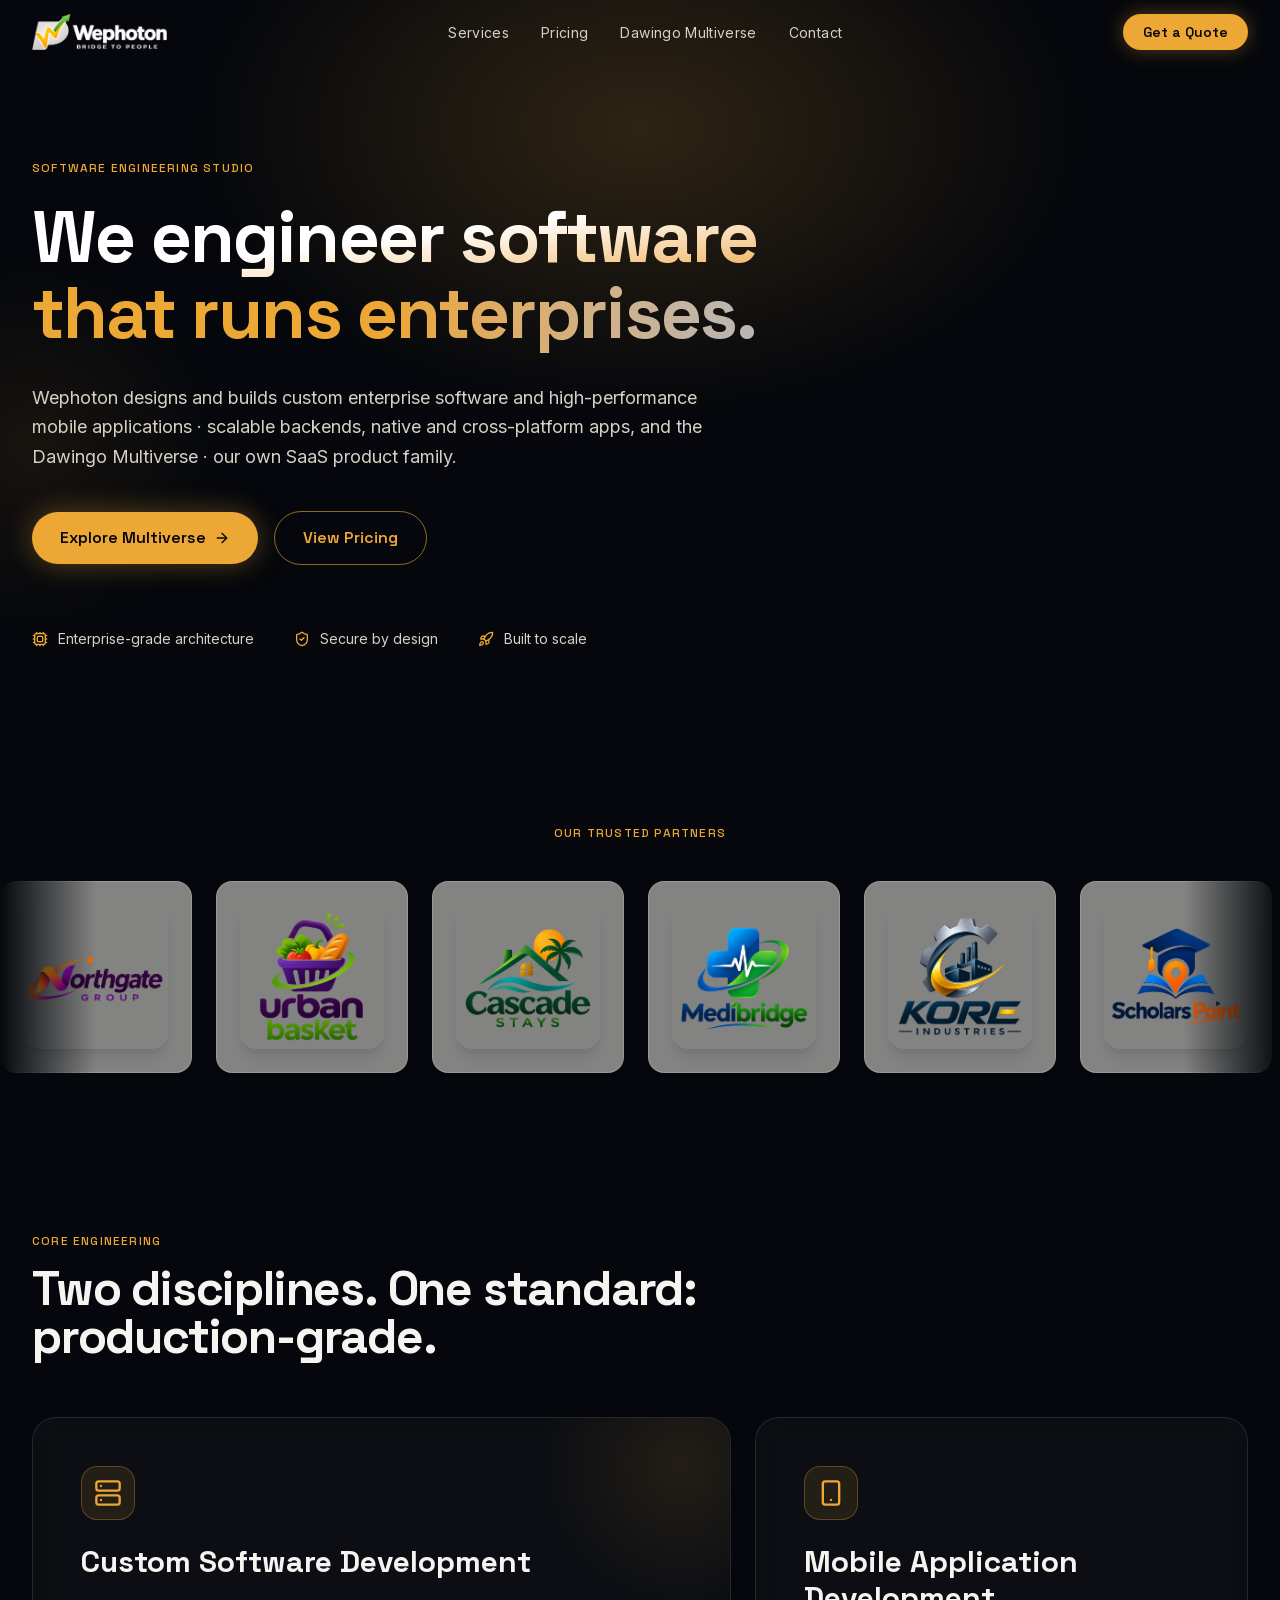
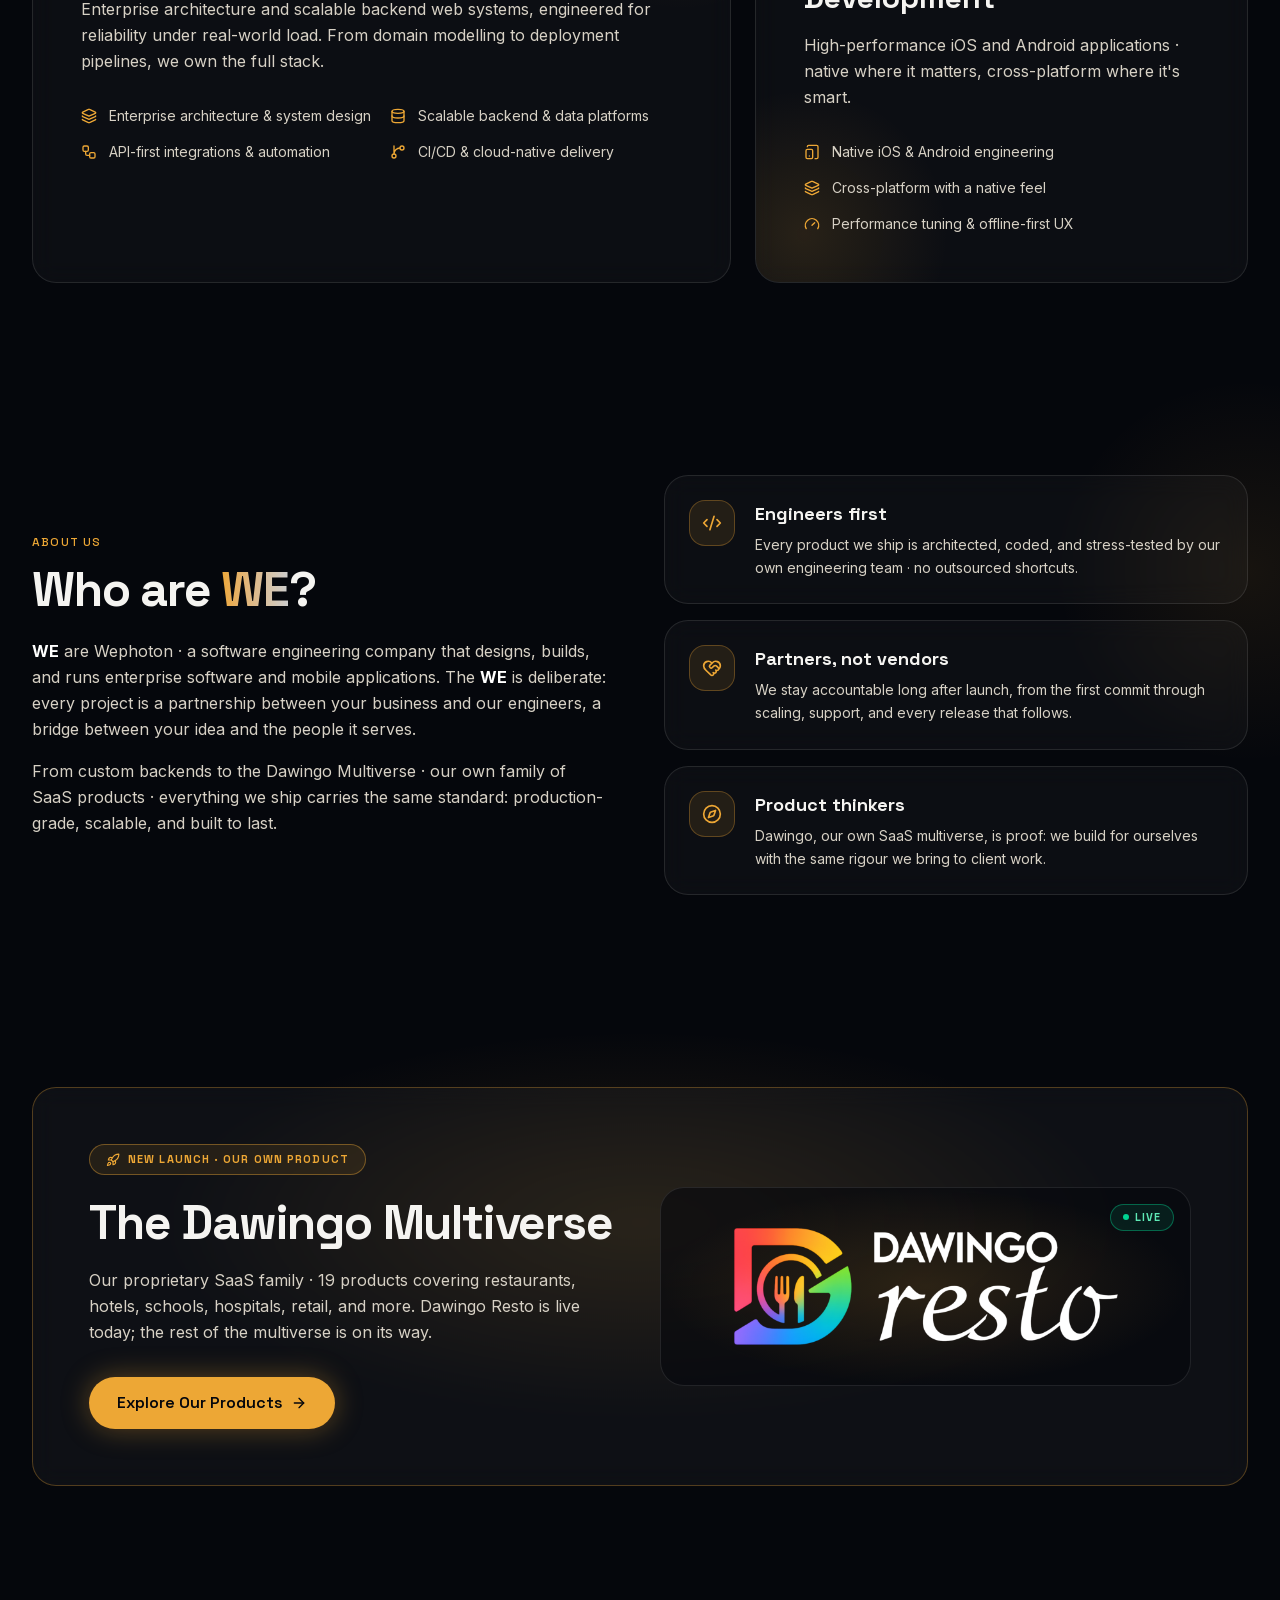
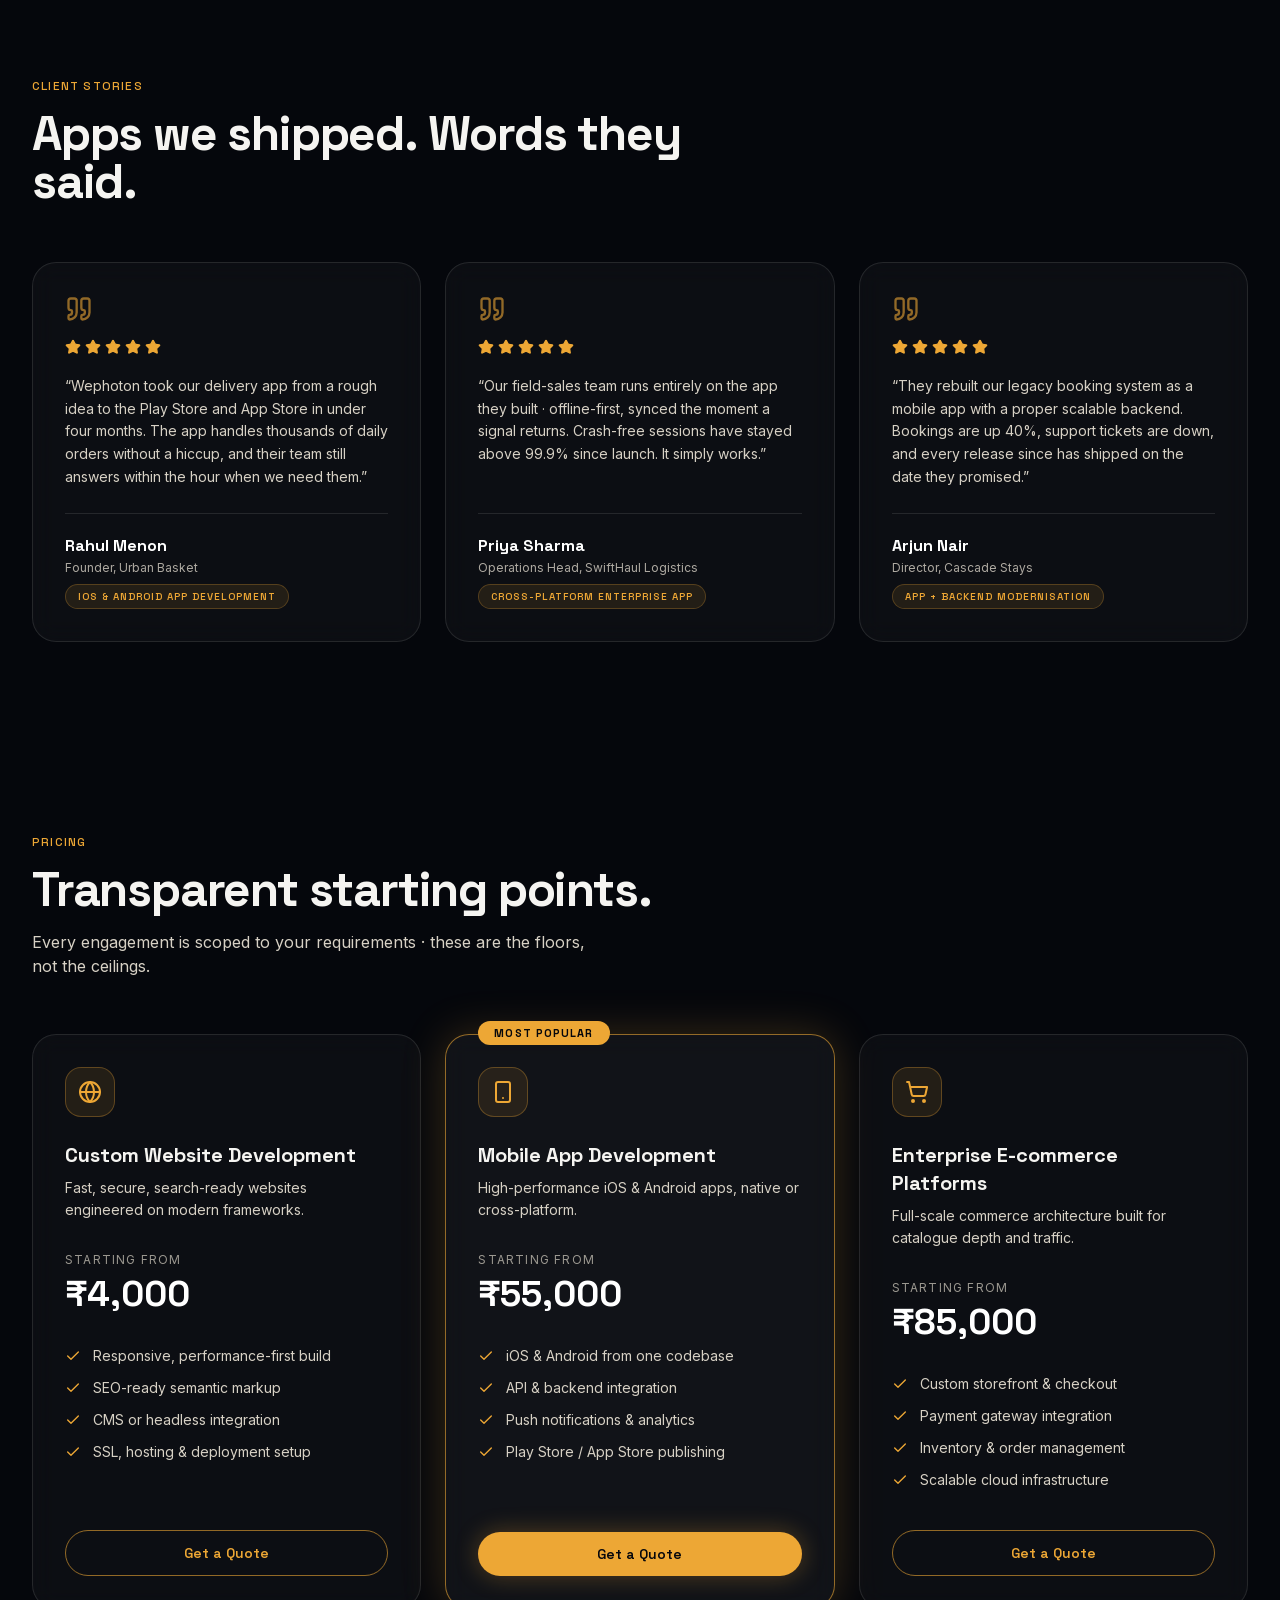
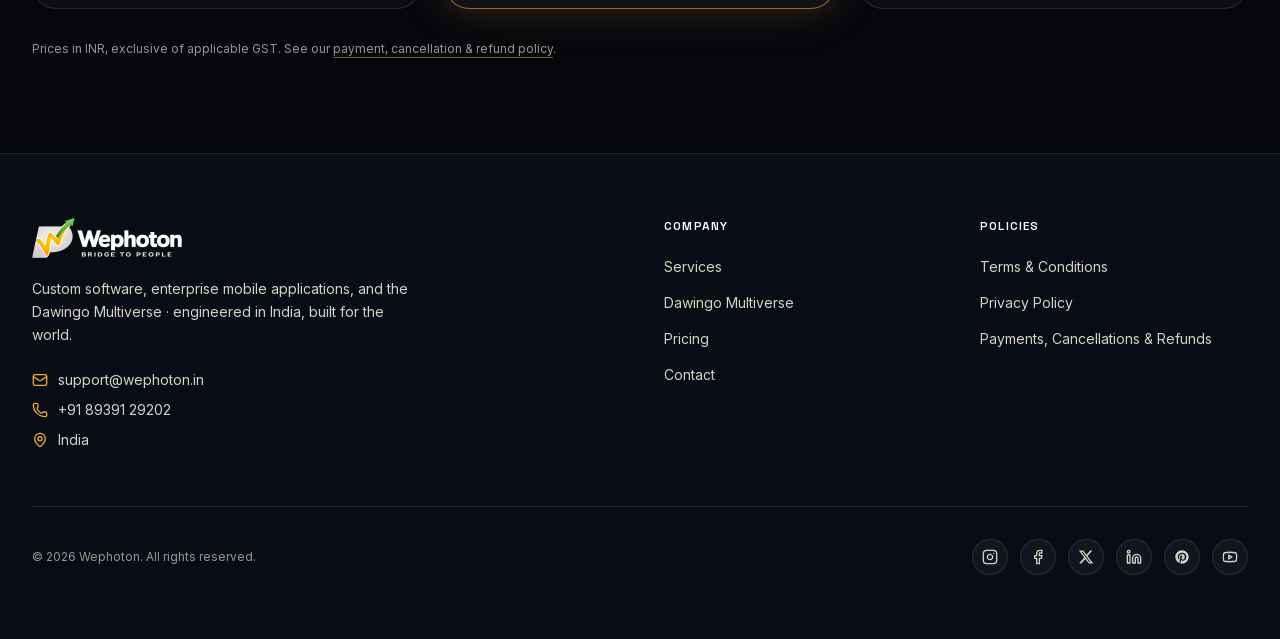
==== index.html @ ebe355f0 "style: smaller partner cards with semi-transparent #bab9b6 background Co-Authored-By: Claude Sonnet " ====
<!DOCTYPE html><html lang="en" class="space_grotesk_4f9f433b-module__fJfFLG__variable inter_7b064e0d-module__MOT0tq__variable h-full antialiased"><head><meta charSet="utf-8"/><meta name="viewport" content="width=device-width, initial-scale=1"/><link rel="preload" href="/_next/static/media/0c89a48fa5027cee-s.p.2cyn07wtgehh0.woff2" as="font" crossorigin="" type="font/woff2"/><link rel="preload" href="/_next/static/media/83afe278b6a6bb3c-s.p.2bn3s6zvc0dyp.woff2" as="font" crossorigin="" type="font/woff2"/><link rel="preload" as="image" href="/brand/wephoton-logo.png"/><link rel="stylesheet" href="/_next/static/chunks/1c2xn092toztn.css" data-precedence="next"/><link rel="preload" as="script" fetchPriority="low" href="/_next/static/chunks/0dhbjz-xsmu83.js"/><script src="/_next/static/chunks/15orcrkp-_9ct.js" async=""></script><script src="/_next/static/chunks/0iec5q4ack_04.js" async=""></script><script src="/_next/static/chunks/082obv3v03b-9.js" async=""></script><script src="/_next/static/chunks/turbopack-009xbv71a0msh.js" async=""></script><script src="/_next/static/chunks/05-c3ty_6dwfk.js" async=""></script><script src="/_next/static/chunks/153tbw49q_1m9.js" async=""></script><script src="/_next/static/chunks/307s922ldtoys.js" async=""></script><meta name="next-size-adjust" content=""/><title>Wephoton · Software &amp; Mobile App Development</title><meta name="description" content="Wephoton engineers enterprise software, high-performance mobile applications, and the Dawingo Multiverse SaaS product family."/><meta name="keywords" content="software development,mobile app development,enterprise software,SaaS,Dawingo,Wephoton"/><meta property="og:title" content="Wephoton · Software &amp; Mobile App Development"/><meta property="og:description" content="Enterprise software, mobile applications, and the Dawingo Multiverse."/><meta property="og:url" content="https://wephoton.in"/><meta property="og:site_name" content="Wephoton"/><meta property="og:type" content="website"/><meta name="twitter:card" content="summary"/><meta name="twitter:title" content="Wephoton · Software &amp; Mobile App Development"/><meta name="twitter:description" content="Enterprise software, mobile applications, and the Dawingo Multiverse."/><link rel="icon" href="/icon.png?icon.3srfbqiegl4az.png" sizes="512x512" type="image/png"/><script src="/_next/static/chunks/0cz1d0mv5g_q7.js" noModule=""></script></head><body class="min-h-full flex flex-col bg-abyss"><div hidden=""><!--$--><!--/$--></div><header class="fixed inset-x-0 top-0 z-50 border-b transition-colors duration-300 border-transparent bg-transparent"><nav aria-label="Main" class="mx-auto flex h-16 max-w-7xl items-center justify-between px-4 sm:px-6 lg:px-8"><a class="flex items-center gap-2" aria-label="Wephoton home" href="/"><img alt="Wephoton · Bridge to People" width="168" height="45" decoding="async" data-nimg="1" class="h-9 w-auto" style="color:transparent" src="/brand/wephoton-logo.png"/></a><ul class="hidden items-center gap-8 md:flex"><li><a class="text-sm tracking-wide text-platinum transition-colors hover:text-amber" href="/#services">Services</a></li><li><a class="text-sm tracking-wide text-platinum transition-colors hover:text-amber" href="/#pricing">Pricing</a></li><li><a class="text-sm tracking-wide text-platinum transition-colors hover:text-amber" href="/dawingo">Dawingo Multiverse</a></li><li><a class="text-sm tracking-wide text-platinum transition-colors hover:text-amber" href="/contact">Contact</a></li></ul><div class="hidden md:block"><a class="inline-flex items-center rounded-full bg-amber px-5 py-2 font-display text-sm font-semibold text-abyss shadow-[0_0_20px_rgba(237,167,53,0.35)] transition-all duration-300 hover:-translate-y-1 hover:shadow-[0_0_36px_rgba(237,167,53,0.6)]" href="/contact">Get a Quote</a></div><button type="button" class="md:hidden" aria-expanded="false" aria-label="Open menu"><svg xmlns="http://www.w3.org/2000/svg" width="24" height="24" viewBox="0 0 24 24" fill="none" stroke="currentColor" stroke-width="2" stroke-linecap="round" stroke-linejoin="round" class="lucide lucide-menu size-6 text-platinum" aria-hidden="true"><path d="M4 5h16"></path><path d="M4 12h16"></path><path d="M4 19h16"></path></svg></button></nav></header><main class="flex-1"><section class="relative overflow-hidden pt-40 pb-28"><div aria-hidden="true" class="pointer-events-none absolute -top-40 left-1/2 h-[36rem] w-[56rem] -translate-x-1/2 rounded-full bg-[radial-gradient(closest-side,rgba(237,167,53,0.18),transparent)]"></div><div aria-hidden="true" class="pointer-events-none absolute top-1/3 -left-40 h-96 w-96 rounded-full bg-[radial-gradient(closest-side,rgba(237,167,53,0.08),transparent)]"></div><div class="relative mx-auto max-w-7xl px-4 sm:px-6 lg:px-8"><p class="font-display text-xs font-medium uppercase tracking-widest text-amber">Software Engineering Studio</p><h1 class="mt-6 max-w-4xl font-display text-5xl font-bold leading-[1.05] tracking-tight sm:text-6xl lg:text-7xl"><span class="bg-gradient-to-br from-white via-white to-amber bg-clip-text text-transparent">We engineer software</span><br/><span class="bg-gradient-to-r from-amber via-amber to-white/70 bg-clip-text text-transparent">that runs enterprises.</span></h1><p class="mt-8 max-w-2xl text-lg leading-relaxed text-platinum">Wephoton designs and builds custom enterprise software and high-performance mobile applications · scalable backends, native and cross-platform apps, and the Dawingo Multiverse · our own SaaS product family.</p><div class="mt-10 flex flex-wrap items-center gap-4"><a class="group inline-flex items-center gap-2 rounded-full bg-amber px-7 py-3.5 font-display font-semibold text-abyss shadow-[0_0_28px_rgba(237,167,53,0.35)] transition-all duration-300 hover:-translate-y-1 hover:shadow-[0_0_48px_rgba(237,167,53,0.6)]" href="/dawingo">Explore Multiverse<svg xmlns="http://www.w3.org/2000/svg" width="24" height="24" viewBox="0 0 24 24" fill="none" stroke="currentColor" stroke-width="2" stroke-linecap="round" stroke-linejoin="round" class="lucide lucide-arrow-right size-4 transition-transform group-hover:translate-x-1" aria-hidden="true"><path d="M5 12h14"></path><path d="m12 5 7 7-7 7"></path></svg></a><a class="inline-flex items-center rounded-full border border-amber/60 px-7 py-3.5 font-display font-semibold text-amber transition-all duration-300 hover:-translate-y-1 hover:border-amber hover:bg-amber/10 hover:shadow-[0_0_28px_rgba(237,167,53,0.25)]" href="/#pricing">View Pricing</a></div><ul class="mt-16 flex flex-wrap gap-x-10 gap-y-4"><li class="flex items-center gap-2.5 text-sm text-platinum"><svg xmlns="http://www.w3.org/2000/svg" width="24" height="24" viewBox="0 0 24 24" fill="none" stroke="currentColor" stroke-width="2" stroke-linecap="round" stroke-linejoin="round" class="lucide lucide-cpu size-4 text-amber" aria-hidden="true"><path d="M12 20v2"></path><path d="M12 2v2"></path><path d="M17 20v2"></path><path d="M17 2v2"></path><path d="M2 12h2"></path><path d="M2 17h2"></path><path d="M2 7h2"></path><path d="M20 12h2"></path><path d="M20 17h2"></path><path d="M20 7h2"></path><path d="M7 20v2"></path><path d="M7 2v2"></path><rect x="4" y="4" width="16" height="16" rx="2"></rect><rect x="8" y="8" width="8" height="8" rx="1"></rect></svg>Enterprise-grade architecture</li><li class="flex items-center gap-2.5 text-sm text-platinum"><svg xmlns="http://www.w3.org/2000/svg" width="24" height="24" viewBox="0 0 24 24" fill="none" stroke="currentColor" stroke-width="2" stroke-linecap="round" stroke-linejoin="round" class="lucide lucide-shield-check size-4 text-amber" aria-hidden="true"><path d="M20 13c0 5-3.5 7.5-7.66 8.95a1 1 0 0 1-.67-.01C7.5 20.5 4 18 4 13V6a1 1 0 0 1 1-1c2 0 4.5-1.2 6.24-2.72a1.17 1.17 0 0 1 1.52 0C14.51 3.81 17 5 19 5a1 1 0 0 1 1 1z"></path><path d="m9 12 2 2 4-4"></path></svg>Secure by design</li><li class="flex items-center gap-2.5 text-sm text-platinum"><svg xmlns="http://www.w3.org/2000/svg" width="24" height="24" viewBox="0 0 24 24" fill="none" stroke="currentColor" stroke-width="2" stroke-linecap="round" stroke-linejoin="round" class="lucide lucide-rocket size-4 text-amber" aria-hidden="true"><path d="M12 15v5s3.03-.55 4-2c1.08-1.62 0-5 0-5"></path><path d="M4.5 16.5c-1.5 1.26-2 5-2 5s3.74-.5 5-2c.71-.84.7-2.13-.09-2.91a2.18 2.18 0 0 0-2.91-.09"></path><path d="M9 12a22 22 0 0 1 2-3.95A12.88 12.88 0 0 1 22 2c0 2.72-.78 7.5-6 11a22.4 22.4 0 0 1-4 2z"></path><path d="M9 12H4s.55-3.03 2-4c1.62-1.08 5 .05 5 .05"></path></svg>Built to scale</li></ul></div></section><section aria-label="Our trusted partners" class="relative py-16"><div class="mx-auto max-w-7xl px-4 sm:px-6 lg:px-8"><p class="text-center font-display text-xs font-medium uppercase tracking-widest text-amber">Our Trusted Partners</p></div><div class="group relative mt-10 overflow-hidden"><div aria-hidden="true" class="pointer-events-none absolute inset-y-0 left-0 z-10 w-24 bg-gradient-to-r from-abyss to-transparent"></div><div aria-hidden="true" class="pointer-events-none absolute inset-y-0 right-0 z-10 w-24 bg-gradient-to-l from-abyss to-transparent"></div><ul class="flex w-max animate-marquee gap-6 group-hover:[animation-play-state:paused]"><li aria-hidden="false" class="flex aspect-square w-48 flex-col items-center justify-center gap-4 rounded-2xl border border-[#bab9b6]/40 bg-[#bab9b6]/70 p-4 md:backdrop-blur-md"><img src="/partners/northgate-group.png" alt="Northgate Group logo" width="144" height="144" loading="lazy" class="aspect-square w-36 rounded-2xl object-cover shadow-lg"/></li><li aria-hidden="false" class="flex aspect-square w-48 flex-col items-center justify-center gap-4 rounded-2xl border border-[#bab9b6]/40 bg-[#bab9b6]/70 p-4 md:backdrop-blur-md"><img src="/partners/urban-basket.png" alt="Urban Basket logo" width="144" height="144" loading="lazy" class="aspect-square w-36 rounded-2xl object-cover shadow-lg"/></li><li aria-hidden="false" class="flex aspect-square w-48 flex-col items-center justify-center gap-4 rounded-2xl border border-[#bab9b6]/40 bg-[#bab9b6]/70 p-4 md:backdrop-blur-md"><img src="/partners/cascade-stays.png" alt="Cascade Stays logo" width="144" height="144" loading="lazy" class="aspect-square w-36 rounded-2xl object-cover shadow-lg"/></li><li aria-hidden="false" class="flex aspect-square w-48 flex-col items-center justify-center gap-4 rounded-2xl border border-[#bab9b6]/40 bg-[#bab9b6]/70 p-4 md:backdrop-blur-md"><img src="/partners/medibridge.png" alt="MediBridge logo" width="144" height="144" loading="lazy" class="aspect-square w-36 rounded-2xl object-cover shadow-lg"/></li><li aria-hidden="false" class="flex aspect-square w-48 flex-col items-center justify-center gap-4 rounded-2xl border border-[#bab9b6]/40 bg-[#bab9b6]/70 p-4 md:backdrop-blur-md"><img src="/partners/kore-industries.png" alt="Kore Industries logo" width="144" height="144" loading="lazy" class="aspect-square w-36 rounded-2xl object-cover shadow-lg"/></li><li aria-hidden="false" class="flex aspect-square w-48 flex-col items-center justify-center gap-4 rounded-2xl border border-[#bab9b6]/40 bg-[#bab9b6]/70 p-4 md:backdrop-blur-md"><img src="/partners/scholars-point.png" alt="Scholars Point logo" width="144" height="144" loading="lazy" class="aspect-square w-36 rounded-2xl object-cover shadow-lg"/></li><li aria-hidden="false" class="flex aspect-square w-48 flex-col items-center justify-center gap-4 rounded-2xl border border-[#bab9b6]/40 bg-[#bab9b6]/70 p-4 md:backdrop-blur-md"><img src="/partners/swifthaul-logistics.png" alt="SwiftHaul Logistics logo" width="144" height="144" loading="lazy" class="aspect-square w-36 rounded-2xl object-cover shadow-lg"/></li><li aria-hidden="false" class="flex aspect-square w-48 flex-col items-center justify-center gap-4 rounded-2xl border border-[#bab9b6]/40 bg-[#bab9b6]/70 p-4 md:backdrop-blur-md"><img src="/partners/vertex-capital.png" alt="Vertex Capital logo" width="144" height="144" loading="lazy" class="aspect-square w-36 rounded-2xl object-cover shadow-lg"/></li><li aria-hidden="true" class="flex aspect-square w-48 flex-col items-center justify-center gap-4 rounded-2xl border border-[#bab9b6]/40 bg-[#bab9b6]/70 p-4 md:backdrop-blur-md"><img src="/partners/northgate-group.png" alt="" width="144" height="144" loading="lazy" class="aspect-square w-36 rounded-2xl object-cover shadow-lg"/></li><li aria-hidden="true" class="flex aspect-square w-48 flex-col items-center justify-center gap-4 rounded-2xl border border-[#bab9b6]/40 bg-[#bab9b6]/70 p-4 md:backdrop-blur-md"><img src="/partners/urban-basket.png" alt="" width="144" height="144" loading="lazy" class="aspect-square w-36 rounded-2xl object-cover shadow-lg"/></li><li aria-hidden="true" class="flex aspect-square w-48 flex-col items-center justify-center gap-4 rounded-2xl border border-[#bab9b6]/40 bg-[#bab9b6]/70 p-4 md:backdrop-blur-md"><img src="/partners/cascade-stays.png" alt="" width="144" height="144" loading="lazy" class="aspect-square w-36 rounded-2xl object-cover shadow-lg"/></li><li aria-hidden="true" class="flex aspect-square w-48 flex-col items-center justify-center gap-4 rounded-2xl border border-[#bab9b6]/40 bg-[#bab9b6]/70 p-4 md:backdrop-blur-md"><img src="/partners/medibridge.png" alt="" width="144" height="144" loading="lazy" class="aspect-square w-36 rounded-2xl object-cover shadow-lg"/></li><li aria-hidden="true" class="flex aspect-square w-48 flex-col items-center justify-center gap-4 rounded-2xl border border-[#bab9b6]/40 bg-[#bab9b6]/70 p-4 md:backdrop-blur-md"><img src="/partners/kore-industries.png" alt="" width="144" height="144" loading="lazy" class="aspect-square w-36 rounded-2xl object-cover shadow-lg"/></li><li aria-hidden="true" class="flex aspect-square w-48 flex-col items-center justify-center gap-4 rounded-2xl border border-[#bab9b6]/40 bg-[#bab9b6]/70 p-4 md:backdrop-blur-md"><img src="/partners/scholars-point.png" alt="" width="144" height="144" loading="lazy" class="aspect-square w-36 rounded-2xl object-cover shadow-lg"/></li><li aria-hidden="true" class="flex aspect-square w-48 flex-col items-center justify-center gap-4 rounded-2xl border border-[#bab9b6]/40 bg-[#bab9b6]/70 p-4 md:backdrop-blur-md"><img src="/partners/swifthaul-logistics.png" alt="" width="144" height="144" loading="lazy" class="aspect-square w-36 rounded-2xl object-cover shadow-lg"/></li><li aria-hidden="true" class="flex aspect-square w-48 flex-col items-center justify-center gap-4 rounded-2xl border border-[#bab9b6]/40 bg-[#bab9b6]/70 p-4 md:backdrop-blur-md"><img src="/partners/vertex-capital.png" alt="" width="144" height="144" loading="lazy" class="aspect-square w-36 rounded-2xl object-cover shadow-lg"/></li></ul></div></section><section id="services" class="relative scroll-mt-20 py-24"><div class="mx-auto max-w-7xl px-4 sm:px-6 lg:px-8"><p class="font-display text-xs font-medium uppercase tracking-widest text-amber">Core Engineering</p><h2 class="mt-4 max-w-2xl font-display text-4xl font-bold tracking-tight sm:text-5xl">Two disciplines. One standard: production-grade.</h2><div class="mt-14 grid gap-6 lg:grid-cols-12"><article class="group relative overflow-hidden rounded-3xl border border-white/10 bg-white/[0.03] p-8 md:backdrop-blur-md transition-all duration-300 hover:-translate-y-1 hover:border-amber/40 hover:shadow-[0_0_48px_rgba(237,167,53,0.15)] lg:col-span-7 lg:p-12"><div aria-hidden="true" class="pointer-events-none absolute -top-24 -right-24 h-72 w-72 rounded-full bg-[radial-gradient(closest-side,rgba(237,167,53,0.14),transparent)] opacity-70 transition-opacity duration-300 group-hover:opacity-100"></div><div class="relative"><div class="inline-flex rounded-2xl border border-amber/30 bg-amber/10 p-3"><svg xmlns="http://www.w3.org/2000/svg" width="24" height="24" viewBox="0 0 24 24" fill="none" stroke="currentColor" stroke-width="2" stroke-linecap="round" stroke-linejoin="round" class="lucide lucide-server size-7 text-amber" aria-hidden="true"><rect width="20" height="8" x="2" y="2" rx="2" ry="2"></rect><rect width="20" height="8" x="2" y="14" rx="2" ry="2"></rect><line x1="6" x2="6.01" y1="6" y2="6"></line><line x1="6" x2="6.01" y1="18" y2="18"></line></svg></div><h3 class="mt-6 font-display text-2xl font-bold sm:text-3xl">Custom Software Development</h3><p class="mt-4 max-w-xl leading-relaxed text-platinum">Enterprise architecture and scalable backend web systems, engineered for reliability under real-world load. From domain modelling to deployment pipelines, we own the full stack.</p><ul class="mt-8 grid gap-4 sm:grid-cols-2"><li class="flex items-start gap-3 text-sm text-platinum"><svg xmlns="http://www.w3.org/2000/svg" width="24" height="24" viewBox="0 0 24 24" fill="none" stroke="currentColor" stroke-width="2" stroke-linecap="round" stroke-linejoin="round" class="lucide lucide-layers mt-0.5 size-4 shrink-0 text-amber" aria-hidden="true"><path d="M12.83 2.18a2 2 0 0 0-1.66 0L2.6 6.08a1 1 0 0 0 0 1.83l8.58 3.91a2 2 0 0 0 1.66 0l8.58-3.9a1 1 0 0 0 0-1.83z"></path><path d="M2 12a1 1 0 0 0 .58.91l8.6 3.91a2 2 0 0 0 1.65 0l8.58-3.9A1 1 0 0 0 22 12"></path><path d="M2 17a1 1 0 0 0 .58.91l8.6 3.91a2 2 0 0 0 1.65 0l8.58-3.9A1 1 0 0 0 22 17"></path></svg>Enterprise architecture &amp; system design</li><li class="flex items-start gap-3 text-sm text-platinum"><svg xmlns="http://www.w3.org/2000/svg" width="24" height="24" viewBox="0 0 24 24" fill="none" stroke="currentColor" stroke-width="2" stroke-linecap="round" stroke-linejoin="round" class="lucide lucide-database mt-0.5 size-4 shrink-0 text-amber" aria-hidden="true"><ellipse cx="12" cy="5" rx="9" ry="3"></ellipse><path d="M3 5V19A9 3 0 0 0 21 19V5"></path><path d="M3 12A9 3 0 0 0 21 12"></path></svg>Scalable backend &amp; data platforms</li><li class="flex items-start gap-3 text-sm text-platinum"><svg xmlns="http://www.w3.org/2000/svg" width="24" height="24" viewBox="0 0 24 24" fill="none" stroke="currentColor" stroke-width="2" stroke-linecap="round" stroke-linejoin="round" class="lucide lucide-workflow mt-0.5 size-4 shrink-0 text-amber" aria-hidden="true"><rect width="8" height="8" x="3" y="3" rx="2"></rect><path d="M7 11v4a2 2 0 0 0 2 2h4"></path><rect width="8" height="8" x="13" y="13" rx="2"></rect></svg>API-first integrations &amp; automation</li><li class="flex items-start gap-3 text-sm text-platinum"><svg xmlns="http://www.w3.org/2000/svg" width="24" height="24" viewBox="0 0 24 24" fill="none" stroke="currentColor" stroke-width="2" stroke-linecap="round" stroke-linejoin="round" class="lucide lucide-git-branch mt-0.5 size-4 shrink-0 text-amber" aria-hidden="true"><path d="M15 6a9 9 0 0 0-9 9V3"></path><circle cx="18" cy="6" r="3"></circle><circle cx="6" cy="18" r="3"></circle></svg>CI/CD &amp; cloud-native delivery</li></ul></div></article><article class="group relative overflow-hidden rounded-3xl border border-white/10 bg-white/[0.03] p-8 md:backdrop-blur-md transition-all duration-300 hover:-translate-y-1 hover:border-amber/40 hover:shadow-[0_0_48px_rgba(237,167,53,0.15)] lg:col-span-5 lg:p-12"><div aria-hidden="true" class="pointer-events-none absolute -bottom-24 -left-24 h-72 w-72 rounded-full bg-[radial-gradient(closest-side,rgba(237,167,53,0.12),transparent)]"></div><div class="relative"><div class="inline-flex rounded-2xl border border-amber/30 bg-amber/10 p-3"><svg xmlns="http://www.w3.org/2000/svg" width="24" height="24" viewBox="0 0 24 24" fill="none" stroke="currentColor" stroke-width="2" stroke-linecap="round" stroke-linejoin="round" class="lucide lucide-smartphone size-7 text-amber" aria-hidden="true"><rect width="14" height="20" x="5" y="2" rx="2" ry="2"></rect><path d="M12 18h.01"></path></svg></div><h3 class="mt-6 font-display text-2xl font-bold sm:text-3xl">Mobile Application Development</h3><p class="mt-4 leading-relaxed text-platinum">High-performance iOS and Android applications · native where it matters, cross-platform where it&#x27;s smart.</p><ul class="mt-8 grid gap-4"><li class="flex items-start gap-3 text-sm text-platinum"><svg xmlns="http://www.w3.org/2000/svg" width="24" height="24" viewBox="0 0 24 24" fill="none" stroke="currentColor" stroke-width="2" stroke-linecap="round" stroke-linejoin="round" class="lucide lucide-tablet-smartphone mt-0.5 size-4 shrink-0 text-amber" aria-hidden="true"><rect width="10" height="14" x="3" y="8" rx="2"></rect><path d="M5 4a2 2 0 0 1 2-2h12a2 2 0 0 1 2 2v16a2 2 0 0 1-2 2h-2.4"></path><path d="M8 18h.01"></path></svg>Native iOS &amp; Android engineering</li><li class="flex items-start gap-3 text-sm text-platinum"><svg xmlns="http://www.w3.org/2000/svg" width="24" height="24" viewBox="0 0 24 24" fill="none" stroke="currentColor" stroke-width="2" stroke-linecap="round" stroke-linejoin="round" class="lucide lucide-layers mt-0.5 size-4 shrink-0 text-amber" aria-hidden="true"><path d="M12.83 2.18a2 2 0 0 0-1.66 0L2.6 6.08a1 1 0 0 0 0 1.83l8.58 3.91a2 2 0 0 0 1.66 0l8.58-3.9a1 1 0 0 0 0-1.83z"></path><path d="M2 12a1 1 0 0 0 .58.91l8.6 3.91a2 2 0 0 0 1.65 0l8.58-3.9A1 1 0 0 0 22 12"></path><path d="M2 17a1 1 0 0 0 .58.91l8.6 3.91a2 2 0 0 0 1.65 0l8.58-3.9A1 1 0 0 0 22 17"></path></svg>Cross-platform with a native feel</li><li class="flex items-start gap-3 text-sm text-platinum"><svg xmlns="http://www.w3.org/2000/svg" width="24" height="24" viewBox="0 0 24 24" fill="none" stroke="currentColor" stroke-width="2" stroke-linecap="round" stroke-linejoin="round" class="lucide lucide-gauge mt-0.5 size-4 shrink-0 text-amber" aria-hidden="true"><path d="m12 14 4-4"></path><path d="M3.34 19a10 10 0 1 1 17.32 0"></path></svg>Performance tuning &amp; offline-first UX</li></ul></div></article></div></div></section><section id="who-are-we" class="relative overflow-hidden scroll-mt-20 py-24"><div aria-hidden="true" class="pointer-events-none absolute top-0 -right-40 h-96 w-96 rounded-full bg-[radial-gradient(closest-side,rgba(237,167,53,0.08),transparent)]"></div><div class="relative mx-auto max-w-7xl px-4 sm:px-6 lg:px-8"><div class="grid gap-12 lg:grid-cols-2 lg:items-center"><div><p class="font-display text-xs font-medium uppercase tracking-widest text-amber">About Us</p><h2 class="mt-4 font-display text-4xl font-bold tracking-tight sm:text-5xl">Who are<!-- --> <span class="bg-gradient-to-r from-amber to-white/80 bg-clip-text text-transparent">WE</span>?</h2><p class="mt-6 max-w-xl leading-relaxed text-platinum"><strong class="text-white">WE</strong> are Wephoton · a software engineering company that designs, builds, and runs enterprise software and mobile applications. The<!-- --> <strong class="text-white">WE</strong> is deliberate: every project is a partnership between your business and our engineers, a bridge between your idea and the people it serves.</p><p class="mt-4 max-w-xl leading-relaxed text-platinum">From custom backends to the Dawingo Multiverse · our own family of SaaS products · everything we ship carries the same standard: production-grade, scalable, and built to last.</p></div><ul class="space-y-4"><li class="group flex gap-5 rounded-3xl border border-white/10 bg-white/[0.03] p-6 md:backdrop-blur-md transition-all duration-300 hover:-translate-y-1 hover:border-amber/40 hover:shadow-[0_0_36px_rgba(237,167,53,0.15)]"><div class="inline-flex h-fit rounded-2xl border border-amber/30 bg-amber/10 p-3"><svg xmlns="http://www.w3.org/2000/svg" width="24" height="24" viewBox="0 0 24 24" fill="none" stroke="currentColor" stroke-width="2" stroke-linecap="round" stroke-linejoin="round" class="lucide lucide-code-xml size-5 text-amber" aria-hidden="true"><path d="m18 16 4-4-4-4"></path><path d="m6 8-4 4 4 4"></path><path d="m14.5 4-5 16"></path></svg></div><div><h3 class="font-display text-lg font-bold">Engineers first</h3><p class="mt-1.5 text-sm leading-relaxed text-platinum">Every product we ship is architected, coded, and stress-tested by our own engineering team · no outsourced shortcuts.</p></div></li><li class="group flex gap-5 rounded-3xl border border-white/10 bg-white/[0.03] p-6 md:backdrop-blur-md transition-all duration-300 hover:-translate-y-1 hover:border-amber/40 hover:shadow-[0_0_36px_rgba(237,167,53,0.15)]"><div class="inline-flex h-fit rounded-2xl border border-amber/30 bg-amber/10 p-3"><svg xmlns="http://www.w3.org/2000/svg" width="24" height="24" viewBox="0 0 24 24" fill="none" stroke="currentColor" stroke-width="2" stroke-linecap="round" stroke-linejoin="round" class="lucide lucide-heart-handshake size-5 text-amber" aria-hidden="true"><path d="M19.414 14.414C21 12.828 22 11.5 22 9.5a5.5 5.5 0 0 0-9.591-3.676.6.6 0 0 1-.818.001A5.5 5.5 0 0 0 2 9.5c0 2.3 1.5 4 3 5.5l5.535 5.362a2 2 0 0 0 2.879.052 2.12 2.12 0 0 0-.004-3 2.124 2.124 0 1 0 3-3 2.124 2.124 0 0 0 3.004 0 2 2 0 0 0 0-2.828l-1.881-1.882a2.41 2.41 0 0 0-3.409 0l-1.71 1.71a2 2 0 0 1-2.828 0 2 2 0 0 1 0-2.828l2.823-2.762"></path></svg></div><div><h3 class="font-display text-lg font-bold">Partners, not vendors</h3><p class="mt-1.5 text-sm leading-relaxed text-platinum">We stay accountable long after launch, from the first commit through scaling, support, and every release that follows.</p></div></li><li class="group flex gap-5 rounded-3xl border border-white/10 bg-white/[0.03] p-6 md:backdrop-blur-md transition-all duration-300 hover:-translate-y-1 hover:border-amber/40 hover:shadow-[0_0_36px_rgba(237,167,53,0.15)]"><div class="inline-flex h-fit rounded-2xl border border-amber/30 bg-amber/10 p-3"><svg xmlns="http://www.w3.org/2000/svg" width="24" height="24" viewBox="0 0 24 24" fill="none" stroke="currentColor" stroke-width="2" stroke-linecap="round" stroke-linejoin="round" class="lucide lucide-compass size-5 text-amber" aria-hidden="true"><circle cx="12" cy="12" r="10"></circle><path d="m16.24 7.76-1.804 5.411a2 2 0 0 1-1.265 1.265L7.76 16.24l1.804-5.411a2 2 0 0 1 1.265-1.265z"></path></svg></div><div><h3 class="font-display text-lg font-bold">Product thinkers</h3><p class="mt-1.5 text-sm leading-relaxed text-platinum">Dawingo, our own SaaS multiverse, is proof: we build for ourselves with the same rigour we bring to client work.</p></div></li></ul></div></div></section><section id="dawingo" class="relative scroll-mt-20 py-24"><div aria-hidden="true" class="pointer-events-none absolute top-10 left-1/2 h-[24rem] w-[60rem] max-w-full -translate-x-1/2 rounded-full bg-[radial-gradient(closest-side,rgba(237,167,53,0.12),transparent)]"></div><div class="relative mx-auto max-w-7xl px-4 sm:px-6 lg:px-8"><div class="overflow-hidden rounded-3xl border border-amber/30 bg-white/[0.04] p-10 md:backdrop-blur-md sm:p-14"><div class="grid items-center gap-10 lg:grid-cols-2"><div><p class="inline-flex items-center gap-2 rounded-full border border-amber/40 bg-amber/10 px-4 py-1.5 font-display text-[11px] font-bold uppercase tracking-widest text-amber"><svg xmlns="http://www.w3.org/2000/svg" width="24" height="24" viewBox="0 0 24 24" fill="none" stroke="currentColor" stroke-width="2" stroke-linecap="round" stroke-linejoin="round" class="lucide lucide-rocket size-3.5" aria-hidden="true"><path d="M12 15v5s3.03-.55 4-2c1.08-1.62 0-5 0-5"></path><path d="M4.5 16.5c-1.5 1.26-2 5-2 5s3.74-.5 5-2c.71-.84.7-2.13-.09-2.91a2.18 2.18 0 0 0-2.91-.09"></path><path d="M9 12a22 22 0 0 1 2-3.95A12.88 12.88 0 0 1 22 2c0 2.72-.78 7.5-6 11a22.4 22.4 0 0 1-4 2z"></path><path d="M9 12H4s.55-3.03 2-4c1.62-1.08 5 .05 5 .05"></path></svg>New Launch · Our Own Product</p><h2 class="mt-6 font-display text-4xl font-bold tracking-tight sm:text-5xl">The Dawingo Multiverse</h2><p class="mt-5 max-w-xl leading-relaxed text-platinum">Our proprietary SaaS family · 19 products covering restaurants, hotels, schools, hospitals, retail, and more. Dawingo Resto is live today; the rest of the multiverse is on its way.</p><div class="mt-8 flex flex-wrap gap-4"><a class="group inline-flex items-center gap-2 rounded-full bg-amber px-7 py-3.5 font-display font-semibold text-abyss shadow-[0_0_28px_rgba(237,167,53,0.35)] transition-all duration-300 hover:-translate-y-1 hover:shadow-[0_0_48px_rgba(237,167,53,0.6)]" href="/dawingo">Explore Our Products<svg xmlns="http://www.w3.org/2000/svg" width="24" height="24" viewBox="0 0 24 24" fill="none" stroke="currentColor" stroke-width="2" stroke-linecap="round" stroke-linejoin="round" class="lucide lucide-arrow-right size-4 transition-transform group-hover:translate-x-1" aria-hidden="true"><path d="M5 12h14"></path><path d="m12 5 7 7-7 7"></path></svg></a></div></div><div class="relative flex items-center justify-center rounded-3xl border border-white/10 bg-abyss/60 p-10"><div aria-hidden="true" class="pointer-events-none absolute inset-0 rounded-3xl bg-[radial-gradient(closest-side,rgba(237,167,53,0.14),transparent)]"></div><img alt="Dawingo Resto · live now" loading="lazy" width="380" height="115" decoding="async" data-nimg="1" class="relative h-auto w-full max-w-sm" style="color:transparent" src="/brand/dawingo-resto-v2.png"/><span class="absolute top-4 right-4 inline-flex items-center gap-1.5 rounded-full border border-emerald-400/40 bg-emerald-400/10 px-3 py-1 font-display text-[11px] font-bold uppercase tracking-widest text-emerald-300 animate-pulse-live"><span class="size-1.5 rounded-full bg-emerald-400" aria-hidden="true"></span>Live</span></div></div></div></div></section><section id="testimonials" class="relative scroll-mt-20 py-24"><div class="mx-auto max-w-7xl px-4 sm:px-6 lg:px-8"><p class="font-display text-xs font-medium uppercase tracking-widest text-amber">Client Stories</p><h2 class="mt-4 max-w-2xl font-display text-4xl font-bold tracking-tight sm:text-5xl">Apps we shipped. Words they said.</h2><div class="mt-14 grid gap-6 lg:grid-cols-3"><figure class="flex flex-col rounded-3xl border border-white/10 bg-white/[0.03] p-8 md:backdrop-blur-md transition-all duration-300 hover:-translate-y-1 hover:border-amber/40 hover:shadow-[0_0_36px_rgba(237,167,53,0.15)]"><svg xmlns="http://www.w3.org/2000/svg" width="24" height="24" viewBox="0 0 24 24" fill="none" stroke="currentColor" stroke-width="2" stroke-linecap="round" stroke-linejoin="round" class="lucide lucide-quote size-7 text-amber/60" aria-hidden="true"><path d="M16 3a2 2 0 0 0-2 2v6a2 2 0 0 0 2 2 1 1 0 0 1 1 1v1a2 2 0 0 1-2 2 1 1 0 0 0-1 1v2a1 1 0 0 0 1 1 6 6 0 0 0 6-6V5a2 2 0 0 0-2-2z"></path><path d="M5 3a2 2 0 0 0-2 2v6a2 2 0 0 0 2 2 1 1 0 0 1 1 1v1a2 2 0 0 1-2 2 1 1 0 0 0-1 1v2a1 1 0 0 0 1 1 6 6 0 0 0 6-6V5a2 2 0 0 0-2-2z"></path></svg><div class="mt-4 flex gap-1" aria-label="5 out of 5 stars"><svg xmlns="http://www.w3.org/2000/svg" width="24" height="24" viewBox="0 0 24 24" fill="none" stroke="currentColor" stroke-width="2" stroke-linecap="round" stroke-linejoin="round" class="lucide lucide-star size-4 fill-amber text-amber" aria-hidden="true"><path d="M11.525 2.295a.53.53 0 0 1 .95 0l2.31 4.679a2.123 2.123 0 0 0 1.595 1.16l5.166.756a.53.53 0 0 1 .294.904l-3.736 3.638a2.123 2.123 0 0 0-.611 1.878l.882 5.14a.53.53 0 0 1-.771.56l-4.618-2.428a2.122 2.122 0 0 0-1.973 0L6.396 21.01a.53.53 0 0 1-.77-.56l.881-5.139a2.122 2.122 0 0 0-.611-1.879L2.16 9.795a.53.53 0 0 1 .294-.906l5.165-.755a2.122 2.122 0 0 0 1.597-1.16z"></path></svg><svg xmlns="http://www.w3.org/2000/svg" width="24" height="24" viewBox="0 0 24 24" fill="none" stroke="currentColor" stroke-width="2" stroke-linecap="round" stroke-linejoin="round" class="lucide lucide-star size-4 fill-amber text-amber" aria-hidden="true"><path d="M11.525 2.295a.53.53 0 0 1 .95 0l2.31 4.679a2.123 2.123 0 0 0 1.595 1.16l5.166.756a.53.53 0 0 1 .294.904l-3.736 3.638a2.123 2.123 0 0 0-.611 1.878l.882 5.14a.53.53 0 0 1-.771.56l-4.618-2.428a2.122 2.122 0 0 0-1.973 0L6.396 21.01a.53.53 0 0 1-.77-.56l.881-5.139a2.122 2.122 0 0 0-.611-1.879L2.16 9.795a.53.53 0 0 1 .294-.906l5.165-.755a2.122 2.122 0 0 0 1.597-1.16z"></path></svg><svg xmlns="http://www.w3.org/2000/svg" width="24" height="24" viewBox="0 0 24 24" fill="none" stroke="currentColor" stroke-width="2" stroke-linecap="round" stroke-linejoin="round" class="lucide lucide-star size-4 fill-amber text-amber" aria-hidden="true"><path d="M11.525 2.295a.53.53 0 0 1 .95 0l2.31 4.679a2.123 2.123 0 0 0 1.595 1.16l5.166.756a.53.53 0 0 1 .294.904l-3.736 3.638a2.123 2.123 0 0 0-.611 1.878l.882 5.14a.53.53 0 0 1-.771.56l-4.618-2.428a2.122 2.122 0 0 0-1.973 0L6.396 21.01a.53.53 0 0 1-.77-.56l.881-5.139a2.122 2.122 0 0 0-.611-1.879L2.16 9.795a.53.53 0 0 1 .294-.906l5.165-.755a2.122 2.122 0 0 0 1.597-1.16z"></path></svg><svg xmlns="http://www.w3.org/2000/svg" width="24" height="24" viewBox="0 0 24 24" fill="none" stroke="currentColor" stroke-width="2" stroke-linecap="round" stroke-linejoin="round" class="lucide lucide-star size-4 fill-amber text-amber" aria-hidden="true"><path d="M11.525 2.295a.53.53 0 0 1 .95 0l2.31 4.679a2.123 2.123 0 0 0 1.595 1.16l5.166.756a.53.53 0 0 1 .294.904l-3.736 3.638a2.123 2.123 0 0 0-.611 1.878l.882 5.14a.53.53 0 0 1-.771.56l-4.618-2.428a2.122 2.122 0 0 0-1.973 0L6.396 21.01a.53.53 0 0 1-.77-.56l.881-5.139a2.122 2.122 0 0 0-.611-1.879L2.16 9.795a.53.53 0 0 1 .294-.906l5.165-.755a2.122 2.122 0 0 0 1.597-1.16z"></path></svg><svg xmlns="http://www.w3.org/2000/svg" width="24" height="24" viewBox="0 0 24 24" fill="none" stroke="currentColor" stroke-width="2" stroke-linecap="round" stroke-linejoin="round" class="lucide lucide-star size-4 fill-amber text-amber" aria-hidden="true"><path d="M11.525 2.295a.53.53 0 0 1 .95 0l2.31 4.679a2.123 2.123 0 0 0 1.595 1.16l5.166.756a.53.53 0 0 1 .294.904l-3.736 3.638a2.123 2.123 0 0 0-.611 1.878l.882 5.14a.53.53 0 0 1-.771.56l-4.618-2.428a2.122 2.122 0 0 0-1.973 0L6.396 21.01a.53.53 0 0 1-.77-.56l.881-5.139a2.122 2.122 0 0 0-.611-1.879L2.16 9.795a.53.53 0 0 1 .294-.906l5.165-.755a2.122 2.122 0 0 0 1.597-1.16z"></path></svg></div><blockquote class="mt-5 flex-1 text-sm leading-relaxed text-platinum">“<!-- -->Wephoton took our delivery app from a rough idea to the Play Store and App Store in under four months. The app handles thousands of daily orders without a hiccup, and their team still answers within the hour when we need them.<!-- -->”</blockquote><figcaption class="mt-6 border-t border-white/10 pt-5"><p class="font-display font-bold text-white">Rahul Menon</p><p class="mt-0.5 text-xs text-platinum/80">Founder, Urban Basket</p><p class="mt-2 inline-block rounded-full border border-amber/25 bg-amber/10 px-3 py-1 font-display text-[10px] font-semibold uppercase tracking-widest text-amber">iOS &amp; Android app development</p></figcaption></figure><figure class="flex flex-col rounded-3xl border border-white/10 bg-white/[0.03] p-8 md:backdrop-blur-md transition-all duration-300 hover:-translate-y-1 hover:border-amber/40 hover:shadow-[0_0_36px_rgba(237,167,53,0.15)]"><svg xmlns="http://www.w3.org/2000/svg" width="24" height="24" viewBox="0 0 24 24" fill="none" stroke="currentColor" stroke-width="2" stroke-linecap="round" stroke-linejoin="round" class="lucide lucide-quote size-7 text-amber/60" aria-hidden="true"><path d="M16 3a2 2 0 0 0-2 2v6a2 2 0 0 0 2 2 1 1 0 0 1 1 1v1a2 2 0 0 1-2 2 1 1 0 0 0-1 1v2a1 1 0 0 0 1 1 6 6 0 0 0 6-6V5a2 2 0 0 0-2-2z"></path><path d="M5 3a2 2 0 0 0-2 2v6a2 2 0 0 0 2 2 1 1 0 0 1 1 1v1a2 2 0 0 1-2 2 1 1 0 0 0-1 1v2a1 1 0 0 0 1 1 6 6 0 0 0 6-6V5a2 2 0 0 0-2-2z"></path></svg><div class="mt-4 flex gap-1" aria-label="5 out of 5 stars"><svg xmlns="http://www.w3.org/2000/svg" width="24" height="24" viewBox="0 0 24 24" fill="none" stroke="currentColor" stroke-width="2" stroke-linecap="round" stroke-linejoin="round" class="lucide lucide-star size-4 fill-amber text-amber" aria-hidden="true"><path d="M11.525 2.295a.53.53 0 0 1 .95 0l2.31 4.679a2.123 2.123 0 0 0 1.595 1.16l5.166.756a.53.53 0 0 1 .294.904l-3.736 3.638a2.123 2.123 0 0 0-.611 1.878l.882 5.14a.53.53 0 0 1-.771.56l-4.618-2.428a2.122 2.122 0 0 0-1.973 0L6.396 21.01a.53.53 0 0 1-.77-.56l.881-5.139a2.122 2.122 0 0 0-.611-1.879L2.16 9.795a.53.53 0 0 1 .294-.906l5.165-.755a2.122 2.122 0 0 0 1.597-1.16z"></path></svg><svg xmlns="http://www.w3.org/2000/svg" width="24" height="24" viewBox="0 0 24 24" fill="none" stroke="currentColor" stroke-width="2" stroke-linecap="round" stroke-linejoin="round" class="lucide lucide-star size-4 fill-amber text-amber" aria-hidden="true"><path d="M11.525 2.295a.53.53 0 0 1 .95 0l2.31 4.679a2.123 2.123 0 0 0 1.595 1.16l5.166.756a.53.53 0 0 1 .294.904l-3.736 3.638a2.123 2.123 0 0 0-.611 1.878l.882 5.14a.53.53 0 0 1-.771.56l-4.618-2.428a2.122 2.122 0 0 0-1.973 0L6.396 21.01a.53.53 0 0 1-.77-.56l.881-5.139a2.122 2.122 0 0 0-.611-1.879L2.16 9.795a.53.53 0 0 1 .294-.906l5.165-.755a2.122 2.122 0 0 0 1.597-1.16z"></path></svg><svg xmlns="http://www.w3.org/2000/svg" width="24" height="24" viewBox="0 0 24 24" fill="none" stroke="currentColor" stroke-width="2" stroke-linecap="round" stroke-linejoin="round" class="lucide lucide-star size-4 fill-amber text-amber" aria-hidden="true"><path d="M11.525 2.295a.53.53 0 0 1 .95 0l2.31 4.679a2.123 2.123 0 0 0 1.595 1.16l5.166.756a.53.53 0 0 1 .294.904l-3.736 3.638a2.123 2.123 0 0 0-.611 1.878l.882 5.14a.53.53 0 0 1-.771.56l-4.618-2.428a2.122 2.122 0 0 0-1.973 0L6.396 21.01a.53.53 0 0 1-.77-.56l.881-5.139a2.122 2.122 0 0 0-.611-1.879L2.16 9.795a.53.53 0 0 1 .294-.906l5.165-.755a2.122 2.122 0 0 0 1.597-1.16z"></path></svg><svg xmlns="http://www.w3.org/2000/svg" width="24" height="24" viewBox="0 0 24 24" fill="none" stroke="currentColor" stroke-width="2" stroke-linecap="round" stroke-linejoin="round" class="lucide lucide-star size-4 fill-amber text-amber" aria-hidden="true"><path d="M11.525 2.295a.53.53 0 0 1 .95 0l2.31 4.679a2.123 2.123 0 0 0 1.595 1.16l5.166.756a.53.53 0 0 1 .294.904l-3.736 3.638a2.123 2.123 0 0 0-.611 1.878l.882 5.14a.53.53 0 0 1-.771.56l-4.618-2.428a2.122 2.122 0 0 0-1.973 0L6.396 21.01a.53.53 0 0 1-.77-.56l.881-5.139a2.122 2.122 0 0 0-.611-1.879L2.16 9.795a.53.53 0 0 1 .294-.906l5.165-.755a2.122 2.122 0 0 0 1.597-1.16z"></path></svg><svg xmlns="http://www.w3.org/2000/svg" width="24" height="24" viewBox="0 0 24 24" fill="none" stroke="currentColor" stroke-width="2" stroke-linecap="round" stroke-linejoin="round" class="lucide lucide-star size-4 fill-amber text-amber" aria-hidden="true"><path d="M11.525 2.295a.53.53 0 0 1 .95 0l2.31 4.679a2.123 2.123 0 0 0 1.595 1.16l5.166.756a.53.53 0 0 1 .294.904l-3.736 3.638a2.123 2.123 0 0 0-.611 1.878l.882 5.14a.53.53 0 0 1-.771.56l-4.618-2.428a2.122 2.122 0 0 0-1.973 0L6.396 21.01a.53.53 0 0 1-.77-.56l.881-5.139a2.122 2.122 0 0 0-.611-1.879L2.16 9.795a.53.53 0 0 1 .294-.906l5.165-.755a2.122 2.122 0 0 0 1.597-1.16z"></path></svg></div><blockquote class="mt-5 flex-1 text-sm leading-relaxed text-platinum">“<!-- -->Our field-sales team runs entirely on the app they built · offline-first, synced the moment a signal returns. Crash-free sessions have stayed above 99.9% since launch. It simply works.<!-- -->”</blockquote><figcaption class="mt-6 border-t border-white/10 pt-5"><p class="font-display font-bold text-white">Priya Sharma</p><p class="mt-0.5 text-xs text-platinum/80">Operations Head, SwiftHaul Logistics</p><p class="mt-2 inline-block rounded-full border border-amber/25 bg-amber/10 px-3 py-1 font-display text-[10px] font-semibold uppercase tracking-widest text-amber">Cross-platform enterprise app</p></figcaption></figure><figure class="flex flex-col rounded-3xl border border-white/10 bg-white/[0.03] p-8 md:backdrop-blur-md transition-all duration-300 hover:-translate-y-1 hover:border-amber/40 hover:shadow-[0_0_36px_rgba(237,167,53,0.15)]"><svg xmlns="http://www.w3.org/2000/svg" width="24" height="24" viewBox="0 0 24 24" fill="none" stroke="currentColor" stroke-width="2" stroke-linecap="round" stroke-linejoin="round" class="lucide lucide-quote size-7 text-amber/60" aria-hidden="true"><path d="M16 3a2 2 0 0 0-2 2v6a2 2 0 0 0 2 2 1 1 0 0 1 1 1v1a2 2 0 0 1-2 2 1 1 0 0 0-1 1v2a1 1 0 0 0 1 1 6 6 0 0 0 6-6V5a2 2 0 0 0-2-2z"></path><path d="M5 3a2 2 0 0 0-2 2v6a2 2 0 0 0 2 2 1 1 0 0 1 1 1v1a2 2 0 0 1-2 2 1 1 0 0 0-1 1v2a1 1 0 0 0 1 1 6 6 0 0 0 6-6V5a2 2 0 0 0-2-2z"></path></svg><div class="mt-4 flex gap-1" aria-label="5 out of 5 stars"><svg xmlns="http://www.w3.org/2000/svg" width="24" height="24" viewBox="0 0 24 24" fill="none" stroke="currentColor" stroke-width="2" stroke-linecap="round" stroke-linejoin="round" class="lucide lucide-star size-4 fill-amber text-amber" aria-hidden="true"><path d="M11.525 2.295a.53.53 0 0 1 .95 0l2.31 4.679a2.123 2.123 0 0 0 1.595 1.16l5.166.756a.53.53 0 0 1 .294.904l-3.736 3.638a2.123 2.123 0 0 0-.611 1.878l.882 5.14a.53.53 0 0 1-.771.56l-4.618-2.428a2.122 2.122 0 0 0-1.973 0L6.396 21.01a.53.53 0 0 1-.77-.56l.881-5.139a2.122 2.122 0 0 0-.611-1.879L2.16 9.795a.53.53 0 0 1 .294-.906l5.165-.755a2.122 2.122 0 0 0 1.597-1.16z"></path></svg><svg xmlns="http://www.w3.org/2000/svg" width="24" height="24" viewBox="0 0 24 24" fill="none" stroke="currentColor" stroke-width="2" stroke-linecap="round" stroke-linejoin="round" class="lucide lucide-star size-4 fill-amber text-amber" aria-hidden="true"><path d="M11.525 2.295a.53.53 0 0 1 .95 0l2.31 4.679a2.123 2.123 0 0 0 1.595 1.16l5.166.756a.53.53 0 0 1 .294.904l-3.736 3.638a2.123 2.123 0 0 0-.611 1.878l.882 5.14a.53.53 0 0 1-.771.56l-4.618-2.428a2.122 2.122 0 0 0-1.973 0L6.396 21.01a.53.53 0 0 1-.77-.56l.881-5.139a2.122 2.122 0 0 0-.611-1.879L2.16 9.795a.53.53 0 0 1 .294-.906l5.165-.755a2.122 2.122 0 0 0 1.597-1.16z"></path></svg><svg xmlns="http://www.w3.org/2000/svg" width="24" height="24" viewBox="0 0 24 24" fill="none" stroke="currentColor" stroke-width="2" stroke-linecap="round" stroke-linejoin="round" class="lucide lucide-star size-4 fill-amber text-amber" aria-hidden="true"><path d="M11.525 2.295a.53.53 0 0 1 .95 0l2.31 4.679a2.123 2.123 0 0 0 1.595 1.16l5.166.756a.53.53 0 0 1 .294.904l-3.736 3.638a2.123 2.123 0 0 0-.611 1.878l.882 5.14a.53.53 0 0 1-.771.56l-4.618-2.428a2.122 2.122 0 0 0-1.973 0L6.396 21.01a.53.53 0 0 1-.77-.56l.881-5.139a2.122 2.122 0 0 0-.611-1.879L2.16 9.795a.53.53 0 0 1 .294-.906l5.165-.755a2.122 2.122 0 0 0 1.597-1.16z"></path></svg><svg xmlns="http://www.w3.org/2000/svg" width="24" height="24" viewBox="0 0 24 24" fill="none" stroke="currentColor" stroke-width="2" stroke-linecap="round" stroke-linejoin="round" class="lucide lucide-star size-4 fill-amber text-amber" aria-hidden="true"><path d="M11.525 2.295a.53.53 0 0 1 .95 0l2.31 4.679a2.123 2.123 0 0 0 1.595 1.16l5.166.756a.53.53 0 0 1 .294.904l-3.736 3.638a2.123 2.123 0 0 0-.611 1.878l.882 5.14a.53.53 0 0 1-.771.56l-4.618-2.428a2.122 2.122 0 0 0-1.973 0L6.396 21.01a.53.53 0 0 1-.77-.56l.881-5.139a2.122 2.122 0 0 0-.611-1.879L2.16 9.795a.53.53 0 0 1 .294-.906l5.165-.755a2.122 2.122 0 0 0 1.597-1.16z"></path></svg><svg xmlns="http://www.w3.org/2000/svg" width="24" height="24" viewBox="0 0 24 24" fill="none" stroke="currentColor" stroke-width="2" stroke-linecap="round" stroke-linejoin="round" class="lucide lucide-star size-4 fill-amber text-amber" aria-hidden="true"><path d="M11.525 2.295a.53.53 0 0 1 .95 0l2.31 4.679a2.123 2.123 0 0 0 1.595 1.16l5.166.756a.53.53 0 0 1 .294.904l-3.736 3.638a2.123 2.123 0 0 0-.611 1.878l.882 5.14a.53.53 0 0 1-.771.56l-4.618-2.428a2.122 2.122 0 0 0-1.973 0L6.396 21.01a.53.53 0 0 1-.77-.56l.881-5.139a2.122 2.122 0 0 0-.611-1.879L2.16 9.795a.53.53 0 0 1 .294-.906l5.165-.755a2.122 2.122 0 0 0 1.597-1.16z"></path></svg></div><blockquote class="mt-5 flex-1 text-sm leading-relaxed text-platinum">“<!-- -->They rebuilt our legacy booking system as a mobile app with a proper scalable backend. Bookings are up 40%, support tickets are down, and every release since has shipped on the date they promised.<!-- -->”</blockquote><figcaption class="mt-6 border-t border-white/10 pt-5"><p class="font-display font-bold text-white">Arjun Nair</p><p class="mt-0.5 text-xs text-platinum/80">Director, Cascade Stays</p><p class="mt-2 inline-block rounded-full border border-amber/25 bg-amber/10 px-3 py-1 font-display text-[10px] font-semibold uppercase tracking-widest text-amber">App + backend modernisation</p></figcaption></figure></div></div></section><section id="pricing" class="relative scroll-mt-20 py-24"><div class="mx-auto max-w-7xl px-4 sm:px-6 lg:px-8"><p class="font-display text-xs font-medium uppercase tracking-widest text-amber">Pricing</p><h2 class="mt-4 max-w-2xl font-display text-4xl font-bold tracking-tight sm:text-5xl">Transparent starting points.</h2><p class="mt-4 max-w-xl text-platinum">Every engagement is scoped to your requirements · these are the floors, not the ceilings.</p><div class="mt-14 grid gap-6 lg:grid-cols-3"><article class="relative flex flex-col rounded-3xl border p-8 md:backdrop-blur-md transition-all duration-300 hover:-translate-y-1 border-white/10 bg-white/[0.03] hover:border-amber/40 hover:shadow-[0_0_36px_rgba(237,167,53,0.15)]"><div class="inline-flex w-fit rounded-2xl border border-amber/30 bg-amber/10 p-3"><svg xmlns="http://www.w3.org/2000/svg" width="24" height="24" viewBox="0 0 24 24" fill="none" stroke="currentColor" stroke-width="2" stroke-linecap="round" stroke-linejoin="round" class="lucide lucide-globe size-6 text-amber" aria-hidden="true"><circle cx="12" cy="12" r="10"></circle><path d="M12 2a14.5 14.5 0 0 0 0 20 14.5 14.5 0 0 0 0-20"></path><path d="M2 12h20"></path></svg></div><h3 class="mt-6 font-display text-xl font-bold">Custom Website Development</h3><p class="mt-2 text-sm leading-relaxed text-platinum">Fast, secure, search-ready websites engineered on modern frameworks.</p><p class="mt-6"><span class="text-xs uppercase tracking-widest text-platinum/70">Starting from</span><span class="mt-1 block font-display text-4xl font-bold text-white">₹4,000</span></p><ul class="mt-8 space-y-3"><li class="flex items-start gap-3 text-sm text-platinum"><svg xmlns="http://www.w3.org/2000/svg" width="24" height="24" viewBox="0 0 24 24" fill="none" stroke="currentColor" stroke-width="2" stroke-linecap="round" stroke-linejoin="round" class="lucide lucide-check mt-0.5 size-4 shrink-0 text-amber" aria-hidden="true"><path d="M20 6 9 17l-5-5"></path></svg>Responsive, performance-first build</li><li class="flex items-start gap-3 text-sm text-platinum"><svg xmlns="http://www.w3.org/2000/svg" width="24" height="24" viewBox="0 0 24 24" fill="none" stroke="currentColor" stroke-width="2" stroke-linecap="round" stroke-linejoin="round" class="lucide lucide-check mt-0.5 size-4 shrink-0 text-amber" aria-hidden="true"><path d="M20 6 9 17l-5-5"></path></svg>SEO-ready semantic markup</li><li class="flex items-start gap-3 text-sm text-platinum"><svg xmlns="http://www.w3.org/2000/svg" width="24" height="24" viewBox="0 0 24 24" fill="none" stroke="currentColor" stroke-width="2" stroke-linecap="round" stroke-linejoin="round" class="lucide lucide-check mt-0.5 size-4 shrink-0 text-amber" aria-hidden="true"><path d="M20 6 9 17l-5-5"></path></svg>CMS or headless integration</li><li class="flex items-start gap-3 text-sm text-platinum"><svg xmlns="http://www.w3.org/2000/svg" width="24" height="24" viewBox="0 0 24 24" fill="none" stroke="currentColor" stroke-width="2" stroke-linecap="round" stroke-linejoin="round" class="lucide lucide-check mt-0.5 size-4 shrink-0 text-amber" aria-hidden="true"><path d="M20 6 9 17l-5-5"></path></svg>SSL, hosting &amp; deployment setup</li></ul><div class="mt-auto pt-10"><a class="block rounded-full px-6 py-3 text-center font-display text-sm font-semibold transition-all duration-300 hover:-translate-y-1 border border-amber/60 text-amber hover:bg-amber/10 hover:shadow-[0_0_24px_rgba(237,167,53,0.2)]" href="/contact">Get a Quote</a></div></article><article class="relative flex flex-col rounded-3xl border p-8 md:backdrop-blur-md transition-all duration-300 hover:-translate-y-1 border-amber/60 bg-white/[0.05] shadow-[0_0_44px_rgba(237,167,53,0.22)] hover:shadow-[0_0_64px_rgba(237,167,53,0.35)]"><span class="absolute -top-3.5 left-8 rounded-full bg-amber px-4 py-1 font-display text-[11px] font-bold uppercase tracking-widest text-abyss">Most Popular</span><div class="inline-flex w-fit rounded-2xl border border-amber/30 bg-amber/10 p-3"><svg xmlns="http://www.w3.org/2000/svg" width="24" height="24" viewBox="0 0 24 24" fill="none" stroke="currentColor" stroke-width="2" stroke-linecap="round" stroke-linejoin="round" class="lucide lucide-smartphone size-6 text-amber" aria-hidden="true"><rect width="14" height="20" x="5" y="2" rx="2" ry="2"></rect><path d="M12 18h.01"></path></svg></div><h3 class="mt-6 font-display text-xl font-bold">Mobile App Development</h3><p class="mt-2 text-sm leading-relaxed text-platinum">High-performance iOS &amp; Android apps, native or cross-platform.</p><p class="mt-6"><span class="text-xs uppercase tracking-widest text-platinum/70">Starting from</span><span class="mt-1 block font-display text-4xl font-bold text-white">₹55,000</span></p><ul class="mt-8 space-y-3"><li class="flex items-start gap-3 text-sm text-platinum"><svg xmlns="http://www.w3.org/2000/svg" width="24" height="24" viewBox="0 0 24 24" fill="none" stroke="currentColor" stroke-width="2" stroke-linecap="round" stroke-linejoin="round" class="lucide lucide-check mt-0.5 size-4 shrink-0 text-amber" aria-hidden="true"><path d="M20 6 9 17l-5-5"></path></svg>iOS &amp; Android from one codebase</li><li class="flex items-start gap-3 text-sm text-platinum"><svg xmlns="http://www.w3.org/2000/svg" width="24" height="24" viewBox="0 0 24 24" fill="none" stroke="currentColor" stroke-width="2" stroke-linecap="round" stroke-linejoin="round" class="lucide lucide-check mt-0.5 size-4 shrink-0 text-amber" aria-hidden="true"><path d="M20 6 9 17l-5-5"></path></svg>API &amp; backend integration</li><li class="flex items-start gap-3 text-sm text-platinum"><svg xmlns="http://www.w3.org/2000/svg" width="24" height="24" viewBox="0 0 24 24" fill="none" stroke="currentColor" stroke-width="2" stroke-linecap="round" stroke-linejoin="round" class="lucide lucide-check mt-0.5 size-4 shrink-0 text-amber" aria-hidden="true"><path d="M20 6 9 17l-5-5"></path></svg>Push notifications &amp; analytics</li><li class="flex items-start gap-3 text-sm text-platinum"><svg xmlns="http://www.w3.org/2000/svg" width="24" height="24" viewBox="0 0 24 24" fill="none" stroke="currentColor" stroke-width="2" stroke-linecap="round" stroke-linejoin="round" class="lucide lucide-check mt-0.5 size-4 shrink-0 text-amber" aria-hidden="true"><path d="M20 6 9 17l-5-5"></path></svg>Play Store / App Store publishing</li></ul><div class="mt-auto pt-10"><a class="block rounded-full px-6 py-3 text-center font-display text-sm font-semibold transition-all duration-300 hover:-translate-y-1 bg-amber text-abyss shadow-[0_0_24px_rgba(237,167,53,0.3)] hover:shadow-[0_0_40px_rgba(237,167,53,0.55)]" href="/contact">Get a Quote</a></div></article><article class="relative flex flex-col rounded-3xl border p-8 md:backdrop-blur-md transition-all duration-300 hover:-translate-y-1 border-white/10 bg-white/[0.03] hover:border-amber/40 hover:shadow-[0_0_36px_rgba(237,167,53,0.15)]"><div class="inline-flex w-fit rounded-2xl border border-amber/30 bg-amber/10 p-3"><svg xmlns="http://www.w3.org/2000/svg" width="24" height="24" viewBox="0 0 24 24" fill="none" stroke="currentColor" stroke-width="2" stroke-linecap="round" stroke-linejoin="round" class="lucide lucide-shopping-cart size-6 text-amber" aria-hidden="true"><circle cx="8" cy="21" r="1"></circle><circle cx="19" cy="21" r="1"></circle><path d="M2.05 2.05h2l2.66 12.42a2 2 0 0 0 2 1.58h9.78a2 2 0 0 0 1.95-1.57l1.65-7.43H5.12"></path></svg></div><h3 class="mt-6 font-display text-xl font-bold">Enterprise E-commerce Platforms</h3><p class="mt-2 text-sm leading-relaxed text-platinum">Full-scale commerce architecture built for catalogue depth and traffic.</p><p class="mt-6"><span class="text-xs uppercase tracking-widest text-platinum/70">Starting from</span><span class="mt-1 block font-display text-4xl font-bold text-white">₹85,000</span></p><ul class="mt-8 space-y-3"><li class="flex items-start gap-3 text-sm text-platinum"><svg xmlns="http://www.w3.org/2000/svg" width="24" height="24" viewBox="0 0 24 24" fill="none" stroke="currentColor" stroke-width="2" stroke-linecap="round" stroke-linejoin="round" class="lucide lucide-check mt-0.5 size-4 shrink-0 text-amber" aria-hidden="true"><path d="M20 6 9 17l-5-5"></path></svg>Custom storefront &amp; checkout</li><li class="flex items-start gap-3 text-sm text-platinum"><svg xmlns="http://www.w3.org/2000/svg" width="24" height="24" viewBox="0 0 24 24" fill="none" stroke="currentColor" stroke-width="2" stroke-linecap="round" stroke-linejoin="round" class="lucide lucide-check mt-0.5 size-4 shrink-0 text-amber" aria-hidden="true"><path d="M20 6 9 17l-5-5"></path></svg>Payment gateway integration</li><li class="flex items-start gap-3 text-sm text-platinum"><svg xmlns="http://www.w3.org/2000/svg" width="24" height="24" viewBox="0 0 24 24" fill="none" stroke="currentColor" stroke-width="2" stroke-linecap="round" stroke-linejoin="round" class="lucide lucide-check mt-0.5 size-4 shrink-0 text-amber" aria-hidden="true"><path d="M20 6 9 17l-5-5"></path></svg>Inventory &amp; order management</li><li class="flex items-start gap-3 text-sm text-platinum"><svg xmlns="http://www.w3.org/2000/svg" width="24" height="24" viewBox="0 0 24 24" fill="none" stroke="currentColor" stroke-width="2" stroke-linecap="round" stroke-linejoin="round" class="lucide lucide-check mt-0.5 size-4 shrink-0 text-amber" aria-hidden="true"><path d="M20 6 9 17l-5-5"></path></svg>Scalable cloud infrastructure</li></ul><div class="mt-auto pt-10"><a class="block rounded-full px-6 py-3 text-center font-display text-sm font-semibold transition-all duration-300 hover:-translate-y-1 border border-amber/60 text-amber hover:bg-amber/10 hover:shadow-[0_0_24px_rgba(237,167,53,0.2)]" href="/contact">Get a Quote</a></div></article></div><p class="mt-8 text-xs text-platinum/70">Prices in INR, exclusive of applicable GST. See our<!-- --> <a class="underline decoration-amber/50 underline-offset-4 hover:text-amber" href="/policies/payments-refunds">payment, cancellation &amp; refund policy</a>.</p></div></section></main><footer class="border-t border-white/10 bg-midnight/60"><div class="mx-auto max-w-7xl px-4 py-16 sm:px-6 lg:px-8"><div class="grid gap-12 lg:grid-cols-4"><div class="lg:col-span-2"><img alt="Wephoton · Bridge to People" loading="lazy" width="190" height="51" decoding="async" data-nimg="1" class="h-10 w-auto" style="color:transparent" src="/brand/wephoton-logo.png"/><p class="mt-5 max-w-sm text-sm leading-relaxed text-platinum">Custom software, enterprise mobile applications, and the Dawingo Multiverse · engineered in India, built for the world.</p><ul class="mt-6 space-y-2.5 text-sm text-platinum"><li><a href="mailto:support@wephoton.in" class="flex items-center gap-2.5 transition-colors hover:text-amber"><svg xmlns="http://www.w3.org/2000/svg" width="24" height="24" viewBox="0 0 24 24" fill="none" stroke="currentColor" stroke-width="2" stroke-linecap="round" stroke-linejoin="round" class="lucide lucide-mail size-4 text-amber" aria-hidden="true"><path d="m22 7-8.991 5.727a2 2 0 0 1-2.009 0L2 7"></path><rect x="2" y="4" width="20" height="16" rx="2"></rect></svg>support@wephoton.in</a></li><li><a href="tel:+918939129202" class="flex items-center gap-2.5 transition-colors hover:text-amber"><svg xmlns="http://www.w3.org/2000/svg" width="24" height="24" viewBox="0 0 24 24" fill="none" stroke="currentColor" stroke-width="2" stroke-linecap="round" stroke-linejoin="round" class="lucide lucide-phone size-4 text-amber" aria-hidden="true"><path d="M13.832 16.568a1 1 0 0 0 1.213-.303l.355-.465A2 2 0 0 1 17 15h3a2 2 0 0 1 2 2v3a2 2 0 0 1-2 2A18 18 0 0 1 2 4a2 2 0 0 1 2-2h3a2 2 0 0 1 2 2v3a2 2 0 0 1-.8 1.6l-.468.351a1 1 0 0 0-.292 1.233 14 14 0 0 0 6.392 6.384"></path></svg>+91 89391 29202</a></li><li class="flex items-center gap-2.5"><svg xmlns="http://www.w3.org/2000/svg" width="24" height="24" viewBox="0 0 24 24" fill="none" stroke="currentColor" stroke-width="2" stroke-linecap="round" stroke-linejoin="round" class="lucide lucide-map-pin size-4 text-amber" aria-hidden="true"><path d="M20 10c0 4.993-5.539 10.193-7.399 11.799a1 1 0 0 1-1.202 0C9.539 20.193 4 14.993 4 10a8 8 0 0 1 16 0"></path><circle cx="12" cy="10" r="3"></circle></svg>India</li></ul></div><nav aria-label="Site"><h3 class="font-display text-xs font-semibold uppercase tracking-widest text-white">Company</h3><ul class="mt-5 space-y-3"><li><a class="text-sm text-platinum transition-colors hover:text-amber" href="/#services">Services</a></li><li><a class="text-sm text-platinum transition-colors hover:text-amber" href="/dawingo">Dawingo Multiverse</a></li><li><a class="text-sm text-platinum transition-colors hover:text-amber" href="/#pricing">Pricing</a></li><li><a class="text-sm text-platinum transition-colors hover:text-amber" href="/contact">Contact</a></li></ul></nav><nav aria-label="Legal"><h3 class="font-display text-xs font-semibold uppercase tracking-widest text-white">Policies</h3><ul class="mt-5 space-y-3"><li><a class="text-sm text-platinum transition-colors hover:text-amber" href="/policies/terms">Terms &amp; Conditions</a></li><li><a class="text-sm text-platinum transition-colors hover:text-amber" href="/policies/privacy">Privacy Policy</a></li><li><a class="text-sm text-platinum transition-colors hover:text-amber" href="/policies/payments-refunds">Payments, Cancellations &amp; Refunds</a></li></ul></nav></div><div class="mt-14 flex flex-col items-start justify-between gap-6 border-t border-white/10 pt-8 sm:flex-row sm:items-center"><p class="text-xs text-platinum/70">© <!-- -->2026<!-- --> Wephoton. All rights reserved.</p><ul class="flex items-center gap-3" aria-label="Social media"><li><a href="https://instagram.com/wephoton" target="_blank" rel="noopener noreferrer" aria-label="Wephoton on Instagram" class="flex size-9 items-center justify-center rounded-full border border-white/10 bg-white/[0.04] text-platinum transition-all duration-300 hover:-translate-y-1 hover:border-amber/50 hover:text-amber hover:shadow-[0_0_20px_rgba(237,167,53,0.25)]"><svg viewBox="0 0 24 24" fill="none" stroke="currentColor" stroke-width="2" stroke-linecap="round" stroke-linejoin="round" class="size-4" aria-hidden="true"><rect width="20" height="20" x="2" y="2" rx="5" ry="5"></rect><path d="M16 11.37A4 4 0 1 1 12.63 8 4 4 0 0 1 16 11.37z"></path><line x1="17.5" x2="17.51" y1="6.5" y2="6.5"></line></svg></a></li><li><a href="https://facebook.com/wephoton" target="_blank" rel="noopener noreferrer" aria-label="Wephoton on Facebook" class="flex size-9 items-center justify-center rounded-full border border-white/10 bg-white/[0.04] text-platinum transition-all duration-300 hover:-translate-y-1 hover:border-amber/50 hover:text-amber hover:shadow-[0_0_20px_rgba(237,167,53,0.25)]"><svg viewBox="0 0 24 24" fill="none" stroke="currentColor" stroke-width="2" stroke-linecap="round" stroke-linejoin="round" class="size-4" aria-hidden="true"><path d="M18 2h-3a5 5 0 0 0-5 5v3H7v4h3v8h4v-8h3l1-4h-4V7a1 1 0 0 1 1-1h3z"></path></svg></a></li><li><a href="https://x.com/wephoton" target="_blank" rel="noopener noreferrer" aria-label="Wephoton on X" class="flex size-9 items-center justify-center rounded-full border border-white/10 bg-white/[0.04] text-platinum transition-all duration-300 hover:-translate-y-1 hover:border-amber/50 hover:text-amber hover:shadow-[0_0_20px_rgba(237,167,53,0.25)]"><svg viewBox="0 0 24 24" fill="currentColor" class="size-4" aria-hidden="true"><path d="M18.244 2.25h3.308l-7.227 8.26 8.502 11.24H16.17l-5.214-6.817L4.99 21.75H1.68l7.73-8.835L1.254 2.25H8.08l4.713 6.231zm-1.161 17.52h1.833L7.084 4.126H5.117z"></path></svg></a></li><li><a href="https://linkedin.com/company/wephoton" target="_blank" rel="noopener noreferrer" aria-label="Wephoton on LinkedIn" class="flex size-9 items-center justify-center rounded-full border border-white/10 bg-white/[0.04] text-platinum transition-all duration-300 hover:-translate-y-1 hover:border-amber/50 hover:text-amber hover:shadow-[0_0_20px_rgba(237,167,53,0.25)]"><svg viewBox="0 0 24 24" fill="none" stroke="currentColor" stroke-width="2" stroke-linecap="round" stroke-linejoin="round" class="size-4" aria-hidden="true"><path d="M16 8a6 6 0 0 1 6 6v7h-4v-7a2 2 0 0 0-2-2 2 2 0 0 0-2 2v7h-4v-7a6 6 0 0 1 6-6z"></path><rect width="4" height="12" x="2" y="9"></rect><circle cx="4" cy="4" r="2"></circle></svg></a></li><li><a href="https://pinterest.com/wephoton" target="_blank" rel="noopener noreferrer" aria-label="Wephoton on Pinterest" class="flex size-9 items-center justify-center rounded-full border border-white/10 bg-white/[0.04] text-platinum transition-all duration-300 hover:-translate-y-1 hover:border-amber/50 hover:text-amber hover:shadow-[0_0_20px_rgba(237,167,53,0.25)]"><svg viewBox="0 0 24 24" fill="currentColor" class="size-4" aria-hidden="true"><path d="M12 2C6.477 2 2 6.477 2 12c0 4.237 2.636 7.855 6.356 9.312-.088-.791-.167-2.005.035-2.868.181-.78 1.172-4.97 1.172-4.97s-.299-.6-.299-1.486c0-1.39.806-2.428 1.81-2.428.853 0 1.265.64 1.265 1.408 0 .858-.546 2.14-.828 3.33-.236.995.5 1.807 1.48 1.807 1.778 0 3.144-1.874 3.144-4.58 0-2.393-1.72-4.068-4.177-4.068-2.845 0-4.515 2.135-4.515 4.34 0 .859.331 1.781.745 2.281a.3.3 0 0 1 .069.288l-.278 1.133c-.044.183-.145.223-.335.134-1.249-.581-2.03-2.407-2.03-3.874 0-3.154 2.292-6.052 6.608-6.052 3.469 0 6.165 2.472 6.165 5.776 0 3.447-2.173 6.22-5.19 6.22-1.013 0-1.965-.527-2.292-1.148l-.623 2.378c-.226.869-.835 1.958-1.244 2.621.937.29 1.931.446 2.962.446 5.523 0 10-4.477 10-10S17.523 2 12 2z"></path></svg></a></li><li><a href="https://youtube.com/@wephoton" target="_blank" rel="noopener noreferrer" aria-label="Wephoton on YouTube" class="flex size-9 items-center justify-center rounded-full border border-white/10 bg-white/[0.04] text-platinum transition-all duration-300 hover:-translate-y-1 hover:border-amber/50 hover:text-amber hover:shadow-[0_0_20px_rgba(237,167,53,0.25)]"><svg viewBox="0 0 24 24" fill="none" stroke="currentColor" stroke-width="2" stroke-linecap="round" stroke-linejoin="round" class="size-4" aria-hidden="true"><path d="M2.5 17a24.12 24.12 0 0 1 0-10 2 2 0 0 1 1.4-1.4 49.56 49.56 0 0 1 16.2 0A2 2 0 0 1 21.5 7a24.12 24.12 0 0 1 0 10 2 2 0 0 1-1.4 1.4 49.55 49.55 0 0 1-16.2 0A2 2 0 0 1 2.5 17"></path><path d="m10 15 5-3-5-3z"></path></svg></a></li></ul></div></div></footer><!--$--><!--/$--><script src="/_next/static/chunks/0dhbjz-xsmu83.js" id="_R_" async=""></script><script>(self.__next_f=self.__next_f||[]).push([0])</script><script>self.__next_f.push([1,"1:\"$Sreact.fragment\"\n2:I[39756,[\"/_next/static/chunks/05-c3ty_6dwfk.js\",\"/_next/static/chunks/153tbw49q_1m9.js\"],\"default\"]\n3:I[37457,[\"/_next/static/chunks/05-c3ty_6dwfk.js\",\"/_next/static/chunks/153tbw49q_1m9.js\"],\"default\"]\n4:I[63780,[\"/_next/static/chunks/05-c3ty_6dwfk.js\",\"/_next/static/chunks/153tbw49q_1m9.js\",\"/_next/static/chunks/307s922ldtoys.js\"],\"default\"]\n5:I[22016,[\"/_next/static/chunks/05-c3ty_6dwfk.js\",\"/_next/static/chunks/153tbw49q_1m9.js\",\"/_next/static/chunks/307s922ldtoys.js\"],\"\"]\n6:I[5014,[\"/_next/static/chunks/05-c3ty_6dwfk.js\",\"/_next/static/chunks/153tbw49q_1m9.js\",\"/_next/static/chunks/307s922ldtoys.js\"],\"default\"]\n13:I[68027,[\"/_next/static/chunks/05-c3ty_6dwfk.js\",\"/_next/static/chunks/153tbw49q_1m9.js\"],\"default\",1]\n:HL[\"/_next/static/chunks/1c2xn092toztn.css\",\"style\"]\n:HL[\"/_next/static/media/0c89a48fa5027cee-s.p.2cyn07wtgehh0.woff2\",\"font\",{\"crossOrigin\":\"\",\"type\":\"font/woff2\"}]\n:HL[\"/_next/static/media/83afe278b6a6bb3c-s.p.2bn3s6zvc0dyp.woff2\",\"font\",{\"crossOrigin\":\"\",\"type\":\"font/woff2\"}]\n"])</script><script>self.__next_f.push([1,"0:{\"P\":null,\"c\":[\"\",\"\"],\"q\":\"\",\"i\":false,\"f\":[[[\"\",{\"children\":[\"__PAGE__\",{}]},\"$undefined\",\"$undefined\",16],[[\"$\",\"$1\",\"c\",{\"children\":[[[\"$\",\"link\",\"0\",{\"rel\":\"stylesheet\",\"href\":\"/_next/static/chunks/1c2xn092toztn.css\",\"precedence\":\"next\",\"crossOrigin\":\"$undefined\",\"nonce\":\"$undefined\"}],[\"$\",\"script\",\"script-0\",{\"src\":\"/_next/static/chunks/05-c3ty_6dwfk.js\",\"async\":true,\"nonce\":\"$undefined\"}],[\"$\",\"script\",\"script-1\",{\"src\":\"/_next/static/chunks/153tbw49q_1m9.js\",\"async\":true,\"nonce\":\"$undefined\"}]],[\"$\",\"html\",null,{\"lang\":\"en\",\"className\":\"space_grotesk_4f9f433b-module__fJfFLG__variable inter_7b064e0d-module__MOT0tq__variable h-full antialiased\",\"children\":[\"$\",\"body\",null,{\"className\":\"min-h-full flex flex-col bg-abyss\",\"children\":[\"$\",\"$L2\",null,{\"parallelRouterKey\":\"children\",\"error\":\"$undefined\",\"errorStyles\":\"$undefined\",\"errorScripts\":\"$undefined\",\"template\":[\"$\",\"$L3\",null,{}],\"templateStyles\":\"$undefined\",\"templateScripts\":\"$undefined\",\"notFound\":[[[\"$\",\"title\",null,{\"children\":\"404: This page could not be found.\"}],[\"$\",\"div\",null,{\"style\":{\"fontFamily\":\"system-ui,\\\"Segoe UI\\\",Roboto,Helvetica,Arial,sans-serif,\\\"Apple Color Emoji\\\",\\\"Segoe UI Emoji\\\"\",\"height\":\"100vh\",\"textAlign\":\"center\",\"display\":\"flex\",\"flexDirection\":\"column\",\"alignItems\":\"center\",\"justifyContent\":\"center\"},\"children\":[\"$\",\"div\",null,{\"children\":[[\"$\",\"style\",null,{\"dangerouslySetInnerHTML\":{\"__html\":\"body{color:#000;background:#fff;margin:0}.next-error-h1{border-right:1px solid rgba(0,0,0,.3)}@media (prefers-color-scheme:dark){body{color:#fff;background:#000}.next-error-h1{border-right:1px solid rgba(255,255,255,.3)}}\"}}],[\"$\",\"h1\",null,{\"className\":\"next-error-h1\",\"style\":{\"display\":\"inline-block\",\"margin\":\"0 20px 0 0\",\"padding\":\"0 23px 0 0\",\"fontSize\":24,\"fontWeight\":500,\"verticalAlign\":\"top\",\"lineHeight\":\"49px\"},\"children\":404}],[\"$\",\"div\",null,{\"style\":{\"display\":\"inline-block\"},\"children\":[\"$\",\"h2\",null,{\"style\":{\"fontSize\":14,\"fontWeight\":400,\"lineHeight\":\"49px\",\"margin\":0},\"children\":\"This page could not be found.\"}]}]]}]}]],[]],\"forbidden\":\"$undefined\",\"unauthorized\":\"$undefined\"}]}]}]]}],{\"children\":[[\"$\",\"$1\",\"c\",{\"children\":[[[\"$\",\"$L4\",null,{}],[\"$\",\"main\",null,{\"className\":\"flex-1\",\"children\":[[\"$\",\"section\",null,{\"className\":\"relative overflow-hidden pt-40 pb-28\",\"children\":[[\"$\",\"div\",null,{\"aria-hidden\":true,\"className\":\"pointer-events-none absolute -top-40 left-1/2 h-[36rem] w-[56rem] -translate-x-1/2 rounded-full bg-[radial-gradient(closest-side,rgba(237,167,53,0.18),transparent)]\"}],[\"$\",\"div\",null,{\"aria-hidden\":true,\"className\":\"pointer-events-none absolute top-1/3 -left-40 h-96 w-96 rounded-full bg-[radial-gradient(closest-side,rgba(237,167,53,0.08),transparent)]\"}],[\"$\",\"div\",null,{\"className\":\"relative mx-auto max-w-7xl px-4 sm:px-6 lg:px-8\",\"children\":[[\"$\",\"p\",null,{\"className\":\"font-display text-xs font-medium uppercase tracking-widest text-amber\",\"children\":\"Software Engineering Studio\"}],[\"$\",\"h1\",null,{\"className\":\"mt-6 max-w-4xl font-display text-5xl font-bold leading-[1.05] tracking-tight sm:text-6xl lg:text-7xl\",\"children\":[[\"$\",\"span\",null,{\"className\":\"bg-gradient-to-br from-white via-white to-amber bg-clip-text text-transparent\",\"children\":\"We engineer software\"}],[\"$\",\"br\",null,{}],[\"$\",\"span\",null,{\"className\":\"bg-gradient-to-r from-amber via-amber to-white/70 bg-clip-text text-transparent\",\"children\":\"that runs enterprises.\"}]]}],[\"$\",\"p\",null,{\"className\":\"mt-8 max-w-2xl text-lg leading-relaxed text-platinum\",\"children\":\"Wephoton designs and builds custom enterprise software and high-performance mobile applications · scalable backends, native and cross-platform apps, and the Dawingo Multiverse · our own SaaS product family.\"}],[\"$\",\"div\",null,{\"className\":\"mt-10 flex flex-wrap items-center gap-4\",\"children\":[[\"$\",\"$L5\",null,{\"href\":\"/dawingo\",\"className\":\"group inline-flex items-center gap-2 rounded-full bg-amber px-7 py-3.5 font-display font-semibold text-abyss shadow-[0_0_28px_rgba(237,167,53,0.35)] transition-all duration-300 hover:-translate-y-1 hover:shadow-[0_0_48px_rgba(237,167,53,0.6)]\",\"children\":[\"Explore Multiverse\",[\"$\",\"$L6\",null,{\"ref\":\"$undefined\",\"iconNode\":[[\"path\",{\"d\":\"M5 12h14\",\"key\":\"1ays0h\"}],[\"path\",{\"d\":\"m12 5 7 7-7 7\",\"key\":\"xquz4c\"}]],\"className\":\"lucide-arrow-right size-4 transition-transform group-hover:translate-x-1\"}]]}],\"$L7\"]}],\"$L8\"]}]]}],\"$L9\",\"$La\",\"$Lb\",\"$Lc\",\"$Ld\",\"$Le\"]}],\"$Lf\"],[\"$L10\"],\"$L11\"]}],{},null,false,null]},null,false,null],\"$L12\",false]],\"m\":\"$undefined\",\"G\":[\"$13\",[\"$L14\"]],\"S\":true,\"h\":null,\"s\":\"$undefined\",\"l\":\"$undefined\",\"p\":\"$undefined\",\"d\":\"$undefined\",\"b\":\"BUn77z-m-6rcRgSmlCWUq\"}\n"])</script><script>self.__next_f.push([1,"21:I[5500,[\"/_next/static/chunks/05-c3ty_6dwfk.js\",\"/_next/static/chunks/153tbw49q_1m9.js\",\"/_next/static/chunks/307s922ldtoys.js\"],\"Image\"]\n34:I[97367,[\"/_next/static/chunks/05-c3ty_6dwfk.js\",\"/_next/static/chunks/153tbw49q_1m9.js\"],\"OutletBoundary\"]\n35:\"$Sreact.suspense\"\n37:I[97367,[\"/_next/static/chunks/05-c3ty_6dwfk.js\",\"/_next/static/chunks/153tbw49q_1m9.js\"],\"ViewportBoundary\"]\n39:I[97367,[\"/_next/static/chunks/05-c3ty_6dwfk.js\",\"/_next/static/chunks/153tbw49q_1m9.js\"],\"MetadataBoundary\"]\n7:[\"$\",\"$L5\",null,{\"href\":\"/#pricing\",\"className\":\"inline-flex items-center rounded-full border border-amber/60 px-7 py-3.5 font-display font-semibold text-amber transition-all duration-300 hover:-translate-y-1 hover:border-amber hover:bg-amber/10 hover:shadow-[0_0_28px_rgba(237,167,53,0.25)]\",\"children\":\"View Pricing\"}]\n"])</script><script>self.__next_f.push([1,"8:[\"$\",\"ul\",null,{\"className\":\"mt-16 flex flex-wrap gap-x-10 gap-y-4\",\"children\":[[\"$\",\"li\",\"Enterprise-grade architecture\",{\"className\":\"flex items-center gap-2.5 text-sm text-platinum\",\"children\":[[\"$\",\"$L6\",null,{\"ref\":\"$undefined\",\"iconNode\":[[\"path\",{\"d\":\"M12 20v2\",\"key\":\"1lh1kg\"}],[\"path\",{\"d\":\"M12 2v2\",\"key\":\"tus03m\"}],[\"path\",{\"d\":\"M17 20v2\",\"key\":\"1rnc9c\"}],[\"path\",{\"d\":\"M17 2v2\",\"key\":\"11trls\"}],[\"path\",{\"d\":\"M2 12h2\",\"key\":\"1t8f8n\"}],[\"path\",{\"d\":\"M2 17h2\",\"key\":\"7oei6x\"}],[\"path\",{\"d\":\"M2 7h2\",\"key\":\"asdhe0\"}],[\"path\",{\"d\":\"M20 12h2\",\"key\":\"1q8mjw\"}],[\"path\",{\"d\":\"M20 17h2\",\"key\":\"1fpfkl\"}],[\"path\",{\"d\":\"M20 7h2\",\"key\":\"1o8tra\"}],[\"path\",{\"d\":\"M7 20v2\",\"key\":\"4gnj0m\"}],[\"path\",{\"d\":\"M7 2v2\",\"key\":\"1i4yhu\"}],[\"rect\",{\"x\":\"4\",\"y\":\"4\",\"width\":\"16\",\"height\":\"16\",\"rx\":\"2\",\"key\":\"1vbyd7\"}],[\"rect\",{\"x\":\"8\",\"y\":\"8\",\"width\":\"8\",\"height\":\"8\",\"rx\":\"1\",\"key\":\"z9xiuo\"}]],\"className\":\"lucide-cpu size-4 text-amber\",\"aria-hidden\":true}],\"Enterprise-grade architecture\"]}],[\"$\",\"li\",\"Secure by design\",{\"className\":\"flex items-center gap-2.5 text-sm text-platinum\",\"children\":[[\"$\",\"$L6\",null,{\"ref\":\"$undefined\",\"iconNode\":[[\"path\",{\"d\":\"M20 13c0 5-3.5 7.5-7.66 8.95a1 1 0 0 1-.67-.01C7.5 20.5 4 18 4 13V6a1 1 0 0 1 1-1c2 0 4.5-1.2 6.24-2.72a1.17 1.17 0 0 1 1.52 0C14.51 3.81 17 5 19 5a1 1 0 0 1 1 1z\",\"key\":\"oel41y\"}],[\"path\",{\"d\":\"m9 12 2 2 4-4\",\"key\":\"dzmm74\"}]],\"className\":\"lucide-shield-check size-4 text-amber\",\"aria-hidden\":true}],\"Secure by design\"]}],[\"$\",\"li\",\"Built to scale\",{\"className\":\"flex items-center gap-2.5 text-sm text-platinum\",\"children\":[[\"$\",\"$L6\",null,{\"ref\":\"$undefined\",\"iconNode\":[[\"path\",{\"d\":\"M12 15v5s3.03-.55 4-2c1.08-1.62 0-5 0-5\",\"key\":\"qeys4\"}],[\"path\",{\"d\":\"M4.5 16.5c-1.5 1.26-2 5-2 5s3.74-.5 5-2c.71-.84.7-2.13-.09-2.91a2.18 2.18 0 0 0-2.91-.09\",\"key\":\"u4xsad\"}],[\"path\",{\"d\":\"M9 12a22 22 0 0 1 2-3.95A12.88 12.88 0 0 1 22 2c0 2.72-.78 7.5-6 11a22.4 22.4 0 0 1-4 2z\",\"key\":\"676m9\"}],[\"path\",{\"d\":\"M9 12H4s.55-3.03 2-4c1.62-1.08 5 .05 5 .05\",\"key\":\"92ym6u\"}]],\"className\":\"lucide-rocket size-4 text-amber\",\"aria-hidden\":true}],\"Built to scale\"]}]]}]\n"])</script><script>self.__next_f.push([1,"9:[\"$\",\"section\",null,{\"aria-label\":\"Our trusted partners\",\"className\":\"relative py-16\",\"children\":[[\"$\",\"div\",null,{\"className\":\"mx-auto max-w-7xl px-4 sm:px-6 lg:px-8\",\"children\":[\"$\",\"p\",null,{\"className\":\"text-center font-display text-xs font-medium uppercase tracking-widest text-amber\",\"children\":\"Our Trusted Partners\"}]}],[\"$\",\"div\",null,{\"className\":\"group relative mt-10 overflow-hidden\",\"children\":[[\"$\",\"div\",null,{\"aria-hidden\":true,\"className\":\"pointer-events-none absolute inset-y-0 left-0 z-10 w-24 bg-gradient-to-r from-abyss to-transparent\"}],[\"$\",\"div\",null,{\"aria-hidden\":true,\"className\":\"pointer-events-none absolute inset-y-0 right-0 z-10 w-24 bg-gradient-to-l from-abyss to-transparent\"}],[\"$\",\"ul\",null,{\"className\":\"flex w-max animate-marquee gap-6 group-hover:[animation-play-state:paused]\",\"children\":[[\"$\",\"li\",\"Northgate Group-0\",{\"aria-hidden\":false,\"className\":\"flex aspect-square w-48 flex-col items-center justify-center gap-4 rounded-2xl border border-[#bab9b6]/40 bg-[#bab9b6]/70 p-4 md:backdrop-blur-md\",\"children\":[\"$\",\"img\",null,{\"src\":\"/partners/northgate-group.png\",\"alt\":\"Northgate Group logo\",\"width\":144,\"height\":144,\"loading\":\"lazy\",\"className\":\"aspect-square w-36 rounded-2xl object-cover shadow-lg\"}]}],[\"$\",\"li\",\"Urban Basket-1\",{\"aria-hidden\":false,\"className\":\"flex aspect-square w-48 flex-col items-center justify-center gap-4 rounded-2xl border border-[#bab9b6]/40 bg-[#bab9b6]/70 p-4 md:backdrop-blur-md\",\"children\":[\"$\",\"img\",null,{\"src\":\"/partners/urban-basket.png\",\"alt\":\"Urban Basket logo\",\"width\":144,\"height\":144,\"loading\":\"lazy\",\"className\":\"aspect-square w-36 rounded-2xl object-cover shadow-lg\"}]}],[\"$\",\"li\",\"Cascade Stays-2\",{\"aria-hidden\":false,\"className\":\"flex aspect-square w-48 flex-col items-center justify-center gap-4 rounded-2xl border border-[#bab9b6]/40 bg-[#bab9b6]/70 p-4 md:backdrop-blur-md\",\"children\":[\"$\",\"img\",null,{\"src\":\"/partners/cascade-stays.png\",\"alt\":\"Cascade Stays logo\",\"width\":144,\"height\":144,\"loading\":\"lazy\",\"className\":\"aspect-square w-36 rounded-2xl object-cover shadow-lg\"}]}],[\"$\",\"li\",\"MediBridge-3\",{\"aria-hidden\":false,\"className\":\"flex aspect-square w-48 flex-col items-center justify-center gap-4 rounded-2xl border border-[#bab9b6]/40 bg-[#bab9b6]/70 p-4 md:backdrop-blur-md\",\"children\":[\"$\",\"img\",null,{\"src\":\"/partners/medibridge.png\",\"alt\":\"MediBridge logo\",\"width\":144,\"height\":144,\"loading\":\"lazy\",\"className\":\"aspect-square w-36 rounded-2xl object-cover shadow-lg\"}]}],[\"$\",\"li\",\"Kore Industries-4\",{\"aria-hidden\":false,\"className\":\"flex aspect-square w-48 flex-col items-center justify-center gap-4 rounded-2xl border border-[#bab9b6]/40 bg-[#bab9b6]/70 p-4 md:backdrop-blur-md\",\"children\":[\"$\",\"img\",null,{\"src\":\"/partners/kore-industries.png\",\"alt\":\"Kore Industries logo\",\"width\":144,\"height\":144,\"loading\":\"lazy\",\"className\":\"aspect-square w-36 rounded-2xl object-cover shadow-lg\"}]}],[\"$\",\"li\",\"Scholars Point-5\",{\"aria-hidden\":false,\"className\":\"flex aspect-square w-48 flex-col items-center justify-center gap-4 rounded-2xl border border-[#bab9b6]/40 bg-[#bab9b6]/70 p-4 md:backdrop-blur-md\",\"children\":[\"$\",\"img\",null,{\"src\":\"/partners/scholars-point.png\",\"alt\":\"Scholars Point logo\",\"width\":144,\"height\":144,\"loading\":\"lazy\",\"className\":\"aspect-square w-36 rounded-2xl object-cover shadow-lg\"}]}],[\"$\",\"li\",\"SwiftHaul Logistics-6\",{\"aria-hidden\":false,\"className\":\"flex aspect-square w-48 flex-col items-center justify-center gap-4 rounded-2xl border border-[#bab9b6]/40 bg-[#bab9b6]/70 p-4 md:backdrop-blur-md\",\"children\":[\"$\",\"img\",null,{\"src\":\"/partners/swifthaul-logistics.png\",\"alt\":\"SwiftHaul Logistics logo\",\"width\":144,\"height\":144,\"loading\":\"lazy\",\"className\":\"aspect-square w-36 rounded-2xl object-cover shadow-lg\"}]}],[\"$\",\"li\",\"Vertex Capital-7\",{\"aria-hidden\":false,\"className\":\"flex aspect-square w-48 flex-col items-center justify-center gap-4 rounded-2xl border border-[#bab9b6]/40 bg-[#bab9b6]/70 p-4 md:backdrop-blur-md\",\"children\":\"$L15\"}],\"$L16\",\"$L17\",\"$L18\",\"$L19\",\"$L1a\",\"$L1b\",\"$L1c\",\"$L1d\"]}]]}]]}]\n"])</script><script>self.__next_f.push([1,"a:[\"$\",\"section\",null,{\"id\":\"services\",\"className\":\"relative scroll-mt-20 py-24\",\"children\":[\"$\",\"div\",null,{\"className\":\"mx-auto max-w-7xl px-4 sm:px-6 lg:px-8\",\"children\":[[\"$\",\"p\",null,{\"className\":\"font-display text-xs font-medium uppercase tracking-widest text-amber\",\"children\":\"Core Engineering\"}],[\"$\",\"h2\",null,{\"className\":\"mt-4 max-w-2xl font-display text-4xl font-bold tracking-tight sm:text-5xl\",\"children\":\"Two disciplines. One standard: production-grade.\"}],[\"$\",\"div\",null,{\"className\":\"mt-14 grid gap-6 lg:grid-cols-12\",\"children\":[[\"$\",\"article\",null,{\"className\":\"group relative overflow-hidden rounded-3xl border border-white/10 bg-white/[0.03] p-8 md:backdrop-blur-md transition-all duration-300 hover:-translate-y-1 hover:border-amber/40 hover:shadow-[0_0_48px_rgba(237,167,53,0.15)] lg:col-span-7 lg:p-12\",\"children\":[[\"$\",\"div\",null,{\"aria-hidden\":true,\"className\":\"pointer-events-none absolute -top-24 -right-24 h-72 w-72 rounded-full bg-[radial-gradient(closest-side,rgba(237,167,53,0.14),transparent)] opacity-70 transition-opacity duration-300 group-hover:opacity-100\"}],[\"$\",\"div\",null,{\"className\":\"relative\",\"children\":[[\"$\",\"div\",null,{\"className\":\"inline-flex rounded-2xl border border-amber/30 bg-amber/10 p-3\",\"children\":[\"$\",\"$L6\",null,{\"ref\":\"$undefined\",\"iconNode\":[[\"rect\",{\"width\":\"20\",\"height\":\"8\",\"x\":\"2\",\"y\":\"2\",\"rx\":\"2\",\"ry\":\"2\",\"key\":\"ngkwjq\"}],[\"rect\",{\"width\":\"20\",\"height\":\"8\",\"x\":\"2\",\"y\":\"14\",\"rx\":\"2\",\"ry\":\"2\",\"key\":\"iecqi9\"}],[\"line\",{\"x1\":\"6\",\"x2\":\"6.01\",\"y1\":\"6\",\"y2\":\"6\",\"key\":\"16zg32\"}],[\"line\",{\"x1\":\"6\",\"x2\":\"6.01\",\"y1\":\"18\",\"y2\":\"18\",\"key\":\"nzw8ys\"}]],\"className\":\"lucide-server size-7 text-amber\",\"aria-hidden\":true}]}],[\"$\",\"h3\",null,{\"className\":\"mt-6 font-display text-2xl font-bold sm:text-3xl\",\"children\":\"Custom Software Development\"}],[\"$\",\"p\",null,{\"className\":\"mt-4 max-w-xl leading-relaxed text-platinum\",\"children\":\"Enterprise architecture and scalable backend web systems, engineered for reliability under real-world load. From domain modelling to deployment pipelines, we own the full stack.\"}],[\"$\",\"ul\",null,{\"className\":\"mt-8 grid gap-4 sm:grid-cols-2\",\"children\":[[\"$\",\"li\",\"Enterprise architecture \u0026 system design\",{\"className\":\"flex items-start gap-3 text-sm text-platinum\",\"children\":[[\"$\",\"$L6\",null,{\"ref\":\"$undefined\",\"iconNode\":[[\"path\",{\"d\":\"M12.83 2.18a2 2 0 0 0-1.66 0L2.6 6.08a1 1 0 0 0 0 1.83l8.58 3.91a2 2 0 0 0 1.66 0l8.58-3.9a1 1 0 0 0 0-1.83z\",\"key\":\"zw3jo\"}],[\"path\",{\"d\":\"M2 12a1 1 0 0 0 .58.91l8.6 3.91a2 2 0 0 0 1.65 0l8.58-3.9A1 1 0 0 0 22 12\",\"key\":\"1wduqc\"}],[\"path\",{\"d\":\"M2 17a1 1 0 0 0 .58.91l8.6 3.91a2 2 0 0 0 1.65 0l8.58-3.9A1 1 0 0 0 22 17\",\"key\":\"kqbvx6\"}]],\"className\":\"lucide-layers mt-0.5 size-4 shrink-0 text-amber\",\"aria-hidden\":true}],\"Enterprise architecture \u0026 system design\"]}],[\"$\",\"li\",\"Scalable backend \u0026 data platforms\",{\"className\":\"flex items-start gap-3 text-sm text-platinum\",\"children\":[[\"$\",\"$L6\",null,{\"ref\":\"$undefined\",\"iconNode\":[[\"ellipse\",{\"cx\":\"12\",\"cy\":\"5\",\"rx\":\"9\",\"ry\":\"3\",\"key\":\"msslwz\"}],[\"path\",{\"d\":\"M3 5V19A9 3 0 0 0 21 19V5\",\"key\":\"1wlel7\"}],[\"path\",{\"d\":\"M3 12A9 3 0 0 0 21 12\",\"key\":\"mv7ke4\"}]],\"className\":\"lucide-database mt-0.5 size-4 shrink-0 text-amber\",\"aria-hidden\":true}],\"Scalable backend \u0026 data platforms\"]}],[\"$\",\"li\",\"API-first integrations \u0026 automation\",{\"className\":\"flex items-start gap-3 text-sm text-platinum\",\"children\":[[\"$\",\"$L6\",null,{\"ref\":\"$undefined\",\"iconNode\":[[\"rect\",{\"width\":\"8\",\"height\":\"8\",\"x\":\"3\",\"y\":\"3\",\"rx\":\"2\",\"key\":\"by2w9f\"}],[\"path\",{\"d\":\"M7 11v4a2 2 0 0 0 2 2h4\",\"key\":\"xkn7yn\"}],[\"rect\",{\"width\":\"8\",\"height\":\"8\",\"x\":\"13\",\"y\":\"13\",\"rx\":\"2\",\"key\":\"1cgmvn\"}]],\"className\":\"lucide-workflow mt-0.5 size-4 shrink-0 text-amber\",\"aria-hidden\":true}],\"API-first integrations \u0026 automation\"]}],[\"$\",\"li\",\"CI/CD \u0026 cloud-native delivery\",{\"className\":\"flex items-start gap-3 text-sm text-platinum\",\"children\":[[\"$\",\"$L6\",null,{\"ref\":\"$undefined\",\"iconNode\":[[\"path\",{\"d\":\"M15 6a9 9 0 0 0-9 9V3\",\"key\":\"1cii5b\"}],[\"circle\",{\"cx\":\"18\",\"cy\":\"6\",\"r\":\"3\",\"key\":\"1h7g24\"}],[\"circle\",{\"cx\":\"6\",\"cy\":\"18\",\"r\":\"3\",\"key\":\"fqmcym\"}]],\"className\":\"lucide-git-branch mt-0.5 size-4 shrink-0 text-amber\",\"aria-hidden\":true}],\"CI/CD \u0026 cloud-native delivery\"]}]]}]]}]]}],[\"$\",\"article\",null,{\"className\":\"group relative overflow-hidden rounded-3xl border border-white/10 bg-white/[0.03] p-8 md:backdrop-blur-md transition-all duration-300 hover:-translate-y-1 hover:border-amber/40 hover:shadow-[0_0_48px_rgba(237,167,53,0.15)] lg:col-span-5 lg:p-12\",\"children\":[\"$L1e\",\"$L1f\"]}]]}]]}]}]\n"])</script><script>self.__next_f.push([1,"b:[\"$\",\"section\",null,{\"id\":\"who-are-we\",\"className\":\"relative overflow-hidden scroll-mt-20 py-24\",\"children\":[[\"$\",\"div\",null,{\"aria-hidden\":true,\"className\":\"pointer-events-none absolute top-0 -right-40 h-96 w-96 rounded-full bg-[radial-gradient(closest-side,rgba(237,167,53,0.08),transparent)]\"}],[\"$\",\"div\",null,{\"className\":\"relative mx-auto max-w-7xl px-4 sm:px-6 lg:px-8\",\"children\":[\"$\",\"div\",null,{\"className\":\"grid gap-12 lg:grid-cols-2 lg:items-center\",\"children\":[[\"$\",\"div\",null,{\"children\":[[\"$\",\"p\",null,{\"className\":\"font-display text-xs font-medium uppercase tracking-widest text-amber\",\"children\":\"About Us\"}],[\"$\",\"h2\",null,{\"className\":\"mt-4 font-display text-4xl font-bold tracking-tight sm:text-5xl\",\"children\":[\"Who are\",\" \",[\"$\",\"span\",null,{\"className\":\"bg-gradient-to-r from-amber to-white/80 bg-clip-text text-transparent\",\"children\":\"WE\"}],\"?\"]}],[\"$\",\"p\",null,{\"className\":\"mt-6 max-w-xl leading-relaxed text-platinum\",\"children\":[[\"$\",\"strong\",null,{\"className\":\"text-white\",\"children\":\"WE\"}],\" are Wephoton · a software engineering company that designs, builds, and runs enterprise software and mobile applications. The\",\" \",[\"$\",\"strong\",null,{\"className\":\"text-white\",\"children\":\"WE\"}],\" is deliberate: every project is a partnership between your business and our engineers, a bridge between your idea and the people it serves.\"]}],[\"$\",\"p\",null,{\"className\":\"mt-4 max-w-xl leading-relaxed text-platinum\",\"children\":\"From custom backends to the Dawingo Multiverse · our own family of SaaS products · everything we ship carries the same standard: production-grade, scalable, and built to last.\"}]]}],[\"$\",\"ul\",null,{\"className\":\"space-y-4\",\"children\":[[\"$\",\"li\",\"Engineers first\",{\"className\":\"group flex gap-5 rounded-3xl border border-white/10 bg-white/[0.03] p-6 md:backdrop-blur-md transition-all duration-300 hover:-translate-y-1 hover:border-amber/40 hover:shadow-[0_0_36px_rgba(237,167,53,0.15)]\",\"children\":[[\"$\",\"div\",null,{\"className\":\"inline-flex h-fit rounded-2xl border border-amber/30 bg-amber/10 p-3\",\"children\":[\"$\",\"$L6\",null,{\"ref\":\"$undefined\",\"iconNode\":[[\"path\",{\"d\":\"m18 16 4-4-4-4\",\"key\":\"1inbqp\"}],[\"path\",{\"d\":\"m6 8-4 4 4 4\",\"key\":\"15zrgr\"}],[\"path\",{\"d\":\"m14.5 4-5 16\",\"key\":\"e7oirm\"}]],\"className\":\"lucide-code-xml size-5 text-amber\",\"aria-hidden\":true}]}],[\"$\",\"div\",null,{\"children\":[[\"$\",\"h3\",null,{\"className\":\"font-display text-lg font-bold\",\"children\":\"Engineers first\"}],[\"$\",\"p\",null,{\"className\":\"mt-1.5 text-sm leading-relaxed text-platinum\",\"children\":\"Every product we ship is architected, coded, and stress-tested by our own engineering team · no outsourced shortcuts.\"}]]}]]}],[\"$\",\"li\",\"Partners, not vendors\",{\"className\":\"group flex gap-5 rounded-3xl border border-white/10 bg-white/[0.03] p-6 md:backdrop-blur-md transition-all duration-300 hover:-translate-y-1 hover:border-amber/40 hover:shadow-[0_0_36px_rgba(237,167,53,0.15)]\",\"children\":[[\"$\",\"div\",null,{\"className\":\"inline-flex h-fit rounded-2xl border border-amber/30 bg-amber/10 p-3\",\"children\":[\"$\",\"$L6\",null,{\"ref\":\"$undefined\",\"iconNode\":[[\"path\",{\"d\":\"M19.414 14.414C21 12.828 22 11.5 22 9.5a5.5 5.5 0 0 0-9.591-3.676.6.6 0 0 1-.818.001A5.5 5.5 0 0 0 2 9.5c0 2.3 1.5 4 3 5.5l5.535 5.362a2 2 0 0 0 2.879.052 2.12 2.12 0 0 0-.004-3 2.124 2.124 0 1 0 3-3 2.124 2.124 0 0 0 3.004 0 2 2 0 0 0 0-2.828l-1.881-1.882a2.41 2.41 0 0 0-3.409 0l-1.71 1.71a2 2 0 0 1-2.828 0 2 2 0 0 1 0-2.828l2.823-2.762\",\"key\":\"17lmqv\"}]],\"className\":\"lucide-heart-handshake size-5 text-amber\",\"aria-hidden\":true}]}],[\"$\",\"div\",null,{\"children\":[[\"$\",\"h3\",null,{\"className\":\"font-display text-lg font-bold\",\"children\":\"Partners, not vendors\"}],[\"$\",\"p\",null,{\"className\":\"mt-1.5 text-sm leading-relaxed text-platinum\",\"children\":\"We stay accountable long after launch, from the first commit through scaling, support, and every release that follows.\"}]]}]]}],\"$L20\"]}]]}]}]]}]\n"])</script><script>self.__next_f.push([1,"c:[\"$\",\"section\",null,{\"id\":\"dawingo\",\"className\":\"relative scroll-mt-20 py-24\",\"children\":[[\"$\",\"div\",null,{\"aria-hidden\":true,\"className\":\"pointer-events-none absolute top-10 left-1/2 h-[24rem] w-[60rem] max-w-full -translate-x-1/2 rounded-full bg-[radial-gradient(closest-side,rgba(237,167,53,0.12),transparent)]\"}],[\"$\",\"div\",null,{\"className\":\"relative mx-auto max-w-7xl px-4 sm:px-6 lg:px-8\",\"children\":[\"$\",\"div\",null,{\"className\":\"overflow-hidden rounded-3xl border border-amber/30 bg-white/[0.04] p-10 md:backdrop-blur-md sm:p-14\",\"children\":[\"$\",\"div\",null,{\"className\":\"grid items-center gap-10 lg:grid-cols-2\",\"children\":[[\"$\",\"div\",null,{\"children\":[[\"$\",\"p\",null,{\"className\":\"inline-flex items-center gap-2 rounded-full border border-amber/40 bg-amber/10 px-4 py-1.5 font-display text-[11px] font-bold uppercase tracking-widest text-amber\",\"children\":[[\"$\",\"$L6\",null,{\"ref\":\"$undefined\",\"iconNode\":\"$8:props:children:2:props:children:0:props:iconNode\",\"className\":\"lucide-rocket size-3.5\",\"aria-hidden\":true}],\"New Launch · Our Own Product\"]}],[\"$\",\"h2\",null,{\"className\":\"mt-6 font-display text-4xl font-bold tracking-tight sm:text-5xl\",\"children\":\"The Dawingo Multiverse\"}],[\"$\",\"p\",null,{\"className\":\"mt-5 max-w-xl leading-relaxed text-platinum\",\"children\":\"Our proprietary SaaS family · 19 products covering restaurants, hotels, schools, hospitals, retail, and more. Dawingo Resto is live today; the rest of the multiverse is on its way.\"}],[\"$\",\"div\",null,{\"className\":\"mt-8 flex flex-wrap gap-4\",\"children\":[\"$\",\"$L5\",null,{\"href\":\"/dawingo\",\"className\":\"group inline-flex items-center gap-2 rounded-full bg-amber px-7 py-3.5 font-display font-semibold text-abyss shadow-[0_0_28px_rgba(237,167,53,0.35)] transition-all duration-300 hover:-translate-y-1 hover:shadow-[0_0_48px_rgba(237,167,53,0.6)]\",\"children\":[\"Explore Our Products\",[\"$\",\"$L6\",null,{\"ref\":\"$undefined\",\"iconNode\":\"$0:f:0:1:1:children:0:props:children:0:1:props:children:0:props:children:2:props:children:3:props:children:0:props:children:1:props:iconNode\",\"className\":\"lucide-arrow-right size-4 transition-transform group-hover:translate-x-1\"}]]}]}]]}],[\"$\",\"div\",null,{\"className\":\"relative flex items-center justify-center rounded-3xl border border-white/10 bg-abyss/60 p-10\",\"children\":[[\"$\",\"div\",null,{\"aria-hidden\":true,\"className\":\"pointer-events-none absolute inset-0 rounded-3xl bg-[radial-gradient(closest-side,rgba(237,167,53,0.14),transparent)]\"}],[\"$\",\"$L21\",null,{\"src\":\"/brand/dawingo-resto-v2.png\",\"alt\":\"Dawingo Resto · live now\",\"width\":380,\"height\":115,\"className\":\"relative h-auto w-full max-w-sm\"}],[\"$\",\"span\",null,{\"className\":\"absolute top-4 right-4 inline-flex items-center gap-1.5 rounded-full border border-emerald-400/40 bg-emerald-400/10 px-3 py-1 font-display text-[11px] font-bold uppercase tracking-widest text-emerald-300 animate-pulse-live\",\"children\":[[\"$\",\"span\",null,{\"className\":\"size-1.5 rounded-full bg-emerald-400\",\"aria-hidden\":true}],\"Live\"]}]]}]]}]}]}]]}]\n"])</script><script>self.__next_f.push([1,"d:[\"$\",\"section\",null,{\"id\":\"testimonials\",\"className\":\"relative scroll-mt-20 py-24\",\"children\":[\"$\",\"div\",null,{\"className\":\"mx-auto max-w-7xl px-4 sm:px-6 lg:px-8\",\"children\":[[\"$\",\"p\",null,{\"className\":\"font-display text-xs font-medium uppercase tracking-widest text-amber\",\"children\":\"Client Stories\"}],[\"$\",\"h2\",null,{\"className\":\"mt-4 max-w-2xl font-display text-4xl font-bold tracking-tight sm:text-5xl\",\"children\":\"Apps we shipped. Words they said.\"}],[\"$\",\"div\",null,{\"className\":\"mt-14 grid gap-6 lg:grid-cols-3\",\"children\":[[\"$\",\"figure\",\"Rahul Menon\",{\"className\":\"flex flex-col rounded-3xl border border-white/10 bg-white/[0.03] p-8 md:backdrop-blur-md transition-all duration-300 hover:-translate-y-1 hover:border-amber/40 hover:shadow-[0_0_36px_rgba(237,167,53,0.15)]\",\"children\":[[\"$\",\"$L6\",null,{\"ref\":\"$undefined\",\"iconNode\":[[\"path\",{\"d\":\"M16 3a2 2 0 0 0-2 2v6a2 2 0 0 0 2 2 1 1 0 0 1 1 1v1a2 2 0 0 1-2 2 1 1 0 0 0-1 1v2a1 1 0 0 0 1 1 6 6 0 0 0 6-6V5a2 2 0 0 0-2-2z\",\"key\":\"rib7q0\"}],[\"path\",{\"d\":\"M5 3a2 2 0 0 0-2 2v6a2 2 0 0 0 2 2 1 1 0 0 1 1 1v1a2 2 0 0 1-2 2 1 1 0 0 0-1 1v2a1 1 0 0 0 1 1 6 6 0 0 0 6-6V5a2 2 0 0 0-2-2z\",\"key\":\"1ymkrd\"}]],\"className\":\"lucide-quote size-7 text-amber/60\",\"aria-hidden\":true}],[\"$\",\"div\",null,{\"className\":\"mt-4 flex gap-1\",\"aria-label\":\"5 out of 5 stars\",\"children\":[[\"$\",\"$L6\",\"0\",{\"ref\":\"$undefined\",\"iconNode\":[[\"path\",{\"d\":\"M11.525 2.295a.53.53 0 0 1 .95 0l2.31 4.679a2.123 2.123 0 0 0 1.595 1.16l5.166.756a.53.53 0 0 1 .294.904l-3.736 3.638a2.123 2.123 0 0 0-.611 1.878l.882 5.14a.53.53 0 0 1-.771.56l-4.618-2.428a2.122 2.122 0 0 0-1.973 0L6.396 21.01a.53.53 0 0 1-.77-.56l.881-5.139a2.122 2.122 0 0 0-.611-1.879L2.16 9.795a.53.53 0 0 1 .294-.906l5.165-.755a2.122 2.122 0 0 0 1.597-1.16z\",\"key\":\"r04s7s\"}]],\"className\":\"lucide-star size-4 fill-amber text-amber\",\"aria-hidden\":true}],[\"$\",\"$L6\",\"1\",{\"ref\":\"$undefined\",\"iconNode\":\"$d:props:children:props:children:2:props:children:0:props:children:1:props:children:0:props:iconNode\",\"className\":\"lucide-star size-4 fill-amber text-amber\",\"aria-hidden\":true}],[\"$\",\"$L6\",\"2\",{\"ref\":\"$undefined\",\"iconNode\":\"$d:props:children:props:children:2:props:children:0:props:children:1:props:children:0:props:iconNode\",\"className\":\"lucide-star size-4 fill-amber text-amber\",\"aria-hidden\":true}],[\"$\",\"$L6\",\"3\",{\"ref\":\"$undefined\",\"iconNode\":\"$d:props:children:props:children:2:props:children:0:props:children:1:props:children:0:props:iconNode\",\"className\":\"lucide-star size-4 fill-amber text-amber\",\"aria-hidden\":true}],[\"$\",\"$L6\",\"4\",{\"ref\":\"$undefined\",\"iconNode\":\"$d:props:children:props:children:2:props:children:0:props:children:1:props:children:0:props:iconNode\",\"className\":\"lucide-star size-4 fill-amber text-amber\",\"aria-hidden\":true}]]}],[\"$\",\"blockquote\",null,{\"className\":\"mt-5 flex-1 text-sm leading-relaxed text-platinum\",\"children\":[\"“\",\"Wephoton took our delivery app from a rough idea to the Play Store and App Store in under four months. The app handles thousands of daily orders without a hiccup, and their team still answers within the hour when we need them.\",\"”\"]}],[\"$\",\"figcaption\",null,{\"className\":\"mt-6 border-t border-white/10 pt-5\",\"children\":[[\"$\",\"p\",null,{\"className\":\"font-display font-bold text-white\",\"children\":\"Rahul Menon\"}],[\"$\",\"p\",null,{\"className\":\"mt-0.5 text-xs text-platinum/80\",\"children\":\"Founder, Urban Basket\"}],[\"$\",\"p\",null,{\"className\":\"mt-2 inline-block rounded-full border border-amber/25 bg-amber/10 px-3 py-1 font-display text-[10px] font-semibold uppercase tracking-widest text-amber\",\"children\":\"iOS \u0026 Android app development\"}]]}]]}],[\"$\",\"figure\",\"Priya Sharma\",{\"className\":\"flex flex-col rounded-3xl border border-white/10 bg-white/[0.03] p-8 md:backdrop-blur-md transition-all duration-300 hover:-translate-y-1 hover:border-amber/40 hover:shadow-[0_0_36px_rgba(237,167,53,0.15)]\",\"children\":[[\"$\",\"$L6\",null,{\"ref\":\"$undefined\",\"iconNode\":\"$d:props:children:props:children:2:props:children:0:props:children:0:props:iconNode\",\"className\":\"lucide-quote size-7 text-amber/60\",\"aria-hidden\":true}],[\"$\",\"div\",null,{\"className\":\"mt-4 flex gap-1\",\"aria-label\":\"5 out of 5 stars\",\"children\":[[\"$\",\"$L6\",\"0\",{\"ref\":\"$undefined\",\"iconNode\":\"$d:props:children:props:children:2:props:children:0:props:children:1:props:children:0:props:iconNode\",\"className\":\"lucide-star size-4 fill-amber text-amber\",\"aria-hidden\":true}],[\"$\",\"$L6\",\"1\",{\"ref\":\"$undefined\",\"iconNode\":\"$d:props:children:props:children:2:props:children:0:props:children:1:props:children:0:props:iconNode\",\"className\":\"lucide-star size-4 fill-amber text-amber\",\"aria-hidden\":true}],[\"$\",\"$L6\",\"2\",{\"ref\":\"$undefined\",\"iconNode\":\"$d:props:children:props:children:2:props:children:0:props:children:1:props:children:0:props:iconNode\",\"className\":\"lucide-star size-4 fill-amber text-amber\",\"aria-hidden\":true}],[\"$\",\"$L6\",\"3\",{\"ref\":\"$undefined\",\"iconNode\":\"$d:props:children:props:children:2:props:children:0:props:children:1:props:children:0:props:iconNode\",\"className\":\"lucide-star size-4 fill-amber text-amber\",\"aria-hidden\":true}],\"$L22\"]}],\"$L23\",\"$L24\"]}],\"$L25\"]}]]}]}]\n"])</script><script>self.__next_f.push([1,"e:[\"$\",\"section\",null,{\"id\":\"pricing\",\"className\":\"relative scroll-mt-20 py-24\",\"children\":[\"$\",\"div\",null,{\"className\":\"mx-auto max-w-7xl px-4 sm:px-6 lg:px-8\",\"children\":[[\"$\",\"p\",null,{\"className\":\"font-display text-xs font-medium uppercase tracking-widest text-amber\",\"children\":\"Pricing\"}],[\"$\",\"h2\",null,{\"className\":\"mt-4 max-w-2xl font-display text-4xl font-bold tracking-tight sm:text-5xl\",\"children\":\"Transparent starting points.\"}],[\"$\",\"p\",null,{\"className\":\"mt-4 max-w-xl text-platinum\",\"children\":\"Every engagement is scoped to your requirements · these are the floors, not the ceilings.\"}],[\"$\",\"div\",null,{\"className\":\"mt-14 grid gap-6 lg:grid-cols-3\",\"children\":[[\"$\",\"article\",\"Custom Website Development\",{\"className\":\"relative flex flex-col rounded-3xl border p-8 md:backdrop-blur-md transition-all duration-300 hover:-translate-y-1 border-white/10 bg-white/[0.03] hover:border-amber/40 hover:shadow-[0_0_36px_rgba(237,167,53,0.15)]\",\"children\":[false,[\"$\",\"div\",null,{\"className\":\"inline-flex w-fit rounded-2xl border border-amber/30 bg-amber/10 p-3\",\"children\":[\"$\",\"$L6\",null,{\"ref\":\"$undefined\",\"iconNode\":[[\"circle\",{\"cx\":\"12\",\"cy\":\"12\",\"r\":\"10\",\"key\":\"1mglay\"}],[\"path\",{\"d\":\"M12 2a14.5 14.5 0 0 0 0 20 14.5 14.5 0 0 0 0-20\",\"key\":\"13o1zl\"}],[\"path\",{\"d\":\"M2 12h20\",\"key\":\"9i4pu4\"}]],\"className\":\"lucide-globe size-6 text-amber\",\"aria-hidden\":true}]}],[\"$\",\"h3\",null,{\"className\":\"mt-6 font-display text-xl font-bold\",\"children\":\"Custom Website Development\"}],[\"$\",\"p\",null,{\"className\":\"mt-2 text-sm leading-relaxed text-platinum\",\"children\":\"Fast, secure, search-ready websites engineered on modern frameworks.\"}],[\"$\",\"p\",null,{\"className\":\"mt-6\",\"children\":[[\"$\",\"span\",null,{\"className\":\"text-xs uppercase tracking-widest text-platinum/70\",\"children\":\"Starting from\"}],[\"$\",\"span\",null,{\"className\":\"mt-1 block font-display text-4xl font-bold text-white\",\"children\":\"₹4,000\"}]]}],[\"$\",\"ul\",null,{\"className\":\"mt-8 space-y-3\",\"children\":[[\"$\",\"li\",\"Responsive, performance-first build\",{\"className\":\"flex items-start gap-3 text-sm text-platinum\",\"children\":[[\"$\",\"$L6\",null,{\"ref\":\"$undefined\",\"iconNode\":[[\"path\",{\"d\":\"M20 6 9 17l-5-5\",\"key\":\"1gmf2c\"}]],\"className\":\"lucide-check mt-0.5 size-4 shrink-0 text-amber\",\"aria-hidden\":true}],\"Responsive, performance-first build\"]}],[\"$\",\"li\",\"SEO-ready semantic markup\",{\"className\":\"flex items-start gap-3 text-sm text-platinum\",\"children\":[[\"$\",\"$L6\",null,{\"ref\":\"$undefined\",\"iconNode\":\"$e:props:children:props:children:3:props:children:0:props:children:5:props:children:0:props:children:0:props:iconNode\",\"className\":\"lucide-check mt-0.5 size-4 shrink-0 text-amber\",\"aria-hidden\":true}],\"SEO-ready semantic markup\"]}],[\"$\",\"li\",\"CMS or headless integration\",{\"className\":\"flex items-start gap-3 text-sm text-platinum\",\"children\":[[\"$\",\"$L6\",null,{\"ref\":\"$undefined\",\"iconNode\":\"$e:props:children:props:children:3:props:children:0:props:children:5:props:children:0:props:children:0:props:iconNode\",\"className\":\"lucide-check mt-0.5 size-4 shrink-0 text-amber\",\"aria-hidden\":true}],\"CMS or headless integration\"]}],[\"$\",\"li\",\"SSL, hosting \u0026 deployment setup\",{\"className\":\"flex items-start gap-3 text-sm text-platinum\",\"children\":[[\"$\",\"$L6\",null,{\"ref\":\"$undefined\",\"iconNode\":\"$e:props:children:props:children:3:props:children:0:props:children:5:props:children:0:props:children:0:props:iconNode\",\"className\":\"lucide-check mt-0.5 size-4 shrink-0 text-amber\",\"aria-hidden\":true}],\"SSL, hosting \u0026 deployment setup\"]}]]}],[\"$\",\"div\",null,{\"className\":\"mt-auto pt-10\",\"children\":[\"$\",\"$L5\",null,{\"href\":\"/contact\",\"className\":\"block rounded-full px-6 py-3 text-center font-display text-sm font-semibold transition-all duration-300 hover:-translate-y-1 border border-amber/60 text-amber hover:bg-amber/10 hover:shadow-[0_0_24px_rgba(237,167,53,0.2)]\",\"children\":\"Get a Quote\"}]}]]}],[\"$\",\"article\",\"Mobile App Development\",{\"className\":\"relative flex flex-col rounded-3xl border p-8 md:backdrop-blur-md transition-all duration-300 hover:-translate-y-1 border-amber/60 bg-white/[0.05] shadow-[0_0_44px_rgba(237,167,53,0.22)] hover:shadow-[0_0_64px_rgba(237,167,53,0.35)]\",\"children\":[[\"$\",\"span\",null,{\"className\":\"absolute -top-3.5 left-8 rounded-full bg-amber px-4 py-1 font-display text-[11px] font-bold uppercase tracking-widest text-abyss\",\"children\":\"Most Popular\"}],[\"$\",\"div\",null,{\"className\":\"inline-flex w-fit rounded-2xl border border-amber/30 bg-amber/10 p-3\",\"children\":\"$L26\"}],\"$L27\",\"$L28\",\"$L29\",\"$L2a\",\"$L2b\"]}],\"$L2c\"]}],\"$L2d\"]}]}]\n"])</script><script>self.__next_f.push([1,"f:[\"$\",\"footer\",null,{\"className\":\"border-t border-white/10 bg-midnight/60\",\"children\":[\"$\",\"div\",null,{\"className\":\"mx-auto max-w-7xl px-4 py-16 sm:px-6 lg:px-8\",\"children\":[[\"$\",\"div\",null,{\"className\":\"grid gap-12 lg:grid-cols-4\",\"children\":[[\"$\",\"div\",null,{\"className\":\"lg:col-span-2\",\"children\":[[\"$\",\"$L21\",null,{\"src\":\"/brand/wephoton-logo.png\",\"alt\":\"Wephoton · Bridge to People\",\"width\":190,\"height\":51,\"className\":\"h-10 w-auto\"}],[\"$\",\"p\",null,{\"className\":\"mt-5 max-w-sm text-sm leading-relaxed text-platinum\",\"children\":\"Custom software, enterprise mobile applications, and the Dawingo Multiverse · engineered in India, built for the world.\"}],[\"$\",\"ul\",null,{\"className\":\"mt-6 space-y-2.5 text-sm text-platinum\",\"children\":[[\"$\",\"li\",null,{\"children\":[\"$\",\"a\",null,{\"href\":\"mailto:support@wephoton.in\",\"className\":\"flex items-center gap-2.5 transition-colors hover:text-amber\",\"children\":[[\"$\",\"$L6\",null,{\"ref\":\"$undefined\",\"iconNode\":[[\"path\",{\"d\":\"m22 7-8.991 5.727a2 2 0 0 1-2.009 0L2 7\",\"key\":\"132q7q\"}],[\"rect\",{\"x\":\"2\",\"y\":\"4\",\"width\":\"20\",\"height\":\"16\",\"rx\":\"2\",\"key\":\"izxlao\"}]],\"className\":\"lucide-mail size-4 text-amber\",\"aria-hidden\":true}],\"support@wephoton.in\"]}]}],[\"$\",\"li\",null,{\"children\":[\"$\",\"a\",null,{\"href\":\"tel:+918939129202\",\"className\":\"flex items-center gap-2.5 transition-colors hover:text-amber\",\"children\":[[\"$\",\"$L6\",null,{\"ref\":\"$undefined\",\"iconNode\":[[\"path\",{\"d\":\"M13.832 16.568a1 1 0 0 0 1.213-.303l.355-.465A2 2 0 0 1 17 15h3a2 2 0 0 1 2 2v3a2 2 0 0 1-2 2A18 18 0 0 1 2 4a2 2 0 0 1 2-2h3a2 2 0 0 1 2 2v3a2 2 0 0 1-.8 1.6l-.468.351a1 1 0 0 0-.292 1.233 14 14 0 0 0 6.392 6.384\",\"key\":\"9njp5v\"}]],\"className\":\"lucide-phone size-4 text-amber\",\"aria-hidden\":true}],\"+91 89391 29202\"]}]}],[\"$\",\"li\",null,{\"className\":\"flex items-center gap-2.5\",\"children\":[[\"$\",\"$L6\",null,{\"ref\":\"$undefined\",\"iconNode\":[[\"path\",{\"d\":\"M20 10c0 4.993-5.539 10.193-7.399 11.799a1 1 0 0 1-1.202 0C9.539 20.193 4 14.993 4 10a8 8 0 0 1 16 0\",\"key\":\"1r0f0z\"}],[\"circle\",{\"cx\":\"12\",\"cy\":\"10\",\"r\":\"3\",\"key\":\"ilqhr7\"}]],\"className\":\"lucide-map-pin size-4 text-amber\",\"aria-hidden\":true}],\"India\"]}]]}]]}],[\"$\",\"nav\",null,{\"aria-label\":\"Site\",\"children\":[[\"$\",\"h3\",null,{\"className\":\"font-display text-xs font-semibold uppercase tracking-widest text-white\",\"children\":\"Company\"}],[\"$\",\"ul\",null,{\"className\":\"mt-5 space-y-3\",\"children\":[[\"$\",\"li\",\"/#services\",{\"children\":[\"$\",\"$L5\",null,{\"href\":\"/#services\",\"className\":\"text-sm text-platinum transition-colors hover:text-amber\",\"children\":\"Services\"}]}],[\"$\",\"li\",\"/dawingo\",{\"children\":[\"$\",\"$L5\",null,{\"href\":\"/dawingo\",\"className\":\"text-sm text-platinum transition-colors hover:text-amber\",\"children\":\"Dawingo Multiverse\"}]}],[\"$\",\"li\",\"/#pricing\",{\"children\":[\"$\",\"$L5\",null,{\"href\":\"/#pricing\",\"className\":\"text-sm text-platinum transition-colors hover:text-amber\",\"children\":\"Pricing\"}]}],[\"$\",\"li\",\"/contact\",{\"children\":[\"$\",\"$L5\",null,{\"href\":\"/contact\",\"className\":\"text-sm text-platinum transition-colors hover:text-amber\",\"children\":\"Contact\"}]}]]}]]}],[\"$\",\"nav\",null,{\"aria-label\":\"Legal\",\"children\":[[\"$\",\"h3\",null,{\"className\":\"font-display text-xs font-semibold uppercase tracking-widest text-white\",\"children\":\"Policies\"}],[\"$\",\"ul\",null,{\"className\":\"mt-5 space-y-3\",\"children\":[[\"$\",\"li\",\"/policies/terms\",{\"children\":[\"$\",\"$L5\",null,{\"href\":\"/policies/terms\",\"className\":\"text-sm text-platinum transition-colors hover:text-amber\",\"children\":\"Terms \u0026 Conditions\"}]}],[\"$\",\"li\",\"/policies/privacy\",{\"children\":[\"$\",\"$L5\",null,{\"href\":\"/policies/privacy\",\"className\":\"text-sm text-platinum transition-colors hover:text-amber\",\"children\":\"Privacy Policy\"}]}],[\"$\",\"li\",\"/policies/payments-refunds\",{\"children\":[\"$\",\"$L5\",null,{\"href\":\"/policies/payments-refunds\",\"className\":\"text-sm text-platinum transition-colors hover:text-amber\",\"children\":\"Payments, Cancellations \u0026 Refunds\"}]}]]}]]}]]}],[\"$\",\"div\",null,{\"className\":\"mt-14 flex flex-col items-start justify-between gap-6 border-t border-white/10 pt-8 sm:flex-row sm:items-center\",\"children\":[[\"$\",\"p\",null,{\"className\":\"text-xs text-platinum/70\",\"children\":[\"© \",2026,\" Wephoton. All rights reserved.\"]}],[\"$\",\"ul\",null,{\"className\":\"flex items-center gap-3\",\"aria-label\":\"Social media\",\"children\":[[\"$\",\"li\",\"Instagram\",{\"children\":[\"$\",\"a\",null,{\"href\":\"https://instagram.com/wephoton\",\"target\":\"_blank\",\"rel\":\"noopener noreferrer\",\"aria-label\":\"Wephoton on Instagram\",\"className\":\"flex size-9 items-center justify-center rounded-full border border-white/10 bg-white/[0.04] text-platinum transition-all duration-300 hover:-translate-y-1 hover:border-amber/50 hover:text-amber hover:shadow-[0_0_20px_rgba(237,167,53,0.25)]\",\"children\":\"$L2e\"}]}],\"$L2f\",\"$L30\",\"$L31\",\"$L32\",\"$L33\"]}]]}]]}]}]\n"])</script><script>self.__next_f.push([1,"10:[\"$\",\"script\",\"script-0\",{\"src\":\"/_next/static/chunks/307s922ldtoys.js\",\"async\":true,\"nonce\":\"$undefined\"}]\n11:[\"$\",\"$L34\",null,{\"children\":[\"$\",\"$35\",null,{\"name\":\"Next.MetadataOutlet\",\"children\":\"$@36\"}]}]\n12:[\"$\",\"$1\",\"h\",{\"children\":[null,[\"$\",\"$L37\",null,{\"children\":\"$L38\"}],[\"$\",\"div\",null,{\"hidden\":true,\"children\":[\"$\",\"$L39\",null,{\"children\":[\"$\",\"$35\",null,{\"name\":\"Next.Metadata\",\"children\":\"$L3a\"}]}]}],[\"$\",\"meta\",null,{\"name\":\"next-size-adjust\",\"content\":\"\"}]]}]\n14:[\"$\",\"link\",\"0\",{\"rel\":\"stylesheet\",\"href\":\"/_next/static/chunks/1c2xn092toztn.css\",\"precedence\":\"next\",\"crossOrigin\":\"$undefined\",\"nonce\":\"$undefined\"}]\n"])</script><script>self.__next_f.push([1,"15:[\"$\",\"img\",null,{\"src\":\"/partners/vertex-capital.png\",\"alt\":\"Vertex Capital logo\",\"width\":144,\"height\":144,\"loading\":\"lazy\",\"className\":\"aspect-square w-36 rounded-2xl object-cover shadow-lg\"}]\n16:[\"$\",\"li\",\"Northgate Group-8\",{\"aria-hidden\":true,\"className\":\"flex aspect-square w-48 flex-col items-center justify-center gap-4 rounded-2xl border border-[#bab9b6]/40 bg-[#bab9b6]/70 p-4 md:backdrop-blur-md\",\"children\":[\"$\",\"img\",null,{\"src\":\"/partners/northgate-group.png\",\"alt\":\"\",\"width\":144,\"height\":144,\"loading\":\"lazy\",\"className\":\"aspect-square w-36 rounded-2xl object-cover shadow-lg\"}]}]\n17:[\"$\",\"li\",\"Urban Basket-9\",{\"aria-hidden\":true,\"className\":\"flex aspect-square w-48 flex-col items-center justify-center gap-4 rounded-2xl border border-[#bab9b6]/40 bg-[#bab9b6]/70 p-4 md:backdrop-blur-md\",\"children\":[\"$\",\"img\",null,{\"src\":\"/partners/urban-basket.png\",\"alt\":\"\",\"width\":144,\"height\":144,\"loading\":\"lazy\",\"className\":\"aspect-square w-36 rounded-2xl object-cover shadow-lg\"}]}]\n18:[\"$\",\"li\",\"Cascade Stays-10\",{\"aria-hidden\":true,\"className\":\"flex aspect-square w-48 flex-col items-center justify-center gap-4 rounded-2xl border border-[#bab9b6]/40 bg-[#bab9b6]/70 p-4 md:backdrop-blur-md\",\"children\":[\"$\",\"img\",null,{\"src\":\"/partners/cascade-stays.png\",\"alt\":\"\",\"width\":144,\"height\":144,\"loading\":\"lazy\",\"className\":\"aspect-square w-36 rounded-2xl object-cover shadow-lg\"}]}]\n19:[\"$\",\"li\",\"MediBridge-11\",{\"aria-hidden\":true,\"className\":\"flex aspect-square w-48 flex-col items-center justify-center gap-4 rounded-2xl border border-[#bab9b6]/40 bg-[#bab9b6]/70 p-4 md:backdrop-blur-md\",\"children\":[\"$\",\"img\",null,{\"src\":\"/partners/medibridge.png\",\"alt\":\"\",\"width\":144,\"height\":144,\"loading\":\"lazy\",\"className\":\"aspect-square w-36 rounded-2xl object-cover shadow-lg\"}]}]\n1a:[\"$\",\"li\",\"Kore Industries-12\",{\"aria-hidden\":true,\"className\":\"flex aspect-square w-48 flex-col items-center justify-center gap-4 rounded-2xl border border-[#bab9b6]/40 bg-[#bab9b6]/70 p-4 md:backdrop-blur-md\",\"children\":[\"$\",\"img\",null,{\"src\":\"/partners/kore-industries.png\",\"alt\":\"\",\"width\":144,\"height\":144,\"loading\":\"lazy\",\"className\":\"aspect-square w-36 rounded-2xl object-cover shadow-lg\"}]}]\n1b:[\"$\",\"li\",\"Scholars Point-13\",{\"aria-hidden\":true,\"className\":\"flex aspect-square w-48 flex-col items-center justify-center gap-4 rounded-2xl border border-[#bab9b6]/40 bg-[#bab9b6]/70 p-4 md:backdrop-blur-md\",\"children\":[\"$\",\"img\",null,{\"src\":\"/partners/scholars-point.png\",\"alt\":\"\",\"width\":144,\"height\":144,\"loading\":\"lazy\",\"className\":\"aspect-square w-36 rounded-2xl object-cover shadow-lg\"}]}]\n1c:[\"$\",\"li\",\"SwiftHaul Logistics-14\",{\"aria-hidden\":true,\"className\":\"flex aspect-square w-48 flex-col items-center justify-center gap-4 rounded-2xl border border-[#bab9b6]/40 bg-[#bab9b6]/70 p-4 md:backdrop-blur-md\",\"children\":[\"$\",\"img\",null,{\"src\":\"/partners/swifthaul-logistics.png\",\"alt\":\"\",\"width\":144,\"height\":144,\"loading\":\"lazy\",\"className\":\"aspect-square w-36 rounded-2xl object-cover shadow-lg\"}]}]\n1d:[\"$\",\"li\",\"Vertex Capital-15\",{\"aria-hidden\":true,\"className\":\"flex aspect-square w-48 flex-col items-center justify-center gap-4 rounded-2xl border border-[#bab9b6]/40 bg-[#bab9b6]/70 p-4 md:backdrop-blur-md\",\"children\":[\"$\",\"img\",null,{\"src\":\"/partners/vertex-capital.png\",\"alt\":\"\",\"width\":144,\"height\":144,\"loading\":\"lazy\",\"className\":\"aspect-square w-36 rounded-2xl object-cover shadow-lg\"}]}]\n1e:[\"$\",\"div\",null,{\"aria-hidden\":true,\"className\":\"pointer-events-none absolute -bottom-24 -left-24 h-72 w-72 rounded-full bg-[radial-gradient(closest-side,rgba(237,167,53,0.12),transparent)]\"}]\n"])</script><script>self.__next_f.push([1,"1f:[\"$\",\"div\",null,{\"className\":\"relative\",\"children\":[[\"$\",\"div\",null,{\"className\":\"inline-flex rounded-2xl border border-amber/30 bg-amber/10 p-3\",\"children\":[\"$\",\"$L6\",null,{\"ref\":\"$undefined\",\"iconNode\":[[\"rect\",{\"width\":\"14\",\"height\":\"20\",\"x\":\"5\",\"y\":\"2\",\"rx\":\"2\",\"ry\":\"2\",\"key\":\"1yt0o3\"}],[\"path\",{\"d\":\"M12 18h.01\",\"key\":\"mhygvu\"}]],\"className\":\"lucide-smartphone size-7 text-amber\",\"aria-hidden\":true}]}],[\"$\",\"h3\",null,{\"className\":\"mt-6 font-display text-2xl font-bold sm:text-3xl\",\"children\":\"Mobile Application Development\"}],[\"$\",\"p\",null,{\"className\":\"mt-4 leading-relaxed text-platinum\",\"children\":\"High-performance iOS and Android applications · native where it matters, cross-platform where it's smart.\"}],[\"$\",\"ul\",null,{\"className\":\"mt-8 grid gap-4\",\"children\":[[\"$\",\"li\",\"Native iOS \u0026 Android engineering\",{\"className\":\"flex items-start gap-3 text-sm text-platinum\",\"children\":[[\"$\",\"$L6\",null,{\"ref\":\"$undefined\",\"iconNode\":[[\"rect\",{\"width\":\"10\",\"height\":\"14\",\"x\":\"3\",\"y\":\"8\",\"rx\":\"2\",\"key\":\"1vrsiq\"}],[\"path\",{\"d\":\"M5 4a2 2 0 0 1 2-2h12a2 2 0 0 1 2 2v16a2 2 0 0 1-2 2h-2.4\",\"key\":\"1j4zmg\"}],[\"path\",{\"d\":\"M8 18h.01\",\"key\":\"lrp35t\"}]],\"className\":\"lucide-tablet-smartphone mt-0.5 size-4 shrink-0 text-amber\",\"aria-hidden\":true}],\"Native iOS \u0026 Android engineering\"]}],[\"$\",\"li\",\"Cross-platform with a native feel\",{\"className\":\"flex items-start gap-3 text-sm text-platinum\",\"children\":[[\"$\",\"$L6\",null,{\"ref\":\"$undefined\",\"iconNode\":\"$a:props:children:props:children:2:props:children:0:props:children:1:props:children:3:props:children:0:props:children:0:props:iconNode\",\"className\":\"lucide-layers mt-0.5 size-4 shrink-0 text-amber\",\"aria-hidden\":true}],\"Cross-platform with a native feel\"]}],[\"$\",\"li\",\"Performance tuning \u0026 offline-first UX\",{\"className\":\"flex items-start gap-3 text-sm text-platinum\",\"children\":[[\"$\",\"$L6\",null,{\"ref\":\"$undefined\",\"iconNode\":[[\"path\",{\"d\":\"m12 14 4-4\",\"key\":\"9kzdfg\"}],[\"path\",{\"d\":\"M3.34 19a10 10 0 1 1 17.32 0\",\"key\":\"19p75a\"}]],\"className\":\"lucide-gauge mt-0.5 size-4 shrink-0 text-amber\",\"aria-hidden\":true}],\"Performance tuning \u0026 offline-first UX\"]}]]}]]}]\n"])</script><script>self.__next_f.push([1,"20:[\"$\",\"li\",\"Product thinkers\",{\"className\":\"group flex gap-5 rounded-3xl border border-white/10 bg-white/[0.03] p-6 md:backdrop-blur-md transition-all duration-300 hover:-translate-y-1 hover:border-amber/40 hover:shadow-[0_0_36px_rgba(237,167,53,0.15)]\",\"children\":[[\"$\",\"div\",null,{\"className\":\"inline-flex h-fit rounded-2xl border border-amber/30 bg-amber/10 p-3\",\"children\":[\"$\",\"$L6\",null,{\"ref\":\"$undefined\",\"iconNode\":[[\"circle\",{\"cx\":\"12\",\"cy\":\"12\",\"r\":\"10\",\"key\":\"1mglay\"}],[\"path\",{\"d\":\"m16.24 7.76-1.804 5.411a2 2 0 0 1-1.265 1.265L7.76 16.24l1.804-5.411a2 2 0 0 1 1.265-1.265z\",\"key\":\"9ktpf1\"}]],\"className\":\"lucide-compass size-5 text-amber\",\"aria-hidden\":true}]}],[\"$\",\"div\",null,{\"children\":[[\"$\",\"h3\",null,{\"className\":\"font-display text-lg font-bold\",\"children\":\"Product thinkers\"}],[\"$\",\"p\",null,{\"className\":\"mt-1.5 text-sm leading-relaxed text-platinum\",\"children\":\"Dawingo, our own SaaS multiverse, is proof: we build for ourselves with the same rigour we bring to client work.\"}]]}]]}]\n22:[\"$\",\"$L6\",\"4\",{\"ref\":\"$undefined\",\"iconNode\":\"$d:props:children:props:children:2:props:children:0:props:children:1:props:children:0:props:iconNode\",\"className\":\"lucide-star size-4 fill-amber text-amber\",\"aria-hidden\":true}]\n23:[\"$\",\"blockquote\",null,{\"className\":\"mt-5 flex-1 text-sm leading-relaxed text-platinum\",\"children\":[\"“\",\"Our field-sales team runs entirely on the app they built · offline-first, synced the moment a signal returns. Crash-free sessions have stayed above 99.9% since launch. It simply works.\",\"”\"]}]\n24:[\"$\",\"figcaption\",null,{\"className\":\"mt-6 border-t border-white/10 pt-5\",\"children\":[[\"$\",\"p\",null,{\"className\":\"font-display font-bold text-white\",\"children\":\"Priya Sharma\"}],[\"$\",\"p\",null,{\"className\":\"mt-0.5 text-xs text-platinum/80\",\"children\":\"Operations Head, SwiftHaul Logistics\"}],[\"$\",\"p\",null,{\"className\":\"mt-2 inline-block rounded-full border border-amber/25 bg-amber/10 px-3 py-1 font-display text-[10px] font-semibold uppercase tracking-widest text-amber\",\"children\":\"Cross-platform enterprise app\"}]]}]\n"])</script><script>self.__next_f.push([1,"25:[\"$\",\"figure\",\"Arjun Nair\",{\"className\":\"flex flex-col rounded-3xl border border-white/10 bg-white/[0.03] p-8 md:backdrop-blur-md transition-all duration-300 hover:-translate-y-1 hover:border-amber/40 hover:shadow-[0_0_36px_rgba(237,167,53,0.15)]\",\"children\":[[\"$\",\"$L6\",null,{\"ref\":\"$undefined\",\"iconNode\":\"$d:props:children:props:children:2:props:children:0:props:children:0:props:iconNode\",\"className\":\"lucide-quote size-7 text-amber/60\",\"aria-hidden\":true}],[\"$\",\"div\",null,{\"className\":\"mt-4 flex gap-1\",\"aria-label\":\"5 out of 5 stars\",\"children\":[[\"$\",\"$L6\",\"0\",{\"ref\":\"$undefined\",\"iconNode\":\"$d:props:children:props:children:2:props:children:0:props:children:1:props:children:0:props:iconNode\",\"className\":\"lucide-star size-4 fill-amber text-amber\",\"aria-hidden\":true}],[\"$\",\"$L6\",\"1\",{\"ref\":\"$undefined\",\"iconNode\":\"$d:props:children:props:children:2:props:children:0:props:children:1:props:children:0:props:iconNode\",\"className\":\"lucide-star size-4 fill-amber text-amber\",\"aria-hidden\":true}],[\"$\",\"$L6\",\"2\",{\"ref\":\"$undefined\",\"iconNode\":\"$d:props:children:props:children:2:props:children:0:props:children:1:props:children:0:props:iconNode\",\"className\":\"lucide-star size-4 fill-amber text-amber\",\"aria-hidden\":true}],[\"$\",\"$L6\",\"3\",{\"ref\":\"$undefined\",\"iconNode\":\"$d:props:children:props:children:2:props:children:0:props:children:1:props:children:0:props:iconNode\",\"className\":\"lucide-star size-4 fill-amber text-amber\",\"aria-hidden\":true}],[\"$\",\"$L6\",\"4\",{\"ref\":\"$undefined\",\"iconNode\":\"$d:props:children:props:children:2:props:children:0:props:children:1:props:children:0:props:iconNode\",\"className\":\"lucide-star size-4 fill-amber text-amber\",\"aria-hidden\":true}]]}],[\"$\",\"blockquote\",null,{\"className\":\"mt-5 flex-1 text-sm leading-relaxed text-platinum\",\"children\":[\"“\",\"They rebuilt our legacy booking system as a mobile app with a proper scalable backend. Bookings are up 40%, support tickets are down, and every release since has shipped on the date they promised.\",\"”\"]}],[\"$\",\"figcaption\",null,{\"className\":\"mt-6 border-t border-white/10 pt-5\",\"children\":[[\"$\",\"p\",null,{\"className\":\"font-display font-bold text-white\",\"children\":\"Arjun Nair\"}],[\"$\",\"p\",null,{\"className\":\"mt-0.5 text-xs text-platinum/80\",\"children\":\"Director, Cascade Stays\"}],[\"$\",\"p\",null,{\"className\":\"mt-2 inline-block rounded-full border border-amber/25 bg-amber/10 px-3 py-1 font-display text-[10px] font-semibold uppercase tracking-widest text-amber\",\"children\":\"App + backend modernisation\"}]]}]]}]\n"])</script><script>self.__next_f.push([1,"26:[\"$\",\"$L6\",null,{\"ref\":\"$undefined\",\"iconNode\":\"$1f:props:children:0:props:children:props:iconNode\",\"className\":\"lucide-smartphone size-6 text-amber\",\"aria-hidden\":true}]\n27:[\"$\",\"h3\",null,{\"className\":\"mt-6 font-display text-xl font-bold\",\"children\":\"Mobile App Development\"}]\n28:[\"$\",\"p\",null,{\"className\":\"mt-2 text-sm leading-relaxed text-platinum\",\"children\":\"High-performance iOS \u0026 Android apps, native or cross-platform.\"}]\n29:[\"$\",\"p\",null,{\"className\":\"mt-6\",\"children\":[[\"$\",\"span\",null,{\"className\":\"text-xs uppercase tracking-widest text-platinum/70\",\"children\":\"Starting from\"}],[\"$\",\"span\",null,{\"className\":\"mt-1 block font-display text-4xl font-bold text-white\",\"children\":\"₹55,000\"}]]}]\n"])</script><script>self.__next_f.push([1,"2a:[\"$\",\"ul\",null,{\"className\":\"mt-8 space-y-3\",\"children\":[[\"$\",\"li\",\"iOS \u0026 Android from one codebase\",{\"className\":\"flex items-start gap-3 text-sm text-platinum\",\"children\":[[\"$\",\"$L6\",null,{\"ref\":\"$undefined\",\"iconNode\":\"$e:props:children:props:children:3:props:children:0:props:children:5:props:children:0:props:children:0:props:iconNode\",\"className\":\"lucide-check mt-0.5 size-4 shrink-0 text-amber\",\"aria-hidden\":true}],\"iOS \u0026 Android from one codebase\"]}],[\"$\",\"li\",\"API \u0026 backend integration\",{\"className\":\"flex items-start gap-3 text-sm text-platinum\",\"children\":[[\"$\",\"$L6\",null,{\"ref\":\"$undefined\",\"iconNode\":\"$e:props:children:props:children:3:props:children:0:props:children:5:props:children:0:props:children:0:props:iconNode\",\"className\":\"lucide-check mt-0.5 size-4 shrink-0 text-amber\",\"aria-hidden\":true}],\"API \u0026 backend integration\"]}],[\"$\",\"li\",\"Push notifications \u0026 analytics\",{\"className\":\"flex items-start gap-3 text-sm text-platinum\",\"children\":[[\"$\",\"$L6\",null,{\"ref\":\"$undefined\",\"iconNode\":\"$e:props:children:props:children:3:props:children:0:props:children:5:props:children:0:props:children:0:props:iconNode\",\"className\":\"lucide-check mt-0.5 size-4 shrink-0 text-amber\",\"aria-hidden\":true}],\"Push notifications \u0026 analytics\"]}],[\"$\",\"li\",\"Play Store / App Store publishing\",{\"className\":\"flex items-start gap-3 text-sm text-platinum\",\"children\":[[\"$\",\"$L6\",null,{\"ref\":\"$undefined\",\"iconNode\":\"$e:props:children:props:children:3:props:children:0:props:children:5:props:children:0:props:children:0:props:iconNode\",\"className\":\"lucide-check mt-0.5 size-4 shrink-0 text-amber\",\"aria-hidden\":true}],\"Play Store / App Store publishing\"]}]]}]\n"])</script><script>self.__next_f.push([1,"2b:[\"$\",\"div\",null,{\"className\":\"mt-auto pt-10\",\"children\":[\"$\",\"$L5\",null,{\"href\":\"/contact\",\"className\":\"block rounded-full px-6 py-3 text-center font-display text-sm font-semibold transition-all duration-300 hover:-translate-y-1 bg-amber text-abyss shadow-[0_0_24px_rgba(237,167,53,0.3)] hover:shadow-[0_0_40px_rgba(237,167,53,0.55)]\",\"children\":\"Get a Quote\"}]}]\n"])</script><script>self.__next_f.push([1,"2c:[\"$\",\"article\",\"Enterprise E-commerce Platforms\",{\"className\":\"relative flex flex-col rounded-3xl border p-8 md:backdrop-blur-md transition-all duration-300 hover:-translate-y-1 border-white/10 bg-white/[0.03] hover:border-amber/40 hover:shadow-[0_0_36px_rgba(237,167,53,0.15)]\",\"children\":[false,[\"$\",\"div\",null,{\"className\":\"inline-flex w-fit rounded-2xl border border-amber/30 bg-amber/10 p-3\",\"children\":[\"$\",\"$L6\",null,{\"ref\":\"$undefined\",\"iconNode\":[[\"circle\",{\"cx\":\"8\",\"cy\":\"21\",\"r\":\"1\",\"key\":\"jimo8o\"}],[\"circle\",{\"cx\":\"19\",\"cy\":\"21\",\"r\":\"1\",\"key\":\"13723u\"}],[\"path\",{\"d\":\"M2.05 2.05h2l2.66 12.42a2 2 0 0 0 2 1.58h9.78a2 2 0 0 0 1.95-1.57l1.65-7.43H5.12\",\"key\":\"9zh506\"}]],\"className\":\"lucide-shopping-cart size-6 text-amber\",\"aria-hidden\":true}]}],[\"$\",\"h3\",null,{\"className\":\"mt-6 font-display text-xl font-bold\",\"children\":\"Enterprise E-commerce Platforms\"}],[\"$\",\"p\",null,{\"className\":\"mt-2 text-sm leading-relaxed text-platinum\",\"children\":\"Full-scale commerce architecture built for catalogue depth and traffic.\"}],[\"$\",\"p\",null,{\"className\":\"mt-6\",\"children\":[[\"$\",\"span\",null,{\"className\":\"text-xs uppercase tracking-widest text-platinum/70\",\"children\":\"Starting from\"}],[\"$\",\"span\",null,{\"className\":\"mt-1 block font-display text-4xl font-bold text-white\",\"children\":\"₹85,000\"}]]}],[\"$\",\"ul\",null,{\"className\":\"mt-8 space-y-3\",\"children\":[[\"$\",\"li\",\"Custom storefront \u0026 checkout\",{\"className\":\"flex items-start gap-3 text-sm text-platinum\",\"children\":[[\"$\",\"$L6\",null,{\"ref\":\"$undefined\",\"iconNode\":\"$e:props:children:props:children:3:props:children:0:props:children:5:props:children:0:props:children:0:props:iconNode\",\"className\":\"lucide-check mt-0.5 size-4 shrink-0 text-amber\",\"aria-hidden\":true}],\"Custom storefront \u0026 checkout\"]}],[\"$\",\"li\",\"Payment gateway integration\",{\"className\":\"flex items-start gap-3 text-sm text-platinum\",\"children\":[[\"$\",\"$L6\",null,{\"ref\":\"$undefined\",\"iconNode\":\"$e:props:children:props:children:3:props:children:0:props:children:5:props:children:0:props:children:0:props:iconNode\",\"className\":\"lucide-check mt-0.5 size-4 shrink-0 text-amber\",\"aria-hidden\":true}],\"Payment gateway integration\"]}],[\"$\",\"li\",\"Inventory \u0026 order management\",{\"className\":\"flex items-start gap-3 text-sm text-platinum\",\"children\":[[\"$\",\"$L6\",null,{\"ref\":\"$undefined\",\"iconNode\":\"$e:props:children:props:children:3:props:children:0:props:children:5:props:children:0:props:children:0:props:iconNode\",\"className\":\"lucide-check mt-0.5 size-4 shrink-0 text-amber\",\"aria-hidden\":true}],\"Inventory \u0026 order management\"]}],[\"$\",\"li\",\"Scalable cloud infrastructure\",{\"className\":\"flex items-start gap-3 text-sm text-platinum\",\"children\":[[\"$\",\"$L6\",null,{\"ref\":\"$undefined\",\"iconNode\":\"$e:props:children:props:children:3:props:children:0:props:children:5:props:children:0:props:children:0:props:iconNode\",\"className\":\"lucide-check mt-0.5 size-4 shrink-0 text-amber\",\"aria-hidden\":true}],\"Scalable cloud infrastructure\"]}]]}],[\"$\",\"div\",null,{\"className\":\"mt-auto pt-10\",\"children\":[\"$\",\"$L5\",null,{\"href\":\"/contact\",\"className\":\"block rounded-full px-6 py-3 text-center font-display text-sm font-semibold transition-all duration-300 hover:-translate-y-1 border border-amber/60 text-amber hover:bg-amber/10 hover:shadow-[0_0_24px_rgba(237,167,53,0.2)]\",\"children\":\"Get a Quote\"}]}]]}]\n"])</script><script>self.__next_f.push([1,"2d:[\"$\",\"p\",null,{\"className\":\"mt-8 text-xs text-platinum/70\",\"children\":[\"Prices in INR, exclusive of applicable GST. See our\",\" \",[\"$\",\"$L5\",null,{\"href\":\"/policies/payments-refunds\",\"className\":\"underline decoration-amber/50 underline-offset-4 hover:text-amber\",\"children\":\"payment, cancellation \u0026 refund policy\"}],\".\"]}]\n2e:[\"$\",\"svg\",null,{\"viewBox\":\"0 0 24 24\",\"fill\":\"none\",\"stroke\":\"currentColor\",\"strokeWidth\":\"2\",\"strokeLinecap\":\"round\",\"strokeLinejoin\":\"round\",\"className\":\"size-4\",\"aria-hidden\":true,\"children\":[[\"$\",\"rect\",null,{\"width\":\"20\",\"height\":\"20\",\"x\":\"2\",\"y\":\"2\",\"rx\":\"5\",\"ry\":\"5\"}],[\"$\",\"path\",null,{\"d\":\"M16 11.37A4 4 0 1 1 12.63 8 4 4 0 0 1 16 11.37z\"}],[\"$\",\"line\",null,{\"x1\":\"17.5\",\"x2\":\"17.51\",\"y1\":\"6.5\",\"y2\":\"6.5\"}]]}]\n2f:[\"$\",\"li\",\"Facebook\",{\"children\":[\"$\",\"a\",null,{\"href\":\"https://facebook.com/wephoton\",\"target\":\"_blank\",\"rel\":\"noopener noreferrer\",\"aria-label\":\"Wephoton on Facebook\",\"className\":\"flex size-9 items-center justify-center rounded-full border border-white/10 bg-white/[0.04] text-platinum transition-all duration-300 hover:-translate-y-1 hover:border-amber/50 hover:text-amber hover:shadow-[0_0_20px_rgba(237,167,53,0.25)]\",\"children\":[\"$\",\"svg\",null,{\"viewBox\":\"0 0 24 24\",\"fill\":\"none\",\"stroke\":\"currentColor\",\"strokeWidth\":\"2\",\"strokeLinecap\":\"round\",\"strokeLinejoin\":\"round\",\"className\":\"size-4\",\"aria-hidden\":true,\"children\":[\"$\",\"path\",null,{\"d\":\"M18 2h-3a5 5 0 0 0-5 5v3H7v4h3v8h4v-8h3l1-4h-4V7a1 1 0 0 1 1-1h3z\"}]}]}]}]\n30:[\"$\",\"li\",\"X\",{\"children\":[\"$\",\"a\",null,{\"href\":\"https://x.com/wephoton\",\"target\":\"_blank\",\"rel\":\"noopener noreferrer\",\"aria-label\":\"Wephoton on X\",\"className\":\"flex size-9 items-center justify-center rounded-full border border-white/10 bg-white/[0.04] text-platinum transition-all duration-300 hover:-translate-y-1 hover:border-amber/50 hover:text-amber hover:shadow-[0_0_20px_rgba(237,167,53,0.25)]\",\"children\":[\"$\",\"svg\",null,{\"viewBox\":\"0 0 24 24\",\"fill\":\"currentColor\",\"className\":\"size-4\",\"aria-hidden\":true,\"children\":[\"$\",\"path\",null,{\"d\":\"M18.244 2.25h3.308l-7.227 8.26 8.502 11.24H16.17l-5.214-6.817L4.99 21.75H1.68l7.73-8.835L1.254 2.25H8.08l4.713 6.231zm-1.161 17.52h1.833L7.084 4.126H5.117z\"}]}]}]}]\n31:[\"$\",\"li\",\"LinkedIn\",{\"children\":[\"$\",\"a\",null,{\"href\":\"https://linkedin.com/company/wephoton\",\"target\":\"_blank\",\"rel\":\"noopener noreferrer\",\"aria-label\":\"Wephoton on LinkedIn\",\"className\":\"flex size-9 items-center justify-center rounded-full border border-white/10 bg-white/[0.04] text-platinum transition-all duration-300 hover:-translate-y-1 hover:border-amber/50 hover:text-amber hover:shadow-[0_0_20px_rgba(237,167,53,0.25)]\",\"children\":[\"$\",\"svg\",null,{\"viewBox\":\"0 0 24 24\",\"fill\":\"none\",\"stroke\":\"currentColor\",\"strokeWidth\":\"2\",\"strokeLinecap\":\"round\",\"strokeLinejoin\":\"round\",\"className\":\"size-4\",\"aria-hidden\":true,\"children\":[[\"$\",\"path\",null,{\"d\":\"M16 8a6 6 0 0 1 6 6v7h-4v-7a2 2 0 0 0-2-2 2 2 0 0 0-2 2v7h-4v-7a6 6 0 0 1 6-6z\"}],[\"$\",\"rect\",null,{\"width\":\"4\",\"height\":\"12\",\"x\":\"2\",\"y\":\"9\"}],[\"$\",\"circle\",null,{\"cx\":\"4\",\"cy\":\"4\",\"r\":\"2\"}]]}]}]}]\n32:[\"$\",\"li\",\"Pinterest\",{\"children\":[\"$\",\"a\",null,{\"href\":\"https://pinterest.com/wephoton\",\"target\":\"_blank\",\"rel\":\"noopener noreferrer\",\"aria-label\":\"Wephoton on Pinterest\",\"className\":\"flex size-9 items-center justify-center rounded-full border border-white/10 bg-white/[0.04] text-platinum transition-all duration-300 hover:-translate-y-1 hover:border-amber/50 hover:text-amber hover:shadow-[0_0_20px_rgba(237,167,53,0.25)]\",\"children\":[\"$\",\"svg\",null,{\"viewBox\":\"0 0 24 24\",\"fill\":\"currentColor\",\"className\":\"size-4\",\"aria-hidden\":true,\"children\":[\"$\",\"path\",null,{\"d\":\"M12 2C6.477 2 2 6.477 2 12c0 4.237 2.636 7.855 6.356 9.312-.088-.791-.167-2.005.035-2.868.181-.78 1.172-4.97 1.172-4.97s-.299-.6-.299-1.486c0-1.39.806-2.428 1.81-2.428.853 0 1.265.64 1.265 1.408 0 .858-.546 2.14-.828 3.33-.236.995.5 1.807 1.48 1.807 1.778 0 3.144-1.874 3.144-4.58 0-2.393-1.72-4.068-4.177-4.068-2.845 0-4.515 2.135-4.515 4.34 0 .859.331 1.781.745 2.281a.3.3 0 0 1 .069.288l-.278 1.133c-.044.183-.145.223-.335.134-1.249-.581-2.03-2.407-2.03-3.874 "])</script><script>self.__next_f.push([1,"0-3.154 2.292-6.052 6.608-6.052 3.469 0 6.165 2.472 6.165 5.776 0 3.447-2.173 6.22-5.19 6.22-1.013 0-1.965-.527-2.292-1.148l-.623 2.378c-.226.869-.835 1.958-1.244 2.621.937.29 1.931.446 2.962.446 5.523 0 10-4.477 10-10S17.523 2 12 2z\"}]}]}]}]\n33:[\"$\",\"li\",\"YouTube\",{\"children\":[\"$\",\"a\",null,{\"href\":\"https://youtube.com/@wephoton\",\"target\":\"_blank\",\"rel\":\"noopener noreferrer\",\"aria-label\":\"Wephoton on YouTube\",\"className\":\"flex size-9 items-center justify-center rounded-full border border-white/10 bg-white/[0.04] text-platinum transition-all duration-300 hover:-translate-y-1 hover:border-amber/50 hover:text-amber hover:shadow-[0_0_20px_rgba(237,167,53,0.25)]\",\"children\":[\"$\",\"svg\",null,{\"viewBox\":\"0 0 24 24\",\"fill\":\"none\",\"stroke\":\"currentColor\",\"strokeWidth\":\"2\",\"strokeLinecap\":\"round\",\"strokeLinejoin\":\"round\",\"className\":\"size-4\",\"aria-hidden\":true,\"children\":[[\"$\",\"path\",null,{\"d\":\"M2.5 17a24.12 24.12 0 0 1 0-10 2 2 0 0 1 1.4-1.4 49.56 49.56 0 0 1 16.2 0A2 2 0 0 1 21.5 7a24.12 24.12 0 0 1 0 10 2 2 0 0 1-1.4 1.4 49.55 49.55 0 0 1-16.2 0A2 2 0 0 1 2.5 17\"}],[\"$\",\"path\",null,{\"d\":\"m10 15 5-3-5-3z\"}]]}]}]}]\n"])</script><script>self.__next_f.push([1,"38:[[\"$\",\"meta\",\"0\",{\"charSet\":\"utf-8\"}],[\"$\",\"meta\",\"1\",{\"name\":\"viewport\",\"content\":\"width=device-width, initial-scale=1\"}]]\n"])</script><script>self.__next_f.push([1,"3b:I[27201,[\"/_next/static/chunks/05-c3ty_6dwfk.js\",\"/_next/static/chunks/153tbw49q_1m9.js\"],\"IconMark\"]\n36:null\n3a:[[\"$\",\"title\",\"0\",{\"children\":\"Wephoton · Software \u0026 Mobile App Development\"}],[\"$\",\"meta\",\"1\",{\"name\":\"description\",\"content\":\"Wephoton engineers enterprise software, high-performance mobile applications, and the Dawingo Multiverse SaaS product family.\"}],[\"$\",\"meta\",\"2\",{\"name\":\"keywords\",\"content\":\"software development,mobile app development,enterprise software,SaaS,Dawingo,Wephoton\"}],[\"$\",\"meta\",\"3\",{\"property\":\"og:title\",\"content\":\"Wephoton · Software \u0026 Mobile App Development\"}],[\"$\",\"meta\",\"4\",{\"property\":\"og:description\",\"content\":\"Enterprise software, mobile applications, and the Dawingo Multiverse.\"}],[\"$\",\"meta\",\"5\",{\"property\":\"og:url\",\"content\":\"https://wephoton.in\"}],[\"$\",\"meta\",\"6\",{\"property\":\"og:site_name\",\"content\":\"Wephoton\"}],[\"$\",\"meta\",\"7\",{\"property\":\"og:type\",\"content\":\"website\"}],[\"$\",\"meta\",\"8\",{\"name\":\"twitter:card\",\"content\":\"summary\"}],[\"$\",\"meta\",\"9\",{\"name\":\"twitter:title\",\"content\":\"Wephoton · Software \u0026 Mobile App Development\"}],[\"$\",\"meta\",\"10\",{\"name\":\"twitter:description\",\"content\":\"Enterprise software, mobile applications, and the Dawingo Multiverse.\"}],[\"$\",\"link\",\"11\",{\"rel\":\"icon\",\"href\":\"/icon.png?icon.3srfbqiegl4az.png\",\"sizes\":\"512x512\",\"type\":\"image/png\"}],[\"$\",\"$L3b\",\"12\",{}]]\n"])</script></body></html>
---- _next/static/chunks/1c2xn092toztn.css ----
@font-face{font-family:Space Grotesk;font-style:normal;font-weight:300 700;font-display:swap;src:url(../media/32687112bd2dd8db-s.1gepa_7fcx9fm.woff2)format("woff2");unicode-range:U+102-103,U+110-111,U+128-129,U+168-169,U+1A0-1A1,U+1AF-1B0,U+300-301,U+303-304,U+308-309,U+323,U+329,U+1EA0-1EF9,U+20AB}@font-face{font-family:Space Grotesk;font-style:normal;font-weight:300 700;font-display:swap;src:url(../media/28868e710e86be81-s.2eksvhm1z0jwa.woff2)format("woff2");unicode-range:U+100-2BA,U+2BD-2C5,U+2C7-2CC,U+2CE-2D7,U+2DD-2FF,U+304,U+308,U+329,U+1D00-1DBF,U+1E00-1E9F,U+1EF2-1EFF,U+2020,U+20A0-20AB,U+20AD-20C4,U+2113,U+2C60-2C7F,U+A720-A7FF}@font-face{font-family:Space Grotesk;font-style:normal;font-weight:300 700;font-display:swap;src:url(../media/0c89a48fa5027cee-s.p.2cyn07wtgehh0.woff2)format("woff2");unicode-range:U+??,U+131,U+152-153,U+2BB-2BC,U+2C6,U+2DA,U+2DC,U+304,U+308,U+329,U+2000-206F,U+20AC,U+2122,U+2191,U+2193,U+2212,U+2215,U+FEFF,U+FFFD}@font-face{font-family:Space Grotesk Fallback;src:local(Arial);ascent-override:89.71%;descent-override:26.62%;line-gap-override:0.0%;size-adjust:109.69%}.space_grotesk_4f9f433b-module__fJfFLG__className{font-family:Space Grotesk,Space Grotesk Fallback;font-style:normal}.space_grotesk_4f9f433b-module__fJfFLG__variable{--font-space-grotesk:"Space Grotesk", "Space Grotesk Fallback"}
@font-face{font-family:Inter;font-style:normal;font-weight:100 900;font-display:swap;src:url(../media/2c55a0e60120577a-s.0-dom-5bn10r2.woff2)format("woff2");unicode-range:U+460-52F,U+1C80-1C8A,U+20B4,U+2DE0-2DFF,U+A640-A69F,U+FE2E-FE2F}@font-face{font-family:Inter;font-style:normal;font-weight:100 900;font-display:swap;src:url(../media/9c72aa0f40e4eef8-s.1y4-pdgsjb-pw.woff2)format("woff2");unicode-range:U+301,U+400-45F,U+490-491,U+4B0-4B1,U+2116}@font-face{font-family:Inter;font-style:normal;font-weight:100 900;font-display:swap;src:url(../media/ad66f9afd8947f86-s.3lvt2whj97whp.woff2)format("woff2");unicode-range:U+1F??}@font-face{font-family:Inter;font-style:normal;font-weight:100 900;font-display:swap;src:url(../media/5476f68d60460930-s.2uwcyprjm3xu3.woff2)format("woff2");unicode-range:U+370-377,U+37A-37F,U+384-38A,U+38C,U+38E-3A1,U+3A3-3FF}@font-face{font-family:Inter;font-style:normal;font-weight:100 900;font-display:swap;src:url(../media/2bbe8d2671613f1f-s.0k62hbripvv8p.woff2)format("woff2");unicode-range:U+102-103,U+110-111,U+128-129,U+168-169,U+1A0-1A1,U+1AF-1B0,U+300-301,U+303-304,U+308-309,U+323,U+329,U+1EA0-1EF9,U+20AB}@font-face{font-family:Inter;font-style:normal;font-weight:100 900;font-display:swap;src:url(../media/1bffadaabf893a1e-s.3-6t-g6q0vh0a.woff2)format("woff2");unicode-range:U+100-2BA,U+2BD-2C5,U+2C7-2CC,U+2CE-2D7,U+2DD-2FF,U+304,U+308,U+329,U+1D00-1DBF,U+1E00-1E9F,U+1EF2-1EFF,U+2020,U+20A0-20AB,U+20AD-20C4,U+2113,U+2C60-2C7F,U+A720-A7FF}@font-face{font-family:Inter;font-style:normal;font-weight:100 900;font-display:swap;src:url(../media/83afe278b6a6bb3c-s.p.2bn3s6zvc0dyp.woff2)format("woff2");unicode-range:U+??,U+131,U+152-153,U+2BB-2BC,U+2C6,U+2DA,U+2DC,U+304,U+308,U+329,U+2000-206F,U+20AC,U+2122,U+2191,U+2193,U+2212,U+2215,U+FEFF,U+FFFD}@font-face{font-family:Inter Fallback;src:local(Arial);ascent-override:90.44%;descent-override:22.52%;line-gap-override:0.0%;size-adjust:107.12%}.inter_7b064e0d-module__MOT0tq__className{font-family:Inter,Inter Fallback;font-style:normal}.inter_7b064e0d-module__MOT0tq__variable{--font-inter:"Inter", "Inter Fallback"}
@layer properties{@supports (((-webkit-hyphens:none)) and (not (margin-trim:inline))) or ((-moz-orient:inline) and (not (color:rgb(from red r g b)))){*,:before,:after,::backdrop{--tw-translate-x:0;--tw-translate-y:0;--tw-translate-z:0;--tw-space-y-reverse:0;--tw-border-style:solid;--tw-gradient-position:initial;--tw-gradient-from:#0000;--tw-gradient-via:#0000;--tw-gradient-to:#0000;--tw-gradient-stops:initial;--tw-gradient-via-stops:initial;--tw-gradient-from-position:0%;--tw-gradient-via-position:50%;--tw-gradient-to-position:100%;--tw-leading:initial;--tw-font-weight:initial;--tw-tracking:initial;--tw-shadow:0 0 #0000;--tw-shadow-color:initial;--tw-shadow-alpha:100%;--tw-inset-shadow:0 0 #0000;--tw-inset-shadow-color:initial;--tw-inset-shadow-alpha:100%;--tw-ring-color:initial;--tw-ring-shadow:0 0 #0000;--tw-inset-ring-color:initial;--tw-inset-ring-shadow:0 0 #0000;--tw-ring-inset:initial;--tw-ring-offset-width:0px;--tw-ring-offset-color:#fff;--tw-ring-offset-shadow:0 0 #0000;--tw-duration:initial;--tw-backdrop-blur:initial;--tw-backdrop-brightness:initial;--tw-backdrop-contrast:initial;--tw-backdrop-grayscale:initial;--tw-backdrop-hue-rotate:initial;--tw-backdrop-invert:initial;--tw-backdrop-opacity:initial;--tw-backdrop-saturate:initial;--tw-backdrop-sepia:initial}}}@layer theme{:root,:host{--font-sans:ui-sans-serif, system-ui, sans-serif, "Apple Color Emoji", "Segoe UI Emoji", "Segoe UI Symbol", "Noto Color Emoji";--font-mono:ui-monospace, SFMono-Regular, Menlo, Monaco, Consolas, "Liberation Mono", "Courier New", monospace;--color-emerald-300:#5ee9b5;--color-emerald-400:#00d294;--color-white:#fff;--spacing:.25rem;--container-sm:24rem;--container-xl:36rem;--container-2xl:42rem;--container-3xl:48rem;--container-4xl:56rem;--container-7xl:80rem;--text-xs:.75rem;--text-xs--line-height:calc(1 / .75);--text-sm:.875rem;--text-sm--line-height:calc(1.25 / .875);--text-lg:1.125rem;--text-lg--line-height:calc(1.75 / 1.125);--text-xl:1.25rem;--text-xl--line-height:calc(1.75 / 1.25);--text-2xl:1.5rem;--text-2xl--line-height:calc(2 / 1.5);--text-3xl:1.875rem;--text-3xl--line-height:calc(2.25 / 1.875);--text-4xl:2.25rem;--text-4xl--line-height:calc(2.5 / 2.25);--text-5xl:3rem;--text-5xl--line-height:1;--text-6xl:3.75rem;--text-6xl--line-height:1;--text-7xl:4.5rem;--text-7xl--line-height:1;--font-weight-medium:500;--font-weight-semibold:600;--font-weight-bold:700;--tracking-tight:-.025em;--tracking-wide:.025em;--tracking-widest:.1em;--leading-relaxed:1.625;--radius-lg:.5rem;--radius-xl:.75rem;--radius-2xl:1rem;--radius-3xl:1.5rem;--blur-md:12px;--default-transition-duration:.15s;--default-transition-timing-function:cubic-bezier(.4, 0, .2, 1);--default-font-family:var(--font-sans);--default-mono-font-family:var(--font-mono);--color-amber:#eda735;--color-platinum:#d7d1c5;--color-abyss:#05070c;--color-midnight:#0b0f19;--font-display:var(--font-space-grotesk);--font-body:var(--font-inter);--animate-pulse-live:pulse-live 2s cubic-bezier(.4, 0, .6, 1) infinite;--animate-marquee:marquee 32s linear infinite}@supports (color:lab(0% 0 0)){:root,:host{--color-emerald-300:lab(83.9203% -48.7124 13.8849);--color-emerald-400:lab(75.0771% -60.7313 19.4147)}}}@layer base{*,:after,:before,::backdrop{box-sizing:border-box;border:0 solid;margin:0;padding:0}::file-selector-button{box-sizing:border-box;border:0 solid;margin:0;padding:0}html,:host{-webkit-text-size-adjust:100%;tab-size:4;line-height:1.5;font-family:var(--default-font-family,ui-sans-serif, system-ui, sans-serif, "Apple Color Emoji", "Segoe UI Emoji", "Segoe UI Symbol", "Noto Color Emoji");font-feature-settings:var(--default-font-feature-settings,normal);font-variation-settings:var(--default-font-variation-settings,normal);-webkit-tap-highlight-color:transparent}hr{height:0;color:inherit;border-top-width:1px}abbr:where([title]){-webkit-text-decoration:underline dotted;text-decoration:underline dotted}h1,h2,h3,h4,h5,h6{font-size:inherit;font-weight:inherit}a{color:inherit;-webkit-text-decoration:inherit;-webkit-text-decoration:inherit;-webkit-text-decoration:inherit;-webkit-text-decoration:inherit;text-decoration:inherit}b,strong{font-weight:bolder}code,kbd,samp,pre{font-family:var(--default-mono-font-family,ui-monospace, SFMono-Regular, Menlo, Monaco, Consolas, "Liberation Mono", "Courier New", monospace);font-feature-settings:var(--default-mono-font-feature-settings,normal);font-variation-settings:var(--default-mono-font-variation-settings,normal);font-size:1em}small{font-size:80%}sub,sup{vertical-align:baseline;font-size:75%;line-height:0;position:relative}sub{bottom:-.25em}sup{top:-.5em}table{text-indent:0;border-color:inherit;border-collapse:collapse}:-moz-focusring{outline:auto}progress{vertical-align:baseline}summary{display:list-item}ol,ul,menu{list-style:none}img,svg,video,canvas,audio,iframe,embed,object{vertical-align:middle;display:block}img,video{max-width:100%;height:auto}button,input,select,optgroup,textarea{font:inherit;font-feature-settings:inherit;font-variation-settings:inherit;letter-spacing:inherit;color:inherit;opacity:1;background-color:#0000;border-radius:0}::file-selector-button{font:inherit;font-feature-settings:inherit;font-variation-settings:inherit;letter-spacing:inherit;color:inherit;opacity:1;background-color:#0000;border-radius:0}:where(select:is([multiple],[size])) optgroup{font-weight:bolder}:where(select:is([multiple],[size])) optgroup option{padding-inline-start:20px}::file-selector-button{margin-inline-end:4px}::placeholder{opacity:1}@supports (not ((-webkit-appearance:-apple-pay-button))) or (contain-intrinsic-size:1px){::placeholder{color:currentColor}@supports (color:color-mix(in lab, red, red)){::placeholder{color:color-mix(in oklab, currentcolor 50%, transparent)}}}textarea{resize:vertical}::-webkit-search-decoration{-webkit-appearance:none}::-webkit-date-and-time-value{min-height:1lh;text-align:inherit}::-webkit-datetime-edit{display:inline-flex}::-webkit-datetime-edit-fields-wrapper{padding:0}::-webkit-datetime-edit{padding-block:0}::-webkit-datetime-edit-year-field{padding-block:0}::-webkit-datetime-edit-month-field{padding-block:0}::-webkit-datetime-edit-day-field{padding-block:0}::-webkit-datetime-edit-hour-field{padding-block:0}::-webkit-datetime-edit-minute-field{padding-block:0}::-webkit-datetime-edit-second-field{padding-block:0}::-webkit-datetime-edit-millisecond-field{padding-block:0}::-webkit-datetime-edit-meridiem-field{padding-block:0}::-webkit-calendar-picker-indicator{line-height:1}:-moz-ui-invalid{box-shadow:none}button,input:where([type=button],[type=reset],[type=submit]){appearance:button}::file-selector-button{appearance:button}::-webkit-inner-spin-button{height:auto}::-webkit-outer-spin-button{height:auto}[hidden]:where(:not([hidden=until-found])){display:none!important}}@layer components;@layer utilities{.pointer-events-none{pointer-events:none}.absolute{position:absolute}.fixed{position:fixed}.relative{position:relative}.inset-0{inset:0}.inset-x-0{inset-inline:0}.inset-y-0{inset-block:0}.-top-3\.5{top:calc(var(--spacing) * -3.5)}.-top-20{top:calc(var(--spacing) * -20)}.-top-24{top:calc(var(--spacing) * -24)}.-top-40{top:calc(var(--spacing) * -40)}.top-0{top:0}.top-1\/3{top:33.3333%}.top-4{top:calc(var(--spacing) * 4)}.top-10{top:calc(var(--spacing) * 10)}.-right-20{right:calc(var(--spacing) * -20)}.-right-24{right:calc(var(--spacing) * -24)}.-right-40{right:calc(var(--spacing) * -40)}.right-0{right:0}.right-4{right:calc(var(--spacing) * 4)}.-bottom-24{bottom:calc(var(--spacing) * -24)}.-left-24{left:calc(var(--spacing) * -24)}.-left-40{left:calc(var(--spacing) * -40)}.left-0{left:0}.left-1\/2{left:50%}.left-8{left:calc(var(--spacing) * 8)}.z-10{z-index:10}.z-50{z-index:50}.mx-auto{margin-inline:auto}.mt-0\.5{margin-top:calc(var(--spacing) * .5)}.mt-1{margin-top:var(--spacing)}.mt-1\.5{margin-top:calc(var(--spacing) * 1.5)}.mt-2{margin-top:calc(var(--spacing) * 2)}.mt-3{margin-top:calc(var(--spacing) * 3)}.mt-4{margin-top:calc(var(--spacing) * 4)}.mt-5{margin-top:calc(var(--spacing) * 5)}.mt-6{margin-top:calc(var(--spacing) * 6)}.mt-8{margin-top:calc(var(--spacing) * 8)}.mt-10{margin-top:calc(var(--spacing) * 10)}.mt-12{margin-top:calc(var(--spacing) * 12)}.mt-14{margin-top:calc(var(--spacing) * 14)}.mt-16{margin-top:calc(var(--spacing) * 16)}.mt-auto{margin-top:auto}.mb-2{margin-bottom:calc(var(--spacing) * 2)}.block{display:block}.flex{display:flex}.grid{display:grid}.hidden{display:none}.inline-block{display:inline-block}.inline-flex{display:inline-flex}.aspect-square{aspect-ratio:1}.size-1\.5{width:calc(var(--spacing) * 1.5);height:calc(var(--spacing) * 1.5)}.size-3\.5{width:calc(var(--spacing) * 3.5);height:calc(var(--spacing) * 3.5)}.size-4{width:calc(var(--spacing) * 4);height:calc(var(--spacing) * 4)}.size-5{width:calc(var(--spacing) * 5);height:calc(var(--spacing) * 5)}.size-6{width:calc(var(--spacing) * 6);height:calc(var(--spacing) * 6)}.size-7{width:calc(var(--spacing) * 7);height:calc(var(--spacing) * 7)}.size-9{width:calc(var(--spacing) * 9);height:calc(var(--spacing) * 9)}.h-9{height:calc(var(--spacing) * 9)}.h-10{height:calc(var(--spacing) * 10)}.h-14{height:calc(var(--spacing) * 14)}.h-16{height:calc(var(--spacing) * 16)}.h-64{height:calc(var(--spacing) * 64)}.h-72{height:calc(var(--spacing) * 72)}.h-96{height:calc(var(--spacing) * 96)}.h-\[24rem\]{height:24rem}.h-\[26rem\]{height:26rem}.h-\[30rem\]{height:30rem}.h-\[36rem\]{height:36rem}.h-auto{height:auto}.h-fit{height:fit-content}.h-full{height:100%}.min-h-full{min-height:100%}.w-24{width:calc(var(--spacing) * 24)}.w-36{width:calc(var(--spacing) * 36)}.w-48{width:calc(var(--spacing) * 48)}.w-64{width:calc(var(--spacing) * 64)}.w-72{width:calc(var(--spacing) * 72)}.w-96{width:calc(var(--spacing) * 96)}.w-\[56rem\]{width:56rem}.w-\[60rem\]{width:60rem}.w-\[70rem\]{width:70rem}.w-auto{width:auto}.w-fit{width:fit-content}.w-full{width:100%}.w-max{width:max-content}.max-w-2xl{max-width:var(--container-2xl)}.max-w-3xl{max-width:var(--container-3xl)}.max-w-4xl{max-width:var(--container-4xl)}.max-w-7xl{max-width:var(--container-7xl)}.max-w-full{max-width:100%}.max-w-sm{max-width:var(--container-sm)}.max-w-xl{max-width:var(--container-xl)}.flex-1{flex:1}.shrink-0{flex-shrink:0}.-translate-x-1\/2{--tw-translate-x:calc(calc(1 / 2 * 100%) * -1);translate:var(--tw-translate-x) var(--tw-translate-y)}.animate-marquee{animation:var(--animate-marquee)}.animate-pulse-live{animation:var(--animate-pulse-live)}.cursor-pointer{cursor:pointer}.scroll-mt-20{scroll-margin-top:calc(var(--spacing) * 20)}.list-none{list-style-type:none}.auto-rows-fr{grid-auto-rows:minmax(0,1fr)}.flex-col{flex-direction:column}.flex-wrap{flex-wrap:wrap}.items-center{align-items:center}.items-start{align-items:flex-start}.justify-between{justify-content:space-between}.justify-center{justify-content:center}.gap-1{gap:var(--spacing)}.gap-1\.5{gap:calc(var(--spacing) * 1.5)}.gap-2{gap:calc(var(--spacing) * 2)}.gap-2\.5{gap:calc(var(--spacing) * 2.5)}.gap-3{gap:calc(var(--spacing) * 3)}.gap-4{gap:calc(var(--spacing) * 4)}.gap-5{gap:calc(var(--spacing) * 5)}.gap-6{gap:calc(var(--spacing) * 6)}.gap-8{gap:calc(var(--spacing) * 8)}.gap-10{gap:calc(var(--spacing) * 10)}.gap-12{gap:calc(var(--spacing) * 12)}.gap-16{gap:calc(var(--spacing) * 16)}:where(.space-y-1>:not(:last-child)){--tw-space-y-reverse:0;margin-block-start:calc(var(--spacing) * var(--tw-space-y-reverse));margin-block-end:calc(var(--spacing) * calc(1 - var(--tw-space-y-reverse)))}:where(.space-y-2\.5>:not(:last-child)){--tw-space-y-reverse:0;margin-block-start:calc(calc(var(--spacing) * 2.5) * var(--tw-space-y-reverse));margin-block-end:calc(calc(var(--spacing) * 2.5) * calc(1 - var(--tw-space-y-reverse)))}:where(.space-y-3>:not(:last-child)){--tw-space-y-reverse:0;margin-block-start:calc(calc(var(--spacing) * 3) * var(--tw-space-y-reverse));margin-block-end:calc(calc(var(--spacing) * 3) * calc(1 - var(--tw-space-y-reverse)))}:where(.space-y-4>:not(:last-child)){--tw-space-y-reverse:0;margin-block-start:calc(calc(var(--spacing) * 4) * var(--tw-space-y-reverse));margin-block-end:calc(calc(var(--spacing) * 4) * calc(1 - var(--tw-space-y-reverse)))}:where(.space-y-5>:not(:last-child)){--tw-space-y-reverse:0;margin-block-start:calc(calc(var(--spacing) * 5) * var(--tw-space-y-reverse));margin-block-end:calc(calc(var(--spacing) * 5) * calc(1 - var(--tw-space-y-reverse)))}:where(.space-y-10>:not(:last-child)){--tw-space-y-reverse:0;margin-block-start:calc(calc(var(--spacing) * 10) * var(--tw-space-y-reverse));margin-block-end:calc(calc(var(--spacing) * 10) * calc(1 - var(--tw-space-y-reverse)))}.gap-x-10{column-gap:calc(var(--spacing) * 10)}.gap-y-4{row-gap:calc(var(--spacing) * 4)}.self-start{align-self:flex-start}.overflow-hidden{overflow:hidden}.rounded-2xl{border-radius:var(--radius-2xl)}.rounded-3xl{border-radius:var(--radius-3xl)}.rounded-full{border-radius:3.40282e38px}.rounded-lg{border-radius:var(--radius-lg)}.rounded-xl{border-radius:var(--radius-xl)}.border{border-style:var(--tw-border-style);border-width:1px}.border-t{border-top-style:var(--tw-border-style);border-top-width:1px}.border-b{border-bottom-style:var(--tw-border-style);border-bottom-width:1px}.border-\[\#bab9b6\]\/40{border-color:#bab9b666;border-color:lab(75.1645% -.0473559 1.65637/.4)}.border-amber\/15{border-color:#eda73526}@supports (color:color-mix(in lab, red, red)){.border-amber\/15{border-color:color-mix(in oklab, var(--color-amber) 15%, transparent)}}.border-amber\/25{border-color:#eda73540}@supports (color:color-mix(in lab, red, red)){.border-amber\/25{border-color:color-mix(in oklab, var(--color-amber) 25%, transparent)}}.border-amber\/30{border-color:#eda7354d}@supports (color:color-mix(in lab, red, red)){.border-amber\/30{border-color:color-mix(in oklab, var(--color-amber) 30%, transparent)}}.border-amber\/40{border-color:#eda73566}@supports (color:color-mix(in lab, red, red)){.border-amber\/40{border-color:color-mix(in oklab, var(--color-amber) 40%, transparent)}}.border-amber\/60{border-color:#eda73599}@supports (color:color-mix(in lab, red, red)){.border-amber\/60{border-color:color-mix(in oklab, var(--color-amber) 60%, transparent)}}.border-emerald-400\/40{border-color:#00d29466}@supports (color:color-mix(in lab, red, red)){.border-emerald-400\/40{border-color:color-mix(in oklab, var(--color-emerald-400) 40%, transparent)}}.border-platinum\/25{border-color:#d7d1c540}@supports (color:color-mix(in lab, red, red)){.border-platinum\/25{border-color:color-mix(in oklab, var(--color-platinum) 25%, transparent)}}.border-transparent{border-color:#0000}.border-white\/10{border-color:#ffffff1a}@supports (color:color-mix(in lab, red, red)){.border-white\/10{border-color:color-mix(in oklab, var(--color-white) 10%, transparent)}}.bg-\[\#12100a\]\/95{background-color:#12100af2;background-color:lab(4.73726% .0424087 2.96801/.95)}.bg-\[\#bab9b6\]\/70{background-color:#bab9b6b3;background-color:lab(75.1645% -.0473559 1.65637/.7)}.bg-abyss{background-color:var(--color-abyss)}.bg-abyss\/60{background-color:#05070c99}@supports (color:color-mix(in lab, red, red)){.bg-abyss\/60{background-color:color-mix(in oklab, var(--color-abyss) 60%, transparent)}}.bg-amber{background-color:var(--color-amber)}.bg-amber\/10{background-color:#eda7351a}@supports (color:color-mix(in lab, red, red)){.bg-amber\/10{background-color:color-mix(in oklab, var(--color-amber) 10%, transparent)}}.bg-emerald-400{background-color:var(--color-emerald-400)}.bg-emerald-400\/10{background-color:#00d2941a}@supports (color:color-mix(in lab, red, red)){.bg-emerald-400\/10{background-color:color-mix(in oklab, var(--color-emerald-400) 10%, transparent)}}.bg-midnight\/60{background-color:#0b0f1999}@supports (color:color-mix(in lab, red, red)){.bg-midnight\/60{background-color:color-mix(in oklab, var(--color-midnight) 60%, transparent)}}.bg-transparent{background-color:#0000}.bg-white\/5{background-color:#ffffff0d}@supports (color:color-mix(in lab, red, red)){.bg-white\/5{background-color:color-mix(in oklab, var(--color-white) 5%, transparent)}}.bg-white\/\[0\.02\]{background-color:#ffffff05}@supports (color:color-mix(in lab, red, red)){.bg-white\/\[0\.02\]{background-color:color-mix(in oklab, var(--color-white) 2%, transparent)}}.bg-white\/\[0\.03\]{background-color:#ffffff08}@supports (color:color-mix(in lab, red, red)){.bg-white\/\[0\.03\]{background-color:color-mix(in oklab, var(--color-white) 3%, transparent)}}.bg-white\/\[0\.04\]{background-color:#ffffff0a}@supports (color:color-mix(in lab, red, red)){.bg-white\/\[0\.04\]{background-color:color-mix(in oklab, var(--color-white) 4%, transparent)}}.bg-white\/\[0\.05\]{background-color:#ffffff0d}@supports (color:color-mix(in lab, red, red)){.bg-white\/\[0\.05\]{background-color:color-mix(in oklab, var(--color-white) 5%, transparent)}}.bg-gradient-to-br{--tw-gradient-position:to bottom right in oklab;background-image:linear-gradient(var(--tw-gradient-stops))}.bg-gradient-to-l{--tw-gradient-position:to left in oklab;background-image:linear-gradient(var(--tw-gradient-stops))}.bg-gradient-to-r{--tw-gradient-position:to right in oklab;background-image:linear-gradient(var(--tw-gradient-stops))}.bg-\[radial-gradient\(closest-side\,rgba\(237\,167\,53\,0\.1\)\,transparent\)\]{background-image:radial-gradient(closest-side,#eda7351a,#0000)}.bg-\[radial-gradient\(closest-side\,rgba\(237\,167\,53\,0\.2\)\,transparent\)\]{background-image:radial-gradient(closest-side,#eda73533,#0000)}.bg-\[radial-gradient\(closest-side\,rgba\(237\,167\,53\,0\.08\)\,transparent\)\]{background-image:radial-gradient(closest-side,#eda73514,#0000)}.bg-\[radial-gradient\(closest-side\,rgba\(237\,167\,53\,0\.12\)\,transparent\)\]{background-image:radial-gradient(closest-side,#eda7351f,#0000)}.bg-\[radial-gradient\(closest-side\,rgba\(237\,167\,53\,0\.14\)\,transparent\)\]{background-image:radial-gradient(closest-side,#eda73524,#0000)}.bg-\[radial-gradient\(closest-side\,rgba\(237\,167\,53\,0\.18\)\,transparent\)\]{background-image:radial-gradient(closest-side,#eda7352e,#0000)}.from-abyss{--tw-gradient-from:var(--color-abyss);--tw-gradient-stops:var(--tw-gradient-via-stops,var(--tw-gradient-position), var(--tw-gradient-from) var(--tw-gradient-from-position), var(--tw-gradient-to) var(--tw-gradient-to-position))}.from-amber{--tw-gradient-from:var(--color-amber);--tw-gradient-stops:var(--tw-gradient-via-stops,var(--tw-gradient-position), var(--tw-gradient-from) var(--tw-gradient-from-position), var(--tw-gradient-to) var(--tw-gradient-to-position))}.from-white{--tw-gradient-from:var(--color-white);--tw-gradient-stops:var(--tw-gradient-via-stops,var(--tw-gradient-position), var(--tw-gradient-from) var(--tw-gradient-from-position), var(--tw-gradient-to) var(--tw-gradient-to-position))}.via-amber{--tw-gradient-via:var(--color-amber);--tw-gradient-via-stops:var(--tw-gradient-position), var(--tw-gradient-from) var(--tw-gradient-from-position), var(--tw-gradient-via) var(--tw-gradient-via-position), var(--tw-gradient-to) var(--tw-gradient-to-position);--tw-gradient-stops:var(--tw-gradient-via-stops)}.via-white{--tw-gradient-via:var(--color-white);--tw-gradient-via-stops:var(--tw-gradient-position), var(--tw-gradient-from) var(--tw-gradient-from-position), var(--tw-gradient-via) var(--tw-gradient-via-position), var(--tw-gradient-to) var(--tw-gradient-to-position);--tw-gradient-stops:var(--tw-gradient-via-stops)}.to-amber{--tw-gradient-to:var(--color-amber);--tw-gradient-stops:var(--tw-gradient-via-stops,var(--tw-gradient-position), var(--tw-gradient-from) var(--tw-gradient-from-position), var(--tw-gradient-to) var(--tw-gradient-to-position))}.to-transparent{--tw-gradient-to:transparent;--tw-gradient-stops:var(--tw-gradient-via-stops,var(--tw-gradient-position), var(--tw-gradient-from) var(--tw-gradient-from-position), var(--tw-gradient-to) var(--tw-gradient-to-position))}.to-white\/70{--tw-gradient-to:#ffffffb3}@supports (color:color-mix(in lab, red, red)){.to-white\/70{--tw-gradient-to:color-mix(in oklab, var(--color-white) 70%, transparent)}}.to-white\/70{--tw-gradient-stops:var(--tw-gradient-via-stops,var(--tw-gradient-position), var(--tw-gradient-from) var(--tw-gradient-from-position), var(--tw-gradient-to) var(--tw-gradient-to-position))}.to-white\/80{--tw-gradient-to:#fffc}@supports (color:color-mix(in lab, red, red)){.to-white\/80{--tw-gradient-to:color-mix(in oklab, var(--color-white) 80%, transparent)}}.to-white\/80{--tw-gradient-stops:var(--tw-gradient-via-stops,var(--tw-gradient-position), var(--tw-gradient-from) var(--tw-gradient-from-position), var(--tw-gradient-to) var(--tw-gradient-to-position))}.bg-clip-text{-webkit-background-clip:text;background-clip:text}.fill-amber{fill:var(--color-amber)}.object-cover{object-fit:cover}.p-2\.5{padding:calc(var(--spacing) * 2.5)}.p-3{padding:calc(var(--spacing) * 3)}.p-4{padding:calc(var(--spacing) * 4)}.p-6{padding:calc(var(--spacing) * 6)}.p-8{padding:calc(var(--spacing) * 8)}.p-10{padding:calc(var(--spacing) * 10)}.px-3{padding-inline:calc(var(--spacing) * 3)}.px-4{padding-inline:calc(var(--spacing) * 4)}.px-5{padding-inline:calc(var(--spacing) * 5)}.px-6{padding-inline:calc(var(--spacing) * 6)}.px-7{padding-inline:calc(var(--spacing) * 7)}.py-1{padding-block:var(--spacing)}.py-1\.5{padding-block:calc(var(--spacing) * 1.5)}.py-2{padding-block:calc(var(--spacing) * 2)}.py-3{padding-block:calc(var(--spacing) * 3)}.py-3\.5{padding-block:calc(var(--spacing) * 3.5)}.py-4{padding-block:calc(var(--spacing) * 4)}.py-5{padding-block:calc(var(--spacing) * 5)}.py-16{padding-block:calc(var(--spacing) * 16)}.py-24{padding-block:calc(var(--spacing) * 24)}.pt-5{padding-top:calc(var(--spacing) * 5)}.pt-8{padding-top:calc(var(--spacing) * 8)}.pt-10{padding-top:calc(var(--spacing) * 10)}.pt-32{padding-top:calc(var(--spacing) * 32)}.pt-40{padding-top:calc(var(--spacing) * 40)}.pb-6{padding-bottom:calc(var(--spacing) * 6)}.pb-24{padding-bottom:calc(var(--spacing) * 24)}.pb-28{padding-bottom:calc(var(--spacing) * 28)}.text-center{text-align:center}.font-display{font-family:var(--font-display)}.text-2xl{font-size:var(--text-2xl);line-height:var(--tw-leading,var(--text-2xl--line-height))}.text-4xl{font-size:var(--text-4xl);line-height:var(--tw-leading,var(--text-4xl--line-height))}.text-5xl{font-size:var(--text-5xl);line-height:var(--tw-leading,var(--text-5xl--line-height))}.text-lg{font-size:var(--text-lg);line-height:var(--tw-leading,var(--text-lg--line-height))}.text-sm{font-size:var(--text-sm);line-height:var(--tw-leading,var(--text-sm--line-height))}.text-xl{font-size:var(--text-xl);line-height:var(--tw-leading,var(--text-xl--line-height))}.text-xs{font-size:var(--text-xs);line-height:var(--tw-leading,var(--text-xs--line-height))}.text-\[10px\]{font-size:10px}.text-\[11px\]{font-size:11px}.leading-\[1\.05\]{--tw-leading:1.05;line-height:1.05}.leading-relaxed{--tw-leading:var(--leading-relaxed);line-height:var(--leading-relaxed)}.font-bold{--tw-font-weight:var(--font-weight-bold);font-weight:var(--font-weight-bold)}.font-medium{--tw-font-weight:var(--font-weight-medium);font-weight:var(--font-weight-medium)}.font-semibold{--tw-font-weight:var(--font-weight-semibold);font-weight:var(--font-weight-semibold)}.tracking-tight{--tw-tracking:var(--tracking-tight);letter-spacing:var(--tracking-tight)}.tracking-wide{--tw-tracking:var(--tracking-wide);letter-spacing:var(--tracking-wide)}.tracking-widest{--tw-tracking:var(--tracking-widest);letter-spacing:var(--tracking-widest)}.text-abyss{color:var(--color-abyss)}.text-amber{color:var(--color-amber)}.text-amber\/60{color:#eda73599}@supports (color:color-mix(in lab, red, red)){.text-amber\/60{color:color-mix(in oklab, var(--color-amber) 60%, transparent)}}.text-amber\/90{color:#eda735e6}@supports (color:color-mix(in lab, red, red)){.text-amber\/90{color:color-mix(in oklab, var(--color-amber) 90%, transparent)}}.text-emerald-300{color:var(--color-emerald-300)}.text-platinum{color:var(--color-platinum)}.text-platinum\/50{color:#d7d1c580}@supports (color:color-mix(in lab, red, red)){.text-platinum\/50{color:color-mix(in oklab, var(--color-platinum) 50%, transparent)}}.text-platinum\/60{color:#d7d1c599}@supports (color:color-mix(in lab, red, red)){.text-platinum\/60{color:color-mix(in oklab, var(--color-platinum) 60%, transparent)}}.text-platinum\/70{color:#d7d1c5b3}@supports (color:color-mix(in lab, red, red)){.text-platinum\/70{color:color-mix(in oklab, var(--color-platinum) 70%, transparent)}}.text-platinum\/80{color:#d7d1c5cc}@supports (color:color-mix(in lab, red, red)){.text-platinum\/80{color:color-mix(in oklab, var(--color-platinum) 80%, transparent)}}.text-platinum\/90{color:#d7d1c5e6}@supports (color:color-mix(in lab, red, red)){.text-platinum\/90{color:color-mix(in oklab, var(--color-platinum) 90%, transparent)}}.text-transparent{color:#0000}.text-white{color:var(--color-white)}.normal-case{text-transform:none}.uppercase{text-transform:uppercase}.underline{text-decoration-line:underline}.decoration-amber\/50{text-decoration-color:#eda73580}@supports (color:color-mix(in lab, red, red)){.decoration-amber\/50{-webkit-text-decoration-color:color-mix(in oklab, var(--color-amber) 50%, transparent);-webkit-text-decoration-color:color-mix(in oklab, var(--color-amber) 50%, transparent);-webkit-text-decoration-color:color-mix(in oklab, var(--color-amber) 50%, transparent);text-decoration-color:color-mix(in oklab, var(--color-amber) 50%, transparent)}}.underline-offset-4{text-underline-offset:4px}.antialiased{-webkit-font-smoothing:antialiased;-moz-osx-font-smoothing:grayscale}.opacity-70{opacity:.7}.shadow-\[0_0_20px_rgba\(237\,167\,53\,0\.35\)\]{--tw-shadow:0 0 20px var(--tw-shadow-color,#eda73559);box-shadow:var(--tw-inset-shadow), var(--tw-inset-ring-shadow), var(--tw-ring-offset-shadow), var(--tw-ring-shadow), var(--tw-shadow)}.shadow-\[0_0_24px_rgba\(237\,167\,53\,0\.3\)\]{--tw-shadow:0 0 24px var(--tw-shadow-color,#eda7354d);box-shadow:var(--tw-inset-shadow), var(--tw-inset-ring-shadow), var(--tw-ring-offset-shadow), var(--tw-ring-shadow), var(--tw-shadow)}.shadow-\[0_0_28px_rgba\(237\,167\,53\,0\.35\)\]{--tw-shadow:0 0 28px var(--tw-shadow-color,#eda73559);box-shadow:var(--tw-inset-shadow), var(--tw-inset-ring-shadow), var(--tw-ring-offset-shadow), var(--tw-ring-shadow), var(--tw-shadow)}.shadow-\[0_0_44px_rgba\(237\,167\,53\,0\.22\)\]{--tw-shadow:0 0 44px var(--tw-shadow-color,#eda73538);box-shadow:var(--tw-inset-shadow), var(--tw-inset-ring-shadow), var(--tw-ring-offset-shadow), var(--tw-ring-shadow), var(--tw-shadow)}.shadow-lg{--tw-shadow:0 10px 15px -3px var(--tw-shadow-color,#0000001a), 0 4px 6px -4px var(--tw-shadow-color,#0000001a);box-shadow:var(--tw-inset-shadow), var(--tw-inset-ring-shadow), var(--tw-ring-offset-shadow), var(--tw-ring-shadow), var(--tw-shadow)}.transition-all{transition-property:all;transition-timing-function:var(--tw-ease,var(--default-transition-timing-function));transition-duration:var(--tw-duration,var(--default-transition-duration))}.transition-colors{transition-property:color,background-color,border-color,outline-color,text-decoration-color,fill,stroke,--tw-gradient-from,--tw-gradient-via,--tw-gradient-to;transition-timing-function:var(--tw-ease,var(--default-transition-timing-function));transition-duration:var(--tw-duration,var(--default-transition-duration))}.transition-opacity{transition-property:opacity;transition-timing-function:var(--tw-ease,var(--default-transition-timing-function));transition-duration:var(--tw-duration,var(--default-transition-duration))}.transition-transform{transition-property:transform,translate,scale,rotate;transition-timing-function:var(--tw-ease,var(--default-transition-timing-function));transition-duration:var(--tw-duration,var(--default-transition-duration))}.duration-300{--tw-duration:.3s;transition-duration:.3s}.group-open\:rotate-180:is(:where(.group):is([open],:popover-open,:open) *){rotate:180deg}@media (hover:hover){.group-hover\:translate-x-1:is(:where(.group):hover *){--tw-translate-x:var(--spacing);translate:var(--tw-translate-x) var(--tw-translate-y)}.group-hover\:border-amber\/30:is(:where(.group):hover *){border-color:#eda7354d}@supports (color:color-mix(in lab, red, red)){.group-hover\:border-amber\/30:is(:where(.group):hover *){border-color:color-mix(in oklab, var(--color-amber) 30%, transparent)}}.group-hover\:bg-amber\/10:is(:where(.group):hover *){background-color:#eda7351a}@supports (color:color-mix(in lab, red, red)){.group-hover\:bg-amber\/10:is(:where(.group):hover *){background-color:color-mix(in oklab, var(--color-amber) 10%, transparent)}}.group-hover\:text-amber:is(:where(.group):hover *){color:var(--color-amber)}.group-hover\:opacity-100:is(:where(.group):hover *){opacity:1}.group-hover\:\[animation-play-state\:paused\]:is(:where(.group):hover *){animation-play-state:paused}}.placeholder\:text-platinum\/50::placeholder{color:#d7d1c580}@supports (color:color-mix(in lab, red, red)){.placeholder\:text-platinum\/50::placeholder{color:color-mix(in oklab, var(--color-platinum) 50%, transparent)}}.open\:border-amber\/40:is([open],:popover-open,:open){border-color:#eda73566}@supports (color:color-mix(in lab, red, red)){.open\:border-amber\/40:is([open],:popover-open,:open){border-color:color-mix(in oklab, var(--color-amber) 40%, transparent)}}@media (hover:hover){.hover\:-translate-y-1:hover{--tw-translate-y:calc(var(--spacing) * -1);translate:var(--tw-translate-x) var(--tw-translate-y)}.hover\:border-amber:hover{border-color:var(--color-amber)}.hover\:border-amber\/40:hover{border-color:#eda73566}@supports (color:color-mix(in lab, red, red)){.hover\:border-amber\/40:hover{border-color:color-mix(in oklab, var(--color-amber) 40%, transparent)}}.hover\:border-amber\/50:hover{border-color:#eda73580}@supports (color:color-mix(in lab, red, red)){.hover\:border-amber\/50:hover{border-color:color-mix(in oklab, var(--color-amber) 50%, transparent)}}.hover\:border-amber\/60:hover{border-color:#eda73599}@supports (color:color-mix(in lab, red, red)){.hover\:border-amber\/60:hover{border-color:color-mix(in oklab, var(--color-amber) 60%, transparent)}}.hover\:bg-amber\/10:hover{background-color:#eda7351a}@supports (color:color-mix(in lab, red, red)){.hover\:bg-amber\/10:hover{background-color:color-mix(in oklab, var(--color-amber) 10%, transparent)}}.hover\:bg-white\/5:hover{background-color:#ffffff0d}@supports (color:color-mix(in lab, red, red)){.hover\:bg-white\/5:hover{background-color:color-mix(in oklab, var(--color-white) 5%, transparent)}}.hover\:text-amber:hover{color:var(--color-amber)}.hover\:shadow-\[0_0_20px_rgba\(237\,167\,53\,0\.25\)\]:hover{--tw-shadow:0 0 20px var(--tw-shadow-color,#eda73540);box-shadow:var(--tw-inset-shadow), var(--tw-inset-ring-shadow), var(--tw-ring-offset-shadow), var(--tw-ring-shadow), var(--tw-shadow)}.hover\:shadow-\[0_0_24px_rgba\(237\,167\,53\,0\.2\)\]:hover{--tw-shadow:0 0 24px var(--tw-shadow-color,#eda73533);box-shadow:var(--tw-inset-shadow), var(--tw-inset-ring-shadow), var(--tw-ring-offset-shadow), var(--tw-ring-shadow), var(--tw-shadow)}.hover\:shadow-\[0_0_28px_rgba\(237\,167\,53\,0\.25\)\]:hover{--tw-shadow:0 0 28px var(--tw-shadow-color,#eda73540);box-shadow:var(--tw-inset-shadow), var(--tw-inset-ring-shadow), var(--tw-ring-offset-shadow), var(--tw-ring-shadow), var(--tw-shadow)}.hover\:shadow-\[0_0_36px_rgba\(237\,167\,53\,0\.6\)\]:hover{--tw-shadow:0 0 36px var(--tw-shadow-color,#eda73599);box-shadow:var(--tw-inset-shadow), var(--tw-inset-ring-shadow), var(--tw-ring-offset-shadow), var(--tw-ring-shadow), var(--tw-shadow)}.hover\:shadow-\[0_0_36px_rgba\(237\,167\,53\,0\.15\)\]:hover{--tw-shadow:0 0 36px var(--tw-shadow-color,#eda73526);box-shadow:var(--tw-inset-shadow), var(--tw-inset-ring-shadow), var(--tw-ring-offset-shadow), var(--tw-ring-shadow), var(--tw-shadow)}.hover\:shadow-\[0_0_40px_rgba\(237\,167\,53\,0\.55\)\]:hover{--tw-shadow:0 0 40px var(--tw-shadow-color,#eda7358c);box-shadow:var(--tw-inset-shadow), var(--tw-inset-ring-shadow), var(--tw-ring-offset-shadow), var(--tw-ring-shadow), var(--tw-shadow)}.hover\:shadow-\[0_0_48px_rgba\(237\,167\,53\,0\.6\)\]:hover{--tw-shadow:0 0 48px var(--tw-shadow-color,#eda73599);box-shadow:var(--tw-inset-shadow), var(--tw-inset-ring-shadow), var(--tw-ring-offset-shadow), var(--tw-ring-shadow), var(--tw-shadow)}.hover\:shadow-\[0_0_48px_rgba\(237\,167\,53\,0\.15\)\]:hover{--tw-shadow:0 0 48px var(--tw-shadow-color,#eda73526);box-shadow:var(--tw-inset-shadow), var(--tw-inset-ring-shadow), var(--tw-ring-offset-shadow), var(--tw-ring-shadow), var(--tw-shadow)}.hover\:shadow-\[0_0_56px_rgba\(237\,167\,53\,0\.25\)\]:hover{--tw-shadow:0 0 56px var(--tw-shadow-color,#eda73540);box-shadow:var(--tw-inset-shadow), var(--tw-inset-ring-shadow), var(--tw-ring-offset-shadow), var(--tw-ring-shadow), var(--tw-shadow)}.hover\:shadow-\[0_0_64px_rgba\(237\,167\,53\,0\.35\)\]:hover{--tw-shadow:0 0 64px var(--tw-shadow-color,#eda73559);box-shadow:var(--tw-inset-shadow), var(--tw-inset-ring-shadow), var(--tw-ring-offset-shadow), var(--tw-ring-shadow), var(--tw-shadow)}}.focus\:border-amber\/60:focus{border-color:#eda73599}@supports (color:color-mix(in lab, red, red)){.focus\:border-amber\/60:focus{border-color:color-mix(in oklab, var(--color-amber) 60%, transparent)}}.focus\:outline-none:focus{--tw-outline-style:none;outline-style:none}@media (min-width:40rem){.sm\:col-span-2{grid-column:span 2/span 2}.sm\:row-span-2{grid-row:span 2/span 2}.sm\:grid-cols-2{grid-template-columns:repeat(2,minmax(0,1fr))}.sm\:flex-row{flex-direction:row}.sm\:items-center{align-items:center}.sm\:p-10{padding:calc(var(--spacing) * 10)}.sm\:p-14{padding:calc(var(--spacing) * 14)}.sm\:px-6{padding-inline:calc(var(--spacing) * 6)}.sm\:text-3xl{font-size:var(--text-3xl);line-height:var(--tw-leading,var(--text-3xl--line-height))}.sm\:text-5xl{font-size:var(--text-5xl);line-height:var(--tw-leading,var(--text-5xl--line-height))}.sm\:text-6xl{font-size:var(--text-6xl);line-height:var(--tw-leading,var(--text-6xl--line-height))}}@media (min-width:48rem){.md\:block{display:block}.md\:flex{display:flex}.md\:hidden{display:none}.md\:bg-\[\#12100a\]\/60{background-color:#12100a99;background-color:lab(4.73726% .0424087 2.96801/.6)}.md\:backdrop-blur-md{--tw-backdrop-blur:blur(var(--blur-md));-webkit-backdrop-filter:var(--tw-backdrop-blur,) var(--tw-backdrop-brightness,) var(--tw-backdrop-contrast,) var(--tw-backdrop-grayscale,) var(--tw-backdrop-hue-rotate,) var(--tw-backdrop-invert,) var(--tw-backdrop-opacity,) var(--tw-backdrop-saturate,) var(--tw-backdrop-sepia,);backdrop-filter:var(--tw-backdrop-blur,) var(--tw-backdrop-brightness,) var(--tw-backdrop-contrast,) var(--tw-backdrop-grayscale,) var(--tw-backdrop-hue-rotate,) var(--tw-backdrop-invert,) var(--tw-backdrop-opacity,) var(--tw-backdrop-saturate,) var(--tw-backdrop-sepia,)}}@media (min-width:64rem){.lg\:col-span-2{grid-column:span 2/span 2}.lg\:col-span-5{grid-column:span 5/span 5}.lg\:col-span-7{grid-column:span 7/span 7}.lg\:grid-cols-2{grid-template-columns:repeat(2,minmax(0,1fr))}.lg\:grid-cols-3{grid-template-columns:repeat(3,minmax(0,1fr))}.lg\:grid-cols-4{grid-template-columns:repeat(4,minmax(0,1fr))}.lg\:grid-cols-12{grid-template-columns:repeat(12,minmax(0,1fr))}.lg\:items-center{align-items:center}.lg\:p-12{padding:calc(var(--spacing) * 12)}.lg\:px-8{padding-inline:calc(var(--spacing) * 8)}.lg\:text-7xl{font-size:var(--text-7xl);line-height:var(--tw-leading,var(--text-7xl--line-height))}}.\[\&_a\]\:underline a{text-decoration-line:underline}.\[\&_a\]\:decoration-amber\/50 a{text-decoration-color:#eda73580}@supports (color:color-mix(in lab, red, red)){.\[\&_a\]\:decoration-amber\/50 a{-webkit-text-decoration-color:color-mix(in oklab, var(--color-amber) 50%, transparent);-webkit-text-decoration-color:color-mix(in oklab, var(--color-amber) 50%, transparent);-webkit-text-decoration-color:color-mix(in oklab, var(--color-amber) 50%, transparent);text-decoration-color:color-mix(in oklab, var(--color-amber) 50%, transparent)}}.\[\&_a\]\:underline-offset-4 a{text-underline-offset:4px}.\[\&_h2\]\:font-display h2{font-family:var(--font-display)}.\[\&_h2\]\:text-xl h2{font-size:var(--text-xl);line-height:var(--tw-leading,var(--text-xl--line-height))}.\[\&_h2\]\:font-bold h2{--tw-font-weight:var(--font-weight-bold);font-weight:var(--font-weight-bold)}.\[\&_h2\]\:text-white h2{color:var(--color-white)}.\[\&_li\]\:leading-relaxed li{--tw-leading:var(--leading-relaxed);line-height:var(--leading-relaxed)}.\[\&_li\]\:text-platinum li{color:var(--color-platinum)}.\[\&_p\]\:mt-3 p{margin-top:calc(var(--spacing) * 3)}.\[\&_p\]\:leading-relaxed p{--tw-leading:var(--leading-relaxed);line-height:var(--leading-relaxed)}.\[\&_p\]\:text-platinum p{color:var(--color-platinum)}.\[\&_ul\]\:mt-3 ul{margin-top:calc(var(--spacing) * 3)}.\[\&_ul\]\:list-disc ul{list-style-type:disc}:where(.\[\&_ul\]\:space-y-2 ul>:not(:last-child)){--tw-space-y-reverse:0;margin-block-start:calc(calc(var(--spacing) * 2) * var(--tw-space-y-reverse));margin-block-end:calc(calc(var(--spacing) * 2) * calc(1 - var(--tw-space-y-reverse)))}.\[\&_ul\]\:pl-6 ul{padding-left:calc(var(--spacing) * 6)}.\[\&\:\:-webkit-details-marker\]\:hidden::-webkit-details-marker{display:none}}html{scroll-behavior:smooth;overflow-x:clip}@media (prefers-reduced-motion:reduce){html{scroll-behavior:auto}*,:before,:after{transition-duration:.01ms!important;animation-duration:.01ms!important;animation-iteration-count:1!important}}body{background-color:var(--color-abyss);color:#f5f4f1;font-family:var(--font-body), ui-sans-serif, system-ui, sans-serif;-webkit-font-smoothing:antialiased}::selection{color:#fff;background-color:#eda73559}body{-webkit-user-select:none;user-select:none}input,textarea{-webkit-user-select:text;user-select:text}img{-webkit-user-drag:none}:focus-visible{outline:2px solid var(--color-amber);outline-offset:3px;border-radius:4px}@property --tw-translate-x{syntax:"*";inherits:false;initial-value:0}@property --tw-translate-y{syntax:"*";inherits:false;initial-value:0}@property --tw-translate-z{syntax:"*";inherits:false;initial-value:0}@property --tw-space-y-reverse{syntax:"*";inherits:false;initial-value:0}@property --tw-border-style{syntax:"*";inherits:false;initial-value:solid}@property --tw-gradient-position{syntax:"*";inherits:false}@property --tw-gradient-from{syntax:"<color>";inherits:false;initial-value:#0000}@property --tw-gradient-via{syntax:"<color>";inherits:false;initial-value:#0000}@property --tw-gradient-to{syntax:"<color>";inherits:false;initial-value:#0000}@property --tw-gradient-stops{syntax:"*";inherits:false}@property --tw-gradient-via-stops{syntax:"*";inherits:false}@property --tw-gradient-from-position{syntax:"<length-percentage>";inherits:false;initial-value:0%}@property --tw-gradient-via-position{syntax:"<length-percentage>";inherits:false;initial-value:50%}@property --tw-gradient-to-position{syntax:"<length-percentage>";inherits:false;initial-value:100%}@property --tw-leading{syntax:"*";inherits:false}@property --tw-font-weight{syntax:"*";inherits:false}@property --tw-tracking{syntax:"*";inherits:false}@property --tw-shadow{syntax:"*";inherits:false;initial-value:0 0 #0000}@property --tw-shadow-color{syntax:"*";inherits:false}@property --tw-shadow-alpha{syntax:"<percentage>";inherits:false;initial-value:100%}@property --tw-inset-shadow{syntax:"*";inherits:false;initial-value:0 0 #0000}@property --tw-inset-shadow-color{syntax:"*";inherits:false}@property --tw-inset-shadow-alpha{syntax:"<percentage>";inherits:false;initial-value:100%}@property --tw-ring-color{syntax:"*";inherits:false}@property --tw-ring-shadow{syntax:"*";inherits:false;initial-value:0 0 #0000}@property --tw-inset-ring-color{syntax:"*";inherits:false}@property --tw-inset-ring-shadow{syntax:"*";inherits:false;initial-value:0 0 #0000}@property --tw-ring-inset{syntax:"*";inherits:false}@property --tw-ring-offset-width{syntax:"<length>";inherits:false;initial-value:0}@property --tw-ring-offset-color{syntax:"*";inherits:false;initial-value:#fff}@property --tw-ring-offset-shadow{syntax:"*";inherits:false;initial-value:0 0 #0000}@property --tw-duration{syntax:"*";inherits:false}@property --tw-backdrop-blur{syntax:"*";inherits:false}@property --tw-backdrop-brightness{syntax:"*";inherits:false}@property --tw-backdrop-contrast{syntax:"*";inherits:false}@property --tw-backdrop-grayscale{syntax:"*";inherits:false}@property --tw-backdrop-hue-rotate{syntax:"*";inherits:false}@property --tw-backdrop-invert{syntax:"*";inherits:false}@property --tw-backdrop-opacity{syntax:"*";inherits:false}@property --tw-backdrop-saturate{syntax:"*";inherits:false}@property --tw-backdrop-sepia{syntax:"*";inherits:false}@keyframes marquee{0%{transform:translate(0)}to{transform:translate(-50%)}}@keyframes pulse-live{0%,to{box-shadow:0 0 #34d39973}50%{box-shadow:0 0 0 6px #34d39900}}
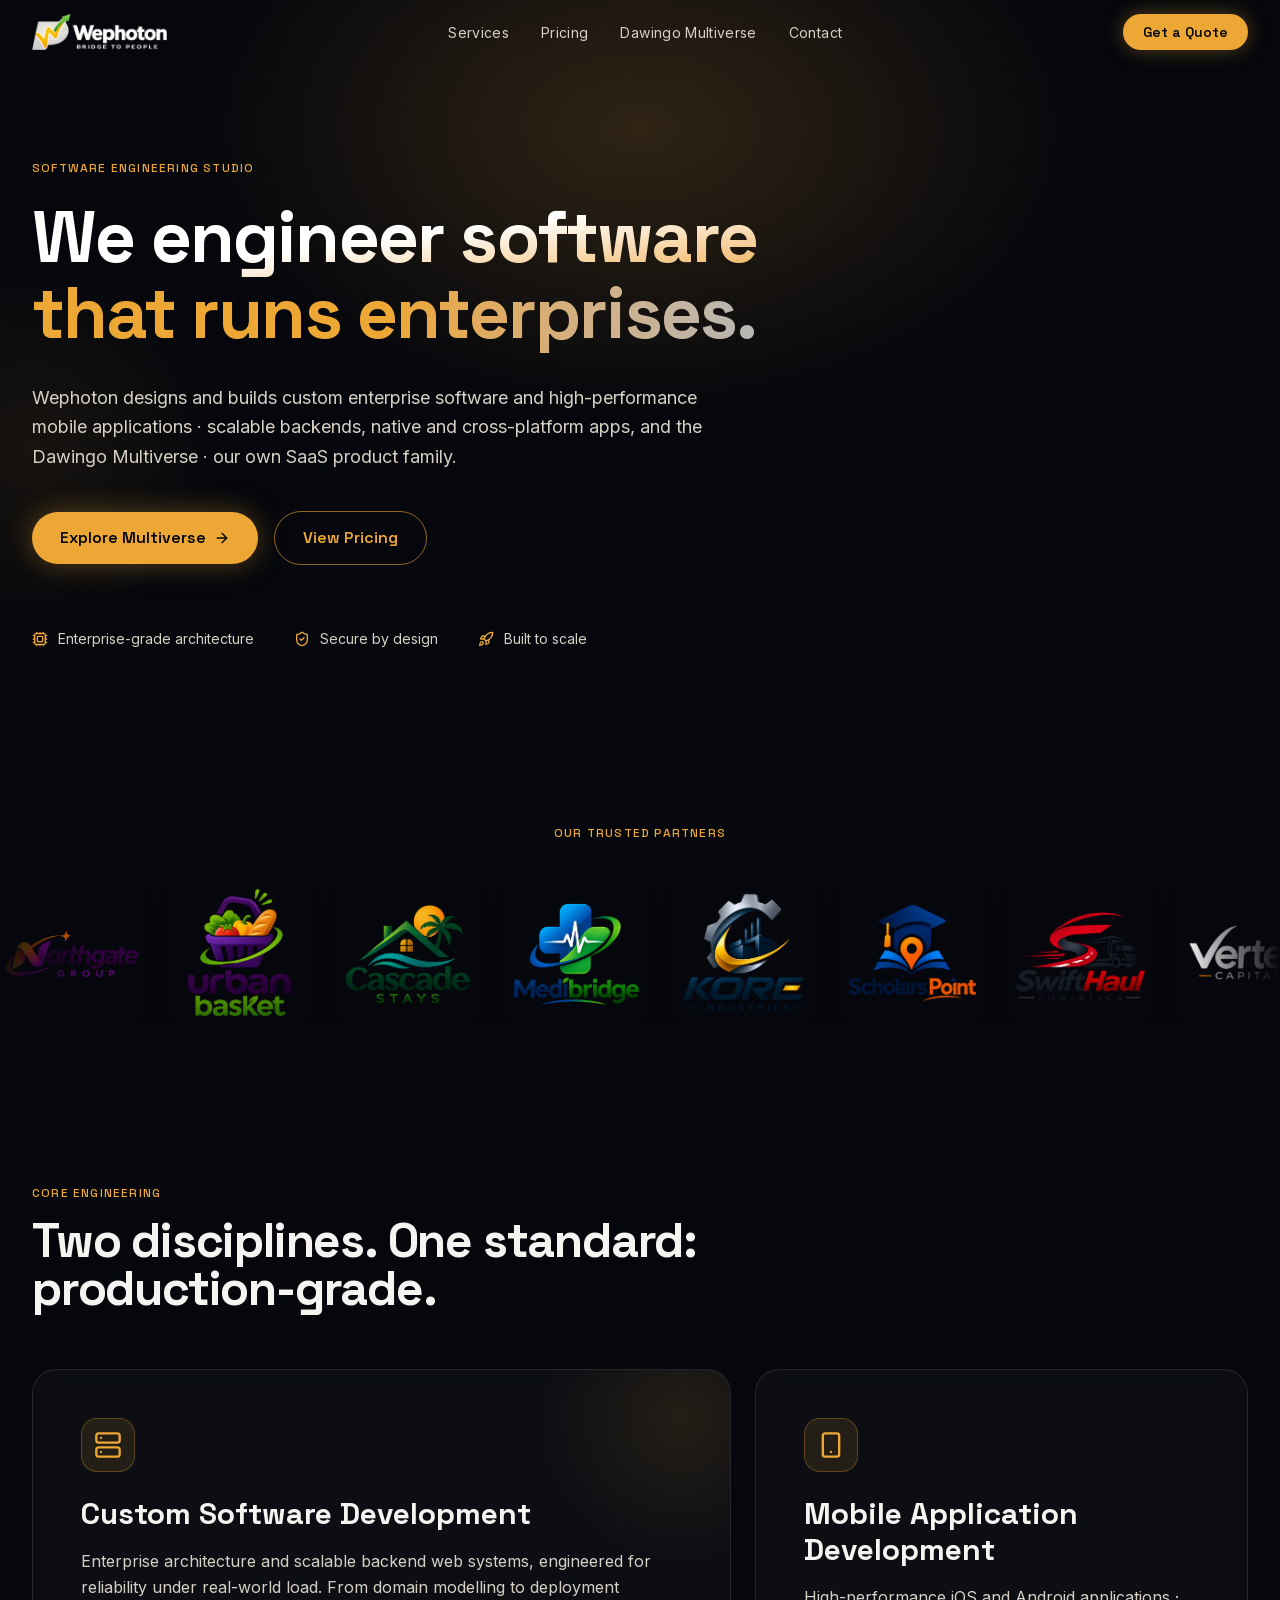
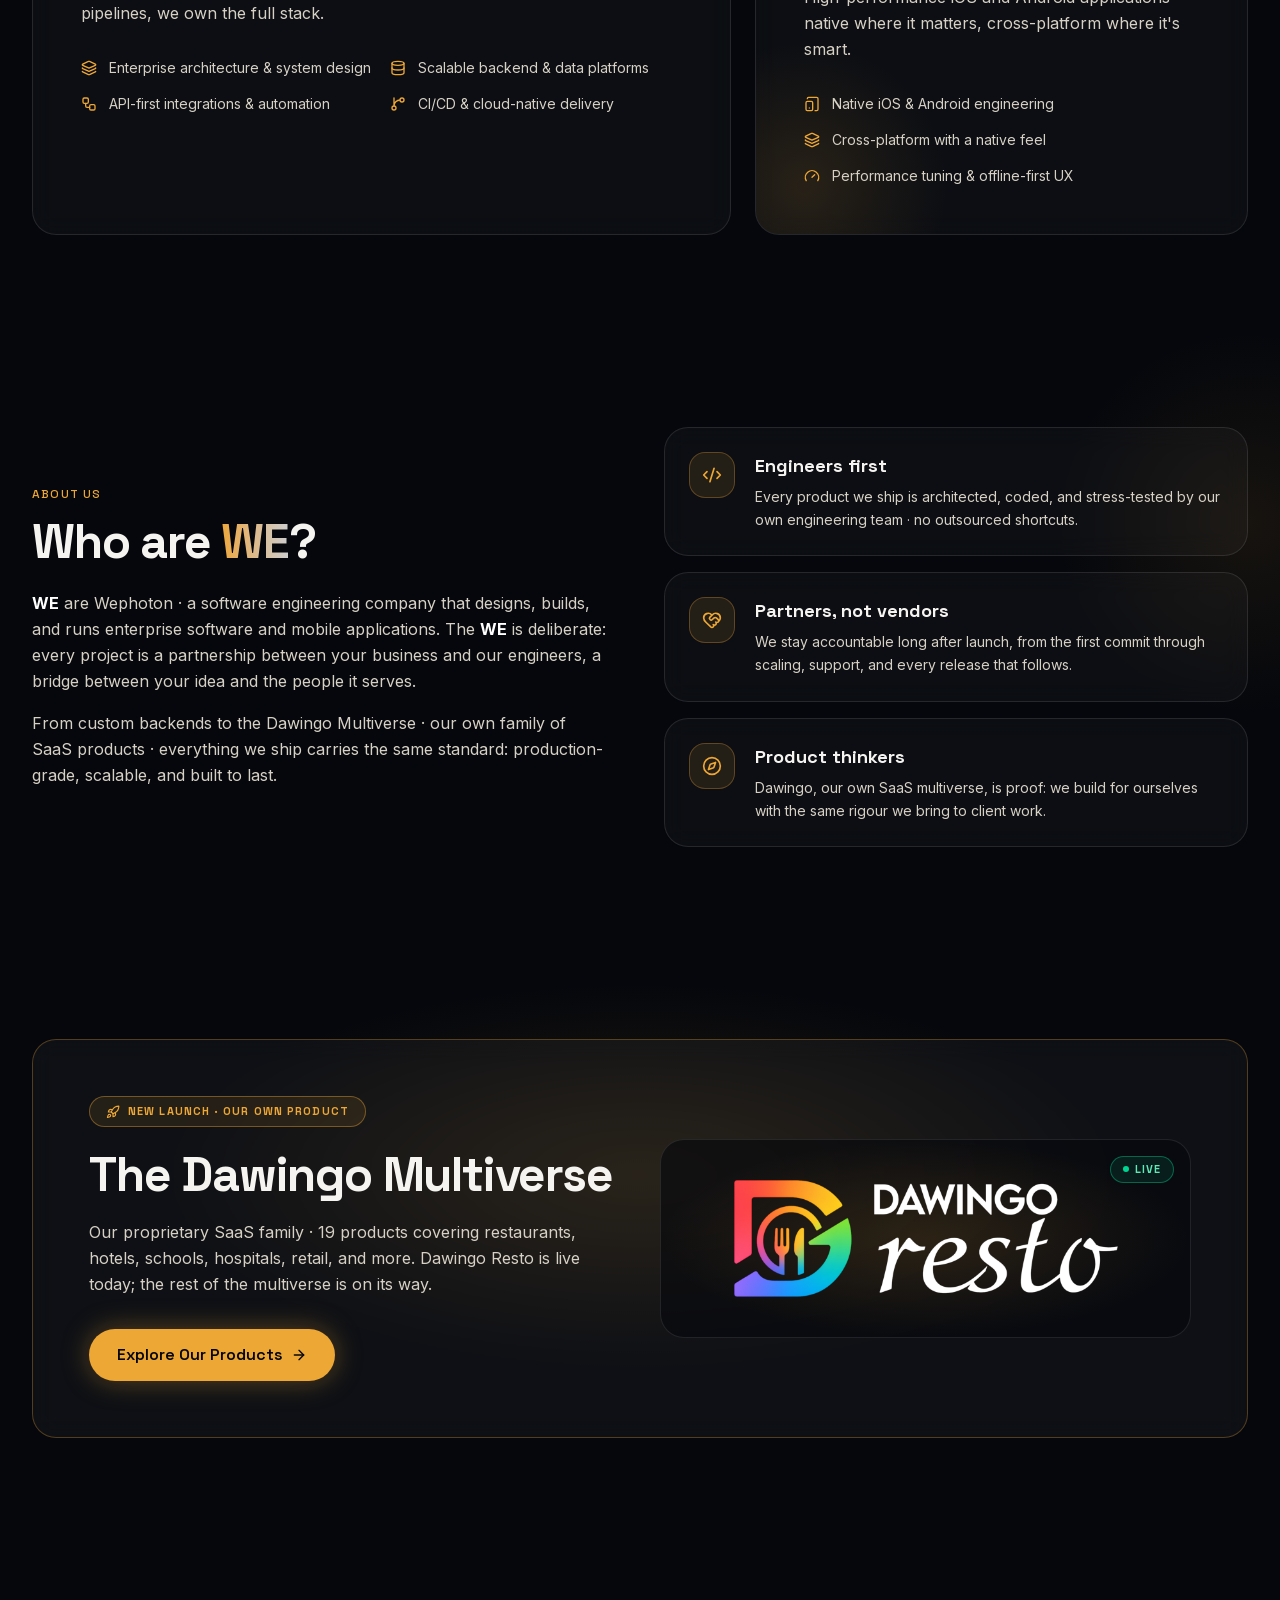
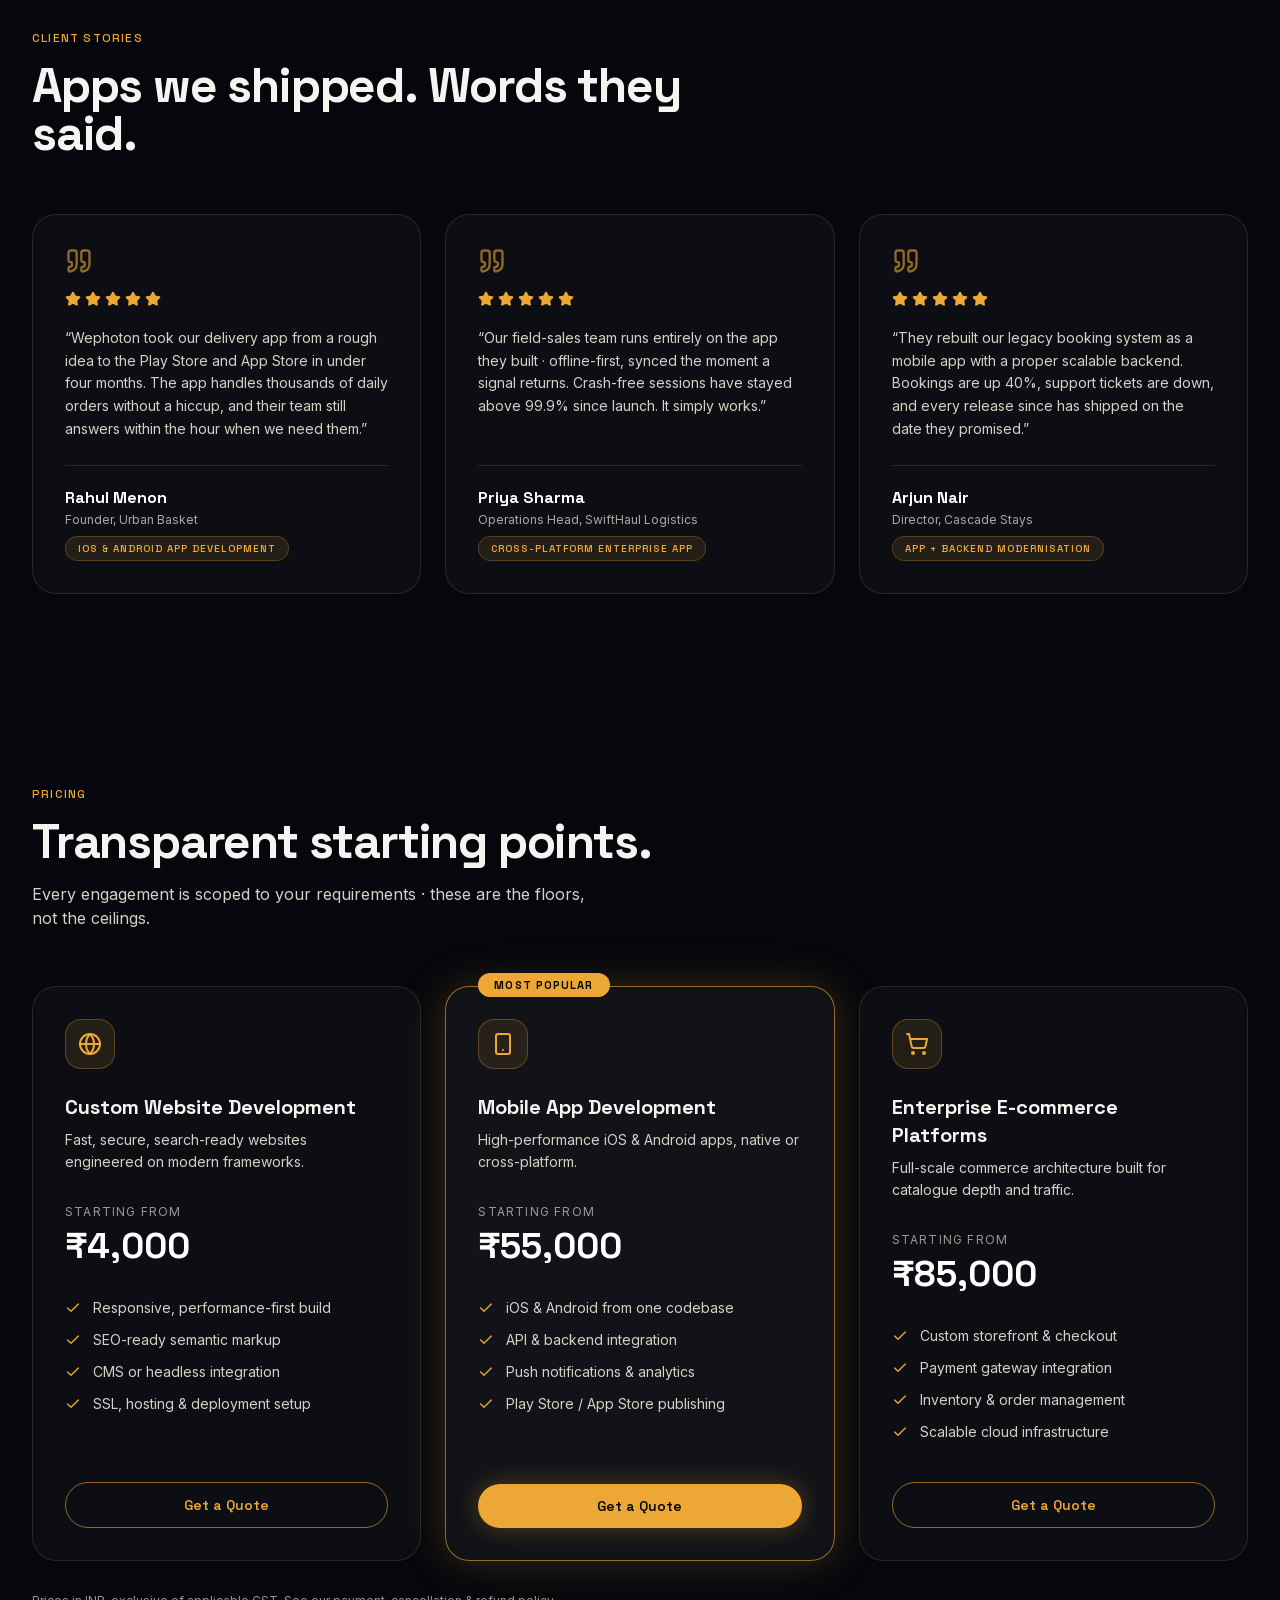
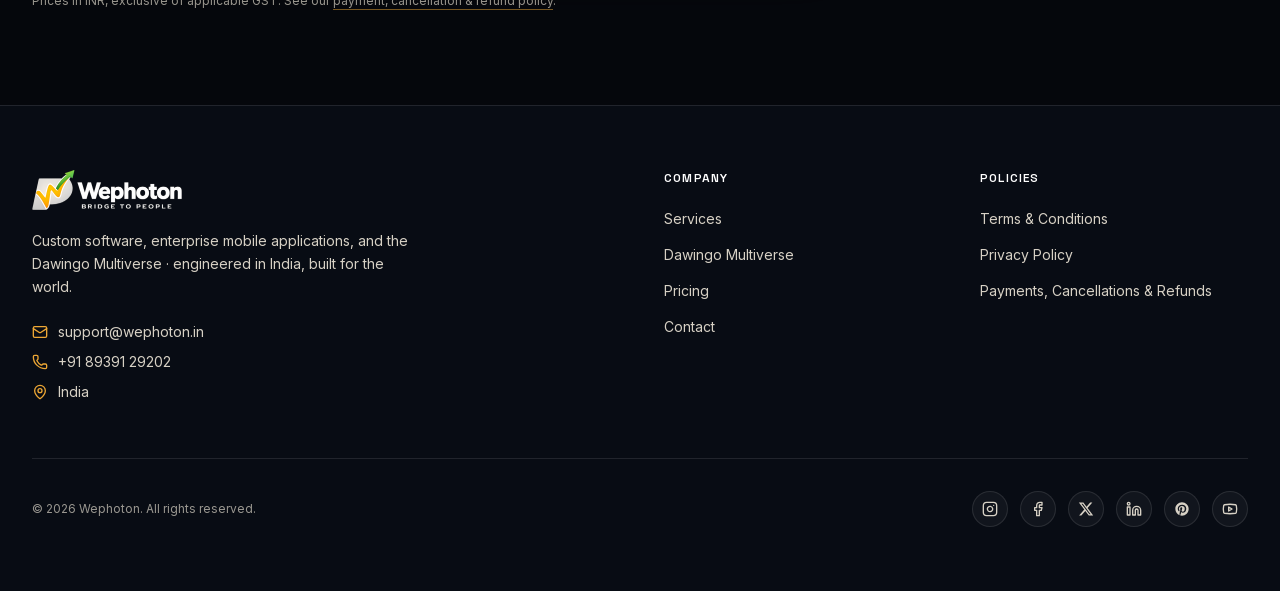
==== commit 6b39e0b8: "style: remove partner card wrappers, show logos only Co-Authored-By: Claude Sonnet 5.5 <noreply@anth" ====
--- a/index.html
+++ b/index.html
@@ -1 +1 @@
-<!DOCTYPE html><html lang="en" class="space_grotesk_4f9f433b-module__fJfFLG__variable inter_7b064e0d-module__MOT0tq__variable h-full antialiased"><head><meta charSet="utf-8"/><meta name="viewport" content="width=device-width, initial-scale=1"/><link rel="preload" href="/_next/static/media/0c89a48fa5027cee-s.p.2cyn07wtgehh0.woff2" as="font" crossorigin="" type="font/woff2"/><link rel="preload" href="/_next/static/media/83afe278b6a6bb3c-s.p.2bn3s6zvc0dyp.woff2" as="font" crossorigin="" type="font/woff2"/><link rel="preload" as="image" href="/brand/wephoton-logo.png"/><link rel="stylesheet" href="/_next/static/chunks/1c2xn092toztn.css" data-precedence="next"/><link rel="preload" as="script" fetchPriority="low" href="/_next/static/chunks/0dhbjz-xsmu83.js"/><script src="/_next/static/chunks/15orcrkp-_9ct.js" async=""></script><script src="/_next/static/chunks/0iec5q4ack_04.js" async=""></script><script src="/_next/static/chunks/082obv3v03b-9.js" async=""></script><script src="/_next/static/chunks/turbopack-009xbv71a0msh.js" async=""></script><script src="/_next/static/chunks/05-c3ty_6dwfk.js" async=""></script><script src="/_next/static/chunks/153tbw49q_1m9.js" async=""></script><script src="/_next/static/chunks/307s922ldtoys.js" async=""></script><meta name="next-size-adjust" content=""/><title>Wephoton · Software &amp; Mobile App Development</title><meta name="description" content="Wephoton engineers enterprise software, high-performance mobile applications, and the Dawingo Multiverse SaaS product family."/><meta name="keywords" content="software development,mobile app development,enterprise software,SaaS,Dawingo,Wephoton"/><meta property="og:title" content="Wephoton · Software &amp; Mobile App Development"/><meta property="og:description" content="Enterprise software, mobile applications, and the Dawingo Multiverse."/><meta property="og:url" content="https://wephoton.in"/><meta property="og:site_name" content="Wephoton"/><meta property="og:type" content="website"/><meta name="twitter:card" content="summary"/><meta name="twitter:title" content="Wephoton · Software &amp; Mobile App Development"/><meta name="twitter:description" content="Enterprise software, mobile applications, and the Dawingo Multiverse."/><link rel="icon" href="/icon.png?icon.3srfbqiegl4az.png" sizes="512x512" type="image/png"/><script src="/_next/static/chunks/0cz1d0mv5g_q7.js" noModule=""></script></head><body class="min-h-full flex flex-col bg-abyss"><div hidden=""><!--$--><!--/$--></div><header class="fixed inset-x-0 top-0 z-50 border-b transition-colors duration-300 border-transparent bg-transparent"><nav aria-label="Main" class="mx-auto flex h-16 max-w-7xl items-center justify-between px-4 sm:px-6 lg:px-8"><a class="flex items-center gap-2" aria-label="Wephoton home" href="/"><img alt="Wephoton · Bridge to People" width="168" height="45" decoding="async" data-nimg="1" class="h-9 w-auto" style="color:transparent" src="/brand/wephoton-logo.png"/></a><ul class="hidden items-center gap-8 md:flex"><li><a class="text-sm tracking-wide text-platinum transition-colors hover:text-amber" href="/#services">Services</a></li><li><a class="text-sm tracking-wide text-platinum transition-colors hover:text-amber" href="/#pricing">Pricing</a></li><li><a class="text-sm tracking-wide text-platinum transition-colors hover:text-amber" href="/dawingo">Dawingo Multiverse</a></li><li><a class="text-sm tracking-wide text-platinum transition-colors hover:text-amber" href="/contact">Contact</a></li></ul><div class="hidden md:block"><a class="inline-flex items-center rounded-full bg-amber px-5 py-2 font-display text-sm font-semibold text-abyss shadow-[0_0_20px_rgba(237,167,53,0.35)] transition-all duration-300 hover:-translate-y-1 hover:shadow-[0_0_36px_rgba(237,167,53,0.6)]" href="/contact">Get a Quote</a></div><button type="button" class="md:hidden" aria-expanded="false" aria-label="Open menu"><svg xmlns="http://www.w3.org/2000/svg" width="24" height="24" viewBox="0 0 24 24" fill="none" stroke="currentColor" stroke-width="2" stroke-linecap="round" stroke-linejoin="round" class="lucide lucide-menu size-6 text-platinum" aria-hidden="true"><path d="M4 5h16"></path><path d="M4 12h16"></path><path d="M4 19h16"></path></svg></button></nav></header><main class="flex-1"><section class="relative overflow-hidden pt-40 pb-28"><div aria-hidden="true" class="pointer-events-none absolute -top-40 left-1/2 h-[36rem] w-[56rem] -translate-x-1/2 rounded-full bg-[radial-gradient(closest-side,rgba(237,167,53,0.18),transparent)]"></div><div aria-hidden="true" class="pointer-events-none absolute top-1/3 -left-40 h-96 w-96 rounded-full bg-[radial-gradient(closest-side,rgba(237,167,53,0.08),transparent)]"></div><div class="relative mx-auto max-w-7xl px-4 sm:px-6 lg:px-8"><p class="font-display text-xs font-medium uppercase tracking-widest text-amber">Software Engineering Studio</p><h1 class="mt-6 max-w-4xl font-display text-5xl font-bold leading-[1.05] tracking-tight sm:text-6xl lg:text-7xl"><span class="bg-gradient-to-br from-white via-white to-amber bg-clip-text text-transparent">We engineer software</span><br/><span class="bg-gradient-to-r from-amber via-amber to-white/70 bg-clip-text text-transparent">that runs enterprises.</span></h1><p class="mt-8 max-w-2xl text-lg leading-relaxed text-platinum">Wephoton designs and builds custom enterprise software and high-performance mobile applications · scalable backends, native and cross-platform apps, and the Dawingo Multiverse · our own SaaS product family.</p><div class="mt-10 flex flex-wrap items-center gap-4"><a class="group inline-flex items-center gap-2 rounded-full bg-amber px-7 py-3.5 font-display font-semibold text-abyss shadow-[0_0_28px_rgba(237,167,53,0.35)] transition-all duration-300 hover:-translate-y-1 hover:shadow-[0_0_48px_rgba(237,167,53,0.6)]" href="/dawingo">Explore Multiverse<svg xmlns="http://www.w3.org/2000/svg" width="24" height="24" viewBox="0 0 24 24" fill="none" stroke="currentColor" stroke-width="2" stroke-linecap="round" stroke-linejoin="round" class="lucide lucide-arrow-right size-4 transition-transform group-hover:translate-x-1" aria-hidden="true"><path d="M5 12h14"></path><path d="m12 5 7 7-7 7"></path></svg></a><a class="inline-flex items-center rounded-full border border-amber/60 px-7 py-3.5 font-display font-semibold text-amber transition-all duration-300 hover:-translate-y-1 hover:border-amber hover:bg-amber/10 hover:shadow-[0_0_28px_rgba(237,167,53,0.25)]" href="/#pricing">View Pricing</a></div><ul class="mt-16 flex flex-wrap gap-x-10 gap-y-4"><li class="flex items-center gap-2.5 text-sm text-platinum"><svg xmlns="http://www.w3.org/2000/svg" width="24" height="24" viewBox="0 0 24 24" fill="none" stroke="currentColor" stroke-width="2" stroke-linecap="round" stroke-linejoin="round" class="lucide lucide-cpu size-4 text-amber" aria-hidden="true"><path d="M12 20v2"></path><path d="M12 2v2"></path><path d="M17 20v2"></path><path d="M17 2v2"></path><path d="M2 12h2"></path><path d="M2 17h2"></path><path d="M2 7h2"></path><path d="M20 12h2"></path><path d="M20 17h2"></path><path d="M20 7h2"></path><path d="M7 20v2"></path><path d="M7 2v2"></path><rect x="4" y="4" width="16" height="16" rx="2"></rect><rect x="8" y="8" width="8" height="8" rx="1"></rect></svg>Enterprise-grade architecture</li><li class="flex items-center gap-2.5 text-sm text-platinum"><svg xmlns="http://www.w3.org/2000/svg" width="24" height="24" viewBox="0 0 24 24" fill="none" stroke="currentColor" stroke-width="2" stroke-linecap="round" stroke-linejoin="round" class="lucide lucide-shield-check size-4 text-amber" aria-hidden="true"><path d="M20 13c0 5-3.5 7.5-7.66 8.95a1 1 0 0 1-.67-.01C7.5 20.5 4 18 4 13V6a1 1 0 0 1 1-1c2 0 4.5-1.2 6.24-2.72a1.17 1.17 0 0 1 1.52 0C14.51 3.81 17 5 19 5a1 1 0 0 1 1 1z"></path><path d="m9 12 2 2 4-4"></path></svg>Secure by design</li><li class="flex items-center gap-2.5 text-sm text-platinum"><svg xmlns="http://www.w3.org/2000/svg" width="24" height="24" viewBox="0 0 24 24" fill="none" stroke="currentColor" stroke-width="2" stroke-linecap="round" stroke-linejoin="round" class="lucide lucide-rocket size-4 text-amber" aria-hidden="true"><path d="M12 15v5s3.03-.55 4-2c1.08-1.62 0-5 0-5"></path><path d="M4.5 16.5c-1.5 1.26-2 5-2 5s3.74-.5 5-2c.71-.84.7-2.13-.09-2.91a2.18 2.18 0 0 0-2.91-.09"></path><path d="M9 12a22 22 0 0 1 2-3.95A12.88 12.88 0 0 1 22 2c0 2.72-.78 7.5-6 11a22.4 22.4 0 0 1-4 2z"></path><path d="M9 12H4s.55-3.03 2-4c1.62-1.08 5 .05 5 .05"></path></svg>Built to scale</li></ul></div></section><section aria-label="Our trusted partners" class="relative py-16"><div class="mx-auto max-w-7xl px-4 sm:px-6 lg:px-8"><p class="text-center font-display text-xs font-medium uppercase tracking-widest text-amber">Our Trusted Partners</p></div><div class="group relative mt-10 overflow-hidden"><div aria-hidden="true" class="pointer-events-none absolute inset-y-0 left-0 z-10 w-24 bg-gradient-to-r from-abyss to-transparent"></div><div aria-hidden="true" class="pointer-events-none absolute inset-y-0 right-0 z-10 w-24 bg-gradient-to-l from-abyss to-transparent"></div><ul class="flex w-max animate-marquee gap-6 group-hover:[animation-play-state:paused]"><li aria-hidden="false" class="flex aspect-square w-48 flex-col items-center justify-center gap-4 rounded-2xl border border-[#bab9b6]/40 bg-[#bab9b6]/70 p-4 md:backdrop-blur-md"><img src="/partners/northgate-group.png" alt="Northgate Group logo" width="144" height="144" loading="lazy" class="aspect-square w-36 rounded-2xl object-cover shadow-lg"/></li><li aria-hidden="false" class="flex aspect-square w-48 flex-col items-center justify-center gap-4 rounded-2xl border border-[#bab9b6]/40 bg-[#bab9b6]/70 p-4 md:backdrop-blur-md"><img src="/partners/urban-basket.png" alt="Urban Basket logo" width="144" height="144" loading="lazy" class="aspect-square w-36 rounded-2xl object-cover shadow-lg"/></li><li aria-hidden="false" class="flex aspect-square w-48 flex-col items-center justify-center gap-4 rounded-2xl border border-[#bab9b6]/40 bg-[#bab9b6]/70 p-4 md:backdrop-blur-md"><img src="/partners/cascade-stays.png" alt="Cascade Stays logo" width="144" height="144" loading="lazy" class="aspect-square w-36 rounded-2xl object-cover shadow-lg"/></li><li aria-hidden="false" class="flex aspect-square w-48 flex-col items-center justify-center gap-4 rounded-2xl border border-[#bab9b6]/40 bg-[#bab9b6]/70 p-4 md:backdrop-blur-md"><img src="/partners/medibridge.png" alt="MediBridge logo" width="144" height="144" loading="lazy" class="aspect-square w-36 rounded-2xl object-cover shadow-lg"/></li><li aria-hidden="false" class="flex aspect-square w-48 flex-col items-center justify-center gap-4 rounded-2xl border border-[#bab9b6]/40 bg-[#bab9b6]/70 p-4 md:backdrop-blur-md"><img src="/partners/kore-industries.png" alt="Kore Industries logo" width="144" height="144" loading="lazy" class="aspect-square w-36 rounded-2xl object-cover shadow-lg"/></li><li aria-hidden="false" class="flex aspect-square w-48 flex-col items-center justify-center gap-4 rounded-2xl border border-[#bab9b6]/40 bg-[#bab9b6]/70 p-4 md:backdrop-blur-md"><img src="/partners/scholars-point.png" alt="Scholars Point logo" width="144" height="144" loading="lazy" class="aspect-square w-36 rounded-2xl object-cover shadow-lg"/></li><li aria-hidden="false" class="flex aspect-square w-48 flex-col items-center justify-center gap-4 rounded-2xl border border-[#bab9b6]/40 bg-[#bab9b6]/70 p-4 md:backdrop-blur-md"><img src="/partners/swifthaul-logistics.png" alt="SwiftHaul Logistics logo" width="144" height="144" loading="lazy" class="aspect-square w-36 rounded-2xl object-cover shadow-lg"/></li><li aria-hidden="false" class="flex aspect-square w-48 flex-col items-center justify-center gap-4 rounded-2xl border border-[#bab9b6]/40 bg-[#bab9b6]/70 p-4 md:backdrop-blur-md"><img src="/partners/vertex-capital.png" alt="Vertex Capital logo" width="144" height="144" loading="lazy" class="aspect-square w-36 rounded-2xl object-cover shadow-lg"/></li><li aria-hidden="true" class="flex aspect-square w-48 flex-col items-center justify-center gap-4 rounded-2xl border border-[#bab9b6]/40 bg-[#bab9b6]/70 p-4 md:backdrop-blur-md"><img src="/partners/northgate-group.png" alt="" width="144" height="144" loading="lazy" class="aspect-square w-36 rounded-2xl object-cover shadow-lg"/></li><li aria-hidden="true" class="flex aspect-square w-48 flex-col items-center justify-center gap-4 rounded-2xl border border-[#bab9b6]/40 bg-[#bab9b6]/70 p-4 md:backdrop-blur-md"><img src="/partners/urban-basket.png" alt="" width="144" height="144" loading="lazy" class="aspect-square w-36 rounded-2xl object-cover shadow-lg"/></li><li aria-hidden="true" class="flex aspect-square w-48 flex-col items-center justify-center gap-4 rounded-2xl border border-[#bab9b6]/40 bg-[#bab9b6]/70 p-4 md:backdrop-blur-md"><img src="/partners/cascade-stays.png" alt="" width="144" height="144" loading="lazy" class="aspect-square w-36 rounded-2xl object-cover shadow-lg"/></li><li aria-hidden="true" class="flex aspect-square w-48 flex-col items-center justify-center gap-4 rounded-2xl border border-[#bab9b6]/40 bg-[#bab9b6]/70 p-4 md:backdrop-blur-md"><img src="/partners/medibridge.png" alt="" width="144" height="144" loading="lazy" class="aspect-square w-36 rounded-2xl object-cover shadow-lg"/></li><li aria-hidden="true" class="flex aspect-square w-48 flex-col items-center justify-center gap-4 rounded-2xl border border-[#bab9b6]/40 bg-[#bab9b6]/70 p-4 md:backdrop-blur-md"><img src="/partners/kore-industries.png" alt="" width="144" height="144" loading="lazy" class="aspect-square w-36 rounded-2xl object-cover shadow-lg"/></li><li aria-hidden="true" class="flex aspect-square w-48 flex-col items-center justify-center gap-4 rounded-2xl border border-[#bab9b6]/40 bg-[#bab9b6]/70 p-4 md:backdrop-blur-md"><img src="/partners/scholars-point.png" alt="" width="144" height="144" loading="lazy" class="aspect-square w-36 rounded-2xl object-cover shadow-lg"/></li><li aria-hidden="true" class="flex aspect-square w-48 flex-col items-center justify-center gap-4 rounded-2xl border border-[#bab9b6]/40 bg-[#bab9b6]/70 p-4 md:backdrop-blur-md"><img src="/partners/swifthaul-logistics.png" alt="" width="144" height="144" loading="lazy" class="aspect-square w-36 rounded-2xl object-cover shadow-lg"/></li><li aria-hidden="true" class="flex aspect-square w-48 flex-col items-center justify-center gap-4 rounded-2xl border border-[#bab9b6]/40 bg-[#bab9b6]/70 p-4 md:backdrop-blur-md"><img src="/partners/vertex-capital.png" alt="" width="144" height="144" loading="lazy" class="aspect-square w-36 rounded-2xl object-cover shadow-lg"/></li></ul></div></section><section id="services" class="relative scroll-mt-20 py-24"><div class="mx-auto max-w-7xl px-4 sm:px-6 lg:px-8"><p class="font-display text-xs font-medium uppercase tracking-widest text-amber">Core Engineering</p><h2 class="mt-4 max-w-2xl font-display text-4xl font-bold tracking-tight sm:text-5xl">Two disciplines. One standard: production-grade.</h2><div class="mt-14 grid gap-6 lg:grid-cols-12"><article class="group relative overflow-hidden rounded-3xl border border-white/10 bg-white/[0.03] p-8 md:backdrop-blur-md transition-all duration-300 hover:-translate-y-1 hover:border-amber/40 hover:shadow-[0_0_48px_rgba(237,167,53,0.15)] lg:col-span-7 lg:p-12"><div aria-hidden="true" class="pointer-events-none absolute -top-24 -right-24 h-72 w-72 rounded-full bg-[radial-gradient(closest-side,rgba(237,167,53,0.14),transparent)] opacity-70 transition-opacity duration-300 group-hover:opacity-100"></div><div class="relative"><div class="inline-flex rounded-2xl border border-amber/30 bg-amber/10 p-3"><svg xmlns="http://www.w3.org/2000/svg" width="24" height="24" viewBox="0 0 24 24" fill="none" stroke="currentColor" stroke-width="2" stroke-linecap="round" stroke-linejoin="round" class="lucide lucide-server size-7 text-amber" aria-hidden="true"><rect width="20" height="8" x="2" y="2" rx="2" ry="2"></rect><rect width="20" height="8" x="2" y="14" rx="2" ry="2"></rect><line x1="6" x2="6.01" y1="6" y2="6"></line><line x1="6" x2="6.01" y1="18" y2="18"></line></svg></div><h3 class="mt-6 font-display text-2xl font-bold sm:text-3xl">Custom Software Development</h3><p class="mt-4 max-w-xl leading-relaxed text-platinum">Enterprise architecture and scalable backend web systems, engineered for reliability under real-world load. From domain modelling to deployment pipelines, we own the full stack.</p><ul class="mt-8 grid gap-4 sm:grid-cols-2"><li class="flex items-start gap-3 text-sm text-platinum"><svg xmlns="http://www.w3.org/2000/svg" width="24" height="24" viewBox="0 0 24 24" fill="none" stroke="currentColor" stroke-width="2" stroke-linecap="round" stroke-linejoin="round" class="lucide lucide-layers mt-0.5 size-4 shrink-0 text-amber" aria-hidden="true"><path d="M12.83 2.18a2 2 0 0 0-1.66 0L2.6 6.08a1 1 0 0 0 0 1.83l8.58 3.91a2 2 0 0 0 1.66 0l8.58-3.9a1 1 0 0 0 0-1.83z"></path><path d="M2 12a1 1 0 0 0 .58.91l8.6 3.91a2 2 0 0 0 1.65 0l8.58-3.9A1 1 0 0 0 22 12"></path><path d="M2 17a1 1 0 0 0 .58.91l8.6 3.91a2 2 0 0 0 1.65 0l8.58-3.9A1 1 0 0 0 22 17"></path></svg>Enterprise architecture &amp; system design</li><li class="flex items-start gap-3 text-sm text-platinum"><svg xmlns="http://www.w3.org/2000/svg" width="24" height="24" viewBox="0 0 24 24" fill="none" stroke="currentColor" stroke-width="2" stroke-linecap="round" stroke-linejoin="round" class="lucide lucide-database mt-0.5 size-4 shrink-0 text-amber" aria-hidden="true"><ellipse cx="12" cy="5" rx="9" ry="3"></ellipse><path d="M3 5V19A9 3 0 0 0 21 19V5"></path><path d="M3 12A9 3 0 0 0 21 12"></path></svg>Scalable backend &amp; data platforms</li><li class="flex items-start gap-3 text-sm text-platinum"><svg xmlns="http://www.w3.org/2000/svg" width="24" height="24" viewBox="0 0 24 24" fill="none" stroke="currentColor" stroke-width="2" stroke-linecap="round" stroke-linejoin="round" class="lucide lucide-workflow mt-0.5 size-4 shrink-0 text-amber" aria-hidden="true"><rect width="8" height="8" x="3" y="3" rx="2"></rect><path d="M7 11v4a2 2 0 0 0 2 2h4"></path><rect width="8" height="8" x="13" y="13" rx="2"></rect></svg>API-first integrations &amp; automation</li><li class="flex items-start gap-3 text-sm text-platinum"><svg xmlns="http://www.w3.org/2000/svg" width="24" height="24" viewBox="0 0 24 24" fill="none" stroke="currentColor" stroke-width="2" stroke-linecap="round" stroke-linejoin="round" class="lucide lucide-git-branch mt-0.5 size-4 shrink-0 text-amber" aria-hidden="true"><path d="M15 6a9 9 0 0 0-9 9V3"></path><circle cx="18" cy="6" r="3"></circle><circle cx="6" cy="18" r="3"></circle></svg>CI/CD &amp; cloud-native delivery</li></ul></div></article><article class="group relative overflow-hidden rounded-3xl border border-white/10 bg-white/[0.03] p-8 md:backdrop-blur-md transition-all duration-300 hover:-translate-y-1 hover:border-amber/40 hover:shadow-[0_0_48px_rgba(237,167,53,0.15)] lg:col-span-5 lg:p-12"><div aria-hidden="true" class="pointer-events-none absolute -bottom-24 -left-24 h-72 w-72 rounded-full bg-[radial-gradient(closest-side,rgba(237,167,53,0.12),transparent)]"></div><div class="relative"><div class="inline-flex rounded-2xl border border-amber/30 bg-amber/10 p-3"><svg xmlns="http://www.w3.org/2000/svg" width="24" height="24" viewBox="0 0 24 24" fill="none" stroke="currentColor" stroke-width="2" stroke-linecap="round" stroke-linejoin="round" class="lucide lucide-smartphone size-7 text-amber" aria-hidden="true"><rect width="14" height="20" x="5" y="2" rx="2" ry="2"></rect><path d="M12 18h.01"></path></svg></div><h3 class="mt-6 font-display text-2xl font-bold sm:text-3xl">Mobile Application Development</h3><p class="mt-4 leading-relaxed text-platinum">High-performance iOS and Android applications · native where it matters, cross-platform where it&#x27;s smart.</p><ul class="mt-8 grid gap-4"><li class="flex items-start gap-3 text-sm text-platinum"><svg xmlns="http://www.w3.org/2000/svg" width="24" height="24" viewBox="0 0 24 24" fill="none" stroke="currentColor" stroke-width="2" stroke-linecap="round" stroke-linejoin="round" class="lucide lucide-tablet-smartphone mt-0.5 size-4 shrink-0 text-amber" aria-hidden="true"><rect width="10" height="14" x="3" y="8" rx="2"></rect><path d="M5 4a2 2 0 0 1 2-2h12a2 2 0 0 1 2 2v16a2 2 0 0 1-2 2h-2.4"></path><path d="M8 18h.01"></path></svg>Native iOS &amp; Android engineering</li><li class="flex items-start gap-3 text-sm text-platinum"><svg xmlns="http://www.w3.org/2000/svg" width="24" height="24" viewBox="0 0 24 24" fill="none" stroke="currentColor" stroke-width="2" stroke-linecap="round" stroke-linejoin="round" class="lucide lucide-layers mt-0.5 size-4 shrink-0 text-amber" aria-hidden="true"><path d="M12.83 2.18a2 2 0 0 0-1.66 0L2.6 6.08a1 1 0 0 0 0 1.83l8.58 3.91a2 2 0 0 0 1.66 0l8.58-3.9a1 1 0 0 0 0-1.83z"></path><path d="M2 12a1 1 0 0 0 .58.91l8.6 3.91a2 2 0 0 0 1.65 0l8.58-3.9A1 1 0 0 0 22 12"></path><path d="M2 17a1 1 0 0 0 .58.91l8.6 3.91a2 2 0 0 0 1.65 0l8.58-3.9A1 1 0 0 0 22 17"></path></svg>Cross-platform with a native feel</li><li class="flex items-start gap-3 text-sm text-platinum"><svg xmlns="http://www.w3.org/2000/svg" width="24" height="24" viewBox="0 0 24 24" fill="none" stroke="currentColor" stroke-width="2" stroke-linecap="round" stroke-linejoin="round" class="lucide lucide-gauge mt-0.5 size-4 shrink-0 text-amber" aria-hidden="true"><path d="m12 14 4-4"></path><path d="M3.34 19a10 10 0 1 1 17.32 0"></path></svg>Performance tuning &amp; offline-first UX</li></ul></div></article></div></div></section><section id="who-are-we" class="relative overflow-hidden scroll-mt-20 py-24"><div aria-hidden="true" class="pointer-events-none absolute top-0 -right-40 h-96 w-96 rounded-full bg-[radial-gradient(closest-side,rgba(237,167,53,0.08),transparent)]"></div><div class="relative mx-auto max-w-7xl px-4 sm:px-6 lg:px-8"><div class="grid gap-12 lg:grid-cols-2 lg:items-center"><div><p class="font-display text-xs font-medium uppercase tracking-widest text-amber">About Us</p><h2 class="mt-4 font-display text-4xl font-bold tracking-tight sm:text-5xl">Who are<!-- --> <span class="bg-gradient-to-r from-amber to-white/80 bg-clip-text text-transparent">WE</span>?</h2><p class="mt-6 max-w-xl leading-relaxed text-platinum"><strong class="text-white">WE</strong> are Wephoton · a software engineering company that designs, builds, and runs enterprise software and mobile applications. The<!-- --> <strong class="text-white">WE</strong> is deliberate: every project is a partnership between your business and our engineers, a bridge between your idea and the people it serves.</p><p class="mt-4 max-w-xl leading-relaxed text-platinum">From custom backends to the Dawingo Multiverse · our own family of SaaS products · everything we ship carries the same standard: production-grade, scalable, and built to last.</p></div><ul class="space-y-4"><li class="group flex gap-5 rounded-3xl border border-white/10 bg-white/[0.03] p-6 md:backdrop-blur-md transition-all duration-300 hover:-translate-y-1 hover:border-amber/40 hover:shadow-[0_0_36px_rgba(237,167,53,0.15)]"><div class="inline-flex h-fit rounded-2xl border border-amber/30 bg-amber/10 p-3"><svg xmlns="http://www.w3.org/2000/svg" width="24" height="24" viewBox="0 0 24 24" fill="none" stroke="currentColor" stroke-width="2" stroke-linecap="round" stroke-linejoin="round" class="lucide lucide-code-xml size-5 text-amber" aria-hidden="true"><path d="m18 16 4-4-4-4"></path><path d="m6 8-4 4 4 4"></path><path d="m14.5 4-5 16"></path></svg></div><div><h3 class="font-display text-lg font-bold">Engineers first</h3><p class="mt-1.5 text-sm leading-relaxed text-platinum">Every product we ship is architected, coded, and stress-tested by our own engineering team · no outsourced shortcuts.</p></div></li><li class="group flex gap-5 rounded-3xl border border-white/10 bg-white/[0.03] p-6 md:backdrop-blur-md transition-all duration-300 hover:-translate-y-1 hover:border-amber/40 hover:shadow-[0_0_36px_rgba(237,167,53,0.15)]"><div class="inline-flex h-fit rounded-2xl border border-amber/30 bg-amber/10 p-3"><svg xmlns="http://www.w3.org/2000/svg" width="24" height="24" viewBox="0 0 24 24" fill="none" stroke="currentColor" stroke-width="2" stroke-linecap="round" stroke-linejoin="round" class="lucide lucide-heart-handshake size-5 text-amber" aria-hidden="true"><path d="M19.414 14.414C21 12.828 22 11.5 22 9.5a5.5 5.5 0 0 0-9.591-3.676.6.6 0 0 1-.818.001A5.5 5.5 0 0 0 2 9.5c0 2.3 1.5 4 3 5.5l5.535 5.362a2 2 0 0 0 2.879.052 2.12 2.12 0 0 0-.004-3 2.124 2.124 0 1 0 3-3 2.124 2.124 0 0 0 3.004 0 2 2 0 0 0 0-2.828l-1.881-1.882a2.41 2.41 0 0 0-3.409 0l-1.71 1.71a2 2 0 0 1-2.828 0 2 2 0 0 1 0-2.828l2.823-2.762"></path></svg></div><div><h3 class="font-display text-lg font-bold">Partners, not vendors</h3><p class="mt-1.5 text-sm leading-relaxed text-platinum">We stay accountable long after launch, from the first commit through scaling, support, and every release that follows.</p></div></li><li class="group flex gap-5 rounded-3xl border border-white/10 bg-white/[0.03] p-6 md:backdrop-blur-md transition-all duration-300 hover:-translate-y-1 hover:border-amber/40 hover:shadow-[0_0_36px_rgba(237,167,53,0.15)]"><div class="inline-flex h-fit rounded-2xl border border-amber/30 bg-amber/10 p-3"><svg xmlns="http://www.w3.org/2000/svg" width="24" height="24" viewBox="0 0 24 24" fill="none" stroke="currentColor" stroke-width="2" stroke-linecap="round" stroke-linejoin="round" class="lucide lucide-compass size-5 text-amber" aria-hidden="true"><circle cx="12" cy="12" r="10"></circle><path d="m16.24 7.76-1.804 5.411a2 2 0 0 1-1.265 1.265L7.76 16.24l1.804-5.411a2 2 0 0 1 1.265-1.265z"></path></svg></div><div><h3 class="font-display text-lg font-bold">Product thinkers</h3><p class="mt-1.5 text-sm leading-relaxed text-platinum">Dawingo, our own SaaS multiverse, is proof: we build for ourselves with the same rigour we bring to client work.</p></div></li></ul></div></div></section><section id="dawingo" class="relative scroll-mt-20 py-24"><div aria-hidden="true" class="pointer-events-none absolute top-10 left-1/2 h-[24rem] w-[60rem] max-w-full -translate-x-1/2 rounded-full bg-[radial-gradient(closest-side,rgba(237,167,53,0.12),transparent)]"></div><div class="relative mx-auto max-w-7xl px-4 sm:px-6 lg:px-8"><div class="overflow-hidden rounded-3xl border border-amber/30 bg-white/[0.04] p-10 md:backdrop-blur-md sm:p-14"><div class="grid items-center gap-10 lg:grid-cols-2"><div><p class="inline-flex items-center gap-2 rounded-full border border-amber/40 bg-amber/10 px-4 py-1.5 font-display text-[11px] font-bold uppercase tracking-widest text-amber"><svg xmlns="http://www.w3.org/2000/svg" width="24" height="24" viewBox="0 0 24 24" fill="none" stroke="currentColor" stroke-width="2" stroke-linecap="round" stroke-linejoin="round" class="lucide lucide-rocket size-3.5" aria-hidden="true"><path d="M12 15v5s3.03-.55 4-2c1.08-1.62 0-5 0-5"></path><path d="M4.5 16.5c-1.5 1.26-2 5-2 5s3.74-.5 5-2c.71-.84.7-2.13-.09-2.91a2.18 2.18 0 0 0-2.91-.09"></path><path d="M9 12a22 22 0 0 1 2-3.95A12.88 12.88 0 0 1 22 2c0 2.72-.78 7.5-6 11a22.4 22.4 0 0 1-4 2z"></path><path d="M9 12H4s.55-3.03 2-4c1.62-1.08 5 .05 5 .05"></path></svg>New Launch · Our Own Product</p><h2 class="mt-6 font-display text-4xl font-bold tracking-tight sm:text-5xl">The Dawingo Multiverse</h2><p class="mt-5 max-w-xl leading-relaxed text-platinum">Our proprietary SaaS family · 19 products covering restaurants, hotels, schools, hospitals, retail, and more. Dawingo Resto is live today; the rest of the multiverse is on its way.</p><div class="mt-8 flex flex-wrap gap-4"><a class="group inline-flex items-center gap-2 rounded-full bg-amber px-7 py-3.5 font-display font-semibold text-abyss shadow-[0_0_28px_rgba(237,167,53,0.35)] transition-all duration-300 hover:-translate-y-1 hover:shadow-[0_0_48px_rgba(237,167,53,0.6)]" href="/dawingo">Explore Our Products<svg xmlns="http://www.w3.org/2000/svg" width="24" height="24" viewBox="0 0 24 24" fill="none" stroke="currentColor" stroke-width="2" stroke-linecap="round" stroke-linejoin="round" class="lucide lucide-arrow-right size-4 transition-transform group-hover:translate-x-1" aria-hidden="true"><path d="M5 12h14"></path><path d="m12 5 7 7-7 7"></path></svg></a></div></div><div class="relative flex items-center justify-center rounded-3xl border border-white/10 bg-abyss/60 p-10"><div aria-hidden="true" class="pointer-events-none absolute inset-0 rounded-3xl bg-[radial-gradient(closest-side,rgba(237,167,53,0.14),transparent)]"></div><img alt="Dawingo Resto · live now" loading="lazy" width="380" height="115" decoding="async" data-nimg="1" class="relative h-auto w-full max-w-sm" style="color:transparent" src="/brand/dawingo-resto-v2.png"/><span class="absolute top-4 right-4 inline-flex items-center gap-1.5 rounded-full border border-emerald-400/40 bg-emerald-400/10 px-3 py-1 font-display text-[11px] font-bold uppercase tracking-widest text-emerald-300 animate-pulse-live"><span class="size-1.5 rounded-full bg-emerald-400" aria-hidden="true"></span>Live</span></div></div></div></div></section><section id="testimonials" class="relative scroll-mt-20 py-24"><div class="mx-auto max-w-7xl px-4 sm:px-6 lg:px-8"><p class="font-display text-xs font-medium uppercase tracking-widest text-amber">Client Stories</p><h2 class="mt-4 max-w-2xl font-display text-4xl font-bold tracking-tight sm:text-5xl">Apps we shipped. Words they said.</h2><div class="mt-14 grid gap-6 lg:grid-cols-3"><figure class="flex flex-col rounded-3xl border border-white/10 bg-white/[0.03] p-8 md:backdrop-blur-md transition-all duration-300 hover:-translate-y-1 hover:border-amber/40 hover:shadow-[0_0_36px_rgba(237,167,53,0.15)]"><svg xmlns="http://www.w3.org/2000/svg" width="24" height="24" viewBox="0 0 24 24" fill="none" stroke="currentColor" stroke-width="2" stroke-linecap="round" stroke-linejoin="round" class="lucide lucide-quote size-7 text-amber/60" aria-hidden="true"><path d="M16 3a2 2 0 0 0-2 2v6a2 2 0 0 0 2 2 1 1 0 0 1 1 1v1a2 2 0 0 1-2 2 1 1 0 0 0-1 1v2a1 1 0 0 0 1 1 6 6 0 0 0 6-6V5a2 2 0 0 0-2-2z"></path><path d="M5 3a2 2 0 0 0-2 2v6a2 2 0 0 0 2 2 1 1 0 0 1 1 1v1a2 2 0 0 1-2 2 1 1 0 0 0-1 1v2a1 1 0 0 0 1 1 6 6 0 0 0 6-6V5a2 2 0 0 0-2-2z"></path></svg><div class="mt-4 flex gap-1" aria-label="5 out of 5 stars"><svg xmlns="http://www.w3.org/2000/svg" width="24" height="24" viewBox="0 0 24 24" fill="none" stroke="currentColor" stroke-width="2" stroke-linecap="round" stroke-linejoin="round" class="lucide lucide-star size-4 fill-amber text-amber" aria-hidden="true"><path d="M11.525 2.295a.53.53 0 0 1 .95 0l2.31 4.679a2.123 2.123 0 0 0 1.595 1.16l5.166.756a.53.53 0 0 1 .294.904l-3.736 3.638a2.123 2.123 0 0 0-.611 1.878l.882 5.14a.53.53 0 0 1-.771.56l-4.618-2.428a2.122 2.122 0 0 0-1.973 0L6.396 21.01a.53.53 0 0 1-.77-.56l.881-5.139a2.122 2.122 0 0 0-.611-1.879L2.16 9.795a.53.53 0 0 1 .294-.906l5.165-.755a2.122 2.122 0 0 0 1.597-1.16z"></path></svg><svg xmlns="http://www.w3.org/2000/svg" width="24" height="24" viewBox="0 0 24 24" fill="none" stroke="currentColor" stroke-width="2" stroke-linecap="round" stroke-linejoin="round" class="lucide lucide-star size-4 fill-amber text-amber" aria-hidden="true"><path d="M11.525 2.295a.53.53 0 0 1 .95 0l2.31 4.679a2.123 2.123 0 0 0 1.595 1.16l5.166.756a.53.53 0 0 1 .294.904l-3.736 3.638a2.123 2.123 0 0 0-.611 1.878l.882 5.14a.53.53 0 0 1-.771.56l-4.618-2.428a2.122 2.122 0 0 0-1.973 0L6.396 21.01a.53.53 0 0 1-.77-.56l.881-5.139a2.122 2.122 0 0 0-.611-1.879L2.16 9.795a.53.53 0 0 1 .294-.906l5.165-.755a2.122 2.122 0 0 0 1.597-1.16z"></path></svg><svg xmlns="http://www.w3.org/2000/svg" width="24" height="24" viewBox="0 0 24 24" fill="none" stroke="currentColor" stroke-width="2" stroke-linecap="round" stroke-linejoin="round" class="lucide lucide-star size-4 fill-amber text-amber" aria-hidden="true"><path d="M11.525 2.295a.53.53 0 0 1 .95 0l2.31 4.679a2.123 2.123 0 0 0 1.595 1.16l5.166.756a.53.53 0 0 1 .294.904l-3.736 3.638a2.123 2.123 0 0 0-.611 1.878l.882 5.14a.53.53 0 0 1-.771.56l-4.618-2.428a2.122 2.122 0 0 0-1.973 0L6.396 21.01a.53.53 0 0 1-.77-.56l.881-5.139a2.122 2.122 0 0 0-.611-1.879L2.16 9.795a.53.53 0 0 1 .294-.906l5.165-.755a2.122 2.122 0 0 0 1.597-1.16z"></path></svg><svg xmlns="http://www.w3.org/2000/svg" width="24" height="24" viewBox="0 0 24 24" fill="none" stroke="currentColor" stroke-width="2" stroke-linecap="round" stroke-linejoin="round" class="lucide lucide-star size-4 fill-amber text-amber" aria-hidden="true"><path d="M11.525 2.295a.53.53 0 0 1 .95 0l2.31 4.679a2.123 2.123 0 0 0 1.595 1.16l5.166.756a.53.53 0 0 1 .294.904l-3.736 3.638a2.123 2.123 0 0 0-.611 1.878l.882 5.14a.53.53 0 0 1-.771.56l-4.618-2.428a2.122 2.122 0 0 0-1.973 0L6.396 21.01a.53.53 0 0 1-.77-.56l.881-5.139a2.122 2.122 0 0 0-.611-1.879L2.16 9.795a.53.53 0 0 1 .294-.906l5.165-.755a2.122 2.122 0 0 0 1.597-1.16z"></path></svg><svg xmlns="http://www.w3.org/2000/svg" width="24" height="24" viewBox="0 0 24 24" fill="none" stroke="currentColor" stroke-width="2" stroke-linecap="round" stroke-linejoin="round" class="lucide lucide-star size-4 fill-amber text-amber" aria-hidden="true"><path d="M11.525 2.295a.53.53 0 0 1 .95 0l2.31 4.679a2.123 2.123 0 0 0 1.595 1.16l5.166.756a.53.53 0 0 1 .294.904l-3.736 3.638a2.123 2.123 0 0 0-.611 1.878l.882 5.14a.53.53 0 0 1-.771.56l-4.618-2.428a2.122 2.122 0 0 0-1.973 0L6.396 21.01a.53.53 0 0 1-.77-.56l.881-5.139a2.122 2.122 0 0 0-.611-1.879L2.16 9.795a.53.53 0 0 1 .294-.906l5.165-.755a2.122 2.122 0 0 0 1.597-1.16z"></path></svg></div><blockquote class="mt-5 flex-1 text-sm leading-relaxed text-platinum">“<!-- -->Wephoton took our delivery app from a rough idea to the Play Store and App Store in under four months. The app handles thousands of daily orders without a hiccup, and their team still answers within the hour when we need them.<!-- -->”</blockquote><figcaption class="mt-6 border-t border-white/10 pt-5"><p class="font-display font-bold text-white">Rahul Menon</p><p class="mt-0.5 text-xs text-platinum/80">Founder, Urban Basket</p><p class="mt-2 inline-block rounded-full border border-amber/25 bg-amber/10 px-3 py-1 font-display text-[10px] font-semibold uppercase tracking-widest text-amber">iOS &amp; Android app development</p></figcaption></figure><figure class="flex flex-col rounded-3xl border border-white/10 bg-white/[0.03] p-8 md:backdrop-blur-md transition-all duration-300 hover:-translate-y-1 hover:border-amber/40 hover:shadow-[0_0_36px_rgba(237,167,53,0.15)]"><svg xmlns="http://www.w3.org/2000/svg" width="24" height="24" viewBox="0 0 24 24" fill="none" stroke="currentColor" stroke-width="2" stroke-linecap="round" stroke-linejoin="round" class="lucide lucide-quote size-7 text-amber/60" aria-hidden="true"><path d="M16 3a2 2 0 0 0-2 2v6a2 2 0 0 0 2 2 1 1 0 0 1 1 1v1a2 2 0 0 1-2 2 1 1 0 0 0-1 1v2a1 1 0 0 0 1 1 6 6 0 0 0 6-6V5a2 2 0 0 0-2-2z"></path><path d="M5 3a2 2 0 0 0-2 2v6a2 2 0 0 0 2 2 1 1 0 0 1 1 1v1a2 2 0 0 1-2 2 1 1 0 0 0-1 1v2a1 1 0 0 0 1 1 6 6 0 0 0 6-6V5a2 2 0 0 0-2-2z"></path></svg><div class="mt-4 flex gap-1" aria-label="5 out of 5 stars"><svg xmlns="http://www.w3.org/2000/svg" width="24" height="24" viewBox="0 0 24 24" fill="none" stroke="currentColor" stroke-width="2" stroke-linecap="round" stroke-linejoin="round" class="lucide lucide-star size-4 fill-amber text-amber" aria-hidden="true"><path d="M11.525 2.295a.53.53 0 0 1 .95 0l2.31 4.679a2.123 2.123 0 0 0 1.595 1.16l5.166.756a.53.53 0 0 1 .294.904l-3.736 3.638a2.123 2.123 0 0 0-.611 1.878l.882 5.14a.53.53 0 0 1-.771.56l-4.618-2.428a2.122 2.122 0 0 0-1.973 0L6.396 21.01a.53.53 0 0 1-.77-.56l.881-5.139a2.122 2.122 0 0 0-.611-1.879L2.16 9.795a.53.53 0 0 1 .294-.906l5.165-.755a2.122 2.122 0 0 0 1.597-1.16z"></path></svg><svg xmlns="http://www.w3.org/2000/svg" width="24" height="24" viewBox="0 0 24 24" fill="none" stroke="currentColor" stroke-width="2" stroke-linecap="round" stroke-linejoin="round" class="lucide lucide-star size-4 fill-amber text-amber" aria-hidden="true"><path d="M11.525 2.295a.53.53 0 0 1 .95 0l2.31 4.679a2.123 2.123 0 0 0 1.595 1.16l5.166.756a.53.53 0 0 1 .294.904l-3.736 3.638a2.123 2.123 0 0 0-.611 1.878l.882 5.14a.53.53 0 0 1-.771.56l-4.618-2.428a2.122 2.122 0 0 0-1.973 0L6.396 21.01a.53.53 0 0 1-.77-.56l.881-5.139a2.122 2.122 0 0 0-.611-1.879L2.16 9.795a.53.53 0 0 1 .294-.906l5.165-.755a2.122 2.122 0 0 0 1.597-1.16z"></path></svg><svg xmlns="http://www.w3.org/2000/svg" width="24" height="24" viewBox="0 0 24 24" fill="none" stroke="currentColor" stroke-width="2" stroke-linecap="round" stroke-linejoin="round" class="lucide lucide-star size-4 fill-amber text-amber" aria-hidden="true"><path d="M11.525 2.295a.53.53 0 0 1 .95 0l2.31 4.679a2.123 2.123 0 0 0 1.595 1.16l5.166.756a.53.53 0 0 1 .294.904l-3.736 3.638a2.123 2.123 0 0 0-.611 1.878l.882 5.14a.53.53 0 0 1-.771.56l-4.618-2.428a2.122 2.122 0 0 0-1.973 0L6.396 21.01a.53.53 0 0 1-.77-.56l.881-5.139a2.122 2.122 0 0 0-.611-1.879L2.16 9.795a.53.53 0 0 1 .294-.906l5.165-.755a2.122 2.122 0 0 0 1.597-1.16z"></path></svg><svg xmlns="http://www.w3.org/2000/svg" width="24" height="24" viewBox="0 0 24 24" fill="none" stroke="currentColor" stroke-width="2" stroke-linecap="round" stroke-linejoin="round" class="lucide lucide-star size-4 fill-amber text-amber" aria-hidden="true"><path d="M11.525 2.295a.53.53 0 0 1 .95 0l2.31 4.679a2.123 2.123 0 0 0 1.595 1.16l5.166.756a.53.53 0 0 1 .294.904l-3.736 3.638a2.123 2.123 0 0 0-.611 1.878l.882 5.14a.53.53 0 0 1-.771.56l-4.618-2.428a2.122 2.122 0 0 0-1.973 0L6.396 21.01a.53.53 0 0 1-.77-.56l.881-5.139a2.122 2.122 0 0 0-.611-1.879L2.16 9.795a.53.53 0 0 1 .294-.906l5.165-.755a2.122 2.122 0 0 0 1.597-1.16z"></path></svg><svg xmlns="http://www.w3.org/2000/svg" width="24" height="24" viewBox="0 0 24 24" fill="none" stroke="currentColor" stroke-width="2" stroke-linecap="round" stroke-linejoin="round" class="lucide lucide-star size-4 fill-amber text-amber" aria-hidden="true"><path d="M11.525 2.295a.53.53 0 0 1 .95 0l2.31 4.679a2.123 2.123 0 0 0 1.595 1.16l5.166.756a.53.53 0 0 1 .294.904l-3.736 3.638a2.123 2.123 0 0 0-.611 1.878l.882 5.14a.53.53 0 0 1-.771.56l-4.618-2.428a2.122 2.122 0 0 0-1.973 0L6.396 21.01a.53.53 0 0 1-.77-.56l.881-5.139a2.122 2.122 0 0 0-.611-1.879L2.16 9.795a.53.53 0 0 1 .294-.906l5.165-.755a2.122 2.122 0 0 0 1.597-1.16z"></path></svg></div><blockquote class="mt-5 flex-1 text-sm leading-relaxed text-platinum">“<!-- -->Our field-sales team runs entirely on the app they built · offline-first, synced the moment a signal returns. Crash-free sessions have stayed above 99.9% since launch. It simply works.<!-- -->”</blockquote><figcaption class="mt-6 border-t border-white/10 pt-5"><p class="font-display font-bold text-white">Priya Sharma</p><p class="mt-0.5 text-xs text-platinum/80">Operations Head, SwiftHaul Logistics</p><p class="mt-2 inline-block rounded-full border border-amber/25 bg-amber/10 px-3 py-1 font-display text-[10px] font-semibold uppercase tracking-widest text-amber">Cross-platform enterprise app</p></figcaption></figure><figure class="flex flex-col rounded-3xl border border-white/10 bg-white/[0.03] p-8 md:backdrop-blur-md transition-all duration-300 hover:-translate-y-1 hover:border-amber/40 hover:shadow-[0_0_36px_rgba(237,167,53,0.15)]"><svg xmlns="http://www.w3.org/2000/svg" width="24" height="24" viewBox="0 0 24 24" fill="none" stroke="currentColor" stroke-width="2" stroke-linecap="round" stroke-linejoin="round" class="lucide lucide-quote size-7 text-amber/60" aria-hidden="true"><path d="M16 3a2 2 0 0 0-2 2v6a2 2 0 0 0 2 2 1 1 0 0 1 1 1v1a2 2 0 0 1-2 2 1 1 0 0 0-1 1v2a1 1 0 0 0 1 1 6 6 0 0 0 6-6V5a2 2 0 0 0-2-2z"></path><path d="M5 3a2 2 0 0 0-2 2v6a2 2 0 0 0 2 2 1 1 0 0 1 1 1v1a2 2 0 0 1-2 2 1 1 0 0 0-1 1v2a1 1 0 0 0 1 1 6 6 0 0 0 6-6V5a2 2 0 0 0-2-2z"></path></svg><div class="mt-4 flex gap-1" aria-label="5 out of 5 stars"><svg xmlns="http://www.w3.org/2000/svg" width="24" height="24" viewBox="0 0 24 24" fill="none" stroke="currentColor" stroke-width="2" stroke-linecap="round" stroke-linejoin="round" class="lucide lucide-star size-4 fill-amber text-amber" aria-hidden="true"><path d="M11.525 2.295a.53.53 0 0 1 .95 0l2.31 4.679a2.123 2.123 0 0 0 1.595 1.16l5.166.756a.53.53 0 0 1 .294.904l-3.736 3.638a2.123 2.123 0 0 0-.611 1.878l.882 5.14a.53.53 0 0 1-.771.56l-4.618-2.428a2.122 2.122 0 0 0-1.973 0L6.396 21.01a.53.53 0 0 1-.77-.56l.881-5.139a2.122 2.122 0 0 0-.611-1.879L2.16 9.795a.53.53 0 0 1 .294-.906l5.165-.755a2.122 2.122 0 0 0 1.597-1.16z"></path></svg><svg xmlns="http://www.w3.org/2000/svg" width="24" height="24" viewBox="0 0 24 24" fill="none" stroke="currentColor" stroke-width="2" stroke-linecap="round" stroke-linejoin="round" class="lucide lucide-star size-4 fill-amber text-amber" aria-hidden="true"><path d="M11.525 2.295a.53.53 0 0 1 .95 0l2.31 4.679a2.123 2.123 0 0 0 1.595 1.16l5.166.756a.53.53 0 0 1 .294.904l-3.736 3.638a2.123 2.123 0 0 0-.611 1.878l.882 5.14a.53.53 0 0 1-.771.56l-4.618-2.428a2.122 2.122 0 0 0-1.973 0L6.396 21.01a.53.53 0 0 1-.77-.56l.881-5.139a2.122 2.122 0 0 0-.611-1.879L2.16 9.795a.53.53 0 0 1 .294-.906l5.165-.755a2.122 2.122 0 0 0 1.597-1.16z"></path></svg><svg xmlns="http://www.w3.org/2000/svg" width="24" height="24" viewBox="0 0 24 24" fill="none" stroke="currentColor" stroke-width="2" stroke-linecap="round" stroke-linejoin="round" class="lucide lucide-star size-4 fill-amber text-amber" aria-hidden="true"><path d="M11.525 2.295a.53.53 0 0 1 .95 0l2.31 4.679a2.123 2.123 0 0 0 1.595 1.16l5.166.756a.53.53 0 0 1 .294.904l-3.736 3.638a2.123 2.123 0 0 0-.611 1.878l.882 5.14a.53.53 0 0 1-.771.56l-4.618-2.428a2.122 2.122 0 0 0-1.973 0L6.396 21.01a.53.53 0 0 1-.77-.56l.881-5.139a2.122 2.122 0 0 0-.611-1.879L2.16 9.795a.53.53 0 0 1 .294-.906l5.165-.755a2.122 2.122 0 0 0 1.597-1.16z"></path></svg><svg xmlns="http://www.w3.org/2000/svg" width="24" height="24" viewBox="0 0 24 24" fill="none" stroke="currentColor" stroke-width="2" stroke-linecap="round" stroke-linejoin="round" class="lucide lucide-star size-4 fill-amber text-amber" aria-hidden="true"><path d="M11.525 2.295a.53.53 0 0 1 .95 0l2.31 4.679a2.123 2.123 0 0 0 1.595 1.16l5.166.756a.53.53 0 0 1 .294.904l-3.736 3.638a2.123 2.123 0 0 0-.611 1.878l.882 5.14a.53.53 0 0 1-.771.56l-4.618-2.428a2.122 2.122 0 0 0-1.973 0L6.396 21.01a.53.53 0 0 1-.77-.56l.881-5.139a2.122 2.122 0 0 0-.611-1.879L2.16 9.795a.53.53 0 0 1 .294-.906l5.165-.755a2.122 2.122 0 0 0 1.597-1.16z"></path></svg><svg xmlns="http://www.w3.org/2000/svg" width="24" height="24" viewBox="0 0 24 24" fill="none" stroke="currentColor" stroke-width="2" stroke-linecap="round" stroke-linejoin="round" class="lucide lucide-star size-4 fill-amber text-amber" aria-hidden="true"><path d="M11.525 2.295a.53.53 0 0 1 .95 0l2.31 4.679a2.123 2.123 0 0 0 1.595 1.16l5.166.756a.53.53 0 0 1 .294.904l-3.736 3.638a2.123 2.123 0 0 0-.611 1.878l.882 5.14a.53.53 0 0 1-.771.56l-4.618-2.428a2.122 2.122 0 0 0-1.973 0L6.396 21.01a.53.53 0 0 1-.77-.56l.881-5.139a2.122 2.122 0 0 0-.611-1.879L2.16 9.795a.53.53 0 0 1 .294-.906l5.165-.755a2.122 2.122 0 0 0 1.597-1.16z"></path></svg></div><blockquote class="mt-5 flex-1 text-sm leading-relaxed text-platinum">“<!-- -->They rebuilt our legacy booking system as a mobile app with a proper scalable backend. Bookings are up 40%, support tickets are down, and every release since has shipped on the date they promised.<!-- -->”</blockquote><figcaption class="mt-6 border-t border-white/10 pt-5"><p class="font-display font-bold text-white">Arjun Nair</p><p class="mt-0.5 text-xs text-platinum/80">Director, Cascade Stays</p><p class="mt-2 inline-block rounded-full border border-amber/25 bg-amber/10 px-3 py-1 font-display text-[10px] font-semibold uppercase tracking-widest text-amber">App + backend modernisation</p></figcaption></figure></div></div></section><section id="pricing" class="relative scroll-mt-20 py-24"><div class="mx-auto max-w-7xl px-4 sm:px-6 lg:px-8"><p class="font-display text-xs font-medium uppercase tracking-widest text-amber">Pricing</p><h2 class="mt-4 max-w-2xl font-display text-4xl font-bold tracking-tight sm:text-5xl">Transparent starting points.</h2><p class="mt-4 max-w-xl text-platinum">Every engagement is scoped to your requirements · these are the floors, not the ceilings.</p><div class="mt-14 grid gap-6 lg:grid-cols-3"><article class="relative flex flex-col rounded-3xl border p-8 md:backdrop-blur-md transition-all duration-300 hover:-translate-y-1 border-white/10 bg-white/[0.03] hover:border-amber/40 hover:shadow-[0_0_36px_rgba(237,167,53,0.15)]"><div class="inline-flex w-fit rounded-2xl border border-amber/30 bg-amber/10 p-3"><svg xmlns="http://www.w3.org/2000/svg" width="24" height="24" viewBox="0 0 24 24" fill="none" stroke="currentColor" stroke-width="2" stroke-linecap="round" stroke-linejoin="round" class="lucide lucide-globe size-6 text-amber" aria-hidden="true"><circle cx="12" cy="12" r="10"></circle><path d="M12 2a14.5 14.5 0 0 0 0 20 14.5 14.5 0 0 0 0-20"></path><path d="M2 12h20"></path></svg></div><h3 class="mt-6 font-display text-xl font-bold">Custom Website Development</h3><p class="mt-2 text-sm leading-relaxed text-platinum">Fast, secure, search-ready websites engineered on modern frameworks.</p><p class="mt-6"><span class="text-xs uppercase tracking-widest text-platinum/70">Starting from</span><span class="mt-1 block font-display text-4xl font-bold text-white">₹4,000</span></p><ul class="mt-8 space-y-3"><li class="flex items-start gap-3 text-sm text-platinum"><svg xmlns="http://www.w3.org/2000/svg" width="24" height="24" viewBox="0 0 24 24" fill="none" stroke="currentColor" stroke-width="2" stroke-linecap="round" stroke-linejoin="round" class="lucide lucide-check mt-0.5 size-4 shrink-0 text-amber" aria-hidden="true"><path d="M20 6 9 17l-5-5"></path></svg>Responsive, performance-first build</li><li class="flex items-start gap-3 text-sm text-platinum"><svg xmlns="http://www.w3.org/2000/svg" width="24" height="24" viewBox="0 0 24 24" fill="none" stroke="currentColor" stroke-width="2" stroke-linecap="round" stroke-linejoin="round" class="lucide lucide-check mt-0.5 size-4 shrink-0 text-amber" aria-hidden="true"><path d="M20 6 9 17l-5-5"></path></svg>SEO-ready semantic markup</li><li class="flex items-start gap-3 text-sm text-platinum"><svg xmlns="http://www.w3.org/2000/svg" width="24" height="24" viewBox="0 0 24 24" fill="none" stroke="currentColor" stroke-width="2" stroke-linecap="round" stroke-linejoin="round" class="lucide lucide-check mt-0.5 size-4 shrink-0 text-amber" aria-hidden="true"><path d="M20 6 9 17l-5-5"></path></svg>CMS or headless integration</li><li class="flex items-start gap-3 text-sm text-platinum"><svg xmlns="http://www.w3.org/2000/svg" width="24" height="24" viewBox="0 0 24 24" fill="none" stroke="currentColor" stroke-width="2" stroke-linecap="round" stroke-linejoin="round" class="lucide lucide-check mt-0.5 size-4 shrink-0 text-amber" aria-hidden="true"><path d="M20 6 9 17l-5-5"></path></svg>SSL, hosting &amp; deployment setup</li></ul><div class="mt-auto pt-10"><a class="block rounded-full px-6 py-3 text-center font-display text-sm font-semibold transition-all duration-300 hover:-translate-y-1 border border-amber/60 text-amber hover:bg-amber/10 hover:shadow-[0_0_24px_rgba(237,167,53,0.2)]" href="/contact">Get a Quote</a></div></article><article class="relative flex flex-col rounded-3xl border p-8 md:backdrop-blur-md transition-all duration-300 hover:-translate-y-1 border-amber/60 bg-white/[0.05] shadow-[0_0_44px_rgba(237,167,53,0.22)] hover:shadow-[0_0_64px_rgba(237,167,53,0.35)]"><span class="absolute -top-3.5 left-8 rounded-full bg-amber px-4 py-1 font-display text-[11px] font-bold uppercase tracking-widest text-abyss">Most Popular</span><div class="inline-flex w-fit rounded-2xl border border-amber/30 bg-amber/10 p-3"><svg xmlns="http://www.w3.org/2000/svg" width="24" height="24" viewBox="0 0 24 24" fill="none" stroke="currentColor" stroke-width="2" stroke-linecap="round" stroke-linejoin="round" class="lucide lucide-smartphone size-6 text-amber" aria-hidden="true"><rect width="14" height="20" x="5" y="2" rx="2" ry="2"></rect><path d="M12 18h.01"></path></svg></div><h3 class="mt-6 font-display text-xl font-bold">Mobile App Development</h3><p class="mt-2 text-sm leading-relaxed text-platinum">High-performance iOS &amp; Android apps, native or cross-platform.</p><p class="mt-6"><span class="text-xs uppercase tracking-widest text-platinum/70">Starting from</span><span class="mt-1 block font-display text-4xl font-bold text-white">₹55,000</span></p><ul class="mt-8 space-y-3"><li class="flex items-start gap-3 text-sm text-platinum"><svg xmlns="http://www.w3.org/2000/svg" width="24" height="24" viewBox="0 0 24 24" fill="none" stroke="currentColor" stroke-width="2" stroke-linecap="round" stroke-linejoin="round" class="lucide lucide-check mt-0.5 size-4 shrink-0 text-amber" aria-hidden="true"><path d="M20 6 9 17l-5-5"></path></svg>iOS &amp; Android from one codebase</li><li class="flex items-start gap-3 text-sm text-platinum"><svg xmlns="http://www.w3.org/2000/svg" width="24" height="24" viewBox="0 0 24 24" fill="none" stroke="currentColor" stroke-width="2" stroke-linecap="round" stroke-linejoin="round" class="lucide lucide-check mt-0.5 size-4 shrink-0 text-amber" aria-hidden="true"><path d="M20 6 9 17l-5-5"></path></svg>API &amp; backend integration</li><li class="flex items-start gap-3 text-sm text-platinum"><svg xmlns="http://www.w3.org/2000/svg" width="24" height="24" viewBox="0 0 24 24" fill="none" stroke="currentColor" stroke-width="2" stroke-linecap="round" stroke-linejoin="round" class="lucide lucide-check mt-0.5 size-4 shrink-0 text-amber" aria-hidden="true"><path d="M20 6 9 17l-5-5"></path></svg>Push notifications &amp; analytics</li><li class="flex items-start gap-3 text-sm text-platinum"><svg xmlns="http://www.w3.org/2000/svg" width="24" height="24" viewBox="0 0 24 24" fill="none" stroke="currentColor" stroke-width="2" stroke-linecap="round" stroke-linejoin="round" class="lucide lucide-check mt-0.5 size-4 shrink-0 text-amber" aria-hidden="true"><path d="M20 6 9 17l-5-5"></path></svg>Play Store / App Store publishing</li></ul><div class="mt-auto pt-10"><a class="block rounded-full px-6 py-3 text-center font-display text-sm font-semibold transition-all duration-300 hover:-translate-y-1 bg-amber text-abyss shadow-[0_0_24px_rgba(237,167,53,0.3)] hover:shadow-[0_0_40px_rgba(237,167,53,0.55)]" href="/contact">Get a Quote</a></div></article><article class="relative flex flex-col rounded-3xl border p-8 md:backdrop-blur-md transition-all duration-300 hover:-translate-y-1 border-white/10 bg-white/[0.03] hover:border-amber/40 hover:shadow-[0_0_36px_rgba(237,167,53,0.15)]"><div class="inline-flex w-fit rounded-2xl border border-amber/30 bg-amber/10 p-3"><svg xmlns="http://www.w3.org/2000/svg" width="24" height="24" viewBox="0 0 24 24" fill="none" stroke="currentColor" stroke-width="2" stroke-linecap="round" stroke-linejoin="round" class="lucide lucide-shopping-cart size-6 text-amber" aria-hidden="true"><circle cx="8" cy="21" r="1"></circle><circle cx="19" cy="21" r="1"></circle><path d="M2.05 2.05h2l2.66 12.42a2 2 0 0 0 2 1.58h9.78a2 2 0 0 0 1.95-1.57l1.65-7.43H5.12"></path></svg></div><h3 class="mt-6 font-display text-xl font-bold">Enterprise E-commerce Platforms</h3><p class="mt-2 text-sm leading-relaxed text-platinum">Full-scale commerce architecture built for catalogue depth and traffic.</p><p class="mt-6"><span class="text-xs uppercase tracking-widest text-platinum/70">Starting from</span><span class="mt-1 block font-display text-4xl font-bold text-white">₹85,000</span></p><ul class="mt-8 space-y-3"><li class="flex items-start gap-3 text-sm text-platinum"><svg xmlns="http://www.w3.org/2000/svg" width="24" height="24" viewBox="0 0 24 24" fill="none" stroke="currentColor" stroke-width="2" stroke-linecap="round" stroke-linejoin="round" class="lucide lucide-check mt-0.5 size-4 shrink-0 text-amber" aria-hidden="true"><path d="M20 6 9 17l-5-5"></path></svg>Custom storefront &amp; checkout</li><li class="flex items-start gap-3 text-sm text-platinum"><svg xmlns="http://www.w3.org/2000/svg" width="24" height="24" viewBox="0 0 24 24" fill="none" stroke="currentColor" stroke-width="2" stroke-linecap="round" stroke-linejoin="round" class="lucide lucide-check mt-0.5 size-4 shrink-0 text-amber" aria-hidden="true"><path d="M20 6 9 17l-5-5"></path></svg>Payment gateway integration</li><li class="flex items-start gap-3 text-sm text-platinum"><svg xmlns="http://www.w3.org/2000/svg" width="24" height="24" viewBox="0 0 24 24" fill="none" stroke="currentColor" stroke-width="2" stroke-linecap="round" stroke-linejoin="round" class="lucide lucide-check mt-0.5 size-4 shrink-0 text-amber" aria-hidden="true"><path d="M20 6 9 17l-5-5"></path></svg>Inventory &amp; order management</li><li class="flex items-start gap-3 text-sm text-platinum"><svg xmlns="http://www.w3.org/2000/svg" width="24" height="24" viewBox="0 0 24 24" fill="none" stroke="currentColor" stroke-width="2" stroke-linecap="round" stroke-linejoin="round" class="lucide lucide-check mt-0.5 size-4 shrink-0 text-amber" aria-hidden="true"><path d="M20 6 9 17l-5-5"></path></svg>Scalable cloud infrastructure</li></ul><div class="mt-auto pt-10"><a class="block rounded-full px-6 py-3 text-center font-display text-sm font-semibold transition-all duration-300 hover:-translate-y-1 border border-amber/60 text-amber hover:bg-amber/10 hover:shadow-[0_0_24px_rgba(237,167,53,0.2)]" href="/contact">Get a Quote</a></div></article></div><p class="mt-8 text-xs text-platinum/70">Prices in INR, exclusive of applicable GST. See our<!-- --> <a class="underline decoration-amber/50 underline-offset-4 hover:text-amber" href="/policies/payments-refunds">payment, cancellation &amp; refund policy</a>.</p></div></section></main><footer class="border-t border-white/10 bg-midnight/60"><div class="mx-auto max-w-7xl px-4 py-16 sm:px-6 lg:px-8"><div class="grid gap-12 lg:grid-cols-4"><div class="lg:col-span-2"><img alt="Wephoton · Bridge to People" loading="lazy" width="190" height="51" decoding="async" data-nimg="1" class="h-10 w-auto" style="color:transparent" src="/brand/wephoton-logo.png"/><p class="mt-5 max-w-sm text-sm leading-relaxed text-platinum">Custom software, enterprise mobile applications, and the Dawingo Multiverse · engineered in India, built for the world.</p><ul class="mt-6 space-y-2.5 text-sm text-platinum"><li><a href="mailto:support@wephoton.in" class="flex items-center gap-2.5 transition-colors hover:text-amber"><svg xmlns="http://www.w3.org/2000/svg" width="24" height="24" viewBox="0 0 24 24" fill="none" stroke="currentColor" stroke-width="2" stroke-linecap="round" stroke-linejoin="round" class="lucide lucide-mail size-4 text-amber" aria-hidden="true"><path d="m22 7-8.991 5.727a2 2 0 0 1-2.009 0L2 7"></path><rect x="2" y="4" width="20" height="16" rx="2"></rect></svg>support@wephoton.in</a></li><li><a href="tel:+918939129202" class="flex items-center gap-2.5 transition-colors hover:text-amber"><svg xmlns="http://www.w3.org/2000/svg" width="24" height="24" viewBox="0 0 24 24" fill="none" stroke="currentColor" stroke-width="2" stroke-linecap="round" stroke-linejoin="round" class="lucide lucide-phone size-4 text-amber" aria-hidden="true"><path d="M13.832 16.568a1 1 0 0 0 1.213-.303l.355-.465A2 2 0 0 1 17 15h3a2 2 0 0 1 2 2v3a2 2 0 0 1-2 2A18 18 0 0 1 2 4a2 2 0 0 1 2-2h3a2 2 0 0 1 2 2v3a2 2 0 0 1-.8 1.6l-.468.351a1 1 0 0 0-.292 1.233 14 14 0 0 0 6.392 6.384"></path></svg>+91 89391 29202</a></li><li class="flex items-center gap-2.5"><svg xmlns="http://www.w3.org/2000/svg" width="24" height="24" viewBox="0 0 24 24" fill="none" stroke="currentColor" stroke-width="2" stroke-linecap="round" stroke-linejoin="round" class="lucide lucide-map-pin size-4 text-amber" aria-hidden="true"><path d="M20 10c0 4.993-5.539 10.193-7.399 11.799a1 1 0 0 1-1.202 0C9.539 20.193 4 14.993 4 10a8 8 0 0 1 16 0"></path><circle cx="12" cy="10" r="3"></circle></svg>India</li></ul></div><nav aria-label="Site"><h3 class="font-display text-xs font-semibold uppercase tracking-widest text-white">Company</h3><ul class="mt-5 space-y-3"><li><a class="text-sm text-platinum transition-colors hover:text-amber" href="/#services">Services</a></li><li><a class="text-sm text-platinum transition-colors hover:text-amber" href="/dawingo">Dawingo Multiverse</a></li><li><a class="text-sm text-platinum transition-colors hover:text-amber" href="/#pricing">Pricing</a></li><li><a class="text-sm text-platinum transition-colors hover:text-amber" href="/contact">Contact</a></li></ul></nav><nav aria-label="Legal"><h3 class="font-display text-xs font-semibold uppercase tracking-widest text-white">Policies</h3><ul class="mt-5 space-y-3"><li><a class="text-sm text-platinum transition-colors hover:text-amber" href="/policies/terms">Terms &amp; Conditions</a></li><li><a class="text-sm text-platinum transition-colors hover:text-amber" href="/policies/privacy">Privacy Policy</a></li><li><a class="text-sm text-platinum transition-colors hover:text-amber" href="/policies/payments-refunds">Payments, Cancellations &amp; Refunds</a></li></ul></nav></div><div class="mt-14 flex flex-col items-start justify-between gap-6 border-t border-white/10 pt-8 sm:flex-row sm:items-center"><p class="text-xs text-platinum/70">© <!-- -->2026<!-- --> Wephoton. All rights reserved.</p><ul class="flex items-center gap-3" aria-label="Social media"><li><a href="https://instagram.com/wephoton" target="_blank" rel="noopener noreferrer" aria-label="Wephoton on Instagram" class="flex size-9 items-center justify-center rounded-full border border-white/10 bg-white/[0.04] text-platinum transition-all duration-300 hover:-translate-y-1 hover:border-amber/50 hover:text-amber hover:shadow-[0_0_20px_rgba(237,167,53,0.25)]"><svg viewBox="0 0 24 24" fill="none" stroke="currentColor" stroke-width="2" stroke-linecap="round" stroke-linejoin="round" class="size-4" aria-hidden="true"><rect width="20" height="20" x="2" y="2" rx="5" ry="5"></rect><path d="M16 11.37A4 4 0 1 1 12.63 8 4 4 0 0 1 16 11.37z"></path><line x1="17.5" x2="17.51" y1="6.5" y2="6.5"></line></svg></a></li><li><a href="https://facebook.com/wephoton" target="_blank" rel="noopener noreferrer" aria-label="Wephoton on Facebook" class="flex size-9 items-center justify-center rounded-full border border-white/10 bg-white/[0.04] text-platinum transition-all duration-300 hover:-translate-y-1 hover:border-amber/50 hover:text-amber hover:shadow-[0_0_20px_rgba(237,167,53,0.25)]"><svg viewBox="0 0 24 24" fill="none" stroke="currentColor" stroke-width="2" stroke-linecap="round" stroke-linejoin="round" class="size-4" aria-hidden="true"><path d="M18 2h-3a5 5 0 0 0-5 5v3H7v4h3v8h4v-8h3l1-4h-4V7a1 1 0 0 1 1-1h3z"></path></svg></a></li><li><a href="https://x.com/wephoton" target="_blank" rel="noopener noreferrer" aria-label="Wephoton on X" class="flex size-9 items-center justify-center rounded-full border border-white/10 bg-white/[0.04] text-platinum transition-all duration-300 hover:-translate-y-1 hover:border-amber/50 hover:text-amber hover:shadow-[0_0_20px_rgba(237,167,53,0.25)]"><svg viewBox="0 0 24 24" fill="currentColor" class="size-4" aria-hidden="true"><path d="M18.244 2.25h3.308l-7.227 8.26 8.502 11.24H16.17l-5.214-6.817L4.99 21.75H1.68l7.73-8.835L1.254 2.25H8.08l4.713 6.231zm-1.161 17.52h1.833L7.084 4.126H5.117z"></path></svg></a></li><li><a href="https://linkedin.com/company/wephoton" target="_blank" rel="noopener noreferrer" aria-label="Wephoton on LinkedIn" class="flex size-9 items-center justify-center rounded-full border border-white/10 bg-white/[0.04] text-platinum transition-all duration-300 hover:-translate-y-1 hover:border-amber/50 hover:text-amber hover:shadow-[0_0_20px_rgba(237,167,53,0.25)]"><svg viewBox="0 0 24 24" fill="none" stroke="currentColor" stroke-width="2" stroke-linecap="round" stroke-linejoin="round" class="size-4" aria-hidden="true"><path d="M16 8a6 6 0 0 1 6 6v7h-4v-7a2 2 0 0 0-2-2 2 2 0 0 0-2 2v7h-4v-7a6 6 0 0 1 6-6z"></path><rect width="4" height="12" x="2" y="9"></rect><circle cx="4" cy="4" r="2"></circle></svg></a></li><li><a href="https://pinterest.com/wephoton" target="_blank" rel="noopener noreferrer" aria-label="Wephoton on Pinterest" class="flex size-9 items-center justify-center rounded-full border border-white/10 bg-white/[0.04] text-platinum transition-all duration-300 hover:-translate-y-1 hover:border-amber/50 hover:text-amber hover:shadow-[0_0_20px_rgba(237,167,53,0.25)]"><svg viewBox="0 0 24 24" fill="currentColor" class="size-4" aria-hidden="true"><path d="M12 2C6.477 2 2 6.477 2 12c0 4.237 2.636 7.855 6.356 9.312-.088-.791-.167-2.005.035-2.868.181-.78 1.172-4.97 1.172-4.97s-.299-.6-.299-1.486c0-1.39.806-2.428 1.81-2.428.853 0 1.265.64 1.265 1.408 0 .858-.546 2.14-.828 3.33-.236.995.5 1.807 1.48 1.807 1.778 0 3.144-1.874 3.144-4.58 0-2.393-1.72-4.068-4.177-4.068-2.845 0-4.515 2.135-4.515 4.34 0 .859.331 1.781.745 2.281a.3.3 0 0 1 .069.288l-.278 1.133c-.044.183-.145.223-.335.134-1.249-.581-2.03-2.407-2.03-3.874 0-3.154 2.292-6.052 6.608-6.052 3.469 0 6.165 2.472 6.165 5.776 0 3.447-2.173 6.22-5.19 6.22-1.013 0-1.965-.527-2.292-1.148l-.623 2.378c-.226.869-.835 1.958-1.244 2.621.937.29 1.931.446 2.962.446 5.523 0 10-4.477 10-10S17.523 2 12 2z"></path></svg></a></li><li><a href="https://youtube.com/@wephoton" target="_blank" rel="noopener noreferrer" aria-label="Wephoton on YouTube" class="flex size-9 items-center justify-center rounded-full border border-white/10 bg-white/[0.04] text-platinum transition-all duration-300 hover:-translate-y-1 hover:border-amber/50 hover:text-amber hover:shadow-[0_0_20px_rgba(237,167,53,0.25)]"><svg viewBox="0 0 24 24" fill="none" stroke="currentColor" stroke-width="2" stroke-linecap="round" stroke-linejoin="round" class="size-4" aria-hidden="true"><path d="M2.5 17a24.12 24.12 0 0 1 0-10 2 2 0 0 1 1.4-1.4 49.56 49.56 0 0 1 16.2 0A2 2 0 0 1 21.5 7a24.12 24.12 0 0 1 0 10 2 2 0 0 1-1.4 1.4 49.55 49.55 0 0 1-16.2 0A2 2 0 0 1 2.5 17"></path><path d="m10 15 5-3-5-3z"></path></svg></a></li></ul></div></div></footer><!--$--><!--/$--><script src="/_next/static/chunks/0dhbjz-xsmu83.js" id="_R_" async=""></script><script>(self.__next_f=self.__next_f||[]).push([0])</script><script>self.__next_f.push([1,"1:\"$Sreact.fragment\"\n2:I[39756,[\"/_next/static/chunks/05-c3ty_6dwfk.js\",\"/_next/static/chunks/153tbw49q_1m9.js\"],\"default\"]\n3:I[37457,[\"/_next/static/chunks/05-c3ty_6dwfk.js\",\"/_next/static/chunks/153tbw49q_1m9.js\"],\"default\"]\n4:I[63780,[\"/_next/static/chunks/05-c3ty_6dwfk.js\",\"/_next/static/chunks/153tbw49q_1m9.js\",\"/_next/static/chunks/307s922ldtoys.js\"],\"default\"]\n5:I[22016,[\"/_next/static/chunks/05-c3ty_6dwfk.js\",\"/_next/static/chunks/153tbw49q_1m9.js\",\"/_next/static/chunks/307s922ldtoys.js\"],\"\"]\n6:I[5014,[\"/_next/static/chunks/05-c3ty_6dwfk.js\",\"/_next/static/chunks/153tbw49q_1m9.js\",\"/_next/static/chunks/307s922ldtoys.js\"],\"default\"]\n13:I[68027,[\"/_next/static/chunks/05-c3ty_6dwfk.js\",\"/_next/static/chunks/153tbw49q_1m9.js\"],\"default\",1]\n:HL[\"/_next/static/chunks/1c2xn092toztn.css\",\"style\"]\n:HL[\"/_next/static/media/0c89a48fa5027cee-s.p.2cyn07wtgehh0.woff2\",\"font\",{\"crossOrigin\":\"\",\"type\":\"font/woff2\"}]\n:HL[\"/_next/static/media/83afe278b6a6bb3c-s.p.2bn3s6zvc0dyp.woff2\",\"font\",{\"crossOrigin\":\"\",\"type\":\"font/woff2\"}]\n"])</script><script>self.__next_f.push([1,"0:{\"P\":null,\"c\":[\"\",\"\"],\"q\":\"\",\"i\":false,\"f\":[[[\"\",{\"children\":[\"__PAGE__\",{}]},\"$undefined\",\"$undefined\",16],[[\"$\",\"$1\",\"c\",{\"children\":[[[\"$\",\"link\",\"0\",{\"rel\":\"stylesheet\",\"href\":\"/_next/static/chunks/1c2xn092toztn.css\",\"precedence\":\"next\",\"crossOrigin\":\"$undefined\",\"nonce\":\"$undefined\"}],[\"$\",\"script\",\"script-0\",{\"src\":\"/_next/static/chunks/05-c3ty_6dwfk.js\",\"async\":true,\"nonce\":\"$undefined\"}],[\"$\",\"script\",\"script-1\",{\"src\":\"/_next/static/chunks/153tbw49q_1m9.js\",\"async\":true,\"nonce\":\"$undefined\"}]],[\"$\",\"html\",null,{\"lang\":\"en\",\"className\":\"space_grotesk_4f9f433b-module__fJfFLG__variable inter_7b064e0d-module__MOT0tq__variable h-full antialiased\",\"children\":[\"$\",\"body\",null,{\"className\":\"min-h-full flex flex-col bg-abyss\",\"children\":[\"$\",\"$L2\",null,{\"parallelRouterKey\":\"children\",\"error\":\"$undefined\",\"errorStyles\":\"$undefined\",\"errorScripts\":\"$undefined\",\"template\":[\"$\",\"$L3\",null,{}],\"templateStyles\":\"$undefined\",\"templateScripts\":\"$undefined\",\"notFound\":[[[\"$\",\"title\",null,{\"children\":\"404: This page could not be found.\"}],[\"$\",\"div\",null,{\"style\":{\"fontFamily\":\"system-ui,\\\"Segoe UI\\\",Roboto,Helvetica,Arial,sans-serif,\\\"Apple Color Emoji\\\",\\\"Segoe UI Emoji\\\"\",\"height\":\"100vh\",\"textAlign\":\"center\",\"display\":\"flex\",\"flexDirection\":\"column\",\"alignItems\":\"center\",\"justifyContent\":\"center\"},\"children\":[\"$\",\"div\",null,{\"children\":[[\"$\",\"style\",null,{\"dangerouslySetInnerHTML\":{\"__html\":\"body{color:#000;background:#fff;margin:0}.next-error-h1{border-right:1px solid rgba(0,0,0,.3)}@media (prefers-color-scheme:dark){body{color:#fff;background:#000}.next-error-h1{border-right:1px solid rgba(255,255,255,.3)}}\"}}],[\"$\",\"h1\",null,{\"className\":\"next-error-h1\",\"style\":{\"display\":\"inline-block\",\"margin\":\"0 20px 0 0\",\"padding\":\"0 23px 0 0\",\"fontSize\":24,\"fontWeight\":500,\"verticalAlign\":\"top\",\"lineHeight\":\"49px\"},\"children\":404}],[\"$\",\"div\",null,{\"style\":{\"display\":\"inline-block\"},\"children\":[\"$\",\"h2\",null,{\"style\":{\"fontSize\":14,\"fontWeight\":400,\"lineHeight\":\"49px\",\"margin\":0},\"children\":\"This page could not be found.\"}]}]]}]}]],[]],\"forbidden\":\"$undefined\",\"unauthorized\":\"$undefined\"}]}]}]]}],{\"children\":[[\"$\",\"$1\",\"c\",{\"children\":[[[\"$\",\"$L4\",null,{}],[\"$\",\"main\",null,{\"className\":\"flex-1\",\"children\":[[\"$\",\"section\",null,{\"className\":\"relative overflow-hidden pt-40 pb-28\",\"children\":[[\"$\",\"div\",null,{\"aria-hidden\":true,\"className\":\"pointer-events-none absolute -top-40 left-1/2 h-[36rem] w-[56rem] -translate-x-1/2 rounded-full bg-[radial-gradient(closest-side,rgba(237,167,53,0.18),transparent)]\"}],[\"$\",\"div\",null,{\"aria-hidden\":true,\"className\":\"pointer-events-none absolute top-1/3 -left-40 h-96 w-96 rounded-full bg-[radial-gradient(closest-side,rgba(237,167,53,0.08),transparent)]\"}],[\"$\",\"div\",null,{\"className\":\"relative mx-auto max-w-7xl px-4 sm:px-6 lg:px-8\",\"children\":[[\"$\",\"p\",null,{\"className\":\"font-display text-xs font-medium uppercase tracking-widest text-amber\",\"children\":\"Software Engineering Studio\"}],[\"$\",\"h1\",null,{\"className\":\"mt-6 max-w-4xl font-display text-5xl font-bold leading-[1.05] tracking-tight sm:text-6xl lg:text-7xl\",\"children\":[[\"$\",\"span\",null,{\"className\":\"bg-gradient-to-br from-white via-white to-amber bg-clip-text text-transparent\",\"children\":\"We engineer software\"}],[\"$\",\"br\",null,{}],[\"$\",\"span\",null,{\"className\":\"bg-gradient-to-r from-amber via-amber to-white/70 bg-clip-text text-transparent\",\"children\":\"that runs enterprises.\"}]]}],[\"$\",\"p\",null,{\"className\":\"mt-8 max-w-2xl text-lg leading-relaxed text-platinum\",\"children\":\"Wephoton designs and builds custom enterprise software and high-performance mobile applications · scalable backends, native and cross-platform apps, and the Dawingo Multiverse · our own SaaS product family.\"}],[\"$\",\"div\",null,{\"className\":\"mt-10 flex flex-wrap items-center gap-4\",\"children\":[[\"$\",\"$L5\",null,{\"href\":\"/dawingo\",\"className\":\"group inline-flex items-center gap-2 rounded-full bg-amber px-7 py-3.5 font-display font-semibold text-abyss shadow-[0_0_28px_rgba(237,167,53,0.35)] transition-all duration-300 hover:-translate-y-1 hover:shadow-[0_0_48px_rgba(237,167,53,0.6)]\",\"children\":[\"Explore Multiverse\",[\"$\",\"$L6\",null,{\"ref\":\"$undefined\",\"iconNode\":[[\"path\",{\"d\":\"M5 12h14\",\"key\":\"1ays0h\"}],[\"path\",{\"d\":\"m12 5 7 7-7 7\",\"key\":\"xquz4c\"}]],\"className\":\"lucide-arrow-right size-4 transition-transform group-hover:translate-x-1\"}]]}],\"$L7\"]}],\"$L8\"]}]]}],\"$L9\",\"$La\",\"$Lb\",\"$Lc\",\"$Ld\",\"$Le\"]}],\"$Lf\"],[\"$L10\"],\"$L11\"]}],{},null,false,null]},null,false,null],\"$L12\",false]],\"m\":\"$undefined\",\"G\":[\"$13\",[\"$L14\"]],\"S\":true,\"h\":null,\"s\":\"$undefined\",\"l\":\"$undefined\",\"p\":\"$undefined\",\"d\":\"$undefined\",\"b\":\"BUn77z-m-6rcRgSmlCWUq\"}\n"])</script><script>self.__next_f.push([1,"21:I[5500,[\"/_next/static/chunks/05-c3ty_6dwfk.js\",\"/_next/static/chunks/153tbw49q_1m9.js\",\"/_next/static/chunks/307s922ldtoys.js\"],\"Image\"]\n34:I[97367,[\"/_next/static/chunks/05-c3ty_6dwfk.js\",\"/_next/static/chunks/153tbw49q_1m9.js\"],\"OutletBoundary\"]\n35:\"$Sreact.suspense\"\n37:I[97367,[\"/_next/static/chunks/05-c3ty_6dwfk.js\",\"/_next/static/chunks/153tbw49q_1m9.js\"],\"ViewportBoundary\"]\n39:I[97367,[\"/_next/static/chunks/05-c3ty_6dwfk.js\",\"/_next/static/chunks/153tbw49q_1m9.js\"],\"MetadataBoundary\"]\n7:[\"$\",\"$L5\",null,{\"href\":\"/#pricing\",\"className\":\"inline-flex items-center rounded-full border border-amber/60 px-7 py-3.5 font-display font-semibold text-amber transition-all duration-300 hover:-translate-y-1 hover:border-amber hover:bg-amber/10 hover:shadow-[0_0_28px_rgba(237,167,53,0.25)]\",\"children\":\"View Pricing\"}]\n"])</script><script>self.__next_f.push([1,"8:[\"$\",\"ul\",null,{\"className\":\"mt-16 flex flex-wrap gap-x-10 gap-y-4\",\"children\":[[\"$\",\"li\",\"Enterprise-grade architecture\",{\"className\":\"flex items-center gap-2.5 text-sm text-platinum\",\"children\":[[\"$\",\"$L6\",null,{\"ref\":\"$undefined\",\"iconNode\":[[\"path\",{\"d\":\"M12 20v2\",\"key\":\"1lh1kg\"}],[\"path\",{\"d\":\"M12 2v2\",\"key\":\"tus03m\"}],[\"path\",{\"d\":\"M17 20v2\",\"key\":\"1rnc9c\"}],[\"path\",{\"d\":\"M17 2v2\",\"key\":\"11trls\"}],[\"path\",{\"d\":\"M2 12h2\",\"key\":\"1t8f8n\"}],[\"path\",{\"d\":\"M2 17h2\",\"key\":\"7oei6x\"}],[\"path\",{\"d\":\"M2 7h2\",\"key\":\"asdhe0\"}],[\"path\",{\"d\":\"M20 12h2\",\"key\":\"1q8mjw\"}],[\"path\",{\"d\":\"M20 17h2\",\"key\":\"1fpfkl\"}],[\"path\",{\"d\":\"M20 7h2\",\"key\":\"1o8tra\"}],[\"path\",{\"d\":\"M7 20v2\",\"key\":\"4gnj0m\"}],[\"path\",{\"d\":\"M7 2v2\",\"key\":\"1i4yhu\"}],[\"rect\",{\"x\":\"4\",\"y\":\"4\",\"width\":\"16\",\"height\":\"16\",\"rx\":\"2\",\"key\":\"1vbyd7\"}],[\"rect\",{\"x\":\"8\",\"y\":\"8\",\"width\":\"8\",\"height\":\"8\",\"rx\":\"1\",\"key\":\"z9xiuo\"}]],\"className\":\"lucide-cpu size-4 text-amber\",\"aria-hidden\":true}],\"Enterprise-grade architecture\"]}],[\"$\",\"li\",\"Secure by design\",{\"className\":\"flex items-center gap-2.5 text-sm text-platinum\",\"children\":[[\"$\",\"$L6\",null,{\"ref\":\"$undefined\",\"iconNode\":[[\"path\",{\"d\":\"M20 13c0 5-3.5 7.5-7.66 8.95a1 1 0 0 1-.67-.01C7.5 20.5 4 18 4 13V6a1 1 0 0 1 1-1c2 0 4.5-1.2 6.24-2.72a1.17 1.17 0 0 1 1.52 0C14.51 3.81 17 5 19 5a1 1 0 0 1 1 1z\",\"key\":\"oel41y\"}],[\"path\",{\"d\":\"m9 12 2 2 4-4\",\"key\":\"dzmm74\"}]],\"className\":\"lucide-shield-check size-4 text-amber\",\"aria-hidden\":true}],\"Secure by design\"]}],[\"$\",\"li\",\"Built to scale\",{\"className\":\"flex items-center gap-2.5 text-sm text-platinum\",\"children\":[[\"$\",\"$L6\",null,{\"ref\":\"$undefined\",\"iconNode\":[[\"path\",{\"d\":\"M12 15v5s3.03-.55 4-2c1.08-1.62 0-5 0-5\",\"key\":\"qeys4\"}],[\"path\",{\"d\":\"M4.5 16.5c-1.5 1.26-2 5-2 5s3.74-.5 5-2c.71-.84.7-2.13-.09-2.91a2.18 2.18 0 0 0-2.91-.09\",\"key\":\"u4xsad\"}],[\"path\",{\"d\":\"M9 12a22 22 0 0 1 2-3.95A12.88 12.88 0 0 1 22 2c0 2.72-.78 7.5-6 11a22.4 22.4 0 0 1-4 2z\",\"key\":\"676m9\"}],[\"path\",{\"d\":\"M9 12H4s.55-3.03 2-4c1.62-1.08 5 .05 5 .05\",\"key\":\"92ym6u\"}]],\"className\":\"lucide-rocket size-4 text-amber\",\"aria-hidden\":true}],\"Built to scale\"]}]]}]\n"])</script><script>self.__next_f.push([1,"9:[\"$\",\"section\",null,{\"aria-label\":\"Our trusted partners\",\"className\":\"relative py-16\",\"children\":[[\"$\",\"div\",null,{\"className\":\"mx-auto max-w-7xl px-4 sm:px-6 lg:px-8\",\"children\":[\"$\",\"p\",null,{\"className\":\"text-center font-display text-xs font-medium uppercase tracking-widest text-amber\",\"children\":\"Our Trusted Partners\"}]}],[\"$\",\"div\",null,{\"className\":\"group relative mt-10 overflow-hidden\",\"children\":[[\"$\",\"div\",null,{\"aria-hidden\":true,\"className\":\"pointer-events-none absolute inset-y-0 left-0 z-10 w-24 bg-gradient-to-r from-abyss to-transparent\"}],[\"$\",\"div\",null,{\"aria-hidden\":true,\"className\":\"pointer-events-none absolute inset-y-0 right-0 z-10 w-24 bg-gradient-to-l from-abyss to-transparent\"}],[\"$\",\"ul\",null,{\"className\":\"flex w-max animate-marquee gap-6 group-hover:[animation-play-state:paused]\",\"children\":[[\"$\",\"li\",\"Northgate Group-0\",{\"aria-hidden\":false,\"className\":\"flex aspect-square w-48 flex-col items-center justify-center gap-4 rounded-2xl border border-[#bab9b6]/40 bg-[#bab9b6]/70 p-4 md:backdrop-blur-md\",\"children\":[\"$\",\"img\",null,{\"src\":\"/partners/northgate-group.png\",\"alt\":\"Northgate Group logo\",\"width\":144,\"height\":144,\"loading\":\"lazy\",\"className\":\"aspect-square w-36 rounded-2xl object-cover shadow-lg\"}]}],[\"$\",\"li\",\"Urban Basket-1\",{\"aria-hidden\":false,\"className\":\"flex aspect-square w-48 flex-col items-center justify-center gap-4 rounded-2xl border border-[#bab9b6]/40 bg-[#bab9b6]/70 p-4 md:backdrop-blur-md\",\"children\":[\"$\",\"img\",null,{\"src\":\"/partners/urban-basket.png\",\"alt\":\"Urban Basket logo\",\"width\":144,\"height\":144,\"loading\":\"lazy\",\"className\":\"aspect-square w-36 rounded-2xl object-cover shadow-lg\"}]}],[\"$\",\"li\",\"Cascade Stays-2\",{\"aria-hidden\":false,\"className\":\"flex aspect-square w-48 flex-col items-center justify-center gap-4 rounded-2xl border border-[#bab9b6]/40 bg-[#bab9b6]/70 p-4 md:backdrop-blur-md\",\"children\":[\"$\",\"img\",null,{\"src\":\"/partners/cascade-stays.png\",\"alt\":\"Cascade Stays logo\",\"width\":144,\"height\":144,\"loading\":\"lazy\",\"className\":\"aspect-square w-36 rounded-2xl object-cover shadow-lg\"}]}],[\"$\",\"li\",\"MediBridge-3\",{\"aria-hidden\":false,\"className\":\"flex aspect-square w-48 flex-col items-center justify-center gap-4 rounded-2xl border border-[#bab9b6]/40 bg-[#bab9b6]/70 p-4 md:backdrop-blur-md\",\"children\":[\"$\",\"img\",null,{\"src\":\"/partners/medibridge.png\",\"alt\":\"MediBridge logo\",\"width\":144,\"height\":144,\"loading\":\"lazy\",\"className\":\"aspect-square w-36 rounded-2xl object-cover shadow-lg\"}]}],[\"$\",\"li\",\"Kore Industries-4\",{\"aria-hidden\":false,\"className\":\"flex aspect-square w-48 flex-col items-center justify-center gap-4 rounded-2xl border border-[#bab9b6]/40 bg-[#bab9b6]/70 p-4 md:backdrop-blur-md\",\"children\":[\"$\",\"img\",null,{\"src\":\"/partners/kore-industries.png\",\"alt\":\"Kore Industries logo\",\"width\":144,\"height\":144,\"loading\":\"lazy\",\"className\":\"aspect-square w-36 rounded-2xl object-cover shadow-lg\"}]}],[\"$\",\"li\",\"Scholars Point-5\",{\"aria-hidden\":false,\"className\":\"flex aspect-square w-48 flex-col items-center justify-center gap-4 rounded-2xl border border-[#bab9b6]/40 bg-[#bab9b6]/70 p-4 md:backdrop-blur-md\",\"children\":[\"$\",\"img\",null,{\"src\":\"/partners/scholars-point.png\",\"alt\":\"Scholars Point logo\",\"width\":144,\"height\":144,\"loading\":\"lazy\",\"className\":\"aspect-square w-36 rounded-2xl object-cover shadow-lg\"}]}],[\"$\",\"li\",\"SwiftHaul Logistics-6\",{\"aria-hidden\":false,\"className\":\"flex aspect-square w-48 flex-col items-center justify-center gap-4 rounded-2xl border border-[#bab9b6]/40 bg-[#bab9b6]/70 p-4 md:backdrop-blur-md\",\"children\":[\"$\",\"img\",null,{\"src\":\"/partners/swifthaul-logistics.png\",\"alt\":\"SwiftHaul Logistics logo\",\"width\":144,\"height\":144,\"loading\":\"lazy\",\"className\":\"aspect-square w-36 rounded-2xl object-cover shadow-lg\"}]}],[\"$\",\"li\",\"Vertex Capital-7\",{\"aria-hidden\":false,\"className\":\"flex aspect-square w-48 flex-col items-center justify-center gap-4 rounded-2xl border border-[#bab9b6]/40 bg-[#bab9b6]/70 p-4 md:backdrop-blur-md\",\"children\":\"$L15\"}],\"$L16\",\"$L17\",\"$L18\",\"$L19\",\"$L1a\",\"$L1b\",\"$L1c\",\"$L1d\"]}]]}]]}]\n"])</script><script>self.__next_f.push([1,"a:[\"$\",\"section\",null,{\"id\":\"services\",\"className\":\"relative scroll-mt-20 py-24\",\"children\":[\"$\",\"div\",null,{\"className\":\"mx-auto max-w-7xl px-4 sm:px-6 lg:px-8\",\"children\":[[\"$\",\"p\",null,{\"className\":\"font-display text-xs font-medium uppercase tracking-widest text-amber\",\"children\":\"Core Engineering\"}],[\"$\",\"h2\",null,{\"className\":\"mt-4 max-w-2xl font-display text-4xl font-bold tracking-tight sm:text-5xl\",\"children\":\"Two disciplines. One standard: production-grade.\"}],[\"$\",\"div\",null,{\"className\":\"mt-14 grid gap-6 lg:grid-cols-12\",\"children\":[[\"$\",\"article\",null,{\"className\":\"group relative overflow-hidden rounded-3xl border border-white/10 bg-white/[0.03] p-8 md:backdrop-blur-md transition-all duration-300 hover:-translate-y-1 hover:border-amber/40 hover:shadow-[0_0_48px_rgba(237,167,53,0.15)] lg:col-span-7 lg:p-12\",\"children\":[[\"$\",\"div\",null,{\"aria-hidden\":true,\"className\":\"pointer-events-none absolute -top-24 -right-24 h-72 w-72 rounded-full bg-[radial-gradient(closest-side,rgba(237,167,53,0.14),transparent)] opacity-70 transition-opacity duration-300 group-hover:opacity-100\"}],[\"$\",\"div\",null,{\"className\":\"relative\",\"children\":[[\"$\",\"div\",null,{\"className\":\"inline-flex rounded-2xl border border-amber/30 bg-amber/10 p-3\",\"children\":[\"$\",\"$L6\",null,{\"ref\":\"$undefined\",\"iconNode\":[[\"rect\",{\"width\":\"20\",\"height\":\"8\",\"x\":\"2\",\"y\":\"2\",\"rx\":\"2\",\"ry\":\"2\",\"key\":\"ngkwjq\"}],[\"rect\",{\"width\":\"20\",\"height\":\"8\",\"x\":\"2\",\"y\":\"14\",\"rx\":\"2\",\"ry\":\"2\",\"key\":\"iecqi9\"}],[\"line\",{\"x1\":\"6\",\"x2\":\"6.01\",\"y1\":\"6\",\"y2\":\"6\",\"key\":\"16zg32\"}],[\"line\",{\"x1\":\"6\",\"x2\":\"6.01\",\"y1\":\"18\",\"y2\":\"18\",\"key\":\"nzw8ys\"}]],\"className\":\"lucide-server size-7 text-amber\",\"aria-hidden\":true}]}],[\"$\",\"h3\",null,{\"className\":\"mt-6 font-display text-2xl font-bold sm:text-3xl\",\"children\":\"Custom Software Development\"}],[\"$\",\"p\",null,{\"className\":\"mt-4 max-w-xl leading-relaxed text-platinum\",\"children\":\"Enterprise architecture and scalable backend web systems, engineered for reliability under real-world load. From domain modelling to deployment pipelines, we own the full stack.\"}],[\"$\",\"ul\",null,{\"className\":\"mt-8 grid gap-4 sm:grid-cols-2\",\"children\":[[\"$\",\"li\",\"Enterprise architecture \u0026 system design\",{\"className\":\"flex items-start gap-3 text-sm text-platinum\",\"children\":[[\"$\",\"$L6\",null,{\"ref\":\"$undefined\",\"iconNode\":[[\"path\",{\"d\":\"M12.83 2.18a2 2 0 0 0-1.66 0L2.6 6.08a1 1 0 0 0 0 1.83l8.58 3.91a2 2 0 0 0 1.66 0l8.58-3.9a1 1 0 0 0 0-1.83z\",\"key\":\"zw3jo\"}],[\"path\",{\"d\":\"M2 12a1 1 0 0 0 .58.91l8.6 3.91a2 2 0 0 0 1.65 0l8.58-3.9A1 1 0 0 0 22 12\",\"key\":\"1wduqc\"}],[\"path\",{\"d\":\"M2 17a1 1 0 0 0 .58.91l8.6 3.91a2 2 0 0 0 1.65 0l8.58-3.9A1 1 0 0 0 22 17\",\"key\":\"kqbvx6\"}]],\"className\":\"lucide-layers mt-0.5 size-4 shrink-0 text-amber\",\"aria-hidden\":true}],\"Enterprise architecture \u0026 system design\"]}],[\"$\",\"li\",\"Scalable backend \u0026 data platforms\",{\"className\":\"flex items-start gap-3 text-sm text-platinum\",\"children\":[[\"$\",\"$L6\",null,{\"ref\":\"$undefined\",\"iconNode\":[[\"ellipse\",{\"cx\":\"12\",\"cy\":\"5\",\"rx\":\"9\",\"ry\":\"3\",\"key\":\"msslwz\"}],[\"path\",{\"d\":\"M3 5V19A9 3 0 0 0 21 19V5\",\"key\":\"1wlel7\"}],[\"path\",{\"d\":\"M3 12A9 3 0 0 0 21 12\",\"key\":\"mv7ke4\"}]],\"className\":\"lucide-database mt-0.5 size-4 shrink-0 text-amber\",\"aria-hidden\":true}],\"Scalable backend \u0026 data platforms\"]}],[\"$\",\"li\",\"API-first integrations \u0026 automation\",{\"className\":\"flex items-start gap-3 text-sm text-platinum\",\"children\":[[\"$\",\"$L6\",null,{\"ref\":\"$undefined\",\"iconNode\":[[\"rect\",{\"width\":\"8\",\"height\":\"8\",\"x\":\"3\",\"y\":\"3\",\"rx\":\"2\",\"key\":\"by2w9f\"}],[\"path\",{\"d\":\"M7 11v4a2 2 0 0 0 2 2h4\",\"key\":\"xkn7yn\"}],[\"rect\",{\"width\":\"8\",\"height\":\"8\",\"x\":\"13\",\"y\":\"13\",\"rx\":\"2\",\"key\":\"1cgmvn\"}]],\"className\":\"lucide-workflow mt-0.5 size-4 shrink-0 text-amber\",\"aria-hidden\":true}],\"API-first integrations \u0026 automation\"]}],[\"$\",\"li\",\"CI/CD \u0026 cloud-native delivery\",{\"className\":\"flex items-start gap-3 text-sm text-platinum\",\"children\":[[\"$\",\"$L6\",null,{\"ref\":\"$undefined\",\"iconNode\":[[\"path\",{\"d\":\"M15 6a9 9 0 0 0-9 9V3\",\"key\":\"1cii5b\"}],[\"circle\",{\"cx\":\"18\",\"cy\":\"6\",\"r\":\"3\",\"key\":\"1h7g24\"}],[\"circle\",{\"cx\":\"6\",\"cy\":\"18\",\"r\":\"3\",\"key\":\"fqmcym\"}]],\"className\":\"lucide-git-branch mt-0.5 size-4 shrink-0 text-amber\",\"aria-hidden\":true}],\"CI/CD \u0026 cloud-native delivery\"]}]]}]]}]]}],[\"$\",\"article\",null,{\"className\":\"group relative overflow-hidden rounded-3xl border border-white/10 bg-white/[0.03] p-8 md:backdrop-blur-md transition-all duration-300 hover:-translate-y-1 hover:border-amber/40 hover:shadow-[0_0_48px_rgba(237,167,53,0.15)] lg:col-span-5 lg:p-12\",\"children\":[\"$L1e\",\"$L1f\"]}]]}]]}]}]\n"])</script><script>self.__next_f.push([1,"b:[\"$\",\"section\",null,{\"id\":\"who-are-we\",\"className\":\"relative overflow-hidden scroll-mt-20 py-24\",\"children\":[[\"$\",\"div\",null,{\"aria-hidden\":true,\"className\":\"pointer-events-none absolute top-0 -right-40 h-96 w-96 rounded-full bg-[radial-gradient(closest-side,rgba(237,167,53,0.08),transparent)]\"}],[\"$\",\"div\",null,{\"className\":\"relative mx-auto max-w-7xl px-4 sm:px-6 lg:px-8\",\"children\":[\"$\",\"div\",null,{\"className\":\"grid gap-12 lg:grid-cols-2 lg:items-center\",\"children\":[[\"$\",\"div\",null,{\"children\":[[\"$\",\"p\",null,{\"className\":\"font-display text-xs font-medium uppercase tracking-widest text-amber\",\"children\":\"About Us\"}],[\"$\",\"h2\",null,{\"className\":\"mt-4 font-display text-4xl font-bold tracking-tight sm:text-5xl\",\"children\":[\"Who are\",\" \",[\"$\",\"span\",null,{\"className\":\"bg-gradient-to-r from-amber to-white/80 bg-clip-text text-transparent\",\"children\":\"WE\"}],\"?\"]}],[\"$\",\"p\",null,{\"className\":\"mt-6 max-w-xl leading-relaxed text-platinum\",\"children\":[[\"$\",\"strong\",null,{\"className\":\"text-white\",\"children\":\"WE\"}],\" are Wephoton · a software engineering company that designs, builds, and runs enterprise software and mobile applications. The\",\" \",[\"$\",\"strong\",null,{\"className\":\"text-white\",\"children\":\"WE\"}],\" is deliberate: every project is a partnership between your business and our engineers, a bridge between your idea and the people it serves.\"]}],[\"$\",\"p\",null,{\"className\":\"mt-4 max-w-xl leading-relaxed text-platinum\",\"children\":\"From custom backends to the Dawingo Multiverse · our own family of SaaS products · everything we ship carries the same standard: production-grade, scalable, and built to last.\"}]]}],[\"$\",\"ul\",null,{\"className\":\"space-y-4\",\"children\":[[\"$\",\"li\",\"Engineers first\",{\"className\":\"group flex gap-5 rounded-3xl border border-white/10 bg-white/[0.03] p-6 md:backdrop-blur-md transition-all duration-300 hover:-translate-y-1 hover:border-amber/40 hover:shadow-[0_0_36px_rgba(237,167,53,0.15)]\",\"children\":[[\"$\",\"div\",null,{\"className\":\"inline-flex h-fit rounded-2xl border border-amber/30 bg-amber/10 p-3\",\"children\":[\"$\",\"$L6\",null,{\"ref\":\"$undefined\",\"iconNode\":[[\"path\",{\"d\":\"m18 16 4-4-4-4\",\"key\":\"1inbqp\"}],[\"path\",{\"d\":\"m6 8-4 4 4 4\",\"key\":\"15zrgr\"}],[\"path\",{\"d\":\"m14.5 4-5 16\",\"key\":\"e7oirm\"}]],\"className\":\"lucide-code-xml size-5 text-amber\",\"aria-hidden\":true}]}],[\"$\",\"div\",null,{\"children\":[[\"$\",\"h3\",null,{\"className\":\"font-display text-lg font-bold\",\"children\":\"Engineers first\"}],[\"$\",\"p\",null,{\"className\":\"mt-1.5 text-sm leading-relaxed text-platinum\",\"children\":\"Every product we ship is architected, coded, and stress-tested by our own engineering team · no outsourced shortcuts.\"}]]}]]}],[\"$\",\"li\",\"Partners, not vendors\",{\"className\":\"group flex gap-5 rounded-3xl border border-white/10 bg-white/[0.03] p-6 md:backdrop-blur-md transition-all duration-300 hover:-translate-y-1 hover:border-amber/40 hover:shadow-[0_0_36px_rgba(237,167,53,0.15)]\",\"children\":[[\"$\",\"div\",null,{\"className\":\"inline-flex h-fit rounded-2xl border border-amber/30 bg-amber/10 p-3\",\"children\":[\"$\",\"$L6\",null,{\"ref\":\"$undefined\",\"iconNode\":[[\"path\",{\"d\":\"M19.414 14.414C21 12.828 22 11.5 22 9.5a5.5 5.5 0 0 0-9.591-3.676.6.6 0 0 1-.818.001A5.5 5.5 0 0 0 2 9.5c0 2.3 1.5 4 3 5.5l5.535 5.362a2 2 0 0 0 2.879.052 2.12 2.12 0 0 0-.004-3 2.124 2.124 0 1 0 3-3 2.124 2.124 0 0 0 3.004 0 2 2 0 0 0 0-2.828l-1.881-1.882a2.41 2.41 0 0 0-3.409 0l-1.71 1.71a2 2 0 0 1-2.828 0 2 2 0 0 1 0-2.828l2.823-2.762\",\"key\":\"17lmqv\"}]],\"className\":\"lucide-heart-handshake size-5 text-amber\",\"aria-hidden\":true}]}],[\"$\",\"div\",null,{\"children\":[[\"$\",\"h3\",null,{\"className\":\"font-display text-lg font-bold\",\"children\":\"Partners, not vendors\"}],[\"$\",\"p\",null,{\"className\":\"mt-1.5 text-sm leading-relaxed text-platinum\",\"children\":\"We stay accountable long after launch, from the first commit through scaling, support, and every release that follows.\"}]]}]]}],\"$L20\"]}]]}]}]]}]\n"])</script><script>self.__next_f.push([1,"c:[\"$\",\"section\",null,{\"id\":\"dawingo\",\"className\":\"relative scroll-mt-20 py-24\",\"children\":[[\"$\",\"div\",null,{\"aria-hidden\":true,\"className\":\"pointer-events-none absolute top-10 left-1/2 h-[24rem] w-[60rem] max-w-full -translate-x-1/2 rounded-full bg-[radial-gradient(closest-side,rgba(237,167,53,0.12),transparent)]\"}],[\"$\",\"div\",null,{\"className\":\"relative mx-auto max-w-7xl px-4 sm:px-6 lg:px-8\",\"children\":[\"$\",\"div\",null,{\"className\":\"overflow-hidden rounded-3xl border border-amber/30 bg-white/[0.04] p-10 md:backdrop-blur-md sm:p-14\",\"children\":[\"$\",\"div\",null,{\"className\":\"grid items-center gap-10 lg:grid-cols-2\",\"children\":[[\"$\",\"div\",null,{\"children\":[[\"$\",\"p\",null,{\"className\":\"inline-flex items-center gap-2 rounded-full border border-amber/40 bg-amber/10 px-4 py-1.5 font-display text-[11px] font-bold uppercase tracking-widest text-amber\",\"children\":[[\"$\",\"$L6\",null,{\"ref\":\"$undefined\",\"iconNode\":\"$8:props:children:2:props:children:0:props:iconNode\",\"className\":\"lucide-rocket size-3.5\",\"aria-hidden\":true}],\"New Launch · Our Own Product\"]}],[\"$\",\"h2\",null,{\"className\":\"mt-6 font-display text-4xl font-bold tracking-tight sm:text-5xl\",\"children\":\"The Dawingo Multiverse\"}],[\"$\",\"p\",null,{\"className\":\"mt-5 max-w-xl leading-relaxed text-platinum\",\"children\":\"Our proprietary SaaS family · 19 products covering restaurants, hotels, schools, hospitals, retail, and more. Dawingo Resto is live today; the rest of the multiverse is on its way.\"}],[\"$\",\"div\",null,{\"className\":\"mt-8 flex flex-wrap gap-4\",\"children\":[\"$\",\"$L5\",null,{\"href\":\"/dawingo\",\"className\":\"group inline-flex items-center gap-2 rounded-full bg-amber px-7 py-3.5 font-display font-semibold text-abyss shadow-[0_0_28px_rgba(237,167,53,0.35)] transition-all duration-300 hover:-translate-y-1 hover:shadow-[0_0_48px_rgba(237,167,53,0.6)]\",\"children\":[\"Explore Our Products\",[\"$\",\"$L6\",null,{\"ref\":\"$undefined\",\"iconNode\":\"$0:f:0:1:1:children:0:props:children:0:1:props:children:0:props:children:2:props:children:3:props:children:0:props:children:1:props:iconNode\",\"className\":\"lucide-arrow-right size-4 transition-transform group-hover:translate-x-1\"}]]}]}]]}],[\"$\",\"div\",null,{\"className\":\"relative flex items-center justify-center rounded-3xl border border-white/10 bg-abyss/60 p-10\",\"children\":[[\"$\",\"div\",null,{\"aria-hidden\":true,\"className\":\"pointer-events-none absolute inset-0 rounded-3xl bg-[radial-gradient(closest-side,rgba(237,167,53,0.14),transparent)]\"}],[\"$\",\"$L21\",null,{\"src\":\"/brand/dawingo-resto-v2.png\",\"alt\":\"Dawingo Resto · live now\",\"width\":380,\"height\":115,\"className\":\"relative h-auto w-full max-w-sm\"}],[\"$\",\"span\",null,{\"className\":\"absolute top-4 right-4 inline-flex items-center gap-1.5 rounded-full border border-emerald-400/40 bg-emerald-400/10 px-3 py-1 font-display text-[11px] font-bold uppercase tracking-widest text-emerald-300 animate-pulse-live\",\"children\":[[\"$\",\"span\",null,{\"className\":\"size-1.5 rounded-full bg-emerald-400\",\"aria-hidden\":true}],\"Live\"]}]]}]]}]}]}]]}]\n"])</script><script>self.__next_f.push([1,"d:[\"$\",\"section\",null,{\"id\":\"testimonials\",\"className\":\"relative scroll-mt-20 py-24\",\"children\":[\"$\",\"div\",null,{\"className\":\"mx-auto max-w-7xl px-4 sm:px-6 lg:px-8\",\"children\":[[\"$\",\"p\",null,{\"className\":\"font-display text-xs font-medium uppercase tracking-widest text-amber\",\"children\":\"Client Stories\"}],[\"$\",\"h2\",null,{\"className\":\"mt-4 max-w-2xl font-display text-4xl font-bold tracking-tight sm:text-5xl\",\"children\":\"Apps we shipped. Words they said.\"}],[\"$\",\"div\",null,{\"className\":\"mt-14 grid gap-6 lg:grid-cols-3\",\"children\":[[\"$\",\"figure\",\"Rahul Menon\",{\"className\":\"flex flex-col rounded-3xl border border-white/10 bg-white/[0.03] p-8 md:backdrop-blur-md transition-all duration-300 hover:-translate-y-1 hover:border-amber/40 hover:shadow-[0_0_36px_rgba(237,167,53,0.15)]\",\"children\":[[\"$\",\"$L6\",null,{\"ref\":\"$undefined\",\"iconNode\":[[\"path\",{\"d\":\"M16 3a2 2 0 0 0-2 2v6a2 2 0 0 0 2 2 1 1 0 0 1 1 1v1a2 2 0 0 1-2 2 1 1 0 0 0-1 1v2a1 1 0 0 0 1 1 6 6 0 0 0 6-6V5a2 2 0 0 0-2-2z\",\"key\":\"rib7q0\"}],[\"path\",{\"d\":\"M5 3a2 2 0 0 0-2 2v6a2 2 0 0 0 2 2 1 1 0 0 1 1 1v1a2 2 0 0 1-2 2 1 1 0 0 0-1 1v2a1 1 0 0 0 1 1 6 6 0 0 0 6-6V5a2 2 0 0 0-2-2z\",\"key\":\"1ymkrd\"}]],\"className\":\"lucide-quote size-7 text-amber/60\",\"aria-hidden\":true}],[\"$\",\"div\",null,{\"className\":\"mt-4 flex gap-1\",\"aria-label\":\"5 out of 5 stars\",\"children\":[[\"$\",\"$L6\",\"0\",{\"ref\":\"$undefined\",\"iconNode\":[[\"path\",{\"d\":\"M11.525 2.295a.53.53 0 0 1 .95 0l2.31 4.679a2.123 2.123 0 0 0 1.595 1.16l5.166.756a.53.53 0 0 1 .294.904l-3.736 3.638a2.123 2.123 0 0 0-.611 1.878l.882 5.14a.53.53 0 0 1-.771.56l-4.618-2.428a2.122 2.122 0 0 0-1.973 0L6.396 21.01a.53.53 0 0 1-.77-.56l.881-5.139a2.122 2.122 0 0 0-.611-1.879L2.16 9.795a.53.53 0 0 1 .294-.906l5.165-.755a2.122 2.122 0 0 0 1.597-1.16z\",\"key\":\"r04s7s\"}]],\"className\":\"lucide-star size-4 fill-amber text-amber\",\"aria-hidden\":true}],[\"$\",\"$L6\",\"1\",{\"ref\":\"$undefined\",\"iconNode\":\"$d:props:children:props:children:2:props:children:0:props:children:1:props:children:0:props:iconNode\",\"className\":\"lucide-star size-4 fill-amber text-amber\",\"aria-hidden\":true}],[\"$\",\"$L6\",\"2\",{\"ref\":\"$undefined\",\"iconNode\":\"$d:props:children:props:children:2:props:children:0:props:children:1:props:children:0:props:iconNode\",\"className\":\"lucide-star size-4 fill-amber text-amber\",\"aria-hidden\":true}],[\"$\",\"$L6\",\"3\",{\"ref\":\"$undefined\",\"iconNode\":\"$d:props:children:props:children:2:props:children:0:props:children:1:props:children:0:props:iconNode\",\"className\":\"lucide-star size-4 fill-amber text-amber\",\"aria-hidden\":true}],[\"$\",\"$L6\",\"4\",{\"ref\":\"$undefined\",\"iconNode\":\"$d:props:children:props:children:2:props:children:0:props:children:1:props:children:0:props:iconNode\",\"className\":\"lucide-star size-4 fill-amber text-amber\",\"aria-hidden\":true}]]}],[\"$\",\"blockquote\",null,{\"className\":\"mt-5 flex-1 text-sm leading-relaxed text-platinum\",\"children\":[\"“\",\"Wephoton took our delivery app from a rough idea to the Play Store and App Store in under four months. The app handles thousands of daily orders without a hiccup, and their team still answers within the hour when we need them.\",\"”\"]}],[\"$\",\"figcaption\",null,{\"className\":\"mt-6 border-t border-white/10 pt-5\",\"children\":[[\"$\",\"p\",null,{\"className\":\"font-display font-bold text-white\",\"children\":\"Rahul Menon\"}],[\"$\",\"p\",null,{\"className\":\"mt-0.5 text-xs text-platinum/80\",\"children\":\"Founder, Urban Basket\"}],[\"$\",\"p\",null,{\"className\":\"mt-2 inline-block rounded-full border border-amber/25 bg-amber/10 px-3 py-1 font-display text-[10px] font-semibold uppercase tracking-widest text-amber\",\"children\":\"iOS \u0026 Android app development\"}]]}]]}],[\"$\",\"figure\",\"Priya Sharma\",{\"className\":\"flex flex-col rounded-3xl border border-white/10 bg-white/[0.03] p-8 md:backdrop-blur-md transition-all duration-300 hover:-translate-y-1 hover:border-amber/40 hover:shadow-[0_0_36px_rgba(237,167,53,0.15)]\",\"children\":[[\"$\",\"$L6\",null,{\"ref\":\"$undefined\",\"iconNode\":\"$d:props:children:props:children:2:props:children:0:props:children:0:props:iconNode\",\"className\":\"lucide-quote size-7 text-amber/60\",\"aria-hidden\":true}],[\"$\",\"div\",null,{\"className\":\"mt-4 flex gap-1\",\"aria-label\":\"5 out of 5 stars\",\"children\":[[\"$\",\"$L6\",\"0\",{\"ref\":\"$undefined\",\"iconNode\":\"$d:props:children:props:children:2:props:children:0:props:children:1:props:children:0:props:iconNode\",\"className\":\"lucide-star size-4 fill-amber text-amber\",\"aria-hidden\":true}],[\"$\",\"$L6\",\"1\",{\"ref\":\"$undefined\",\"iconNode\":\"$d:props:children:props:children:2:props:children:0:props:children:1:props:children:0:props:iconNode\",\"className\":\"lucide-star size-4 fill-amber text-amber\",\"aria-hidden\":true}],[\"$\",\"$L6\",\"2\",{\"ref\":\"$undefined\",\"iconNode\":\"$d:props:children:props:children:2:props:children:0:props:children:1:props:children:0:props:iconNode\",\"className\":\"lucide-star size-4 fill-amber text-amber\",\"aria-hidden\":true}],[\"$\",\"$L6\",\"3\",{\"ref\":\"$undefined\",\"iconNode\":\"$d:props:children:props:children:2:props:children:0:props:children:1:props:children:0:props:iconNode\",\"className\":\"lucide-star size-4 fill-amber text-amber\",\"aria-hidden\":true}],\"$L22\"]}],\"$L23\",\"$L24\"]}],\"$L25\"]}]]}]}]\n"])</script><script>self.__next_f.push([1,"e:[\"$\",\"section\",null,{\"id\":\"pricing\",\"className\":\"relative scroll-mt-20 py-24\",\"children\":[\"$\",\"div\",null,{\"className\":\"mx-auto max-w-7xl px-4 sm:px-6 lg:px-8\",\"children\":[[\"$\",\"p\",null,{\"className\":\"font-display text-xs font-medium uppercase tracking-widest text-amber\",\"children\":\"Pricing\"}],[\"$\",\"h2\",null,{\"className\":\"mt-4 max-w-2xl font-display text-4xl font-bold tracking-tight sm:text-5xl\",\"children\":\"Transparent starting points.\"}],[\"$\",\"p\",null,{\"className\":\"mt-4 max-w-xl text-platinum\",\"children\":\"Every engagement is scoped to your requirements · these are the floors, not the ceilings.\"}],[\"$\",\"div\",null,{\"className\":\"mt-14 grid gap-6 lg:grid-cols-3\",\"children\":[[\"$\",\"article\",\"Custom Website Development\",{\"className\":\"relative flex flex-col rounded-3xl border p-8 md:backdrop-blur-md transition-all duration-300 hover:-translate-y-1 border-white/10 bg-white/[0.03] hover:border-amber/40 hover:shadow-[0_0_36px_rgba(237,167,53,0.15)]\",\"children\":[false,[\"$\",\"div\",null,{\"className\":\"inline-flex w-fit rounded-2xl border border-amber/30 bg-amber/10 p-3\",\"children\":[\"$\",\"$L6\",null,{\"ref\":\"$undefined\",\"iconNode\":[[\"circle\",{\"cx\":\"12\",\"cy\":\"12\",\"r\":\"10\",\"key\":\"1mglay\"}],[\"path\",{\"d\":\"M12 2a14.5 14.5 0 0 0 0 20 14.5 14.5 0 0 0 0-20\",\"key\":\"13o1zl\"}],[\"path\",{\"d\":\"M2 12h20\",\"key\":\"9i4pu4\"}]],\"className\":\"lucide-globe size-6 text-amber\",\"aria-hidden\":true}]}],[\"$\",\"h3\",null,{\"className\":\"mt-6 font-display text-xl font-bold\",\"children\":\"Custom Website Development\"}],[\"$\",\"p\",null,{\"className\":\"mt-2 text-sm leading-relaxed text-platinum\",\"children\":\"Fast, secure, search-ready websites engineered on modern frameworks.\"}],[\"$\",\"p\",null,{\"className\":\"mt-6\",\"children\":[[\"$\",\"span\",null,{\"className\":\"text-xs uppercase tracking-widest text-platinum/70\",\"children\":\"Starting from\"}],[\"$\",\"span\",null,{\"className\":\"mt-1 block font-display text-4xl font-bold text-white\",\"children\":\"₹4,000\"}]]}],[\"$\",\"ul\",null,{\"className\":\"mt-8 space-y-3\",\"children\":[[\"$\",\"li\",\"Responsive, performance-first build\",{\"className\":\"flex items-start gap-3 text-sm text-platinum\",\"children\":[[\"$\",\"$L6\",null,{\"ref\":\"$undefined\",\"iconNode\":[[\"path\",{\"d\":\"M20 6 9 17l-5-5\",\"key\":\"1gmf2c\"}]],\"className\":\"lucide-check mt-0.5 size-4 shrink-0 text-amber\",\"aria-hidden\":true}],\"Responsive, performance-first build\"]}],[\"$\",\"li\",\"SEO-ready semantic markup\",{\"className\":\"flex items-start gap-3 text-sm text-platinum\",\"children\":[[\"$\",\"$L6\",null,{\"ref\":\"$undefined\",\"iconNode\":\"$e:props:children:props:children:3:props:children:0:props:children:5:props:children:0:props:children:0:props:iconNode\",\"className\":\"lucide-check mt-0.5 size-4 shrink-0 text-amber\",\"aria-hidden\":true}],\"SEO-ready semantic markup\"]}],[\"$\",\"li\",\"CMS or headless integration\",{\"className\":\"flex items-start gap-3 text-sm text-platinum\",\"children\":[[\"$\",\"$L6\",null,{\"ref\":\"$undefined\",\"iconNode\":\"$e:props:children:props:children:3:props:children:0:props:children:5:props:children:0:props:children:0:props:iconNode\",\"className\":\"lucide-check mt-0.5 size-4 shrink-0 text-amber\",\"aria-hidden\":true}],\"CMS or headless integration\"]}],[\"$\",\"li\",\"SSL, hosting \u0026 deployment setup\",{\"className\":\"flex items-start gap-3 text-sm text-platinum\",\"children\":[[\"$\",\"$L6\",null,{\"ref\":\"$undefined\",\"iconNode\":\"$e:props:children:props:children:3:props:children:0:props:children:5:props:children:0:props:children:0:props:iconNode\",\"className\":\"lucide-check mt-0.5 size-4 shrink-0 text-amber\",\"aria-hidden\":true}],\"SSL, hosting \u0026 deployment setup\"]}]]}],[\"$\",\"div\",null,{\"className\":\"mt-auto pt-10\",\"children\":[\"$\",\"$L5\",null,{\"href\":\"/contact\",\"className\":\"block rounded-full px-6 py-3 text-center font-display text-sm font-semibold transition-all duration-300 hover:-translate-y-1 border border-amber/60 text-amber hover:bg-amber/10 hover:shadow-[0_0_24px_rgba(237,167,53,0.2)]\",\"children\":\"Get a Quote\"}]}]]}],[\"$\",\"article\",\"Mobile App Development\",{\"className\":\"relative flex flex-col rounded-3xl border p-8 md:backdrop-blur-md transition-all duration-300 hover:-translate-y-1 border-amber/60 bg-white/[0.05] shadow-[0_0_44px_rgba(237,167,53,0.22)] hover:shadow-[0_0_64px_rgba(237,167,53,0.35)]\",\"children\":[[\"$\",\"span\",null,{\"className\":\"absolute -top-3.5 left-8 rounded-full bg-amber px-4 py-1 font-display text-[11px] font-bold uppercase tracking-widest text-abyss\",\"children\":\"Most Popular\"}],[\"$\",\"div\",null,{\"className\":\"inline-flex w-fit rounded-2xl border border-amber/30 bg-amber/10 p-3\",\"children\":\"$L26\"}],\"$L27\",\"$L28\",\"$L29\",\"$L2a\",\"$L2b\"]}],\"$L2c\"]}],\"$L2d\"]}]}]\n"])</script><script>self.__next_f.push([1,"f:[\"$\",\"footer\",null,{\"className\":\"border-t border-white/10 bg-midnight/60\",\"children\":[\"$\",\"div\",null,{\"className\":\"mx-auto max-w-7xl px-4 py-16 sm:px-6 lg:px-8\",\"children\":[[\"$\",\"div\",null,{\"className\":\"grid gap-12 lg:grid-cols-4\",\"children\":[[\"$\",\"div\",null,{\"className\":\"lg:col-span-2\",\"children\":[[\"$\",\"$L21\",null,{\"src\":\"/brand/wephoton-logo.png\",\"alt\":\"Wephoton · Bridge to People\",\"width\":190,\"height\":51,\"className\":\"h-10 w-auto\"}],[\"$\",\"p\",null,{\"className\":\"mt-5 max-w-sm text-sm leading-relaxed text-platinum\",\"children\":\"Custom software, enterprise mobile applications, and the Dawingo Multiverse · engineered in India, built for the world.\"}],[\"$\",\"ul\",null,{\"className\":\"mt-6 space-y-2.5 text-sm text-platinum\",\"children\":[[\"$\",\"li\",null,{\"children\":[\"$\",\"a\",null,{\"href\":\"mailto:support@wephoton.in\",\"className\":\"flex items-center gap-2.5 transition-colors hover:text-amber\",\"children\":[[\"$\",\"$L6\",null,{\"ref\":\"$undefined\",\"iconNode\":[[\"path\",{\"d\":\"m22 7-8.991 5.727a2 2 0 0 1-2.009 0L2 7\",\"key\":\"132q7q\"}],[\"rect\",{\"x\":\"2\",\"y\":\"4\",\"width\":\"20\",\"height\":\"16\",\"rx\":\"2\",\"key\":\"izxlao\"}]],\"className\":\"lucide-mail size-4 text-amber\",\"aria-hidden\":true}],\"support@wephoton.in\"]}]}],[\"$\",\"li\",null,{\"children\":[\"$\",\"a\",null,{\"href\":\"tel:+918939129202\",\"className\":\"flex items-center gap-2.5 transition-colors hover:text-amber\",\"children\":[[\"$\",\"$L6\",null,{\"ref\":\"$undefined\",\"iconNode\":[[\"path\",{\"d\":\"M13.832 16.568a1 1 0 0 0 1.213-.303l.355-.465A2 2 0 0 1 17 15h3a2 2 0 0 1 2 2v3a2 2 0 0 1-2 2A18 18 0 0 1 2 4a2 2 0 0 1 2-2h3a2 2 0 0 1 2 2v3a2 2 0 0 1-.8 1.6l-.468.351a1 1 0 0 0-.292 1.233 14 14 0 0 0 6.392 6.384\",\"key\":\"9njp5v\"}]],\"className\":\"lucide-phone size-4 text-amber\",\"aria-hidden\":true}],\"+91 89391 29202\"]}]}],[\"$\",\"li\",null,{\"className\":\"flex items-center gap-2.5\",\"children\":[[\"$\",\"$L6\",null,{\"ref\":\"$undefined\",\"iconNode\":[[\"path\",{\"d\":\"M20 10c0 4.993-5.539 10.193-7.399 11.799a1 1 0 0 1-1.202 0C9.539 20.193 4 14.993 4 10a8 8 0 0 1 16 0\",\"key\":\"1r0f0z\"}],[\"circle\",{\"cx\":\"12\",\"cy\":\"10\",\"r\":\"3\",\"key\":\"ilqhr7\"}]],\"className\":\"lucide-map-pin size-4 text-amber\",\"aria-hidden\":true}],\"India\"]}]]}]]}],[\"$\",\"nav\",null,{\"aria-label\":\"Site\",\"children\":[[\"$\",\"h3\",null,{\"className\":\"font-display text-xs font-semibold uppercase tracking-widest text-white\",\"children\":\"Company\"}],[\"$\",\"ul\",null,{\"className\":\"mt-5 space-y-3\",\"children\":[[\"$\",\"li\",\"/#services\",{\"children\":[\"$\",\"$L5\",null,{\"href\":\"/#services\",\"className\":\"text-sm text-platinum transition-colors hover:text-amber\",\"children\":\"Services\"}]}],[\"$\",\"li\",\"/dawingo\",{\"children\":[\"$\",\"$L5\",null,{\"href\":\"/dawingo\",\"className\":\"text-sm text-platinum transition-colors hover:text-amber\",\"children\":\"Dawingo Multiverse\"}]}],[\"$\",\"li\",\"/#pricing\",{\"children\":[\"$\",\"$L5\",null,{\"href\":\"/#pricing\",\"className\":\"text-sm text-platinum transition-colors hover:text-amber\",\"children\":\"Pricing\"}]}],[\"$\",\"li\",\"/contact\",{\"children\":[\"$\",\"$L5\",null,{\"href\":\"/contact\",\"className\":\"text-sm text-platinum transition-colors hover:text-amber\",\"children\":\"Contact\"}]}]]}]]}],[\"$\",\"nav\",null,{\"aria-label\":\"Legal\",\"children\":[[\"$\",\"h3\",null,{\"className\":\"font-display text-xs font-semibold uppercase tracking-widest text-white\",\"children\":\"Policies\"}],[\"$\",\"ul\",null,{\"className\":\"mt-5 space-y-3\",\"children\":[[\"$\",\"li\",\"/policies/terms\",{\"children\":[\"$\",\"$L5\",null,{\"href\":\"/policies/terms\",\"className\":\"text-sm text-platinum transition-colors hover:text-amber\",\"children\":\"Terms \u0026 Conditions\"}]}],[\"$\",\"li\",\"/policies/privacy\",{\"children\":[\"$\",\"$L5\",null,{\"href\":\"/policies/privacy\",\"className\":\"text-sm text-platinum transition-colors hover:text-amber\",\"children\":\"Privacy Policy\"}]}],[\"$\",\"li\",\"/policies/payments-refunds\",{\"children\":[\"$\",\"$L5\",null,{\"href\":\"/policies/payments-refunds\",\"className\":\"text-sm text-platinum transition-colors hover:text-amber\",\"children\":\"Payments, Cancellations \u0026 Refunds\"}]}]]}]]}]]}],[\"$\",\"div\",null,{\"className\":\"mt-14 flex flex-col items-start justify-between gap-6 border-t border-white/10 pt-8 sm:flex-row sm:items-center\",\"children\":[[\"$\",\"p\",null,{\"className\":\"text-xs text-platinum/70\",\"children\":[\"© \",2026,\" Wephoton. All rights reserved.\"]}],[\"$\",\"ul\",null,{\"className\":\"flex items-center gap-3\",\"aria-label\":\"Social media\",\"children\":[[\"$\",\"li\",\"Instagram\",{\"children\":[\"$\",\"a\",null,{\"href\":\"https://instagram.com/wephoton\",\"target\":\"_blank\",\"rel\":\"noopener noreferrer\",\"aria-label\":\"Wephoton on Instagram\",\"className\":\"flex size-9 items-center justify-center rounded-full border border-white/10 bg-white/[0.04] text-platinum transition-all duration-300 hover:-translate-y-1 hover:border-amber/50 hover:text-amber hover:shadow-[0_0_20px_rgba(237,167,53,0.25)]\",\"children\":\"$L2e\"}]}],\"$L2f\",\"$L30\",\"$L31\",\"$L32\",\"$L33\"]}]]}]]}]}]\n"])</script><script>self.__next_f.push([1,"10:[\"$\",\"script\",\"script-0\",{\"src\":\"/_next/static/chunks/307s922ldtoys.js\",\"async\":true,\"nonce\":\"$undefined\"}]\n11:[\"$\",\"$L34\",null,{\"children\":[\"$\",\"$35\",null,{\"name\":\"Next.MetadataOutlet\",\"children\":\"$@36\"}]}]\n12:[\"$\",\"$1\",\"h\",{\"children\":[null,[\"$\",\"$L37\",null,{\"children\":\"$L38\"}],[\"$\",\"div\",null,{\"hidden\":true,\"children\":[\"$\",\"$L39\",null,{\"children\":[\"$\",\"$35\",null,{\"name\":\"Next.Metadata\",\"children\":\"$L3a\"}]}]}],[\"$\",\"meta\",null,{\"name\":\"next-size-adjust\",\"content\":\"\"}]]}]\n14:[\"$\",\"link\",\"0\",{\"rel\":\"stylesheet\",\"href\":\"/_next/static/chunks/1c2xn092toztn.css\",\"precedence\":\"next\",\"crossOrigin\":\"$undefined\",\"nonce\":\"$undefined\"}]\n"])</script><script>self.__next_f.push([1,"15:[\"$\",\"img\",null,{\"src\":\"/partners/vertex-capital.png\",\"alt\":\"Vertex Capital logo\",\"width\":144,\"height\":144,\"loading\":\"lazy\",\"className\":\"aspect-square w-36 rounded-2xl object-cover shadow-lg\"}]\n16:[\"$\",\"li\",\"Northgate Group-8\",{\"aria-hidden\":true,\"className\":\"flex aspect-square w-48 flex-col items-center justify-center gap-4 rounded-2xl border border-[#bab9b6]/40 bg-[#bab9b6]/70 p-4 md:backdrop-blur-md\",\"children\":[\"$\",\"img\",null,{\"src\":\"/partners/northgate-group.png\",\"alt\":\"\",\"width\":144,\"height\":144,\"loading\":\"lazy\",\"className\":\"aspect-square w-36 rounded-2xl object-cover shadow-lg\"}]}]\n17:[\"$\",\"li\",\"Urban Basket-9\",{\"aria-hidden\":true,\"className\":\"flex aspect-square w-48 flex-col items-center justify-center gap-4 rounded-2xl border border-[#bab9b6]/40 bg-[#bab9b6]/70 p-4 md:backdrop-blur-md\",\"children\":[\"$\",\"img\",null,{\"src\":\"/partners/urban-basket.png\",\"alt\":\"\",\"width\":144,\"height\":144,\"loading\":\"lazy\",\"className\":\"aspect-square w-36 rounded-2xl object-cover shadow-lg\"}]}]\n18:[\"$\",\"li\",\"Cascade Stays-10\",{\"aria-hidden\":true,\"className\":\"flex aspect-square w-48 flex-col items-center justify-center gap-4 rounded-2xl border border-[#bab9b6]/40 bg-[#bab9b6]/70 p-4 md:backdrop-blur-md\",\"children\":[\"$\",\"img\",null,{\"src\":\"/partners/cascade-stays.png\",\"alt\":\"\",\"width\":144,\"height\":144,\"loading\":\"lazy\",\"className\":\"aspect-square w-36 rounded-2xl object-cover shadow-lg\"}]}]\n19:[\"$\",\"li\",\"MediBridge-11\",{\"aria-hidden\":true,\"className\":\"flex aspect-square w-48 flex-col items-center justify-center gap-4 rounded-2xl border border-[#bab9b6]/40 bg-[#bab9b6]/70 p-4 md:backdrop-blur-md\",\"children\":[\"$\",\"img\",null,{\"src\":\"/partners/medibridge.png\",\"alt\":\"\",\"width\":144,\"height\":144,\"loading\":\"lazy\",\"className\":\"aspect-square w-36 rounded-2xl object-cover shadow-lg\"}]}]\n1a:[\"$\",\"li\",\"Kore Industries-12\",{\"aria-hidden\":true,\"className\":\"flex aspect-square w-48 flex-col items-center justify-center gap-4 rounded-2xl border border-[#bab9b6]/40 bg-[#bab9b6]/70 p-4 md:backdrop-blur-md\",\"children\":[\"$\",\"img\",null,{\"src\":\"/partners/kore-industries.png\",\"alt\":\"\",\"width\":144,\"height\":144,\"loading\":\"lazy\",\"className\":\"aspect-square w-36 rounded-2xl object-cover shadow-lg\"}]}]\n1b:[\"$\",\"li\",\"Scholars Point-13\",{\"aria-hidden\":true,\"className\":\"flex aspect-square w-48 flex-col items-center justify-center gap-4 rounded-2xl border border-[#bab9b6]/40 bg-[#bab9b6]/70 p-4 md:backdrop-blur-md\",\"children\":[\"$\",\"img\",null,{\"src\":\"/partners/scholars-point.png\",\"alt\":\"\",\"width\":144,\"height\":144,\"loading\":\"lazy\",\"className\":\"aspect-square w-36 rounded-2xl object-cover shadow-lg\"}]}]\n1c:[\"$\",\"li\",\"SwiftHaul Logistics-14\",{\"aria-hidden\":true,\"className\":\"flex aspect-square w-48 flex-col items-center justify-center gap-4 rounded-2xl border border-[#bab9b6]/40 bg-[#bab9b6]/70 p-4 md:backdrop-blur-md\",\"children\":[\"$\",\"img\",null,{\"src\":\"/partners/swifthaul-logistics.png\",\"alt\":\"\",\"width\":144,\"height\":144,\"loading\":\"lazy\",\"className\":\"aspect-square w-36 rounded-2xl object-cover shadow-lg\"}]}]\n1d:[\"$\",\"li\",\"Vertex Capital-15\",{\"aria-hidden\":true,\"className\":\"flex aspect-square w-48 flex-col items-center justify-center gap-4 rounded-2xl border border-[#bab9b6]/40 bg-[#bab9b6]/70 p-4 md:backdrop-blur-md\",\"children\":[\"$\",\"img\",null,{\"src\":\"/partners/vertex-capital.png\",\"alt\":\"\",\"width\":144,\"height\":144,\"loading\":\"lazy\",\"className\":\"aspect-square w-36 rounded-2xl object-cover shadow-lg\"}]}]\n1e:[\"$\",\"div\",null,{\"aria-hidden\":true,\"className\":\"pointer-events-none absolute -bottom-24 -left-24 h-72 w-72 rounded-full bg-[radial-gradient(closest-side,rgba(237,167,53,0.12),transparent)]\"}]\n"])</script><script>self.__next_f.push([1,"1f:[\"$\",\"div\",null,{\"className\":\"relative\",\"children\":[[\"$\",\"div\",null,{\"className\":\"inline-flex rounded-2xl border border-amber/30 bg-amber/10 p-3\",\"children\":[\"$\",\"$L6\",null,{\"ref\":\"$undefined\",\"iconNode\":[[\"rect\",{\"width\":\"14\",\"height\":\"20\",\"x\":\"5\",\"y\":\"2\",\"rx\":\"2\",\"ry\":\"2\",\"key\":\"1yt0o3\"}],[\"path\",{\"d\":\"M12 18h.01\",\"key\":\"mhygvu\"}]],\"className\":\"lucide-smartphone size-7 text-amber\",\"aria-hidden\":true}]}],[\"$\",\"h3\",null,{\"className\":\"mt-6 font-display text-2xl font-bold sm:text-3xl\",\"children\":\"Mobile Application Development\"}],[\"$\",\"p\",null,{\"className\":\"mt-4 leading-relaxed text-platinum\",\"children\":\"High-performance iOS and Android applications · native where it matters, cross-platform where it's smart.\"}],[\"$\",\"ul\",null,{\"className\":\"mt-8 grid gap-4\",\"children\":[[\"$\",\"li\",\"Native iOS \u0026 Android engineering\",{\"className\":\"flex items-start gap-3 text-sm text-platinum\",\"children\":[[\"$\",\"$L6\",null,{\"ref\":\"$undefined\",\"iconNode\":[[\"rect\",{\"width\":\"10\",\"height\":\"14\",\"x\":\"3\",\"y\":\"8\",\"rx\":\"2\",\"key\":\"1vrsiq\"}],[\"path\",{\"d\":\"M5 4a2 2 0 0 1 2-2h12a2 2 0 0 1 2 2v16a2 2 0 0 1-2 2h-2.4\",\"key\":\"1j4zmg\"}],[\"path\",{\"d\":\"M8 18h.01\",\"key\":\"lrp35t\"}]],\"className\":\"lucide-tablet-smartphone mt-0.5 size-4 shrink-0 text-amber\",\"aria-hidden\":true}],\"Native iOS \u0026 Android engineering\"]}],[\"$\",\"li\",\"Cross-platform with a native feel\",{\"className\":\"flex items-start gap-3 text-sm text-platinum\",\"children\":[[\"$\",\"$L6\",null,{\"ref\":\"$undefined\",\"iconNode\":\"$a:props:children:props:children:2:props:children:0:props:children:1:props:children:3:props:children:0:props:children:0:props:iconNode\",\"className\":\"lucide-layers mt-0.5 size-4 shrink-0 text-amber\",\"aria-hidden\":true}],\"Cross-platform with a native feel\"]}],[\"$\",\"li\",\"Performance tuning \u0026 offline-first UX\",{\"className\":\"flex items-start gap-3 text-sm text-platinum\",\"children\":[[\"$\",\"$L6\",null,{\"ref\":\"$undefined\",\"iconNode\":[[\"path\",{\"d\":\"m12 14 4-4\",\"key\":\"9kzdfg\"}],[\"path\",{\"d\":\"M3.34 19a10 10 0 1 1 17.32 0\",\"key\":\"19p75a\"}]],\"className\":\"lucide-gauge mt-0.5 size-4 shrink-0 text-amber\",\"aria-hidden\":true}],\"Performance tuning \u0026 offline-first UX\"]}]]}]]}]\n"])</script><script>self.__next_f.push([1,"20:[\"$\",\"li\",\"Product thinkers\",{\"className\":\"group flex gap-5 rounded-3xl border border-white/10 bg-white/[0.03] p-6 md:backdrop-blur-md transition-all duration-300 hover:-translate-y-1 hover:border-amber/40 hover:shadow-[0_0_36px_rgba(237,167,53,0.15)]\",\"children\":[[\"$\",\"div\",null,{\"className\":\"inline-flex h-fit rounded-2xl border border-amber/30 bg-amber/10 p-3\",\"children\":[\"$\",\"$L6\",null,{\"ref\":\"$undefined\",\"iconNode\":[[\"circle\",{\"cx\":\"12\",\"cy\":\"12\",\"r\":\"10\",\"key\":\"1mglay\"}],[\"path\",{\"d\":\"m16.24 7.76-1.804 5.411a2 2 0 0 1-1.265 1.265L7.76 16.24l1.804-5.411a2 2 0 0 1 1.265-1.265z\",\"key\":\"9ktpf1\"}]],\"className\":\"lucide-compass size-5 text-amber\",\"aria-hidden\":true}]}],[\"$\",\"div\",null,{\"children\":[[\"$\",\"h3\",null,{\"className\":\"font-display text-lg font-bold\",\"children\":\"Product thinkers\"}],[\"$\",\"p\",null,{\"className\":\"mt-1.5 text-sm leading-relaxed text-platinum\",\"children\":\"Dawingo, our own SaaS multiverse, is proof: we build for ourselves with the same rigour we bring to client work.\"}]]}]]}]\n22:[\"$\",\"$L6\",\"4\",{\"ref\":\"$undefined\",\"iconNode\":\"$d:props:children:props:children:2:props:children:0:props:children:1:props:children:0:props:iconNode\",\"className\":\"lucide-star size-4 fill-amber text-amber\",\"aria-hidden\":true}]\n23:[\"$\",\"blockquote\",null,{\"className\":\"mt-5 flex-1 text-sm leading-relaxed text-platinum\",\"children\":[\"“\",\"Our field-sales team runs entirely on the app they built · offline-first, synced the moment a signal returns. Crash-free sessions have stayed above 99.9% since launch. It simply works.\",\"”\"]}]\n24:[\"$\",\"figcaption\",null,{\"className\":\"mt-6 border-t border-white/10 pt-5\",\"children\":[[\"$\",\"p\",null,{\"className\":\"font-display font-bold text-white\",\"children\":\"Priya Sharma\"}],[\"$\",\"p\",null,{\"className\":\"mt-0.5 text-xs text-platinum/80\",\"children\":\"Operations Head, SwiftHaul Logistics\"}],[\"$\",\"p\",null,{\"className\":\"mt-2 inline-block rounded-full border border-amber/25 bg-amber/10 px-3 py-1 font-display text-[10px] font-semibold uppercase tracking-widest text-amber\",\"children\":\"Cross-platform enterprise app\"}]]}]\n"])</script><script>self.__next_f.push([1,"25:[\"$\",\"figure\",\"Arjun Nair\",{\"className\":\"flex flex-col rounded-3xl border border-white/10 bg-white/[0.03] p-8 md:backdrop-blur-md transition-all duration-300 hover:-translate-y-1 hover:border-amber/40 hover:shadow-[0_0_36px_rgba(237,167,53,0.15)]\",\"children\":[[\"$\",\"$L6\",null,{\"ref\":\"$undefined\",\"iconNode\":\"$d:props:children:props:children:2:props:children:0:props:children:0:props:iconNode\",\"className\":\"lucide-quote size-7 text-amber/60\",\"aria-hidden\":true}],[\"$\",\"div\",null,{\"className\":\"mt-4 flex gap-1\",\"aria-label\":\"5 out of 5 stars\",\"children\":[[\"$\",\"$L6\",\"0\",{\"ref\":\"$undefined\",\"iconNode\":\"$d:props:children:props:children:2:props:children:0:props:children:1:props:children:0:props:iconNode\",\"className\":\"lucide-star size-4 fill-amber text-amber\",\"aria-hidden\":true}],[\"$\",\"$L6\",\"1\",{\"ref\":\"$undefined\",\"iconNode\":\"$d:props:children:props:children:2:props:children:0:props:children:1:props:children:0:props:iconNode\",\"className\":\"lucide-star size-4 fill-amber text-amber\",\"aria-hidden\":true}],[\"$\",\"$L6\",\"2\",{\"ref\":\"$undefined\",\"iconNode\":\"$d:props:children:props:children:2:props:children:0:props:children:1:props:children:0:props:iconNode\",\"className\":\"lucide-star size-4 fill-amber text-amber\",\"aria-hidden\":true}],[\"$\",\"$L6\",\"3\",{\"ref\":\"$undefined\",\"iconNode\":\"$d:props:children:props:children:2:props:children:0:props:children:1:props:children:0:props:iconNode\",\"className\":\"lucide-star size-4 fill-amber text-amber\",\"aria-hidden\":true}],[\"$\",\"$L6\",\"4\",{\"ref\":\"$undefined\",\"iconNode\":\"$d:props:children:props:children:2:props:children:0:props:children:1:props:children:0:props:iconNode\",\"className\":\"lucide-star size-4 fill-amber text-amber\",\"aria-hidden\":true}]]}],[\"$\",\"blockquote\",null,{\"className\":\"mt-5 flex-1 text-sm leading-relaxed text-platinum\",\"children\":[\"“\",\"They rebuilt our legacy booking system as a mobile app with a proper scalable backend. Bookings are up 40%, support tickets are down, and every release since has shipped on the date they promised.\",\"”\"]}],[\"$\",\"figcaption\",null,{\"className\":\"mt-6 border-t border-white/10 pt-5\",\"children\":[[\"$\",\"p\",null,{\"className\":\"font-display font-bold text-white\",\"children\":\"Arjun Nair\"}],[\"$\",\"p\",null,{\"className\":\"mt-0.5 text-xs text-platinum/80\",\"children\":\"Director, Cascade Stays\"}],[\"$\",\"p\",null,{\"className\":\"mt-2 inline-block rounded-full border border-amber/25 bg-amber/10 px-3 py-1 font-display text-[10px] font-semibold uppercase tracking-widest text-amber\",\"children\":\"App + backend modernisation\"}]]}]]}]\n"])</script><script>self.__next_f.push([1,"26:[\"$\",\"$L6\",null,{\"ref\":\"$undefined\",\"iconNode\":\"$1f:props:children:0:props:children:props:iconNode\",\"className\":\"lucide-smartphone size-6 text-amber\",\"aria-hidden\":true}]\n27:[\"$\",\"h3\",null,{\"className\":\"mt-6 font-display text-xl font-bold\",\"children\":\"Mobile App Development\"}]\n28:[\"$\",\"p\",null,{\"className\":\"mt-2 text-sm leading-relaxed text-platinum\",\"children\":\"High-performance iOS \u0026 Android apps, native or cross-platform.\"}]\n29:[\"$\",\"p\",null,{\"className\":\"mt-6\",\"children\":[[\"$\",\"span\",null,{\"className\":\"text-xs uppercase tracking-widest text-platinum/70\",\"children\":\"Starting from\"}],[\"$\",\"span\",null,{\"className\":\"mt-1 block font-display text-4xl font-bold text-white\",\"children\":\"₹55,000\"}]]}]\n"])</script><script>self.__next_f.push([1,"2a:[\"$\",\"ul\",null,{\"className\":\"mt-8 space-y-3\",\"children\":[[\"$\",\"li\",\"iOS \u0026 Android from one codebase\",{\"className\":\"flex items-start gap-3 text-sm text-platinum\",\"children\":[[\"$\",\"$L6\",null,{\"ref\":\"$undefined\",\"iconNode\":\"$e:props:children:props:children:3:props:children:0:props:children:5:props:children:0:props:children:0:props:iconNode\",\"className\":\"lucide-check mt-0.5 size-4 shrink-0 text-amber\",\"aria-hidden\":true}],\"iOS \u0026 Android from one codebase\"]}],[\"$\",\"li\",\"API \u0026 backend integration\",{\"className\":\"flex items-start gap-3 text-sm text-platinum\",\"children\":[[\"$\",\"$L6\",null,{\"ref\":\"$undefined\",\"iconNode\":\"$e:props:children:props:children:3:props:children:0:props:children:5:props:children:0:props:children:0:props:iconNode\",\"className\":\"lucide-check mt-0.5 size-4 shrink-0 text-amber\",\"aria-hidden\":true}],\"API \u0026 backend integration\"]}],[\"$\",\"li\",\"Push notifications \u0026 analytics\",{\"className\":\"flex items-start gap-3 text-sm text-platinum\",\"children\":[[\"$\",\"$L6\",null,{\"ref\":\"$undefined\",\"iconNode\":\"$e:props:children:props:children:3:props:children:0:props:children:5:props:children:0:props:children:0:props:iconNode\",\"className\":\"lucide-check mt-0.5 size-4 shrink-0 text-amber\",\"aria-hidden\":true}],\"Push notifications \u0026 analytics\"]}],[\"$\",\"li\",\"Play Store / App Store publishing\",{\"className\":\"flex items-start gap-3 text-sm text-platinum\",\"children\":[[\"$\",\"$L6\",null,{\"ref\":\"$undefined\",\"iconNode\":\"$e:props:children:props:children:3:props:children:0:props:children:5:props:children:0:props:children:0:props:iconNode\",\"className\":\"lucide-check mt-0.5 size-4 shrink-0 text-amber\",\"aria-hidden\":true}],\"Play Store / App Store publishing\"]}]]}]\n"])</script><script>self.__next_f.push([1,"2b:[\"$\",\"div\",null,{\"className\":\"mt-auto pt-10\",\"children\":[\"$\",\"$L5\",null,{\"href\":\"/contact\",\"className\":\"block rounded-full px-6 py-3 text-center font-display text-sm font-semibold transition-all duration-300 hover:-translate-y-1 bg-amber text-abyss shadow-[0_0_24px_rgba(237,167,53,0.3)] hover:shadow-[0_0_40px_rgba(237,167,53,0.55)]\",\"children\":\"Get a Quote\"}]}]\n"])</script><script>self.__next_f.push([1,"2c:[\"$\",\"article\",\"Enterprise E-commerce Platforms\",{\"className\":\"relative flex flex-col rounded-3xl border p-8 md:backdrop-blur-md transition-all duration-300 hover:-translate-y-1 border-white/10 bg-white/[0.03] hover:border-amber/40 hover:shadow-[0_0_36px_rgba(237,167,53,0.15)]\",\"children\":[false,[\"$\",\"div\",null,{\"className\":\"inline-flex w-fit rounded-2xl border border-amber/30 bg-amber/10 p-3\",\"children\":[\"$\",\"$L6\",null,{\"ref\":\"$undefined\",\"iconNode\":[[\"circle\",{\"cx\":\"8\",\"cy\":\"21\",\"r\":\"1\",\"key\":\"jimo8o\"}],[\"circle\",{\"cx\":\"19\",\"cy\":\"21\",\"r\":\"1\",\"key\":\"13723u\"}],[\"path\",{\"d\":\"M2.05 2.05h2l2.66 12.42a2 2 0 0 0 2 1.58h9.78a2 2 0 0 0 1.95-1.57l1.65-7.43H5.12\",\"key\":\"9zh506\"}]],\"className\":\"lucide-shopping-cart size-6 text-amber\",\"aria-hidden\":true}]}],[\"$\",\"h3\",null,{\"className\":\"mt-6 font-display text-xl font-bold\",\"children\":\"Enterprise E-commerce Platforms\"}],[\"$\",\"p\",null,{\"className\":\"mt-2 text-sm leading-relaxed text-platinum\",\"children\":\"Full-scale commerce architecture built for catalogue depth and traffic.\"}],[\"$\",\"p\",null,{\"className\":\"mt-6\",\"children\":[[\"$\",\"span\",null,{\"className\":\"text-xs uppercase tracking-widest text-platinum/70\",\"children\":\"Starting from\"}],[\"$\",\"span\",null,{\"className\":\"mt-1 block font-display text-4xl font-bold text-white\",\"children\":\"₹85,000\"}]]}],[\"$\",\"ul\",null,{\"className\":\"mt-8 space-y-3\",\"children\":[[\"$\",\"li\",\"Custom storefront \u0026 checkout\",{\"className\":\"flex items-start gap-3 text-sm text-platinum\",\"children\":[[\"$\",\"$L6\",null,{\"ref\":\"$undefined\",\"iconNode\":\"$e:props:children:props:children:3:props:children:0:props:children:5:props:children:0:props:children:0:props:iconNode\",\"className\":\"lucide-check mt-0.5 size-4 shrink-0 text-amber\",\"aria-hidden\":true}],\"Custom storefront \u0026 checkout\"]}],[\"$\",\"li\",\"Payment gateway integration\",{\"className\":\"flex items-start gap-3 text-sm text-platinum\",\"children\":[[\"$\",\"$L6\",null,{\"ref\":\"$undefined\",\"iconNode\":\"$e:props:children:props:children:3:props:children:0:props:children:5:props:children:0:props:children:0:props:iconNode\",\"className\":\"lucide-check mt-0.5 size-4 shrink-0 text-amber\",\"aria-hidden\":true}],\"Payment gateway integration\"]}],[\"$\",\"li\",\"Inventory \u0026 order management\",{\"className\":\"flex items-start gap-3 text-sm text-platinum\",\"children\":[[\"$\",\"$L6\",null,{\"ref\":\"$undefined\",\"iconNode\":\"$e:props:children:props:children:3:props:children:0:props:children:5:props:children:0:props:children:0:props:iconNode\",\"className\":\"lucide-check mt-0.5 size-4 shrink-0 text-amber\",\"aria-hidden\":true}],\"Inventory \u0026 order management\"]}],[\"$\",\"li\",\"Scalable cloud infrastructure\",{\"className\":\"flex items-start gap-3 text-sm text-platinum\",\"children\":[[\"$\",\"$L6\",null,{\"ref\":\"$undefined\",\"iconNode\":\"$e:props:children:props:children:3:props:children:0:props:children:5:props:children:0:props:children:0:props:iconNode\",\"className\":\"lucide-check mt-0.5 size-4 shrink-0 text-amber\",\"aria-hidden\":true}],\"Scalable cloud infrastructure\"]}]]}],[\"$\",\"div\",null,{\"className\":\"mt-auto pt-10\",\"children\":[\"$\",\"$L5\",null,{\"href\":\"/contact\",\"className\":\"block rounded-full px-6 py-3 text-center font-display text-sm font-semibold transition-all duration-300 hover:-translate-y-1 border border-amber/60 text-amber hover:bg-amber/10 hover:shadow-[0_0_24px_rgba(237,167,53,0.2)]\",\"children\":\"Get a Quote\"}]}]]}]\n"])</script><script>self.__next_f.push([1,"2d:[\"$\",\"p\",null,{\"className\":\"mt-8 text-xs text-platinum/70\",\"children\":[\"Prices in INR, exclusive of applicable GST. See our\",\" \",[\"$\",\"$L5\",null,{\"href\":\"/policies/payments-refunds\",\"className\":\"underline decoration-amber/50 underline-offset-4 hover:text-amber\",\"children\":\"payment, cancellation \u0026 refund policy\"}],\".\"]}]\n2e:[\"$\",\"svg\",null,{\"viewBox\":\"0 0 24 24\",\"fill\":\"none\",\"stroke\":\"currentColor\",\"strokeWidth\":\"2\",\"strokeLinecap\":\"round\",\"strokeLinejoin\":\"round\",\"className\":\"size-4\",\"aria-hidden\":true,\"children\":[[\"$\",\"rect\",null,{\"width\":\"20\",\"height\":\"20\",\"x\":\"2\",\"y\":\"2\",\"rx\":\"5\",\"ry\":\"5\"}],[\"$\",\"path\",null,{\"d\":\"M16 11.37A4 4 0 1 1 12.63 8 4 4 0 0 1 16 11.37z\"}],[\"$\",\"line\",null,{\"x1\":\"17.5\",\"x2\":\"17.51\",\"y1\":\"6.5\",\"y2\":\"6.5\"}]]}]\n2f:[\"$\",\"li\",\"Facebook\",{\"children\":[\"$\",\"a\",null,{\"href\":\"https://facebook.com/wephoton\",\"target\":\"_blank\",\"rel\":\"noopener noreferrer\",\"aria-label\":\"Wephoton on Facebook\",\"className\":\"flex size-9 items-center justify-center rounded-full border border-white/10 bg-white/[0.04] text-platinum transition-all duration-300 hover:-translate-y-1 hover:border-amber/50 hover:text-amber hover:shadow-[0_0_20px_rgba(237,167,53,0.25)]\",\"children\":[\"$\",\"svg\",null,{\"viewBox\":\"0 0 24 24\",\"fill\":\"none\",\"stroke\":\"currentColor\",\"strokeWidth\":\"2\",\"strokeLinecap\":\"round\",\"strokeLinejoin\":\"round\",\"className\":\"size-4\",\"aria-hidden\":true,\"children\":[\"$\",\"path\",null,{\"d\":\"M18 2h-3a5 5 0 0 0-5 5v3H7v4h3v8h4v-8h3l1-4h-4V7a1 1 0 0 1 1-1h3z\"}]}]}]}]\n30:[\"$\",\"li\",\"X\",{\"children\":[\"$\",\"a\",null,{\"href\":\"https://x.com/wephoton\",\"target\":\"_blank\",\"rel\":\"noopener noreferrer\",\"aria-label\":\"Wephoton on X\",\"className\":\"flex size-9 items-center justify-center rounded-full border border-white/10 bg-white/[0.04] text-platinum transition-all duration-300 hover:-translate-y-1 hover:border-amber/50 hover:text-amber hover:shadow-[0_0_20px_rgba(237,167,53,0.25)]\",\"children\":[\"$\",\"svg\",null,{\"viewBox\":\"0 0 24 24\",\"fill\":\"currentColor\",\"className\":\"size-4\",\"aria-hidden\":true,\"children\":[\"$\",\"path\",null,{\"d\":\"M18.244 2.25h3.308l-7.227 8.26 8.502 11.24H16.17l-5.214-6.817L4.99 21.75H1.68l7.73-8.835L1.254 2.25H8.08l4.713 6.231zm-1.161 17.52h1.833L7.084 4.126H5.117z\"}]}]}]}]\n31:[\"$\",\"li\",\"LinkedIn\",{\"children\":[\"$\",\"a\",null,{\"href\":\"https://linkedin.com/company/wephoton\",\"target\":\"_blank\",\"rel\":\"noopener noreferrer\",\"aria-label\":\"Wephoton on LinkedIn\",\"className\":\"flex size-9 items-center justify-center rounded-full border border-white/10 bg-white/[0.04] text-platinum transition-all duration-300 hover:-translate-y-1 hover:border-amber/50 hover:text-amber hover:shadow-[0_0_20px_rgba(237,167,53,0.25)]\",\"children\":[\"$\",\"svg\",null,{\"viewBox\":\"0 0 24 24\",\"fill\":\"none\",\"stroke\":\"currentColor\",\"strokeWidth\":\"2\",\"strokeLinecap\":\"round\",\"strokeLinejoin\":\"round\",\"className\":\"size-4\",\"aria-hidden\":true,\"children\":[[\"$\",\"path\",null,{\"d\":\"M16 8a6 6 0 0 1 6 6v7h-4v-7a2 2 0 0 0-2-2 2 2 0 0 0-2 2v7h-4v-7a6 6 0 0 1 6-6z\"}],[\"$\",\"rect\",null,{\"width\":\"4\",\"height\":\"12\",\"x\":\"2\",\"y\":\"9\"}],[\"$\",\"circle\",null,{\"cx\":\"4\",\"cy\":\"4\",\"r\":\"2\"}]]}]}]}]\n32:[\"$\",\"li\",\"Pinterest\",{\"children\":[\"$\",\"a\",null,{\"href\":\"https://pinterest.com/wephoton\",\"target\":\"_blank\",\"rel\":\"noopener noreferrer\",\"aria-label\":\"Wephoton on Pinterest\",\"className\":\"flex size-9 items-center justify-center rounded-full border border-white/10 bg-white/[0.04] text-platinum transition-all duration-300 hover:-translate-y-1 hover:border-amber/50 hover:text-amber hover:shadow-[0_0_20px_rgba(237,167,53,0.25)]\",\"children\":[\"$\",\"svg\",null,{\"viewBox\":\"0 0 24 24\",\"fill\":\"currentColor\",\"className\":\"size-4\",\"aria-hidden\":true,\"children\":[\"$\",\"path\",null,{\"d\":\"M12 2C6.477 2 2 6.477 2 12c0 4.237 2.636 7.855 6.356 9.312-.088-.791-.167-2.005.035-2.868.181-.78 1.172-4.97 1.172-4.97s-.299-.6-.299-1.486c0-1.39.806-2.428 1.81-2.428.853 0 1.265.64 1.265 1.408 0 .858-.546 2.14-.828 3.33-.236.995.5 1.807 1.48 1.807 1.778 0 3.144-1.874 3.144-4.58 0-2.393-1.72-4.068-4.177-4.068-2.845 0-4.515 2.135-4.515 4.34 0 .859.331 1.781.745 2.281a.3.3 0 0 1 .069.288l-.278 1.133c-.044.183-.145.223-.335.134-1.249-.581-2.03-2.407-2.03-3.874 "])</script><script>self.__next_f.push([1,"0-3.154 2.292-6.052 6.608-6.052 3.469 0 6.165 2.472 6.165 5.776 0 3.447-2.173 6.22-5.19 6.22-1.013 0-1.965-.527-2.292-1.148l-.623 2.378c-.226.869-.835 1.958-1.244 2.621.937.29 1.931.446 2.962.446 5.523 0 10-4.477 10-10S17.523 2 12 2z\"}]}]}]}]\n33:[\"$\",\"li\",\"YouTube\",{\"children\":[\"$\",\"a\",null,{\"href\":\"https://youtube.com/@wephoton\",\"target\":\"_blank\",\"rel\":\"noopener noreferrer\",\"aria-label\":\"Wephoton on YouTube\",\"className\":\"flex size-9 items-center justify-center rounded-full border border-white/10 bg-white/[0.04] text-platinum transition-all duration-300 hover:-translate-y-1 hover:border-amber/50 hover:text-amber hover:shadow-[0_0_20px_rgba(237,167,53,0.25)]\",\"children\":[\"$\",\"svg\",null,{\"viewBox\":\"0 0 24 24\",\"fill\":\"none\",\"stroke\":\"currentColor\",\"strokeWidth\":\"2\",\"strokeLinecap\":\"round\",\"strokeLinejoin\":\"round\",\"className\":\"size-4\",\"aria-hidden\":true,\"children\":[[\"$\",\"path\",null,{\"d\":\"M2.5 17a24.12 24.12 0 0 1 0-10 2 2 0 0 1 1.4-1.4 49.56 49.56 0 0 1 16.2 0A2 2 0 0 1 21.5 7a24.12 24.12 0 0 1 0 10 2 2 0 0 1-1.4 1.4 49.55 49.55 0 0 1-16.2 0A2 2 0 0 1 2.5 17\"}],[\"$\",\"path\",null,{\"d\":\"m10 15 5-3-5-3z\"}]]}]}]}]\n"])</script><script>self.__next_f.push([1,"38:[[\"$\",\"meta\",\"0\",{\"charSet\":\"utf-8\"}],[\"$\",\"meta\",\"1\",{\"name\":\"viewport\",\"content\":\"width=device-width, initial-scale=1\"}]]\n"])</script><script>self.__next_f.push([1,"3b:I[27201,[\"/_next/static/chunks/05-c3ty_6dwfk.js\",\"/_next/static/chunks/153tbw49q_1m9.js\"],\"IconMark\"]\n36:null\n3a:[[\"$\",\"title\",\"0\",{\"children\":\"Wephoton · Software \u0026 Mobile App Development\"}],[\"$\",\"meta\",\"1\",{\"name\":\"description\",\"content\":\"Wephoton engineers enterprise software, high-performance mobile applications, and the Dawingo Multiverse SaaS product family.\"}],[\"$\",\"meta\",\"2\",{\"name\":\"keywords\",\"content\":\"software development,mobile app development,enterprise software,SaaS,Dawingo,Wephoton\"}],[\"$\",\"meta\",\"3\",{\"property\":\"og:title\",\"content\":\"Wephoton · Software \u0026 Mobile App Development\"}],[\"$\",\"meta\",\"4\",{\"property\":\"og:description\",\"content\":\"Enterprise software, mobile applications, and the Dawingo Multiverse.\"}],[\"$\",\"meta\",\"5\",{\"property\":\"og:url\",\"content\":\"https://wephoton.in\"}],[\"$\",\"meta\",\"6\",{\"property\":\"og:site_name\",\"content\":\"Wephoton\"}],[\"$\",\"meta\",\"7\",{\"property\":\"og:type\",\"content\":\"website\"}],[\"$\",\"meta\",\"8\",{\"name\":\"twitter:card\",\"content\":\"summary\"}],[\"$\",\"meta\",\"9\",{\"name\":\"twitter:title\",\"content\":\"Wephoton · Software \u0026 Mobile App Development\"}],[\"$\",\"meta\",\"10\",{\"name\":\"twitter:description\",\"content\":\"Enterprise software, mobile applications, and the Dawingo Multiverse.\"}],[\"$\",\"link\",\"11\",{\"rel\":\"icon\",\"href\":\"/icon.png?icon.3srfbqiegl4az.png\",\"sizes\":\"512x512\",\"type\":\"image/png\"}],[\"$\",\"$L3b\",\"12\",{}]]\n"])</script></body></html>+<!DOCTYPE html><html lang="en" class="space_grotesk_4f9f433b-module__fJfFLG__variable inter_7b064e0d-module__MOT0tq__variable h-full antialiased"><head><meta charSet="utf-8"/><meta name="viewport" content="width=device-width, initial-scale=1"/><link rel="preload" href="/_next/static/media/0c89a48fa5027cee-s.p.2cyn07wtgehh0.woff2" as="font" crossorigin="" type="font/woff2"/><link rel="preload" href="/_next/static/media/83afe278b6a6bb3c-s.p.2bn3s6zvc0dyp.woff2" as="font" crossorigin="" type="font/woff2"/><link rel="preload" as="image" href="/brand/wephoton-logo.png"/><link rel="stylesheet" href="/_next/static/chunks/01dr-rjnl4-ek.css" data-precedence="next"/><link rel="preload" as="script" fetchPriority="low" href="/_next/static/chunks/0dhbjz-xsmu83.js"/><script src="/_next/static/chunks/15orcrkp-_9ct.js" async=""></script><script src="/_next/static/chunks/0iec5q4ack_04.js" async=""></script><script src="/_next/static/chunks/082obv3v03b-9.js" async=""></script><script src="/_next/static/chunks/turbopack-009xbv71a0msh.js" async=""></script><script src="/_next/static/chunks/05-c3ty_6dwfk.js" async=""></script><script src="/_next/static/chunks/153tbw49q_1m9.js" async=""></script><script src="/_next/static/chunks/307s922ldtoys.js" async=""></script><meta name="next-size-adjust" content=""/><title>Wephoton · Software &amp; Mobile App Development</title><meta name="description" content="Wephoton engineers enterprise software, high-performance mobile applications, and the Dawingo Multiverse SaaS product family."/><meta name="keywords" content="software development,mobile app development,enterprise software,SaaS,Dawingo,Wephoton"/><meta property="og:title" content="Wephoton · Software &amp; Mobile App Development"/><meta property="og:description" content="Enterprise software, mobile applications, and the Dawingo Multiverse."/><meta property="og:url" content="https://wephoton.in"/><meta property="og:site_name" content="Wephoton"/><meta property="og:type" content="website"/><meta name="twitter:card" content="summary"/><meta name="twitter:title" content="Wephoton · Software &amp; Mobile App Development"/><meta name="twitter:description" content="Enterprise software, mobile applications, and the Dawingo Multiverse."/><link rel="icon" href="/icon.png?icon.3srfbqiegl4az.png" sizes="512x512" type="image/png"/><script src="/_next/static/chunks/0cz1d0mv5g_q7.js" noModule=""></script></head><body class="min-h-full flex flex-col bg-abyss"><div hidden=""><!--$--><!--/$--></div><header class="fixed inset-x-0 top-0 z-50 border-b transition-colors duration-300 border-transparent bg-transparent"><nav aria-label="Main" class="mx-auto flex h-16 max-w-7xl items-center justify-between px-4 sm:px-6 lg:px-8"><a class="flex items-center gap-2" aria-label="Wephoton home" href="/"><img alt="Wephoton · Bridge to People" width="168" height="45" decoding="async" data-nimg="1" class="h-9 w-auto" style="color:transparent" src="/brand/wephoton-logo.png"/></a><ul class="hidden items-center gap-8 md:flex"><li><a class="text-sm tracking-wide text-platinum transition-colors hover:text-amber" href="/#services">Services</a></li><li><a class="text-sm tracking-wide text-platinum transition-colors hover:text-amber" href="/#pricing">Pricing</a></li><li><a class="text-sm tracking-wide text-platinum transition-colors hover:text-amber" href="/dawingo">Dawingo Multiverse</a></li><li><a class="text-sm tracking-wide text-platinum transition-colors hover:text-amber" href="/contact">Contact</a></li></ul><div class="hidden md:block"><a class="inline-flex items-center rounded-full bg-amber px-5 py-2 font-display text-sm font-semibold text-abyss shadow-[0_0_20px_rgba(237,167,53,0.35)] transition-all duration-300 hover:-translate-y-1 hover:shadow-[0_0_36px_rgba(237,167,53,0.6)]" href="/contact">Get a Quote</a></div><button type="button" class="md:hidden" aria-expanded="false" aria-label="Open menu"><svg xmlns="http://www.w3.org/2000/svg" width="24" height="24" viewBox="0 0 24 24" fill="none" stroke="currentColor" stroke-width="2" stroke-linecap="round" stroke-linejoin="round" class="lucide lucide-menu size-6 text-platinum" aria-hidden="true"><path d="M4 5h16"></path><path d="M4 12h16"></path><path d="M4 19h16"></path></svg></button></nav></header><main class="flex-1"><section class="relative overflow-hidden pt-40 pb-28"><div aria-hidden="true" class="pointer-events-none absolute -top-40 left-1/2 h-[36rem] w-[56rem] -translate-x-1/2 rounded-full bg-[radial-gradient(closest-side,rgba(237,167,53,0.18),transparent)]"></div><div aria-hidden="true" class="pointer-events-none absolute top-1/3 -left-40 h-96 w-96 rounded-full bg-[radial-gradient(closest-side,rgba(237,167,53,0.08),transparent)]"></div><div class="relative mx-auto max-w-7xl px-4 sm:px-6 lg:px-8"><p class="font-display text-xs font-medium uppercase tracking-widest text-amber">Software Engineering Studio</p><h1 class="mt-6 max-w-4xl font-display text-5xl font-bold leading-[1.05] tracking-tight sm:text-6xl lg:text-7xl"><span class="bg-gradient-to-br from-white via-white to-amber bg-clip-text text-transparent">We engineer software</span><br/><span class="bg-gradient-to-r from-amber via-amber to-white/70 bg-clip-text text-transparent">that runs enterprises.</span></h1><p class="mt-8 max-w-2xl text-lg leading-relaxed text-platinum">Wephoton designs and builds custom enterprise software and high-performance mobile applications · scalable backends, native and cross-platform apps, and the Dawingo Multiverse · our own SaaS product family.</p><div class="mt-10 flex flex-wrap items-center gap-4"><a class="group inline-flex items-center gap-2 rounded-full bg-amber px-7 py-3.5 font-display font-semibold text-abyss shadow-[0_0_28px_rgba(237,167,53,0.35)] transition-all duration-300 hover:-translate-y-1 hover:shadow-[0_0_48px_rgba(237,167,53,0.6)]" href="/dawingo">Explore Multiverse<svg xmlns="http://www.w3.org/2000/svg" width="24" height="24" viewBox="0 0 24 24" fill="none" stroke="currentColor" stroke-width="2" stroke-linecap="round" stroke-linejoin="round" class="lucide lucide-arrow-right size-4 transition-transform group-hover:translate-x-1" aria-hidden="true"><path d="M5 12h14"></path><path d="m12 5 7 7-7 7"></path></svg></a><a class="inline-flex items-center rounded-full border border-amber/60 px-7 py-3.5 font-display font-semibold text-amber transition-all duration-300 hover:-translate-y-1 hover:border-amber hover:bg-amber/10 hover:shadow-[0_0_28px_rgba(237,167,53,0.25)]" href="/#pricing">View Pricing</a></div><ul class="mt-16 flex flex-wrap gap-x-10 gap-y-4"><li class="flex items-center gap-2.5 text-sm text-platinum"><svg xmlns="http://www.w3.org/2000/svg" width="24" height="24" viewBox="0 0 24 24" fill="none" stroke="currentColor" stroke-width="2" stroke-linecap="round" stroke-linejoin="round" class="lucide lucide-cpu size-4 text-amber" aria-hidden="true"><path d="M12 20v2"></path><path d="M12 2v2"></path><path d="M17 20v2"></path><path d="M17 2v2"></path><path d="M2 12h2"></path><path d="M2 17h2"></path><path d="M2 7h2"></path><path d="M20 12h2"></path><path d="M20 17h2"></path><path d="M20 7h2"></path><path d="M7 20v2"></path><path d="M7 2v2"></path><rect x="4" y="4" width="16" height="16" rx="2"></rect><rect x="8" y="8" width="8" height="8" rx="1"></rect></svg>Enterprise-grade architecture</li><li class="flex items-center gap-2.5 text-sm text-platinum"><svg xmlns="http://www.w3.org/2000/svg" width="24" height="24" viewBox="0 0 24 24" fill="none" stroke="currentColor" stroke-width="2" stroke-linecap="round" stroke-linejoin="round" class="lucide lucide-shield-check size-4 text-amber" aria-hidden="true"><path d="M20 13c0 5-3.5 7.5-7.66 8.95a1 1 0 0 1-.67-.01C7.5 20.5 4 18 4 13V6a1 1 0 0 1 1-1c2 0 4.5-1.2 6.24-2.72a1.17 1.17 0 0 1 1.52 0C14.51 3.81 17 5 19 5a1 1 0 0 1 1 1z"></path><path d="m9 12 2 2 4-4"></path></svg>Secure by design</li><li class="flex items-center gap-2.5 text-sm text-platinum"><svg xmlns="http://www.w3.org/2000/svg" width="24" height="24" viewBox="0 0 24 24" fill="none" stroke="currentColor" stroke-width="2" stroke-linecap="round" stroke-linejoin="round" class="lucide lucide-rocket size-4 text-amber" aria-hidden="true"><path d="M12 15v5s3.03-.55 4-2c1.08-1.62 0-5 0-5"></path><path d="M4.5 16.5c-1.5 1.26-2 5-2 5s3.74-.5 5-2c.71-.84.7-2.13-.09-2.91a2.18 2.18 0 0 0-2.91-.09"></path><path d="M9 12a22 22 0 0 1 2-3.95A12.88 12.88 0 0 1 22 2c0 2.72-.78 7.5-6 11a22.4 22.4 0 0 1-4 2z"></path><path d="M9 12H4s.55-3.03 2-4c1.62-1.08 5 .05 5 .05"></path></svg>Built to scale</li></ul></div></section><section aria-label="Our trusted partners" class="relative py-16"><div class="mx-auto max-w-7xl px-4 sm:px-6 lg:px-8"><p class="text-center font-display text-xs font-medium uppercase tracking-widest text-amber">Our Trusted Partners</p></div><div class="group relative mt-10 overflow-hidden"><div aria-hidden="true" class="pointer-events-none absolute inset-y-0 left-0 z-10 w-24 bg-gradient-to-r from-abyss to-transparent"></div><div aria-hidden="true" class="pointer-events-none absolute inset-y-0 right-0 z-10 w-24 bg-gradient-to-l from-abyss to-transparent"></div><ul class="flex w-max animate-marquee gap-6 group-hover:[animation-play-state:paused]"><li aria-hidden="false" class="flex shrink-0 items-center justify-center"><img src="/partners/northgate-group.png" alt="Northgate Group logo" width="144" height="144" loading="lazy" class="aspect-square w-36 rounded-2xl object-cover shadow-lg"/></li><li aria-hidden="false" class="flex shrink-0 items-center justify-center"><img src="/partners/urban-basket.png" alt="Urban Basket logo" width="144" height="144" loading="lazy" class="aspect-square w-36 rounded-2xl object-cover shadow-lg"/></li><li aria-hidden="false" class="flex shrink-0 items-center justify-center"><img src="/partners/cascade-stays.png" alt="Cascade Stays logo" width="144" height="144" loading="lazy" class="aspect-square w-36 rounded-2xl object-cover shadow-lg"/></li><li aria-hidden="false" class="flex shrink-0 items-center justify-center"><img src="/partners/medibridge.png" alt="MediBridge logo" width="144" height="144" loading="lazy" class="aspect-square w-36 rounded-2xl object-cover shadow-lg"/></li><li aria-hidden="false" class="flex shrink-0 items-center justify-center"><img src="/partners/kore-industries.png" alt="Kore Industries logo" width="144" height="144" loading="lazy" class="aspect-square w-36 rounded-2xl object-cover shadow-lg"/></li><li aria-hidden="false" class="flex shrink-0 items-center justify-center"><img src="/partners/scholars-point.png" alt="Scholars Point logo" width="144" height="144" loading="lazy" class="aspect-square w-36 rounded-2xl object-cover shadow-lg"/></li><li aria-hidden="false" class="flex shrink-0 items-center justify-center"><img src="/partners/swifthaul-logistics.png" alt="SwiftHaul Logistics logo" width="144" height="144" loading="lazy" class="aspect-square w-36 rounded-2xl object-cover shadow-lg"/></li><li aria-hidden="false" class="flex shrink-0 items-center justify-center"><img src="/partners/vertex-capital.png" alt="Vertex Capital logo" width="144" height="144" loading="lazy" class="aspect-square w-36 rounded-2xl object-cover shadow-lg"/></li><li aria-hidden="true" class="flex shrink-0 items-center justify-center"><img src="/partners/northgate-group.png" alt="" width="144" height="144" loading="lazy" class="aspect-square w-36 rounded-2xl object-cover shadow-lg"/></li><li aria-hidden="true" class="flex shrink-0 items-center justify-center"><img src="/partners/urban-basket.png" alt="" width="144" height="144" loading="lazy" class="aspect-square w-36 rounded-2xl object-cover shadow-lg"/></li><li aria-hidden="true" class="flex shrink-0 items-center justify-center"><img src="/partners/cascade-stays.png" alt="" width="144" height="144" loading="lazy" class="aspect-square w-36 rounded-2xl object-cover shadow-lg"/></li><li aria-hidden="true" class="flex shrink-0 items-center justify-center"><img src="/partners/medibridge.png" alt="" width="144" height="144" loading="lazy" class="aspect-square w-36 rounded-2xl object-cover shadow-lg"/></li><li aria-hidden="true" class="flex shrink-0 items-center justify-center"><img src="/partners/kore-industries.png" alt="" width="144" height="144" loading="lazy" class="aspect-square w-36 rounded-2xl object-cover shadow-lg"/></li><li aria-hidden="true" class="flex shrink-0 items-center justify-center"><img src="/partners/scholars-point.png" alt="" width="144" height="144" loading="lazy" class="aspect-square w-36 rounded-2xl object-cover shadow-lg"/></li><li aria-hidden="true" class="flex shrink-0 items-center justify-center"><img src="/partners/swifthaul-logistics.png" alt="" width="144" height="144" loading="lazy" class="aspect-square w-36 rounded-2xl object-cover shadow-lg"/></li><li aria-hidden="true" class="flex shrink-0 items-center justify-center"><img src="/partners/vertex-capital.png" alt="" width="144" height="144" loading="lazy" class="aspect-square w-36 rounded-2xl object-cover shadow-lg"/></li></ul></div></section><section id="services" class="relative scroll-mt-20 py-24"><div class="mx-auto max-w-7xl px-4 sm:px-6 lg:px-8"><p class="font-display text-xs font-medium uppercase tracking-widest text-amber">Core Engineering</p><h2 class="mt-4 max-w-2xl font-display text-4xl font-bold tracking-tight sm:text-5xl">Two disciplines. One standard: production-grade.</h2><div class="mt-14 grid gap-6 lg:grid-cols-12"><article class="group relative overflow-hidden rounded-3xl border border-white/10 bg-white/[0.03] p-8 md:backdrop-blur-md transition-all duration-300 hover:-translate-y-1 hover:border-amber/40 hover:shadow-[0_0_48px_rgba(237,167,53,0.15)] lg:col-span-7 lg:p-12"><div aria-hidden="true" class="pointer-events-none absolute -top-24 -right-24 h-72 w-72 rounded-full bg-[radial-gradient(closest-side,rgba(237,167,53,0.14),transparent)] opacity-70 transition-opacity duration-300 group-hover:opacity-100"></div><div class="relative"><div class="inline-flex rounded-2xl border border-amber/30 bg-amber/10 p-3"><svg xmlns="http://www.w3.org/2000/svg" width="24" height="24" viewBox="0 0 24 24" fill="none" stroke="currentColor" stroke-width="2" stroke-linecap="round" stroke-linejoin="round" class="lucide lucide-server size-7 text-amber" aria-hidden="true"><rect width="20" height="8" x="2" y="2" rx="2" ry="2"></rect><rect width="20" height="8" x="2" y="14" rx="2" ry="2"></rect><line x1="6" x2="6.01" y1="6" y2="6"></line><line x1="6" x2="6.01" y1="18" y2="18"></line></svg></div><h3 class="mt-6 font-display text-2xl font-bold sm:text-3xl">Custom Software Development</h3><p class="mt-4 max-w-xl leading-relaxed text-platinum">Enterprise architecture and scalable backend web systems, engineered for reliability under real-world load. From domain modelling to deployment pipelines, we own the full stack.</p><ul class="mt-8 grid gap-4 sm:grid-cols-2"><li class="flex items-start gap-3 text-sm text-platinum"><svg xmlns="http://www.w3.org/2000/svg" width="24" height="24" viewBox="0 0 24 24" fill="none" stroke="currentColor" stroke-width="2" stroke-linecap="round" stroke-linejoin="round" class="lucide lucide-layers mt-0.5 size-4 shrink-0 text-amber" aria-hidden="true"><path d="M12.83 2.18a2 2 0 0 0-1.66 0L2.6 6.08a1 1 0 0 0 0 1.83l8.58 3.91a2 2 0 0 0 1.66 0l8.58-3.9a1 1 0 0 0 0-1.83z"></path><path d="M2 12a1 1 0 0 0 .58.91l8.6 3.91a2 2 0 0 0 1.65 0l8.58-3.9A1 1 0 0 0 22 12"></path><path d="M2 17a1 1 0 0 0 .58.91l8.6 3.91a2 2 0 0 0 1.65 0l8.58-3.9A1 1 0 0 0 22 17"></path></svg>Enterprise architecture &amp; system design</li><li class="flex items-start gap-3 text-sm text-platinum"><svg xmlns="http://www.w3.org/2000/svg" width="24" height="24" viewBox="0 0 24 24" fill="none" stroke="currentColor" stroke-width="2" stroke-linecap="round" stroke-linejoin="round" class="lucide lucide-database mt-0.5 size-4 shrink-0 text-amber" aria-hidden="true"><ellipse cx="12" cy="5" rx="9" ry="3"></ellipse><path d="M3 5V19A9 3 0 0 0 21 19V5"></path><path d="M3 12A9 3 0 0 0 21 12"></path></svg>Scalable backend &amp; data platforms</li><li class="flex items-start gap-3 text-sm text-platinum"><svg xmlns="http://www.w3.org/2000/svg" width="24" height="24" viewBox="0 0 24 24" fill="none" stroke="currentColor" stroke-width="2" stroke-linecap="round" stroke-linejoin="round" class="lucide lucide-workflow mt-0.5 size-4 shrink-0 text-amber" aria-hidden="true"><rect width="8" height="8" x="3" y="3" rx="2"></rect><path d="M7 11v4a2 2 0 0 0 2 2h4"></path><rect width="8" height="8" x="13" y="13" rx="2"></rect></svg>API-first integrations &amp; automation</li><li class="flex items-start gap-3 text-sm text-platinum"><svg xmlns="http://www.w3.org/2000/svg" width="24" height="24" viewBox="0 0 24 24" fill="none" stroke="currentColor" stroke-width="2" stroke-linecap="round" stroke-linejoin="round" class="lucide lucide-git-branch mt-0.5 size-4 shrink-0 text-amber" aria-hidden="true"><path d="M15 6a9 9 0 0 0-9 9V3"></path><circle cx="18" cy="6" r="3"></circle><circle cx="6" cy="18" r="3"></circle></svg>CI/CD &amp; cloud-native delivery</li></ul></div></article><article class="group relative overflow-hidden rounded-3xl border border-white/10 bg-white/[0.03] p-8 md:backdrop-blur-md transition-all duration-300 hover:-translate-y-1 hover:border-amber/40 hover:shadow-[0_0_48px_rgba(237,167,53,0.15)] lg:col-span-5 lg:p-12"><div aria-hidden="true" class="pointer-events-none absolute -bottom-24 -left-24 h-72 w-72 rounded-full bg-[radial-gradient(closest-side,rgba(237,167,53,0.12),transparent)]"></div><div class="relative"><div class="inline-flex rounded-2xl border border-amber/30 bg-amber/10 p-3"><svg xmlns="http://www.w3.org/2000/svg" width="24" height="24" viewBox="0 0 24 24" fill="none" stroke="currentColor" stroke-width="2" stroke-linecap="round" stroke-linejoin="round" class="lucide lucide-smartphone size-7 text-amber" aria-hidden="true"><rect width="14" height="20" x="5" y="2" rx="2" ry="2"></rect><path d="M12 18h.01"></path></svg></div><h3 class="mt-6 font-display text-2xl font-bold sm:text-3xl">Mobile Application Development</h3><p class="mt-4 leading-relaxed text-platinum">High-performance iOS and Android applications · native where it matters, cross-platform where it&#x27;s smart.</p><ul class="mt-8 grid gap-4"><li class="flex items-start gap-3 text-sm text-platinum"><svg xmlns="http://www.w3.org/2000/svg" width="24" height="24" viewBox="0 0 24 24" fill="none" stroke="currentColor" stroke-width="2" stroke-linecap="round" stroke-linejoin="round" class="lucide lucide-tablet-smartphone mt-0.5 size-4 shrink-0 text-amber" aria-hidden="true"><rect width="10" height="14" x="3" y="8" rx="2"></rect><path d="M5 4a2 2 0 0 1 2-2h12a2 2 0 0 1 2 2v16a2 2 0 0 1-2 2h-2.4"></path><path d="M8 18h.01"></path></svg>Native iOS &amp; Android engineering</li><li class="flex items-start gap-3 text-sm text-platinum"><svg xmlns="http://www.w3.org/2000/svg" width="24" height="24" viewBox="0 0 24 24" fill="none" stroke="currentColor" stroke-width="2" stroke-linecap="round" stroke-linejoin="round" class="lucide lucide-layers mt-0.5 size-4 shrink-0 text-amber" aria-hidden="true"><path d="M12.83 2.18a2 2 0 0 0-1.66 0L2.6 6.08a1 1 0 0 0 0 1.83l8.58 3.91a2 2 0 0 0 1.66 0l8.58-3.9a1 1 0 0 0 0-1.83z"></path><path d="M2 12a1 1 0 0 0 .58.91l8.6 3.91a2 2 0 0 0 1.65 0l8.58-3.9A1 1 0 0 0 22 12"></path><path d="M2 17a1 1 0 0 0 .58.91l8.6 3.91a2 2 0 0 0 1.65 0l8.58-3.9A1 1 0 0 0 22 17"></path></svg>Cross-platform with a native feel</li><li class="flex items-start gap-3 text-sm text-platinum"><svg xmlns="http://www.w3.org/2000/svg" width="24" height="24" viewBox="0 0 24 24" fill="none" stroke="currentColor" stroke-width="2" stroke-linecap="round" stroke-linejoin="round" class="lucide lucide-gauge mt-0.5 size-4 shrink-0 text-amber" aria-hidden="true"><path d="m12 14 4-4"></path><path d="M3.34 19a10 10 0 1 1 17.32 0"></path></svg>Performance tuning &amp; offline-first UX</li></ul></div></article></div></div></section><section id="who-are-we" class="relative overflow-hidden scroll-mt-20 py-24"><div aria-hidden="true" class="pointer-events-none absolute top-0 -right-40 h-96 w-96 rounded-full bg-[radial-gradient(closest-side,rgba(237,167,53,0.08),transparent)]"></div><div class="relative mx-auto max-w-7xl px-4 sm:px-6 lg:px-8"><div class="grid gap-12 lg:grid-cols-2 lg:items-center"><div><p class="font-display text-xs font-medium uppercase tracking-widest text-amber">About Us</p><h2 class="mt-4 font-display text-4xl font-bold tracking-tight sm:text-5xl">Who are<!-- --> <span class="bg-gradient-to-r from-amber to-white/80 bg-clip-text text-transparent">WE</span>?</h2><p class="mt-6 max-w-xl leading-relaxed text-platinum"><strong class="text-white">WE</strong> are Wephoton · a software engineering company that designs, builds, and runs enterprise software and mobile applications. The<!-- --> <strong class="text-white">WE</strong> is deliberate: every project is a partnership between your business and our engineers, a bridge between your idea and the people it serves.</p><p class="mt-4 max-w-xl leading-relaxed text-platinum">From custom backends to the Dawingo Multiverse · our own family of SaaS products · everything we ship carries the same standard: production-grade, scalable, and built to last.</p></div><ul class="space-y-4"><li class="group flex gap-5 rounded-3xl border border-white/10 bg-white/[0.03] p-6 md:backdrop-blur-md transition-all duration-300 hover:-translate-y-1 hover:border-amber/40 hover:shadow-[0_0_36px_rgba(237,167,53,0.15)]"><div class="inline-flex h-fit rounded-2xl border border-amber/30 bg-amber/10 p-3"><svg xmlns="http://www.w3.org/2000/svg" width="24" height="24" viewBox="0 0 24 24" fill="none" stroke="currentColor" stroke-width="2" stroke-linecap="round" stroke-linejoin="round" class="lucide lucide-code-xml size-5 text-amber" aria-hidden="true"><path d="m18 16 4-4-4-4"></path><path d="m6 8-4 4 4 4"></path><path d="m14.5 4-5 16"></path></svg></div><div><h3 class="font-display text-lg font-bold">Engineers first</h3><p class="mt-1.5 text-sm leading-relaxed text-platinum">Every product we ship is architected, coded, and stress-tested by our own engineering team · no outsourced shortcuts.</p></div></li><li class="group flex gap-5 rounded-3xl border border-white/10 bg-white/[0.03] p-6 md:backdrop-blur-md transition-all duration-300 hover:-translate-y-1 hover:border-amber/40 hover:shadow-[0_0_36px_rgba(237,167,53,0.15)]"><div class="inline-flex h-fit rounded-2xl border border-amber/30 bg-amber/10 p-3"><svg xmlns="http://www.w3.org/2000/svg" width="24" height="24" viewBox="0 0 24 24" fill="none" stroke="currentColor" stroke-width="2" stroke-linecap="round" stroke-linejoin="round" class="lucide lucide-heart-handshake size-5 text-amber" aria-hidden="true"><path d="M19.414 14.414C21 12.828 22 11.5 22 9.5a5.5 5.5 0 0 0-9.591-3.676.6.6 0 0 1-.818.001A5.5 5.5 0 0 0 2 9.5c0 2.3 1.5 4 3 5.5l5.535 5.362a2 2 0 0 0 2.879.052 2.12 2.12 0 0 0-.004-3 2.124 2.124 0 1 0 3-3 2.124 2.124 0 0 0 3.004 0 2 2 0 0 0 0-2.828l-1.881-1.882a2.41 2.41 0 0 0-3.409 0l-1.71 1.71a2 2 0 0 1-2.828 0 2 2 0 0 1 0-2.828l2.823-2.762"></path></svg></div><div><h3 class="font-display text-lg font-bold">Partners, not vendors</h3><p class="mt-1.5 text-sm leading-relaxed text-platinum">We stay accountable long after launch, from the first commit through scaling, support, and every release that follows.</p></div></li><li class="group flex gap-5 rounded-3xl border border-white/10 bg-white/[0.03] p-6 md:backdrop-blur-md transition-all duration-300 hover:-translate-y-1 hover:border-amber/40 hover:shadow-[0_0_36px_rgba(237,167,53,0.15)]"><div class="inline-flex h-fit rounded-2xl border border-amber/30 bg-amber/10 p-3"><svg xmlns="http://www.w3.org/2000/svg" width="24" height="24" viewBox="0 0 24 24" fill="none" stroke="currentColor" stroke-width="2" stroke-linecap="round" stroke-linejoin="round" class="lucide lucide-compass size-5 text-amber" aria-hidden="true"><circle cx="12" cy="12" r="10"></circle><path d="m16.24 7.76-1.804 5.411a2 2 0 0 1-1.265 1.265L7.76 16.24l1.804-5.411a2 2 0 0 1 1.265-1.265z"></path></svg></div><div><h3 class="font-display text-lg font-bold">Product thinkers</h3><p class="mt-1.5 text-sm leading-relaxed text-platinum">Dawingo, our own SaaS multiverse, is proof: we build for ourselves with the same rigour we bring to client work.</p></div></li></ul></div></div></section><section id="dawingo" class="relative scroll-mt-20 py-24"><div aria-hidden="true" class="pointer-events-none absolute top-10 left-1/2 h-[24rem] w-[60rem] max-w-full -translate-x-1/2 rounded-full bg-[radial-gradient(closest-side,rgba(237,167,53,0.12),transparent)]"></div><div class="relative mx-auto max-w-7xl px-4 sm:px-6 lg:px-8"><div class="overflow-hidden rounded-3xl border border-amber/30 bg-white/[0.04] p-10 md:backdrop-blur-md sm:p-14"><div class="grid items-center gap-10 lg:grid-cols-2"><div><p class="inline-flex items-center gap-2 rounded-full border border-amber/40 bg-amber/10 px-4 py-1.5 font-display text-[11px] font-bold uppercase tracking-widest text-amber"><svg xmlns="http://www.w3.org/2000/svg" width="24" height="24" viewBox="0 0 24 24" fill="none" stroke="currentColor" stroke-width="2" stroke-linecap="round" stroke-linejoin="round" class="lucide lucide-rocket size-3.5" aria-hidden="true"><path d="M12 15v5s3.03-.55 4-2c1.08-1.62 0-5 0-5"></path><path d="M4.5 16.5c-1.5 1.26-2 5-2 5s3.74-.5 5-2c.71-.84.7-2.13-.09-2.91a2.18 2.18 0 0 0-2.91-.09"></path><path d="M9 12a22 22 0 0 1 2-3.95A12.88 12.88 0 0 1 22 2c0 2.72-.78 7.5-6 11a22.4 22.4 0 0 1-4 2z"></path><path d="M9 12H4s.55-3.03 2-4c1.62-1.08 5 .05 5 .05"></path></svg>New Launch · Our Own Product</p><h2 class="mt-6 font-display text-4xl font-bold tracking-tight sm:text-5xl">The Dawingo Multiverse</h2><p class="mt-5 max-w-xl leading-relaxed text-platinum">Our proprietary SaaS family · 19 products covering restaurants, hotels, schools, hospitals, retail, and more. Dawingo Resto is live today; the rest of the multiverse is on its way.</p><div class="mt-8 flex flex-wrap gap-4"><a class="group inline-flex items-center gap-2 rounded-full bg-amber px-7 py-3.5 font-display font-semibold text-abyss shadow-[0_0_28px_rgba(237,167,53,0.35)] transition-all duration-300 hover:-translate-y-1 hover:shadow-[0_0_48px_rgba(237,167,53,0.6)]" href="/dawingo">Explore Our Products<svg xmlns="http://www.w3.org/2000/svg" width="24" height="24" viewBox="0 0 24 24" fill="none" stroke="currentColor" stroke-width="2" stroke-linecap="round" stroke-linejoin="round" class="lucide lucide-arrow-right size-4 transition-transform group-hover:translate-x-1" aria-hidden="true"><path d="M5 12h14"></path><path d="m12 5 7 7-7 7"></path></svg></a></div></div><div class="relative flex items-center justify-center rounded-3xl border border-white/10 bg-abyss/60 p-10"><div aria-hidden="true" class="pointer-events-none absolute inset-0 rounded-3xl bg-[radial-gradient(closest-side,rgba(237,167,53,0.14),transparent)]"></div><img alt="Dawingo Resto · live now" loading="lazy" width="380" height="115" decoding="async" data-nimg="1" class="relative h-auto w-full max-w-sm" style="color:transparent" src="/brand/dawingo-resto-v2.png"/><span class="absolute top-4 right-4 inline-flex items-center gap-1.5 rounded-full border border-emerald-400/40 bg-emerald-400/10 px-3 py-1 font-display text-[11px] font-bold uppercase tracking-widest text-emerald-300 animate-pulse-live"><span class="size-1.5 rounded-full bg-emerald-400" aria-hidden="true"></span>Live</span></div></div></div></div></section><section id="testimonials" class="relative scroll-mt-20 py-24"><div class="mx-auto max-w-7xl px-4 sm:px-6 lg:px-8"><p class="font-display text-xs font-medium uppercase tracking-widest text-amber">Client Stories</p><h2 class="mt-4 max-w-2xl font-display text-4xl font-bold tracking-tight sm:text-5xl">Apps we shipped. Words they said.</h2><div class="mt-14 grid gap-6 lg:grid-cols-3"><figure class="flex flex-col rounded-3xl border border-white/10 bg-white/[0.03] p-8 md:backdrop-blur-md transition-all duration-300 hover:-translate-y-1 hover:border-amber/40 hover:shadow-[0_0_36px_rgba(237,167,53,0.15)]"><svg xmlns="http://www.w3.org/2000/svg" width="24" height="24" viewBox="0 0 24 24" fill="none" stroke="currentColor" stroke-width="2" stroke-linecap="round" stroke-linejoin="round" class="lucide lucide-quote size-7 text-amber/60" aria-hidden="true"><path d="M16 3a2 2 0 0 0-2 2v6a2 2 0 0 0 2 2 1 1 0 0 1 1 1v1a2 2 0 0 1-2 2 1 1 0 0 0-1 1v2a1 1 0 0 0 1 1 6 6 0 0 0 6-6V5a2 2 0 0 0-2-2z"></path><path d="M5 3a2 2 0 0 0-2 2v6a2 2 0 0 0 2 2 1 1 0 0 1 1 1v1a2 2 0 0 1-2 2 1 1 0 0 0-1 1v2a1 1 0 0 0 1 1 6 6 0 0 0 6-6V5a2 2 0 0 0-2-2z"></path></svg><div class="mt-4 flex gap-1" aria-label="5 out of 5 stars"><svg xmlns="http://www.w3.org/2000/svg" width="24" height="24" viewBox="0 0 24 24" fill="none" stroke="currentColor" stroke-width="2" stroke-linecap="round" stroke-linejoin="round" class="lucide lucide-star size-4 fill-amber text-amber" aria-hidden="true"><path d="M11.525 2.295a.53.53 0 0 1 .95 0l2.31 4.679a2.123 2.123 0 0 0 1.595 1.16l5.166.756a.53.53 0 0 1 .294.904l-3.736 3.638a2.123 2.123 0 0 0-.611 1.878l.882 5.14a.53.53 0 0 1-.771.56l-4.618-2.428a2.122 2.122 0 0 0-1.973 0L6.396 21.01a.53.53 0 0 1-.77-.56l.881-5.139a2.122 2.122 0 0 0-.611-1.879L2.16 9.795a.53.53 0 0 1 .294-.906l5.165-.755a2.122 2.122 0 0 0 1.597-1.16z"></path></svg><svg xmlns="http://www.w3.org/2000/svg" width="24" height="24" viewBox="0 0 24 24" fill="none" stroke="currentColor" stroke-width="2" stroke-linecap="round" stroke-linejoin="round" class="lucide lucide-star size-4 fill-amber text-amber" aria-hidden="true"><path d="M11.525 2.295a.53.53 0 0 1 .95 0l2.31 4.679a2.123 2.123 0 0 0 1.595 1.16l5.166.756a.53.53 0 0 1 .294.904l-3.736 3.638a2.123 2.123 0 0 0-.611 1.878l.882 5.14a.53.53 0 0 1-.771.56l-4.618-2.428a2.122 2.122 0 0 0-1.973 0L6.396 21.01a.53.53 0 0 1-.77-.56l.881-5.139a2.122 2.122 0 0 0-.611-1.879L2.16 9.795a.53.53 0 0 1 .294-.906l5.165-.755a2.122 2.122 0 0 0 1.597-1.16z"></path></svg><svg xmlns="http://www.w3.org/2000/svg" width="24" height="24" viewBox="0 0 24 24" fill="none" stroke="currentColor" stroke-width="2" stroke-linecap="round" stroke-linejoin="round" class="lucide lucide-star size-4 fill-amber text-amber" aria-hidden="true"><path d="M11.525 2.295a.53.53 0 0 1 .95 0l2.31 4.679a2.123 2.123 0 0 0 1.595 1.16l5.166.756a.53.53 0 0 1 .294.904l-3.736 3.638a2.123 2.123 0 0 0-.611 1.878l.882 5.14a.53.53 0 0 1-.771.56l-4.618-2.428a2.122 2.122 0 0 0-1.973 0L6.396 21.01a.53.53 0 0 1-.77-.56l.881-5.139a2.122 2.122 0 0 0-.611-1.879L2.16 9.795a.53.53 0 0 1 .294-.906l5.165-.755a2.122 2.122 0 0 0 1.597-1.16z"></path></svg><svg xmlns="http://www.w3.org/2000/svg" width="24" height="24" viewBox="0 0 24 24" fill="none" stroke="currentColor" stroke-width="2" stroke-linecap="round" stroke-linejoin="round" class="lucide lucide-star size-4 fill-amber text-amber" aria-hidden="true"><path d="M11.525 2.295a.53.53 0 0 1 .95 0l2.31 4.679a2.123 2.123 0 0 0 1.595 1.16l5.166.756a.53.53 0 0 1 .294.904l-3.736 3.638a2.123 2.123 0 0 0-.611 1.878l.882 5.14a.53.53 0 0 1-.771.56l-4.618-2.428a2.122 2.122 0 0 0-1.973 0L6.396 21.01a.53.53 0 0 1-.77-.56l.881-5.139a2.122 2.122 0 0 0-.611-1.879L2.16 9.795a.53.53 0 0 1 .294-.906l5.165-.755a2.122 2.122 0 0 0 1.597-1.16z"></path></svg><svg xmlns="http://www.w3.org/2000/svg" width="24" height="24" viewBox="0 0 24 24" fill="none" stroke="currentColor" stroke-width="2" stroke-linecap="round" stroke-linejoin="round" class="lucide lucide-star size-4 fill-amber text-amber" aria-hidden="true"><path d="M11.525 2.295a.53.53 0 0 1 .95 0l2.31 4.679a2.123 2.123 0 0 0 1.595 1.16l5.166.756a.53.53 0 0 1 .294.904l-3.736 3.638a2.123 2.123 0 0 0-.611 1.878l.882 5.14a.53.53 0 0 1-.771.56l-4.618-2.428a2.122 2.122 0 0 0-1.973 0L6.396 21.01a.53.53 0 0 1-.77-.56l.881-5.139a2.122 2.122 0 0 0-.611-1.879L2.16 9.795a.53.53 0 0 1 .294-.906l5.165-.755a2.122 2.122 0 0 0 1.597-1.16z"></path></svg></div><blockquote class="mt-5 flex-1 text-sm leading-relaxed text-platinum">“<!-- -->Wephoton took our delivery app from a rough idea to the Play Store and App Store in under four months. The app handles thousands of daily orders without a hiccup, and their team still answers within the hour when we need them.<!-- -->”</blockquote><figcaption class="mt-6 border-t border-white/10 pt-5"><p class="font-display font-bold text-white">Rahul Menon</p><p class="mt-0.5 text-xs text-platinum/80">Founder, Urban Basket</p><p class="mt-2 inline-block rounded-full border border-amber/25 bg-amber/10 px-3 py-1 font-display text-[10px] font-semibold uppercase tracking-widest text-amber">iOS &amp; Android app development</p></figcaption></figure><figure class="flex flex-col rounded-3xl border border-white/10 bg-white/[0.03] p-8 md:backdrop-blur-md transition-all duration-300 hover:-translate-y-1 hover:border-amber/40 hover:shadow-[0_0_36px_rgba(237,167,53,0.15)]"><svg xmlns="http://www.w3.org/2000/svg" width="24" height="24" viewBox="0 0 24 24" fill="none" stroke="currentColor" stroke-width="2" stroke-linecap="round" stroke-linejoin="round" class="lucide lucide-quote size-7 text-amber/60" aria-hidden="true"><path d="M16 3a2 2 0 0 0-2 2v6a2 2 0 0 0 2 2 1 1 0 0 1 1 1v1a2 2 0 0 1-2 2 1 1 0 0 0-1 1v2a1 1 0 0 0 1 1 6 6 0 0 0 6-6V5a2 2 0 0 0-2-2z"></path><path d="M5 3a2 2 0 0 0-2 2v6a2 2 0 0 0 2 2 1 1 0 0 1 1 1v1a2 2 0 0 1-2 2 1 1 0 0 0-1 1v2a1 1 0 0 0 1 1 6 6 0 0 0 6-6V5a2 2 0 0 0-2-2z"></path></svg><div class="mt-4 flex gap-1" aria-label="5 out of 5 stars"><svg xmlns="http://www.w3.org/2000/svg" width="24" height="24" viewBox="0 0 24 24" fill="none" stroke="currentColor" stroke-width="2" stroke-linecap="round" stroke-linejoin="round" class="lucide lucide-star size-4 fill-amber text-amber" aria-hidden="true"><path d="M11.525 2.295a.53.53 0 0 1 .95 0l2.31 4.679a2.123 2.123 0 0 0 1.595 1.16l5.166.756a.53.53 0 0 1 .294.904l-3.736 3.638a2.123 2.123 0 0 0-.611 1.878l.882 5.14a.53.53 0 0 1-.771.56l-4.618-2.428a2.122 2.122 0 0 0-1.973 0L6.396 21.01a.53.53 0 0 1-.77-.56l.881-5.139a2.122 2.122 0 0 0-.611-1.879L2.16 9.795a.53.53 0 0 1 .294-.906l5.165-.755a2.122 2.122 0 0 0 1.597-1.16z"></path></svg><svg xmlns="http://www.w3.org/2000/svg" width="24" height="24" viewBox="0 0 24 24" fill="none" stroke="currentColor" stroke-width="2" stroke-linecap="round" stroke-linejoin="round" class="lucide lucide-star size-4 fill-amber text-amber" aria-hidden="true"><path d="M11.525 2.295a.53.53 0 0 1 .95 0l2.31 4.679a2.123 2.123 0 0 0 1.595 1.16l5.166.756a.53.53 0 0 1 .294.904l-3.736 3.638a2.123 2.123 0 0 0-.611 1.878l.882 5.14a.53.53 0 0 1-.771.56l-4.618-2.428a2.122 2.122 0 0 0-1.973 0L6.396 21.01a.53.53 0 0 1-.77-.56l.881-5.139a2.122 2.122 0 0 0-.611-1.879L2.16 9.795a.53.53 0 0 1 .294-.906l5.165-.755a2.122 2.122 0 0 0 1.597-1.16z"></path></svg><svg xmlns="http://www.w3.org/2000/svg" width="24" height="24" viewBox="0 0 24 24" fill="none" stroke="currentColor" stroke-width="2" stroke-linecap="round" stroke-linejoin="round" class="lucide lucide-star size-4 fill-amber text-amber" aria-hidden="true"><path d="M11.525 2.295a.53.53 0 0 1 .95 0l2.31 4.679a2.123 2.123 0 0 0 1.595 1.16l5.166.756a.53.53 0 0 1 .294.904l-3.736 3.638a2.123 2.123 0 0 0-.611 1.878l.882 5.14a.53.53 0 0 1-.771.56l-4.618-2.428a2.122 2.122 0 0 0-1.973 0L6.396 21.01a.53.53 0 0 1-.77-.56l.881-5.139a2.122 2.122 0 0 0-.611-1.879L2.16 9.795a.53.53 0 0 1 .294-.906l5.165-.755a2.122 2.122 0 0 0 1.597-1.16z"></path></svg><svg xmlns="http://www.w3.org/2000/svg" width="24" height="24" viewBox="0 0 24 24" fill="none" stroke="currentColor" stroke-width="2" stroke-linecap="round" stroke-linejoin="round" class="lucide lucide-star size-4 fill-amber text-amber" aria-hidden="true"><path d="M11.525 2.295a.53.53 0 0 1 .95 0l2.31 4.679a2.123 2.123 0 0 0 1.595 1.16l5.166.756a.53.53 0 0 1 .294.904l-3.736 3.638a2.123 2.123 0 0 0-.611 1.878l.882 5.14a.53.53 0 0 1-.771.56l-4.618-2.428a2.122 2.122 0 0 0-1.973 0L6.396 21.01a.53.53 0 0 1-.77-.56l.881-5.139a2.122 2.122 0 0 0-.611-1.879L2.16 9.795a.53.53 0 0 1 .294-.906l5.165-.755a2.122 2.122 0 0 0 1.597-1.16z"></path></svg><svg xmlns="http://www.w3.org/2000/svg" width="24" height="24" viewBox="0 0 24 24" fill="none" stroke="currentColor" stroke-width="2" stroke-linecap="round" stroke-linejoin="round" class="lucide lucide-star size-4 fill-amber text-amber" aria-hidden="true"><path d="M11.525 2.295a.53.53 0 0 1 .95 0l2.31 4.679a2.123 2.123 0 0 0 1.595 1.16l5.166.756a.53.53 0 0 1 .294.904l-3.736 3.638a2.123 2.123 0 0 0-.611 1.878l.882 5.14a.53.53 0 0 1-.771.56l-4.618-2.428a2.122 2.122 0 0 0-1.973 0L6.396 21.01a.53.53 0 0 1-.77-.56l.881-5.139a2.122 2.122 0 0 0-.611-1.879L2.16 9.795a.53.53 0 0 1 .294-.906l5.165-.755a2.122 2.122 0 0 0 1.597-1.16z"></path></svg></div><blockquote class="mt-5 flex-1 text-sm leading-relaxed text-platinum">“<!-- -->Our field-sales team runs entirely on the app they built · offline-first, synced the moment a signal returns. Crash-free sessions have stayed above 99.9% since launch. It simply works.<!-- -->”</blockquote><figcaption class="mt-6 border-t border-white/10 pt-5"><p class="font-display font-bold text-white">Priya Sharma</p><p class="mt-0.5 text-xs text-platinum/80">Operations Head, SwiftHaul Logistics</p><p class="mt-2 inline-block rounded-full border border-amber/25 bg-amber/10 px-3 py-1 font-display text-[10px] font-semibold uppercase tracking-widest text-amber">Cross-platform enterprise app</p></figcaption></figure><figure class="flex flex-col rounded-3xl border border-white/10 bg-white/[0.03] p-8 md:backdrop-blur-md transition-all duration-300 hover:-translate-y-1 hover:border-amber/40 hover:shadow-[0_0_36px_rgba(237,167,53,0.15)]"><svg xmlns="http://www.w3.org/2000/svg" width="24" height="24" viewBox="0 0 24 24" fill="none" stroke="currentColor" stroke-width="2" stroke-linecap="round" stroke-linejoin="round" class="lucide lucide-quote size-7 text-amber/60" aria-hidden="true"><path d="M16 3a2 2 0 0 0-2 2v6a2 2 0 0 0 2 2 1 1 0 0 1 1 1v1a2 2 0 0 1-2 2 1 1 0 0 0-1 1v2a1 1 0 0 0 1 1 6 6 0 0 0 6-6V5a2 2 0 0 0-2-2z"></path><path d="M5 3a2 2 0 0 0-2 2v6a2 2 0 0 0 2 2 1 1 0 0 1 1 1v1a2 2 0 0 1-2 2 1 1 0 0 0-1 1v2a1 1 0 0 0 1 1 6 6 0 0 0 6-6V5a2 2 0 0 0-2-2z"></path></svg><div class="mt-4 flex gap-1" aria-label="5 out of 5 stars"><svg xmlns="http://www.w3.org/2000/svg" width="24" height="24" viewBox="0 0 24 24" fill="none" stroke="currentColor" stroke-width="2" stroke-linecap="round" stroke-linejoin="round" class="lucide lucide-star size-4 fill-amber text-amber" aria-hidden="true"><path d="M11.525 2.295a.53.53 0 0 1 .95 0l2.31 4.679a2.123 2.123 0 0 0 1.595 1.16l5.166.756a.53.53 0 0 1 .294.904l-3.736 3.638a2.123 2.123 0 0 0-.611 1.878l.882 5.14a.53.53 0 0 1-.771.56l-4.618-2.428a2.122 2.122 0 0 0-1.973 0L6.396 21.01a.53.53 0 0 1-.77-.56l.881-5.139a2.122 2.122 0 0 0-.611-1.879L2.16 9.795a.53.53 0 0 1 .294-.906l5.165-.755a2.122 2.122 0 0 0 1.597-1.16z"></path></svg><svg xmlns="http://www.w3.org/2000/svg" width="24" height="24" viewBox="0 0 24 24" fill="none" stroke="currentColor" stroke-width="2" stroke-linecap="round" stroke-linejoin="round" class="lucide lucide-star size-4 fill-amber text-amber" aria-hidden="true"><path d="M11.525 2.295a.53.53 0 0 1 .95 0l2.31 4.679a2.123 2.123 0 0 0 1.595 1.16l5.166.756a.53.53 0 0 1 .294.904l-3.736 3.638a2.123 2.123 0 0 0-.611 1.878l.882 5.14a.53.53 0 0 1-.771.56l-4.618-2.428a2.122 2.122 0 0 0-1.973 0L6.396 21.01a.53.53 0 0 1-.77-.56l.881-5.139a2.122 2.122 0 0 0-.611-1.879L2.16 9.795a.53.53 0 0 1 .294-.906l5.165-.755a2.122 2.122 0 0 0 1.597-1.16z"></path></svg><svg xmlns="http://www.w3.org/2000/svg" width="24" height="24" viewBox="0 0 24 24" fill="none" stroke="currentColor" stroke-width="2" stroke-linecap="round" stroke-linejoin="round" class="lucide lucide-star size-4 fill-amber text-amber" aria-hidden="true"><path d="M11.525 2.295a.53.53 0 0 1 .95 0l2.31 4.679a2.123 2.123 0 0 0 1.595 1.16l5.166.756a.53.53 0 0 1 .294.904l-3.736 3.638a2.123 2.123 0 0 0-.611 1.878l.882 5.14a.53.53 0 0 1-.771.56l-4.618-2.428a2.122 2.122 0 0 0-1.973 0L6.396 21.01a.53.53 0 0 1-.77-.56l.881-5.139a2.122 2.122 0 0 0-.611-1.879L2.16 9.795a.53.53 0 0 1 .294-.906l5.165-.755a2.122 2.122 0 0 0 1.597-1.16z"></path></svg><svg xmlns="http://www.w3.org/2000/svg" width="24" height="24" viewBox="0 0 24 24" fill="none" stroke="currentColor" stroke-width="2" stroke-linecap="round" stroke-linejoin="round" class="lucide lucide-star size-4 fill-amber text-amber" aria-hidden="true"><path d="M11.525 2.295a.53.53 0 0 1 .95 0l2.31 4.679a2.123 2.123 0 0 0 1.595 1.16l5.166.756a.53.53 0 0 1 .294.904l-3.736 3.638a2.123 2.123 0 0 0-.611 1.878l.882 5.14a.53.53 0 0 1-.771.56l-4.618-2.428a2.122 2.122 0 0 0-1.973 0L6.396 21.01a.53.53 0 0 1-.77-.56l.881-5.139a2.122 2.122 0 0 0-.611-1.879L2.16 9.795a.53.53 0 0 1 .294-.906l5.165-.755a2.122 2.122 0 0 0 1.597-1.16z"></path></svg><svg xmlns="http://www.w3.org/2000/svg" width="24" height="24" viewBox="0 0 24 24" fill="none" stroke="currentColor" stroke-width="2" stroke-linecap="round" stroke-linejoin="round" class="lucide lucide-star size-4 fill-amber text-amber" aria-hidden="true"><path d="M11.525 2.295a.53.53 0 0 1 .95 0l2.31 4.679a2.123 2.123 0 0 0 1.595 1.16l5.166.756a.53.53 0 0 1 .294.904l-3.736 3.638a2.123 2.123 0 0 0-.611 1.878l.882 5.14a.53.53 0 0 1-.771.56l-4.618-2.428a2.122 2.122 0 0 0-1.973 0L6.396 21.01a.53.53 0 0 1-.77-.56l.881-5.139a2.122 2.122 0 0 0-.611-1.879L2.16 9.795a.53.53 0 0 1 .294-.906l5.165-.755a2.122 2.122 0 0 0 1.597-1.16z"></path></svg></div><blockquote class="mt-5 flex-1 text-sm leading-relaxed text-platinum">“<!-- -->They rebuilt our legacy booking system as a mobile app with a proper scalable backend. Bookings are up 40%, support tickets are down, and every release since has shipped on the date they promised.<!-- -->”</blockquote><figcaption class="mt-6 border-t border-white/10 pt-5"><p class="font-display font-bold text-white">Arjun Nair</p><p class="mt-0.5 text-xs text-platinum/80">Director, Cascade Stays</p><p class="mt-2 inline-block rounded-full border border-amber/25 bg-amber/10 px-3 py-1 font-display text-[10px] font-semibold uppercase tracking-widest text-amber">App + backend modernisation</p></figcaption></figure></div></div></section><section id="pricing" class="relative scroll-mt-20 py-24"><div class="mx-auto max-w-7xl px-4 sm:px-6 lg:px-8"><p class="font-display text-xs font-medium uppercase tracking-widest text-amber">Pricing</p><h2 class="mt-4 max-w-2xl font-display text-4xl font-bold tracking-tight sm:text-5xl">Transparent starting points.</h2><p class="mt-4 max-w-xl text-platinum">Every engagement is scoped to your requirements · these are the floors, not the ceilings.</p><div class="mt-14 grid gap-6 lg:grid-cols-3"><article class="relative flex flex-col rounded-3xl border p-8 md:backdrop-blur-md transition-all duration-300 hover:-translate-y-1 border-white/10 bg-white/[0.03] hover:border-amber/40 hover:shadow-[0_0_36px_rgba(237,167,53,0.15)]"><div class="inline-flex w-fit rounded-2xl border border-amber/30 bg-amber/10 p-3"><svg xmlns="http://www.w3.org/2000/svg" width="24" height="24" viewBox="0 0 24 24" fill="none" stroke="currentColor" stroke-width="2" stroke-linecap="round" stroke-linejoin="round" class="lucide lucide-globe size-6 text-amber" aria-hidden="true"><circle cx="12" cy="12" r="10"></circle><path d="M12 2a14.5 14.5 0 0 0 0 20 14.5 14.5 0 0 0 0-20"></path><path d="M2 12h20"></path></svg></div><h3 class="mt-6 font-display text-xl font-bold">Custom Website Development</h3><p class="mt-2 text-sm leading-relaxed text-platinum">Fast, secure, search-ready websites engineered on modern frameworks.</p><p class="mt-6"><span class="text-xs uppercase tracking-widest text-platinum/70">Starting from</span><span class="mt-1 block font-display text-4xl font-bold text-white">₹4,000</span></p><ul class="mt-8 space-y-3"><li class="flex items-start gap-3 text-sm text-platinum"><svg xmlns="http://www.w3.org/2000/svg" width="24" height="24" viewBox="0 0 24 24" fill="none" stroke="currentColor" stroke-width="2" stroke-linecap="round" stroke-linejoin="round" class="lucide lucide-check mt-0.5 size-4 shrink-0 text-amber" aria-hidden="true"><path d="M20 6 9 17l-5-5"></path></svg>Responsive, performance-first build</li><li class="flex items-start gap-3 text-sm text-platinum"><svg xmlns="http://www.w3.org/2000/svg" width="24" height="24" viewBox="0 0 24 24" fill="none" stroke="currentColor" stroke-width="2" stroke-linecap="round" stroke-linejoin="round" class="lucide lucide-check mt-0.5 size-4 shrink-0 text-amber" aria-hidden="true"><path d="M20 6 9 17l-5-5"></path></svg>SEO-ready semantic markup</li><li class="flex items-start gap-3 text-sm text-platinum"><svg xmlns="http://www.w3.org/2000/svg" width="24" height="24" viewBox="0 0 24 24" fill="none" stroke="currentColor" stroke-width="2" stroke-linecap="round" stroke-linejoin="round" class="lucide lucide-check mt-0.5 size-4 shrink-0 text-amber" aria-hidden="true"><path d="M20 6 9 17l-5-5"></path></svg>CMS or headless integration</li><li class="flex items-start gap-3 text-sm text-platinum"><svg xmlns="http://www.w3.org/2000/svg" width="24" height="24" viewBox="0 0 24 24" fill="none" stroke="currentColor" stroke-width="2" stroke-linecap="round" stroke-linejoin="round" class="lucide lucide-check mt-0.5 size-4 shrink-0 text-amber" aria-hidden="true"><path d="M20 6 9 17l-5-5"></path></svg>SSL, hosting &amp; deployment setup</li></ul><div class="mt-auto pt-10"><a class="block rounded-full px-6 py-3 text-center font-display text-sm font-semibold transition-all duration-300 hover:-translate-y-1 border border-amber/60 text-amber hover:bg-amber/10 hover:shadow-[0_0_24px_rgba(237,167,53,0.2)]" href="/contact">Get a Quote</a></div></article><article class="relative flex flex-col rounded-3xl border p-8 md:backdrop-blur-md transition-all duration-300 hover:-translate-y-1 border-amber/60 bg-white/[0.05] shadow-[0_0_44px_rgba(237,167,53,0.22)] hover:shadow-[0_0_64px_rgba(237,167,53,0.35)]"><span class="absolute -top-3.5 left-8 rounded-full bg-amber px-4 py-1 font-display text-[11px] font-bold uppercase tracking-widest text-abyss">Most Popular</span><div class="inline-flex w-fit rounded-2xl border border-amber/30 bg-amber/10 p-3"><svg xmlns="http://www.w3.org/2000/svg" width="24" height="24" viewBox="0 0 24 24" fill="none" stroke="currentColor" stroke-width="2" stroke-linecap="round" stroke-linejoin="round" class="lucide lucide-smartphone size-6 text-amber" aria-hidden="true"><rect width="14" height="20" x="5" y="2" rx="2" ry="2"></rect><path d="M12 18h.01"></path></svg></div><h3 class="mt-6 font-display text-xl font-bold">Mobile App Development</h3><p class="mt-2 text-sm leading-relaxed text-platinum">High-performance iOS &amp; Android apps, native or cross-platform.</p><p class="mt-6"><span class="text-xs uppercase tracking-widest text-platinum/70">Starting from</span><span class="mt-1 block font-display text-4xl font-bold text-white">₹55,000</span></p><ul class="mt-8 space-y-3"><li class="flex items-start gap-3 text-sm text-platinum"><svg xmlns="http://www.w3.org/2000/svg" width="24" height="24" viewBox="0 0 24 24" fill="none" stroke="currentColor" stroke-width="2" stroke-linecap="round" stroke-linejoin="round" class="lucide lucide-check mt-0.5 size-4 shrink-0 text-amber" aria-hidden="true"><path d="M20 6 9 17l-5-5"></path></svg>iOS &amp; Android from one codebase</li><li class="flex items-start gap-3 text-sm text-platinum"><svg xmlns="http://www.w3.org/2000/svg" width="24" height="24" viewBox="0 0 24 24" fill="none" stroke="currentColor" stroke-width="2" stroke-linecap="round" stroke-linejoin="round" class="lucide lucide-check mt-0.5 size-4 shrink-0 text-amber" aria-hidden="true"><path d="M20 6 9 17l-5-5"></path></svg>API &amp; backend integration</li><li class="flex items-start gap-3 text-sm text-platinum"><svg xmlns="http://www.w3.org/2000/svg" width="24" height="24" viewBox="0 0 24 24" fill="none" stroke="currentColor" stroke-width="2" stroke-linecap="round" stroke-linejoin="round" class="lucide lucide-check mt-0.5 size-4 shrink-0 text-amber" aria-hidden="true"><path d="M20 6 9 17l-5-5"></path></svg>Push notifications &amp; analytics</li><li class="flex items-start gap-3 text-sm text-platinum"><svg xmlns="http://www.w3.org/2000/svg" width="24" height="24" viewBox="0 0 24 24" fill="none" stroke="currentColor" stroke-width="2" stroke-linecap="round" stroke-linejoin="round" class="lucide lucide-check mt-0.5 size-4 shrink-0 text-amber" aria-hidden="true"><path d="M20 6 9 17l-5-5"></path></svg>Play Store / App Store publishing</li></ul><div class="mt-auto pt-10"><a class="block rounded-full px-6 py-3 text-center font-display text-sm font-semibold transition-all duration-300 hover:-translate-y-1 bg-amber text-abyss shadow-[0_0_24px_rgba(237,167,53,0.3)] hover:shadow-[0_0_40px_rgba(237,167,53,0.55)]" href="/contact">Get a Quote</a></div></article><article class="relative flex flex-col rounded-3xl border p-8 md:backdrop-blur-md transition-all duration-300 hover:-translate-y-1 border-white/10 bg-white/[0.03] hover:border-amber/40 hover:shadow-[0_0_36px_rgba(237,167,53,0.15)]"><div class="inline-flex w-fit rounded-2xl border border-amber/30 bg-amber/10 p-3"><svg xmlns="http://www.w3.org/2000/svg" width="24" height="24" viewBox="0 0 24 24" fill="none" stroke="currentColor" stroke-width="2" stroke-linecap="round" stroke-linejoin="round" class="lucide lucide-shopping-cart size-6 text-amber" aria-hidden="true"><circle cx="8" cy="21" r="1"></circle><circle cx="19" cy="21" r="1"></circle><path d="M2.05 2.05h2l2.66 12.42a2 2 0 0 0 2 1.58h9.78a2 2 0 0 0 1.95-1.57l1.65-7.43H5.12"></path></svg></div><h3 class="mt-6 font-display text-xl font-bold">Enterprise E-commerce Platforms</h3><p class="mt-2 text-sm leading-relaxed text-platinum">Full-scale commerce architecture built for catalogue depth and traffic.</p><p class="mt-6"><span class="text-xs uppercase tracking-widest text-platinum/70">Starting from</span><span class="mt-1 block font-display text-4xl font-bold text-white">₹85,000</span></p><ul class="mt-8 space-y-3"><li class="flex items-start gap-3 text-sm text-platinum"><svg xmlns="http://www.w3.org/2000/svg" width="24" height="24" viewBox="0 0 24 24" fill="none" stroke="currentColor" stroke-width="2" stroke-linecap="round" stroke-linejoin="round" class="lucide lucide-check mt-0.5 size-4 shrink-0 text-amber" aria-hidden="true"><path d="M20 6 9 17l-5-5"></path></svg>Custom storefront &amp; checkout</li><li class="flex items-start gap-3 text-sm text-platinum"><svg xmlns="http://www.w3.org/2000/svg" width="24" height="24" viewBox="0 0 24 24" fill="none" stroke="currentColor" stroke-width="2" stroke-linecap="round" stroke-linejoin="round" class="lucide lucide-check mt-0.5 size-4 shrink-0 text-amber" aria-hidden="true"><path d="M20 6 9 17l-5-5"></path></svg>Payment gateway integration</li><li class="flex items-start gap-3 text-sm text-platinum"><svg xmlns="http://www.w3.org/2000/svg" width="24" height="24" viewBox="0 0 24 24" fill="none" stroke="currentColor" stroke-width="2" stroke-linecap="round" stroke-linejoin="round" class="lucide lucide-check mt-0.5 size-4 shrink-0 text-amber" aria-hidden="true"><path d="M20 6 9 17l-5-5"></path></svg>Inventory &amp; order management</li><li class="flex items-start gap-3 text-sm text-platinum"><svg xmlns="http://www.w3.org/2000/svg" width="24" height="24" viewBox="0 0 24 24" fill="none" stroke="currentColor" stroke-width="2" stroke-linecap="round" stroke-linejoin="round" class="lucide lucide-check mt-0.5 size-4 shrink-0 text-amber" aria-hidden="true"><path d="M20 6 9 17l-5-5"></path></svg>Scalable cloud infrastructure</li></ul><div class="mt-auto pt-10"><a class="block rounded-full px-6 py-3 text-center font-display text-sm font-semibold transition-all duration-300 hover:-translate-y-1 border border-amber/60 text-amber hover:bg-amber/10 hover:shadow-[0_0_24px_rgba(237,167,53,0.2)]" href="/contact">Get a Quote</a></div></article></div><p class="mt-8 text-xs text-platinum/70">Prices in INR, exclusive of applicable GST. See our<!-- --> <a class="underline decoration-amber/50 underline-offset-4 hover:text-amber" href="/policies/payments-refunds">payment, cancellation &amp; refund policy</a>.</p></div></section></main><footer class="border-t border-white/10 bg-midnight/60"><div class="mx-auto max-w-7xl px-4 py-16 sm:px-6 lg:px-8"><div class="grid gap-12 lg:grid-cols-4"><div class="lg:col-span-2"><img alt="Wephoton · Bridge to People" loading="lazy" width="190" height="51" decoding="async" data-nimg="1" class="h-10 w-auto" style="color:transparent" src="/brand/wephoton-logo.png"/><p class="mt-5 max-w-sm text-sm leading-relaxed text-platinum">Custom software, enterprise mobile applications, and the Dawingo Multiverse · engineered in India, built for the world.</p><ul class="mt-6 space-y-2.5 text-sm text-platinum"><li><a href="mailto:support@wephoton.in" class="flex items-center gap-2.5 transition-colors hover:text-amber"><svg xmlns="http://www.w3.org/2000/svg" width="24" height="24" viewBox="0 0 24 24" fill="none" stroke="currentColor" stroke-width="2" stroke-linecap="round" stroke-linejoin="round" class="lucide lucide-mail size-4 text-amber" aria-hidden="true"><path d="m22 7-8.991 5.727a2 2 0 0 1-2.009 0L2 7"></path><rect x="2" y="4" width="20" height="16" rx="2"></rect></svg>support@wephoton.in</a></li><li><a href="tel:+918939129202" class="flex items-center gap-2.5 transition-colors hover:text-amber"><svg xmlns="http://www.w3.org/2000/svg" width="24" height="24" viewBox="0 0 24 24" fill="none" stroke="currentColor" stroke-width="2" stroke-linecap="round" stroke-linejoin="round" class="lucide lucide-phone size-4 text-amber" aria-hidden="true"><path d="M13.832 16.568a1 1 0 0 0 1.213-.303l.355-.465A2 2 0 0 1 17 15h3a2 2 0 0 1 2 2v3a2 2 0 0 1-2 2A18 18 0 0 1 2 4a2 2 0 0 1 2-2h3a2 2 0 0 1 2 2v3a2 2 0 0 1-.8 1.6l-.468.351a1 1 0 0 0-.292 1.233 14 14 0 0 0 6.392 6.384"></path></svg>+91 89391 29202</a></li><li class="flex items-center gap-2.5"><svg xmlns="http://www.w3.org/2000/svg" width="24" height="24" viewBox="0 0 24 24" fill="none" stroke="currentColor" stroke-width="2" stroke-linecap="round" stroke-linejoin="round" class="lucide lucide-map-pin size-4 text-amber" aria-hidden="true"><path d="M20 10c0 4.993-5.539 10.193-7.399 11.799a1 1 0 0 1-1.202 0C9.539 20.193 4 14.993 4 10a8 8 0 0 1 16 0"></path><circle cx="12" cy="10" r="3"></circle></svg>India</li></ul></div><nav aria-label="Site"><h3 class="font-display text-xs font-semibold uppercase tracking-widest text-white">Company</h3><ul class="mt-5 space-y-3"><li><a class="text-sm text-platinum transition-colors hover:text-amber" href="/#services">Services</a></li><li><a class="text-sm text-platinum transition-colors hover:text-amber" href="/dawingo">Dawingo Multiverse</a></li><li><a class="text-sm text-platinum transition-colors hover:text-amber" href="/#pricing">Pricing</a></li><li><a class="text-sm text-platinum transition-colors hover:text-amber" href="/contact">Contact</a></li></ul></nav><nav aria-label="Legal"><h3 class="font-display text-xs font-semibold uppercase tracking-widest text-white">Policies</h3><ul class="mt-5 space-y-3"><li><a class="text-sm text-platinum transition-colors hover:text-amber" href="/policies/terms">Terms &amp; Conditions</a></li><li><a class="text-sm text-platinum transition-colors hover:text-amber" href="/policies/privacy">Privacy Policy</a></li><li><a class="text-sm text-platinum transition-colors hover:text-amber" href="/policies/payments-refunds">Payments, Cancellations &amp; Refunds</a></li></ul></nav></div><div class="mt-14 flex flex-col items-start justify-between gap-6 border-t border-white/10 pt-8 sm:flex-row sm:items-center"><p class="text-xs text-platinum/70">© <!-- -->2026<!-- --> Wephoton. All rights reserved.</p><ul class="flex items-center gap-3" aria-label="Social media"><li><a href="https://instagram.com/wephoton" target="_blank" rel="noopener noreferrer" aria-label="Wephoton on Instagram" class="flex size-9 items-center justify-center rounded-full border border-white/10 bg-white/[0.04] text-platinum transition-all duration-300 hover:-translate-y-1 hover:border-amber/50 hover:text-amber hover:shadow-[0_0_20px_rgba(237,167,53,0.25)]"><svg viewBox="0 0 24 24" fill="none" stroke="currentColor" stroke-width="2" stroke-linecap="round" stroke-linejoin="round" class="size-4" aria-hidden="true"><rect width="20" height="20" x="2" y="2" rx="5" ry="5"></rect><path d="M16 11.37A4 4 0 1 1 12.63 8 4 4 0 0 1 16 11.37z"></path><line x1="17.5" x2="17.51" y1="6.5" y2="6.5"></line></svg></a></li><li><a href="https://facebook.com/wephoton" target="_blank" rel="noopener noreferrer" aria-label="Wephoton on Facebook" class="flex size-9 items-center justify-center rounded-full border border-white/10 bg-white/[0.04] text-platinum transition-all duration-300 hover:-translate-y-1 hover:border-amber/50 hover:text-amber hover:shadow-[0_0_20px_rgba(237,167,53,0.25)]"><svg viewBox="0 0 24 24" fill="none" stroke="currentColor" stroke-width="2" stroke-linecap="round" stroke-linejoin="round" class="size-4" aria-hidden="true"><path d="M18 2h-3a5 5 0 0 0-5 5v3H7v4h3v8h4v-8h3l1-4h-4V7a1 1 0 0 1 1-1h3z"></path></svg></a></li><li><a href="https://x.com/wephoton" target="_blank" rel="noopener noreferrer" aria-label="Wephoton on X" class="flex size-9 items-center justify-center rounded-full border border-white/10 bg-white/[0.04] text-platinum transition-all duration-300 hover:-translate-y-1 hover:border-amber/50 hover:text-amber hover:shadow-[0_0_20px_rgba(237,167,53,0.25)]"><svg viewBox="0 0 24 24" fill="currentColor" class="size-4" aria-hidden="true"><path d="M18.244 2.25h3.308l-7.227 8.26 8.502 11.24H16.17l-5.214-6.817L4.99 21.75H1.68l7.73-8.835L1.254 2.25H8.08l4.713 6.231zm-1.161 17.52h1.833L7.084 4.126H5.117z"></path></svg></a></li><li><a href="https://linkedin.com/company/wephoton" target="_blank" rel="noopener noreferrer" aria-label="Wephoton on LinkedIn" class="flex size-9 items-center justify-center rounded-full border border-white/10 bg-white/[0.04] text-platinum transition-all duration-300 hover:-translate-y-1 hover:border-amber/50 hover:text-amber hover:shadow-[0_0_20px_rgba(237,167,53,0.25)]"><svg viewBox="0 0 24 24" fill="none" stroke="currentColor" stroke-width="2" stroke-linecap="round" stroke-linejoin="round" class="size-4" aria-hidden="true"><path d="M16 8a6 6 0 0 1 6 6v7h-4v-7a2 2 0 0 0-2-2 2 2 0 0 0-2 2v7h-4v-7a6 6 0 0 1 6-6z"></path><rect width="4" height="12" x="2" y="9"></rect><circle cx="4" cy="4" r="2"></circle></svg></a></li><li><a href="https://pinterest.com/wephoton" target="_blank" rel="noopener noreferrer" aria-label="Wephoton on Pinterest" class="flex size-9 items-center justify-center rounded-full border border-white/10 bg-white/[0.04] text-platinum transition-all duration-300 hover:-translate-y-1 hover:border-amber/50 hover:text-amber hover:shadow-[0_0_20px_rgba(237,167,53,0.25)]"><svg viewBox="0 0 24 24" fill="currentColor" class="size-4" aria-hidden="true"><path d="M12 2C6.477 2 2 6.477 2 12c0 4.237 2.636 7.855 6.356 9.312-.088-.791-.167-2.005.035-2.868.181-.78 1.172-4.97 1.172-4.97s-.299-.6-.299-1.486c0-1.39.806-2.428 1.81-2.428.853 0 1.265.64 1.265 1.408 0 .858-.546 2.14-.828 3.33-.236.995.5 1.807 1.48 1.807 1.778 0 3.144-1.874 3.144-4.58 0-2.393-1.72-4.068-4.177-4.068-2.845 0-4.515 2.135-4.515 4.34 0 .859.331 1.781.745 2.281a.3.3 0 0 1 .069.288l-.278 1.133c-.044.183-.145.223-.335.134-1.249-.581-2.03-2.407-2.03-3.874 0-3.154 2.292-6.052 6.608-6.052 3.469 0 6.165 2.472 6.165 5.776 0 3.447-2.173 6.22-5.19 6.22-1.013 0-1.965-.527-2.292-1.148l-.623 2.378c-.226.869-.835 1.958-1.244 2.621.937.29 1.931.446 2.962.446 5.523 0 10-4.477 10-10S17.523 2 12 2z"></path></svg></a></li><li><a href="https://youtube.com/@wephoton" target="_blank" rel="noopener noreferrer" aria-label="Wephoton on YouTube" class="flex size-9 items-center justify-center rounded-full border border-white/10 bg-white/[0.04] text-platinum transition-all duration-300 hover:-translate-y-1 hover:border-amber/50 hover:text-amber hover:shadow-[0_0_20px_rgba(237,167,53,0.25)]"><svg viewBox="0 0 24 24" fill="none" stroke="currentColor" stroke-width="2" stroke-linecap="round" stroke-linejoin="round" class="size-4" aria-hidden="true"><path d="M2.5 17a24.12 24.12 0 0 1 0-10 2 2 0 0 1 1.4-1.4 49.56 49.56 0 0 1 16.2 0A2 2 0 0 1 21.5 7a24.12 24.12 0 0 1 0 10 2 2 0 0 1-1.4 1.4 49.55 49.55 0 0 1-16.2 0A2 2 0 0 1 2.5 17"></path><path d="m10 15 5-3-5-3z"></path></svg></a></li></ul></div></div></footer><!--$--><!--/$--><script src="/_next/static/chunks/0dhbjz-xsmu83.js" id="_R_" async=""></script><script>(self.__next_f=self.__next_f||[]).push([0])</script><script>self.__next_f.push([1,"1:\"$Sreact.fragment\"\n2:I[39756,[\"/_next/static/chunks/05-c3ty_6dwfk.js\",\"/_next/static/chunks/153tbw49q_1m9.js\"],\"default\"]\n3:I[37457,[\"/_next/static/chunks/05-c3ty_6dwfk.js\",\"/_next/static/chunks/153tbw49q_1m9.js\"],\"default\"]\n4:I[63780,[\"/_next/static/chunks/05-c3ty_6dwfk.js\",\"/_next/static/chunks/153tbw49q_1m9.js\",\"/_next/static/chunks/307s922ldtoys.js\"],\"default\"]\n5:I[22016,[\"/_next/static/chunks/05-c3ty_6dwfk.js\",\"/_next/static/chunks/153tbw49q_1m9.js\",\"/_next/static/chunks/307s922ldtoys.js\"],\"\"]\n6:I[5014,[\"/_next/static/chunks/05-c3ty_6dwfk.js\",\"/_next/static/chunks/153tbw49q_1m9.js\",\"/_next/static/chunks/307s922ldtoys.js\"],\"default\"]\n13:I[68027,[\"/_next/static/chunks/05-c3ty_6dwfk.js\",\"/_next/static/chunks/153tbw49q_1m9.js\"],\"default\",1]\n:HL[\"/_next/static/chunks/01dr-rjnl4-ek.css\",\"style\"]\n:HL[\"/_next/static/media/0c89a48fa5027cee-s.p.2cyn07wtgehh0.woff2\",\"font\",{\"crossOrigin\":\"\",\"type\":\"font/woff2\"}]\n:HL[\"/_next/static/media/83afe278b6a6bb3c-s.p.2bn3s6zvc0dyp.woff2\",\"font\",{\"crossOrigin\":\"\",\"type\":\"font/woff2\"}]\n"])</script><script>self.__next_f.push([1,"0:{\"P\":null,\"c\":[\"\",\"\"],\"q\":\"\",\"i\":false,\"f\":[[[\"\",{\"children\":[\"__PAGE__\",{}]},\"$undefined\",\"$undefined\",16],[[\"$\",\"$1\",\"c\",{\"children\":[[[\"$\",\"link\",\"0\",{\"rel\":\"stylesheet\",\"href\":\"/_next/static/chunks/01dr-rjnl4-ek.css\",\"precedence\":\"next\",\"crossOrigin\":\"$undefined\",\"nonce\":\"$undefined\"}],[\"$\",\"script\",\"script-0\",{\"src\":\"/_next/static/chunks/05-c3ty_6dwfk.js\",\"async\":true,\"nonce\":\"$undefined\"}],[\"$\",\"script\",\"script-1\",{\"src\":\"/_next/static/chunks/153tbw49q_1m9.js\",\"async\":true,\"nonce\":\"$undefined\"}]],[\"$\",\"html\",null,{\"lang\":\"en\",\"className\":\"space_grotesk_4f9f433b-module__fJfFLG__variable inter_7b064e0d-module__MOT0tq__variable h-full antialiased\",\"children\":[\"$\",\"body\",null,{\"className\":\"min-h-full flex flex-col bg-abyss\",\"children\":[\"$\",\"$L2\",null,{\"parallelRouterKey\":\"children\",\"error\":\"$undefined\",\"errorStyles\":\"$undefined\",\"errorScripts\":\"$undefined\",\"template\":[\"$\",\"$L3\",null,{}],\"templateStyles\":\"$undefined\",\"templateScripts\":\"$undefined\",\"notFound\":[[[\"$\",\"title\",null,{\"children\":\"404: This page could not be found.\"}],[\"$\",\"div\",null,{\"style\":{\"fontFamily\":\"system-ui,\\\"Segoe UI\\\",Roboto,Helvetica,Arial,sans-serif,\\\"Apple Color Emoji\\\",\\\"Segoe UI Emoji\\\"\",\"height\":\"100vh\",\"textAlign\":\"center\",\"display\":\"flex\",\"flexDirection\":\"column\",\"alignItems\":\"center\",\"justifyContent\":\"center\"},\"children\":[\"$\",\"div\",null,{\"children\":[[\"$\",\"style\",null,{\"dangerouslySetInnerHTML\":{\"__html\":\"body{color:#000;background:#fff;margin:0}.next-error-h1{border-right:1px solid rgba(0,0,0,.3)}@media (prefers-color-scheme:dark){body{color:#fff;background:#000}.next-error-h1{border-right:1px solid rgba(255,255,255,.3)}}\"}}],[\"$\",\"h1\",null,{\"className\":\"next-error-h1\",\"style\":{\"display\":\"inline-block\",\"margin\":\"0 20px 0 0\",\"padding\":\"0 23px 0 0\",\"fontSize\":24,\"fontWeight\":500,\"verticalAlign\":\"top\",\"lineHeight\":\"49px\"},\"children\":404}],[\"$\",\"div\",null,{\"style\":{\"display\":\"inline-block\"},\"children\":[\"$\",\"h2\",null,{\"style\":{\"fontSize\":14,\"fontWeight\":400,\"lineHeight\":\"49px\",\"margin\":0},\"children\":\"This page could not be found.\"}]}]]}]}]],[]],\"forbidden\":\"$undefined\",\"unauthorized\":\"$undefined\"}]}]}]]}],{\"children\":[[\"$\",\"$1\",\"c\",{\"children\":[[[\"$\",\"$L4\",null,{}],[\"$\",\"main\",null,{\"className\":\"flex-1\",\"children\":[[\"$\",\"section\",null,{\"className\":\"relative overflow-hidden pt-40 pb-28\",\"children\":[[\"$\",\"div\",null,{\"aria-hidden\":true,\"className\":\"pointer-events-none absolute -top-40 left-1/2 h-[36rem] w-[56rem] -translate-x-1/2 rounded-full bg-[radial-gradient(closest-side,rgba(237,167,53,0.18),transparent)]\"}],[\"$\",\"div\",null,{\"aria-hidden\":true,\"className\":\"pointer-events-none absolute top-1/3 -left-40 h-96 w-96 rounded-full bg-[radial-gradient(closest-side,rgba(237,167,53,0.08),transparent)]\"}],[\"$\",\"div\",null,{\"className\":\"relative mx-auto max-w-7xl px-4 sm:px-6 lg:px-8\",\"children\":[[\"$\",\"p\",null,{\"className\":\"font-display text-xs font-medium uppercase tracking-widest text-amber\",\"children\":\"Software Engineering Studio\"}],[\"$\",\"h1\",null,{\"className\":\"mt-6 max-w-4xl font-display text-5xl font-bold leading-[1.05] tracking-tight sm:text-6xl lg:text-7xl\",\"children\":[[\"$\",\"span\",null,{\"className\":\"bg-gradient-to-br from-white via-white to-amber bg-clip-text text-transparent\",\"children\":\"We engineer software\"}],[\"$\",\"br\",null,{}],[\"$\",\"span\",null,{\"className\":\"bg-gradient-to-r from-amber via-amber to-white/70 bg-clip-text text-transparent\",\"children\":\"that runs enterprises.\"}]]}],[\"$\",\"p\",null,{\"className\":\"mt-8 max-w-2xl text-lg leading-relaxed text-platinum\",\"children\":\"Wephoton designs and builds custom enterprise software and high-performance mobile applications · scalable backends, native and cross-platform apps, and the Dawingo Multiverse · our own SaaS product family.\"}],[\"$\",\"div\",null,{\"className\":\"mt-10 flex flex-wrap items-center gap-4\",\"children\":[[\"$\",\"$L5\",null,{\"href\":\"/dawingo\",\"className\":\"group inline-flex items-center gap-2 rounded-full bg-amber px-7 py-3.5 font-display font-semibold text-abyss shadow-[0_0_28px_rgba(237,167,53,0.35)] transition-all duration-300 hover:-translate-y-1 hover:shadow-[0_0_48px_rgba(237,167,53,0.6)]\",\"children\":[\"Explore Multiverse\",[\"$\",\"$L6\",null,{\"ref\":\"$undefined\",\"iconNode\":[[\"path\",{\"d\":\"M5 12h14\",\"key\":\"1ays0h\"}],[\"path\",{\"d\":\"m12 5 7 7-7 7\",\"key\":\"xquz4c\"}]],\"className\":\"lucide-arrow-right size-4 transition-transform group-hover:translate-x-1\"}]]}],\"$L7\"]}],\"$L8\"]}]]}],\"$L9\",\"$La\",\"$Lb\",\"$Lc\",\"$Ld\",\"$Le\"]}],\"$Lf\"],[\"$L10\"],\"$L11\"]}],{},null,false,null]},null,false,null],\"$L12\",false]],\"m\":\"$undefined\",\"G\":[\"$13\",[\"$L14\"]],\"S\":true,\"h\":null,\"s\":\"$undefined\",\"l\":\"$undefined\",\"p\":\"$undefined\",\"d\":\"$undefined\",\"b\":\"gUjCqg2hJDWb_DPIxV0SN\"}\n"])</script><script>self.__next_f.push([1,"1d:I[5500,[\"/_next/static/chunks/05-c3ty_6dwfk.js\",\"/_next/static/chunks/153tbw49q_1m9.js\",\"/_next/static/chunks/307s922ldtoys.js\"],\"Image\"]\n30:I[97367,[\"/_next/static/chunks/05-c3ty_6dwfk.js\",\"/_next/static/chunks/153tbw49q_1m9.js\"],\"OutletBoundary\"]\n31:\"$Sreact.suspense\"\n33:I[97367,[\"/_next/static/chunks/05-c3ty_6dwfk.js\",\"/_next/static/chunks/153tbw49q_1m9.js\"],\"ViewportBoundary\"]\n35:I[97367,[\"/_next/static/chunks/05-c3ty_6dwfk.js\",\"/_next/static/chunks/153tbw49q_1m9.js\"],\"MetadataBoundary\"]\n7:[\"$\",\"$L5\",null,{\"href\":\"/#pricing\",\"className\":\"inline-flex items-center rounded-full border border-amber/60 px-7 py-3.5 font-display font-semibold text-amber transition-all duration-300 hover:-translate-y-1 hover:border-amber hover:bg-amber/10 hover:shadow-[0_0_28px_rgba(237,167,53,0.25)]\",\"children\":\"View Pricing\"}]\n"])</script><script>self.__next_f.push([1,"8:[\"$\",\"ul\",null,{\"className\":\"mt-16 flex flex-wrap gap-x-10 gap-y-4\",\"children\":[[\"$\",\"li\",\"Enterprise-grade architecture\",{\"className\":\"flex items-center gap-2.5 text-sm text-platinum\",\"children\":[[\"$\",\"$L6\",null,{\"ref\":\"$undefined\",\"iconNode\":[[\"path\",{\"d\":\"M12 20v2\",\"key\":\"1lh1kg\"}],[\"path\",{\"d\":\"M12 2v2\",\"key\":\"tus03m\"}],[\"path\",{\"d\":\"M17 20v2\",\"key\":\"1rnc9c\"}],[\"path\",{\"d\":\"M17 2v2\",\"key\":\"11trls\"}],[\"path\",{\"d\":\"M2 12h2\",\"key\":\"1t8f8n\"}],[\"path\",{\"d\":\"M2 17h2\",\"key\":\"7oei6x\"}],[\"path\",{\"d\":\"M2 7h2\",\"key\":\"asdhe0\"}],[\"path\",{\"d\":\"M20 12h2\",\"key\":\"1q8mjw\"}],[\"path\",{\"d\":\"M20 17h2\",\"key\":\"1fpfkl\"}],[\"path\",{\"d\":\"M20 7h2\",\"key\":\"1o8tra\"}],[\"path\",{\"d\":\"M7 20v2\",\"key\":\"4gnj0m\"}],[\"path\",{\"d\":\"M7 2v2\",\"key\":\"1i4yhu\"}],[\"rect\",{\"x\":\"4\",\"y\":\"4\",\"width\":\"16\",\"height\":\"16\",\"rx\":\"2\",\"key\":\"1vbyd7\"}],[\"rect\",{\"x\":\"8\",\"y\":\"8\",\"width\":\"8\",\"height\":\"8\",\"rx\":\"1\",\"key\":\"z9xiuo\"}]],\"className\":\"lucide-cpu size-4 text-amber\",\"aria-hidden\":true}],\"Enterprise-grade architecture\"]}],[\"$\",\"li\",\"Secure by design\",{\"className\":\"flex items-center gap-2.5 text-sm text-platinum\",\"children\":[[\"$\",\"$L6\",null,{\"ref\":\"$undefined\",\"iconNode\":[[\"path\",{\"d\":\"M20 13c0 5-3.5 7.5-7.66 8.95a1 1 0 0 1-.67-.01C7.5 20.5 4 18 4 13V6a1 1 0 0 1 1-1c2 0 4.5-1.2 6.24-2.72a1.17 1.17 0 0 1 1.52 0C14.51 3.81 17 5 19 5a1 1 0 0 1 1 1z\",\"key\":\"oel41y\"}],[\"path\",{\"d\":\"m9 12 2 2 4-4\",\"key\":\"dzmm74\"}]],\"className\":\"lucide-shield-check size-4 text-amber\",\"aria-hidden\":true}],\"Secure by design\"]}],[\"$\",\"li\",\"Built to scale\",{\"className\":\"flex items-center gap-2.5 text-sm text-platinum\",\"children\":[[\"$\",\"$L6\",null,{\"ref\":\"$undefined\",\"iconNode\":[[\"path\",{\"d\":\"M12 15v5s3.03-.55 4-2c1.08-1.62 0-5 0-5\",\"key\":\"qeys4\"}],[\"path\",{\"d\":\"M4.5 16.5c-1.5 1.26-2 5-2 5s3.74-.5 5-2c.71-.84.7-2.13-.09-2.91a2.18 2.18 0 0 0-2.91-.09\",\"key\":\"u4xsad\"}],[\"path\",{\"d\":\"M9 12a22 22 0 0 1 2-3.95A12.88 12.88 0 0 1 22 2c0 2.72-.78 7.5-6 11a22.4 22.4 0 0 1-4 2z\",\"key\":\"676m9\"}],[\"path\",{\"d\":\"M9 12H4s.55-3.03 2-4c1.62-1.08 5 .05 5 .05\",\"key\":\"92ym6u\"}]],\"className\":\"lucide-rocket size-4 text-amber\",\"aria-hidden\":true}],\"Built to scale\"]}]]}]\n"])</script><script>self.__next_f.push([1,"9:[\"$\",\"section\",null,{\"aria-label\":\"Our trusted partners\",\"className\":\"relative py-16\",\"children\":[[\"$\",\"div\",null,{\"className\":\"mx-auto max-w-7xl px-4 sm:px-6 lg:px-8\",\"children\":[\"$\",\"p\",null,{\"className\":\"text-center font-display text-xs font-medium uppercase tracking-widest text-amber\",\"children\":\"Our Trusted Partners\"}]}],[\"$\",\"div\",null,{\"className\":\"group relative mt-10 overflow-hidden\",\"children\":[[\"$\",\"div\",null,{\"aria-hidden\":true,\"className\":\"pointer-events-none absolute inset-y-0 left-0 z-10 w-24 bg-gradient-to-r from-abyss to-transparent\"}],[\"$\",\"div\",null,{\"aria-hidden\":true,\"className\":\"pointer-events-none absolute inset-y-0 right-0 z-10 w-24 bg-gradient-to-l from-abyss to-transparent\"}],[\"$\",\"ul\",null,{\"className\":\"flex w-max animate-marquee gap-6 group-hover:[animation-play-state:paused]\",\"children\":[[\"$\",\"li\",\"Northgate Group-0\",{\"aria-hidden\":false,\"className\":\"flex shrink-0 items-center justify-center\",\"children\":[\"$\",\"img\",null,{\"src\":\"/partners/northgate-group.png\",\"alt\":\"Northgate Group logo\",\"width\":144,\"height\":144,\"loading\":\"lazy\",\"className\":\"aspect-square w-36 rounded-2xl object-cover shadow-lg\"}]}],[\"$\",\"li\",\"Urban Basket-1\",{\"aria-hidden\":false,\"className\":\"flex shrink-0 items-center justify-center\",\"children\":[\"$\",\"img\",null,{\"src\":\"/partners/urban-basket.png\",\"alt\":\"Urban Basket logo\",\"width\":144,\"height\":144,\"loading\":\"lazy\",\"className\":\"aspect-square w-36 rounded-2xl object-cover shadow-lg\"}]}],[\"$\",\"li\",\"Cascade Stays-2\",{\"aria-hidden\":false,\"className\":\"flex shrink-0 items-center justify-center\",\"children\":[\"$\",\"img\",null,{\"src\":\"/partners/cascade-stays.png\",\"alt\":\"Cascade Stays logo\",\"width\":144,\"height\":144,\"loading\":\"lazy\",\"className\":\"aspect-square w-36 rounded-2xl object-cover shadow-lg\"}]}],[\"$\",\"li\",\"MediBridge-3\",{\"aria-hidden\":false,\"className\":\"flex shrink-0 items-center justify-center\",\"children\":[\"$\",\"img\",null,{\"src\":\"/partners/medibridge.png\",\"alt\":\"MediBridge logo\",\"width\":144,\"height\":144,\"loading\":\"lazy\",\"className\":\"aspect-square w-36 rounded-2xl object-cover shadow-lg\"}]}],[\"$\",\"li\",\"Kore Industries-4\",{\"aria-hidden\":false,\"className\":\"flex shrink-0 items-center justify-center\",\"children\":[\"$\",\"img\",null,{\"src\":\"/partners/kore-industries.png\",\"alt\":\"Kore Industries logo\",\"width\":144,\"height\":144,\"loading\":\"lazy\",\"className\":\"aspect-square w-36 rounded-2xl object-cover shadow-lg\"}]}],[\"$\",\"li\",\"Scholars Point-5\",{\"aria-hidden\":false,\"className\":\"flex shrink-0 items-center justify-center\",\"children\":[\"$\",\"img\",null,{\"src\":\"/partners/scholars-point.png\",\"alt\":\"Scholars Point logo\",\"width\":144,\"height\":144,\"loading\":\"lazy\",\"className\":\"aspect-square w-36 rounded-2xl object-cover shadow-lg\"}]}],[\"$\",\"li\",\"SwiftHaul Logistics-6\",{\"aria-hidden\":false,\"className\":\"flex shrink-0 items-center justify-center\",\"children\":[\"$\",\"img\",null,{\"src\":\"/partners/swifthaul-logistics.png\",\"alt\":\"SwiftHaul Logistics logo\",\"width\":144,\"height\":144,\"loading\":\"lazy\",\"className\":\"aspect-square w-36 rounded-2xl object-cover shadow-lg\"}]}],[\"$\",\"li\",\"Vertex Capital-7\",{\"aria-hidden\":false,\"className\":\"flex shrink-0 items-center justify-center\",\"children\":[\"$\",\"img\",null,{\"src\":\"/partners/vertex-capital.png\",\"alt\":\"Vertex Capital logo\",\"width\":144,\"height\":144,\"loading\":\"lazy\",\"className\":\"aspect-square w-36 rounded-2xl object-cover shadow-lg\"}]}],[\"$\",\"li\",\"Northgate Group-8\",{\"aria-hidden\":true,\"className\":\"flex shrink-0 items-center justify-center\",\"children\":[\"$\",\"img\",null,{\"src\":\"/partners/northgate-group.png\",\"alt\":\"\",\"width\":144,\"height\":144,\"loading\":\"lazy\",\"className\":\"aspect-square w-36 rounded-2xl object-cover shadow-lg\"}]}],[\"$\",\"li\",\"Urban Basket-9\",{\"aria-hidden\":true,\"className\":\"flex shrink-0 items-center justify-center\",\"children\":[\"$\",\"img\",null,{\"src\":\"/partners/urban-basket.png\",\"alt\":\"\",\"width\":144,\"height\":144,\"loading\":\"lazy\",\"className\":\"aspect-square w-36 rounded-2xl object-cover shadow-lg\"}]}],[\"$\",\"li\",\"Cascade Stays-10\",{\"aria-hidden\":true,\"className\":\"flex shrink-0 items-center justify-center\",\"children\":[\"$\",\"img\",null,{\"src\":\"/partners/cascade-stays.png\",\"alt\":\"\",\"width\":144,\"height\":144,\"loading\":\"lazy\",\"className\":\"aspect-square w-36 rounded-2xl object-cover shadow-lg\"}]}],\"$L15\",\"$L16\",\"$L17\",\"$L18\",\"$L19\"]}]]}]]}]\n"])</script><script>self.__next_f.push([1,"a:[\"$\",\"section\",null,{\"id\":\"services\",\"className\":\"relative scroll-mt-20 py-24\",\"children\":[\"$\",\"div\",null,{\"className\":\"mx-auto max-w-7xl px-4 sm:px-6 lg:px-8\",\"children\":[[\"$\",\"p\",null,{\"className\":\"font-display text-xs font-medium uppercase tracking-widest text-amber\",\"children\":\"Core Engineering\"}],[\"$\",\"h2\",null,{\"className\":\"mt-4 max-w-2xl font-display text-4xl font-bold tracking-tight sm:text-5xl\",\"children\":\"Two disciplines. One standard: production-grade.\"}],[\"$\",\"div\",null,{\"className\":\"mt-14 grid gap-6 lg:grid-cols-12\",\"children\":[[\"$\",\"article\",null,{\"className\":\"group relative overflow-hidden rounded-3xl border border-white/10 bg-white/[0.03] p-8 md:backdrop-blur-md transition-all duration-300 hover:-translate-y-1 hover:border-amber/40 hover:shadow-[0_0_48px_rgba(237,167,53,0.15)] lg:col-span-7 lg:p-12\",\"children\":[[\"$\",\"div\",null,{\"aria-hidden\":true,\"className\":\"pointer-events-none absolute -top-24 -right-24 h-72 w-72 rounded-full bg-[radial-gradient(closest-side,rgba(237,167,53,0.14),transparent)] opacity-70 transition-opacity duration-300 group-hover:opacity-100\"}],[\"$\",\"div\",null,{\"className\":\"relative\",\"children\":[[\"$\",\"div\",null,{\"className\":\"inline-flex rounded-2xl border border-amber/30 bg-amber/10 p-3\",\"children\":[\"$\",\"$L6\",null,{\"ref\":\"$undefined\",\"iconNode\":[[\"rect\",{\"width\":\"20\",\"height\":\"8\",\"x\":\"2\",\"y\":\"2\",\"rx\":\"2\",\"ry\":\"2\",\"key\":\"ngkwjq\"}],[\"rect\",{\"width\":\"20\",\"height\":\"8\",\"x\":\"2\",\"y\":\"14\",\"rx\":\"2\",\"ry\":\"2\",\"key\":\"iecqi9\"}],[\"line\",{\"x1\":\"6\",\"x2\":\"6.01\",\"y1\":\"6\",\"y2\":\"6\",\"key\":\"16zg32\"}],[\"line\",{\"x1\":\"6\",\"x2\":\"6.01\",\"y1\":\"18\",\"y2\":\"18\",\"key\":\"nzw8ys\"}]],\"className\":\"lucide-server size-7 text-amber\",\"aria-hidden\":true}]}],[\"$\",\"h3\",null,{\"className\":\"mt-6 font-display text-2xl font-bold sm:text-3xl\",\"children\":\"Custom Software Development\"}],[\"$\",\"p\",null,{\"className\":\"mt-4 max-w-xl leading-relaxed text-platinum\",\"children\":\"Enterprise architecture and scalable backend web systems, engineered for reliability under real-world load. From domain modelling to deployment pipelines, we own the full stack.\"}],[\"$\",\"ul\",null,{\"className\":\"mt-8 grid gap-4 sm:grid-cols-2\",\"children\":[[\"$\",\"li\",\"Enterprise architecture \u0026 system design\",{\"className\":\"flex items-start gap-3 text-sm text-platinum\",\"children\":[[\"$\",\"$L6\",null,{\"ref\":\"$undefined\",\"iconNode\":[[\"path\",{\"d\":\"M12.83 2.18a2 2 0 0 0-1.66 0L2.6 6.08a1 1 0 0 0 0 1.83l8.58 3.91a2 2 0 0 0 1.66 0l8.58-3.9a1 1 0 0 0 0-1.83z\",\"key\":\"zw3jo\"}],[\"path\",{\"d\":\"M2 12a1 1 0 0 0 .58.91l8.6 3.91a2 2 0 0 0 1.65 0l8.58-3.9A1 1 0 0 0 22 12\",\"key\":\"1wduqc\"}],[\"path\",{\"d\":\"M2 17a1 1 0 0 0 .58.91l8.6 3.91a2 2 0 0 0 1.65 0l8.58-3.9A1 1 0 0 0 22 17\",\"key\":\"kqbvx6\"}]],\"className\":\"lucide-layers mt-0.5 size-4 shrink-0 text-amber\",\"aria-hidden\":true}],\"Enterprise architecture \u0026 system design\"]}],[\"$\",\"li\",\"Scalable backend \u0026 data platforms\",{\"className\":\"flex items-start gap-3 text-sm text-platinum\",\"children\":[[\"$\",\"$L6\",null,{\"ref\":\"$undefined\",\"iconNode\":[[\"ellipse\",{\"cx\":\"12\",\"cy\":\"5\",\"rx\":\"9\",\"ry\":\"3\",\"key\":\"msslwz\"}],[\"path\",{\"d\":\"M3 5V19A9 3 0 0 0 21 19V5\",\"key\":\"1wlel7\"}],[\"path\",{\"d\":\"M3 12A9 3 0 0 0 21 12\",\"key\":\"mv7ke4\"}]],\"className\":\"lucide-database mt-0.5 size-4 shrink-0 text-amber\",\"aria-hidden\":true}],\"Scalable backend \u0026 data platforms\"]}],[\"$\",\"li\",\"API-first integrations \u0026 automation\",{\"className\":\"flex items-start gap-3 text-sm text-platinum\",\"children\":[[\"$\",\"$L6\",null,{\"ref\":\"$undefined\",\"iconNode\":[[\"rect\",{\"width\":\"8\",\"height\":\"8\",\"x\":\"3\",\"y\":\"3\",\"rx\":\"2\",\"key\":\"by2w9f\"}],[\"path\",{\"d\":\"M7 11v4a2 2 0 0 0 2 2h4\",\"key\":\"xkn7yn\"}],[\"rect\",{\"width\":\"8\",\"height\":\"8\",\"x\":\"13\",\"y\":\"13\",\"rx\":\"2\",\"key\":\"1cgmvn\"}]],\"className\":\"lucide-workflow mt-0.5 size-4 shrink-0 text-amber\",\"aria-hidden\":true}],\"API-first integrations \u0026 automation\"]}],[\"$\",\"li\",\"CI/CD \u0026 cloud-native delivery\",{\"className\":\"flex items-start gap-3 text-sm text-platinum\",\"children\":[[\"$\",\"$L6\",null,{\"ref\":\"$undefined\",\"iconNode\":[[\"path\",{\"d\":\"M15 6a9 9 0 0 0-9 9V3\",\"key\":\"1cii5b\"}],[\"circle\",{\"cx\":\"18\",\"cy\":\"6\",\"r\":\"3\",\"key\":\"1h7g24\"}],[\"circle\",{\"cx\":\"6\",\"cy\":\"18\",\"r\":\"3\",\"key\":\"fqmcym\"}]],\"className\":\"lucide-git-branch mt-0.5 size-4 shrink-0 text-amber\",\"aria-hidden\":true}],\"CI/CD \u0026 cloud-native delivery\"]}]]}]]}]]}],[\"$\",\"article\",null,{\"className\":\"group relative overflow-hidden rounded-3xl border border-white/10 bg-white/[0.03] p-8 md:backdrop-blur-md transition-all duration-300 hover:-translate-y-1 hover:border-amber/40 hover:shadow-[0_0_48px_rgba(237,167,53,0.15)] lg:col-span-5 lg:p-12\",\"children\":[\"$L1a\",\"$L1b\"]}]]}]]}]}]\n"])</script><script>self.__next_f.push([1,"b:[\"$\",\"section\",null,{\"id\":\"who-are-we\",\"className\":\"relative overflow-hidden scroll-mt-20 py-24\",\"children\":[[\"$\",\"div\",null,{\"aria-hidden\":true,\"className\":\"pointer-events-none absolute top-0 -right-40 h-96 w-96 rounded-full bg-[radial-gradient(closest-side,rgba(237,167,53,0.08),transparent)]\"}],[\"$\",\"div\",null,{\"className\":\"relative mx-auto max-w-7xl px-4 sm:px-6 lg:px-8\",\"children\":[\"$\",\"div\",null,{\"className\":\"grid gap-12 lg:grid-cols-2 lg:items-center\",\"children\":[[\"$\",\"div\",null,{\"children\":[[\"$\",\"p\",null,{\"className\":\"font-display text-xs font-medium uppercase tracking-widest text-amber\",\"children\":\"About Us\"}],[\"$\",\"h2\",null,{\"className\":\"mt-4 font-display text-4xl font-bold tracking-tight sm:text-5xl\",\"children\":[\"Who are\",\" \",[\"$\",\"span\",null,{\"className\":\"bg-gradient-to-r from-amber to-white/80 bg-clip-text text-transparent\",\"children\":\"WE\"}],\"?\"]}],[\"$\",\"p\",null,{\"className\":\"mt-6 max-w-xl leading-relaxed text-platinum\",\"children\":[[\"$\",\"strong\",null,{\"className\":\"text-white\",\"children\":\"WE\"}],\" are Wephoton · a software engineering company that designs, builds, and runs enterprise software and mobile applications. The\",\" \",[\"$\",\"strong\",null,{\"className\":\"text-white\",\"children\":\"WE\"}],\" is deliberate: every project is a partnership between your business and our engineers, a bridge between your idea and the people it serves.\"]}],[\"$\",\"p\",null,{\"className\":\"mt-4 max-w-xl leading-relaxed text-platinum\",\"children\":\"From custom backends to the Dawingo Multiverse · our own family of SaaS products · everything we ship carries the same standard: production-grade, scalable, and built to last.\"}]]}],[\"$\",\"ul\",null,{\"className\":\"space-y-4\",\"children\":[[\"$\",\"li\",\"Engineers first\",{\"className\":\"group flex gap-5 rounded-3xl border border-white/10 bg-white/[0.03] p-6 md:backdrop-blur-md transition-all duration-300 hover:-translate-y-1 hover:border-amber/40 hover:shadow-[0_0_36px_rgba(237,167,53,0.15)]\",\"children\":[[\"$\",\"div\",null,{\"className\":\"inline-flex h-fit rounded-2xl border border-amber/30 bg-amber/10 p-3\",\"children\":[\"$\",\"$L6\",null,{\"ref\":\"$undefined\",\"iconNode\":[[\"path\",{\"d\":\"m18 16 4-4-4-4\",\"key\":\"1inbqp\"}],[\"path\",{\"d\":\"m6 8-4 4 4 4\",\"key\":\"15zrgr\"}],[\"path\",{\"d\":\"m14.5 4-5 16\",\"key\":\"e7oirm\"}]],\"className\":\"lucide-code-xml size-5 text-amber\",\"aria-hidden\":true}]}],[\"$\",\"div\",null,{\"children\":[[\"$\",\"h3\",null,{\"className\":\"font-display text-lg font-bold\",\"children\":\"Engineers first\"}],[\"$\",\"p\",null,{\"className\":\"mt-1.5 text-sm leading-relaxed text-platinum\",\"children\":\"Every product we ship is architected, coded, and stress-tested by our own engineering team · no outsourced shortcuts.\"}]]}]]}],[\"$\",\"li\",\"Partners, not vendors\",{\"className\":\"group flex gap-5 rounded-3xl border border-white/10 bg-white/[0.03] p-6 md:backdrop-blur-md transition-all duration-300 hover:-translate-y-1 hover:border-amber/40 hover:shadow-[0_0_36px_rgba(237,167,53,0.15)]\",\"children\":[[\"$\",\"div\",null,{\"className\":\"inline-flex h-fit rounded-2xl border border-amber/30 bg-amber/10 p-3\",\"children\":[\"$\",\"$L6\",null,{\"ref\":\"$undefined\",\"iconNode\":[[\"path\",{\"d\":\"M19.414 14.414C21 12.828 22 11.5 22 9.5a5.5 5.5 0 0 0-9.591-3.676.6.6 0 0 1-.818.001A5.5 5.5 0 0 0 2 9.5c0 2.3 1.5 4 3 5.5l5.535 5.362a2 2 0 0 0 2.879.052 2.12 2.12 0 0 0-.004-3 2.124 2.124 0 1 0 3-3 2.124 2.124 0 0 0 3.004 0 2 2 0 0 0 0-2.828l-1.881-1.882a2.41 2.41 0 0 0-3.409 0l-1.71 1.71a2 2 0 0 1-2.828 0 2 2 0 0 1 0-2.828l2.823-2.762\",\"key\":\"17lmqv\"}]],\"className\":\"lucide-heart-handshake size-5 text-amber\",\"aria-hidden\":true}]}],[\"$\",\"div\",null,{\"children\":[[\"$\",\"h3\",null,{\"className\":\"font-display text-lg font-bold\",\"children\":\"Partners, not vendors\"}],[\"$\",\"p\",null,{\"className\":\"mt-1.5 text-sm leading-relaxed text-platinum\",\"children\":\"We stay accountable long after launch, from the first commit through scaling, support, and every release that follows.\"}]]}]]}],\"$L1c\"]}]]}]}]]}]\n"])</script><script>self.__next_f.push([1,"c:[\"$\",\"section\",null,{\"id\":\"dawingo\",\"className\":\"relative scroll-mt-20 py-24\",\"children\":[[\"$\",\"div\",null,{\"aria-hidden\":true,\"className\":\"pointer-events-none absolute top-10 left-1/2 h-[24rem] w-[60rem] max-w-full -translate-x-1/2 rounded-full bg-[radial-gradient(closest-side,rgba(237,167,53,0.12),transparent)]\"}],[\"$\",\"div\",null,{\"className\":\"relative mx-auto max-w-7xl px-4 sm:px-6 lg:px-8\",\"children\":[\"$\",\"div\",null,{\"className\":\"overflow-hidden rounded-3xl border border-amber/30 bg-white/[0.04] p-10 md:backdrop-blur-md sm:p-14\",\"children\":[\"$\",\"div\",null,{\"className\":\"grid items-center gap-10 lg:grid-cols-2\",\"children\":[[\"$\",\"div\",null,{\"children\":[[\"$\",\"p\",null,{\"className\":\"inline-flex items-center gap-2 rounded-full border border-amber/40 bg-amber/10 px-4 py-1.5 font-display text-[11px] font-bold uppercase tracking-widest text-amber\",\"children\":[[\"$\",\"$L6\",null,{\"ref\":\"$undefined\",\"iconNode\":\"$8:props:children:2:props:children:0:props:iconNode\",\"className\":\"lucide-rocket size-3.5\",\"aria-hidden\":true}],\"New Launch · Our Own Product\"]}],[\"$\",\"h2\",null,{\"className\":\"mt-6 font-display text-4xl font-bold tracking-tight sm:text-5xl\",\"children\":\"The Dawingo Multiverse\"}],[\"$\",\"p\",null,{\"className\":\"mt-5 max-w-xl leading-relaxed text-platinum\",\"children\":\"Our proprietary SaaS family · 19 products covering restaurants, hotels, schools, hospitals, retail, and more. Dawingo Resto is live today; the rest of the multiverse is on its way.\"}],[\"$\",\"div\",null,{\"className\":\"mt-8 flex flex-wrap gap-4\",\"children\":[\"$\",\"$L5\",null,{\"href\":\"/dawingo\",\"className\":\"group inline-flex items-center gap-2 rounded-full bg-amber px-7 py-3.5 font-display font-semibold text-abyss shadow-[0_0_28px_rgba(237,167,53,0.35)] transition-all duration-300 hover:-translate-y-1 hover:shadow-[0_0_48px_rgba(237,167,53,0.6)]\",\"children\":[\"Explore Our Products\",[\"$\",\"$L6\",null,{\"ref\":\"$undefined\",\"iconNode\":\"$0:f:0:1:1:children:0:props:children:0:1:props:children:0:props:children:2:props:children:3:props:children:0:props:children:1:props:iconNode\",\"className\":\"lucide-arrow-right size-4 transition-transform group-hover:translate-x-1\"}]]}]}]]}],[\"$\",\"div\",null,{\"className\":\"relative flex items-center justify-center rounded-3xl border border-white/10 bg-abyss/60 p-10\",\"children\":[[\"$\",\"div\",null,{\"aria-hidden\":true,\"className\":\"pointer-events-none absolute inset-0 rounded-3xl bg-[radial-gradient(closest-side,rgba(237,167,53,0.14),transparent)]\"}],[\"$\",\"$L1d\",null,{\"src\":\"/brand/dawingo-resto-v2.png\",\"alt\":\"Dawingo Resto · live now\",\"width\":380,\"height\":115,\"className\":\"relative h-auto w-full max-w-sm\"}],[\"$\",\"span\",null,{\"className\":\"absolute top-4 right-4 inline-flex items-center gap-1.5 rounded-full border border-emerald-400/40 bg-emerald-400/10 px-3 py-1 font-display text-[11px] font-bold uppercase tracking-widest text-emerald-300 animate-pulse-live\",\"children\":[[\"$\",\"span\",null,{\"className\":\"size-1.5 rounded-full bg-emerald-400\",\"aria-hidden\":true}],\"Live\"]}]]}]]}]}]}]]}]\n"])</script><script>self.__next_f.push([1,"d:[\"$\",\"section\",null,{\"id\":\"testimonials\",\"className\":\"relative scroll-mt-20 py-24\",\"children\":[\"$\",\"div\",null,{\"className\":\"mx-auto max-w-7xl px-4 sm:px-6 lg:px-8\",\"children\":[[\"$\",\"p\",null,{\"className\":\"font-display text-xs font-medium uppercase tracking-widest text-amber\",\"children\":\"Client Stories\"}],[\"$\",\"h2\",null,{\"className\":\"mt-4 max-w-2xl font-display text-4xl font-bold tracking-tight sm:text-5xl\",\"children\":\"Apps we shipped. Words they said.\"}],[\"$\",\"div\",null,{\"className\":\"mt-14 grid gap-6 lg:grid-cols-3\",\"children\":[[\"$\",\"figure\",\"Rahul Menon\",{\"className\":\"flex flex-col rounded-3xl border border-white/10 bg-white/[0.03] p-8 md:backdrop-blur-md transition-all duration-300 hover:-translate-y-1 hover:border-amber/40 hover:shadow-[0_0_36px_rgba(237,167,53,0.15)]\",\"children\":[[\"$\",\"$L6\",null,{\"ref\":\"$undefined\",\"iconNode\":[[\"path\",{\"d\":\"M16 3a2 2 0 0 0-2 2v6a2 2 0 0 0 2 2 1 1 0 0 1 1 1v1a2 2 0 0 1-2 2 1 1 0 0 0-1 1v2a1 1 0 0 0 1 1 6 6 0 0 0 6-6V5a2 2 0 0 0-2-2z\",\"key\":\"rib7q0\"}],[\"path\",{\"d\":\"M5 3a2 2 0 0 0-2 2v6a2 2 0 0 0 2 2 1 1 0 0 1 1 1v1a2 2 0 0 1-2 2 1 1 0 0 0-1 1v2a1 1 0 0 0 1 1 6 6 0 0 0 6-6V5a2 2 0 0 0-2-2z\",\"key\":\"1ymkrd\"}]],\"className\":\"lucide-quote size-7 text-amber/60\",\"aria-hidden\":true}],[\"$\",\"div\",null,{\"className\":\"mt-4 flex gap-1\",\"aria-label\":\"5 out of 5 stars\",\"children\":[[\"$\",\"$L6\",\"0\",{\"ref\":\"$undefined\",\"iconNode\":[[\"path\",{\"d\":\"M11.525 2.295a.53.53 0 0 1 .95 0l2.31 4.679a2.123 2.123 0 0 0 1.595 1.16l5.166.756a.53.53 0 0 1 .294.904l-3.736 3.638a2.123 2.123 0 0 0-.611 1.878l.882 5.14a.53.53 0 0 1-.771.56l-4.618-2.428a2.122 2.122 0 0 0-1.973 0L6.396 21.01a.53.53 0 0 1-.77-.56l.881-5.139a2.122 2.122 0 0 0-.611-1.879L2.16 9.795a.53.53 0 0 1 .294-.906l5.165-.755a2.122 2.122 0 0 0 1.597-1.16z\",\"key\":\"r04s7s\"}]],\"className\":\"lucide-star size-4 fill-amber text-amber\",\"aria-hidden\":true}],[\"$\",\"$L6\",\"1\",{\"ref\":\"$undefined\",\"iconNode\":\"$d:props:children:props:children:2:props:children:0:props:children:1:props:children:0:props:iconNode\",\"className\":\"lucide-star size-4 fill-amber text-amber\",\"aria-hidden\":true}],[\"$\",\"$L6\",\"2\",{\"ref\":\"$undefined\",\"iconNode\":\"$d:props:children:props:children:2:props:children:0:props:children:1:props:children:0:props:iconNode\",\"className\":\"lucide-star size-4 fill-amber text-amber\",\"aria-hidden\":true}],[\"$\",\"$L6\",\"3\",{\"ref\":\"$undefined\",\"iconNode\":\"$d:props:children:props:children:2:props:children:0:props:children:1:props:children:0:props:iconNode\",\"className\":\"lucide-star size-4 fill-amber text-amber\",\"aria-hidden\":true}],[\"$\",\"$L6\",\"4\",{\"ref\":\"$undefined\",\"iconNode\":\"$d:props:children:props:children:2:props:children:0:props:children:1:props:children:0:props:iconNode\",\"className\":\"lucide-star size-4 fill-amber text-amber\",\"aria-hidden\":true}]]}],[\"$\",\"blockquote\",null,{\"className\":\"mt-5 flex-1 text-sm leading-relaxed text-platinum\",\"children\":[\"“\",\"Wephoton took our delivery app from a rough idea to the Play Store and App Store in under four months. The app handles thousands of daily orders without a hiccup, and their team still answers within the hour when we need them.\",\"”\"]}],[\"$\",\"figcaption\",null,{\"className\":\"mt-6 border-t border-white/10 pt-5\",\"children\":[[\"$\",\"p\",null,{\"className\":\"font-display font-bold text-white\",\"children\":\"Rahul Menon\"}],[\"$\",\"p\",null,{\"className\":\"mt-0.5 text-xs text-platinum/80\",\"children\":\"Founder, Urban Basket\"}],[\"$\",\"p\",null,{\"className\":\"mt-2 inline-block rounded-full border border-amber/25 bg-amber/10 px-3 py-1 font-display text-[10px] font-semibold uppercase tracking-widest text-amber\",\"children\":\"iOS \u0026 Android app development\"}]]}]]}],[\"$\",\"figure\",\"Priya Sharma\",{\"className\":\"flex flex-col rounded-3xl border border-white/10 bg-white/[0.03] p-8 md:backdrop-blur-md transition-all duration-300 hover:-translate-y-1 hover:border-amber/40 hover:shadow-[0_0_36px_rgba(237,167,53,0.15)]\",\"children\":[[\"$\",\"$L6\",null,{\"ref\":\"$undefined\",\"iconNode\":\"$d:props:children:props:children:2:props:children:0:props:children:0:props:iconNode\",\"className\":\"lucide-quote size-7 text-amber/60\",\"aria-hidden\":true}],[\"$\",\"div\",null,{\"className\":\"mt-4 flex gap-1\",\"aria-label\":\"5 out of 5 stars\",\"children\":[[\"$\",\"$L6\",\"0\",{\"ref\":\"$undefined\",\"iconNode\":\"$d:props:children:props:children:2:props:children:0:props:children:1:props:children:0:props:iconNode\",\"className\":\"lucide-star size-4 fill-amber text-amber\",\"aria-hidden\":true}],[\"$\",\"$L6\",\"1\",{\"ref\":\"$undefined\",\"iconNode\":\"$d:props:children:props:children:2:props:children:0:props:children:1:props:children:0:props:iconNode\",\"className\":\"lucide-star size-4 fill-amber text-amber\",\"aria-hidden\":true}],[\"$\",\"$L6\",\"2\",{\"ref\":\"$undefined\",\"iconNode\":\"$d:props:children:props:children:2:props:children:0:props:children:1:props:children:0:props:iconNode\",\"className\":\"lucide-star size-4 fill-amber text-amber\",\"aria-hidden\":true}],[\"$\",\"$L6\",\"3\",{\"ref\":\"$undefined\",\"iconNode\":\"$d:props:children:props:children:2:props:children:0:props:children:1:props:children:0:props:iconNode\",\"className\":\"lucide-star size-4 fill-amber text-amber\",\"aria-hidden\":true}],\"$L1e\"]}],\"$L1f\",\"$L20\"]}],\"$L21\"]}]]}]}]\n"])</script><script>self.__next_f.push([1,"e:[\"$\",\"section\",null,{\"id\":\"pricing\",\"className\":\"relative scroll-mt-20 py-24\",\"children\":[\"$\",\"div\",null,{\"className\":\"mx-auto max-w-7xl px-4 sm:px-6 lg:px-8\",\"children\":[[\"$\",\"p\",null,{\"className\":\"font-display text-xs font-medium uppercase tracking-widest text-amber\",\"children\":\"Pricing\"}],[\"$\",\"h2\",null,{\"className\":\"mt-4 max-w-2xl font-display text-4xl font-bold tracking-tight sm:text-5xl\",\"children\":\"Transparent starting points.\"}],[\"$\",\"p\",null,{\"className\":\"mt-4 max-w-xl text-platinum\",\"children\":\"Every engagement is scoped to your requirements · these are the floors, not the ceilings.\"}],[\"$\",\"div\",null,{\"className\":\"mt-14 grid gap-6 lg:grid-cols-3\",\"children\":[[\"$\",\"article\",\"Custom Website Development\",{\"className\":\"relative flex flex-col rounded-3xl border p-8 md:backdrop-blur-md transition-all duration-300 hover:-translate-y-1 border-white/10 bg-white/[0.03] hover:border-amber/40 hover:shadow-[0_0_36px_rgba(237,167,53,0.15)]\",\"children\":[false,[\"$\",\"div\",null,{\"className\":\"inline-flex w-fit rounded-2xl border border-amber/30 bg-amber/10 p-3\",\"children\":[\"$\",\"$L6\",null,{\"ref\":\"$undefined\",\"iconNode\":[[\"circle\",{\"cx\":\"12\",\"cy\":\"12\",\"r\":\"10\",\"key\":\"1mglay\"}],[\"path\",{\"d\":\"M12 2a14.5 14.5 0 0 0 0 20 14.5 14.5 0 0 0 0-20\",\"key\":\"13o1zl\"}],[\"path\",{\"d\":\"M2 12h20\",\"key\":\"9i4pu4\"}]],\"className\":\"lucide-globe size-6 text-amber\",\"aria-hidden\":true}]}],[\"$\",\"h3\",null,{\"className\":\"mt-6 font-display text-xl font-bold\",\"children\":\"Custom Website Development\"}],[\"$\",\"p\",null,{\"className\":\"mt-2 text-sm leading-relaxed text-platinum\",\"children\":\"Fast, secure, search-ready websites engineered on modern frameworks.\"}],[\"$\",\"p\",null,{\"className\":\"mt-6\",\"children\":[[\"$\",\"span\",null,{\"className\":\"text-xs uppercase tracking-widest text-platinum/70\",\"children\":\"Starting from\"}],[\"$\",\"span\",null,{\"className\":\"mt-1 block font-display text-4xl font-bold text-white\",\"children\":\"₹4,000\"}]]}],[\"$\",\"ul\",null,{\"className\":\"mt-8 space-y-3\",\"children\":[[\"$\",\"li\",\"Responsive, performance-first build\",{\"className\":\"flex items-start gap-3 text-sm text-platinum\",\"children\":[[\"$\",\"$L6\",null,{\"ref\":\"$undefined\",\"iconNode\":[[\"path\",{\"d\":\"M20 6 9 17l-5-5\",\"key\":\"1gmf2c\"}]],\"className\":\"lucide-check mt-0.5 size-4 shrink-0 text-amber\",\"aria-hidden\":true}],\"Responsive, performance-first build\"]}],[\"$\",\"li\",\"SEO-ready semantic markup\",{\"className\":\"flex items-start gap-3 text-sm text-platinum\",\"children\":[[\"$\",\"$L6\",null,{\"ref\":\"$undefined\",\"iconNode\":\"$e:props:children:props:children:3:props:children:0:props:children:5:props:children:0:props:children:0:props:iconNode\",\"className\":\"lucide-check mt-0.5 size-4 shrink-0 text-amber\",\"aria-hidden\":true}],\"SEO-ready semantic markup\"]}],[\"$\",\"li\",\"CMS or headless integration\",{\"className\":\"flex items-start gap-3 text-sm text-platinum\",\"children\":[[\"$\",\"$L6\",null,{\"ref\":\"$undefined\",\"iconNode\":\"$e:props:children:props:children:3:props:children:0:props:children:5:props:children:0:props:children:0:props:iconNode\",\"className\":\"lucide-check mt-0.5 size-4 shrink-0 text-amber\",\"aria-hidden\":true}],\"CMS or headless integration\"]}],[\"$\",\"li\",\"SSL, hosting \u0026 deployment setup\",{\"className\":\"flex items-start gap-3 text-sm text-platinum\",\"children\":[[\"$\",\"$L6\",null,{\"ref\":\"$undefined\",\"iconNode\":\"$e:props:children:props:children:3:props:children:0:props:children:5:props:children:0:props:children:0:props:iconNode\",\"className\":\"lucide-check mt-0.5 size-4 shrink-0 text-amber\",\"aria-hidden\":true}],\"SSL, hosting \u0026 deployment setup\"]}]]}],[\"$\",\"div\",null,{\"className\":\"mt-auto pt-10\",\"children\":[\"$\",\"$L5\",null,{\"href\":\"/contact\",\"className\":\"block rounded-full px-6 py-3 text-center font-display text-sm font-semibold transition-all duration-300 hover:-translate-y-1 border border-amber/60 text-amber hover:bg-amber/10 hover:shadow-[0_0_24px_rgba(237,167,53,0.2)]\",\"children\":\"Get a Quote\"}]}]]}],[\"$\",\"article\",\"Mobile App Development\",{\"className\":\"relative flex flex-col rounded-3xl border p-8 md:backdrop-blur-md transition-all duration-300 hover:-translate-y-1 border-amber/60 bg-white/[0.05] shadow-[0_0_44px_rgba(237,167,53,0.22)] hover:shadow-[0_0_64px_rgba(237,167,53,0.35)]\",\"children\":[[\"$\",\"span\",null,{\"className\":\"absolute -top-3.5 left-8 rounded-full bg-amber px-4 py-1 font-display text-[11px] font-bold uppercase tracking-widest text-abyss\",\"children\":\"Most Popular\"}],[\"$\",\"div\",null,{\"className\":\"inline-flex w-fit rounded-2xl border border-amber/30 bg-amber/10 p-3\",\"children\":\"$L22\"}],\"$L23\",\"$L24\",\"$L25\",\"$L26\",\"$L27\"]}],\"$L28\"]}],\"$L29\"]}]}]\n"])</script><script>self.__next_f.push([1,"f:[\"$\",\"footer\",null,{\"className\":\"border-t border-white/10 bg-midnight/60\",\"children\":[\"$\",\"div\",null,{\"className\":\"mx-auto max-w-7xl px-4 py-16 sm:px-6 lg:px-8\",\"children\":[[\"$\",\"div\",null,{\"className\":\"grid gap-12 lg:grid-cols-4\",\"children\":[[\"$\",\"div\",null,{\"className\":\"lg:col-span-2\",\"children\":[[\"$\",\"$L1d\",null,{\"src\":\"/brand/wephoton-logo.png\",\"alt\":\"Wephoton · Bridge to People\",\"width\":190,\"height\":51,\"className\":\"h-10 w-auto\"}],[\"$\",\"p\",null,{\"className\":\"mt-5 max-w-sm text-sm leading-relaxed text-platinum\",\"children\":\"Custom software, enterprise mobile applications, and the Dawingo Multiverse · engineered in India, built for the world.\"}],[\"$\",\"ul\",null,{\"className\":\"mt-6 space-y-2.5 text-sm text-platinum\",\"children\":[[\"$\",\"li\",null,{\"children\":[\"$\",\"a\",null,{\"href\":\"mailto:support@wephoton.in\",\"className\":\"flex items-center gap-2.5 transition-colors hover:text-amber\",\"children\":[[\"$\",\"$L6\",null,{\"ref\":\"$undefined\",\"iconNode\":[[\"path\",{\"d\":\"m22 7-8.991 5.727a2 2 0 0 1-2.009 0L2 7\",\"key\":\"132q7q\"}],[\"rect\",{\"x\":\"2\",\"y\":\"4\",\"width\":\"20\",\"height\":\"16\",\"rx\":\"2\",\"key\":\"izxlao\"}]],\"className\":\"lucide-mail size-4 text-amber\",\"aria-hidden\":true}],\"support@wephoton.in\"]}]}],[\"$\",\"li\",null,{\"children\":[\"$\",\"a\",null,{\"href\":\"tel:+918939129202\",\"className\":\"flex items-center gap-2.5 transition-colors hover:text-amber\",\"children\":[[\"$\",\"$L6\",null,{\"ref\":\"$undefined\",\"iconNode\":[[\"path\",{\"d\":\"M13.832 16.568a1 1 0 0 0 1.213-.303l.355-.465A2 2 0 0 1 17 15h3a2 2 0 0 1 2 2v3a2 2 0 0 1-2 2A18 18 0 0 1 2 4a2 2 0 0 1 2-2h3a2 2 0 0 1 2 2v3a2 2 0 0 1-.8 1.6l-.468.351a1 1 0 0 0-.292 1.233 14 14 0 0 0 6.392 6.384\",\"key\":\"9njp5v\"}]],\"className\":\"lucide-phone size-4 text-amber\",\"aria-hidden\":true}],\"+91 89391 29202\"]}]}],[\"$\",\"li\",null,{\"className\":\"flex items-center gap-2.5\",\"children\":[[\"$\",\"$L6\",null,{\"ref\":\"$undefined\",\"iconNode\":[[\"path\",{\"d\":\"M20 10c0 4.993-5.539 10.193-7.399 11.799a1 1 0 0 1-1.202 0C9.539 20.193 4 14.993 4 10a8 8 0 0 1 16 0\",\"key\":\"1r0f0z\"}],[\"circle\",{\"cx\":\"12\",\"cy\":\"10\",\"r\":\"3\",\"key\":\"ilqhr7\"}]],\"className\":\"lucide-map-pin size-4 text-amber\",\"aria-hidden\":true}],\"India\"]}]]}]]}],[\"$\",\"nav\",null,{\"aria-label\":\"Site\",\"children\":[[\"$\",\"h3\",null,{\"className\":\"font-display text-xs font-semibold uppercase tracking-widest text-white\",\"children\":\"Company\"}],[\"$\",\"ul\",null,{\"className\":\"mt-5 space-y-3\",\"children\":[[\"$\",\"li\",\"/#services\",{\"children\":[\"$\",\"$L5\",null,{\"href\":\"/#services\",\"className\":\"text-sm text-platinum transition-colors hover:text-amber\",\"children\":\"Services\"}]}],[\"$\",\"li\",\"/dawingo\",{\"children\":[\"$\",\"$L5\",null,{\"href\":\"/dawingo\",\"className\":\"text-sm text-platinum transition-colors hover:text-amber\",\"children\":\"Dawingo Multiverse\"}]}],[\"$\",\"li\",\"/#pricing\",{\"children\":[\"$\",\"$L5\",null,{\"href\":\"/#pricing\",\"className\":\"text-sm text-platinum transition-colors hover:text-amber\",\"children\":\"Pricing\"}]}],[\"$\",\"li\",\"/contact\",{\"children\":[\"$\",\"$L5\",null,{\"href\":\"/contact\",\"className\":\"text-sm text-platinum transition-colors hover:text-amber\",\"children\":\"Contact\"}]}]]}]]}],[\"$\",\"nav\",null,{\"aria-label\":\"Legal\",\"children\":[[\"$\",\"h3\",null,{\"className\":\"font-display text-xs font-semibold uppercase tracking-widest text-white\",\"children\":\"Policies\"}],[\"$\",\"ul\",null,{\"className\":\"mt-5 space-y-3\",\"children\":[[\"$\",\"li\",\"/policies/terms\",{\"children\":[\"$\",\"$L5\",null,{\"href\":\"/policies/terms\",\"className\":\"text-sm text-platinum transition-colors hover:text-amber\",\"children\":\"Terms \u0026 Conditions\"}]}],[\"$\",\"li\",\"/policies/privacy\",{\"children\":[\"$\",\"$L5\",null,{\"href\":\"/policies/privacy\",\"className\":\"text-sm text-platinum transition-colors hover:text-amber\",\"children\":\"Privacy Policy\"}]}],[\"$\",\"li\",\"/policies/payments-refunds\",{\"children\":[\"$\",\"$L5\",null,{\"href\":\"/policies/payments-refunds\",\"className\":\"text-sm text-platinum transition-colors hover:text-amber\",\"children\":\"Payments, Cancellations \u0026 Refunds\"}]}]]}]]}]]}],[\"$\",\"div\",null,{\"className\":\"mt-14 flex flex-col items-start justify-between gap-6 border-t border-white/10 pt-8 sm:flex-row sm:items-center\",\"children\":[[\"$\",\"p\",null,{\"className\":\"text-xs text-platinum/70\",\"children\":[\"© \",2026,\" Wephoton. All rights reserved.\"]}],[\"$\",\"ul\",null,{\"className\":\"flex items-center gap-3\",\"aria-label\":\"Social media\",\"children\":[[\"$\",\"li\",\"Instagram\",{\"children\":[\"$\",\"a\",null,{\"href\":\"https://instagram.com/wephoton\",\"target\":\"_blank\",\"rel\":\"noopener noreferrer\",\"aria-label\":\"Wephoton on Instagram\",\"className\":\"flex size-9 items-center justify-center rounded-full border border-white/10 bg-white/[0.04] text-platinum transition-all duration-300 hover:-translate-y-1 hover:border-amber/50 hover:text-amber hover:shadow-[0_0_20px_rgba(237,167,53,0.25)]\",\"children\":\"$L2a\"}]}],\"$L2b\",\"$L2c\",\"$L2d\",\"$L2e\",\"$L2f\"]}]]}]]}]}]\n"])</script><script>self.__next_f.push([1,"10:[\"$\",\"script\",\"script-0\",{\"src\":\"/_next/static/chunks/307s922ldtoys.js\",\"async\":true,\"nonce\":\"$undefined\"}]\n11:[\"$\",\"$L30\",null,{\"children\":[\"$\",\"$31\",null,{\"name\":\"Next.MetadataOutlet\",\"children\":\"$@32\"}]}]\n12:[\"$\",\"$1\",\"h\",{\"children\":[null,[\"$\",\"$L33\",null,{\"children\":\"$L34\"}],[\"$\",\"div\",null,{\"hidden\":true,\"children\":[\"$\",\"$L35\",null,{\"children\":[\"$\",\"$31\",null,{\"name\":\"Next.Metadata\",\"children\":\"$L36\"}]}]}],[\"$\",\"meta\",null,{\"name\":\"next-size-adjust\",\"content\":\"\"}]]}]\n14:[\"$\",\"link\",\"0\",{\"rel\":\"stylesheet\",\"href\":\"/_next/static/chunks/01dr-rjnl4-ek.css\",\"precedence\":\"next\",\"crossOrigin\":\"$undefined\",\"nonce\":\"$undefined\"}]\n"])</script><script>self.__next_f.push([1,"15:[\"$\",\"li\",\"MediBridge-11\",{\"aria-hidden\":true,\"className\":\"flex shrink-0 items-center justify-center\",\"children\":[\"$\",\"img\",null,{\"src\":\"/partners/medibridge.png\",\"alt\":\"\",\"width\":144,\"height\":144,\"loading\":\"lazy\",\"className\":\"aspect-square w-36 rounded-2xl object-cover shadow-lg\"}]}]\n16:[\"$\",\"li\",\"Kore Industries-12\",{\"aria-hidden\":true,\"className\":\"flex shrink-0 items-center justify-center\",\"children\":[\"$\",\"img\",null,{\"src\":\"/partners/kore-industries.png\",\"alt\":\"\",\"width\":144,\"height\":144,\"loading\":\"lazy\",\"className\":\"aspect-square w-36 rounded-2xl object-cover shadow-lg\"}]}]\n17:[\"$\",\"li\",\"Scholars Point-13\",{\"aria-hidden\":true,\"className\":\"flex shrink-0 items-center justify-center\",\"children\":[\"$\",\"img\",null,{\"src\":\"/partners/scholars-point.png\",\"alt\":\"\",\"width\":144,\"height\":144,\"loading\":\"lazy\",\"className\":\"aspect-square w-36 rounded-2xl object-cover shadow-lg\"}]}]\n18:[\"$\",\"li\",\"SwiftHaul Logistics-14\",{\"aria-hidden\":true,\"className\":\"flex shrink-0 items-center justify-center\",\"children\":[\"$\",\"img\",null,{\"src\":\"/partners/swifthaul-logistics.png\",\"alt\":\"\",\"width\":144,\"height\":144,\"loading\":\"lazy\",\"className\":\"aspect-square w-36 rounded-2xl object-cover shadow-lg\"}]}]\n19:[\"$\",\"li\",\"Vertex Capital-15\",{\"aria-hidden\":true,\"className\":\"flex shrink-0 items-center justify-center\",\"children\":[\"$\",\"img\",null,{\"src\":\"/partners/vertex-capital.png\",\"alt\":\"\",\"width\":144,\"height\":144,\"loading\":\"lazy\",\"className\":\"aspect-square w-36 rounded-2xl object-cover shadow-lg\"}]}]\n1a:[\"$\",\"div\",null,{\"aria-hidden\":true,\"className\":\"pointer-events-none absolute -bottom-24 -left-24 h-72 w-72 rounded-full bg-[radial-gradient(closest-side,rgba(237,167,53,0.12),transparent)]\"}]\n"])</script><script>self.__next_f.push([1,"1b:[\"$\",\"div\",null,{\"className\":\"relative\",\"children\":[[\"$\",\"div\",null,{\"className\":\"inline-flex rounded-2xl border border-amber/30 bg-amber/10 p-3\",\"children\":[\"$\",\"$L6\",null,{\"ref\":\"$undefined\",\"iconNode\":[[\"rect\",{\"width\":\"14\",\"height\":\"20\",\"x\":\"5\",\"y\":\"2\",\"rx\":\"2\",\"ry\":\"2\",\"key\":\"1yt0o3\"}],[\"path\",{\"d\":\"M12 18h.01\",\"key\":\"mhygvu\"}]],\"className\":\"lucide-smartphone size-7 text-amber\",\"aria-hidden\":true}]}],[\"$\",\"h3\",null,{\"className\":\"mt-6 font-display text-2xl font-bold sm:text-3xl\",\"children\":\"Mobile Application Development\"}],[\"$\",\"p\",null,{\"className\":\"mt-4 leading-relaxed text-platinum\",\"children\":\"High-performance iOS and Android applications · native where it matters, cross-platform where it's smart.\"}],[\"$\",\"ul\",null,{\"className\":\"mt-8 grid gap-4\",\"children\":[[\"$\",\"li\",\"Native iOS \u0026 Android engineering\",{\"className\":\"flex items-start gap-3 text-sm text-platinum\",\"children\":[[\"$\",\"$L6\",null,{\"ref\":\"$undefined\",\"iconNode\":[[\"rect\",{\"width\":\"10\",\"height\":\"14\",\"x\":\"3\",\"y\":\"8\",\"rx\":\"2\",\"key\":\"1vrsiq\"}],[\"path\",{\"d\":\"M5 4a2 2 0 0 1 2-2h12a2 2 0 0 1 2 2v16a2 2 0 0 1-2 2h-2.4\",\"key\":\"1j4zmg\"}],[\"path\",{\"d\":\"M8 18h.01\",\"key\":\"lrp35t\"}]],\"className\":\"lucide-tablet-smartphone mt-0.5 size-4 shrink-0 text-amber\",\"aria-hidden\":true}],\"Native iOS \u0026 Android engineering\"]}],[\"$\",\"li\",\"Cross-platform with a native feel\",{\"className\":\"flex items-start gap-3 text-sm text-platinum\",\"children\":[[\"$\",\"$L6\",null,{\"ref\":\"$undefined\",\"iconNode\":\"$a:props:children:props:children:2:props:children:0:props:children:1:props:children:3:props:children:0:props:children:0:props:iconNode\",\"className\":\"lucide-layers mt-0.5 size-4 shrink-0 text-amber\",\"aria-hidden\":true}],\"Cross-platform with a native feel\"]}],[\"$\",\"li\",\"Performance tuning \u0026 offline-first UX\",{\"className\":\"flex items-start gap-3 text-sm text-platinum\",\"children\":[[\"$\",\"$L6\",null,{\"ref\":\"$undefined\",\"iconNode\":[[\"path\",{\"d\":\"m12 14 4-4\",\"key\":\"9kzdfg\"}],[\"path\",{\"d\":\"M3.34 19a10 10 0 1 1 17.32 0\",\"key\":\"19p75a\"}]],\"className\":\"lucide-gauge mt-0.5 size-4 shrink-0 text-amber\",\"aria-hidden\":true}],\"Performance tuning \u0026 offline-first UX\"]}]]}]]}]\n"])</script><script>self.__next_f.push([1,"1c:[\"$\",\"li\",\"Product thinkers\",{\"className\":\"group flex gap-5 rounded-3xl border border-white/10 bg-white/[0.03] p-6 md:backdrop-blur-md transition-all duration-300 hover:-translate-y-1 hover:border-amber/40 hover:shadow-[0_0_36px_rgba(237,167,53,0.15)]\",\"children\":[[\"$\",\"div\",null,{\"className\":\"inline-flex h-fit rounded-2xl border border-amber/30 bg-amber/10 p-3\",\"children\":[\"$\",\"$L6\",null,{\"ref\":\"$undefined\",\"iconNode\":[[\"circle\",{\"cx\":\"12\",\"cy\":\"12\",\"r\":\"10\",\"key\":\"1mglay\"}],[\"path\",{\"d\":\"m16.24 7.76-1.804 5.411a2 2 0 0 1-1.265 1.265L7.76 16.24l1.804-5.411a2 2 0 0 1 1.265-1.265z\",\"key\":\"9ktpf1\"}]],\"className\":\"lucide-compass size-5 text-amber\",\"aria-hidden\":true}]}],[\"$\",\"div\",null,{\"children\":[[\"$\",\"h3\",null,{\"className\":\"font-display text-lg font-bold\",\"children\":\"Product thinkers\"}],[\"$\",\"p\",null,{\"className\":\"mt-1.5 text-sm leading-relaxed text-platinum\",\"children\":\"Dawingo, our own SaaS multiverse, is proof: we build for ourselves with the same rigour we bring to client work.\"}]]}]]}]\n1e:[\"$\",\"$L6\",\"4\",{\"ref\":\"$undefined\",\"iconNode\":\"$d:props:children:props:children:2:props:children:0:props:children:1:props:children:0:props:iconNode\",\"className\":\"lucide-star size-4 fill-amber text-amber\",\"aria-hidden\":true}]\n1f:[\"$\",\"blockquote\",null,{\"className\":\"mt-5 flex-1 text-sm leading-relaxed text-platinum\",\"children\":[\"“\",\"Our field-sales team runs entirely on the app they built · offline-first, synced the moment a signal returns. Crash-free sessions have stayed above 99.9% since launch. It simply works.\",\"”\"]}]\n20:[\"$\",\"figcaption\",null,{\"className\":\"mt-6 border-t border-white/10 pt-5\",\"children\":[[\"$\",\"p\",null,{\"className\":\"font-display font-bold text-white\",\"children\":\"Priya Sharma\"}],[\"$\",\"p\",null,{\"className\":\"mt-0.5 text-xs text-platinum/80\",\"children\":\"Operations Head, SwiftHaul Logistics\"}],[\"$\",\"p\",null,{\"className\":\"mt-2 inline-block rounded-full border border-amber/25 bg-amber/10 px-3 py-1 font-display text-[10px] font-semibold uppercase tracking-widest text-amber\",\"children\":\"Cross-platform enterprise app\"}]]}]\n"])</script><script>self.__next_f.push([1,"21:[\"$\",\"figure\",\"Arjun Nair\",{\"className\":\"flex flex-col rounded-3xl border border-white/10 bg-white/[0.03] p-8 md:backdrop-blur-md transition-all duration-300 hover:-translate-y-1 hover:border-amber/40 hover:shadow-[0_0_36px_rgba(237,167,53,0.15)]\",\"children\":[[\"$\",\"$L6\",null,{\"ref\":\"$undefined\",\"iconNode\":\"$d:props:children:props:children:2:props:children:0:props:children:0:props:iconNode\",\"className\":\"lucide-quote size-7 text-amber/60\",\"aria-hidden\":true}],[\"$\",\"div\",null,{\"className\":\"mt-4 flex gap-1\",\"aria-label\":\"5 out of 5 stars\",\"children\":[[\"$\",\"$L6\",\"0\",{\"ref\":\"$undefined\",\"iconNode\":\"$d:props:children:props:children:2:props:children:0:props:children:1:props:children:0:props:iconNode\",\"className\":\"lucide-star size-4 fill-amber text-amber\",\"aria-hidden\":true}],[\"$\",\"$L6\",\"1\",{\"ref\":\"$undefined\",\"iconNode\":\"$d:props:children:props:children:2:props:children:0:props:children:1:props:children:0:props:iconNode\",\"className\":\"lucide-star size-4 fill-amber text-amber\",\"aria-hidden\":true}],[\"$\",\"$L6\",\"2\",{\"ref\":\"$undefined\",\"iconNode\":\"$d:props:children:props:children:2:props:children:0:props:children:1:props:children:0:props:iconNode\",\"className\":\"lucide-star size-4 fill-amber text-amber\",\"aria-hidden\":true}],[\"$\",\"$L6\",\"3\",{\"ref\":\"$undefined\",\"iconNode\":\"$d:props:children:props:children:2:props:children:0:props:children:1:props:children:0:props:iconNode\",\"className\":\"lucide-star size-4 fill-amber text-amber\",\"aria-hidden\":true}],[\"$\",\"$L6\",\"4\",{\"ref\":\"$undefined\",\"iconNode\":\"$d:props:children:props:children:2:props:children:0:props:children:1:props:children:0:props:iconNode\",\"className\":\"lucide-star size-4 fill-amber text-amber\",\"aria-hidden\":true}]]}],[\"$\",\"blockquote\",null,{\"className\":\"mt-5 flex-1 text-sm leading-relaxed text-platinum\",\"children\":[\"“\",\"They rebuilt our legacy booking system as a mobile app with a proper scalable backend. Bookings are up 40%, support tickets are down, and every release since has shipped on the date they promised.\",\"”\"]}],[\"$\",\"figcaption\",null,{\"className\":\"mt-6 border-t border-white/10 pt-5\",\"children\":[[\"$\",\"p\",null,{\"className\":\"font-display font-bold text-white\",\"children\":\"Arjun Nair\"}],[\"$\",\"p\",null,{\"className\":\"mt-0.5 text-xs text-platinum/80\",\"children\":\"Director, Cascade Stays\"}],[\"$\",\"p\",null,{\"className\":\"mt-2 inline-block rounded-full border border-amber/25 bg-amber/10 px-3 py-1 font-display text-[10px] font-semibold uppercase tracking-widest text-amber\",\"children\":\"App + backend modernisation\"}]]}]]}]\n"])</script><script>self.__next_f.push([1,"22:[\"$\",\"$L6\",null,{\"ref\":\"$undefined\",\"iconNode\":\"$1b:props:children:0:props:children:props:iconNode\",\"className\":\"lucide-smartphone size-6 text-amber\",\"aria-hidden\":true}]\n23:[\"$\",\"h3\",null,{\"className\":\"mt-6 font-display text-xl font-bold\",\"children\":\"Mobile App Development\"}]\n24:[\"$\",\"p\",null,{\"className\":\"mt-2 text-sm leading-relaxed text-platinum\",\"children\":\"High-performance iOS \u0026 Android apps, native or cross-platform.\"}]\n25:[\"$\",\"p\",null,{\"className\":\"mt-6\",\"children\":[[\"$\",\"span\",null,{\"className\":\"text-xs uppercase tracking-widest text-platinum/70\",\"children\":\"Starting from\"}],[\"$\",\"span\",null,{\"className\":\"mt-1 block font-display text-4xl font-bold text-white\",\"children\":\"₹55,000\"}]]}]\n"])</script><script>self.__next_f.push([1,"26:[\"$\",\"ul\",null,{\"className\":\"mt-8 space-y-3\",\"children\":[[\"$\",\"li\",\"iOS \u0026 Android from one codebase\",{\"className\":\"flex items-start gap-3 text-sm text-platinum\",\"children\":[[\"$\",\"$L6\",null,{\"ref\":\"$undefined\",\"iconNode\":\"$e:props:children:props:children:3:props:children:0:props:children:5:props:children:0:props:children:0:props:iconNode\",\"className\":\"lucide-check mt-0.5 size-4 shrink-0 text-amber\",\"aria-hidden\":true}],\"iOS \u0026 Android from one codebase\"]}],[\"$\",\"li\",\"API \u0026 backend integration\",{\"className\":\"flex items-start gap-3 text-sm text-platinum\",\"children\":[[\"$\",\"$L6\",null,{\"ref\":\"$undefined\",\"iconNode\":\"$e:props:children:props:children:3:props:children:0:props:children:5:props:children:0:props:children:0:props:iconNode\",\"className\":\"lucide-check mt-0.5 size-4 shrink-0 text-amber\",\"aria-hidden\":true}],\"API \u0026 backend integration\"]}],[\"$\",\"li\",\"Push notifications \u0026 analytics\",{\"className\":\"flex items-start gap-3 text-sm text-platinum\",\"children\":[[\"$\",\"$L6\",null,{\"ref\":\"$undefined\",\"iconNode\":\"$e:props:children:props:children:3:props:children:0:props:children:5:props:children:0:props:children:0:props:iconNode\",\"className\":\"lucide-check mt-0.5 size-4 shrink-0 text-amber\",\"aria-hidden\":true}],\"Push notifications \u0026 analytics\"]}],[\"$\",\"li\",\"Play Store / App Store publishing\",{\"className\":\"flex items-start gap-3 text-sm text-platinum\",\"children\":[[\"$\",\"$L6\",null,{\"ref\":\"$undefined\",\"iconNode\":\"$e:props:children:props:children:3:props:children:0:props:children:5:props:children:0:props:children:0:props:iconNode\",\"className\":\"lucide-check mt-0.5 size-4 shrink-0 text-amber\",\"aria-hidden\":true}],\"Play Store / App Store publishing\"]}]]}]\n"])</script><script>self.__next_f.push([1,"27:[\"$\",\"div\",null,{\"className\":\"mt-auto pt-10\",\"children\":[\"$\",\"$L5\",null,{\"href\":\"/contact\",\"className\":\"block rounded-full px-6 py-3 text-center font-display text-sm font-semibold transition-all duration-300 hover:-translate-y-1 bg-amber text-abyss shadow-[0_0_24px_rgba(237,167,53,0.3)] hover:shadow-[0_0_40px_rgba(237,167,53,0.55)]\",\"children\":\"Get a Quote\"}]}]\n"])</script><script>self.__next_f.push([1,"28:[\"$\",\"article\",\"Enterprise E-commerce Platforms\",{\"className\":\"relative flex flex-col rounded-3xl border p-8 md:backdrop-blur-md transition-all duration-300 hover:-translate-y-1 border-white/10 bg-white/[0.03] hover:border-amber/40 hover:shadow-[0_0_36px_rgba(237,167,53,0.15)]\",\"children\":[false,[\"$\",\"div\",null,{\"className\":\"inline-flex w-fit rounded-2xl border border-amber/30 bg-amber/10 p-3\",\"children\":[\"$\",\"$L6\",null,{\"ref\":\"$undefined\",\"iconNode\":[[\"circle\",{\"cx\":\"8\",\"cy\":\"21\",\"r\":\"1\",\"key\":\"jimo8o\"}],[\"circle\",{\"cx\":\"19\",\"cy\":\"21\",\"r\":\"1\",\"key\":\"13723u\"}],[\"path\",{\"d\":\"M2.05 2.05h2l2.66 12.42a2 2 0 0 0 2 1.58h9.78a2 2 0 0 0 1.95-1.57l1.65-7.43H5.12\",\"key\":\"9zh506\"}]],\"className\":\"lucide-shopping-cart size-6 text-amber\",\"aria-hidden\":true}]}],[\"$\",\"h3\",null,{\"className\":\"mt-6 font-display text-xl font-bold\",\"children\":\"Enterprise E-commerce Platforms\"}],[\"$\",\"p\",null,{\"className\":\"mt-2 text-sm leading-relaxed text-platinum\",\"children\":\"Full-scale commerce architecture built for catalogue depth and traffic.\"}],[\"$\",\"p\",null,{\"className\":\"mt-6\",\"children\":[[\"$\",\"span\",null,{\"className\":\"text-xs uppercase tracking-widest text-platinum/70\",\"children\":\"Starting from\"}],[\"$\",\"span\",null,{\"className\":\"mt-1 block font-display text-4xl font-bold text-white\",\"children\":\"₹85,000\"}]]}],[\"$\",\"ul\",null,{\"className\":\"mt-8 space-y-3\",\"children\":[[\"$\",\"li\",\"Custom storefront \u0026 checkout\",{\"className\":\"flex items-start gap-3 text-sm text-platinum\",\"children\":[[\"$\",\"$L6\",null,{\"ref\":\"$undefined\",\"iconNode\":\"$e:props:children:props:children:3:props:children:0:props:children:5:props:children:0:props:children:0:props:iconNode\",\"className\":\"lucide-check mt-0.5 size-4 shrink-0 text-amber\",\"aria-hidden\":true}],\"Custom storefront \u0026 checkout\"]}],[\"$\",\"li\",\"Payment gateway integration\",{\"className\":\"flex items-start gap-3 text-sm text-platinum\",\"children\":[[\"$\",\"$L6\",null,{\"ref\":\"$undefined\",\"iconNode\":\"$e:props:children:props:children:3:props:children:0:props:children:5:props:children:0:props:children:0:props:iconNode\",\"className\":\"lucide-check mt-0.5 size-4 shrink-0 text-amber\",\"aria-hidden\":true}],\"Payment gateway integration\"]}],[\"$\",\"li\",\"Inventory \u0026 order management\",{\"className\":\"flex items-start gap-3 text-sm text-platinum\",\"children\":[[\"$\",\"$L6\",null,{\"ref\":\"$undefined\",\"iconNode\":\"$e:props:children:props:children:3:props:children:0:props:children:5:props:children:0:props:children:0:props:iconNode\",\"className\":\"lucide-check mt-0.5 size-4 shrink-0 text-amber\",\"aria-hidden\":true}],\"Inventory \u0026 order management\"]}],[\"$\",\"li\",\"Scalable cloud infrastructure\",{\"className\":\"flex items-start gap-3 text-sm text-platinum\",\"children\":[[\"$\",\"$L6\",null,{\"ref\":\"$undefined\",\"iconNode\":\"$e:props:children:props:children:3:props:children:0:props:children:5:props:children:0:props:children:0:props:iconNode\",\"className\":\"lucide-check mt-0.5 size-4 shrink-0 text-amber\",\"aria-hidden\":true}],\"Scalable cloud infrastructure\"]}]]}],[\"$\",\"div\",null,{\"className\":\"mt-auto pt-10\",\"children\":[\"$\",\"$L5\",null,{\"href\":\"/contact\",\"className\":\"block rounded-full px-6 py-3 text-center font-display text-sm font-semibold transition-all duration-300 hover:-translate-y-1 border border-amber/60 text-amber hover:bg-amber/10 hover:shadow-[0_0_24px_rgba(237,167,53,0.2)]\",\"children\":\"Get a Quote\"}]}]]}]\n"])</script><script>self.__next_f.push([1,"29:[\"$\",\"p\",null,{\"className\":\"mt-8 text-xs text-platinum/70\",\"children\":[\"Prices in INR, exclusive of applicable GST. See our\",\" \",[\"$\",\"$L5\",null,{\"href\":\"/policies/payments-refunds\",\"className\":\"underline decoration-amber/50 underline-offset-4 hover:text-amber\",\"children\":\"payment, cancellation \u0026 refund policy\"}],\".\"]}]\n2a:[\"$\",\"svg\",null,{\"viewBox\":\"0 0 24 24\",\"fill\":\"none\",\"stroke\":\"currentColor\",\"strokeWidth\":\"2\",\"strokeLinecap\":\"round\",\"strokeLinejoin\":\"round\",\"className\":\"size-4\",\"aria-hidden\":true,\"children\":[[\"$\",\"rect\",null,{\"width\":\"20\",\"height\":\"20\",\"x\":\"2\",\"y\":\"2\",\"rx\":\"5\",\"ry\":\"5\"}],[\"$\",\"path\",null,{\"d\":\"M16 11.37A4 4 0 1 1 12.63 8 4 4 0 0 1 16 11.37z\"}],[\"$\",\"line\",null,{\"x1\":\"17.5\",\"x2\":\"17.51\",\"y1\":\"6.5\",\"y2\":\"6.5\"}]]}]\n2b:[\"$\",\"li\",\"Facebook\",{\"children\":[\"$\",\"a\",null,{\"href\":\"https://facebook.com/wephoton\",\"target\":\"_blank\",\"rel\":\"noopener noreferrer\",\"aria-label\":\"Wephoton on Facebook\",\"className\":\"flex size-9 items-center justify-center rounded-full border border-white/10 bg-white/[0.04] text-platinum transition-all duration-300 hover:-translate-y-1 hover:border-amber/50 hover:text-amber hover:shadow-[0_0_20px_rgba(237,167,53,0.25)]\",\"children\":[\"$\",\"svg\",null,{\"viewBox\":\"0 0 24 24\",\"fill\":\"none\",\"stroke\":\"currentColor\",\"strokeWidth\":\"2\",\"strokeLinecap\":\"round\",\"strokeLinejoin\":\"round\",\"className\":\"size-4\",\"aria-hidden\":true,\"children\":[\"$\",\"path\",null,{\"d\":\"M18 2h-3a5 5 0 0 0-5 5v3H7v4h3v8h4v-8h3l1-4h-4V7a1 1 0 0 1 1-1h3z\"}]}]}]}]\n2c:[\"$\",\"li\",\"X\",{\"children\":[\"$\",\"a\",null,{\"href\":\"https://x.com/wephoton\",\"target\":\"_blank\",\"rel\":\"noopener noreferrer\",\"aria-label\":\"Wephoton on X\",\"className\":\"flex size-9 items-center justify-center rounded-full border border-white/10 bg-white/[0.04] text-platinum transition-all duration-300 hover:-translate-y-1 hover:border-amber/50 hover:text-amber hover:shadow-[0_0_20px_rgba(237,167,53,0.25)]\",\"children\":[\"$\",\"svg\",null,{\"viewBox\":\"0 0 24 24\",\"fill\":\"currentColor\",\"className\":\"size-4\",\"aria-hidden\":true,\"children\":[\"$\",\"path\",null,{\"d\":\"M18.244 2.25h3.308l-7.227 8.26 8.502 11.24H16.17l-5.214-6.817L4.99 21.75H1.68l7.73-8.835L1.254 2.25H8.08l4.713 6.231zm-1.161 17.52h1.833L7.084 4.126H5.117z\"}]}]}]}]\n2d:[\"$\",\"li\",\"LinkedIn\",{\"children\":[\"$\",\"a\",null,{\"href\":\"https://linkedin.com/company/wephoton\",\"target\":\"_blank\",\"rel\":\"noopener noreferrer\",\"aria-label\":\"Wephoton on LinkedIn\",\"className\":\"flex size-9 items-center justify-center rounded-full border border-white/10 bg-white/[0.04] text-platinum transition-all duration-300 hover:-translate-y-1 hover:border-amber/50 hover:text-amber hover:shadow-[0_0_20px_rgba(237,167,53,0.25)]\",\"children\":[\"$\",\"svg\",null,{\"viewBox\":\"0 0 24 24\",\"fill\":\"none\",\"stroke\":\"currentColor\",\"strokeWidth\":\"2\",\"strokeLinecap\":\"round\",\"strokeLinejoin\":\"round\",\"className\":\"size-4\",\"aria-hidden\":true,\"children\":[[\"$\",\"path\",null,{\"d\":\"M16 8a6 6 0 0 1 6 6v7h-4v-7a2 2 0 0 0-2-2 2 2 0 0 0-2 2v7h-4v-7a6 6 0 0 1 6-6z\"}],[\"$\",\"rect\",null,{\"width\":\"4\",\"height\":\"12\",\"x\":\"2\",\"y\":\"9\"}],[\"$\",\"circle\",null,{\"cx\":\"4\",\"cy\":\"4\",\"r\":\"2\"}]]}]}]}]\n2e:[\"$\",\"li\",\"Pinterest\",{\"children\":[\"$\",\"a\",null,{\"href\":\"https://pinterest.com/wephoton\",\"target\":\"_blank\",\"rel\":\"noopener noreferrer\",\"aria-label\":\"Wephoton on Pinterest\",\"className\":\"flex size-9 items-center justify-center rounded-full border border-white/10 bg-white/[0.04] text-platinum transition-all duration-300 hover:-translate-y-1 hover:border-amber/50 hover:text-amber hover:shadow-[0_0_20px_rgba(237,167,53,0.25)]\",\"children\":[\"$\",\"svg\",null,{\"viewBox\":\"0 0 24 24\",\"fill\":\"currentColor\",\"className\":\"size-4\",\"aria-hidden\":true,\"children\":[\"$\",\"path\",null,{\"d\":\"M12 2C6.477 2 2 6.477 2 12c0 4.237 2.636 7.855 6.356 9.312-.088-.791-.167-2.005.035-2.868.181-.78 1.172-4.97 1.172-4.97s-.299-.6-.299-1.486c0-1.39.806-2.428 1.81-2.428.853 0 1.265.64 1.265 1.408 0 .858-.546 2.14-.828 3.33-.236.995.5 1.807 1.48 1.807 1.778 0 3.144-1.874 3.144-4.58 0-2.393-1.72-4.068-4.177-4.068-2.845 0-4.515 2.135-4.515 4.34 0 .859.331 1.781.745 2.281a.3.3 0 0 1 .069.288l-.278 1.133c-.044.183-.145.223-.335.134-1.249-.581-2.03-2.407-2.03-3.874 "])</script><script>self.__next_f.push([1,"0-3.154 2.292-6.052 6.608-6.052 3.469 0 6.165 2.472 6.165 5.776 0 3.447-2.173 6.22-5.19 6.22-1.013 0-1.965-.527-2.292-1.148l-.623 2.378c-.226.869-.835 1.958-1.244 2.621.937.29 1.931.446 2.962.446 5.523 0 10-4.477 10-10S17.523 2 12 2z\"}]}]}]}]\n2f:[\"$\",\"li\",\"YouTube\",{\"children\":[\"$\",\"a\",null,{\"href\":\"https://youtube.com/@wephoton\",\"target\":\"_blank\",\"rel\":\"noopener noreferrer\",\"aria-label\":\"Wephoton on YouTube\",\"className\":\"flex size-9 items-center justify-center rounded-full border border-white/10 bg-white/[0.04] text-platinum transition-all duration-300 hover:-translate-y-1 hover:border-amber/50 hover:text-amber hover:shadow-[0_0_20px_rgba(237,167,53,0.25)]\",\"children\":[\"$\",\"svg\",null,{\"viewBox\":\"0 0 24 24\",\"fill\":\"none\",\"stroke\":\"currentColor\",\"strokeWidth\":\"2\",\"strokeLinecap\":\"round\",\"strokeLinejoin\":\"round\",\"className\":\"size-4\",\"aria-hidden\":true,\"children\":[[\"$\",\"path\",null,{\"d\":\"M2.5 17a24.12 24.12 0 0 1 0-10 2 2 0 0 1 1.4-1.4 49.56 49.56 0 0 1 16.2 0A2 2 0 0 1 21.5 7a24.12 24.12 0 0 1 0 10 2 2 0 0 1-1.4 1.4 49.55 49.55 0 0 1-16.2 0A2 2 0 0 1 2.5 17\"}],[\"$\",\"path\",null,{\"d\":\"m10 15 5-3-5-3z\"}]]}]}]}]\n"])</script><script>self.__next_f.push([1,"34:[[\"$\",\"meta\",\"0\",{\"charSet\":\"utf-8\"}],[\"$\",\"meta\",\"1\",{\"name\":\"viewport\",\"content\":\"width=device-width, initial-scale=1\"}]]\n"])</script><script>self.__next_f.push([1,"37:I[27201,[\"/_next/static/chunks/05-c3ty_6dwfk.js\",\"/_next/static/chunks/153tbw49q_1m9.js\"],\"IconMark\"]\n32:null\n36:[[\"$\",\"title\",\"0\",{\"children\":\"Wephoton · Software \u0026 Mobile App Development\"}],[\"$\",\"meta\",\"1\",{\"name\":\"description\",\"content\":\"Wephoton engineers enterprise software, high-performance mobile applications, and the Dawingo Multiverse SaaS product family.\"}],[\"$\",\"meta\",\"2\",{\"name\":\"keywords\",\"content\":\"software development,mobile app development,enterprise software,SaaS,Dawingo,Wephoton\"}],[\"$\",\"meta\",\"3\",{\"property\":\"og:title\",\"content\":\"Wephoton · Software \u0026 Mobile App Development\"}],[\"$\",\"meta\",\"4\",{\"property\":\"og:description\",\"content\":\"Enterprise software, mobile applications, and the Dawingo Multiverse.\"}],[\"$\",\"meta\",\"5\",{\"property\":\"og:url\",\"content\":\"https://wephoton.in\"}],[\"$\",\"meta\",\"6\",{\"property\":\"og:site_name\",\"content\":\"Wephoton\"}],[\"$\",\"meta\",\"7\",{\"property\":\"og:type\",\"content\":\"website\"}],[\"$\",\"meta\",\"8\",{\"name\":\"twitter:card\",\"content\":\"summary\"}],[\"$\",\"meta\",\"9\",{\"name\":\"twitter:title\",\"content\":\"Wephoton · Software \u0026 Mobile App Development\"}],[\"$\",\"meta\",\"10\",{\"name\":\"twitter:description\",\"content\":\"Enterprise software, mobile applications, and the Dawingo Multiverse.\"}],[\"$\",\"link\",\"11\",{\"rel\":\"icon\",\"href\":\"/icon.png?icon.3srfbqiegl4az.png\",\"sizes\":\"512x512\",\"type\":\"image/png\"}],[\"$\",\"$L37\",\"12\",{}]]\n"])</script></body></html>
--- a/_next/static/chunks/01dr-rjnl4-ek.css
+++ b/_next/static/chunks/01dr-rjnl4-ek.css
@@ -0,0 +1,3 @@
+@font-face{font-family:Space Grotesk;font-style:normal;font-weight:300 700;font-display:swap;src:url(../media/32687112bd2dd8db-s.1gepa_7fcx9fm.woff2)format("woff2");unicode-range:U+102-103,U+110-111,U+128-129,U+168-169,U+1A0-1A1,U+1AF-1B0,U+300-301,U+303-304,U+308-309,U+323,U+329,U+1EA0-1EF9,U+20AB}@font-face{font-family:Space Grotesk;font-style:normal;font-weight:300 700;font-display:swap;src:url(../media/28868e710e86be81-s.2eksvhm1z0jwa.woff2)format("woff2");unicode-range:U+100-2BA,U+2BD-2C5,U+2C7-2CC,U+2CE-2D7,U+2DD-2FF,U+304,U+308,U+329,U+1D00-1DBF,U+1E00-1E9F,U+1EF2-1EFF,U+2020,U+20A0-20AB,U+20AD-20C4,U+2113,U+2C60-2C7F,U+A720-A7FF}@font-face{font-family:Space Grotesk;font-style:normal;font-weight:300 700;font-display:swap;src:url(../media/0c89a48fa5027cee-s.p.2cyn07wtgehh0.woff2)format("woff2");unicode-range:U+??,U+131,U+152-153,U+2BB-2BC,U+2C6,U+2DA,U+2DC,U+304,U+308,U+329,U+2000-206F,U+20AC,U+2122,U+2191,U+2193,U+2212,U+2215,U+FEFF,U+FFFD}@font-face{font-family:Space Grotesk Fallback;src:local(Arial);ascent-override:89.71%;descent-override:26.62%;line-gap-override:0.0%;size-adjust:109.69%}.space_grotesk_4f9f433b-module__fJfFLG__className{font-family:Space Grotesk,Space Grotesk Fallback;font-style:normal}.space_grotesk_4f9f433b-module__fJfFLG__variable{--font-space-grotesk:"Space Grotesk", "Space Grotesk Fallback"}
+@font-face{font-family:Inter;font-style:normal;font-weight:100 900;font-display:swap;src:url(../media/2c55a0e60120577a-s.0-dom-5bn10r2.woff2)format("woff2");unicode-range:U+460-52F,U+1C80-1C8A,U+20B4,U+2DE0-2DFF,U+A640-A69F,U+FE2E-FE2F}@font-face{font-family:Inter;font-style:normal;font-weight:100 900;font-display:swap;src:url(../media/9c72aa0f40e4eef8-s.1y4-pdgsjb-pw.woff2)format("woff2");unicode-range:U+301,U+400-45F,U+490-491,U+4B0-4B1,U+2116}@font-face{font-family:Inter;font-style:normal;font-weight:100 900;font-display:swap;src:url(../media/ad66f9afd8947f86-s.3lvt2whj97whp.woff2)format("woff2");unicode-range:U+1F??}@font-face{font-family:Inter;font-style:normal;font-weight:100 900;font-display:swap;src:url(../media/5476f68d60460930-s.2uwcyprjm3xu3.woff2)format("woff2");unicode-range:U+370-377,U+37A-37F,U+384-38A,U+38C,U+38E-3A1,U+3A3-3FF}@font-face{font-family:Inter;font-style:normal;font-weight:100 900;font-display:swap;src:url(../media/2bbe8d2671613f1f-s.0k62hbripvv8p.woff2)format("woff2");unicode-range:U+102-103,U+110-111,U+128-129,U+168-169,U+1A0-1A1,U+1AF-1B0,U+300-301,U+303-304,U+308-309,U+323,U+329,U+1EA0-1EF9,U+20AB}@font-face{font-family:Inter;font-style:normal;font-weight:100 900;font-display:swap;src:url(../media/1bffadaabf893a1e-s.3-6t-g6q0vh0a.woff2)format("woff2");unicode-range:U+100-2BA,U+2BD-2C5,U+2C7-2CC,U+2CE-2D7,U+2DD-2FF,U+304,U+308,U+329,U+1D00-1DBF,U+1E00-1E9F,U+1EF2-1EFF,U+2020,U+20A0-20AB,U+20AD-20C4,U+2113,U+2C60-2C7F,U+A720-A7FF}@font-face{font-family:Inter;font-style:normal;font-weight:100 900;font-display:swap;src:url(../media/83afe278b6a6bb3c-s.p.2bn3s6zvc0dyp.woff2)format("woff2");unicode-range:U+??,U+131,U+152-153,U+2BB-2BC,U+2C6,U+2DA,U+2DC,U+304,U+308,U+329,U+2000-206F,U+20AC,U+2122,U+2191,U+2193,U+2212,U+2215,U+FEFF,U+FFFD}@font-face{font-family:Inter Fallback;src:local(Arial);ascent-override:90.44%;descent-override:22.52%;line-gap-override:0.0%;size-adjust:107.12%}.inter_7b064e0d-module__MOT0tq__className{font-family:Inter,Inter Fallback;font-style:normal}.inter_7b064e0d-module__MOT0tq__variable{--font-inter:"Inter", "Inter Fallback"}
+@layer properties{@supports (((-webkit-hyphens:none)) and (not (margin-trim:inline))) or ((-moz-orient:inline) and (not (color:rgb(from red r g b)))){*,:before,:after,::backdrop{--tw-translate-x:0;--tw-translate-y:0;--tw-translate-z:0;--tw-space-y-reverse:0;--tw-border-style:solid;--tw-gradient-position:initial;--tw-gradient-from:#0000;--tw-gradient-via:#0000;--tw-gradient-to:#0000;--tw-gradient-stops:initial;--tw-gradient-via-stops:initial;--tw-gradient-from-position:0%;--tw-gradient-via-position:50%;--tw-gradient-to-position:100%;--tw-leading:initial;--tw-font-weight:initial;--tw-tracking:initial;--tw-shadow:0 0 #0000;--tw-shadow-color:initial;--tw-shadow-alpha:100%;--tw-inset-shadow:0 0 #0000;--tw-inset-shadow-color:initial;--tw-inset-shadow-alpha:100%;--tw-ring-color:initial;--tw-ring-shadow:0 0 #0000;--tw-inset-ring-color:initial;--tw-inset-ring-shadow:0 0 #0000;--tw-ring-inset:initial;--tw-ring-offset-width:0px;--tw-ring-offset-color:#fff;--tw-ring-offset-shadow:0 0 #0000;--tw-duration:initial;--tw-backdrop-blur:initial;--tw-backdrop-brightness:initial;--tw-backdrop-contrast:initial;--tw-backdrop-grayscale:initial;--tw-backdrop-hue-rotate:initial;--tw-backdrop-invert:initial;--tw-backdrop-opacity:initial;--tw-backdrop-saturate:initial;--tw-backdrop-sepia:initial}}}@layer theme{:root,:host{--font-sans:ui-sans-serif, system-ui, sans-serif, "Apple Color Emoji", "Segoe UI Emoji", "Segoe UI Symbol", "Noto Color Emoji";--font-mono:ui-monospace, SFMono-Regular, Menlo, Monaco, Consolas, "Liberation Mono", "Courier New", monospace;--color-emerald-300:#5ee9b5;--color-emerald-400:#00d294;--color-white:#fff;--spacing:.25rem;--container-sm:24rem;--container-xl:36rem;--container-2xl:42rem;--container-3xl:48rem;--container-4xl:56rem;--container-7xl:80rem;--text-xs:.75rem;--text-xs--line-height:calc(1 / .75);--text-sm:.875rem;--text-sm--line-height:calc(1.25 / .875);--text-lg:1.125rem;--text-lg--line-height:calc(1.75 / 1.125);--text-xl:1.25rem;--text-xl--line-height:calc(1.75 / 1.25);--text-2xl:1.5rem;--text-2xl--line-height:calc(2 / 1.5);--text-3xl:1.875rem;--text-3xl--line-height:calc(2.25 / 1.875);--text-4xl:2.25rem;--text-4xl--line-height:calc(2.5 / 2.25);--text-5xl:3rem;--text-5xl--line-height:1;--text-6xl:3.75rem;--text-6xl--line-height:1;--text-7xl:4.5rem;--text-7xl--line-height:1;--font-weight-medium:500;--font-weight-semibold:600;--font-weight-bold:700;--tracking-tight:-.025em;--tracking-wide:.025em;--tracking-widest:.1em;--leading-relaxed:1.625;--radius-lg:.5rem;--radius-xl:.75rem;--radius-2xl:1rem;--radius-3xl:1.5rem;--blur-md:12px;--default-transition-duration:.15s;--default-transition-timing-function:cubic-bezier(.4, 0, .2, 1);--default-font-family:var(--font-sans);--default-mono-font-family:var(--font-mono);--color-amber:#eda735;--color-platinum:#d7d1c5;--color-abyss:#05070c;--color-midnight:#0b0f19;--font-display:var(--font-space-grotesk);--font-body:var(--font-inter);--animate-pulse-live:pulse-live 2s cubic-bezier(.4, 0, .6, 1) infinite;--animate-marquee:marquee 32s linear infinite}@supports (color:lab(0% 0 0)){:root,:host{--color-emerald-300:lab(83.9203% -48.7124 13.8849);--color-emerald-400:lab(75.0771% -60.7313 19.4147)}}}@layer base{*,:after,:before,::backdrop{box-sizing:border-box;border:0 solid;margin:0;padding:0}::file-selector-button{box-sizing:border-box;border:0 solid;margin:0;padding:0}html,:host{-webkit-text-size-adjust:100%;tab-size:4;line-height:1.5;font-family:var(--default-font-family,ui-sans-serif, system-ui, sans-serif, "Apple Color Emoji", "Segoe UI Emoji", "Segoe UI Symbol", "Noto Color Emoji");font-feature-settings:var(--default-font-feature-settings,normal);font-variation-settings:var(--default-font-variation-settings,normal);-webkit-tap-highlight-color:transparent}hr{height:0;color:inherit;border-top-width:1px}abbr:where([title]){-webkit-text-decoration:underline dotted;text-decoration:underline dotted}h1,h2,h3,h4,h5,h6{font-size:inherit;font-weight:inherit}a{color:inherit;-webkit-text-decoration:inherit;-webkit-text-decoration:inherit;-webkit-text-decoration:inherit;-webkit-text-decoration:inherit;text-decoration:inherit}b,strong{font-weight:bolder}code,kbd,samp,pre{font-family:var(--default-mono-font-family,ui-monospace, SFMono-Regular, Menlo, Monaco, Consolas, "Liberation Mono", "Courier New", monospace);font-feature-settings:var(--default-mono-font-feature-settings,normal);font-variation-settings:var(--default-mono-font-variation-settings,normal);font-size:1em}small{font-size:80%}sub,sup{vertical-align:baseline;font-size:75%;line-height:0;position:relative}sub{bottom:-.25em}sup{top:-.5em}table{text-indent:0;border-color:inherit;border-collapse:collapse}:-moz-focusring{outline:auto}progress{vertical-align:baseline}summary{display:list-item}ol,ul,menu{list-style:none}img,svg,video,canvas,audio,iframe,embed,object{vertical-align:middle;display:block}img,video{max-width:100%;height:auto}button,input,select,optgroup,textarea{font:inherit;font-feature-settings:inherit;font-variation-settings:inherit;letter-spacing:inherit;color:inherit;opacity:1;background-color:#0000;border-radius:0}::file-selector-button{font:inherit;font-feature-settings:inherit;font-variation-settings:inherit;letter-spacing:inherit;color:inherit;opacity:1;background-color:#0000;border-radius:0}:where(select:is([multiple],[size])) optgroup{font-weight:bolder}:where(select:is([multiple],[size])) optgroup option{padding-inline-start:20px}::file-selector-button{margin-inline-end:4px}::placeholder{opacity:1}@supports (not ((-webkit-appearance:-apple-pay-button))) or (contain-intrinsic-size:1px){::placeholder{color:currentColor}@supports (color:color-mix(in lab, red, red)){::placeholder{color:color-mix(in oklab, currentcolor 50%, transparent)}}}textarea{resize:vertical}::-webkit-search-decoration{-webkit-appearance:none}::-webkit-date-and-time-value{min-height:1lh;text-align:inherit}::-webkit-datetime-edit{display:inline-flex}::-webkit-datetime-edit-fields-wrapper{padding:0}::-webkit-datetime-edit{padding-block:0}::-webkit-datetime-edit-year-field{padding-block:0}::-webkit-datetime-edit-month-field{padding-block:0}::-webkit-datetime-edit-day-field{padding-block:0}::-webkit-datetime-edit-hour-field{padding-block:0}::-webkit-datetime-edit-minute-field{padding-block:0}::-webkit-datetime-edit-second-field{padding-block:0}::-webkit-datetime-edit-millisecond-field{padding-block:0}::-webkit-datetime-edit-meridiem-field{padding-block:0}::-webkit-calendar-picker-indicator{line-height:1}:-moz-ui-invalid{box-shadow:none}button,input:where([type=button],[type=reset],[type=submit]){appearance:button}::file-selector-button{appearance:button}::-webkit-inner-spin-button{height:auto}::-webkit-outer-spin-button{height:auto}[hidden]:where(:not([hidden=until-found])){display:none!important}}@layer components;@layer utilities{.pointer-events-none{pointer-events:none}.absolute{position:absolute}.fixed{position:fixed}.relative{position:relative}.inset-0{inset:0}.inset-x-0{inset-inline:0}.inset-y-0{inset-block:0}.-top-3\.5{top:calc(var(--spacing) * -3.5)}.-top-20{top:calc(var(--spacing) * -20)}.-top-24{top:calc(var(--spacing) * -24)}.-top-40{top:calc(var(--spacing) * -40)}.top-0{top:0}.top-1\/3{top:33.3333%}.top-4{top:calc(var(--spacing) * 4)}.top-10{top:calc(var(--spacing) * 10)}.-right-20{right:calc(var(--spacing) * -20)}.-right-24{right:calc(var(--spacing) * -24)}.-right-40{right:calc(var(--spacing) * -40)}.right-0{right:0}.right-4{right:calc(var(--spacing) * 4)}.-bottom-24{bottom:calc(var(--spacing) * -24)}.-left-24{left:calc(var(--spacing) * -24)}.-left-40{left:calc(var(--spacing) * -40)}.left-0{left:0}.left-1\/2{left:50%}.left-8{left:calc(var(--spacing) * 8)}.z-10{z-index:10}.z-50{z-index:50}.mx-auto{margin-inline:auto}.mt-0\.5{margin-top:calc(var(--spacing) * .5)}.mt-1{margin-top:var(--spacing)}.mt-1\.5{margin-top:calc(var(--spacing) * 1.5)}.mt-2{margin-top:calc(var(--spacing) * 2)}.mt-3{margin-top:calc(var(--spacing) * 3)}.mt-4{margin-top:calc(var(--spacing) * 4)}.mt-5{margin-top:calc(var(--spacing) * 5)}.mt-6{margin-top:calc(var(--spacing) * 6)}.mt-8{margin-top:calc(var(--spacing) * 8)}.mt-10{margin-top:calc(var(--spacing) * 10)}.mt-12{margin-top:calc(var(--spacing) * 12)}.mt-14{margin-top:calc(var(--spacing) * 14)}.mt-16{margin-top:calc(var(--spacing) * 16)}.mt-auto{margin-top:auto}.mb-2{margin-bottom:calc(var(--spacing) * 2)}.block{display:block}.flex{display:flex}.grid{display:grid}.hidden{display:none}.inline-block{display:inline-block}.inline-flex{display:inline-flex}.aspect-square{aspect-ratio:1}.size-1\.5{width:calc(var(--spacing) * 1.5);height:calc(var(--spacing) * 1.5)}.size-3\.5{width:calc(var(--spacing) * 3.5);height:calc(var(--spacing) * 3.5)}.size-4{width:calc(var(--spacing) * 4);height:calc(var(--spacing) * 4)}.size-5{width:calc(var(--spacing) * 5);height:calc(var(--spacing) * 5)}.size-6{width:calc(var(--spacing) * 6);height:calc(var(--spacing) * 6)}.size-7{width:calc(var(--spacing) * 7);height:calc(var(--spacing) * 7)}.size-9{width:calc(var(--spacing) * 9);height:calc(var(--spacing) * 9)}.h-9{height:calc(var(--spacing) * 9)}.h-10{height:calc(var(--spacing) * 10)}.h-14{height:calc(var(--spacing) * 14)}.h-16{height:calc(var(--spacing) * 16)}.h-64{height:calc(var(--spacing) * 64)}.h-72{height:calc(var(--spacing) * 72)}.h-96{height:calc(var(--spacing) * 96)}.h-\[24rem\]{height:24rem}.h-\[26rem\]{height:26rem}.h-\[30rem\]{height:30rem}.h-\[36rem\]{height:36rem}.h-auto{height:auto}.h-fit{height:fit-content}.h-full{height:100%}.min-h-full{min-height:100%}.w-24{width:calc(var(--spacing) * 24)}.w-36{width:calc(var(--spacing) * 36)}.w-64{width:calc(var(--spacing) * 64)}.w-72{width:calc(var(--spacing) * 72)}.w-96{width:calc(var(--spacing) * 96)}.w-\[56rem\]{width:56rem}.w-\[60rem\]{width:60rem}.w-\[70rem\]{width:70rem}.w-auto{width:auto}.w-fit{width:fit-content}.w-full{width:100%}.w-max{width:max-content}.max-w-2xl{max-width:var(--container-2xl)}.max-w-3xl{max-width:var(--container-3xl)}.max-w-4xl{max-width:var(--container-4xl)}.max-w-7xl{max-width:var(--container-7xl)}.max-w-full{max-width:100%}.max-w-sm{max-width:var(--container-sm)}.max-w-xl{max-width:var(--container-xl)}.flex-1{flex:1}.shrink-0{flex-shrink:0}.-translate-x-1\/2{--tw-translate-x:calc(calc(1 / 2 * 100%) * -1);translate:var(--tw-translate-x) var(--tw-translate-y)}.animate-marquee{animation:var(--animate-marquee)}.animate-pulse-live{animation:var(--animate-pulse-live)}.cursor-pointer{cursor:pointer}.scroll-mt-20{scroll-margin-top:calc(var(--spacing) * 20)}.list-none{list-style-type:none}.auto-rows-fr{grid-auto-rows:minmax(0,1fr)}.flex-col{flex-direction:column}.flex-wrap{flex-wrap:wrap}.items-center{align-items:center}.items-start{align-items:flex-start}.justify-between{justify-content:space-between}.justify-center{justify-content:center}.gap-1{gap:var(--spacing)}.gap-1\.5{gap:calc(var(--spacing) * 1.5)}.gap-2{gap:calc(var(--spacing) * 2)}.gap-2\.5{gap:calc(var(--spacing) * 2.5)}.gap-3{gap:calc(var(--spacing) * 3)}.gap-4{gap:calc(var(--spacing) * 4)}.gap-5{gap:calc(var(--spacing) * 5)}.gap-6{gap:calc(var(--spacing) * 6)}.gap-8{gap:calc(var(--spacing) * 8)}.gap-10{gap:calc(var(--spacing) * 10)}.gap-12{gap:calc(var(--spacing) * 12)}.gap-16{gap:calc(var(--spacing) * 16)}:where(.space-y-1>:not(:last-child)){--tw-space-y-reverse:0;margin-block-start:calc(var(--spacing) * var(--tw-space-y-reverse));margin-block-end:calc(var(--spacing) * calc(1 - var(--tw-space-y-reverse)))}:where(.space-y-2\.5>:not(:last-child)){--tw-space-y-reverse:0;margin-block-start:calc(calc(var(--spacing) * 2.5) * var(--tw-space-y-reverse));margin-block-end:calc(calc(var(--spacing) * 2.5) * calc(1 - var(--tw-space-y-reverse)))}:where(.space-y-3>:not(:last-child)){--tw-space-y-reverse:0;margin-block-start:calc(calc(var(--spacing) * 3) * var(--tw-space-y-reverse));margin-block-end:calc(calc(var(--spacing) * 3) * calc(1 - var(--tw-space-y-reverse)))}:where(.space-y-4>:not(:last-child)){--tw-space-y-reverse:0;margin-block-start:calc(calc(var(--spacing) * 4) * var(--tw-space-y-reverse));margin-block-end:calc(calc(var(--spacing) * 4) * calc(1 - var(--tw-space-y-reverse)))}:where(.space-y-5>:not(:last-child)){--tw-space-y-reverse:0;margin-block-start:calc(calc(var(--spacing) * 5) * var(--tw-space-y-reverse));margin-block-end:calc(calc(var(--spacing) * 5) * calc(1 - var(--tw-space-y-reverse)))}:where(.space-y-10>:not(:last-child)){--tw-space-y-reverse:0;margin-block-start:calc(calc(var(--spacing) * 10) * var(--tw-space-y-reverse));margin-block-end:calc(calc(var(--spacing) * 10) * calc(1 - var(--tw-space-y-reverse)))}.gap-x-10{column-gap:calc(var(--spacing) * 10)}.gap-y-4{row-gap:calc(var(--spacing) * 4)}.self-start{align-self:flex-start}.overflow-hidden{overflow:hidden}.rounded-2xl{border-radius:var(--radius-2xl)}.rounded-3xl{border-radius:var(--radius-3xl)}.rounded-full{border-radius:3.40282e38px}.rounded-lg{border-radius:var(--radius-lg)}.rounded-xl{border-radius:var(--radius-xl)}.border{border-style:var(--tw-border-style);border-width:1px}.border-t{border-top-style:var(--tw-border-style);border-top-width:1px}.border-b{border-bottom-style:var(--tw-border-style);border-bottom-width:1px}.border-amber\/15{border-color:#eda73526}@supports (color:color-mix(in lab, red, red)){.border-amber\/15{border-color:color-mix(in oklab, var(--color-amber) 15%, transparent)}}.border-amber\/25{border-color:#eda73540}@supports (color:color-mix(in lab, red, red)){.border-amber\/25{border-color:color-mix(in oklab, var(--color-amber) 25%, transparent)}}.border-amber\/30{border-color:#eda7354d}@supports (color:color-mix(in lab, red, red)){.border-amber\/30{border-color:color-mix(in oklab, var(--color-amber) 30%, transparent)}}.border-amber\/40{border-color:#eda73566}@supports (color:color-mix(in lab, red, red)){.border-amber\/40{border-color:color-mix(in oklab, var(--color-amber) 40%, transparent)}}.border-amber\/60{border-color:#eda73599}@supports (color:color-mix(in lab, red, red)){.border-amber\/60{border-color:color-mix(in oklab, var(--color-amber) 60%, transparent)}}.border-emerald-400\/40{border-color:#00d29466}@supports (color:color-mix(in lab, red, red)){.border-emerald-400\/40{border-color:color-mix(in oklab, var(--color-emerald-400) 40%, transparent)}}.border-platinum\/25{border-color:#d7d1c540}@supports (color:color-mix(in lab, red, red)){.border-platinum\/25{border-color:color-mix(in oklab, var(--color-platinum) 25%, transparent)}}.border-transparent{border-color:#0000}.border-white\/10{border-color:#ffffff1a}@supports (color:color-mix(in lab, red, red)){.border-white\/10{border-color:color-mix(in oklab, var(--color-white) 10%, transparent)}}.bg-\[\#12100a\]\/95{background-color:#12100af2;background-color:lab(4.73726% .0424087 2.96801/.95)}.bg-abyss{background-color:var(--color-abyss)}.bg-abyss\/60{background-color:#05070c99}@supports (color:color-mix(in lab, red, red)){.bg-abyss\/60{background-color:color-mix(in oklab, var(--color-abyss) 60%, transparent)}}.bg-amber{background-color:var(--color-amber)}.bg-amber\/10{background-color:#eda7351a}@supports (color:color-mix(in lab, red, red)){.bg-amber\/10{background-color:color-mix(in oklab, var(--color-amber) 10%, transparent)}}.bg-emerald-400{background-color:var(--color-emerald-400)}.bg-emerald-400\/10{background-color:#00d2941a}@supports (color:color-mix(in lab, red, red)){.bg-emerald-400\/10{background-color:color-mix(in oklab, var(--color-emerald-400) 10%, transparent)}}.bg-midnight\/60{background-color:#0b0f1999}@supports (color:color-mix(in lab, red, red)){.bg-midnight\/60{background-color:color-mix(in oklab, var(--color-midnight) 60%, transparent)}}.bg-transparent{background-color:#0000}.bg-white\/5{background-color:#ffffff0d}@supports (color:color-mix(in lab, red, red)){.bg-white\/5{background-color:color-mix(in oklab, var(--color-white) 5%, transparent)}}.bg-white\/\[0\.02\]{background-color:#ffffff05}@supports (color:color-mix(in lab, red, red)){.bg-white\/\[0\.02\]{background-color:color-mix(in oklab, var(--color-white) 2%, transparent)}}.bg-white\/\[0\.03\]{background-color:#ffffff08}@supports (color:color-mix(in lab, red, red)){.bg-white\/\[0\.03\]{background-color:color-mix(in oklab, var(--color-white) 3%, transparent)}}.bg-white\/\[0\.04\]{background-color:#ffffff0a}@supports (color:color-mix(in lab, red, red)){.bg-white\/\[0\.04\]{background-color:color-mix(in oklab, var(--color-white) 4%, transparent)}}.bg-white\/\[0\.05\]{background-color:#ffffff0d}@supports (color:color-mix(in lab, red, red)){.bg-white\/\[0\.05\]{background-color:color-mix(in oklab, var(--color-white) 5%, transparent)}}.bg-gradient-to-br{--tw-gradient-position:to bottom right in oklab;background-image:linear-gradient(var(--tw-gradient-stops))}.bg-gradient-to-l{--tw-gradient-position:to left in oklab;background-image:linear-gradient(var(--tw-gradient-stops))}.bg-gradient-to-r{--tw-gradient-position:to right in oklab;background-image:linear-gradient(var(--tw-gradient-stops))}.bg-\[radial-gradient\(closest-side\,rgba\(237\,167\,53\,0\.1\)\,transparent\)\]{background-image:radial-gradient(closest-side,#eda7351a,#0000)}.bg-\[radial-gradient\(closest-side\,rgba\(237\,167\,53\,0\.2\)\,transparent\)\]{background-image:radial-gradient(closest-side,#eda73533,#0000)}.bg-\[radial-gradient\(closest-side\,rgba\(237\,167\,53\,0\.08\)\,transparent\)\]{background-image:radial-gradient(closest-side,#eda73514,#0000)}.bg-\[radial-gradient\(closest-side\,rgba\(237\,167\,53\,0\.12\)\,transparent\)\]{background-image:radial-gradient(closest-side,#eda7351f,#0000)}.bg-\[radial-gradient\(closest-side\,rgba\(237\,167\,53\,0\.14\)\,transparent\)\]{background-image:radial-gradient(closest-side,#eda73524,#0000)}.bg-\[radial-gradient\(closest-side\,rgba\(237\,167\,53\,0\.18\)\,transparent\)\]{background-image:radial-gradient(closest-side,#eda7352e,#0000)}.from-abyss{--tw-gradient-from:var(--color-abyss);--tw-gradient-stops:var(--tw-gradient-via-stops,var(--tw-gradient-position), var(--tw-gradient-from) var(--tw-gradient-from-position), var(--tw-gradient-to) var(--tw-gradient-to-position))}.from-amber{--tw-gradient-from:var(--color-amber);--tw-gradient-stops:var(--tw-gradient-via-stops,var(--tw-gradient-position), var(--tw-gradient-from) var(--tw-gradient-from-position), var(--tw-gradient-to) var(--tw-gradient-to-position))}.from-white{--tw-gradient-from:var(--color-white);--tw-gradient-stops:var(--tw-gradient-via-stops,var(--tw-gradient-position), var(--tw-gradient-from) var(--tw-gradient-from-position), var(--tw-gradient-to) var(--tw-gradient-to-position))}.via-amber{--tw-gradient-via:var(--color-amber);--tw-gradient-via-stops:var(--tw-gradient-position), var(--tw-gradient-from) var(--tw-gradient-from-position), var(--tw-gradient-via) var(--tw-gradient-via-position), var(--tw-gradient-to) var(--tw-gradient-to-position);--tw-gradient-stops:var(--tw-gradient-via-stops)}.via-white{--tw-gradient-via:var(--color-white);--tw-gradient-via-stops:var(--tw-gradient-position), var(--tw-gradient-from) var(--tw-gradient-from-position), var(--tw-gradient-via) var(--tw-gradient-via-position), var(--tw-gradient-to) var(--tw-gradient-to-position);--tw-gradient-stops:var(--tw-gradient-via-stops)}.to-amber{--tw-gradient-to:var(--color-amber);--tw-gradient-stops:var(--tw-gradient-via-stops,var(--tw-gradient-position), var(--tw-gradient-from) var(--tw-gradient-from-position), var(--tw-gradient-to) var(--tw-gradient-to-position))}.to-transparent{--tw-gradient-to:transparent;--tw-gradient-stops:var(--tw-gradient-via-stops,var(--tw-gradient-position), var(--tw-gradient-from) var(--tw-gradient-from-position), var(--tw-gradient-to) var(--tw-gradient-to-position))}.to-white\/70{--tw-gradient-to:#ffffffb3}@supports (color:color-mix(in lab, red, red)){.to-white\/70{--tw-gradient-to:color-mix(in oklab, var(--color-white) 70%, transparent)}}.to-white\/70{--tw-gradient-stops:var(--tw-gradient-via-stops,var(--tw-gradient-position), var(--tw-gradient-from) var(--tw-gradient-from-position), var(--tw-gradient-to) var(--tw-gradient-to-position))}.to-white\/80{--tw-gradient-to:#fffc}@supports (color:color-mix(in lab, red, red)){.to-white\/80{--tw-gradient-to:color-mix(in oklab, var(--color-white) 80%, transparent)}}.to-white\/80{--tw-gradient-stops:var(--tw-gradient-via-stops,var(--tw-gradient-position), var(--tw-gradient-from) var(--tw-gradient-from-position), var(--tw-gradient-to) var(--tw-gradient-to-position))}.bg-clip-text{-webkit-background-clip:text;background-clip:text}.fill-amber{fill:var(--color-amber)}.object-cover{object-fit:cover}.p-2\.5{padding:calc(var(--spacing) * 2.5)}.p-3{padding:calc(var(--spacing) * 3)}.p-6{padding:calc(var(--spacing) * 6)}.p-8{padding:calc(var(--spacing) * 8)}.p-10{padding:calc(var(--spacing) * 10)}.px-3{padding-inline:calc(var(--spacing) * 3)}.px-4{padding-inline:calc(var(--spacing) * 4)}.px-5{padding-inline:calc(var(--spacing) * 5)}.px-6{padding-inline:calc(var(--spacing) * 6)}.px-7{padding-inline:calc(var(--spacing) * 7)}.py-1{padding-block:var(--spacing)}.py-1\.5{padding-block:calc(var(--spacing) * 1.5)}.py-2{padding-block:calc(var(--spacing) * 2)}.py-3{padding-block:calc(var(--spacing) * 3)}.py-3\.5{padding-block:calc(var(--spacing) * 3.5)}.py-4{padding-block:calc(var(--spacing) * 4)}.py-5{padding-block:calc(var(--spacing) * 5)}.py-16{padding-block:calc(var(--spacing) * 16)}.py-24{padding-block:calc(var(--spacing) * 24)}.pt-5{padding-top:calc(var(--spacing) * 5)}.pt-8{padding-top:calc(var(--spacing) * 8)}.pt-10{padding-top:calc(var(--spacing) * 10)}.pt-32{padding-top:calc(var(--spacing) * 32)}.pt-40{padding-top:calc(var(--spacing) * 40)}.pb-6{padding-bottom:calc(var(--spacing) * 6)}.pb-24{padding-bottom:calc(var(--spacing) * 24)}.pb-28{padding-bottom:calc(var(--spacing) * 28)}.text-center{text-align:center}.font-display{font-family:var(--font-display)}.text-2xl{font-size:var(--text-2xl);line-height:var(--tw-leading,var(--text-2xl--line-height))}.text-4xl{font-size:var(--text-4xl);line-height:var(--tw-leading,var(--text-4xl--line-height))}.text-5xl{font-size:var(--text-5xl);line-height:var(--tw-leading,var(--text-5xl--line-height))}.text-lg{font-size:var(--text-lg);line-height:var(--tw-leading,var(--text-lg--line-height))}.text-sm{font-size:var(--text-sm);line-height:var(--tw-leading,var(--text-sm--line-height))}.text-xl{font-size:var(--text-xl);line-height:var(--tw-leading,var(--text-xl--line-height))}.text-xs{font-size:var(--text-xs);line-height:var(--tw-leading,var(--text-xs--line-height))}.text-\[10px\]{font-size:10px}.text-\[11px\]{font-size:11px}.leading-\[1\.05\]{--tw-leading:1.05;line-height:1.05}.leading-relaxed{--tw-leading:var(--leading-relaxed);line-height:var(--leading-relaxed)}.font-bold{--tw-font-weight:var(--font-weight-bold);font-weight:var(--font-weight-bold)}.font-medium{--tw-font-weight:var(--font-weight-medium);font-weight:var(--font-weight-medium)}.font-semibold{--tw-font-weight:var(--font-weight-semibold);font-weight:var(--font-weight-semibold)}.tracking-tight{--tw-tracking:var(--tracking-tight);letter-spacing:var(--tracking-tight)}.tracking-wide{--tw-tracking:var(--tracking-wide);letter-spacing:var(--tracking-wide)}.tracking-widest{--tw-tracking:var(--tracking-widest);letter-spacing:var(--tracking-widest)}.text-abyss{color:var(--color-abyss)}.text-amber{color:var(--color-amber)}.text-amber\/60{color:#eda73599}@supports (color:color-mix(in lab, red, red)){.text-amber\/60{color:color-mix(in oklab, var(--color-amber) 60%, transparent)}}.text-amber\/90{color:#eda735e6}@supports (color:color-mix(in lab, red, red)){.text-amber\/90{color:color-mix(in oklab, var(--color-amber) 90%, transparent)}}.text-emerald-300{color:var(--color-emerald-300)}.text-platinum{color:var(--color-platinum)}.text-platinum\/50{color:#d7d1c580}@supports (color:color-mix(in lab, red, red)){.text-platinum\/50{color:color-mix(in oklab, var(--color-platinum) 50%, transparent)}}.text-platinum\/60{color:#d7d1c599}@supports (color:color-mix(in lab, red, red)){.text-platinum\/60{color:color-mix(in oklab, var(--color-platinum) 60%, transparent)}}.text-platinum\/70{color:#d7d1c5b3}@supports (color:color-mix(in lab, red, red)){.text-platinum\/70{color:color-mix(in oklab, var(--color-platinum) 70%, transparent)}}.text-platinum\/80{color:#d7d1c5cc}@supports (color:color-mix(in lab, red, red)){.text-platinum\/80{color:color-mix(in oklab, var(--color-platinum) 80%, transparent)}}.text-platinum\/90{color:#d7d1c5e6}@supports (color:color-mix(in lab, red, red)){.text-platinum\/90{color:color-mix(in oklab, var(--color-platinum) 90%, transparent)}}.text-transparent{color:#0000}.text-white{color:var(--color-white)}.normal-case{text-transform:none}.uppercase{text-transform:uppercase}.underline{text-decoration-line:underline}.decoration-amber\/50{text-decoration-color:#eda73580}@supports (color:color-mix(in lab, red, red)){.decoration-amber\/50{-webkit-text-decoration-color:color-mix(in oklab, var(--color-amber) 50%, transparent);-webkit-text-decoration-color:color-mix(in oklab, var(--color-amber) 50%, transparent);-webkit-text-decoration-color:color-mix(in oklab, var(--color-amber) 50%, transparent);text-decoration-color:color-mix(in oklab, var(--color-amber) 50%, transparent)}}.underline-offset-4{text-underline-offset:4px}.antialiased{-webkit-font-smoothing:antialiased;-moz-osx-font-smoothing:grayscale}.opacity-70{opacity:.7}.shadow-\[0_0_20px_rgba\(237\,167\,53\,0\.35\)\]{--tw-shadow:0 0 20px var(--tw-shadow-color,#eda73559);box-shadow:var(--tw-inset-shadow), var(--tw-inset-ring-shadow), var(--tw-ring-offset-shadow), var(--tw-ring-shadow), var(--tw-shadow)}.shadow-\[0_0_24px_rgba\(237\,167\,53\,0\.3\)\]{--tw-shadow:0 0 24px var(--tw-shadow-color,#eda7354d);box-shadow:var(--tw-inset-shadow), var(--tw-inset-ring-shadow), var(--tw-ring-offset-shadow), var(--tw-ring-shadow), var(--tw-shadow)}.shadow-\[0_0_28px_rgba\(237\,167\,53\,0\.35\)\]{--tw-shadow:0 0 28px var(--tw-shadow-color,#eda73559);box-shadow:var(--tw-inset-shadow), var(--tw-inset-ring-shadow), var(--tw-ring-offset-shadow), var(--tw-ring-shadow), var(--tw-shadow)}.shadow-\[0_0_44px_rgba\(237\,167\,53\,0\.22\)\]{--tw-shadow:0 0 44px var(--tw-shadow-color,#eda73538);box-shadow:var(--tw-inset-shadow), var(--tw-inset-ring-shadow), var(--tw-ring-offset-shadow), var(--tw-ring-shadow), var(--tw-shadow)}.shadow-lg{--tw-shadow:0 10px 15px -3px var(--tw-shadow-color,#0000001a), 0 4px 6px -4px var(--tw-shadow-color,#0000001a);box-shadow:var(--tw-inset-shadow), var(--tw-inset-ring-shadow), var(--tw-ring-offset-shadow), var(--tw-ring-shadow), var(--tw-shadow)}.transition-all{transition-property:all;transition-timing-function:var(--tw-ease,var(--default-transition-timing-function));transition-duration:var(--tw-duration,var(--default-transition-duration))}.transition-colors{transition-property:color,background-color,border-color,outline-color,text-decoration-color,fill,stroke,--tw-gradient-from,--tw-gradient-via,--tw-gradient-to;transition-timing-function:var(--tw-ease,var(--default-transition-timing-function));transition-duration:var(--tw-duration,var(--default-transition-duration))}.transition-opacity{transition-property:opacity;transition-timing-function:var(--tw-ease,var(--default-transition-timing-function));transition-duration:var(--tw-duration,var(--default-transition-duration))}.transition-transform{transition-property:transform,translate,scale,rotate;transition-timing-function:var(--tw-ease,var(--default-transition-timing-function));transition-duration:var(--tw-duration,var(--default-transition-duration))}.duration-300{--tw-duration:.3s;transition-duration:.3s}.group-open\:rotate-180:is(:where(.group):is([open],:popover-open,:open) *){rotate:180deg}@media (hover:hover){.group-hover\:translate-x-1:is(:where(.group):hover *){--tw-translate-x:var(--spacing);translate:var(--tw-translate-x) var(--tw-translate-y)}.group-hover\:border-amber\/30:is(:where(.group):hover *){border-color:#eda7354d}@supports (color:color-mix(in lab, red, red)){.group-hover\:border-amber\/30:is(:where(.group):hover *){border-color:color-mix(in oklab, var(--color-amber) 30%, transparent)}}.group-hover\:bg-amber\/10:is(:where(.group):hover *){background-color:#eda7351a}@supports (color:color-mix(in lab, red, red)){.group-hover\:bg-amber\/10:is(:where(.group):hover *){background-color:color-mix(in oklab, var(--color-amber) 10%, transparent)}}.group-hover\:text-amber:is(:where(.group):hover *){color:var(--color-amber)}.group-hover\:opacity-100:is(:where(.group):hover *){opacity:1}.group-hover\:\[animation-play-state\:paused\]:is(:where(.group):hover *){animation-play-state:paused}}.placeholder\:text-platinum\/50::placeholder{color:#d7d1c580}@supports (color:color-mix(in lab, red, red)){.placeholder\:text-platinum\/50::placeholder{color:color-mix(in oklab, var(--color-platinum) 50%, transparent)}}.open\:border-amber\/40:is([open],:popover-open,:open){border-color:#eda73566}@supports (color:color-mix(in lab, red, red)){.open\:border-amber\/40:is([open],:popover-open,:open){border-color:color-mix(in oklab, var(--color-amber) 40%, transparent)}}@media (hover:hover){.hover\:-translate-y-1:hover{--tw-translate-y:calc(var(--spacing) * -1);translate:var(--tw-translate-x) var(--tw-translate-y)}.hover\:border-amber:hover{border-color:var(--color-amber)}.hover\:border-amber\/40:hover{border-color:#eda73566}@supports (color:color-mix(in lab, red, red)){.hover\:border-amber\/40:hover{border-color:color-mix(in oklab, var(--color-amber) 40%, transparent)}}.hover\:border-amber\/50:hover{border-color:#eda73580}@supports (color:color-mix(in lab, red, red)){.hover\:border-amber\/50:hover{border-color:color-mix(in oklab, var(--color-amber) 50%, transparent)}}.hover\:border-amber\/60:hover{border-color:#eda73599}@supports (color:color-mix(in lab, red, red)){.hover\:border-amber\/60:hover{border-color:color-mix(in oklab, var(--color-amber) 60%, transparent)}}.hover\:bg-amber\/10:hover{background-color:#eda7351a}@supports (color:color-mix(in lab, red, red)){.hover\:bg-amber\/10:hover{background-color:color-mix(in oklab, var(--color-amber) 10%, transparent)}}.hover\:bg-white\/5:hover{background-color:#ffffff0d}@supports (color:color-mix(in lab, red, red)){.hover\:bg-white\/5:hover{background-color:color-mix(in oklab, var(--color-white) 5%, transparent)}}.hover\:text-amber:hover{color:var(--color-amber)}.hover\:shadow-\[0_0_20px_rgba\(237\,167\,53\,0\.25\)\]:hover{--tw-shadow:0 0 20px var(--tw-shadow-color,#eda73540);box-shadow:var(--tw-inset-shadow), var(--tw-inset-ring-shadow), var(--tw-ring-offset-shadow), var(--tw-ring-shadow), var(--tw-shadow)}.hover\:shadow-\[0_0_24px_rgba\(237\,167\,53\,0\.2\)\]:hover{--tw-shadow:0 0 24px var(--tw-shadow-color,#eda73533);box-shadow:var(--tw-inset-shadow), var(--tw-inset-ring-shadow), var(--tw-ring-offset-shadow), var(--tw-ring-shadow), var(--tw-shadow)}.hover\:shadow-\[0_0_28px_rgba\(237\,167\,53\,0\.25\)\]:hover{--tw-shadow:0 0 28px var(--tw-shadow-color,#eda73540);box-shadow:var(--tw-inset-shadow), var(--tw-inset-ring-shadow), var(--tw-ring-offset-shadow), var(--tw-ring-shadow), var(--tw-shadow)}.hover\:shadow-\[0_0_36px_rgba\(237\,167\,53\,0\.6\)\]:hover{--tw-shadow:0 0 36px var(--tw-shadow-color,#eda73599);box-shadow:var(--tw-inset-shadow), var(--tw-inset-ring-shadow), var(--tw-ring-offset-shadow), var(--tw-ring-shadow), var(--tw-shadow)}.hover\:shadow-\[0_0_36px_rgba\(237\,167\,53\,0\.15\)\]:hover{--tw-shadow:0 0 36px var(--tw-shadow-color,#eda73526);box-shadow:var(--tw-inset-shadow), var(--tw-inset-ring-shadow), var(--tw-ring-offset-shadow), var(--tw-ring-shadow), var(--tw-shadow)}.hover\:shadow-\[0_0_40px_rgba\(237\,167\,53\,0\.55\)\]:hover{--tw-shadow:0 0 40px var(--tw-shadow-color,#eda7358c);box-shadow:var(--tw-inset-shadow), var(--tw-inset-ring-shadow), var(--tw-ring-offset-shadow), var(--tw-ring-shadow), var(--tw-shadow)}.hover\:shadow-\[0_0_48px_rgba\(237\,167\,53\,0\.6\)\]:hover{--tw-shadow:0 0 48px var(--tw-shadow-color,#eda73599);box-shadow:var(--tw-inset-shadow), var(--tw-inset-ring-shadow), var(--tw-ring-offset-shadow), var(--tw-ring-shadow), var(--tw-shadow)}.hover\:shadow-\[0_0_48px_rgba\(237\,167\,53\,0\.15\)\]:hover{--tw-shadow:0 0 48px var(--tw-shadow-color,#eda73526);box-shadow:var(--tw-inset-shadow), var(--tw-inset-ring-shadow), var(--tw-ring-offset-shadow), var(--tw-ring-shadow), var(--tw-shadow)}.hover\:shadow-\[0_0_56px_rgba\(237\,167\,53\,0\.25\)\]:hover{--tw-shadow:0 0 56px var(--tw-shadow-color,#eda73540);box-shadow:var(--tw-inset-shadow), var(--tw-inset-ring-shadow), var(--tw-ring-offset-shadow), var(--tw-ring-shadow), var(--tw-shadow)}.hover\:shadow-\[0_0_64px_rgba\(237\,167\,53\,0\.35\)\]:hover{--tw-shadow:0 0 64px var(--tw-shadow-color,#eda73559);box-shadow:var(--tw-inset-shadow), var(--tw-inset-ring-shadow), var(--tw-ring-offset-shadow), var(--tw-ring-shadow), var(--tw-shadow)}}.focus\:border-amber\/60:focus{border-color:#eda73599}@supports (color:color-mix(in lab, red, red)){.focus\:border-amber\/60:focus{border-color:color-mix(in oklab, var(--color-amber) 60%, transparent)}}.focus\:outline-none:focus{--tw-outline-style:none;outline-style:none}@media (min-width:40rem){.sm\:col-span-2{grid-column:span 2/span 2}.sm\:row-span-2{grid-row:span 2/span 2}.sm\:grid-cols-2{grid-template-columns:repeat(2,minmax(0,1fr))}.sm\:flex-row{flex-direction:row}.sm\:items-center{align-items:center}.sm\:p-10{padding:calc(var(--spacing) * 10)}.sm\:p-14{padding:calc(var(--spacing) * 14)}.sm\:px-6{padding-inline:calc(var(--spacing) * 6)}.sm\:text-3xl{font-size:var(--text-3xl);line-height:var(--tw-leading,var(--text-3xl--line-height))}.sm\:text-5xl{font-size:var(--text-5xl);line-height:var(--tw-leading,var(--text-5xl--line-height))}.sm\:text-6xl{font-size:var(--text-6xl);line-height:var(--tw-leading,var(--text-6xl--line-height))}}@media (min-width:48rem){.md\:block{display:block}.md\:flex{display:flex}.md\:hidden{display:none}.md\:bg-\[\#12100a\]\/60{background-color:#12100a99;background-color:lab(4.73726% .0424087 2.96801/.6)}.md\:backdrop-blur-md{--tw-backdrop-blur:blur(var(--blur-md));-webkit-backdrop-filter:var(--tw-backdrop-blur,) var(--tw-backdrop-brightness,) var(--tw-backdrop-contrast,) var(--tw-backdrop-grayscale,) var(--tw-backdrop-hue-rotate,) var(--tw-backdrop-invert,) var(--tw-backdrop-opacity,) var(--tw-backdrop-saturate,) var(--tw-backdrop-sepia,);backdrop-filter:var(--tw-backdrop-blur,) var(--tw-backdrop-brightness,) var(--tw-backdrop-contrast,) var(--tw-backdrop-grayscale,) var(--tw-backdrop-hue-rotate,) var(--tw-backdrop-invert,) var(--tw-backdrop-opacity,) var(--tw-backdrop-saturate,) var(--tw-backdrop-sepia,)}}@media (min-width:64rem){.lg\:col-span-2{grid-column:span 2/span 2}.lg\:col-span-5{grid-column:span 5/span 5}.lg\:col-span-7{grid-column:span 7/span 7}.lg\:grid-cols-2{grid-template-columns:repeat(2,minmax(0,1fr))}.lg\:grid-cols-3{grid-template-columns:repeat(3,minmax(0,1fr))}.lg\:grid-cols-4{grid-template-columns:repeat(4,minmax(0,1fr))}.lg\:grid-cols-12{grid-template-columns:repeat(12,minmax(0,1fr))}.lg\:items-center{align-items:center}.lg\:p-12{padding:calc(var(--spacing) * 12)}.lg\:px-8{padding-inline:calc(var(--spacing) * 8)}.lg\:text-7xl{font-size:var(--text-7xl);line-height:var(--tw-leading,var(--text-7xl--line-height))}}.\[\&_a\]\:underline a{text-decoration-line:underline}.\[\&_a\]\:decoration-amber\/50 a{text-decoration-color:#eda73580}@supports (color:color-mix(in lab, red, red)){.\[\&_a\]\:decoration-amber\/50 a{-webkit-text-decoration-color:color-mix(in oklab, var(--color-amber) 50%, transparent);-webkit-text-decoration-color:color-mix(in oklab, var(--color-amber) 50%, transparent);-webkit-text-decoration-color:color-mix(in oklab, var(--color-amber) 50%, transparent);text-decoration-color:color-mix(in oklab, var(--color-amber) 50%, transparent)}}.\[\&_a\]\:underline-offset-4 a{text-underline-offset:4px}.\[\&_h2\]\:font-display h2{font-family:var(--font-display)}.\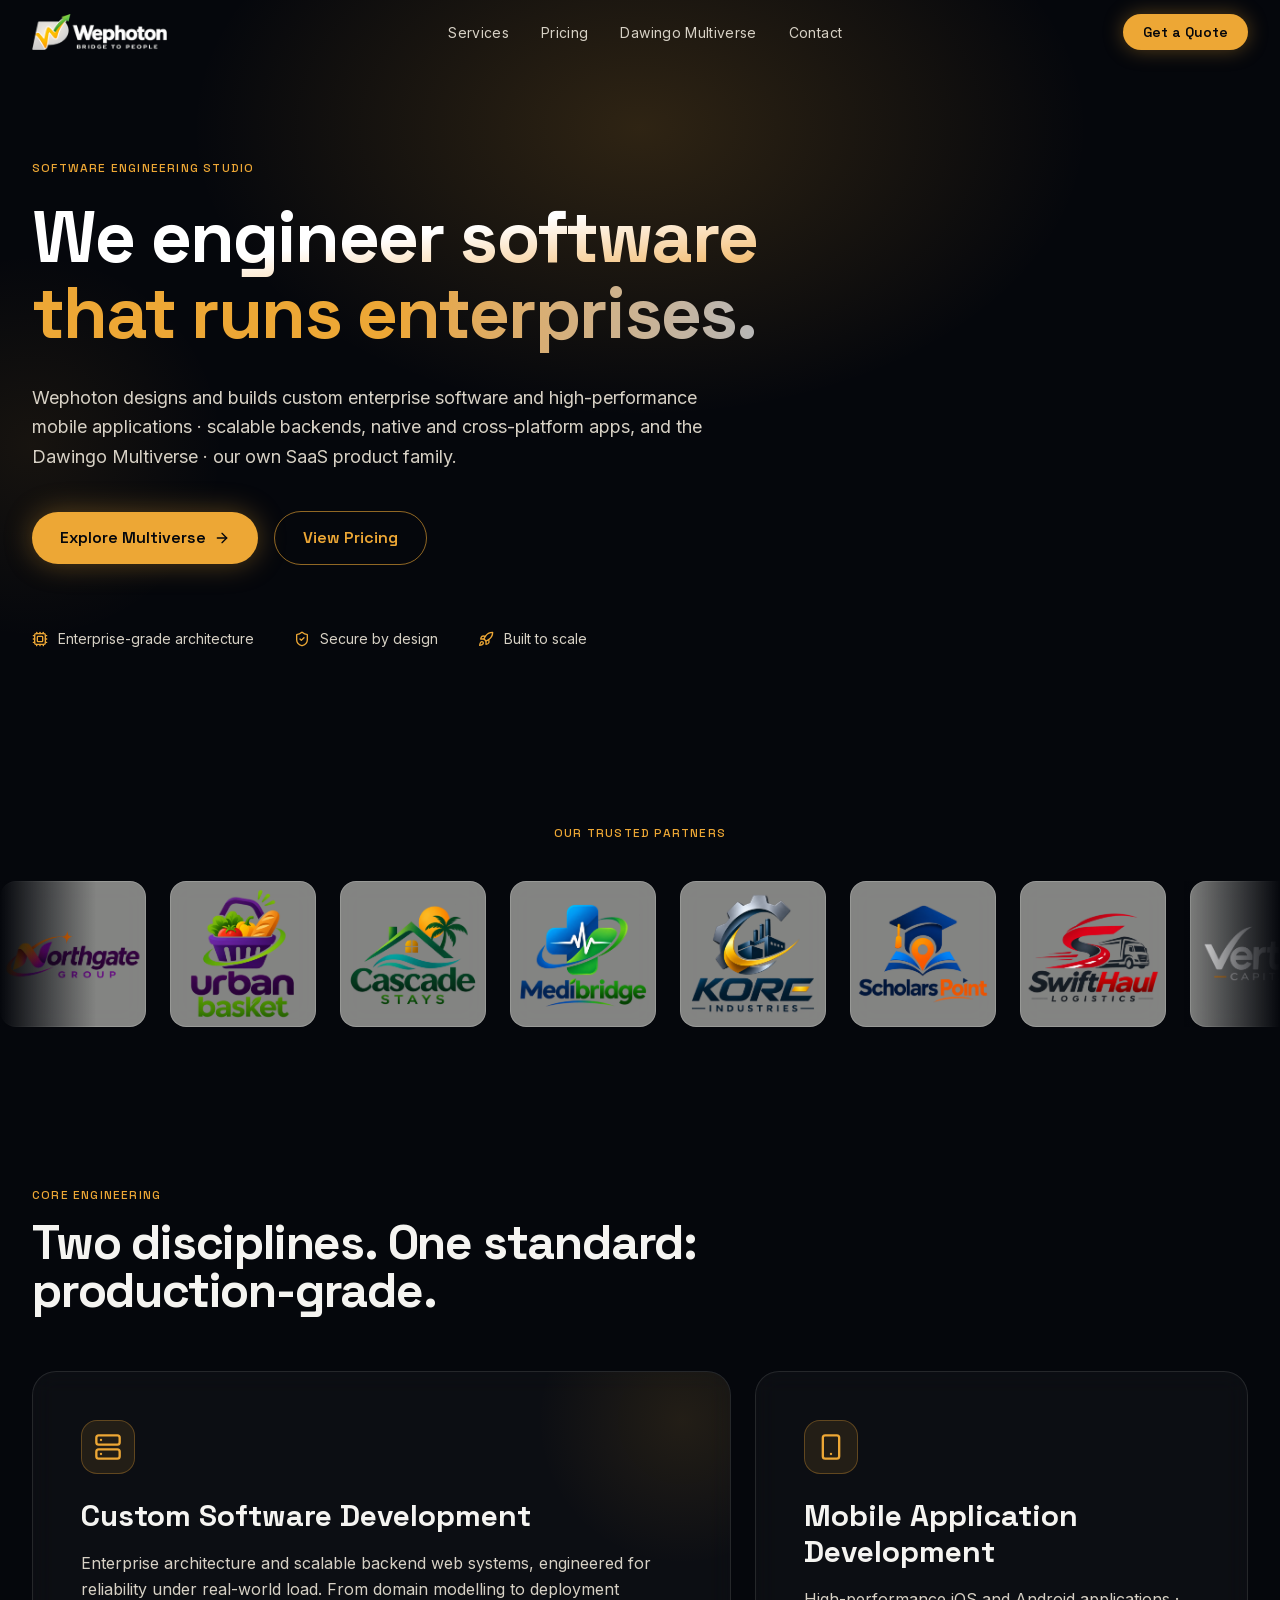
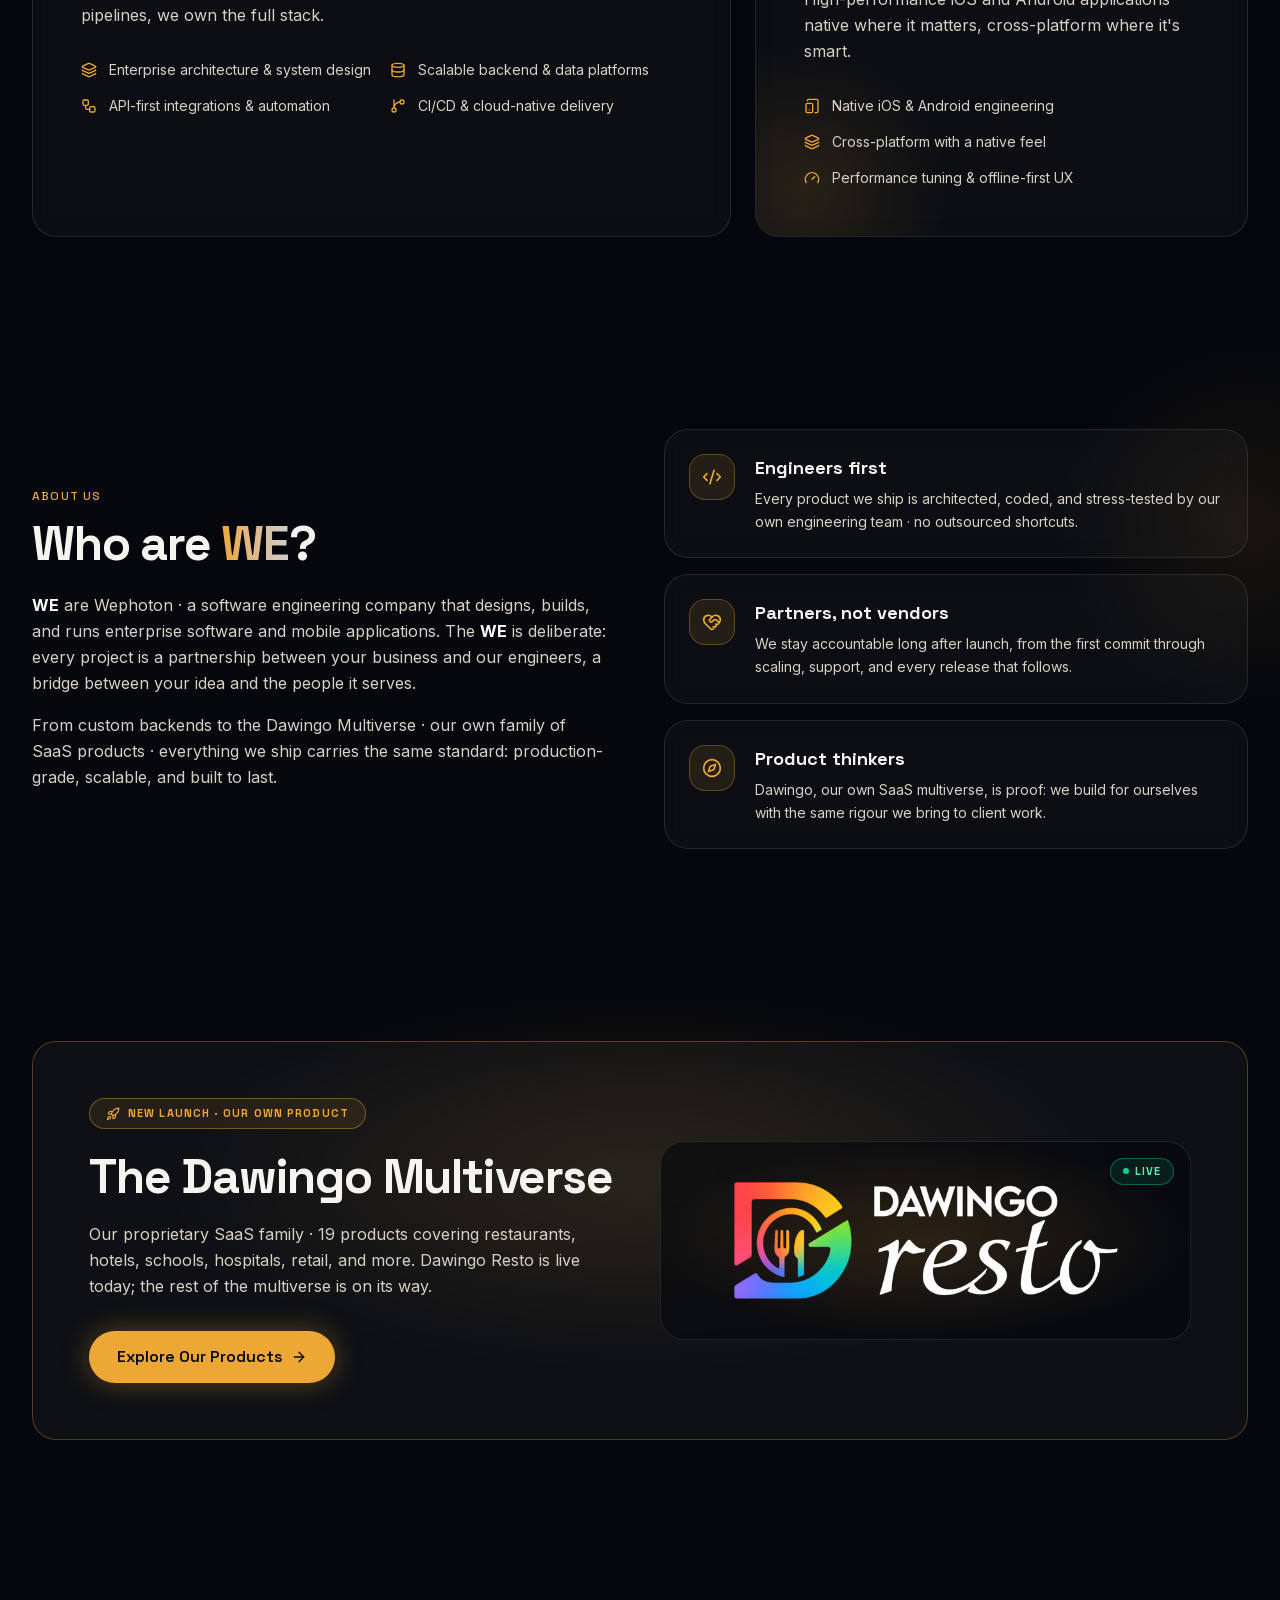
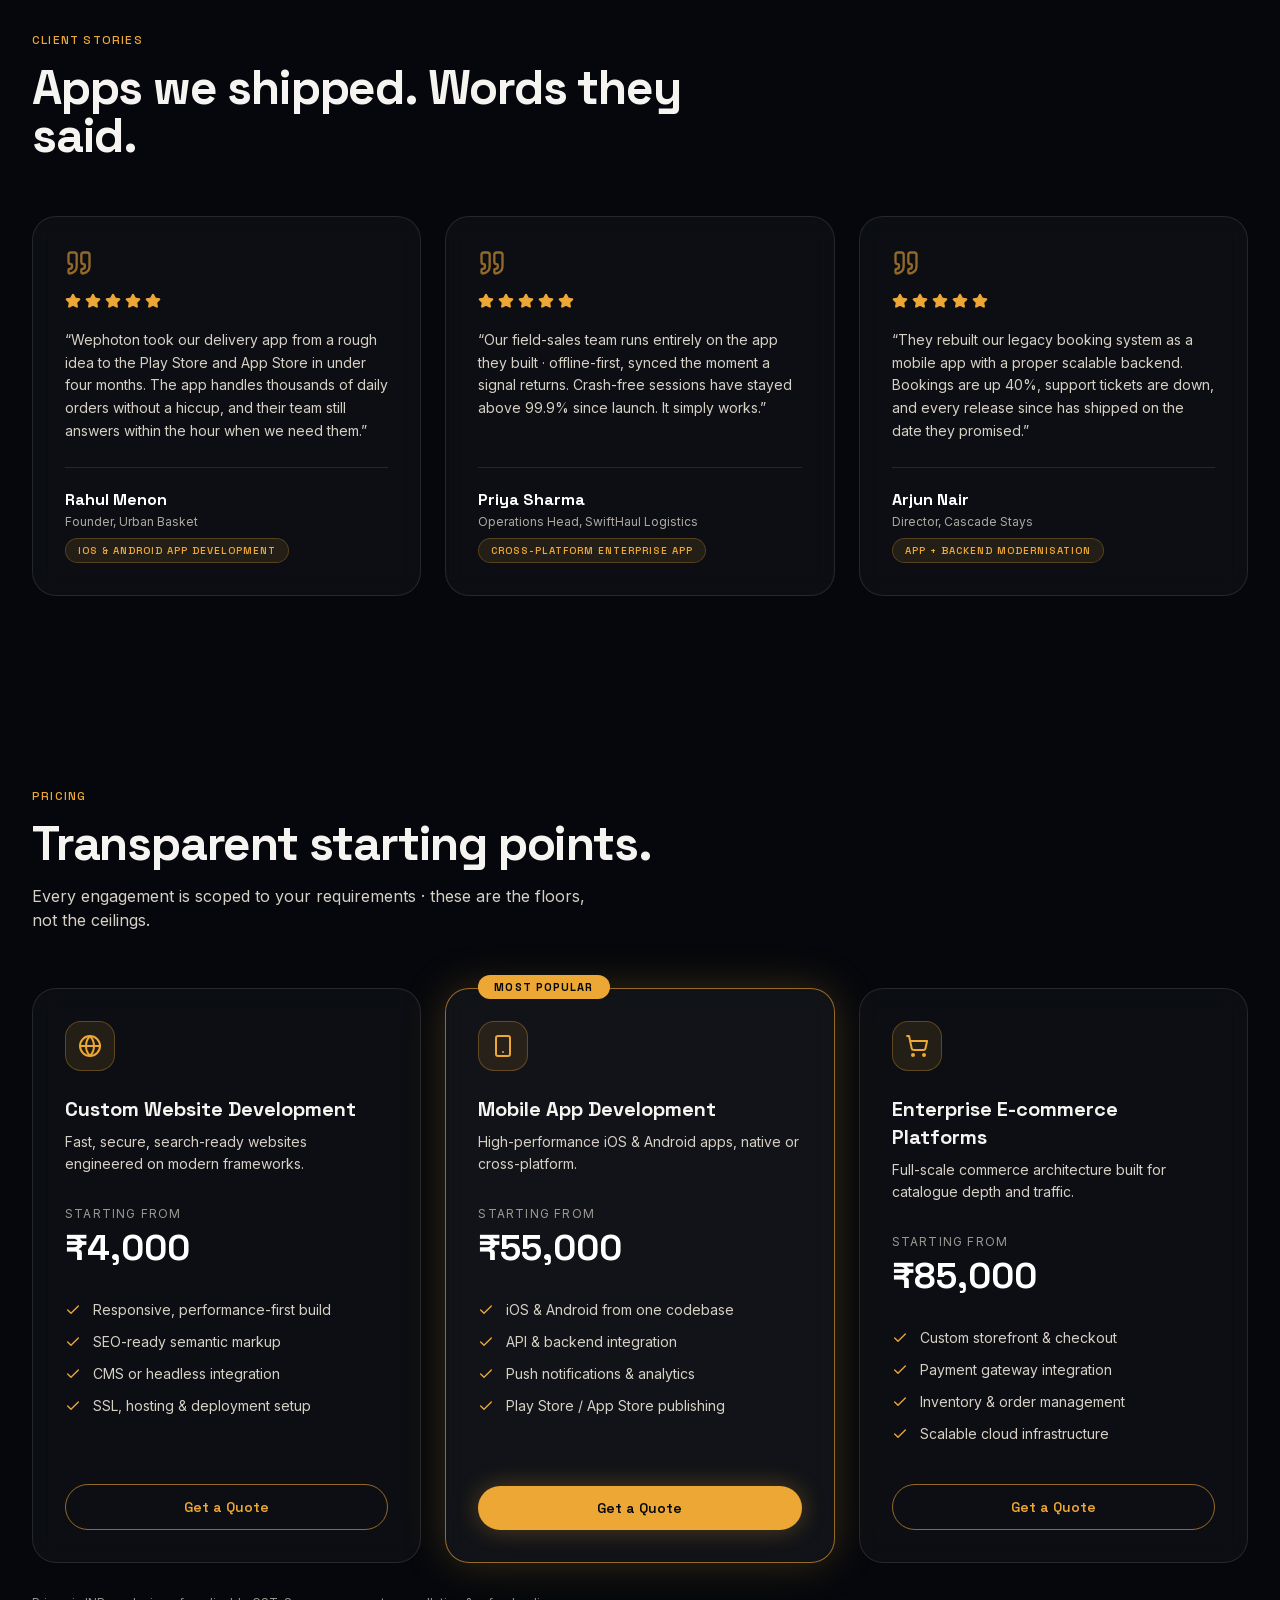
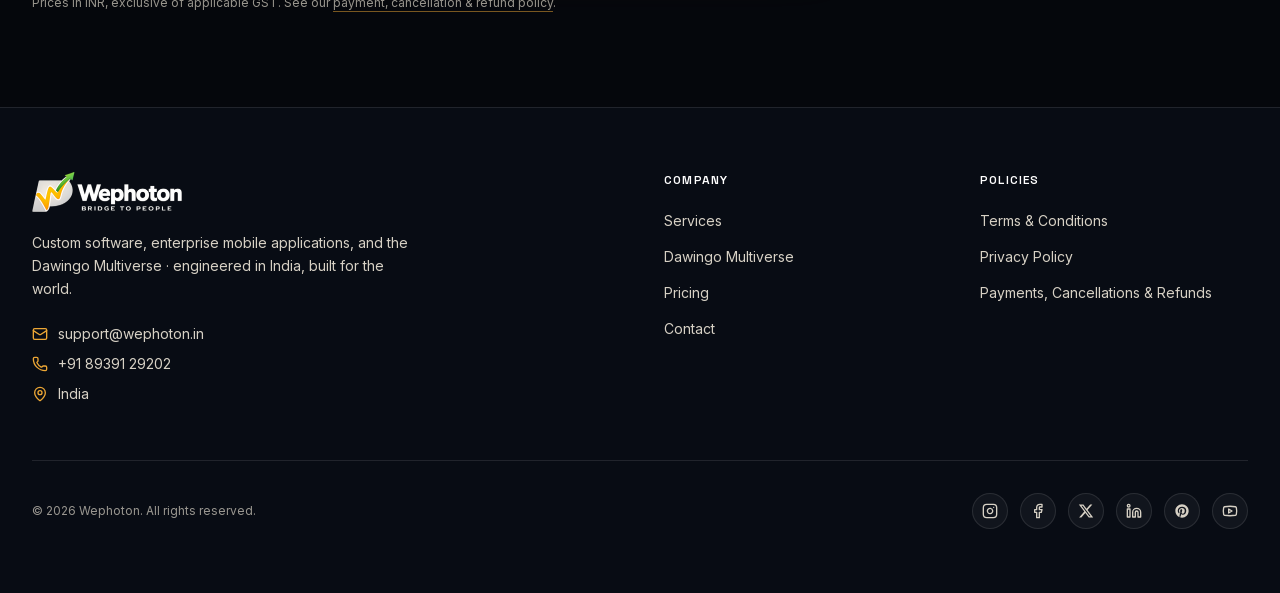
==== commit 9082019a: "style: tight partner cards with #bab9b6 background, no padding Co-Authored-By: Claude Sonnet 5.5 <no" ====
--- a/index.html
+++ b/index.html
@@ -1 +1 @@
-<!DOCTYPE html><html lang="en" class="space_grotesk_4f9f433b-module__fJfFLG__variable inter_7b064e0d-module__MOT0tq__variable h-full antialiased"><head><meta charSet="utf-8"/><meta name="viewport" content="width=device-width, initial-scale=1"/><link rel="preload" href="/_next/static/media/0c89a48fa5027cee-s.p.2cyn07wtgehh0.woff2" as="font" crossorigin="" type="font/woff2"/><link rel="preload" href="/_next/static/media/83afe278b6a6bb3c-s.p.2bn3s6zvc0dyp.woff2" as="font" crossorigin="" type="font/woff2"/><link rel="preload" as="image" href="/brand/wephoton-logo.png"/><link rel="stylesheet" href="/_next/static/chunks/01dr-rjnl4-ek.css" data-precedence="next"/><link rel="preload" as="script" fetchPriority="low" href="/_next/static/chunks/0dhbjz-xsmu83.js"/><script src="/_next/static/chunks/15orcrkp-_9ct.js" async=""></script><script src="/_next/static/chunks/0iec5q4ack_04.js" async=""></script><script src="/_next/static/chunks/082obv3v03b-9.js" async=""></script><script src="/_next/static/chunks/turbopack-009xbv71a0msh.js" async=""></script><script src="/_next/static/chunks/05-c3ty_6dwfk.js" async=""></script><script src="/_next/static/chunks/153tbw49q_1m9.js" async=""></script><script src="/_next/static/chunks/307s922ldtoys.js" async=""></script><meta name="next-size-adjust" content=""/><title>Wephoton · Software &amp; Mobile App Development</title><meta name="description" content="Wephoton engineers enterprise software, high-performance mobile applications, and the Dawingo Multiverse SaaS product family."/><meta name="keywords" content="software development,mobile app development,enterprise software,SaaS,Dawingo,Wephoton"/><meta property="og:title" content="Wephoton · Software &amp; Mobile App Development"/><meta property="og:description" content="Enterprise software, mobile applications, and the Dawingo Multiverse."/><meta property="og:url" content="https://wephoton.in"/><meta property="og:site_name" content="Wephoton"/><meta property="og:type" content="website"/><meta name="twitter:card" content="summary"/><meta name="twitter:title" content="Wephoton · Software &amp; Mobile App Development"/><meta name="twitter:description" content="Enterprise software, mobile applications, and the Dawingo Multiverse."/><link rel="icon" href="/icon.png?icon.3srfbqiegl4az.png" sizes="512x512" type="image/png"/><script src="/_next/static/chunks/0cz1d0mv5g_q7.js" noModule=""></script></head><body class="min-h-full flex flex-col bg-abyss"><div hidden=""><!--$--><!--/$--></div><header class="fixed inset-x-0 top-0 z-50 border-b transition-colors duration-300 border-transparent bg-transparent"><nav aria-label="Main" class="mx-auto flex h-16 max-w-7xl items-center justify-between px-4 sm:px-6 lg:px-8"><a class="flex items-center gap-2" aria-label="Wephoton home" href="/"><img alt="Wephoton · Bridge to People" width="168" height="45" decoding="async" data-nimg="1" class="h-9 w-auto" style="color:transparent" src="/brand/wephoton-logo.png"/></a><ul class="hidden items-center gap-8 md:flex"><li><a class="text-sm tracking-wide text-platinum transition-colors hover:text-amber" href="/#services">Services</a></li><li><a class="text-sm tracking-wide text-platinum transition-colors hover:text-amber" href="/#pricing">Pricing</a></li><li><a class="text-sm tracking-wide text-platinum transition-colors hover:text-amber" href="/dawingo">Dawingo Multiverse</a></li><li><a class="text-sm tracking-wide text-platinum transition-colors hover:text-amber" href="/contact">Contact</a></li></ul><div class="hidden md:block"><a class="inline-flex items-center rounded-full bg-amber px-5 py-2 font-display text-sm font-semibold text-abyss shadow-[0_0_20px_rgba(237,167,53,0.35)] transition-all duration-300 hover:-translate-y-1 hover:shadow-[0_0_36px_rgba(237,167,53,0.6)]" href="/contact">Get a Quote</a></div><button type="button" class="md:hidden" aria-expanded="false" aria-label="Open menu"><svg xmlns="http://www.w3.org/2000/svg" width="24" height="24" viewBox="0 0 24 24" fill="none" stroke="currentColor" stroke-width="2" stroke-linecap="round" stroke-linejoin="round" class="lucide lucide-menu size-6 text-platinum" aria-hidden="true"><path d="M4 5h16"></path><path d="M4 12h16"></path><path d="M4 19h16"></path></svg></button></nav></header><main class="flex-1"><section class="relative overflow-hidden pt-40 pb-28"><div aria-hidden="true" class="pointer-events-none absolute -top-40 left-1/2 h-[36rem] w-[56rem] -translate-x-1/2 rounded-full bg-[radial-gradient(closest-side,rgba(237,167,53,0.18),transparent)]"></div><div aria-hidden="true" class="pointer-events-none absolute top-1/3 -left-40 h-96 w-96 rounded-full bg-[radial-gradient(closest-side,rgba(237,167,53,0.08),transparent)]"></div><div class="relative mx-auto max-w-7xl px-4 sm:px-6 lg:px-8"><p class="font-display text-xs font-medium uppercase tracking-widest text-amber">Software Engineering Studio</p><h1 class="mt-6 max-w-4xl font-display text-5xl font-bold leading-[1.05] tracking-tight sm:text-6xl lg:text-7xl"><span class="bg-gradient-to-br from-white via-white to-amber bg-clip-text text-transparent">We engineer software</span><br/><span class="bg-gradient-to-r from-amber via-amber to-white/70 bg-clip-text text-transparent">that runs enterprises.</span></h1><p class="mt-8 max-w-2xl text-lg leading-relaxed text-platinum">Wephoton designs and builds custom enterprise software and high-performance mobile applications · scalable backends, native and cross-platform apps, and the Dawingo Multiverse · our own SaaS product family.</p><div class="mt-10 flex flex-wrap items-center gap-4"><a class="group inline-flex items-center gap-2 rounded-full bg-amber px-7 py-3.5 font-display font-semibold text-abyss shadow-[0_0_28px_rgba(237,167,53,0.35)] transition-all duration-300 hover:-translate-y-1 hover:shadow-[0_0_48px_rgba(237,167,53,0.6)]" href="/dawingo">Explore Multiverse<svg xmlns="http://www.w3.org/2000/svg" width="24" height="24" viewBox="0 0 24 24" fill="none" stroke="currentColor" stroke-width="2" stroke-linecap="round" stroke-linejoin="round" class="lucide lucide-arrow-right size-4 transition-transform group-hover:translate-x-1" aria-hidden="true"><path d="M5 12h14"></path><path d="m12 5 7 7-7 7"></path></svg></a><a class="inline-flex items-center rounded-full border border-amber/60 px-7 py-3.5 font-display font-semibold text-amber transition-all duration-300 hover:-translate-y-1 hover:border-amber hover:bg-amber/10 hover:shadow-[0_0_28px_rgba(237,167,53,0.25)]" href="/#pricing">View Pricing</a></div><ul class="mt-16 flex flex-wrap gap-x-10 gap-y-4"><li class="flex items-center gap-2.5 text-sm text-platinum"><svg xmlns="http://www.w3.org/2000/svg" width="24" height="24" viewBox="0 0 24 24" fill="none" stroke="currentColor" stroke-width="2" stroke-linecap="round" stroke-linejoin="round" class="lucide lucide-cpu size-4 text-amber" aria-hidden="true"><path d="M12 20v2"></path><path d="M12 2v2"></path><path d="M17 20v2"></path><path d="M17 2v2"></path><path d="M2 12h2"></path><path d="M2 17h2"></path><path d="M2 7h2"></path><path d="M20 12h2"></path><path d="M20 17h2"></path><path d="M20 7h2"></path><path d="M7 20v2"></path><path d="M7 2v2"></path><rect x="4" y="4" width="16" height="16" rx="2"></rect><rect x="8" y="8" width="8" height="8" rx="1"></rect></svg>Enterprise-grade architecture</li><li class="flex items-center gap-2.5 text-sm text-platinum"><svg xmlns="http://www.w3.org/2000/svg" width="24" height="24" viewBox="0 0 24 24" fill="none" stroke="currentColor" stroke-width="2" stroke-linecap="round" stroke-linejoin="round" class="lucide lucide-shield-check size-4 text-amber" aria-hidden="true"><path d="M20 13c0 5-3.5 7.5-7.66 8.95a1 1 0 0 1-.67-.01C7.5 20.5 4 18 4 13V6a1 1 0 0 1 1-1c2 0 4.5-1.2 6.24-2.72a1.17 1.17 0 0 1 1.52 0C14.51 3.81 17 5 19 5a1 1 0 0 1 1 1z"></path><path d="m9 12 2 2 4-4"></path></svg>Secure by design</li><li class="flex items-center gap-2.5 text-sm text-platinum"><svg xmlns="http://www.w3.org/2000/svg" width="24" height="24" viewBox="0 0 24 24" fill="none" stroke="currentColor" stroke-width="2" stroke-linecap="round" stroke-linejoin="round" class="lucide lucide-rocket size-4 text-amber" aria-hidden="true"><path d="M12 15v5s3.03-.55 4-2c1.08-1.62 0-5 0-5"></path><path d="M4.5 16.5c-1.5 1.26-2 5-2 5s3.74-.5 5-2c.71-.84.7-2.13-.09-2.91a2.18 2.18 0 0 0-2.91-.09"></path><path d="M9 12a22 22 0 0 1 2-3.95A12.88 12.88 0 0 1 22 2c0 2.72-.78 7.5-6 11a22.4 22.4 0 0 1-4 2z"></path><path d="M9 12H4s.55-3.03 2-4c1.62-1.08 5 .05 5 .05"></path></svg>Built to scale</li></ul></div></section><section aria-label="Our trusted partners" class="relative py-16"><div class="mx-auto max-w-7xl px-4 sm:px-6 lg:px-8"><p class="text-center font-display text-xs font-medium uppercase tracking-widest text-amber">Our Trusted Partners</p></div><div class="group relative mt-10 overflow-hidden"><div aria-hidden="true" class="pointer-events-none absolute inset-y-0 left-0 z-10 w-24 bg-gradient-to-r from-abyss to-transparent"></div><div aria-hidden="true" class="pointer-events-none absolute inset-y-0 right-0 z-10 w-24 bg-gradient-to-l from-abyss to-transparent"></div><ul class="flex w-max animate-marquee gap-6 group-hover:[animation-play-state:paused]"><li aria-hidden="false" class="flex shrink-0 items-center justify-center"><img src="/partners/northgate-group.png" alt="Northgate Group logo" width="144" height="144" loading="lazy" class="aspect-square w-36 rounded-2xl object-cover shadow-lg"/></li><li aria-hidden="false" class="flex shrink-0 items-center justify-center"><img src="/partners/urban-basket.png" alt="Urban Basket logo" width="144" height="144" loading="lazy" class="aspect-square w-36 rounded-2xl object-cover shadow-lg"/></li><li aria-hidden="false" class="flex shrink-0 items-center justify-center"><img src="/partners/cascade-stays.png" alt="Cascade Stays logo" width="144" height="144" loading="lazy" class="aspect-square w-36 rounded-2xl object-cover shadow-lg"/></li><li aria-hidden="false" class="flex shrink-0 items-center justify-center"><img src="/partners/medibridge.png" alt="MediBridge logo" width="144" height="144" loading="lazy" class="aspect-square w-36 rounded-2xl object-cover shadow-lg"/></li><li aria-hidden="false" class="flex shrink-0 items-center justify-center"><img src="/partners/kore-industries.png" alt="Kore Industries logo" width="144" height="144" loading="lazy" class="aspect-square w-36 rounded-2xl object-cover shadow-lg"/></li><li aria-hidden="false" class="flex shrink-0 items-center justify-center"><img src="/partners/scholars-point.png" alt="Scholars Point logo" width="144" height="144" loading="lazy" class="aspect-square w-36 rounded-2xl object-cover shadow-lg"/></li><li aria-hidden="false" class="flex shrink-0 items-center justify-center"><img src="/partners/swifthaul-logistics.png" alt="SwiftHaul Logistics logo" width="144" height="144" loading="lazy" class="aspect-square w-36 rounded-2xl object-cover shadow-lg"/></li><li aria-hidden="false" class="flex shrink-0 items-center justify-center"><img src="/partners/vertex-capital.png" alt="Vertex Capital logo" width="144" height="144" loading="lazy" class="aspect-square w-36 rounded-2xl object-cover shadow-lg"/></li><li aria-hidden="true" class="flex shrink-0 items-center justify-center"><img src="/partners/northgate-group.png" alt="" width="144" height="144" loading="lazy" class="aspect-square w-36 rounded-2xl object-cover shadow-lg"/></li><li aria-hidden="true" class="flex shrink-0 items-center justify-center"><img src="/partners/urban-basket.png" alt="" width="144" height="144" loading="lazy" class="aspect-square w-36 rounded-2xl object-cover shadow-lg"/></li><li aria-hidden="true" class="flex shrink-0 items-center justify-center"><img src="/partners/cascade-stays.png" alt="" width="144" height="144" loading="lazy" class="aspect-square w-36 rounded-2xl object-cover shadow-lg"/></li><li aria-hidden="true" class="flex shrink-0 items-center justify-center"><img src="/partners/medibridge.png" alt="" width="144" height="144" loading="lazy" class="aspect-square w-36 rounded-2xl object-cover shadow-lg"/></li><li aria-hidden="true" class="flex shrink-0 items-center justify-center"><img src="/partners/kore-industries.png" alt="" width="144" height="144" loading="lazy" class="aspect-square w-36 rounded-2xl object-cover shadow-lg"/></li><li aria-hidden="true" class="flex shrink-0 items-center justify-center"><img src="/partners/scholars-point.png" alt="" width="144" height="144" loading="lazy" class="aspect-square w-36 rounded-2xl object-cover shadow-lg"/></li><li aria-hidden="true" class="flex shrink-0 items-center justify-center"><img src="/partners/swifthaul-logistics.png" alt="" width="144" height="144" loading="lazy" class="aspect-square w-36 rounded-2xl object-cover shadow-lg"/></li><li aria-hidden="true" class="flex shrink-0 items-center justify-center"><img src="/partners/vertex-capital.png" alt="" width="144" height="144" loading="lazy" class="aspect-square w-36 rounded-2xl object-cover shadow-lg"/></li></ul></div></section><section id="services" class="relative scroll-mt-20 py-24"><div class="mx-auto max-w-7xl px-4 sm:px-6 lg:px-8"><p class="font-display text-xs font-medium uppercase tracking-widest text-amber">Core Engineering</p><h2 class="mt-4 max-w-2xl font-display text-4xl font-bold tracking-tight sm:text-5xl">Two disciplines. One standard: production-grade.</h2><div class="mt-14 grid gap-6 lg:grid-cols-12"><article class="group relative overflow-hidden rounded-3xl border border-white/10 bg-white/[0.03] p-8 md:backdrop-blur-md transition-all duration-300 hover:-translate-y-1 hover:border-amber/40 hover:shadow-[0_0_48px_rgba(237,167,53,0.15)] lg:col-span-7 lg:p-12"><div aria-hidden="true" class="pointer-events-none absolute -top-24 -right-24 h-72 w-72 rounded-full bg-[radial-gradient(closest-side,rgba(237,167,53,0.14),transparent)] opacity-70 transition-opacity duration-300 group-hover:opacity-100"></div><div class="relative"><div class="inline-flex rounded-2xl border border-amber/30 bg-amber/10 p-3"><svg xmlns="http://www.w3.org/2000/svg" width="24" height="24" viewBox="0 0 24 24" fill="none" stroke="currentColor" stroke-width="2" stroke-linecap="round" stroke-linejoin="round" class="lucide lucide-server size-7 text-amber" aria-hidden="true"><rect width="20" height="8" x="2" y="2" rx="2" ry="2"></rect><rect width="20" height="8" x="2" y="14" rx="2" ry="2"></rect><line x1="6" x2="6.01" y1="6" y2="6"></line><line x1="6" x2="6.01" y1="18" y2="18"></line></svg></div><h3 class="mt-6 font-display text-2xl font-bold sm:text-3xl">Custom Software Development</h3><p class="mt-4 max-w-xl leading-relaxed text-platinum">Enterprise architecture and scalable backend web systems, engineered for reliability under real-world load. From domain modelling to deployment pipelines, we own the full stack.</p><ul class="mt-8 grid gap-4 sm:grid-cols-2"><li class="flex items-start gap-3 text-sm text-platinum"><svg xmlns="http://www.w3.org/2000/svg" width="24" height="24" viewBox="0 0 24 24" fill="none" stroke="currentColor" stroke-width="2" stroke-linecap="round" stroke-linejoin="round" class="lucide lucide-layers mt-0.5 size-4 shrink-0 text-amber" aria-hidden="true"><path d="M12.83 2.18a2 2 0 0 0-1.66 0L2.6 6.08a1 1 0 0 0 0 1.83l8.58 3.91a2 2 0 0 0 1.66 0l8.58-3.9a1 1 0 0 0 0-1.83z"></path><path d="M2 12a1 1 0 0 0 .58.91l8.6 3.91a2 2 0 0 0 1.65 0l8.58-3.9A1 1 0 0 0 22 12"></path><path d="M2 17a1 1 0 0 0 .58.91l8.6 3.91a2 2 0 0 0 1.65 0l8.58-3.9A1 1 0 0 0 22 17"></path></svg>Enterprise architecture &amp; system design</li><li class="flex items-start gap-3 text-sm text-platinum"><svg xmlns="http://www.w3.org/2000/svg" width="24" height="24" viewBox="0 0 24 24" fill="none" stroke="currentColor" stroke-width="2" stroke-linecap="round" stroke-linejoin="round" class="lucide lucide-database mt-0.5 size-4 shrink-0 text-amber" aria-hidden="true"><ellipse cx="12" cy="5" rx="9" ry="3"></ellipse><path d="M3 5V19A9 3 0 0 0 21 19V5"></path><path d="M3 12A9 3 0 0 0 21 12"></path></svg>Scalable backend &amp; data platforms</li><li class="flex items-start gap-3 text-sm text-platinum"><svg xmlns="http://www.w3.org/2000/svg" width="24" height="24" viewBox="0 0 24 24" fill="none" stroke="currentColor" stroke-width="2" stroke-linecap="round" stroke-linejoin="round" class="lucide lucide-workflow mt-0.5 size-4 shrink-0 text-amber" aria-hidden="true"><rect width="8" height="8" x="3" y="3" rx="2"></rect><path d="M7 11v4a2 2 0 0 0 2 2h4"></path><rect width="8" height="8" x="13" y="13" rx="2"></rect></svg>API-first integrations &amp; automation</li><li class="flex items-start gap-3 text-sm text-platinum"><svg xmlns="http://www.w3.org/2000/svg" width="24" height="24" viewBox="0 0 24 24" fill="none" stroke="currentColor" stroke-width="2" stroke-linecap="round" stroke-linejoin="round" class="lucide lucide-git-branch mt-0.5 size-4 shrink-0 text-amber" aria-hidden="true"><path d="M15 6a9 9 0 0 0-9 9V3"></path><circle cx="18" cy="6" r="3"></circle><circle cx="6" cy="18" r="3"></circle></svg>CI/CD &amp; cloud-native delivery</li></ul></div></article><article class="group relative overflow-hidden rounded-3xl border border-white/10 bg-white/[0.03] p-8 md:backdrop-blur-md transition-all duration-300 hover:-translate-y-1 hover:border-amber/40 hover:shadow-[0_0_48px_rgba(237,167,53,0.15)] lg:col-span-5 lg:p-12"><div aria-hidden="true" class="pointer-events-none absolute -bottom-24 -left-24 h-72 w-72 rounded-full bg-[radial-gradient(closest-side,rgba(237,167,53,0.12),transparent)]"></div><div class="relative"><div class="inline-flex rounded-2xl border border-amber/30 bg-amber/10 p-3"><svg xmlns="http://www.w3.org/2000/svg" width="24" height="24" viewBox="0 0 24 24" fill="none" stroke="currentColor" stroke-width="2" stroke-linecap="round" stroke-linejoin="round" class="lucide lucide-smartphone size-7 text-amber" aria-hidden="true"><rect width="14" height="20" x="5" y="2" rx="2" ry="2"></rect><path d="M12 18h.01"></path></svg></div><h3 class="mt-6 font-display text-2xl font-bold sm:text-3xl">Mobile Application Development</h3><p class="mt-4 leading-relaxed text-platinum">High-performance iOS and Android applications · native where it matters, cross-platform where it&#x27;s smart.</p><ul class="mt-8 grid gap-4"><li class="flex items-start gap-3 text-sm text-platinum"><svg xmlns="http://www.w3.org/2000/svg" width="24" height="24" viewBox="0 0 24 24" fill="none" stroke="currentColor" stroke-width="2" stroke-linecap="round" stroke-linejoin="round" class="lucide lucide-tablet-smartphone mt-0.5 size-4 shrink-0 text-amber" aria-hidden="true"><rect width="10" height="14" x="3" y="8" rx="2"></rect><path d="M5 4a2 2 0 0 1 2-2h12a2 2 0 0 1 2 2v16a2 2 0 0 1-2 2h-2.4"></path><path d="M8 18h.01"></path></svg>Native iOS &amp; Android engineering</li><li class="flex items-start gap-3 text-sm text-platinum"><svg xmlns="http://www.w3.org/2000/svg" width="24" height="24" viewBox="0 0 24 24" fill="none" stroke="currentColor" stroke-width="2" stroke-linecap="round" stroke-linejoin="round" class="lucide lucide-layers mt-0.5 size-4 shrink-0 text-amber" aria-hidden="true"><path d="M12.83 2.18a2 2 0 0 0-1.66 0L2.6 6.08a1 1 0 0 0 0 1.83l8.58 3.91a2 2 0 0 0 1.66 0l8.58-3.9a1 1 0 0 0 0-1.83z"></path><path d="M2 12a1 1 0 0 0 .58.91l8.6 3.91a2 2 0 0 0 1.65 0l8.58-3.9A1 1 0 0 0 22 12"></path><path d="M2 17a1 1 0 0 0 .58.91l8.6 3.91a2 2 0 0 0 1.65 0l8.58-3.9A1 1 0 0 0 22 17"></path></svg>Cross-platform with a native feel</li><li class="flex items-start gap-3 text-sm text-platinum"><svg xmlns="http://www.w3.org/2000/svg" width="24" height="24" viewBox="0 0 24 24" fill="none" stroke="currentColor" stroke-width="2" stroke-linecap="round" stroke-linejoin="round" class="lucide lucide-gauge mt-0.5 size-4 shrink-0 text-amber" aria-hidden="true"><path d="m12 14 4-4"></path><path d="M3.34 19a10 10 0 1 1 17.32 0"></path></svg>Performance tuning &amp; offline-first UX</li></ul></div></article></div></div></section><section id="who-are-we" class="relative overflow-hidden scroll-mt-20 py-24"><div aria-hidden="true" class="pointer-events-none absolute top-0 -right-40 h-96 w-96 rounded-full bg-[radial-gradient(closest-side,rgba(237,167,53,0.08),transparent)]"></div><div class="relative mx-auto max-w-7xl px-4 sm:px-6 lg:px-8"><div class="grid gap-12 lg:grid-cols-2 lg:items-center"><div><p class="font-display text-xs font-medium uppercase tracking-widest text-amber">About Us</p><h2 class="mt-4 font-display text-4xl font-bold tracking-tight sm:text-5xl">Who are<!-- --> <span class="bg-gradient-to-r from-amber to-white/80 bg-clip-text text-transparent">WE</span>?</h2><p class="mt-6 max-w-xl leading-relaxed text-platinum"><strong class="text-white">WE</strong> are Wephoton · a software engineering company that designs, builds, and runs enterprise software and mobile applications. The<!-- --> <strong class="text-white">WE</strong> is deliberate: every project is a partnership between your business and our engineers, a bridge between your idea and the people it serves.</p><p class="mt-4 max-w-xl leading-relaxed text-platinum">From custom backends to the Dawingo Multiverse · our own family of SaaS products · everything we ship carries the same standard: production-grade, scalable, and built to last.</p></div><ul class="space-y-4"><li class="group flex gap-5 rounded-3xl border border-white/10 bg-white/[0.03] p-6 md:backdrop-blur-md transition-all duration-300 hover:-translate-y-1 hover:border-amber/40 hover:shadow-[0_0_36px_rgba(237,167,53,0.15)]"><div class="inline-flex h-fit rounded-2xl border border-amber/30 bg-amber/10 p-3"><svg xmlns="http://www.w3.org/2000/svg" width="24" height="24" viewBox="0 0 24 24" fill="none" stroke="currentColor" stroke-width="2" stroke-linecap="round" stroke-linejoin="round" class="lucide lucide-code-xml size-5 text-amber" aria-hidden="true"><path d="m18 16 4-4-4-4"></path><path d="m6 8-4 4 4 4"></path><path d="m14.5 4-5 16"></path></svg></div><div><h3 class="font-display text-lg font-bold">Engineers first</h3><p class="mt-1.5 text-sm leading-relaxed text-platinum">Every product we ship is architected, coded, and stress-tested by our own engineering team · no outsourced shortcuts.</p></div></li><li class="group flex gap-5 rounded-3xl border border-white/10 bg-white/[0.03] p-6 md:backdrop-blur-md transition-all duration-300 hover:-translate-y-1 hover:border-amber/40 hover:shadow-[0_0_36px_rgba(237,167,53,0.15)]"><div class="inline-flex h-fit rounded-2xl border border-amber/30 bg-amber/10 p-3"><svg xmlns="http://www.w3.org/2000/svg" width="24" height="24" viewBox="0 0 24 24" fill="none" stroke="currentColor" stroke-width="2" stroke-linecap="round" stroke-linejoin="round" class="lucide lucide-heart-handshake size-5 text-amber" aria-hidden="true"><path d="M19.414 14.414C21 12.828 22 11.5 22 9.5a5.5 5.5 0 0 0-9.591-3.676.6.6 0 0 1-.818.001A5.5 5.5 0 0 0 2 9.5c0 2.3 1.5 4 3 5.5l5.535 5.362a2 2 0 0 0 2.879.052 2.12 2.12 0 0 0-.004-3 2.124 2.124 0 1 0 3-3 2.124 2.124 0 0 0 3.004 0 2 2 0 0 0 0-2.828l-1.881-1.882a2.41 2.41 0 0 0-3.409 0l-1.71 1.71a2 2 0 0 1-2.828 0 2 2 0 0 1 0-2.828l2.823-2.762"></path></svg></div><div><h3 class="font-display text-lg font-bold">Partners, not vendors</h3><p class="mt-1.5 text-sm leading-relaxed text-platinum">We stay accountable long after launch, from the first commit through scaling, support, and every release that follows.</p></div></li><li class="group flex gap-5 rounded-3xl border border-white/10 bg-white/[0.03] p-6 md:backdrop-blur-md transition-all duration-300 hover:-translate-y-1 hover:border-amber/40 hover:shadow-[0_0_36px_rgba(237,167,53,0.15)]"><div class="inline-flex h-fit rounded-2xl border border-amber/30 bg-amber/10 p-3"><svg xmlns="http://www.w3.org/2000/svg" width="24" height="24" viewBox="0 0 24 24" fill="none" stroke="currentColor" stroke-width="2" stroke-linecap="round" stroke-linejoin="round" class="lucide lucide-compass size-5 text-amber" aria-hidden="true"><circle cx="12" cy="12" r="10"></circle><path d="m16.24 7.76-1.804 5.411a2 2 0 0 1-1.265 1.265L7.76 16.24l1.804-5.411a2 2 0 0 1 1.265-1.265z"></path></svg></div><div><h3 class="font-display text-lg font-bold">Product thinkers</h3><p class="mt-1.5 text-sm leading-relaxed text-platinum">Dawingo, our own SaaS multiverse, is proof: we build for ourselves with the same rigour we bring to client work.</p></div></li></ul></div></div></section><section id="dawingo" class="relative scroll-mt-20 py-24"><div aria-hidden="true" class="pointer-events-none absolute top-10 left-1/2 h-[24rem] w-[60rem] max-w-full -translate-x-1/2 rounded-full bg-[radial-gradient(closest-side,rgba(237,167,53,0.12),transparent)]"></div><div class="relative mx-auto max-w-7xl px-4 sm:px-6 lg:px-8"><div class="overflow-hidden rounded-3xl border border-amber/30 bg-white/[0.04] p-10 md:backdrop-blur-md sm:p-14"><div class="grid items-center gap-10 lg:grid-cols-2"><div><p class="inline-flex items-center gap-2 rounded-full border border-amber/40 bg-amber/10 px-4 py-1.5 font-display text-[11px] font-bold uppercase tracking-widest text-amber"><svg xmlns="http://www.w3.org/2000/svg" width="24" height="24" viewBox="0 0 24 24" fill="none" stroke="currentColor" stroke-width="2" stroke-linecap="round" stroke-linejoin="round" class="lucide lucide-rocket size-3.5" aria-hidden="true"><path d="M12 15v5s3.03-.55 4-2c1.08-1.62 0-5 0-5"></path><path d="M4.5 16.5c-1.5 1.26-2 5-2 5s3.74-.5 5-2c.71-.84.7-2.13-.09-2.91a2.18 2.18 0 0 0-2.91-.09"></path><path d="M9 12a22 22 0 0 1 2-3.95A12.88 12.88 0 0 1 22 2c0 2.72-.78 7.5-6 11a22.4 22.4 0 0 1-4 2z"></path><path d="M9 12H4s.55-3.03 2-4c1.62-1.08 5 .05 5 .05"></path></svg>New Launch · Our Own Product</p><h2 class="mt-6 font-display text-4xl font-bold tracking-tight sm:text-5xl">The Dawingo Multiverse</h2><p class="mt-5 max-w-xl leading-relaxed text-platinum">Our proprietary SaaS family · 19 products covering restaurants, hotels, schools, hospitals, retail, and more. Dawingo Resto is live today; the rest of the multiverse is on its way.</p><div class="mt-8 flex flex-wrap gap-4"><a class="group inline-flex items-center gap-2 rounded-full bg-amber px-7 py-3.5 font-display font-semibold text-abyss shadow-[0_0_28px_rgba(237,167,53,0.35)] transition-all duration-300 hover:-translate-y-1 hover:shadow-[0_0_48px_rgba(237,167,53,0.6)]" href="/dawingo">Explore Our Products<svg xmlns="http://www.w3.org/2000/svg" width="24" height="24" viewBox="0 0 24 24" fill="none" stroke="currentColor" stroke-width="2" stroke-linecap="round" stroke-linejoin="round" class="lucide lucide-arrow-right size-4 transition-transform group-hover:translate-x-1" aria-hidden="true"><path d="M5 12h14"></path><path d="m12 5 7 7-7 7"></path></svg></a></div></div><div class="relative flex items-center justify-center rounded-3xl border border-white/10 bg-abyss/60 p-10"><div aria-hidden="true" class="pointer-events-none absolute inset-0 rounded-3xl bg-[radial-gradient(closest-side,rgba(237,167,53,0.14),transparent)]"></div><img alt="Dawingo Resto · live now" loading="lazy" width="380" height="115" decoding="async" data-nimg="1" class="relative h-auto w-full max-w-sm" style="color:transparent" src="/brand/dawingo-resto-v2.png"/><span class="absolute top-4 right-4 inline-flex items-center gap-1.5 rounded-full border border-emerald-400/40 bg-emerald-400/10 px-3 py-1 font-display text-[11px] font-bold uppercase tracking-widest text-emerald-300 animate-pulse-live"><span class="size-1.5 rounded-full bg-emerald-400" aria-hidden="true"></span>Live</span></div></div></div></div></section><section id="testimonials" class="relative scroll-mt-20 py-24"><div class="mx-auto max-w-7xl px-4 sm:px-6 lg:px-8"><p class="font-display text-xs font-medium uppercase tracking-widest text-amber">Client Stories</p><h2 class="mt-4 max-w-2xl font-display text-4xl font-bold tracking-tight sm:text-5xl">Apps we shipped. Words they said.</h2><div class="mt-14 grid gap-6 lg:grid-cols-3"><figure class="flex flex-col rounded-3xl border border-white/10 bg-white/[0.03] p-8 md:backdrop-blur-md transition-all duration-300 hover:-translate-y-1 hover:border-amber/40 hover:shadow-[0_0_36px_rgba(237,167,53,0.15)]"><svg xmlns="http://www.w3.org/2000/svg" width="24" height="24" viewBox="0 0 24 24" fill="none" stroke="currentColor" stroke-width="2" stroke-linecap="round" stroke-linejoin="round" class="lucide lucide-quote size-7 text-amber/60" aria-hidden="true"><path d="M16 3a2 2 0 0 0-2 2v6a2 2 0 0 0 2 2 1 1 0 0 1 1 1v1a2 2 0 0 1-2 2 1 1 0 0 0-1 1v2a1 1 0 0 0 1 1 6 6 0 0 0 6-6V5a2 2 0 0 0-2-2z"></path><path d="M5 3a2 2 0 0 0-2 2v6a2 2 0 0 0 2 2 1 1 0 0 1 1 1v1a2 2 0 0 1-2 2 1 1 0 0 0-1 1v2a1 1 0 0 0 1 1 6 6 0 0 0 6-6V5a2 2 0 0 0-2-2z"></path></svg><div class="mt-4 flex gap-1" aria-label="5 out of 5 stars"><svg xmlns="http://www.w3.org/2000/svg" width="24" height="24" viewBox="0 0 24 24" fill="none" stroke="currentColor" stroke-width="2" stroke-linecap="round" stroke-linejoin="round" class="lucide lucide-star size-4 fill-amber text-amber" aria-hidden="true"><path d="M11.525 2.295a.53.53 0 0 1 .95 0l2.31 4.679a2.123 2.123 0 0 0 1.595 1.16l5.166.756a.53.53 0 0 1 .294.904l-3.736 3.638a2.123 2.123 0 0 0-.611 1.878l.882 5.14a.53.53 0 0 1-.771.56l-4.618-2.428a2.122 2.122 0 0 0-1.973 0L6.396 21.01a.53.53 0 0 1-.77-.56l.881-5.139a2.122 2.122 0 0 0-.611-1.879L2.16 9.795a.53.53 0 0 1 .294-.906l5.165-.755a2.122 2.122 0 0 0 1.597-1.16z"></path></svg><svg xmlns="http://www.w3.org/2000/svg" width="24" height="24" viewBox="0 0 24 24" fill="none" stroke="currentColor" stroke-width="2" stroke-linecap="round" stroke-linejoin="round" class="lucide lucide-star size-4 fill-amber text-amber" aria-hidden="true"><path d="M11.525 2.295a.53.53 0 0 1 .95 0l2.31 4.679a2.123 2.123 0 0 0 1.595 1.16l5.166.756a.53.53 0 0 1 .294.904l-3.736 3.638a2.123 2.123 0 0 0-.611 1.878l.882 5.14a.53.53 0 0 1-.771.56l-4.618-2.428a2.122 2.122 0 0 0-1.973 0L6.396 21.01a.53.53 0 0 1-.77-.56l.881-5.139a2.122 2.122 0 0 0-.611-1.879L2.16 9.795a.53.53 0 0 1 .294-.906l5.165-.755a2.122 2.122 0 0 0 1.597-1.16z"></path></svg><svg xmlns="http://www.w3.org/2000/svg" width="24" height="24" viewBox="0 0 24 24" fill="none" stroke="currentColor" stroke-width="2" stroke-linecap="round" stroke-linejoin="round" class="lucide lucide-star size-4 fill-amber text-amber" aria-hidden="true"><path d="M11.525 2.295a.53.53 0 0 1 .95 0l2.31 4.679a2.123 2.123 0 0 0 1.595 1.16l5.166.756a.53.53 0 0 1 .294.904l-3.736 3.638a2.123 2.123 0 0 0-.611 1.878l.882 5.14a.53.53 0 0 1-.771.56l-4.618-2.428a2.122 2.122 0 0 0-1.973 0L6.396 21.01a.53.53 0 0 1-.77-.56l.881-5.139a2.122 2.122 0 0 0-.611-1.879L2.16 9.795a.53.53 0 0 1 .294-.906l5.165-.755a2.122 2.122 0 0 0 1.597-1.16z"></path></svg><svg xmlns="http://www.w3.org/2000/svg" width="24" height="24" viewBox="0 0 24 24" fill="none" stroke="currentColor" stroke-width="2" stroke-linecap="round" stroke-linejoin="round" class="lucide lucide-star size-4 fill-amber text-amber" aria-hidden="true"><path d="M11.525 2.295a.53.53 0 0 1 .95 0l2.31 4.679a2.123 2.123 0 0 0 1.595 1.16l5.166.756a.53.53 0 0 1 .294.904l-3.736 3.638a2.123 2.123 0 0 0-.611 1.878l.882 5.14a.53.53 0 0 1-.771.56l-4.618-2.428a2.122 2.122 0 0 0-1.973 0L6.396 21.01a.53.53 0 0 1-.77-.56l.881-5.139a2.122 2.122 0 0 0-.611-1.879L2.16 9.795a.53.53 0 0 1 .294-.906l5.165-.755a2.122 2.122 0 0 0 1.597-1.16z"></path></svg><svg xmlns="http://www.w3.org/2000/svg" width="24" height="24" viewBox="0 0 24 24" fill="none" stroke="currentColor" stroke-width="2" stroke-linecap="round" stroke-linejoin="round" class="lucide lucide-star size-4 fill-amber text-amber" aria-hidden="true"><path d="M11.525 2.295a.53.53 0 0 1 .95 0l2.31 4.679a2.123 2.123 0 0 0 1.595 1.16l5.166.756a.53.53 0 0 1 .294.904l-3.736 3.638a2.123 2.123 0 0 0-.611 1.878l.882 5.14a.53.53 0 0 1-.771.56l-4.618-2.428a2.122 2.122 0 0 0-1.973 0L6.396 21.01a.53.53 0 0 1-.77-.56l.881-5.139a2.122 2.122 0 0 0-.611-1.879L2.16 9.795a.53.53 0 0 1 .294-.906l5.165-.755a2.122 2.122 0 0 0 1.597-1.16z"></path></svg></div><blockquote class="mt-5 flex-1 text-sm leading-relaxed text-platinum">“<!-- -->Wephoton took our delivery app from a rough idea to the Play Store and App Store in under four months. The app handles thousands of daily orders without a hiccup, and their team still answers within the hour when we need them.<!-- -->”</blockquote><figcaption class="mt-6 border-t border-white/10 pt-5"><p class="font-display font-bold text-white">Rahul Menon</p><p class="mt-0.5 text-xs text-platinum/80">Founder, Urban Basket</p><p class="mt-2 inline-block rounded-full border border-amber/25 bg-amber/10 px-3 py-1 font-display text-[10px] font-semibold uppercase tracking-widest text-amber">iOS &amp; Android app development</p></figcaption></figure><figure class="flex flex-col rounded-3xl border border-white/10 bg-white/[0.03] p-8 md:backdrop-blur-md transition-all duration-300 hover:-translate-y-1 hover:border-amber/40 hover:shadow-[0_0_36px_rgba(237,167,53,0.15)]"><svg xmlns="http://www.w3.org/2000/svg" width="24" height="24" viewBox="0 0 24 24" fill="none" stroke="currentColor" stroke-width="2" stroke-linecap="round" stroke-linejoin="round" class="lucide lucide-quote size-7 text-amber/60" aria-hidden="true"><path d="M16 3a2 2 0 0 0-2 2v6a2 2 0 0 0 2 2 1 1 0 0 1 1 1v1a2 2 0 0 1-2 2 1 1 0 0 0-1 1v2a1 1 0 0 0 1 1 6 6 0 0 0 6-6V5a2 2 0 0 0-2-2z"></path><path d="M5 3a2 2 0 0 0-2 2v6a2 2 0 0 0 2 2 1 1 0 0 1 1 1v1a2 2 0 0 1-2 2 1 1 0 0 0-1 1v2a1 1 0 0 0 1 1 6 6 0 0 0 6-6V5a2 2 0 0 0-2-2z"></path></svg><div class="mt-4 flex gap-1" aria-label="5 out of 5 stars"><svg xmlns="http://www.w3.org/2000/svg" width="24" height="24" viewBox="0 0 24 24" fill="none" stroke="currentColor" stroke-width="2" stroke-linecap="round" stroke-linejoin="round" class="lucide lucide-star size-4 fill-amber text-amber" aria-hidden="true"><path d="M11.525 2.295a.53.53 0 0 1 .95 0l2.31 4.679a2.123 2.123 0 0 0 1.595 1.16l5.166.756a.53.53 0 0 1 .294.904l-3.736 3.638a2.123 2.123 0 0 0-.611 1.878l.882 5.14a.53.53 0 0 1-.771.56l-4.618-2.428a2.122 2.122 0 0 0-1.973 0L6.396 21.01a.53.53 0 0 1-.77-.56l.881-5.139a2.122 2.122 0 0 0-.611-1.879L2.16 9.795a.53.53 0 0 1 .294-.906l5.165-.755a2.122 2.122 0 0 0 1.597-1.16z"></path></svg><svg xmlns="http://www.w3.org/2000/svg" width="24" height="24" viewBox="0 0 24 24" fill="none" stroke="currentColor" stroke-width="2" stroke-linecap="round" stroke-linejoin="round" class="lucide lucide-star size-4 fill-amber text-amber" aria-hidden="true"><path d="M11.525 2.295a.53.53 0 0 1 .95 0l2.31 4.679a2.123 2.123 0 0 0 1.595 1.16l5.166.756a.53.53 0 0 1 .294.904l-3.736 3.638a2.123 2.123 0 0 0-.611 1.878l.882 5.14a.53.53 0 0 1-.771.56l-4.618-2.428a2.122 2.122 0 0 0-1.973 0L6.396 21.01a.53.53 0 0 1-.77-.56l.881-5.139a2.122 2.122 0 0 0-.611-1.879L2.16 9.795a.53.53 0 0 1 .294-.906l5.165-.755a2.122 2.122 0 0 0 1.597-1.16z"></path></svg><svg xmlns="http://www.w3.org/2000/svg" width="24" height="24" viewBox="0 0 24 24" fill="none" stroke="currentColor" stroke-width="2" stroke-linecap="round" stroke-linejoin="round" class="lucide lucide-star size-4 fill-amber text-amber" aria-hidden="true"><path d="M11.525 2.295a.53.53 0 0 1 .95 0l2.31 4.679a2.123 2.123 0 0 0 1.595 1.16l5.166.756a.53.53 0 0 1 .294.904l-3.736 3.638a2.123 2.123 0 0 0-.611 1.878l.882 5.14a.53.53 0 0 1-.771.56l-4.618-2.428a2.122 2.122 0 0 0-1.973 0L6.396 21.01a.53.53 0 0 1-.77-.56l.881-5.139a2.122 2.122 0 0 0-.611-1.879L2.16 9.795a.53.53 0 0 1 .294-.906l5.165-.755a2.122 2.122 0 0 0 1.597-1.16z"></path></svg><svg xmlns="http://www.w3.org/2000/svg" width="24" height="24" viewBox="0 0 24 24" fill="none" stroke="currentColor" stroke-width="2" stroke-linecap="round" stroke-linejoin="round" class="lucide lucide-star size-4 fill-amber text-amber" aria-hidden="true"><path d="M11.525 2.295a.53.53 0 0 1 .95 0l2.31 4.679a2.123 2.123 0 0 0 1.595 1.16l5.166.756a.53.53 0 0 1 .294.904l-3.736 3.638a2.123 2.123 0 0 0-.611 1.878l.882 5.14a.53.53 0 0 1-.771.56l-4.618-2.428a2.122 2.122 0 0 0-1.973 0L6.396 21.01a.53.53 0 0 1-.77-.56l.881-5.139a2.122 2.122 0 0 0-.611-1.879L2.16 9.795a.53.53 0 0 1 .294-.906l5.165-.755a2.122 2.122 0 0 0 1.597-1.16z"></path></svg><svg xmlns="http://www.w3.org/2000/svg" width="24" height="24" viewBox="0 0 24 24" fill="none" stroke="currentColor" stroke-width="2" stroke-linecap="round" stroke-linejoin="round" class="lucide lucide-star size-4 fill-amber text-amber" aria-hidden="true"><path d="M11.525 2.295a.53.53 0 0 1 .95 0l2.31 4.679a2.123 2.123 0 0 0 1.595 1.16l5.166.756a.53.53 0 0 1 .294.904l-3.736 3.638a2.123 2.123 0 0 0-.611 1.878l.882 5.14a.53.53 0 0 1-.771.56l-4.618-2.428a2.122 2.122 0 0 0-1.973 0L6.396 21.01a.53.53 0 0 1-.77-.56l.881-5.139a2.122 2.122 0 0 0-.611-1.879L2.16 9.795a.53.53 0 0 1 .294-.906l5.165-.755a2.122 2.122 0 0 0 1.597-1.16z"></path></svg></div><blockquote class="mt-5 flex-1 text-sm leading-relaxed text-platinum">“<!-- -->Our field-sales team runs entirely on the app they built · offline-first, synced the moment a signal returns. Crash-free sessions have stayed above 99.9% since launch. It simply works.<!-- -->”</blockquote><figcaption class="mt-6 border-t border-white/10 pt-5"><p class="font-display font-bold text-white">Priya Sharma</p><p class="mt-0.5 text-xs text-platinum/80">Operations Head, SwiftHaul Logistics</p><p class="mt-2 inline-block rounded-full border border-amber/25 bg-amber/10 px-3 py-1 font-display text-[10px] font-semibold uppercase tracking-widest text-amber">Cross-platform enterprise app</p></figcaption></figure><figure class="flex flex-col rounded-3xl border border-white/10 bg-white/[0.03] p-8 md:backdrop-blur-md transition-all duration-300 hover:-translate-y-1 hover:border-amber/40 hover:shadow-[0_0_36px_rgba(237,167,53,0.15)]"><svg xmlns="http://www.w3.org/2000/svg" width="24" height="24" viewBox="0 0 24 24" fill="none" stroke="currentColor" stroke-width="2" stroke-linecap="round" stroke-linejoin="round" class="lucide lucide-quote size-7 text-amber/60" aria-hidden="true"><path d="M16 3a2 2 0 0 0-2 2v6a2 2 0 0 0 2 2 1 1 0 0 1 1 1v1a2 2 0 0 1-2 2 1 1 0 0 0-1 1v2a1 1 0 0 0 1 1 6 6 0 0 0 6-6V5a2 2 0 0 0-2-2z"></path><path d="M5 3a2 2 0 0 0-2 2v6a2 2 0 0 0 2 2 1 1 0 0 1 1 1v1a2 2 0 0 1-2 2 1 1 0 0 0-1 1v2a1 1 0 0 0 1 1 6 6 0 0 0 6-6V5a2 2 0 0 0-2-2z"></path></svg><div class="mt-4 flex gap-1" aria-label="5 out of 5 stars"><svg xmlns="http://www.w3.org/2000/svg" width="24" height="24" viewBox="0 0 24 24" fill="none" stroke="currentColor" stroke-width="2" stroke-linecap="round" stroke-linejoin="round" class="lucide lucide-star size-4 fill-amber text-amber" aria-hidden="true"><path d="M11.525 2.295a.53.53 0 0 1 .95 0l2.31 4.679a2.123 2.123 0 0 0 1.595 1.16l5.166.756a.53.53 0 0 1 .294.904l-3.736 3.638a2.123 2.123 0 0 0-.611 1.878l.882 5.14a.53.53 0 0 1-.771.56l-4.618-2.428a2.122 2.122 0 0 0-1.973 0L6.396 21.01a.53.53 0 0 1-.77-.56l.881-5.139a2.122 2.122 0 0 0-.611-1.879L2.16 9.795a.53.53 0 0 1 .294-.906l5.165-.755a2.122 2.122 0 0 0 1.597-1.16z"></path></svg><svg xmlns="http://www.w3.org/2000/svg" width="24" height="24" viewBox="0 0 24 24" fill="none" stroke="currentColor" stroke-width="2" stroke-linecap="round" stroke-linejoin="round" class="lucide lucide-star size-4 fill-amber text-amber" aria-hidden="true"><path d="M11.525 2.295a.53.53 0 0 1 .95 0l2.31 4.679a2.123 2.123 0 0 0 1.595 1.16l5.166.756a.53.53 0 0 1 .294.904l-3.736 3.638a2.123 2.123 0 0 0-.611 1.878l.882 5.14a.53.53 0 0 1-.771.56l-4.618-2.428a2.122 2.122 0 0 0-1.973 0L6.396 21.01a.53.53 0 0 1-.77-.56l.881-5.139a2.122 2.122 0 0 0-.611-1.879L2.16 9.795a.53.53 0 0 1 .294-.906l5.165-.755a2.122 2.122 0 0 0 1.597-1.16z"></path></svg><svg xmlns="http://www.w3.org/2000/svg" width="24" height="24" viewBox="0 0 24 24" fill="none" stroke="currentColor" stroke-width="2" stroke-linecap="round" stroke-linejoin="round" class="lucide lucide-star size-4 fill-amber text-amber" aria-hidden="true"><path d="M11.525 2.295a.53.53 0 0 1 .95 0l2.31 4.679a2.123 2.123 0 0 0 1.595 1.16l5.166.756a.53.53 0 0 1 .294.904l-3.736 3.638a2.123 2.123 0 0 0-.611 1.878l.882 5.14a.53.53 0 0 1-.771.56l-4.618-2.428a2.122 2.122 0 0 0-1.973 0L6.396 21.01a.53.53 0 0 1-.77-.56l.881-5.139a2.122 2.122 0 0 0-.611-1.879L2.16 9.795a.53.53 0 0 1 .294-.906l5.165-.755a2.122 2.122 0 0 0 1.597-1.16z"></path></svg><svg xmlns="http://www.w3.org/2000/svg" width="24" height="24" viewBox="0 0 24 24" fill="none" stroke="currentColor" stroke-width="2" stroke-linecap="round" stroke-linejoin="round" class="lucide lucide-star size-4 fill-amber text-amber" aria-hidden="true"><path d="M11.525 2.295a.53.53 0 0 1 .95 0l2.31 4.679a2.123 2.123 0 0 0 1.595 1.16l5.166.756a.53.53 0 0 1 .294.904l-3.736 3.638a2.123 2.123 0 0 0-.611 1.878l.882 5.14a.53.53 0 0 1-.771.56l-4.618-2.428a2.122 2.122 0 0 0-1.973 0L6.396 21.01a.53.53 0 0 1-.77-.56l.881-5.139a2.122 2.122 0 0 0-.611-1.879L2.16 9.795a.53.53 0 0 1 .294-.906l5.165-.755a2.122 2.122 0 0 0 1.597-1.16z"></path></svg><svg xmlns="http://www.w3.org/2000/svg" width="24" height="24" viewBox="0 0 24 24" fill="none" stroke="currentColor" stroke-width="2" stroke-linecap="round" stroke-linejoin="round" class="lucide lucide-star size-4 fill-amber text-amber" aria-hidden="true"><path d="M11.525 2.295a.53.53 0 0 1 .95 0l2.31 4.679a2.123 2.123 0 0 0 1.595 1.16l5.166.756a.53.53 0 0 1 .294.904l-3.736 3.638a2.123 2.123 0 0 0-.611 1.878l.882 5.14a.53.53 0 0 1-.771.56l-4.618-2.428a2.122 2.122 0 0 0-1.973 0L6.396 21.01a.53.53 0 0 1-.77-.56l.881-5.139a2.122 2.122 0 0 0-.611-1.879L2.16 9.795a.53.53 0 0 1 .294-.906l5.165-.755a2.122 2.122 0 0 0 1.597-1.16z"></path></svg></div><blockquote class="mt-5 flex-1 text-sm leading-relaxed text-platinum">“<!-- -->They rebuilt our legacy booking system as a mobile app with a proper scalable backend. Bookings are up 40%, support tickets are down, and every release since has shipped on the date they promised.<!-- -->”</blockquote><figcaption class="mt-6 border-t border-white/10 pt-5"><p class="font-display font-bold text-white">Arjun Nair</p><p class="mt-0.5 text-xs text-platinum/80">Director, Cascade Stays</p><p class="mt-2 inline-block rounded-full border border-amber/25 bg-amber/10 px-3 py-1 font-display text-[10px] font-semibold uppercase tracking-widest text-amber">App + backend modernisation</p></figcaption></figure></div></div></section><section id="pricing" class="relative scroll-mt-20 py-24"><div class="mx-auto max-w-7xl px-4 sm:px-6 lg:px-8"><p class="font-display text-xs font-medium uppercase tracking-widest text-amber">Pricing</p><h2 class="mt-4 max-w-2xl font-display text-4xl font-bold tracking-tight sm:text-5xl">Transparent starting points.</h2><p class="mt-4 max-w-xl text-platinum">Every engagement is scoped to your requirements · these are the floors, not the ceilings.</p><div class="mt-14 grid gap-6 lg:grid-cols-3"><article class="relative flex flex-col rounded-3xl border p-8 md:backdrop-blur-md transition-all duration-300 hover:-translate-y-1 border-white/10 bg-white/[0.03] hover:border-amber/40 hover:shadow-[0_0_36px_rgba(237,167,53,0.15)]"><div class="inline-flex w-fit rounded-2xl border border-amber/30 bg-amber/10 p-3"><svg xmlns="http://www.w3.org/2000/svg" width="24" height="24" viewBox="0 0 24 24" fill="none" stroke="currentColor" stroke-width="2" stroke-linecap="round" stroke-linejoin="round" class="lucide lucide-globe size-6 text-amber" aria-hidden="true"><circle cx="12" cy="12" r="10"></circle><path d="M12 2a14.5 14.5 0 0 0 0 20 14.5 14.5 0 0 0 0-20"></path><path d="M2 12h20"></path></svg></div><h3 class="mt-6 font-display text-xl font-bold">Custom Website Development</h3><p class="mt-2 text-sm leading-relaxed text-platinum">Fast, secure, search-ready websites engineered on modern frameworks.</p><p class="mt-6"><span class="text-xs uppercase tracking-widest text-platinum/70">Starting from</span><span class="mt-1 block font-display text-4xl font-bold text-white">₹4,000</span></p><ul class="mt-8 space-y-3"><li class="flex items-start gap-3 text-sm text-platinum"><svg xmlns="http://www.w3.org/2000/svg" width="24" height="24" viewBox="0 0 24 24" fill="none" stroke="currentColor" stroke-width="2" stroke-linecap="round" stroke-linejoin="round" class="lucide lucide-check mt-0.5 size-4 shrink-0 text-amber" aria-hidden="true"><path d="M20 6 9 17l-5-5"></path></svg>Responsive, performance-first build</li><li class="flex items-start gap-3 text-sm text-platinum"><svg xmlns="http://www.w3.org/2000/svg" width="24" height="24" viewBox="0 0 24 24" fill="none" stroke="currentColor" stroke-width="2" stroke-linecap="round" stroke-linejoin="round" class="lucide lucide-check mt-0.5 size-4 shrink-0 text-amber" aria-hidden="true"><path d="M20 6 9 17l-5-5"></path></svg>SEO-ready semantic markup</li><li class="flex items-start gap-3 text-sm text-platinum"><svg xmlns="http://www.w3.org/2000/svg" width="24" height="24" viewBox="0 0 24 24" fill="none" stroke="currentColor" stroke-width="2" stroke-linecap="round" stroke-linejoin="round" class="lucide lucide-check mt-0.5 size-4 shrink-0 text-amber" aria-hidden="true"><path d="M20 6 9 17l-5-5"></path></svg>CMS or headless integration</li><li class="flex items-start gap-3 text-sm text-platinum"><svg xmlns="http://www.w3.org/2000/svg" width="24" height="24" viewBox="0 0 24 24" fill="none" stroke="currentColor" stroke-width="2" stroke-linecap="round" stroke-linejoin="round" class="lucide lucide-check mt-0.5 size-4 shrink-0 text-amber" aria-hidden="true"><path d="M20 6 9 17l-5-5"></path></svg>SSL, hosting &amp; deployment setup</li></ul><div class="mt-auto pt-10"><a class="block rounded-full px-6 py-3 text-center font-display text-sm font-semibold transition-all duration-300 hover:-translate-y-1 border border-amber/60 text-amber hover:bg-amber/10 hover:shadow-[0_0_24px_rgba(237,167,53,0.2)]" href="/contact">Get a Quote</a></div></article><article class="relative flex flex-col rounded-3xl border p-8 md:backdrop-blur-md transition-all duration-300 hover:-translate-y-1 border-amber/60 bg-white/[0.05] shadow-[0_0_44px_rgba(237,167,53,0.22)] hover:shadow-[0_0_64px_rgba(237,167,53,0.35)]"><span class="absolute -top-3.5 left-8 rounded-full bg-amber px-4 py-1 font-display text-[11px] font-bold uppercase tracking-widest text-abyss">Most Popular</span><div class="inline-flex w-fit rounded-2xl border border-amber/30 bg-amber/10 p-3"><svg xmlns="http://www.w3.org/2000/svg" width="24" height="24" viewBox="0 0 24 24" fill="none" stroke="currentColor" stroke-width="2" stroke-linecap="round" stroke-linejoin="round" class="lucide lucide-smartphone size-6 text-amber" aria-hidden="true"><rect width="14" height="20" x="5" y="2" rx="2" ry="2"></rect><path d="M12 18h.01"></path></svg></div><h3 class="mt-6 font-display text-xl font-bold">Mobile App Development</h3><p class="mt-2 text-sm leading-relaxed text-platinum">High-performance iOS &amp; Android apps, native or cross-platform.</p><p class="mt-6"><span class="text-xs uppercase tracking-widest text-platinum/70">Starting from</span><span class="mt-1 block font-display text-4xl font-bold text-white">₹55,000</span></p><ul class="mt-8 space-y-3"><li class="flex items-start gap-3 text-sm text-platinum"><svg xmlns="http://www.w3.org/2000/svg" width="24" height="24" viewBox="0 0 24 24" fill="none" stroke="currentColor" stroke-width="2" stroke-linecap="round" stroke-linejoin="round" class="lucide lucide-check mt-0.5 size-4 shrink-0 text-amber" aria-hidden="true"><path d="M20 6 9 17l-5-5"></path></svg>iOS &amp; Android from one codebase</li><li class="flex items-start gap-3 text-sm text-platinum"><svg xmlns="http://www.w3.org/2000/svg" width="24" height="24" viewBox="0 0 24 24" fill="none" stroke="currentColor" stroke-width="2" stroke-linecap="round" stroke-linejoin="round" class="lucide lucide-check mt-0.5 size-4 shrink-0 text-amber" aria-hidden="true"><path d="M20 6 9 17l-5-5"></path></svg>API &amp; backend integration</li><li class="flex items-start gap-3 text-sm text-platinum"><svg xmlns="http://www.w3.org/2000/svg" width="24" height="24" viewBox="0 0 24 24" fill="none" stroke="currentColor" stroke-width="2" stroke-linecap="round" stroke-linejoin="round" class="lucide lucide-check mt-0.5 size-4 shrink-0 text-amber" aria-hidden="true"><path d="M20 6 9 17l-5-5"></path></svg>Push notifications &amp; analytics</li><li class="flex items-start gap-3 text-sm text-platinum"><svg xmlns="http://www.w3.org/2000/svg" width="24" height="24" viewBox="0 0 24 24" fill="none" stroke="currentColor" stroke-width="2" stroke-linecap="round" stroke-linejoin="round" class="lucide lucide-check mt-0.5 size-4 shrink-0 text-amber" aria-hidden="true"><path d="M20 6 9 17l-5-5"></path></svg>Play Store / App Store publishing</li></ul><div class="mt-auto pt-10"><a class="block rounded-full px-6 py-3 text-center font-display text-sm font-semibold transition-all duration-300 hover:-translate-y-1 bg-amber text-abyss shadow-[0_0_24px_rgba(237,167,53,0.3)] hover:shadow-[0_0_40px_rgba(237,167,53,0.55)]" href="/contact">Get a Quote</a></div></article><article class="relative flex flex-col rounded-3xl border p-8 md:backdrop-blur-md transition-all duration-300 hover:-translate-y-1 border-white/10 bg-white/[0.03] hover:border-amber/40 hover:shadow-[0_0_36px_rgba(237,167,53,0.15)]"><div class="inline-flex w-fit rounded-2xl border border-amber/30 bg-amber/10 p-3"><svg xmlns="http://www.w3.org/2000/svg" width="24" height="24" viewBox="0 0 24 24" fill="none" stroke="currentColor" stroke-width="2" stroke-linecap="round" stroke-linejoin="round" class="lucide lucide-shopping-cart size-6 text-amber" aria-hidden="true"><circle cx="8" cy="21" r="1"></circle><circle cx="19" cy="21" r="1"></circle><path d="M2.05 2.05h2l2.66 12.42a2 2 0 0 0 2 1.58h9.78a2 2 0 0 0 1.95-1.57l1.65-7.43H5.12"></path></svg></div><h3 class="mt-6 font-display text-xl font-bold">Enterprise E-commerce Platforms</h3><p class="mt-2 text-sm leading-relaxed text-platinum">Full-scale commerce architecture built for catalogue depth and traffic.</p><p class="mt-6"><span class="text-xs uppercase tracking-widest text-platinum/70">Starting from</span><span class="mt-1 block font-display text-4xl font-bold text-white">₹85,000</span></p><ul class="mt-8 space-y-3"><li class="flex items-start gap-3 text-sm text-platinum"><svg xmlns="http://www.w3.org/2000/svg" width="24" height="24" viewBox="0 0 24 24" fill="none" stroke="currentColor" stroke-width="2" stroke-linecap="round" stroke-linejoin="round" class="lucide lucide-check mt-0.5 size-4 shrink-0 text-amber" aria-hidden="true"><path d="M20 6 9 17l-5-5"></path></svg>Custom storefront &amp; checkout</li><li class="flex items-start gap-3 text-sm text-platinum"><svg xmlns="http://www.w3.org/2000/svg" width="24" height="24" viewBox="0 0 24 24" fill="none" stroke="currentColor" stroke-width="2" stroke-linecap="round" stroke-linejoin="round" class="lucide lucide-check mt-0.5 size-4 shrink-0 text-amber" aria-hidden="true"><path d="M20 6 9 17l-5-5"></path></svg>Payment gateway integration</li><li class="flex items-start gap-3 text-sm text-platinum"><svg xmlns="http://www.w3.org/2000/svg" width="24" height="24" viewBox="0 0 24 24" fill="none" stroke="currentColor" stroke-width="2" stroke-linecap="round" stroke-linejoin="round" class="lucide lucide-check mt-0.5 size-4 shrink-0 text-amber" aria-hidden="true"><path d="M20 6 9 17l-5-5"></path></svg>Inventory &amp; order management</li><li class="flex items-start gap-3 text-sm text-platinum"><svg xmlns="http://www.w3.org/2000/svg" width="24" height="24" viewBox="0 0 24 24" fill="none" stroke="currentColor" stroke-width="2" stroke-linecap="round" stroke-linejoin="round" class="lucide lucide-check mt-0.5 size-4 shrink-0 text-amber" aria-hidden="true"><path d="M20 6 9 17l-5-5"></path></svg>Scalable cloud infrastructure</li></ul><div class="mt-auto pt-10"><a class="block rounded-full px-6 py-3 text-center font-display text-sm font-semibold transition-all duration-300 hover:-translate-y-1 border border-amber/60 text-amber hover:bg-amber/10 hover:shadow-[0_0_24px_rgba(237,167,53,0.2)]" href="/contact">Get a Quote</a></div></article></div><p class="mt-8 text-xs text-platinum/70">Prices in INR, exclusive of applicable GST. See our<!-- --> <a class="underline decoration-amber/50 underline-offset-4 hover:text-amber" href="/policies/payments-refunds">payment, cancellation &amp; refund policy</a>.</p></div></section></main><footer class="border-t border-white/10 bg-midnight/60"><div class="mx-auto max-w-7xl px-4 py-16 sm:px-6 lg:px-8"><div class="grid gap-12 lg:grid-cols-4"><div class="lg:col-span-2"><img alt="Wephoton · Bridge to People" loading="lazy" width="190" height="51" decoding="async" data-nimg="1" class="h-10 w-auto" style="color:transparent" src="/brand/wephoton-logo.png"/><p class="mt-5 max-w-sm text-sm leading-relaxed text-platinum">Custom software, enterprise mobile applications, and the Dawingo Multiverse · engineered in India, built for the world.</p><ul class="mt-6 space-y-2.5 text-sm text-platinum"><li><a href="mailto:support@wephoton.in" class="flex items-center gap-2.5 transition-colors hover:text-amber"><svg xmlns="http://www.w3.org/2000/svg" width="24" height="24" viewBox="0 0 24 24" fill="none" stroke="currentColor" stroke-width="2" stroke-linecap="round" stroke-linejoin="round" class="lucide lucide-mail size-4 text-amber" aria-hidden="true"><path d="m22 7-8.991 5.727a2 2 0 0 1-2.009 0L2 7"></path><rect x="2" y="4" width="20" height="16" rx="2"></rect></svg>support@wephoton.in</a></li><li><a href="tel:+918939129202" class="flex items-center gap-2.5 transition-colors hover:text-amber"><svg xmlns="http://www.w3.org/2000/svg" width="24" height="24" viewBox="0 0 24 24" fill="none" stroke="currentColor" stroke-width="2" stroke-linecap="round" stroke-linejoin="round" class="lucide lucide-phone size-4 text-amber" aria-hidden="true"><path d="M13.832 16.568a1 1 0 0 0 1.213-.303l.355-.465A2 2 0 0 1 17 15h3a2 2 0 0 1 2 2v3a2 2 0 0 1-2 2A18 18 0 0 1 2 4a2 2 0 0 1 2-2h3a2 2 0 0 1 2 2v3a2 2 0 0 1-.8 1.6l-.468.351a1 1 0 0 0-.292 1.233 14 14 0 0 0 6.392 6.384"></path></svg>+91 89391 29202</a></li><li class="flex items-center gap-2.5"><svg xmlns="http://www.w3.org/2000/svg" width="24" height="24" viewBox="0 0 24 24" fill="none" stroke="currentColor" stroke-width="2" stroke-linecap="round" stroke-linejoin="round" class="lucide lucide-map-pin size-4 text-amber" aria-hidden="true"><path d="M20 10c0 4.993-5.539 10.193-7.399 11.799a1 1 0 0 1-1.202 0C9.539 20.193 4 14.993 4 10a8 8 0 0 1 16 0"></path><circle cx="12" cy="10" r="3"></circle></svg>India</li></ul></div><nav aria-label="Site"><h3 class="font-display text-xs font-semibold uppercase tracking-widest text-white">Company</h3><ul class="mt-5 space-y-3"><li><a class="text-sm text-platinum transition-colors hover:text-amber" href="/#services">Services</a></li><li><a class="text-sm text-platinum transition-colors hover:text-amber" href="/dawingo">Dawingo Multiverse</a></li><li><a class="text-sm text-platinum transition-colors hover:text-amber" href="/#pricing">Pricing</a></li><li><a class="text-sm text-platinum transition-colors hover:text-amber" href="/contact">Contact</a></li></ul></nav><nav aria-label="Legal"><h3 class="font-display text-xs font-semibold uppercase tracking-widest text-white">Policies</h3><ul class="mt-5 space-y-3"><li><a class="text-sm text-platinum transition-colors hover:text-amber" href="/policies/terms">Terms &amp; Conditions</a></li><li><a class="text-sm text-platinum transition-colors hover:text-amber" href="/policies/privacy">Privacy Policy</a></li><li><a class="text-sm text-platinum transition-colors hover:text-amber" href="/policies/payments-refunds">Payments, Cancellations &amp; Refunds</a></li></ul></nav></div><div class="mt-14 flex flex-col items-start justify-between gap-6 border-t border-white/10 pt-8 sm:flex-row sm:items-center"><p class="text-xs text-platinum/70">© <!-- -->2026<!-- --> Wephoton. All rights reserved.</p><ul class="flex items-center gap-3" aria-label="Social media"><li><a href="https://instagram.com/wephoton" target="_blank" rel="noopener noreferrer" aria-label="Wephoton on Instagram" class="flex size-9 items-center justify-center rounded-full border border-white/10 bg-white/[0.04] text-platinum transition-all duration-300 hover:-translate-y-1 hover:border-amber/50 hover:text-amber hover:shadow-[0_0_20px_rgba(237,167,53,0.25)]"><svg viewBox="0 0 24 24" fill="none" stroke="currentColor" stroke-width="2" stroke-linecap="round" stroke-linejoin="round" class="size-4" aria-hidden="true"><rect width="20" height="20" x="2" y="2" rx="5" ry="5"></rect><path d="M16 11.37A4 4 0 1 1 12.63 8 4 4 0 0 1 16 11.37z"></path><line x1="17.5" x2="17.51" y1="6.5" y2="6.5"></line></svg></a></li><li><a href="https://facebook.com/wephoton" target="_blank" rel="noopener noreferrer" aria-label="Wephoton on Facebook" class="flex size-9 items-center justify-center rounded-full border border-white/10 bg-white/[0.04] text-platinum transition-all duration-300 hover:-translate-y-1 hover:border-amber/50 hover:text-amber hover:shadow-[0_0_20px_rgba(237,167,53,0.25)]"><svg viewBox="0 0 24 24" fill="none" stroke="currentColor" stroke-width="2" stroke-linecap="round" stroke-linejoin="round" class="size-4" aria-hidden="true"><path d="M18 2h-3a5 5 0 0 0-5 5v3H7v4h3v8h4v-8h3l1-4h-4V7a1 1 0 0 1 1-1h3z"></path></svg></a></li><li><a href="https://x.com/wephoton" target="_blank" rel="noopener noreferrer" aria-label="Wephoton on X" class="flex size-9 items-center justify-center rounded-full border border-white/10 bg-white/[0.04] text-platinum transition-all duration-300 hover:-translate-y-1 hover:border-amber/50 hover:text-amber hover:shadow-[0_0_20px_rgba(237,167,53,0.25)]"><svg viewBox="0 0 24 24" fill="currentColor" class="size-4" aria-hidden="true"><path d="M18.244 2.25h3.308l-7.227 8.26 8.502 11.24H16.17l-5.214-6.817L4.99 21.75H1.68l7.73-8.835L1.254 2.25H8.08l4.713 6.231zm-1.161 17.52h1.833L7.084 4.126H5.117z"></path></svg></a></li><li><a href="https://linkedin.com/company/wephoton" target="_blank" rel="noopener noreferrer" aria-label="Wephoton on LinkedIn" class="flex size-9 items-center justify-center rounded-full border border-white/10 bg-white/[0.04] text-platinum transition-all duration-300 hover:-translate-y-1 hover:border-amber/50 hover:text-amber hover:shadow-[0_0_20px_rgba(237,167,53,0.25)]"><svg viewBox="0 0 24 24" fill="none" stroke="currentColor" stroke-width="2" stroke-linecap="round" stroke-linejoin="round" class="size-4" aria-hidden="true"><path d="M16 8a6 6 0 0 1 6 6v7h-4v-7a2 2 0 0 0-2-2 2 2 0 0 0-2 2v7h-4v-7a6 6 0 0 1 6-6z"></path><rect width="4" height="12" x="2" y="9"></rect><circle cx="4" cy="4" r="2"></circle></svg></a></li><li><a href="https://pinterest.com/wephoton" target="_blank" rel="noopener noreferrer" aria-label="Wephoton on Pinterest" class="flex size-9 items-center justify-center rounded-full border border-white/10 bg-white/[0.04] text-platinum transition-all duration-300 hover:-translate-y-1 hover:border-amber/50 hover:text-amber hover:shadow-[0_0_20px_rgba(237,167,53,0.25)]"><svg viewBox="0 0 24 24" fill="currentColor" class="size-4" aria-hidden="true"><path d="M12 2C6.477 2 2 6.477 2 12c0 4.237 2.636 7.855 6.356 9.312-.088-.791-.167-2.005.035-2.868.181-.78 1.172-4.97 1.172-4.97s-.299-.6-.299-1.486c0-1.39.806-2.428 1.81-2.428.853 0 1.265.64 1.265 1.408 0 .858-.546 2.14-.828 3.33-.236.995.5 1.807 1.48 1.807 1.778 0 3.144-1.874 3.144-4.58 0-2.393-1.72-4.068-4.177-4.068-2.845 0-4.515 2.135-4.515 4.34 0 .859.331 1.781.745 2.281a.3.3 0 0 1 .069.288l-.278 1.133c-.044.183-.145.223-.335.134-1.249-.581-2.03-2.407-2.03-3.874 0-3.154 2.292-6.052 6.608-6.052 3.469 0 6.165 2.472 6.165 5.776 0 3.447-2.173 6.22-5.19 6.22-1.013 0-1.965-.527-2.292-1.148l-.623 2.378c-.226.869-.835 1.958-1.244 2.621.937.29 1.931.446 2.962.446 5.523 0 10-4.477 10-10S17.523 2 12 2z"></path></svg></a></li><li><a href="https://youtube.com/@wephoton" target="_blank" rel="noopener noreferrer" aria-label="Wephoton on YouTube" class="flex size-9 items-center justify-center rounded-full border border-white/10 bg-white/[0.04] text-platinum transition-all duration-300 hover:-translate-y-1 hover:border-amber/50 hover:text-amber hover:shadow-[0_0_20px_rgba(237,167,53,0.25)]"><svg viewBox="0 0 24 24" fill="none" stroke="currentColor" stroke-width="2" stroke-linecap="round" stroke-linejoin="round" class="size-4" aria-hidden="true"><path d="M2.5 17a24.12 24.12 0 0 1 0-10 2 2 0 0 1 1.4-1.4 49.56 49.56 0 0 1 16.2 0A2 2 0 0 1 21.5 7a24.12 24.12 0 0 1 0 10 2 2 0 0 1-1.4 1.4 49.55 49.55 0 0 1-16.2 0A2 2 0 0 1 2.5 17"></path><path d="m10 15 5-3-5-3z"></path></svg></a></li></ul></div></div></footer><!--$--><!--/$--><script src="/_next/static/chunks/0dhbjz-xsmu83.js" id="_R_" async=""></script><script>(self.__next_f=self.__next_f||[]).push([0])</script><script>self.__next_f.push([1,"1:\"$Sreact.fragment\"\n2:I[39756,[\"/_next/static/chunks/05-c3ty_6dwfk.js\",\"/_next/static/chunks/153tbw49q_1m9.js\"],\"default\"]\n3:I[37457,[\"/_next/static/chunks/05-c3ty_6dwfk.js\",\"/_next/static/chunks/153tbw49q_1m9.js\"],\"default\"]\n4:I[63780,[\"/_next/static/chunks/05-c3ty_6dwfk.js\",\"/_next/static/chunks/153tbw49q_1m9.js\",\"/_next/static/chunks/307s922ldtoys.js\"],\"default\"]\n5:I[22016,[\"/_next/static/chunks/05-c3ty_6dwfk.js\",\"/_next/static/chunks/153tbw49q_1m9.js\",\"/_next/static/chunks/307s922ldtoys.js\"],\"\"]\n6:I[5014,[\"/_next/static/chunks/05-c3ty_6dwfk.js\",\"/_next/static/chunks/153tbw49q_1m9.js\",\"/_next/static/chunks/307s922ldtoys.js\"],\"default\"]\n13:I[68027,[\"/_next/static/chunks/05-c3ty_6dwfk.js\",\"/_next/static/chunks/153tbw49q_1m9.js\"],\"default\",1]\n:HL[\"/_next/static/chunks/01dr-rjnl4-ek.css\",\"style\"]\n:HL[\"/_next/static/media/0c89a48fa5027cee-s.p.2cyn07wtgehh0.woff2\",\"font\",{\"crossOrigin\":\"\",\"type\":\"font/woff2\"}]\n:HL[\"/_next/static/media/83afe278b6a6bb3c-s.p.2bn3s6zvc0dyp.woff2\",\"font\",{\"crossOrigin\":\"\",\"type\":\"font/woff2\"}]\n"])</script><script>self.__next_f.push([1,"0:{\"P\":null,\"c\":[\"\",\"\"],\"q\":\"\",\"i\":false,\"f\":[[[\"\",{\"children\":[\"__PAGE__\",{}]},\"$undefined\",\"$undefined\",16],[[\"$\",\"$1\",\"c\",{\"children\":[[[\"$\",\"link\",\"0\",{\"rel\":\"stylesheet\",\"href\":\"/_next/static/chunks/01dr-rjnl4-ek.css\",\"precedence\":\"next\",\"crossOrigin\":\"$undefined\",\"nonce\":\"$undefined\"}],[\"$\",\"script\",\"script-0\",{\"src\":\"/_next/static/chunks/05-c3ty_6dwfk.js\",\"async\":true,\"nonce\":\"$undefined\"}],[\"$\",\"script\",\"script-1\",{\"src\":\"/_next/static/chunks/153tbw49q_1m9.js\",\"async\":true,\"nonce\":\"$undefined\"}]],[\"$\",\"html\",null,{\"lang\":\"en\",\"className\":\"space_grotesk_4f9f433b-module__fJfFLG__variable inter_7b064e0d-module__MOT0tq__variable h-full antialiased\",\"children\":[\"$\",\"body\",null,{\"className\":\"min-h-full flex flex-col bg-abyss\",\"children\":[\"$\",\"$L2\",null,{\"parallelRouterKey\":\"children\",\"error\":\"$undefined\",\"errorStyles\":\"$undefined\",\"errorScripts\":\"$undefined\",\"template\":[\"$\",\"$L3\",null,{}],\"templateStyles\":\"$undefined\",\"templateScripts\":\"$undefined\",\"notFound\":[[[\"$\",\"title\",null,{\"children\":\"404: This page could not be found.\"}],[\"$\",\"div\",null,{\"style\":{\"fontFamily\":\"system-ui,\\\"Segoe UI\\\",Roboto,Helvetica,Arial,sans-serif,\\\"Apple Color Emoji\\\",\\\"Segoe UI Emoji\\\"\",\"height\":\"100vh\",\"textAlign\":\"center\",\"display\":\"flex\",\"flexDirection\":\"column\",\"alignItems\":\"center\",\"justifyContent\":\"center\"},\"children\":[\"$\",\"div\",null,{\"children\":[[\"$\",\"style\",null,{\"dangerouslySetInnerHTML\":{\"__html\":\"body{color:#000;background:#fff;margin:0}.next-error-h1{border-right:1px solid rgba(0,0,0,.3)}@media (prefers-color-scheme:dark){body{color:#fff;background:#000}.next-error-h1{border-right:1px solid rgba(255,255,255,.3)}}\"}}],[\"$\",\"h1\",null,{\"className\":\"next-error-h1\",\"style\":{\"display\":\"inline-block\",\"margin\":\"0 20px 0 0\",\"padding\":\"0 23px 0 0\",\"fontSize\":24,\"fontWeight\":500,\"verticalAlign\":\"top\",\"lineHeight\":\"49px\"},\"children\":404}],[\"$\",\"div\",null,{\"style\":{\"display\":\"inline-block\"},\"children\":[\"$\",\"h2\",null,{\"style\":{\"fontSize\":14,\"fontWeight\":400,\"lineHeight\":\"49px\",\"margin\":0},\"children\":\"This page could not be found.\"}]}]]}]}]],[]],\"forbidden\":\"$undefined\",\"unauthorized\":\"$undefined\"}]}]}]]}],{\"children\":[[\"$\",\"$1\",\"c\",{\"children\":[[[\"$\",\"$L4\",null,{}],[\"$\",\"main\",null,{\"className\":\"flex-1\",\"children\":[[\"$\",\"section\",null,{\"className\":\"relative overflow-hidden pt-40 pb-28\",\"children\":[[\"$\",\"div\",null,{\"aria-hidden\":true,\"className\":\"pointer-events-none absolute -top-40 left-1/2 h-[36rem] w-[56rem] -translate-x-1/2 rounded-full bg-[radial-gradient(closest-side,rgba(237,167,53,0.18),transparent)]\"}],[\"$\",\"div\",null,{\"aria-hidden\":true,\"className\":\"pointer-events-none absolute top-1/3 -left-40 h-96 w-96 rounded-full bg-[radial-gradient(closest-side,rgba(237,167,53,0.08),transparent)]\"}],[\"$\",\"div\",null,{\"className\":\"relative mx-auto max-w-7xl px-4 sm:px-6 lg:px-8\",\"children\":[[\"$\",\"p\",null,{\"className\":\"font-display text-xs font-medium uppercase tracking-widest text-amber\",\"children\":\"Software Engineering Studio\"}],[\"$\",\"h1\",null,{\"className\":\"mt-6 max-w-4xl font-display text-5xl font-bold leading-[1.05] tracking-tight sm:text-6xl lg:text-7xl\",\"children\":[[\"$\",\"span\",null,{\"className\":\"bg-gradient-to-br from-white via-white to-amber bg-clip-text text-transparent\",\"children\":\"We engineer software\"}],[\"$\",\"br\",null,{}],[\"$\",\"span\",null,{\"className\":\"bg-gradient-to-r from-amber via-amber to-white/70 bg-clip-text text-transparent\",\"children\":\"that runs enterprises.\"}]]}],[\"$\",\"p\",null,{\"className\":\"mt-8 max-w-2xl text-lg leading-relaxed text-platinum\",\"children\":\"Wephoton designs and builds custom enterprise software and high-performance mobile applications · scalable backends, native and cross-platform apps, and the Dawingo Multiverse · our own SaaS product family.\"}],[\"$\",\"div\",null,{\"className\":\"mt-10 flex flex-wrap items-center gap-4\",\"children\":[[\"$\",\"$L5\",null,{\"href\":\"/dawingo\",\"className\":\"group inline-flex items-center gap-2 rounded-full bg-amber px-7 py-3.5 font-display font-semibold text-abyss shadow-[0_0_28px_rgba(237,167,53,0.35)] transition-all duration-300 hover:-translate-y-1 hover:shadow-[0_0_48px_rgba(237,167,53,0.6)]\",\"children\":[\"Explore Multiverse\",[\"$\",\"$L6\",null,{\"ref\":\"$undefined\",\"iconNode\":[[\"path\",{\"d\":\"M5 12h14\",\"key\":\"1ays0h\"}],[\"path\",{\"d\":\"m12 5 7 7-7 7\",\"key\":\"xquz4c\"}]],\"className\":\"lucide-arrow-right size-4 transition-transform group-hover:translate-x-1\"}]]}],\"$L7\"]}],\"$L8\"]}]]}],\"$L9\",\"$La\",\"$Lb\",\"$Lc\",\"$Ld\",\"$Le\"]}],\"$Lf\"],[\"$L10\"],\"$L11\"]}],{},null,false,null]},null,false,null],\"$L12\",false]],\"m\":\"$undefined\",\"G\":[\"$13\",[\"$L14\"]],\"S\":true,\"h\":null,\"s\":\"$undefined\",\"l\":\"$undefined\",\"p\":\"$undefined\",\"d\":\"$undefined\",\"b\":\"gUjCqg2hJDWb_DPIxV0SN\"}\n"])</script><script>self.__next_f.push([1,"1d:I[5500,[\"/_next/static/chunks/05-c3ty_6dwfk.js\",\"/_next/static/chunks/153tbw49q_1m9.js\",\"/_next/static/chunks/307s922ldtoys.js\"],\"Image\"]\n30:I[97367,[\"/_next/static/chunks/05-c3ty_6dwfk.js\",\"/_next/static/chunks/153tbw49q_1m9.js\"],\"OutletBoundary\"]\n31:\"$Sreact.suspense\"\n33:I[97367,[\"/_next/static/chunks/05-c3ty_6dwfk.js\",\"/_next/static/chunks/153tbw49q_1m9.js\"],\"ViewportBoundary\"]\n35:I[97367,[\"/_next/static/chunks/05-c3ty_6dwfk.js\",\"/_next/static/chunks/153tbw49q_1m9.js\"],\"MetadataBoundary\"]\n7:[\"$\",\"$L5\",null,{\"href\":\"/#pricing\",\"className\":\"inline-flex items-center rounded-full border border-amber/60 px-7 py-3.5 font-display font-semibold text-amber transition-all duration-300 hover:-translate-y-1 hover:border-amber hover:bg-amber/10 hover:shadow-[0_0_28px_rgba(237,167,53,0.25)]\",\"children\":\"View Pricing\"}]\n"])</script><script>self.__next_f.push([1,"8:[\"$\",\"ul\",null,{\"className\":\"mt-16 flex flex-wrap gap-x-10 gap-y-4\",\"children\":[[\"$\",\"li\",\"Enterprise-grade architecture\",{\"className\":\"flex items-center gap-2.5 text-sm text-platinum\",\"children\":[[\"$\",\"$L6\",null,{\"ref\":\"$undefined\",\"iconNode\":[[\"path\",{\"d\":\"M12 20v2\",\"key\":\"1lh1kg\"}],[\"path\",{\"d\":\"M12 2v2\",\"key\":\"tus03m\"}],[\"path\",{\"d\":\"M17 20v2\",\"key\":\"1rnc9c\"}],[\"path\",{\"d\":\"M17 2v2\",\"key\":\"11trls\"}],[\"path\",{\"d\":\"M2 12h2\",\"key\":\"1t8f8n\"}],[\"path\",{\"d\":\"M2 17h2\",\"key\":\"7oei6x\"}],[\"path\",{\"d\":\"M2 7h2\",\"key\":\"asdhe0\"}],[\"path\",{\"d\":\"M20 12h2\",\"key\":\"1q8mjw\"}],[\"path\",{\"d\":\"M20 17h2\",\"key\":\"1fpfkl\"}],[\"path\",{\"d\":\"M20 7h2\",\"key\":\"1o8tra\"}],[\"path\",{\"d\":\"M7 20v2\",\"key\":\"4gnj0m\"}],[\"path\",{\"d\":\"M7 2v2\",\"key\":\"1i4yhu\"}],[\"rect\",{\"x\":\"4\",\"y\":\"4\",\"width\":\"16\",\"height\":\"16\",\"rx\":\"2\",\"key\":\"1vbyd7\"}],[\"rect\",{\"x\":\"8\",\"y\":\"8\",\"width\":\"8\",\"height\":\"8\",\"rx\":\"1\",\"key\":\"z9xiuo\"}]],\"className\":\"lucide-cpu size-4 text-amber\",\"aria-hidden\":true}],\"Enterprise-grade architecture\"]}],[\"$\",\"li\",\"Secure by design\",{\"className\":\"flex items-center gap-2.5 text-sm text-platinum\",\"children\":[[\"$\",\"$L6\",null,{\"ref\":\"$undefined\",\"iconNode\":[[\"path\",{\"d\":\"M20 13c0 5-3.5 7.5-7.66 8.95a1 1 0 0 1-.67-.01C7.5 20.5 4 18 4 13V6a1 1 0 0 1 1-1c2 0 4.5-1.2 6.24-2.72a1.17 1.17 0 0 1 1.52 0C14.51 3.81 17 5 19 5a1 1 0 0 1 1 1z\",\"key\":\"oel41y\"}],[\"path\",{\"d\":\"m9 12 2 2 4-4\",\"key\":\"dzmm74\"}]],\"className\":\"lucide-shield-check size-4 text-amber\",\"aria-hidden\":true}],\"Secure by design\"]}],[\"$\",\"li\",\"Built to scale\",{\"className\":\"flex items-center gap-2.5 text-sm text-platinum\",\"children\":[[\"$\",\"$L6\",null,{\"ref\":\"$undefined\",\"iconNode\":[[\"path\",{\"d\":\"M12 15v5s3.03-.55 4-2c1.08-1.62 0-5 0-5\",\"key\":\"qeys4\"}],[\"path\",{\"d\":\"M4.5 16.5c-1.5 1.26-2 5-2 5s3.74-.5 5-2c.71-.84.7-2.13-.09-2.91a2.18 2.18 0 0 0-2.91-.09\",\"key\":\"u4xsad\"}],[\"path\",{\"d\":\"M9 12a22 22 0 0 1 2-3.95A12.88 12.88 0 0 1 22 2c0 2.72-.78 7.5-6 11a22.4 22.4 0 0 1-4 2z\",\"key\":\"676m9\"}],[\"path\",{\"d\":\"M9 12H4s.55-3.03 2-4c1.62-1.08 5 .05 5 .05\",\"key\":\"92ym6u\"}]],\"className\":\"lucide-rocket size-4 text-amber\",\"aria-hidden\":true}],\"Built to scale\"]}]]}]\n"])</script><script>self.__next_f.push([1,"9:[\"$\",\"section\",null,{\"aria-label\":\"Our trusted partners\",\"className\":\"relative py-16\",\"children\":[[\"$\",\"div\",null,{\"className\":\"mx-auto max-w-7xl px-4 sm:px-6 lg:px-8\",\"children\":[\"$\",\"p\",null,{\"className\":\"text-center font-display text-xs font-medium uppercase tracking-widest text-amber\",\"children\":\"Our Trusted Partners\"}]}],[\"$\",\"div\",null,{\"className\":\"group relative mt-10 overflow-hidden\",\"children\":[[\"$\",\"div\",null,{\"aria-hidden\":true,\"className\":\"pointer-events-none absolute inset-y-0 left-0 z-10 w-24 bg-gradient-to-r from-abyss to-transparent\"}],[\"$\",\"div\",null,{\"aria-hidden\":true,\"className\":\"pointer-events-none absolute inset-y-0 right-0 z-10 w-24 bg-gradient-to-l from-abyss to-transparent\"}],[\"$\",\"ul\",null,{\"className\":\"flex w-max animate-marquee gap-6 group-hover:[animation-play-state:paused]\",\"children\":[[\"$\",\"li\",\"Northgate Group-0\",{\"aria-hidden\":false,\"className\":\"flex shrink-0 items-center justify-center\",\"children\":[\"$\",\"img\",null,{\"src\":\"/partners/northgate-group.png\",\"alt\":\"Northgate Group logo\",\"width\":144,\"height\":144,\"loading\":\"lazy\",\"className\":\"aspect-square w-36 rounded-2xl object-cover shadow-lg\"}]}],[\"$\",\"li\",\"Urban Basket-1\",{\"aria-hidden\":false,\"className\":\"flex shrink-0 items-center justify-center\",\"children\":[\"$\",\"img\",null,{\"src\":\"/partners/urban-basket.png\",\"alt\":\"Urban Basket logo\",\"width\":144,\"height\":144,\"loading\":\"lazy\",\"className\":\"aspect-square w-36 rounded-2xl object-cover shadow-lg\"}]}],[\"$\",\"li\",\"Cascade Stays-2\",{\"aria-hidden\":false,\"className\":\"flex shrink-0 items-center justify-center\",\"children\":[\"$\",\"img\",null,{\"src\":\"/partners/cascade-stays.png\",\"alt\":\"Cascade Stays logo\",\"width\":144,\"height\":144,\"loading\":\"lazy\",\"className\":\"aspect-square w-36 rounded-2xl object-cover shadow-lg\"}]}],[\"$\",\"li\",\"MediBridge-3\",{\"aria-hidden\":false,\"className\":\"flex shrink-0 items-center justify-center\",\"children\":[\"$\",\"img\",null,{\"src\":\"/partners/medibridge.png\",\"alt\":\"MediBridge logo\",\"width\":144,\"height\":144,\"loading\":\"lazy\",\"className\":\"aspect-square w-36 rounded-2xl object-cover shadow-lg\"}]}],[\"$\",\"li\",\"Kore Industries-4\",{\"aria-hidden\":false,\"className\":\"flex shrink-0 items-center justify-center\",\"children\":[\"$\",\"img\",null,{\"src\":\"/partners/kore-industries.png\",\"alt\":\"Kore Industries logo\",\"width\":144,\"height\":144,\"loading\":\"lazy\",\"className\":\"aspect-square w-36 rounded-2xl object-cover shadow-lg\"}]}],[\"$\",\"li\",\"Scholars Point-5\",{\"aria-hidden\":false,\"className\":\"flex shrink-0 items-center justify-center\",\"children\":[\"$\",\"img\",null,{\"src\":\"/partners/scholars-point.png\",\"alt\":\"Scholars Point logo\",\"width\":144,\"height\":144,\"loading\":\"lazy\",\"className\":\"aspect-square w-36 rounded-2xl object-cover shadow-lg\"}]}],[\"$\",\"li\",\"SwiftHaul Logistics-6\",{\"aria-hidden\":false,\"className\":\"flex shrink-0 items-center justify-center\",\"children\":[\"$\",\"img\",null,{\"src\":\"/partners/swifthaul-logistics.png\",\"alt\":\"SwiftHaul Logistics logo\",\"width\":144,\"height\":144,\"loading\":\"lazy\",\"className\":\"aspect-square w-36 rounded-2xl object-cover shadow-lg\"}]}],[\"$\",\"li\",\"Vertex Capital-7\",{\"aria-hidden\":false,\"className\":\"flex shrink-0 items-center justify-center\",\"children\":[\"$\",\"img\",null,{\"src\":\"/partners/vertex-capital.png\",\"alt\":\"Vertex Capital logo\",\"width\":144,\"height\":144,\"loading\":\"lazy\",\"className\":\"aspect-square w-36 rounded-2xl object-cover shadow-lg\"}]}],[\"$\",\"li\",\"Northgate Group-8\",{\"aria-hidden\":true,\"className\":\"flex shrink-0 items-center justify-center\",\"children\":[\"$\",\"img\",null,{\"src\":\"/partners/northgate-group.png\",\"alt\":\"\",\"width\":144,\"height\":144,\"loading\":\"lazy\",\"className\":\"aspect-square w-36 rounded-2xl object-cover shadow-lg\"}]}],[\"$\",\"li\",\"Urban Basket-9\",{\"aria-hidden\":true,\"className\":\"flex shrink-0 items-center justify-center\",\"children\":[\"$\",\"img\",null,{\"src\":\"/partners/urban-basket.png\",\"alt\":\"\",\"width\":144,\"height\":144,\"loading\":\"lazy\",\"className\":\"aspect-square w-36 rounded-2xl object-cover shadow-lg\"}]}],[\"$\",\"li\",\"Cascade Stays-10\",{\"aria-hidden\":true,\"className\":\"flex shrink-0 items-center justify-center\",\"children\":[\"$\",\"img\",null,{\"src\":\"/partners/cascade-stays.png\",\"alt\":\"\",\"width\":144,\"height\":144,\"loading\":\"lazy\",\"className\":\"aspect-square w-36 rounded-2xl object-cover shadow-lg\"}]}],\"$L15\",\"$L16\",\"$L17\",\"$L18\",\"$L19\"]}]]}]]}]\n"])</script><script>self.__next_f.push([1,"a:[\"$\",\"section\",null,{\"id\":\"services\",\"className\":\"relative scroll-mt-20 py-24\",\"children\":[\"$\",\"div\",null,{\"className\":\"mx-auto max-w-7xl px-4 sm:px-6 lg:px-8\",\"children\":[[\"$\",\"p\",null,{\"className\":\"font-display text-xs font-medium uppercase tracking-widest text-amber\",\"children\":\"Core Engineering\"}],[\"$\",\"h2\",null,{\"className\":\"mt-4 max-w-2xl font-display text-4xl font-bold tracking-tight sm:text-5xl\",\"children\":\"Two disciplines. One standard: production-grade.\"}],[\"$\",\"div\",null,{\"className\":\"mt-14 grid gap-6 lg:grid-cols-12\",\"children\":[[\"$\",\"article\",null,{\"className\":\"group relative overflow-hidden rounded-3xl border border-white/10 bg-white/[0.03] p-8 md:backdrop-blur-md transition-all duration-300 hover:-translate-y-1 hover:border-amber/40 hover:shadow-[0_0_48px_rgba(237,167,53,0.15)] lg:col-span-7 lg:p-12\",\"children\":[[\"$\",\"div\",null,{\"aria-hidden\":true,\"className\":\"pointer-events-none absolute -top-24 -right-24 h-72 w-72 rounded-full bg-[radial-gradient(closest-side,rgba(237,167,53,0.14),transparent)] opacity-70 transition-opacity duration-300 group-hover:opacity-100\"}],[\"$\",\"div\",null,{\"className\":\"relative\",\"children\":[[\"$\",\"div\",null,{\"className\":\"inline-flex rounded-2xl border border-amber/30 bg-amber/10 p-3\",\"children\":[\"$\",\"$L6\",null,{\"ref\":\"$undefined\",\"iconNode\":[[\"rect\",{\"width\":\"20\",\"height\":\"8\",\"x\":\"2\",\"y\":\"2\",\"rx\":\"2\",\"ry\":\"2\",\"key\":\"ngkwjq\"}],[\"rect\",{\"width\":\"20\",\"height\":\"8\",\"x\":\"2\",\"y\":\"14\",\"rx\":\"2\",\"ry\":\"2\",\"key\":\"iecqi9\"}],[\"line\",{\"x1\":\"6\",\"x2\":\"6.01\",\"y1\":\"6\",\"y2\":\"6\",\"key\":\"16zg32\"}],[\"line\",{\"x1\":\"6\",\"x2\":\"6.01\",\"y1\":\"18\",\"y2\":\"18\",\"key\":\"nzw8ys\"}]],\"className\":\"lucide-server size-7 text-amber\",\"aria-hidden\":true}]}],[\"$\",\"h3\",null,{\"className\":\"mt-6 font-display text-2xl font-bold sm:text-3xl\",\"children\":\"Custom Software Development\"}],[\"$\",\"p\",null,{\"className\":\"mt-4 max-w-xl leading-relaxed text-platinum\",\"children\":\"Enterprise architecture and scalable backend web systems, engineered for reliability under real-world load. From domain modelling to deployment pipelines, we own the full stack.\"}],[\"$\",\"ul\",null,{\"className\":\"mt-8 grid gap-4 sm:grid-cols-2\",\"children\":[[\"$\",\"li\",\"Enterprise architecture \u0026 system design\",{\"className\":\"flex items-start gap-3 text-sm text-platinum\",\"children\":[[\"$\",\"$L6\",null,{\"ref\":\"$undefined\",\"iconNode\":[[\"path\",{\"d\":\"M12.83 2.18a2 2 0 0 0-1.66 0L2.6 6.08a1 1 0 0 0 0 1.83l8.58 3.91a2 2 0 0 0 1.66 0l8.58-3.9a1 1 0 0 0 0-1.83z\",\"key\":\"zw3jo\"}],[\"path\",{\"d\":\"M2 12a1 1 0 0 0 .58.91l8.6 3.91a2 2 0 0 0 1.65 0l8.58-3.9A1 1 0 0 0 22 12\",\"key\":\"1wduqc\"}],[\"path\",{\"d\":\"M2 17a1 1 0 0 0 .58.91l8.6 3.91a2 2 0 0 0 1.65 0l8.58-3.9A1 1 0 0 0 22 17\",\"key\":\"kqbvx6\"}]],\"className\":\"lucide-layers mt-0.5 size-4 shrink-0 text-amber\",\"aria-hidden\":true}],\"Enterprise architecture \u0026 system design\"]}],[\"$\",\"li\",\"Scalable backend \u0026 data platforms\",{\"className\":\"flex items-start gap-3 text-sm text-platinum\",\"children\":[[\"$\",\"$L6\",null,{\"ref\":\"$undefined\",\"iconNode\":[[\"ellipse\",{\"cx\":\"12\",\"cy\":\"5\",\"rx\":\"9\",\"ry\":\"3\",\"key\":\"msslwz\"}],[\"path\",{\"d\":\"M3 5V19A9 3 0 0 0 21 19V5\",\"key\":\"1wlel7\"}],[\"path\",{\"d\":\"M3 12A9 3 0 0 0 21 12\",\"key\":\"mv7ke4\"}]],\"className\":\"lucide-database mt-0.5 size-4 shrink-0 text-amber\",\"aria-hidden\":true}],\"Scalable backend \u0026 data platforms\"]}],[\"$\",\"li\",\"API-first integrations \u0026 automation\",{\"className\":\"flex items-start gap-3 text-sm text-platinum\",\"children\":[[\"$\",\"$L6\",null,{\"ref\":\"$undefined\",\"iconNode\":[[\"rect\",{\"width\":\"8\",\"height\":\"8\",\"x\":\"3\",\"y\":\"3\",\"rx\":\"2\",\"key\":\"by2w9f\"}],[\"path\",{\"d\":\"M7 11v4a2 2 0 0 0 2 2h4\",\"key\":\"xkn7yn\"}],[\"rect\",{\"width\":\"8\",\"height\":\"8\",\"x\":\"13\",\"y\":\"13\",\"rx\":\"2\",\"key\":\"1cgmvn\"}]],\"className\":\"lucide-workflow mt-0.5 size-4 shrink-0 text-amber\",\"aria-hidden\":true}],\"API-first integrations \u0026 automation\"]}],[\"$\",\"li\",\"CI/CD \u0026 cloud-native delivery\",{\"className\":\"flex items-start gap-3 text-sm text-platinum\",\"children\":[[\"$\",\"$L6\",null,{\"ref\":\"$undefined\",\"iconNode\":[[\"path\",{\"d\":\"M15 6a9 9 0 0 0-9 9V3\",\"key\":\"1cii5b\"}],[\"circle\",{\"cx\":\"18\",\"cy\":\"6\",\"r\":\"3\",\"key\":\"1h7g24\"}],[\"circle\",{\"cx\":\"6\",\"cy\":\"18\",\"r\":\"3\",\"key\":\"fqmcym\"}]],\"className\":\"lucide-git-branch mt-0.5 size-4 shrink-0 text-amber\",\"aria-hidden\":true}],\"CI/CD \u0026 cloud-native delivery\"]}]]}]]}]]}],[\"$\",\"article\",null,{\"className\":\"group relative overflow-hidden rounded-3xl border border-white/10 bg-white/[0.03] p-8 md:backdrop-blur-md transition-all duration-300 hover:-translate-y-1 hover:border-amber/40 hover:shadow-[0_0_48px_rgba(237,167,53,0.15)] lg:col-span-5 lg:p-12\",\"children\":[\"$L1a\",\"$L1b\"]}]]}]]}]}]\n"])</script><script>self.__next_f.push([1,"b:[\"$\",\"section\",null,{\"id\":\"who-are-we\",\"className\":\"relative overflow-hidden scroll-mt-20 py-24\",\"children\":[[\"$\",\"div\",null,{\"aria-hidden\":true,\"className\":\"pointer-events-none absolute top-0 -right-40 h-96 w-96 rounded-full bg-[radial-gradient(closest-side,rgba(237,167,53,0.08),transparent)]\"}],[\"$\",\"div\",null,{\"className\":\"relative mx-auto max-w-7xl px-4 sm:px-6 lg:px-8\",\"children\":[\"$\",\"div\",null,{\"className\":\"grid gap-12 lg:grid-cols-2 lg:items-center\",\"children\":[[\"$\",\"div\",null,{\"children\":[[\"$\",\"p\",null,{\"className\":\"font-display text-xs font-medium uppercase tracking-widest text-amber\",\"children\":\"About Us\"}],[\"$\",\"h2\",null,{\"className\":\"mt-4 font-display text-4xl font-bold tracking-tight sm:text-5xl\",\"children\":[\"Who are\",\" \",[\"$\",\"span\",null,{\"className\":\"bg-gradient-to-r from-amber to-white/80 bg-clip-text text-transparent\",\"children\":\"WE\"}],\"?\"]}],[\"$\",\"p\",null,{\"className\":\"mt-6 max-w-xl leading-relaxed text-platinum\",\"children\":[[\"$\",\"strong\",null,{\"className\":\"text-white\",\"children\":\"WE\"}],\" are Wephoton · a software engineering company that designs, builds, and runs enterprise software and mobile applications. The\",\" \",[\"$\",\"strong\",null,{\"className\":\"text-white\",\"children\":\"WE\"}],\" is deliberate: every project is a partnership between your business and our engineers, a bridge between your idea and the people it serves.\"]}],[\"$\",\"p\",null,{\"className\":\"mt-4 max-w-xl leading-relaxed text-platinum\",\"children\":\"From custom backends to the Dawingo Multiverse · our own family of SaaS products · everything we ship carries the same standard: production-grade, scalable, and built to last.\"}]]}],[\"$\",\"ul\",null,{\"className\":\"space-y-4\",\"children\":[[\"$\",\"li\",\"Engineers first\",{\"className\":\"group flex gap-5 rounded-3xl border border-white/10 bg-white/[0.03] p-6 md:backdrop-blur-md transition-all duration-300 hover:-translate-y-1 hover:border-amber/40 hover:shadow-[0_0_36px_rgba(237,167,53,0.15)]\",\"children\":[[\"$\",\"div\",null,{\"className\":\"inline-flex h-fit rounded-2xl border border-amber/30 bg-amber/10 p-3\",\"children\":[\"$\",\"$L6\",null,{\"ref\":\"$undefined\",\"iconNode\":[[\"path\",{\"d\":\"m18 16 4-4-4-4\",\"key\":\"1inbqp\"}],[\"path\",{\"d\":\"m6 8-4 4 4 4\",\"key\":\"15zrgr\"}],[\"path\",{\"d\":\"m14.5 4-5 16\",\"key\":\"e7oirm\"}]],\"className\":\"lucide-code-xml size-5 text-amber\",\"aria-hidden\":true}]}],[\"$\",\"div\",null,{\"children\":[[\"$\",\"h3\",null,{\"className\":\"font-display text-lg font-bold\",\"children\":\"Engineers first\"}],[\"$\",\"p\",null,{\"className\":\"mt-1.5 text-sm leading-relaxed text-platinum\",\"children\":\"Every product we ship is architected, coded, and stress-tested by our own engineering team · no outsourced shortcuts.\"}]]}]]}],[\"$\",\"li\",\"Partners, not vendors\",{\"className\":\"group flex gap-5 rounded-3xl border border-white/10 bg-white/[0.03] p-6 md:backdrop-blur-md transition-all duration-300 hover:-translate-y-1 hover:border-amber/40 hover:shadow-[0_0_36px_rgba(237,167,53,0.15)]\",\"children\":[[\"$\",\"div\",null,{\"className\":\"inline-flex h-fit rounded-2xl border border-amber/30 bg-amber/10 p-3\",\"children\":[\"$\",\"$L6\",null,{\"ref\":\"$undefined\",\"iconNode\":[[\"path\",{\"d\":\"M19.414 14.414C21 12.828 22 11.5 22 9.5a5.5 5.5 0 0 0-9.591-3.676.6.6 0 0 1-.818.001A5.5 5.5 0 0 0 2 9.5c0 2.3 1.5 4 3 5.5l5.535 5.362a2 2 0 0 0 2.879.052 2.12 2.12 0 0 0-.004-3 2.124 2.124 0 1 0 3-3 2.124 2.124 0 0 0 3.004 0 2 2 0 0 0 0-2.828l-1.881-1.882a2.41 2.41 0 0 0-3.409 0l-1.71 1.71a2 2 0 0 1-2.828 0 2 2 0 0 1 0-2.828l2.823-2.762\",\"key\":\"17lmqv\"}]],\"className\":\"lucide-heart-handshake size-5 text-amber\",\"aria-hidden\":true}]}],[\"$\",\"div\",null,{\"children\":[[\"$\",\"h3\",null,{\"className\":\"font-display text-lg font-bold\",\"children\":\"Partners, not vendors\"}],[\"$\",\"p\",null,{\"className\":\"mt-1.5 text-sm leading-relaxed text-platinum\",\"children\":\"We stay accountable long after launch, from the first commit through scaling, support, and every release that follows.\"}]]}]]}],\"$L1c\"]}]]}]}]]}]\n"])</script><script>self.__next_f.push([1,"c:[\"$\",\"section\",null,{\"id\":\"dawingo\",\"className\":\"relative scroll-mt-20 py-24\",\"children\":[[\"$\",\"div\",null,{\"aria-hidden\":true,\"className\":\"pointer-events-none absolute top-10 left-1/2 h-[24rem] w-[60rem] max-w-full -translate-x-1/2 rounded-full bg-[radial-gradient(closest-side,rgba(237,167,53,0.12),transparent)]\"}],[\"$\",\"div\",null,{\"className\":\"relative mx-auto max-w-7xl px-4 sm:px-6 lg:px-8\",\"children\":[\"$\",\"div\",null,{\"className\":\"overflow-hidden rounded-3xl border border-amber/30 bg-white/[0.04] p-10 md:backdrop-blur-md sm:p-14\",\"children\":[\"$\",\"div\",null,{\"className\":\"grid items-center gap-10 lg:grid-cols-2\",\"children\":[[\"$\",\"div\",null,{\"children\":[[\"$\",\"p\",null,{\"className\":\"inline-flex items-center gap-2 rounded-full border border-amber/40 bg-amber/10 px-4 py-1.5 font-display text-[11px] font-bold uppercase tracking-widest text-amber\",\"children\":[[\"$\",\"$L6\",null,{\"ref\":\"$undefined\",\"iconNode\":\"$8:props:children:2:props:children:0:props:iconNode\",\"className\":\"lucide-rocket size-3.5\",\"aria-hidden\":true}],\"New Launch · Our Own Product\"]}],[\"$\",\"h2\",null,{\"className\":\"mt-6 font-display text-4xl font-bold tracking-tight sm:text-5xl\",\"children\":\"The Dawingo Multiverse\"}],[\"$\",\"p\",null,{\"className\":\"mt-5 max-w-xl leading-relaxed text-platinum\",\"children\":\"Our proprietary SaaS family · 19 products covering restaurants, hotels, schools, hospitals, retail, and more. Dawingo Resto is live today; the rest of the multiverse is on its way.\"}],[\"$\",\"div\",null,{\"className\":\"mt-8 flex flex-wrap gap-4\",\"children\":[\"$\",\"$L5\",null,{\"href\":\"/dawingo\",\"className\":\"group inline-flex items-center gap-2 rounded-full bg-amber px-7 py-3.5 font-display font-semibold text-abyss shadow-[0_0_28px_rgba(237,167,53,0.35)] transition-all duration-300 hover:-translate-y-1 hover:shadow-[0_0_48px_rgba(237,167,53,0.6)]\",\"children\":[\"Explore Our Products\",[\"$\",\"$L6\",null,{\"ref\":\"$undefined\",\"iconNode\":\"$0:f:0:1:1:children:0:props:children:0:1:props:children:0:props:children:2:props:children:3:props:children:0:props:children:1:props:iconNode\",\"className\":\"lucide-arrow-right size-4 transition-transform group-hover:translate-x-1\"}]]}]}]]}],[\"$\",\"div\",null,{\"className\":\"relative flex items-center justify-center rounded-3xl border border-white/10 bg-abyss/60 p-10\",\"children\":[[\"$\",\"div\",null,{\"aria-hidden\":true,\"className\":\"pointer-events-none absolute inset-0 rounded-3xl bg-[radial-gradient(closest-side,rgba(237,167,53,0.14),transparent)]\"}],[\"$\",\"$L1d\",null,{\"src\":\"/brand/dawingo-resto-v2.png\",\"alt\":\"Dawingo Resto · live now\",\"width\":380,\"height\":115,\"className\":\"relative h-auto w-full max-w-sm\"}],[\"$\",\"span\",null,{\"className\":\"absolute top-4 right-4 inline-flex items-center gap-1.5 rounded-full border border-emerald-400/40 bg-emerald-400/10 px-3 py-1 font-display text-[11px] font-bold uppercase tracking-widest text-emerald-300 animate-pulse-live\",\"children\":[[\"$\",\"span\",null,{\"className\":\"size-1.5 rounded-full bg-emerald-400\",\"aria-hidden\":true}],\"Live\"]}]]}]]}]}]}]]}]\n"])</script><script>self.__next_f.push([1,"d:[\"$\",\"section\",null,{\"id\":\"testimonials\",\"className\":\"relative scroll-mt-20 py-24\",\"children\":[\"$\",\"div\",null,{\"className\":\"mx-auto max-w-7xl px-4 sm:px-6 lg:px-8\",\"children\":[[\"$\",\"p\",null,{\"className\":\"font-display text-xs font-medium uppercase tracking-widest text-amber\",\"children\":\"Client Stories\"}],[\"$\",\"h2\",null,{\"className\":\"mt-4 max-w-2xl font-display text-4xl font-bold tracking-tight sm:text-5xl\",\"children\":\"Apps we shipped. Words they said.\"}],[\"$\",\"div\",null,{\"className\":\"mt-14 grid gap-6 lg:grid-cols-3\",\"children\":[[\"$\",\"figure\",\"Rahul Menon\",{\"className\":\"flex flex-col rounded-3xl border border-white/10 bg-white/[0.03] p-8 md:backdrop-blur-md transition-all duration-300 hover:-translate-y-1 hover:border-amber/40 hover:shadow-[0_0_36px_rgba(237,167,53,0.15)]\",\"children\":[[\"$\",\"$L6\",null,{\"ref\":\"$undefined\",\"iconNode\":[[\"path\",{\"d\":\"M16 3a2 2 0 0 0-2 2v6a2 2 0 0 0 2 2 1 1 0 0 1 1 1v1a2 2 0 0 1-2 2 1 1 0 0 0-1 1v2a1 1 0 0 0 1 1 6 6 0 0 0 6-6V5a2 2 0 0 0-2-2z\",\"key\":\"rib7q0\"}],[\"path\",{\"d\":\"M5 3a2 2 0 0 0-2 2v6a2 2 0 0 0 2 2 1 1 0 0 1 1 1v1a2 2 0 0 1-2 2 1 1 0 0 0-1 1v2a1 1 0 0 0 1 1 6 6 0 0 0 6-6V5a2 2 0 0 0-2-2z\",\"key\":\"1ymkrd\"}]],\"className\":\"lucide-quote size-7 text-amber/60\",\"aria-hidden\":true}],[\"$\",\"div\",null,{\"className\":\"mt-4 flex gap-1\",\"aria-label\":\"5 out of 5 stars\",\"children\":[[\"$\",\"$L6\",\"0\",{\"ref\":\"$undefined\",\"iconNode\":[[\"path\",{\"d\":\"M11.525 2.295a.53.53 0 0 1 .95 0l2.31 4.679a2.123 2.123 0 0 0 1.595 1.16l5.166.756a.53.53 0 0 1 .294.904l-3.736 3.638a2.123 2.123 0 0 0-.611 1.878l.882 5.14a.53.53 0 0 1-.771.56l-4.618-2.428a2.122 2.122 0 0 0-1.973 0L6.396 21.01a.53.53 0 0 1-.77-.56l.881-5.139a2.122 2.122 0 0 0-.611-1.879L2.16 9.795a.53.53 0 0 1 .294-.906l5.165-.755a2.122 2.122 0 0 0 1.597-1.16z\",\"key\":\"r04s7s\"}]],\"className\":\"lucide-star size-4 fill-amber text-amber\",\"aria-hidden\":true}],[\"$\",\"$L6\",\"1\",{\"ref\":\"$undefined\",\"iconNode\":\"$d:props:children:props:children:2:props:children:0:props:children:1:props:children:0:props:iconNode\",\"className\":\"lucide-star size-4 fill-amber text-amber\",\"aria-hidden\":true}],[\"$\",\"$L6\",\"2\",{\"ref\":\"$undefined\",\"iconNode\":\"$d:props:children:props:children:2:props:children:0:props:children:1:props:children:0:props:iconNode\",\"className\":\"lucide-star size-4 fill-amber text-amber\",\"aria-hidden\":true}],[\"$\",\"$L6\",\"3\",{\"ref\":\"$undefined\",\"iconNode\":\"$d:props:children:props:children:2:props:children:0:props:children:1:props:children:0:props:iconNode\",\"className\":\"lucide-star size-4 fill-amber text-amber\",\"aria-hidden\":true}],[\"$\",\"$L6\",\"4\",{\"ref\":\"$undefined\",\"iconNode\":\"$d:props:children:props:children:2:props:children:0:props:children:1:props:children:0:props:iconNode\",\"className\":\"lucide-star size-4 fill-amber text-amber\",\"aria-hidden\":true}]]}],[\"$\",\"blockquote\",null,{\"className\":\"mt-5 flex-1 text-sm leading-relaxed text-platinum\",\"children\":[\"“\",\"Wephoton took our delivery app from a rough idea to the Play Store and App Store in under four months. The app handles thousands of daily orders without a hiccup, and their team still answers within the hour when we need them.\",\"”\"]}],[\"$\",\"figcaption\",null,{\"className\":\"mt-6 border-t border-white/10 pt-5\",\"children\":[[\"$\",\"p\",null,{\"className\":\"font-display font-bold text-white\",\"children\":\"Rahul Menon\"}],[\"$\",\"p\",null,{\"className\":\"mt-0.5 text-xs text-platinum/80\",\"children\":\"Founder, Urban Basket\"}],[\"$\",\"p\",null,{\"className\":\"mt-2 inline-block rounded-full border border-amber/25 bg-amber/10 px-3 py-1 font-display text-[10px] font-semibold uppercase tracking-widest text-amber\",\"children\":\"iOS \u0026 Android app development\"}]]}]]}],[\"$\",\"figure\",\"Priya Sharma\",{\"className\":\"flex flex-col rounded-3xl border border-white/10 bg-white/[0.03] p-8 md:backdrop-blur-md transition-all duration-300 hover:-translate-y-1 hover:border-amber/40 hover:shadow-[0_0_36px_rgba(237,167,53,0.15)]\",\"children\":[[\"$\",\"$L6\",null,{\"ref\":\"$undefined\",\"iconNode\":\"$d:props:children:props:children:2:props:children:0:props:children:0:props:iconNode\",\"className\":\"lucide-quote size-7 text-amber/60\",\"aria-hidden\":true}],[\"$\",\"div\",null,{\"className\":\"mt-4 flex gap-1\",\"aria-label\":\"5 out of 5 stars\",\"children\":[[\"$\",\"$L6\",\"0\",{\"ref\":\"$undefined\",\"iconNode\":\"$d:props:children:props:children:2:props:children:0:props:children:1:props:children:0:props:iconNode\",\"className\":\"lucide-star size-4 fill-amber text-amber\",\"aria-hidden\":true}],[\"$\",\"$L6\",\"1\",{\"ref\":\"$undefined\",\"iconNode\":\"$d:props:children:props:children:2:props:children:0:props:children:1:props:children:0:props:iconNode\",\"className\":\"lucide-star size-4 fill-amber text-amber\",\"aria-hidden\":true}],[\"$\",\"$L6\",\"2\",{\"ref\":\"$undefined\",\"iconNode\":\"$d:props:children:props:children:2:props:children:0:props:children:1:props:children:0:props:iconNode\",\"className\":\"lucide-star size-4 fill-amber text-amber\",\"aria-hidden\":true}],[\"$\",\"$L6\",\"3\",{\"ref\":\"$undefined\",\"iconNode\":\"$d:props:children:props:children:2:props:children:0:props:children:1:props:children:0:props:iconNode\",\"className\":\"lucide-star size-4 fill-amber text-amber\",\"aria-hidden\":true}],\"$L1e\"]}],\"$L1f\",\"$L20\"]}],\"$L21\"]}]]}]}]\n"])</script><script>self.__next_f.push([1,"e:[\"$\",\"section\",null,{\"id\":\"pricing\",\"className\":\"relative scroll-mt-20 py-24\",\"children\":[\"$\",\"div\",null,{\"className\":\"mx-auto max-w-7xl px-4 sm:px-6 lg:px-8\",\"children\":[[\"$\",\"p\",null,{\"className\":\"font-display text-xs font-medium uppercase tracking-widest text-amber\",\"children\":\"Pricing\"}],[\"$\",\"h2\",null,{\"className\":\"mt-4 max-w-2xl font-display text-4xl font-bold tracking-tight sm:text-5xl\",\"children\":\"Transparent starting points.\"}],[\"$\",\"p\",null,{\"className\":\"mt-4 max-w-xl text-platinum\",\"children\":\"Every engagement is scoped to your requirements · these are the floors, not the ceilings.\"}],[\"$\",\"div\",null,{\"className\":\"mt-14 grid gap-6 lg:grid-cols-3\",\"children\":[[\"$\",\"article\",\"Custom Website Development\",{\"className\":\"relative flex flex-col rounded-3xl border p-8 md:backdrop-blur-md transition-all duration-300 hover:-translate-y-1 border-white/10 bg-white/[0.03] hover:border-amber/40 hover:shadow-[0_0_36px_rgba(237,167,53,0.15)]\",\"children\":[false,[\"$\",\"div\",null,{\"className\":\"inline-flex w-fit rounded-2xl border border-amber/30 bg-amber/10 p-3\",\"children\":[\"$\",\"$L6\",null,{\"ref\":\"$undefined\",\"iconNode\":[[\"circle\",{\"cx\":\"12\",\"cy\":\"12\",\"r\":\"10\",\"key\":\"1mglay\"}],[\"path\",{\"d\":\"M12 2a14.5 14.5 0 0 0 0 20 14.5 14.5 0 0 0 0-20\",\"key\":\"13o1zl\"}],[\"path\",{\"d\":\"M2 12h20\",\"key\":\"9i4pu4\"}]],\"className\":\"lucide-globe size-6 text-amber\",\"aria-hidden\":true}]}],[\"$\",\"h3\",null,{\"className\":\"mt-6 font-display text-xl font-bold\",\"children\":\"Custom Website Development\"}],[\"$\",\"p\",null,{\"className\":\"mt-2 text-sm leading-relaxed text-platinum\",\"children\":\"Fast, secure, search-ready websites engineered on modern frameworks.\"}],[\"$\",\"p\",null,{\"className\":\"mt-6\",\"children\":[[\"$\",\"span\",null,{\"className\":\"text-xs uppercase tracking-widest text-platinum/70\",\"children\":\"Starting from\"}],[\"$\",\"span\",null,{\"className\":\"mt-1 block font-display text-4xl font-bold text-white\",\"children\":\"₹4,000\"}]]}],[\"$\",\"ul\",null,{\"className\":\"mt-8 space-y-3\",\"children\":[[\"$\",\"li\",\"Responsive, performance-first build\",{\"className\":\"flex items-start gap-3 text-sm text-platinum\",\"children\":[[\"$\",\"$L6\",null,{\"ref\":\"$undefined\",\"iconNode\":[[\"path\",{\"d\":\"M20 6 9 17l-5-5\",\"key\":\"1gmf2c\"}]],\"className\":\"lucide-check mt-0.5 size-4 shrink-0 text-amber\",\"aria-hidden\":true}],\"Responsive, performance-first build\"]}],[\"$\",\"li\",\"SEO-ready semantic markup\",{\"className\":\"flex items-start gap-3 text-sm text-platinum\",\"children\":[[\"$\",\"$L6\",null,{\"ref\":\"$undefined\",\"iconNode\":\"$e:props:children:props:children:3:props:children:0:props:children:5:props:children:0:props:children:0:props:iconNode\",\"className\":\"lucide-check mt-0.5 size-4 shrink-0 text-amber\",\"aria-hidden\":true}],\"SEO-ready semantic markup\"]}],[\"$\",\"li\",\"CMS or headless integration\",{\"className\":\"flex items-start gap-3 text-sm text-platinum\",\"children\":[[\"$\",\"$L6\",null,{\"ref\":\"$undefined\",\"iconNode\":\"$e:props:children:props:children:3:props:children:0:props:children:5:props:children:0:props:children:0:props:iconNode\",\"className\":\"lucide-check mt-0.5 size-4 shrink-0 text-amber\",\"aria-hidden\":true}],\"CMS or headless integration\"]}],[\"$\",\"li\",\"SSL, hosting \u0026 deployment setup\",{\"className\":\"flex items-start gap-3 text-sm text-platinum\",\"children\":[[\"$\",\"$L6\",null,{\"ref\":\"$undefined\",\"iconNode\":\"$e:props:children:props:children:3:props:children:0:props:children:5:props:children:0:props:children:0:props:iconNode\",\"className\":\"lucide-check mt-0.5 size-4 shrink-0 text-amber\",\"aria-hidden\":true}],\"SSL, hosting \u0026 deployment setup\"]}]]}],[\"$\",\"div\",null,{\"className\":\"mt-auto pt-10\",\"children\":[\"$\",\"$L5\",null,{\"href\":\"/contact\",\"className\":\"block rounded-full px-6 py-3 text-center font-display text-sm font-semibold transition-all duration-300 hover:-translate-y-1 border border-amber/60 text-amber hover:bg-amber/10 hover:shadow-[0_0_24px_rgba(237,167,53,0.2)]\",\"children\":\"Get a Quote\"}]}]]}],[\"$\",\"article\",\"Mobile App Development\",{\"className\":\"relative flex flex-col rounded-3xl border p-8 md:backdrop-blur-md transition-all duration-300 hover:-translate-y-1 border-amber/60 bg-white/[0.05] shadow-[0_0_44px_rgba(237,167,53,0.22)] hover:shadow-[0_0_64px_rgba(237,167,53,0.35)]\",\"children\":[[\"$\",\"span\",null,{\"className\":\"absolute -top-3.5 left-8 rounded-full bg-amber px-4 py-1 font-display text-[11px] font-bold uppercase tracking-widest text-abyss\",\"children\":\"Most Popular\"}],[\"$\",\"div\",null,{\"className\":\"inline-flex w-fit rounded-2xl border border-amber/30 bg-amber/10 p-3\",\"children\":\"$L22\"}],\"$L23\",\"$L24\",\"$L25\",\"$L26\",\"$L27\"]}],\"$L28\"]}],\"$L29\"]}]}]\n"])</script><script>self.__next_f.push([1,"f:[\"$\",\"footer\",null,{\"className\":\"border-t border-white/10 bg-midnight/60\",\"children\":[\"$\",\"div\",null,{\"className\":\"mx-auto max-w-7xl px-4 py-16 sm:px-6 lg:px-8\",\"children\":[[\"$\",\"div\",null,{\"className\":\"grid gap-12 lg:grid-cols-4\",\"children\":[[\"$\",\"div\",null,{\"className\":\"lg:col-span-2\",\"children\":[[\"$\",\"$L1d\",null,{\"src\":\"/brand/wephoton-logo.png\",\"alt\":\"Wephoton · Bridge to People\",\"width\":190,\"height\":51,\"className\":\"h-10 w-auto\"}],[\"$\",\"p\",null,{\"className\":\"mt-5 max-w-sm text-sm leading-relaxed text-platinum\",\"children\":\"Custom software, enterprise mobile applications, and the Dawingo Multiverse · engineered in India, built for the world.\"}],[\"$\",\"ul\",null,{\"className\":\"mt-6 space-y-2.5 text-sm text-platinum\",\"children\":[[\"$\",\"li\",null,{\"children\":[\"$\",\"a\",null,{\"href\":\"mailto:support@wephoton.in\",\"className\":\"flex items-center gap-2.5 transition-colors hover:text-amber\",\"children\":[[\"$\",\"$L6\",null,{\"ref\":\"$undefined\",\"iconNode\":[[\"path\",{\"d\":\"m22 7-8.991 5.727a2 2 0 0 1-2.009 0L2 7\",\"key\":\"132q7q\"}],[\"rect\",{\"x\":\"2\",\"y\":\"4\",\"width\":\"20\",\"height\":\"16\",\"rx\":\"2\",\"key\":\"izxlao\"}]],\"className\":\"lucide-mail size-4 text-amber\",\"aria-hidden\":true}],\"support@wephoton.in\"]}]}],[\"$\",\"li\",null,{\"children\":[\"$\",\"a\",null,{\"href\":\"tel:+918939129202\",\"className\":\"flex items-center gap-2.5 transition-colors hover:text-amber\",\"children\":[[\"$\",\"$L6\",null,{\"ref\":\"$undefined\",\"iconNode\":[[\"path\",{\"d\":\"M13.832 16.568a1 1 0 0 0 1.213-.303l.355-.465A2 2 0 0 1 17 15h3a2 2 0 0 1 2 2v3a2 2 0 0 1-2 2A18 18 0 0 1 2 4a2 2 0 0 1 2-2h3a2 2 0 0 1 2 2v3a2 2 0 0 1-.8 1.6l-.468.351a1 1 0 0 0-.292 1.233 14 14 0 0 0 6.392 6.384\",\"key\":\"9njp5v\"}]],\"className\":\"lucide-phone size-4 text-amber\",\"aria-hidden\":true}],\"+91 89391 29202\"]}]}],[\"$\",\"li\",null,{\"className\":\"flex items-center gap-2.5\",\"children\":[[\"$\",\"$L6\",null,{\"ref\":\"$undefined\",\"iconNode\":[[\"path\",{\"d\":\"M20 10c0 4.993-5.539 10.193-7.399 11.799a1 1 0 0 1-1.202 0C9.539 20.193 4 14.993 4 10a8 8 0 0 1 16 0\",\"key\":\"1r0f0z\"}],[\"circle\",{\"cx\":\"12\",\"cy\":\"10\",\"r\":\"3\",\"key\":\"ilqhr7\"}]],\"className\":\"lucide-map-pin size-4 text-amber\",\"aria-hidden\":true}],\"India\"]}]]}]]}],[\"$\",\"nav\",null,{\"aria-label\":\"Site\",\"children\":[[\"$\",\"h3\",null,{\"className\":\"font-display text-xs font-semibold uppercase tracking-widest text-white\",\"children\":\"Company\"}],[\"$\",\"ul\",null,{\"className\":\"mt-5 space-y-3\",\"children\":[[\"$\",\"li\",\"/#services\",{\"children\":[\"$\",\"$L5\",null,{\"href\":\"/#services\",\"className\":\"text-sm text-platinum transition-colors hover:text-amber\",\"children\":\"Services\"}]}],[\"$\",\"li\",\"/dawingo\",{\"children\":[\"$\",\"$L5\",null,{\"href\":\"/dawingo\",\"className\":\"text-sm text-platinum transition-colors hover:text-amber\",\"children\":\"Dawingo Multiverse\"}]}],[\"$\",\"li\",\"/#pricing\",{\"children\":[\"$\",\"$L5\",null,{\"href\":\"/#pricing\",\"className\":\"text-sm text-platinum transition-colors hover:text-amber\",\"children\":\"Pricing\"}]}],[\"$\",\"li\",\"/contact\",{\"children\":[\"$\",\"$L5\",null,{\"href\":\"/contact\",\"className\":\"text-sm text-platinum transition-colors hover:text-amber\",\"children\":\"Contact\"}]}]]}]]}],[\"$\",\"nav\",null,{\"aria-label\":\"Legal\",\"children\":[[\"$\",\"h3\",null,{\"className\":\"font-display text-xs font-semibold uppercase tracking-widest text-white\",\"children\":\"Policies\"}],[\"$\",\"ul\",null,{\"className\":\"mt-5 space-y-3\",\"children\":[[\"$\",\"li\",\"/policies/terms\",{\"children\":[\"$\",\"$L5\",null,{\"href\":\"/policies/terms\",\"className\":\"text-sm text-platinum transition-colors hover:text-amber\",\"children\":\"Terms \u0026 Conditions\"}]}],[\"$\",\"li\",\"/policies/privacy\",{\"children\":[\"$\",\"$L5\",null,{\"href\":\"/policies/privacy\",\"className\":\"text-sm text-platinum transition-colors hover:text-amber\",\"children\":\"Privacy Policy\"}]}],[\"$\",\"li\",\"/policies/payments-refunds\",{\"children\":[\"$\",\"$L5\",null,{\"href\":\"/policies/payments-refunds\",\"className\":\"text-sm text-platinum transition-colors hover:text-amber\",\"children\":\"Payments, Cancellations \u0026 Refunds\"}]}]]}]]}]]}],[\"$\",\"div\",null,{\"className\":\"mt-14 flex flex-col items-start justify-between gap-6 border-t border-white/10 pt-8 sm:flex-row sm:items-center\",\"children\":[[\"$\",\"p\",null,{\"className\":\"text-xs text-platinum/70\",\"children\":[\"© \",2026,\" Wephoton. All rights reserved.\"]}],[\"$\",\"ul\",null,{\"className\":\"flex items-center gap-3\",\"aria-label\":\"Social media\",\"children\":[[\"$\",\"li\",\"Instagram\",{\"children\":[\"$\",\"a\",null,{\"href\":\"https://instagram.com/wephoton\",\"target\":\"_blank\",\"rel\":\"noopener noreferrer\",\"aria-label\":\"Wephoton on Instagram\",\"className\":\"flex size-9 items-center justify-center rounded-full border border-white/10 bg-white/[0.04] text-platinum transition-all duration-300 hover:-translate-y-1 hover:border-amber/50 hover:text-amber hover:shadow-[0_0_20px_rgba(237,167,53,0.25)]\",\"children\":\"$L2a\"}]}],\"$L2b\",\"$L2c\",\"$L2d\",\"$L2e\",\"$L2f\"]}]]}]]}]}]\n"])</script><script>self.__next_f.push([1,"10:[\"$\",\"script\",\"script-0\",{\"src\":\"/_next/static/chunks/307s922ldtoys.js\",\"async\":true,\"nonce\":\"$undefined\"}]\n11:[\"$\",\"$L30\",null,{\"children\":[\"$\",\"$31\",null,{\"name\":\"Next.MetadataOutlet\",\"children\":\"$@32\"}]}]\n12:[\"$\",\"$1\",\"h\",{\"children\":[null,[\"$\",\"$L33\",null,{\"children\":\"$L34\"}],[\"$\",\"div\",null,{\"hidden\":true,\"children\":[\"$\",\"$L35\",null,{\"children\":[\"$\",\"$31\",null,{\"name\":\"Next.Metadata\",\"children\":\"$L36\"}]}]}],[\"$\",\"meta\",null,{\"name\":\"next-size-adjust\",\"content\":\"\"}]]}]\n14:[\"$\",\"link\",\"0\",{\"rel\":\"stylesheet\",\"href\":\"/_next/static/chunks/01dr-rjnl4-ek.css\",\"precedence\":\"next\",\"crossOrigin\":\"$undefined\",\"nonce\":\"$undefined\"}]\n"])</script><script>self.__next_f.push([1,"15:[\"$\",\"li\",\"MediBridge-11\",{\"aria-hidden\":true,\"className\":\"flex shrink-0 items-center justify-center\",\"children\":[\"$\",\"img\",null,{\"src\":\"/partners/medibridge.png\",\"alt\":\"\",\"width\":144,\"height\":144,\"loading\":\"lazy\",\"className\":\"aspect-square w-36 rounded-2xl object-cover shadow-lg\"}]}]\n16:[\"$\",\"li\",\"Kore Industries-12\",{\"aria-hidden\":true,\"className\":\"flex shrink-0 items-center justify-center\",\"children\":[\"$\",\"img\",null,{\"src\":\"/partners/kore-industries.png\",\"alt\":\"\",\"width\":144,\"height\":144,\"loading\":\"lazy\",\"className\":\"aspect-square w-36 rounded-2xl object-cover shadow-lg\"}]}]\n17:[\"$\",\"li\",\"Scholars Point-13\",{\"aria-hidden\":true,\"className\":\"flex shrink-0 items-center justify-center\",\"children\":[\"$\",\"img\",null,{\"src\":\"/partners/scholars-point.png\",\"alt\":\"\",\"width\":144,\"height\":144,\"loading\":\"lazy\",\"className\":\"aspect-square w-36 rounded-2xl object-cover shadow-lg\"}]}]\n18:[\"$\",\"li\",\"SwiftHaul Logistics-14\",{\"aria-hidden\":true,\"className\":\"flex shrink-0 items-center justify-center\",\"children\":[\"$\",\"img\",null,{\"src\":\"/partners/swifthaul-logistics.png\",\"alt\":\"\",\"width\":144,\"height\":144,\"loading\":\"lazy\",\"className\":\"aspect-square w-36 rounded-2xl object-cover shadow-lg\"}]}]\n19:[\"$\",\"li\",\"Vertex Capital-15\",{\"aria-hidden\":true,\"className\":\"flex shrink-0 items-center justify-center\",\"children\":[\"$\",\"img\",null,{\"src\":\"/partners/vertex-capital.png\",\"alt\":\"\",\"width\":144,\"height\":144,\"loading\":\"lazy\",\"className\":\"aspect-square w-36 rounded-2xl object-cover shadow-lg\"}]}]\n1a:[\"$\",\"div\",null,{\"aria-hidden\":true,\"className\":\"pointer-events-none absolute -bottom-24 -left-24 h-72 w-72 rounded-full bg-[radial-gradient(closest-side,rgba(237,167,53,0.12),transparent)]\"}]\n"])</script><script>self.__next_f.push([1,"1b:[\"$\",\"div\",null,{\"className\":\"relative\",\"children\":[[\"$\",\"div\",null,{\"className\":\"inline-flex rounded-2xl border border-amber/30 bg-amber/10 p-3\",\"children\":[\"$\",\"$L6\",null,{\"ref\":\"$undefined\",\"iconNode\":[[\"rect\",{\"width\":\"14\",\"height\":\"20\",\"x\":\"5\",\"y\":\"2\",\"rx\":\"2\",\"ry\":\"2\",\"key\":\"1yt0o3\"}],[\"path\",{\"d\":\"M12 18h.01\",\"key\":\"mhygvu\"}]],\"className\":\"lucide-smartphone size-7 text-amber\",\"aria-hidden\":true}]}],[\"$\",\"h3\",null,{\"className\":\"mt-6 font-display text-2xl font-bold sm:text-3xl\",\"children\":\"Mobile Application Development\"}],[\"$\",\"p\",null,{\"className\":\"mt-4 leading-relaxed text-platinum\",\"children\":\"High-performance iOS and Android applications · native where it matters, cross-platform where it's smart.\"}],[\"$\",\"ul\",null,{\"className\":\"mt-8 grid gap-4\",\"children\":[[\"$\",\"li\",\"Native iOS \u0026 Android engineering\",{\"className\":\"flex items-start gap-3 text-sm text-platinum\",\"children\":[[\"$\",\"$L6\",null,{\"ref\":\"$undefined\",\"iconNode\":[[\"rect\",{\"width\":\"10\",\"height\":\"14\",\"x\":\"3\",\"y\":\"8\",\"rx\":\"2\",\"key\":\"1vrsiq\"}],[\"path\",{\"d\":\"M5 4a2 2 0 0 1 2-2h12a2 2 0 0 1 2 2v16a2 2 0 0 1-2 2h-2.4\",\"key\":\"1j4zmg\"}],[\"path\",{\"d\":\"M8 18h.01\",\"key\":\"lrp35t\"}]],\"className\":\"lucide-tablet-smartphone mt-0.5 size-4 shrink-0 text-amber\",\"aria-hidden\":true}],\"Native iOS \u0026 Android engineering\"]}],[\"$\",\"li\",\"Cross-platform with a native feel\",{\"className\":\"flex items-start gap-3 text-sm text-platinum\",\"children\":[[\"$\",\"$L6\",null,{\"ref\":\"$undefined\",\"iconNode\":\"$a:props:children:props:children:2:props:children:0:props:children:1:props:children:3:props:children:0:props:children:0:props:iconNode\",\"className\":\"lucide-layers mt-0.5 size-4 shrink-0 text-amber\",\"aria-hidden\":true}],\"Cross-platform with a native feel\"]}],[\"$\",\"li\",\"Performance tuning \u0026 offline-first UX\",{\"className\":\"flex items-start gap-3 text-sm text-platinum\",\"children\":[[\"$\",\"$L6\",null,{\"ref\":\"$undefined\",\"iconNode\":[[\"path\",{\"d\":\"m12 14 4-4\",\"key\":\"9kzdfg\"}],[\"path\",{\"d\":\"M3.34 19a10 10 0 1 1 17.32 0\",\"key\":\"19p75a\"}]],\"className\":\"lucide-gauge mt-0.5 size-4 shrink-0 text-amber\",\"aria-hidden\":true}],\"Performance tuning \u0026 offline-first UX\"]}]]}]]}]\n"])</script><script>self.__next_f.push([1,"1c:[\"$\",\"li\",\"Product thinkers\",{\"className\":\"group flex gap-5 rounded-3xl border border-white/10 bg-white/[0.03] p-6 md:backdrop-blur-md transition-all duration-300 hover:-translate-y-1 hover:border-amber/40 hover:shadow-[0_0_36px_rgba(237,167,53,0.15)]\",\"children\":[[\"$\",\"div\",null,{\"className\":\"inline-flex h-fit rounded-2xl border border-amber/30 bg-amber/10 p-3\",\"children\":[\"$\",\"$L6\",null,{\"ref\":\"$undefined\",\"iconNode\":[[\"circle\",{\"cx\":\"12\",\"cy\":\"12\",\"r\":\"10\",\"key\":\"1mglay\"}],[\"path\",{\"d\":\"m16.24 7.76-1.804 5.411a2 2 0 0 1-1.265 1.265L7.76 16.24l1.804-5.411a2 2 0 0 1 1.265-1.265z\",\"key\":\"9ktpf1\"}]],\"className\":\"lucide-compass size-5 text-amber\",\"aria-hidden\":true}]}],[\"$\",\"div\",null,{\"children\":[[\"$\",\"h3\",null,{\"className\":\"font-display text-lg font-bold\",\"children\":\"Product thinkers\"}],[\"$\",\"p\",null,{\"className\":\"mt-1.5 text-sm leading-relaxed text-platinum\",\"children\":\"Dawingo, our own SaaS multiverse, is proof: we build for ourselves with the same rigour we bring to client work.\"}]]}]]}]\n1e:[\"$\",\"$L6\",\"4\",{\"ref\":\"$undefined\",\"iconNode\":\"$d:props:children:props:children:2:props:children:0:props:children:1:props:children:0:props:iconNode\",\"className\":\"lucide-star size-4 fill-amber text-amber\",\"aria-hidden\":true}]\n1f:[\"$\",\"blockquote\",null,{\"className\":\"mt-5 flex-1 text-sm leading-relaxed text-platinum\",\"children\":[\"“\",\"Our field-sales team runs entirely on the app they built · offline-first, synced the moment a signal returns. Crash-free sessions have stayed above 99.9% since launch. It simply works.\",\"”\"]}]\n20:[\"$\",\"figcaption\",null,{\"className\":\"mt-6 border-t border-white/10 pt-5\",\"children\":[[\"$\",\"p\",null,{\"className\":\"font-display font-bold text-white\",\"children\":\"Priya Sharma\"}],[\"$\",\"p\",null,{\"className\":\"mt-0.5 text-xs text-platinum/80\",\"children\":\"Operations Head, SwiftHaul Logistics\"}],[\"$\",\"p\",null,{\"className\":\"mt-2 inline-block rounded-full border border-amber/25 bg-amber/10 px-3 py-1 font-display text-[10px] font-semibold uppercase tracking-widest text-amber\",\"children\":\"Cross-platform enterprise app\"}]]}]\n"])</script><script>self.__next_f.push([1,"21:[\"$\",\"figure\",\"Arjun Nair\",{\"className\":\"flex flex-col rounded-3xl border border-white/10 bg-white/[0.03] p-8 md:backdrop-blur-md transition-all duration-300 hover:-translate-y-1 hover:border-amber/40 hover:shadow-[0_0_36px_rgba(237,167,53,0.15)]\",\"children\":[[\"$\",\"$L6\",null,{\"ref\":\"$undefined\",\"iconNode\":\"$d:props:children:props:children:2:props:children:0:props:children:0:props:iconNode\",\"className\":\"lucide-quote size-7 text-amber/60\",\"aria-hidden\":true}],[\"$\",\"div\",null,{\"className\":\"mt-4 flex gap-1\",\"aria-label\":\"5 out of 5 stars\",\"children\":[[\"$\",\"$L6\",\"0\",{\"ref\":\"$undefined\",\"iconNode\":\"$d:props:children:props:children:2:props:children:0:props:children:1:props:children:0:props:iconNode\",\"className\":\"lucide-star size-4 fill-amber text-amber\",\"aria-hidden\":true}],[\"$\",\"$L6\",\"1\",{\"ref\":\"$undefined\",\"iconNode\":\"$d:props:children:props:children:2:props:children:0:props:children:1:props:children:0:props:iconNode\",\"className\":\"lucide-star size-4 fill-amber text-amber\",\"aria-hidden\":true}],[\"$\",\"$L6\",\"2\",{\"ref\":\"$undefined\",\"iconNode\":\"$d:props:children:props:children:2:props:children:0:props:children:1:props:children:0:props:iconNode\",\"className\":\"lucide-star size-4 fill-amber text-amber\",\"aria-hidden\":true}],[\"$\",\"$L6\",\"3\",{\"ref\":\"$undefined\",\"iconNode\":\"$d:props:children:props:children:2:props:children:0:props:children:1:props:children:0:props:iconNode\",\"className\":\"lucide-star size-4 fill-amber text-amber\",\"aria-hidden\":true}],[\"$\",\"$L6\",\"4\",{\"ref\":\"$undefined\",\"iconNode\":\"$d:props:children:props:children:2:props:children:0:props:children:1:props:children:0:props:iconNode\",\"className\":\"lucide-star size-4 fill-amber text-amber\",\"aria-hidden\":true}]]}],[\"$\",\"blockquote\",null,{\"className\":\"mt-5 flex-1 text-sm leading-relaxed text-platinum\",\"children\":[\"“\",\"They rebuilt our legacy booking system as a mobile app with a proper scalable backend. Bookings are up 40%, support tickets are down, and every release since has shipped on the date they promised.\",\"”\"]}],[\"$\",\"figcaption\",null,{\"className\":\"mt-6 border-t border-white/10 pt-5\",\"children\":[[\"$\",\"p\",null,{\"className\":\"font-display font-bold text-white\",\"children\":\"Arjun Nair\"}],[\"$\",\"p\",null,{\"className\":\"mt-0.5 text-xs text-platinum/80\",\"children\":\"Director, Cascade Stays\"}],[\"$\",\"p\",null,{\"className\":\"mt-2 inline-block rounded-full border border-amber/25 bg-amber/10 px-3 py-1 font-display text-[10px] font-semibold uppercase tracking-widest text-amber\",\"children\":\"App + backend modernisation\"}]]}]]}]\n"])</script><script>self.__next_f.push([1,"22:[\"$\",\"$L6\",null,{\"ref\":\"$undefined\",\"iconNode\":\"$1b:props:children:0:props:children:props:iconNode\",\"className\":\"lucide-smartphone size-6 text-amber\",\"aria-hidden\":true}]\n23:[\"$\",\"h3\",null,{\"className\":\"mt-6 font-display text-xl font-bold\",\"children\":\"Mobile App Development\"}]\n24:[\"$\",\"p\",null,{\"className\":\"mt-2 text-sm leading-relaxed text-platinum\",\"children\":\"High-performance iOS \u0026 Android apps, native or cross-platform.\"}]\n25:[\"$\",\"p\",null,{\"className\":\"mt-6\",\"children\":[[\"$\",\"span\",null,{\"className\":\"text-xs uppercase tracking-widest text-platinum/70\",\"children\":\"Starting from\"}],[\"$\",\"span\",null,{\"className\":\"mt-1 block font-display text-4xl font-bold text-white\",\"children\":\"₹55,000\"}]]}]\n"])</script><script>self.__next_f.push([1,"26:[\"$\",\"ul\",null,{\"className\":\"mt-8 space-y-3\",\"children\":[[\"$\",\"li\",\"iOS \u0026 Android from one codebase\",{\"className\":\"flex items-start gap-3 text-sm text-platinum\",\"children\":[[\"$\",\"$L6\",null,{\"ref\":\"$undefined\",\"iconNode\":\"$e:props:children:props:children:3:props:children:0:props:children:5:props:children:0:props:children:0:props:iconNode\",\"className\":\"lucide-check mt-0.5 size-4 shrink-0 text-amber\",\"aria-hidden\":true}],\"iOS \u0026 Android from one codebase\"]}],[\"$\",\"li\",\"API \u0026 backend integration\",{\"className\":\"flex items-start gap-3 text-sm text-platinum\",\"children\":[[\"$\",\"$L6\",null,{\"ref\":\"$undefined\",\"iconNode\":\"$e:props:children:props:children:3:props:children:0:props:children:5:props:children:0:props:children:0:props:iconNode\",\"className\":\"lucide-check mt-0.5 size-4 shrink-0 text-amber\",\"aria-hidden\":true}],\"API \u0026 backend integration\"]}],[\"$\",\"li\",\"Push notifications \u0026 analytics\",{\"className\":\"flex items-start gap-3 text-sm text-platinum\",\"children\":[[\"$\",\"$L6\",null,{\"ref\":\"$undefined\",\"iconNode\":\"$e:props:children:props:children:3:props:children:0:props:children:5:props:children:0:props:children:0:props:iconNode\",\"className\":\"lucide-check mt-0.5 size-4 shrink-0 text-amber\",\"aria-hidden\":true}],\"Push notifications \u0026 analytics\"]}],[\"$\",\"li\",\"Play Store / App Store publishing\",{\"className\":\"flex items-start gap-3 text-sm text-platinum\",\"children\":[[\"$\",\"$L6\",null,{\"ref\":\"$undefined\",\"iconNode\":\"$e:props:children:props:children:3:props:children:0:props:children:5:props:children:0:props:children:0:props:iconNode\",\"className\":\"lucide-check mt-0.5 size-4 shrink-0 text-amber\",\"aria-hidden\":true}],\"Play Store / App Store publishing\"]}]]}]\n"])</script><script>self.__next_f.push([1,"27:[\"$\",\"div\",null,{\"className\":\"mt-auto pt-10\",\"children\":[\"$\",\"$L5\",null,{\"href\":\"/contact\",\"className\":\"block rounded-full px-6 py-3 text-center font-display text-sm font-semibold transition-all duration-300 hover:-translate-y-1 bg-amber text-abyss shadow-[0_0_24px_rgba(237,167,53,0.3)] hover:shadow-[0_0_40px_rgba(237,167,53,0.55)]\",\"children\":\"Get a Quote\"}]}]\n"])</script><script>self.__next_f.push([1,"28:[\"$\",\"article\",\"Enterprise E-commerce Platforms\",{\"className\":\"relative flex flex-col rounded-3xl border p-8 md:backdrop-blur-md transition-all duration-300 hover:-translate-y-1 border-white/10 bg-white/[0.03] hover:border-amber/40 hover:shadow-[0_0_36px_rgba(237,167,53,0.15)]\",\"children\":[false,[\"$\",\"div\",null,{\"className\":\"inline-flex w-fit rounded-2xl border border-amber/30 bg-amber/10 p-3\",\"children\":[\"$\",\"$L6\",null,{\"ref\":\"$undefined\",\"iconNode\":[[\"circle\",{\"cx\":\"8\",\"cy\":\"21\",\"r\":\"1\",\"key\":\"jimo8o\"}],[\"circle\",{\"cx\":\"19\",\"cy\":\"21\",\"r\":\"1\",\"key\":\"13723u\"}],[\"path\",{\"d\":\"M2.05 2.05h2l2.66 12.42a2 2 0 0 0 2 1.58h9.78a2 2 0 0 0 1.95-1.57l1.65-7.43H5.12\",\"key\":\"9zh506\"}]],\"className\":\"lucide-shopping-cart size-6 text-amber\",\"aria-hidden\":true}]}],[\"$\",\"h3\",null,{\"className\":\"mt-6 font-display text-xl font-bold\",\"children\":\"Enterprise E-commerce Platforms\"}],[\"$\",\"p\",null,{\"className\":\"mt-2 text-sm leading-relaxed text-platinum\",\"children\":\"Full-scale commerce architecture built for catalogue depth and traffic.\"}],[\"$\",\"p\",null,{\"className\":\"mt-6\",\"children\":[[\"$\",\"span\",null,{\"className\":\"text-xs uppercase tracking-widest text-platinum/70\",\"children\":\"Starting from\"}],[\"$\",\"span\",null,{\"className\":\"mt-1 block font-display text-4xl font-bold text-white\",\"children\":\"₹85,000\"}]]}],[\"$\",\"ul\",null,{\"className\":\"mt-8 space-y-3\",\"children\":[[\"$\",\"li\",\"Custom storefront \u0026 checkout\",{\"className\":\"flex items-start gap-3 text-sm text-platinum\",\"children\":[[\"$\",\"$L6\",null,{\"ref\":\"$undefined\",\"iconNode\":\"$e:props:children:props:children:3:props:children:0:props:children:5:props:children:0:props:children:0:props:iconNode\",\"className\":\"lucide-check mt-0.5 size-4 shrink-0 text-amber\",\"aria-hidden\":true}],\"Custom storefront \u0026 checkout\"]}],[\"$\",\"li\",\"Payment gateway integration\",{\"className\":\"flex items-start gap-3 text-sm text-platinum\",\"children\":[[\"$\",\"$L6\",null,{\"ref\":\"$undefined\",\"iconNode\":\"$e:props:children:props:children:3:props:children:0:props:children:5:props:children:0:props:children:0:props:iconNode\",\"className\":\"lucide-check mt-0.5 size-4 shrink-0 text-amber\",\"aria-hidden\":true}],\"Payment gateway integration\"]}],[\"$\",\"li\",\"Inventory \u0026 order management\",{\"className\":\"flex items-start gap-3 text-sm text-platinum\",\"children\":[[\"$\",\"$L6\",null,{\"ref\":\"$undefined\",\"iconNode\":\"$e:props:children:props:children:3:props:children:0:props:children:5:props:children:0:props:children:0:props:iconNode\",\"className\":\"lucide-check mt-0.5 size-4 shrink-0 text-amber\",\"aria-hidden\":true}],\"Inventory \u0026 order management\"]}],[\"$\",\"li\",\"Scalable cloud infrastructure\",{\"className\":\"flex items-start gap-3 text-sm text-platinum\",\"children\":[[\"$\",\"$L6\",null,{\"ref\":\"$undefined\",\"iconNode\":\"$e:props:children:props:children:3:props:children:0:props:children:5:props:children:0:props:children:0:props:iconNode\",\"className\":\"lucide-check mt-0.5 size-4 shrink-0 text-amber\",\"aria-hidden\":true}],\"Scalable cloud infrastructure\"]}]]}],[\"$\",\"div\",null,{\"className\":\"mt-auto pt-10\",\"children\":[\"$\",\"$L5\",null,{\"href\":\"/contact\",\"className\":\"block rounded-full px-6 py-3 text-center font-display text-sm font-semibold transition-all duration-300 hover:-translate-y-1 border border-amber/60 text-amber hover:bg-amber/10 hover:shadow-[0_0_24px_rgba(237,167,53,0.2)]\",\"children\":\"Get a Quote\"}]}]]}]\n"])</script><script>self.__next_f.push([1,"29:[\"$\",\"p\",null,{\"className\":\"mt-8 text-xs text-platinum/70\",\"children\":[\"Prices in INR, exclusive of applicable GST. See our\",\" \",[\"$\",\"$L5\",null,{\"href\":\"/policies/payments-refunds\",\"className\":\"underline decoration-amber/50 underline-offset-4 hover:text-amber\",\"children\":\"payment, cancellation \u0026 refund policy\"}],\".\"]}]\n2a:[\"$\",\"svg\",null,{\"viewBox\":\"0 0 24 24\",\"fill\":\"none\",\"stroke\":\"currentColor\",\"strokeWidth\":\"2\",\"strokeLinecap\":\"round\",\"strokeLinejoin\":\"round\",\"className\":\"size-4\",\"aria-hidden\":true,\"children\":[[\"$\",\"rect\",null,{\"width\":\"20\",\"height\":\"20\",\"x\":\"2\",\"y\":\"2\",\"rx\":\"5\",\"ry\":\"5\"}],[\"$\",\"path\",null,{\"d\":\"M16 11.37A4 4 0 1 1 12.63 8 4 4 0 0 1 16 11.37z\"}],[\"$\",\"line\",null,{\"x1\":\"17.5\",\"x2\":\"17.51\",\"y1\":\"6.5\",\"y2\":\"6.5\"}]]}]\n2b:[\"$\",\"li\",\"Facebook\",{\"children\":[\"$\",\"a\",null,{\"href\":\"https://facebook.com/wephoton\",\"target\":\"_blank\",\"rel\":\"noopener noreferrer\",\"aria-label\":\"Wephoton on Facebook\",\"className\":\"flex size-9 items-center justify-center rounded-full border border-white/10 bg-white/[0.04] text-platinum transition-all duration-300 hover:-translate-y-1 hover:border-amber/50 hover:text-amber hover:shadow-[0_0_20px_rgba(237,167,53,0.25)]\",\"children\":[\"$\",\"svg\",null,{\"viewBox\":\"0 0 24 24\",\"fill\":\"none\",\"stroke\":\"currentColor\",\"strokeWidth\":\"2\",\"strokeLinecap\":\"round\",\"strokeLinejoin\":\"round\",\"className\":\"size-4\",\"aria-hidden\":true,\"children\":[\"$\",\"path\",null,{\"d\":\"M18 2h-3a5 5 0 0 0-5 5v3H7v4h3v8h4v-8h3l1-4h-4V7a1 1 0 0 1 1-1h3z\"}]}]}]}]\n2c:[\"$\",\"li\",\"X\",{\"children\":[\"$\",\"a\",null,{\"href\":\"https://x.com/wephoton\",\"target\":\"_blank\",\"rel\":\"noopener noreferrer\",\"aria-label\":\"Wephoton on X\",\"className\":\"flex size-9 items-center justify-center rounded-full border border-white/10 bg-white/[0.04] text-platinum transition-all duration-300 hover:-translate-y-1 hover:border-amber/50 hover:text-amber hover:shadow-[0_0_20px_rgba(237,167,53,0.25)]\",\"children\":[\"$\",\"svg\",null,{\"viewBox\":\"0 0 24 24\",\"fill\":\"currentColor\",\"className\":\"size-4\",\"aria-hidden\":true,\"children\":[\"$\",\"path\",null,{\"d\":\"M18.244 2.25h3.308l-7.227 8.26 8.502 11.24H16.17l-5.214-6.817L4.99 21.75H1.68l7.73-8.835L1.254 2.25H8.08l4.713 6.231zm-1.161 17.52h1.833L7.084 4.126H5.117z\"}]}]}]}]\n2d:[\"$\",\"li\",\"LinkedIn\",{\"children\":[\"$\",\"a\",null,{\"href\":\"https://linkedin.com/company/wephoton\",\"target\":\"_blank\",\"rel\":\"noopener noreferrer\",\"aria-label\":\"Wephoton on LinkedIn\",\"className\":\"flex size-9 items-center justify-center rounded-full border border-white/10 bg-white/[0.04] text-platinum transition-all duration-300 hover:-translate-y-1 hover:border-amber/50 hover:text-amber hover:shadow-[0_0_20px_rgba(237,167,53,0.25)]\",\"children\":[\"$\",\"svg\",null,{\"viewBox\":\"0 0 24 24\",\"fill\":\"none\",\"stroke\":\"currentColor\",\"strokeWidth\":\"2\",\"strokeLinecap\":\"round\",\"strokeLinejoin\":\"round\",\"className\":\"size-4\",\"aria-hidden\":true,\"children\":[[\"$\",\"path\",null,{\"d\":\"M16 8a6 6 0 0 1 6 6v7h-4v-7a2 2 0 0 0-2-2 2 2 0 0 0-2 2v7h-4v-7a6 6 0 0 1 6-6z\"}],[\"$\",\"rect\",null,{\"width\":\"4\",\"height\":\"12\",\"x\":\"2\",\"y\":\"9\"}],[\"$\",\"circle\",null,{\"cx\":\"4\",\"cy\":\"4\",\"r\":\"2\"}]]}]}]}]\n2e:[\"$\",\"li\",\"Pinterest\",{\"children\":[\"$\",\"a\",null,{\"href\":\"https://pinterest.com/wephoton\",\"target\":\"_blank\",\"rel\":\"noopener noreferrer\",\"aria-label\":\"Wephoton on Pinterest\",\"className\":\"flex size-9 items-center justify-center rounded-full border border-white/10 bg-white/[0.04] text-platinum transition-all duration-300 hover:-translate-y-1 hover:border-amber/50 hover:text-amber hover:shadow-[0_0_20px_rgba(237,167,53,0.25)]\",\"children\":[\"$\",\"svg\",null,{\"viewBox\":\"0 0 24 24\",\"fill\":\"currentColor\",\"className\":\"size-4\",\"aria-hidden\":true,\"children\":[\"$\",\"path\",null,{\"d\":\"M12 2C6.477 2 2 6.477 2 12c0 4.237 2.636 7.855 6.356 9.312-.088-.791-.167-2.005.035-2.868.181-.78 1.172-4.97 1.172-4.97s-.299-.6-.299-1.486c0-1.39.806-2.428 1.81-2.428.853 0 1.265.64 1.265 1.408 0 .858-.546 2.14-.828 3.33-.236.995.5 1.807 1.48 1.807 1.778 0 3.144-1.874 3.144-4.58 0-2.393-1.72-4.068-4.177-4.068-2.845 0-4.515 2.135-4.515 4.34 0 .859.331 1.781.745 2.281a.3.3 0 0 1 .069.288l-.278 1.133c-.044.183-.145.223-.335.134-1.249-.581-2.03-2.407-2.03-3.874 "])</script><script>self.__next_f.push([1,"0-3.154 2.292-6.052 6.608-6.052 3.469 0 6.165 2.472 6.165 5.776 0 3.447-2.173 6.22-5.19 6.22-1.013 0-1.965-.527-2.292-1.148l-.623 2.378c-.226.869-.835 1.958-1.244 2.621.937.29 1.931.446 2.962.446 5.523 0 10-4.477 10-10S17.523 2 12 2z\"}]}]}]}]\n2f:[\"$\",\"li\",\"YouTube\",{\"children\":[\"$\",\"a\",null,{\"href\":\"https://youtube.com/@wephoton\",\"target\":\"_blank\",\"rel\":\"noopener noreferrer\",\"aria-label\":\"Wephoton on YouTube\",\"className\":\"flex size-9 items-center justify-center rounded-full border border-white/10 bg-white/[0.04] text-platinum transition-all duration-300 hover:-translate-y-1 hover:border-amber/50 hover:text-amber hover:shadow-[0_0_20px_rgba(237,167,53,0.25)]\",\"children\":[\"$\",\"svg\",null,{\"viewBox\":\"0 0 24 24\",\"fill\":\"none\",\"stroke\":\"currentColor\",\"strokeWidth\":\"2\",\"strokeLinecap\":\"round\",\"strokeLinejoin\":\"round\",\"className\":\"size-4\",\"aria-hidden\":true,\"children\":[[\"$\",\"path\",null,{\"d\":\"M2.5 17a24.12 24.12 0 0 1 0-10 2 2 0 0 1 1.4-1.4 49.56 49.56 0 0 1 16.2 0A2 2 0 0 1 21.5 7a24.12 24.12 0 0 1 0 10 2 2 0 0 1-1.4 1.4 49.55 49.55 0 0 1-16.2 0A2 2 0 0 1 2.5 17\"}],[\"$\",\"path\",null,{\"d\":\"m10 15 5-3-5-3z\"}]]}]}]}]\n"])</script><script>self.__next_f.push([1,"34:[[\"$\",\"meta\",\"0\",{\"charSet\":\"utf-8\"}],[\"$\",\"meta\",\"1\",{\"name\":\"viewport\",\"content\":\"width=device-width, initial-scale=1\"}]]\n"])</script><script>self.__next_f.push([1,"37:I[27201,[\"/_next/static/chunks/05-c3ty_6dwfk.js\",\"/_next/static/chunks/153tbw49q_1m9.js\"],\"IconMark\"]\n32:null\n36:[[\"$\",\"title\",\"0\",{\"children\":\"Wephoton · Software \u0026 Mobile App Development\"}],[\"$\",\"meta\",\"1\",{\"name\":\"description\",\"content\":\"Wephoton engineers enterprise software, high-performance mobile applications, and the Dawingo Multiverse SaaS product family.\"}],[\"$\",\"meta\",\"2\",{\"name\":\"keywords\",\"content\":\"software development,mobile app development,enterprise software,SaaS,Dawingo,Wephoton\"}],[\"$\",\"meta\",\"3\",{\"property\":\"og:title\",\"content\":\"Wephoton · Software \u0026 Mobile App Development\"}],[\"$\",\"meta\",\"4\",{\"property\":\"og:description\",\"content\":\"Enterprise software, mobile applications, and the Dawingo Multiverse.\"}],[\"$\",\"meta\",\"5\",{\"property\":\"og:url\",\"content\":\"https://wephoton.in\"}],[\"$\",\"meta\",\"6\",{\"property\":\"og:site_name\",\"content\":\"Wephoton\"}],[\"$\",\"meta\",\"7\",{\"property\":\"og:type\",\"content\":\"website\"}],[\"$\",\"meta\",\"8\",{\"name\":\"twitter:card\",\"content\":\"summary\"}],[\"$\",\"meta\",\"9\",{\"name\":\"twitter:title\",\"content\":\"Wephoton · Software \u0026 Mobile App Development\"}],[\"$\",\"meta\",\"10\",{\"name\":\"twitter:description\",\"content\":\"Enterprise software, mobile applications, and the Dawingo Multiverse.\"}],[\"$\",\"link\",\"11\",{\"rel\":\"icon\",\"href\":\"/icon.png?icon.3srfbqiegl4az.png\",\"sizes\":\"512x512\",\"type\":\"image/png\"}],[\"$\",\"$L37\",\"12\",{}]]\n"])</script></body></html>+<!DOCTYPE html><html lang="en" class="space_grotesk_4f9f433b-module__fJfFLG__variable inter_7b064e0d-module__MOT0tq__variable h-full antialiased"><head><meta charSet="utf-8"/><meta name="viewport" content="width=device-width, initial-scale=1"/><link rel="preload" href="/_next/static/media/0c89a48fa5027cee-s.p.2cyn07wtgehh0.woff2" as="font" crossorigin="" type="font/woff2"/><link rel="preload" href="/_next/static/media/83afe278b6a6bb3c-s.p.2bn3s6zvc0dyp.woff2" as="font" crossorigin="" type="font/woff2"/><link rel="preload" as="image" href="/brand/wephoton-logo.png"/><link rel="stylesheet" href="/_next/static/chunks/3-_xhwdhfuuva.css" data-precedence="next"/><link rel="preload" as="script" fetchPriority="low" href="/_next/static/chunks/0dhbjz-xsmu83.js"/><script src="/_next/static/chunks/15orcrkp-_9ct.js" async=""></script><script src="/_next/static/chunks/0iec5q4ack_04.js" async=""></script><script src="/_next/static/chunks/082obv3v03b-9.js" async=""></script><script src="/_next/static/chunks/turbopack-009xbv71a0msh.js" async=""></script><script src="/_next/static/chunks/05-c3ty_6dwfk.js" async=""></script><script src="/_next/static/chunks/153tbw49q_1m9.js" async=""></script><script src="/_next/static/chunks/307s922ldtoys.js" async=""></script><meta name="next-size-adjust" content=""/><title>Wephoton · Software &amp; Mobile App Development</title><meta name="description" content="Wephoton engineers enterprise software, high-performance mobile applications, and the Dawingo Multiverse SaaS product family."/><meta name="keywords" content="software development,mobile app development,enterprise software,SaaS,Dawingo,Wephoton"/><meta property="og:title" content="Wephoton · Software &amp; Mobile App Development"/><meta property="og:description" content="Enterprise software, mobile applications, and the Dawingo Multiverse."/><meta property="og:url" content="https://wephoton.in"/><meta property="og:site_name" content="Wephoton"/><meta property="og:type" content="website"/><meta name="twitter:card" content="summary"/><meta name="twitter:title" content="Wephoton · Software &amp; Mobile App Development"/><meta name="twitter:description" content="Enterprise software, mobile applications, and the Dawingo Multiverse."/><link rel="icon" href="/icon.png?icon.3srfbqiegl4az.png" sizes="512x512" type="image/png"/><script src="/_next/static/chunks/0cz1d0mv5g_q7.js" noModule=""></script></head><body class="min-h-full flex flex-col bg-abyss"><div hidden=""><!--$--><!--/$--></div><header class="fixed inset-x-0 top-0 z-50 border-b transition-colors duration-300 border-transparent bg-transparent"><nav aria-label="Main" class="mx-auto flex h-16 max-w-7xl items-center justify-between px-4 sm:px-6 lg:px-8"><a class="flex items-center gap-2" aria-label="Wephoton home" href="/"><img alt="Wephoton · Bridge to People" width="168" height="45" decoding="async" data-nimg="1" class="h-9 w-auto" style="color:transparent" src="/brand/wephoton-logo.png"/></a><ul class="hidden items-center gap-8 md:flex"><li><a class="text-sm tracking-wide text-platinum transition-colors hover:text-amber" href="/#services">Services</a></li><li><a class="text-sm tracking-wide text-platinum transition-colors hover:text-amber" href="/#pricing">Pricing</a></li><li><a class="text-sm tracking-wide text-platinum transition-colors hover:text-amber" href="/dawingo">Dawingo Multiverse</a></li><li><a class="text-sm tracking-wide text-platinum transition-colors hover:text-amber" href="/contact">Contact</a></li></ul><div class="hidden md:block"><a class="inline-flex items-center rounded-full bg-amber px-5 py-2 font-display text-sm font-semibold text-abyss shadow-[0_0_20px_rgba(237,167,53,0.35)] transition-all duration-300 hover:-translate-y-1 hover:shadow-[0_0_36px_rgba(237,167,53,0.6)]" href="/contact">Get a Quote</a></div><button type="button" class="md:hidden" aria-expanded="false" aria-label="Open menu"><svg xmlns="http://www.w3.org/2000/svg" width="24" height="24" viewBox="0 0 24 24" fill="none" stroke="currentColor" stroke-width="2" stroke-linecap="round" stroke-linejoin="round" class="lucide lucide-menu size-6 text-platinum" aria-hidden="true"><path d="M4 5h16"></path><path d="M4 12h16"></path><path d="M4 19h16"></path></svg></button></nav></header><main class="flex-1"><section class="relative overflow-hidden pt-40 pb-28"><div aria-hidden="true" class="pointer-events-none absolute -top-40 left-1/2 h-[36rem] w-[56rem] -translate-x-1/2 rounded-full bg-[radial-gradient(closest-side,rgba(237,167,53,0.18),transparent)]"></div><div aria-hidden="true" class="pointer-events-none absolute top-1/3 -left-40 h-96 w-96 rounded-full bg-[radial-gradient(closest-side,rgba(237,167,53,0.08),transparent)]"></div><div class="relative mx-auto max-w-7xl px-4 sm:px-6 lg:px-8"><p class="font-display text-xs font-medium uppercase tracking-widest text-amber">Software Engineering Studio</p><h1 class="mt-6 max-w-4xl font-display text-5xl font-bold leading-[1.05] tracking-tight sm:text-6xl lg:text-7xl"><span class="bg-gradient-to-br from-white via-white to-amber bg-clip-text text-transparent">We engineer software</span><br/><span class="bg-gradient-to-r from-amber via-amber to-white/70 bg-clip-text text-transparent">that runs enterprises.</span></h1><p class="mt-8 max-w-2xl text-lg leading-relaxed text-platinum">Wephoton designs and builds custom enterprise software and high-performance mobile applications · scalable backends, native and cross-platform apps, and the Dawingo Multiverse · our own SaaS product family.</p><div class="mt-10 flex flex-wrap items-center gap-4"><a class="group inline-flex items-center gap-2 rounded-full bg-amber px-7 py-3.5 font-display font-semibold text-abyss shadow-[0_0_28px_rgba(237,167,53,0.35)] transition-all duration-300 hover:-translate-y-1 hover:shadow-[0_0_48px_rgba(237,167,53,0.6)]" href="/dawingo">Explore Multiverse<svg xmlns="http://www.w3.org/2000/svg" width="24" height="24" viewBox="0 0 24 24" fill="none" stroke="currentColor" stroke-width="2" stroke-linecap="round" stroke-linejoin="round" class="lucide lucide-arrow-right size-4 transition-transform group-hover:translate-x-1" aria-hidden="true"><path d="M5 12h14"></path><path d="m12 5 7 7-7 7"></path></svg></a><a class="inline-flex items-center rounded-full border border-amber/60 px-7 py-3.5 font-display font-semibold text-amber transition-all duration-300 hover:-translate-y-1 hover:border-amber hover:bg-amber/10 hover:shadow-[0_0_28px_rgba(237,167,53,0.25)]" href="/#pricing">View Pricing</a></div><ul class="mt-16 flex flex-wrap gap-x-10 gap-y-4"><li class="flex items-center gap-2.5 text-sm text-platinum"><svg xmlns="http://www.w3.org/2000/svg" width="24" height="24" viewBox="0 0 24 24" fill="none" stroke="currentColor" stroke-width="2" stroke-linecap="round" stroke-linejoin="round" class="lucide lucide-cpu size-4 text-amber" aria-hidden="true"><path d="M12 20v2"></path><path d="M12 2v2"></path><path d="M17 20v2"></path><path d="M17 2v2"></path><path d="M2 12h2"></path><path d="M2 17h2"></path><path d="M2 7h2"></path><path d="M20 12h2"></path><path d="M20 17h2"></path><path d="M20 7h2"></path><path d="M7 20v2"></path><path d="M7 2v2"></path><rect x="4" y="4" width="16" height="16" rx="2"></rect><rect x="8" y="8" width="8" height="8" rx="1"></rect></svg>Enterprise-grade architecture</li><li class="flex items-center gap-2.5 text-sm text-platinum"><svg xmlns="http://www.w3.org/2000/svg" width="24" height="24" viewBox="0 0 24 24" fill="none" stroke="currentColor" stroke-width="2" stroke-linecap="round" stroke-linejoin="round" class="lucide lucide-shield-check size-4 text-amber" aria-hidden="true"><path d="M20 13c0 5-3.5 7.5-7.66 8.95a1 1 0 0 1-.67-.01C7.5 20.5 4 18 4 13V6a1 1 0 0 1 1-1c2 0 4.5-1.2 6.24-2.72a1.17 1.17 0 0 1 1.52 0C14.51 3.81 17 5 19 5a1 1 0 0 1 1 1z"></path><path d="m9 12 2 2 4-4"></path></svg>Secure by design</li><li class="flex items-center gap-2.5 text-sm text-platinum"><svg xmlns="http://www.w3.org/2000/svg" width="24" height="24" viewBox="0 0 24 24" fill="none" stroke="currentColor" stroke-width="2" stroke-linecap="round" stroke-linejoin="round" class="lucide lucide-rocket size-4 text-amber" aria-hidden="true"><path d="M12 15v5s3.03-.55 4-2c1.08-1.62 0-5 0-5"></path><path d="M4.5 16.5c-1.5 1.26-2 5-2 5s3.74-.5 5-2c.71-.84.7-2.13-.09-2.91a2.18 2.18 0 0 0-2.91-.09"></path><path d="M9 12a22 22 0 0 1 2-3.95A12.88 12.88 0 0 1 22 2c0 2.72-.78 7.5-6 11a22.4 22.4 0 0 1-4 2z"></path><path d="M9 12H4s.55-3.03 2-4c1.62-1.08 5 .05 5 .05"></path></svg>Built to scale</li></ul></div></section><section aria-label="Our trusted partners" class="relative py-16"><div class="mx-auto max-w-7xl px-4 sm:px-6 lg:px-8"><p class="text-center font-display text-xs font-medium uppercase tracking-widest text-amber">Our Trusted Partners</p></div><div class="group relative mt-10 overflow-hidden"><div aria-hidden="true" class="pointer-events-none absolute inset-y-0 left-0 z-10 w-24 bg-gradient-to-r from-abyss to-transparent"></div><div aria-hidden="true" class="pointer-events-none absolute inset-y-0 right-0 z-10 w-24 bg-gradient-to-l from-abyss to-transparent"></div><ul class="flex w-max animate-marquee gap-6 group-hover:[animation-play-state:paused]"><li aria-hidden="false" class="flex shrink-0 overflow-hidden rounded-2xl border border-[#bab9b6]/40 bg-[#bab9b6]/70 md:backdrop-blur-md"><img src="/partners/northgate-group.png" alt="Northgate Group logo" width="144" height="144" loading="lazy" class="aspect-square w-36 object-cover"/></li><li aria-hidden="false" class="flex shrink-0 overflow-hidden rounded-2xl border border-[#bab9b6]/40 bg-[#bab9b6]/70 md:backdrop-blur-md"><img src="/partners/urban-basket.png" alt="Urban Basket logo" width="144" height="144" loading="lazy" class="aspect-square w-36 object-cover"/></li><li aria-hidden="false" class="flex shrink-0 overflow-hidden rounded-2xl border border-[#bab9b6]/40 bg-[#bab9b6]/70 md:backdrop-blur-md"><img src="/partners/cascade-stays.png" alt="Cascade Stays logo" width="144" height="144" loading="lazy" class="aspect-square w-36 object-cover"/></li><li aria-hidden="false" class="flex shrink-0 overflow-hidden rounded-2xl border border-[#bab9b6]/40 bg-[#bab9b6]/70 md:backdrop-blur-md"><img src="/partners/medibridge.png" alt="MediBridge logo" width="144" height="144" loading="lazy" class="aspect-square w-36 object-cover"/></li><li aria-hidden="false" class="flex shrink-0 overflow-hidden rounded-2xl border border-[#bab9b6]/40 bg-[#bab9b6]/70 md:backdrop-blur-md"><img src="/partners/kore-industries.png" alt="Kore Industries logo" width="144" height="144" loading="lazy" class="aspect-square w-36 object-cover"/></li><li aria-hidden="false" class="flex shrink-0 overflow-hidden rounded-2xl border border-[#bab9b6]/40 bg-[#bab9b6]/70 md:backdrop-blur-md"><img src="/partners/scholars-point.png" alt="Scholars Point logo" width="144" height="144" loading="lazy" class="aspect-square w-36 object-cover"/></li><li aria-hidden="false" class="flex shrink-0 overflow-hidden rounded-2xl border border-[#bab9b6]/40 bg-[#bab9b6]/70 md:backdrop-blur-md"><img src="/partners/swifthaul-logistics.png" alt="SwiftHaul Logistics logo" width="144" height="144" loading="lazy" class="aspect-square w-36 object-cover"/></li><li aria-hidden="false" class="flex shrink-0 overflow-hidden rounded-2xl border border-[#bab9b6]/40 bg-[#bab9b6]/70 md:backdrop-blur-md"><img src="/partners/vertex-capital.png" alt="Vertex Capital logo" width="144" height="144" loading="lazy" class="aspect-square w-36 object-cover"/></li><li aria-hidden="true" class="flex shrink-0 overflow-hidden rounded-2xl border border-[#bab9b6]/40 bg-[#bab9b6]/70 md:backdrop-blur-md"><img src="/partners/northgate-group.png" alt="" width="144" height="144" loading="lazy" class="aspect-square w-36 object-cover"/></li><li aria-hidden="true" class="flex shrink-0 overflow-hidden rounded-2xl border border-[#bab9b6]/40 bg-[#bab9b6]/70 md:backdrop-blur-md"><img src="/partners/urban-basket.png" alt="" width="144" height="144" loading="lazy" class="aspect-square w-36 object-cover"/></li><li aria-hidden="true" class="flex shrink-0 overflow-hidden rounded-2xl border border-[#bab9b6]/40 bg-[#bab9b6]/70 md:backdrop-blur-md"><img src="/partners/cascade-stays.png" alt="" width="144" height="144" loading="lazy" class="aspect-square w-36 object-cover"/></li><li aria-hidden="true" class="flex shrink-0 overflow-hidden rounded-2xl border border-[#bab9b6]/40 bg-[#bab9b6]/70 md:backdrop-blur-md"><img src="/partners/medibridge.png" alt="" width="144" height="144" loading="lazy" class="aspect-square w-36 object-cover"/></li><li aria-hidden="true" class="flex shrink-0 overflow-hidden rounded-2xl border border-[#bab9b6]/40 bg-[#bab9b6]/70 md:backdrop-blur-md"><img src="/partners/kore-industries.png" alt="" width="144" height="144" loading="lazy" class="aspect-square w-36 object-cover"/></li><li aria-hidden="true" class="flex shrink-0 overflow-hidden rounded-2xl border border-[#bab9b6]/40 bg-[#bab9b6]/70 md:backdrop-blur-md"><img src="/partners/scholars-point.png" alt="" width="144" height="144" loading="lazy" class="aspect-square w-36 object-cover"/></li><li aria-hidden="true" class="flex shrink-0 overflow-hidden rounded-2xl border border-[#bab9b6]/40 bg-[#bab9b6]/70 md:backdrop-blur-md"><img src="/partners/swifthaul-logistics.png" alt="" width="144" height="144" loading="lazy" class="aspect-square w-36 object-cover"/></li><li aria-hidden="true" class="flex shrink-0 overflow-hidden rounded-2xl border border-[#bab9b6]/40 bg-[#bab9b6]/70 md:backdrop-blur-md"><img src="/partners/vertex-capital.png" alt="" width="144" height="144" loading="lazy" class="aspect-square w-36 object-cover"/></li></ul></div></section><section id="services" class="relative scroll-mt-20 py-24"><div class="mx-auto max-w-7xl px-4 sm:px-6 lg:px-8"><p class="font-display text-xs font-medium uppercase tracking-widest text-amber">Core Engineering</p><h2 class="mt-4 max-w-2xl font-display text-4xl font-bold tracking-tight sm:text-5xl">Two disciplines. One standard: production-grade.</h2><div class="mt-14 grid gap-6 lg:grid-cols-12"><article class="group relative overflow-hidden rounded-3xl border border-white/10 bg-white/[0.03] p-8 md:backdrop-blur-md transition-all duration-300 hover:-translate-y-1 hover:border-amber/40 hover:shadow-[0_0_48px_rgba(237,167,53,0.15)] lg:col-span-7 lg:p-12"><div aria-hidden="true" class="pointer-events-none absolute -top-24 -right-24 h-72 w-72 rounded-full bg-[radial-gradient(closest-side,rgba(237,167,53,0.14),transparent)] opacity-70 transition-opacity duration-300 group-hover:opacity-100"></div><div class="relative"><div class="inline-flex rounded-2xl border border-amber/30 bg-amber/10 p-3"><svg xmlns="http://www.w3.org/2000/svg" width="24" height="24" viewBox="0 0 24 24" fill="none" stroke="currentColor" stroke-width="2" stroke-linecap="round" stroke-linejoin="round" class="lucide lucide-server size-7 text-amber" aria-hidden="true"><rect width="20" height="8" x="2" y="2" rx="2" ry="2"></rect><rect width="20" height="8" x="2" y="14" rx="2" ry="2"></rect><line x1="6" x2="6.01" y1="6" y2="6"></line><line x1="6" x2="6.01" y1="18" y2="18"></line></svg></div><h3 class="mt-6 font-display text-2xl font-bold sm:text-3xl">Custom Software Development</h3><p class="mt-4 max-w-xl leading-relaxed text-platinum">Enterprise architecture and scalable backend web systems, engineered for reliability under real-world load. From domain modelling to deployment pipelines, we own the full stack.</p><ul class="mt-8 grid gap-4 sm:grid-cols-2"><li class="flex items-start gap-3 text-sm text-platinum"><svg xmlns="http://www.w3.org/2000/svg" width="24" height="24" viewBox="0 0 24 24" fill="none" stroke="currentColor" stroke-width="2" stroke-linecap="round" stroke-linejoin="round" class="lucide lucide-layers mt-0.5 size-4 shrink-0 text-amber" aria-hidden="true"><path d="M12.83 2.18a2 2 0 0 0-1.66 0L2.6 6.08a1 1 0 0 0 0 1.83l8.58 3.91a2 2 0 0 0 1.66 0l8.58-3.9a1 1 0 0 0 0-1.83z"></path><path d="M2 12a1 1 0 0 0 .58.91l8.6 3.91a2 2 0 0 0 1.65 0l8.58-3.9A1 1 0 0 0 22 12"></path><path d="M2 17a1 1 0 0 0 .58.91l8.6 3.91a2 2 0 0 0 1.65 0l8.58-3.9A1 1 0 0 0 22 17"></path></svg>Enterprise architecture &amp; system design</li><li class="flex items-start gap-3 text-sm text-platinum"><svg xmlns="http://www.w3.org/2000/svg" width="24" height="24" viewBox="0 0 24 24" fill="none" stroke="currentColor" stroke-width="2" stroke-linecap="round" stroke-linejoin="round" class="lucide lucide-database mt-0.5 size-4 shrink-0 text-amber" aria-hidden="true"><ellipse cx="12" cy="5" rx="9" ry="3"></ellipse><path d="M3 5V19A9 3 0 0 0 21 19V5"></path><path d="M3 12A9 3 0 0 0 21 12"></path></svg>Scalable backend &amp; data platforms</li><li class="flex items-start gap-3 text-sm text-platinum"><svg xmlns="http://www.w3.org/2000/svg" width="24" height="24" viewBox="0 0 24 24" fill="none" stroke="currentColor" stroke-width="2" stroke-linecap="round" stroke-linejoin="round" class="lucide lucide-workflow mt-0.5 size-4 shrink-0 text-amber" aria-hidden="true"><rect width="8" height="8" x="3" y="3" rx="2"></rect><path d="M7 11v4a2 2 0 0 0 2 2h4"></path><rect width="8" height="8" x="13" y="13" rx="2"></rect></svg>API-first integrations &amp; automation</li><li class="flex items-start gap-3 text-sm text-platinum"><svg xmlns="http://www.w3.org/2000/svg" width="24" height="24" viewBox="0 0 24 24" fill="none" stroke="currentColor" stroke-width="2" stroke-linecap="round" stroke-linejoin="round" class="lucide lucide-git-branch mt-0.5 size-4 shrink-0 text-amber" aria-hidden="true"><path d="M15 6a9 9 0 0 0-9 9V3"></path><circle cx="18" cy="6" r="3"></circle><circle cx="6" cy="18" r="3"></circle></svg>CI/CD &amp; cloud-native delivery</li></ul></div></article><article class="group relative overflow-hidden rounded-3xl border border-white/10 bg-white/[0.03] p-8 md:backdrop-blur-md transition-all duration-300 hover:-translate-y-1 hover:border-amber/40 hover:shadow-[0_0_48px_rgba(237,167,53,0.15)] lg:col-span-5 lg:p-12"><div aria-hidden="true" class="pointer-events-none absolute -bottom-24 -left-24 h-72 w-72 rounded-full bg-[radial-gradient(closest-side,rgba(237,167,53,0.12),transparent)]"></div><div class="relative"><div class="inline-flex rounded-2xl border border-amber/30 bg-amber/10 p-3"><svg xmlns="http://www.w3.org/2000/svg" width="24" height="24" viewBox="0 0 24 24" fill="none" stroke="currentColor" stroke-width="2" stroke-linecap="round" stroke-linejoin="round" class="lucide lucide-smartphone size-7 text-amber" aria-hidden="true"><rect width="14" height="20" x="5" y="2" rx="2" ry="2"></rect><path d="M12 18h.01"></path></svg></div><h3 class="mt-6 font-display text-2xl font-bold sm:text-3xl">Mobile Application Development</h3><p class="mt-4 leading-relaxed text-platinum">High-performance iOS and Android applications · native where it matters, cross-platform where it&#x27;s smart.</p><ul class="mt-8 grid gap-4"><li class="flex items-start gap-3 text-sm text-platinum"><svg xmlns="http://www.w3.org/2000/svg" width="24" height="24" viewBox="0 0 24 24" fill="none" stroke="currentColor" stroke-width="2" stroke-linecap="round" stroke-linejoin="round" class="lucide lucide-tablet-smartphone mt-0.5 size-4 shrink-0 text-amber" aria-hidden="true"><rect width="10" height="14" x="3" y="8" rx="2"></rect><path d="M5 4a2 2 0 0 1 2-2h12a2 2 0 0 1 2 2v16a2 2 0 0 1-2 2h-2.4"></path><path d="M8 18h.01"></path></svg>Native iOS &amp; Android engineering</li><li class="flex items-start gap-3 text-sm text-platinum"><svg xmlns="http://www.w3.org/2000/svg" width="24" height="24" viewBox="0 0 24 24" fill="none" stroke="currentColor" stroke-width="2" stroke-linecap="round" stroke-linejoin="round" class="lucide lucide-layers mt-0.5 size-4 shrink-0 text-amber" aria-hidden="true"><path d="M12.83 2.18a2 2 0 0 0-1.66 0L2.6 6.08a1 1 0 0 0 0 1.83l8.58 3.91a2 2 0 0 0 1.66 0l8.58-3.9a1 1 0 0 0 0-1.83z"></path><path d="M2 12a1 1 0 0 0 .58.91l8.6 3.91a2 2 0 0 0 1.65 0l8.58-3.9A1 1 0 0 0 22 12"></path><path d="M2 17a1 1 0 0 0 .58.91l8.6 3.91a2 2 0 0 0 1.65 0l8.58-3.9A1 1 0 0 0 22 17"></path></svg>Cross-platform with a native feel</li><li class="flex items-start gap-3 text-sm text-platinum"><svg xmlns="http://www.w3.org/2000/svg" width="24" height="24" viewBox="0 0 24 24" fill="none" stroke="currentColor" stroke-width="2" stroke-linecap="round" stroke-linejoin="round" class="lucide lucide-gauge mt-0.5 size-4 shrink-0 text-amber" aria-hidden="true"><path d="m12 14 4-4"></path><path d="M3.34 19a10 10 0 1 1 17.32 0"></path></svg>Performance tuning &amp; offline-first UX</li></ul></div></article></div></div></section><section id="who-are-we" class="relative overflow-hidden scroll-mt-20 py-24"><div aria-hidden="true" class="pointer-events-none absolute top-0 -right-40 h-96 w-96 rounded-full bg-[radial-gradient(closest-side,rgba(237,167,53,0.08),transparent)]"></div><div class="relative mx-auto max-w-7xl px-4 sm:px-6 lg:px-8"><div class="grid gap-12 lg:grid-cols-2 lg:items-center"><div><p class="font-display text-xs font-medium uppercase tracking-widest text-amber">About Us</p><h2 class="mt-4 font-display text-4xl font-bold tracking-tight sm:text-5xl">Who are<!-- --> <span class="bg-gradient-to-r from-amber to-white/80 bg-clip-text text-transparent">WE</span>?</h2><p class="mt-6 max-w-xl leading-relaxed text-platinum"><strong class="text-white">WE</strong> are Wephoton · a software engineering company that designs, builds, and runs enterprise software and mobile applications. The<!-- --> <strong class="text-white">WE</strong> is deliberate: every project is a partnership between your business and our engineers, a bridge between your idea and the people it serves.</p><p class="mt-4 max-w-xl leading-relaxed text-platinum">From custom backends to the Dawingo Multiverse · our own family of SaaS products · everything we ship carries the same standard: production-grade, scalable, and built to last.</p></div><ul class="space-y-4"><li class="group flex gap-5 rounded-3xl border border-white/10 bg-white/[0.03] p-6 md:backdrop-blur-md transition-all duration-300 hover:-translate-y-1 hover:border-amber/40 hover:shadow-[0_0_36px_rgba(237,167,53,0.15)]"><div class="inline-flex h-fit rounded-2xl border border-amber/30 bg-amber/10 p-3"><svg xmlns="http://www.w3.org/2000/svg" width="24" height="24" viewBox="0 0 24 24" fill="none" stroke="currentColor" stroke-width="2" stroke-linecap="round" stroke-linejoin="round" class="lucide lucide-code-xml size-5 text-amber" aria-hidden="true"><path d="m18 16 4-4-4-4"></path><path d="m6 8-4 4 4 4"></path><path d="m14.5 4-5 16"></path></svg></div><div><h3 class="font-display text-lg font-bold">Engineers first</h3><p class="mt-1.5 text-sm leading-relaxed text-platinum">Every product we ship is architected, coded, and stress-tested by our own engineering team · no outsourced shortcuts.</p></div></li><li class="group flex gap-5 rounded-3xl border border-white/10 bg-white/[0.03] p-6 md:backdrop-blur-md transition-all duration-300 hover:-translate-y-1 hover:border-amber/40 hover:shadow-[0_0_36px_rgba(237,167,53,0.15)]"><div class="inline-flex h-fit rounded-2xl border border-amber/30 bg-amber/10 p-3"><svg xmlns="http://www.w3.org/2000/svg" width="24" height="24" viewBox="0 0 24 24" fill="none" stroke="currentColor" stroke-width="2" stroke-linecap="round" stroke-linejoin="round" class="lucide lucide-heart-handshake size-5 text-amber" aria-hidden="true"><path d="M19.414 14.414C21 12.828 22 11.5 22 9.5a5.5 5.5 0 0 0-9.591-3.676.6.6 0 0 1-.818.001A5.5 5.5 0 0 0 2 9.5c0 2.3 1.5 4 3 5.5l5.535 5.362a2 2 0 0 0 2.879.052 2.12 2.12 0 0 0-.004-3 2.124 2.124 0 1 0 3-3 2.124 2.124 0 0 0 3.004 0 2 2 0 0 0 0-2.828l-1.881-1.882a2.41 2.41 0 0 0-3.409 0l-1.71 1.71a2 2 0 0 1-2.828 0 2 2 0 0 1 0-2.828l2.823-2.762"></path></svg></div><div><h3 class="font-display text-lg font-bold">Partners, not vendors</h3><p class="mt-1.5 text-sm leading-relaxed text-platinum">We stay accountable long after launch, from the first commit through scaling, support, and every release that follows.</p></div></li><li class="group flex gap-5 rounded-3xl border border-white/10 bg-white/[0.03] p-6 md:backdrop-blur-md transition-all duration-300 hover:-translate-y-1 hover:border-amber/40 hover:shadow-[0_0_36px_rgba(237,167,53,0.15)]"><div class="inline-flex h-fit rounded-2xl border border-amber/30 bg-amber/10 p-3"><svg xmlns="http://www.w3.org/2000/svg" width="24" height="24" viewBox="0 0 24 24" fill="none" stroke="currentColor" stroke-width="2" stroke-linecap="round" stroke-linejoin="round" class="lucide lucide-compass size-5 text-amber" aria-hidden="true"><circle cx="12" cy="12" r="10"></circle><path d="m16.24 7.76-1.804 5.411a2 2 0 0 1-1.265 1.265L7.76 16.24l1.804-5.411a2 2 0 0 1 1.265-1.265z"></path></svg></div><div><h3 class="font-display text-lg font-bold">Product thinkers</h3><p class="mt-1.5 text-sm leading-relaxed text-platinum">Dawingo, our own SaaS multiverse, is proof: we build for ourselves with the same rigour we bring to client work.</p></div></li></ul></div></div></section><section id="dawingo" class="relative scroll-mt-20 py-24"><div aria-hidden="true" class="pointer-events-none absolute top-10 left-1/2 h-[24rem] w-[60rem] max-w-full -translate-x-1/2 rounded-full bg-[radial-gradient(closest-side,rgba(237,167,53,0.12),transparent)]"></div><div class="relative mx-auto max-w-7xl px-4 sm:px-6 lg:px-8"><div class="overflow-hidden rounded-3xl border border-amber/30 bg-white/[0.04] p-10 md:backdrop-blur-md sm:p-14"><div class="grid items-center gap-10 lg:grid-cols-2"><div><p class="inline-flex items-center gap-2 rounded-full border border-amber/40 bg-amber/10 px-4 py-1.5 font-display text-[11px] font-bold uppercase tracking-widest text-amber"><svg xmlns="http://www.w3.org/2000/svg" width="24" height="24" viewBox="0 0 24 24" fill="none" stroke="currentColor" stroke-width="2" stroke-linecap="round" stroke-linejoin="round" class="lucide lucide-rocket size-3.5" aria-hidden="true"><path d="M12 15v5s3.03-.55 4-2c1.08-1.62 0-5 0-5"></path><path d="M4.5 16.5c-1.5 1.26-2 5-2 5s3.74-.5 5-2c.71-.84.7-2.13-.09-2.91a2.18 2.18 0 0 0-2.91-.09"></path><path d="M9 12a22 22 0 0 1 2-3.95A12.88 12.88 0 0 1 22 2c0 2.72-.78 7.5-6 11a22.4 22.4 0 0 1-4 2z"></path><path d="M9 12H4s.55-3.03 2-4c1.62-1.08 5 .05 5 .05"></path></svg>New Launch · Our Own Product</p><h2 class="mt-6 font-display text-4xl font-bold tracking-tight sm:text-5xl">The Dawingo Multiverse</h2><p class="mt-5 max-w-xl leading-relaxed text-platinum">Our proprietary SaaS family · 19 products covering restaurants, hotels, schools, hospitals, retail, and more. Dawingo Resto is live today; the rest of the multiverse is on its way.</p><div class="mt-8 flex flex-wrap gap-4"><a class="group inline-flex items-center gap-2 rounded-full bg-amber px-7 py-3.5 font-display font-semibold text-abyss shadow-[0_0_28px_rgba(237,167,53,0.35)] transition-all duration-300 hover:-translate-y-1 hover:shadow-[0_0_48px_rgba(237,167,53,0.6)]" href="/dawingo">Explore Our Products<svg xmlns="http://www.w3.org/2000/svg" width="24" height="24" viewBox="0 0 24 24" fill="none" stroke="currentColor" stroke-width="2" stroke-linecap="round" stroke-linejoin="round" class="lucide lucide-arrow-right size-4 transition-transform group-hover:translate-x-1" aria-hidden="true"><path d="M5 12h14"></path><path d="m12 5 7 7-7 7"></path></svg></a></div></div><div class="relative flex items-center justify-center rounded-3xl border border-white/10 bg-abyss/60 p-10"><div aria-hidden="true" class="pointer-events-none absolute inset-0 rounded-3xl bg-[radial-gradient(closest-side,rgba(237,167,53,0.14),transparent)]"></div><img alt="Dawingo Resto · live now" loading="lazy" width="380" height="115" decoding="async" data-nimg="1" class="relative h-auto w-full max-w-sm" style="color:transparent" src="/brand/dawingo-resto-v2.png"/><span class="absolute top-4 right-4 inline-flex items-center gap-1.5 rounded-full border border-emerald-400/40 bg-emerald-400/10 px-3 py-1 font-display text-[11px] font-bold uppercase tracking-widest text-emerald-300 animate-pulse-live"><span class="size-1.5 rounded-full bg-emerald-400" aria-hidden="true"></span>Live</span></div></div></div></div></section><section id="testimonials" class="relative scroll-mt-20 py-24"><div class="mx-auto max-w-7xl px-4 sm:px-6 lg:px-8"><p class="font-display text-xs font-medium uppercase tracking-widest text-amber">Client Stories</p><h2 class="mt-4 max-w-2xl font-display text-4xl font-bold tracking-tight sm:text-5xl">Apps we shipped. Words they said.</h2><div class="mt-14 grid gap-6 lg:grid-cols-3"><figure class="flex flex-col rounded-3xl border border-white/10 bg-white/[0.03] p-8 md:backdrop-blur-md transition-all duration-300 hover:-translate-y-1 hover:border-amber/40 hover:shadow-[0_0_36px_rgba(237,167,53,0.15)]"><svg xmlns="http://www.w3.org/2000/svg" width="24" height="24" viewBox="0 0 24 24" fill="none" stroke="currentColor" stroke-width="2" stroke-linecap="round" stroke-linejoin="round" class="lucide lucide-quote size-7 text-amber/60" aria-hidden="true"><path d="M16 3a2 2 0 0 0-2 2v6a2 2 0 0 0 2 2 1 1 0 0 1 1 1v1a2 2 0 0 1-2 2 1 1 0 0 0-1 1v2a1 1 0 0 0 1 1 6 6 0 0 0 6-6V5a2 2 0 0 0-2-2z"></path><path d="M5 3a2 2 0 0 0-2 2v6a2 2 0 0 0 2 2 1 1 0 0 1 1 1v1a2 2 0 0 1-2 2 1 1 0 0 0-1 1v2a1 1 0 0 0 1 1 6 6 0 0 0 6-6V5a2 2 0 0 0-2-2z"></path></svg><div class="mt-4 flex gap-1" aria-label="5 out of 5 stars"><svg xmlns="http://www.w3.org/2000/svg" width="24" height="24" viewBox="0 0 24 24" fill="none" stroke="currentColor" stroke-width="2" stroke-linecap="round" stroke-linejoin="round" class="lucide lucide-star size-4 fill-amber text-amber" aria-hidden="true"><path d="M11.525 2.295a.53.53 0 0 1 .95 0l2.31 4.679a2.123 2.123 0 0 0 1.595 1.16l5.166.756a.53.53 0 0 1 .294.904l-3.736 3.638a2.123 2.123 0 0 0-.611 1.878l.882 5.14a.53.53 0 0 1-.771.56l-4.618-2.428a2.122 2.122 0 0 0-1.973 0L6.396 21.01a.53.53 0 0 1-.77-.56l.881-5.139a2.122 2.122 0 0 0-.611-1.879L2.16 9.795a.53.53 0 0 1 .294-.906l5.165-.755a2.122 2.122 0 0 0 1.597-1.16z"></path></svg><svg xmlns="http://www.w3.org/2000/svg" width="24" height="24" viewBox="0 0 24 24" fill="none" stroke="currentColor" stroke-width="2" stroke-linecap="round" stroke-linejoin="round" class="lucide lucide-star size-4 fill-amber text-amber" aria-hidden="true"><path d="M11.525 2.295a.53.53 0 0 1 .95 0l2.31 4.679a2.123 2.123 0 0 0 1.595 1.16l5.166.756a.53.53 0 0 1 .294.904l-3.736 3.638a2.123 2.123 0 0 0-.611 1.878l.882 5.14a.53.53 0 0 1-.771.56l-4.618-2.428a2.122 2.122 0 0 0-1.973 0L6.396 21.01a.53.53 0 0 1-.77-.56l.881-5.139a2.122 2.122 0 0 0-.611-1.879L2.16 9.795a.53.53 0 0 1 .294-.906l5.165-.755a2.122 2.122 0 0 0 1.597-1.16z"></path></svg><svg xmlns="http://www.w3.org/2000/svg" width="24" height="24" viewBox="0 0 24 24" fill="none" stroke="currentColor" stroke-width="2" stroke-linecap="round" stroke-linejoin="round" class="lucide lucide-star size-4 fill-amber text-amber" aria-hidden="true"><path d="M11.525 2.295a.53.53 0 0 1 .95 0l2.31 4.679a2.123 2.123 0 0 0 1.595 1.16l5.166.756a.53.53 0 0 1 .294.904l-3.736 3.638a2.123 2.123 0 0 0-.611 1.878l.882 5.14a.53.53 0 0 1-.771.56l-4.618-2.428a2.122 2.122 0 0 0-1.973 0L6.396 21.01a.53.53 0 0 1-.77-.56l.881-5.139a2.122 2.122 0 0 0-.611-1.879L2.16 9.795a.53.53 0 0 1 .294-.906l5.165-.755a2.122 2.122 0 0 0 1.597-1.16z"></path></svg><svg xmlns="http://www.w3.org/2000/svg" width="24" height="24" viewBox="0 0 24 24" fill="none" stroke="currentColor" stroke-width="2" stroke-linecap="round" stroke-linejoin="round" class="lucide lucide-star size-4 fill-amber text-amber" aria-hidden="true"><path d="M11.525 2.295a.53.53 0 0 1 .95 0l2.31 4.679a2.123 2.123 0 0 0 1.595 1.16l5.166.756a.53.53 0 0 1 .294.904l-3.736 3.638a2.123 2.123 0 0 0-.611 1.878l.882 5.14a.53.53 0 0 1-.771.56l-4.618-2.428a2.122 2.122 0 0 0-1.973 0L6.396 21.01a.53.53 0 0 1-.77-.56l.881-5.139a2.122 2.122 0 0 0-.611-1.879L2.16 9.795a.53.53 0 0 1 .294-.906l5.165-.755a2.122 2.122 0 0 0 1.597-1.16z"></path></svg><svg xmlns="http://www.w3.org/2000/svg" width="24" height="24" viewBox="0 0 24 24" fill="none" stroke="currentColor" stroke-width="2" stroke-linecap="round" stroke-linejoin="round" class="lucide lucide-star size-4 fill-amber text-amber" aria-hidden="true"><path d="M11.525 2.295a.53.53 0 0 1 .95 0l2.31 4.679a2.123 2.123 0 0 0 1.595 1.16l5.166.756a.53.53 0 0 1 .294.904l-3.736 3.638a2.123 2.123 0 0 0-.611 1.878l.882 5.14a.53.53 0 0 1-.771.56l-4.618-2.428a2.122 2.122 0 0 0-1.973 0L6.396 21.01a.53.53 0 0 1-.77-.56l.881-5.139a2.122 2.122 0 0 0-.611-1.879L2.16 9.795a.53.53 0 0 1 .294-.906l5.165-.755a2.122 2.122 0 0 0 1.597-1.16z"></path></svg></div><blockquote class="mt-5 flex-1 text-sm leading-relaxed text-platinum">“<!-- -->Wephoton took our delivery app from a rough idea to the Play Store and App Store in under four months. The app handles thousands of daily orders without a hiccup, and their team still answers within the hour when we need them.<!-- -->”</blockquote><figcaption class="mt-6 border-t border-white/10 pt-5"><p class="font-display font-bold text-white">Rahul Menon</p><p class="mt-0.5 text-xs text-platinum/80">Founder, Urban Basket</p><p class="mt-2 inline-block rounded-full border border-amber/25 bg-amber/10 px-3 py-1 font-display text-[10px] font-semibold uppercase tracking-widest text-amber">iOS &amp; Android app development</p></figcaption></figure><figure class="flex flex-col rounded-3xl border border-white/10 bg-white/[0.03] p-8 md:backdrop-blur-md transition-all duration-300 hover:-translate-y-1 hover:border-amber/40 hover:shadow-[0_0_36px_rgba(237,167,53,0.15)]"><svg xmlns="http://www.w3.org/2000/svg" width="24" height="24" viewBox="0 0 24 24" fill="none" stroke="currentColor" stroke-width="2" stroke-linecap="round" stroke-linejoin="round" class="lucide lucide-quote size-7 text-amber/60" aria-hidden="true"><path d="M16 3a2 2 0 0 0-2 2v6a2 2 0 0 0 2 2 1 1 0 0 1 1 1v1a2 2 0 0 1-2 2 1 1 0 0 0-1 1v2a1 1 0 0 0 1 1 6 6 0 0 0 6-6V5a2 2 0 0 0-2-2z"></path><path d="M5 3a2 2 0 0 0-2 2v6a2 2 0 0 0 2 2 1 1 0 0 1 1 1v1a2 2 0 0 1-2 2 1 1 0 0 0-1 1v2a1 1 0 0 0 1 1 6 6 0 0 0 6-6V5a2 2 0 0 0-2-2z"></path></svg><div class="mt-4 flex gap-1" aria-label="5 out of 5 stars"><svg xmlns="http://www.w3.org/2000/svg" width="24" height="24" viewBox="0 0 24 24" fill="none" stroke="currentColor" stroke-width="2" stroke-linecap="round" stroke-linejoin="round" class="lucide lucide-star size-4 fill-amber text-amber" aria-hidden="true"><path d="M11.525 2.295a.53.53 0 0 1 .95 0l2.31 4.679a2.123 2.123 0 0 0 1.595 1.16l5.166.756a.53.53 0 0 1 .294.904l-3.736 3.638a2.123 2.123 0 0 0-.611 1.878l.882 5.14a.53.53 0 0 1-.771.56l-4.618-2.428a2.122 2.122 0 0 0-1.973 0L6.396 21.01a.53.53 0 0 1-.77-.56l.881-5.139a2.122 2.122 0 0 0-.611-1.879L2.16 9.795a.53.53 0 0 1 .294-.906l5.165-.755a2.122 2.122 0 0 0 1.597-1.16z"></path></svg><svg xmlns="http://www.w3.org/2000/svg" width="24" height="24" viewBox="0 0 24 24" fill="none" stroke="currentColor" stroke-width="2" stroke-linecap="round" stroke-linejoin="round" class="lucide lucide-star size-4 fill-amber text-amber" aria-hidden="true"><path d="M11.525 2.295a.53.53 0 0 1 .95 0l2.31 4.679a2.123 2.123 0 0 0 1.595 1.16l5.166.756a.53.53 0 0 1 .294.904l-3.736 3.638a2.123 2.123 0 0 0-.611 1.878l.882 5.14a.53.53 0 0 1-.771.56l-4.618-2.428a2.122 2.122 0 0 0-1.973 0L6.396 21.01a.53.53 0 0 1-.77-.56l.881-5.139a2.122 2.122 0 0 0-.611-1.879L2.16 9.795a.53.53 0 0 1 .294-.906l5.165-.755a2.122 2.122 0 0 0 1.597-1.16z"></path></svg><svg xmlns="http://www.w3.org/2000/svg" width="24" height="24" viewBox="0 0 24 24" fill="none" stroke="currentColor" stroke-width="2" stroke-linecap="round" stroke-linejoin="round" class="lucide lucide-star size-4 fill-amber text-amber" aria-hidden="true"><path d="M11.525 2.295a.53.53 0 0 1 .95 0l2.31 4.679a2.123 2.123 0 0 0 1.595 1.16l5.166.756a.53.53 0 0 1 .294.904l-3.736 3.638a2.123 2.123 0 0 0-.611 1.878l.882 5.14a.53.53 0 0 1-.771.56l-4.618-2.428a2.122 2.122 0 0 0-1.973 0L6.396 21.01a.53.53 0 0 1-.77-.56l.881-5.139a2.122 2.122 0 0 0-.611-1.879L2.16 9.795a.53.53 0 0 1 .294-.906l5.165-.755a2.122 2.122 0 0 0 1.597-1.16z"></path></svg><svg xmlns="http://www.w3.org/2000/svg" width="24" height="24" viewBox="0 0 24 24" fill="none" stroke="currentColor" stroke-width="2" stroke-linecap="round" stroke-linejoin="round" class="lucide lucide-star size-4 fill-amber text-amber" aria-hidden="true"><path d="M11.525 2.295a.53.53 0 0 1 .95 0l2.31 4.679a2.123 2.123 0 0 0 1.595 1.16l5.166.756a.53.53 0 0 1 .294.904l-3.736 3.638a2.123 2.123 0 0 0-.611 1.878l.882 5.14a.53.53 0 0 1-.771.56l-4.618-2.428a2.122 2.122 0 0 0-1.973 0L6.396 21.01a.53.53 0 0 1-.77-.56l.881-5.139a2.122 2.122 0 0 0-.611-1.879L2.16 9.795a.53.53 0 0 1 .294-.906l5.165-.755a2.122 2.122 0 0 0 1.597-1.16z"></path></svg><svg xmlns="http://www.w3.org/2000/svg" width="24" height="24" viewBox="0 0 24 24" fill="none" stroke="currentColor" stroke-width="2" stroke-linecap="round" stroke-linejoin="round" class="lucide lucide-star size-4 fill-amber text-amber" aria-hidden="true"><path d="M11.525 2.295a.53.53 0 0 1 .95 0l2.31 4.679a2.123 2.123 0 0 0 1.595 1.16l5.166.756a.53.53 0 0 1 .294.904l-3.736 3.638a2.123 2.123 0 0 0-.611 1.878l.882 5.14a.53.53 0 0 1-.771.56l-4.618-2.428a2.122 2.122 0 0 0-1.973 0L6.396 21.01a.53.53 0 0 1-.77-.56l.881-5.139a2.122 2.122 0 0 0-.611-1.879L2.16 9.795a.53.53 0 0 1 .294-.906l5.165-.755a2.122 2.122 0 0 0 1.597-1.16z"></path></svg></div><blockquote class="mt-5 flex-1 text-sm leading-relaxed text-platinum">“<!-- -->Our field-sales team runs entirely on the app they built · offline-first, synced the moment a signal returns. Crash-free sessions have stayed above 99.9% since launch. It simply works.<!-- -->”</blockquote><figcaption class="mt-6 border-t border-white/10 pt-5"><p class="font-display font-bold text-white">Priya Sharma</p><p class="mt-0.5 text-xs text-platinum/80">Operations Head, SwiftHaul Logistics</p><p class="mt-2 inline-block rounded-full border border-amber/25 bg-amber/10 px-3 py-1 font-display text-[10px] font-semibold uppercase tracking-widest text-amber">Cross-platform enterprise app</p></figcaption></figure><figure class="flex flex-col rounded-3xl border border-white/10 bg-white/[0.03] p-8 md:backdrop-blur-md transition-all duration-300 hover:-translate-y-1 hover:border-amber/40 hover:shadow-[0_0_36px_rgba(237,167,53,0.15)]"><svg xmlns="http://www.w3.org/2000/svg" width="24" height="24" viewBox="0 0 24 24" fill="none" stroke="currentColor" stroke-width="2" stroke-linecap="round" stroke-linejoin="round" class="lucide lucide-quote size-7 text-amber/60" aria-hidden="true"><path d="M16 3a2 2 0 0 0-2 2v6a2 2 0 0 0 2 2 1 1 0 0 1 1 1v1a2 2 0 0 1-2 2 1 1 0 0 0-1 1v2a1 1 0 0 0 1 1 6 6 0 0 0 6-6V5a2 2 0 0 0-2-2z"></path><path d="M5 3a2 2 0 0 0-2 2v6a2 2 0 0 0 2 2 1 1 0 0 1 1 1v1a2 2 0 0 1-2 2 1 1 0 0 0-1 1v2a1 1 0 0 0 1 1 6 6 0 0 0 6-6V5a2 2 0 0 0-2-2z"></path></svg><div class="mt-4 flex gap-1" aria-label="5 out of 5 stars"><svg xmlns="http://www.w3.org/2000/svg" width="24" height="24" viewBox="0 0 24 24" fill="none" stroke="currentColor" stroke-width="2" stroke-linecap="round" stroke-linejoin="round" class="lucide lucide-star size-4 fill-amber text-amber" aria-hidden="true"><path d="M11.525 2.295a.53.53 0 0 1 .95 0l2.31 4.679a2.123 2.123 0 0 0 1.595 1.16l5.166.756a.53.53 0 0 1 .294.904l-3.736 3.638a2.123 2.123 0 0 0-.611 1.878l.882 5.14a.53.53 0 0 1-.771.56l-4.618-2.428a2.122 2.122 0 0 0-1.973 0L6.396 21.01a.53.53 0 0 1-.77-.56l.881-5.139a2.122 2.122 0 0 0-.611-1.879L2.16 9.795a.53.53 0 0 1 .294-.906l5.165-.755a2.122 2.122 0 0 0 1.597-1.16z"></path></svg><svg xmlns="http://www.w3.org/2000/svg" width="24" height="24" viewBox="0 0 24 24" fill="none" stroke="currentColor" stroke-width="2" stroke-linecap="round" stroke-linejoin="round" class="lucide lucide-star size-4 fill-amber text-amber" aria-hidden="true"><path d="M11.525 2.295a.53.53 0 0 1 .95 0l2.31 4.679a2.123 2.123 0 0 0 1.595 1.16l5.166.756a.53.53 0 0 1 .294.904l-3.736 3.638a2.123 2.123 0 0 0-.611 1.878l.882 5.14a.53.53 0 0 1-.771.56l-4.618-2.428a2.122 2.122 0 0 0-1.973 0L6.396 21.01a.53.53 0 0 1-.77-.56l.881-5.139a2.122 2.122 0 0 0-.611-1.879L2.16 9.795a.53.53 0 0 1 .294-.906l5.165-.755a2.122 2.122 0 0 0 1.597-1.16z"></path></svg><svg xmlns="http://www.w3.org/2000/svg" width="24" height="24" viewBox="0 0 24 24" fill="none" stroke="currentColor" stroke-width="2" stroke-linecap="round" stroke-linejoin="round" class="lucide lucide-star size-4 fill-amber text-amber" aria-hidden="true"><path d="M11.525 2.295a.53.53 0 0 1 .95 0l2.31 4.679a2.123 2.123 0 0 0 1.595 1.16l5.166.756a.53.53 0 0 1 .294.904l-3.736 3.638a2.123 2.123 0 0 0-.611 1.878l.882 5.14a.53.53 0 0 1-.771.56l-4.618-2.428a2.122 2.122 0 0 0-1.973 0L6.396 21.01a.53.53 0 0 1-.77-.56l.881-5.139a2.122 2.122 0 0 0-.611-1.879L2.16 9.795a.53.53 0 0 1 .294-.906l5.165-.755a2.122 2.122 0 0 0 1.597-1.16z"></path></svg><svg xmlns="http://www.w3.org/2000/svg" width="24" height="24" viewBox="0 0 24 24" fill="none" stroke="currentColor" stroke-width="2" stroke-linecap="round" stroke-linejoin="round" class="lucide lucide-star size-4 fill-amber text-amber" aria-hidden="true"><path d="M11.525 2.295a.53.53 0 0 1 .95 0l2.31 4.679a2.123 2.123 0 0 0 1.595 1.16l5.166.756a.53.53 0 0 1 .294.904l-3.736 3.638a2.123 2.123 0 0 0-.611 1.878l.882 5.14a.53.53 0 0 1-.771.56l-4.618-2.428a2.122 2.122 0 0 0-1.973 0L6.396 21.01a.53.53 0 0 1-.77-.56l.881-5.139a2.122 2.122 0 0 0-.611-1.879L2.16 9.795a.53.53 0 0 1 .294-.906l5.165-.755a2.122 2.122 0 0 0 1.597-1.16z"></path></svg><svg xmlns="http://www.w3.org/2000/svg" width="24" height="24" viewBox="0 0 24 24" fill="none" stroke="currentColor" stroke-width="2" stroke-linecap="round" stroke-linejoin="round" class="lucide lucide-star size-4 fill-amber text-amber" aria-hidden="true"><path d="M11.525 2.295a.53.53 0 0 1 .95 0l2.31 4.679a2.123 2.123 0 0 0 1.595 1.16l5.166.756a.53.53 0 0 1 .294.904l-3.736 3.638a2.123 2.123 0 0 0-.611 1.878l.882 5.14a.53.53 0 0 1-.771.56l-4.618-2.428a2.122 2.122 0 0 0-1.973 0L6.396 21.01a.53.53 0 0 1-.77-.56l.881-5.139a2.122 2.122 0 0 0-.611-1.879L2.16 9.795a.53.53 0 0 1 .294-.906l5.165-.755a2.122 2.122 0 0 0 1.597-1.16z"></path></svg></div><blockquote class="mt-5 flex-1 text-sm leading-relaxed text-platinum">“<!-- -->They rebuilt our legacy booking system as a mobile app with a proper scalable backend. Bookings are up 40%, support tickets are down, and every release since has shipped on the date they promised.<!-- -->”</blockquote><figcaption class="mt-6 border-t border-white/10 pt-5"><p class="font-display font-bold text-white">Arjun Nair</p><p class="mt-0.5 text-xs text-platinum/80">Director, Cascade Stays</p><p class="mt-2 inline-block rounded-full border border-amber/25 bg-amber/10 px-3 py-1 font-display text-[10px] font-semibold uppercase tracking-widest text-amber">App + backend modernisation</p></figcaption></figure></div></div></section><section id="pricing" class="relative scroll-mt-20 py-24"><div class="mx-auto max-w-7xl px-4 sm:px-6 lg:px-8"><p class="font-display text-xs font-medium uppercase tracking-widest text-amber">Pricing</p><h2 class="mt-4 max-w-2xl font-display text-4xl font-bold tracking-tight sm:text-5xl">Transparent starting points.</h2><p class="mt-4 max-w-xl text-platinum">Every engagement is scoped to your requirements · these are the floors, not the ceilings.</p><div class="mt-14 grid gap-6 lg:grid-cols-3"><article class="relative flex flex-col rounded-3xl border p-8 md:backdrop-blur-md transition-all duration-300 hover:-translate-y-1 border-white/10 bg-white/[0.03] hover:border-amber/40 hover:shadow-[0_0_36px_rgba(237,167,53,0.15)]"><div class="inline-flex w-fit rounded-2xl border border-amber/30 bg-amber/10 p-3"><svg xmlns="http://www.w3.org/2000/svg" width="24" height="24" viewBox="0 0 24 24" fill="none" stroke="currentColor" stroke-width="2" stroke-linecap="round" stroke-linejoin="round" class="lucide lucide-globe size-6 text-amber" aria-hidden="true"><circle cx="12" cy="12" r="10"></circle><path d="M12 2a14.5 14.5 0 0 0 0 20 14.5 14.5 0 0 0 0-20"></path><path d="M2 12h20"></path></svg></div><h3 class="mt-6 font-display text-xl font-bold">Custom Website Development</h3><p class="mt-2 text-sm leading-relaxed text-platinum">Fast, secure, search-ready websites engineered on modern frameworks.</p><p class="mt-6"><span class="text-xs uppercase tracking-widest text-platinum/70">Starting from</span><span class="mt-1 block font-display text-4xl font-bold text-white">₹4,000</span></p><ul class="mt-8 space-y-3"><li class="flex items-start gap-3 text-sm text-platinum"><svg xmlns="http://www.w3.org/2000/svg" width="24" height="24" viewBox="0 0 24 24" fill="none" stroke="currentColor" stroke-width="2" stroke-linecap="round" stroke-linejoin="round" class="lucide lucide-check mt-0.5 size-4 shrink-0 text-amber" aria-hidden="true"><path d="M20 6 9 17l-5-5"></path></svg>Responsive, performance-first build</li><li class="flex items-start gap-3 text-sm text-platinum"><svg xmlns="http://www.w3.org/2000/svg" width="24" height="24" viewBox="0 0 24 24" fill="none" stroke="currentColor" stroke-width="2" stroke-linecap="round" stroke-linejoin="round" class="lucide lucide-check mt-0.5 size-4 shrink-0 text-amber" aria-hidden="true"><path d="M20 6 9 17l-5-5"></path></svg>SEO-ready semantic markup</li><li class="flex items-start gap-3 text-sm text-platinum"><svg xmlns="http://www.w3.org/2000/svg" width="24" height="24" viewBox="0 0 24 24" fill="none" stroke="currentColor" stroke-width="2" stroke-linecap="round" stroke-linejoin="round" class="lucide lucide-check mt-0.5 size-4 shrink-0 text-amber" aria-hidden="true"><path d="M20 6 9 17l-5-5"></path></svg>CMS or headless integration</li><li class="flex items-start gap-3 text-sm text-platinum"><svg xmlns="http://www.w3.org/2000/svg" width="24" height="24" viewBox="0 0 24 24" fill="none" stroke="currentColor" stroke-width="2" stroke-linecap="round" stroke-linejoin="round" class="lucide lucide-check mt-0.5 size-4 shrink-0 text-amber" aria-hidden="true"><path d="M20 6 9 17l-5-5"></path></svg>SSL, hosting &amp; deployment setup</li></ul><div class="mt-auto pt-10"><a class="block rounded-full px-6 py-3 text-center font-display text-sm font-semibold transition-all duration-300 hover:-translate-y-1 border border-amber/60 text-amber hover:bg-amber/10 hover:shadow-[0_0_24px_rgba(237,167,53,0.2)]" href="/contact">Get a Quote</a></div></article><article class="relative flex flex-col rounded-3xl border p-8 md:backdrop-blur-md transition-all duration-300 hover:-translate-y-1 border-amber/60 bg-white/[0.05] shadow-[0_0_44px_rgba(237,167,53,0.22)] hover:shadow-[0_0_64px_rgba(237,167,53,0.35)]"><span class="absolute -top-3.5 left-8 rounded-full bg-amber px-4 py-1 font-display text-[11px] font-bold uppercase tracking-widest text-abyss">Most Popular</span><div class="inline-flex w-fit rounded-2xl border border-amber/30 bg-amber/10 p-3"><svg xmlns="http://www.w3.org/2000/svg" width="24" height="24" viewBox="0 0 24 24" fill="none" stroke="currentColor" stroke-width="2" stroke-linecap="round" stroke-linejoin="round" class="lucide lucide-smartphone size-6 text-amber" aria-hidden="true"><rect width="14" height="20" x="5" y="2" rx="2" ry="2"></rect><path d="M12 18h.01"></path></svg></div><h3 class="mt-6 font-display text-xl font-bold">Mobile App Development</h3><p class="mt-2 text-sm leading-relaxed text-platinum">High-performance iOS &amp; Android apps, native or cross-platform.</p><p class="mt-6"><span class="text-xs uppercase tracking-widest text-platinum/70">Starting from</span><span class="mt-1 block font-display text-4xl font-bold text-white">₹55,000</span></p><ul class="mt-8 space-y-3"><li class="flex items-start gap-3 text-sm text-platinum"><svg xmlns="http://www.w3.org/2000/svg" width="24" height="24" viewBox="0 0 24 24" fill="none" stroke="currentColor" stroke-width="2" stroke-linecap="round" stroke-linejoin="round" class="lucide lucide-check mt-0.5 size-4 shrink-0 text-amber" aria-hidden="true"><path d="M20 6 9 17l-5-5"></path></svg>iOS &amp; Android from one codebase</li><li class="flex items-start gap-3 text-sm text-platinum"><svg xmlns="http://www.w3.org/2000/svg" width="24" height="24" viewBox="0 0 24 24" fill="none" stroke="currentColor" stroke-width="2" stroke-linecap="round" stroke-linejoin="round" class="lucide lucide-check mt-0.5 size-4 shrink-0 text-amber" aria-hidden="true"><path d="M20 6 9 17l-5-5"></path></svg>API &amp; backend integration</li><li class="flex items-start gap-3 text-sm text-platinum"><svg xmlns="http://www.w3.org/2000/svg" width="24" height="24" viewBox="0 0 24 24" fill="none" stroke="currentColor" stroke-width="2" stroke-linecap="round" stroke-linejoin="round" class="lucide lucide-check mt-0.5 size-4 shrink-0 text-amber" aria-hidden="true"><path d="M20 6 9 17l-5-5"></path></svg>Push notifications &amp; analytics</li><li class="flex items-start gap-3 text-sm text-platinum"><svg xmlns="http://www.w3.org/2000/svg" width="24" height="24" viewBox="0 0 24 24" fill="none" stroke="currentColor" stroke-width="2" stroke-linecap="round" stroke-linejoin="round" class="lucide lucide-check mt-0.5 size-4 shrink-0 text-amber" aria-hidden="true"><path d="M20 6 9 17l-5-5"></path></svg>Play Store / App Store publishing</li></ul><div class="mt-auto pt-10"><a class="block rounded-full px-6 py-3 text-center font-display text-sm font-semibold transition-all duration-300 hover:-translate-y-1 bg-amber text-abyss shadow-[0_0_24px_rgba(237,167,53,0.3)] hover:shadow-[0_0_40px_rgba(237,167,53,0.55)]" href="/contact">Get a Quote</a></div></article><article class="relative flex flex-col rounded-3xl border p-8 md:backdrop-blur-md transition-all duration-300 hover:-translate-y-1 border-white/10 bg-white/[0.03] hover:border-amber/40 hover:shadow-[0_0_36px_rgba(237,167,53,0.15)]"><div class="inline-flex w-fit rounded-2xl border border-amber/30 bg-amber/10 p-3"><svg xmlns="http://www.w3.org/2000/svg" width="24" height="24" viewBox="0 0 24 24" fill="none" stroke="currentColor" stroke-width="2" stroke-linecap="round" stroke-linejoin="round" class="lucide lucide-shopping-cart size-6 text-amber" aria-hidden="true"><circle cx="8" cy="21" r="1"></circle><circle cx="19" cy="21" r="1"></circle><path d="M2.05 2.05h2l2.66 12.42a2 2 0 0 0 2 1.58h9.78a2 2 0 0 0 1.95-1.57l1.65-7.43H5.12"></path></svg></div><h3 class="mt-6 font-display text-xl font-bold">Enterprise E-commerce Platforms</h3><p class="mt-2 text-sm leading-relaxed text-platinum">Full-scale commerce architecture built for catalogue depth and traffic.</p><p class="mt-6"><span class="text-xs uppercase tracking-widest text-platinum/70">Starting from</span><span class="mt-1 block font-display text-4xl font-bold text-white">₹85,000</span></p><ul class="mt-8 space-y-3"><li class="flex items-start gap-3 text-sm text-platinum"><svg xmlns="http://www.w3.org/2000/svg" width="24" height="24" viewBox="0 0 24 24" fill="none" stroke="currentColor" stroke-width="2" stroke-linecap="round" stroke-linejoin="round" class="lucide lucide-check mt-0.5 size-4 shrink-0 text-amber" aria-hidden="true"><path d="M20 6 9 17l-5-5"></path></svg>Custom storefront &amp; checkout</li><li class="flex items-start gap-3 text-sm text-platinum"><svg xmlns="http://www.w3.org/2000/svg" width="24" height="24" viewBox="0 0 24 24" fill="none" stroke="currentColor" stroke-width="2" stroke-linecap="round" stroke-linejoin="round" class="lucide lucide-check mt-0.5 size-4 shrink-0 text-amber" aria-hidden="true"><path d="M20 6 9 17l-5-5"></path></svg>Payment gateway integration</li><li class="flex items-start gap-3 text-sm text-platinum"><svg xmlns="http://www.w3.org/2000/svg" width="24" height="24" viewBox="0 0 24 24" fill="none" stroke="currentColor" stroke-width="2" stroke-linecap="round" stroke-linejoin="round" class="lucide lucide-check mt-0.5 size-4 shrink-0 text-amber" aria-hidden="true"><path d="M20 6 9 17l-5-5"></path></svg>Inventory &amp; order management</li><li class="flex items-start gap-3 text-sm text-platinum"><svg xmlns="http://www.w3.org/2000/svg" width="24" height="24" viewBox="0 0 24 24" fill="none" stroke="currentColor" stroke-width="2" stroke-linecap="round" stroke-linejoin="round" class="lucide lucide-check mt-0.5 size-4 shrink-0 text-amber" aria-hidden="true"><path d="M20 6 9 17l-5-5"></path></svg>Scalable cloud infrastructure</li></ul><div class="mt-auto pt-10"><a class="block rounded-full px-6 py-3 text-center font-display text-sm font-semibold transition-all duration-300 hover:-translate-y-1 border border-amber/60 text-amber hover:bg-amber/10 hover:shadow-[0_0_24px_rgba(237,167,53,0.2)]" href="/contact">Get a Quote</a></div></article></div><p class="mt-8 text-xs text-platinum/70">Prices in INR, exclusive of applicable GST. See our<!-- --> <a class="underline decoration-amber/50 underline-offset-4 hover:text-amber" href="/policies/payments-refunds">payment, cancellation &amp; refund policy</a>.</p></div></section></main><footer class="border-t border-white/10 bg-midnight/60"><div class="mx-auto max-w-7xl px-4 py-16 sm:px-6 lg:px-8"><div class="grid gap-12 lg:grid-cols-4"><div class="lg:col-span-2"><img alt="Wephoton · Bridge to People" loading="lazy" width="190" height="51" decoding="async" data-nimg="1" class="h-10 w-auto" style="color:transparent" src="/brand/wephoton-logo.png"/><p class="mt-5 max-w-sm text-sm leading-relaxed text-platinum">Custom software, enterprise mobile applications, and the Dawingo Multiverse · engineered in India, built for the world.</p><ul class="mt-6 space-y-2.5 text-sm text-platinum"><li><a href="mailto:support@wephoton.in" class="flex items-center gap-2.5 transition-colors hover:text-amber"><svg xmlns="http://www.w3.org/2000/svg" width="24" height="24" viewBox="0 0 24 24" fill="none" stroke="currentColor" stroke-width="2" stroke-linecap="round" stroke-linejoin="round" class="lucide lucide-mail size-4 text-amber" aria-hidden="true"><path d="m22 7-8.991 5.727a2 2 0 0 1-2.009 0L2 7"></path><rect x="2" y="4" width="20" height="16" rx="2"></rect></svg>support@wephoton.in</a></li><li><a href="tel:+918939129202" class="flex items-center gap-2.5 transition-colors hover:text-amber"><svg xmlns="http://www.w3.org/2000/svg" width="24" height="24" viewBox="0 0 24 24" fill="none" stroke="currentColor" stroke-width="2" stroke-linecap="round" stroke-linejoin="round" class="lucide lucide-phone size-4 text-amber" aria-hidden="true"><path d="M13.832 16.568a1 1 0 0 0 1.213-.303l.355-.465A2 2 0 0 1 17 15h3a2 2 0 0 1 2 2v3a2 2 0 0 1-2 2A18 18 0 0 1 2 4a2 2 0 0 1 2-2h3a2 2 0 0 1 2 2v3a2 2 0 0 1-.8 1.6l-.468.351a1 1 0 0 0-.292 1.233 14 14 0 0 0 6.392 6.384"></path></svg>+91 89391 29202</a></li><li class="flex items-center gap-2.5"><svg xmlns="http://www.w3.org/2000/svg" width="24" height="24" viewBox="0 0 24 24" fill="none" stroke="currentColor" stroke-width="2" stroke-linecap="round" stroke-linejoin="round" class="lucide lucide-map-pin size-4 text-amber" aria-hidden="true"><path d="M20 10c0 4.993-5.539 10.193-7.399 11.799a1 1 0 0 1-1.202 0C9.539 20.193 4 14.993 4 10a8 8 0 0 1 16 0"></path><circle cx="12" cy="10" r="3"></circle></svg>India</li></ul></div><nav aria-label="Site"><h3 class="font-display text-xs font-semibold uppercase tracking-widest text-white">Company</h3><ul class="mt-5 space-y-3"><li><a class="text-sm text-platinum transition-colors hover:text-amber" href="/#services">Services</a></li><li><a class="text-sm text-platinum transition-colors hover:text-amber" href="/dawingo">Dawingo Multiverse</a></li><li><a class="text-sm text-platinum transition-colors hover:text-amber" href="/#pricing">Pricing</a></li><li><a class="text-sm text-platinum transition-colors hover:text-amber" href="/contact">Contact</a></li></ul></nav><nav aria-label="Legal"><h3 class="font-display text-xs font-semibold uppercase tracking-widest text-white">Policies</h3><ul class="mt-5 space-y-3"><li><a class="text-sm text-platinum transition-colors hover:text-amber" href="/policies/terms">Terms &amp; Conditions</a></li><li><a class="text-sm text-platinum transition-colors hover:text-amber" href="/policies/privacy">Privacy Policy</a></li><li><a class="text-sm text-platinum transition-colors hover:text-amber" href="/policies/payments-refunds">Payments, Cancellations &amp; Refunds</a></li></ul></nav></div><div class="mt-14 flex flex-col items-start justify-between gap-6 border-t border-white/10 pt-8 sm:flex-row sm:items-center"><p class="text-xs text-platinum/70">© <!-- -->2026<!-- --> Wephoton. All rights reserved.</p><ul class="flex items-center gap-3" aria-label="Social media"><li><a href="https://instagram.com/wephoton" target="_blank" rel="noopener noreferrer" aria-label="Wephoton on Instagram" class="flex size-9 items-center justify-center rounded-full border border-white/10 bg-white/[0.04] text-platinum transition-all duration-300 hover:-translate-y-1 hover:border-amber/50 hover:text-amber hover:shadow-[0_0_20px_rgba(237,167,53,0.25)]"><svg viewBox="0 0 24 24" fill="none" stroke="currentColor" stroke-width="2" stroke-linecap="round" stroke-linejoin="round" class="size-4" aria-hidden="true"><rect width="20" height="20" x="2" y="2" rx="5" ry="5"></rect><path d="M16 11.37A4 4 0 1 1 12.63 8 4 4 0 0 1 16 11.37z"></path><line x1="17.5" x2="17.51" y1="6.5" y2="6.5"></line></svg></a></li><li><a href="https://facebook.com/wephoton" target="_blank" rel="noopener noreferrer" aria-label="Wephoton on Facebook" class="flex size-9 items-center justify-center rounded-full border border-white/10 bg-white/[0.04] text-platinum transition-all duration-300 hover:-translate-y-1 hover:border-amber/50 hover:text-amber hover:shadow-[0_0_20px_rgba(237,167,53,0.25)]"><svg viewBox="0 0 24 24" fill="none" stroke="currentColor" stroke-width="2" stroke-linecap="round" stroke-linejoin="round" class="size-4" aria-hidden="true"><path d="M18 2h-3a5 5 0 0 0-5 5v3H7v4h3v8h4v-8h3l1-4h-4V7a1 1 0 0 1 1-1h3z"></path></svg></a></li><li><a href="https://x.com/wephoton" target="_blank" rel="noopener noreferrer" aria-label="Wephoton on X" class="flex size-9 items-center justify-center rounded-full border border-white/10 bg-white/[0.04] text-platinum transition-all duration-300 hover:-translate-y-1 hover:border-amber/50 hover:text-amber hover:shadow-[0_0_20px_rgba(237,167,53,0.25)]"><svg viewBox="0 0 24 24" fill="currentColor" class="size-4" aria-hidden="true"><path d="M18.244 2.25h3.308l-7.227 8.26 8.502 11.24H16.17l-5.214-6.817L4.99 21.75H1.68l7.73-8.835L1.254 2.25H8.08l4.713 6.231zm-1.161 17.52h1.833L7.084 4.126H5.117z"></path></svg></a></li><li><a href="https://linkedin.com/company/wephoton" target="_blank" rel="noopener noreferrer" aria-label="Wephoton on LinkedIn" class="flex size-9 items-center justify-center rounded-full border border-white/10 bg-white/[0.04] text-platinum transition-all duration-300 hover:-translate-y-1 hover:border-amber/50 hover:text-amber hover:shadow-[0_0_20px_rgba(237,167,53,0.25)]"><svg viewBox="0 0 24 24" fill="none" stroke="currentColor" stroke-width="2" stroke-linecap="round" stroke-linejoin="round" class="size-4" aria-hidden="true"><path d="M16 8a6 6 0 0 1 6 6v7h-4v-7a2 2 0 0 0-2-2 2 2 0 0 0-2 2v7h-4v-7a6 6 0 0 1 6-6z"></path><rect width="4" height="12" x="2" y="9"></rect><circle cx="4" cy="4" r="2"></circle></svg></a></li><li><a href="https://pinterest.com/wephoton" target="_blank" rel="noopener noreferrer" aria-label="Wephoton on Pinterest" class="flex size-9 items-center justify-center rounded-full border border-white/10 bg-white/[0.04] text-platinum transition-all duration-300 hover:-translate-y-1 hover:border-amber/50 hover:text-amber hover:shadow-[0_0_20px_rgba(237,167,53,0.25)]"><svg viewBox="0 0 24 24" fill="currentColor" class="size-4" aria-hidden="true"><path d="M12 2C6.477 2 2 6.477 2 12c0 4.237 2.636 7.855 6.356 9.312-.088-.791-.167-2.005.035-2.868.181-.78 1.172-4.97 1.172-4.97s-.299-.6-.299-1.486c0-1.39.806-2.428 1.81-2.428.853 0 1.265.64 1.265 1.408 0 .858-.546 2.14-.828 3.33-.236.995.5 1.807 1.48 1.807 1.778 0 3.144-1.874 3.144-4.58 0-2.393-1.72-4.068-4.177-4.068-2.845 0-4.515 2.135-4.515 4.34 0 .859.331 1.781.745 2.281a.3.3 0 0 1 .069.288l-.278 1.133c-.044.183-.145.223-.335.134-1.249-.581-2.03-2.407-2.03-3.874 0-3.154 2.292-6.052 6.608-6.052 3.469 0 6.165 2.472 6.165 5.776 0 3.447-2.173 6.22-5.19 6.22-1.013 0-1.965-.527-2.292-1.148l-.623 2.378c-.226.869-.835 1.958-1.244 2.621.937.29 1.931.446 2.962.446 5.523 0 10-4.477 10-10S17.523 2 12 2z"></path></svg></a></li><li><a href="https://youtube.com/@wephoton" target="_blank" rel="noopener noreferrer" aria-label="Wephoton on YouTube" class="flex size-9 items-center justify-center rounded-full border border-white/10 bg-white/[0.04] text-platinum transition-all duration-300 hover:-translate-y-1 hover:border-amber/50 hover:text-amber hover:shadow-[0_0_20px_rgba(237,167,53,0.25)]"><svg viewBox="0 0 24 24" fill="none" stroke="currentColor" stroke-width="2" stroke-linecap="round" stroke-linejoin="round" class="size-4" aria-hidden="true"><path d="M2.5 17a24.12 24.12 0 0 1 0-10 2 2 0 0 1 1.4-1.4 49.56 49.56 0 0 1 16.2 0A2 2 0 0 1 21.5 7a24.12 24.12 0 0 1 0 10 2 2 0 0 1-1.4 1.4 49.55 49.55 0 0 1-16.2 0A2 2 0 0 1 2.5 17"></path><path d="m10 15 5-3-5-3z"></path></svg></a></li></ul></div></div></footer><!--$--><!--/$--><script src="/_next/static/chunks/0dhbjz-xsmu83.js" id="_R_" async=""></script><script>(self.__next_f=self.__next_f||[]).push([0])</script><script>self.__next_f.push([1,"1:\"$Sreact.fragment\"\n2:I[39756,[\"/_next/static/chunks/05-c3ty_6dwfk.js\",\"/_next/static/chunks/153tbw49q_1m9.js\"],\"default\"]\n3:I[37457,[\"/_next/static/chunks/05-c3ty_6dwfk.js\",\"/_next/static/chunks/153tbw49q_1m9.js\"],\"default\"]\n4:I[63780,[\"/_next/static/chunks/05-c3ty_6dwfk.js\",\"/_next/static/chunks/153tbw49q_1m9.js\",\"/_next/static/chunks/307s922ldtoys.js\"],\"default\"]\n5:I[22016,[\"/_next/static/chunks/05-c3ty_6dwfk.js\",\"/_next/static/chunks/153tbw49q_1m9.js\",\"/_next/static/chunks/307s922ldtoys.js\"],\"\"]\n6:I[5014,[\"/_next/static/chunks/05-c3ty_6dwfk.js\",\"/_next/static/chunks/153tbw49q_1m9.js\",\"/_next/static/chunks/307s922ldtoys.js\"],\"default\"]\n13:I[68027,[\"/_next/static/chunks/05-c3ty_6dwfk.js\",\"/_next/static/chunks/153tbw49q_1m9.js\"],\"default\",1]\n:HL[\"/_next/static/chunks/3-_xhwdhfuuva.css\",\"style\"]\n:HL[\"/_next/static/media/0c89a48fa5027cee-s.p.2cyn07wtgehh0.woff2\",\"font\",{\"crossOrigin\":\"\",\"type\":\"font/woff2\"}]\n:HL[\"/_next/static/media/83afe278b6a6bb3c-s.p.2bn3s6zvc0dyp.woff2\",\"font\",{\"crossOrigin\":\"\",\"type\":\"font/woff2\"}]\n"])</script><script>self.__next_f.push([1,"0:{\"P\":null,\"c\":[\"\",\"\"],\"q\":\"\",\"i\":false,\"f\":[[[\"\",{\"children\":[\"__PAGE__\",{}]},\"$undefined\",\"$undefined\",16],[[\"$\",\"$1\",\"c\",{\"children\":[[[\"$\",\"link\",\"0\",{\"rel\":\"stylesheet\",\"href\":\"/_next/static/chunks/3-_xhwdhfuuva.css\",\"precedence\":\"next\",\"crossOrigin\":\"$undefined\",\"nonce\":\"$undefined\"}],[\"$\",\"script\",\"script-0\",{\"src\":\"/_next/static/chunks/05-c3ty_6dwfk.js\",\"async\":true,\"nonce\":\"$undefined\"}],[\"$\",\"script\",\"script-1\",{\"src\":\"/_next/static/chunks/153tbw49q_1m9.js\",\"async\":true,\"nonce\":\"$undefined\"}]],[\"$\",\"html\",null,{\"lang\":\"en\",\"className\":\"space_grotesk_4f9f433b-module__fJfFLG__variable inter_7b064e0d-module__MOT0tq__variable h-full antialiased\",\"children\":[\"$\",\"body\",null,{\"className\":\"min-h-full flex flex-col bg-abyss\",\"children\":[\"$\",\"$L2\",null,{\"parallelRouterKey\":\"children\",\"error\":\"$undefined\",\"errorStyles\":\"$undefined\",\"errorScripts\":\"$undefined\",\"template\":[\"$\",\"$L3\",null,{}],\"templateStyles\":\"$undefined\",\"templateScripts\":\"$undefined\",\"notFound\":[[[\"$\",\"title\",null,{\"children\":\"404: This page could not be found.\"}],[\"$\",\"div\",null,{\"style\":{\"fontFamily\":\"system-ui,\\\"Segoe UI\\\",Roboto,Helvetica,Arial,sans-serif,\\\"Apple Color Emoji\\\",\\\"Segoe UI Emoji\\\"\",\"height\":\"100vh\",\"textAlign\":\"center\",\"display\":\"flex\",\"flexDirection\":\"column\",\"alignItems\":\"center\",\"justifyContent\":\"center\"},\"children\":[\"$\",\"div\",null,{\"children\":[[\"$\",\"style\",null,{\"dangerouslySetInnerHTML\":{\"__html\":\"body{color:#000;background:#fff;margin:0}.next-error-h1{border-right:1px solid rgba(0,0,0,.3)}@media (prefers-color-scheme:dark){body{color:#fff;background:#000}.next-error-h1{border-right:1px solid rgba(255,255,255,.3)}}\"}}],[\"$\",\"h1\",null,{\"className\":\"next-error-h1\",\"style\":{\"display\":\"inline-block\",\"margin\":\"0 20px 0 0\",\"padding\":\"0 23px 0 0\",\"fontSize\":24,\"fontWeight\":500,\"verticalAlign\":\"top\",\"lineHeight\":\"49px\"},\"children\":404}],[\"$\",\"div\",null,{\"style\":{\"display\":\"inline-block\"},\"children\":[\"$\",\"h2\",null,{\"style\":{\"fontSize\":14,\"fontWeight\":400,\"lineHeight\":\"49px\",\"margin\":0},\"children\":\"This page could not be found.\"}]}]]}]}]],[]],\"forbidden\":\"$undefined\",\"unauthorized\":\"$undefined\"}]}]}]]}],{\"children\":[[\"$\",\"$1\",\"c\",{\"children\":[[[\"$\",\"$L4\",null,{}],[\"$\",\"main\",null,{\"className\":\"flex-1\",\"children\":[[\"$\",\"section\",null,{\"className\":\"relative overflow-hidden pt-40 pb-28\",\"children\":[[\"$\",\"div\",null,{\"aria-hidden\":true,\"className\":\"pointer-events-none absolute -top-40 left-1/2 h-[36rem] w-[56rem] -translate-x-1/2 rounded-full bg-[radial-gradient(closest-side,rgba(237,167,53,0.18),transparent)]\"}],[\"$\",\"div\",null,{\"aria-hidden\":true,\"className\":\"pointer-events-none absolute top-1/3 -left-40 h-96 w-96 rounded-full bg-[radial-gradient(closest-side,rgba(237,167,53,0.08),transparent)]\"}],[\"$\",\"div\",null,{\"className\":\"relative mx-auto max-w-7xl px-4 sm:px-6 lg:px-8\",\"children\":[[\"$\",\"p\",null,{\"className\":\"font-display text-xs font-medium uppercase tracking-widest text-amber\",\"children\":\"Software Engineering Studio\"}],[\"$\",\"h1\",null,{\"className\":\"mt-6 max-w-4xl font-display text-5xl font-bold leading-[1.05] tracking-tight sm:text-6xl lg:text-7xl\",\"children\":[[\"$\",\"span\",null,{\"className\":\"bg-gradient-to-br from-white via-white to-amber bg-clip-text text-transparent\",\"children\":\"We engineer software\"}],[\"$\",\"br\",null,{}],[\"$\",\"span\",null,{\"className\":\"bg-gradient-to-r from-amber via-amber to-white/70 bg-clip-text text-transparent\",\"children\":\"that runs enterprises.\"}]]}],[\"$\",\"p\",null,{\"className\":\"mt-8 max-w-2xl text-lg leading-relaxed text-platinum\",\"children\":\"Wephoton designs and builds custom enterprise software and high-performance mobile applications · scalable backends, native and cross-platform apps, and the Dawingo Multiverse · our own SaaS product family.\"}],[\"$\",\"div\",null,{\"className\":\"mt-10 flex flex-wrap items-center gap-4\",\"children\":[[\"$\",\"$L5\",null,{\"href\":\"/dawingo\",\"className\":\"group inline-flex items-center gap-2 rounded-full bg-amber px-7 py-3.5 font-display font-semibold text-abyss shadow-[0_0_28px_rgba(237,167,53,0.35)] transition-all duration-300 hover:-translate-y-1 hover:shadow-[0_0_48px_rgba(237,167,53,0.6)]\",\"children\":[\"Explore Multiverse\",[\"$\",\"$L6\",null,{\"ref\":\"$undefined\",\"iconNode\":[[\"path\",{\"d\":\"M5 12h14\",\"key\":\"1ays0h\"}],[\"path\",{\"d\":\"m12 5 7 7-7 7\",\"key\":\"xquz4c\"}]],\"className\":\"lucide-arrow-right size-4 transition-transform group-hover:translate-x-1\"}]]}],\"$L7\"]}],\"$L8\"]}]]}],\"$L9\",\"$La\",\"$Lb\",\"$Lc\",\"$Ld\",\"$Le\"]}],\"$Lf\"],[\"$L10\"],\"$L11\"]}],{},null,false,null]},null,false,null],\"$L12\",false]],\"m\":\"$undefined\",\"G\":[\"$13\",[\"$L14\"]],\"S\":true,\"h\":null,\"s\":\"$undefined\",\"l\":\"$undefined\",\"p\":\"$undefined\",\"d\":\"$undefined\",\"b\":\"YeCeHUQgkX2lYZ7HftMTA\"}\n"])</script><script>self.__next_f.push([1,"1f:I[5500,[\"/_next/static/chunks/05-c3ty_6dwfk.js\",\"/_next/static/chunks/153tbw49q_1m9.js\",\"/_next/static/chunks/307s922ldtoys.js\"],\"Image\"]\n32:I[97367,[\"/_next/static/chunks/05-c3ty_6dwfk.js\",\"/_next/static/chunks/153tbw49q_1m9.js\"],\"OutletBoundary\"]\n33:\"$Sreact.suspense\"\n35:I[97367,[\"/_next/static/chunks/05-c3ty_6dwfk.js\",\"/_next/static/chunks/153tbw49q_1m9.js\"],\"ViewportBoundary\"]\n37:I[97367,[\"/_next/static/chunks/05-c3ty_6dwfk.js\",\"/_next/static/chunks/153tbw49q_1m9.js\"],\"MetadataBoundary\"]\n7:[\"$\",\"$L5\",null,{\"href\":\"/#pricing\",\"className\":\"inline-flex items-center rounded-full border border-amber/60 px-7 py-3.5 font-display font-semibold text-amber transition-all duration-300 hover:-translate-y-1 hover:border-amber hover:bg-amber/10 hover:shadow-[0_0_28px_rgba(237,167,53,0.25)]\",\"children\":\"View Pricing\"}]\n"])</script><script>self.__next_f.push([1,"8:[\"$\",\"ul\",null,{\"className\":\"mt-16 flex flex-wrap gap-x-10 gap-y-4\",\"children\":[[\"$\",\"li\",\"Enterprise-grade architecture\",{\"className\":\"flex items-center gap-2.5 text-sm text-platinum\",\"children\":[[\"$\",\"$L6\",null,{\"ref\":\"$undefined\",\"iconNode\":[[\"path\",{\"d\":\"M12 20v2\",\"key\":\"1lh1kg\"}],[\"path\",{\"d\":\"M12 2v2\",\"key\":\"tus03m\"}],[\"path\",{\"d\":\"M17 20v2\",\"key\":\"1rnc9c\"}],[\"path\",{\"d\":\"M17 2v2\",\"key\":\"11trls\"}],[\"path\",{\"d\":\"M2 12h2\",\"key\":\"1t8f8n\"}],[\"path\",{\"d\":\"M2 17h2\",\"key\":\"7oei6x\"}],[\"path\",{\"d\":\"M2 7h2\",\"key\":\"asdhe0\"}],[\"path\",{\"d\":\"M20 12h2\",\"key\":\"1q8mjw\"}],[\"path\",{\"d\":\"M20 17h2\",\"key\":\"1fpfkl\"}],[\"path\",{\"d\":\"M20 7h2\",\"key\":\"1o8tra\"}],[\"path\",{\"d\":\"M7 20v2\",\"key\":\"4gnj0m\"}],[\"path\",{\"d\":\"M7 2v2\",\"key\":\"1i4yhu\"}],[\"rect\",{\"x\":\"4\",\"y\":\"4\",\"width\":\"16\",\"height\":\"16\",\"rx\":\"2\",\"key\":\"1vbyd7\"}],[\"rect\",{\"x\":\"8\",\"y\":\"8\",\"width\":\"8\",\"height\":\"8\",\"rx\":\"1\",\"key\":\"z9xiuo\"}]],\"className\":\"lucide-cpu size-4 text-amber\",\"aria-hidden\":true}],\"Enterprise-grade architecture\"]}],[\"$\",\"li\",\"Secure by design\",{\"className\":\"flex items-center gap-2.5 text-sm text-platinum\",\"children\":[[\"$\",\"$L6\",null,{\"ref\":\"$undefined\",\"iconNode\":[[\"path\",{\"d\":\"M20 13c0 5-3.5 7.5-7.66 8.95a1 1 0 0 1-.67-.01C7.5 20.5 4 18 4 13V6a1 1 0 0 1 1-1c2 0 4.5-1.2 6.24-2.72a1.17 1.17 0 0 1 1.52 0C14.51 3.81 17 5 19 5a1 1 0 0 1 1 1z\",\"key\":\"oel41y\"}],[\"path\",{\"d\":\"m9 12 2 2 4-4\",\"key\":\"dzmm74\"}]],\"className\":\"lucide-shield-check size-4 text-amber\",\"aria-hidden\":true}],\"Secure by design\"]}],[\"$\",\"li\",\"Built to scale\",{\"className\":\"flex items-center gap-2.5 text-sm text-platinum\",\"children\":[[\"$\",\"$L6\",null,{\"ref\":\"$undefined\",\"iconNode\":[[\"path\",{\"d\":\"M12 15v5s3.03-.55 4-2c1.08-1.62 0-5 0-5\",\"key\":\"qeys4\"}],[\"path\",{\"d\":\"M4.5 16.5c-1.5 1.26-2 5-2 5s3.74-.5 5-2c.71-.84.7-2.13-.09-2.91a2.18 2.18 0 0 0-2.91-.09\",\"key\":\"u4xsad\"}],[\"path\",{\"d\":\"M9 12a22 22 0 0 1 2-3.95A12.88 12.88 0 0 1 22 2c0 2.72-.78 7.5-6 11a22.4 22.4 0 0 1-4 2z\",\"key\":\"676m9\"}],[\"path\",{\"d\":\"M9 12H4s.55-3.03 2-4c1.62-1.08 5 .05 5 .05\",\"key\":\"92ym6u\"}]],\"className\":\"lucide-rocket size-4 text-amber\",\"aria-hidden\":true}],\"Built to scale\"]}]]}]\n"])</script><script>self.__next_f.push([1,"9:[\"$\",\"section\",null,{\"aria-label\":\"Our trusted partners\",\"className\":\"relative py-16\",\"children\":[[\"$\",\"div\",null,{\"className\":\"mx-auto max-w-7xl px-4 sm:px-6 lg:px-8\",\"children\":[\"$\",\"p\",null,{\"className\":\"text-center font-display text-xs font-medium uppercase tracking-widest text-amber\",\"children\":\"Our Trusted Partners\"}]}],[\"$\",\"div\",null,{\"className\":\"group relative mt-10 overflow-hidden\",\"children\":[[\"$\",\"div\",null,{\"aria-hidden\":true,\"className\":\"pointer-events-none absolute inset-y-0 left-0 z-10 w-24 bg-gradient-to-r from-abyss to-transparent\"}],[\"$\",\"div\",null,{\"aria-hidden\":true,\"className\":\"pointer-events-none absolute inset-y-0 right-0 z-10 w-24 bg-gradient-to-l from-abyss to-transparent\"}],[\"$\",\"ul\",null,{\"className\":\"flex w-max animate-marquee gap-6 group-hover:[animation-play-state:paused]\",\"children\":[[\"$\",\"li\",\"Northgate Group-0\",{\"aria-hidden\":false,\"className\":\"flex shrink-0 overflow-hidden rounded-2xl border border-[#bab9b6]/40 bg-[#bab9b6]/70 md:backdrop-blur-md\",\"children\":[\"$\",\"img\",null,{\"src\":\"/partners/northgate-group.png\",\"alt\":\"Northgate Group logo\",\"width\":144,\"height\":144,\"loading\":\"lazy\",\"className\":\"aspect-square w-36 object-cover\"}]}],[\"$\",\"li\",\"Urban Basket-1\",{\"aria-hidden\":false,\"className\":\"flex shrink-0 overflow-hidden rounded-2xl border border-[#bab9b6]/40 bg-[#bab9b6]/70 md:backdrop-blur-md\",\"children\":[\"$\",\"img\",null,{\"src\":\"/partners/urban-basket.png\",\"alt\":\"Urban Basket logo\",\"width\":144,\"height\":144,\"loading\":\"lazy\",\"className\":\"aspect-square w-36 object-cover\"}]}],[\"$\",\"li\",\"Cascade Stays-2\",{\"aria-hidden\":false,\"className\":\"flex shrink-0 overflow-hidden rounded-2xl border border-[#bab9b6]/40 bg-[#bab9b6]/70 md:backdrop-blur-md\",\"children\":[\"$\",\"img\",null,{\"src\":\"/partners/cascade-stays.png\",\"alt\":\"Cascade Stays logo\",\"width\":144,\"height\":144,\"loading\":\"lazy\",\"className\":\"aspect-square w-36 object-cover\"}]}],[\"$\",\"li\",\"MediBridge-3\",{\"aria-hidden\":false,\"className\":\"flex shrink-0 overflow-hidden rounded-2xl border border-[#bab9b6]/40 bg-[#bab9b6]/70 md:backdrop-blur-md\",\"children\":[\"$\",\"img\",null,{\"src\":\"/partners/medibridge.png\",\"alt\":\"MediBridge logo\",\"width\":144,\"height\":144,\"loading\":\"lazy\",\"className\":\"aspect-square w-36 object-cover\"}]}],[\"$\",\"li\",\"Kore Industries-4\",{\"aria-hidden\":false,\"className\":\"flex shrink-0 overflow-hidden rounded-2xl border border-[#bab9b6]/40 bg-[#bab9b6]/70 md:backdrop-blur-md\",\"children\":[\"$\",\"img\",null,{\"src\":\"/partners/kore-industries.png\",\"alt\":\"Kore Industries logo\",\"width\":144,\"height\":144,\"loading\":\"lazy\",\"className\":\"aspect-square w-36 object-cover\"}]}],[\"$\",\"li\",\"Scholars Point-5\",{\"aria-hidden\":false,\"className\":\"flex shrink-0 overflow-hidden rounded-2xl border border-[#bab9b6]/40 bg-[#bab9b6]/70 md:backdrop-blur-md\",\"children\":[\"$\",\"img\",null,{\"src\":\"/partners/scholars-point.png\",\"alt\":\"Scholars Point logo\",\"width\":144,\"height\":144,\"loading\":\"lazy\",\"className\":\"aspect-square w-36 object-cover\"}]}],[\"$\",\"li\",\"SwiftHaul Logistics-6\",{\"aria-hidden\":false,\"className\":\"flex shrink-0 overflow-hidden rounded-2xl border border-[#bab9b6]/40 bg-[#bab9b6]/70 md:backdrop-blur-md\",\"children\":[\"$\",\"img\",null,{\"src\":\"/partners/swifthaul-logistics.png\",\"alt\":\"SwiftHaul Logistics logo\",\"width\":144,\"height\":144,\"loading\":\"lazy\",\"className\":\"aspect-square w-36 object-cover\"}]}],[\"$\",\"li\",\"Vertex Capital-7\",{\"aria-hidden\":false,\"className\":\"flex shrink-0 overflow-hidden rounded-2xl border border-[#bab9b6]/40 bg-[#bab9b6]/70 md:backdrop-blur-md\",\"children\":[\"$\",\"img\",null,{\"src\":\"/partners/vertex-capital.png\",\"alt\":\"Vertex Capital logo\",\"width\":144,\"height\":144,\"loading\":\"lazy\",\"className\":\"aspect-square w-36 object-cover\"}]}],[\"$\",\"li\",\"Northgate Group-8\",{\"aria-hidden\":true,\"className\":\"flex shrink-0 overflow-hidden rounded-2xl border border-[#bab9b6]/40 bg-[#bab9b6]/70 md:backdrop-blur-md\",\"children\":[\"$\",\"img\",null,{\"src\":\"/partners/northgate-group.png\",\"alt\":\"\",\"width\":144,\"height\":144,\"loading\":\"lazy\",\"className\":\"aspect-square w-36 object-cover\"}]}],[\"$\",\"li\",\"Urban Basket-9\",{\"aria-hidden\":true,\"className\":\"flex shrink-0 overflow-hidden rounded-2xl border border-[#bab9b6]/40 bg-[#bab9b6]/70 md:backdrop-blur-md\",\"children\":\"$L15\"}],\"$L16\",\"$L17\",\"$L18\",\"$L19\",\"$L1a\",\"$L1b\"]}]]}]]}]\n"])</script><script>self.__next_f.push([1,"a:[\"$\",\"section\",null,{\"id\":\"services\",\"className\":\"relative scroll-mt-20 py-24\",\"children\":[\"$\",\"div\",null,{\"className\":\"mx-auto max-w-7xl px-4 sm:px-6 lg:px-8\",\"children\":[[\"$\",\"p\",null,{\"className\":\"font-display text-xs font-medium uppercase tracking-widest text-amber\",\"children\":\"Core Engineering\"}],[\"$\",\"h2\",null,{\"className\":\"mt-4 max-w-2xl font-display text-4xl font-bold tracking-tight sm:text-5xl\",\"children\":\"Two disciplines. One standard: production-grade.\"}],[\"$\",\"div\",null,{\"className\":\"mt-14 grid gap-6 lg:grid-cols-12\",\"children\":[[\"$\",\"article\",null,{\"className\":\"group relative overflow-hidden rounded-3xl border border-white/10 bg-white/[0.03] p-8 md:backdrop-blur-md transition-all duration-300 hover:-translate-y-1 hover:border-amber/40 hover:shadow-[0_0_48px_rgba(237,167,53,0.15)] lg:col-span-7 lg:p-12\",\"children\":[[\"$\",\"div\",null,{\"aria-hidden\":true,\"className\":\"pointer-events-none absolute -top-24 -right-24 h-72 w-72 rounded-full bg-[radial-gradient(closest-side,rgba(237,167,53,0.14),transparent)] opacity-70 transition-opacity duration-300 group-hover:opacity-100\"}],[\"$\",\"div\",null,{\"className\":\"relative\",\"children\":[[\"$\",\"div\",null,{\"className\":\"inline-flex rounded-2xl border border-amber/30 bg-amber/10 p-3\",\"children\":[\"$\",\"$L6\",null,{\"ref\":\"$undefined\",\"iconNode\":[[\"rect\",{\"width\":\"20\",\"height\":\"8\",\"x\":\"2\",\"y\":\"2\",\"rx\":\"2\",\"ry\":\"2\",\"key\":\"ngkwjq\"}],[\"rect\",{\"width\":\"20\",\"height\":\"8\",\"x\":\"2\",\"y\":\"14\",\"rx\":\"2\",\"ry\":\"2\",\"key\":\"iecqi9\"}],[\"line\",{\"x1\":\"6\",\"x2\":\"6.01\",\"y1\":\"6\",\"y2\":\"6\",\"key\":\"16zg32\"}],[\"line\",{\"x1\":\"6\",\"x2\":\"6.01\",\"y1\":\"18\",\"y2\":\"18\",\"key\":\"nzw8ys\"}]],\"className\":\"lucide-server size-7 text-amber\",\"aria-hidden\":true}]}],[\"$\",\"h3\",null,{\"className\":\"mt-6 font-display text-2xl font-bold sm:text-3xl\",\"children\":\"Custom Software Development\"}],[\"$\",\"p\",null,{\"className\":\"mt-4 max-w-xl leading-relaxed text-platinum\",\"children\":\"Enterprise architecture and scalable backend web systems, engineered for reliability under real-world load. From domain modelling to deployment pipelines, we own the full stack.\"}],[\"$\",\"ul\",null,{\"className\":\"mt-8 grid gap-4 sm:grid-cols-2\",\"children\":[[\"$\",\"li\",\"Enterprise architecture \u0026 system design\",{\"className\":\"flex items-start gap-3 text-sm text-platinum\",\"children\":[[\"$\",\"$L6\",null,{\"ref\":\"$undefined\",\"iconNode\":[[\"path\",{\"d\":\"M12.83 2.18a2 2 0 0 0-1.66 0L2.6 6.08a1 1 0 0 0 0 1.83l8.58 3.91a2 2 0 0 0 1.66 0l8.58-3.9a1 1 0 0 0 0-1.83z\",\"key\":\"zw3jo\"}],[\"path\",{\"d\":\"M2 12a1 1 0 0 0 .58.91l8.6 3.91a2 2 0 0 0 1.65 0l8.58-3.9A1 1 0 0 0 22 12\",\"key\":\"1wduqc\"}],[\"path\",{\"d\":\"M2 17a1 1 0 0 0 .58.91l8.6 3.91a2 2 0 0 0 1.65 0l8.58-3.9A1 1 0 0 0 22 17\",\"key\":\"kqbvx6\"}]],\"className\":\"lucide-layers mt-0.5 size-4 shrink-0 text-amber\",\"aria-hidden\":true}],\"Enterprise architecture \u0026 system design\"]}],[\"$\",\"li\",\"Scalable backend \u0026 data platforms\",{\"className\":\"flex items-start gap-3 text-sm text-platinum\",\"children\":[[\"$\",\"$L6\",null,{\"ref\":\"$undefined\",\"iconNode\":[[\"ellipse\",{\"cx\":\"12\",\"cy\":\"5\",\"rx\":\"9\",\"ry\":\"3\",\"key\":\"msslwz\"}],[\"path\",{\"d\":\"M3 5V19A9 3 0 0 0 21 19V5\",\"key\":\"1wlel7\"}],[\"path\",{\"d\":\"M3 12A9 3 0 0 0 21 12\",\"key\":\"mv7ke4\"}]],\"className\":\"lucide-database mt-0.5 size-4 shrink-0 text-amber\",\"aria-hidden\":true}],\"Scalable backend \u0026 data platforms\"]}],[\"$\",\"li\",\"API-first integrations \u0026 automation\",{\"className\":\"flex items-start gap-3 text-sm text-platinum\",\"children\":[[\"$\",\"$L6\",null,{\"ref\":\"$undefined\",\"iconNode\":[[\"rect\",{\"width\":\"8\",\"height\":\"8\",\"x\":\"3\",\"y\":\"3\",\"rx\":\"2\",\"key\":\"by2w9f\"}],[\"path\",{\"d\":\"M7 11v4a2 2 0 0 0 2 2h4\",\"key\":\"xkn7yn\"}],[\"rect\",{\"width\":\"8\",\"height\":\"8\",\"x\":\"13\",\"y\":\"13\",\"rx\":\"2\",\"key\":\"1cgmvn\"}]],\"className\":\"lucide-workflow mt-0.5 size-4 shrink-0 text-amber\",\"aria-hidden\":true}],\"API-first integrations \u0026 automation\"]}],[\"$\",\"li\",\"CI/CD \u0026 cloud-native delivery\",{\"className\":\"flex items-start gap-3 text-sm text-platinum\",\"children\":[[\"$\",\"$L6\",null,{\"ref\":\"$undefined\",\"iconNode\":[[\"path\",{\"d\":\"M15 6a9 9 0 0 0-9 9V3\",\"key\":\"1cii5b\"}],[\"circle\",{\"cx\":\"18\",\"cy\":\"6\",\"r\":\"3\",\"key\":\"1h7g24\"}],[\"circle\",{\"cx\":\"6\",\"cy\":\"18\",\"r\":\"3\",\"key\":\"fqmcym\"}]],\"className\":\"lucide-git-branch mt-0.5 size-4 shrink-0 text-amber\",\"aria-hidden\":true}],\"CI/CD \u0026 cloud-native delivery\"]}]]}]]}]]}],[\"$\",\"article\",null,{\"className\":\"group relative overflow-hidden rounded-3xl border border-white/10 bg-white/[0.03] p-8 md:backdrop-blur-md transition-all duration-300 hover:-translate-y-1 hover:border-amber/40 hover:shadow-[0_0_48px_rgba(237,167,53,0.15)] lg:col-span-5 lg:p-12\",\"children\":[\"$L1c\",\"$L1d\"]}]]}]]}]}]\n"])</script><script>self.__next_f.push([1,"b:[\"$\",\"section\",null,{\"id\":\"who-are-we\",\"className\":\"relative overflow-hidden scroll-mt-20 py-24\",\"children\":[[\"$\",\"div\",null,{\"aria-hidden\":true,\"className\":\"pointer-events-none absolute top-0 -right-40 h-96 w-96 rounded-full bg-[radial-gradient(closest-side,rgba(237,167,53,0.08),transparent)]\"}],[\"$\",\"div\",null,{\"className\":\"relative mx-auto max-w-7xl px-4 sm:px-6 lg:px-8\",\"children\":[\"$\",\"div\",null,{\"className\":\"grid gap-12 lg:grid-cols-2 lg:items-center\",\"children\":[[\"$\",\"div\",null,{\"children\":[[\"$\",\"p\",null,{\"className\":\"font-display text-xs font-medium uppercase tracking-widest text-amber\",\"children\":\"About Us\"}],[\"$\",\"h2\",null,{\"className\":\"mt-4 font-display text-4xl font-bold tracking-tight sm:text-5xl\",\"children\":[\"Who are\",\" \",[\"$\",\"span\",null,{\"className\":\"bg-gradient-to-r from-amber to-white/80 bg-clip-text text-transparent\",\"children\":\"WE\"}],\"?\"]}],[\"$\",\"p\",null,{\"className\":\"mt-6 max-w-xl leading-relaxed text-platinum\",\"children\":[[\"$\",\"strong\",null,{\"className\":\"text-white\",\"children\":\"WE\"}],\" are Wephoton · a software engineering company that designs, builds, and runs enterprise software and mobile applications. The\",\" \",[\"$\",\"strong\",null,{\"className\":\"text-white\",\"children\":\"WE\"}],\" is deliberate: every project is a partnership between your business and our engineers, a bridge between your idea and the people it serves.\"]}],[\"$\",\"p\",null,{\"className\":\"mt-4 max-w-xl leading-relaxed text-platinum\",\"children\":\"From custom backends to the Dawingo Multiverse · our own family of SaaS products · everything we ship carries the same standard: production-grade, scalable, and built to last.\"}]]}],[\"$\",\"ul\",null,{\"className\":\"space-y-4\",\"children\":[[\"$\",\"li\",\"Engineers first\",{\"className\":\"group flex gap-5 rounded-3xl border border-white/10 bg-white/[0.03] p-6 md:backdrop-blur-md transition-all duration-300 hover:-translate-y-1 hover:border-amber/40 hover:shadow-[0_0_36px_rgba(237,167,53,0.15)]\",\"children\":[[\"$\",\"div\",null,{\"className\":\"inline-flex h-fit rounded-2xl border border-amber/30 bg-amber/10 p-3\",\"children\":[\"$\",\"$L6\",null,{\"ref\":\"$undefined\",\"iconNode\":[[\"path\",{\"d\":\"m18 16 4-4-4-4\",\"key\":\"1inbqp\"}],[\"path\",{\"d\":\"m6 8-4 4 4 4\",\"key\":\"15zrgr\"}],[\"path\",{\"d\":\"m14.5 4-5 16\",\"key\":\"e7oirm\"}]],\"className\":\"lucide-code-xml size-5 text-amber\",\"aria-hidden\":true}]}],[\"$\",\"div\",null,{\"children\":[[\"$\",\"h3\",null,{\"className\":\"font-display text-lg font-bold\",\"children\":\"Engineers first\"}],[\"$\",\"p\",null,{\"className\":\"mt-1.5 text-sm leading-relaxed text-platinum\",\"children\":\"Every product we ship is architected, coded, and stress-tested by our own engineering team · no outsourced shortcuts.\"}]]}]]}],[\"$\",\"li\",\"Partners, not vendors\",{\"className\":\"group flex gap-5 rounded-3xl border border-white/10 bg-white/[0.03] p-6 md:backdrop-blur-md transition-all duration-300 hover:-translate-y-1 hover:border-amber/40 hover:shadow-[0_0_36px_rgba(237,167,53,0.15)]\",\"children\":[[\"$\",\"div\",null,{\"className\":\"inline-flex h-fit rounded-2xl border border-amber/30 bg-amber/10 p-3\",\"children\":[\"$\",\"$L6\",null,{\"ref\":\"$undefined\",\"iconNode\":[[\"path\",{\"d\":\"M19.414 14.414C21 12.828 22 11.5 22 9.5a5.5 5.5 0 0 0-9.591-3.676.6.6 0 0 1-.818.001A5.5 5.5 0 0 0 2 9.5c0 2.3 1.5 4 3 5.5l5.535 5.362a2 2 0 0 0 2.879.052 2.12 2.12 0 0 0-.004-3 2.124 2.124 0 1 0 3-3 2.124 2.124 0 0 0 3.004 0 2 2 0 0 0 0-2.828l-1.881-1.882a2.41 2.41 0 0 0-3.409 0l-1.71 1.71a2 2 0 0 1-2.828 0 2 2 0 0 1 0-2.828l2.823-2.762\",\"key\":\"17lmqv\"}]],\"className\":\"lucide-heart-handshake size-5 text-amber\",\"aria-hidden\":true}]}],[\"$\",\"div\",null,{\"children\":[[\"$\",\"h3\",null,{\"className\":\"font-display text-lg font-bold\",\"children\":\"Partners, not vendors\"}],[\"$\",\"p\",null,{\"className\":\"mt-1.5 text-sm leading-relaxed text-platinum\",\"children\":\"We stay accountable long after launch, from the first commit through scaling, support, and every release that follows.\"}]]}]]}],\"$L1e\"]}]]}]}]]}]\n"])</script><script>self.__next_f.push([1,"c:[\"$\",\"section\",null,{\"id\":\"dawingo\",\"className\":\"relative scroll-mt-20 py-24\",\"children\":[[\"$\",\"div\",null,{\"aria-hidden\":true,\"className\":\"pointer-events-none absolute top-10 left-1/2 h-[24rem] w-[60rem] max-w-full -translate-x-1/2 rounded-full bg-[radial-gradient(closest-side,rgba(237,167,53,0.12),transparent)]\"}],[\"$\",\"div\",null,{\"className\":\"relative mx-auto max-w-7xl px-4 sm:px-6 lg:px-8\",\"children\":[\"$\",\"div\",null,{\"className\":\"overflow-hidden rounded-3xl border border-amber/30 bg-white/[0.04] p-10 md:backdrop-blur-md sm:p-14\",\"children\":[\"$\",\"div\",null,{\"className\":\"grid items-center gap-10 lg:grid-cols-2\",\"children\":[[\"$\",\"div\",null,{\"children\":[[\"$\",\"p\",null,{\"className\":\"inline-flex items-center gap-2 rounded-full border border-amber/40 bg-amber/10 px-4 py-1.5 font-display text-[11px] font-bold uppercase tracking-widest text-amber\",\"children\":[[\"$\",\"$L6\",null,{\"ref\":\"$undefined\",\"iconNode\":\"$8:props:children:2:props:children:0:props:iconNode\",\"className\":\"lucide-rocket size-3.5\",\"aria-hidden\":true}],\"New Launch · Our Own Product\"]}],[\"$\",\"h2\",null,{\"className\":\"mt-6 font-display text-4xl font-bold tracking-tight sm:text-5xl\",\"children\":\"The Dawingo Multiverse\"}],[\"$\",\"p\",null,{\"className\":\"mt-5 max-w-xl leading-relaxed text-platinum\",\"children\":\"Our proprietary SaaS family · 19 products covering restaurants, hotels, schools, hospitals, retail, and more. Dawingo Resto is live today; the rest of the multiverse is on its way.\"}],[\"$\",\"div\",null,{\"className\":\"mt-8 flex flex-wrap gap-4\",\"children\":[\"$\",\"$L5\",null,{\"href\":\"/dawingo\",\"className\":\"group inline-flex items-center gap-2 rounded-full bg-amber px-7 py-3.5 font-display font-semibold text-abyss shadow-[0_0_28px_rgba(237,167,53,0.35)] transition-all duration-300 hover:-translate-y-1 hover:shadow-[0_0_48px_rgba(237,167,53,0.6)]\",\"children\":[\"Explore Our Products\",[\"$\",\"$L6\",null,{\"ref\":\"$undefined\",\"iconNode\":\"$0:f:0:1:1:children:0:props:children:0:1:props:children:0:props:children:2:props:children:3:props:children:0:props:children:1:props:iconNode\",\"className\":\"lucide-arrow-right size-4 transition-transform group-hover:translate-x-1\"}]]}]}]]}],[\"$\",\"div\",null,{\"className\":\"relative flex items-center justify-center rounded-3xl border border-white/10 bg-abyss/60 p-10\",\"children\":[[\"$\",\"div\",null,{\"aria-hidden\":true,\"className\":\"pointer-events-none absolute inset-0 rounded-3xl bg-[radial-gradient(closest-side,rgba(237,167,53,0.14),transparent)]\"}],[\"$\",\"$L1f\",null,{\"src\":\"/brand/dawingo-resto-v2.png\",\"alt\":\"Dawingo Resto · live now\",\"width\":380,\"height\":115,\"className\":\"relative h-auto w-full max-w-sm\"}],[\"$\",\"span\",null,{\"className\":\"absolute top-4 right-4 inline-flex items-center gap-1.5 rounded-full border border-emerald-400/40 bg-emerald-400/10 px-3 py-1 font-display text-[11px] font-bold uppercase tracking-widest text-emerald-300 animate-pulse-live\",\"children\":[[\"$\",\"span\",null,{\"className\":\"size-1.5 rounded-full bg-emerald-400\",\"aria-hidden\":true}],\"Live\"]}]]}]]}]}]}]]}]\n"])</script><script>self.__next_f.push([1,"d:[\"$\",\"section\",null,{\"id\":\"testimonials\",\"className\":\"relative scroll-mt-20 py-24\",\"children\":[\"$\",\"div\",null,{\"className\":\"mx-auto max-w-7xl px-4 sm:px-6 lg:px-8\",\"children\":[[\"$\",\"p\",null,{\"className\":\"font-display text-xs font-medium uppercase tracking-widest text-amber\",\"children\":\"Client Stories\"}],[\"$\",\"h2\",null,{\"className\":\"mt-4 max-w-2xl font-display text-4xl font-bold tracking-tight sm:text-5xl\",\"children\":\"Apps we shipped. Words they said.\"}],[\"$\",\"div\",null,{\"className\":\"mt-14 grid gap-6 lg:grid-cols-3\",\"children\":[[\"$\",\"figure\",\"Rahul Menon\",{\"className\":\"flex flex-col rounded-3xl border border-white/10 bg-white/[0.03] p-8 md:backdrop-blur-md transition-all duration-300 hover:-translate-y-1 hover:border-amber/40 hover:shadow-[0_0_36px_rgba(237,167,53,0.15)]\",\"children\":[[\"$\",\"$L6\",null,{\"ref\":\"$undefined\",\"iconNode\":[[\"path\",{\"d\":\"M16 3a2 2 0 0 0-2 2v6a2 2 0 0 0 2 2 1 1 0 0 1 1 1v1a2 2 0 0 1-2 2 1 1 0 0 0-1 1v2a1 1 0 0 0 1 1 6 6 0 0 0 6-6V5a2 2 0 0 0-2-2z\",\"key\":\"rib7q0\"}],[\"path\",{\"d\":\"M5 3a2 2 0 0 0-2 2v6a2 2 0 0 0 2 2 1 1 0 0 1 1 1v1a2 2 0 0 1-2 2 1 1 0 0 0-1 1v2a1 1 0 0 0 1 1 6 6 0 0 0 6-6V5a2 2 0 0 0-2-2z\",\"key\":\"1ymkrd\"}]],\"className\":\"lucide-quote size-7 text-amber/60\",\"aria-hidden\":true}],[\"$\",\"div\",null,{\"className\":\"mt-4 flex gap-1\",\"aria-label\":\"5 out of 5 stars\",\"children\":[[\"$\",\"$L6\",\"0\",{\"ref\":\"$undefined\",\"iconNode\":[[\"path\",{\"d\":\"M11.525 2.295a.53.53 0 0 1 .95 0l2.31 4.679a2.123 2.123 0 0 0 1.595 1.16l5.166.756a.53.53 0 0 1 .294.904l-3.736 3.638a2.123 2.123 0 0 0-.611 1.878l.882 5.14a.53.53 0 0 1-.771.56l-4.618-2.428a2.122 2.122 0 0 0-1.973 0L6.396 21.01a.53.53 0 0 1-.77-.56l.881-5.139a2.122 2.122 0 0 0-.611-1.879L2.16 9.795a.53.53 0 0 1 .294-.906l5.165-.755a2.122 2.122 0 0 0 1.597-1.16z\",\"key\":\"r04s7s\"}]],\"className\":\"lucide-star size-4 fill-amber text-amber\",\"aria-hidden\":true}],[\"$\",\"$L6\",\"1\",{\"ref\":\"$undefined\",\"iconNode\":\"$d:props:children:props:children:2:props:children:0:props:children:1:props:children:0:props:iconNode\",\"className\":\"lucide-star size-4 fill-amber text-amber\",\"aria-hidden\":true}],[\"$\",\"$L6\",\"2\",{\"ref\":\"$undefined\",\"iconNode\":\"$d:props:children:props:children:2:props:children:0:props:children:1:props:children:0:props:iconNode\",\"className\":\"lucide-star size-4 fill-amber text-amber\",\"aria-hidden\":true}],[\"$\",\"$L6\",\"3\",{\"ref\":\"$undefined\",\"iconNode\":\"$d:props:children:props:children:2:props:children:0:props:children:1:props:children:0:props:iconNode\",\"className\":\"lucide-star size-4 fill-amber text-amber\",\"aria-hidden\":true}],[\"$\",\"$L6\",\"4\",{\"ref\":\"$undefined\",\"iconNode\":\"$d:props:children:props:children:2:props:children:0:props:children:1:props:children:0:props:iconNode\",\"className\":\"lucide-star size-4 fill-amber text-amber\",\"aria-hidden\":true}]]}],[\"$\",\"blockquote\",null,{\"className\":\"mt-5 flex-1 text-sm leading-relaxed text-platinum\",\"children\":[\"“\",\"Wephoton took our delivery app from a rough idea to the Play Store and App Store in under four months. The app handles thousands of daily orders without a hiccup, and their team still answers within the hour when we need them.\",\"”\"]}],[\"$\",\"figcaption\",null,{\"className\":\"mt-6 border-t border-white/10 pt-5\",\"children\":[[\"$\",\"p\",null,{\"className\":\"font-display font-bold text-white\",\"children\":\"Rahul Menon\"}],[\"$\",\"p\",null,{\"className\":\"mt-0.5 text-xs text-platinum/80\",\"children\":\"Founder, Urban Basket\"}],[\"$\",\"p\",null,{\"className\":\"mt-2 inline-block rounded-full border border-amber/25 bg-amber/10 px-3 py-1 font-display text-[10px] font-semibold uppercase tracking-widest text-amber\",\"children\":\"iOS \u0026 Android app development\"}]]}]]}],[\"$\",\"figure\",\"Priya Sharma\",{\"className\":\"flex flex-col rounded-3xl border border-white/10 bg-white/[0.03] p-8 md:backdrop-blur-md transition-all duration-300 hover:-translate-y-1 hover:border-amber/40 hover:shadow-[0_0_36px_rgba(237,167,53,0.15)]\",\"children\":[[\"$\",\"$L6\",null,{\"ref\":\"$undefined\",\"iconNode\":\"$d:props:children:props:children:2:props:children:0:props:children:0:props:iconNode\",\"className\":\"lucide-quote size-7 text-amber/60\",\"aria-hidden\":true}],[\"$\",\"div\",null,{\"className\":\"mt-4 flex gap-1\",\"aria-label\":\"5 out of 5 stars\",\"children\":[[\"$\",\"$L6\",\"0\",{\"ref\":\"$undefined\",\"iconNode\":\"$d:props:children:props:children:2:props:children:0:props:children:1:props:children:0:props:iconNode\",\"className\":\"lucide-star size-4 fill-amber text-amber\",\"aria-hidden\":true}],[\"$\",\"$L6\",\"1\",{\"ref\":\"$undefined\",\"iconNode\":\"$d:props:children:props:children:2:props:children:0:props:children:1:props:children:0:props:iconNode\",\"className\":\"lucide-star size-4 fill-amber text-amber\",\"aria-hidden\":true}],[\"$\",\"$L6\",\"2\",{\"ref\":\"$undefined\",\"iconNode\":\"$d:props:children:props:children:2:props:children:0:props:children:1:props:children:0:props:iconNode\",\"className\":\"lucide-star size-4 fill-amber text-amber\",\"aria-hidden\":true}],[\"$\",\"$L6\",\"3\",{\"ref\":\"$undefined\",\"iconNode\":\"$d:props:children:props:children:2:props:children:0:props:children:1:props:children:0:props:iconNode\",\"className\":\"lucide-star size-4 fill-amber text-amber\",\"aria-hidden\":true}],\"$L20\"]}],\"$L21\",\"$L22\"]}],\"$L23\"]}]]}]}]\n"])</script><script>self.__next_f.push([1,"e:[\"$\",\"section\",null,{\"id\":\"pricing\",\"className\":\"relative scroll-mt-20 py-24\",\"children\":[\"$\",\"div\",null,{\"className\":\"mx-auto max-w-7xl px-4 sm:px-6 lg:px-8\",\"children\":[[\"$\",\"p\",null,{\"className\":\"font-display text-xs font-medium uppercase tracking-widest text-amber\",\"children\":\"Pricing\"}],[\"$\",\"h2\",null,{\"className\":\"mt-4 max-w-2xl font-display text-4xl font-bold tracking-tight sm:text-5xl\",\"children\":\"Transparent starting points.\"}],[\"$\",\"p\",null,{\"className\":\"mt-4 max-w-xl text-platinum\",\"children\":\"Every engagement is scoped to your requirements · these are the floors, not the ceilings.\"}],[\"$\",\"div\",null,{\"className\":\"mt-14 grid gap-6 lg:grid-cols-3\",\"children\":[[\"$\",\"article\",\"Custom Website Development\",{\"className\":\"relative flex flex-col rounded-3xl border p-8 md:backdrop-blur-md transition-all duration-300 hover:-translate-y-1 border-white/10 bg-white/[0.03] hover:border-amber/40 hover:shadow-[0_0_36px_rgba(237,167,53,0.15)]\",\"children\":[false,[\"$\",\"div\",null,{\"className\":\"inline-flex w-fit rounded-2xl border border-amber/30 bg-amber/10 p-3\",\"children\":[\"$\",\"$L6\",null,{\"ref\":\"$undefined\",\"iconNode\":[[\"circle\",{\"cx\":\"12\",\"cy\":\"12\",\"r\":\"10\",\"key\":\"1mglay\"}],[\"path\",{\"d\":\"M12 2a14.5 14.5 0 0 0 0 20 14.5 14.5 0 0 0 0-20\",\"key\":\"13o1zl\"}],[\"path\",{\"d\":\"M2 12h20\",\"key\":\"9i4pu4\"}]],\"className\":\"lucide-globe size-6 text-amber\",\"aria-hidden\":true}]}],[\"$\",\"h3\",null,{\"className\":\"mt-6 font-display text-xl font-bold\",\"children\":\"Custom Website Development\"}],[\"$\",\"p\",null,{\"className\":\"mt-2 text-sm leading-relaxed text-platinum\",\"children\":\"Fast, secure, search-ready websites engineered on modern frameworks.\"}],[\"$\",\"p\",null,{\"className\":\"mt-6\",\"children\":[[\"$\",\"span\",null,{\"className\":\"text-xs uppercase tracking-widest text-platinum/70\",\"children\":\"Starting from\"}],[\"$\",\"span\",null,{\"className\":\"mt-1 block font-display text-4xl font-bold text-white\",\"children\":\"₹4,000\"}]]}],[\"$\",\"ul\",null,{\"className\":\"mt-8 space-y-3\",\"children\":[[\"$\",\"li\",\"Responsive, performance-first build\",{\"className\":\"flex items-start gap-3 text-sm text-platinum\",\"children\":[[\"$\",\"$L6\",null,{\"ref\":\"$undefined\",\"iconNode\":[[\"path\",{\"d\":\"M20 6 9 17l-5-5\",\"key\":\"1gmf2c\"}]],\"className\":\"lucide-check mt-0.5 size-4 shrink-0 text-amber\",\"aria-hidden\":true}],\"Responsive, performance-first build\"]}],[\"$\",\"li\",\"SEO-ready semantic markup\",{\"className\":\"flex items-start gap-3 text-sm text-platinum\",\"children\":[[\"$\",\"$L6\",null,{\"ref\":\"$undefined\",\"iconNode\":\"$e:props:children:props:children:3:props:children:0:props:children:5:props:children:0:props:children:0:props:iconNode\",\"className\":\"lucide-check mt-0.5 size-4 shrink-0 text-amber\",\"aria-hidden\":true}],\"SEO-ready semantic markup\"]}],[\"$\",\"li\",\"CMS or headless integration\",{\"className\":\"flex items-start gap-3 text-sm text-platinum\",\"children\":[[\"$\",\"$L6\",null,{\"ref\":\"$undefined\",\"iconNode\":\"$e:props:children:props:children:3:props:children:0:props:children:5:props:children:0:props:children:0:props:iconNode\",\"className\":\"lucide-check mt-0.5 size-4 shrink-0 text-amber\",\"aria-hidden\":true}],\"CMS or headless integration\"]}],[\"$\",\"li\",\"SSL, hosting \u0026 deployment setup\",{\"className\":\"flex items-start gap-3 text-sm text-platinum\",\"children\":[[\"$\",\"$L6\",null,{\"ref\":\"$undefined\",\"iconNode\":\"$e:props:children:props:children:3:props:children:0:props:children:5:props:children:0:props:children:0:props:iconNode\",\"className\":\"lucide-check mt-0.5 size-4 shrink-0 text-amber\",\"aria-hidden\":true}],\"SSL, hosting \u0026 deployment setup\"]}]]}],[\"$\",\"div\",null,{\"className\":\"mt-auto pt-10\",\"children\":[\"$\",\"$L5\",null,{\"href\":\"/contact\",\"className\":\"block rounded-full px-6 py-3 text-center font-display text-sm font-semibold transition-all duration-300 hover:-translate-y-1 border border-amber/60 text-amber hover:bg-amber/10 hover:shadow-[0_0_24px_rgba(237,167,53,0.2)]\",\"children\":\"Get a Quote\"}]}]]}],[\"$\",\"article\",\"Mobile App Development\",{\"className\":\"relative flex flex-col rounded-3xl border p-8 md:backdrop-blur-md transition-all duration-300 hover:-translate-y-1 border-amber/60 bg-white/[0.05] shadow-[0_0_44px_rgba(237,167,53,0.22)] hover:shadow-[0_0_64px_rgba(237,167,53,0.35)]\",\"children\":[[\"$\",\"span\",null,{\"className\":\"absolute -top-3.5 left-8 rounded-full bg-amber px-4 py-1 font-display text-[11px] font-bold uppercase tracking-widest text-abyss\",\"children\":\"Most Popular\"}],[\"$\",\"div\",null,{\"className\":\"inline-flex w-fit rounded-2xl border border-amber/30 bg-amber/10 p-3\",\"children\":\"$L24\"}],\"$L25\",\"$L26\",\"$L27\",\"$L28\",\"$L29\"]}],\"$L2a\"]}],\"$L2b\"]}]}]\n"])</script><script>self.__next_f.push([1,"f:[\"$\",\"footer\",null,{\"className\":\"border-t border-white/10 bg-midnight/60\",\"children\":[\"$\",\"div\",null,{\"className\":\"mx-auto max-w-7xl px-4 py-16 sm:px-6 lg:px-8\",\"children\":[[\"$\",\"div\",null,{\"className\":\"grid gap-12 lg:grid-cols-4\",\"children\":[[\"$\",\"div\",null,{\"className\":\"lg:col-span-2\",\"children\":[[\"$\",\"$L1f\",null,{\"src\":\"/brand/wephoton-logo.png\",\"alt\":\"Wephoton · Bridge to People\",\"width\":190,\"height\":51,\"className\":\"h-10 w-auto\"}],[\"$\",\"p\",null,{\"className\":\"mt-5 max-w-sm text-sm leading-relaxed text-platinum\",\"children\":\"Custom software, enterprise mobile applications, and the Dawingo Multiverse · engineered in India, built for the world.\"}],[\"$\",\"ul\",null,{\"className\":\"mt-6 space-y-2.5 text-sm text-platinum\",\"children\":[[\"$\",\"li\",null,{\"children\":[\"$\",\"a\",null,{\"href\":\"mailto:support@wephoton.in\",\"className\":\"flex items-center gap-2.5 transition-colors hover:text-amber\",\"children\":[[\"$\",\"$L6\",null,{\"ref\":\"$undefined\",\"iconNode\":[[\"path\",{\"d\":\"m22 7-8.991 5.727a2 2 0 0 1-2.009 0L2 7\",\"key\":\"132q7q\"}],[\"rect\",{\"x\":\"2\",\"y\":\"4\",\"width\":\"20\",\"height\":\"16\",\"rx\":\"2\",\"key\":\"izxlao\"}]],\"className\":\"lucide-mail size-4 text-amber\",\"aria-hidden\":true}],\"support@wephoton.in\"]}]}],[\"$\",\"li\",null,{\"children\":[\"$\",\"a\",null,{\"href\":\"tel:+918939129202\",\"className\":\"flex items-center gap-2.5 transition-colors hover:text-amber\",\"children\":[[\"$\",\"$L6\",null,{\"ref\":\"$undefined\",\"iconNode\":[[\"path\",{\"d\":\"M13.832 16.568a1 1 0 0 0 1.213-.303l.355-.465A2 2 0 0 1 17 15h3a2 2 0 0 1 2 2v3a2 2 0 0 1-2 2A18 18 0 0 1 2 4a2 2 0 0 1 2-2h3a2 2 0 0 1 2 2v3a2 2 0 0 1-.8 1.6l-.468.351a1 1 0 0 0-.292 1.233 14 14 0 0 0 6.392 6.384\",\"key\":\"9njp5v\"}]],\"className\":\"lucide-phone size-4 text-amber\",\"aria-hidden\":true}],\"+91 89391 29202\"]}]}],[\"$\",\"li\",null,{\"className\":\"flex items-center gap-2.5\",\"children\":[[\"$\",\"$L6\",null,{\"ref\":\"$undefined\",\"iconNode\":[[\"path\",{\"d\":\"M20 10c0 4.993-5.539 10.193-7.399 11.799a1 1 0 0 1-1.202 0C9.539 20.193 4 14.993 4 10a8 8 0 0 1 16 0\",\"key\":\"1r0f0z\"}],[\"circle\",{\"cx\":\"12\",\"cy\":\"10\",\"r\":\"3\",\"key\":\"ilqhr7\"}]],\"className\":\"lucide-map-pin size-4 text-amber\",\"aria-hidden\":true}],\"India\"]}]]}]]}],[\"$\",\"nav\",null,{\"aria-label\":\"Site\",\"children\":[[\"$\",\"h3\",null,{\"className\":\"font-display text-xs font-semibold uppercase tracking-widest text-white\",\"children\":\"Company\"}],[\"$\",\"ul\",null,{\"className\":\"mt-5 space-y-3\",\"children\":[[\"$\",\"li\",\"/#services\",{\"children\":[\"$\",\"$L5\",null,{\"href\":\"/#services\",\"className\":\"text-sm text-platinum transition-colors hover:text-amber\",\"children\":\"Services\"}]}],[\"$\",\"li\",\"/dawingo\",{\"children\":[\"$\",\"$L5\",null,{\"href\":\"/dawingo\",\"className\":\"text-sm text-platinum transition-colors hover:text-amber\",\"children\":\"Dawingo Multiverse\"}]}],[\"$\",\"li\",\"/#pricing\",{\"children\":[\"$\",\"$L5\",null,{\"href\":\"/#pricing\",\"className\":\"text-sm text-platinum transition-colors hover:text-amber\",\"children\":\"Pricing\"}]}],[\"$\",\"li\",\"/contact\",{\"children\":[\"$\",\"$L5\",null,{\"href\":\"/contact\",\"className\":\"text-sm text-platinum transition-colors hover:text-amber\",\"children\":\"Contact\"}]}]]}]]}],[\"$\",\"nav\",null,{\"aria-label\":\"Legal\",\"children\":[[\"$\",\"h3\",null,{\"className\":\"font-display text-xs font-semibold uppercase tracking-widest text-white\",\"children\":\"Policies\"}],[\"$\",\"ul\",null,{\"className\":\"mt-5 space-y-3\",\"children\":[[\"$\",\"li\",\"/policies/terms\",{\"children\":[\"$\",\"$L5\",null,{\"href\":\"/policies/terms\",\"className\":\"text-sm text-platinum transition-colors hover:text-amber\",\"children\":\"Terms \u0026 Conditions\"}]}],[\"$\",\"li\",\"/policies/privacy\",{\"children\":[\"$\",\"$L5\",null,{\"href\":\"/policies/privacy\",\"className\":\"text-sm text-platinum transition-colors hover:text-amber\",\"children\":\"Privacy Policy\"}]}],[\"$\",\"li\",\"/policies/payments-refunds\",{\"children\":[\"$\",\"$L5\",null,{\"href\":\"/policies/payments-refunds\",\"className\":\"text-sm text-platinum transition-colors hover:text-amber\",\"children\":\"Payments, Cancellations \u0026 Refunds\"}]}]]}]]}]]}],[\"$\",\"div\",null,{\"className\":\"mt-14 flex flex-col items-start justify-between gap-6 border-t border-white/10 pt-8 sm:flex-row sm:items-center\",\"children\":[[\"$\",\"p\",null,{\"className\":\"text-xs text-platinum/70\",\"children\":[\"© \",2026,\" Wephoton. All rights reserved.\"]}],[\"$\",\"ul\",null,{\"className\":\"flex items-center gap-3\",\"aria-label\":\"Social media\",\"children\":[[\"$\",\"li\",\"Instagram\",{\"children\":[\"$\",\"a\",null,{\"href\":\"https://instagram.com/wephoton\",\"target\":\"_blank\",\"rel\":\"noopener noreferrer\",\"aria-label\":\"Wephoton on Instagram\",\"className\":\"flex size-9 items-center justify-center rounded-full border border-white/10 bg-white/[0.04] text-platinum transition-all duration-300 hover:-translate-y-1 hover:border-amber/50 hover:text-amber hover:shadow-[0_0_20px_rgba(237,167,53,0.25)]\",\"children\":\"$L2c\"}]}],\"$L2d\",\"$L2e\",\"$L2f\",\"$L30\",\"$L31\"]}]]}]]}]}]\n"])</script><script>self.__next_f.push([1,"10:[\"$\",\"script\",\"script-0\",{\"src\":\"/_next/static/chunks/307s922ldtoys.js\",\"async\":true,\"nonce\":\"$undefined\"}]\n11:[\"$\",\"$L32\",null,{\"children\":[\"$\",\"$33\",null,{\"name\":\"Next.MetadataOutlet\",\"children\":\"$@34\"}]}]\n12:[\"$\",\"$1\",\"h\",{\"children\":[null,[\"$\",\"$L35\",null,{\"children\":\"$L36\"}],[\"$\",\"div\",null,{\"hidden\":true,\"children\":[\"$\",\"$L37\",null,{\"children\":[\"$\",\"$33\",null,{\"name\":\"Next.Metadata\",\"children\":\"$L38\"}]}]}],[\"$\",\"meta\",null,{\"name\":\"next-size-adjust\",\"content\":\"\"}]]}]\n14:[\"$\",\"link\",\"0\",{\"rel\":\"stylesheet\",\"href\":\"/_next/static/chunks/3-_xhwdhfuuva.css\",\"precedence\":\"next\",\"crossOrigin\":\"$undefined\",\"nonce\":\"$undefined\"}]\n"])</script><script>self.__next_f.push([1,"15:[\"$\",\"img\",null,{\"src\":\"/partners/urban-basket.png\",\"alt\":\"\",\"width\":144,\"height\":144,\"loading\":\"lazy\",\"className\":\"aspect-square w-36 object-cover\"}]\n16:[\"$\",\"li\",\"Cascade Stays-10\",{\"aria-hidden\":true,\"className\":\"flex shrink-0 overflow-hidden rounded-2xl border border-[#bab9b6]/40 bg-[#bab9b6]/70 md:backdrop-blur-md\",\"children\":[\"$\",\"img\",null,{\"src\":\"/partners/cascade-stays.png\",\"alt\":\"\",\"width\":144,\"height\":144,\"loading\":\"lazy\",\"className\":\"aspect-square w-36 object-cover\"}]}]\n17:[\"$\",\"li\",\"MediBridge-11\",{\"aria-hidden\":true,\"className\":\"flex shrink-0 overflow-hidden rounded-2xl border border-[#bab9b6]/40 bg-[#bab9b6]/70 md:backdrop-blur-md\",\"children\":[\"$\",\"img\",null,{\"src\":\"/partners/medibridge.png\",\"alt\":\"\",\"width\":144,\"height\":144,\"loading\":\"lazy\",\"className\":\"aspect-square w-36 object-cover\"}]}]\n18:[\"$\",\"li\",\"Kore Industries-12\",{\"aria-hidden\":true,\"className\":\"flex shrink-0 overflow-hidden rounded-2xl border border-[#bab9b6]/40 bg-[#bab9b6]/70 md:backdrop-blur-md\",\"children\":[\"$\",\"img\",null,{\"src\":\"/partners/kore-industries.png\",\"alt\":\"\",\"width\":144,\"height\":144,\"loading\":\"lazy\",\"className\":\"aspect-square w-36 object-cover\"}]}]\n19:[\"$\",\"li\",\"Scholars Point-13\",{\"aria-hidden\":true,\"className\":\"flex shrink-0 overflow-hidden rounded-2xl border border-[#bab9b6]/40 bg-[#bab9b6]/70 md:backdrop-blur-md\",\"children\":[\"$\",\"img\",null,{\"src\":\"/partners/scholars-point.png\",\"alt\":\"\",\"width\":144,\"height\":144,\"loading\":\"lazy\",\"className\":\"aspect-square w-36 object-cover\"}]}]\n1a:[\"$\",\"li\",\"SwiftHaul Logistics-14\",{\"aria-hidden\":true,\"className\":\"flex shrink-0 overflow-hidden rounded-2xl border border-[#bab9b6]/40 bg-[#bab9b6]/70 md:backdrop-blur-md\",\"children\":[\"$\",\"img\",null,{\"src\":\"/partners/swifthaul-logistics.png\",\"alt\":\"\",\"width\":144,\"height\":144,\"loading\":\"lazy\",\"className\":\"aspect-square w-36 object-cover\"}]}]\n1b:[\"$\",\"li\",\"Vertex Capital-15\",{\"aria-hidden\":true,\"className\":\"flex shrink-0 overflow-hidden rounded-2xl border border-[#bab9b6]/40 bg-[#bab9b6]/70 md:backdrop-blur-md\",\"children\":[\"$\",\"img\",null,{\"src\":\"/partners/vertex-capital.png\",\"alt\":\"\",\"width\":144,\"height\":144,\"loading\":\"lazy\",\"className\":\"aspect-square w-36 object-cover\"}]}]\n1c:[\"$\",\"div\",null,{\"aria-hidden\":true,\"className\":\"pointer-events-none absolute -bottom-24 -left-24 h-72 w-72 rounded-full bg-[radial-gradient(closest-side,rgba(237,167,53,0.12),transparent)]\"}]\n"])</script><script>self.__next_f.push([1,"1d:[\"$\",\"div\",null,{\"className\":\"relative\",\"children\":[[\"$\",\"div\",null,{\"className\":\"inline-flex rounded-2xl border border-amber/30 bg-amber/10 p-3\",\"children\":[\"$\",\"$L6\",null,{\"ref\":\"$undefined\",\"iconNode\":[[\"rect\",{\"width\":\"14\",\"height\":\"20\",\"x\":\"5\",\"y\":\"2\",\"rx\":\"2\",\"ry\":\"2\",\"key\":\"1yt0o3\"}],[\"path\",{\"d\":\"M12 18h.01\",\"key\":\"mhygvu\"}]],\"className\":\"lucide-smartphone size-7 text-amber\",\"aria-hidden\":true}]}],[\"$\",\"h3\",null,{\"className\":\"mt-6 font-display text-2xl font-bold sm:text-3xl\",\"children\":\"Mobile Application Development\"}],[\"$\",\"p\",null,{\"className\":\"mt-4 leading-relaxed text-platinum\",\"children\":\"High-performance iOS and Android applications · native where it matters, cross-platform where it's smart.\"}],[\"$\",\"ul\",null,{\"className\":\"mt-8 grid gap-4\",\"children\":[[\"$\",\"li\",\"Native iOS \u0026 Android engineering\",{\"className\":\"flex items-start gap-3 text-sm text-platinum\",\"children\":[[\"$\",\"$L6\",null,{\"ref\":\"$undefined\",\"iconNode\":[[\"rect\",{\"width\":\"10\",\"height\":\"14\",\"x\":\"3\",\"y\":\"8\",\"rx\":\"2\",\"key\":\"1vrsiq\"}],[\"path\",{\"d\":\"M5 4a2 2 0 0 1 2-2h12a2 2 0 0 1 2 2v16a2 2 0 0 1-2 2h-2.4\",\"key\":\"1j4zmg\"}],[\"path\",{\"d\":\"M8 18h.01\",\"key\":\"lrp35t\"}]],\"className\":\"lucide-tablet-smartphone mt-0.5 size-4 shrink-0 text-amber\",\"aria-hidden\":true}],\"Native iOS \u0026 Android engineering\"]}],[\"$\",\"li\",\"Cross-platform with a native feel\",{\"className\":\"flex items-start gap-3 text-sm text-platinum\",\"children\":[[\"$\",\"$L6\",null,{\"ref\":\"$undefined\",\"iconNode\":\"$a:props:children:props:children:2:props:children:0:props:children:1:props:children:3:props:children:0:props:children:0:props:iconNode\",\"className\":\"lucide-layers mt-0.5 size-4 shrink-0 text-amber\",\"aria-hidden\":true}],\"Cross-platform with a native feel\"]}],[\"$\",\"li\",\"Performance tuning \u0026 offline-first UX\",{\"className\":\"flex items-start gap-3 text-sm text-platinum\",\"children\":[[\"$\",\"$L6\",null,{\"ref\":\"$undefined\",\"iconNode\":[[\"path\",{\"d\":\"m12 14 4-4\",\"key\":\"9kzdfg\"}],[\"path\",{\"d\":\"M3.34 19a10 10 0 1 1 17.32 0\",\"key\":\"19p75a\"}]],\"className\":\"lucide-gauge mt-0.5 size-4 shrink-0 text-amber\",\"aria-hidden\":true}],\"Performance tuning \u0026 offline-first UX\"]}]]}]]}]\n"])</script><script>self.__next_f.push([1,"1e:[\"$\",\"li\",\"Product thinkers\",{\"className\":\"group flex gap-5 rounded-3xl border border-white/10 bg-white/[0.03] p-6 md:backdrop-blur-md transition-all duration-300 hover:-translate-y-1 hover:border-amber/40 hover:shadow-[0_0_36px_rgba(237,167,53,0.15)]\",\"children\":[[\"$\",\"div\",null,{\"className\":\"inline-flex h-fit rounded-2xl border border-amber/30 bg-amber/10 p-3\",\"children\":[\"$\",\"$L6\",null,{\"ref\":\"$undefined\",\"iconNode\":[[\"circle\",{\"cx\":\"12\",\"cy\":\"12\",\"r\":\"10\",\"key\":\"1mglay\"}],[\"path\",{\"d\":\"m16.24 7.76-1.804 5.411a2 2 0 0 1-1.265 1.265L7.76 16.24l1.804-5.411a2 2 0 0 1 1.265-1.265z\",\"key\":\"9ktpf1\"}]],\"className\":\"lucide-compass size-5 text-amber\",\"aria-hidden\":true}]}],[\"$\",\"div\",null,{\"children\":[[\"$\",\"h3\",null,{\"className\":\"font-display text-lg font-bold\",\"children\":\"Product thinkers\"}],[\"$\",\"p\",null,{\"className\":\"mt-1.5 text-sm leading-relaxed text-platinum\",\"children\":\"Dawingo, our own SaaS multiverse, is proof: we build for ourselves with the same rigour we bring to client work.\"}]]}]]}]\n20:[\"$\",\"$L6\",\"4\",{\"ref\":\"$undefined\",\"iconNode\":\"$d:props:children:props:children:2:props:children:0:props:children:1:props:children:0:props:iconNode\",\"className\":\"lucide-star size-4 fill-amber text-amber\",\"aria-hidden\":true}]\n21:[\"$\",\"blockquote\",null,{\"className\":\"mt-5 flex-1 text-sm leading-relaxed text-platinum\",\"children\":[\"“\",\"Our field-sales team runs entirely on the app they built · offline-first, synced the moment a signal returns. Crash-free sessions have stayed above 99.9% since launch. It simply works.\",\"”\"]}]\n22:[\"$\",\"figcaption\",null,{\"className\":\"mt-6 border-t border-white/10 pt-5\",\"children\":[[\"$\",\"p\",null,{\"className\":\"font-display font-bold text-white\",\"children\":\"Priya Sharma\"}],[\"$\",\"p\",null,{\"className\":\"mt-0.5 text-xs text-platinum/80\",\"children\":\"Operations Head, SwiftHaul Logistics\"}],[\"$\",\"p\",null,{\"className\":\"mt-2 inline-block rounded-full border border-amber/25 bg-amber/10 px-3 py-1 font-display text-[10px] font-semibold uppercase tracking-widest text-amber\",\"children\":\"Cross-platform enterprise app\"}]]}]\n"])</script><script>self.__next_f.push([1,"23:[\"$\",\"figure\",\"Arjun Nair\",{\"className\":\"flex flex-col rounded-3xl border border-white/10 bg-white/[0.03] p-8 md:backdrop-blur-md transition-all duration-300 hover:-translate-y-1 hover:border-amber/40 hover:shadow-[0_0_36px_rgba(237,167,53,0.15)]\",\"children\":[[\"$\",\"$L6\",null,{\"ref\":\"$undefined\",\"iconNode\":\"$d:props:children:props:children:2:props:children:0:props:children:0:props:iconNode\",\"className\":\"lucide-quote size-7 text-amber/60\",\"aria-hidden\":true}],[\"$\",\"div\",null,{\"className\":\"mt-4 flex gap-1\",\"aria-label\":\"5 out of 5 stars\",\"children\":[[\"$\",\"$L6\",\"0\",{\"ref\":\"$undefined\",\"iconNode\":\"$d:props:children:props:children:2:props:children:0:props:children:1:props:children:0:props:iconNode\",\"className\":\"lucide-star size-4 fill-amber text-amber\",\"aria-hidden\":true}],[\"$\",\"$L6\",\"1\",{\"ref\":\"$undefined\",\"iconNode\":\"$d:props:children:props:children:2:props:children:0:props:children:1:props:children:0:props:iconNode\",\"className\":\"lucide-star size-4 fill-amber text-amber\",\"aria-hidden\":true}],[\"$\",\"$L6\",\"2\",{\"ref\":\"$undefined\",\"iconNode\":\"$d:props:children:props:children:2:props:children:0:props:children:1:props:children:0:props:iconNode\",\"className\":\"lucide-star size-4 fill-amber text-amber\",\"aria-hidden\":true}],[\"$\",\"$L6\",\"3\",{\"ref\":\"$undefined\",\"iconNode\":\"$d:props:children:props:children:2:props:children:0:props:children:1:props:children:0:props:iconNode\",\"className\":\"lucide-star size-4 fill-amber text-amber\",\"aria-hidden\":true}],[\"$\",\"$L6\",\"4\",{\"ref\":\"$undefined\",\"iconNode\":\"$d:props:children:props:children:2:props:children:0:props:children:1:props:children:0:props:iconNode\",\"className\":\"lucide-star size-4 fill-amber text-amber\",\"aria-hidden\":true}]]}],[\"$\",\"blockquote\",null,{\"className\":\"mt-5 flex-1 text-sm leading-relaxed text-platinum\",\"children\":[\"“\",\"They rebuilt our legacy booking system as a mobile app with a proper scalable backend. Bookings are up 40%, support tickets are down, and every release since has shipped on the date they promised.\",\"”\"]}],[\"$\",\"figcaption\",null,{\"className\":\"mt-6 border-t border-white/10 pt-5\",\"children\":[[\"$\",\"p\",null,{\"className\":\"font-display font-bold text-white\",\"children\":\"Arjun Nair\"}],[\"$\",\"p\",null,{\"className\":\"mt-0.5 text-xs text-platinum/80\",\"children\":\"Director, Cascade Stays\"}],[\"$\",\"p\",null,{\"className\":\"mt-2 inline-block rounded-full border border-amber/25 bg-amber/10 px-3 py-1 font-display text-[10px] font-semibold uppercase tracking-widest text-amber\",\"children\":\"App + backend modernisation\"}]]}]]}]\n"])</script><script>self.__next_f.push([1,"24:[\"$\",\"$L6\",null,{\"ref\":\"$undefined\",\"iconNode\":\"$1d:props:children:0:props:children:props:iconNode\",\"className\":\"lucide-smartphone size-6 text-amber\",\"aria-hidden\":true}]\n25:[\"$\",\"h3\",null,{\"className\":\"mt-6 font-display text-xl font-bold\",\"children\":\"Mobile App Development\"}]\n26:[\"$\",\"p\",null,{\"className\":\"mt-2 text-sm leading-relaxed text-platinum\",\"children\":\"High-performance iOS \u0026 Android apps, native or cross-platform.\"}]\n27:[\"$\",\"p\",null,{\"className\":\"mt-6\",\"children\":[[\"$\",\"span\",null,{\"className\":\"text-xs uppercase tracking-widest text-platinum/70\",\"children\":\"Starting from\"}],[\"$\",\"span\",null,{\"className\":\"mt-1 block font-display text-4xl font-bold text-white\",\"children\":\"₹55,000\"}]]}]\n"])</script><script>self.__next_f.push([1,"28:[\"$\",\"ul\",null,{\"className\":\"mt-8 space-y-3\",\"children\":[[\"$\",\"li\",\"iOS \u0026 Android from one codebase\",{\"className\":\"flex items-start gap-3 text-sm text-platinum\",\"children\":[[\"$\",\"$L6\",null,{\"ref\":\"$undefined\",\"iconNode\":\"$e:props:children:props:children:3:props:children:0:props:children:5:props:children:0:props:children:0:props:iconNode\",\"className\":\"lucide-check mt-0.5 size-4 shrink-0 text-amber\",\"aria-hidden\":true}],\"iOS \u0026 Android from one codebase\"]}],[\"$\",\"li\",\"API \u0026 backend integration\",{\"className\":\"flex items-start gap-3 text-sm text-platinum\",\"children\":[[\"$\",\"$L6\",null,{\"ref\":\"$undefined\",\"iconNode\":\"$e:props:children:props:children:3:props:children:0:props:children:5:props:children:0:props:children:0:props:iconNode\",\"className\":\"lucide-check mt-0.5 size-4 shrink-0 text-amber\",\"aria-hidden\":true}],\"API \u0026 backend integration\"]}],[\"$\",\"li\",\"Push notifications \u0026 analytics\",{\"className\":\"flex items-start gap-3 text-sm text-platinum\",\"children\":[[\"$\",\"$L6\",null,{\"ref\":\"$undefined\",\"iconNode\":\"$e:props:children:props:children:3:props:children:0:props:children:5:props:children:0:props:children:0:props:iconNode\",\"className\":\"lucide-check mt-0.5 size-4 shrink-0 text-amber\",\"aria-hidden\":true}],\"Push notifications \u0026 analytics\"]}],[\"$\",\"li\",\"Play Store / App Store publishing\",{\"className\":\"flex items-start gap-3 text-sm text-platinum\",\"children\":[[\"$\",\"$L6\",null,{\"ref\":\"$undefined\",\"iconNode\":\"$e:props:children:props:children:3:props:children:0:props:children:5:props:children:0:props:children:0:props:iconNode\",\"className\":\"lucide-check mt-0.5 size-4 shrink-0 text-amber\",\"aria-hidden\":true}],\"Play Store / App Store publishing\"]}]]}]\n"])</script><script>self.__next_f.push([1,"29:[\"$\",\"div\",null,{\"className\":\"mt-auto pt-10\",\"children\":[\"$\",\"$L5\",null,{\"href\":\"/contact\",\"className\":\"block rounded-full px-6 py-3 text-center font-display text-sm font-semibold transition-all duration-300 hover:-translate-y-1 bg-amber text-abyss shadow-[0_0_24px_rgba(237,167,53,0.3)] hover:shadow-[0_0_40px_rgba(237,167,53,0.55)]\",\"children\":\"Get a Quote\"}]}]\n"])</script><script>self.__next_f.push([1,"2a:[\"$\",\"article\",\"Enterprise E-commerce Platforms\",{\"className\":\"relative flex flex-col rounded-3xl border p-8 md:backdrop-blur-md transition-all duration-300 hover:-translate-y-1 border-white/10 bg-white/[0.03] hover:border-amber/40 hover:shadow-[0_0_36px_rgba(237,167,53,0.15)]\",\"children\":[false,[\"$\",\"div\",null,{\"className\":\"inline-flex w-fit rounded-2xl border border-amber/30 bg-amber/10 p-3\",\"children\":[\"$\",\"$L6\",null,{\"ref\":\"$undefined\",\"iconNode\":[[\"circle\",{\"cx\":\"8\",\"cy\":\"21\",\"r\":\"1\",\"key\":\"jimo8o\"}],[\"circle\",{\"cx\":\"19\",\"cy\":\"21\",\"r\":\"1\",\"key\":\"13723u\"}],[\"path\",{\"d\":\"M2.05 2.05h2l2.66 12.42a2 2 0 0 0 2 1.58h9.78a2 2 0 0 0 1.95-1.57l1.65-7.43H5.12\",\"key\":\"9zh506\"}]],\"className\":\"lucide-shopping-cart size-6 text-amber\",\"aria-hidden\":true}]}],[\"$\",\"h3\",null,{\"className\":\"mt-6 font-display text-xl font-bold\",\"children\":\"Enterprise E-commerce Platforms\"}],[\"$\",\"p\",null,{\"className\":\"mt-2 text-sm leading-relaxed text-platinum\",\"children\":\"Full-scale commerce architecture built for catalogue depth and traffic.\"}],[\"$\",\"p\",null,{\"className\":\"mt-6\",\"children\":[[\"$\",\"span\",null,{\"className\":\"text-xs uppercase tracking-widest text-platinum/70\",\"children\":\"Starting from\"}],[\"$\",\"span\",null,{\"className\":\"mt-1 block font-display text-4xl font-bold text-white\",\"children\":\"₹85,000\"}]]}],[\"$\",\"ul\",null,{\"className\":\"mt-8 space-y-3\",\"children\":[[\"$\",\"li\",\"Custom storefront \u0026 checkout\",{\"className\":\"flex items-start gap-3 text-sm text-platinum\",\"children\":[[\"$\",\"$L6\",null,{\"ref\":\"$undefined\",\"iconNode\":\"$e:props:children:props:children:3:props:children:0:props:children:5:props:children:0:props:children:0:props:iconNode\",\"className\":\"lucide-check mt-0.5 size-4 shrink-0 text-amber\",\"aria-hidden\":true}],\"Custom storefront \u0026 checkout\"]}],[\"$\",\"li\",\"Payment gateway integration\",{\"className\":\"flex items-start gap-3 text-sm text-platinum\",\"children\":[[\"$\",\"$L6\",null,{\"ref\":\"$undefined\",\"iconNode\":\"$e:props:children:props:children:3:props:children:0:props:children:5:props:children:0:props:children:0:props:iconNode\",\"className\":\"lucide-check mt-0.5 size-4 shrink-0 text-amber\",\"aria-hidden\":true}],\"Payment gateway integration\"]}],[\"$\",\"li\",\"Inventory \u0026 order management\",{\"className\":\"flex items-start gap-3 text-sm text-platinum\",\"children\":[[\"$\",\"$L6\",null,{\"ref\":\"$undefined\",\"iconNode\":\"$e:props:children:props:children:3:props:children:0:props:children:5:props:children:0:props:children:0:props:iconNode\",\"className\":\"lucide-check mt-0.5 size-4 shrink-0 text-amber\",\"aria-hidden\":true}],\"Inventory \u0026 order management\"]}],[\"$\",\"li\",\"Scalable cloud infrastructure\",{\"className\":\"flex items-start gap-3 text-sm text-platinum\",\"children\":[[\"$\",\"$L6\",null,{\"ref\":\"$undefined\",\"iconNode\":\"$e:props:children:props:children:3:props:children:0:props:children:5:props:children:0:props:children:0:props:iconNode\",\"className\":\"lucide-check mt-0.5 size-4 shrink-0 text-amber\",\"aria-hidden\":true}],\"Scalable cloud infrastructure\"]}]]}],[\"$\",\"div\",null,{\"className\":\"mt-auto pt-10\",\"children\":[\"$\",\"$L5\",null,{\"href\":\"/contact\",\"className\":\"block rounded-full px-6 py-3 text-center font-display text-sm font-semibold transition-all duration-300 hover:-translate-y-1 border border-amber/60 text-amber hover:bg-amber/10 hover:shadow-[0_0_24px_rgba(237,167,53,0.2)]\",\"children\":\"Get a Quote\"}]}]]}]\n"])</script><script>self.__next_f.push([1,"2b:[\"$\",\"p\",null,{\"className\":\"mt-8 text-xs text-platinum/70\",\"children\":[\"Prices in INR, exclusive of applicable GST. See our\",\" \",[\"$\",\"$L5\",null,{\"href\":\"/policies/payments-refunds\",\"className\":\"underline decoration-amber/50 underline-offset-4 hover:text-amber\",\"children\":\"payment, cancellation \u0026 refund policy\"}],\".\"]}]\n2c:[\"$\",\"svg\",null,{\"viewBox\":\"0 0 24 24\",\"fill\":\"none\",\"stroke\":\"currentColor\",\"strokeWidth\":\"2\",\"strokeLinecap\":\"round\",\"strokeLinejoin\":\"round\",\"className\":\"size-4\",\"aria-hidden\":true,\"children\":[[\"$\",\"rect\",null,{\"width\":\"20\",\"height\":\"20\",\"x\":\"2\",\"y\":\"2\",\"rx\":\"5\",\"ry\":\"5\"}],[\"$\",\"path\",null,{\"d\":\"M16 11.37A4 4 0 1 1 12.63 8 4 4 0 0 1 16 11.37z\"}],[\"$\",\"line\",null,{\"x1\":\"17.5\",\"x2\":\"17.51\",\"y1\":\"6.5\",\"y2\":\"6.5\"}]]}]\n2d:[\"$\",\"li\",\"Facebook\",{\"children\":[\"$\",\"a\",null,{\"href\":\"https://facebook.com/wephoton\",\"target\":\"_blank\",\"rel\":\"noopener noreferrer\",\"aria-label\":\"Wephoton on Facebook\",\"className\":\"flex size-9 items-center justify-center rounded-full border border-white/10 bg-white/[0.04] text-platinum transition-all duration-300 hover:-translate-y-1 hover:border-amber/50 hover:text-amber hover:shadow-[0_0_20px_rgba(237,167,53,0.25)]\",\"children\":[\"$\",\"svg\",null,{\"viewBox\":\"0 0 24 24\",\"fill\":\"none\",\"stroke\":\"currentColor\",\"strokeWidth\":\"2\",\"strokeLinecap\":\"round\",\"strokeLinejoin\":\"round\",\"className\":\"size-4\",\"aria-hidden\":true,\"children\":[\"$\",\"path\",null,{\"d\":\"M18 2h-3a5 5 0 0 0-5 5v3H7v4h3v8h4v-8h3l1-4h-4V7a1 1 0 0 1 1-1h3z\"}]}]}]}]\n2e:[\"$\",\"li\",\"X\",{\"children\":[\"$\",\"a\",null,{\"href\":\"https://x.com/wephoton\",\"target\":\"_blank\",\"rel\":\"noopener noreferrer\",\"aria-label\":\"Wephoton on X\",\"className\":\"flex size-9 items-center justify-center rounded-full border border-white/10 bg-white/[0.04] text-platinum transition-all duration-300 hover:-translate-y-1 hover:border-amber/50 hover:text-amber hover:shadow-[0_0_20px_rgba(237,167,53,0.25)]\",\"children\":[\"$\",\"svg\",null,{\"viewBox\":\"0 0 24 24\",\"fill\":\"currentColor\",\"className\":\"size-4\",\"aria-hidden\":true,\"children\":[\"$\",\"path\",null,{\"d\":\"M18.244 2.25h3.308l-7.227 8.26 8.502 11.24H16.17l-5.214-6.817L4.99 21.75H1.68l7.73-8.835L1.254 2.25H8.08l4.713 6.231zm-1.161 17.52h1.833L7.084 4.126H5.117z\"}]}]}]}]\n2f:[\"$\",\"li\",\"LinkedIn\",{\"children\":[\"$\",\"a\",null,{\"href\":\"https://linkedin.com/company/wephoton\",\"target\":\"_blank\",\"rel\":\"noopener noreferrer\",\"aria-label\":\"Wephoton on LinkedIn\",\"className\":\"flex size-9 items-center justify-center rounded-full border border-white/10 bg-white/[0.04] text-platinum transition-all duration-300 hover:-translate-y-1 hover:border-amber/50 hover:text-amber hover:shadow-[0_0_20px_rgba(237,167,53,0.25)]\",\"children\":[\"$\",\"svg\",null,{\"viewBox\":\"0 0 24 24\",\"fill\":\"none\",\"stroke\":\"currentColor\",\"strokeWidth\":\"2\",\"strokeLinecap\":\"round\",\"strokeLinejoin\":\"round\",\"className\":\"size-4\",\"aria-hidden\":true,\"children\":[[\"$\",\"path\",null,{\"d\":\"M16 8a6 6 0 0 1 6 6v7h-4v-7a2 2 0 0 0-2-2 2 2 0 0 0-2 2v7h-4v-7a6 6 0 0 1 6-6z\"}],[\"$\",\"rect\",null,{\"width\":\"4\",\"height\":\"12\",\"x\":\"2\",\"y\":\"9\"}],[\"$\",\"circle\",null,{\"cx\":\"4\",\"cy\":\"4\",\"r\":\"2\"}]]}]}]}]\n30:[\"$\",\"li\",\"Pinterest\",{\"children\":[\"$\",\"a\",null,{\"href\":\"https://pinterest.com/wephoton\",\"target\":\"_blank\",\"rel\":\"noopener noreferrer\",\"aria-label\":\"Wephoton on Pinterest\",\"className\":\"flex size-9 items-center justify-center rounded-full border border-white/10 bg-white/[0.04] text-platinum transition-all duration-300 hover:-translate-y-1 hover:border-amber/50 hover:text-amber hover:shadow-[0_0_20px_rgba(237,167,53,0.25)]\",\"children\":[\"$\",\"svg\",null,{\"viewBox\":\"0 0 24 24\",\"fill\":\"currentColor\",\"className\":\"size-4\",\"aria-hidden\":true,\"children\":[\"$\",\"path\",null,{\"d\":\"M12 2C6.477 2 2 6.477 2 12c0 4.237 2.636 7.855 6.356 9.312-.088-.791-.167-2.005.035-2.868.181-.78 1.172-4.97 1.172-4.97s-.299-.6-.299-1.486c0-1.39.806-2.428 1.81-2.428.853 0 1.265.64 1.265 1.408 0 .858-.546 2.14-.828 3.33-.236.995.5 1.807 1.48 1.807 1.778 0 3.144-1.874 3.144-4.58 0-2.393-1.72-4.068-4.177-4.068-2.845 0-4.515 2.135-4.515 4.34 0 .859.331 1.781.745 2.281a.3.3 0 0 1 .069.288l-.278 1.133c-.044.183-.145.223-.335.134-1.249-.581-2.03-2.407-2.03-3.874 "])</script><script>self.__next_f.push([1,"0-3.154 2.292-6.052 6.608-6.052 3.469 0 6.165 2.472 6.165 5.776 0 3.447-2.173 6.22-5.19 6.22-1.013 0-1.965-.527-2.292-1.148l-.623 2.378c-.226.869-.835 1.958-1.244 2.621.937.29 1.931.446 2.962.446 5.523 0 10-4.477 10-10S17.523 2 12 2z\"}]}]}]}]\n31:[\"$\",\"li\",\"YouTube\",{\"children\":[\"$\",\"a\",null,{\"href\":\"https://youtube.com/@wephoton\",\"target\":\"_blank\",\"rel\":\"noopener noreferrer\",\"aria-label\":\"Wephoton on YouTube\",\"className\":\"flex size-9 items-center justify-center rounded-full border border-white/10 bg-white/[0.04] text-platinum transition-all duration-300 hover:-translate-y-1 hover:border-amber/50 hover:text-amber hover:shadow-[0_0_20px_rgba(237,167,53,0.25)]\",\"children\":[\"$\",\"svg\",null,{\"viewBox\":\"0 0 24 24\",\"fill\":\"none\",\"stroke\":\"currentColor\",\"strokeWidth\":\"2\",\"strokeLinecap\":\"round\",\"strokeLinejoin\":\"round\",\"className\":\"size-4\",\"aria-hidden\":true,\"children\":[[\"$\",\"path\",null,{\"d\":\"M2.5 17a24.12 24.12 0 0 1 0-10 2 2 0 0 1 1.4-1.4 49.56 49.56 0 0 1 16.2 0A2 2 0 0 1 21.5 7a24.12 24.12 0 0 1 0 10 2 2 0 0 1-1.4 1.4 49.55 49.55 0 0 1-16.2 0A2 2 0 0 1 2.5 17\"}],[\"$\",\"path\",null,{\"d\":\"m10 15 5-3-5-3z\"}]]}]}]}]\n"])</script><script>self.__next_f.push([1,"36:[[\"$\",\"meta\",\"0\",{\"charSet\":\"utf-8\"}],[\"$\",\"meta\",\"1\",{\"name\":\"viewport\",\"content\":\"width=device-width, initial-scale=1\"}]]\n"])</script><script>self.__next_f.push([1,"39:I[27201,[\"/_next/static/chunks/05-c3ty_6dwfk.js\",\"/_next/static/chunks/153tbw49q_1m9.js\"],\"IconMark\"]\n34:null\n38:[[\"$\",\"title\",\"0\",{\"children\":\"Wephoton · Software \u0026 Mobile App Development\"}],[\"$\",\"meta\",\"1\",{\"name\":\"description\",\"content\":\"Wephoton engineers enterprise software, high-performance mobile applications, and the Dawingo Multiverse SaaS product family.\"}],[\"$\",\"meta\",\"2\",{\"name\":\"keywords\",\"content\":\"software development,mobile app development,enterprise software,SaaS,Dawingo,Wephoton\"}],[\"$\",\"meta\",\"3\",{\"property\":\"og:title\",\"content\":\"Wephoton · Software \u0026 Mobile App Development\"}],[\"$\",\"meta\",\"4\",{\"property\":\"og:description\",\"content\":\"Enterprise software, mobile applications, and the Dawingo Multiverse.\"}],[\"$\",\"meta\",\"5\",{\"property\":\"og:url\",\"content\":\"https://wephoton.in\"}],[\"$\",\"meta\",\"6\",{\"property\":\"og:site_name\",\"content\":\"Wephoton\"}],[\"$\",\"meta\",\"7\",{\"property\":\"og:type\",\"content\":\"website\"}],[\"$\",\"meta\",\"8\",{\"name\":\"twitter:card\",\"content\":\"summary\"}],[\"$\",\"meta\",\"9\",{\"name\":\"twitter:title\",\"content\":\"Wephoton · Software \u0026 Mobile App Development\"}],[\"$\",\"meta\",\"10\",{\"name\":\"twitter:description\",\"content\":\"Enterprise software, mobile applications, and the Dawingo Multiverse.\"}],[\"$\",\"link\",\"11\",{\"rel\":\"icon\",\"href\":\"/icon.png?icon.3srfbqiegl4az.png\",\"sizes\":\"512x512\",\"type\":\"image/png\"}],[\"$\",\"$L39\",\"12\",{}]]\n"])</script></body></html>
--- a/_next/static/chunks/3-_xhwdhfuuva.css
+++ b/_next/static/chunks/3-_xhwdhfuuva.css
@@ -0,0 +1,3 @@
+@font-face{font-family:Space Grotesk;font-style:normal;font-weight:300 700;font-display:swap;src:url(../media/32687112bd2dd8db-s.1gepa_7fcx9fm.woff2)format("woff2");unicode-range:U+102-103,U+110-111,U+128-129,U+168-169,U+1A0-1A1,U+1AF-1B0,U+300-301,U+303-304,U+308-309,U+323,U+329,U+1EA0-1EF9,U+20AB}@font-face{font-family:Space Grotesk;font-style:normal;font-weight:300 700;font-display:swap;src:url(../media/28868e710e86be81-s.2eksvhm1z0jwa.woff2)format("woff2");unicode-range:U+100-2BA,U+2BD-2C5,U+2C7-2CC,U+2CE-2D7,U+2DD-2FF,U+304,U+308,U+329,U+1D00-1DBF,U+1E00-1E9F,U+1EF2-1EFF,U+2020,U+20A0-20AB,U+20AD-20C4,U+2113,U+2C60-2C7F,U+A720-A7FF}@font-face{font-family:Space Grotesk;font-style:normal;font-weight:300 700;font-display:swap;src:url(../media/0c89a48fa5027cee-s.p.2cyn07wtgehh0.woff2)format("woff2");unicode-range:U+??,U+131,U+152-153,U+2BB-2BC,U+2C6,U+2DA,U+2DC,U+304,U+308,U+329,U+2000-206F,U+20AC,U+2122,U+2191,U+2193,U+2212,U+2215,U+FEFF,U+FFFD}@font-face{font-family:Space Grotesk Fallback;src:local(Arial);ascent-override:89.71%;descent-override:26.62%;line-gap-override:0.0%;size-adjust:109.69%}.space_grotesk_4f9f433b-module__fJfFLG__className{font-family:Space Grotesk,Space Grotesk Fallback;font-style:normal}.space_grotesk_4f9f433b-module__fJfFLG__variable{--font-space-grotesk:"Space Grotesk", "Space Grotesk Fallback"}
+@font-face{font-family:Inter;font-style:normal;font-weight:100 900;font-display:swap;src:url(../media/2c55a0e60120577a-s.0-dom-5bn10r2.woff2)format("woff2");unicode-range:U+460-52F,U+1C80-1C8A,U+20B4,U+2DE0-2DFF,U+A640-A69F,U+FE2E-FE2F}@font-face{font-family:Inter;font-style:normal;font-weight:100 900;font-display:swap;src:url(../media/9c72aa0f40e4eef8-s.1y4-pdgsjb-pw.woff2)format("woff2");unicode-range:U+301,U+400-45F,U+490-491,U+4B0-4B1,U+2116}@font-face{font-family:Inter;font-style:normal;font-weight:100 900;font-display:swap;src:url(../media/ad66f9afd8947f86-s.3lvt2whj97whp.woff2)format("woff2");unicode-range:U+1F??}@font-face{font-family:Inter;font-style:normal;font-weight:100 900;font-display:swap;src:url(../media/5476f68d60460930-s.2uwcyprjm3xu3.woff2)format("woff2");unicode-range:U+370-377,U+37A-37F,U+384-38A,U+38C,U+38E-3A1,U+3A3-3FF}@font-face{font-family:Inter;font-style:normal;font-weight:100 900;font-display:swap;src:url(../media/2bbe8d2671613f1f-s.0k62hbripvv8p.woff2)format("woff2");unicode-range:U+102-103,U+110-111,U+128-129,U+168-169,U+1A0-1A1,U+1AF-1B0,U+300-301,U+303-304,U+308-309,U+323,U+329,U+1EA0-1EF9,U+20AB}@font-face{font-family:Inter;font-style:normal;font-weight:100 900;font-display:swap;src:url(../media/1bffadaabf893a1e-s.3-6t-g6q0vh0a.woff2)format("woff2");unicode-range:U+100-2BA,U+2BD-2C5,U+2C7-2CC,U+2CE-2D7,U+2DD-2FF,U+304,U+308,U+329,U+1D00-1DBF,U+1E00-1E9F,U+1EF2-1EFF,U+2020,U+20A0-20AB,U+20AD-20C4,U+2113,U+2C60-2C7F,U+A720-A7FF}@font-face{font-family:Inter;font-style:normal;font-weight:100 900;font-display:swap;src:url(../media/83afe278b6a6bb3c-s.p.2bn3s6zvc0dyp.woff2)format("woff2");unicode-range:U+??,U+131,U+152-153,U+2BB-2BC,U+2C6,U+2DA,U+2DC,U+304,U+308,U+329,U+2000-206F,U+20AC,U+2122,U+2191,U+2193,U+2212,U+2215,U+FEFF,U+FFFD}@font-face{font-family:Inter Fallback;src:local(Arial);ascent-override:90.44%;descent-override:22.52%;line-gap-override:0.0%;size-adjust:107.12%}.inter_7b064e0d-module__MOT0tq__className{font-family:Inter,Inter Fallback;font-style:normal}.inter_7b064e0d-module__MOT0tq__variable{--font-inter:"Inter", "Inter Fallback"}
+@layer properties{@supports (((-webkit-hyphens:none)) and (not (margin-trim:inline))) or ((-moz-orient:inline) and (not (color:rgb(from red r g b)))){*,:before,:after,::backdrop{--tw-translate-x:0;--tw-translate-y:0;--tw-translate-z:0;--tw-space-y-reverse:0;--tw-border-style:solid;--tw-gradient-position:initial;--tw-gradient-from:#0000;--tw-gradient-via:#0000;--tw-gradient-to:#0000;--tw-gradient-stops:initial;--tw-gradient-via-stops:initial;--tw-gradient-from-position:0%;--tw-gradient-via-position:50%;--tw-gradient-to-position:100%;--tw-leading:initial;--tw-font-weight:initial;--tw-tracking:initial;--tw-shadow:0 0 #0000;--tw-shadow-color:initial;--tw-shadow-alpha:100%;--tw-inset-shadow:0 0 #0000;--tw-inset-shadow-color:initial;--tw-inset-shadow-alpha:100%;--tw-ring-color:initial;--tw-ring-shadow:0 0 #0000;--tw-inset-ring-color:initial;--tw-inset-ring-shadow:0 0 #0000;--tw-ring-inset:initial;--tw-ring-offset-width:0px;--tw-ring-offset-color:#fff;--tw-ring-offset-shadow:0 0 #0000;--tw-duration:initial;--tw-backdrop-blur:initial;--tw-backdrop-brightness:initial;--tw-backdrop-contrast:initial;--tw-backdrop-grayscale:initial;--tw-backdrop-hue-rotate:initial;--tw-backdrop-invert:initial;--tw-backdrop-opacity:initial;--tw-backdrop-saturate:initial;--tw-backdrop-sepia:initial}}}@layer theme{:root,:host{--font-sans:ui-sans-serif, system-ui, sans-serif, "Apple Color Emoji", "Segoe UI Emoji", "Segoe UI Symbol", "Noto Color Emoji";--font-mono:ui-monospace, SFMono-Regular, Menlo, Monaco, Consolas, "Liberation Mono", "Courier New", monospace;--color-emerald-300:#5ee9b5;--color-emerald-400:#00d294;--color-white:#fff;--spacing:.25rem;--container-sm:24rem;--container-xl:36rem;--container-2xl:42rem;--container-3xl:48rem;--container-4xl:56rem;--container-7xl:80rem;--text-xs:.75rem;--text-xs--line-height:calc(1 / .75);--text-sm:.875rem;--text-sm--line-height:calc(1.25 / .875);--text-lg:1.125rem;--text-lg--line-height:calc(1.75 / 1.125);--text-xl:1.25rem;--text-xl--line-height:calc(1.75 / 1.25);--text-2xl:1.5rem;--text-2xl--line-height:calc(2 / 1.5);--text-3xl:1.875rem;--text-3xl--line-height:calc(2.25 / 1.875);--text-4xl:2.25rem;--text-4xl--line-height:calc(2.5 / 2.25);--text-5xl:3rem;--text-5xl--line-height:1;--text-6xl:3.75rem;--text-6xl--line-height:1;--text-7xl:4.5rem;--text-7xl--line-height:1;--font-weight-medium:500;--font-weight-semibold:600;--font-weight-bold:700;--tracking-tight:-.025em;--tracking-wide:.025em;--tracking-widest:.1em;--leading-relaxed:1.625;--radius-lg:.5rem;--radius-xl:.75rem;--radius-2xl:1rem;--radius-3xl:1.5rem;--blur-md:12px;--default-transition-duration:.15s;--default-transition-timing-function:cubic-bezier(.4, 0, .2, 1);--default-font-family:var(--font-sans);--default-mono-font-family:var(--font-mono);--color-amber:#eda735;--color-platinum:#d7d1c5;--color-abyss:#05070c;--color-midnight:#0b0f19;--font-display:var(--font-space-grotesk);--font-body:var(--font-inter);--animate-pulse-live:pulse-live 2s cubic-bezier(.4, 0, .6, 1) infinite;--animate-marquee:marquee 32s linear infinite}@supports (color:lab(0% 0 0)){:root,:host{--color-emerald-300:lab(83.9203% -48.7124 13.8849);--color-emerald-400:lab(75.0771% -60.7313 19.4147)}}}@layer base{*,:after,:before,::backdrop{box-sizing:border-box;border:0 solid;margin:0;padding:0}::file-selector-button{box-sizing:border-box;border:0 solid;margin:0;padding:0}html,:host{-webkit-text-size-adjust:100%;tab-size:4;line-height:1.5;font-family:var(--default-font-family,ui-sans-serif, system-ui, sans-serif, "Apple Color Emoji", "Segoe UI Emoji", "Segoe UI Symbol", "Noto Color Emoji");font-feature-settings:var(--default-font-feature-settings,normal);font-variation-settings:var(--default-font-variation-settings,normal);-webkit-tap-highlight-color:transparent}hr{height:0;color:inherit;border-top-width:1px}abbr:where([title]){-webkit-text-decoration:underline dotted;text-decoration:underline dotted}h1,h2,h3,h4,h5,h6{font-size:inherit;font-weight:inherit}a{color:inherit;-webkit-text-decoration:inherit;-webkit-text-decoration:inherit;-webkit-text-decoration:inherit;-webkit-text-decoration:inherit;text-decoration:inherit}b,strong{font-weight:bolder}code,kbd,samp,pre{font-family:var(--default-mono-font-family,ui-monospace, SFMono-Regular, Menlo, Monaco, Consolas, "Liberation Mono", "Courier New", monospace);font-feature-settings:var(--default-mono-font-feature-settings,normal);font-variation-settings:var(--default-mono-font-variation-settings,normal);font-size:1em}small{font-size:80%}sub,sup{vertical-align:baseline;font-size:75%;line-height:0;position:relative}sub{bottom:-.25em}sup{top:-.5em}table{text-indent:0;border-color:inherit;border-collapse:collapse}:-moz-focusring{outline:auto}progress{vertical-align:baseline}summary{display:list-item}ol,ul,menu{list-style:none}img,svg,video,canvas,audio,iframe,embed,object{vertical-align:middle;display:block}img,video{max-width:100%;height:auto}button,input,select,optgroup,textarea{font:inherit;font-feature-settings:inherit;font-variation-settings:inherit;letter-spacing:inherit;color:inherit;opacity:1;background-color:#0000;border-radius:0}::file-selector-button{font:inherit;font-feature-settings:inherit;font-variation-settings:inherit;letter-spacing:inherit;color:inherit;opacity:1;background-color:#0000;border-radius:0}:where(select:is([multiple],[size])) optgroup{font-weight:bolder}:where(select:is([multiple],[size])) optgroup option{padding-inline-start:20px}::file-selector-button{margin-inline-end:4px}::placeholder{opacity:1}@supports (not ((-webkit-appearance:-apple-pay-button))) or (contain-intrinsic-size:1px){::placeholder{color:currentColor}@supports (color:color-mix(in lab, red, red)){::placeholder{color:color-mix(in oklab, currentcolor 50%, transparent)}}}textarea{resize:vertical}::-webkit-search-decoration{-webkit-appearance:none}::-webkit-date-and-time-value{min-height:1lh;text-align:inherit}::-webkit-datetime-edit{display:inline-flex}::-webkit-datetime-edit-fields-wrapper{padding:0}::-webkit-datetime-edit{padding-block:0}::-webkit-datetime-edit-year-field{padding-block:0}::-webkit-datetime-edit-month-field{padding-block:0}::-webkit-datetime-edit-day-field{padding-block:0}::-webkit-datetime-edit-hour-field{padding-block:0}::-webkit-datetime-edit-minute-field{padding-block:0}::-webkit-datetime-edit-second-field{padding-block:0}::-webkit-datetime-edit-millisecond-field{padding-block:0}::-webkit-datetime-edit-meridiem-field{padding-block:0}::-webkit-calendar-picker-indicator{line-height:1}:-moz-ui-invalid{box-shadow:none}button,input:where([type=button],[type=reset],[type=submit]){appearance:button}::file-selector-button{appearance:button}::-webkit-inner-spin-button{height:auto}::-webkit-outer-spin-button{height:auto}[hidden]:where(:not([hidden=until-found])){display:none!important}}@layer components;@layer utilities{.pointer-events-none{pointer-events:none}.absolute{position:absolute}.fixed{position:fixed}.relative{position:relative}.inset-0{inset:0}.inset-x-0{inset-inline:0}.inset-y-0{inset-block:0}.-top-3\.5{top:calc(var(--spacing) * -3.5)}.-top-20{top:calc(var(--spacing) * -20)}.-top-24{top:calc(var(--spacing) * -24)}.-top-40{top:calc(var(--spacing) * -40)}.top-0{top:0}.top-1\/3{top:33.3333%}.top-4{top:calc(var(--spacing) * 4)}.top-10{top:calc(var(--spacing) * 10)}.-right-20{right:calc(var(--spacing) * -20)}.-right-24{right:calc(var(--spacing) * -24)}.-right-40{right:calc(var(--spacing) * -40)}.right-0{right:0}.right-4{right:calc(var(--spacing) * 4)}.-bottom-24{bottom:calc(var(--spacing) * -24)}.-left-24{left:calc(var(--spacing) * -24)}.-left-40{left:calc(var(--spacing) * -40)}.left-0{left:0}.left-1\/2{left:50%}.left-8{left:calc(var(--spacing) * 8)}.z-10{z-index:10}.z-50{z-index:50}.mx-auto{margin-inline:auto}.mt-0\.5{margin-top:calc(var(--spacing) * .5)}.mt-1{margin-top:var(--spacing)}.mt-1\.5{margin-top:calc(var(--spacing) * 1.5)}.mt-2{margin-top:calc(var(--spacing) * 2)}.mt-3{margin-top:calc(var(--spacing) * 3)}.mt-4{margin-top:calc(var(--spacing) * 4)}.mt-5{margin-top:calc(var(--spacing) * 5)}.mt-6{margin-top:calc(var(--spacing) * 6)}.mt-8{margin-top:calc(var(--spacing) * 8)}.mt-10{margin-top:calc(var(--spacing) * 10)}.mt-12{margin-top:calc(var(--spacing) * 12)}.mt-14{margin-top:calc(var(--spacing) * 14)}.mt-16{margin-top:calc(var(--spacing) * 16)}.mt-auto{margin-top:auto}.mb-2{margin-bottom:calc(var(--spacing) * 2)}.block{display:block}.flex{display:flex}.grid{display:grid}.hidden{display:none}.inline-block{display:inline-block}.inline-flex{display:inline-flex}.aspect-square{aspect-ratio:1}.size-1\.5{width:calc(var(--spacing) * 1.5);height:calc(var(--spacing) * 1.5)}.size-3\.5{width:calc(var(--spacing) * 3.5);height:calc(var(--spacing) * 3.5)}.size-4{width:calc(var(--spacing) * 4);height:calc(var(--spacing) * 4)}.size-5{width:calc(var(--spacing) * 5);height:calc(var(--spacing) * 5)}.size-6{width:calc(var(--spacing) * 6);height:calc(var(--spacing) * 6)}.size-7{width:calc(var(--spacing) * 7);height:calc(var(--spacing) * 7)}.size-9{width:calc(var(--spacing) * 9);height:calc(var(--spacing) * 9)}.h-9{height:calc(var(--spacing) * 9)}.h-10{height:calc(var(--spacing) * 10)}.h-14{height:calc(var(--spacing) * 14)}.h-16{height:calc(var(--spacing) * 16)}.h-64{height:calc(var(--spacing) * 64)}.h-72{height:calc(var(--spacing) * 72)}.h-96{height:calc(var(--spacing) * 96)}.h-\[24rem\]{height:24rem}.h-\[26rem\]{height:26rem}.h-\[30rem\]{height:30rem}.h-\[36rem\]{height:36rem}.h-auto{height:auto}.h-fit{height:fit-content}.h-full{height:100%}.min-h-full{min-height:100%}.w-24{width:calc(var(--spacing) * 24)}.w-36{width:calc(var(--spacing) * 36)}.w-64{width:calc(var(--spacing) * 64)}.w-72{width:calc(var(--spacing) * 72)}.w-96{width:calc(var(--spacing) * 96)}.w-\[56rem\]{width:56rem}.w-\[60rem\]{width:60rem}.w-\[70rem\]{width:70rem}.w-auto{width:auto}.w-fit{width:fit-content}.w-full{width:100%}.w-max{width:max-content}.max-w-2xl{max-width:var(--container-2xl)}.max-w-3xl{max-width:var(--container-3xl)}.max-w-4xl{max-width:var(--container-4xl)}.max-w-7xl{max-width:var(--container-7xl)}.max-w-full{max-width:100%}.max-w-sm{max-width:var(--container-sm)}.max-w-xl{max-width:var(--container-xl)}.flex-1{flex:1}.shrink-0{flex-shrink:0}.-translate-x-1\/2{--tw-translate-x:calc(calc(1 / 2 * 100%) * -1);translate:var(--tw-translate-x) var(--tw-translate-y)}.animate-marquee{animation:var(--animate-marquee)}.animate-pulse-live{animation:var(--animate-pulse-live)}.cursor-pointer{cursor:pointer}.scroll-mt-20{scroll-margin-top:calc(var(--spacing) * 20)}.list-none{list-style-type:none}.auto-rows-fr{grid-auto-rows:minmax(0,1fr)}.flex-col{flex-direction:column}.flex-wrap{flex-wrap:wrap}.items-center{align-items:center}.items-start{align-items:flex-start}.justify-between{justify-content:space-between}.justify-center{justify-content:center}.gap-1{gap:var(--spacing)}.gap-1\.5{gap:calc(var(--spacing) * 1.5)}.gap-2{gap:calc(var(--spacing) * 2)}.gap-2\.5{gap:calc(var(--spacing) * 2.5)}.gap-3{gap:calc(var(--spacing) * 3)}.gap-4{gap:calc(var(--spacing) * 4)}.gap-5{gap:calc(var(--spacing) * 5)}.gap-6{gap:calc(var(--spacing) * 6)}.gap-8{gap:calc(var(--spacing) * 8)}.gap-10{gap:calc(var(--spacing) * 10)}.gap-12{gap:calc(var(--spacing) * 12)}.gap-16{gap:calc(var(--spacing) * 16)}:where(.space-y-1>:not(:last-child)){--tw-space-y-reverse:0;margin-block-start:calc(var(--spacing) * var(--tw-space-y-reverse));margin-block-end:calc(var(--spacing) * calc(1 - var(--tw-space-y-reverse)))}:where(.space-y-2\.5>:not(:last-child)){--tw-space-y-reverse:0;margin-block-start:calc(calc(var(--spacing) * 2.5) * var(--tw-space-y-reverse));margin-block-end:calc(calc(var(--spacing) * 2.5) * calc(1 - var(--tw-space-y-reverse)))}:where(.space-y-3>:not(:last-child)){--tw-space-y-reverse:0;margin-block-start:calc(calc(var(--spacing) * 3) * var(--tw-space-y-reverse));margin-block-end:calc(calc(var(--spacing) * 3) * calc(1 - var(--tw-space-y-reverse)))}:where(.space-y-4>:not(:last-child)){--tw-space-y-reverse:0;margin-block-start:calc(calc(var(--spacing) * 4) * var(--tw-space-y-reverse));margin-block-end:calc(calc(var(--spacing) * 4) * calc(1 - var(--tw-space-y-reverse)))}:where(.space-y-5>:not(:last-child)){--tw-space-y-reverse:0;margin-block-start:calc(calc(var(--spacing) * 5) * var(--tw-space-y-reverse));margin-block-end:calc(calc(var(--spacing) * 5) * calc(1 - var(--tw-space-y-reverse)))}:where(.space-y-10>:not(:last-child)){--tw-space-y-reverse:0;margin-block-start:calc(calc(var(--spacing) * 10) * var(--tw-space-y-reverse));margin-block-end:calc(calc(var(--spacing) * 10) * calc(1 - var(--tw-space-y-reverse)))}.gap-x-10{column-gap:calc(var(--spacing) * 10)}.gap-y-4{row-gap:calc(var(--spacing) * 4)}.self-start{align-self:flex-start}.overflow-hidden{overflow:hidden}.rounded-2xl{border-radius:var(--radius-2xl)}.rounded-3xl{border-radius:var(--radius-3xl)}.rounded-full{border-radius:3.40282e38px}.rounded-lg{border-radius:var(--radius-lg)}.rounded-xl{border-radius:var(--radius-xl)}.border{border-style:var(--tw-border-style);border-width:1px}.border-t{border-top-style:var(--tw-border-style);border-top-width:1px}.border-b{border-bottom-style:var(--tw-border-style);border-bottom-width:1px}.border-\[\#bab9b6\]\/40{border-color:#bab9b666;border-color:lab(75.1645% -.0473559 1.65637/.4)}.border-amber\/15{border-color:#eda73526}@supports (color:color-mix(in lab, red, red)){.border-amber\/15{border-color:color-mix(in oklab, var(--color-amber) 15%, transparent)}}.border-amber\/25{border-color:#eda73540}@supports (color:color-mix(in lab, red, red)){.border-amber\/25{border-color:color-mix(in oklab, var(--color-amber) 25%, transparent)}}.border-amber\/30{border-color:#eda7354d}@supports (color:color-mix(in lab, red, red)){.border-amber\/30{border-color:color-mix(in oklab, var(--color-amber) 30%, transparent)}}.border-amber\/40{border-color:#eda73566}@supports (color:color-mix(in lab, red, red)){.border-amber\/40{border-color:color-mix(in oklab, var(--color-amber) 40%, transparent)}}.border-amber\/60{border-color:#eda73599}@supports (color:color-mix(in lab, red, red)){.border-amber\/60{border-color:color-mix(in oklab, var(--color-amber) 60%, transparent)}}.border-emerald-400\/40{border-color:#00d29466}@supports (color:color-mix(in lab, red, red)){.border-emerald-400\/40{border-color:color-mix(in oklab, var(--color-emerald-400) 40%, transparent)}}.border-platinum\/25{border-color:#d7d1c540}@supports (color:color-mix(in lab, red, red)){.border-platinum\/25{border-color:color-mix(in oklab, var(--color-platinum) 25%, transparent)}}.border-transparent{border-color:#0000}.border-white\/10{border-color:#ffffff1a}@supports (color:color-mix(in lab, red, red)){.border-white\/10{border-color:color-mix(in oklab, var(--color-white) 10%, transparent)}}.bg-\[\#12100a\]\/95{background-color:#12100af2;background-color:lab(4.73726% .0424087 2.96801/.95)}.bg-\[\#bab9b6\]\/70{background-color:#bab9b6b3;background-color:lab(75.1645% -.0473559 1.65637/.7)}.bg-abyss{background-color:var(--color-abyss)}.bg-abyss\/60{background-color:#05070c99}@supports (color:color-mix(in lab, red, red)){.bg-abyss\/60{background-color:color-mix(in oklab, var(--color-abyss) 60%, transparent)}}.bg-amber{background-color:var(--color-amber)}.bg-amber\/10{background-color:#eda7351a}@supports (color:color-mix(in lab, red, red)){.bg-amber\/10{background-color:color-mix(in oklab, var(--color-amber) 10%, transparent)}}.bg-emerald-400{background-color:var(--color-emerald-400)}.bg-emerald-400\/10{background-color:#00d2941a}@supports (color:color-mix(in lab, red, red)){.bg-emerald-400\/10{background-color:color-mix(in oklab, var(--color-emerald-400) 10%, transparent)}}.bg-midnight\/60{background-color:#0b0f1999}@supports (color:color-mix(in lab, red, red)){.bg-midnight\/60{background-color:color-mix(in oklab, var(--color-midnight) 60%, transparent)}}.bg-transparent{background-color:#0000}.bg-white\/5{background-color:#ffffff0d}@supports (color:color-mix(in lab, red, red)){.bg-white\/5{background-color:color-mix(in oklab, var(--color-white) 5%, transparent)}}.bg-white\/\[0\.02\]{background-color:#ffffff05}@supports (color:color-mix(in lab, red, red)){.bg-white\/\[0\.02\]{background-color:color-mix(in oklab, var(--color-white) 2%, transparent)}}.bg-white\/\[0\.03\]{background-color:#ffffff08}@supports (color:color-mix(in lab, red, red)){.bg-white\/\[0\.03\]{background-color:color-mix(in oklab, var(--color-white) 3%, transparent)}}.bg-white\/\[0\.04\]{background-color:#ffffff0a}@supports (color:color-mix(in lab, red, red)){.bg-white\/\[0\.04\]{background-color:color-mix(in oklab, var(--color-white) 4%, transparent)}}.bg-white\/\[0\.05\]{background-color:#ffffff0d}@supports (color:color-mix(in lab, red, red)){.bg-white\/\[0\.05\]{background-color:color-mix(in oklab, var(--color-white) 5%, transparent)}}.bg-gradient-to-br{--tw-gradient-position:to bottom right in oklab;background-image:linear-gradient(var(--tw-gradient-stops))}.bg-gradient-to-l{--tw-gradient-position:to left in oklab;background-image:linear-gradient(var(--tw-gradient-stops))}.bg-gradient-to-r{--tw-gradient-position:to right in oklab;background-image:linear-gradient(var(--tw-gradient-stops))}.bg-\[radial-gradient\(closest-side\,rgba\(237\,167\,53\,0\.1\)\,transparent\)\]{background-image:radial-gradient(closest-side,#eda7351a,#0000)}.bg-\[radial-gradient\(closest-side\,rgba\(237\,167\,53\,0\.2\)\,transparent\)\]{background-image:radial-gradient(closest-side,#eda73533,#0000)}.bg-\[radial-gradient\(closest-side\,rgba\(237\,167\,53\,0\.08\)\,transparent\)\]{background-image:radial-gradient(closest-side,#eda73514,#0000)}.bg-\[radial-gradient\(closest-side\,rgba\(237\,167\,53\,0\.12\)\,transparent\)\]{background-image:radial-gradient(closest-side,#eda7351f,#0000)}.bg-\[radial-gradient\(closest-side\,rgba\(237\,167\,53\,0\.14\)\,transparent\)\]{background-image:radial-gradient(closest-side,#eda73524,#0000)}.bg-\[radial-gradient\(closest-side\,rgba\(237\,167\,53\,0\.18\)\,transparent\)\]{background-image:radial-gradient(closest-side,#eda7352e,#0000)}.from-abyss{--tw-gradient-from:var(--color-abyss);--tw-gradient-stops:var(--tw-gradient-via-stops,var(--tw-gradient-position), var(--tw-gradient-from) var(--tw-gradient-from-position), var(--tw-gradient-to) var(--tw-gradient-to-position))}.from-amber{--tw-gradient-from:var(--color-amber);--tw-gradient-stops:var(--tw-gradient-via-stops,var(--tw-gradient-position), var(--tw-gradient-from) var(--tw-gradient-from-position), var(--tw-gradient-to) var(--tw-gradient-to-position))}.from-white{--tw-gradient-from:var(--color-white);--tw-gradient-stops:var(--tw-gradient-via-stops,var(--tw-gradient-position), var(--tw-gradient-from) var(--tw-gradient-from-position), var(--tw-gradient-to) var(--tw-gradient-to-position))}.via-amber{--tw-gradient-via:var(--color-amber);--tw-gradient-via-stops:var(--tw-gradient-position), var(--tw-gradient-from) var(--tw-gradient-from-position), var(--tw-gradient-via) var(--tw-gradient-via-position), var(--tw-gradient-to) var(--tw-gradient-to-position);--tw-gradient-stops:var(--tw-gradient-via-stops)}.via-white{--tw-gradient-via:var(--color-white);--tw-gradient-via-stops:var(--tw-gradient-position), var(--tw-gradient-from) var(--tw-gradient-from-position), var(--tw-gradient-via) var(--tw-gradient-via-position), var(--tw-gradient-to) var(--tw-gradient-to-position);--tw-gradient-stops:var(--tw-gradient-via-stops)}.to-amber{--tw-gradient-to:var(--color-amber);--tw-gradient-stops:var(--tw-gradient-via-stops,var(--tw-gradient-position), var(--tw-gradient-from) var(--tw-gradient-from-position), var(--tw-gradient-to) var(--tw-gradient-to-position))}.to-transparent{--tw-gradient-to:transparent;--tw-gradient-stops:var(--tw-gradient-via-stops,var(--tw-gradient-position), var(--tw-gradient-from) var(--tw-gradient-from-position), var(--tw-gradient-to) var(--tw-gradient-to-position))}.to-white\/70{--tw-gradient-to:#ffffffb3}@supports (color:color-mix(in lab, red, red)){.to-white\/70{--tw-gradient-to:color-mix(in oklab, var(--color-white) 70%, transparent)}}.to-white\/70{--tw-gradient-stops:var(--tw-gradient-via-stops,var(--tw-gradient-position), var(--tw-gradient-from) var(--tw-gradient-from-position), var(--tw-gradient-to) var(--tw-gradient-to-position))}.to-white\/80{--tw-gradient-to:#fffc}@supports (color:color-mix(in lab, red, red)){.to-white\/80{--tw-gradient-to:color-mix(in oklab, var(--color-white) 80%, transparent)}}.to-white\/80{--tw-gradient-stops:var(--tw-gradient-via-stops,var(--tw-gradient-position), var(--tw-gradient-from) var(--tw-gradient-from-position), var(--tw-gradient-to) var(--tw-gradient-to-position))}.bg-clip-text{-webkit-background-clip:text;background-clip:text}.fill-amber{fill:var(--color-amber)}.object-cover{object-fit:cover}.p-2\.5{padding:calc(var(--spacing) * 2.5)}.p-3{padding:calc(var(--spacing) * 3)}.p-6{padding:calc(var(--spacing) * 6)}.p-8{padding:calc(var(--spacing) * 8)}.p-10{padding:calc(var(--spacing) * 10)}.px-3{padding-inline:calc(var(--spacing) * 3)}.px-4{padding-inline:calc(var(--spacing) * 4)}.px-5{padding-inline:calc(var(--spacing) * 5)}.px-6{padding-inline:calc(var(--spacing) * 6)}.px-7{padding-inline:calc(var(--spacing) * 7)}.py-1{padding-block:var(--spacing)}.py-1\.5{padding-block:calc(var(--spacing) * 1.5)}.py-2{padding-block:calc(var(--spacing) * 2)}.py-3{padding-block:calc(var(--spacing) * 3)}.py-3\.5{padding-block:calc(var(--spacing) * 3.5)}.py-4{padding-block:calc(var(--spacing) * 4)}.py-5{padding-block:calc(var(--spacing) * 5)}.py-16{padding-block:calc(var(--spacing) * 16)}.py-24{padding-block:calc(var(--spacing) * 24)}.pt-5{padding-top:calc(var(--spacing) * 5)}.pt-8{padding-top:calc(var(--spacing) * 8)}.pt-10{padding-top:calc(var(--spacing) * 10)}.pt-32{padding-top:calc(var(--spacing) * 32)}.pt-40{padding-top:calc(var(--spacing) * 40)}.pb-6{padding-bottom:calc(var(--spacing) * 6)}.pb-24{padding-bottom:calc(var(--spacing) * 24)}.pb-28{padding-bottom:calc(var(--spacing) * 28)}.text-center{text-align:center}.font-display{font-family:var(--font-display)}.text-2xl{font-size:var(--text-2xl);line-height:var(--tw-leading,var(--text-2xl--line-height))}.text-4xl{font-size:var(--text-4xl);line-height:var(--tw-leading,var(--text-4xl--line-height))}.text-5xl{font-size:var(--text-5xl);line-height:var(--tw-leading,var(--text-5xl--line-height))}.text-lg{font-size:var(--text-lg);line-height:var(--tw-leading,var(--text-lg--line-height))}.text-sm{font-size:var(--text-sm);line-height:var(--tw-leading,var(--text-sm--line-height))}.text-xl{font-size:var(--text-xl);line-height:var(--tw-leading,var(--text-xl--line-height))}.text-xs{font-size:var(--text-xs);line-height:var(--tw-leading,var(--text-xs--line-height))}.text-\[10px\]{font-size:10px}.text-\[11px\]{font-size:11px}.leading-\[1\.05\]{--tw-leading:1.05;line-height:1.05}.leading-relaxed{--tw-leading:var(--leading-relaxed);line-height:var(--leading-relaxed)}.font-bold{--tw-font-weight:var(--font-weight-bold);font-weight:var(--font-weight-bold)}.font-medium{--tw-font-weight:var(--font-weight-medium);font-weight:var(--font-weight-medium)}.font-semibold{--tw-font-weight:var(--font-weight-semibold);font-weight:var(--font-weight-semibold)}.tracking-tight{--tw-tracking:var(--tracking-tight);letter-spacing:var(--tracking-tight)}.tracking-wide{--tw-tracking:var(--tracking-wide);letter-spacing:var(--tracking-wide)}.tracking-widest{--tw-tracking:var(--tracking-widest);letter-spacing:var(--tracking-widest)}.text-abyss{color:var(--color-abyss)}.text-amber{color:var(--color-amber)}.text-amber\/60{color:#eda73599}@supports (color:color-mix(in lab, red, red)){.text-amber\/60{color:color-mix(in oklab, var(--color-amber) 60%, transparent)}}.text-amber\/90{color:#eda735e6}@supports (color:color-mix(in lab, red, red)){.text-amber\/90{color:color-mix(in oklab, var(--color-amber) 90%, transparent)}}.text-emerald-300{color:var(--color-emerald-300)}.text-platinum{color:var(--color-platinum)}.text-platinum\/50{color:#d7d1c580}@supports (color:color-mix(in lab, red, red)){.text-platinum\/50{color:color-mix(in oklab, var(--color-platinum) 50%, transparent)}}.text-platinum\/60{color:#d7d1c599}@supports (color:color-mix(in lab, red, red)){.text-platinum\/60{color:color-mix(in oklab, var(--color-platinum) 60%, transparent)}}.text-platinum\/70{color:#d7d1c5b3}@supports (color:color-mix(in lab, red, red)){.text-platinum\/70{color:color-mix(in oklab, var(--color-platinum) 70%, transparent)}}.text-platinum\/80{color:#d7d1c5cc}@supports (color:color-mix(in lab, red, red)){.text-platinum\/80{color:color-mix(in oklab, var(--color-platinum) 80%, transparent)}}.text-platinum\/90{color:#d7d1c5e6}@supports (color:color-mix(in lab, red, red)){.text-platinum\/90{color:color-mix(in oklab, var(--color-platinum) 90%, transparent)}}.text-transparent{color:#0000}.text-white{color:var(--color-white)}.normal-case{text-transform:none}.uppercase{text-transform:uppercase}.underline{text-decoration-line:underline}.decoration-amber\/50{text-decoration-color:#eda73580}@supports (color:color-mix(in lab, red, red)){.decoration-amber\/50{-webkit-text-decoration-color:color-mix(in oklab, var(--color-amber) 50%, transparent);-webkit-text-decoration-color:color-mix(in oklab, var(--color-amber) 50%, transparent);-webkit-text-decoration-color:color-mix(in oklab, var(--color-amber) 50%, transparent);text-decoration-color:color-mix(in oklab, var(--color-amber) 50%, transparent)}}.underline-offset-4{text-underline-offset:4px}.antialiased{-webkit-font-smoothing:antialiased;-moz-osx-font-smoothing:grayscale}.opacity-70{opacity:.7}.shadow-\[0_0_20px_rgba\(237\,167\,53\,0\.35\)\]{--tw-shadow:0 0 20px var(--tw-shadow-color,#eda73559);box-shadow:var(--tw-inset-shadow), var(--tw-inset-ring-shadow), var(--tw-ring-offset-shadow), var(--tw-ring-shadow), var(--tw-shadow)}.shadow-\[0_0_24px_rgba\(237\,167\,53\,0\.3\)\]{--tw-shadow:0 0 24px var(--tw-shadow-color,#eda7354d);box-shadow:var(--tw-inset-shadow), var(--tw-inset-ring-shadow), var(--tw-ring-offset-shadow), var(--tw-ring-shadow), var(--tw-shadow)}.shadow-\[0_0_28px_rgba\(237\,167\,53\,0\.35\)\]{--tw-shadow:0 0 28px var(--tw-shadow-color,#eda73559);box-shadow:var(--tw-inset-shadow), var(--tw-inset-ring-shadow), var(--tw-ring-offset-shadow), var(--tw-ring-shadow), var(--tw-shadow)}.shadow-\[0_0_44px_rgba\(237\,167\,53\,0\.22\)\]{--tw-shadow:0 0 44px var(--tw-shadow-color,#eda73538);box-shadow:var(--tw-inset-shadow), var(--tw-inset-ring-shadow), var(--tw-ring-offset-shadow), var(--tw-ring-shadow), var(--tw-shadow)}.transition-all{transition-property:all;transition-timing-function:var(--tw-ease,var(--default-transition-timing-function));transition-duration:var(--tw-duration,var(--default-transition-duration))}.transition-colors{transition-property:color,background-color,border-color,outline-color,text-decoration-color,fill,stroke,--tw-gradient-from,--tw-gradient-via,--tw-gradient-to;transition-timing-function:var(--tw-ease,var(--default-transition-timing-function));transition-duration:var(--tw-duration,var(--default-transition-duration))}.transition-opacity{transition-property:opacity;transition-timing-function:var(--tw-ease,var(--default-transition-timing-function));transition-duration:var(--tw-duration,var(--default-transition-duration))}.transition-transform{transition-property:transform,translate,scale,rotate;transition-timing-function:var(--tw-ease,var(--default-transition-timing-function));transition-duration:var(--tw-duration,var(--default-transition-duration))}.duration-300{--tw-duration:.3s;transition-duration:.3s}.group-open\:rotate-180:is(:where(.group):is([open],:popover-open,:open) *){rotate:180deg}@media (hover:hover){.group-hover\:translate-x-1:is(:where(.group):hover *){--tw-translate-x:var(--spacing);translate:var(--tw-translate-x) var(--tw-translate-y)}.group-hover\:border-amber\/30:is(:where(.group):hover *){border-color:#eda7354d}@supports (color:color-mix(in lab, red, red)){.group-hover\:border-amber\/30:is(:where(.group):hover *){border-color:color-mix(in oklab, var(--color-amber) 30%, transparent)}}.group-hover\:bg-amber\/10:is(:where(.group):hover *){background-color:#eda7351a}@supports (color:color-mix(in lab, red, red)){.group-hover\:bg-amber\/10:is(:where(.group):hover *){background-color:color-mix(in oklab, var(--color-amber) 10%, transparent)}}.group-hover\:text-amber:is(:where(.group):hover *){color:var(--color-amber)}.group-hover\:opacity-100:is(:where(.group):hover *){opacity:1}.group-hover\:\[animation-play-state\:paused\]:is(:where(.group):hover *){animation-play-state:paused}}.placeholder\:text-platinum\/50::placeholder{color:#d7d1c580}@supports (color:color-mix(in lab, red, red)){.placeholder\:text-platinum\/50::placeholder{color:color-mix(in oklab, var(--color-platinum) 50%, transparent)}}.open\:border-amber\/40:is([open],:popover-open,:open){border-color:#eda73566}@supports (color:color-mix(in lab, red, red)){.open\:border-amber\/40:is([open],:popover-open,:open){border-color:color-mix(in oklab, var(--color-amber) 40%, transparent)}}@media (hover:hover){.hover\:-translate-y-1:hover{--tw-translate-y:calc(var(--spacing) * -1);translate:var(--tw-translate-x) var(--tw-translate-y)}.hover\:border-amber:hover{border-color:var(--color-amber)}.hover\:border-amber\/40:hover{border-color:#eda73566}@supports (color:color-mix(in lab, red, red)){.hover\:border-amber\/40:hover{border-color:color-mix(in oklab, var(--color-amber) 40%, transparent)}}.hover\:border-amber\/50:hover{border-color:#eda73580}@supports (color:color-mix(in lab, red, red)){.hover\:border-amber\/50:hover{border-color:color-mix(in oklab, var(--color-amber) 50%, transparent)}}.hover\:border-amber\/60:hover{border-color:#eda73599}@supports (color:color-mix(in lab, red, red)){.hover\:border-amber\/60:hover{border-color:color-mix(in oklab, var(--color-amber) 60%, transparent)}}.hover\:bg-amber\/10:hover{background-color:#eda7351a}@supports (color:color-mix(in lab, red, red)){.hover\:bg-amber\/10:hover{background-color:color-mix(in oklab, var(--color-amber) 10%, transparent)}}.hover\:bg-white\/5:hover{background-color:#ffffff0d}@supports (color:color-mix(in lab, red, red)){.hover\:bg-white\/5:hover{background-color:color-mix(in oklab, var(--color-white) 5%, transparent)}}.hover\:text-amber:hover{color:var(--color-amber)}.hover\:shadow-\[0_0_20px_rgba\(237\,167\,53\,0\.25\)\]:hover{--tw-shadow:0 0 20px var(--tw-shadow-color,#eda73540);box-shadow:var(--tw-inset-shadow), var(--tw-inset-ring-shadow), var(--tw-ring-offset-shadow), var(--tw-ring-shadow), var(--tw-shadow)}.hover\:shadow-\[0_0_24px_rgba\(237\,167\,53\,0\.2\)\]:hover{--tw-shadow:0 0 24px var(--tw-shadow-color,#eda73533);box-shadow:var(--tw-inset-shadow), var(--tw-inset-ring-shadow), var(--tw-ring-offset-shadow), var(--tw-ring-shadow), var(--tw-shadow)}.hover\:shadow-\[0_0_28px_rgba\(237\,167\,53\,0\.25\)\]:hover{--tw-shadow:0 0 28px var(--tw-shadow-color,#eda73540);box-shadow:var(--tw-inset-shadow), var(--tw-inset-ring-shadow), var(--tw-ring-offset-shadow), var(--tw-ring-shadow), var(--tw-shadow)}.hover\:shadow-\[0_0_36px_rgba\(237\,167\,53\,0\.6\)\]:hover{--tw-shadow:0 0 36px var(--tw-shadow-color,#eda73599);box-shadow:var(--tw-inset-shadow), var(--tw-inset-ring-shadow), var(--tw-ring-offset-shadow), var(--tw-ring-shadow), var(--tw-shadow)}.hover\:shadow-\[0_0_36px_rgba\(237\,167\,53\,0\.15\)\]:hover{--tw-shadow:0 0 36px var(--tw-shadow-color,#eda73526);box-shadow:var(--tw-inset-shadow), var(--tw-inset-ring-shadow), var(--tw-ring-offset-shadow), var(--tw-ring-shadow), var(--tw-shadow)}.hover\:shadow-\[0_0_40px_rgba\(237\,167\,53\,0\.55\)\]:hover{--tw-shadow:0 0 40px var(--tw-shadow-color,#eda7358c);box-shadow:var(--tw-inset-shadow), var(--tw-inset-ring-shadow), var(--tw-ring-offset-shadow), var(--tw-ring-shadow), var(--tw-shadow)}.hover\:shadow-\[0_0_48px_rgba\(237\,167\,53\,0\.6\)\]:hover{--tw-shadow:0 0 48px var(--tw-shadow-color,#eda73599);box-shadow:var(--tw-inset-shadow), var(--tw-inset-ring-shadow), var(--tw-ring-offset-shadow), var(--tw-ring-shadow), var(--tw-shadow)}.hover\:shadow-\[0_0_48px_rgba\(237\,167\,53\,0\.15\)\]:hover{--tw-shadow:0 0 48px var(--tw-shadow-color,#eda73526);box-shadow:var(--tw-inset-shadow), var(--tw-inset-ring-shadow), var(--tw-ring-offset-shadow), var(--tw-ring-shadow), var(--tw-shadow)}.hover\:shadow-\[0_0_56px_rgba\(237\,167\,53\,0\.25\)\]:hover{--tw-shadow:0 0 56px var(--tw-shadow-color,#eda73540);box-shadow:var(--tw-inset-shadow), var(--tw-inset-ring-shadow), var(--tw-ring-offset-shadow), var(--tw-ring-shadow), var(--tw-shadow)}.hover\:shadow-\[0_0_64px_rgba\(237\,167\,53\,0\.35\)\]:hover{--tw-shadow:0 0 64px var(--tw-shadow-color,#eda73559);box-shadow:var(--tw-inset-shadow), var(--tw-inset-ring-shadow), var(--tw-ring-offset-shadow), var(--tw-ring-shadow), var(--tw-shadow)}}.focus\:border-amber\/60:focus{border-color:#eda73599}@supports (color:color-mix(in lab, red, red)){.focus\:border-amber\/60:focus{border-color:color-mix(in oklab, var(--color-amber) 60%, transparent)}}.focus\:outline-none:focus{--tw-outline-style:none;outline-style:none}@media (min-width:40rem){.sm\:col-span-2{grid-column:span 2/span 2}.sm\:row-span-2{grid-row:span 2/span 2}.sm\:grid-cols-2{grid-template-columns:repeat(2,minmax(0,1fr))}.sm\:flex-row{flex-direction:row}.sm\:items-center{align-items:center}.sm\:p-10{padding:calc(var(--spacing) * 10)}.sm\:p-14{padding:calc(var(--spacing) * 14)}.sm\:px-6{padding-inline:calc(var(--spacing) * 6)}.sm\:text-3xl{font-size:var(--text-3xl);line-height:var(--tw-leading,var(--text-3xl--line-height))}.sm\:text-5xl{font-size:var(--text-5xl);line-height:var(--tw-leading,var(--text-5xl--line-height))}.sm\:text-6xl{font-size:var(--text-6xl);line-height:var(--tw-leading,var(--text-6xl--line-height))}}@media (min-width:48rem){.md\:block{display:block}.md\:flex{display:flex}.md\:hidden{display:none}.md\:bg-\[\#12100a\]\/60{background-color:#12100a99;background-color:lab(4.73726% .0424087 2.96801/.6)}.md\:backdrop-blur-md{--tw-backdrop-blur:blur(var(--blur-md));-webkit-backdrop-filter:var(--tw-backdrop-blur,) var(--tw-backdrop-brightness,) var(--tw-backdrop-contrast,) var(--tw-backdrop-grayscale,) var(--tw-backdrop-hue-rotate,) var(--tw-backdrop-invert,) var(--tw-backdrop-opacity,) var(--tw-backdrop-saturate,) var(--tw-backdrop-sepia,);backdrop-filter:var(--tw-backdrop-blur,) var(--tw-backdrop-brightness,) var(--tw-backdrop-contrast,) var(--tw-backdrop-grayscale,) var(--tw-backdrop-hue-rotate,) var(--tw-backdrop-invert,) var(--tw-backdrop-opacity,) var(--tw-backdrop-saturate,) var(--tw-backdrop-sepia,)}}@media (min-width:64rem){.lg\:col-span-2{grid-column:span 2/span 2}.lg\:col-span-5{grid-column:span 5/span 5}.lg\:col-span-7{grid-column:span 7/span 7}.lg\:grid-cols-2{grid-template-columns:repeat(2,minmax(0,1fr))}.lg\:grid-cols-3{grid-template-columns:repeat(3,minmax(0,1fr))}.lg\:grid-cols-4{grid-template-columns:repeat(4,minmax(0,1fr))}.lg\:grid-cols-12{grid-template-columns:repeat(12,minmax(0,1fr))}.lg\:items-center{align-items:center}.lg\:p-12{padding:calc(var(--spacing) * 12)}.lg\:px-8{padding-inline:calc(var(--spacing) * 8)}.lg\:text-7xl{font-size:var(--text-7xl);line-height:var(--tw-leading,var(--text-7xl--line-height))}}.\[\&_a\]\:underline a{text-decoration-line:underline}.\[\&_a\]\:decoration-amber\/50 a{text-decoration-color:#eda73580}@supports (color:color-mix(in lab, red, red)){.\[\&_a\]\:decoration-amber\/50 a{-webkit-text-decoration-color:color-mix(in oklab, var(--color-amber) 50%, transparent);-webkit-text-decoration-color:color-mix(in oklab, var(--color-amber) 50%, transparent);-webkit-text-decoration-color:color-mix(in oklab, var(--color-amber) 50%, transparent);text-decoration-color:color-mix(in oklab, var(--color-amber) 50%, transparent)}}.\[\&_a\]\:underline-offset-4 a{text-underline-offset:4px}.\[\&_h2\]\:font-display h2{font-family:var(--font-display)}.\[\&_h2\]\:text-xl h2{font-size:var(--text-xl);line-height:var(--tw-leading,var(--text-xl--line-height))}.\[\&_h2\]\:font-bold h2{--tw-font-weight:var(--font-weight-bold);font-weight:var(--font-weight-bold)}.\[\&_h2\]\:text-white h2{color:var(--color-white)}.\[\&_li\]\:leading-relaxed li{--tw-leading:var(--leading-relaxed);line-height:var(--leading-relaxed)}.\[\&_li\]\:text-platinum li{color:var(--color-platinum)}.\[\&_p\]\:mt-3 p{margin-top:calc(var(--spacing) * 3)}.\[\&_p\]\:leading-relaxed p{--tw-leading:var(--leading-relaxed);line-height:var(--leading-relaxed)}.\[\&_p\]\:text-platinum p{color:var(--color-platinum)}.\[\&_ul\]\:mt-3 ul{margin-top:calc(var(--spacing) * 3)}.\[\&_ul\]\:list-disc ul{list-style-type:disc}:where(.\[\&_ul\]\:space-y-2 ul>:not(:last-child)){--tw-space-y-reverse:0;margin-block-start:calc(calc(var(--spacing) * 2) * var(--tw-space-y-reverse));margin-block-end:calc(calc(var(--spacing) * 2) * calc(1 - var(--tw-space-y-reverse)))}.\[\&_ul\]\:pl-6 ul{padding-left:calc(var(--spacing) * 6)}.\[\&\:\:-webkit-details-marker\]\:hidden::-webkit-details-marker{display:none}}html{scroll-behavior:smooth;overflow-x:clip}@media (prefers-reduced-motion:reduce){html{scroll-behavior:auto}*,:before,:after{transition-duration:.01ms!important;animation-duration:.01ms!important;animation-iteration-count:1!important}}body{background-color:var(--color-abyss);color:#f5f4f1;font-family:var(--font-body), ui-sans-serif, system-ui, sans-serif;-webkit-font-smoothing:antialiased}::selection{color:#fff;background-color:#eda73559}body{-webkit-user-select:none;user-select:none}input,textarea{-webkit-user-select:text;user-select:text}img{-webkit-user-drag:none}:focus-visible{outline:2px solid var(--color-amber);outline-offset:3px;border-radius:4px}@property --tw-translate-x{syntax:"*";inherits:false;initial-value:0}@property --tw-translate-y{syntax:"*";inherits:false;initial-value:0}@property --tw-translate-z{syntax:"*";inherits:false;initial-value:0}@property --tw-space-y-reverse{syntax:"*";inherits:false;initial-value:0}@property --tw-border-style{syntax:"*";inherits:false;in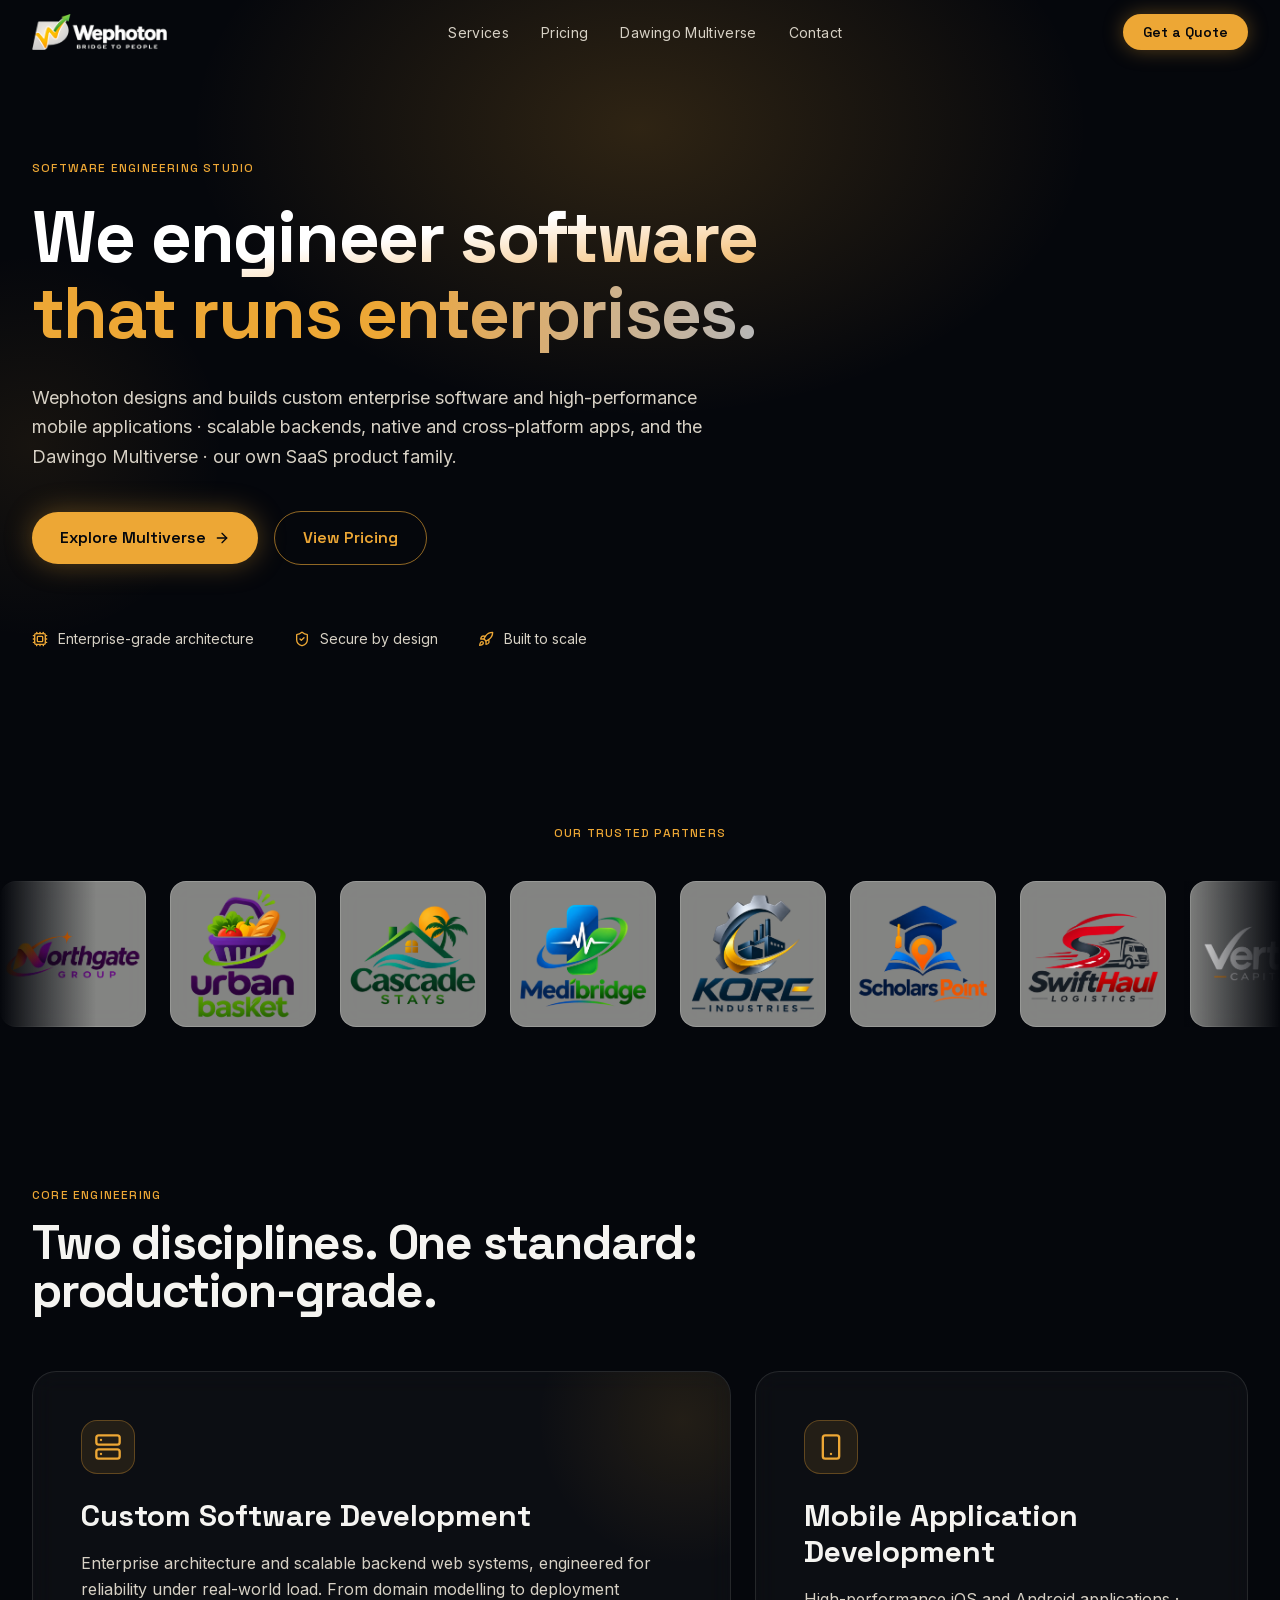
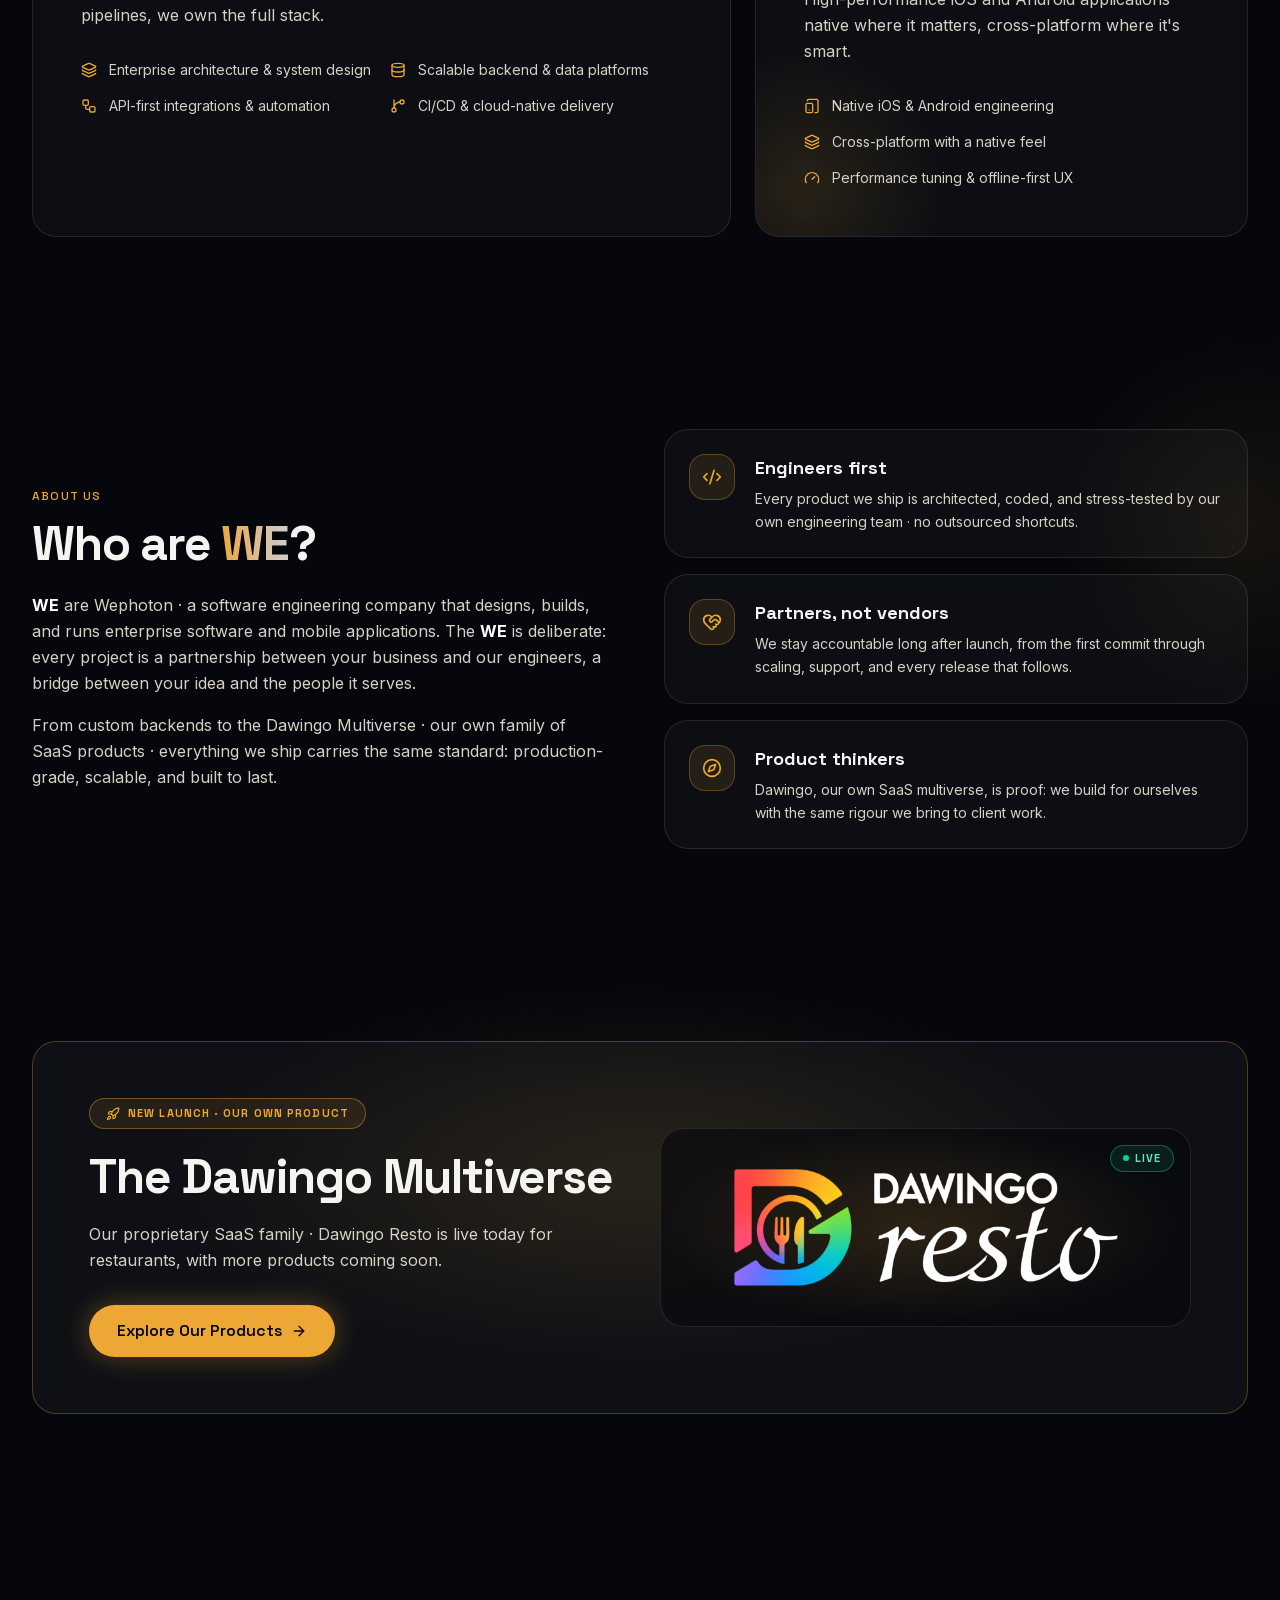
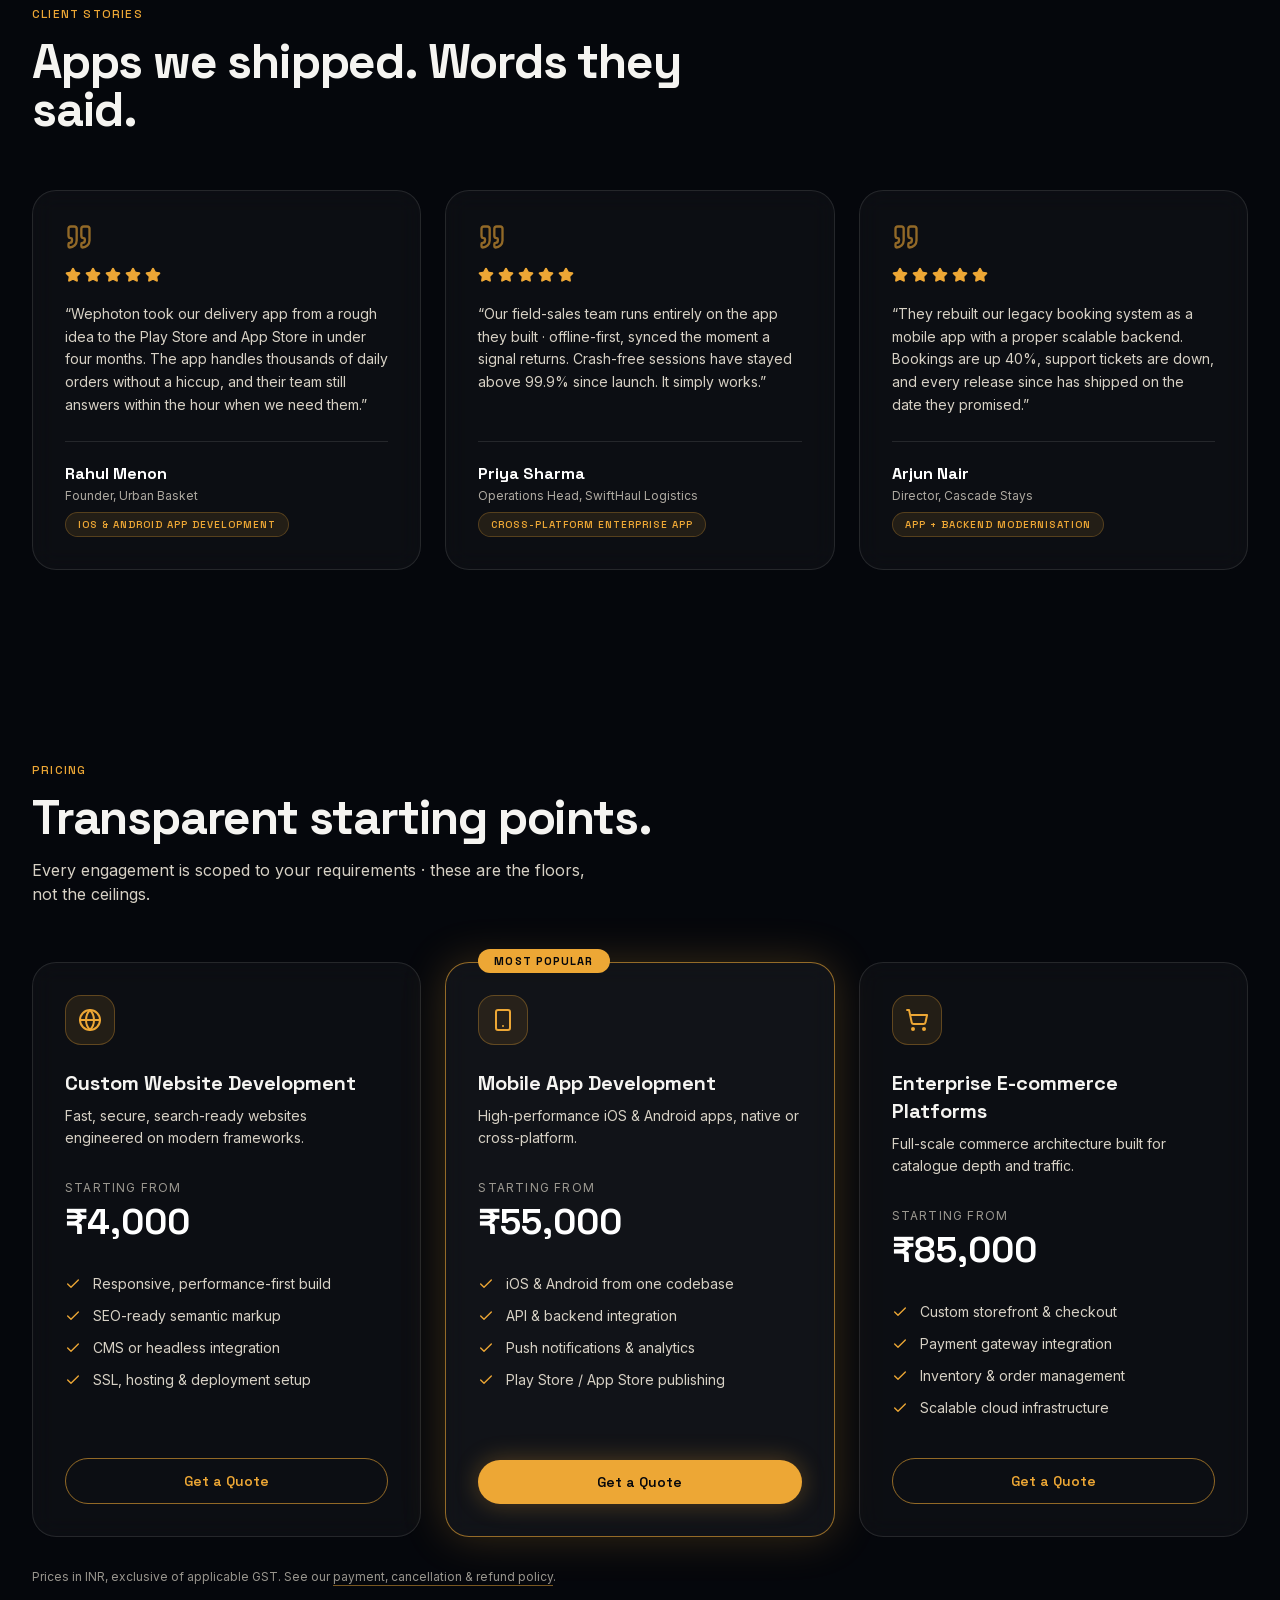
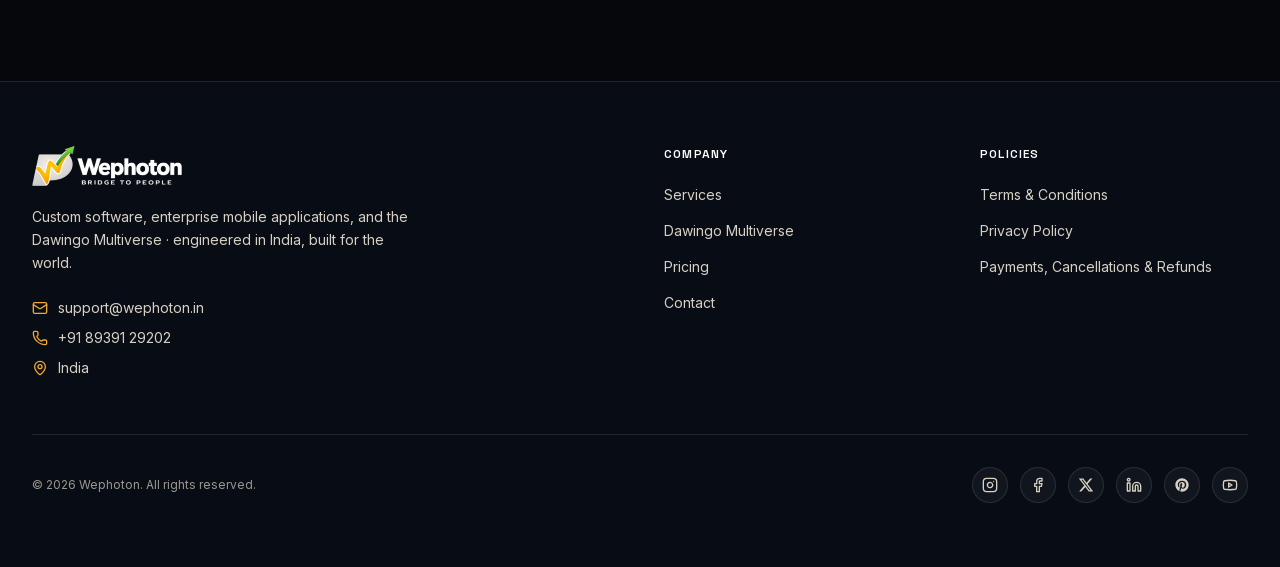
==== commit 6e3ca4fe: "copy: align Dawingo text with single coming-soon card Co-Authored-By: Claude Sonnet 5.5 <noreply@ant" ====
--- a/index.html
+++ b/index.html
@@ -1 +1 @@
-<!DOCTYPE html><html lang="en" class="space_grotesk_4f9f433b-module__fJfFLG__variable inter_7b064e0d-module__MOT0tq__variable h-full antialiased"><head><meta charSet="utf-8"/><meta name="viewport" content="width=device-width, initial-scale=1"/><link rel="preload" href="/_next/static/media/0c89a48fa5027cee-s.p.2cyn07wtgehh0.woff2" as="font" crossorigin="" type="font/woff2"/><link rel="preload" href="/_next/static/media/83afe278b6a6bb3c-s.p.2bn3s6zvc0dyp.woff2" as="font" crossorigin="" type="font/woff2"/><link rel="preload" as="image" href="/brand/wephoton-logo.png"/><link rel="stylesheet" href="/_next/static/chunks/3-_xhwdhfuuva.css" data-precedence="next"/><link rel="preload" as="script" fetchPriority="low" href="/_next/static/chunks/0dhbjz-xsmu83.js"/><script src="/_next/static/chunks/15orcrkp-_9ct.js" async=""></script><script src="/_next/static/chunks/0iec5q4ack_04.js" async=""></script><script src="/_next/static/chunks/082obv3v03b-9.js" async=""></script><script src="/_next/static/chunks/turbopack-009xbv71a0msh.js" async=""></script><script src="/_next/static/chunks/05-c3ty_6dwfk.js" async=""></script><script src="/_next/static/chunks/153tbw49q_1m9.js" async=""></script><script src="/_next/static/chunks/307s922ldtoys.js" async=""></script><meta name="next-size-adjust" content=""/><title>Wephoton · Software &amp; Mobile App Development</title><meta name="description" content="Wephoton engineers enterprise software, high-performance mobile applications, and the Dawingo Multiverse SaaS product family."/><meta name="keywords" content="software development,mobile app development,enterprise software,SaaS,Dawingo,Wephoton"/><meta property="og:title" content="Wephoton · Software &amp; Mobile App Development"/><meta property="og:description" content="Enterprise software, mobile applications, and the Dawingo Multiverse."/><meta property="og:url" content="https://wephoton.in"/><meta property="og:site_name" content="Wephoton"/><meta property="og:type" content="website"/><meta name="twitter:card" content="summary"/><meta name="twitter:title" content="Wephoton · Software &amp; Mobile App Development"/><meta name="twitter:description" content="Enterprise software, mobile applications, and the Dawingo Multiverse."/><link rel="icon" href="/icon.png?icon.3srfbqiegl4az.png" sizes="512x512" type="image/png"/><script src="/_next/static/chunks/0cz1d0mv5g_q7.js" noModule=""></script></head><body class="min-h-full flex flex-col bg-abyss"><div hidden=""><!--$--><!--/$--></div><header class="fixed inset-x-0 top-0 z-50 border-b transition-colors duration-300 border-transparent bg-transparent"><nav aria-label="Main" class="mx-auto flex h-16 max-w-7xl items-center justify-between px-4 sm:px-6 lg:px-8"><a class="flex items-center gap-2" aria-label="Wephoton home" href="/"><img alt="Wephoton · Bridge to People" width="168" height="45" decoding="async" data-nimg="1" class="h-9 w-auto" style="color:transparent" src="/brand/wephoton-logo.png"/></a><ul class="hidden items-center gap-8 md:flex"><li><a class="text-sm tracking-wide text-platinum transition-colors hover:text-amber" href="/#services">Services</a></li><li><a class="text-sm tracking-wide text-platinum transition-colors hover:text-amber" href="/#pricing">Pricing</a></li><li><a class="text-sm tracking-wide text-platinum transition-colors hover:text-amber" href="/dawingo">Dawingo Multiverse</a></li><li><a class="text-sm tracking-wide text-platinum transition-colors hover:text-amber" href="/contact">Contact</a></li></ul><div class="hidden md:block"><a class="inline-flex items-center rounded-full bg-amber px-5 py-2 font-display text-sm font-semibold text-abyss shadow-[0_0_20px_rgba(237,167,53,0.35)] transition-all duration-300 hover:-translate-y-1 hover:shadow-[0_0_36px_rgba(237,167,53,0.6)]" href="/contact">Get a Quote</a></div><button type="button" class="md:hidden" aria-expanded="false" aria-label="Open menu"><svg xmlns="http://www.w3.org/2000/svg" width="24" height="24" viewBox="0 0 24 24" fill="none" stroke="currentColor" stroke-width="2" stroke-linecap="round" stroke-linejoin="round" class="lucide lucide-menu size-6 text-platinum" aria-hidden="true"><path d="M4 5h16"></path><path d="M4 12h16"></path><path d="M4 19h16"></path></svg></button></nav></header><main class="flex-1"><section class="relative overflow-hidden pt-40 pb-28"><div aria-hidden="true" class="pointer-events-none absolute -top-40 left-1/2 h-[36rem] w-[56rem] -translate-x-1/2 rounded-full bg-[radial-gradient(closest-side,rgba(237,167,53,0.18),transparent)]"></div><div aria-hidden="true" class="pointer-events-none absolute top-1/3 -left-40 h-96 w-96 rounded-full bg-[radial-gradient(closest-side,rgba(237,167,53,0.08),transparent)]"></div><div class="relative mx-auto max-w-7xl px-4 sm:px-6 lg:px-8"><p class="font-display text-xs font-medium uppercase tracking-widest text-amber">Software Engineering Studio</p><h1 class="mt-6 max-w-4xl font-display text-5xl font-bold leading-[1.05] tracking-tight sm:text-6xl lg:text-7xl"><span class="bg-gradient-to-br from-white via-white to-amber bg-clip-text text-transparent">We engineer software</span><br/><span class="bg-gradient-to-r from-amber via-amber to-white/70 bg-clip-text text-transparent">that runs enterprises.</span></h1><p class="mt-8 max-w-2xl text-lg leading-relaxed text-platinum">Wephoton designs and builds custom enterprise software and high-performance mobile applications · scalable backends, native and cross-platform apps, and the Dawingo Multiverse · our own SaaS product family.</p><div class="mt-10 flex flex-wrap items-center gap-4"><a class="group inline-flex items-center gap-2 rounded-full bg-amber px-7 py-3.5 font-display font-semibold text-abyss shadow-[0_0_28px_rgba(237,167,53,0.35)] transition-all duration-300 hover:-translate-y-1 hover:shadow-[0_0_48px_rgba(237,167,53,0.6)]" href="/dawingo">Explore Multiverse<svg xmlns="http://www.w3.org/2000/svg" width="24" height="24" viewBox="0 0 24 24" fill="none" stroke="currentColor" stroke-width="2" stroke-linecap="round" stroke-linejoin="round" class="lucide lucide-arrow-right size-4 transition-transform group-hover:translate-x-1" aria-hidden="true"><path d="M5 12h14"></path><path d="m12 5 7 7-7 7"></path></svg></a><a class="inline-flex items-center rounded-full border border-amber/60 px-7 py-3.5 font-display font-semibold text-amber transition-all duration-300 hover:-translate-y-1 hover:border-amber hover:bg-amber/10 hover:shadow-[0_0_28px_rgba(237,167,53,0.25)]" href="/#pricing">View Pricing</a></div><ul class="mt-16 flex flex-wrap gap-x-10 gap-y-4"><li class="flex items-center gap-2.5 text-sm text-platinum"><svg xmlns="http://www.w3.org/2000/svg" width="24" height="24" viewBox="0 0 24 24" fill="none" stroke="currentColor" stroke-width="2" stroke-linecap="round" stroke-linejoin="round" class="lucide lucide-cpu size-4 text-amber" aria-hidden="true"><path d="M12 20v2"></path><path d="M12 2v2"></path><path d="M17 20v2"></path><path d="M17 2v2"></path><path d="M2 12h2"></path><path d="M2 17h2"></path><path d="M2 7h2"></path><path d="M20 12h2"></path><path d="M20 17h2"></path><path d="M20 7h2"></path><path d="M7 20v2"></path><path d="M7 2v2"></path><rect x="4" y="4" width="16" height="16" rx="2"></rect><rect x="8" y="8" width="8" height="8" rx="1"></rect></svg>Enterprise-grade architecture</li><li class="flex items-center gap-2.5 text-sm text-platinum"><svg xmlns="http://www.w3.org/2000/svg" width="24" height="24" viewBox="0 0 24 24" fill="none" stroke="currentColor" stroke-width="2" stroke-linecap="round" stroke-linejoin="round" class="lucide lucide-shield-check size-4 text-amber" aria-hidden="true"><path d="M20 13c0 5-3.5 7.5-7.66 8.95a1 1 0 0 1-.67-.01C7.5 20.5 4 18 4 13V6a1 1 0 0 1 1-1c2 0 4.5-1.2 6.24-2.72a1.17 1.17 0 0 1 1.52 0C14.51 3.81 17 5 19 5a1 1 0 0 1 1 1z"></path><path d="m9 12 2 2 4-4"></path></svg>Secure by design</li><li class="flex items-center gap-2.5 text-sm text-platinum"><svg xmlns="http://www.w3.org/2000/svg" width="24" height="24" viewBox="0 0 24 24" fill="none" stroke="currentColor" stroke-width="2" stroke-linecap="round" stroke-linejoin="round" class="lucide lucide-rocket size-4 text-amber" aria-hidden="true"><path d="M12 15v5s3.03-.55 4-2c1.08-1.62 0-5 0-5"></path><path d="M4.5 16.5c-1.5 1.26-2 5-2 5s3.74-.5 5-2c.71-.84.7-2.13-.09-2.91a2.18 2.18 0 0 0-2.91-.09"></path><path d="M9 12a22 22 0 0 1 2-3.95A12.88 12.88 0 0 1 22 2c0 2.72-.78 7.5-6 11a22.4 22.4 0 0 1-4 2z"></path><path d="M9 12H4s.55-3.03 2-4c1.62-1.08 5 .05 5 .05"></path></svg>Built to scale</li></ul></div></section><section aria-label="Our trusted partners" class="relative py-16"><div class="mx-auto max-w-7xl px-4 sm:px-6 lg:px-8"><p class="text-center font-display text-xs font-medium uppercase tracking-widest text-amber">Our Trusted Partners</p></div><div class="group relative mt-10 overflow-hidden"><div aria-hidden="true" class="pointer-events-none absolute inset-y-0 left-0 z-10 w-24 bg-gradient-to-r from-abyss to-transparent"></div><div aria-hidden="true" class="pointer-events-none absolute inset-y-0 right-0 z-10 w-24 bg-gradient-to-l from-abyss to-transparent"></div><ul class="flex w-max animate-marquee gap-6 group-hover:[animation-play-state:paused]"><li aria-hidden="false" class="flex shrink-0 overflow-hidden rounded-2xl border border-[#bab9b6]/40 bg-[#bab9b6]/70 md:backdrop-blur-md"><img src="/partners/northgate-group.png" alt="Northgate Group logo" width="144" height="144" loading="lazy" class="aspect-square w-36 object-cover"/></li><li aria-hidden="false" class="flex shrink-0 overflow-hidden rounded-2xl border border-[#bab9b6]/40 bg-[#bab9b6]/70 md:backdrop-blur-md"><img src="/partners/urban-basket.png" alt="Urban Basket logo" width="144" height="144" loading="lazy" class="aspect-square w-36 object-cover"/></li><li aria-hidden="false" class="flex shrink-0 overflow-hidden rounded-2xl border border-[#bab9b6]/40 bg-[#bab9b6]/70 md:backdrop-blur-md"><img src="/partners/cascade-stays.png" alt="Cascade Stays logo" width="144" height="144" loading="lazy" class="aspect-square w-36 object-cover"/></li><li aria-hidden="false" class="flex shrink-0 overflow-hidden rounded-2xl border border-[#bab9b6]/40 bg-[#bab9b6]/70 md:backdrop-blur-md"><img src="/partners/medibridge.png" alt="MediBridge logo" width="144" height="144" loading="lazy" class="aspect-square w-36 object-cover"/></li><li aria-hidden="false" class="flex shrink-0 overflow-hidden rounded-2xl border border-[#bab9b6]/40 bg-[#bab9b6]/70 md:backdrop-blur-md"><img src="/partners/kore-industries.png" alt="Kore Industries logo" width="144" height="144" loading="lazy" class="aspect-square w-36 object-cover"/></li><li aria-hidden="false" class="flex shrink-0 overflow-hidden rounded-2xl border border-[#bab9b6]/40 bg-[#bab9b6]/70 md:backdrop-blur-md"><img src="/partners/scholars-point.png" alt="Scholars Point logo" width="144" height="144" loading="lazy" class="aspect-square w-36 object-cover"/></li><li aria-hidden="false" class="flex shrink-0 overflow-hidden rounded-2xl border border-[#bab9b6]/40 bg-[#bab9b6]/70 md:backdrop-blur-md"><img src="/partners/swifthaul-logistics.png" alt="SwiftHaul Logistics logo" width="144" height="144" loading="lazy" class="aspect-square w-36 object-cover"/></li><li aria-hidden="false" class="flex shrink-0 overflow-hidden rounded-2xl border border-[#bab9b6]/40 bg-[#bab9b6]/70 md:backdrop-blur-md"><img src="/partners/vertex-capital.png" alt="Vertex Capital logo" width="144" height="144" loading="lazy" class="aspect-square w-36 object-cover"/></li><li aria-hidden="true" class="flex shrink-0 overflow-hidden rounded-2xl border border-[#bab9b6]/40 bg-[#bab9b6]/70 md:backdrop-blur-md"><img src="/partners/northgate-group.png" alt="" width="144" height="144" loading="lazy" class="aspect-square w-36 object-cover"/></li><li aria-hidden="true" class="flex shrink-0 overflow-hidden rounded-2xl border border-[#bab9b6]/40 bg-[#bab9b6]/70 md:backdrop-blur-md"><img src="/partners/urban-basket.png" alt="" width="144" height="144" loading="lazy" class="aspect-square w-36 object-cover"/></li><li aria-hidden="true" class="flex shrink-0 overflow-hidden rounded-2xl border border-[#bab9b6]/40 bg-[#bab9b6]/70 md:backdrop-blur-md"><img src="/partners/cascade-stays.png" alt="" width="144" height="144" loading="lazy" class="aspect-square w-36 object-cover"/></li><li aria-hidden="true" class="flex shrink-0 overflow-hidden rounded-2xl border border-[#bab9b6]/40 bg-[#bab9b6]/70 md:backdrop-blur-md"><img src="/partners/medibridge.png" alt="" width="144" height="144" loading="lazy" class="aspect-square w-36 object-cover"/></li><li aria-hidden="true" class="flex shrink-0 overflow-hidden rounded-2xl border border-[#bab9b6]/40 bg-[#bab9b6]/70 md:backdrop-blur-md"><img src="/partners/kore-industries.png" alt="" width="144" height="144" loading="lazy" class="aspect-square w-36 object-cover"/></li><li aria-hidden="true" class="flex shrink-0 overflow-hidden rounded-2xl border border-[#bab9b6]/40 bg-[#bab9b6]/70 md:backdrop-blur-md"><img src="/partners/scholars-point.png" alt="" width="144" height="144" loading="lazy" class="aspect-square w-36 object-cover"/></li><li aria-hidden="true" class="flex shrink-0 overflow-hidden rounded-2xl border border-[#bab9b6]/40 bg-[#bab9b6]/70 md:backdrop-blur-md"><img src="/partners/swifthaul-logistics.png" alt="" width="144" height="144" loading="lazy" class="aspect-square w-36 object-cover"/></li><li aria-hidden="true" class="flex shrink-0 overflow-hidden rounded-2xl border border-[#bab9b6]/40 bg-[#bab9b6]/70 md:backdrop-blur-md"><img src="/partners/vertex-capital.png" alt="" width="144" height="144" loading="lazy" class="aspect-square w-36 object-cover"/></li></ul></div></section><section id="services" class="relative scroll-mt-20 py-24"><div class="mx-auto max-w-7xl px-4 sm:px-6 lg:px-8"><p class="font-display text-xs font-medium uppercase tracking-widest text-amber">Core Engineering</p><h2 class="mt-4 max-w-2xl font-display text-4xl font-bold tracking-tight sm:text-5xl">Two disciplines. One standard: production-grade.</h2><div class="mt-14 grid gap-6 lg:grid-cols-12"><article class="group relative overflow-hidden rounded-3xl border border-white/10 bg-white/[0.03] p-8 md:backdrop-blur-md transition-all duration-300 hover:-translate-y-1 hover:border-amber/40 hover:shadow-[0_0_48px_rgba(237,167,53,0.15)] lg:col-span-7 lg:p-12"><div aria-hidden="true" class="pointer-events-none absolute -top-24 -right-24 h-72 w-72 rounded-full bg-[radial-gradient(closest-side,rgba(237,167,53,0.14),transparent)] opacity-70 transition-opacity duration-300 group-hover:opacity-100"></div><div class="relative"><div class="inline-flex rounded-2xl border border-amber/30 bg-amber/10 p-3"><svg xmlns="http://www.w3.org/2000/svg" width="24" height="24" viewBox="0 0 24 24" fill="none" stroke="currentColor" stroke-width="2" stroke-linecap="round" stroke-linejoin="round" class="lucide lucide-server size-7 text-amber" aria-hidden="true"><rect width="20" height="8" x="2" y="2" rx="2" ry="2"></rect><rect width="20" height="8" x="2" y="14" rx="2" ry="2"></rect><line x1="6" x2="6.01" y1="6" y2="6"></line><line x1="6" x2="6.01" y1="18" y2="18"></line></svg></div><h3 class="mt-6 font-display text-2xl font-bold sm:text-3xl">Custom Software Development</h3><p class="mt-4 max-w-xl leading-relaxed text-platinum">Enterprise architecture and scalable backend web systems, engineered for reliability under real-world load. From domain modelling to deployment pipelines, we own the full stack.</p><ul class="mt-8 grid gap-4 sm:grid-cols-2"><li class="flex items-start gap-3 text-sm text-platinum"><svg xmlns="http://www.w3.org/2000/svg" width="24" height="24" viewBox="0 0 24 24" fill="none" stroke="currentColor" stroke-width="2" stroke-linecap="round" stroke-linejoin="round" class="lucide lucide-layers mt-0.5 size-4 shrink-0 text-amber" aria-hidden="true"><path d="M12.83 2.18a2 2 0 0 0-1.66 0L2.6 6.08a1 1 0 0 0 0 1.83l8.58 3.91a2 2 0 0 0 1.66 0l8.58-3.9a1 1 0 0 0 0-1.83z"></path><path d="M2 12a1 1 0 0 0 .58.91l8.6 3.91a2 2 0 0 0 1.65 0l8.58-3.9A1 1 0 0 0 22 12"></path><path d="M2 17a1 1 0 0 0 .58.91l8.6 3.91a2 2 0 0 0 1.65 0l8.58-3.9A1 1 0 0 0 22 17"></path></svg>Enterprise architecture &amp; system design</li><li class="flex items-start gap-3 text-sm text-platinum"><svg xmlns="http://www.w3.org/2000/svg" width="24" height="24" viewBox="0 0 24 24" fill="none" stroke="currentColor" stroke-width="2" stroke-linecap="round" stroke-linejoin="round" class="lucide lucide-database mt-0.5 size-4 shrink-0 text-amber" aria-hidden="true"><ellipse cx="12" cy="5" rx="9" ry="3"></ellipse><path d="M3 5V19A9 3 0 0 0 21 19V5"></path><path d="M3 12A9 3 0 0 0 21 12"></path></svg>Scalable backend &amp; data platforms</li><li class="flex items-start gap-3 text-sm text-platinum"><svg xmlns="http://www.w3.org/2000/svg" width="24" height="24" viewBox="0 0 24 24" fill="none" stroke="currentColor" stroke-width="2" stroke-linecap="round" stroke-linejoin="round" class="lucide lucide-workflow mt-0.5 size-4 shrink-0 text-amber" aria-hidden="true"><rect width="8" height="8" x="3" y="3" rx="2"></rect><path d="M7 11v4a2 2 0 0 0 2 2h4"></path><rect width="8" height="8" x="13" y="13" rx="2"></rect></svg>API-first integrations &amp; automation</li><li class="flex items-start gap-3 text-sm text-platinum"><svg xmlns="http://www.w3.org/2000/svg" width="24" height="24" viewBox="0 0 24 24" fill="none" stroke="currentColor" stroke-width="2" stroke-linecap="round" stroke-linejoin="round" class="lucide lucide-git-branch mt-0.5 size-4 shrink-0 text-amber" aria-hidden="true"><path d="M15 6a9 9 0 0 0-9 9V3"></path><circle cx="18" cy="6" r="3"></circle><circle cx="6" cy="18" r="3"></circle></svg>CI/CD &amp; cloud-native delivery</li></ul></div></article><article class="group relative overflow-hidden rounded-3xl border border-white/10 bg-white/[0.03] p-8 md:backdrop-blur-md transition-all duration-300 hover:-translate-y-1 hover:border-amber/40 hover:shadow-[0_0_48px_rgba(237,167,53,0.15)] lg:col-span-5 lg:p-12"><div aria-hidden="true" class="pointer-events-none absolute -bottom-24 -left-24 h-72 w-72 rounded-full bg-[radial-gradient(closest-side,rgba(237,167,53,0.12),transparent)]"></div><div class="relative"><div class="inline-flex rounded-2xl border border-amber/30 bg-amber/10 p-3"><svg xmlns="http://www.w3.org/2000/svg" width="24" height="24" viewBox="0 0 24 24" fill="none" stroke="currentColor" stroke-width="2" stroke-linecap="round" stroke-linejoin="round" class="lucide lucide-smartphone size-7 text-amber" aria-hidden="true"><rect width="14" height="20" x="5" y="2" rx="2" ry="2"></rect><path d="M12 18h.01"></path></svg></div><h3 class="mt-6 font-display text-2xl font-bold sm:text-3xl">Mobile Application Development</h3><p class="mt-4 leading-relaxed text-platinum">High-performance iOS and Android applications · native where it matters, cross-platform where it&#x27;s smart.</p><ul class="mt-8 grid gap-4"><li class="flex items-start gap-3 text-sm text-platinum"><svg xmlns="http://www.w3.org/2000/svg" width="24" height="24" viewBox="0 0 24 24" fill="none" stroke="currentColor" stroke-width="2" stroke-linecap="round" stroke-linejoin="round" class="lucide lucide-tablet-smartphone mt-0.5 size-4 shrink-0 text-amber" aria-hidden="true"><rect width="10" height="14" x="3" y="8" rx="2"></rect><path d="M5 4a2 2 0 0 1 2-2h12a2 2 0 0 1 2 2v16a2 2 0 0 1-2 2h-2.4"></path><path d="M8 18h.01"></path></svg>Native iOS &amp; Android engineering</li><li class="flex items-start gap-3 text-sm text-platinum"><svg xmlns="http://www.w3.org/2000/svg" width="24" height="24" viewBox="0 0 24 24" fill="none" stroke="currentColor" stroke-width="2" stroke-linecap="round" stroke-linejoin="round" class="lucide lucide-layers mt-0.5 size-4 shrink-0 text-amber" aria-hidden="true"><path d="M12.83 2.18a2 2 0 0 0-1.66 0L2.6 6.08a1 1 0 0 0 0 1.83l8.58 3.91a2 2 0 0 0 1.66 0l8.58-3.9a1 1 0 0 0 0-1.83z"></path><path d="M2 12a1 1 0 0 0 .58.91l8.6 3.91a2 2 0 0 0 1.65 0l8.58-3.9A1 1 0 0 0 22 12"></path><path d="M2 17a1 1 0 0 0 .58.91l8.6 3.91a2 2 0 0 0 1.65 0l8.58-3.9A1 1 0 0 0 22 17"></path></svg>Cross-platform with a native feel</li><li class="flex items-start gap-3 text-sm text-platinum"><svg xmlns="http://www.w3.org/2000/svg" width="24" height="24" viewBox="0 0 24 24" fill="none" stroke="currentColor" stroke-width="2" stroke-linecap="round" stroke-linejoin="round" class="lucide lucide-gauge mt-0.5 size-4 shrink-0 text-amber" aria-hidden="true"><path d="m12 14 4-4"></path><path d="M3.34 19a10 10 0 1 1 17.32 0"></path></svg>Performance tuning &amp; offline-first UX</li></ul></div></article></div></div></section><section id="who-are-we" class="relative overflow-hidden scroll-mt-20 py-24"><div aria-hidden="true" class="pointer-events-none absolute top-0 -right-40 h-96 w-96 rounded-full bg-[radial-gradient(closest-side,rgba(237,167,53,0.08),transparent)]"></div><div class="relative mx-auto max-w-7xl px-4 sm:px-6 lg:px-8"><div class="grid gap-12 lg:grid-cols-2 lg:items-center"><div><p class="font-display text-xs font-medium uppercase tracking-widest text-amber">About Us</p><h2 class="mt-4 font-display text-4xl font-bold tracking-tight sm:text-5xl">Who are<!-- --> <span class="bg-gradient-to-r from-amber to-white/80 bg-clip-text text-transparent">WE</span>?</h2><p class="mt-6 max-w-xl leading-relaxed text-platinum"><strong class="text-white">WE</strong> are Wephoton · a software engineering company that designs, builds, and runs enterprise software and mobile applications. The<!-- --> <strong class="text-white">WE</strong> is deliberate: every project is a partnership between your business and our engineers, a bridge between your idea and the people it serves.</p><p class="mt-4 max-w-xl leading-relaxed text-platinum">From custom backends to the Dawingo Multiverse · our own family of SaaS products · everything we ship carries the same standard: production-grade, scalable, and built to last.</p></div><ul class="space-y-4"><li class="group flex gap-5 rounded-3xl border border-white/10 bg-white/[0.03] p-6 md:backdrop-blur-md transition-all duration-300 hover:-translate-y-1 hover:border-amber/40 hover:shadow-[0_0_36px_rgba(237,167,53,0.15)]"><div class="inline-flex h-fit rounded-2xl border border-amber/30 bg-amber/10 p-3"><svg xmlns="http://www.w3.org/2000/svg" width="24" height="24" viewBox="0 0 24 24" fill="none" stroke="currentColor" stroke-width="2" stroke-linecap="round" stroke-linejoin="round" class="lucide lucide-code-xml size-5 text-amber" aria-hidden="true"><path d="m18 16 4-4-4-4"></path><path d="m6 8-4 4 4 4"></path><path d="m14.5 4-5 16"></path></svg></div><div><h3 class="font-display text-lg font-bold">Engineers first</h3><p class="mt-1.5 text-sm leading-relaxed text-platinum">Every product we ship is architected, coded, and stress-tested by our own engineering team · no outsourced shortcuts.</p></div></li><li class="group flex gap-5 rounded-3xl border border-white/10 bg-white/[0.03] p-6 md:backdrop-blur-md transition-all duration-300 hover:-translate-y-1 hover:border-amber/40 hover:shadow-[0_0_36px_rgba(237,167,53,0.15)]"><div class="inline-flex h-fit rounded-2xl border border-amber/30 bg-amber/10 p-3"><svg xmlns="http://www.w3.org/2000/svg" width="24" height="24" viewBox="0 0 24 24" fill="none" stroke="currentColor" stroke-width="2" stroke-linecap="round" stroke-linejoin="round" class="lucide lucide-heart-handshake size-5 text-amber" aria-hidden="true"><path d="M19.414 14.414C21 12.828 22 11.5 22 9.5a5.5 5.5 0 0 0-9.591-3.676.6.6 0 0 1-.818.001A5.5 5.5 0 0 0 2 9.5c0 2.3 1.5 4 3 5.5l5.535 5.362a2 2 0 0 0 2.879.052 2.12 2.12 0 0 0-.004-3 2.124 2.124 0 1 0 3-3 2.124 2.124 0 0 0 3.004 0 2 2 0 0 0 0-2.828l-1.881-1.882a2.41 2.41 0 0 0-3.409 0l-1.71 1.71a2 2 0 0 1-2.828 0 2 2 0 0 1 0-2.828l2.823-2.762"></path></svg></div><div><h3 class="font-display text-lg font-bold">Partners, not vendors</h3><p class="mt-1.5 text-sm leading-relaxed text-platinum">We stay accountable long after launch, from the first commit through scaling, support, and every release that follows.</p></div></li><li class="group flex gap-5 rounded-3xl border border-white/10 bg-white/[0.03] p-6 md:backdrop-blur-md transition-all duration-300 hover:-translate-y-1 hover:border-amber/40 hover:shadow-[0_0_36px_rgba(237,167,53,0.15)]"><div class="inline-flex h-fit rounded-2xl border border-amber/30 bg-amber/10 p-3"><svg xmlns="http://www.w3.org/2000/svg" width="24" height="24" viewBox="0 0 24 24" fill="none" stroke="currentColor" stroke-width="2" stroke-linecap="round" stroke-linejoin="round" class="lucide lucide-compass size-5 text-amber" aria-hidden="true"><circle cx="12" cy="12" r="10"></circle><path d="m16.24 7.76-1.804 5.411a2 2 0 0 1-1.265 1.265L7.76 16.24l1.804-5.411a2 2 0 0 1 1.265-1.265z"></path></svg></div><div><h3 class="font-display text-lg font-bold">Product thinkers</h3><p class="mt-1.5 text-sm leading-relaxed text-platinum">Dawingo, our own SaaS multiverse, is proof: we build for ourselves with the same rigour we bring to client work.</p></div></li></ul></div></div></section><section id="dawingo" class="relative scroll-mt-20 py-24"><div aria-hidden="true" class="pointer-events-none absolute top-10 left-1/2 h-[24rem] w-[60rem] max-w-full -translate-x-1/2 rounded-full bg-[radial-gradient(closest-side,rgba(237,167,53,0.12),transparent)]"></div><div class="relative mx-auto max-w-7xl px-4 sm:px-6 lg:px-8"><div class="overflow-hidden rounded-3xl border border-amber/30 bg-white/[0.04] p-10 md:backdrop-blur-md sm:p-14"><div class="grid items-center gap-10 lg:grid-cols-2"><div><p class="inline-flex items-center gap-2 rounded-full border border-amber/40 bg-amber/10 px-4 py-1.5 font-display text-[11px] font-bold uppercase tracking-widest text-amber"><svg xmlns="http://www.w3.org/2000/svg" width="24" height="24" viewBox="0 0 24 24" fill="none" stroke="currentColor" stroke-width="2" stroke-linecap="round" stroke-linejoin="round" class="lucide lucide-rocket size-3.5" aria-hidden="true"><path d="M12 15v5s3.03-.55 4-2c1.08-1.62 0-5 0-5"></path><path d="M4.5 16.5c-1.5 1.26-2 5-2 5s3.74-.5 5-2c.71-.84.7-2.13-.09-2.91a2.18 2.18 0 0 0-2.91-.09"></path><path d="M9 12a22 22 0 0 1 2-3.95A12.88 12.88 0 0 1 22 2c0 2.72-.78 7.5-6 11a22.4 22.4 0 0 1-4 2z"></path><path d="M9 12H4s.55-3.03 2-4c1.62-1.08 5 .05 5 .05"></path></svg>New Launch · Our Own Product</p><h2 class="mt-6 font-display text-4xl font-bold tracking-tight sm:text-5xl">The Dawingo Multiverse</h2><p class="mt-5 max-w-xl leading-relaxed text-platinum">Our proprietary SaaS family · 19 products covering restaurants, hotels, schools, hospitals, retail, and more. Dawingo Resto is live today; the rest of the multiverse is on its way.</p><div class="mt-8 flex flex-wrap gap-4"><a class="group inline-flex items-center gap-2 rounded-full bg-amber px-7 py-3.5 font-display font-semibold text-abyss shadow-[0_0_28px_rgba(237,167,53,0.35)] transition-all duration-300 hover:-translate-y-1 hover:shadow-[0_0_48px_rgba(237,167,53,0.6)]" href="/dawingo">Explore Our Products<svg xmlns="http://www.w3.org/2000/svg" width="24" height="24" viewBox="0 0 24 24" fill="none" stroke="currentColor" stroke-width="2" stroke-linecap="round" stroke-linejoin="round" class="lucide lucide-arrow-right size-4 transition-transform group-hover:translate-x-1" aria-hidden="true"><path d="M5 12h14"></path><path d="m12 5 7 7-7 7"></path></svg></a></div></div><div class="relative flex items-center justify-center rounded-3xl border border-white/10 bg-abyss/60 p-10"><div aria-hidden="true" class="pointer-events-none absolute inset-0 rounded-3xl bg-[radial-gradient(closest-side,rgba(237,167,53,0.14),transparent)]"></div><img alt="Dawingo Resto · live now" loading="lazy" width="380" height="115" decoding="async" data-nimg="1" class="relative h-auto w-full max-w-sm" style="color:transparent" src="/brand/dawingo-resto-v2.png"/><span class="absolute top-4 right-4 inline-flex items-center gap-1.5 rounded-full border border-emerald-400/40 bg-emerald-400/10 px-3 py-1 font-display text-[11px] font-bold uppercase tracking-widest text-emerald-300 animate-pulse-live"><span class="size-1.5 rounded-full bg-emerald-400" aria-hidden="true"></span>Live</span></div></div></div></div></section><section id="testimonials" class="relative scroll-mt-20 py-24"><div class="mx-auto max-w-7xl px-4 sm:px-6 lg:px-8"><p class="font-display text-xs font-medium uppercase tracking-widest text-amber">Client Stories</p><h2 class="mt-4 max-w-2xl font-display text-4xl font-bold tracking-tight sm:text-5xl">Apps we shipped. Words they said.</h2><div class="mt-14 grid gap-6 lg:grid-cols-3"><figure class="flex flex-col rounded-3xl border border-white/10 bg-white/[0.03] p-8 md:backdrop-blur-md transition-all duration-300 hover:-translate-y-1 hover:border-amber/40 hover:shadow-[0_0_36px_rgba(237,167,53,0.15)]"><svg xmlns="http://www.w3.org/2000/svg" width="24" height="24" viewBox="0 0 24 24" fill="none" stroke="currentColor" stroke-width="2" stroke-linecap="round" stroke-linejoin="round" class="lucide lucide-quote size-7 text-amber/60" aria-hidden="true"><path d="M16 3a2 2 0 0 0-2 2v6a2 2 0 0 0 2 2 1 1 0 0 1 1 1v1a2 2 0 0 1-2 2 1 1 0 0 0-1 1v2a1 1 0 0 0 1 1 6 6 0 0 0 6-6V5a2 2 0 0 0-2-2z"></path><path d="M5 3a2 2 0 0 0-2 2v6a2 2 0 0 0 2 2 1 1 0 0 1 1 1v1a2 2 0 0 1-2 2 1 1 0 0 0-1 1v2a1 1 0 0 0 1 1 6 6 0 0 0 6-6V5a2 2 0 0 0-2-2z"></path></svg><div class="mt-4 flex gap-1" aria-label="5 out of 5 stars"><svg xmlns="http://www.w3.org/2000/svg" width="24" height="24" viewBox="0 0 24 24" fill="none" stroke="currentColor" stroke-width="2" stroke-linecap="round" stroke-linejoin="round" class="lucide lucide-star size-4 fill-amber text-amber" aria-hidden="true"><path d="M11.525 2.295a.53.53 0 0 1 .95 0l2.31 4.679a2.123 2.123 0 0 0 1.595 1.16l5.166.756a.53.53 0 0 1 .294.904l-3.736 3.638a2.123 2.123 0 0 0-.611 1.878l.882 5.14a.53.53 0 0 1-.771.56l-4.618-2.428a2.122 2.122 0 0 0-1.973 0L6.396 21.01a.53.53 0 0 1-.77-.56l.881-5.139a2.122 2.122 0 0 0-.611-1.879L2.16 9.795a.53.53 0 0 1 .294-.906l5.165-.755a2.122 2.122 0 0 0 1.597-1.16z"></path></svg><svg xmlns="http://www.w3.org/2000/svg" width="24" height="24" viewBox="0 0 24 24" fill="none" stroke="currentColor" stroke-width="2" stroke-linecap="round" stroke-linejoin="round" class="lucide lucide-star size-4 fill-amber text-amber" aria-hidden="true"><path d="M11.525 2.295a.53.53 0 0 1 .95 0l2.31 4.679a2.123 2.123 0 0 0 1.595 1.16l5.166.756a.53.53 0 0 1 .294.904l-3.736 3.638a2.123 2.123 0 0 0-.611 1.878l.882 5.14a.53.53 0 0 1-.771.56l-4.618-2.428a2.122 2.122 0 0 0-1.973 0L6.396 21.01a.53.53 0 0 1-.77-.56l.881-5.139a2.122 2.122 0 0 0-.611-1.879L2.16 9.795a.53.53 0 0 1 .294-.906l5.165-.755a2.122 2.122 0 0 0 1.597-1.16z"></path></svg><svg xmlns="http://www.w3.org/2000/svg" width="24" height="24" viewBox="0 0 24 24" fill="none" stroke="currentColor" stroke-width="2" stroke-linecap="round" stroke-linejoin="round" class="lucide lucide-star size-4 fill-amber text-amber" aria-hidden="true"><path d="M11.525 2.295a.53.53 0 0 1 .95 0l2.31 4.679a2.123 2.123 0 0 0 1.595 1.16l5.166.756a.53.53 0 0 1 .294.904l-3.736 3.638a2.123 2.123 0 0 0-.611 1.878l.882 5.14a.53.53 0 0 1-.771.56l-4.618-2.428a2.122 2.122 0 0 0-1.973 0L6.396 21.01a.53.53 0 0 1-.77-.56l.881-5.139a2.122 2.122 0 0 0-.611-1.879L2.16 9.795a.53.53 0 0 1 .294-.906l5.165-.755a2.122 2.122 0 0 0 1.597-1.16z"></path></svg><svg xmlns="http://www.w3.org/2000/svg" width="24" height="24" viewBox="0 0 24 24" fill="none" stroke="currentColor" stroke-width="2" stroke-linecap="round" stroke-linejoin="round" class="lucide lucide-star size-4 fill-amber text-amber" aria-hidden="true"><path d="M11.525 2.295a.53.53 0 0 1 .95 0l2.31 4.679a2.123 2.123 0 0 0 1.595 1.16l5.166.756a.53.53 0 0 1 .294.904l-3.736 3.638a2.123 2.123 0 0 0-.611 1.878l.882 5.14a.53.53 0 0 1-.771.56l-4.618-2.428a2.122 2.122 0 0 0-1.973 0L6.396 21.01a.53.53 0 0 1-.77-.56l.881-5.139a2.122 2.122 0 0 0-.611-1.879L2.16 9.795a.53.53 0 0 1 .294-.906l5.165-.755a2.122 2.122 0 0 0 1.597-1.16z"></path></svg><svg xmlns="http://www.w3.org/2000/svg" width="24" height="24" viewBox="0 0 24 24" fill="none" stroke="currentColor" stroke-width="2" stroke-linecap="round" stroke-linejoin="round" class="lucide lucide-star size-4 fill-amber text-amber" aria-hidden="true"><path d="M11.525 2.295a.53.53 0 0 1 .95 0l2.31 4.679a2.123 2.123 0 0 0 1.595 1.16l5.166.756a.53.53 0 0 1 .294.904l-3.736 3.638a2.123 2.123 0 0 0-.611 1.878l.882 5.14a.53.53 0 0 1-.771.56l-4.618-2.428a2.122 2.122 0 0 0-1.973 0L6.396 21.01a.53.53 0 0 1-.77-.56l.881-5.139a2.122 2.122 0 0 0-.611-1.879L2.16 9.795a.53.53 0 0 1 .294-.906l5.165-.755a2.122 2.122 0 0 0 1.597-1.16z"></path></svg></div><blockquote class="mt-5 flex-1 text-sm leading-relaxed text-platinum">“<!-- -->Wephoton took our delivery app from a rough idea to the Play Store and App Store in under four months. The app handles thousands of daily orders without a hiccup, and their team still answers within the hour when we need them.<!-- -->”</blockquote><figcaption class="mt-6 border-t border-white/10 pt-5"><p class="font-display font-bold text-white">Rahul Menon</p><p class="mt-0.5 text-xs text-platinum/80">Founder, Urban Basket</p><p class="mt-2 inline-block rounded-full border border-amber/25 bg-amber/10 px-3 py-1 font-display text-[10px] font-semibold uppercase tracking-widest text-amber">iOS &amp; Android app development</p></figcaption></figure><figure class="flex flex-col rounded-3xl border border-white/10 bg-white/[0.03] p-8 md:backdrop-blur-md transition-all duration-300 hover:-translate-y-1 hover:border-amber/40 hover:shadow-[0_0_36px_rgba(237,167,53,0.15)]"><svg xmlns="http://www.w3.org/2000/svg" width="24" height="24" viewBox="0 0 24 24" fill="none" stroke="currentColor" stroke-width="2" stroke-linecap="round" stroke-linejoin="round" class="lucide lucide-quote size-7 text-amber/60" aria-hidden="true"><path d="M16 3a2 2 0 0 0-2 2v6a2 2 0 0 0 2 2 1 1 0 0 1 1 1v1a2 2 0 0 1-2 2 1 1 0 0 0-1 1v2a1 1 0 0 0 1 1 6 6 0 0 0 6-6V5a2 2 0 0 0-2-2z"></path><path d="M5 3a2 2 0 0 0-2 2v6a2 2 0 0 0 2 2 1 1 0 0 1 1 1v1a2 2 0 0 1-2 2 1 1 0 0 0-1 1v2a1 1 0 0 0 1 1 6 6 0 0 0 6-6V5a2 2 0 0 0-2-2z"></path></svg><div class="mt-4 flex gap-1" aria-label="5 out of 5 stars"><svg xmlns="http://www.w3.org/2000/svg" width="24" height="24" viewBox="0 0 24 24" fill="none" stroke="currentColor" stroke-width="2" stroke-linecap="round" stroke-linejoin="round" class="lucide lucide-star size-4 fill-amber text-amber" aria-hidden="true"><path d="M11.525 2.295a.53.53 0 0 1 .95 0l2.31 4.679a2.123 2.123 0 0 0 1.595 1.16l5.166.756a.53.53 0 0 1 .294.904l-3.736 3.638a2.123 2.123 0 0 0-.611 1.878l.882 5.14a.53.53 0 0 1-.771.56l-4.618-2.428a2.122 2.122 0 0 0-1.973 0L6.396 21.01a.53.53 0 0 1-.77-.56l.881-5.139a2.122 2.122 0 0 0-.611-1.879L2.16 9.795a.53.53 0 0 1 .294-.906l5.165-.755a2.122 2.122 0 0 0 1.597-1.16z"></path></svg><svg xmlns="http://www.w3.org/2000/svg" width="24" height="24" viewBox="0 0 24 24" fill="none" stroke="currentColor" stroke-width="2" stroke-linecap="round" stroke-linejoin="round" class="lucide lucide-star size-4 fill-amber text-amber" aria-hidden="true"><path d="M11.525 2.295a.53.53 0 0 1 .95 0l2.31 4.679a2.123 2.123 0 0 0 1.595 1.16l5.166.756a.53.53 0 0 1 .294.904l-3.736 3.638a2.123 2.123 0 0 0-.611 1.878l.882 5.14a.53.53 0 0 1-.771.56l-4.618-2.428a2.122 2.122 0 0 0-1.973 0L6.396 21.01a.53.53 0 0 1-.77-.56l.881-5.139a2.122 2.122 0 0 0-.611-1.879L2.16 9.795a.53.53 0 0 1 .294-.906l5.165-.755a2.122 2.122 0 0 0 1.597-1.16z"></path></svg><svg xmlns="http://www.w3.org/2000/svg" width="24" height="24" viewBox="0 0 24 24" fill="none" stroke="currentColor" stroke-width="2" stroke-linecap="round" stroke-linejoin="round" class="lucide lucide-star size-4 fill-amber text-amber" aria-hidden="true"><path d="M11.525 2.295a.53.53 0 0 1 .95 0l2.31 4.679a2.123 2.123 0 0 0 1.595 1.16l5.166.756a.53.53 0 0 1 .294.904l-3.736 3.638a2.123 2.123 0 0 0-.611 1.878l.882 5.14a.53.53 0 0 1-.771.56l-4.618-2.428a2.122 2.122 0 0 0-1.973 0L6.396 21.01a.53.53 0 0 1-.77-.56l.881-5.139a2.122 2.122 0 0 0-.611-1.879L2.16 9.795a.53.53 0 0 1 .294-.906l5.165-.755a2.122 2.122 0 0 0 1.597-1.16z"></path></svg><svg xmlns="http://www.w3.org/2000/svg" width="24" height="24" viewBox="0 0 24 24" fill="none" stroke="currentColor" stroke-width="2" stroke-linecap="round" stroke-linejoin="round" class="lucide lucide-star size-4 fill-amber text-amber" aria-hidden="true"><path d="M11.525 2.295a.53.53 0 0 1 .95 0l2.31 4.679a2.123 2.123 0 0 0 1.595 1.16l5.166.756a.53.53 0 0 1 .294.904l-3.736 3.638a2.123 2.123 0 0 0-.611 1.878l.882 5.14a.53.53 0 0 1-.771.56l-4.618-2.428a2.122 2.122 0 0 0-1.973 0L6.396 21.01a.53.53 0 0 1-.77-.56l.881-5.139a2.122 2.122 0 0 0-.611-1.879L2.16 9.795a.53.53 0 0 1 .294-.906l5.165-.755a2.122 2.122 0 0 0 1.597-1.16z"></path></svg><svg xmlns="http://www.w3.org/2000/svg" width="24" height="24" viewBox="0 0 24 24" fill="none" stroke="currentColor" stroke-width="2" stroke-linecap="round" stroke-linejoin="round" class="lucide lucide-star size-4 fill-amber text-amber" aria-hidden="true"><path d="M11.525 2.295a.53.53 0 0 1 .95 0l2.31 4.679a2.123 2.123 0 0 0 1.595 1.16l5.166.756a.53.53 0 0 1 .294.904l-3.736 3.638a2.123 2.123 0 0 0-.611 1.878l.882 5.14a.53.53 0 0 1-.771.56l-4.618-2.428a2.122 2.122 0 0 0-1.973 0L6.396 21.01a.53.53 0 0 1-.77-.56l.881-5.139a2.122 2.122 0 0 0-.611-1.879L2.16 9.795a.53.53 0 0 1 .294-.906l5.165-.755a2.122 2.122 0 0 0 1.597-1.16z"></path></svg></div><blockquote class="mt-5 flex-1 text-sm leading-relaxed text-platinum">“<!-- -->Our field-sales team runs entirely on the app they built · offline-first, synced the moment a signal returns. Crash-free sessions have stayed above 99.9% since launch. It simply works.<!-- -->”</blockquote><figcaption class="mt-6 border-t border-white/10 pt-5"><p class="font-display font-bold text-white">Priya Sharma</p><p class="mt-0.5 text-xs text-platinum/80">Operations Head, SwiftHaul Logistics</p><p class="mt-2 inline-block rounded-full border border-amber/25 bg-amber/10 px-3 py-1 font-display text-[10px] font-semibold uppercase tracking-widest text-amber">Cross-platform enterprise app</p></figcaption></figure><figure class="flex flex-col rounded-3xl border border-white/10 bg-white/[0.03] p-8 md:backdrop-blur-md transition-all duration-300 hover:-translate-y-1 hover:border-amber/40 hover:shadow-[0_0_36px_rgba(237,167,53,0.15)]"><svg xmlns="http://www.w3.org/2000/svg" width="24" height="24" viewBox="0 0 24 24" fill="none" stroke="currentColor" stroke-width="2" stroke-linecap="round" stroke-linejoin="round" class="lucide lucide-quote size-7 text-amber/60" aria-hidden="true"><path d="M16 3a2 2 0 0 0-2 2v6a2 2 0 0 0 2 2 1 1 0 0 1 1 1v1a2 2 0 0 1-2 2 1 1 0 0 0-1 1v2a1 1 0 0 0 1 1 6 6 0 0 0 6-6V5a2 2 0 0 0-2-2z"></path><path d="M5 3a2 2 0 0 0-2 2v6a2 2 0 0 0 2 2 1 1 0 0 1 1 1v1a2 2 0 0 1-2 2 1 1 0 0 0-1 1v2a1 1 0 0 0 1 1 6 6 0 0 0 6-6V5a2 2 0 0 0-2-2z"></path></svg><div class="mt-4 flex gap-1" aria-label="5 out of 5 stars"><svg xmlns="http://www.w3.org/2000/svg" width="24" height="24" viewBox="0 0 24 24" fill="none" stroke="currentColor" stroke-width="2" stroke-linecap="round" stroke-linejoin="round" class="lucide lucide-star size-4 fill-amber text-amber" aria-hidden="true"><path d="M11.525 2.295a.53.53 0 0 1 .95 0l2.31 4.679a2.123 2.123 0 0 0 1.595 1.16l5.166.756a.53.53 0 0 1 .294.904l-3.736 3.638a2.123 2.123 0 0 0-.611 1.878l.882 5.14a.53.53 0 0 1-.771.56l-4.618-2.428a2.122 2.122 0 0 0-1.973 0L6.396 21.01a.53.53 0 0 1-.77-.56l.881-5.139a2.122 2.122 0 0 0-.611-1.879L2.16 9.795a.53.53 0 0 1 .294-.906l5.165-.755a2.122 2.122 0 0 0 1.597-1.16z"></path></svg><svg xmlns="http://www.w3.org/2000/svg" width="24" height="24" viewBox="0 0 24 24" fill="none" stroke="currentColor" stroke-width="2" stroke-linecap="round" stroke-linejoin="round" class="lucide lucide-star size-4 fill-amber text-amber" aria-hidden="true"><path d="M11.525 2.295a.53.53 0 0 1 .95 0l2.31 4.679a2.123 2.123 0 0 0 1.595 1.16l5.166.756a.53.53 0 0 1 .294.904l-3.736 3.638a2.123 2.123 0 0 0-.611 1.878l.882 5.14a.53.53 0 0 1-.771.56l-4.618-2.428a2.122 2.122 0 0 0-1.973 0L6.396 21.01a.53.53 0 0 1-.77-.56l.881-5.139a2.122 2.122 0 0 0-.611-1.879L2.16 9.795a.53.53 0 0 1 .294-.906l5.165-.755a2.122 2.122 0 0 0 1.597-1.16z"></path></svg><svg xmlns="http://www.w3.org/2000/svg" width="24" height="24" viewBox="0 0 24 24" fill="none" stroke="currentColor" stroke-width="2" stroke-linecap="round" stroke-linejoin="round" class="lucide lucide-star size-4 fill-amber text-amber" aria-hidden="true"><path d="M11.525 2.295a.53.53 0 0 1 .95 0l2.31 4.679a2.123 2.123 0 0 0 1.595 1.16l5.166.756a.53.53 0 0 1 .294.904l-3.736 3.638a2.123 2.123 0 0 0-.611 1.878l.882 5.14a.53.53 0 0 1-.771.56l-4.618-2.428a2.122 2.122 0 0 0-1.973 0L6.396 21.01a.53.53 0 0 1-.77-.56l.881-5.139a2.122 2.122 0 0 0-.611-1.879L2.16 9.795a.53.53 0 0 1 .294-.906l5.165-.755a2.122 2.122 0 0 0 1.597-1.16z"></path></svg><svg xmlns="http://www.w3.org/2000/svg" width="24" height="24" viewBox="0 0 24 24" fill="none" stroke="currentColor" stroke-width="2" stroke-linecap="round" stroke-linejoin="round" class="lucide lucide-star size-4 fill-amber text-amber" aria-hidden="true"><path d="M11.525 2.295a.53.53 0 0 1 .95 0l2.31 4.679a2.123 2.123 0 0 0 1.595 1.16l5.166.756a.53.53 0 0 1 .294.904l-3.736 3.638a2.123 2.123 0 0 0-.611 1.878l.882 5.14a.53.53 0 0 1-.771.56l-4.618-2.428a2.122 2.122 0 0 0-1.973 0L6.396 21.01a.53.53 0 0 1-.77-.56l.881-5.139a2.122 2.122 0 0 0-.611-1.879L2.16 9.795a.53.53 0 0 1 .294-.906l5.165-.755a2.122 2.122 0 0 0 1.597-1.16z"></path></svg><svg xmlns="http://www.w3.org/2000/svg" width="24" height="24" viewBox="0 0 24 24" fill="none" stroke="currentColor" stroke-width="2" stroke-linecap="round" stroke-linejoin="round" class="lucide lucide-star size-4 fill-amber text-amber" aria-hidden="true"><path d="M11.525 2.295a.53.53 0 0 1 .95 0l2.31 4.679a2.123 2.123 0 0 0 1.595 1.16l5.166.756a.53.53 0 0 1 .294.904l-3.736 3.638a2.123 2.123 0 0 0-.611 1.878l.882 5.14a.53.53 0 0 1-.771.56l-4.618-2.428a2.122 2.122 0 0 0-1.973 0L6.396 21.01a.53.53 0 0 1-.77-.56l.881-5.139a2.122 2.122 0 0 0-.611-1.879L2.16 9.795a.53.53 0 0 1 .294-.906l5.165-.755a2.122 2.122 0 0 0 1.597-1.16z"></path></svg></div><blockquote class="mt-5 flex-1 text-sm leading-relaxed text-platinum">“<!-- -->They rebuilt our legacy booking system as a mobile app with a proper scalable backend. Bookings are up 40%, support tickets are down, and every release since has shipped on the date they promised.<!-- -->”</blockquote><figcaption class="mt-6 border-t border-white/10 pt-5"><p class="font-display font-bold text-white">Arjun Nair</p><p class="mt-0.5 text-xs text-platinum/80">Director, Cascade Stays</p><p class="mt-2 inline-block rounded-full border border-amber/25 bg-amber/10 px-3 py-1 font-display text-[10px] font-semibold uppercase tracking-widest text-amber">App + backend modernisation</p></figcaption></figure></div></div></section><section id="pricing" class="relative scroll-mt-20 py-24"><div class="mx-auto max-w-7xl px-4 sm:px-6 lg:px-8"><p class="font-display text-xs font-medium uppercase tracking-widest text-amber">Pricing</p><h2 class="mt-4 max-w-2xl font-display text-4xl font-bold tracking-tight sm:text-5xl">Transparent starting points.</h2><p class="mt-4 max-w-xl text-platinum">Every engagement is scoped to your requirements · these are the floors, not the ceilings.</p><div class="mt-14 grid gap-6 lg:grid-cols-3"><article class="relative flex flex-col rounded-3xl border p-8 md:backdrop-blur-md transition-all duration-300 hover:-translate-y-1 border-white/10 bg-white/[0.03] hover:border-amber/40 hover:shadow-[0_0_36px_rgba(237,167,53,0.15)]"><div class="inline-flex w-fit rounded-2xl border border-amber/30 bg-amber/10 p-3"><svg xmlns="http://www.w3.org/2000/svg" width="24" height="24" viewBox="0 0 24 24" fill="none" stroke="currentColor" stroke-width="2" stroke-linecap="round" stroke-linejoin="round" class="lucide lucide-globe size-6 text-amber" aria-hidden="true"><circle cx="12" cy="12" r="10"></circle><path d="M12 2a14.5 14.5 0 0 0 0 20 14.5 14.5 0 0 0 0-20"></path><path d="M2 12h20"></path></svg></div><h3 class="mt-6 font-display text-xl font-bold">Custom Website Development</h3><p class="mt-2 text-sm leading-relaxed text-platinum">Fast, secure, search-ready websites engineered on modern frameworks.</p><p class="mt-6"><span class="text-xs uppercase tracking-widest text-platinum/70">Starting from</span><span class="mt-1 block font-display text-4xl font-bold text-white">₹4,000</span></p><ul class="mt-8 space-y-3"><li class="flex items-start gap-3 text-sm text-platinum"><svg xmlns="http://www.w3.org/2000/svg" width="24" height="24" viewBox="0 0 24 24" fill="none" stroke="currentColor" stroke-width="2" stroke-linecap="round" stroke-linejoin="round" class="lucide lucide-check mt-0.5 size-4 shrink-0 text-amber" aria-hidden="true"><path d="M20 6 9 17l-5-5"></path></svg>Responsive, performance-first build</li><li class="flex items-start gap-3 text-sm text-platinum"><svg xmlns="http://www.w3.org/2000/svg" width="24" height="24" viewBox="0 0 24 24" fill="none" stroke="currentColor" stroke-width="2" stroke-linecap="round" stroke-linejoin="round" class="lucide lucide-check mt-0.5 size-4 shrink-0 text-amber" aria-hidden="true"><path d="M20 6 9 17l-5-5"></path></svg>SEO-ready semantic markup</li><li class="flex items-start gap-3 text-sm text-platinum"><svg xmlns="http://www.w3.org/2000/svg" width="24" height="24" viewBox="0 0 24 24" fill="none" stroke="currentColor" stroke-width="2" stroke-linecap="round" stroke-linejoin="round" class="lucide lucide-check mt-0.5 size-4 shrink-0 text-amber" aria-hidden="true"><path d="M20 6 9 17l-5-5"></path></svg>CMS or headless integration</li><li class="flex items-start gap-3 text-sm text-platinum"><svg xmlns="http://www.w3.org/2000/svg" width="24" height="24" viewBox="0 0 24 24" fill="none" stroke="currentColor" stroke-width="2" stroke-linecap="round" stroke-linejoin="round" class="lucide lucide-check mt-0.5 size-4 shrink-0 text-amber" aria-hidden="true"><path d="M20 6 9 17l-5-5"></path></svg>SSL, hosting &amp; deployment setup</li></ul><div class="mt-auto pt-10"><a class="block rounded-full px-6 py-3 text-center font-display text-sm font-semibold transition-all duration-300 hover:-translate-y-1 border border-amber/60 text-amber hover:bg-amber/10 hover:shadow-[0_0_24px_rgba(237,167,53,0.2)]" href="/contact">Get a Quote</a></div></article><article class="relative flex flex-col rounded-3xl border p-8 md:backdrop-blur-md transition-all duration-300 hover:-translate-y-1 border-amber/60 bg-white/[0.05] shadow-[0_0_44px_rgba(237,167,53,0.22)] hover:shadow-[0_0_64px_rgba(237,167,53,0.35)]"><span class="absolute -top-3.5 left-8 rounded-full bg-amber px-4 py-1 font-display text-[11px] font-bold uppercase tracking-widest text-abyss">Most Popular</span><div class="inline-flex w-fit rounded-2xl border border-amber/30 bg-amber/10 p-3"><svg xmlns="http://www.w3.org/2000/svg" width="24" height="24" viewBox="0 0 24 24" fill="none" stroke="currentColor" stroke-width="2" stroke-linecap="round" stroke-linejoin="round" class="lucide lucide-smartphone size-6 text-amber" aria-hidden="true"><rect width="14" height="20" x="5" y="2" rx="2" ry="2"></rect><path d="M12 18h.01"></path></svg></div><h3 class="mt-6 font-display text-xl font-bold">Mobile App Development</h3><p class="mt-2 text-sm leading-relaxed text-platinum">High-performance iOS &amp; Android apps, native or cross-platform.</p><p class="mt-6"><span class="text-xs uppercase tracking-widest text-platinum/70">Starting from</span><span class="mt-1 block font-display text-4xl font-bold text-white">₹55,000</span></p><ul class="mt-8 space-y-3"><li class="flex items-start gap-3 text-sm text-platinum"><svg xmlns="http://www.w3.org/2000/svg" width="24" height="24" viewBox="0 0 24 24" fill="none" stroke="currentColor" stroke-width="2" stroke-linecap="round" stroke-linejoin="round" class="lucide lucide-check mt-0.5 size-4 shrink-0 text-amber" aria-hidden="true"><path d="M20 6 9 17l-5-5"></path></svg>iOS &amp; Android from one codebase</li><li class="flex items-start gap-3 text-sm text-platinum"><svg xmlns="http://www.w3.org/2000/svg" width="24" height="24" viewBox="0 0 24 24" fill="none" stroke="currentColor" stroke-width="2" stroke-linecap="round" stroke-linejoin="round" class="lucide lucide-check mt-0.5 size-4 shrink-0 text-amber" aria-hidden="true"><path d="M20 6 9 17l-5-5"></path></svg>API &amp; backend integration</li><li class="flex items-start gap-3 text-sm text-platinum"><svg xmlns="http://www.w3.org/2000/svg" width="24" height="24" viewBox="0 0 24 24" fill="none" stroke="currentColor" stroke-width="2" stroke-linecap="round" stroke-linejoin="round" class="lucide lucide-check mt-0.5 size-4 shrink-0 text-amber" aria-hidden="true"><path d="M20 6 9 17l-5-5"></path></svg>Push notifications &amp; analytics</li><li class="flex items-start gap-3 text-sm text-platinum"><svg xmlns="http://www.w3.org/2000/svg" width="24" height="24" viewBox="0 0 24 24" fill="none" stroke="currentColor" stroke-width="2" stroke-linecap="round" stroke-linejoin="round" class="lucide lucide-check mt-0.5 size-4 shrink-0 text-amber" aria-hidden="true"><path d="M20 6 9 17l-5-5"></path></svg>Play Store / App Store publishing</li></ul><div class="mt-auto pt-10"><a class="block rounded-full px-6 py-3 text-center font-display text-sm font-semibold transition-all duration-300 hover:-translate-y-1 bg-amber text-abyss shadow-[0_0_24px_rgba(237,167,53,0.3)] hover:shadow-[0_0_40px_rgba(237,167,53,0.55)]" href="/contact">Get a Quote</a></div></article><article class="relative flex flex-col rounded-3xl border p-8 md:backdrop-blur-md transition-all duration-300 hover:-translate-y-1 border-white/10 bg-white/[0.03] hover:border-amber/40 hover:shadow-[0_0_36px_rgba(237,167,53,0.15)]"><div class="inline-flex w-fit rounded-2xl border border-amber/30 bg-amber/10 p-3"><svg xmlns="http://www.w3.org/2000/svg" width="24" height="24" viewBox="0 0 24 24" fill="none" stroke="currentColor" stroke-width="2" stroke-linecap="round" stroke-linejoin="round" class="lucide lucide-shopping-cart size-6 text-amber" aria-hidden="true"><circle cx="8" cy="21" r="1"></circle><circle cx="19" cy="21" r="1"></circle><path d="M2.05 2.05h2l2.66 12.42a2 2 0 0 0 2 1.58h9.78a2 2 0 0 0 1.95-1.57l1.65-7.43H5.12"></path></svg></div><h3 class="mt-6 font-display text-xl font-bold">Enterprise E-commerce Platforms</h3><p class="mt-2 text-sm leading-relaxed text-platinum">Full-scale commerce architecture built for catalogue depth and traffic.</p><p class="mt-6"><span class="text-xs uppercase tracking-widest text-platinum/70">Starting from</span><span class="mt-1 block font-display text-4xl font-bold text-white">₹85,000</span></p><ul class="mt-8 space-y-3"><li class="flex items-start gap-3 text-sm text-platinum"><svg xmlns="http://www.w3.org/2000/svg" width="24" height="24" viewBox="0 0 24 24" fill="none" stroke="currentColor" stroke-width="2" stroke-linecap="round" stroke-linejoin="round" class="lucide lucide-check mt-0.5 size-4 shrink-0 text-amber" aria-hidden="true"><path d="M20 6 9 17l-5-5"></path></svg>Custom storefront &amp; checkout</li><li class="flex items-start gap-3 text-sm text-platinum"><svg xmlns="http://www.w3.org/2000/svg" width="24" height="24" viewBox="0 0 24 24" fill="none" stroke="currentColor" stroke-width="2" stroke-linecap="round" stroke-linejoin="round" class="lucide lucide-check mt-0.5 size-4 shrink-0 text-amber" aria-hidden="true"><path d="M20 6 9 17l-5-5"></path></svg>Payment gateway integration</li><li class="flex items-start gap-3 text-sm text-platinum"><svg xmlns="http://www.w3.org/2000/svg" width="24" height="24" viewBox="0 0 24 24" fill="none" stroke="currentColor" stroke-width="2" stroke-linecap="round" stroke-linejoin="round" class="lucide lucide-check mt-0.5 size-4 shrink-0 text-amber" aria-hidden="true"><path d="M20 6 9 17l-5-5"></path></svg>Inventory &amp; order management</li><li class="flex items-start gap-3 text-sm text-platinum"><svg xmlns="http://www.w3.org/2000/svg" width="24" height="24" viewBox="0 0 24 24" fill="none" stroke="currentColor" stroke-width="2" stroke-linecap="round" stroke-linejoin="round" class="lucide lucide-check mt-0.5 size-4 shrink-0 text-amber" aria-hidden="true"><path d="M20 6 9 17l-5-5"></path></svg>Scalable cloud infrastructure</li></ul><div class="mt-auto pt-10"><a class="block rounded-full px-6 py-3 text-center font-display text-sm font-semibold transition-all duration-300 hover:-translate-y-1 border border-amber/60 text-amber hover:bg-amber/10 hover:shadow-[0_0_24px_rgba(237,167,53,0.2)]" href="/contact">Get a Quote</a></div></article></div><p class="mt-8 text-xs text-platinum/70">Prices in INR, exclusive of applicable GST. See our<!-- --> <a class="underline decoration-amber/50 underline-offset-4 hover:text-amber" href="/policies/payments-refunds">payment, cancellation &amp; refund policy</a>.</p></div></section></main><footer class="border-t border-white/10 bg-midnight/60"><div class="mx-auto max-w-7xl px-4 py-16 sm:px-6 lg:px-8"><div class="grid gap-12 lg:grid-cols-4"><div class="lg:col-span-2"><img alt="Wephoton · Bridge to People" loading="lazy" width="190" height="51" decoding="async" data-nimg="1" class="h-10 w-auto" style="color:transparent" src="/brand/wephoton-logo.png"/><p class="mt-5 max-w-sm text-sm leading-relaxed text-platinum">Custom software, enterprise mobile applications, and the Dawingo Multiverse · engineered in India, built for the world.</p><ul class="mt-6 space-y-2.5 text-sm text-platinum"><li><a href="mailto:support@wephoton.in" class="flex items-center gap-2.5 transition-colors hover:text-amber"><svg xmlns="http://www.w3.org/2000/svg" width="24" height="24" viewBox="0 0 24 24" fill="none" stroke="currentColor" stroke-width="2" stroke-linecap="round" stroke-linejoin="round" class="lucide lucide-mail size-4 text-amber" aria-hidden="true"><path d="m22 7-8.991 5.727a2 2 0 0 1-2.009 0L2 7"></path><rect x="2" y="4" width="20" height="16" rx="2"></rect></svg>support@wephoton.in</a></li><li><a href="tel:+918939129202" class="flex items-center gap-2.5 transition-colors hover:text-amber"><svg xmlns="http://www.w3.org/2000/svg" width="24" height="24" viewBox="0 0 24 24" fill="none" stroke="currentColor" stroke-width="2" stroke-linecap="round" stroke-linejoin="round" class="lucide lucide-phone size-4 text-amber" aria-hidden="true"><path d="M13.832 16.568a1 1 0 0 0 1.213-.303l.355-.465A2 2 0 0 1 17 15h3a2 2 0 0 1 2 2v3a2 2 0 0 1-2 2A18 18 0 0 1 2 4a2 2 0 0 1 2-2h3a2 2 0 0 1 2 2v3a2 2 0 0 1-.8 1.6l-.468.351a1 1 0 0 0-.292 1.233 14 14 0 0 0 6.392 6.384"></path></svg>+91 89391 29202</a></li><li class="flex items-center gap-2.5"><svg xmlns="http://www.w3.org/2000/svg" width="24" height="24" viewBox="0 0 24 24" fill="none" stroke="currentColor" stroke-width="2" stroke-linecap="round" stroke-linejoin="round" class="lucide lucide-map-pin size-4 text-amber" aria-hidden="true"><path d="M20 10c0 4.993-5.539 10.193-7.399 11.799a1 1 0 0 1-1.202 0C9.539 20.193 4 14.993 4 10a8 8 0 0 1 16 0"></path><circle cx="12" cy="10" r="3"></circle></svg>India</li></ul></div><nav aria-label="Site"><h3 class="font-display text-xs font-semibold uppercase tracking-widest text-white">Company</h3><ul class="mt-5 space-y-3"><li><a class="text-sm text-platinum transition-colors hover:text-amber" href="/#services">Services</a></li><li><a class="text-sm text-platinum transition-colors hover:text-amber" href="/dawingo">Dawingo Multiverse</a></li><li><a class="text-sm text-platinum transition-colors hover:text-amber" href="/#pricing">Pricing</a></li><li><a class="text-sm text-platinum transition-colors hover:text-amber" href="/contact">Contact</a></li></ul></nav><nav aria-label="Legal"><h3 class="font-display text-xs font-semibold uppercase tracking-widest text-white">Policies</h3><ul class="mt-5 space-y-3"><li><a class="text-sm text-platinum transition-colors hover:text-amber" href="/policies/terms">Terms &amp; Conditions</a></li><li><a class="text-sm text-platinum transition-colors hover:text-amber" href="/policies/privacy">Privacy Policy</a></li><li><a class="text-sm text-platinum transition-colors hover:text-amber" href="/policies/payments-refunds">Payments, Cancellations &amp; Refunds</a></li></ul></nav></div><div class="mt-14 flex flex-col items-start justify-between gap-6 border-t border-white/10 pt-8 sm:flex-row sm:items-center"><p class="text-xs text-platinum/70">© <!-- -->2026<!-- --> Wephoton. All rights reserved.</p><ul class="flex items-center gap-3" aria-label="Social media"><li><a href="https://instagram.com/wephoton" target="_blank" rel="noopener noreferrer" aria-label="Wephoton on Instagram" class="flex size-9 items-center justify-center rounded-full border border-white/10 bg-white/[0.04] text-platinum transition-all duration-300 hover:-translate-y-1 hover:border-amber/50 hover:text-amber hover:shadow-[0_0_20px_rgba(237,167,53,0.25)]"><svg viewBox="0 0 24 24" fill="none" stroke="currentColor" stroke-width="2" stroke-linecap="round" stroke-linejoin="round" class="size-4" aria-hidden="true"><rect width="20" height="20" x="2" y="2" rx="5" ry="5"></rect><path d="M16 11.37A4 4 0 1 1 12.63 8 4 4 0 0 1 16 11.37z"></path><line x1="17.5" x2="17.51" y1="6.5" y2="6.5"></line></svg></a></li><li><a href="https://facebook.com/wephoton" target="_blank" rel="noopener noreferrer" aria-label="Wephoton on Facebook" class="flex size-9 items-center justify-center rounded-full border border-white/10 bg-white/[0.04] text-platinum transition-all duration-300 hover:-translate-y-1 hover:border-amber/50 hover:text-amber hover:shadow-[0_0_20px_rgba(237,167,53,0.25)]"><svg viewBox="0 0 24 24" fill="none" stroke="currentColor" stroke-width="2" stroke-linecap="round" stroke-linejoin="round" class="size-4" aria-hidden="true"><path d="M18 2h-3a5 5 0 0 0-5 5v3H7v4h3v8h4v-8h3l1-4h-4V7a1 1 0 0 1 1-1h3z"></path></svg></a></li><li><a href="https://x.com/wephoton" target="_blank" rel="noopener noreferrer" aria-label="Wephoton on X" class="flex size-9 items-center justify-center rounded-full border border-white/10 bg-white/[0.04] text-platinum transition-all duration-300 hover:-translate-y-1 hover:border-amber/50 hover:text-amber hover:shadow-[0_0_20px_rgba(237,167,53,0.25)]"><svg viewBox="0 0 24 24" fill="currentColor" class="size-4" aria-hidden="true"><path d="M18.244 2.25h3.308l-7.227 8.26 8.502 11.24H16.17l-5.214-6.817L4.99 21.75H1.68l7.73-8.835L1.254 2.25H8.08l4.713 6.231zm-1.161 17.52h1.833L7.084 4.126H5.117z"></path></svg></a></li><li><a href="https://linkedin.com/company/wephoton" target="_blank" rel="noopener noreferrer" aria-label="Wephoton on LinkedIn" class="flex size-9 items-center justify-center rounded-full border border-white/10 bg-white/[0.04] text-platinum transition-all duration-300 hover:-translate-y-1 hover:border-amber/50 hover:text-amber hover:shadow-[0_0_20px_rgba(237,167,53,0.25)]"><svg viewBox="0 0 24 24" fill="none" stroke="currentColor" stroke-width="2" stroke-linecap="round" stroke-linejoin="round" class="size-4" aria-hidden="true"><path d="M16 8a6 6 0 0 1 6 6v7h-4v-7a2 2 0 0 0-2-2 2 2 0 0 0-2 2v7h-4v-7a6 6 0 0 1 6-6z"></path><rect width="4" height="12" x="2" y="9"></rect><circle cx="4" cy="4" r="2"></circle></svg></a></li><li><a href="https://pinterest.com/wephoton" target="_blank" rel="noopener noreferrer" aria-label="Wephoton on Pinterest" class="flex size-9 items-center justify-center rounded-full border border-white/10 bg-white/[0.04] text-platinum transition-all duration-300 hover:-translate-y-1 hover:border-amber/50 hover:text-amber hover:shadow-[0_0_20px_rgba(237,167,53,0.25)]"><svg viewBox="0 0 24 24" fill="currentColor" class="size-4" aria-hidden="true"><path d="M12 2C6.477 2 2 6.477 2 12c0 4.237 2.636 7.855 6.356 9.312-.088-.791-.167-2.005.035-2.868.181-.78 1.172-4.97 1.172-4.97s-.299-.6-.299-1.486c0-1.39.806-2.428 1.81-2.428.853 0 1.265.64 1.265 1.408 0 .858-.546 2.14-.828 3.33-.236.995.5 1.807 1.48 1.807 1.778 0 3.144-1.874 3.144-4.58 0-2.393-1.72-4.068-4.177-4.068-2.845 0-4.515 2.135-4.515 4.34 0 .859.331 1.781.745 2.281a.3.3 0 0 1 .069.288l-.278 1.133c-.044.183-.145.223-.335.134-1.249-.581-2.03-2.407-2.03-3.874 0-3.154 2.292-6.052 6.608-6.052 3.469 0 6.165 2.472 6.165 5.776 0 3.447-2.173 6.22-5.19 6.22-1.013 0-1.965-.527-2.292-1.148l-.623 2.378c-.226.869-.835 1.958-1.244 2.621.937.29 1.931.446 2.962.446 5.523 0 10-4.477 10-10S17.523 2 12 2z"></path></svg></a></li><li><a href="https://youtube.com/@wephoton" target="_blank" rel="noopener noreferrer" aria-label="Wephoton on YouTube" class="flex size-9 items-center justify-center rounded-full border border-white/10 bg-white/[0.04] text-platinum transition-all duration-300 hover:-translate-y-1 hover:border-amber/50 hover:text-amber hover:shadow-[0_0_20px_rgba(237,167,53,0.25)]"><svg viewBox="0 0 24 24" fill="none" stroke="currentColor" stroke-width="2" stroke-linecap="round" stroke-linejoin="round" class="size-4" aria-hidden="true"><path d="M2.5 17a24.12 24.12 0 0 1 0-10 2 2 0 0 1 1.4-1.4 49.56 49.56 0 0 1 16.2 0A2 2 0 0 1 21.5 7a24.12 24.12 0 0 1 0 10 2 2 0 0 1-1.4 1.4 49.55 49.55 0 0 1-16.2 0A2 2 0 0 1 2.5 17"></path><path d="m10 15 5-3-5-3z"></path></svg></a></li></ul></div></div></footer><!--$--><!--/$--><script src="/_next/static/chunks/0dhbjz-xsmu83.js" id="_R_" async=""></script><script>(self.__next_f=self.__next_f||[]).push([0])</script><script>self.__next_f.push([1,"1:\"$Sreact.fragment\"\n2:I[39756,[\"/_next/static/chunks/05-c3ty_6dwfk.js\",\"/_next/static/chunks/153tbw49q_1m9.js\"],\"default\"]\n3:I[37457,[\"/_next/static/chunks/05-c3ty_6dwfk.js\",\"/_next/static/chunks/153tbw49q_1m9.js\"],\"default\"]\n4:I[63780,[\"/_next/static/chunks/05-c3ty_6dwfk.js\",\"/_next/static/chunks/153tbw49q_1m9.js\",\"/_next/static/chunks/307s922ldtoys.js\"],\"default\"]\n5:I[22016,[\"/_next/static/chunks/05-c3ty_6dwfk.js\",\"/_next/static/chunks/153tbw49q_1m9.js\",\"/_next/static/chunks/307s922ldtoys.js\"],\"\"]\n6:I[5014,[\"/_next/static/chunks/05-c3ty_6dwfk.js\",\"/_next/static/chunks/153tbw49q_1m9.js\",\"/_next/static/chunks/307s922ldtoys.js\"],\"default\"]\n13:I[68027,[\"/_next/static/chunks/05-c3ty_6dwfk.js\",\"/_next/static/chunks/153tbw49q_1m9.js\"],\"default\",1]\n:HL[\"/_next/static/chunks/3-_xhwdhfuuva.css\",\"style\"]\n:HL[\"/_next/static/media/0c89a48fa5027cee-s.p.2cyn07wtgehh0.woff2\",\"font\",{\"crossOrigin\":\"\",\"type\":\"font/woff2\"}]\n:HL[\"/_next/static/media/83afe278b6a6bb3c-s.p.2bn3s6zvc0dyp.woff2\",\"font\",{\"crossOrigin\":\"\",\"type\":\"font/woff2\"}]\n"])</script><script>self.__next_f.push([1,"0:{\"P\":null,\"c\":[\"\",\"\"],\"q\":\"\",\"i\":false,\"f\":[[[\"\",{\"children\":[\"__PAGE__\",{}]},\"$undefined\",\"$undefined\",16],[[\"$\",\"$1\",\"c\",{\"children\":[[[\"$\",\"link\",\"0\",{\"rel\":\"stylesheet\",\"href\":\"/_next/static/chunks/3-_xhwdhfuuva.css\",\"precedence\":\"next\",\"crossOrigin\":\"$undefined\",\"nonce\":\"$undefined\"}],[\"$\",\"script\",\"script-0\",{\"src\":\"/_next/static/chunks/05-c3ty_6dwfk.js\",\"async\":true,\"nonce\":\"$undefined\"}],[\"$\",\"script\",\"script-1\",{\"src\":\"/_next/static/chunks/153tbw49q_1m9.js\",\"async\":true,\"nonce\":\"$undefined\"}]],[\"$\",\"html\",null,{\"lang\":\"en\",\"className\":\"space_grotesk_4f9f433b-module__fJfFLG__variable inter_7b064e0d-module__MOT0tq__variable h-full antialiased\",\"children\":[\"$\",\"body\",null,{\"className\":\"min-h-full flex flex-col bg-abyss\",\"children\":[\"$\",\"$L2\",null,{\"parallelRouterKey\":\"children\",\"error\":\"$undefined\",\"errorStyles\":\"$undefined\",\"errorScripts\":\"$undefined\",\"template\":[\"$\",\"$L3\",null,{}],\"templateStyles\":\"$undefined\",\"templateScripts\":\"$undefined\",\"notFound\":[[[\"$\",\"title\",null,{\"children\":\"404: This page could not be found.\"}],[\"$\",\"div\",null,{\"style\":{\"fontFamily\":\"system-ui,\\\"Segoe UI\\\",Roboto,Helvetica,Arial,sans-serif,\\\"Apple Color Emoji\\\",\\\"Segoe UI Emoji\\\"\",\"height\":\"100vh\",\"textAlign\":\"center\",\"display\":\"flex\",\"flexDirection\":\"column\",\"alignItems\":\"center\",\"justifyContent\":\"center\"},\"children\":[\"$\",\"div\",null,{\"children\":[[\"$\",\"style\",null,{\"dangerouslySetInnerHTML\":{\"__html\":\"body{color:#000;background:#fff;margin:0}.next-error-h1{border-right:1px solid rgba(0,0,0,.3)}@media (prefers-color-scheme:dark){body{color:#fff;background:#000}.next-error-h1{border-right:1px solid rgba(255,255,255,.3)}}\"}}],[\"$\",\"h1\",null,{\"className\":\"next-error-h1\",\"style\":{\"display\":\"inline-block\",\"margin\":\"0 20px 0 0\",\"padding\":\"0 23px 0 0\",\"fontSize\":24,\"fontWeight\":500,\"verticalAlign\":\"top\",\"lineHeight\":\"49px\"},\"children\":404}],[\"$\",\"div\",null,{\"style\":{\"display\":\"inline-block\"},\"children\":[\"$\",\"h2\",null,{\"style\":{\"fontSize\":14,\"fontWeight\":400,\"lineHeight\":\"49px\",\"margin\":0},\"children\":\"This page could not be found.\"}]}]]}]}]],[]],\"forbidden\":\"$undefined\",\"unauthorized\":\"$undefined\"}]}]}]]}],{\"children\":[[\"$\",\"$1\",\"c\",{\"children\":[[[\"$\",\"$L4\",null,{}],[\"$\",\"main\",null,{\"className\":\"flex-1\",\"children\":[[\"$\",\"section\",null,{\"className\":\"relative overflow-hidden pt-40 pb-28\",\"children\":[[\"$\",\"div\",null,{\"aria-hidden\":true,\"className\":\"pointer-events-none absolute -top-40 left-1/2 h-[36rem] w-[56rem] -translate-x-1/2 rounded-full bg-[radial-gradient(closest-side,rgba(237,167,53,0.18),transparent)]\"}],[\"$\",\"div\",null,{\"aria-hidden\":true,\"className\":\"pointer-events-none absolute top-1/3 -left-40 h-96 w-96 rounded-full bg-[radial-gradient(closest-side,rgba(237,167,53,0.08),transparent)]\"}],[\"$\",\"div\",null,{\"className\":\"relative mx-auto max-w-7xl px-4 sm:px-6 lg:px-8\",\"children\":[[\"$\",\"p\",null,{\"className\":\"font-display text-xs font-medium uppercase tracking-widest text-amber\",\"children\":\"Software Engineering Studio\"}],[\"$\",\"h1\",null,{\"className\":\"mt-6 max-w-4xl font-display text-5xl font-bold leading-[1.05] tracking-tight sm:text-6xl lg:text-7xl\",\"children\":[[\"$\",\"span\",null,{\"className\":\"bg-gradient-to-br from-white via-white to-amber bg-clip-text text-transparent\",\"children\":\"We engineer software\"}],[\"$\",\"br\",null,{}],[\"$\",\"span\",null,{\"className\":\"bg-gradient-to-r from-amber via-amber to-white/70 bg-clip-text text-transparent\",\"children\":\"that runs enterprises.\"}]]}],[\"$\",\"p\",null,{\"className\":\"mt-8 max-w-2xl text-lg leading-relaxed text-platinum\",\"children\":\"Wephoton designs and builds custom enterprise software and high-performance mobile applications · scalable backends, native and cross-platform apps, and the Dawingo Multiverse · our own SaaS product family.\"}],[\"$\",\"div\",null,{\"className\":\"mt-10 flex flex-wrap items-center gap-4\",\"children\":[[\"$\",\"$L5\",null,{\"href\":\"/dawingo\",\"className\":\"group inline-flex items-center gap-2 rounded-full bg-amber px-7 py-3.5 font-display font-semibold text-abyss shadow-[0_0_28px_rgba(237,167,53,0.35)] transition-all duration-300 hover:-translate-y-1 hover:shadow-[0_0_48px_rgba(237,167,53,0.6)]\",\"children\":[\"Explore Multiverse\",[\"$\",\"$L6\",null,{\"ref\":\"$undefined\",\"iconNode\":[[\"path\",{\"d\":\"M5 12h14\",\"key\":\"1ays0h\"}],[\"path\",{\"d\":\"m12 5 7 7-7 7\",\"key\":\"xquz4c\"}]],\"className\":\"lucide-arrow-right size-4 transition-transform group-hover:translate-x-1\"}]]}],\"$L7\"]}],\"$L8\"]}]]}],\"$L9\",\"$La\",\"$Lb\",\"$Lc\",\"$Ld\",\"$Le\"]}],\"$Lf\"],[\"$L10\"],\"$L11\"]}],{},null,false,null]},null,false,null],\"$L12\",false]],\"m\":\"$undefined\",\"G\":[\"$13\",[\"$L14\"]],\"S\":true,\"h\":null,\"s\":\"$undefined\",\"l\":\"$undefined\",\"p\":\"$undefined\",\"d\":\"$undefined\",\"b\":\"YeCeHUQgkX2lYZ7HftMTA\"}\n"])</script><script>self.__next_f.push([1,"1f:I[5500,[\"/_next/static/chunks/05-c3ty_6dwfk.js\",\"/_next/static/chunks/153tbw49q_1m9.js\",\"/_next/static/chunks/307s922ldtoys.js\"],\"Image\"]\n32:I[97367,[\"/_next/static/chunks/05-c3ty_6dwfk.js\",\"/_next/static/chunks/153tbw49q_1m9.js\"],\"OutletBoundary\"]\n33:\"$Sreact.suspense\"\n35:I[97367,[\"/_next/static/chunks/05-c3ty_6dwfk.js\",\"/_next/static/chunks/153tbw49q_1m9.js\"],\"ViewportBoundary\"]\n37:I[97367,[\"/_next/static/chunks/05-c3ty_6dwfk.js\",\"/_next/static/chunks/153tbw49q_1m9.js\"],\"MetadataBoundary\"]\n7:[\"$\",\"$L5\",null,{\"href\":\"/#pricing\",\"className\":\"inline-flex items-center rounded-full border border-amber/60 px-7 py-3.5 font-display font-semibold text-amber transition-all duration-300 hover:-translate-y-1 hover:border-amber hover:bg-amber/10 hover:shadow-[0_0_28px_rgba(237,167,53,0.25)]\",\"children\":\"View Pricing\"}]\n"])</script><script>self.__next_f.push([1,"8:[\"$\",\"ul\",null,{\"className\":\"mt-16 flex flex-wrap gap-x-10 gap-y-4\",\"children\":[[\"$\",\"li\",\"Enterprise-grade architecture\",{\"className\":\"flex items-center gap-2.5 text-sm text-platinum\",\"children\":[[\"$\",\"$L6\",null,{\"ref\":\"$undefined\",\"iconNode\":[[\"path\",{\"d\":\"M12 20v2\",\"key\":\"1lh1kg\"}],[\"path\",{\"d\":\"M12 2v2\",\"key\":\"tus03m\"}],[\"path\",{\"d\":\"M17 20v2\",\"key\":\"1rnc9c\"}],[\"path\",{\"d\":\"M17 2v2\",\"key\":\"11trls\"}],[\"path\",{\"d\":\"M2 12h2\",\"key\":\"1t8f8n\"}],[\"path\",{\"d\":\"M2 17h2\",\"key\":\"7oei6x\"}],[\"path\",{\"d\":\"M2 7h2\",\"key\":\"asdhe0\"}],[\"path\",{\"d\":\"M20 12h2\",\"key\":\"1q8mjw\"}],[\"path\",{\"d\":\"M20 17h2\",\"key\":\"1fpfkl\"}],[\"path\",{\"d\":\"M20 7h2\",\"key\":\"1o8tra\"}],[\"path\",{\"d\":\"M7 20v2\",\"key\":\"4gnj0m\"}],[\"path\",{\"d\":\"M7 2v2\",\"key\":\"1i4yhu\"}],[\"rect\",{\"x\":\"4\",\"y\":\"4\",\"width\":\"16\",\"height\":\"16\",\"rx\":\"2\",\"key\":\"1vbyd7\"}],[\"rect\",{\"x\":\"8\",\"y\":\"8\",\"width\":\"8\",\"height\":\"8\",\"rx\":\"1\",\"key\":\"z9xiuo\"}]],\"className\":\"lucide-cpu size-4 text-amber\",\"aria-hidden\":true}],\"Enterprise-grade architecture\"]}],[\"$\",\"li\",\"Secure by design\",{\"className\":\"flex items-center gap-2.5 text-sm text-platinum\",\"children\":[[\"$\",\"$L6\",null,{\"ref\":\"$undefined\",\"iconNode\":[[\"path\",{\"d\":\"M20 13c0 5-3.5 7.5-7.66 8.95a1 1 0 0 1-.67-.01C7.5 20.5 4 18 4 13V6a1 1 0 0 1 1-1c2 0 4.5-1.2 6.24-2.72a1.17 1.17 0 0 1 1.52 0C14.51 3.81 17 5 19 5a1 1 0 0 1 1 1z\",\"key\":\"oel41y\"}],[\"path\",{\"d\":\"m9 12 2 2 4-4\",\"key\":\"dzmm74\"}]],\"className\":\"lucide-shield-check size-4 text-amber\",\"aria-hidden\":true}],\"Secure by design\"]}],[\"$\",\"li\",\"Built to scale\",{\"className\":\"flex items-center gap-2.5 text-sm text-platinum\",\"children\":[[\"$\",\"$L6\",null,{\"ref\":\"$undefined\",\"iconNode\":[[\"path\",{\"d\":\"M12 15v5s3.03-.55 4-2c1.08-1.62 0-5 0-5\",\"key\":\"qeys4\"}],[\"path\",{\"d\":\"M4.5 16.5c-1.5 1.26-2 5-2 5s3.74-.5 5-2c.71-.84.7-2.13-.09-2.91a2.18 2.18 0 0 0-2.91-.09\",\"key\":\"u4xsad\"}],[\"path\",{\"d\":\"M9 12a22 22 0 0 1 2-3.95A12.88 12.88 0 0 1 22 2c0 2.72-.78 7.5-6 11a22.4 22.4 0 0 1-4 2z\",\"key\":\"676m9\"}],[\"path\",{\"d\":\"M9 12H4s.55-3.03 2-4c1.62-1.08 5 .05 5 .05\",\"key\":\"92ym6u\"}]],\"className\":\"lucide-rocket size-4 text-amber\",\"aria-hidden\":true}],\"Built to scale\"]}]]}]\n"])</script><script>self.__next_f.push([1,"9:[\"$\",\"section\",null,{\"aria-label\":\"Our trusted partners\",\"className\":\"relative py-16\",\"children\":[[\"$\",\"div\",null,{\"className\":\"mx-auto max-w-7xl px-4 sm:px-6 lg:px-8\",\"children\":[\"$\",\"p\",null,{\"className\":\"text-center font-display text-xs font-medium uppercase tracking-widest text-amber\",\"children\":\"Our Trusted Partners\"}]}],[\"$\",\"div\",null,{\"className\":\"group relative mt-10 overflow-hidden\",\"children\":[[\"$\",\"div\",null,{\"aria-hidden\":true,\"className\":\"pointer-events-none absolute inset-y-0 left-0 z-10 w-24 bg-gradient-to-r from-abyss to-transparent\"}],[\"$\",\"div\",null,{\"aria-hidden\":true,\"className\":\"pointer-events-none absolute inset-y-0 right-0 z-10 w-24 bg-gradient-to-l from-abyss to-transparent\"}],[\"$\",\"ul\",null,{\"className\":\"flex w-max animate-marquee gap-6 group-hover:[animation-play-state:paused]\",\"children\":[[\"$\",\"li\",\"Northgate Group-0\",{\"aria-hidden\":false,\"className\":\"flex shrink-0 overflow-hidden rounded-2xl border border-[#bab9b6]/40 bg-[#bab9b6]/70 md:backdrop-blur-md\",\"children\":[\"$\",\"img\",null,{\"src\":\"/partners/northgate-group.png\",\"alt\":\"Northgate Group logo\",\"width\":144,\"height\":144,\"loading\":\"lazy\",\"className\":\"aspect-square w-36 object-cover\"}]}],[\"$\",\"li\",\"Urban Basket-1\",{\"aria-hidden\":false,\"className\":\"flex shrink-0 overflow-hidden rounded-2xl border border-[#bab9b6]/40 bg-[#bab9b6]/70 md:backdrop-blur-md\",\"children\":[\"$\",\"img\",null,{\"src\":\"/partners/urban-basket.png\",\"alt\":\"Urban Basket logo\",\"width\":144,\"height\":144,\"loading\":\"lazy\",\"className\":\"aspect-square w-36 object-cover\"}]}],[\"$\",\"li\",\"Cascade Stays-2\",{\"aria-hidden\":false,\"className\":\"flex shrink-0 overflow-hidden rounded-2xl border border-[#bab9b6]/40 bg-[#bab9b6]/70 md:backdrop-blur-md\",\"children\":[\"$\",\"img\",null,{\"src\":\"/partners/cascade-stays.png\",\"alt\":\"Cascade Stays logo\",\"width\":144,\"height\":144,\"loading\":\"lazy\",\"className\":\"aspect-square w-36 object-cover\"}]}],[\"$\",\"li\",\"MediBridge-3\",{\"aria-hidden\":false,\"className\":\"flex shrink-0 overflow-hidden rounded-2xl border border-[#bab9b6]/40 bg-[#bab9b6]/70 md:backdrop-blur-md\",\"children\":[\"$\",\"img\",null,{\"src\":\"/partners/medibridge.png\",\"alt\":\"MediBridge logo\",\"width\":144,\"height\":144,\"loading\":\"lazy\",\"className\":\"aspect-square w-36 object-cover\"}]}],[\"$\",\"li\",\"Kore Industries-4\",{\"aria-hidden\":false,\"className\":\"flex shrink-0 overflow-hidden rounded-2xl border border-[#bab9b6]/40 bg-[#bab9b6]/70 md:backdrop-blur-md\",\"children\":[\"$\",\"img\",null,{\"src\":\"/partners/kore-industries.png\",\"alt\":\"Kore Industries logo\",\"width\":144,\"height\":144,\"loading\":\"lazy\",\"className\":\"aspect-square w-36 object-cover\"}]}],[\"$\",\"li\",\"Scholars Point-5\",{\"aria-hidden\":false,\"className\":\"flex shrink-0 overflow-hidden rounded-2xl border border-[#bab9b6]/40 bg-[#bab9b6]/70 md:backdrop-blur-md\",\"children\":[\"$\",\"img\",null,{\"src\":\"/partners/scholars-point.png\",\"alt\":\"Scholars Point logo\",\"width\":144,\"height\":144,\"loading\":\"lazy\",\"className\":\"aspect-square w-36 object-cover\"}]}],[\"$\",\"li\",\"SwiftHaul Logistics-6\",{\"aria-hidden\":false,\"className\":\"flex shrink-0 overflow-hidden rounded-2xl border border-[#bab9b6]/40 bg-[#bab9b6]/70 md:backdrop-blur-md\",\"children\":[\"$\",\"img\",null,{\"src\":\"/partners/swifthaul-logistics.png\",\"alt\":\"SwiftHaul Logistics logo\",\"width\":144,\"height\":144,\"loading\":\"lazy\",\"className\":\"aspect-square w-36 object-cover\"}]}],[\"$\",\"li\",\"Vertex Capital-7\",{\"aria-hidden\":false,\"className\":\"flex shrink-0 overflow-hidden rounded-2xl border border-[#bab9b6]/40 bg-[#bab9b6]/70 md:backdrop-blur-md\",\"children\":[\"$\",\"img\",null,{\"src\":\"/partners/vertex-capital.png\",\"alt\":\"Vertex Capital logo\",\"width\":144,\"height\":144,\"loading\":\"lazy\",\"className\":\"aspect-square w-36 object-cover\"}]}],[\"$\",\"li\",\"Northgate Group-8\",{\"aria-hidden\":true,\"className\":\"flex shrink-0 overflow-hidden rounded-2xl border border-[#bab9b6]/40 bg-[#bab9b6]/70 md:backdrop-blur-md\",\"children\":[\"$\",\"img\",null,{\"src\":\"/partners/northgate-group.png\",\"alt\":\"\",\"width\":144,\"height\":144,\"loading\":\"lazy\",\"className\":\"aspect-square w-36 object-cover\"}]}],[\"$\",\"li\",\"Urban Basket-9\",{\"aria-hidden\":true,\"className\":\"flex shrink-0 overflow-hidden rounded-2xl border border-[#bab9b6]/40 bg-[#bab9b6]/70 md:backdrop-blur-md\",\"children\":\"$L15\"}],\"$L16\",\"$L17\",\"$L18\",\"$L19\",\"$L1a\",\"$L1b\"]}]]}]]}]\n"])</script><script>self.__next_f.push([1,"a:[\"$\",\"section\",null,{\"id\":\"services\",\"className\":\"relative scroll-mt-20 py-24\",\"children\":[\"$\",\"div\",null,{\"className\":\"mx-auto max-w-7xl px-4 sm:px-6 lg:px-8\",\"children\":[[\"$\",\"p\",null,{\"className\":\"font-display text-xs font-medium uppercase tracking-widest text-amber\",\"children\":\"Core Engineering\"}],[\"$\",\"h2\",null,{\"className\":\"mt-4 max-w-2xl font-display text-4xl font-bold tracking-tight sm:text-5xl\",\"children\":\"Two disciplines. One standard: production-grade.\"}],[\"$\",\"div\",null,{\"className\":\"mt-14 grid gap-6 lg:grid-cols-12\",\"children\":[[\"$\",\"article\",null,{\"className\":\"group relative overflow-hidden rounded-3xl border border-white/10 bg-white/[0.03] p-8 md:backdrop-blur-md transition-all duration-300 hover:-translate-y-1 hover:border-amber/40 hover:shadow-[0_0_48px_rgba(237,167,53,0.15)] lg:col-span-7 lg:p-12\",\"children\":[[\"$\",\"div\",null,{\"aria-hidden\":true,\"className\":\"pointer-events-none absolute -top-24 -right-24 h-72 w-72 rounded-full bg-[radial-gradient(closest-side,rgba(237,167,53,0.14),transparent)] opacity-70 transition-opacity duration-300 group-hover:opacity-100\"}],[\"$\",\"div\",null,{\"className\":\"relative\",\"children\":[[\"$\",\"div\",null,{\"className\":\"inline-flex rounded-2xl border border-amber/30 bg-amber/10 p-3\",\"children\":[\"$\",\"$L6\",null,{\"ref\":\"$undefined\",\"iconNode\":[[\"rect\",{\"width\":\"20\",\"height\":\"8\",\"x\":\"2\",\"y\":\"2\",\"rx\":\"2\",\"ry\":\"2\",\"key\":\"ngkwjq\"}],[\"rect\",{\"width\":\"20\",\"height\":\"8\",\"x\":\"2\",\"y\":\"14\",\"rx\":\"2\",\"ry\":\"2\",\"key\":\"iecqi9\"}],[\"line\",{\"x1\":\"6\",\"x2\":\"6.01\",\"y1\":\"6\",\"y2\":\"6\",\"key\":\"16zg32\"}],[\"line\",{\"x1\":\"6\",\"x2\":\"6.01\",\"y1\":\"18\",\"y2\":\"18\",\"key\":\"nzw8ys\"}]],\"className\":\"lucide-server size-7 text-amber\",\"aria-hidden\":true}]}],[\"$\",\"h3\",null,{\"className\":\"mt-6 font-display text-2xl font-bold sm:text-3xl\",\"children\":\"Custom Software Development\"}],[\"$\",\"p\",null,{\"className\":\"mt-4 max-w-xl leading-relaxed text-platinum\",\"children\":\"Enterprise architecture and scalable backend web systems, engineered for reliability under real-world load. From domain modelling to deployment pipelines, we own the full stack.\"}],[\"$\",\"ul\",null,{\"className\":\"mt-8 grid gap-4 sm:grid-cols-2\",\"children\":[[\"$\",\"li\",\"Enterprise architecture \u0026 system design\",{\"className\":\"flex items-start gap-3 text-sm text-platinum\",\"children\":[[\"$\",\"$L6\",null,{\"ref\":\"$undefined\",\"iconNode\":[[\"path\",{\"d\":\"M12.83 2.18a2 2 0 0 0-1.66 0L2.6 6.08a1 1 0 0 0 0 1.83l8.58 3.91a2 2 0 0 0 1.66 0l8.58-3.9a1 1 0 0 0 0-1.83z\",\"key\":\"zw3jo\"}],[\"path\",{\"d\":\"M2 12a1 1 0 0 0 .58.91l8.6 3.91a2 2 0 0 0 1.65 0l8.58-3.9A1 1 0 0 0 22 12\",\"key\":\"1wduqc\"}],[\"path\",{\"d\":\"M2 17a1 1 0 0 0 .58.91l8.6 3.91a2 2 0 0 0 1.65 0l8.58-3.9A1 1 0 0 0 22 17\",\"key\":\"kqbvx6\"}]],\"className\":\"lucide-layers mt-0.5 size-4 shrink-0 text-amber\",\"aria-hidden\":true}],\"Enterprise architecture \u0026 system design\"]}],[\"$\",\"li\",\"Scalable backend \u0026 data platforms\",{\"className\":\"flex items-start gap-3 text-sm text-platinum\",\"children\":[[\"$\",\"$L6\",null,{\"ref\":\"$undefined\",\"iconNode\":[[\"ellipse\",{\"cx\":\"12\",\"cy\":\"5\",\"rx\":\"9\",\"ry\":\"3\",\"key\":\"msslwz\"}],[\"path\",{\"d\":\"M3 5V19A9 3 0 0 0 21 19V5\",\"key\":\"1wlel7\"}],[\"path\",{\"d\":\"M3 12A9 3 0 0 0 21 12\",\"key\":\"mv7ke4\"}]],\"className\":\"lucide-database mt-0.5 size-4 shrink-0 text-amber\",\"aria-hidden\":true}],\"Scalable backend \u0026 data platforms\"]}],[\"$\",\"li\",\"API-first integrations \u0026 automation\",{\"className\":\"flex items-start gap-3 text-sm text-platinum\",\"children\":[[\"$\",\"$L6\",null,{\"ref\":\"$undefined\",\"iconNode\":[[\"rect\",{\"width\":\"8\",\"height\":\"8\",\"x\":\"3\",\"y\":\"3\",\"rx\":\"2\",\"key\":\"by2w9f\"}],[\"path\",{\"d\":\"M7 11v4a2 2 0 0 0 2 2h4\",\"key\":\"xkn7yn\"}],[\"rect\",{\"width\":\"8\",\"height\":\"8\",\"x\":\"13\",\"y\":\"13\",\"rx\":\"2\",\"key\":\"1cgmvn\"}]],\"className\":\"lucide-workflow mt-0.5 size-4 shrink-0 text-amber\",\"aria-hidden\":true}],\"API-first integrations \u0026 automation\"]}],[\"$\",\"li\",\"CI/CD \u0026 cloud-native delivery\",{\"className\":\"flex items-start gap-3 text-sm text-platinum\",\"children\":[[\"$\",\"$L6\",null,{\"ref\":\"$undefined\",\"iconNode\":[[\"path\",{\"d\":\"M15 6a9 9 0 0 0-9 9V3\",\"key\":\"1cii5b\"}],[\"circle\",{\"cx\":\"18\",\"cy\":\"6\",\"r\":\"3\",\"key\":\"1h7g24\"}],[\"circle\",{\"cx\":\"6\",\"cy\":\"18\",\"r\":\"3\",\"key\":\"fqmcym\"}]],\"className\":\"lucide-git-branch mt-0.5 size-4 shrink-0 text-amber\",\"aria-hidden\":true}],\"CI/CD \u0026 cloud-native delivery\"]}]]}]]}]]}],[\"$\",\"article\",null,{\"className\":\"group relative overflow-hidden rounded-3xl border border-white/10 bg-white/[0.03] p-8 md:backdrop-blur-md transition-all duration-300 hover:-translate-y-1 hover:border-amber/40 hover:shadow-[0_0_48px_rgba(237,167,53,0.15)] lg:col-span-5 lg:p-12\",\"children\":[\"$L1c\",\"$L1d\"]}]]}]]}]}]\n"])</script><script>self.__next_f.push([1,"b:[\"$\",\"section\",null,{\"id\":\"who-are-we\",\"className\":\"relative overflow-hidden scroll-mt-20 py-24\",\"children\":[[\"$\",\"div\",null,{\"aria-hidden\":true,\"className\":\"pointer-events-none absolute top-0 -right-40 h-96 w-96 rounded-full bg-[radial-gradient(closest-side,rgba(237,167,53,0.08),transparent)]\"}],[\"$\",\"div\",null,{\"className\":\"relative mx-auto max-w-7xl px-4 sm:px-6 lg:px-8\",\"children\":[\"$\",\"div\",null,{\"className\":\"grid gap-12 lg:grid-cols-2 lg:items-center\",\"children\":[[\"$\",\"div\",null,{\"children\":[[\"$\",\"p\",null,{\"className\":\"font-display text-xs font-medium uppercase tracking-widest text-amber\",\"children\":\"About Us\"}],[\"$\",\"h2\",null,{\"className\":\"mt-4 font-display text-4xl font-bold tracking-tight sm:text-5xl\",\"children\":[\"Who are\",\" \",[\"$\",\"span\",null,{\"className\":\"bg-gradient-to-r from-amber to-white/80 bg-clip-text text-transparent\",\"children\":\"WE\"}],\"?\"]}],[\"$\",\"p\",null,{\"className\":\"mt-6 max-w-xl leading-relaxed text-platinum\",\"children\":[[\"$\",\"strong\",null,{\"className\":\"text-white\",\"children\":\"WE\"}],\" are Wephoton · a software engineering company that designs, builds, and runs enterprise software and mobile applications. The\",\" \",[\"$\",\"strong\",null,{\"className\":\"text-white\",\"children\":\"WE\"}],\" is deliberate: every project is a partnership between your business and our engineers, a bridge between your idea and the people it serves.\"]}],[\"$\",\"p\",null,{\"className\":\"mt-4 max-w-xl leading-relaxed text-platinum\",\"children\":\"From custom backends to the Dawingo Multiverse · our own family of SaaS products · everything we ship carries the same standard: production-grade, scalable, and built to last.\"}]]}],[\"$\",\"ul\",null,{\"className\":\"space-y-4\",\"children\":[[\"$\",\"li\",\"Engineers first\",{\"className\":\"group flex gap-5 rounded-3xl border border-white/10 bg-white/[0.03] p-6 md:backdrop-blur-md transition-all duration-300 hover:-translate-y-1 hover:border-amber/40 hover:shadow-[0_0_36px_rgba(237,167,53,0.15)]\",\"children\":[[\"$\",\"div\",null,{\"className\":\"inline-flex h-fit rounded-2xl border border-amber/30 bg-amber/10 p-3\",\"children\":[\"$\",\"$L6\",null,{\"ref\":\"$undefined\",\"iconNode\":[[\"path\",{\"d\":\"m18 16 4-4-4-4\",\"key\":\"1inbqp\"}],[\"path\",{\"d\":\"m6 8-4 4 4 4\",\"key\":\"15zrgr\"}],[\"path\",{\"d\":\"m14.5 4-5 16\",\"key\":\"e7oirm\"}]],\"className\":\"lucide-code-xml size-5 text-amber\",\"aria-hidden\":true}]}],[\"$\",\"div\",null,{\"children\":[[\"$\",\"h3\",null,{\"className\":\"font-display text-lg font-bold\",\"children\":\"Engineers first\"}],[\"$\",\"p\",null,{\"className\":\"mt-1.5 text-sm leading-relaxed text-platinum\",\"children\":\"Every product we ship is architected, coded, and stress-tested by our own engineering team · no outsourced shortcuts.\"}]]}]]}],[\"$\",\"li\",\"Partners, not vendors\",{\"className\":\"group flex gap-5 rounded-3xl border border-white/10 bg-white/[0.03] p-6 md:backdrop-blur-md transition-all duration-300 hover:-translate-y-1 hover:border-amber/40 hover:shadow-[0_0_36px_rgba(237,167,53,0.15)]\",\"children\":[[\"$\",\"div\",null,{\"className\":\"inline-flex h-fit rounded-2xl border border-amber/30 bg-amber/10 p-3\",\"children\":[\"$\",\"$L6\",null,{\"ref\":\"$undefined\",\"iconNode\":[[\"path\",{\"d\":\"M19.414 14.414C21 12.828 22 11.5 22 9.5a5.5 5.5 0 0 0-9.591-3.676.6.6 0 0 1-.818.001A5.5 5.5 0 0 0 2 9.5c0 2.3 1.5 4 3 5.5l5.535 5.362a2 2 0 0 0 2.879.052 2.12 2.12 0 0 0-.004-3 2.124 2.124 0 1 0 3-3 2.124 2.124 0 0 0 3.004 0 2 2 0 0 0 0-2.828l-1.881-1.882a2.41 2.41 0 0 0-3.409 0l-1.71 1.71a2 2 0 0 1-2.828 0 2 2 0 0 1 0-2.828l2.823-2.762\",\"key\":\"17lmqv\"}]],\"className\":\"lucide-heart-handshake size-5 text-amber\",\"aria-hidden\":true}]}],[\"$\",\"div\",null,{\"children\":[[\"$\",\"h3\",null,{\"className\":\"font-display text-lg font-bold\",\"children\":\"Partners, not vendors\"}],[\"$\",\"p\",null,{\"className\":\"mt-1.5 text-sm leading-relaxed text-platinum\",\"children\":\"We stay accountable long after launch, from the first commit through scaling, support, and every release that follows.\"}]]}]]}],\"$L1e\"]}]]}]}]]}]\n"])</script><script>self.__next_f.push([1,"c:[\"$\",\"section\",null,{\"id\":\"dawingo\",\"className\":\"relative scroll-mt-20 py-24\",\"children\":[[\"$\",\"div\",null,{\"aria-hidden\":true,\"className\":\"pointer-events-none absolute top-10 left-1/2 h-[24rem] w-[60rem] max-w-full -translate-x-1/2 rounded-full bg-[radial-gradient(closest-side,rgba(237,167,53,0.12),transparent)]\"}],[\"$\",\"div\",null,{\"className\":\"relative mx-auto max-w-7xl px-4 sm:px-6 lg:px-8\",\"children\":[\"$\",\"div\",null,{\"className\":\"overflow-hidden rounded-3xl border border-amber/30 bg-white/[0.04] p-10 md:backdrop-blur-md sm:p-14\",\"children\":[\"$\",\"div\",null,{\"className\":\"grid items-center gap-10 lg:grid-cols-2\",\"children\":[[\"$\",\"div\",null,{\"children\":[[\"$\",\"p\",null,{\"className\":\"inline-flex items-center gap-2 rounded-full border border-amber/40 bg-amber/10 px-4 py-1.5 font-display text-[11px] font-bold uppercase tracking-widest text-amber\",\"children\":[[\"$\",\"$L6\",null,{\"ref\":\"$undefined\",\"iconNode\":\"$8:props:children:2:props:children:0:props:iconNode\",\"className\":\"lucide-rocket size-3.5\",\"aria-hidden\":true}],\"New Launch · Our Own Product\"]}],[\"$\",\"h2\",null,{\"className\":\"mt-6 font-display text-4xl font-bold tracking-tight sm:text-5xl\",\"children\":\"The Dawingo Multiverse\"}],[\"$\",\"p\",null,{\"className\":\"mt-5 max-w-xl leading-relaxed text-platinum\",\"children\":\"Our proprietary SaaS family · 19 products covering restaurants, hotels, schools, hospitals, retail, and more. Dawingo Resto is live today; the rest of the multiverse is on its way.\"}],[\"$\",\"div\",null,{\"className\":\"mt-8 flex flex-wrap gap-4\",\"children\":[\"$\",\"$L5\",null,{\"href\":\"/dawingo\",\"className\":\"group inline-flex items-center gap-2 rounded-full bg-amber px-7 py-3.5 font-display font-semibold text-abyss shadow-[0_0_28px_rgba(237,167,53,0.35)] transition-all duration-300 hover:-translate-y-1 hover:shadow-[0_0_48px_rgba(237,167,53,0.6)]\",\"children\":[\"Explore Our Products\",[\"$\",\"$L6\",null,{\"ref\":\"$undefined\",\"iconNode\":\"$0:f:0:1:1:children:0:props:children:0:1:props:children:0:props:children:2:props:children:3:props:children:0:props:children:1:props:iconNode\",\"className\":\"lucide-arrow-right size-4 transition-transform group-hover:translate-x-1\"}]]}]}]]}],[\"$\",\"div\",null,{\"className\":\"relative flex items-center justify-center rounded-3xl border border-white/10 bg-abyss/60 p-10\",\"children\":[[\"$\",\"div\",null,{\"aria-hidden\":true,\"className\":\"pointer-events-none absolute inset-0 rounded-3xl bg-[radial-gradient(closest-side,rgba(237,167,53,0.14),transparent)]\"}],[\"$\",\"$L1f\",null,{\"src\":\"/brand/dawingo-resto-v2.png\",\"alt\":\"Dawingo Resto · live now\",\"width\":380,\"height\":115,\"className\":\"relative h-auto w-full max-w-sm\"}],[\"$\",\"span\",null,{\"className\":\"absolute top-4 right-4 inline-flex items-center gap-1.5 rounded-full border border-emerald-400/40 bg-emerald-400/10 px-3 py-1 font-display text-[11px] font-bold uppercase tracking-widest text-emerald-300 animate-pulse-live\",\"children\":[[\"$\",\"span\",null,{\"className\":\"size-1.5 rounded-full bg-emerald-400\",\"aria-hidden\":true}],\"Live\"]}]]}]]}]}]}]]}]\n"])</script><script>self.__next_f.push([1,"d:[\"$\",\"section\",null,{\"id\":\"testimonials\",\"className\":\"relative scroll-mt-20 py-24\",\"children\":[\"$\",\"div\",null,{\"className\":\"mx-auto max-w-7xl px-4 sm:px-6 lg:px-8\",\"children\":[[\"$\",\"p\",null,{\"className\":\"font-display text-xs font-medium uppercase tracking-widest text-amber\",\"children\":\"Client Stories\"}],[\"$\",\"h2\",null,{\"className\":\"mt-4 max-w-2xl font-display text-4xl font-bold tracking-tight sm:text-5xl\",\"children\":\"Apps we shipped. Words they said.\"}],[\"$\",\"div\",null,{\"className\":\"mt-14 grid gap-6 lg:grid-cols-3\",\"children\":[[\"$\",\"figure\",\"Rahul Menon\",{\"className\":\"flex flex-col rounded-3xl border border-white/10 bg-white/[0.03] p-8 md:backdrop-blur-md transition-all duration-300 hover:-translate-y-1 hover:border-amber/40 hover:shadow-[0_0_36px_rgba(237,167,53,0.15)]\",\"children\":[[\"$\",\"$L6\",null,{\"ref\":\"$undefined\",\"iconNode\":[[\"path\",{\"d\":\"M16 3a2 2 0 0 0-2 2v6a2 2 0 0 0 2 2 1 1 0 0 1 1 1v1a2 2 0 0 1-2 2 1 1 0 0 0-1 1v2a1 1 0 0 0 1 1 6 6 0 0 0 6-6V5a2 2 0 0 0-2-2z\",\"key\":\"rib7q0\"}],[\"path\",{\"d\":\"M5 3a2 2 0 0 0-2 2v6a2 2 0 0 0 2 2 1 1 0 0 1 1 1v1a2 2 0 0 1-2 2 1 1 0 0 0-1 1v2a1 1 0 0 0 1 1 6 6 0 0 0 6-6V5a2 2 0 0 0-2-2z\",\"key\":\"1ymkrd\"}]],\"className\":\"lucide-quote size-7 text-amber/60\",\"aria-hidden\":true}],[\"$\",\"div\",null,{\"className\":\"mt-4 flex gap-1\",\"aria-label\":\"5 out of 5 stars\",\"children\":[[\"$\",\"$L6\",\"0\",{\"ref\":\"$undefined\",\"iconNode\":[[\"path\",{\"d\":\"M11.525 2.295a.53.53 0 0 1 .95 0l2.31 4.679a2.123 2.123 0 0 0 1.595 1.16l5.166.756a.53.53 0 0 1 .294.904l-3.736 3.638a2.123 2.123 0 0 0-.611 1.878l.882 5.14a.53.53 0 0 1-.771.56l-4.618-2.428a2.122 2.122 0 0 0-1.973 0L6.396 21.01a.53.53 0 0 1-.77-.56l.881-5.139a2.122 2.122 0 0 0-.611-1.879L2.16 9.795a.53.53 0 0 1 .294-.906l5.165-.755a2.122 2.122 0 0 0 1.597-1.16z\",\"key\":\"r04s7s\"}]],\"className\":\"lucide-star size-4 fill-amber text-amber\",\"aria-hidden\":true}],[\"$\",\"$L6\",\"1\",{\"ref\":\"$undefined\",\"iconNode\":\"$d:props:children:props:children:2:props:children:0:props:children:1:props:children:0:props:iconNode\",\"className\":\"lucide-star size-4 fill-amber text-amber\",\"aria-hidden\":true}],[\"$\",\"$L6\",\"2\",{\"ref\":\"$undefined\",\"iconNode\":\"$d:props:children:props:children:2:props:children:0:props:children:1:props:children:0:props:iconNode\",\"className\":\"lucide-star size-4 fill-amber text-amber\",\"aria-hidden\":true}],[\"$\",\"$L6\",\"3\",{\"ref\":\"$undefined\",\"iconNode\":\"$d:props:children:props:children:2:props:children:0:props:children:1:props:children:0:props:iconNode\",\"className\":\"lucide-star size-4 fill-amber text-amber\",\"aria-hidden\":true}],[\"$\",\"$L6\",\"4\",{\"ref\":\"$undefined\",\"iconNode\":\"$d:props:children:props:children:2:props:children:0:props:children:1:props:children:0:props:iconNode\",\"className\":\"lucide-star size-4 fill-amber text-amber\",\"aria-hidden\":true}]]}],[\"$\",\"blockquote\",null,{\"className\":\"mt-5 flex-1 text-sm leading-relaxed text-platinum\",\"children\":[\"“\",\"Wephoton took our delivery app from a rough idea to the Play Store and App Store in under four months. The app handles thousands of daily orders without a hiccup, and their team still answers within the hour when we need them.\",\"”\"]}],[\"$\",\"figcaption\",null,{\"className\":\"mt-6 border-t border-white/10 pt-5\",\"children\":[[\"$\",\"p\",null,{\"className\":\"font-display font-bold text-white\",\"children\":\"Rahul Menon\"}],[\"$\",\"p\",null,{\"className\":\"mt-0.5 text-xs text-platinum/80\",\"children\":\"Founder, Urban Basket\"}],[\"$\",\"p\",null,{\"className\":\"mt-2 inline-block rounded-full border border-amber/25 bg-amber/10 px-3 py-1 font-display text-[10px] font-semibold uppercase tracking-widest text-amber\",\"children\":\"iOS \u0026 Android app development\"}]]}]]}],[\"$\",\"figure\",\"Priya Sharma\",{\"className\":\"flex flex-col rounded-3xl border border-white/10 bg-white/[0.03] p-8 md:backdrop-blur-md transition-all duration-300 hover:-translate-y-1 hover:border-amber/40 hover:shadow-[0_0_36px_rgba(237,167,53,0.15)]\",\"children\":[[\"$\",\"$L6\",null,{\"ref\":\"$undefined\",\"iconNode\":\"$d:props:children:props:children:2:props:children:0:props:children:0:props:iconNode\",\"className\":\"lucide-quote size-7 text-amber/60\",\"aria-hidden\":true}],[\"$\",\"div\",null,{\"className\":\"mt-4 flex gap-1\",\"aria-label\":\"5 out of 5 stars\",\"children\":[[\"$\",\"$L6\",\"0\",{\"ref\":\"$undefined\",\"iconNode\":\"$d:props:children:props:children:2:props:children:0:props:children:1:props:children:0:props:iconNode\",\"className\":\"lucide-star size-4 fill-amber text-amber\",\"aria-hidden\":true}],[\"$\",\"$L6\",\"1\",{\"ref\":\"$undefined\",\"iconNode\":\"$d:props:children:props:children:2:props:children:0:props:children:1:props:children:0:props:iconNode\",\"className\":\"lucide-star size-4 fill-amber text-amber\",\"aria-hidden\":true}],[\"$\",\"$L6\",\"2\",{\"ref\":\"$undefined\",\"iconNode\":\"$d:props:children:props:children:2:props:children:0:props:children:1:props:children:0:props:iconNode\",\"className\":\"lucide-star size-4 fill-amber text-amber\",\"aria-hidden\":true}],[\"$\",\"$L6\",\"3\",{\"ref\":\"$undefined\",\"iconNode\":\"$d:props:children:props:children:2:props:children:0:props:children:1:props:children:0:props:iconNode\",\"className\":\"lucide-star size-4 fill-amber text-amber\",\"aria-hidden\":true}],\"$L20\"]}],\"$L21\",\"$L22\"]}],\"$L23\"]}]]}]}]\n"])</script><script>self.__next_f.push([1,"e:[\"$\",\"section\",null,{\"id\":\"pricing\",\"className\":\"relative scroll-mt-20 py-24\",\"children\":[\"$\",\"div\",null,{\"className\":\"mx-auto max-w-7xl px-4 sm:px-6 lg:px-8\",\"children\":[[\"$\",\"p\",null,{\"className\":\"font-display text-xs font-medium uppercase tracking-widest text-amber\",\"children\":\"Pricing\"}],[\"$\",\"h2\",null,{\"className\":\"mt-4 max-w-2xl font-display text-4xl font-bold tracking-tight sm:text-5xl\",\"children\":\"Transparent starting points.\"}],[\"$\",\"p\",null,{\"className\":\"mt-4 max-w-xl text-platinum\",\"children\":\"Every engagement is scoped to your requirements · these are the floors, not the ceilings.\"}],[\"$\",\"div\",null,{\"className\":\"mt-14 grid gap-6 lg:grid-cols-3\",\"children\":[[\"$\",\"article\",\"Custom Website Development\",{\"className\":\"relative flex flex-col rounded-3xl border p-8 md:backdrop-blur-md transition-all duration-300 hover:-translate-y-1 border-white/10 bg-white/[0.03] hover:border-amber/40 hover:shadow-[0_0_36px_rgba(237,167,53,0.15)]\",\"children\":[false,[\"$\",\"div\",null,{\"className\":\"inline-flex w-fit rounded-2xl border border-amber/30 bg-amber/10 p-3\",\"children\":[\"$\",\"$L6\",null,{\"ref\":\"$undefined\",\"iconNode\":[[\"circle\",{\"cx\":\"12\",\"cy\":\"12\",\"r\":\"10\",\"key\":\"1mglay\"}],[\"path\",{\"d\":\"M12 2a14.5 14.5 0 0 0 0 20 14.5 14.5 0 0 0 0-20\",\"key\":\"13o1zl\"}],[\"path\",{\"d\":\"M2 12h20\",\"key\":\"9i4pu4\"}]],\"className\":\"lucide-globe size-6 text-amber\",\"aria-hidden\":true}]}],[\"$\",\"h3\",null,{\"className\":\"mt-6 font-display text-xl font-bold\",\"children\":\"Custom Website Development\"}],[\"$\",\"p\",null,{\"className\":\"mt-2 text-sm leading-relaxed text-platinum\",\"children\":\"Fast, secure, search-ready websites engineered on modern frameworks.\"}],[\"$\",\"p\",null,{\"className\":\"mt-6\",\"children\":[[\"$\",\"span\",null,{\"className\":\"text-xs uppercase tracking-widest text-platinum/70\",\"children\":\"Starting from\"}],[\"$\",\"span\",null,{\"className\":\"mt-1 block font-display text-4xl font-bold text-white\",\"children\":\"₹4,000\"}]]}],[\"$\",\"ul\",null,{\"className\":\"mt-8 space-y-3\",\"children\":[[\"$\",\"li\",\"Responsive, performance-first build\",{\"className\":\"flex items-start gap-3 text-sm text-platinum\",\"children\":[[\"$\",\"$L6\",null,{\"ref\":\"$undefined\",\"iconNode\":[[\"path\",{\"d\":\"M20 6 9 17l-5-5\",\"key\":\"1gmf2c\"}]],\"className\":\"lucide-check mt-0.5 size-4 shrink-0 text-amber\",\"aria-hidden\":true}],\"Responsive, performance-first build\"]}],[\"$\",\"li\",\"SEO-ready semantic markup\",{\"className\":\"flex items-start gap-3 text-sm text-platinum\",\"children\":[[\"$\",\"$L6\",null,{\"ref\":\"$undefined\",\"iconNode\":\"$e:props:children:props:children:3:props:children:0:props:children:5:props:children:0:props:children:0:props:iconNode\",\"className\":\"lucide-check mt-0.5 size-4 shrink-0 text-amber\",\"aria-hidden\":true}],\"SEO-ready semantic markup\"]}],[\"$\",\"li\",\"CMS or headless integration\",{\"className\":\"flex items-start gap-3 text-sm text-platinum\",\"children\":[[\"$\",\"$L6\",null,{\"ref\":\"$undefined\",\"iconNode\":\"$e:props:children:props:children:3:props:children:0:props:children:5:props:children:0:props:children:0:props:iconNode\",\"className\":\"lucide-check mt-0.5 size-4 shrink-0 text-amber\",\"aria-hidden\":true}],\"CMS or headless integration\"]}],[\"$\",\"li\",\"SSL, hosting \u0026 deployment setup\",{\"className\":\"flex items-start gap-3 text-sm text-platinum\",\"children\":[[\"$\",\"$L6\",null,{\"ref\":\"$undefined\",\"iconNode\":\"$e:props:children:props:children:3:props:children:0:props:children:5:props:children:0:props:children:0:props:iconNode\",\"className\":\"lucide-check mt-0.5 size-4 shrink-0 text-amber\",\"aria-hidden\":true}],\"SSL, hosting \u0026 deployment setup\"]}]]}],[\"$\",\"div\",null,{\"className\":\"mt-auto pt-10\",\"children\":[\"$\",\"$L5\",null,{\"href\":\"/contact\",\"className\":\"block rounded-full px-6 py-3 text-center font-display text-sm font-semibold transition-all duration-300 hover:-translate-y-1 border border-amber/60 text-amber hover:bg-amber/10 hover:shadow-[0_0_24px_rgba(237,167,53,0.2)]\",\"children\":\"Get a Quote\"}]}]]}],[\"$\",\"article\",\"Mobile App Development\",{\"className\":\"relative flex flex-col rounded-3xl border p-8 md:backdrop-blur-md transition-all duration-300 hover:-translate-y-1 border-amber/60 bg-white/[0.05] shadow-[0_0_44px_rgba(237,167,53,0.22)] hover:shadow-[0_0_64px_rgba(237,167,53,0.35)]\",\"children\":[[\"$\",\"span\",null,{\"className\":\"absolute -top-3.5 left-8 rounded-full bg-amber px-4 py-1 font-display text-[11px] font-bold uppercase tracking-widest text-abyss\",\"children\":\"Most Popular\"}],[\"$\",\"div\",null,{\"className\":\"inline-flex w-fit rounded-2xl border border-amber/30 bg-amber/10 p-3\",\"children\":\"$L24\"}],\"$L25\",\"$L26\",\"$L27\",\"$L28\",\"$L29\"]}],\"$L2a\"]}],\"$L2b\"]}]}]\n"])</script><script>self.__next_f.push([1,"f:[\"$\",\"footer\",null,{\"className\":\"border-t border-white/10 bg-midnight/60\",\"children\":[\"$\",\"div\",null,{\"className\":\"mx-auto max-w-7xl px-4 py-16 sm:px-6 lg:px-8\",\"children\":[[\"$\",\"div\",null,{\"className\":\"grid gap-12 lg:grid-cols-4\",\"children\":[[\"$\",\"div\",null,{\"className\":\"lg:col-span-2\",\"children\":[[\"$\",\"$L1f\",null,{\"src\":\"/brand/wephoton-logo.png\",\"alt\":\"Wephoton · Bridge to People\",\"width\":190,\"height\":51,\"className\":\"h-10 w-auto\"}],[\"$\",\"p\",null,{\"className\":\"mt-5 max-w-sm text-sm leading-relaxed text-platinum\",\"children\":\"Custom software, enterprise mobile applications, and the Dawingo Multiverse · engineered in India, built for the world.\"}],[\"$\",\"ul\",null,{\"className\":\"mt-6 space-y-2.5 text-sm text-platinum\",\"children\":[[\"$\",\"li\",null,{\"children\":[\"$\",\"a\",null,{\"href\":\"mailto:support@wephoton.in\",\"className\":\"flex items-center gap-2.5 transition-colors hover:text-amber\",\"children\":[[\"$\",\"$L6\",null,{\"ref\":\"$undefined\",\"iconNode\":[[\"path\",{\"d\":\"m22 7-8.991 5.727a2 2 0 0 1-2.009 0L2 7\",\"key\":\"132q7q\"}],[\"rect\",{\"x\":\"2\",\"y\":\"4\",\"width\":\"20\",\"height\":\"16\",\"rx\":\"2\",\"key\":\"izxlao\"}]],\"className\":\"lucide-mail size-4 text-amber\",\"aria-hidden\":true}],\"support@wephoton.in\"]}]}],[\"$\",\"li\",null,{\"children\":[\"$\",\"a\",null,{\"href\":\"tel:+918939129202\",\"className\":\"flex items-center gap-2.5 transition-colors hover:text-amber\",\"children\":[[\"$\",\"$L6\",null,{\"ref\":\"$undefined\",\"iconNode\":[[\"path\",{\"d\":\"M13.832 16.568a1 1 0 0 0 1.213-.303l.355-.465A2 2 0 0 1 17 15h3a2 2 0 0 1 2 2v3a2 2 0 0 1-2 2A18 18 0 0 1 2 4a2 2 0 0 1 2-2h3a2 2 0 0 1 2 2v3a2 2 0 0 1-.8 1.6l-.468.351a1 1 0 0 0-.292 1.233 14 14 0 0 0 6.392 6.384\",\"key\":\"9njp5v\"}]],\"className\":\"lucide-phone size-4 text-amber\",\"aria-hidden\":true}],\"+91 89391 29202\"]}]}],[\"$\",\"li\",null,{\"className\":\"flex items-center gap-2.5\",\"children\":[[\"$\",\"$L6\",null,{\"ref\":\"$undefined\",\"iconNode\":[[\"path\",{\"d\":\"M20 10c0 4.993-5.539 10.193-7.399 11.799a1 1 0 0 1-1.202 0C9.539 20.193 4 14.993 4 10a8 8 0 0 1 16 0\",\"key\":\"1r0f0z\"}],[\"circle\",{\"cx\":\"12\",\"cy\":\"10\",\"r\":\"3\",\"key\":\"ilqhr7\"}]],\"className\":\"lucide-map-pin size-4 text-amber\",\"aria-hidden\":true}],\"India\"]}]]}]]}],[\"$\",\"nav\",null,{\"aria-label\":\"Site\",\"children\":[[\"$\",\"h3\",null,{\"className\":\"font-display text-xs font-semibold uppercase tracking-widest text-white\",\"children\":\"Company\"}],[\"$\",\"ul\",null,{\"className\":\"mt-5 space-y-3\",\"children\":[[\"$\",\"li\",\"/#services\",{\"children\":[\"$\",\"$L5\",null,{\"href\":\"/#services\",\"className\":\"text-sm text-platinum transition-colors hover:text-amber\",\"children\":\"Services\"}]}],[\"$\",\"li\",\"/dawingo\",{\"children\":[\"$\",\"$L5\",null,{\"href\":\"/dawingo\",\"className\":\"text-sm text-platinum transition-colors hover:text-amber\",\"children\":\"Dawingo Multiverse\"}]}],[\"$\",\"li\",\"/#pricing\",{\"children\":[\"$\",\"$L5\",null,{\"href\":\"/#pricing\",\"className\":\"text-sm text-platinum transition-colors hover:text-amber\",\"children\":\"Pricing\"}]}],[\"$\",\"li\",\"/contact\",{\"children\":[\"$\",\"$L5\",null,{\"href\":\"/contact\",\"className\":\"text-sm text-platinum transition-colors hover:text-amber\",\"children\":\"Contact\"}]}]]}]]}],[\"$\",\"nav\",null,{\"aria-label\":\"Legal\",\"children\":[[\"$\",\"h3\",null,{\"className\":\"font-display text-xs font-semibold uppercase tracking-widest text-white\",\"children\":\"Policies\"}],[\"$\",\"ul\",null,{\"className\":\"mt-5 space-y-3\",\"children\":[[\"$\",\"li\",\"/policies/terms\",{\"children\":[\"$\",\"$L5\",null,{\"href\":\"/policies/terms\",\"className\":\"text-sm text-platinum transition-colors hover:text-amber\",\"children\":\"Terms \u0026 Conditions\"}]}],[\"$\",\"li\",\"/policies/privacy\",{\"children\":[\"$\",\"$L5\",null,{\"href\":\"/policies/privacy\",\"className\":\"text-sm text-platinum transition-colors hover:text-amber\",\"children\":\"Privacy Policy\"}]}],[\"$\",\"li\",\"/policies/payments-refunds\",{\"children\":[\"$\",\"$L5\",null,{\"href\":\"/policies/payments-refunds\",\"className\":\"text-sm text-platinum transition-colors hover:text-amber\",\"children\":\"Payments, Cancellations \u0026 Refunds\"}]}]]}]]}]]}],[\"$\",\"div\",null,{\"className\":\"mt-14 flex flex-col items-start justify-between gap-6 border-t border-white/10 pt-8 sm:flex-row sm:items-center\",\"children\":[[\"$\",\"p\",null,{\"className\":\"text-xs text-platinum/70\",\"children\":[\"© \",2026,\" Wephoton. All rights reserved.\"]}],[\"$\",\"ul\",null,{\"className\":\"flex items-center gap-3\",\"aria-label\":\"Social media\",\"children\":[[\"$\",\"li\",\"Instagram\",{\"children\":[\"$\",\"a\",null,{\"href\":\"https://instagram.com/wephoton\",\"target\":\"_blank\",\"rel\":\"noopener noreferrer\",\"aria-label\":\"Wephoton on Instagram\",\"className\":\"flex size-9 items-center justify-center rounded-full border border-white/10 bg-white/[0.04] text-platinum transition-all duration-300 hover:-translate-y-1 hover:border-amber/50 hover:text-amber hover:shadow-[0_0_20px_rgba(237,167,53,0.25)]\",\"children\":\"$L2c\"}]}],\"$L2d\",\"$L2e\",\"$L2f\",\"$L30\",\"$L31\"]}]]}]]}]}]\n"])</script><script>self.__next_f.push([1,"10:[\"$\",\"script\",\"script-0\",{\"src\":\"/_next/static/chunks/307s922ldtoys.js\",\"async\":true,\"nonce\":\"$undefined\"}]\n11:[\"$\",\"$L32\",null,{\"children\":[\"$\",\"$33\",null,{\"name\":\"Next.MetadataOutlet\",\"children\":\"$@34\"}]}]\n12:[\"$\",\"$1\",\"h\",{\"children\":[null,[\"$\",\"$L35\",null,{\"children\":\"$L36\"}],[\"$\",\"div\",null,{\"hidden\":true,\"children\":[\"$\",\"$L37\",null,{\"children\":[\"$\",\"$33\",null,{\"name\":\"Next.Metadata\",\"children\":\"$L38\"}]}]}],[\"$\",\"meta\",null,{\"name\":\"next-size-adjust\",\"content\":\"\"}]]}]\n14:[\"$\",\"link\",\"0\",{\"rel\":\"stylesheet\",\"href\":\"/_next/static/chunks/3-_xhwdhfuuva.css\",\"precedence\":\"next\",\"crossOrigin\":\"$undefined\",\"nonce\":\"$undefined\"}]\n"])</script><script>self.__next_f.push([1,"15:[\"$\",\"img\",null,{\"src\":\"/partners/urban-basket.png\",\"alt\":\"\",\"width\":144,\"height\":144,\"loading\":\"lazy\",\"className\":\"aspect-square w-36 object-cover\"}]\n16:[\"$\",\"li\",\"Cascade Stays-10\",{\"aria-hidden\":true,\"className\":\"flex shrink-0 overflow-hidden rounded-2xl border border-[#bab9b6]/40 bg-[#bab9b6]/70 md:backdrop-blur-md\",\"children\":[\"$\",\"img\",null,{\"src\":\"/partners/cascade-stays.png\",\"alt\":\"\",\"width\":144,\"height\":144,\"loading\":\"lazy\",\"className\":\"aspect-square w-36 object-cover\"}]}]\n17:[\"$\",\"li\",\"MediBridge-11\",{\"aria-hidden\":true,\"className\":\"flex shrink-0 overflow-hidden rounded-2xl border border-[#bab9b6]/40 bg-[#bab9b6]/70 md:backdrop-blur-md\",\"children\":[\"$\",\"img\",null,{\"src\":\"/partners/medibridge.png\",\"alt\":\"\",\"width\":144,\"height\":144,\"loading\":\"lazy\",\"className\":\"aspect-square w-36 object-cover\"}]}]\n18:[\"$\",\"li\",\"Kore Industries-12\",{\"aria-hidden\":true,\"className\":\"flex shrink-0 overflow-hidden rounded-2xl border border-[#bab9b6]/40 bg-[#bab9b6]/70 md:backdrop-blur-md\",\"children\":[\"$\",\"img\",null,{\"src\":\"/partners/kore-industries.png\",\"alt\":\"\",\"width\":144,\"height\":144,\"loading\":\"lazy\",\"className\":\"aspect-square w-36 object-cover\"}]}]\n19:[\"$\",\"li\",\"Scholars Point-13\",{\"aria-hidden\":true,\"className\":\"flex shrink-0 overflow-hidden rounded-2xl border border-[#bab9b6]/40 bg-[#bab9b6]/70 md:backdrop-blur-md\",\"children\":[\"$\",\"img\",null,{\"src\":\"/partners/scholars-point.png\",\"alt\":\"\",\"width\":144,\"height\":144,\"loading\":\"lazy\",\"className\":\"aspect-square w-36 object-cover\"}]}]\n1a:[\"$\",\"li\",\"SwiftHaul Logistics-14\",{\"aria-hidden\":true,\"className\":\"flex shrink-0 overflow-hidden rounded-2xl border border-[#bab9b6]/40 bg-[#bab9b6]/70 md:backdrop-blur-md\",\"children\":[\"$\",\"img\",null,{\"src\":\"/partners/swifthaul-logistics.png\",\"alt\":\"\",\"width\":144,\"height\":144,\"loading\":\"lazy\",\"className\":\"aspect-square w-36 object-cover\"}]}]\n1b:[\"$\",\"li\",\"Vertex Capital-15\",{\"aria-hidden\":true,\"className\":\"flex shrink-0 overflow-hidden rounded-2xl border border-[#bab9b6]/40 bg-[#bab9b6]/70 md:backdrop-blur-md\",\"children\":[\"$\",\"img\",null,{\"src\":\"/partners/vertex-capital.png\",\"alt\":\"\",\"width\":144,\"height\":144,\"loading\":\"lazy\",\"className\":\"aspect-square w-36 object-cover\"}]}]\n1c:[\"$\",\"div\",null,{\"aria-hidden\":true,\"className\":\"pointer-events-none absolute -bottom-24 -left-24 h-72 w-72 rounded-full bg-[radial-gradient(closest-side,rgba(237,167,53,0.12),transparent)]\"}]\n"])</script><script>self.__next_f.push([1,"1d:[\"$\",\"div\",null,{\"className\":\"relative\",\"children\":[[\"$\",\"div\",null,{\"className\":\"inline-flex rounded-2xl border border-amber/30 bg-amber/10 p-3\",\"children\":[\"$\",\"$L6\",null,{\"ref\":\"$undefined\",\"iconNode\":[[\"rect\",{\"width\":\"14\",\"height\":\"20\",\"x\":\"5\",\"y\":\"2\",\"rx\":\"2\",\"ry\":\"2\",\"key\":\"1yt0o3\"}],[\"path\",{\"d\":\"M12 18h.01\",\"key\":\"mhygvu\"}]],\"className\":\"lucide-smartphone size-7 text-amber\",\"aria-hidden\":true}]}],[\"$\",\"h3\",null,{\"className\":\"mt-6 font-display text-2xl font-bold sm:text-3xl\",\"children\":\"Mobile Application Development\"}],[\"$\",\"p\",null,{\"className\":\"mt-4 leading-relaxed text-platinum\",\"children\":\"High-performance iOS and Android applications · native where it matters, cross-platform where it's smart.\"}],[\"$\",\"ul\",null,{\"className\":\"mt-8 grid gap-4\",\"children\":[[\"$\",\"li\",\"Native iOS \u0026 Android engineering\",{\"className\":\"flex items-start gap-3 text-sm text-platinum\",\"children\":[[\"$\",\"$L6\",null,{\"ref\":\"$undefined\",\"iconNode\":[[\"rect\",{\"width\":\"10\",\"height\":\"14\",\"x\":\"3\",\"y\":\"8\",\"rx\":\"2\",\"key\":\"1vrsiq\"}],[\"path\",{\"d\":\"M5 4a2 2 0 0 1 2-2h12a2 2 0 0 1 2 2v16a2 2 0 0 1-2 2h-2.4\",\"key\":\"1j4zmg\"}],[\"path\",{\"d\":\"M8 18h.01\",\"key\":\"lrp35t\"}]],\"className\":\"lucide-tablet-smartphone mt-0.5 size-4 shrink-0 text-amber\",\"aria-hidden\":true}],\"Native iOS \u0026 Android engineering\"]}],[\"$\",\"li\",\"Cross-platform with a native feel\",{\"className\":\"flex items-start gap-3 text-sm text-platinum\",\"children\":[[\"$\",\"$L6\",null,{\"ref\":\"$undefined\",\"iconNode\":\"$a:props:children:props:children:2:props:children:0:props:children:1:props:children:3:props:children:0:props:children:0:props:iconNode\",\"className\":\"lucide-layers mt-0.5 size-4 shrink-0 text-amber\",\"aria-hidden\":true}],\"Cross-platform with a native feel\"]}],[\"$\",\"li\",\"Performance tuning \u0026 offline-first UX\",{\"className\":\"flex items-start gap-3 text-sm text-platinum\",\"children\":[[\"$\",\"$L6\",null,{\"ref\":\"$undefined\",\"iconNode\":[[\"path\",{\"d\":\"m12 14 4-4\",\"key\":\"9kzdfg\"}],[\"path\",{\"d\":\"M3.34 19a10 10 0 1 1 17.32 0\",\"key\":\"19p75a\"}]],\"className\":\"lucide-gauge mt-0.5 size-4 shrink-0 text-amber\",\"aria-hidden\":true}],\"Performance tuning \u0026 offline-first UX\"]}]]}]]}]\n"])</script><script>self.__next_f.push([1,"1e:[\"$\",\"li\",\"Product thinkers\",{\"className\":\"group flex gap-5 rounded-3xl border border-white/10 bg-white/[0.03] p-6 md:backdrop-blur-md transition-all duration-300 hover:-translate-y-1 hover:border-amber/40 hover:shadow-[0_0_36px_rgba(237,167,53,0.15)]\",\"children\":[[\"$\",\"div\",null,{\"className\":\"inline-flex h-fit rounded-2xl border border-amber/30 bg-amber/10 p-3\",\"children\":[\"$\",\"$L6\",null,{\"ref\":\"$undefined\",\"iconNode\":[[\"circle\",{\"cx\":\"12\",\"cy\":\"12\",\"r\":\"10\",\"key\":\"1mglay\"}],[\"path\",{\"d\":\"m16.24 7.76-1.804 5.411a2 2 0 0 1-1.265 1.265L7.76 16.24l1.804-5.411a2 2 0 0 1 1.265-1.265z\",\"key\":\"9ktpf1\"}]],\"className\":\"lucide-compass size-5 text-amber\",\"aria-hidden\":true}]}],[\"$\",\"div\",null,{\"children\":[[\"$\",\"h3\",null,{\"className\":\"font-display text-lg font-bold\",\"children\":\"Product thinkers\"}],[\"$\",\"p\",null,{\"className\":\"mt-1.5 text-sm leading-relaxed text-platinum\",\"children\":\"Dawingo, our own SaaS multiverse, is proof: we build for ourselves with the same rigour we bring to client work.\"}]]}]]}]\n20:[\"$\",\"$L6\",\"4\",{\"ref\":\"$undefined\",\"iconNode\":\"$d:props:children:props:children:2:props:children:0:props:children:1:props:children:0:props:iconNode\",\"className\":\"lucide-star size-4 fill-amber text-amber\",\"aria-hidden\":true}]\n21:[\"$\",\"blockquote\",null,{\"className\":\"mt-5 flex-1 text-sm leading-relaxed text-platinum\",\"children\":[\"“\",\"Our field-sales team runs entirely on the app they built · offline-first, synced the moment a signal returns. Crash-free sessions have stayed above 99.9% since launch. It simply works.\",\"”\"]}]\n22:[\"$\",\"figcaption\",null,{\"className\":\"mt-6 border-t border-white/10 pt-5\",\"children\":[[\"$\",\"p\",null,{\"className\":\"font-display font-bold text-white\",\"children\":\"Priya Sharma\"}],[\"$\",\"p\",null,{\"className\":\"mt-0.5 text-xs text-platinum/80\",\"children\":\"Operations Head, SwiftHaul Logistics\"}],[\"$\",\"p\",null,{\"className\":\"mt-2 inline-block rounded-full border border-amber/25 bg-amber/10 px-3 py-1 font-display text-[10px] font-semibold uppercase tracking-widest text-amber\",\"children\":\"Cross-platform enterprise app\"}]]}]\n"])</script><script>self.__next_f.push([1,"23:[\"$\",\"figure\",\"Arjun Nair\",{\"className\":\"flex flex-col rounded-3xl border border-white/10 bg-white/[0.03] p-8 md:backdrop-blur-md transition-all duration-300 hover:-translate-y-1 hover:border-amber/40 hover:shadow-[0_0_36px_rgba(237,167,53,0.15)]\",\"children\":[[\"$\",\"$L6\",null,{\"ref\":\"$undefined\",\"iconNode\":\"$d:props:children:props:children:2:props:children:0:props:children:0:props:iconNode\",\"className\":\"lucide-quote size-7 text-amber/60\",\"aria-hidden\":true}],[\"$\",\"div\",null,{\"className\":\"mt-4 flex gap-1\",\"aria-label\":\"5 out of 5 stars\",\"children\":[[\"$\",\"$L6\",\"0\",{\"ref\":\"$undefined\",\"iconNode\":\"$d:props:children:props:children:2:props:children:0:props:children:1:props:children:0:props:iconNode\",\"className\":\"lucide-star size-4 fill-amber text-amber\",\"aria-hidden\":true}],[\"$\",\"$L6\",\"1\",{\"ref\":\"$undefined\",\"iconNode\":\"$d:props:children:props:children:2:props:children:0:props:children:1:props:children:0:props:iconNode\",\"className\":\"lucide-star size-4 fill-amber text-amber\",\"aria-hidden\":true}],[\"$\",\"$L6\",\"2\",{\"ref\":\"$undefined\",\"iconNode\":\"$d:props:children:props:children:2:props:children:0:props:children:1:props:children:0:props:iconNode\",\"className\":\"lucide-star size-4 fill-amber text-amber\",\"aria-hidden\":true}],[\"$\",\"$L6\",\"3\",{\"ref\":\"$undefined\",\"iconNode\":\"$d:props:children:props:children:2:props:children:0:props:children:1:props:children:0:props:iconNode\",\"className\":\"lucide-star size-4 fill-amber text-amber\",\"aria-hidden\":true}],[\"$\",\"$L6\",\"4\",{\"ref\":\"$undefined\",\"iconNode\":\"$d:props:children:props:children:2:props:children:0:props:children:1:props:children:0:props:iconNode\",\"className\":\"lucide-star size-4 fill-amber text-amber\",\"aria-hidden\":true}]]}],[\"$\",\"blockquote\",null,{\"className\":\"mt-5 flex-1 text-sm leading-relaxed text-platinum\",\"children\":[\"“\",\"They rebuilt our legacy booking system as a mobile app with a proper scalable backend. Bookings are up 40%, support tickets are down, and every release since has shipped on the date they promised.\",\"”\"]}],[\"$\",\"figcaption\",null,{\"className\":\"mt-6 border-t border-white/10 pt-5\",\"children\":[[\"$\",\"p\",null,{\"className\":\"font-display font-bold text-white\",\"children\":\"Arjun Nair\"}],[\"$\",\"p\",null,{\"className\":\"mt-0.5 text-xs text-platinum/80\",\"children\":\"Director, Cascade Stays\"}],[\"$\",\"p\",null,{\"className\":\"mt-2 inline-block rounded-full border border-amber/25 bg-amber/10 px-3 py-1 font-display text-[10px] font-semibold uppercase tracking-widest text-amber\",\"children\":\"App + backend modernisation\"}]]}]]}]\n"])</script><script>self.__next_f.push([1,"24:[\"$\",\"$L6\",null,{\"ref\":\"$undefined\",\"iconNode\":\"$1d:props:children:0:props:children:props:iconNode\",\"className\":\"lucide-smartphone size-6 text-amber\",\"aria-hidden\":true}]\n25:[\"$\",\"h3\",null,{\"className\":\"mt-6 font-display text-xl font-bold\",\"children\":\"Mobile App Development\"}]\n26:[\"$\",\"p\",null,{\"className\":\"mt-2 text-sm leading-relaxed text-platinum\",\"children\":\"High-performance iOS \u0026 Android apps, native or cross-platform.\"}]\n27:[\"$\",\"p\",null,{\"className\":\"mt-6\",\"children\":[[\"$\",\"span\",null,{\"className\":\"text-xs uppercase tracking-widest text-platinum/70\",\"children\":\"Starting from\"}],[\"$\",\"span\",null,{\"className\":\"mt-1 block font-display text-4xl font-bold text-white\",\"children\":\"₹55,000\"}]]}]\n"])</script><script>self.__next_f.push([1,"28:[\"$\",\"ul\",null,{\"className\":\"mt-8 space-y-3\",\"children\":[[\"$\",\"li\",\"iOS \u0026 Android from one codebase\",{\"className\":\"flex items-start gap-3 text-sm text-platinum\",\"children\":[[\"$\",\"$L6\",null,{\"ref\":\"$undefined\",\"iconNode\":\"$e:props:children:props:children:3:props:children:0:props:children:5:props:children:0:props:children:0:props:iconNode\",\"className\":\"lucide-check mt-0.5 size-4 shrink-0 text-amber\",\"aria-hidden\":true}],\"iOS \u0026 Android from one codebase\"]}],[\"$\",\"li\",\"API \u0026 backend integration\",{\"className\":\"flex items-start gap-3 text-sm text-platinum\",\"children\":[[\"$\",\"$L6\",null,{\"ref\":\"$undefined\",\"iconNode\":\"$e:props:children:props:children:3:props:children:0:props:children:5:props:children:0:props:children:0:props:iconNode\",\"className\":\"lucide-check mt-0.5 size-4 shrink-0 text-amber\",\"aria-hidden\":true}],\"API \u0026 backend integration\"]}],[\"$\",\"li\",\"Push notifications \u0026 analytics\",{\"className\":\"flex items-start gap-3 text-sm text-platinum\",\"children\":[[\"$\",\"$L6\",null,{\"ref\":\"$undefined\",\"iconNode\":\"$e:props:children:props:children:3:props:children:0:props:children:5:props:children:0:props:children:0:props:iconNode\",\"className\":\"lucide-check mt-0.5 size-4 shrink-0 text-amber\",\"aria-hidden\":true}],\"Push notifications \u0026 analytics\"]}],[\"$\",\"li\",\"Play Store / App Store publishing\",{\"className\":\"flex items-start gap-3 text-sm text-platinum\",\"children\":[[\"$\",\"$L6\",null,{\"ref\":\"$undefined\",\"iconNode\":\"$e:props:children:props:children:3:props:children:0:props:children:5:props:children:0:props:children:0:props:iconNode\",\"className\":\"lucide-check mt-0.5 size-4 shrink-0 text-amber\",\"aria-hidden\":true}],\"Play Store / App Store publishing\"]}]]}]\n"])</script><script>self.__next_f.push([1,"29:[\"$\",\"div\",null,{\"className\":\"mt-auto pt-10\",\"children\":[\"$\",\"$L5\",null,{\"href\":\"/contact\",\"className\":\"block rounded-full px-6 py-3 text-center font-display text-sm font-semibold transition-all duration-300 hover:-translate-y-1 bg-amber text-abyss shadow-[0_0_24px_rgba(237,167,53,0.3)] hover:shadow-[0_0_40px_rgba(237,167,53,0.55)]\",\"children\":\"Get a Quote\"}]}]\n"])</script><script>self.__next_f.push([1,"2a:[\"$\",\"article\",\"Enterprise E-commerce Platforms\",{\"className\":\"relative flex flex-col rounded-3xl border p-8 md:backdrop-blur-md transition-all duration-300 hover:-translate-y-1 border-white/10 bg-white/[0.03] hover:border-amber/40 hover:shadow-[0_0_36px_rgba(237,167,53,0.15)]\",\"children\":[false,[\"$\",\"div\",null,{\"className\":\"inline-flex w-fit rounded-2xl border border-amber/30 bg-amber/10 p-3\",\"children\":[\"$\",\"$L6\",null,{\"ref\":\"$undefined\",\"iconNode\":[[\"circle\",{\"cx\":\"8\",\"cy\":\"21\",\"r\":\"1\",\"key\":\"jimo8o\"}],[\"circle\",{\"cx\":\"19\",\"cy\":\"21\",\"r\":\"1\",\"key\":\"13723u\"}],[\"path\",{\"d\":\"M2.05 2.05h2l2.66 12.42a2 2 0 0 0 2 1.58h9.78a2 2 0 0 0 1.95-1.57l1.65-7.43H5.12\",\"key\":\"9zh506\"}]],\"className\":\"lucide-shopping-cart size-6 text-amber\",\"aria-hidden\":true}]}],[\"$\",\"h3\",null,{\"className\":\"mt-6 font-display text-xl font-bold\",\"children\":\"Enterprise E-commerce Platforms\"}],[\"$\",\"p\",null,{\"className\":\"mt-2 text-sm leading-relaxed text-platinum\",\"children\":\"Full-scale commerce architecture built for catalogue depth and traffic.\"}],[\"$\",\"p\",null,{\"className\":\"mt-6\",\"children\":[[\"$\",\"span\",null,{\"className\":\"text-xs uppercase tracking-widest text-platinum/70\",\"children\":\"Starting from\"}],[\"$\",\"span\",null,{\"className\":\"mt-1 block font-display text-4xl font-bold text-white\",\"children\":\"₹85,000\"}]]}],[\"$\",\"ul\",null,{\"className\":\"mt-8 space-y-3\",\"children\":[[\"$\",\"li\",\"Custom storefront \u0026 checkout\",{\"className\":\"flex items-start gap-3 text-sm text-platinum\",\"children\":[[\"$\",\"$L6\",null,{\"ref\":\"$undefined\",\"iconNode\":\"$e:props:children:props:children:3:props:children:0:props:children:5:props:children:0:props:children:0:props:iconNode\",\"className\":\"lucide-check mt-0.5 size-4 shrink-0 text-amber\",\"aria-hidden\":true}],\"Custom storefront \u0026 checkout\"]}],[\"$\",\"li\",\"Payment gateway integration\",{\"className\":\"flex items-start gap-3 text-sm text-platinum\",\"children\":[[\"$\",\"$L6\",null,{\"ref\":\"$undefined\",\"iconNode\":\"$e:props:children:props:children:3:props:children:0:props:children:5:props:children:0:props:children:0:props:iconNode\",\"className\":\"lucide-check mt-0.5 size-4 shrink-0 text-amber\",\"aria-hidden\":true}],\"Payment gateway integration\"]}],[\"$\",\"li\",\"Inventory \u0026 order management\",{\"className\":\"flex items-start gap-3 text-sm text-platinum\",\"children\":[[\"$\",\"$L6\",null,{\"ref\":\"$undefined\",\"iconNode\":\"$e:props:children:props:children:3:props:children:0:props:children:5:props:children:0:props:children:0:props:iconNode\",\"className\":\"lucide-check mt-0.5 size-4 shrink-0 text-amber\",\"aria-hidden\":true}],\"Inventory \u0026 order management\"]}],[\"$\",\"li\",\"Scalable cloud infrastructure\",{\"className\":\"flex items-start gap-3 text-sm text-platinum\",\"children\":[[\"$\",\"$L6\",null,{\"ref\":\"$undefined\",\"iconNode\":\"$e:props:children:props:children:3:props:children:0:props:children:5:props:children:0:props:children:0:props:iconNode\",\"className\":\"lucide-check mt-0.5 size-4 shrink-0 text-amber\",\"aria-hidden\":true}],\"Scalable cloud infrastructure\"]}]]}],[\"$\",\"div\",null,{\"className\":\"mt-auto pt-10\",\"children\":[\"$\",\"$L5\",null,{\"href\":\"/contact\",\"className\":\"block rounded-full px-6 py-3 text-center font-display text-sm font-semibold transition-all duration-300 hover:-translate-y-1 border border-amber/60 text-amber hover:bg-amber/10 hover:shadow-[0_0_24px_rgba(237,167,53,0.2)]\",\"children\":\"Get a Quote\"}]}]]}]\n"])</script><script>self.__next_f.push([1,"2b:[\"$\",\"p\",null,{\"className\":\"mt-8 text-xs text-platinum/70\",\"children\":[\"Prices in INR, exclusive of applicable GST. See our\",\" \",[\"$\",\"$L5\",null,{\"href\":\"/policies/payments-refunds\",\"className\":\"underline decoration-amber/50 underline-offset-4 hover:text-amber\",\"children\":\"payment, cancellation \u0026 refund policy\"}],\".\"]}]\n2c:[\"$\",\"svg\",null,{\"viewBox\":\"0 0 24 24\",\"fill\":\"none\",\"stroke\":\"currentColor\",\"strokeWidth\":\"2\",\"strokeLinecap\":\"round\",\"strokeLinejoin\":\"round\",\"className\":\"size-4\",\"aria-hidden\":true,\"children\":[[\"$\",\"rect\",null,{\"width\":\"20\",\"height\":\"20\",\"x\":\"2\",\"y\":\"2\",\"rx\":\"5\",\"ry\":\"5\"}],[\"$\",\"path\",null,{\"d\":\"M16 11.37A4 4 0 1 1 12.63 8 4 4 0 0 1 16 11.37z\"}],[\"$\",\"line\",null,{\"x1\":\"17.5\",\"x2\":\"17.51\",\"y1\":\"6.5\",\"y2\":\"6.5\"}]]}]\n2d:[\"$\",\"li\",\"Facebook\",{\"children\":[\"$\",\"a\",null,{\"href\":\"https://facebook.com/wephoton\",\"target\":\"_blank\",\"rel\":\"noopener noreferrer\",\"aria-label\":\"Wephoton on Facebook\",\"className\":\"flex size-9 items-center justify-center rounded-full border border-white/10 bg-white/[0.04] text-platinum transition-all duration-300 hover:-translate-y-1 hover:border-amber/50 hover:text-amber hover:shadow-[0_0_20px_rgba(237,167,53,0.25)]\",\"children\":[\"$\",\"svg\",null,{\"viewBox\":\"0 0 24 24\",\"fill\":\"none\",\"stroke\":\"currentColor\",\"strokeWidth\":\"2\",\"strokeLinecap\":\"round\",\"strokeLinejoin\":\"round\",\"className\":\"size-4\",\"aria-hidden\":true,\"children\":[\"$\",\"path\",null,{\"d\":\"M18 2h-3a5 5 0 0 0-5 5v3H7v4h3v8h4v-8h3l1-4h-4V7a1 1 0 0 1 1-1h3z\"}]}]}]}]\n2e:[\"$\",\"li\",\"X\",{\"children\":[\"$\",\"a\",null,{\"href\":\"https://x.com/wephoton\",\"target\":\"_blank\",\"rel\":\"noopener noreferrer\",\"aria-label\":\"Wephoton on X\",\"className\":\"flex size-9 items-center justify-center rounded-full border border-white/10 bg-white/[0.04] text-platinum transition-all duration-300 hover:-translate-y-1 hover:border-amber/50 hover:text-amber hover:shadow-[0_0_20px_rgba(237,167,53,0.25)]\",\"children\":[\"$\",\"svg\",null,{\"viewBox\":\"0 0 24 24\",\"fill\":\"currentColor\",\"className\":\"size-4\",\"aria-hidden\":true,\"children\":[\"$\",\"path\",null,{\"d\":\"M18.244 2.25h3.308l-7.227 8.26 8.502 11.24H16.17l-5.214-6.817L4.99 21.75H1.68l7.73-8.835L1.254 2.25H8.08l4.713 6.231zm-1.161 17.52h1.833L7.084 4.126H5.117z\"}]}]}]}]\n2f:[\"$\",\"li\",\"LinkedIn\",{\"children\":[\"$\",\"a\",null,{\"href\":\"https://linkedin.com/company/wephoton\",\"target\":\"_blank\",\"rel\":\"noopener noreferrer\",\"aria-label\":\"Wephoton on LinkedIn\",\"className\":\"flex size-9 items-center justify-center rounded-full border border-white/10 bg-white/[0.04] text-platinum transition-all duration-300 hover:-translate-y-1 hover:border-amber/50 hover:text-amber hover:shadow-[0_0_20px_rgba(237,167,53,0.25)]\",\"children\":[\"$\",\"svg\",null,{\"viewBox\":\"0 0 24 24\",\"fill\":\"none\",\"stroke\":\"currentColor\",\"strokeWidth\":\"2\",\"strokeLinecap\":\"round\",\"strokeLinejoin\":\"round\",\"className\":\"size-4\",\"aria-hidden\":true,\"children\":[[\"$\",\"path\",null,{\"d\":\"M16 8a6 6 0 0 1 6 6v7h-4v-7a2 2 0 0 0-2-2 2 2 0 0 0-2 2v7h-4v-7a6 6 0 0 1 6-6z\"}],[\"$\",\"rect\",null,{\"width\":\"4\",\"height\":\"12\",\"x\":\"2\",\"y\":\"9\"}],[\"$\",\"circle\",null,{\"cx\":\"4\",\"cy\":\"4\",\"r\":\"2\"}]]}]}]}]\n30:[\"$\",\"li\",\"Pinterest\",{\"children\":[\"$\",\"a\",null,{\"href\":\"https://pinterest.com/wephoton\",\"target\":\"_blank\",\"rel\":\"noopener noreferrer\",\"aria-label\":\"Wephoton on Pinterest\",\"className\":\"flex size-9 items-center justify-center rounded-full border border-white/10 bg-white/[0.04] text-platinum transition-all duration-300 hover:-translate-y-1 hover:border-amber/50 hover:text-amber hover:shadow-[0_0_20px_rgba(237,167,53,0.25)]\",\"children\":[\"$\",\"svg\",null,{\"viewBox\":\"0 0 24 24\",\"fill\":\"currentColor\",\"className\":\"size-4\",\"aria-hidden\":true,\"children\":[\"$\",\"path\",null,{\"d\":\"M12 2C6.477 2 2 6.477 2 12c0 4.237 2.636 7.855 6.356 9.312-.088-.791-.167-2.005.035-2.868.181-.78 1.172-4.97 1.172-4.97s-.299-.6-.299-1.486c0-1.39.806-2.428 1.81-2.428.853 0 1.265.64 1.265 1.408 0 .858-.546 2.14-.828 3.33-.236.995.5 1.807 1.48 1.807 1.778 0 3.144-1.874 3.144-4.58 0-2.393-1.72-4.068-4.177-4.068-2.845 0-4.515 2.135-4.515 4.34 0 .859.331 1.781.745 2.281a.3.3 0 0 1 .069.288l-.278 1.133c-.044.183-.145.223-.335.134-1.249-.581-2.03-2.407-2.03-3.874 "])</script><script>self.__next_f.push([1,"0-3.154 2.292-6.052 6.608-6.052 3.469 0 6.165 2.472 6.165 5.776 0 3.447-2.173 6.22-5.19 6.22-1.013 0-1.965-.527-2.292-1.148l-.623 2.378c-.226.869-.835 1.958-1.244 2.621.937.29 1.931.446 2.962.446 5.523 0 10-4.477 10-10S17.523 2 12 2z\"}]}]}]}]\n31:[\"$\",\"li\",\"YouTube\",{\"children\":[\"$\",\"a\",null,{\"href\":\"https://youtube.com/@wephoton\",\"target\":\"_blank\",\"rel\":\"noopener noreferrer\",\"aria-label\":\"Wephoton on YouTube\",\"className\":\"flex size-9 items-center justify-center rounded-full border border-white/10 bg-white/[0.04] text-platinum transition-all duration-300 hover:-translate-y-1 hover:border-amber/50 hover:text-amber hover:shadow-[0_0_20px_rgba(237,167,53,0.25)]\",\"children\":[\"$\",\"svg\",null,{\"viewBox\":\"0 0 24 24\",\"fill\":\"none\",\"stroke\":\"currentColor\",\"strokeWidth\":\"2\",\"strokeLinecap\":\"round\",\"strokeLinejoin\":\"round\",\"className\":\"size-4\",\"aria-hidden\":true,\"children\":[[\"$\",\"path\",null,{\"d\":\"M2.5 17a24.12 24.12 0 0 1 0-10 2 2 0 0 1 1.4-1.4 49.56 49.56 0 0 1 16.2 0A2 2 0 0 1 21.5 7a24.12 24.12 0 0 1 0 10 2 2 0 0 1-1.4 1.4 49.55 49.55 0 0 1-16.2 0A2 2 0 0 1 2.5 17\"}],[\"$\",\"path\",null,{\"d\":\"m10 15 5-3-5-3z\"}]]}]}]}]\n"])</script><script>self.__next_f.push([1,"36:[[\"$\",\"meta\",\"0\",{\"charSet\":\"utf-8\"}],[\"$\",\"meta\",\"1\",{\"name\":\"viewport\",\"content\":\"width=device-width, initial-scale=1\"}]]\n"])</script><script>self.__next_f.push([1,"39:I[27201,[\"/_next/static/chunks/05-c3ty_6dwfk.js\",\"/_next/static/chunks/153tbw49q_1m9.js\"],\"IconMark\"]\n34:null\n38:[[\"$\",\"title\",\"0\",{\"children\":\"Wephoton · Software \u0026 Mobile App Development\"}],[\"$\",\"meta\",\"1\",{\"name\":\"description\",\"content\":\"Wephoton engineers enterprise software, high-performance mobile applications, and the Dawingo Multiverse SaaS product family.\"}],[\"$\",\"meta\",\"2\",{\"name\":\"keywords\",\"content\":\"software development,mobile app development,enterprise software,SaaS,Dawingo,Wephoton\"}],[\"$\",\"meta\",\"3\",{\"property\":\"og:title\",\"content\":\"Wephoton · Software \u0026 Mobile App Development\"}],[\"$\",\"meta\",\"4\",{\"property\":\"og:description\",\"content\":\"Enterprise software, mobile applications, and the Dawingo Multiverse.\"}],[\"$\",\"meta\",\"5\",{\"property\":\"og:url\",\"content\":\"https://wephoton.in\"}],[\"$\",\"meta\",\"6\",{\"property\":\"og:site_name\",\"content\":\"Wephoton\"}],[\"$\",\"meta\",\"7\",{\"property\":\"og:type\",\"content\":\"website\"}],[\"$\",\"meta\",\"8\",{\"name\":\"twitter:card\",\"content\":\"summary\"}],[\"$\",\"meta\",\"9\",{\"name\":\"twitter:title\",\"content\":\"Wephoton · Software \u0026 Mobile App Development\"}],[\"$\",\"meta\",\"10\",{\"name\":\"twitter:description\",\"content\":\"Enterprise software, mobile applications, and the Dawingo Multiverse.\"}],[\"$\",\"link\",\"11\",{\"rel\":\"icon\",\"href\":\"/icon.png?icon.3srfbqiegl4az.png\",\"sizes\":\"512x512\",\"type\":\"image/png\"}],[\"$\",\"$L39\",\"12\",{}]]\n"])</script></body></html>+<!DOCTYPE html><html lang="en" class="space_grotesk_4f9f433b-module__fJfFLG__variable inter_7b064e0d-module__MOT0tq__variable h-full antialiased"><head><meta charSet="utf-8"/><meta name="viewport" content="width=device-width, initial-scale=1"/><link rel="preload" href="/_next/static/media/0c89a48fa5027cee-s.p.2cyn07wtgehh0.woff2" as="font" crossorigin="" type="font/woff2"/><link rel="preload" href="/_next/static/media/83afe278b6a6bb3c-s.p.2bn3s6zvc0dyp.woff2" as="font" crossorigin="" type="font/woff2"/><link rel="preload" as="image" href="/brand/wephoton-logo.png"/><link rel="stylesheet" href="/_next/static/chunks/2uvc7eydneu_k.css" data-precedence="next"/><link rel="preload" as="script" fetchPriority="low" href="/_next/static/chunks/0dhbjz-xsmu83.js"/><script src="/_next/static/chunks/15orcrkp-_9ct.js" async=""></script><script src="/_next/static/chunks/0iec5q4ack_04.js" async=""></script><script src="/_next/static/chunks/082obv3v03b-9.js" async=""></script><script src="/_next/static/chunks/turbopack-009xbv71a0msh.js" async=""></script><script src="/_next/static/chunks/05-c3ty_6dwfk.js" async=""></script><script src="/_next/static/chunks/153tbw49q_1m9.js" async=""></script><script src="/_next/static/chunks/307s922ldtoys.js" async=""></script><meta name="next-size-adjust" content=""/><title>Wephoton · Software &amp; Mobile App Development</title><meta name="description" content="Wephoton engineers enterprise software, high-performance mobile applications, and the Dawingo Multiverse SaaS product family."/><meta name="keywords" content="software development,mobile app development,enterprise software,SaaS,Dawingo,Wephoton"/><meta property="og:title" content="Wephoton · Software &amp; Mobile App Development"/><meta property="og:description" content="Enterprise software, mobile applications, and the Dawingo Multiverse."/><meta property="og:url" content="https://wephoton.in"/><meta property="og:site_name" content="Wephoton"/><meta property="og:type" content="website"/><meta name="twitter:card" content="summary"/><meta name="twitter:title" content="Wephoton · Software &amp; Mobile App Development"/><meta name="twitter:description" content="Enterprise software, mobile applications, and the Dawingo Multiverse."/><link rel="icon" href="/icon.png?icon.3srfbqiegl4az.png" sizes="512x512" type="image/png"/><script src="/_next/static/chunks/0cz1d0mv5g_q7.js" noModule=""></script></head><body class="min-h-full flex flex-col bg-abyss"><div hidden=""><!--$--><!--/$--></div><header class="fixed inset-x-0 top-0 z-50 border-b transition-colors duration-300 border-transparent bg-transparent"><nav aria-label="Main" class="mx-auto flex h-16 max-w-7xl items-center justify-between px-4 sm:px-6 lg:px-8"><a class="flex items-center gap-2" aria-label="Wephoton home" href="/"><img alt="Wephoton · Bridge to People" width="168" height="45" decoding="async" data-nimg="1" class="h-9 w-auto" style="color:transparent" src="/brand/wephoton-logo.png"/></a><ul class="hidden items-center gap-8 md:flex"><li><a class="text-sm tracking-wide text-platinum transition-colors hover:text-amber" href="/#services">Services</a></li><li><a class="text-sm tracking-wide text-platinum transition-colors hover:text-amber" href="/#pricing">Pricing</a></li><li><a class="text-sm tracking-wide text-platinum transition-colors hover:text-amber" href="/dawingo">Dawingo Multiverse</a></li><li><a class="text-sm tracking-wide text-platinum transition-colors hover:text-amber" href="/contact">Contact</a></li></ul><div class="hidden md:block"><a class="inline-flex items-center rounded-full bg-amber px-5 py-2 font-display text-sm font-semibold text-abyss shadow-[0_0_20px_rgba(237,167,53,0.35)] transition-all duration-300 hover:-translate-y-1 hover:shadow-[0_0_36px_rgba(237,167,53,0.6)]" href="/contact">Get a Quote</a></div><button type="button" class="md:hidden" aria-expanded="false" aria-label="Open menu"><svg xmlns="http://www.w3.org/2000/svg" width="24" height="24" viewBox="0 0 24 24" fill="none" stroke="currentColor" stroke-width="2" stroke-linecap="round" stroke-linejoin="round" class="lucide lucide-menu size-6 text-platinum" aria-hidden="true"><path d="M4 5h16"></path><path d="M4 12h16"></path><path d="M4 19h16"></path></svg></button></nav></header><main class="flex-1"><section class="relative overflow-hidden pt-40 pb-28"><div aria-hidden="true" class="pointer-events-none absolute -top-40 left-1/2 h-[36rem] w-[56rem] -translate-x-1/2 rounded-full bg-[radial-gradient(closest-side,rgba(237,167,53,0.18),transparent)]"></div><div aria-hidden="true" class="pointer-events-none absolute top-1/3 -left-40 h-96 w-96 rounded-full bg-[radial-gradient(closest-side,rgba(237,167,53,0.08),transparent)]"></div><div class="relative mx-auto max-w-7xl px-4 sm:px-6 lg:px-8"><p class="font-display text-xs font-medium uppercase tracking-widest text-amber">Software Engineering Studio</p><h1 class="mt-6 max-w-4xl font-display text-5xl font-bold leading-[1.05] tracking-tight sm:text-6xl lg:text-7xl"><span class="bg-gradient-to-br from-white via-white to-amber bg-clip-text text-transparent">We engineer software</span><br/><span class="bg-gradient-to-r from-amber via-amber to-white/70 bg-clip-text text-transparent">that runs enterprises.</span></h1><p class="mt-8 max-w-2xl text-lg leading-relaxed text-platinum">Wephoton designs and builds custom enterprise software and high-performance mobile applications · scalable backends, native and cross-platform apps, and the Dawingo Multiverse · our own SaaS product family.</p><div class="mt-10 flex flex-wrap items-center gap-4"><a class="group inline-flex items-center gap-2 rounded-full bg-amber px-7 py-3.5 font-display font-semibold text-abyss shadow-[0_0_28px_rgba(237,167,53,0.35)] transition-all duration-300 hover:-translate-y-1 hover:shadow-[0_0_48px_rgba(237,167,53,0.6)]" href="/dawingo">Explore Multiverse<svg xmlns="http://www.w3.org/2000/svg" width="24" height="24" viewBox="0 0 24 24" fill="none" stroke="currentColor" stroke-width="2" stroke-linecap="round" stroke-linejoin="round" class="lucide lucide-arrow-right size-4 transition-transform group-hover:translate-x-1" aria-hidden="true"><path d="M5 12h14"></path><path d="m12 5 7 7-7 7"></path></svg></a><a class="inline-flex items-center rounded-full border border-amber/60 px-7 py-3.5 font-display font-semibold text-amber transition-all duration-300 hover:-translate-y-1 hover:border-amber hover:bg-amber/10 hover:shadow-[0_0_28px_rgba(237,167,53,0.25)]" href="/#pricing">View Pricing</a></div><ul class="mt-16 flex flex-wrap gap-x-10 gap-y-4"><li class="flex items-center gap-2.5 text-sm text-platinum"><svg xmlns="http://www.w3.org/2000/svg" width="24" height="24" viewBox="0 0 24 24" fill="none" stroke="currentColor" stroke-width="2" stroke-linecap="round" stroke-linejoin="round" class="lucide lucide-cpu size-4 text-amber" aria-hidden="true"><path d="M12 20v2"></path><path d="M12 2v2"></path><path d="M17 20v2"></path><path d="M17 2v2"></path><path d="M2 12h2"></path><path d="M2 17h2"></path><path d="M2 7h2"></path><path d="M20 12h2"></path><path d="M20 17h2"></path><path d="M20 7h2"></path><path d="M7 20v2"></path><path d="M7 2v2"></path><rect x="4" y="4" width="16" height="16" rx="2"></rect><rect x="8" y="8" width="8" height="8" rx="1"></rect></svg>Enterprise-grade architecture</li><li class="flex items-center gap-2.5 text-sm text-platinum"><svg xmlns="http://www.w3.org/2000/svg" width="24" height="24" viewBox="0 0 24 24" fill="none" stroke="currentColor" stroke-width="2" stroke-linecap="round" stroke-linejoin="round" class="lucide lucide-shield-check size-4 text-amber" aria-hidden="true"><path d="M20 13c0 5-3.5 7.5-7.66 8.95a1 1 0 0 1-.67-.01C7.5 20.5 4 18 4 13V6a1 1 0 0 1 1-1c2 0 4.5-1.2 6.24-2.72a1.17 1.17 0 0 1 1.52 0C14.51 3.81 17 5 19 5a1 1 0 0 1 1 1z"></path><path d="m9 12 2 2 4-4"></path></svg>Secure by design</li><li class="flex items-center gap-2.5 text-sm text-platinum"><svg xmlns="http://www.w3.org/2000/svg" width="24" height="24" viewBox="0 0 24 24" fill="none" stroke="currentColor" stroke-width="2" stroke-linecap="round" stroke-linejoin="round" class="lucide lucide-rocket size-4 text-amber" aria-hidden="true"><path d="M12 15v5s3.03-.55 4-2c1.08-1.62 0-5 0-5"></path><path d="M4.5 16.5c-1.5 1.26-2 5-2 5s3.74-.5 5-2c.71-.84.7-2.13-.09-2.91a2.18 2.18 0 0 0-2.91-.09"></path><path d="M9 12a22 22 0 0 1 2-3.95A12.88 12.88 0 0 1 22 2c0 2.72-.78 7.5-6 11a22.4 22.4 0 0 1-4 2z"></path><path d="M9 12H4s.55-3.03 2-4c1.62-1.08 5 .05 5 .05"></path></svg>Built to scale</li></ul></div></section><section aria-label="Our trusted partners" class="relative py-16"><div class="mx-auto max-w-7xl px-4 sm:px-6 lg:px-8"><p class="text-center font-display text-xs font-medium uppercase tracking-widest text-amber">Our Trusted Partners</p></div><div class="group relative mt-10 overflow-hidden"><div aria-hidden="true" class="pointer-events-none absolute inset-y-0 left-0 z-10 w-24 bg-gradient-to-r from-abyss to-transparent"></div><div aria-hidden="true" class="pointer-events-none absolute inset-y-0 right-0 z-10 w-24 bg-gradient-to-l from-abyss to-transparent"></div><ul class="flex w-max animate-marquee gap-6 group-hover:[animation-play-state:paused]"><li aria-hidden="false" class="flex shrink-0 overflow-hidden rounded-2xl border border-[#bab9b6]/40 bg-[#bab9b6]/70 md:backdrop-blur-md"><img src="/partners/northgate-group.png" alt="Northgate Group logo" width="144" height="144" loading="lazy" class="aspect-square w-36 object-cover"/></li><li aria-hidden="false" class="flex shrink-0 overflow-hidden rounded-2xl border border-[#bab9b6]/40 bg-[#bab9b6]/70 md:backdrop-blur-md"><img src="/partners/urban-basket.png" alt="Urban Basket logo" width="144" height="144" loading="lazy" class="aspect-square w-36 object-cover"/></li><li aria-hidden="false" class="flex shrink-0 overflow-hidden rounded-2xl border border-[#bab9b6]/40 bg-[#bab9b6]/70 md:backdrop-blur-md"><img src="/partners/cascade-stays.png" alt="Cascade Stays logo" width="144" height="144" loading="lazy" class="aspect-square w-36 object-cover"/></li><li aria-hidden="false" class="flex shrink-0 overflow-hidden rounded-2xl border border-[#bab9b6]/40 bg-[#bab9b6]/70 md:backdrop-blur-md"><img src="/partners/medibridge.png" alt="MediBridge logo" width="144" height="144" loading="lazy" class="aspect-square w-36 object-cover"/></li><li aria-hidden="false" class="flex shrink-0 overflow-hidden rounded-2xl border border-[#bab9b6]/40 bg-[#bab9b6]/70 md:backdrop-blur-md"><img src="/partners/kore-industries.png" alt="Kore Industries logo" width="144" height="144" loading="lazy" class="aspect-square w-36 object-cover"/></li><li aria-hidden="false" class="flex shrink-0 overflow-hidden rounded-2xl border border-[#bab9b6]/40 bg-[#bab9b6]/70 md:backdrop-blur-md"><img src="/partners/scholars-point.png" alt="Scholars Point logo" width="144" height="144" loading="lazy" class="aspect-square w-36 object-cover"/></li><li aria-hidden="false" class="flex shrink-0 overflow-hidden rounded-2xl border border-[#bab9b6]/40 bg-[#bab9b6]/70 md:backdrop-blur-md"><img src="/partners/swifthaul-logistics.png" alt="SwiftHaul Logistics logo" width="144" height="144" loading="lazy" class="aspect-square w-36 object-cover"/></li><li aria-hidden="false" class="flex shrink-0 overflow-hidden rounded-2xl border border-[#bab9b6]/40 bg-[#bab9b6]/70 md:backdrop-blur-md"><img src="/partners/vertex-capital.png" alt="Vertex Capital logo" width="144" height="144" loading="lazy" class="aspect-square w-36 object-cover"/></li><li aria-hidden="true" class="flex shrink-0 overflow-hidden rounded-2xl border border-[#bab9b6]/40 bg-[#bab9b6]/70 md:backdrop-blur-md"><img src="/partners/northgate-group.png" alt="" width="144" height="144" loading="lazy" class="aspect-square w-36 object-cover"/></li><li aria-hidden="true" class="flex shrink-0 overflow-hidden rounded-2xl border border-[#bab9b6]/40 bg-[#bab9b6]/70 md:backdrop-blur-md"><img src="/partners/urban-basket.png" alt="" width="144" height="144" loading="lazy" class="aspect-square w-36 object-cover"/></li><li aria-hidden="true" class="flex shrink-0 overflow-hidden rounded-2xl border border-[#bab9b6]/40 bg-[#bab9b6]/70 md:backdrop-blur-md"><img src="/partners/cascade-stays.png" alt="" width="144" height="144" loading="lazy" class="aspect-square w-36 object-cover"/></li><li aria-hidden="true" class="flex shrink-0 overflow-hidden rounded-2xl border border-[#bab9b6]/40 bg-[#bab9b6]/70 md:backdrop-blur-md"><img src="/partners/medibridge.png" alt="" width="144" height="144" loading="lazy" class="aspect-square w-36 object-cover"/></li><li aria-hidden="true" class="flex shrink-0 overflow-hidden rounded-2xl border border-[#bab9b6]/40 bg-[#bab9b6]/70 md:backdrop-blur-md"><img src="/partners/kore-industries.png" alt="" width="144" height="144" loading="lazy" class="aspect-square w-36 object-cover"/></li><li aria-hidden="true" class="flex shrink-0 overflow-hidden rounded-2xl border border-[#bab9b6]/40 bg-[#bab9b6]/70 md:backdrop-blur-md"><img src="/partners/scholars-point.png" alt="" width="144" height="144" loading="lazy" class="aspect-square w-36 object-cover"/></li><li aria-hidden="true" class="flex shrink-0 overflow-hidden rounded-2xl border border-[#bab9b6]/40 bg-[#bab9b6]/70 md:backdrop-blur-md"><img src="/partners/swifthaul-logistics.png" alt="" width="144" height="144" loading="lazy" class="aspect-square w-36 object-cover"/></li><li aria-hidden="true" class="flex shrink-0 overflow-hidden rounded-2xl border border-[#bab9b6]/40 bg-[#bab9b6]/70 md:backdrop-blur-md"><img src="/partners/vertex-capital.png" alt="" width="144" height="144" loading="lazy" class="aspect-square w-36 object-cover"/></li></ul></div></section><section id="services" class="relative scroll-mt-20 py-24"><div class="mx-auto max-w-7xl px-4 sm:px-6 lg:px-8"><p class="font-display text-xs font-medium uppercase tracking-widest text-amber">Core Engineering</p><h2 class="mt-4 max-w-2xl font-display text-4xl font-bold tracking-tight sm:text-5xl">Two disciplines. One standard: production-grade.</h2><div class="mt-14 grid gap-6 lg:grid-cols-12"><article class="group relative overflow-hidden rounded-3xl border border-white/10 bg-white/[0.03] p-8 md:backdrop-blur-md transition-all duration-300 hover:-translate-y-1 hover:border-amber/40 hover:shadow-[0_0_48px_rgba(237,167,53,0.15)] lg:col-span-7 lg:p-12"><div aria-hidden="true" class="pointer-events-none absolute -top-24 -right-24 h-72 w-72 rounded-full bg-[radial-gradient(closest-side,rgba(237,167,53,0.14),transparent)] opacity-70 transition-opacity duration-300 group-hover:opacity-100"></div><div class="relative"><div class="inline-flex rounded-2xl border border-amber/30 bg-amber/10 p-3"><svg xmlns="http://www.w3.org/2000/svg" width="24" height="24" viewBox="0 0 24 24" fill="none" stroke="currentColor" stroke-width="2" stroke-linecap="round" stroke-linejoin="round" class="lucide lucide-server size-7 text-amber" aria-hidden="true"><rect width="20" height="8" x="2" y="2" rx="2" ry="2"></rect><rect width="20" height="8" x="2" y="14" rx="2" ry="2"></rect><line x1="6" x2="6.01" y1="6" y2="6"></line><line x1="6" x2="6.01" y1="18" y2="18"></line></svg></div><h3 class="mt-6 font-display text-2xl font-bold sm:text-3xl">Custom Software Development</h3><p class="mt-4 max-w-xl leading-relaxed text-platinum">Enterprise architecture and scalable backend web systems, engineered for reliability under real-world load. From domain modelling to deployment pipelines, we own the full stack.</p><ul class="mt-8 grid gap-4 sm:grid-cols-2"><li class="flex items-start gap-3 text-sm text-platinum"><svg xmlns="http://www.w3.org/2000/svg" width="24" height="24" viewBox="0 0 24 24" fill="none" stroke="currentColor" stroke-width="2" stroke-linecap="round" stroke-linejoin="round" class="lucide lucide-layers mt-0.5 size-4 shrink-0 text-amber" aria-hidden="true"><path d="M12.83 2.18a2 2 0 0 0-1.66 0L2.6 6.08a1 1 0 0 0 0 1.83l8.58 3.91a2 2 0 0 0 1.66 0l8.58-3.9a1 1 0 0 0 0-1.83z"></path><path d="M2 12a1 1 0 0 0 .58.91l8.6 3.91a2 2 0 0 0 1.65 0l8.58-3.9A1 1 0 0 0 22 12"></path><path d="M2 17a1 1 0 0 0 .58.91l8.6 3.91a2 2 0 0 0 1.65 0l8.58-3.9A1 1 0 0 0 22 17"></path></svg>Enterprise architecture &amp; system design</li><li class="flex items-start gap-3 text-sm text-platinum"><svg xmlns="http://www.w3.org/2000/svg" width="24" height="24" viewBox="0 0 24 24" fill="none" stroke="currentColor" stroke-width="2" stroke-linecap="round" stroke-linejoin="round" class="lucide lucide-database mt-0.5 size-4 shrink-0 text-amber" aria-hidden="true"><ellipse cx="12" cy="5" rx="9" ry="3"></ellipse><path d="M3 5V19A9 3 0 0 0 21 19V5"></path><path d="M3 12A9 3 0 0 0 21 12"></path></svg>Scalable backend &amp; data platforms</li><li class="flex items-start gap-3 text-sm text-platinum"><svg xmlns="http://www.w3.org/2000/svg" width="24" height="24" viewBox="0 0 24 24" fill="none" stroke="currentColor" stroke-width="2" stroke-linecap="round" stroke-linejoin="round" class="lucide lucide-workflow mt-0.5 size-4 shrink-0 text-amber" aria-hidden="true"><rect width="8" height="8" x="3" y="3" rx="2"></rect><path d="M7 11v4a2 2 0 0 0 2 2h4"></path><rect width="8" height="8" x="13" y="13" rx="2"></rect></svg>API-first integrations &amp; automation</li><li class="flex items-start gap-3 text-sm text-platinum"><svg xmlns="http://www.w3.org/2000/svg" width="24" height="24" viewBox="0 0 24 24" fill="none" stroke="currentColor" stroke-width="2" stroke-linecap="round" stroke-linejoin="round" class="lucide lucide-git-branch mt-0.5 size-4 shrink-0 text-amber" aria-hidden="true"><path d="M15 6a9 9 0 0 0-9 9V3"></path><circle cx="18" cy="6" r="3"></circle><circle cx="6" cy="18" r="3"></circle></svg>CI/CD &amp; cloud-native delivery</li></ul></div></article><article class="group relative overflow-hidden rounded-3xl border border-white/10 bg-white/[0.03] p-8 md:backdrop-blur-md transition-all duration-300 hover:-translate-y-1 hover:border-amber/40 hover:shadow-[0_0_48px_rgba(237,167,53,0.15)] lg:col-span-5 lg:p-12"><div aria-hidden="true" class="pointer-events-none absolute -bottom-24 -left-24 h-72 w-72 rounded-full bg-[radial-gradient(closest-side,rgba(237,167,53,0.12),transparent)]"></div><div class="relative"><div class="inline-flex rounded-2xl border border-amber/30 bg-amber/10 p-3"><svg xmlns="http://www.w3.org/2000/svg" width="24" height="24" viewBox="0 0 24 24" fill="none" stroke="currentColor" stroke-width="2" stroke-linecap="round" stroke-linejoin="round" class="lucide lucide-smartphone size-7 text-amber" aria-hidden="true"><rect width="14" height="20" x="5" y="2" rx="2" ry="2"></rect><path d="M12 18h.01"></path></svg></div><h3 class="mt-6 font-display text-2xl font-bold sm:text-3xl">Mobile Application Development</h3><p class="mt-4 leading-relaxed text-platinum">High-performance iOS and Android applications · native where it matters, cross-platform where it&#x27;s smart.</p><ul class="mt-8 grid gap-4"><li class="flex items-start gap-3 text-sm text-platinum"><svg xmlns="http://www.w3.org/2000/svg" width="24" height="24" viewBox="0 0 24 24" fill="none" stroke="currentColor" stroke-width="2" stroke-linecap="round" stroke-linejoin="round" class="lucide lucide-tablet-smartphone mt-0.5 size-4 shrink-0 text-amber" aria-hidden="true"><rect width="10" height="14" x="3" y="8" rx="2"></rect><path d="M5 4a2 2 0 0 1 2-2h12a2 2 0 0 1 2 2v16a2 2 0 0 1-2 2h-2.4"></path><path d="M8 18h.01"></path></svg>Native iOS &amp; Android engineering</li><li class="flex items-start gap-3 text-sm text-platinum"><svg xmlns="http://www.w3.org/2000/svg" width="24" height="24" viewBox="0 0 24 24" fill="none" stroke="currentColor" stroke-width="2" stroke-linecap="round" stroke-linejoin="round" class="lucide lucide-layers mt-0.5 size-4 shrink-0 text-amber" aria-hidden="true"><path d="M12.83 2.18a2 2 0 0 0-1.66 0L2.6 6.08a1 1 0 0 0 0 1.83l8.58 3.91a2 2 0 0 0 1.66 0l8.58-3.9a1 1 0 0 0 0-1.83z"></path><path d="M2 12a1 1 0 0 0 .58.91l8.6 3.91a2 2 0 0 0 1.65 0l8.58-3.9A1 1 0 0 0 22 12"></path><path d="M2 17a1 1 0 0 0 .58.91l8.6 3.91a2 2 0 0 0 1.65 0l8.58-3.9A1 1 0 0 0 22 17"></path></svg>Cross-platform with a native feel</li><li class="flex items-start gap-3 text-sm text-platinum"><svg xmlns="http://www.w3.org/2000/svg" width="24" height="24" viewBox="0 0 24 24" fill="none" stroke="currentColor" stroke-width="2" stroke-linecap="round" stroke-linejoin="round" class="lucide lucide-gauge mt-0.5 size-4 shrink-0 text-amber" aria-hidden="true"><path d="m12 14 4-4"></path><path d="M3.34 19a10 10 0 1 1 17.32 0"></path></svg>Performance tuning &amp; offline-first UX</li></ul></div></article></div></div></section><section id="who-are-we" class="relative overflow-hidden scroll-mt-20 py-24"><div aria-hidden="true" class="pointer-events-none absolute top-0 -right-40 h-96 w-96 rounded-full bg-[radial-gradient(closest-side,rgba(237,167,53,0.08),transparent)]"></div><div class="relative mx-auto max-w-7xl px-4 sm:px-6 lg:px-8"><div class="grid gap-12 lg:grid-cols-2 lg:items-center"><div><p class="font-display text-xs font-medium uppercase tracking-widest text-amber">About Us</p><h2 class="mt-4 font-display text-4xl font-bold tracking-tight sm:text-5xl">Who are<!-- --> <span class="bg-gradient-to-r from-amber to-white/80 bg-clip-text text-transparent">WE</span>?</h2><p class="mt-6 max-w-xl leading-relaxed text-platinum"><strong class="text-white">WE</strong> are Wephoton · a software engineering company that designs, builds, and runs enterprise software and mobile applications. The<!-- --> <strong class="text-white">WE</strong> is deliberate: every project is a partnership between your business and our engineers, a bridge between your idea and the people it serves.</p><p class="mt-4 max-w-xl leading-relaxed text-platinum">From custom backends to the Dawingo Multiverse · our own family of SaaS products · everything we ship carries the same standard: production-grade, scalable, and built to last.</p></div><ul class="space-y-4"><li class="group flex gap-5 rounded-3xl border border-white/10 bg-white/[0.03] p-6 md:backdrop-blur-md transition-all duration-300 hover:-translate-y-1 hover:border-amber/40 hover:shadow-[0_0_36px_rgba(237,167,53,0.15)]"><div class="inline-flex h-fit rounded-2xl border border-amber/30 bg-amber/10 p-3"><svg xmlns="http://www.w3.org/2000/svg" width="24" height="24" viewBox="0 0 24 24" fill="none" stroke="currentColor" stroke-width="2" stroke-linecap="round" stroke-linejoin="round" class="lucide lucide-code-xml size-5 text-amber" aria-hidden="true"><path d="m18 16 4-4-4-4"></path><path d="m6 8-4 4 4 4"></path><path d="m14.5 4-5 16"></path></svg></div><div><h3 class="font-display text-lg font-bold">Engineers first</h3><p class="mt-1.5 text-sm leading-relaxed text-platinum">Every product we ship is architected, coded, and stress-tested by our own engineering team · no outsourced shortcuts.</p></div></li><li class="group flex gap-5 rounded-3xl border border-white/10 bg-white/[0.03] p-6 md:backdrop-blur-md transition-all duration-300 hover:-translate-y-1 hover:border-amber/40 hover:shadow-[0_0_36px_rgba(237,167,53,0.15)]"><div class="inline-flex h-fit rounded-2xl border border-amber/30 bg-amber/10 p-3"><svg xmlns="http://www.w3.org/2000/svg" width="24" height="24" viewBox="0 0 24 24" fill="none" stroke="currentColor" stroke-width="2" stroke-linecap="round" stroke-linejoin="round" class="lucide lucide-heart-handshake size-5 text-amber" aria-hidden="true"><path d="M19.414 14.414C21 12.828 22 11.5 22 9.5a5.5 5.5 0 0 0-9.591-3.676.6.6 0 0 1-.818.001A5.5 5.5 0 0 0 2 9.5c0 2.3 1.5 4 3 5.5l5.535 5.362a2 2 0 0 0 2.879.052 2.12 2.12 0 0 0-.004-3 2.124 2.124 0 1 0 3-3 2.124 2.124 0 0 0 3.004 0 2 2 0 0 0 0-2.828l-1.881-1.882a2.41 2.41 0 0 0-3.409 0l-1.71 1.71a2 2 0 0 1-2.828 0 2 2 0 0 1 0-2.828l2.823-2.762"></path></svg></div><div><h3 class="font-display text-lg font-bold">Partners, not vendors</h3><p class="mt-1.5 text-sm leading-relaxed text-platinum">We stay accountable long after launch, from the first commit through scaling, support, and every release that follows.</p></div></li><li class="group flex gap-5 rounded-3xl border border-white/10 bg-white/[0.03] p-6 md:backdrop-blur-md transition-all duration-300 hover:-translate-y-1 hover:border-amber/40 hover:shadow-[0_0_36px_rgba(237,167,53,0.15)]"><div class="inline-flex h-fit rounded-2xl border border-amber/30 bg-amber/10 p-3"><svg xmlns="http://www.w3.org/2000/svg" width="24" height="24" viewBox="0 0 24 24" fill="none" stroke="currentColor" stroke-width="2" stroke-linecap="round" stroke-linejoin="round" class="lucide lucide-compass size-5 text-amber" aria-hidden="true"><circle cx="12" cy="12" r="10"></circle><path d="m16.24 7.76-1.804 5.411a2 2 0 0 1-1.265 1.265L7.76 16.24l1.804-5.411a2 2 0 0 1 1.265-1.265z"></path></svg></div><div><h3 class="font-display text-lg font-bold">Product thinkers</h3><p class="mt-1.5 text-sm leading-relaxed text-platinum">Dawingo, our own SaaS multiverse, is proof: we build for ourselves with the same rigour we bring to client work.</p></div></li></ul></div></div></section><section id="dawingo" class="relative scroll-mt-20 py-24"><div aria-hidden="true" class="pointer-events-none absolute top-10 left-1/2 h-[24rem] w-[60rem] max-w-full -translate-x-1/2 rounded-full bg-[radial-gradient(closest-side,rgba(237,167,53,0.12),transparent)]"></div><div class="relative mx-auto max-w-7xl px-4 sm:px-6 lg:px-8"><div class="overflow-hidden rounded-3xl border border-amber/30 bg-white/[0.04] p-10 md:backdrop-blur-md sm:p-14"><div class="grid items-center gap-10 lg:grid-cols-2"><div><p class="inline-flex items-center gap-2 rounded-full border border-amber/40 bg-amber/10 px-4 py-1.5 font-display text-[11px] font-bold uppercase tracking-widest text-amber"><svg xmlns="http://www.w3.org/2000/svg" width="24" height="24" viewBox="0 0 24 24" fill="none" stroke="currentColor" stroke-width="2" stroke-linecap="round" stroke-linejoin="round" class="lucide lucide-rocket size-3.5" aria-hidden="true"><path d="M12 15v5s3.03-.55 4-2c1.08-1.62 0-5 0-5"></path><path d="M4.5 16.5c-1.5 1.26-2 5-2 5s3.74-.5 5-2c.71-.84.7-2.13-.09-2.91a2.18 2.18 0 0 0-2.91-.09"></path><path d="M9 12a22 22 0 0 1 2-3.95A12.88 12.88 0 0 1 22 2c0 2.72-.78 7.5-6 11a22.4 22.4 0 0 1-4 2z"></path><path d="M9 12H4s.55-3.03 2-4c1.62-1.08 5 .05 5 .05"></path></svg>New Launch · Our Own Product</p><h2 class="mt-6 font-display text-4xl font-bold tracking-tight sm:text-5xl">The Dawingo Multiverse</h2><p class="mt-5 max-w-xl leading-relaxed text-platinum">Our proprietary SaaS family · Dawingo Resto is live today for restaurants, with more products coming soon.</p><div class="mt-8 flex flex-wrap gap-4"><a class="group inline-flex items-center gap-2 rounded-full bg-amber px-7 py-3.5 font-display font-semibold text-abyss shadow-[0_0_28px_rgba(237,167,53,0.35)] transition-all duration-300 hover:-translate-y-1 hover:shadow-[0_0_48px_rgba(237,167,53,0.6)]" href="/dawingo">Explore Our Products<svg xmlns="http://www.w3.org/2000/svg" width="24" height="24" viewBox="0 0 24 24" fill="none" stroke="currentColor" stroke-width="2" stroke-linecap="round" stroke-linejoin="round" class="lucide lucide-arrow-right size-4 transition-transform group-hover:translate-x-1" aria-hidden="true"><path d="M5 12h14"></path><path d="m12 5 7 7-7 7"></path></svg></a></div></div><div class="relative flex items-center justify-center rounded-3xl border border-white/10 bg-abyss/60 p-10"><div aria-hidden="true" class="pointer-events-none absolute inset-0 rounded-3xl bg-[radial-gradient(closest-side,rgba(237,167,53,0.14),transparent)]"></div><img alt="Dawingo Resto · live now" loading="lazy" width="380" height="115" decoding="async" data-nimg="1" class="relative h-auto w-full max-w-sm" style="color:transparent" src="/brand/dawingo-resto-v2.png"/><span class="absolute top-4 right-4 inline-flex items-center gap-1.5 rounded-full border border-emerald-400/40 bg-emerald-400/10 px-3 py-1 font-display text-[11px] font-bold uppercase tracking-widest text-emerald-300 animate-pulse-live"><span class="size-1.5 rounded-full bg-emerald-400" aria-hidden="true"></span>Live</span></div></div></div></div></section><section id="testimonials" class="relative scroll-mt-20 py-24"><div class="mx-auto max-w-7xl px-4 sm:px-6 lg:px-8"><p class="font-display text-xs font-medium uppercase tracking-widest text-amber">Client Stories</p><h2 class="mt-4 max-w-2xl font-display text-4xl font-bold tracking-tight sm:text-5xl">Apps we shipped. Words they said.</h2><div class="mt-14 grid gap-6 lg:grid-cols-3"><figure class="flex flex-col rounded-3xl border border-white/10 bg-white/[0.03] p-8 md:backdrop-blur-md transition-all duration-300 hover:-translate-y-1 hover:border-amber/40 hover:shadow-[0_0_36px_rgba(237,167,53,0.15)]"><svg xmlns="http://www.w3.org/2000/svg" width="24" height="24" viewBox="0 0 24 24" fill="none" stroke="currentColor" stroke-width="2" stroke-linecap="round" stroke-linejoin="round" class="lucide lucide-quote size-7 text-amber/60" aria-hidden="true"><path d="M16 3a2 2 0 0 0-2 2v6a2 2 0 0 0 2 2 1 1 0 0 1 1 1v1a2 2 0 0 1-2 2 1 1 0 0 0-1 1v2a1 1 0 0 0 1 1 6 6 0 0 0 6-6V5a2 2 0 0 0-2-2z"></path><path d="M5 3a2 2 0 0 0-2 2v6a2 2 0 0 0 2 2 1 1 0 0 1 1 1v1a2 2 0 0 1-2 2 1 1 0 0 0-1 1v2a1 1 0 0 0 1 1 6 6 0 0 0 6-6V5a2 2 0 0 0-2-2z"></path></svg><div class="mt-4 flex gap-1" aria-label="5 out of 5 stars"><svg xmlns="http://www.w3.org/2000/svg" width="24" height="24" viewBox="0 0 24 24" fill="none" stroke="currentColor" stroke-width="2" stroke-linecap="round" stroke-linejoin="round" class="lucide lucide-star size-4 fill-amber text-amber" aria-hidden="true"><path d="M11.525 2.295a.53.53 0 0 1 .95 0l2.31 4.679a2.123 2.123 0 0 0 1.595 1.16l5.166.756a.53.53 0 0 1 .294.904l-3.736 3.638a2.123 2.123 0 0 0-.611 1.878l.882 5.14a.53.53 0 0 1-.771.56l-4.618-2.428a2.122 2.122 0 0 0-1.973 0L6.396 21.01a.53.53 0 0 1-.77-.56l.881-5.139a2.122 2.122 0 0 0-.611-1.879L2.16 9.795a.53.53 0 0 1 .294-.906l5.165-.755a2.122 2.122 0 0 0 1.597-1.16z"></path></svg><svg xmlns="http://www.w3.org/2000/svg" width="24" height="24" viewBox="0 0 24 24" fill="none" stroke="currentColor" stroke-width="2" stroke-linecap="round" stroke-linejoin="round" class="lucide lucide-star size-4 fill-amber text-amber" aria-hidden="true"><path d="M11.525 2.295a.53.53 0 0 1 .95 0l2.31 4.679a2.123 2.123 0 0 0 1.595 1.16l5.166.756a.53.53 0 0 1 .294.904l-3.736 3.638a2.123 2.123 0 0 0-.611 1.878l.882 5.14a.53.53 0 0 1-.771.56l-4.618-2.428a2.122 2.122 0 0 0-1.973 0L6.396 21.01a.53.53 0 0 1-.77-.56l.881-5.139a2.122 2.122 0 0 0-.611-1.879L2.16 9.795a.53.53 0 0 1 .294-.906l5.165-.755a2.122 2.122 0 0 0 1.597-1.16z"></path></svg><svg xmlns="http://www.w3.org/2000/svg" width="24" height="24" viewBox="0 0 24 24" fill="none" stroke="currentColor" stroke-width="2" stroke-linecap="round" stroke-linejoin="round" class="lucide lucide-star size-4 fill-amber text-amber" aria-hidden="true"><path d="M11.525 2.295a.53.53 0 0 1 .95 0l2.31 4.679a2.123 2.123 0 0 0 1.595 1.16l5.166.756a.53.53 0 0 1 .294.904l-3.736 3.638a2.123 2.123 0 0 0-.611 1.878l.882 5.14a.53.53 0 0 1-.771.56l-4.618-2.428a2.122 2.122 0 0 0-1.973 0L6.396 21.01a.53.53 0 0 1-.77-.56l.881-5.139a2.122 2.122 0 0 0-.611-1.879L2.16 9.795a.53.53 0 0 1 .294-.906l5.165-.755a2.122 2.122 0 0 0 1.597-1.16z"></path></svg><svg xmlns="http://www.w3.org/2000/svg" width="24" height="24" viewBox="0 0 24 24" fill="none" stroke="currentColor" stroke-width="2" stroke-linecap="round" stroke-linejoin="round" class="lucide lucide-star size-4 fill-amber text-amber" aria-hidden="true"><path d="M11.525 2.295a.53.53 0 0 1 .95 0l2.31 4.679a2.123 2.123 0 0 0 1.595 1.16l5.166.756a.53.53 0 0 1 .294.904l-3.736 3.638a2.123 2.123 0 0 0-.611 1.878l.882 5.14a.53.53 0 0 1-.771.56l-4.618-2.428a2.122 2.122 0 0 0-1.973 0L6.396 21.01a.53.53 0 0 1-.77-.56l.881-5.139a2.122 2.122 0 0 0-.611-1.879L2.16 9.795a.53.53 0 0 1 .294-.906l5.165-.755a2.122 2.122 0 0 0 1.597-1.16z"></path></svg><svg xmlns="http://www.w3.org/2000/svg" width="24" height="24" viewBox="0 0 24 24" fill="none" stroke="currentColor" stroke-width="2" stroke-linecap="round" stroke-linejoin="round" class="lucide lucide-star size-4 fill-amber text-amber" aria-hidden="true"><path d="M11.525 2.295a.53.53 0 0 1 .95 0l2.31 4.679a2.123 2.123 0 0 0 1.595 1.16l5.166.756a.53.53 0 0 1 .294.904l-3.736 3.638a2.123 2.123 0 0 0-.611 1.878l.882 5.14a.53.53 0 0 1-.771.56l-4.618-2.428a2.122 2.122 0 0 0-1.973 0L6.396 21.01a.53.53 0 0 1-.77-.56l.881-5.139a2.122 2.122 0 0 0-.611-1.879L2.16 9.795a.53.53 0 0 1 .294-.906l5.165-.755a2.122 2.122 0 0 0 1.597-1.16z"></path></svg></div><blockquote class="mt-5 flex-1 text-sm leading-relaxed text-platinum">“<!-- -->Wephoton took our delivery app from a rough idea to the Play Store and App Store in under four months. The app handles thousands of daily orders without a hiccup, and their team still answers within the hour when we need them.<!-- -->”</blockquote><figcaption class="mt-6 border-t border-white/10 pt-5"><p class="font-display font-bold text-white">Rahul Menon</p><p class="mt-0.5 text-xs text-platinum/80">Founder, Urban Basket</p><p class="mt-2 inline-block rounded-full border border-amber/25 bg-amber/10 px-3 py-1 font-display text-[10px] font-semibold uppercase tracking-widest text-amber">iOS &amp; Android app development</p></figcaption></figure><figure class="flex flex-col rounded-3xl border border-white/10 bg-white/[0.03] p-8 md:backdrop-blur-md transition-all duration-300 hover:-translate-y-1 hover:border-amber/40 hover:shadow-[0_0_36px_rgba(237,167,53,0.15)]"><svg xmlns="http://www.w3.org/2000/svg" width="24" height="24" viewBox="0 0 24 24" fill="none" stroke="currentColor" stroke-width="2" stroke-linecap="round" stroke-linejoin="round" class="lucide lucide-quote size-7 text-amber/60" aria-hidden="true"><path d="M16 3a2 2 0 0 0-2 2v6a2 2 0 0 0 2 2 1 1 0 0 1 1 1v1a2 2 0 0 1-2 2 1 1 0 0 0-1 1v2a1 1 0 0 0 1 1 6 6 0 0 0 6-6V5a2 2 0 0 0-2-2z"></path><path d="M5 3a2 2 0 0 0-2 2v6a2 2 0 0 0 2 2 1 1 0 0 1 1 1v1a2 2 0 0 1-2 2 1 1 0 0 0-1 1v2a1 1 0 0 0 1 1 6 6 0 0 0 6-6V5a2 2 0 0 0-2-2z"></path></svg><div class="mt-4 flex gap-1" aria-label="5 out of 5 stars"><svg xmlns="http://www.w3.org/2000/svg" width="24" height="24" viewBox="0 0 24 24" fill="none" stroke="currentColor" stroke-width="2" stroke-linecap="round" stroke-linejoin="round" class="lucide lucide-star size-4 fill-amber text-amber" aria-hidden="true"><path d="M11.525 2.295a.53.53 0 0 1 .95 0l2.31 4.679a2.123 2.123 0 0 0 1.595 1.16l5.166.756a.53.53 0 0 1 .294.904l-3.736 3.638a2.123 2.123 0 0 0-.611 1.878l.882 5.14a.53.53 0 0 1-.771.56l-4.618-2.428a2.122 2.122 0 0 0-1.973 0L6.396 21.01a.53.53 0 0 1-.77-.56l.881-5.139a2.122 2.122 0 0 0-.611-1.879L2.16 9.795a.53.53 0 0 1 .294-.906l5.165-.755a2.122 2.122 0 0 0 1.597-1.16z"></path></svg><svg xmlns="http://www.w3.org/2000/svg" width="24" height="24" viewBox="0 0 24 24" fill="none" stroke="currentColor" stroke-width="2" stroke-linecap="round" stroke-linejoin="round" class="lucide lucide-star size-4 fill-amber text-amber" aria-hidden="true"><path d="M11.525 2.295a.53.53 0 0 1 .95 0l2.31 4.679a2.123 2.123 0 0 0 1.595 1.16l5.166.756a.53.53 0 0 1 .294.904l-3.736 3.638a2.123 2.123 0 0 0-.611 1.878l.882 5.14a.53.53 0 0 1-.771.56l-4.618-2.428a2.122 2.122 0 0 0-1.973 0L6.396 21.01a.53.53 0 0 1-.77-.56l.881-5.139a2.122 2.122 0 0 0-.611-1.879L2.16 9.795a.53.53 0 0 1 .294-.906l5.165-.755a2.122 2.122 0 0 0 1.597-1.16z"></path></svg><svg xmlns="http://www.w3.org/2000/svg" width="24" height="24" viewBox="0 0 24 24" fill="none" stroke="currentColor" stroke-width="2" stroke-linecap="round" stroke-linejoin="round" class="lucide lucide-star size-4 fill-amber text-amber" aria-hidden="true"><path d="M11.525 2.295a.53.53 0 0 1 .95 0l2.31 4.679a2.123 2.123 0 0 0 1.595 1.16l5.166.756a.53.53 0 0 1 .294.904l-3.736 3.638a2.123 2.123 0 0 0-.611 1.878l.882 5.14a.53.53 0 0 1-.771.56l-4.618-2.428a2.122 2.122 0 0 0-1.973 0L6.396 21.01a.53.53 0 0 1-.77-.56l.881-5.139a2.122 2.122 0 0 0-.611-1.879L2.16 9.795a.53.53 0 0 1 .294-.906l5.165-.755a2.122 2.122 0 0 0 1.597-1.16z"></path></svg><svg xmlns="http://www.w3.org/2000/svg" width="24" height="24" viewBox="0 0 24 24" fill="none" stroke="currentColor" stroke-width="2" stroke-linecap="round" stroke-linejoin="round" class="lucide lucide-star size-4 fill-amber text-amber" aria-hidden="true"><path d="M11.525 2.295a.53.53 0 0 1 .95 0l2.31 4.679a2.123 2.123 0 0 0 1.595 1.16l5.166.756a.53.53 0 0 1 .294.904l-3.736 3.638a2.123 2.123 0 0 0-.611 1.878l.882 5.14a.53.53 0 0 1-.771.56l-4.618-2.428a2.122 2.122 0 0 0-1.973 0L6.396 21.01a.53.53 0 0 1-.77-.56l.881-5.139a2.122 2.122 0 0 0-.611-1.879L2.16 9.795a.53.53 0 0 1 .294-.906l5.165-.755a2.122 2.122 0 0 0 1.597-1.16z"></path></svg><svg xmlns="http://www.w3.org/2000/svg" width="24" height="24" viewBox="0 0 24 24" fill="none" stroke="currentColor" stroke-width="2" stroke-linecap="round" stroke-linejoin="round" class="lucide lucide-star size-4 fill-amber text-amber" aria-hidden="true"><path d="M11.525 2.295a.53.53 0 0 1 .95 0l2.31 4.679a2.123 2.123 0 0 0 1.595 1.16l5.166.756a.53.53 0 0 1 .294.904l-3.736 3.638a2.123 2.123 0 0 0-.611 1.878l.882 5.14a.53.53 0 0 1-.771.56l-4.618-2.428a2.122 2.122 0 0 0-1.973 0L6.396 21.01a.53.53 0 0 1-.77-.56l.881-5.139a2.122 2.122 0 0 0-.611-1.879L2.16 9.795a.53.53 0 0 1 .294-.906l5.165-.755a2.122 2.122 0 0 0 1.597-1.16z"></path></svg></div><blockquote class="mt-5 flex-1 text-sm leading-relaxed text-platinum">“<!-- -->Our field-sales team runs entirely on the app they built · offline-first, synced the moment a signal returns. Crash-free sessions have stayed above 99.9% since launch. It simply works.<!-- -->”</blockquote><figcaption class="mt-6 border-t border-white/10 pt-5"><p class="font-display font-bold text-white">Priya Sharma</p><p class="mt-0.5 text-xs text-platinum/80">Operations Head, SwiftHaul Logistics</p><p class="mt-2 inline-block rounded-full border border-amber/25 bg-amber/10 px-3 py-1 font-display text-[10px] font-semibold uppercase tracking-widest text-amber">Cross-platform enterprise app</p></figcaption></figure><figure class="flex flex-col rounded-3xl border border-white/10 bg-white/[0.03] p-8 md:backdrop-blur-md transition-all duration-300 hover:-translate-y-1 hover:border-amber/40 hover:shadow-[0_0_36px_rgba(237,167,53,0.15)]"><svg xmlns="http://www.w3.org/2000/svg" width="24" height="24" viewBox="0 0 24 24" fill="none" stroke="currentColor" stroke-width="2" stroke-linecap="round" stroke-linejoin="round" class="lucide lucide-quote size-7 text-amber/60" aria-hidden="true"><path d="M16 3a2 2 0 0 0-2 2v6a2 2 0 0 0 2 2 1 1 0 0 1 1 1v1a2 2 0 0 1-2 2 1 1 0 0 0-1 1v2a1 1 0 0 0 1 1 6 6 0 0 0 6-6V5a2 2 0 0 0-2-2z"></path><path d="M5 3a2 2 0 0 0-2 2v6a2 2 0 0 0 2 2 1 1 0 0 1 1 1v1a2 2 0 0 1-2 2 1 1 0 0 0-1 1v2a1 1 0 0 0 1 1 6 6 0 0 0 6-6V5a2 2 0 0 0-2-2z"></path></svg><div class="mt-4 flex gap-1" aria-label="5 out of 5 stars"><svg xmlns="http://www.w3.org/2000/svg" width="24" height="24" viewBox="0 0 24 24" fill="none" stroke="currentColor" stroke-width="2" stroke-linecap="round" stroke-linejoin="round" class="lucide lucide-star size-4 fill-amber text-amber" aria-hidden="true"><path d="M11.525 2.295a.53.53 0 0 1 .95 0l2.31 4.679a2.123 2.123 0 0 0 1.595 1.16l5.166.756a.53.53 0 0 1 .294.904l-3.736 3.638a2.123 2.123 0 0 0-.611 1.878l.882 5.14a.53.53 0 0 1-.771.56l-4.618-2.428a2.122 2.122 0 0 0-1.973 0L6.396 21.01a.53.53 0 0 1-.77-.56l.881-5.139a2.122 2.122 0 0 0-.611-1.879L2.16 9.795a.53.53 0 0 1 .294-.906l5.165-.755a2.122 2.122 0 0 0 1.597-1.16z"></path></svg><svg xmlns="http://www.w3.org/2000/svg" width="24" height="24" viewBox="0 0 24 24" fill="none" stroke="currentColor" stroke-width="2" stroke-linecap="round" stroke-linejoin="round" class="lucide lucide-star size-4 fill-amber text-amber" aria-hidden="true"><path d="M11.525 2.295a.53.53 0 0 1 .95 0l2.31 4.679a2.123 2.123 0 0 0 1.595 1.16l5.166.756a.53.53 0 0 1 .294.904l-3.736 3.638a2.123 2.123 0 0 0-.611 1.878l.882 5.14a.53.53 0 0 1-.771.56l-4.618-2.428a2.122 2.122 0 0 0-1.973 0L6.396 21.01a.53.53 0 0 1-.77-.56l.881-5.139a2.122 2.122 0 0 0-.611-1.879L2.16 9.795a.53.53 0 0 1 .294-.906l5.165-.755a2.122 2.122 0 0 0 1.597-1.16z"></path></svg><svg xmlns="http://www.w3.org/2000/svg" width="24" height="24" viewBox="0 0 24 24" fill="none" stroke="currentColor" stroke-width="2" stroke-linecap="round" stroke-linejoin="round" class="lucide lucide-star size-4 fill-amber text-amber" aria-hidden="true"><path d="M11.525 2.295a.53.53 0 0 1 .95 0l2.31 4.679a2.123 2.123 0 0 0 1.595 1.16l5.166.756a.53.53 0 0 1 .294.904l-3.736 3.638a2.123 2.123 0 0 0-.611 1.878l.882 5.14a.53.53 0 0 1-.771.56l-4.618-2.428a2.122 2.122 0 0 0-1.973 0L6.396 21.01a.53.53 0 0 1-.77-.56l.881-5.139a2.122 2.122 0 0 0-.611-1.879L2.16 9.795a.53.53 0 0 1 .294-.906l5.165-.755a2.122 2.122 0 0 0 1.597-1.16z"></path></svg><svg xmlns="http://www.w3.org/2000/svg" width="24" height="24" viewBox="0 0 24 24" fill="none" stroke="currentColor" stroke-width="2" stroke-linecap="round" stroke-linejoin="round" class="lucide lucide-star size-4 fill-amber text-amber" aria-hidden="true"><path d="M11.525 2.295a.53.53 0 0 1 .95 0l2.31 4.679a2.123 2.123 0 0 0 1.595 1.16l5.166.756a.53.53 0 0 1 .294.904l-3.736 3.638a2.123 2.123 0 0 0-.611 1.878l.882 5.14a.53.53 0 0 1-.771.56l-4.618-2.428a2.122 2.122 0 0 0-1.973 0L6.396 21.01a.53.53 0 0 1-.77-.56l.881-5.139a2.122 2.122 0 0 0-.611-1.879L2.16 9.795a.53.53 0 0 1 .294-.906l5.165-.755a2.122 2.122 0 0 0 1.597-1.16z"></path></svg><svg xmlns="http://www.w3.org/2000/svg" width="24" height="24" viewBox="0 0 24 24" fill="none" stroke="currentColor" stroke-width="2" stroke-linecap="round" stroke-linejoin="round" class="lucide lucide-star size-4 fill-amber text-amber" aria-hidden="true"><path d="M11.525 2.295a.53.53 0 0 1 .95 0l2.31 4.679a2.123 2.123 0 0 0 1.595 1.16l5.166.756a.53.53 0 0 1 .294.904l-3.736 3.638a2.123 2.123 0 0 0-.611 1.878l.882 5.14a.53.53 0 0 1-.771.56l-4.618-2.428a2.122 2.122 0 0 0-1.973 0L6.396 21.01a.53.53 0 0 1-.77-.56l.881-5.139a2.122 2.122 0 0 0-.611-1.879L2.16 9.795a.53.53 0 0 1 .294-.906l5.165-.755a2.122 2.122 0 0 0 1.597-1.16z"></path></svg></div><blockquote class="mt-5 flex-1 text-sm leading-relaxed text-platinum">“<!-- -->They rebuilt our legacy booking system as a mobile app with a proper scalable backend. Bookings are up 40%, support tickets are down, and every release since has shipped on the date they promised.<!-- -->”</blockquote><figcaption class="mt-6 border-t border-white/10 pt-5"><p class="font-display font-bold text-white">Arjun Nair</p><p class="mt-0.5 text-xs text-platinum/80">Director, Cascade Stays</p><p class="mt-2 inline-block rounded-full border border-amber/25 bg-amber/10 px-3 py-1 font-display text-[10px] font-semibold uppercase tracking-widest text-amber">App + backend modernisation</p></figcaption></figure></div></div></section><section id="pricing" class="relative scroll-mt-20 py-24"><div class="mx-auto max-w-7xl px-4 sm:px-6 lg:px-8"><p class="font-display text-xs font-medium uppercase tracking-widest text-amber">Pricing</p><h2 class="mt-4 max-w-2xl font-display text-4xl font-bold tracking-tight sm:text-5xl">Transparent starting points.</h2><p class="mt-4 max-w-xl text-platinum">Every engagement is scoped to your requirements · these are the floors, not the ceilings.</p><div class="mt-14 grid gap-6 lg:grid-cols-3"><article class="relative flex flex-col rounded-3xl border p-8 md:backdrop-blur-md transition-all duration-300 hover:-translate-y-1 border-white/10 bg-white/[0.03] hover:border-amber/40 hover:shadow-[0_0_36px_rgba(237,167,53,0.15)]"><div class="inline-flex w-fit rounded-2xl border border-amber/30 bg-amber/10 p-3"><svg xmlns="http://www.w3.org/2000/svg" width="24" height="24" viewBox="0 0 24 24" fill="none" stroke="currentColor" stroke-width="2" stroke-linecap="round" stroke-linejoin="round" class="lucide lucide-globe size-6 text-amber" aria-hidden="true"><circle cx="12" cy="12" r="10"></circle><path d="M12 2a14.5 14.5 0 0 0 0 20 14.5 14.5 0 0 0 0-20"></path><path d="M2 12h20"></path></svg></div><h3 class="mt-6 font-display text-xl font-bold">Custom Website Development</h3><p class="mt-2 text-sm leading-relaxed text-platinum">Fast, secure, search-ready websites engineered on modern frameworks.</p><p class="mt-6"><span class="text-xs uppercase tracking-widest text-platinum/70">Starting from</span><span class="mt-1 block font-display text-4xl font-bold text-white">₹4,000</span></p><ul class="mt-8 space-y-3"><li class="flex items-start gap-3 text-sm text-platinum"><svg xmlns="http://www.w3.org/2000/svg" width="24" height="24" viewBox="0 0 24 24" fill="none" stroke="currentColor" stroke-width="2" stroke-linecap="round" stroke-linejoin="round" class="lucide lucide-check mt-0.5 size-4 shrink-0 text-amber" aria-hidden="true"><path d="M20 6 9 17l-5-5"></path></svg>Responsive, performance-first build</li><li class="flex items-start gap-3 text-sm text-platinum"><svg xmlns="http://www.w3.org/2000/svg" width="24" height="24" viewBox="0 0 24 24" fill="none" stroke="currentColor" stroke-width="2" stroke-linecap="round" stroke-linejoin="round" class="lucide lucide-check mt-0.5 size-4 shrink-0 text-amber" aria-hidden="true"><path d="M20 6 9 17l-5-5"></path></svg>SEO-ready semantic markup</li><li class="flex items-start gap-3 text-sm text-platinum"><svg xmlns="http://www.w3.org/2000/svg" width="24" height="24" viewBox="0 0 24 24" fill="none" stroke="currentColor" stroke-width="2" stroke-linecap="round" stroke-linejoin="round" class="lucide lucide-check mt-0.5 size-4 shrink-0 text-amber" aria-hidden="true"><path d="M20 6 9 17l-5-5"></path></svg>CMS or headless integration</li><li class="flex items-start gap-3 text-sm text-platinum"><svg xmlns="http://www.w3.org/2000/svg" width="24" height="24" viewBox="0 0 24 24" fill="none" stroke="currentColor" stroke-width="2" stroke-linecap="round" stroke-linejoin="round" class="lucide lucide-check mt-0.5 size-4 shrink-0 text-amber" aria-hidden="true"><path d="M20 6 9 17l-5-5"></path></svg>SSL, hosting &amp; deployment setup</li></ul><div class="mt-auto pt-10"><a class="block rounded-full px-6 py-3 text-center font-display text-sm font-semibold transition-all duration-300 hover:-translate-y-1 border border-amber/60 text-amber hover:bg-amber/10 hover:shadow-[0_0_24px_rgba(237,167,53,0.2)]" href="/contact">Get a Quote</a></div></article><article class="relative flex flex-col rounded-3xl border p-8 md:backdrop-blur-md transition-all duration-300 hover:-translate-y-1 border-amber/60 bg-white/[0.05] shadow-[0_0_44px_rgba(237,167,53,0.22)] hover:shadow-[0_0_64px_rgba(237,167,53,0.35)]"><span class="absolute -top-3.5 left-8 rounded-full bg-amber px-4 py-1 font-display text-[11px] font-bold uppercase tracking-widest text-abyss">Most Popular</span><div class="inline-flex w-fit rounded-2xl border border-amber/30 bg-amber/10 p-3"><svg xmlns="http://www.w3.org/2000/svg" width="24" height="24" viewBox="0 0 24 24" fill="none" stroke="currentColor" stroke-width="2" stroke-linecap="round" stroke-linejoin="round" class="lucide lucide-smartphone size-6 text-amber" aria-hidden="true"><rect width="14" height="20" x="5" y="2" rx="2" ry="2"></rect><path d="M12 18h.01"></path></svg></div><h3 class="mt-6 font-display text-xl font-bold">Mobile App Development</h3><p class="mt-2 text-sm leading-relaxed text-platinum">High-performance iOS &amp; Android apps, native or cross-platform.</p><p class="mt-6"><span class="text-xs uppercase tracking-widest text-platinum/70">Starting from</span><span class="mt-1 block font-display text-4xl font-bold text-white">₹55,000</span></p><ul class="mt-8 space-y-3"><li class="flex items-start gap-3 text-sm text-platinum"><svg xmlns="http://www.w3.org/2000/svg" width="24" height="24" viewBox="0 0 24 24" fill="none" stroke="currentColor" stroke-width="2" stroke-linecap="round" stroke-linejoin="round" class="lucide lucide-check mt-0.5 size-4 shrink-0 text-amber" aria-hidden="true"><path d="M20 6 9 17l-5-5"></path></svg>iOS &amp; Android from one codebase</li><li class="flex items-start gap-3 text-sm text-platinum"><svg xmlns="http://www.w3.org/2000/svg" width="24" height="24" viewBox="0 0 24 24" fill="none" stroke="currentColor" stroke-width="2" stroke-linecap="round" stroke-linejoin="round" class="lucide lucide-check mt-0.5 size-4 shrink-0 text-amber" aria-hidden="true"><path d="M20 6 9 17l-5-5"></path></svg>API &amp; backend integration</li><li class="flex items-start gap-3 text-sm text-platinum"><svg xmlns="http://www.w3.org/2000/svg" width="24" height="24" viewBox="0 0 24 24" fill="none" stroke="currentColor" stroke-width="2" stroke-linecap="round" stroke-linejoin="round" class="lucide lucide-check mt-0.5 size-4 shrink-0 text-amber" aria-hidden="true"><path d="M20 6 9 17l-5-5"></path></svg>Push notifications &amp; analytics</li><li class="flex items-start gap-3 text-sm text-platinum"><svg xmlns="http://www.w3.org/2000/svg" width="24" height="24" viewBox="0 0 24 24" fill="none" stroke="currentColor" stroke-width="2" stroke-linecap="round" stroke-linejoin="round" class="lucide lucide-check mt-0.5 size-4 shrink-0 text-amber" aria-hidden="true"><path d="M20 6 9 17l-5-5"></path></svg>Play Store / App Store publishing</li></ul><div class="mt-auto pt-10"><a class="block rounded-full px-6 py-3 text-center font-display text-sm font-semibold transition-all duration-300 hover:-translate-y-1 bg-amber text-abyss shadow-[0_0_24px_rgba(237,167,53,0.3)] hover:shadow-[0_0_40px_rgba(237,167,53,0.55)]" href="/contact">Get a Quote</a></div></article><article class="relative flex flex-col rounded-3xl border p-8 md:backdrop-blur-md transition-all duration-300 hover:-translate-y-1 border-white/10 bg-white/[0.03] hover:border-amber/40 hover:shadow-[0_0_36px_rgba(237,167,53,0.15)]"><div class="inline-flex w-fit rounded-2xl border border-amber/30 bg-amber/10 p-3"><svg xmlns="http://www.w3.org/2000/svg" width="24" height="24" viewBox="0 0 24 24" fill="none" stroke="currentColor" stroke-width="2" stroke-linecap="round" stroke-linejoin="round" class="lucide lucide-shopping-cart size-6 text-amber" aria-hidden="true"><circle cx="8" cy="21" r="1"></circle><circle cx="19" cy="21" r="1"></circle><path d="M2.05 2.05h2l2.66 12.42a2 2 0 0 0 2 1.58h9.78a2 2 0 0 0 1.95-1.57l1.65-7.43H5.12"></path></svg></div><h3 class="mt-6 font-display text-xl font-bold">Enterprise E-commerce Platforms</h3><p class="mt-2 text-sm leading-relaxed text-platinum">Full-scale commerce architecture built for catalogue depth and traffic.</p><p class="mt-6"><span class="text-xs uppercase tracking-widest text-platinum/70">Starting from</span><span class="mt-1 block font-display text-4xl font-bold text-white">₹85,000</span></p><ul class="mt-8 space-y-3"><li class="flex items-start gap-3 text-sm text-platinum"><svg xmlns="http://www.w3.org/2000/svg" width="24" height="24" viewBox="0 0 24 24" fill="none" stroke="currentColor" stroke-width="2" stroke-linecap="round" stroke-linejoin="round" class="lucide lucide-check mt-0.5 size-4 shrink-0 text-amber" aria-hidden="true"><path d="M20 6 9 17l-5-5"></path></svg>Custom storefront &amp; checkout</li><li class="flex items-start gap-3 text-sm text-platinum"><svg xmlns="http://www.w3.org/2000/svg" width="24" height="24" viewBox="0 0 24 24" fill="none" stroke="currentColor" stroke-width="2" stroke-linecap="round" stroke-linejoin="round" class="lucide lucide-check mt-0.5 size-4 shrink-0 text-amber" aria-hidden="true"><path d="M20 6 9 17l-5-5"></path></svg>Payment gateway integration</li><li class="flex items-start gap-3 text-sm text-platinum"><svg xmlns="http://www.w3.org/2000/svg" width="24" height="24" viewBox="0 0 24 24" fill="none" stroke="currentColor" stroke-width="2" stroke-linecap="round" stroke-linejoin="round" class="lucide lucide-check mt-0.5 size-4 shrink-0 text-amber" aria-hidden="true"><path d="M20 6 9 17l-5-5"></path></svg>Inventory &amp; order management</li><li class="flex items-start gap-3 text-sm text-platinum"><svg xmlns="http://www.w3.org/2000/svg" width="24" height="24" viewBox="0 0 24 24" fill="none" stroke="currentColor" stroke-width="2" stroke-linecap="round" stroke-linejoin="round" class="lucide lucide-check mt-0.5 size-4 shrink-0 text-amber" aria-hidden="true"><path d="M20 6 9 17l-5-5"></path></svg>Scalable cloud infrastructure</li></ul><div class="mt-auto pt-10"><a class="block rounded-full px-6 py-3 text-center font-display text-sm font-semibold transition-all duration-300 hover:-translate-y-1 border border-amber/60 text-amber hover:bg-amber/10 hover:shadow-[0_0_24px_rgba(237,167,53,0.2)]" href="/contact">Get a Quote</a></div></article></div><p class="mt-8 text-xs text-platinum/70">Prices in INR, exclusive of applicable GST. See our<!-- --> <a class="underline decoration-amber/50 underline-offset-4 hover:text-amber" href="/policies/payments-refunds">payment, cancellation &amp; refund policy</a>.</p></div></section></main><footer class="border-t border-white/10 bg-midnight/60"><div class="mx-auto max-w-7xl px-4 py-16 sm:px-6 lg:px-8"><div class="grid gap-12 lg:grid-cols-4"><div class="lg:col-span-2"><img alt="Wephoton · Bridge to People" loading="lazy" width="190" height="51" decoding="async" data-nimg="1" class="h-10 w-auto" style="color:transparent" src="/brand/wephoton-logo.png"/><p class="mt-5 max-w-sm text-sm leading-relaxed text-platinum">Custom software, enterprise mobile applications, and the Dawingo Multiverse · engineered in India, built for the world.</p><ul class="mt-6 space-y-2.5 text-sm text-platinum"><li><a href="mailto:support@wephoton.in" class="flex items-center gap-2.5 transition-colors hover:text-amber"><svg xmlns="http://www.w3.org/2000/svg" width="24" height="24" viewBox="0 0 24 24" fill="none" stroke="currentColor" stroke-width="2" stroke-linecap="round" stroke-linejoin="round" class="lucide lucide-mail size-4 text-amber" aria-hidden="true"><path d="m22 7-8.991 5.727a2 2 0 0 1-2.009 0L2 7"></path><rect x="2" y="4" width="20" height="16" rx="2"></rect></svg>support@wephoton.in</a></li><li><a href="tel:+918939129202" class="flex items-center gap-2.5 transition-colors hover:text-amber"><svg xmlns="http://www.w3.org/2000/svg" width="24" height="24" viewBox="0 0 24 24" fill="none" stroke="currentColor" stroke-width="2" stroke-linecap="round" stroke-linejoin="round" class="lucide lucide-phone size-4 text-amber" aria-hidden="true"><path d="M13.832 16.568a1 1 0 0 0 1.213-.303l.355-.465A2 2 0 0 1 17 15h3a2 2 0 0 1 2 2v3a2 2 0 0 1-2 2A18 18 0 0 1 2 4a2 2 0 0 1 2-2h3a2 2 0 0 1 2 2v3a2 2 0 0 1-.8 1.6l-.468.351a1 1 0 0 0-.292 1.233 14 14 0 0 0 6.392 6.384"></path></svg>+91 89391 29202</a></li><li class="flex items-center gap-2.5"><svg xmlns="http://www.w3.org/2000/svg" width="24" height="24" viewBox="0 0 24 24" fill="none" stroke="currentColor" stroke-width="2" stroke-linecap="round" stroke-linejoin="round" class="lucide lucide-map-pin size-4 text-amber" aria-hidden="true"><path d="M20 10c0 4.993-5.539 10.193-7.399 11.799a1 1 0 0 1-1.202 0C9.539 20.193 4 14.993 4 10a8 8 0 0 1 16 0"></path><circle cx="12" cy="10" r="3"></circle></svg>India</li></ul></div><nav aria-label="Site"><h3 class="font-display text-xs font-semibold uppercase tracking-widest text-white">Company</h3><ul class="mt-5 space-y-3"><li><a class="text-sm text-platinum transition-colors hover:text-amber" href="/#services">Services</a></li><li><a class="text-sm text-platinum transition-colors hover:text-amber" href="/dawingo">Dawingo Multiverse</a></li><li><a class="text-sm text-platinum transition-colors hover:text-amber" href="/#pricing">Pricing</a></li><li><a class="text-sm text-platinum transition-colors hover:text-amber" href="/contact">Contact</a></li></ul></nav><nav aria-label="Legal"><h3 class="font-display text-xs font-semibold uppercase tracking-widest text-white">Policies</h3><ul class="mt-5 space-y-3"><li><a class="text-sm text-platinum transition-colors hover:text-amber" href="/policies/terms">Terms &amp; Conditions</a></li><li><a class="text-sm text-platinum transition-colors hover:text-amber" href="/policies/privacy">Privacy Policy</a></li><li><a class="text-sm text-platinum transition-colors hover:text-amber" href="/policies/payments-refunds">Payments, Cancellations &amp; Refunds</a></li></ul></nav></div><div class="mt-14 flex flex-col items-start justify-between gap-6 border-t border-white/10 pt-8 sm:flex-row sm:items-center"><p class="text-xs text-platinum/70">© <!-- -->2026<!-- --> Wephoton. All rights reserved.</p><ul class="flex items-center gap-3" aria-label="Social media"><li><a href="https://instagram.com/wephoton" target="_blank" rel="noopener noreferrer" aria-label="Wephoton on Instagram" class="flex size-9 items-center justify-center rounded-full border border-white/10 bg-white/[0.04] text-platinum transition-all duration-300 hover:-translate-y-1 hover:border-amber/50 hover:text-amber hover:shadow-[0_0_20px_rgba(237,167,53,0.25)]"><svg viewBox="0 0 24 24" fill="none" stroke="currentColor" stroke-width="2" stroke-linecap="round" stroke-linejoin="round" class="size-4" aria-hidden="true"><rect width="20" height="20" x="2" y="2" rx="5" ry="5"></rect><path d="M16 11.37A4 4 0 1 1 12.63 8 4 4 0 0 1 16 11.37z"></path><line x1="17.5" x2="17.51" y1="6.5" y2="6.5"></line></svg></a></li><li><a href="https://facebook.com/wephoton" target="_blank" rel="noopener noreferrer" aria-label="Wephoton on Facebook" class="flex size-9 items-center justify-center rounded-full border border-white/10 bg-white/[0.04] text-platinum transition-all duration-300 hover:-translate-y-1 hover:border-amber/50 hover:text-amber hover:shadow-[0_0_20px_rgba(237,167,53,0.25)]"><svg viewBox="0 0 24 24" fill="none" stroke="currentColor" stroke-width="2" stroke-linecap="round" stroke-linejoin="round" class="size-4" aria-hidden="true"><path d="M18 2h-3a5 5 0 0 0-5 5v3H7v4h3v8h4v-8h3l1-4h-4V7a1 1 0 0 1 1-1h3z"></path></svg></a></li><li><a href="https://x.com/wephoton" target="_blank" rel="noopener noreferrer" aria-label="Wephoton on X" class="flex size-9 items-center justify-center rounded-full border border-white/10 bg-white/[0.04] text-platinum transition-all duration-300 hover:-translate-y-1 hover:border-amber/50 hover:text-amber hover:shadow-[0_0_20px_rgba(237,167,53,0.25)]"><svg viewBox="0 0 24 24" fill="currentColor" class="size-4" aria-hidden="true"><path d="M18.244 2.25h3.308l-7.227 8.26 8.502 11.24H16.17l-5.214-6.817L4.99 21.75H1.68l7.73-8.835L1.254 2.25H8.08l4.713 6.231zm-1.161 17.52h1.833L7.084 4.126H5.117z"></path></svg></a></li><li><a href="https://linkedin.com/company/wephoton" target="_blank" rel="noopener noreferrer" aria-label="Wephoton on LinkedIn" class="flex size-9 items-center justify-center rounded-full border border-white/10 bg-white/[0.04] text-platinum transition-all duration-300 hover:-translate-y-1 hover:border-amber/50 hover:text-amber hover:shadow-[0_0_20px_rgba(237,167,53,0.25)]"><svg viewBox="0 0 24 24" fill="none" stroke="currentColor" stroke-width="2" stroke-linecap="round" stroke-linejoin="round" class="size-4" aria-hidden="true"><path d="M16 8a6 6 0 0 1 6 6v7h-4v-7a2 2 0 0 0-2-2 2 2 0 0 0-2 2v7h-4v-7a6 6 0 0 1 6-6z"></path><rect width="4" height="12" x="2" y="9"></rect><circle cx="4" cy="4" r="2"></circle></svg></a></li><li><a href="https://pinterest.com/wephoton" target="_blank" rel="noopener noreferrer" aria-label="Wephoton on Pinterest" class="flex size-9 items-center justify-center rounded-full border border-white/10 bg-white/[0.04] text-platinum transition-all duration-300 hover:-translate-y-1 hover:border-amber/50 hover:text-amber hover:shadow-[0_0_20px_rgba(237,167,53,0.25)]"><svg viewBox="0 0 24 24" fill="currentColor" class="size-4" aria-hidden="true"><path d="M12 2C6.477 2 2 6.477 2 12c0 4.237 2.636 7.855 6.356 9.312-.088-.791-.167-2.005.035-2.868.181-.78 1.172-4.97 1.172-4.97s-.299-.6-.299-1.486c0-1.39.806-2.428 1.81-2.428.853 0 1.265.64 1.265 1.408 0 .858-.546 2.14-.828 3.33-.236.995.5 1.807 1.48 1.807 1.778 0 3.144-1.874 3.144-4.58 0-2.393-1.72-4.068-4.177-4.068-2.845 0-4.515 2.135-4.515 4.34 0 .859.331 1.781.745 2.281a.3.3 0 0 1 .069.288l-.278 1.133c-.044.183-.145.223-.335.134-1.249-.581-2.03-2.407-2.03-3.874 0-3.154 2.292-6.052 6.608-6.052 3.469 0 6.165 2.472 6.165 5.776 0 3.447-2.173 6.22-5.19 6.22-1.013 0-1.965-.527-2.292-1.148l-.623 2.378c-.226.869-.835 1.958-1.244 2.621.937.29 1.931.446 2.962.446 5.523 0 10-4.477 10-10S17.523 2 12 2z"></path></svg></a></li><li><a href="https://youtube.com/@wephoton" target="_blank" rel="noopener noreferrer" aria-label="Wephoton on YouTube" class="flex size-9 items-center justify-center rounded-full border border-white/10 bg-white/[0.04] text-platinum transition-all duration-300 hover:-translate-y-1 hover:border-amber/50 hover:text-amber hover:shadow-[0_0_20px_rgba(237,167,53,0.25)]"><svg viewBox="0 0 24 24" fill="none" stroke="currentColor" stroke-width="2" stroke-linecap="round" stroke-linejoin="round" class="size-4" aria-hidden="true"><path d="M2.5 17a24.12 24.12 0 0 1 0-10 2 2 0 0 1 1.4-1.4 49.56 49.56 0 0 1 16.2 0A2 2 0 0 1 21.5 7a24.12 24.12 0 0 1 0 10 2 2 0 0 1-1.4 1.4 49.55 49.55 0 0 1-16.2 0A2 2 0 0 1 2.5 17"></path><path d="m10 15 5-3-5-3z"></path></svg></a></li></ul></div></div></footer><!--$--><!--/$--><script src="/_next/static/chunks/0dhbjz-xsmu83.js" id="_R_" async=""></script><script>(self.__next_f=self.__next_f||[]).push([0])</script><script>self.__next_f.push([1,"1:\"$Sreact.fragment\"\n2:I[39756,[\"/_next/static/chunks/05-c3ty_6dwfk.js\",\"/_next/static/chunks/153tbw49q_1m9.js\"],\"default\"]\n3:I[37457,[\"/_next/static/chunks/05-c3ty_6dwfk.js\",\"/_next/static/chunks/153tbw49q_1m9.js\"],\"default\"]\n4:I[63780,[\"/_next/static/chunks/05-c3ty_6dwfk.js\",\"/_next/static/chunks/153tbw49q_1m9.js\",\"/_next/static/chunks/307s922ldtoys.js\"],\"default\"]\n5:I[22016,[\"/_next/static/chunks/05-c3ty_6dwfk.js\",\"/_next/static/chunks/153tbw49q_1m9.js\",\"/_next/static/chunks/307s922ldtoys.js\"],\"\"]\n6:I[5014,[\"/_next/static/chunks/05-c3ty_6dwfk.js\",\"/_next/static/chunks/153tbw49q_1m9.js\",\"/_next/static/chunks/307s922ldtoys.js\"],\"default\"]\n13:I[68027,[\"/_next/static/chunks/05-c3ty_6dwfk.js\",\"/_next/static/chunks/153tbw49q_1m9.js\"],\"default\",1]\n:HL[\"/_next/static/chunks/2uvc7eydneu_k.css\",\"style\"]\n:HL[\"/_next/static/media/0c89a48fa5027cee-s.p.2cyn07wtgehh0.woff2\",\"font\",{\"crossOrigin\":\"\",\"type\":\"font/woff2\"}]\n:HL[\"/_next/static/media/83afe278b6a6bb3c-s.p.2bn3s6zvc0dyp.woff2\",\"font\",{\"crossOrigin\":\"\",\"type\":\"font/woff2\"}]\n"])</script><script>self.__next_f.push([1,"0:{\"P\":null,\"c\":[\"\",\"\"],\"q\":\"\",\"i\":false,\"f\":[[[\"\",{\"children\":[\"__PAGE__\",{}]},\"$undefined\",\"$undefined\",16],[[\"$\",\"$1\",\"c\",{\"children\":[[[\"$\",\"link\",\"0\",{\"rel\":\"stylesheet\",\"href\":\"/_next/static/chunks/2uvc7eydneu_k.css\",\"precedence\":\"next\",\"crossOrigin\":\"$undefined\",\"nonce\":\"$undefined\"}],[\"$\",\"script\",\"script-0\",{\"src\":\"/_next/static/chunks/05-c3ty_6dwfk.js\",\"async\":true,\"nonce\":\"$undefined\"}],[\"$\",\"script\",\"script-1\",{\"src\":\"/_next/static/chunks/153tbw49q_1m9.js\",\"async\":true,\"nonce\":\"$undefined\"}]],[\"$\",\"html\",null,{\"lang\":\"en\",\"className\":\"space_grotesk_4f9f433b-module__fJfFLG__variable inter_7b064e0d-module__MOT0tq__variable h-full antialiased\",\"children\":[\"$\",\"body\",null,{\"className\":\"min-h-full flex flex-col bg-abyss\",\"children\":[\"$\",\"$L2\",null,{\"parallelRouterKey\":\"children\",\"error\":\"$undefined\",\"errorStyles\":\"$undefined\",\"errorScripts\":\"$undefined\",\"template\":[\"$\",\"$L3\",null,{}],\"templateStyles\":\"$undefined\",\"templateScripts\":\"$undefined\",\"notFound\":[[[\"$\",\"title\",null,{\"children\":\"404: This page could not be found.\"}],[\"$\",\"div\",null,{\"style\":{\"fontFamily\":\"system-ui,\\\"Segoe UI\\\",Roboto,Helvetica,Arial,sans-serif,\\\"Apple Color Emoji\\\",\\\"Segoe UI Emoji\\\"\",\"height\":\"100vh\",\"textAlign\":\"center\",\"display\":\"flex\",\"flexDirection\":\"column\",\"alignItems\":\"center\",\"justifyContent\":\"center\"},\"children\":[\"$\",\"div\",null,{\"children\":[[\"$\",\"style\",null,{\"dangerouslySetInnerHTML\":{\"__html\":\"body{color:#000;background:#fff;margin:0}.next-error-h1{border-right:1px solid rgba(0,0,0,.3)}@media (prefers-color-scheme:dark){body{color:#fff;background:#000}.next-error-h1{border-right:1px solid rgba(255,255,255,.3)}}\"}}],[\"$\",\"h1\",null,{\"className\":\"next-error-h1\",\"style\":{\"display\":\"inline-block\",\"margin\":\"0 20px 0 0\",\"padding\":\"0 23px 0 0\",\"fontSize\":24,\"fontWeight\":500,\"verticalAlign\":\"top\",\"lineHeight\":\"49px\"},\"children\":404}],[\"$\",\"div\",null,{\"style\":{\"display\":\"inline-block\"},\"children\":[\"$\",\"h2\",null,{\"style\":{\"fontSize\":14,\"fontWeight\":400,\"lineHeight\":\"49px\",\"margin\":0},\"children\":\"This page could not be found.\"}]}]]}]}]],[]],\"forbidden\":\"$undefined\",\"unauthorized\":\"$undefined\"}]}]}]]}],{\"children\":[[\"$\",\"$1\",\"c\",{\"children\":[[[\"$\",\"$L4\",null,{}],[\"$\",\"main\",null,{\"className\":\"flex-1\",\"children\":[[\"$\",\"section\",null,{\"className\":\"relative overflow-hidden pt-40 pb-28\",\"children\":[[\"$\",\"div\",null,{\"aria-hidden\":true,\"className\":\"pointer-events-none absolute -top-40 left-1/2 h-[36rem] w-[56rem] -translate-x-1/2 rounded-full bg-[radial-gradient(closest-side,rgba(237,167,53,0.18),transparent)]\"}],[\"$\",\"div\",null,{\"aria-hidden\":true,\"className\":\"pointer-events-none absolute top-1/3 -left-40 h-96 w-96 rounded-full bg-[radial-gradient(closest-side,rgba(237,167,53,0.08),transparent)]\"}],[\"$\",\"div\",null,{\"className\":\"relative mx-auto max-w-7xl px-4 sm:px-6 lg:px-8\",\"children\":[[\"$\",\"p\",null,{\"className\":\"font-display text-xs font-medium uppercase tracking-widest text-amber\",\"children\":\"Software Engineering Studio\"}],[\"$\",\"h1\",null,{\"className\":\"mt-6 max-w-4xl font-display text-5xl font-bold leading-[1.05] tracking-tight sm:text-6xl lg:text-7xl\",\"children\":[[\"$\",\"span\",null,{\"className\":\"bg-gradient-to-br from-white via-white to-amber bg-clip-text text-transparent\",\"children\":\"We engineer software\"}],[\"$\",\"br\",null,{}],[\"$\",\"span\",null,{\"className\":\"bg-gradient-to-r from-amber via-amber to-white/70 bg-clip-text text-transparent\",\"children\":\"that runs enterprises.\"}]]}],[\"$\",\"p\",null,{\"className\":\"mt-8 max-w-2xl text-lg leading-relaxed text-platinum\",\"children\":\"Wephoton designs and builds custom enterprise software and high-performance mobile applications · scalable backends, native and cross-platform apps, and the Dawingo Multiverse · our own SaaS product family.\"}],[\"$\",\"div\",null,{\"className\":\"mt-10 flex flex-wrap items-center gap-4\",\"children\":[[\"$\",\"$L5\",null,{\"href\":\"/dawingo\",\"className\":\"group inline-flex items-center gap-2 rounded-full bg-amber px-7 py-3.5 font-display font-semibold text-abyss shadow-[0_0_28px_rgba(237,167,53,0.35)] transition-all duration-300 hover:-translate-y-1 hover:shadow-[0_0_48px_rgba(237,167,53,0.6)]\",\"children\":[\"Explore Multiverse\",[\"$\",\"$L6\",null,{\"ref\":\"$undefined\",\"iconNode\":[[\"path\",{\"d\":\"M5 12h14\",\"key\":\"1ays0h\"}],[\"path\",{\"d\":\"m12 5 7 7-7 7\",\"key\":\"xquz4c\"}]],\"className\":\"lucide-arrow-right size-4 transition-transform group-hover:translate-x-1\"}]]}],\"$L7\"]}],\"$L8\"]}]]}],\"$L9\",\"$La\",\"$Lb\",\"$Lc\",\"$Ld\",\"$Le\"]}],\"$Lf\"],[\"$L10\"],\"$L11\"]}],{},null,false,null]},null,false,null],\"$L12\",false]],\"m\":\"$undefined\",\"G\":[\"$13\",[\"$L14\"]],\"S\":true,\"h\":null,\"s\":\"$undefined\",\"l\":\"$undefined\",\"p\":\"$undefined\",\"d\":\"$undefined\",\"b\":\"GGqhLvz44EJlcsCZK1vdw\"}\n"])</script><script>self.__next_f.push([1,"1f:I[5500,[\"/_next/static/chunks/05-c3ty_6dwfk.js\",\"/_next/static/chunks/153tbw49q_1m9.js\",\"/_next/static/chunks/307s922ldtoys.js\"],\"Image\"]\n32:I[97367,[\"/_next/static/chunks/05-c3ty_6dwfk.js\",\"/_next/static/chunks/153tbw49q_1m9.js\"],\"OutletBoundary\"]\n33:\"$Sreact.suspense\"\n35:I[97367,[\"/_next/static/chunks/05-c3ty_6dwfk.js\",\"/_next/static/chunks/153tbw49q_1m9.js\"],\"ViewportBoundary\"]\n37:I[97367,[\"/_next/static/chunks/05-c3ty_6dwfk.js\",\"/_next/static/chunks/153tbw49q_1m9.js\"],\"MetadataBoundary\"]\n7:[\"$\",\"$L5\",null,{\"href\":\"/#pricing\",\"className\":\"inline-flex items-center rounded-full border border-amber/60 px-7 py-3.5 font-display font-semibold text-amber transition-all duration-300 hover:-translate-y-1 hover:border-amber hover:bg-amber/10 hover:shadow-[0_0_28px_rgba(237,167,53,0.25)]\",\"children\":\"View Pricing\"}]\n"])</script><script>self.__next_f.push([1,"8:[\"$\",\"ul\",null,{\"className\":\"mt-16 flex flex-wrap gap-x-10 gap-y-4\",\"children\":[[\"$\",\"li\",\"Enterprise-grade architecture\",{\"className\":\"flex items-center gap-2.5 text-sm text-platinum\",\"children\":[[\"$\",\"$L6\",null,{\"ref\":\"$undefined\",\"iconNode\":[[\"path\",{\"d\":\"M12 20v2\",\"key\":\"1lh1kg\"}],[\"path\",{\"d\":\"M12 2v2\",\"key\":\"tus03m\"}],[\"path\",{\"d\":\"M17 20v2\",\"key\":\"1rnc9c\"}],[\"path\",{\"d\":\"M17 2v2\",\"key\":\"11trls\"}],[\"path\",{\"d\":\"M2 12h2\",\"key\":\"1t8f8n\"}],[\"path\",{\"d\":\"M2 17h2\",\"key\":\"7oei6x\"}],[\"path\",{\"d\":\"M2 7h2\",\"key\":\"asdhe0\"}],[\"path\",{\"d\":\"M20 12h2\",\"key\":\"1q8mjw\"}],[\"path\",{\"d\":\"M20 17h2\",\"key\":\"1fpfkl\"}],[\"path\",{\"d\":\"M20 7h2\",\"key\":\"1o8tra\"}],[\"path\",{\"d\":\"M7 20v2\",\"key\":\"4gnj0m\"}],[\"path\",{\"d\":\"M7 2v2\",\"key\":\"1i4yhu\"}],[\"rect\",{\"x\":\"4\",\"y\":\"4\",\"width\":\"16\",\"height\":\"16\",\"rx\":\"2\",\"key\":\"1vbyd7\"}],[\"rect\",{\"x\":\"8\",\"y\":\"8\",\"width\":\"8\",\"height\":\"8\",\"rx\":\"1\",\"key\":\"z9xiuo\"}]],\"className\":\"lucide-cpu size-4 text-amber\",\"aria-hidden\":true}],\"Enterprise-grade architecture\"]}],[\"$\",\"li\",\"Secure by design\",{\"className\":\"flex items-center gap-2.5 text-sm text-platinum\",\"children\":[[\"$\",\"$L6\",null,{\"ref\":\"$undefined\",\"iconNode\":[[\"path\",{\"d\":\"M20 13c0 5-3.5 7.5-7.66 8.95a1 1 0 0 1-.67-.01C7.5 20.5 4 18 4 13V6a1 1 0 0 1 1-1c2 0 4.5-1.2 6.24-2.72a1.17 1.17 0 0 1 1.52 0C14.51 3.81 17 5 19 5a1 1 0 0 1 1 1z\",\"key\":\"oel41y\"}],[\"path\",{\"d\":\"m9 12 2 2 4-4\",\"key\":\"dzmm74\"}]],\"className\":\"lucide-shield-check size-4 text-amber\",\"aria-hidden\":true}],\"Secure by design\"]}],[\"$\",\"li\",\"Built to scale\",{\"className\":\"flex items-center gap-2.5 text-sm text-platinum\",\"children\":[[\"$\",\"$L6\",null,{\"ref\":\"$undefined\",\"iconNode\":[[\"path\",{\"d\":\"M12 15v5s3.03-.55 4-2c1.08-1.62 0-5 0-5\",\"key\":\"qeys4\"}],[\"path\",{\"d\":\"M4.5 16.5c-1.5 1.26-2 5-2 5s3.74-.5 5-2c.71-.84.7-2.13-.09-2.91a2.18 2.18 0 0 0-2.91-.09\",\"key\":\"u4xsad\"}],[\"path\",{\"d\":\"M9 12a22 22 0 0 1 2-3.95A12.88 12.88 0 0 1 22 2c0 2.72-.78 7.5-6 11a22.4 22.4 0 0 1-4 2z\",\"key\":\"676m9\"}],[\"path\",{\"d\":\"M9 12H4s.55-3.03 2-4c1.62-1.08 5 .05 5 .05\",\"key\":\"92ym6u\"}]],\"className\":\"lucide-rocket size-4 text-amber\",\"aria-hidden\":true}],\"Built to scale\"]}]]}]\n"])</script><script>self.__next_f.push([1,"9:[\"$\",\"section\",null,{\"aria-label\":\"Our trusted partners\",\"className\":\"relative py-16\",\"children\":[[\"$\",\"div\",null,{\"className\":\"mx-auto max-w-7xl px-4 sm:px-6 lg:px-8\",\"children\":[\"$\",\"p\",null,{\"className\":\"text-center font-display text-xs font-medium uppercase tracking-widest text-amber\",\"children\":\"Our Trusted Partners\"}]}],[\"$\",\"div\",null,{\"className\":\"group relative mt-10 overflow-hidden\",\"children\":[[\"$\",\"div\",null,{\"aria-hidden\":true,\"className\":\"pointer-events-none absolute inset-y-0 left-0 z-10 w-24 bg-gradient-to-r from-abyss to-transparent\"}],[\"$\",\"div\",null,{\"aria-hidden\":true,\"className\":\"pointer-events-none absolute inset-y-0 right-0 z-10 w-24 bg-gradient-to-l from-abyss to-transparent\"}],[\"$\",\"ul\",null,{\"className\":\"flex w-max animate-marquee gap-6 group-hover:[animation-play-state:paused]\",\"children\":[[\"$\",\"li\",\"Northgate Group-0\",{\"aria-hidden\":false,\"className\":\"flex shrink-0 overflow-hidden rounded-2xl border border-[#bab9b6]/40 bg-[#bab9b6]/70 md:backdrop-blur-md\",\"children\":[\"$\",\"img\",null,{\"src\":\"/partners/northgate-group.png\",\"alt\":\"Northgate Group logo\",\"width\":144,\"height\":144,\"loading\":\"lazy\",\"className\":\"aspect-square w-36 object-cover\"}]}],[\"$\",\"li\",\"Urban Basket-1\",{\"aria-hidden\":false,\"className\":\"flex shrink-0 overflow-hidden rounded-2xl border border-[#bab9b6]/40 bg-[#bab9b6]/70 md:backdrop-blur-md\",\"children\":[\"$\",\"img\",null,{\"src\":\"/partners/urban-basket.png\",\"alt\":\"Urban Basket logo\",\"width\":144,\"height\":144,\"loading\":\"lazy\",\"className\":\"aspect-square w-36 object-cover\"}]}],[\"$\",\"li\",\"Cascade Stays-2\",{\"aria-hidden\":false,\"className\":\"flex shrink-0 overflow-hidden rounded-2xl border border-[#bab9b6]/40 bg-[#bab9b6]/70 md:backdrop-blur-md\",\"children\":[\"$\",\"img\",null,{\"src\":\"/partners/cascade-stays.png\",\"alt\":\"Cascade Stays logo\",\"width\":144,\"height\":144,\"loading\":\"lazy\",\"className\":\"aspect-square w-36 object-cover\"}]}],[\"$\",\"li\",\"MediBridge-3\",{\"aria-hidden\":false,\"className\":\"flex shrink-0 overflow-hidden rounded-2xl border border-[#bab9b6]/40 bg-[#bab9b6]/70 md:backdrop-blur-md\",\"children\":[\"$\",\"img\",null,{\"src\":\"/partners/medibridge.png\",\"alt\":\"MediBridge logo\",\"width\":144,\"height\":144,\"loading\":\"lazy\",\"className\":\"aspect-square w-36 object-cover\"}]}],[\"$\",\"li\",\"Kore Industries-4\",{\"aria-hidden\":false,\"className\":\"flex shrink-0 overflow-hidden rounded-2xl border border-[#bab9b6]/40 bg-[#bab9b6]/70 md:backdrop-blur-md\",\"children\":[\"$\",\"img\",null,{\"src\":\"/partners/kore-industries.png\",\"alt\":\"Kore Industries logo\",\"width\":144,\"height\":144,\"loading\":\"lazy\",\"className\":\"aspect-square w-36 object-cover\"}]}],[\"$\",\"li\",\"Scholars Point-5\",{\"aria-hidden\":false,\"className\":\"flex shrink-0 overflow-hidden rounded-2xl border border-[#bab9b6]/40 bg-[#bab9b6]/70 md:backdrop-blur-md\",\"children\":[\"$\",\"img\",null,{\"src\":\"/partners/scholars-point.png\",\"alt\":\"Scholars Point logo\",\"width\":144,\"height\":144,\"loading\":\"lazy\",\"className\":\"aspect-square w-36 object-cover\"}]}],[\"$\",\"li\",\"SwiftHaul Logistics-6\",{\"aria-hidden\":false,\"className\":\"flex shrink-0 overflow-hidden rounded-2xl border border-[#bab9b6]/40 bg-[#bab9b6]/70 md:backdrop-blur-md\",\"children\":[\"$\",\"img\",null,{\"src\":\"/partners/swifthaul-logistics.png\",\"alt\":\"SwiftHaul Logistics logo\",\"width\":144,\"height\":144,\"loading\":\"lazy\",\"className\":\"aspect-square w-36 object-cover\"}]}],[\"$\",\"li\",\"Vertex Capital-7\",{\"aria-hidden\":false,\"className\":\"flex shrink-0 overflow-hidden rounded-2xl border border-[#bab9b6]/40 bg-[#bab9b6]/70 md:backdrop-blur-md\",\"children\":[\"$\",\"img\",null,{\"src\":\"/partners/vertex-capital.png\",\"alt\":\"Vertex Capital logo\",\"width\":144,\"height\":144,\"loading\":\"lazy\",\"className\":\"aspect-square w-36 object-cover\"}]}],[\"$\",\"li\",\"Northgate Group-8\",{\"aria-hidden\":true,\"className\":\"flex shrink-0 overflow-hidden rounded-2xl border border-[#bab9b6]/40 bg-[#bab9b6]/70 md:backdrop-blur-md\",\"children\":[\"$\",\"img\",null,{\"src\":\"/partners/northgate-group.png\",\"alt\":\"\",\"width\":144,\"height\":144,\"loading\":\"lazy\",\"className\":\"aspect-square w-36 object-cover\"}]}],[\"$\",\"li\",\"Urban Basket-9\",{\"aria-hidden\":true,\"className\":\"flex shrink-0 overflow-hidden rounded-2xl border border-[#bab9b6]/40 bg-[#bab9b6]/70 md:backdrop-blur-md\",\"children\":\"$L15\"}],\"$L16\",\"$L17\",\"$L18\",\"$L19\",\"$L1a\",\"$L1b\"]}]]}]]}]\n"])</script><script>self.__next_f.push([1,"a:[\"$\",\"section\",null,{\"id\":\"services\",\"className\":\"relative scroll-mt-20 py-24\",\"children\":[\"$\",\"div\",null,{\"className\":\"mx-auto max-w-7xl px-4 sm:px-6 lg:px-8\",\"children\":[[\"$\",\"p\",null,{\"className\":\"font-display text-xs font-medium uppercase tracking-widest text-amber\",\"children\":\"Core Engineering\"}],[\"$\",\"h2\",null,{\"className\":\"mt-4 max-w-2xl font-display text-4xl font-bold tracking-tight sm:text-5xl\",\"children\":\"Two disciplines. One standard: production-grade.\"}],[\"$\",\"div\",null,{\"className\":\"mt-14 grid gap-6 lg:grid-cols-12\",\"children\":[[\"$\",\"article\",null,{\"className\":\"group relative overflow-hidden rounded-3xl border border-white/10 bg-white/[0.03] p-8 md:backdrop-blur-md transition-all duration-300 hover:-translate-y-1 hover:border-amber/40 hover:shadow-[0_0_48px_rgba(237,167,53,0.15)] lg:col-span-7 lg:p-12\",\"children\":[[\"$\",\"div\",null,{\"aria-hidden\":true,\"className\":\"pointer-events-none absolute -top-24 -right-24 h-72 w-72 rounded-full bg-[radial-gradient(closest-side,rgba(237,167,53,0.14),transparent)] opacity-70 transition-opacity duration-300 group-hover:opacity-100\"}],[\"$\",\"div\",null,{\"className\":\"relative\",\"children\":[[\"$\",\"div\",null,{\"className\":\"inline-flex rounded-2xl border border-amber/30 bg-amber/10 p-3\",\"children\":[\"$\",\"$L6\",null,{\"ref\":\"$undefined\",\"iconNode\":[[\"rect\",{\"width\":\"20\",\"height\":\"8\",\"x\":\"2\",\"y\":\"2\",\"rx\":\"2\",\"ry\":\"2\",\"key\":\"ngkwjq\"}],[\"rect\",{\"width\":\"20\",\"height\":\"8\",\"x\":\"2\",\"y\":\"14\",\"rx\":\"2\",\"ry\":\"2\",\"key\":\"iecqi9\"}],[\"line\",{\"x1\":\"6\",\"x2\":\"6.01\",\"y1\":\"6\",\"y2\":\"6\",\"key\":\"16zg32\"}],[\"line\",{\"x1\":\"6\",\"x2\":\"6.01\",\"y1\":\"18\",\"y2\":\"18\",\"key\":\"nzw8ys\"}]],\"className\":\"lucide-server size-7 text-amber\",\"aria-hidden\":true}]}],[\"$\",\"h3\",null,{\"className\":\"mt-6 font-display text-2xl font-bold sm:text-3xl\",\"children\":\"Custom Software Development\"}],[\"$\",\"p\",null,{\"className\":\"mt-4 max-w-xl leading-relaxed text-platinum\",\"children\":\"Enterprise architecture and scalable backend web systems, engineered for reliability under real-world load. From domain modelling to deployment pipelines, we own the full stack.\"}],[\"$\",\"ul\",null,{\"className\":\"mt-8 grid gap-4 sm:grid-cols-2\",\"children\":[[\"$\",\"li\",\"Enterprise architecture \u0026 system design\",{\"className\":\"flex items-start gap-3 text-sm text-platinum\",\"children\":[[\"$\",\"$L6\",null,{\"ref\":\"$undefined\",\"iconNode\":[[\"path\",{\"d\":\"M12.83 2.18a2 2 0 0 0-1.66 0L2.6 6.08a1 1 0 0 0 0 1.83l8.58 3.91a2 2 0 0 0 1.66 0l8.58-3.9a1 1 0 0 0 0-1.83z\",\"key\":\"zw3jo\"}],[\"path\",{\"d\":\"M2 12a1 1 0 0 0 .58.91l8.6 3.91a2 2 0 0 0 1.65 0l8.58-3.9A1 1 0 0 0 22 12\",\"key\":\"1wduqc\"}],[\"path\",{\"d\":\"M2 17a1 1 0 0 0 .58.91l8.6 3.91a2 2 0 0 0 1.65 0l8.58-3.9A1 1 0 0 0 22 17\",\"key\":\"kqbvx6\"}]],\"className\":\"lucide-layers mt-0.5 size-4 shrink-0 text-amber\",\"aria-hidden\":true}],\"Enterprise architecture \u0026 system design\"]}],[\"$\",\"li\",\"Scalable backend \u0026 data platforms\",{\"className\":\"flex items-start gap-3 text-sm text-platinum\",\"children\":[[\"$\",\"$L6\",null,{\"ref\":\"$undefined\",\"iconNode\":[[\"ellipse\",{\"cx\":\"12\",\"cy\":\"5\",\"rx\":\"9\",\"ry\":\"3\",\"key\":\"msslwz\"}],[\"path\",{\"d\":\"M3 5V19A9 3 0 0 0 21 19V5\",\"key\":\"1wlel7\"}],[\"path\",{\"d\":\"M3 12A9 3 0 0 0 21 12\",\"key\":\"mv7ke4\"}]],\"className\":\"lucide-database mt-0.5 size-4 shrink-0 text-amber\",\"aria-hidden\":true}],\"Scalable backend \u0026 data platforms\"]}],[\"$\",\"li\",\"API-first integrations \u0026 automation\",{\"className\":\"flex items-start gap-3 text-sm text-platinum\",\"children\":[[\"$\",\"$L6\",null,{\"ref\":\"$undefined\",\"iconNode\":[[\"rect\",{\"width\":\"8\",\"height\":\"8\",\"x\":\"3\",\"y\":\"3\",\"rx\":\"2\",\"key\":\"by2w9f\"}],[\"path\",{\"d\":\"M7 11v4a2 2 0 0 0 2 2h4\",\"key\":\"xkn7yn\"}],[\"rect\",{\"width\":\"8\",\"height\":\"8\",\"x\":\"13\",\"y\":\"13\",\"rx\":\"2\",\"key\":\"1cgmvn\"}]],\"className\":\"lucide-workflow mt-0.5 size-4 shrink-0 text-amber\",\"aria-hidden\":true}],\"API-first integrations \u0026 automation\"]}],[\"$\",\"li\",\"CI/CD \u0026 cloud-native delivery\",{\"className\":\"flex items-start gap-3 text-sm text-platinum\",\"children\":[[\"$\",\"$L6\",null,{\"ref\":\"$undefined\",\"iconNode\":[[\"path\",{\"d\":\"M15 6a9 9 0 0 0-9 9V3\",\"key\":\"1cii5b\"}],[\"circle\",{\"cx\":\"18\",\"cy\":\"6\",\"r\":\"3\",\"key\":\"1h7g24\"}],[\"circle\",{\"cx\":\"6\",\"cy\":\"18\",\"r\":\"3\",\"key\":\"fqmcym\"}]],\"className\":\"lucide-git-branch mt-0.5 size-4 shrink-0 text-amber\",\"aria-hidden\":true}],\"CI/CD \u0026 cloud-native delivery\"]}]]}]]}]]}],[\"$\",\"article\",null,{\"className\":\"group relative overflow-hidden rounded-3xl border border-white/10 bg-white/[0.03] p-8 md:backdrop-blur-md transition-all duration-300 hover:-translate-y-1 hover:border-amber/40 hover:shadow-[0_0_48px_rgba(237,167,53,0.15)] lg:col-span-5 lg:p-12\",\"children\":[\"$L1c\",\"$L1d\"]}]]}]]}]}]\n"])</script><script>self.__next_f.push([1,"b:[\"$\",\"section\",null,{\"id\":\"who-are-we\",\"className\":\"relative overflow-hidden scroll-mt-20 py-24\",\"children\":[[\"$\",\"div\",null,{\"aria-hidden\":true,\"className\":\"pointer-events-none absolute top-0 -right-40 h-96 w-96 rounded-full bg-[radial-gradient(closest-side,rgba(237,167,53,0.08),transparent)]\"}],[\"$\",\"div\",null,{\"className\":\"relative mx-auto max-w-7xl px-4 sm:px-6 lg:px-8\",\"children\":[\"$\",\"div\",null,{\"className\":\"grid gap-12 lg:grid-cols-2 lg:items-center\",\"children\":[[\"$\",\"div\",null,{\"children\":[[\"$\",\"p\",null,{\"className\":\"font-display text-xs font-medium uppercase tracking-widest text-amber\",\"children\":\"About Us\"}],[\"$\",\"h2\",null,{\"className\":\"mt-4 font-display text-4xl font-bold tracking-tight sm:text-5xl\",\"children\":[\"Who are\",\" \",[\"$\",\"span\",null,{\"className\":\"bg-gradient-to-r from-amber to-white/80 bg-clip-text text-transparent\",\"children\":\"WE\"}],\"?\"]}],[\"$\",\"p\",null,{\"className\":\"mt-6 max-w-xl leading-relaxed text-platinum\",\"children\":[[\"$\",\"strong\",null,{\"className\":\"text-white\",\"children\":\"WE\"}],\" are Wephoton · a software engineering company that designs, builds, and runs enterprise software and mobile applications. The\",\" \",[\"$\",\"strong\",null,{\"className\":\"text-white\",\"children\":\"WE\"}],\" is deliberate: every project is a partnership between your business and our engineers, a bridge between your idea and the people it serves.\"]}],[\"$\",\"p\",null,{\"className\":\"mt-4 max-w-xl leading-relaxed text-platinum\",\"children\":\"From custom backends to the Dawingo Multiverse · our own family of SaaS products · everything we ship carries the same standard: production-grade, scalable, and built to last.\"}]]}],[\"$\",\"ul\",null,{\"className\":\"space-y-4\",\"children\":[[\"$\",\"li\",\"Engineers first\",{\"className\":\"group flex gap-5 rounded-3xl border border-white/10 bg-white/[0.03] p-6 md:backdrop-blur-md transition-all duration-300 hover:-translate-y-1 hover:border-amber/40 hover:shadow-[0_0_36px_rgba(237,167,53,0.15)]\",\"children\":[[\"$\",\"div\",null,{\"className\":\"inline-flex h-fit rounded-2xl border border-amber/30 bg-amber/10 p-3\",\"children\":[\"$\",\"$L6\",null,{\"ref\":\"$undefined\",\"iconNode\":[[\"path\",{\"d\":\"m18 16 4-4-4-4\",\"key\":\"1inbqp\"}],[\"path\",{\"d\":\"m6 8-4 4 4 4\",\"key\":\"15zrgr\"}],[\"path\",{\"d\":\"m14.5 4-5 16\",\"key\":\"e7oirm\"}]],\"className\":\"lucide-code-xml size-5 text-amber\",\"aria-hidden\":true}]}],[\"$\",\"div\",null,{\"children\":[[\"$\",\"h3\",null,{\"className\":\"font-display text-lg font-bold\",\"children\":\"Engineers first\"}],[\"$\",\"p\",null,{\"className\":\"mt-1.5 text-sm leading-relaxed text-platinum\",\"children\":\"Every product we ship is architected, coded, and stress-tested by our own engineering team · no outsourced shortcuts.\"}]]}]]}],[\"$\",\"li\",\"Partners, not vendors\",{\"className\":\"group flex gap-5 rounded-3xl border border-white/10 bg-white/[0.03] p-6 md:backdrop-blur-md transition-all duration-300 hover:-translate-y-1 hover:border-amber/40 hover:shadow-[0_0_36px_rgba(237,167,53,0.15)]\",\"children\":[[\"$\",\"div\",null,{\"className\":\"inline-flex h-fit rounded-2xl border border-amber/30 bg-amber/10 p-3\",\"children\":[\"$\",\"$L6\",null,{\"ref\":\"$undefined\",\"iconNode\":[[\"path\",{\"d\":\"M19.414 14.414C21 12.828 22 11.5 22 9.5a5.5 5.5 0 0 0-9.591-3.676.6.6 0 0 1-.818.001A5.5 5.5 0 0 0 2 9.5c0 2.3 1.5 4 3 5.5l5.535 5.362a2 2 0 0 0 2.879.052 2.12 2.12 0 0 0-.004-3 2.124 2.124 0 1 0 3-3 2.124 2.124 0 0 0 3.004 0 2 2 0 0 0 0-2.828l-1.881-1.882a2.41 2.41 0 0 0-3.409 0l-1.71 1.71a2 2 0 0 1-2.828 0 2 2 0 0 1 0-2.828l2.823-2.762\",\"key\":\"17lmqv\"}]],\"className\":\"lucide-heart-handshake size-5 text-amber\",\"aria-hidden\":true}]}],[\"$\",\"div\",null,{\"children\":[[\"$\",\"h3\",null,{\"className\":\"font-display text-lg font-bold\",\"children\":\"Partners, not vendors\"}],[\"$\",\"p\",null,{\"className\":\"mt-1.5 text-sm leading-relaxed text-platinum\",\"children\":\"We stay accountable long after launch, from the first commit through scaling, support, and every release that follows.\"}]]}]]}],\"$L1e\"]}]]}]}]]}]\n"])</script><script>self.__next_f.push([1,"c:[\"$\",\"section\",null,{\"id\":\"dawingo\",\"className\":\"relative scroll-mt-20 py-24\",\"children\":[[\"$\",\"div\",null,{\"aria-hidden\":true,\"className\":\"pointer-events-none absolute top-10 left-1/2 h-[24rem] w-[60rem] max-w-full -translate-x-1/2 rounded-full bg-[radial-gradient(closest-side,rgba(237,167,53,0.12),transparent)]\"}],[\"$\",\"div\",null,{\"className\":\"relative mx-auto max-w-7xl px-4 sm:px-6 lg:px-8\",\"children\":[\"$\",\"div\",null,{\"className\":\"overflow-hidden rounded-3xl border border-amber/30 bg-white/[0.04] p-10 md:backdrop-blur-md sm:p-14\",\"children\":[\"$\",\"div\",null,{\"className\":\"grid items-center gap-10 lg:grid-cols-2\",\"children\":[[\"$\",\"div\",null,{\"children\":[[\"$\",\"p\",null,{\"className\":\"inline-flex items-center gap-2 rounded-full border border-amber/40 bg-amber/10 px-4 py-1.5 font-display text-[11px] font-bold uppercase tracking-widest text-amber\",\"children\":[[\"$\",\"$L6\",null,{\"ref\":\"$undefined\",\"iconNode\":\"$8:props:children:2:props:children:0:props:iconNode\",\"className\":\"lucide-rocket size-3.5\",\"aria-hidden\":true}],\"New Launch · Our Own Product\"]}],[\"$\",\"h2\",null,{\"className\":\"mt-6 font-display text-4xl font-bold tracking-tight sm:text-5xl\",\"children\":\"The Dawingo Multiverse\"}],[\"$\",\"p\",null,{\"className\":\"mt-5 max-w-xl leading-relaxed text-platinum\",\"children\":\"Our proprietary SaaS family · Dawingo Resto is live today for restaurants, with more products coming soon.\"}],[\"$\",\"div\",null,{\"className\":\"mt-8 flex flex-wrap gap-4\",\"children\":[\"$\",\"$L5\",null,{\"href\":\"/dawingo\",\"className\":\"group inline-flex items-center gap-2 rounded-full bg-amber px-7 py-3.5 font-display font-semibold text-abyss shadow-[0_0_28px_rgba(237,167,53,0.35)] transition-all duration-300 hover:-translate-y-1 hover:shadow-[0_0_48px_rgba(237,167,53,0.6)]\",\"children\":[\"Explore Our Products\",[\"$\",\"$L6\",null,{\"ref\":\"$undefined\",\"iconNode\":\"$0:f:0:1:1:children:0:props:children:0:1:props:children:0:props:children:2:props:children:3:props:children:0:props:children:1:props:iconNode\",\"className\":\"lucide-arrow-right size-4 transition-transform group-hover:translate-x-1\"}]]}]}]]}],[\"$\",\"div\",null,{\"className\":\"relative flex items-center justify-center rounded-3xl border border-white/10 bg-abyss/60 p-10\",\"children\":[[\"$\",\"div\",null,{\"aria-hidden\":true,\"className\":\"pointer-events-none absolute inset-0 rounded-3xl bg-[radial-gradient(closest-side,rgba(237,167,53,0.14),transparent)]\"}],[\"$\",\"$L1f\",null,{\"src\":\"/brand/dawingo-resto-v2.png\",\"alt\":\"Dawingo Resto · live now\",\"width\":380,\"height\":115,\"className\":\"relative h-auto w-full max-w-sm\"}],[\"$\",\"span\",null,{\"className\":\"absolute top-4 right-4 inline-flex items-center gap-1.5 rounded-full border border-emerald-400/40 bg-emerald-400/10 px-3 py-1 font-display text-[11px] font-bold uppercase tracking-widest text-emerald-300 animate-pulse-live\",\"children\":[[\"$\",\"span\",null,{\"className\":\"size-1.5 rounded-full bg-emerald-400\",\"aria-hidden\":true}],\"Live\"]}]]}]]}]}]}]]}]\n"])</script><script>self.__next_f.push([1,"d:[\"$\",\"section\",null,{\"id\":\"testimonials\",\"className\":\"relative scroll-mt-20 py-24\",\"children\":[\"$\",\"div\",null,{\"className\":\"mx-auto max-w-7xl px-4 sm:px-6 lg:px-8\",\"children\":[[\"$\",\"p\",null,{\"className\":\"font-display text-xs font-medium uppercase tracking-widest text-amber\",\"children\":\"Client Stories\"}],[\"$\",\"h2\",null,{\"className\":\"mt-4 max-w-2xl font-display text-4xl font-bold tracking-tight sm:text-5xl\",\"children\":\"Apps we shipped. Words they said.\"}],[\"$\",\"div\",null,{\"className\":\"mt-14 grid gap-6 lg:grid-cols-3\",\"children\":[[\"$\",\"figure\",\"Rahul Menon\",{\"className\":\"flex flex-col rounded-3xl border border-white/10 bg-white/[0.03] p-8 md:backdrop-blur-md transition-all duration-300 hover:-translate-y-1 hover:border-amber/40 hover:shadow-[0_0_36px_rgba(237,167,53,0.15)]\",\"children\":[[\"$\",\"$L6\",null,{\"ref\":\"$undefined\",\"iconNode\":[[\"path\",{\"d\":\"M16 3a2 2 0 0 0-2 2v6a2 2 0 0 0 2 2 1 1 0 0 1 1 1v1a2 2 0 0 1-2 2 1 1 0 0 0-1 1v2a1 1 0 0 0 1 1 6 6 0 0 0 6-6V5a2 2 0 0 0-2-2z\",\"key\":\"rib7q0\"}],[\"path\",{\"d\":\"M5 3a2 2 0 0 0-2 2v6a2 2 0 0 0 2 2 1 1 0 0 1 1 1v1a2 2 0 0 1-2 2 1 1 0 0 0-1 1v2a1 1 0 0 0 1 1 6 6 0 0 0 6-6V5a2 2 0 0 0-2-2z\",\"key\":\"1ymkrd\"}]],\"className\":\"lucide-quote size-7 text-amber/60\",\"aria-hidden\":true}],[\"$\",\"div\",null,{\"className\":\"mt-4 flex gap-1\",\"aria-label\":\"5 out of 5 stars\",\"children\":[[\"$\",\"$L6\",\"0\",{\"ref\":\"$undefined\",\"iconNode\":[[\"path\",{\"d\":\"M11.525 2.295a.53.53 0 0 1 .95 0l2.31 4.679a2.123 2.123 0 0 0 1.595 1.16l5.166.756a.53.53 0 0 1 .294.904l-3.736 3.638a2.123 2.123 0 0 0-.611 1.878l.882 5.14a.53.53 0 0 1-.771.56l-4.618-2.428a2.122 2.122 0 0 0-1.973 0L6.396 21.01a.53.53 0 0 1-.77-.56l.881-5.139a2.122 2.122 0 0 0-.611-1.879L2.16 9.795a.53.53 0 0 1 .294-.906l5.165-.755a2.122 2.122 0 0 0 1.597-1.16z\",\"key\":\"r04s7s\"}]],\"className\":\"lucide-star size-4 fill-amber text-amber\",\"aria-hidden\":true}],[\"$\",\"$L6\",\"1\",{\"ref\":\"$undefined\",\"iconNode\":\"$d:props:children:props:children:2:props:children:0:props:children:1:props:children:0:props:iconNode\",\"className\":\"lucide-star size-4 fill-amber text-amber\",\"aria-hidden\":true}],[\"$\",\"$L6\",\"2\",{\"ref\":\"$undefined\",\"iconNode\":\"$d:props:children:props:children:2:props:children:0:props:children:1:props:children:0:props:iconNode\",\"className\":\"lucide-star size-4 fill-amber text-amber\",\"aria-hidden\":true}],[\"$\",\"$L6\",\"3\",{\"ref\":\"$undefined\",\"iconNode\":\"$d:props:children:props:children:2:props:children:0:props:children:1:props:children:0:props:iconNode\",\"className\":\"lucide-star size-4 fill-amber text-amber\",\"aria-hidden\":true}],[\"$\",\"$L6\",\"4\",{\"ref\":\"$undefined\",\"iconNode\":\"$d:props:children:props:children:2:props:children:0:props:children:1:props:children:0:props:iconNode\",\"className\":\"lucide-star size-4 fill-amber text-amber\",\"aria-hidden\":true}]]}],[\"$\",\"blockquote\",null,{\"className\":\"mt-5 flex-1 text-sm leading-relaxed text-platinum\",\"children\":[\"“\",\"Wephoton took our delivery app from a rough idea to the Play Store and App Store in under four months. The app handles thousands of daily orders without a hiccup, and their team still answers within the hour when we need them.\",\"”\"]}],[\"$\",\"figcaption\",null,{\"className\":\"mt-6 border-t border-white/10 pt-5\",\"children\":[[\"$\",\"p\",null,{\"className\":\"font-display font-bold text-white\",\"children\":\"Rahul Menon\"}],[\"$\",\"p\",null,{\"className\":\"mt-0.5 text-xs text-platinum/80\",\"children\":\"Founder, Urban Basket\"}],[\"$\",\"p\",null,{\"className\":\"mt-2 inline-block rounded-full border border-amber/25 bg-amber/10 px-3 py-1 font-display text-[10px] font-semibold uppercase tracking-widest text-amber\",\"children\":\"iOS \u0026 Android app development\"}]]}]]}],[\"$\",\"figure\",\"Priya Sharma\",{\"className\":\"flex flex-col rounded-3xl border border-white/10 bg-white/[0.03] p-8 md:backdrop-blur-md transition-all duration-300 hover:-translate-y-1 hover:border-amber/40 hover:shadow-[0_0_36px_rgba(237,167,53,0.15)]\",\"children\":[[\"$\",\"$L6\",null,{\"ref\":\"$undefined\",\"iconNode\":\"$d:props:children:props:children:2:props:children:0:props:children:0:props:iconNode\",\"className\":\"lucide-quote size-7 text-amber/60\",\"aria-hidden\":true}],[\"$\",\"div\",null,{\"className\":\"mt-4 flex gap-1\",\"aria-label\":\"5 out of 5 stars\",\"children\":[[\"$\",\"$L6\",\"0\",{\"ref\":\"$undefined\",\"iconNode\":\"$d:props:children:props:children:2:props:children:0:props:children:1:props:children:0:props:iconNode\",\"className\":\"lucide-star size-4 fill-amber text-amber\",\"aria-hidden\":true}],[\"$\",\"$L6\",\"1\",{\"ref\":\"$undefined\",\"iconNode\":\"$d:props:children:props:children:2:props:children:0:props:children:1:props:children:0:props:iconNode\",\"className\":\"lucide-star size-4 fill-amber text-amber\",\"aria-hidden\":true}],[\"$\",\"$L6\",\"2\",{\"ref\":\"$undefined\",\"iconNode\":\"$d:props:children:props:children:2:props:children:0:props:children:1:props:children:0:props:iconNode\",\"className\":\"lucide-star size-4 fill-amber text-amber\",\"aria-hidden\":true}],[\"$\",\"$L6\",\"3\",{\"ref\":\"$undefined\",\"iconNode\":\"$d:props:children:props:children:2:props:children:0:props:children:1:props:children:0:props:iconNode\",\"className\":\"lucide-star size-4 fill-amber text-amber\",\"aria-hidden\":true}],\"$L20\"]}],\"$L21\",\"$L22\"]}],\"$L23\"]}]]}]}]\n"])</script><script>self.__next_f.push([1,"e:[\"$\",\"section\",null,{\"id\":\"pricing\",\"className\":\"relative scroll-mt-20 py-24\",\"children\":[\"$\",\"div\",null,{\"className\":\"mx-auto max-w-7xl px-4 sm:px-6 lg:px-8\",\"children\":[[\"$\",\"p\",null,{\"className\":\"font-display text-xs font-medium uppercase tracking-widest text-amber\",\"children\":\"Pricing\"}],[\"$\",\"h2\",null,{\"className\":\"mt-4 max-w-2xl font-display text-4xl font-bold tracking-tight sm:text-5xl\",\"children\":\"Transparent starting points.\"}],[\"$\",\"p\",null,{\"className\":\"mt-4 max-w-xl text-platinum\",\"children\":\"Every engagement is scoped to your requirements · these are the floors, not the ceilings.\"}],[\"$\",\"div\",null,{\"className\":\"mt-14 grid gap-6 lg:grid-cols-3\",\"children\":[[\"$\",\"article\",\"Custom Website Development\",{\"className\":\"relative flex flex-col rounded-3xl border p-8 md:backdrop-blur-md transition-all duration-300 hover:-translate-y-1 border-white/10 bg-white/[0.03] hover:border-amber/40 hover:shadow-[0_0_36px_rgba(237,167,53,0.15)]\",\"children\":[false,[\"$\",\"div\",null,{\"className\":\"inline-flex w-fit rounded-2xl border border-amber/30 bg-amber/10 p-3\",\"children\":[\"$\",\"$L6\",null,{\"ref\":\"$undefined\",\"iconNode\":[[\"circle\",{\"cx\":\"12\",\"cy\":\"12\",\"r\":\"10\",\"key\":\"1mglay\"}],[\"path\",{\"d\":\"M12 2a14.5 14.5 0 0 0 0 20 14.5 14.5 0 0 0 0-20\",\"key\":\"13o1zl\"}],[\"path\",{\"d\":\"M2 12h20\",\"key\":\"9i4pu4\"}]],\"className\":\"lucide-globe size-6 text-amber\",\"aria-hidden\":true}]}],[\"$\",\"h3\",null,{\"className\":\"mt-6 font-display text-xl font-bold\",\"children\":\"Custom Website Development\"}],[\"$\",\"p\",null,{\"className\":\"mt-2 text-sm leading-relaxed text-platinum\",\"children\":\"Fast, secure, search-ready websites engineered on modern frameworks.\"}],[\"$\",\"p\",null,{\"className\":\"mt-6\",\"children\":[[\"$\",\"span\",null,{\"className\":\"text-xs uppercase tracking-widest text-platinum/70\",\"children\":\"Starting from\"}],[\"$\",\"span\",null,{\"className\":\"mt-1 block font-display text-4xl font-bold text-white\",\"children\":\"₹4,000\"}]]}],[\"$\",\"ul\",null,{\"className\":\"mt-8 space-y-3\",\"children\":[[\"$\",\"li\",\"Responsive, performance-first build\",{\"className\":\"flex items-start gap-3 text-sm text-platinum\",\"children\":[[\"$\",\"$L6\",null,{\"ref\":\"$undefined\",\"iconNode\":[[\"path\",{\"d\":\"M20 6 9 17l-5-5\",\"key\":\"1gmf2c\"}]],\"className\":\"lucide-check mt-0.5 size-4 shrink-0 text-amber\",\"aria-hidden\":true}],\"Responsive, performance-first build\"]}],[\"$\",\"li\",\"SEO-ready semantic markup\",{\"className\":\"flex items-start gap-3 text-sm text-platinum\",\"children\":[[\"$\",\"$L6\",null,{\"ref\":\"$undefined\",\"iconNode\":\"$e:props:children:props:children:3:props:children:0:props:children:5:props:children:0:props:children:0:props:iconNode\",\"className\":\"lucide-check mt-0.5 size-4 shrink-0 text-amber\",\"aria-hidden\":true}],\"SEO-ready semantic markup\"]}],[\"$\",\"li\",\"CMS or headless integration\",{\"className\":\"flex items-start gap-3 text-sm text-platinum\",\"children\":[[\"$\",\"$L6\",null,{\"ref\":\"$undefined\",\"iconNode\":\"$e:props:children:props:children:3:props:children:0:props:children:5:props:children:0:props:children:0:props:iconNode\",\"className\":\"lucide-check mt-0.5 size-4 shrink-0 text-amber\",\"aria-hidden\":true}],\"CMS or headless integration\"]}],[\"$\",\"li\",\"SSL, hosting \u0026 deployment setup\",{\"className\":\"flex items-start gap-3 text-sm text-platinum\",\"children\":[[\"$\",\"$L6\",null,{\"ref\":\"$undefined\",\"iconNode\":\"$e:props:children:props:children:3:props:children:0:props:children:5:props:children:0:props:children:0:props:iconNode\",\"className\":\"lucide-check mt-0.5 size-4 shrink-0 text-amber\",\"aria-hidden\":true}],\"SSL, hosting \u0026 deployment setup\"]}]]}],[\"$\",\"div\",null,{\"className\":\"mt-auto pt-10\",\"children\":[\"$\",\"$L5\",null,{\"href\":\"/contact\",\"className\":\"block rounded-full px-6 py-3 text-center font-display text-sm font-semibold transition-all duration-300 hover:-translate-y-1 border border-amber/60 text-amber hover:bg-amber/10 hover:shadow-[0_0_24px_rgba(237,167,53,0.2)]\",\"children\":\"Get a Quote\"}]}]]}],[\"$\",\"article\",\"Mobile App Development\",{\"className\":\"relative flex flex-col rounded-3xl border p-8 md:backdrop-blur-md transition-all duration-300 hover:-translate-y-1 border-amber/60 bg-white/[0.05] shadow-[0_0_44px_rgba(237,167,53,0.22)] hover:shadow-[0_0_64px_rgba(237,167,53,0.35)]\",\"children\":[[\"$\",\"span\",null,{\"className\":\"absolute -top-3.5 left-8 rounded-full bg-amber px-4 py-1 font-display text-[11px] font-bold uppercase tracking-widest text-abyss\",\"children\":\"Most Popular\"}],[\"$\",\"div\",null,{\"className\":\"inline-flex w-fit rounded-2xl border border-amber/30 bg-amber/10 p-3\",\"children\":\"$L24\"}],\"$L25\",\"$L26\",\"$L27\",\"$L28\",\"$L29\"]}],\"$L2a\"]}],\"$L2b\"]}]}]\n"])</script><script>self.__next_f.push([1,"f:[\"$\",\"footer\",null,{\"className\":\"border-t border-white/10 bg-midnight/60\",\"children\":[\"$\",\"div\",null,{\"className\":\"mx-auto max-w-7xl px-4 py-16 sm:px-6 lg:px-8\",\"children\":[[\"$\",\"div\",null,{\"className\":\"grid gap-12 lg:grid-cols-4\",\"children\":[[\"$\",\"div\",null,{\"className\":\"lg:col-span-2\",\"children\":[[\"$\",\"$L1f\",null,{\"src\":\"/brand/wephoton-logo.png\",\"alt\":\"Wephoton · Bridge to People\",\"width\":190,\"height\":51,\"className\":\"h-10 w-auto\"}],[\"$\",\"p\",null,{\"className\":\"mt-5 max-w-sm text-sm leading-relaxed text-platinum\",\"children\":\"Custom software, enterprise mobile applications, and the Dawingo Multiverse · engineered in India, built for the world.\"}],[\"$\",\"ul\",null,{\"className\":\"mt-6 space-y-2.5 text-sm text-platinum\",\"children\":[[\"$\",\"li\",null,{\"children\":[\"$\",\"a\",null,{\"href\":\"mailto:support@wephoton.in\",\"className\":\"flex items-center gap-2.5 transition-colors hover:text-amber\",\"children\":[[\"$\",\"$L6\",null,{\"ref\":\"$undefined\",\"iconNode\":[[\"path\",{\"d\":\"m22 7-8.991 5.727a2 2 0 0 1-2.009 0L2 7\",\"key\":\"132q7q\"}],[\"rect\",{\"x\":\"2\",\"y\":\"4\",\"width\":\"20\",\"height\":\"16\",\"rx\":\"2\",\"key\":\"izxlao\"}]],\"className\":\"lucide-mail size-4 text-amber\",\"aria-hidden\":true}],\"support@wephoton.in\"]}]}],[\"$\",\"li\",null,{\"children\":[\"$\",\"a\",null,{\"href\":\"tel:+918939129202\",\"className\":\"flex items-center gap-2.5 transition-colors hover:text-amber\",\"children\":[[\"$\",\"$L6\",null,{\"ref\":\"$undefined\",\"iconNode\":[[\"path\",{\"d\":\"M13.832 16.568a1 1 0 0 0 1.213-.303l.355-.465A2 2 0 0 1 17 15h3a2 2 0 0 1 2 2v3a2 2 0 0 1-2 2A18 18 0 0 1 2 4a2 2 0 0 1 2-2h3a2 2 0 0 1 2 2v3a2 2 0 0 1-.8 1.6l-.468.351a1 1 0 0 0-.292 1.233 14 14 0 0 0 6.392 6.384\",\"key\":\"9njp5v\"}]],\"className\":\"lucide-phone size-4 text-amber\",\"aria-hidden\":true}],\"+91 89391 29202\"]}]}],[\"$\",\"li\",null,{\"className\":\"flex items-center gap-2.5\",\"children\":[[\"$\",\"$L6\",null,{\"ref\":\"$undefined\",\"iconNode\":[[\"path\",{\"d\":\"M20 10c0 4.993-5.539 10.193-7.399 11.799a1 1 0 0 1-1.202 0C9.539 20.193 4 14.993 4 10a8 8 0 0 1 16 0\",\"key\":\"1r0f0z\"}],[\"circle\",{\"cx\":\"12\",\"cy\":\"10\",\"r\":\"3\",\"key\":\"ilqhr7\"}]],\"className\":\"lucide-map-pin size-4 text-amber\",\"aria-hidden\":true}],\"India\"]}]]}]]}],[\"$\",\"nav\",null,{\"aria-label\":\"Site\",\"children\":[[\"$\",\"h3\",null,{\"className\":\"font-display text-xs font-semibold uppercase tracking-widest text-white\",\"children\":\"Company\"}],[\"$\",\"ul\",null,{\"className\":\"mt-5 space-y-3\",\"children\":[[\"$\",\"li\",\"/#services\",{\"children\":[\"$\",\"$L5\",null,{\"href\":\"/#services\",\"className\":\"text-sm text-platinum transition-colors hover:text-amber\",\"children\":\"Services\"}]}],[\"$\",\"li\",\"/dawingo\",{\"children\":[\"$\",\"$L5\",null,{\"href\":\"/dawingo\",\"className\":\"text-sm text-platinum transition-colors hover:text-amber\",\"children\":\"Dawingo Multiverse\"}]}],[\"$\",\"li\",\"/#pricing\",{\"children\":[\"$\",\"$L5\",null,{\"href\":\"/#pricing\",\"className\":\"text-sm text-platinum transition-colors hover:text-amber\",\"children\":\"Pricing\"}]}],[\"$\",\"li\",\"/contact\",{\"children\":[\"$\",\"$L5\",null,{\"href\":\"/contact\",\"className\":\"text-sm text-platinum transition-colors hover:text-amber\",\"children\":\"Contact\"}]}]]}]]}],[\"$\",\"nav\",null,{\"aria-label\":\"Legal\",\"children\":[[\"$\",\"h3\",null,{\"className\":\"font-display text-xs font-semibold uppercase tracking-widest text-white\",\"children\":\"Policies\"}],[\"$\",\"ul\",null,{\"className\":\"mt-5 space-y-3\",\"children\":[[\"$\",\"li\",\"/policies/terms\",{\"children\":[\"$\",\"$L5\",null,{\"href\":\"/policies/terms\",\"className\":\"text-sm text-platinum transition-colors hover:text-amber\",\"children\":\"Terms \u0026 Conditions\"}]}],[\"$\",\"li\",\"/policies/privacy\",{\"children\":[\"$\",\"$L5\",null,{\"href\":\"/policies/privacy\",\"className\":\"text-sm text-platinum transition-colors hover:text-amber\",\"children\":\"Privacy Policy\"}]}],[\"$\",\"li\",\"/policies/payments-refunds\",{\"children\":[\"$\",\"$L5\",null,{\"href\":\"/policies/payments-refunds\",\"className\":\"text-sm text-platinum transition-colors hover:text-amber\",\"children\":\"Payments, Cancellations \u0026 Refunds\"}]}]]}]]}]]}],[\"$\",\"div\",null,{\"className\":\"mt-14 flex flex-col items-start justify-between gap-6 border-t border-white/10 pt-8 sm:flex-row sm:items-center\",\"children\":[[\"$\",\"p\",null,{\"className\":\"text-xs text-platinum/70\",\"children\":[\"© \",2026,\" Wephoton. All rights reserved.\"]}],[\"$\",\"ul\",null,{\"className\":\"flex items-center gap-3\",\"aria-label\":\"Social media\",\"children\":[[\"$\",\"li\",\"Instagram\",{\"children\":[\"$\",\"a\",null,{\"href\":\"https://instagram.com/wephoton\",\"target\":\"_blank\",\"rel\":\"noopener noreferrer\",\"aria-label\":\"Wephoton on Instagram\",\"className\":\"flex size-9 items-center justify-center rounded-full border border-white/10 bg-white/[0.04] text-platinum transition-all duration-300 hover:-translate-y-1 hover:border-amber/50 hover:text-amber hover:shadow-[0_0_20px_rgba(237,167,53,0.25)]\",\"children\":\"$L2c\"}]}],\"$L2d\",\"$L2e\",\"$L2f\",\"$L30\",\"$L31\"]}]]}]]}]}]\n"])</script><script>self.__next_f.push([1,"10:[\"$\",\"script\",\"script-0\",{\"src\":\"/_next/static/chunks/307s922ldtoys.js\",\"async\":true,\"nonce\":\"$undefined\"}]\n11:[\"$\",\"$L32\",null,{\"children\":[\"$\",\"$33\",null,{\"name\":\"Next.MetadataOutlet\",\"children\":\"$@34\"}]}]\n12:[\"$\",\"$1\",\"h\",{\"children\":[null,[\"$\",\"$L35\",null,{\"children\":\"$L36\"}],[\"$\",\"div\",null,{\"hidden\":true,\"children\":[\"$\",\"$L37\",null,{\"children\":[\"$\",\"$33\",null,{\"name\":\"Next.Metadata\",\"children\":\"$L38\"}]}]}],[\"$\",\"meta\",null,{\"name\":\"next-size-adjust\",\"content\":\"\"}]]}]\n14:[\"$\",\"link\",\"0\",{\"rel\":\"stylesheet\",\"href\":\"/_next/static/chunks/2uvc7eydneu_k.css\",\"precedence\":\"next\",\"crossOrigin\":\"$undefined\",\"nonce\":\"$undefined\"}]\n"])</script><script>self.__next_f.push([1,"15:[\"$\",\"img\",null,{\"src\":\"/partners/urban-basket.png\",\"alt\":\"\",\"width\":144,\"height\":144,\"loading\":\"lazy\",\"className\":\"aspect-square w-36 object-cover\"}]\n16:[\"$\",\"li\",\"Cascade Stays-10\",{\"aria-hidden\":true,\"className\":\"flex shrink-0 overflow-hidden rounded-2xl border border-[#bab9b6]/40 bg-[#bab9b6]/70 md:backdrop-blur-md\",\"children\":[\"$\",\"img\",null,{\"src\":\"/partners/cascade-stays.png\",\"alt\":\"\",\"width\":144,\"height\":144,\"loading\":\"lazy\",\"className\":\"aspect-square w-36 object-cover\"}]}]\n17:[\"$\",\"li\",\"MediBridge-11\",{\"aria-hidden\":true,\"className\":\"flex shrink-0 overflow-hidden rounded-2xl border border-[#bab9b6]/40 bg-[#bab9b6]/70 md:backdrop-blur-md\",\"children\":[\"$\",\"img\",null,{\"src\":\"/partners/medibridge.png\",\"alt\":\"\",\"width\":144,\"height\":144,\"loading\":\"lazy\",\"className\":\"aspect-square w-36 object-cover\"}]}]\n18:[\"$\",\"li\",\"Kore Industries-12\",{\"aria-hidden\":true,\"className\":\"flex shrink-0 overflow-hidden rounded-2xl border border-[#bab9b6]/40 bg-[#bab9b6]/70 md:backdrop-blur-md\",\"children\":[\"$\",\"img\",null,{\"src\":\"/partners/kore-industries.png\",\"alt\":\"\",\"width\":144,\"height\":144,\"loading\":\"lazy\",\"className\":\"aspect-square w-36 object-cover\"}]}]\n19:[\"$\",\"li\",\"Scholars Point-13\",{\"aria-hidden\":true,\"className\":\"flex shrink-0 overflow-hidden rounded-2xl border border-[#bab9b6]/40 bg-[#bab9b6]/70 md:backdrop-blur-md\",\"children\":[\"$\",\"img\",null,{\"src\":\"/partners/scholars-point.png\",\"alt\":\"\",\"width\":144,\"height\":144,\"loading\":\"lazy\",\"className\":\"aspect-square w-36 object-cover\"}]}]\n1a:[\"$\",\"li\",\"SwiftHaul Logistics-14\",{\"aria-hidden\":true,\"className\":\"flex shrink-0 overflow-hidden rounded-2xl border border-[#bab9b6]/40 bg-[#bab9b6]/70 md:backdrop-blur-md\",\"children\":[\"$\",\"img\",null,{\"src\":\"/partners/swifthaul-logistics.png\",\"alt\":\"\",\"width\":144,\"height\":144,\"loading\":\"lazy\",\"className\":\"aspect-square w-36 object-cover\"}]}]\n1b:[\"$\",\"li\",\"Vertex Capital-15\",{\"aria-hidden\":true,\"className\":\"flex shrink-0 overflow-hidden rounded-2xl border border-[#bab9b6]/40 bg-[#bab9b6]/70 md:backdrop-blur-md\",\"children\":[\"$\",\"img\",null,{\"src\":\"/partners/vertex-capital.png\",\"alt\":\"\",\"width\":144,\"height\":144,\"loading\":\"lazy\",\"className\":\"aspect-square w-36 object-cover\"}]}]\n1c:[\"$\",\"div\",null,{\"aria-hidden\":true,\"className\":\"pointer-events-none absolute -bottom-24 -left-24 h-72 w-72 rounded-full bg-[radial-gradient(closest-side,rgba(237,167,53,0.12),transparent)]\"}]\n"])</script><script>self.__next_f.push([1,"1d:[\"$\",\"div\",null,{\"className\":\"relative\",\"children\":[[\"$\",\"div\",null,{\"className\":\"inline-flex rounded-2xl border border-amber/30 bg-amber/10 p-3\",\"children\":[\"$\",\"$L6\",null,{\"ref\":\"$undefined\",\"iconNode\":[[\"rect\",{\"width\":\"14\",\"height\":\"20\",\"x\":\"5\",\"y\":\"2\",\"rx\":\"2\",\"ry\":\"2\",\"key\":\"1yt0o3\"}],[\"path\",{\"d\":\"M12 18h.01\",\"key\":\"mhygvu\"}]],\"className\":\"lucide-smartphone size-7 text-amber\",\"aria-hidden\":true}]}],[\"$\",\"h3\",null,{\"className\":\"mt-6 font-display text-2xl font-bold sm:text-3xl\",\"children\":\"Mobile Application Development\"}],[\"$\",\"p\",null,{\"className\":\"mt-4 leading-relaxed text-platinum\",\"children\":\"High-performance iOS and Android applications · native where it matters, cross-platform where it's smart.\"}],[\"$\",\"ul\",null,{\"className\":\"mt-8 grid gap-4\",\"children\":[[\"$\",\"li\",\"Native iOS \u0026 Android engineering\",{\"className\":\"flex items-start gap-3 text-sm text-platinum\",\"children\":[[\"$\",\"$L6\",null,{\"ref\":\"$undefined\",\"iconNode\":[[\"rect\",{\"width\":\"10\",\"height\":\"14\",\"x\":\"3\",\"y\":\"8\",\"rx\":\"2\",\"key\":\"1vrsiq\"}],[\"path\",{\"d\":\"M5 4a2 2 0 0 1 2-2h12a2 2 0 0 1 2 2v16a2 2 0 0 1-2 2h-2.4\",\"key\":\"1j4zmg\"}],[\"path\",{\"d\":\"M8 18h.01\",\"key\":\"lrp35t\"}]],\"className\":\"lucide-tablet-smartphone mt-0.5 size-4 shrink-0 text-amber\",\"aria-hidden\":true}],\"Native iOS \u0026 Android engineering\"]}],[\"$\",\"li\",\"Cross-platform with a native feel\",{\"className\":\"flex items-start gap-3 text-sm text-platinum\",\"children\":[[\"$\",\"$L6\",null,{\"ref\":\"$undefined\",\"iconNode\":\"$a:props:children:props:children:2:props:children:0:props:children:1:props:children:3:props:children:0:props:children:0:props:iconNode\",\"className\":\"lucide-layers mt-0.5 size-4 shrink-0 text-amber\",\"aria-hidden\":true}],\"Cross-platform with a native feel\"]}],[\"$\",\"li\",\"Performance tuning \u0026 offline-first UX\",{\"className\":\"flex items-start gap-3 text-sm text-platinum\",\"children\":[[\"$\",\"$L6\",null,{\"ref\":\"$undefined\",\"iconNode\":[[\"path\",{\"d\":\"m12 14 4-4\",\"key\":\"9kzdfg\"}],[\"path\",{\"d\":\"M3.34 19a10 10 0 1 1 17.32 0\",\"key\":\"19p75a\"}]],\"className\":\"lucide-gauge mt-0.5 size-4 shrink-0 text-amber\",\"aria-hidden\":true}],\"Performance tuning \u0026 offline-first UX\"]}]]}]]}]\n"])</script><script>self.__next_f.push([1,"1e:[\"$\",\"li\",\"Product thinkers\",{\"className\":\"group flex gap-5 rounded-3xl border border-white/10 bg-white/[0.03] p-6 md:backdrop-blur-md transition-all duration-300 hover:-translate-y-1 hover:border-amber/40 hover:shadow-[0_0_36px_rgba(237,167,53,0.15)]\",\"children\":[[\"$\",\"div\",null,{\"className\":\"inline-flex h-fit rounded-2xl border border-amber/30 bg-amber/10 p-3\",\"children\":[\"$\",\"$L6\",null,{\"ref\":\"$undefined\",\"iconNode\":[[\"circle\",{\"cx\":\"12\",\"cy\":\"12\",\"r\":\"10\",\"key\":\"1mglay\"}],[\"path\",{\"d\":\"m16.24 7.76-1.804 5.411a2 2 0 0 1-1.265 1.265L7.76 16.24l1.804-5.411a2 2 0 0 1 1.265-1.265z\",\"key\":\"9ktpf1\"}]],\"className\":\"lucide-compass size-5 text-amber\",\"aria-hidden\":true}]}],[\"$\",\"div\",null,{\"children\":[[\"$\",\"h3\",null,{\"className\":\"font-display text-lg font-bold\",\"children\":\"Product thinkers\"}],[\"$\",\"p\",null,{\"className\":\"mt-1.5 text-sm leading-relaxed text-platinum\",\"children\":\"Dawingo, our own SaaS multiverse, is proof: we build for ourselves with the same rigour we bring to client work.\"}]]}]]}]\n20:[\"$\",\"$L6\",\"4\",{\"ref\":\"$undefined\",\"iconNode\":\"$d:props:children:props:children:2:props:children:0:props:children:1:props:children:0:props:iconNode\",\"className\":\"lucide-star size-4 fill-amber text-amber\",\"aria-hidden\":true}]\n21:[\"$\",\"blockquote\",null,{\"className\":\"mt-5 flex-1 text-sm leading-relaxed text-platinum\",\"children\":[\"“\",\"Our field-sales team runs entirely on the app they built · offline-first, synced the moment a signal returns. Crash-free sessions have stayed above 99.9% since launch. It simply works.\",\"”\"]}]\n22:[\"$\",\"figcaption\",null,{\"className\":\"mt-6 border-t border-white/10 pt-5\",\"children\":[[\"$\",\"p\",null,{\"className\":\"font-display font-bold text-white\",\"children\":\"Priya Sharma\"}],[\"$\",\"p\",null,{\"className\":\"mt-0.5 text-xs text-platinum/80\",\"children\":\"Operations Head, SwiftHaul Logistics\"}],[\"$\",\"p\",null,{\"className\":\"mt-2 inline-block rounded-full border border-amber/25 bg-amber/10 px-3 py-1 font-display text-[10px] font-semibold uppercase tracking-widest text-amber\",\"children\":\"Cross-platform enterprise app\"}]]}]\n"])</script><script>self.__next_f.push([1,"23:[\"$\",\"figure\",\"Arjun Nair\",{\"className\":\"flex flex-col rounded-3xl border border-white/10 bg-white/[0.03] p-8 md:backdrop-blur-md transition-all duration-300 hover:-translate-y-1 hover:border-amber/40 hover:shadow-[0_0_36px_rgba(237,167,53,0.15)]\",\"children\":[[\"$\",\"$L6\",null,{\"ref\":\"$undefined\",\"iconNode\":\"$d:props:children:props:children:2:props:children:0:props:children:0:props:iconNode\",\"className\":\"lucide-quote size-7 text-amber/60\",\"aria-hidden\":true}],[\"$\",\"div\",null,{\"className\":\"mt-4 flex gap-1\",\"aria-label\":\"5 out of 5 stars\",\"children\":[[\"$\",\"$L6\",\"0\",{\"ref\":\"$undefined\",\"iconNode\":\"$d:props:children:props:children:2:props:children:0:props:children:1:props:children:0:props:iconNode\",\"className\":\"lucide-star size-4 fill-amber text-amber\",\"aria-hidden\":true}],[\"$\",\"$L6\",\"1\",{\"ref\":\"$undefined\",\"iconNode\":\"$d:props:children:props:children:2:props:children:0:props:children:1:props:children:0:props:iconNode\",\"className\":\"lucide-star size-4 fill-amber text-amber\",\"aria-hidden\":true}],[\"$\",\"$L6\",\"2\",{\"ref\":\"$undefined\",\"iconNode\":\"$d:props:children:props:children:2:props:children:0:props:children:1:props:children:0:props:iconNode\",\"className\":\"lucide-star size-4 fill-amber text-amber\",\"aria-hidden\":true}],[\"$\",\"$L6\",\"3\",{\"ref\":\"$undefined\",\"iconNode\":\"$d:props:children:props:children:2:props:children:0:props:children:1:props:children:0:props:iconNode\",\"className\":\"lucide-star size-4 fill-amber text-amber\",\"aria-hidden\":true}],[\"$\",\"$L6\",\"4\",{\"ref\":\"$undefined\",\"iconNode\":\"$d:props:children:props:children:2:props:children:0:props:children:1:props:children:0:props:iconNode\",\"className\":\"lucide-star size-4 fill-amber text-amber\",\"aria-hidden\":true}]]}],[\"$\",\"blockquote\",null,{\"className\":\"mt-5 flex-1 text-sm leading-relaxed text-platinum\",\"children\":[\"“\",\"They rebuilt our legacy booking system as a mobile app with a proper scalable backend. Bookings are up 40%, support tickets are down, and every release since has shipped on the date they promised.\",\"”\"]}],[\"$\",\"figcaption\",null,{\"className\":\"mt-6 border-t border-white/10 pt-5\",\"children\":[[\"$\",\"p\",null,{\"className\":\"font-display font-bold text-white\",\"children\":\"Arjun Nair\"}],[\"$\",\"p\",null,{\"className\":\"mt-0.5 text-xs text-platinum/80\",\"children\":\"Director, Cascade Stays\"}],[\"$\",\"p\",null,{\"className\":\"mt-2 inline-block rounded-full border border-amber/25 bg-amber/10 px-3 py-1 font-display text-[10px] font-semibold uppercase tracking-widest text-amber\",\"children\":\"App + backend modernisation\"}]]}]]}]\n"])</script><script>self.__next_f.push([1,"24:[\"$\",\"$L6\",null,{\"ref\":\"$undefined\",\"iconNode\":\"$1d:props:children:0:props:children:props:iconNode\",\"className\":\"lucide-smartphone size-6 text-amber\",\"aria-hidden\":true}]\n25:[\"$\",\"h3\",null,{\"className\":\"mt-6 font-display text-xl font-bold\",\"children\":\"Mobile App Development\"}]\n26:[\"$\",\"p\",null,{\"className\":\"mt-2 text-sm leading-relaxed text-platinum\",\"children\":\"High-performance iOS \u0026 Android apps, native or cross-platform.\"}]\n27:[\"$\",\"p\",null,{\"className\":\"mt-6\",\"children\":[[\"$\",\"span\",null,{\"className\":\"text-xs uppercase tracking-widest text-platinum/70\",\"children\":\"Starting from\"}],[\"$\",\"span\",null,{\"className\":\"mt-1 block font-display text-4xl font-bold text-white\",\"children\":\"₹55,000\"}]]}]\n"])</script><script>self.__next_f.push([1,"28:[\"$\",\"ul\",null,{\"className\":\"mt-8 space-y-3\",\"children\":[[\"$\",\"li\",\"iOS \u0026 Android from one codebase\",{\"className\":\"flex items-start gap-3 text-sm text-platinum\",\"children\":[[\"$\",\"$L6\",null,{\"ref\":\"$undefined\",\"iconNode\":\"$e:props:children:props:children:3:props:children:0:props:children:5:props:children:0:props:children:0:props:iconNode\",\"className\":\"lucide-check mt-0.5 size-4 shrink-0 text-amber\",\"aria-hidden\":true}],\"iOS \u0026 Android from one codebase\"]}],[\"$\",\"li\",\"API \u0026 backend integration\",{\"className\":\"flex items-start gap-3 text-sm text-platinum\",\"children\":[[\"$\",\"$L6\",null,{\"ref\":\"$undefined\",\"iconNode\":\"$e:props:children:props:children:3:props:children:0:props:children:5:props:children:0:props:children:0:props:iconNode\",\"className\":\"lucide-check mt-0.5 size-4 shrink-0 text-amber\",\"aria-hidden\":true}],\"API \u0026 backend integration\"]}],[\"$\",\"li\",\"Push notifications \u0026 analytics\",{\"className\":\"flex items-start gap-3 text-sm text-platinum\",\"children\":[[\"$\",\"$L6\",null,{\"ref\":\"$undefined\",\"iconNode\":\"$e:props:children:props:children:3:props:children:0:props:children:5:props:children:0:props:children:0:props:iconNode\",\"className\":\"lucide-check mt-0.5 size-4 shrink-0 text-amber\",\"aria-hidden\":true}],\"Push notifications \u0026 analytics\"]}],[\"$\",\"li\",\"Play Store / App Store publishing\",{\"className\":\"flex items-start gap-3 text-sm text-platinum\",\"children\":[[\"$\",\"$L6\",null,{\"ref\":\"$undefined\",\"iconNode\":\"$e:props:children:props:children:3:props:children:0:props:children:5:props:children:0:props:children:0:props:iconNode\",\"className\":\"lucide-check mt-0.5 size-4 shrink-0 text-amber\",\"aria-hidden\":true}],\"Play Store / App Store publishing\"]}]]}]\n"])</script><script>self.__next_f.push([1,"29:[\"$\",\"div\",null,{\"className\":\"mt-auto pt-10\",\"children\":[\"$\",\"$L5\",null,{\"href\":\"/contact\",\"className\":\"block rounded-full px-6 py-3 text-center font-display text-sm font-semibold transition-all duration-300 hover:-translate-y-1 bg-amber text-abyss shadow-[0_0_24px_rgba(237,167,53,0.3)] hover:shadow-[0_0_40px_rgba(237,167,53,0.55)]\",\"children\":\"Get a Quote\"}]}]\n"])</script><script>self.__next_f.push([1,"2a:[\"$\",\"article\",\"Enterprise E-commerce Platforms\",{\"className\":\"relative flex flex-col rounded-3xl border p-8 md:backdrop-blur-md transition-all duration-300 hover:-translate-y-1 border-white/10 bg-white/[0.03] hover:border-amber/40 hover:shadow-[0_0_36px_rgba(237,167,53,0.15)]\",\"children\":[false,[\"$\",\"div\",null,{\"className\":\"inline-flex w-fit rounded-2xl border border-amber/30 bg-amber/10 p-3\",\"children\":[\"$\",\"$L6\",null,{\"ref\":\"$undefined\",\"iconNode\":[[\"circle\",{\"cx\":\"8\",\"cy\":\"21\",\"r\":\"1\",\"key\":\"jimo8o\"}],[\"circle\",{\"cx\":\"19\",\"cy\":\"21\",\"r\":\"1\",\"key\":\"13723u\"}],[\"path\",{\"d\":\"M2.05 2.05h2l2.66 12.42a2 2 0 0 0 2 1.58h9.78a2 2 0 0 0 1.95-1.57l1.65-7.43H5.12\",\"key\":\"9zh506\"}]],\"className\":\"lucide-shopping-cart size-6 text-amber\",\"aria-hidden\":true}]}],[\"$\",\"h3\",null,{\"className\":\"mt-6 font-display text-xl font-bold\",\"children\":\"Enterprise E-commerce Platforms\"}],[\"$\",\"p\",null,{\"className\":\"mt-2 text-sm leading-relaxed text-platinum\",\"children\":\"Full-scale commerce architecture built for catalogue depth and traffic.\"}],[\"$\",\"p\",null,{\"className\":\"mt-6\",\"children\":[[\"$\",\"span\",null,{\"className\":\"text-xs uppercase tracking-widest text-platinum/70\",\"children\":\"Starting from\"}],[\"$\",\"span\",null,{\"className\":\"mt-1 block font-display text-4xl font-bold text-white\",\"children\":\"₹85,000\"}]]}],[\"$\",\"ul\",null,{\"className\":\"mt-8 space-y-3\",\"children\":[[\"$\",\"li\",\"Custom storefront \u0026 checkout\",{\"className\":\"flex items-start gap-3 text-sm text-platinum\",\"children\":[[\"$\",\"$L6\",null,{\"ref\":\"$undefined\",\"iconNode\":\"$e:props:children:props:children:3:props:children:0:props:children:5:props:children:0:props:children:0:props:iconNode\",\"className\":\"lucide-check mt-0.5 size-4 shrink-0 text-amber\",\"aria-hidden\":true}],\"Custom storefront \u0026 checkout\"]}],[\"$\",\"li\",\"Payment gateway integration\",{\"className\":\"flex items-start gap-3 text-sm text-platinum\",\"children\":[[\"$\",\"$L6\",null,{\"ref\":\"$undefined\",\"iconNode\":\"$e:props:children:props:children:3:props:children:0:props:children:5:props:children:0:props:children:0:props:iconNode\",\"className\":\"lucide-check mt-0.5 size-4 shrink-0 text-amber\",\"aria-hidden\":true}],\"Payment gateway integration\"]}],[\"$\",\"li\",\"Inventory \u0026 order management\",{\"className\":\"flex items-start gap-3 text-sm text-platinum\",\"children\":[[\"$\",\"$L6\",null,{\"ref\":\"$undefined\",\"iconNode\":\"$e:props:children:props:children:3:props:children:0:props:children:5:props:children:0:props:children:0:props:iconNode\",\"className\":\"lucide-check mt-0.5 size-4 shrink-0 text-amber\",\"aria-hidden\":true}],\"Inventory \u0026 order management\"]}],[\"$\",\"li\",\"Scalable cloud infrastructure\",{\"className\":\"flex items-start gap-3 text-sm text-platinum\",\"children\":[[\"$\",\"$L6\",null,{\"ref\":\"$undefined\",\"iconNode\":\"$e:props:children:props:children:3:props:children:0:props:children:5:props:children:0:props:children:0:props:iconNode\",\"className\":\"lucide-check mt-0.5 size-4 shrink-0 text-amber\",\"aria-hidden\":true}],\"Scalable cloud infrastructure\"]}]]}],[\"$\",\"div\",null,{\"className\":\"mt-auto pt-10\",\"children\":[\"$\",\"$L5\",null,{\"href\":\"/contact\",\"className\":\"block rounded-full px-6 py-3 text-center font-display text-sm font-semibold transition-all duration-300 hover:-translate-y-1 border border-amber/60 text-amber hover:bg-amber/10 hover:shadow-[0_0_24px_rgba(237,167,53,0.2)]\",\"children\":\"Get a Quote\"}]}]]}]\n"])</script><script>self.__next_f.push([1,"2b:[\"$\",\"p\",null,{\"className\":\"mt-8 text-xs text-platinum/70\",\"children\":[\"Prices in INR, exclusive of applicable GST. See our\",\" \",[\"$\",\"$L5\",null,{\"href\":\"/policies/payments-refunds\",\"className\":\"underline decoration-amber/50 underline-offset-4 hover:text-amber\",\"children\":\"payment, cancellation \u0026 refund policy\"}],\".\"]}]\n2c:[\"$\",\"svg\",null,{\"viewBox\":\"0 0 24 24\",\"fill\":\"none\",\"stroke\":\"currentColor\",\"strokeWidth\":\"2\",\"strokeLinecap\":\"round\",\"strokeLinejoin\":\"round\",\"className\":\"size-4\",\"aria-hidden\":true,\"children\":[[\"$\",\"rect\",null,{\"width\":\"20\",\"height\":\"20\",\"x\":\"2\",\"y\":\"2\",\"rx\":\"5\",\"ry\":\"5\"}],[\"$\",\"path\",null,{\"d\":\"M16 11.37A4 4 0 1 1 12.63 8 4 4 0 0 1 16 11.37z\"}],[\"$\",\"line\",null,{\"x1\":\"17.5\",\"x2\":\"17.51\",\"y1\":\"6.5\",\"y2\":\"6.5\"}]]}]\n2d:[\"$\",\"li\",\"Facebook\",{\"children\":[\"$\",\"a\",null,{\"href\":\"https://facebook.com/wephoton\",\"target\":\"_blank\",\"rel\":\"noopener noreferrer\",\"aria-label\":\"Wephoton on Facebook\",\"className\":\"flex size-9 items-center justify-center rounded-full border border-white/10 bg-white/[0.04] text-platinum transition-all duration-300 hover:-translate-y-1 hover:border-amber/50 hover:text-amber hover:shadow-[0_0_20px_rgba(237,167,53,0.25)]\",\"children\":[\"$\",\"svg\",null,{\"viewBox\":\"0 0 24 24\",\"fill\":\"none\",\"stroke\":\"currentColor\",\"strokeWidth\":\"2\",\"strokeLinecap\":\"round\",\"strokeLinejoin\":\"round\",\"className\":\"size-4\",\"aria-hidden\":true,\"children\":[\"$\",\"path\",null,{\"d\":\"M18 2h-3a5 5 0 0 0-5 5v3H7v4h3v8h4v-8h3l1-4h-4V7a1 1 0 0 1 1-1h3z\"}]}]}]}]\n2e:[\"$\",\"li\",\"X\",{\"children\":[\"$\",\"a\",null,{\"href\":\"https://x.com/wephoton\",\"target\":\"_blank\",\"rel\":\"noopener noreferrer\",\"aria-label\":\"Wephoton on X\",\"className\":\"flex size-9 items-center justify-center rounded-full border border-white/10 bg-white/[0.04] text-platinum transition-all duration-300 hover:-translate-y-1 hover:border-amber/50 hover:text-amber hover:shadow-[0_0_20px_rgba(237,167,53,0.25)]\",\"children\":[\"$\",\"svg\",null,{\"viewBox\":\"0 0 24 24\",\"fill\":\"currentColor\",\"className\":\"size-4\",\"aria-hidden\":true,\"children\":[\"$\",\"path\",null,{\"d\":\"M18.244 2.25h3.308l-7.227 8.26 8.502 11.24H16.17l-5.214-6.817L4.99 21.75H1.68l7.73-8.835L1.254 2.25H8.08l4.713 6.231zm-1.161 17.52h1.833L7.084 4.126H5.117z\"}]}]}]}]\n2f:[\"$\",\"li\",\"LinkedIn\",{\"children\":[\"$\",\"a\",null,{\"href\":\"https://linkedin.com/company/wephoton\",\"target\":\"_blank\",\"rel\":\"noopener noreferrer\",\"aria-label\":\"Wephoton on LinkedIn\",\"className\":\"flex size-9 items-center justify-center rounded-full border border-white/10 bg-white/[0.04] text-platinum transition-all duration-300 hover:-translate-y-1 hover:border-amber/50 hover:text-amber hover:shadow-[0_0_20px_rgba(237,167,53,0.25)]\",\"children\":[\"$\",\"svg\",null,{\"viewBox\":\"0 0 24 24\",\"fill\":\"none\",\"stroke\":\"currentColor\",\"strokeWidth\":\"2\",\"strokeLinecap\":\"round\",\"strokeLinejoin\":\"round\",\"className\":\"size-4\",\"aria-hidden\":true,\"children\":[[\"$\",\"path\",null,{\"d\":\"M16 8a6 6 0 0 1 6 6v7h-4v-7a2 2 0 0 0-2-2 2 2 0 0 0-2 2v7h-4v-7a6 6 0 0 1 6-6z\"}],[\"$\",\"rect\",null,{\"width\":\"4\",\"height\":\"12\",\"x\":\"2\",\"y\":\"9\"}],[\"$\",\"circle\",null,{\"cx\":\"4\",\"cy\":\"4\",\"r\":\"2\"}]]}]}]}]\n30:[\"$\",\"li\",\"Pinterest\",{\"children\":[\"$\",\"a\",null,{\"href\":\"https://pinterest.com/wephoton\",\"target\":\"_blank\",\"rel\":\"noopener noreferrer\",\"aria-label\":\"Wephoton on Pinterest\",\"className\":\"flex size-9 items-center justify-center rounded-full border border-white/10 bg-white/[0.04] text-platinum transition-all duration-300 hover:-translate-y-1 hover:border-amber/50 hover:text-amber hover:shadow-[0_0_20px_rgba(237,167,53,0.25)]\",\"children\":[\"$\",\"svg\",null,{\"viewBox\":\"0 0 24 24\",\"fill\":\"currentColor\",\"className\":\"size-4\",\"aria-hidden\":true,\"children\":[\"$\",\"path\",null,{\"d\":\"M12 2C6.477 2 2 6.477 2 12c0 4.237 2.636 7.855 6.356 9.312-.088-.791-.167-2.005.035-2.868.181-.78 1.172-4.97 1.172-4.97s-.299-.6-.299-1.486c0-1.39.806-2.428 1.81-2.428.853 0 1.265.64 1.265 1.408 0 .858-.546 2.14-.828 3.33-.236.995.5 1.807 1.48 1.807 1.778 0 3.144-1.874 3.144-4.58 0-2.393-1.72-4.068-4.177-4.068-2.845 0-4.515 2.135-4.515 4.34 0 .859.331 1.781.745 2.281a.3.3 0 0 1 .069.288l-.278 1.133c-.044.183-.145.223-.335.134-1.249-.581-2.03-2.407-2.03-3.874 "])</script><script>self.__next_f.push([1,"0-3.154 2.292-6.052 6.608-6.052 3.469 0 6.165 2.472 6.165 5.776 0 3.447-2.173 6.22-5.19 6.22-1.013 0-1.965-.527-2.292-1.148l-.623 2.378c-.226.869-.835 1.958-1.244 2.621.937.29 1.931.446 2.962.446 5.523 0 10-4.477 10-10S17.523 2 12 2z\"}]}]}]}]\n31:[\"$\",\"li\",\"YouTube\",{\"children\":[\"$\",\"a\",null,{\"href\":\"https://youtube.com/@wephoton\",\"target\":\"_blank\",\"rel\":\"noopener noreferrer\",\"aria-label\":\"Wephoton on YouTube\",\"className\":\"flex size-9 items-center justify-center rounded-full border border-white/10 bg-white/[0.04] text-platinum transition-all duration-300 hover:-translate-y-1 hover:border-amber/50 hover:text-amber hover:shadow-[0_0_20px_rgba(237,167,53,0.25)]\",\"children\":[\"$\",\"svg\",null,{\"viewBox\":\"0 0 24 24\",\"fill\":\"none\",\"stroke\":\"currentColor\",\"strokeWidth\":\"2\",\"strokeLinecap\":\"round\",\"strokeLinejoin\":\"round\",\"className\":\"size-4\",\"aria-hidden\":true,\"children\":[[\"$\",\"path\",null,{\"d\":\"M2.5 17a24.12 24.12 0 0 1 0-10 2 2 0 0 1 1.4-1.4 49.56 49.56 0 0 1 16.2 0A2 2 0 0 1 21.5 7a24.12 24.12 0 0 1 0 10 2 2 0 0 1-1.4 1.4 49.55 49.55 0 0 1-16.2 0A2 2 0 0 1 2.5 17\"}],[\"$\",\"path\",null,{\"d\":\"m10 15 5-3-5-3z\"}]]}]}]}]\n"])</script><script>self.__next_f.push([1,"36:[[\"$\",\"meta\",\"0\",{\"charSet\":\"utf-8\"}],[\"$\",\"meta\",\"1\",{\"name\":\"viewport\",\"content\":\"width=device-width, initial-scale=1\"}]]\n"])</script><script>self.__next_f.push([1,"39:I[27201,[\"/_next/static/chunks/05-c3ty_6dwfk.js\",\"/_next/static/chunks/153tbw49q_1m9.js\"],\"IconMark\"]\n34:null\n38:[[\"$\",\"title\",\"0\",{\"children\":\"Wephoton · Software \u0026 Mobile App Development\"}],[\"$\",\"meta\",\"1\",{\"name\":\"description\",\"content\":\"Wephoton engineers enterprise software, high-performance mobile applications, and the Dawingo Multiverse SaaS product family.\"}],[\"$\",\"meta\",\"2\",{\"name\":\"keywords\",\"content\":\"software development,mobile app development,enterprise software,SaaS,Dawingo,Wephoton\"}],[\"$\",\"meta\",\"3\",{\"property\":\"og:title\",\"content\":\"Wephoton · Software \u0026 Mobile App Development\"}],[\"$\",\"meta\",\"4\",{\"property\":\"og:description\",\"content\":\"Enterprise software, mobile applications, and the Dawingo Multiverse.\"}],[\"$\",\"meta\",\"5\",{\"property\":\"og:url\",\"content\":\"https://wephoton.in\"}],[\"$\",\"meta\",\"6\",{\"property\":\"og:site_name\",\"content\":\"Wephoton\"}],[\"$\",\"meta\",\"7\",{\"property\":\"og:type\",\"content\":\"website\"}],[\"$\",\"meta\",\"8\",{\"name\":\"twitter:card\",\"content\":\"summary\"}],[\"$\",\"meta\",\"9\",{\"name\":\"twitter:title\",\"content\":\"Wephoton · Software \u0026 Mobile App Development\"}],[\"$\",\"meta\",\"10\",{\"name\":\"twitter:description\",\"content\":\"Enterprise software, mobile applications, and the Dawingo Multiverse.\"}],[\"$\",\"link\",\"11\",{\"rel\":\"icon\",\"href\":\"/icon.png?icon.3srfbqiegl4az.png\",\"sizes\":\"512x512\",\"type\":\"image/png\"}],[\"$\",\"$L39\",\"12\",{}]]\n"])</script></body></html>
--- a/_next/static/chunks/2uvc7eydneu_k.css
+++ b/_next/static/chunks/2uvc7eydneu_k.css
@@ -0,0 +1,3 @@
+@font-face{font-family:Space Grotesk;font-style:normal;font-weight:300 700;font-display:swap;src:url(../media/32687112bd2dd8db-s.1gepa_7fcx9fm.woff2)format("woff2");unicode-range:U+102-103,U+110-111,U+128-129,U+168-169,U+1A0-1A1,U+1AF-1B0,U+300-301,U+303-304,U+308-309,U+323,U+329,U+1EA0-1EF9,U+20AB}@font-face{font-family:Space Grotesk;font-style:normal;font-weight:300 700;font-display:swap;src:url(../media/28868e710e86be81-s.2eksvhm1z0jwa.woff2)format("woff2");unicode-range:U+100-2BA,U+2BD-2C5,U+2C7-2CC,U+2CE-2D7,U+2DD-2FF,U+304,U+308,U+329,U+1D00-1DBF,U+1E00-1E9F,U+1EF2-1EFF,U+2020,U+20A0-20AB,U+20AD-20C4,U+2113,U+2C60-2C7F,U+A720-A7FF}@font-face{font-family:Space Grotesk;font-style:normal;font-weight:300 700;font-display:swap;src:url(../media/0c89a48fa5027cee-s.p.2cyn07wtgehh0.woff2)format("woff2");unicode-range:U+??,U+131,U+152-153,U+2BB-2BC,U+2C6,U+2DA,U+2DC,U+304,U+308,U+329,U+2000-206F,U+20AC,U+2122,U+2191,U+2193,U+2212,U+2215,U+FEFF,U+FFFD}@font-face{font-family:Space Grotesk Fallback;src:local(Arial);ascent-override:89.71%;descent-override:26.62%;line-gap-override:0.0%;size-adjust:109.69%}.space_grotesk_4f9f433b-module__fJfFLG__className{font-family:Space Grotesk,Space Grotesk Fallback;font-style:normal}.space_grotesk_4f9f433b-module__fJfFLG__variable{--font-space-grotesk:"Space Grotesk", "Space Grotesk Fallback"}
+@font-face{font-family:Inter;font-style:normal;font-weight:100 900;font-display:swap;src:url(../media/2c55a0e60120577a-s.0-dom-5bn10r2.woff2)format("woff2");unicode-range:U+460-52F,U+1C80-1C8A,U+20B4,U+2DE0-2DFF,U+A640-A69F,U+FE2E-FE2F}@font-face{font-family:Inter;font-style:normal;font-weight:100 900;font-display:swap;src:url(../media/9c72aa0f40e4eef8-s.1y4-pdgsjb-pw.woff2)format("woff2");unicode-range:U+301,U+400-45F,U+490-491,U+4B0-4B1,U+2116}@font-face{font-family:Inter;font-style:normal;font-weight:100 900;font-display:swap;src:url(../media/ad66f9afd8947f86-s.3lvt2whj97whp.woff2)format("woff2");unicode-range:U+1F??}@font-face{font-family:Inter;font-style:normal;font-weight:100 900;font-display:swap;src:url(../media/5476f68d60460930-s.2uwcyprjm3xu3.woff2)format("woff2");unicode-range:U+370-377,U+37A-37F,U+384-38A,U+38C,U+38E-3A1,U+3A3-3FF}@font-face{font-family:Inter;font-style:normal;font-weight:100 900;font-display:swap;src:url(../media/2bbe8d2671613f1f-s.0k62hbripvv8p.woff2)format("woff2");unicode-range:U+102-103,U+110-111,U+128-129,U+168-169,U+1A0-1A1,U+1AF-1B0,U+300-301,U+303-304,U+308-309,U+323,U+329,U+1EA0-1EF9,U+20AB}@font-face{font-family:Inter;font-style:normal;font-weight:100 900;font-display:swap;src:url(../media/1bffadaabf893a1e-s.3-6t-g6q0vh0a.woff2)format("woff2");unicode-range:U+100-2BA,U+2BD-2C5,U+2C7-2CC,U+2CE-2D7,U+2DD-2FF,U+304,U+308,U+329,U+1D00-1DBF,U+1E00-1E9F,U+1EF2-1EFF,U+2020,U+20A0-20AB,U+20AD-20C4,U+2113,U+2C60-2C7F,U+A720-A7FF}@font-face{font-family:Inter;font-style:normal;font-weight:100 900;font-display:swap;src:url(../media/83afe278b6a6bb3c-s.p.2bn3s6zvc0dyp.woff2)format("woff2");unicode-range:U+??,U+131,U+152-153,U+2BB-2BC,U+2C6,U+2DA,U+2DC,U+304,U+308,U+329,U+2000-206F,U+20AC,U+2122,U+2191,U+2193,U+2212,U+2215,U+FEFF,U+FFFD}@font-face{font-family:Inter Fallback;src:local(Arial);ascent-override:90.44%;descent-override:22.52%;line-gap-override:0.0%;size-adjust:107.12%}.inter_7b064e0d-module__MOT0tq__className{font-family:Inter,Inter Fallback;font-style:normal}.inter_7b064e0d-module__MOT0tq__variable{--font-inter:"Inter", "Inter Fallback"}
+@layer properties{@supports (((-webkit-hyphens:none)) and (not (margin-trim:inline))) or ((-moz-orient:inline) and (not (color:rgb(from red r g b)))){*,:before,:after,::backdrop{--tw-translate-x:0;--tw-translate-y:0;--tw-translate-z:0;--tw-space-y-reverse:0;--tw-border-style:solid;--tw-gradient-position:initial;--tw-gradient-from:#0000;--tw-gradient-via:#0000;--tw-gradient-to:#0000;--tw-gradient-stops:initial;--tw-gradient-via-stops:initial;--tw-gradient-from-position:0%;--tw-gradient-via-position:50%;--tw-gradient-to-position:100%;--tw-leading:initial;--tw-font-weight:initial;--tw-tracking:initial;--tw-shadow:0 0 #0000;--tw-shadow-color:initial;--tw-shadow-alpha:100%;--tw-inset-shadow:0 0 #0000;--tw-inset-shadow-color:initial;--tw-inset-shadow-alpha:100%;--tw-ring-color:initial;--tw-ring-shadow:0 0 #0000;--tw-inset-ring-color:initial;--tw-inset-ring-shadow:0 0 #0000;--tw-ring-inset:initial;--tw-ring-offset-width:0px;--tw-ring-offset-color:#fff;--tw-ring-offset-shadow:0 0 #0000;--tw-duration:initial;--tw-backdrop-blur:initial;--tw-backdrop-brightness:initial;--tw-backdrop-contrast:initial;--tw-backdrop-grayscale:initial;--tw-backdrop-hue-rotate:initial;--tw-backdrop-invert:initial;--tw-backdrop-opacity:initial;--tw-backdrop-saturate:initial;--tw-backdrop-sepia:initial}}}@layer theme{:root,:host{--font-sans:ui-sans-serif, system-ui, sans-serif, "Apple Color Emoji", "Segoe UI Emoji", "Segoe UI Symbol", "Noto Color Emoji";--font-mono:ui-monospace, SFMono-Regular, Menlo, Monaco, Consolas, "Liberation Mono", "Courier New", monospace;--color-emerald-300:#5ee9b5;--color-emerald-400:#00d294;--color-white:#fff;--spacing:.25rem;--container-sm:24rem;--container-xl:36rem;--container-2xl:42rem;--container-3xl:48rem;--container-4xl:56rem;--container-7xl:80rem;--text-xs:.75rem;--text-xs--line-height:calc(1 / .75);--text-sm:.875rem;--text-sm--line-height:calc(1.25 / .875);--text-lg:1.125rem;--text-lg--line-height:calc(1.75 / 1.125);--text-xl:1.25rem;--text-xl--line-height:calc(1.75 / 1.25);--text-2xl:1.5rem;--text-2xl--line-height:calc(2 / 1.5);--text-3xl:1.875rem;--text-3xl--line-height:calc(2.25 / 1.875);--text-4xl:2.25rem;--text-4xl--line-height:calc(2.5 / 2.25);--text-5xl:3rem;--text-5xl--line-height:1;--text-6xl:3.75rem;--text-6xl--line-height:1;--text-7xl:4.5rem;--text-7xl--line-height:1;--font-weight-medium:500;--font-weight-semibold:600;--font-weight-bold:700;--tracking-tight:-.025em;--tracking-wide:.025em;--tracking-widest:.1em;--leading-relaxed:1.625;--radius-lg:.5rem;--radius-xl:.75rem;--radius-2xl:1rem;--radius-3xl:1.5rem;--blur-md:12px;--default-transition-duration:.15s;--default-transition-timing-function:cubic-bezier(.4, 0, .2, 1);--default-font-family:var(--font-sans);--default-mono-font-family:var(--font-mono);--color-amber:#eda735;--color-platinum:#d7d1c5;--color-abyss:#05070c;--color-midnight:#0b0f19;--font-display:var(--font-space-grotesk);--font-body:var(--font-inter);--animate-pulse-live:pulse-live 2s cubic-bezier(.4, 0, .6, 1) infinite;--animate-marquee:marquee 32s linear infinite}@supports (color:lab(0% 0 0)){:root,:host{--color-emerald-300:lab(83.9203% -48.7124 13.8849);--color-emerald-400:lab(75.0771% -60.7313 19.4147)}}}@layer base{*,:after,:before,::backdrop{box-sizing:border-box;border:0 solid;margin:0;padding:0}::file-selector-button{box-sizing:border-box;border:0 solid;margin:0;padding:0}html,:host{-webkit-text-size-adjust:100%;tab-size:4;line-height:1.5;font-family:var(--default-font-family,ui-sans-serif, system-ui, sans-serif, "Apple Color Emoji", "Segoe UI Emoji", "Segoe UI Symbol", "Noto Color Emoji");font-feature-settings:var(--default-font-feature-settings,normal);font-variation-settings:var(--default-font-variation-settings,normal);-webkit-tap-highlight-color:transparent}hr{height:0;color:inherit;border-top-width:1px}abbr:where([title]){-webkit-text-decoration:underline dotted;text-decoration:underline dotted}h1,h2,h3,h4,h5,h6{font-size:inherit;font-weight:inherit}a{color:inherit;-webkit-text-decoration:inherit;-webkit-text-decoration:inherit;-webkit-text-decoration:inherit;-webkit-text-decoration:inherit;text-decoration:inherit}b,strong{font-weight:bolder}code,kbd,samp,pre{font-family:var(--default-mono-font-family,ui-monospace, SFMono-Regular, Menlo, Monaco, Consolas, "Liberation Mono", "Courier New", monospace);font-feature-settings:var(--default-mono-font-feature-settings,normal);font-variation-settings:var(--default-mono-font-variation-settings,normal);font-size:1em}small{font-size:80%}sub,sup{vertical-align:baseline;font-size:75%;line-height:0;position:relative}sub{bottom:-.25em}sup{top:-.5em}table{text-indent:0;border-color:inherit;border-collapse:collapse}:-moz-focusring{outline:auto}progress{vertical-align:baseline}summary{display:list-item}ol,ul,menu{list-style:none}img,svg,video,canvas,audio,iframe,embed,object{vertical-align:middle;display:block}img,video{max-width:100%;height:auto}button,input,select,optgroup,textarea{font:inherit;font-feature-settings:inherit;font-variation-settings:inherit;letter-spacing:inherit;color:inherit;opacity:1;background-color:#0000;border-radius:0}::file-selector-button{font:inherit;font-feature-settings:inherit;font-variation-settings:inherit;letter-spacing:inherit;color:inherit;opacity:1;background-color:#0000;border-radius:0}:where(select:is([multiple],[size])) optgroup{font-weight:bolder}:where(select:is([multiple],[size])) optgroup option{padding-inline-start:20px}::file-selector-button{margin-inline-end:4px}::placeholder{opacity:1}@supports (not ((-webkit-appearance:-apple-pay-button))) or (contain-intrinsic-size:1px){::placeholder{color:currentColor}@supports (color:color-mix(in lab, red, red)){::placeholder{color:color-mix(in oklab, currentcolor 50%, transparent)}}}textarea{resize:vertical}::-webkit-search-decoration{-webkit-appearance:none}::-webkit-date-and-time-value{min-height:1lh;text-align:inherit}::-webkit-datetime-edit{display:inline-flex}::-webkit-datetime-edit-fields-wrapper{padding:0}::-webkit-datetime-edit{padding-block:0}::-webkit-datetime-edit-year-field{padding-block:0}::-webkit-datetime-edit-month-field{padding-block:0}::-webkit-datetime-edit-day-field{padding-block:0}::-webkit-datetime-edit-hour-field{padding-block:0}::-webkit-datetime-edit-minute-field{padding-block:0}::-webkit-datetime-edit-second-field{padding-block:0}::-webkit-datetime-edit-millisecond-field{padding-block:0}::-webkit-datetime-edit-meridiem-field{padding-block:0}::-webkit-calendar-picker-indicator{line-height:1}:-moz-ui-invalid{box-shadow:none}button,input:where([type=button],[type=reset],[type=submit]){appearance:button}::file-selector-button{appearance:button}::-webkit-inner-spin-button{height:auto}::-webkit-outer-spin-button{height:auto}[hidden]:where(:not([hidden=until-found])){display:none!important}}@layer components;@layer utilities{.pointer-events-none{pointer-events:none}.absolute{position:absolute}.fixed{position:fixed}.relative{position:relative}.inset-0{inset:0}.inset-x-0{inset-inline:0}.inset-y-0{inset-block:0}.-top-3\.5{top:calc(var(--spacing) * -3.5)}.-top-20{top:calc(var(--spacing) * -20)}.-top-24{top:calc(var(--spacing) * -24)}.-top-40{top:calc(var(--spacing) * -40)}.top-0{top:0}.top-1\/3{top:33.3333%}.top-4{top:calc(var(--spacing) * 4)}.top-10{top:calc(var(--spacing) * 10)}.-right-20{right:calc(var(--spacing) * -20)}.-right-24{right:calc(var(--spacing) * -24)}.-right-40{right:calc(var(--spacing) * -40)}.right-0{right:0}.right-4{right:calc(var(--spacing) * 4)}.-bottom-24{bottom:calc(var(--spacing) * -24)}.-left-24{left:calc(var(--spacing) * -24)}.-left-40{left:calc(var(--spacing) * -40)}.left-0{left:0}.left-1\/2{left:50%}.left-8{left:calc(var(--spacing) * 8)}.z-10{z-index:10}.z-50{z-index:50}.mx-auto{margin-inline:auto}.mt-0\.5{margin-top:calc(var(--spacing) * .5)}.mt-1{margin-top:var(--spacing)}.mt-1\.5{margin-top:calc(var(--spacing) * 1.5)}.mt-2{margin-top:calc(var(--spacing) * 2)}.mt-3{margin-top:calc(var(--spacing) * 3)}.mt-4{margin-top:calc(var(--spacing) * 4)}.mt-5{margin-top:calc(var(--spacing) * 5)}.mt-6{margin-top:calc(var(--spacing) * 6)}.mt-8{margin-top:calc(var(--spacing) * 8)}.mt-10{margin-top:calc(var(--spacing) * 10)}.mt-12{margin-top:calc(var(--spacing) * 12)}.mt-14{margin-top:calc(var(--spacing) * 14)}.mt-16{margin-top:calc(var(--spacing) * 16)}.mt-auto{margin-top:auto}.mb-2{margin-bottom:calc(var(--spacing) * 2)}.block{display:block}.flex{display:flex}.grid{display:grid}.hidden{display:none}.inline-block{display:inline-block}.inline-flex{display:inline-flex}.aspect-square{aspect-ratio:1}.size-1\.5{width:calc(var(--spacing) * 1.5);height:calc(var(--spacing) * 1.5)}.size-3\.5{width:calc(var(--spacing) * 3.5);height:calc(var(--spacing) * 3.5)}.size-4{width:calc(var(--spacing) * 4);height:calc(var(--spacing) * 4)}.size-5{width:calc(var(--spacing) * 5);height:calc(var(--spacing) * 5)}.size-6{width:calc(var(--spacing) * 6);height:calc(var(--spacing) * 6)}.size-7{width:calc(var(--spacing) * 7);height:calc(var(--spacing) * 7)}.size-9{width:calc(var(--spacing) * 9);height:calc(var(--spacing) * 9)}.h-9{height:calc(var(--spacing) * 9)}.h-10{height:calc(var(--spacing) * 10)}.h-14{height:calc(var(--spacing) * 14)}.h-16{height:calc(var(--spacing) * 16)}.h-64{height:calc(var(--spacing) * 64)}.h-72{height:calc(var(--spacing) * 72)}.h-96{height:calc(var(--spacing) * 96)}.h-\[24rem\]{height:24rem}.h-\[26rem\]{height:26rem}.h-\[30rem\]{height:30rem}.h-\[36rem\]{height:36rem}.h-auto{height:auto}.h-fit{height:fit-content}.h-full{height:100%}.min-h-full{min-height:100%}.w-24{width:calc(var(--spacing) * 24)}.w-36{width:calc(var(--spacing) * 36)}.w-64{width:calc(var(--spacing) * 64)}.w-72{width:calc(var(--spacing) * 72)}.w-96{width:calc(var(--spacing) * 96)}.w-\[56rem\]{width:56rem}.w-\[60rem\]{width:60rem}.w-\[70rem\]{width:70rem}.w-auto{width:auto}.w-fit{width:fit-content}.w-full{width:100%}.w-max{width:max-content}.max-w-2xl{max-width:var(--container-2xl)}.max-w-3xl{max-width:var(--container-3xl)}.max-w-4xl{max-width:var(--container-4xl)}.max-w-7xl{max-width:var(--container-7xl)}.max-w-full{max-width:100%}.max-w-sm{max-width:var(--container-sm)}.max-w-xl{max-width:var(--container-xl)}.flex-1{flex:1}.shrink-0{flex-shrink:0}.-translate-x-1\/2{--tw-translate-x:calc(calc(1 / 2 * 100%) * -1);translate:var(--tw-translate-x) var(--tw-translate-y)}.animate-marquee{animation:var(--animate-marquee)}.animate-pulse-live{animation:var(--animate-pulse-live)}.cursor-pointer{cursor:pointer}.scroll-mt-20{scroll-margin-top:calc(var(--spacing) * 20)}.list-none{list-style-type:none}.auto-rows-fr{grid-auto-rows:minmax(0,1fr)}.flex-col{flex-direction:column}.flex-wrap{flex-wrap:wrap}.items-center{align-items:center}.items-start{align-items:flex-start}.justify-between{justify-content:space-between}.justify-center{justify-content:center}.gap-1{gap:var(--spacing)}.gap-1\.5{gap:calc(var(--spacing) * 1.5)}.gap-2{gap:calc(var(--spacing) * 2)}.gap-2\.5{gap:calc(var(--spacing) * 2.5)}.gap-3{gap:calc(var(--spacing) * 3)}.gap-4{gap:calc(var(--spacing) * 4)}.gap-5{gap:calc(var(--spacing) * 5)}.gap-6{gap:calc(var(--spacing) * 6)}.gap-8{gap:calc(var(--spacing) * 8)}.gap-10{gap:calc(var(--spacing) * 10)}.gap-12{gap:calc(var(--spacing) * 12)}.gap-16{gap:calc(var(--spacing) * 16)}:where(.space-y-1>:not(:last-child)){--tw-space-y-reverse:0;margin-block-start:calc(var(--spacing) * var(--tw-space-y-reverse));margin-block-end:calc(var(--spacing) * calc(1 - var(--tw-space-y-reverse)))}:where(.space-y-2\.5>:not(:last-child)){--tw-space-y-reverse:0;margin-block-start:calc(calc(var(--spacing) * 2.5) * var(--tw-space-y-reverse));margin-block-end:calc(calc(var(--spacing) * 2.5) * calc(1 - var(--tw-space-y-reverse)))}:where(.space-y-3>:not(:last-child)){--tw-space-y-reverse:0;margin-block-start:calc(calc(var(--spacing) * 3) * var(--tw-space-y-reverse));margin-block-end:calc(calc(var(--spacing) * 3) * calc(1 - var(--tw-space-y-reverse)))}:where(.space-y-4>:not(:last-child)){--tw-space-y-reverse:0;margin-block-start:calc(calc(var(--spacing) * 4) * var(--tw-space-y-reverse));margin-block-end:calc(calc(var(--spacing) * 4) * calc(1 - var(--tw-space-y-reverse)))}:where(.space-y-5>:not(:last-child)){--tw-space-y-reverse:0;margin-block-start:calc(calc(var(--spacing) * 5) * var(--tw-space-y-reverse));margin-block-end:calc(calc(var(--spacing) * 5) * calc(1 - var(--tw-space-y-reverse)))}:where(.space-y-10>:not(:last-child)){--tw-space-y-reverse:0;margin-block-start:calc(calc(var(--spacing) * 10) * var(--tw-space-y-reverse));margin-block-end:calc(calc(var(--spacing) * 10) * calc(1 - var(--tw-space-y-reverse)))}.gap-x-10{column-gap:calc(var(--spacing) * 10)}.gap-y-4{row-gap:calc(var(--spacing) * 4)}.self-start{align-self:flex-start}.overflow-hidden{overflow:hidden}.rounded-2xl{border-radius:var(--radius-2xl)}.rounded-3xl{border-radius:var(--radius-3xl)}.rounded-full{border-radius:3.40282e38px}.rounded-lg{border-radius:var(--radius-lg)}.rounded-xl{border-radius:var(--radius-xl)}.border{border-style:var(--tw-border-style);border-width:1px}.border-t{border-top-style:var(--tw-border-style);border-top-width:1px}.border-b{border-bottom-style:var(--tw-border-style);border-bottom-width:1px}.border-\[\#bab9b6\]\/40{border-color:#bab9b666;border-color:lab(75.1645% -.0473559 1.65637/.4)}.border-amber\/15{border-color:#eda73526}@supports (color:color-mix(in lab, red, red)){.border-amber\/15{border-color:color-mix(in oklab, var(--color-amber) 15%, transparent)}}.border-amber\/25{border-color:#eda73540}@supports (color:color-mix(in lab, red, red)){.border-amber\/25{border-color:color-mix(in oklab, var(--color-amber) 25%, transparent)}}.border-amber\/30{border-color:#eda7354d}@supports (color:color-mix(in lab, red, red)){.border-amber\/30{border-color:color-mix(in oklab, var(--color-amber) 30%, transparent)}}.border-amber\/40{border-color:#eda73566}@supports (color:color-mix(in lab, red, red)){.border-amber\/40{border-color:color-mix(in oklab, var(--color-amber) 40%, transparent)}}.border-amber\/60{border-color:#eda73599}@supports (color:color-mix(in lab, red, red)){.border-amber\/60{border-color:color-mix(in oklab, var(--color-amber) 60%, transparent)}}.border-emerald-400\/40{border-color:#00d29466}@supports (color:color-mix(in lab, red, red)){.border-emerald-400\/40{border-color:color-mix(in oklab, var(--color-emerald-400) 40%, transparent)}}.border-platinum\/25{border-color:#d7d1c540}@supports (color:color-mix(in lab, red, red)){.border-platinum\/25{border-color:color-mix(in oklab, var(--color-platinum) 25%, transparent)}}.border-transparent{border-color:#0000}.border-white\/10{border-color:#ffffff1a}@supports (color:color-mix(in lab, red, red)){.border-white\/10{border-color:color-mix(in oklab, var(--color-white) 10%, transparent)}}.bg-\[\#12100a\]\/95{background-color:#12100af2;background-color:lab(4.73726% .0424087 2.96801/.95)}.bg-\[\#bab9b6\]\/70{background-color:#bab9b6b3;background-color:lab(75.1645% -.0473559 1.65637/.7)}.bg-abyss{background-color:var(--color-abyss)}.bg-abyss\/60{background-color:#05070c99}@supports (color:color-mix(in lab, red, red)){.bg-abyss\/60{background-color:color-mix(in oklab, var(--color-abyss) 60%, transparent)}}.bg-amber{background-color:var(--color-amber)}.bg-amber\/10{background-color:#eda7351a}@supports (color:color-mix(in lab, red, red)){.bg-amber\/10{background-color:color-mix(in oklab, var(--color-amber) 10%, transparent)}}.bg-emerald-400{background-color:var(--color-emerald-400)}.bg-emerald-400\/10{background-color:#00d2941a}@supports (color:color-mix(in lab, red, red)){.bg-emerald-400\/10{background-color:color-mix(in oklab, var(--color-emerald-400) 10%, transparent)}}.bg-midnight\/60{background-color:#0b0f1999}@supports (color:color-mix(in lab, red, red)){.bg-midnight\/60{background-color:color-mix(in oklab, var(--color-midnight) 60%, transparent)}}.bg-transparent{background-color:#0000}.bg-white\/5{background-color:#ffffff0d}@supports (color:color-mix(in lab, red, red)){.bg-white\/5{background-color:color-mix(in oklab, var(--color-white) 5%, transparent)}}.bg-white\/\[0\.02\]{background-color:#ffffff05}@supports (color:color-mix(in lab, red, red)){.bg-white\/\[0\.02\]{background-color:color-mix(in oklab, var(--color-white) 2%, transparent)}}.bg-white\/\[0\.03\]{background-color:#ffffff08}@supports (color:color-mix(in lab, red, red)){.bg-white\/\[0\.03\]{background-color:color-mix(in oklab, var(--color-white) 3%, transparent)}}.bg-white\/\[0\.04\]{background-color:#ffffff0a}@supports (color:color-mix(in lab, red, red)){.bg-white\/\[0\.04\]{background-color:color-mix(in oklab, var(--color-white) 4%, transparent)}}.bg-white\/\[0\.05\]{background-color:#ffffff0d}@supports (color:color-mix(in lab, red, red)){.bg-white\/\[0\.05\]{background-color:color-mix(in oklab, var(--color-white) 5%, transparent)}}.bg-gradient-to-br{--tw-gradient-position:to bottom right in oklab;background-image:linear-gradient(var(--tw-gradient-stops))}.bg-gradient-to-l{--tw-gradient-position:to left in oklab;background-image:linear-gradient(var(--tw-gradient-stops))}.bg-gradient-to-r{--tw-gradient-position:to right in oklab;background-image:linear-gradient(var(--tw-gradient-stops))}.bg-\[radial-gradient\(closest-side\,rgba\(237\,167\,53\,0\.1\)\,transparent\)\]{background-image:radial-gradient(closest-side,#eda7351a,#0000)}.bg-\[radial-gradient\(closest-side\,rgba\(237\,167\,53\,0\.2\)\,transparent\)\]{background-image:radial-gradient(closest-side,#eda73533,#0000)}.bg-\[radial-gradient\(closest-side\,rgba\(237\,167\,53\,0\.08\)\,transparent\)\]{background-image:radial-gradient(closest-side,#eda73514,#0000)}.bg-\[radial-gradient\(closest-side\,rgba\(237\,167\,53\,0\.12\)\,transparent\)\]{background-image:radial-gradient(closest-side,#eda7351f,#0000)}.bg-\[radial-gradient\(closest-side\,rgba\(237\,167\,53\,0\.14\)\,transparent\)\]{background-image:radial-gradient(closest-side,#eda73524,#0000)}.bg-\[radial-gradient\(closest-side\,rgba\(237\,167\,53\,0\.18\)\,transparent\)\]{background-image:radial-gradient(closest-side,#eda7352e,#0000)}.from-abyss{--tw-gradient-from:var(--color-abyss);--tw-gradient-stops:var(--tw-gradient-via-stops,var(--tw-gradient-position), var(--tw-gradient-from) var(--tw-gradient-from-position), var(--tw-gradient-to) var(--tw-gradient-to-position))}.from-amber{--tw-gradient-from:var(--color-amber);--tw-gradient-stops:var(--tw-gradient-via-stops,var(--tw-gradient-position), var(--tw-gradient-from) var(--tw-gradient-from-position), var(--tw-gradient-to) var(--tw-gradient-to-position))}.from-white{--tw-gradient-from:var(--color-white);--tw-gradient-stops:var(--tw-gradient-via-stops,var(--tw-gradient-position), var(--tw-gradient-from) var(--tw-gradient-from-position), var(--tw-gradient-to) var(--tw-gradient-to-position))}.via-amber{--tw-gradient-via:var(--color-amber);--tw-gradient-via-stops:var(--tw-gradient-position), var(--tw-gradient-from) var(--tw-gradient-from-position), var(--tw-gradient-via) var(--tw-gradient-via-position), var(--tw-gradient-to) var(--tw-gradient-to-position);--tw-gradient-stops:var(--tw-gradient-via-stops)}.via-white{--tw-gradient-via:var(--color-white);--tw-gradient-via-stops:var(--tw-gradient-position), var(--tw-gradient-from) var(--tw-gradient-from-position), var(--tw-gradient-via) var(--tw-gradient-via-position), var(--tw-gradient-to) var(--tw-gradient-to-position);--tw-gradient-stops:var(--tw-gradient-via-stops)}.to-amber{--tw-gradient-to:var(--color-amber);--tw-gradient-stops:var(--tw-gradient-via-stops,var(--tw-gradient-position), var(--tw-gradient-from) var(--tw-gradient-from-position), var(--tw-gradient-to) var(--tw-gradient-to-position))}.to-transparent{--tw-gradient-to:transparent;--tw-gradient-stops:var(--tw-gradient-via-stops,var(--tw-gradient-position), var(--tw-gradient-from) var(--tw-gradient-from-position), var(--tw-gradient-to) var(--tw-gradient-to-position))}.to-white\/70{--tw-gradient-to:#ffffffb3}@supports (color:color-mix(in lab, red, red)){.to-white\/70{--tw-gradient-to:color-mix(in oklab, var(--color-white) 70%, transparent)}}.to-white\/70{--tw-gradient-stops:var(--tw-gradient-via-stops,var(--tw-gradient-position), var(--tw-gradient-from) var(--tw-gradient-from-position), var(--tw-gradient-to) var(--tw-gradient-to-position))}.to-white\/80{--tw-gradient-to:#fffc}@supports (color:color-mix(in lab, red, red)){.to-white\/80{--tw-gradient-to:color-mix(in oklab, var(--color-white) 80%, transparent)}}.to-white\/80{--tw-gradient-stops:var(--tw-gradient-via-stops,var(--tw-gradient-position), var(--tw-gradient-from) var(--tw-gradient-from-position), var(--tw-gradient-to) var(--tw-gradient-to-position))}.bg-clip-text{-webkit-background-clip:text;background-clip:text}.fill-amber{fill:var(--color-amber)}.object-cover{object-fit:cover}.p-3{padding:calc(var(--spacing) * 3)}.p-6{padding:calc(var(--spacing) * 6)}.p-8{padding:calc(var(--spacing) * 8)}.p-10{padding:calc(var(--spacing) * 10)}.px-3{padding-inline:calc(var(--spacing) * 3)}.px-4{padding-inline:calc(var(--spacing) * 4)}.px-5{padding-inline:calc(var(--spacing) * 5)}.px-6{padding-inline:calc(var(--spacing) * 6)}.px-7{padding-inline:calc(var(--spacing) * 7)}.py-1{padding-block:var(--spacing)}.py-1\.5{padding-block:calc(var(--spacing) * 1.5)}.py-2{padding-block:calc(var(--spacing) * 2)}.py-3{padding-block:calc(var(--spacing) * 3)}.py-3\.5{padding-block:calc(var(--spacing) * 3.5)}.py-4{padding-block:calc(var(--spacing) * 4)}.py-5{padding-block:calc(var(--spacing) * 5)}.py-16{padding-block:calc(var(--spacing) * 16)}.py-24{padding-block:calc(var(--spacing) * 24)}.pt-5{padding-top:calc(var(--spacing) * 5)}.pt-8{padding-top:calc(var(--spacing) * 8)}.pt-10{padding-top:calc(var(--spacing) * 10)}.pt-32{padding-top:calc(var(--spacing) * 32)}.pt-40{padding-top:calc(var(--spacing) * 40)}.pb-6{padding-bottom:calc(var(--spacing) * 6)}.pb-24{padding-bottom:calc(var(--spacing) * 24)}.pb-28{padding-bottom:calc(var(--spacing) * 28)}.text-center{text-align:center}.font-display{font-family:var(--font-display)}.text-2xl{font-size:var(--text-2xl);line-height:var(--tw-leading,var(--text-2xl--line-height))}.text-4xl{font-size:var(--text-4xl);line-height:var(--tw-leading,var(--text-4xl--line-height))}.text-5xl{font-size:var(--text-5xl);line-height:var(--tw-leading,var(--text-5xl--line-height))}.text-lg{font-size:var(--text-lg);line-height:var(--tw-leading,var(--text-lg--line-height))}.text-sm{font-size:var(--text-sm);line-height:var(--tw-leading,var(--text-sm--line-height))}.text-xl{font-size:var(--text-xl);line-height:var(--tw-leading,var(--text-xl--line-height))}.text-xs{font-size:var(--text-xs);line-height:var(--tw-leading,var(--text-xs--line-height))}.text-\[10px\]{font-size:10px}.text-\[11px\]{font-size:11px}.leading-\[1\.05\]{--tw-leading:1.05;line-height:1.05}.leading-relaxed{--tw-leading:var(--leading-relaxed);line-height:var(--leading-relaxed)}.font-bold{--tw-font-weight:var(--font-weight-bold);font-weight:var(--font-weight-bold)}.font-medium{--tw-font-weight:var(--font-weight-medium);font-weight:var(--font-weight-medium)}.font-semibold{--tw-font-weight:var(--font-weight-semibold);font-weight:var(--font-weight-semibold)}.tracking-tight{--tw-tracking:var(--tracking-tight);letter-spacing:var(--tracking-tight)}.tracking-wide{--tw-tracking:var(--tracking-wide);letter-spacing:var(--tracking-wide)}.tracking-widest{--tw-tracking:var(--tracking-widest);letter-spacing:var(--tracking-widest)}.text-abyss{color:var(--color-abyss)}.text-amber{color:var(--color-amber)}.text-amber\/60{color:#eda73599}@supports (color:color-mix(in lab, red, red)){.text-amber\/60{color:color-mix(in oklab, var(--color-amber) 60%, transparent)}}.text-emerald-300{color:var(--color-emerald-300)}.text-platinum{color:var(--color-platinum)}.text-platinum\/50{color:#d7d1c580}@supports (color:color-mix(in lab, red, red)){.text-platinum\/50{color:color-mix(in oklab, var(--color-platinum) 50%, transparent)}}.text-platinum\/60{color:#d7d1c599}@supports (color:color-mix(in lab, red, red)){.text-platinum\/60{color:color-mix(in oklab, var(--color-platinum) 60%, transparent)}}.text-platinum\/70{color:#d7d1c5b3}@supports (color:color-mix(in lab, red, red)){.text-platinum\/70{color:color-mix(in oklab, var(--color-platinum) 70%, transparent)}}.text-platinum\/80{color:#d7d1c5cc}@supports (color:color-mix(in lab, red, red)){.text-platinum\/80{color:color-mix(in oklab, var(--color-platinum) 80%, transparent)}}.text-platinum\/90{color:#d7d1c5e6}@supports (color:color-mix(in lab, red, red)){.text-platinum\/90{color:color-mix(in oklab, var(--color-platinum) 90%, transparent)}}.text-transparent{color:#0000}.text-white{color:var(--color-white)}.normal-case{text-transform:none}.uppercase{text-transform:uppercase}.underline{text-decoration-line:underline}.decoration-amber\/50{text-decoration-color:#eda73580}@supports (color:color-mix(in lab, red, red)){.decoration-amber\/50{-webkit-text-decoration-color:color-mix(in oklab, var(--color-amber) 50%, transparent);-webkit-text-decoration-color:color-mix(in oklab, var(--color-amber) 50%, transparent);-webkit-text-decoration-color:color-mix(in oklab, var(--color-amber) 50%, transparent);text-decoration-color:color-mix(in oklab, var(--color-amber) 50%, transparent)}}.underline-offset-4{text-underline-offset:4px}.antialiased{-webkit-font-smoothing:antialiased;-moz-osx-font-smoothing:grayscale}.opacity-70{opacity:.7}.shadow-\[0_0_20px_rgba\(237\,167\,53\,0\.35\)\]{--tw-shadow:0 0 20px var(--tw-shadow-color,#eda73559);box-shadow:var(--tw-inset-shadow), var(--tw-inset-ring-shadow), var(--tw-ring-offset-shadow), var(--tw-ring-shadow), var(--tw-shadow)}.shadow-\[0_0_24px_rgba\(237\,167\,53\,0\.3\)\]{--tw-shadow:0 0 24px var(--tw-shadow-color,#eda7354d);box-shadow:var(--tw-inset-shadow), var(--tw-inset-ring-shadow), var(--tw-ring-offset-shadow), var(--tw-ring-shadow), var(--tw-shadow)}.shadow-\[0_0_28px_rgba\(237\,167\,53\,0\.35\)\]{--tw-shadow:0 0 28px var(--tw-shadow-color,#eda73559);box-shadow:var(--tw-inset-shadow), var(--tw-inset-ring-shadow), var(--tw-ring-offset-shadow), var(--tw-ring-shadow), var(--tw-shadow)}.shadow-\[0_0_44px_rgba\(237\,167\,53\,0\.22\)\]{--tw-shadow:0 0 44px var(--tw-shadow-color,#eda73538);box-shadow:var(--tw-inset-shadow), var(--tw-inset-ring-shadow), var(--tw-ring-offset-shadow), var(--tw-ring-shadow), var(--tw-shadow)}.transition-all{transition-property:all;transition-timing-function:var(--tw-ease,var(--default-transition-timing-function));transition-duration:var(--tw-duration,var(--default-transition-duration))}.transition-colors{transition-property:color,background-color,border-color,outline-color,text-decoration-color,fill,stroke,--tw-gradient-from,--tw-gradient-via,--tw-gradient-to;transition-timing-function:var(--tw-ease,var(--default-transition-timing-function));transition-duration:var(--tw-duration,var(--default-transition-duration))}.transition-opacity{transition-property:opacity;transition-timing-function:var(--tw-ease,var(--default-transition-timing-function));transition-duration:var(--tw-duration,var(--default-transition-duration))}.transition-transform{transition-property:transform,translate,scale,rotate;transition-timing-function:var(--tw-ease,var(--default-transition-timing-function));transition-duration:var(--tw-duration,var(--default-transition-duration))}.duration-300{--tw-duration:.3s;transition-duration:.3s}.group-open\:rotate-180:is(:where(.group):is([open],:popover-open,:open) *){rotate:180deg}@media (hover:hover){.group-hover\:translate-x-1:is(:where(.group):hover *){--tw-translate-x:var(--spacing);translate:var(--tw-translate-x) var(--tw-translate-y)}.group-hover\:opacity-100:is(:where(.group):hover *){opacity:1}.group-hover\:\[animation-play-state\:paused\]:is(:where(.group):hover *){animation-play-state:paused}}.placeholder\:text-platinum\/50::placeholder{color:#d7d1c580}@supports (color:color-mix(in lab, red, red)){.placeholder\:text-platinum\/50::placeholder{color:color-mix(in oklab, var(--color-platinum) 50%, transparent)}}.open\:border-amber\/40:is([open],:popover-open,:open){border-color:#eda73566}@supports (color:color-mix(in lab, red, red)){.open\:border-amber\/40:is([open],:popover-open,:open){border-color:color-mix(in oklab, var(--color-amber) 40%, transparent)}}@media (hover:hover){.hover\:-translate-y-1:hover{--tw-translate-y:calc(var(--spacing) * -1);translate:var(--tw-translate-x) var(--tw-translate-y)}.hover\:border-amber:hover{border-color:var(--color-amber)}.hover\:border-amber\/40:hover{border-color:#eda73566}@supports (color:color-mix(in lab, red, red)){.hover\:border-amber\/40:hover{border-color:color-mix(in oklab, var(--color-amber) 40%, transparent)}}.hover\:border-amber\/50:hover{border-color:#eda73580}@supports (color:color-mix(in lab, red, red)){.hover\:border-amber\/50:hover{border-color:color-mix(in oklab, var(--color-amber) 50%, transparent)}}.hover\:border-amber\/60:hover{border-color:#eda73599}@supports (color:color-mix(in lab, red, red)){.hover\:border-amber\/60:hover{border-color:color-mix(in oklab, var(--color-amber) 60%, transparent)}}.hover\:bg-amber\/10:hover{background-color:#eda7351a}@supports (color:color-mix(in lab, red, red)){.hover\:bg-amber\/10:hover{background-color:color-mix(in oklab, var(--color-amber) 10%, transparent)}}.hover\:bg-white\/5:hover{background-color:#ffffff0d}@supports (color:color-mix(in lab, red, red)){.hover\:bg-white\/5:hover{background-color:color-mix(in oklab, var(--color-white) 5%, transparent)}}.hover\:text-amber:hover{color:var(--color-amber)}.hover\:shadow-\[0_0_20px_rgba\(237\,167\,53\,0\.25\)\]:hover{--tw-shadow:0 0 20px var(--tw-shadow-color,#eda73540);box-shadow:var(--tw-inset-shadow), var(--tw-inset-ring-shadow), var(--tw-ring-offset-shadow), var(--tw-ring-shadow), var(--tw-shadow)}.hover\:shadow-\[0_0_24px_rgba\(237\,167\,53\,0\.2\)\]:hover{--tw-shadow:0 0 24px var(--tw-shadow-color,#eda73533);box-shadow:var(--tw-inset-shadow), var(--tw-inset-ring-shadow), var(--tw-ring-offset-shadow), var(--tw-ring-shadow), var(--tw-shadow)}.hover\:shadow-\[0_0_28px_rgba\(237\,167\,53\,0\.25\)\]:hover{--tw-shadow:0 0 28px var(--tw-shadow-color,#eda73540);box-shadow:var(--tw-inset-shadow), var(--tw-inset-ring-shadow), var(--tw-ring-offset-shadow), var(--tw-ring-shadow), var(--tw-shadow)}.hover\:shadow-\[0_0_36px_rgba\(237\,167\,53\,0\.6\)\]:hover{--tw-shadow:0 0 36px var(--tw-shadow-color,#eda73599);box-shadow:var(--tw-inset-shadow), var(--tw-inset-ring-shadow), var(--tw-ring-offset-shadow), var(--tw-ring-shadow), var(--tw-shadow)}.hover\:shadow-\[0_0_36px_rgba\(237\,167\,53\,0\.15\)\]:hover{--tw-shadow:0 0 36px var(--tw-shadow-color,#eda73526);box-shadow:var(--tw-inset-shadow), var(--tw-inset-ring-shadow), var(--tw-ring-offset-shadow), var(--tw-ring-shadow), var(--tw-shadow)}.hover\:shadow-\[0_0_40px_rgba\(237\,167\,53\,0\.55\)\]:hover{--tw-shadow:0 0 40px var(--tw-shadow-color,#eda7358c);box-shadow:var(--tw-inset-shadow), var(--tw-inset-ring-shadow), var(--tw-ring-offset-shadow), var(--tw-ring-shadow), var(--tw-shadow)}.hover\:shadow-\[0_0_48px_rgba\(237\,167\,53\,0\.6\)\]:hover{--tw-shadow:0 0 48px var(--tw-shadow-color,#eda73599);box-shadow:var(--tw-inset-shadow), var(--tw-inset-ring-shadow), var(--tw-ring-offset-shadow), var(--tw-ring-shadow), var(--tw-shadow)}.hover\:shadow-\[0_0_48px_rgba\(237\,167\,53\,0\.15\)\]:hover{--tw-shadow:0 0 48px var(--tw-shadow-color,#eda73526);box-shadow:var(--tw-inset-shadow), var(--tw-inset-ring-shadow), var(--tw-ring-offset-shadow), var(--tw-ring-shadow), var(--tw-shadow)}.hover\:shadow-\[0_0_56px_rgba\(237\,167\,53\,0\.25\)\]:hover{--tw-shadow:0 0 56px var(--tw-shadow-color,#eda73540);box-shadow:var(--tw-inset-shadow), var(--tw-inset-ring-shadow), var(--tw-ring-offset-shadow), var(--tw-ring-shadow), var(--tw-shadow)}.hover\:shadow-\[0_0_64px_rgba\(237\,167\,53\,0\.35\)\]:hover{--tw-shadow:0 0 64px var(--tw-shadow-color,#eda73559);box-shadow:var(--tw-inset-shadow), var(--tw-inset-ring-shadow), var(--tw-ring-offset-shadow), var(--tw-ring-shadow), var(--tw-shadow)}}.focus\:border-amber\/60:focus{border-color:#eda73599}@supports (color:color-mix(in lab, red, red)){.focus\:border-amber\/60:focus{border-color:color-mix(in oklab, var(--color-amber) 60%, transparent)}}.focus\:outline-none:focus{--tw-outline-style:none;outline-style:none}@media (min-width:40rem){.sm\:grid-cols-2{grid-template-columns:repeat(2,minmax(0,1fr))}.sm\:flex-row{flex-direction:row}.sm\:items-center{align-items:center}.sm\:p-10{padding:calc(var(--spacing) * 10)}.sm\:p-14{padding:calc(var(--spacing) * 14)}.sm\:px-6{padding-inline:calc(var(--spacing) * 6)}.sm\:text-3xl{font-size:var(--text-3xl);line-height:var(--tw-leading,var(--text-3xl--line-height))}.sm\:text-5xl{font-size:var(--text-5xl);line-height:var(--tw-leading,var(--text-5xl--line-height))}.sm\:text-6xl{font-size:var(--text-6xl);line-height:var(--tw-leading,var(--text-6xl--line-height))}}@media (min-width:48rem){.md\:block{display:block}.md\:flex{display:flex}.md\:hidden{display:none}.md\:bg-\[\#12100a\]\/60{background-color:#12100a99;background-color:lab(4.73726% .0424087 2.96801/.6)}.md\:backdrop-blur-md{--tw-backdrop-blur:blur(var(--blur-md));-webkit-backdrop-filter:var(--tw-backdrop-blur,) var(--tw-backdrop-brightness,) var(--tw-backdrop-contrast,) var(--tw-backdrop-grayscale,) var(--tw-backdrop-hue-rotate,) var(--tw-backdrop-invert,) var(--tw-backdrop-opacity,) var(--tw-backdrop-saturate,) var(--tw-backdrop-sepia,);backdrop-filter:var(--tw-backdrop-blur,) var(--tw-backdrop-brightness,) var(--tw-backdrop-contrast,) var(--tw-backdrop-grayscale,) var(--tw-backdrop-hue-rotate,) var(--tw-backdrop-invert,) var(--tw-backdrop-opacity,) var(--tw-backdrop-saturate,) var(--tw-backdrop-sepia,)}}@media (min-width:64rem){.lg\:col-span-2{grid-column:span 2/span 2}.lg\:col-span-5{grid-column:span 5/span 5}.lg\:col-span-7{grid-column:span 7/span 7}.lg\:grid-cols-2{grid-template-columns:repeat(2,minmax(0,1fr))}.lg\:grid-cols-3{grid-template-columns:repeat(3,minmax(0,1fr))}.lg\:grid-cols-4{grid-template-columns:repeat(4,minmax(0,1fr))}.lg\:grid-cols-12{grid-template-columns:repeat(12,minmax(0,1fr))}.lg\:items-center{align-items:center}.lg\:p-12{padding:calc(var(--spacing) * 12)}.lg\:px-8{padding-inline:calc(var(--spacing) * 8)}.lg\:text-7xl{font-size:var(--text-7xl);line-height:var(--tw-leading,var(--text-7xl--line-height))}}.\[\&_a\]\:underline a{text-decoration-line:underline}.\[\&_a\]\:decoration-amber\/50 a{text-decoration-color:#eda73580}@supports (color:color-mix(in lab, red, red)){.\[\&_a\]\:decoration-amber\/50 a{-webkit-text-decoration-color:color-mix(in oklab, var(--color-amber) 50%, transparent);-webkit-text-decoration-color:color-mix(in oklab, var(--color-amber) 50%, transparent);-webkit-text-decoration-color:color-mix(in oklab, var(--color-amber) 50%, transparent);text-decoration-color:color-mix(in oklab, var(--color-amber) 50%, transparent)}}.\[\&_a\]\:underline-offset-4 a{text-underline-offset:4px}.\[\&_h2\]\:font-display h2{font-family:var(--font-display)}.\[\&_h2\]\:text-xl h2{font-size:var(--text-xl);line-height:var(--tw-leading,var(--text-xl--line-height))}.\[\&_h2\]\:font-bold h2{--tw-font-weight:var(--font-weight-bold);font-weight:var(--font-weight-bold)}.\[\&_h2\]\:text-white h2{color:var(--color-white)}.\[\&_li\]\:leading-relaxed li{--tw-leading:var(--leading-relaxed);line-height:var(--leading-relaxed)}.\[\&_li\]\:text-platinum li{color:var(--color-platinum)}.\[\&_p\]\:mt-3 p{margin-top:calc(var(--spacing) * 3)}.\[\&_p\]\:leading-relaxed p{--tw-leading:var(--leading-relaxed);line-height:var(--leading-relaxed)}.\[\&_p\]\:text-platinum p{color:var(--color-platinum)}.\[\&_ul\]\:mt-3 ul{margin-top:calc(var(--spacing) * 3)}.\[\&_ul\]\:list-disc ul{list-style-type:disc}:where(.\[\&_ul\]\:space-y-2 ul>:not(:last-child)){--tw-space-y-reverse:0;margin-block-start:calc(calc(var(--spacing) * 2) * var(--tw-space-y-reverse));margin-block-end:calc(calc(var(--spacing) * 2) * calc(1 - var(--tw-space-y-reverse)))}.\[\&_ul\]\:pl-6 ul{padding-left:calc(var(--spacing) * 6)}.\[\&\:\:-webkit-details-marker\]\:hidden::-webkit-details-marker{display:none}}html{scroll-behavior:smooth;overflow-x:clip}@media (prefers-reduced-motion:reduce){html{scroll-behavior:auto}*,:before,:after{transition-duration:.01ms!important;animation-duration:.01ms!important;animation-iteration-count:1!important}}body{background-color:var(--color-abyss);color:#f5f4f1;font-family:var(--font-body), ui-sans-serif, system-ui, sans-serif;-webkit-font-smoothing:antialiased}::selection{color:#fff;background-color:#eda73559}body{-webkit-user-select:none;user-select:none}input,textarea{-webkit-user-select:text;user-select:text}img{-webkit-user-drag:none}:focus-visible{outline:2px solid var(--color-amber);outline-offset:3px;border-radius:4px}@property --tw-tr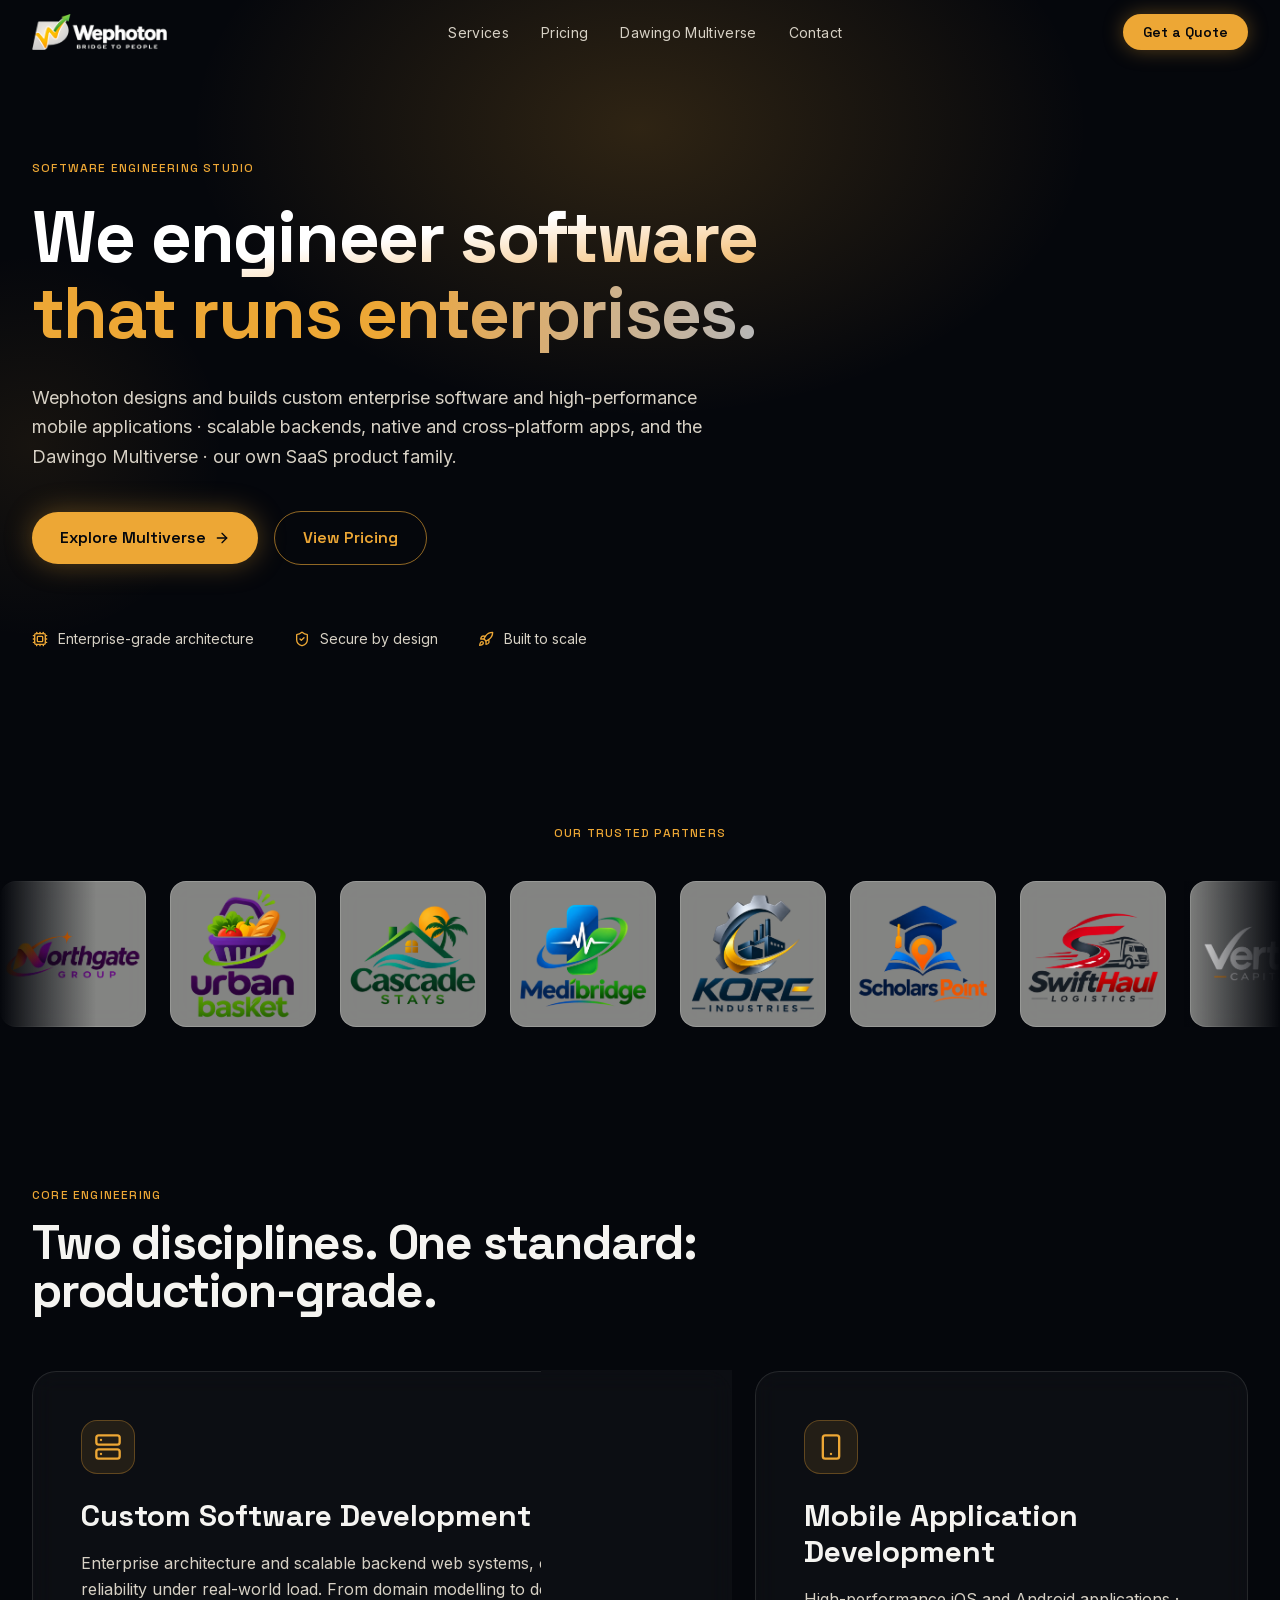
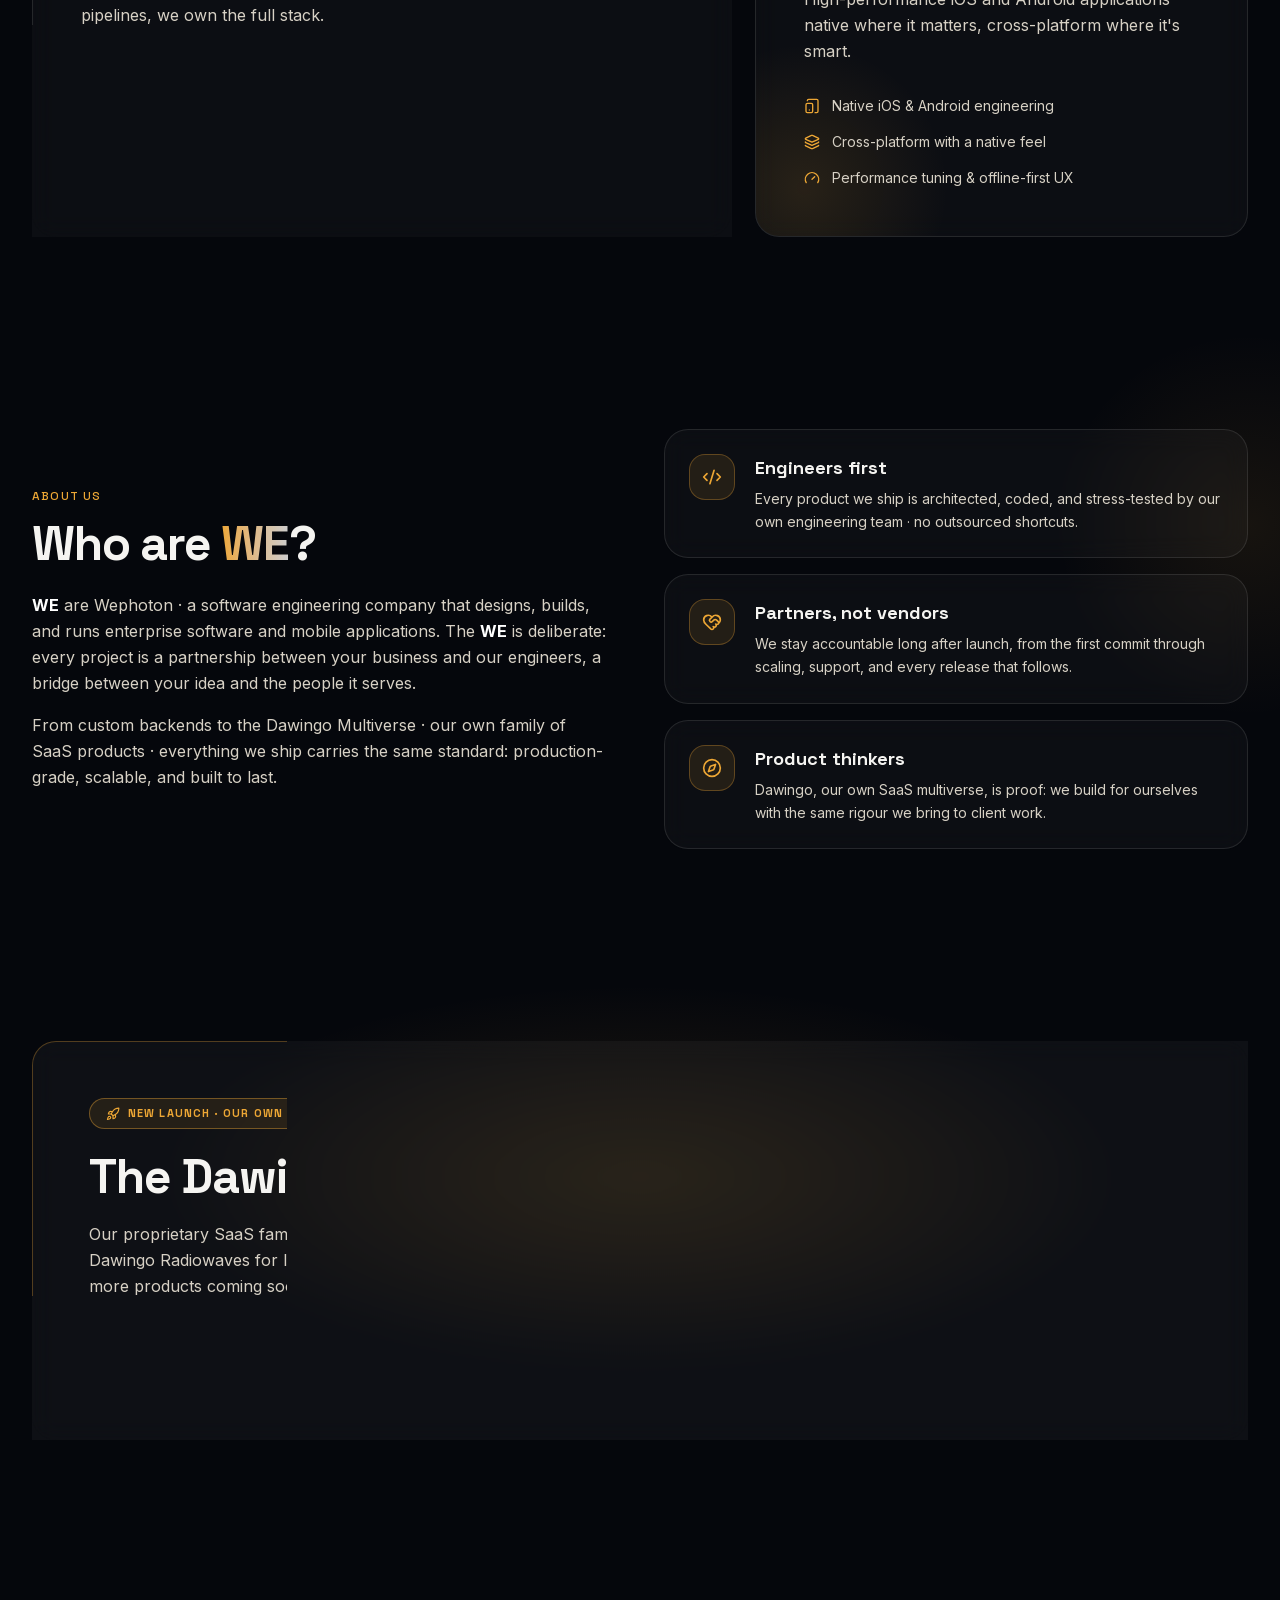
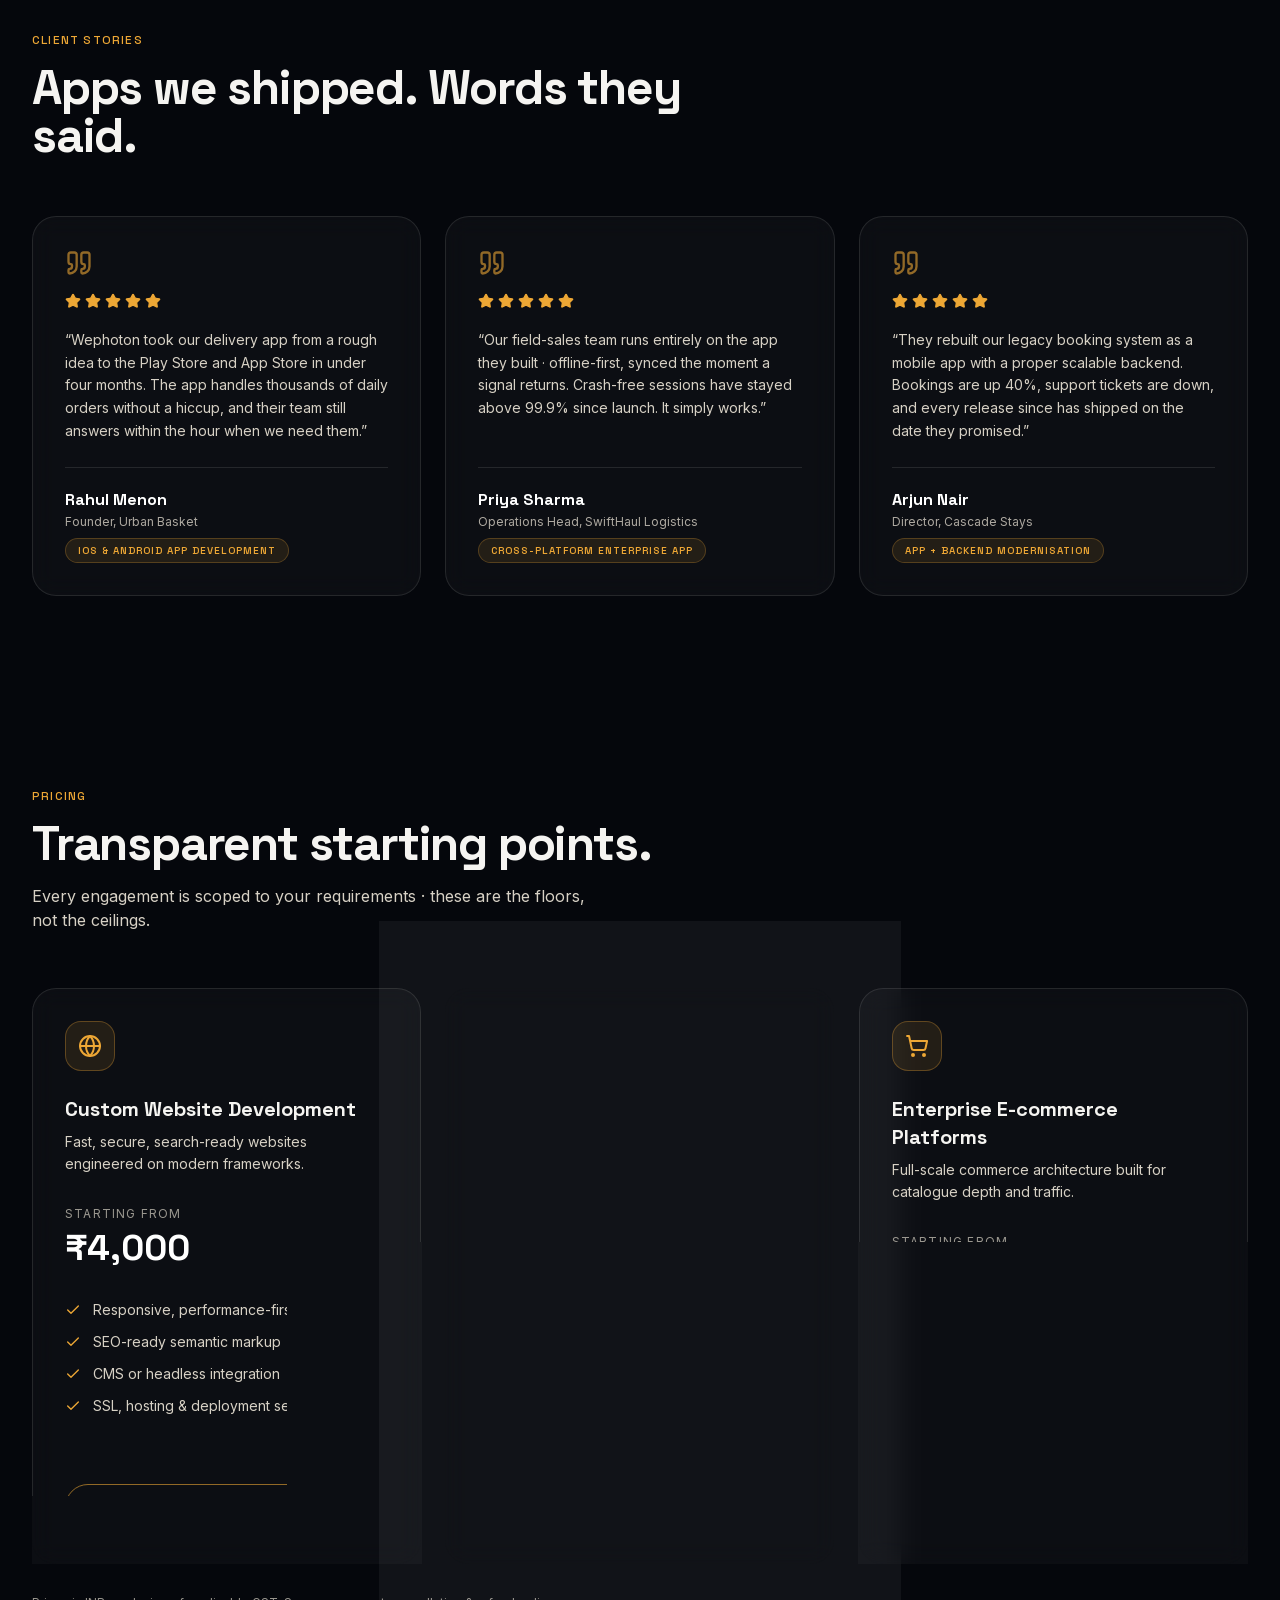
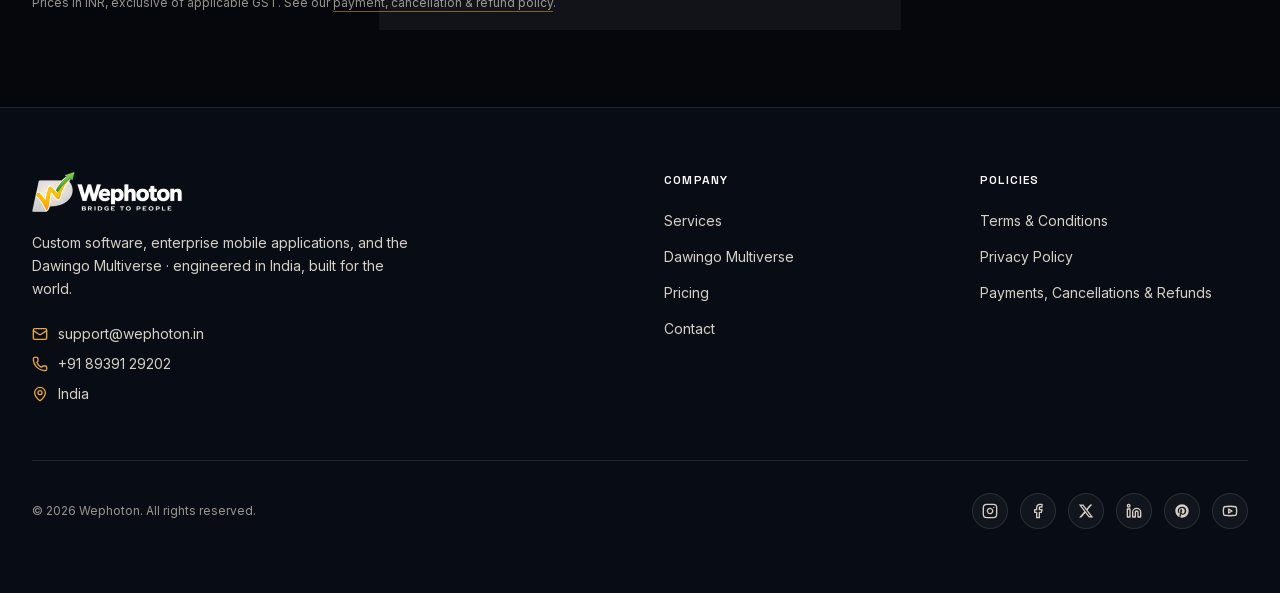
==== commit f90299ed: "feat: add Dawingo Radiowaves to the Multiverse; Resto CTA "See How It Works" - Multiverse grid: new " ====
--- a/index.html
+++ b/index.html
@@ -1 +1 @@
-<!DOCTYPE html><html lang="en" class="space_grotesk_4f9f433b-module__fJfFLG__variable inter_7b064e0d-module__MOT0tq__variable h-full antialiased"><head><meta charSet="utf-8"/><meta name="viewport" content="width=device-width, initial-scale=1"/><link rel="preload" href="/_next/static/media/0c89a48fa5027cee-s.p.2cyn07wtgehh0.woff2" as="font" crossorigin="" type="font/woff2"/><link rel="preload" href="/_next/static/media/83afe278b6a6bb3c-s.p.2bn3s6zvc0dyp.woff2" as="font" crossorigin="" type="font/woff2"/><link rel="preload" as="image" href="/brand/wephoton-logo.png"/><link rel="stylesheet" href="/_next/static/chunks/2uvc7eydneu_k.css" data-precedence="next"/><link rel="preload" as="script" fetchPriority="low" href="/_next/static/chunks/0dhbjz-xsmu83.js"/><script src="/_next/static/chunks/15orcrkp-_9ct.js" async=""></script><script src="/_next/static/chunks/0iec5q4ack_04.js" async=""></script><script src="/_next/static/chunks/082obv3v03b-9.js" async=""></script><script src="/_next/static/chunks/turbopack-009xbv71a0msh.js" async=""></script><script src="/_next/static/chunks/05-c3ty_6dwfk.js" async=""></script><script src="/_next/static/chunks/153tbw49q_1m9.js" async=""></script><script src="/_next/static/chunks/307s922ldtoys.js" async=""></script><meta name="next-size-adjust" content=""/><title>Wephoton · Software &amp; Mobile App Development</title><meta name="description" content="Wephoton engineers enterprise software, high-performance mobile applications, and the Dawingo Multiverse SaaS product family."/><meta name="keywords" content="software development,mobile app development,enterprise software,SaaS,Dawingo,Wephoton"/><meta property="og:title" content="Wephoton · Software &amp; Mobile App Development"/><meta property="og:description" content="Enterprise software, mobile applications, and the Dawingo Multiverse."/><meta property="og:url" content="https://wephoton.in"/><meta property="og:site_name" content="Wephoton"/><meta property="og:type" content="website"/><meta name="twitter:card" content="summary"/><meta name="twitter:title" content="Wephoton · Software &amp; Mobile App Development"/><meta name="twitter:description" content="Enterprise software, mobile applications, and the Dawingo Multiverse."/><link rel="icon" href="/icon.png?icon.3srfbqiegl4az.png" sizes="512x512" type="image/png"/><script src="/_next/static/chunks/0cz1d0mv5g_q7.js" noModule=""></script></head><body class="min-h-full flex flex-col bg-abyss"><div hidden=""><!--$--><!--/$--></div><header class="fixed inset-x-0 top-0 z-50 border-b transition-colors duration-300 border-transparent bg-transparent"><nav aria-label="Main" class="mx-auto flex h-16 max-w-7xl items-center justify-between px-4 sm:px-6 lg:px-8"><a class="flex items-center gap-2" aria-label="Wephoton home" href="/"><img alt="Wephoton · Bridge to People" width="168" height="45" decoding="async" data-nimg="1" class="h-9 w-auto" style="color:transparent" src="/brand/wephoton-logo.png"/></a><ul class="hidden items-center gap-8 md:flex"><li><a class="text-sm tracking-wide text-platinum transition-colors hover:text-amber" href="/#services">Services</a></li><li><a class="text-sm tracking-wide text-platinum transition-colors hover:text-amber" href="/#pricing">Pricing</a></li><li><a class="text-sm tracking-wide text-platinum transition-colors hover:text-amber" href="/dawingo">Dawingo Multiverse</a></li><li><a class="text-sm tracking-wide text-platinum transition-colors hover:text-amber" href="/contact">Contact</a></li></ul><div class="hidden md:block"><a class="inline-flex items-center rounded-full bg-amber px-5 py-2 font-display text-sm font-semibold text-abyss shadow-[0_0_20px_rgba(237,167,53,0.35)] transition-all duration-300 hover:-translate-y-1 hover:shadow-[0_0_36px_rgba(237,167,53,0.6)]" href="/contact">Get a Quote</a></div><button type="button" class="md:hidden" aria-expanded="false" aria-label="Open menu"><svg xmlns="http://www.w3.org/2000/svg" width="24" height="24" viewBox="0 0 24 24" fill="none" stroke="currentColor" stroke-width="2" stroke-linecap="round" stroke-linejoin="round" class="lucide lucide-menu size-6 text-platinum" aria-hidden="true"><path d="M4 5h16"></path><path d="M4 12h16"></path><path d="M4 19h16"></path></svg></button></nav></header><main class="flex-1"><section class="relative overflow-hidden pt-40 pb-28"><div aria-hidden="true" class="pointer-events-none absolute -top-40 left-1/2 h-[36rem] w-[56rem] -translate-x-1/2 rounded-full bg-[radial-gradient(closest-side,rgba(237,167,53,0.18),transparent)]"></div><div aria-hidden="true" class="pointer-events-none absolute top-1/3 -left-40 h-96 w-96 rounded-full bg-[radial-gradient(closest-side,rgba(237,167,53,0.08),transparent)]"></div><div class="relative mx-auto max-w-7xl px-4 sm:px-6 lg:px-8"><p class="font-display text-xs font-medium uppercase tracking-widest text-amber">Software Engineering Studio</p><h1 class="mt-6 max-w-4xl font-display text-5xl font-bold leading-[1.05] tracking-tight sm:text-6xl lg:text-7xl"><span class="bg-gradient-to-br from-white via-white to-amber bg-clip-text text-transparent">We engineer software</span><br/><span class="bg-gradient-to-r from-amber via-amber to-white/70 bg-clip-text text-transparent">that runs enterprises.</span></h1><p class="mt-8 max-w-2xl text-lg leading-relaxed text-platinum">Wephoton designs and builds custom enterprise software and high-performance mobile applications · scalable backends, native and cross-platform apps, and the Dawingo Multiverse · our own SaaS product family.</p><div class="mt-10 flex flex-wrap items-center gap-4"><a class="group inline-flex items-center gap-2 rounded-full bg-amber px-7 py-3.5 font-display font-semibold text-abyss shadow-[0_0_28px_rgba(237,167,53,0.35)] transition-all duration-300 hover:-translate-y-1 hover:shadow-[0_0_48px_rgba(237,167,53,0.6)]" href="/dawingo">Explore Multiverse<svg xmlns="http://www.w3.org/2000/svg" width="24" height="24" viewBox="0 0 24 24" fill="none" stroke="currentColor" stroke-width="2" stroke-linecap="round" stroke-linejoin="round" class="lucide lucide-arrow-right size-4 transition-transform group-hover:translate-x-1" aria-hidden="true"><path d="M5 12h14"></path><path d="m12 5 7 7-7 7"></path></svg></a><a class="inline-flex items-center rounded-full border border-amber/60 px-7 py-3.5 font-display font-semibold text-amber transition-all duration-300 hover:-translate-y-1 hover:border-amber hover:bg-amber/10 hover:shadow-[0_0_28px_rgba(237,167,53,0.25)]" href="/#pricing">View Pricing</a></div><ul class="mt-16 flex flex-wrap gap-x-10 gap-y-4"><li class="flex items-center gap-2.5 text-sm text-platinum"><svg xmlns="http://www.w3.org/2000/svg" width="24" height="24" viewBox="0 0 24 24" fill="none" stroke="currentColor" stroke-width="2" stroke-linecap="round" stroke-linejoin="round" class="lucide lucide-cpu size-4 text-amber" aria-hidden="true"><path d="M12 20v2"></path><path d="M12 2v2"></path><path d="M17 20v2"></path><path d="M17 2v2"></path><path d="M2 12h2"></path><path d="M2 17h2"></path><path d="M2 7h2"></path><path d="M20 12h2"></path><path d="M20 17h2"></path><path d="M20 7h2"></path><path d="M7 20v2"></path><path d="M7 2v2"></path><rect x="4" y="4" width="16" height="16" rx="2"></rect><rect x="8" y="8" width="8" height="8" rx="1"></rect></svg>Enterprise-grade architecture</li><li class="flex items-center gap-2.5 text-sm text-platinum"><svg xmlns="http://www.w3.org/2000/svg" width="24" height="24" viewBox="0 0 24 24" fill="none" stroke="currentColor" stroke-width="2" stroke-linecap="round" stroke-linejoin="round" class="lucide lucide-shield-check size-4 text-amber" aria-hidden="true"><path d="M20 13c0 5-3.5 7.5-7.66 8.95a1 1 0 0 1-.67-.01C7.5 20.5 4 18 4 13V6a1 1 0 0 1 1-1c2 0 4.5-1.2 6.24-2.72a1.17 1.17 0 0 1 1.52 0C14.51 3.81 17 5 19 5a1 1 0 0 1 1 1z"></path><path d="m9 12 2 2 4-4"></path></svg>Secure by design</li><li class="flex items-center gap-2.5 text-sm text-platinum"><svg xmlns="http://www.w3.org/2000/svg" width="24" height="24" viewBox="0 0 24 24" fill="none" stroke="currentColor" stroke-width="2" stroke-linecap="round" stroke-linejoin="round" class="lucide lucide-rocket size-4 text-amber" aria-hidden="true"><path d="M12 15v5s3.03-.55 4-2c1.08-1.62 0-5 0-5"></path><path d="M4.5 16.5c-1.5 1.26-2 5-2 5s3.74-.5 5-2c.71-.84.7-2.13-.09-2.91a2.18 2.18 0 0 0-2.91-.09"></path><path d="M9 12a22 22 0 0 1 2-3.95A12.88 12.88 0 0 1 22 2c0 2.72-.78 7.5-6 11a22.4 22.4 0 0 1-4 2z"></path><path d="M9 12H4s.55-3.03 2-4c1.62-1.08 5 .05 5 .05"></path></svg>Built to scale</li></ul></div></section><section aria-label="Our trusted partners" class="relative py-16"><div class="mx-auto max-w-7xl px-4 sm:px-6 lg:px-8"><p class="text-center font-display text-xs font-medium uppercase tracking-widest text-amber">Our Trusted Partners</p></div><div class="group relative mt-10 overflow-hidden"><div aria-hidden="true" class="pointer-events-none absolute inset-y-0 left-0 z-10 w-24 bg-gradient-to-r from-abyss to-transparent"></div><div aria-hidden="true" class="pointer-events-none absolute inset-y-0 right-0 z-10 w-24 bg-gradient-to-l from-abyss to-transparent"></div><ul class="flex w-max animate-marquee gap-6 group-hover:[animation-play-state:paused]"><li aria-hidden="false" class="flex shrink-0 overflow-hidden rounded-2xl border border-[#bab9b6]/40 bg-[#bab9b6]/70 md:backdrop-blur-md"><img src="/partners/northgate-group.png" alt="Northgate Group logo" width="144" height="144" loading="lazy" class="aspect-square w-36 object-cover"/></li><li aria-hidden="false" class="flex shrink-0 overflow-hidden rounded-2xl border border-[#bab9b6]/40 bg-[#bab9b6]/70 md:backdrop-blur-md"><img src="/partners/urban-basket.png" alt="Urban Basket logo" width="144" height="144" loading="lazy" class="aspect-square w-36 object-cover"/></li><li aria-hidden="false" class="flex shrink-0 overflow-hidden rounded-2xl border border-[#bab9b6]/40 bg-[#bab9b6]/70 md:backdrop-blur-md"><img src="/partners/cascade-stays.png" alt="Cascade Stays logo" width="144" height="144" loading="lazy" class="aspect-square w-36 object-cover"/></li><li aria-hidden="false" class="flex shrink-0 overflow-hidden rounded-2xl border border-[#bab9b6]/40 bg-[#bab9b6]/70 md:backdrop-blur-md"><img src="/partners/medibridge.png" alt="MediBridge logo" width="144" height="144" loading="lazy" class="aspect-square w-36 object-cover"/></li><li aria-hidden="false" class="flex shrink-0 overflow-hidden rounded-2xl border border-[#bab9b6]/40 bg-[#bab9b6]/70 md:backdrop-blur-md"><img src="/partners/kore-industries.png" alt="Kore Industries logo" width="144" height="144" loading="lazy" class="aspect-square w-36 object-cover"/></li><li aria-hidden="false" class="flex shrink-0 overflow-hidden rounded-2xl border border-[#bab9b6]/40 bg-[#bab9b6]/70 md:backdrop-blur-md"><img src="/partners/scholars-point.png" alt="Scholars Point logo" width="144" height="144" loading="lazy" class="aspect-square w-36 object-cover"/></li><li aria-hidden="false" class="flex shrink-0 overflow-hidden rounded-2xl border border-[#bab9b6]/40 bg-[#bab9b6]/70 md:backdrop-blur-md"><img src="/partners/swifthaul-logistics.png" alt="SwiftHaul Logistics logo" width="144" height="144" loading="lazy" class="aspect-square w-36 object-cover"/></li><li aria-hidden="false" class="flex shrink-0 overflow-hidden rounded-2xl border border-[#bab9b6]/40 bg-[#bab9b6]/70 md:backdrop-blur-md"><img src="/partners/vertex-capital.png" alt="Vertex Capital logo" width="144" height="144" loading="lazy" class="aspect-square w-36 object-cover"/></li><li aria-hidden="true" class="flex shrink-0 overflow-hidden rounded-2xl border border-[#bab9b6]/40 bg-[#bab9b6]/70 md:backdrop-blur-md"><img src="/partners/northgate-group.png" alt="" width="144" height="144" loading="lazy" class="aspect-square w-36 object-cover"/></li><li aria-hidden="true" class="flex shrink-0 overflow-hidden rounded-2xl border border-[#bab9b6]/40 bg-[#bab9b6]/70 md:backdrop-blur-md"><img src="/partners/urban-basket.png" alt="" width="144" height="144" loading="lazy" class="aspect-square w-36 object-cover"/></li><li aria-hidden="true" class="flex shrink-0 overflow-hidden rounded-2xl border border-[#bab9b6]/40 bg-[#bab9b6]/70 md:backdrop-blur-md"><img src="/partners/cascade-stays.png" alt="" width="144" height="144" loading="lazy" class="aspect-square w-36 object-cover"/></li><li aria-hidden="true" class="flex shrink-0 overflow-hidden rounded-2xl border border-[#bab9b6]/40 bg-[#bab9b6]/70 md:backdrop-blur-md"><img src="/partners/medibridge.png" alt="" width="144" height="144" loading="lazy" class="aspect-square w-36 object-cover"/></li><li aria-hidden="true" class="flex shrink-0 overflow-hidden rounded-2xl border border-[#bab9b6]/40 bg-[#bab9b6]/70 md:backdrop-blur-md"><img src="/partners/kore-industries.png" alt="" width="144" height="144" loading="lazy" class="aspect-square w-36 object-cover"/></li><li aria-hidden="true" class="flex shrink-0 overflow-hidden rounded-2xl border border-[#bab9b6]/40 bg-[#bab9b6]/70 md:backdrop-blur-md"><img src="/partners/scholars-point.png" alt="" width="144" height="144" loading="lazy" class="aspect-square w-36 object-cover"/></li><li aria-hidden="true" class="flex shrink-0 overflow-hidden rounded-2xl border border-[#bab9b6]/40 bg-[#bab9b6]/70 md:backdrop-blur-md"><img src="/partners/swifthaul-logistics.png" alt="" width="144" height="144" loading="lazy" class="aspect-square w-36 object-cover"/></li><li aria-hidden="true" class="flex shrink-0 overflow-hidden rounded-2xl border border-[#bab9b6]/40 bg-[#bab9b6]/70 md:backdrop-blur-md"><img src="/partners/vertex-capital.png" alt="" width="144" height="144" loading="lazy" class="aspect-square w-36 object-cover"/></li></ul></div></section><section id="services" class="relative scroll-mt-20 py-24"><div class="mx-auto max-w-7xl px-4 sm:px-6 lg:px-8"><p class="font-display text-xs font-medium uppercase tracking-widest text-amber">Core Engineering</p><h2 class="mt-4 max-w-2xl font-display text-4xl font-bold tracking-tight sm:text-5xl">Two disciplines. One standard: production-grade.</h2><div class="mt-14 grid gap-6 lg:grid-cols-12"><article class="group relative overflow-hidden rounded-3xl border border-white/10 bg-white/[0.03] p-8 md:backdrop-blur-md transition-all duration-300 hover:-translate-y-1 hover:border-amber/40 hover:shadow-[0_0_48px_rgba(237,167,53,0.15)] lg:col-span-7 lg:p-12"><div aria-hidden="true" class="pointer-events-none absolute -top-24 -right-24 h-72 w-72 rounded-full bg-[radial-gradient(closest-side,rgba(237,167,53,0.14),transparent)] opacity-70 transition-opacity duration-300 group-hover:opacity-100"></div><div class="relative"><div class="inline-flex rounded-2xl border border-amber/30 bg-amber/10 p-3"><svg xmlns="http://www.w3.org/2000/svg" width="24" height="24" viewBox="0 0 24 24" fill="none" stroke="currentColor" stroke-width="2" stroke-linecap="round" stroke-linejoin="round" class="lucide lucide-server size-7 text-amber" aria-hidden="true"><rect width="20" height="8" x="2" y="2" rx="2" ry="2"></rect><rect width="20" height="8" x="2" y="14" rx="2" ry="2"></rect><line x1="6" x2="6.01" y1="6" y2="6"></line><line x1="6" x2="6.01" y1="18" y2="18"></line></svg></div><h3 class="mt-6 font-display text-2xl font-bold sm:text-3xl">Custom Software Development</h3><p class="mt-4 max-w-xl leading-relaxed text-platinum">Enterprise architecture and scalable backend web systems, engineered for reliability under real-world load. From domain modelling to deployment pipelines, we own the full stack.</p><ul class="mt-8 grid gap-4 sm:grid-cols-2"><li class="flex items-start gap-3 text-sm text-platinum"><svg xmlns="http://www.w3.org/2000/svg" width="24" height="24" viewBox="0 0 24 24" fill="none" stroke="currentColor" stroke-width="2" stroke-linecap="round" stroke-linejoin="round" class="lucide lucide-layers mt-0.5 size-4 shrink-0 text-amber" aria-hidden="true"><path d="M12.83 2.18a2 2 0 0 0-1.66 0L2.6 6.08a1 1 0 0 0 0 1.83l8.58 3.91a2 2 0 0 0 1.66 0l8.58-3.9a1 1 0 0 0 0-1.83z"></path><path d="M2 12a1 1 0 0 0 .58.91l8.6 3.91a2 2 0 0 0 1.65 0l8.58-3.9A1 1 0 0 0 22 12"></path><path d="M2 17a1 1 0 0 0 .58.91l8.6 3.91a2 2 0 0 0 1.65 0l8.58-3.9A1 1 0 0 0 22 17"></path></svg>Enterprise architecture &amp; system design</li><li class="flex items-start gap-3 text-sm text-platinum"><svg xmlns="http://www.w3.org/2000/svg" width="24" height="24" viewBox="0 0 24 24" fill="none" stroke="currentColor" stroke-width="2" stroke-linecap="round" stroke-linejoin="round" class="lucide lucide-database mt-0.5 size-4 shrink-0 text-amber" aria-hidden="true"><ellipse cx="12" cy="5" rx="9" ry="3"></ellipse><path d="M3 5V19A9 3 0 0 0 21 19V5"></path><path d="M3 12A9 3 0 0 0 21 12"></path></svg>Scalable backend &amp; data platforms</li><li class="flex items-start gap-3 text-sm text-platinum"><svg xmlns="http://www.w3.org/2000/svg" width="24" height="24" viewBox="0 0 24 24" fill="none" stroke="currentColor" stroke-width="2" stroke-linecap="round" stroke-linejoin="round" class="lucide lucide-workflow mt-0.5 size-4 shrink-0 text-amber" aria-hidden="true"><rect width="8" height="8" x="3" y="3" rx="2"></rect><path d="M7 11v4a2 2 0 0 0 2 2h4"></path><rect width="8" height="8" x="13" y="13" rx="2"></rect></svg>API-first integrations &amp; automation</li><li class="flex items-start gap-3 text-sm text-platinum"><svg xmlns="http://www.w3.org/2000/svg" width="24" height="24" viewBox="0 0 24 24" fill="none" stroke="currentColor" stroke-width="2" stroke-linecap="round" stroke-linejoin="round" class="lucide lucide-git-branch mt-0.5 size-4 shrink-0 text-amber" aria-hidden="true"><path d="M15 6a9 9 0 0 0-9 9V3"></path><circle cx="18" cy="6" r="3"></circle><circle cx="6" cy="18" r="3"></circle></svg>CI/CD &amp; cloud-native delivery</li></ul></div></article><article class="group relative overflow-hidden rounded-3xl border border-white/10 bg-white/[0.03] p-8 md:backdrop-blur-md transition-all duration-300 hover:-translate-y-1 hover:border-amber/40 hover:shadow-[0_0_48px_rgba(237,167,53,0.15)] lg:col-span-5 lg:p-12"><div aria-hidden="true" class="pointer-events-none absolute -bottom-24 -left-24 h-72 w-72 rounded-full bg-[radial-gradient(closest-side,rgba(237,167,53,0.12),transparent)]"></div><div class="relative"><div class="inline-flex rounded-2xl border border-amber/30 bg-amber/10 p-3"><svg xmlns="http://www.w3.org/2000/svg" width="24" height="24" viewBox="0 0 24 24" fill="none" stroke="currentColor" stroke-width="2" stroke-linecap="round" stroke-linejoin="round" class="lucide lucide-smartphone size-7 text-amber" aria-hidden="true"><rect width="14" height="20" x="5" y="2" rx="2" ry="2"></rect><path d="M12 18h.01"></path></svg></div><h3 class="mt-6 font-display text-2xl font-bold sm:text-3xl">Mobile Application Development</h3><p class="mt-4 leading-relaxed text-platinum">High-performance iOS and Android applications · native where it matters, cross-platform where it&#x27;s smart.</p><ul class="mt-8 grid gap-4"><li class="flex items-start gap-3 text-sm text-platinum"><svg xmlns="http://www.w3.org/2000/svg" width="24" height="24" viewBox="0 0 24 24" fill="none" stroke="currentColor" stroke-width="2" stroke-linecap="round" stroke-linejoin="round" class="lucide lucide-tablet-smartphone mt-0.5 size-4 shrink-0 text-amber" aria-hidden="true"><rect width="10" height="14" x="3" y="8" rx="2"></rect><path d="M5 4a2 2 0 0 1 2-2h12a2 2 0 0 1 2 2v16a2 2 0 0 1-2 2h-2.4"></path><path d="M8 18h.01"></path></svg>Native iOS &amp; Android engineering</li><li class="flex items-start gap-3 text-sm text-platinum"><svg xmlns="http://www.w3.org/2000/svg" width="24" height="24" viewBox="0 0 24 24" fill="none" stroke="currentColor" stroke-width="2" stroke-linecap="round" stroke-linejoin="round" class="lucide lucide-layers mt-0.5 size-4 shrink-0 text-amber" aria-hidden="true"><path d="M12.83 2.18a2 2 0 0 0-1.66 0L2.6 6.08a1 1 0 0 0 0 1.83l8.58 3.91a2 2 0 0 0 1.66 0l8.58-3.9a1 1 0 0 0 0-1.83z"></path><path d="M2 12a1 1 0 0 0 .58.91l8.6 3.91a2 2 0 0 0 1.65 0l8.58-3.9A1 1 0 0 0 22 12"></path><path d="M2 17a1 1 0 0 0 .58.91l8.6 3.91a2 2 0 0 0 1.65 0l8.58-3.9A1 1 0 0 0 22 17"></path></svg>Cross-platform with a native feel</li><li class="flex items-start gap-3 text-sm text-platinum"><svg xmlns="http://www.w3.org/2000/svg" width="24" height="24" viewBox="0 0 24 24" fill="none" stroke="currentColor" stroke-width="2" stroke-linecap="round" stroke-linejoin="round" class="lucide lucide-gauge mt-0.5 size-4 shrink-0 text-amber" aria-hidden="true"><path d="m12 14 4-4"></path><path d="M3.34 19a10 10 0 1 1 17.32 0"></path></svg>Performance tuning &amp; offline-first UX</li></ul></div></article></div></div></section><section id="who-are-we" class="relative overflow-hidden scroll-mt-20 py-24"><div aria-hidden="true" class="pointer-events-none absolute top-0 -right-40 h-96 w-96 rounded-full bg-[radial-gradient(closest-side,rgba(237,167,53,0.08),transparent)]"></div><div class="relative mx-auto max-w-7xl px-4 sm:px-6 lg:px-8"><div class="grid gap-12 lg:grid-cols-2 lg:items-center"><div><p class="font-display text-xs font-medium uppercase tracking-widest text-amber">About Us</p><h2 class="mt-4 font-display text-4xl font-bold tracking-tight sm:text-5xl">Who are<!-- --> <span class="bg-gradient-to-r from-amber to-white/80 bg-clip-text text-transparent">WE</span>?</h2><p class="mt-6 max-w-xl leading-relaxed text-platinum"><strong class="text-white">WE</strong> are Wephoton · a software engineering company that designs, builds, and runs enterprise software and mobile applications. The<!-- --> <strong class="text-white">WE</strong> is deliberate: every project is a partnership between your business and our engineers, a bridge between your idea and the people it serves.</p><p class="mt-4 max-w-xl leading-relaxed text-platinum">From custom backends to the Dawingo Multiverse · our own family of SaaS products · everything we ship carries the same standard: production-grade, scalable, and built to last.</p></div><ul class="space-y-4"><li class="group flex gap-5 rounded-3xl border border-white/10 bg-white/[0.03] p-6 md:backdrop-blur-md transition-all duration-300 hover:-translate-y-1 hover:border-amber/40 hover:shadow-[0_0_36px_rgba(237,167,53,0.15)]"><div class="inline-flex h-fit rounded-2xl border border-amber/30 bg-amber/10 p-3"><svg xmlns="http://www.w3.org/2000/svg" width="24" height="24" viewBox="0 0 24 24" fill="none" stroke="currentColor" stroke-width="2" stroke-linecap="round" stroke-linejoin="round" class="lucide lucide-code-xml size-5 text-amber" aria-hidden="true"><path d="m18 16 4-4-4-4"></path><path d="m6 8-4 4 4 4"></path><path d="m14.5 4-5 16"></path></svg></div><div><h3 class="font-display text-lg font-bold">Engineers first</h3><p class="mt-1.5 text-sm leading-relaxed text-platinum">Every product we ship is architected, coded, and stress-tested by our own engineering team · no outsourced shortcuts.</p></div></li><li class="group flex gap-5 rounded-3xl border border-white/10 bg-white/[0.03] p-6 md:backdrop-blur-md transition-all duration-300 hover:-translate-y-1 hover:border-amber/40 hover:shadow-[0_0_36px_rgba(237,167,53,0.15)]"><div class="inline-flex h-fit rounded-2xl border border-amber/30 bg-amber/10 p-3"><svg xmlns="http://www.w3.org/2000/svg" width="24" height="24" viewBox="0 0 24 24" fill="none" stroke="currentColor" stroke-width="2" stroke-linecap="round" stroke-linejoin="round" class="lucide lucide-heart-handshake size-5 text-amber" aria-hidden="true"><path d="M19.414 14.414C21 12.828 22 11.5 22 9.5a5.5 5.5 0 0 0-9.591-3.676.6.6 0 0 1-.818.001A5.5 5.5 0 0 0 2 9.5c0 2.3 1.5 4 3 5.5l5.535 5.362a2 2 0 0 0 2.879.052 2.12 2.12 0 0 0-.004-3 2.124 2.124 0 1 0 3-3 2.124 2.124 0 0 0 3.004 0 2 2 0 0 0 0-2.828l-1.881-1.882a2.41 2.41 0 0 0-3.409 0l-1.71 1.71a2 2 0 0 1-2.828 0 2 2 0 0 1 0-2.828l2.823-2.762"></path></svg></div><div><h3 class="font-display text-lg font-bold">Partners, not vendors</h3><p class="mt-1.5 text-sm leading-relaxed text-platinum">We stay accountable long after launch, from the first commit through scaling, support, and every release that follows.</p></div></li><li class="group flex gap-5 rounded-3xl border border-white/10 bg-white/[0.03] p-6 md:backdrop-blur-md transition-all duration-300 hover:-translate-y-1 hover:border-amber/40 hover:shadow-[0_0_36px_rgba(237,167,53,0.15)]"><div class="inline-flex h-fit rounded-2xl border border-amber/30 bg-amber/10 p-3"><svg xmlns="http://www.w3.org/2000/svg" width="24" height="24" viewBox="0 0 24 24" fill="none" stroke="currentColor" stroke-width="2" stroke-linecap="round" stroke-linejoin="round" class="lucide lucide-compass size-5 text-amber" aria-hidden="true"><circle cx="12" cy="12" r="10"></circle><path d="m16.24 7.76-1.804 5.411a2 2 0 0 1-1.265 1.265L7.76 16.24l1.804-5.411a2 2 0 0 1 1.265-1.265z"></path></svg></div><div><h3 class="font-display text-lg font-bold">Product thinkers</h3><p class="mt-1.5 text-sm leading-relaxed text-platinum">Dawingo, our own SaaS multiverse, is proof: we build for ourselves with the same rigour we bring to client work.</p></div></li></ul></div></div></section><section id="dawingo" class="relative scroll-mt-20 py-24"><div aria-hidden="true" class="pointer-events-none absolute top-10 left-1/2 h-[24rem] w-[60rem] max-w-full -translate-x-1/2 rounded-full bg-[radial-gradient(closest-side,rgba(237,167,53,0.12),transparent)]"></div><div class="relative mx-auto max-w-7xl px-4 sm:px-6 lg:px-8"><div class="overflow-hidden rounded-3xl border border-amber/30 bg-white/[0.04] p-10 md:backdrop-blur-md sm:p-14"><div class="grid items-center gap-10 lg:grid-cols-2"><div><p class="inline-flex items-center gap-2 rounded-full border border-amber/40 bg-amber/10 px-4 py-1.5 font-display text-[11px] font-bold uppercase tracking-widest text-amber"><svg xmlns="http://www.w3.org/2000/svg" width="24" height="24" viewBox="0 0 24 24" fill="none" stroke="currentColor" stroke-width="2" stroke-linecap="round" stroke-linejoin="round" class="lucide lucide-rocket size-3.5" aria-hidden="true"><path d="M12 15v5s3.03-.55 4-2c1.08-1.62 0-5 0-5"></path><path d="M4.5 16.5c-1.5 1.26-2 5-2 5s3.74-.5 5-2c.71-.84.7-2.13-.09-2.91a2.18 2.18 0 0 0-2.91-.09"></path><path d="M9 12a22 22 0 0 1 2-3.95A12.88 12.88 0 0 1 22 2c0 2.72-.78 7.5-6 11a22.4 22.4 0 0 1-4 2z"></path><path d="M9 12H4s.55-3.03 2-4c1.62-1.08 5 .05 5 .05"></path></svg>New Launch · Our Own Product</p><h2 class="mt-6 font-display text-4xl font-bold tracking-tight sm:text-5xl">The Dawingo Multiverse</h2><p class="mt-5 max-w-xl leading-relaxed text-platinum">Our proprietary SaaS family · Dawingo Resto is live today for restaurants, with more products coming soon.</p><div class="mt-8 flex flex-wrap gap-4"><a class="group inline-flex items-center gap-2 rounded-full bg-amber px-7 py-3.5 font-display font-semibold text-abyss shadow-[0_0_28px_rgba(237,167,53,0.35)] transition-all duration-300 hover:-translate-y-1 hover:shadow-[0_0_48px_rgba(237,167,53,0.6)]" href="/dawingo">Explore Our Products<svg xmlns="http://www.w3.org/2000/svg" width="24" height="24" viewBox="0 0 24 24" fill="none" stroke="currentColor" stroke-width="2" stroke-linecap="round" stroke-linejoin="round" class="lucide lucide-arrow-right size-4 transition-transform group-hover:translate-x-1" aria-hidden="true"><path d="M5 12h14"></path><path d="m12 5 7 7-7 7"></path></svg></a></div></div><div class="relative flex items-center justify-center rounded-3xl border border-white/10 bg-abyss/60 p-10"><div aria-hidden="true" class="pointer-events-none absolute inset-0 rounded-3xl bg-[radial-gradient(closest-side,rgba(237,167,53,0.14),transparent)]"></div><img alt="Dawingo Resto · live now" loading="lazy" width="380" height="115" decoding="async" data-nimg="1" class="relative h-auto w-full max-w-sm" style="color:transparent" src="/brand/dawingo-resto-v2.png"/><span class="absolute top-4 right-4 inline-flex items-center gap-1.5 rounded-full border border-emerald-400/40 bg-emerald-400/10 px-3 py-1 font-display text-[11px] font-bold uppercase tracking-widest text-emerald-300 animate-pulse-live"><span class="size-1.5 rounded-full bg-emerald-400" aria-hidden="true"></span>Live</span></div></div></div></div></section><section id="testimonials" class="relative scroll-mt-20 py-24"><div class="mx-auto max-w-7xl px-4 sm:px-6 lg:px-8"><p class="font-display text-xs font-medium uppercase tracking-widest text-amber">Client Stories</p><h2 class="mt-4 max-w-2xl font-display text-4xl font-bold tracking-tight sm:text-5xl">Apps we shipped. Words they said.</h2><div class="mt-14 grid gap-6 lg:grid-cols-3"><figure class="flex flex-col rounded-3xl border border-white/10 bg-white/[0.03] p-8 md:backdrop-blur-md transition-all duration-300 hover:-translate-y-1 hover:border-amber/40 hover:shadow-[0_0_36px_rgba(237,167,53,0.15)]"><svg xmlns="http://www.w3.org/2000/svg" width="24" height="24" viewBox="0 0 24 24" fill="none" stroke="currentColor" stroke-width="2" stroke-linecap="round" stroke-linejoin="round" class="lucide lucide-quote size-7 text-amber/60" aria-hidden="true"><path d="M16 3a2 2 0 0 0-2 2v6a2 2 0 0 0 2 2 1 1 0 0 1 1 1v1a2 2 0 0 1-2 2 1 1 0 0 0-1 1v2a1 1 0 0 0 1 1 6 6 0 0 0 6-6V5a2 2 0 0 0-2-2z"></path><path d="M5 3a2 2 0 0 0-2 2v6a2 2 0 0 0 2 2 1 1 0 0 1 1 1v1a2 2 0 0 1-2 2 1 1 0 0 0-1 1v2a1 1 0 0 0 1 1 6 6 0 0 0 6-6V5a2 2 0 0 0-2-2z"></path></svg><div class="mt-4 flex gap-1" aria-label="5 out of 5 stars"><svg xmlns="http://www.w3.org/2000/svg" width="24" height="24" viewBox="0 0 24 24" fill="none" stroke="currentColor" stroke-width="2" stroke-linecap="round" stroke-linejoin="round" class="lucide lucide-star size-4 fill-amber text-amber" aria-hidden="true"><path d="M11.525 2.295a.53.53 0 0 1 .95 0l2.31 4.679a2.123 2.123 0 0 0 1.595 1.16l5.166.756a.53.53 0 0 1 .294.904l-3.736 3.638a2.123 2.123 0 0 0-.611 1.878l.882 5.14a.53.53 0 0 1-.771.56l-4.618-2.428a2.122 2.122 0 0 0-1.973 0L6.396 21.01a.53.53 0 0 1-.77-.56l.881-5.139a2.122 2.122 0 0 0-.611-1.879L2.16 9.795a.53.53 0 0 1 .294-.906l5.165-.755a2.122 2.122 0 0 0 1.597-1.16z"></path></svg><svg xmlns="http://www.w3.org/2000/svg" width="24" height="24" viewBox="0 0 24 24" fill="none" stroke="currentColor" stroke-width="2" stroke-linecap="round" stroke-linejoin="round" class="lucide lucide-star size-4 fill-amber text-amber" aria-hidden="true"><path d="M11.525 2.295a.53.53 0 0 1 .95 0l2.31 4.679a2.123 2.123 0 0 0 1.595 1.16l5.166.756a.53.53 0 0 1 .294.904l-3.736 3.638a2.123 2.123 0 0 0-.611 1.878l.882 5.14a.53.53 0 0 1-.771.56l-4.618-2.428a2.122 2.122 0 0 0-1.973 0L6.396 21.01a.53.53 0 0 1-.77-.56l.881-5.139a2.122 2.122 0 0 0-.611-1.879L2.16 9.795a.53.53 0 0 1 .294-.906l5.165-.755a2.122 2.122 0 0 0 1.597-1.16z"></path></svg><svg xmlns="http://www.w3.org/2000/svg" width="24" height="24" viewBox="0 0 24 24" fill="none" stroke="currentColor" stroke-width="2" stroke-linecap="round" stroke-linejoin="round" class="lucide lucide-star size-4 fill-amber text-amber" aria-hidden="true"><path d="M11.525 2.295a.53.53 0 0 1 .95 0l2.31 4.679a2.123 2.123 0 0 0 1.595 1.16l5.166.756a.53.53 0 0 1 .294.904l-3.736 3.638a2.123 2.123 0 0 0-.611 1.878l.882 5.14a.53.53 0 0 1-.771.56l-4.618-2.428a2.122 2.122 0 0 0-1.973 0L6.396 21.01a.53.53 0 0 1-.77-.56l.881-5.139a2.122 2.122 0 0 0-.611-1.879L2.16 9.795a.53.53 0 0 1 .294-.906l5.165-.755a2.122 2.122 0 0 0 1.597-1.16z"></path></svg><svg xmlns="http://www.w3.org/2000/svg" width="24" height="24" viewBox="0 0 24 24" fill="none" stroke="currentColor" stroke-width="2" stroke-linecap="round" stroke-linejoin="round" class="lucide lucide-star size-4 fill-amber text-amber" aria-hidden="true"><path d="M11.525 2.295a.53.53 0 0 1 .95 0l2.31 4.679a2.123 2.123 0 0 0 1.595 1.16l5.166.756a.53.53 0 0 1 .294.904l-3.736 3.638a2.123 2.123 0 0 0-.611 1.878l.882 5.14a.53.53 0 0 1-.771.56l-4.618-2.428a2.122 2.122 0 0 0-1.973 0L6.396 21.01a.53.53 0 0 1-.77-.56l.881-5.139a2.122 2.122 0 0 0-.611-1.879L2.16 9.795a.53.53 0 0 1 .294-.906l5.165-.755a2.122 2.122 0 0 0 1.597-1.16z"></path></svg><svg xmlns="http://www.w3.org/2000/svg" width="24" height="24" viewBox="0 0 24 24" fill="none" stroke="currentColor" stroke-width="2" stroke-linecap="round" stroke-linejoin="round" class="lucide lucide-star size-4 fill-amber text-amber" aria-hidden="true"><path d="M11.525 2.295a.53.53 0 0 1 .95 0l2.31 4.679a2.123 2.123 0 0 0 1.595 1.16l5.166.756a.53.53 0 0 1 .294.904l-3.736 3.638a2.123 2.123 0 0 0-.611 1.878l.882 5.14a.53.53 0 0 1-.771.56l-4.618-2.428a2.122 2.122 0 0 0-1.973 0L6.396 21.01a.53.53 0 0 1-.77-.56l.881-5.139a2.122 2.122 0 0 0-.611-1.879L2.16 9.795a.53.53 0 0 1 .294-.906l5.165-.755a2.122 2.122 0 0 0 1.597-1.16z"></path></svg></div><blockquote class="mt-5 flex-1 text-sm leading-relaxed text-platinum">“<!-- -->Wephoton took our delivery app from a rough idea to the Play Store and App Store in under four months. The app handles thousands of daily orders without a hiccup, and their team still answers within the hour when we need them.<!-- -->”</blockquote><figcaption class="mt-6 border-t border-white/10 pt-5"><p class="font-display font-bold text-white">Rahul Menon</p><p class="mt-0.5 text-xs text-platinum/80">Founder, Urban Basket</p><p class="mt-2 inline-block rounded-full border border-amber/25 bg-amber/10 px-3 py-1 font-display text-[10px] font-semibold uppercase tracking-widest text-amber">iOS &amp; Android app development</p></figcaption></figure><figure class="flex flex-col rounded-3xl border border-white/10 bg-white/[0.03] p-8 md:backdrop-blur-md transition-all duration-300 hover:-translate-y-1 hover:border-amber/40 hover:shadow-[0_0_36px_rgba(237,167,53,0.15)]"><svg xmlns="http://www.w3.org/2000/svg" width="24" height="24" viewBox="0 0 24 24" fill="none" stroke="currentColor" stroke-width="2" stroke-linecap="round" stroke-linejoin="round" class="lucide lucide-quote size-7 text-amber/60" aria-hidden="true"><path d="M16 3a2 2 0 0 0-2 2v6a2 2 0 0 0 2 2 1 1 0 0 1 1 1v1a2 2 0 0 1-2 2 1 1 0 0 0-1 1v2a1 1 0 0 0 1 1 6 6 0 0 0 6-6V5a2 2 0 0 0-2-2z"></path><path d="M5 3a2 2 0 0 0-2 2v6a2 2 0 0 0 2 2 1 1 0 0 1 1 1v1a2 2 0 0 1-2 2 1 1 0 0 0-1 1v2a1 1 0 0 0 1 1 6 6 0 0 0 6-6V5a2 2 0 0 0-2-2z"></path></svg><div class="mt-4 flex gap-1" aria-label="5 out of 5 stars"><svg xmlns="http://www.w3.org/2000/svg" width="24" height="24" viewBox="0 0 24 24" fill="none" stroke="currentColor" stroke-width="2" stroke-linecap="round" stroke-linejoin="round" class="lucide lucide-star size-4 fill-amber text-amber" aria-hidden="true"><path d="M11.525 2.295a.53.53 0 0 1 .95 0l2.31 4.679a2.123 2.123 0 0 0 1.595 1.16l5.166.756a.53.53 0 0 1 .294.904l-3.736 3.638a2.123 2.123 0 0 0-.611 1.878l.882 5.14a.53.53 0 0 1-.771.56l-4.618-2.428a2.122 2.122 0 0 0-1.973 0L6.396 21.01a.53.53 0 0 1-.77-.56l.881-5.139a2.122 2.122 0 0 0-.611-1.879L2.16 9.795a.53.53 0 0 1 .294-.906l5.165-.755a2.122 2.122 0 0 0 1.597-1.16z"></path></svg><svg xmlns="http://www.w3.org/2000/svg" width="24" height="24" viewBox="0 0 24 24" fill="none" stroke="currentColor" stroke-width="2" stroke-linecap="round" stroke-linejoin="round" class="lucide lucide-star size-4 fill-amber text-amber" aria-hidden="true"><path d="M11.525 2.295a.53.53 0 0 1 .95 0l2.31 4.679a2.123 2.123 0 0 0 1.595 1.16l5.166.756a.53.53 0 0 1 .294.904l-3.736 3.638a2.123 2.123 0 0 0-.611 1.878l.882 5.14a.53.53 0 0 1-.771.56l-4.618-2.428a2.122 2.122 0 0 0-1.973 0L6.396 21.01a.53.53 0 0 1-.77-.56l.881-5.139a2.122 2.122 0 0 0-.611-1.879L2.16 9.795a.53.53 0 0 1 .294-.906l5.165-.755a2.122 2.122 0 0 0 1.597-1.16z"></path></svg><svg xmlns="http://www.w3.org/2000/svg" width="24" height="24" viewBox="0 0 24 24" fill="none" stroke="currentColor" stroke-width="2" stroke-linecap="round" stroke-linejoin="round" class="lucide lucide-star size-4 fill-amber text-amber" aria-hidden="true"><path d="M11.525 2.295a.53.53 0 0 1 .95 0l2.31 4.679a2.123 2.123 0 0 0 1.595 1.16l5.166.756a.53.53 0 0 1 .294.904l-3.736 3.638a2.123 2.123 0 0 0-.611 1.878l.882 5.14a.53.53 0 0 1-.771.56l-4.618-2.428a2.122 2.122 0 0 0-1.973 0L6.396 21.01a.53.53 0 0 1-.77-.56l.881-5.139a2.122 2.122 0 0 0-.611-1.879L2.16 9.795a.53.53 0 0 1 .294-.906l5.165-.755a2.122 2.122 0 0 0 1.597-1.16z"></path></svg><svg xmlns="http://www.w3.org/2000/svg" width="24" height="24" viewBox="0 0 24 24" fill="none" stroke="currentColor" stroke-width="2" stroke-linecap="round" stroke-linejoin="round" class="lucide lucide-star size-4 fill-amber text-amber" aria-hidden="true"><path d="M11.525 2.295a.53.53 0 0 1 .95 0l2.31 4.679a2.123 2.123 0 0 0 1.595 1.16l5.166.756a.53.53 0 0 1 .294.904l-3.736 3.638a2.123 2.123 0 0 0-.611 1.878l.882 5.14a.53.53 0 0 1-.771.56l-4.618-2.428a2.122 2.122 0 0 0-1.973 0L6.396 21.01a.53.53 0 0 1-.77-.56l.881-5.139a2.122 2.122 0 0 0-.611-1.879L2.16 9.795a.53.53 0 0 1 .294-.906l5.165-.755a2.122 2.122 0 0 0 1.597-1.16z"></path></svg><svg xmlns="http://www.w3.org/2000/svg" width="24" height="24" viewBox="0 0 24 24" fill="none" stroke="currentColor" stroke-width="2" stroke-linecap="round" stroke-linejoin="round" class="lucide lucide-star size-4 fill-amber text-amber" aria-hidden="true"><path d="M11.525 2.295a.53.53 0 0 1 .95 0l2.31 4.679a2.123 2.123 0 0 0 1.595 1.16l5.166.756a.53.53 0 0 1 .294.904l-3.736 3.638a2.123 2.123 0 0 0-.611 1.878l.882 5.14a.53.53 0 0 1-.771.56l-4.618-2.428a2.122 2.122 0 0 0-1.973 0L6.396 21.01a.53.53 0 0 1-.77-.56l.881-5.139a2.122 2.122 0 0 0-.611-1.879L2.16 9.795a.53.53 0 0 1 .294-.906l5.165-.755a2.122 2.122 0 0 0 1.597-1.16z"></path></svg></div><blockquote class="mt-5 flex-1 text-sm leading-relaxed text-platinum">“<!-- -->Our field-sales team runs entirely on the app they built · offline-first, synced the moment a signal returns. Crash-free sessions have stayed above 99.9% since launch. It simply works.<!-- -->”</blockquote><figcaption class="mt-6 border-t border-white/10 pt-5"><p class="font-display font-bold text-white">Priya Sharma</p><p class="mt-0.5 text-xs text-platinum/80">Operations Head, SwiftHaul Logistics</p><p class="mt-2 inline-block rounded-full border border-amber/25 bg-amber/10 px-3 py-1 font-display text-[10px] font-semibold uppercase tracking-widest text-amber">Cross-platform enterprise app</p></figcaption></figure><figure class="flex flex-col rounded-3xl border border-white/10 bg-white/[0.03] p-8 md:backdrop-blur-md transition-all duration-300 hover:-translate-y-1 hover:border-amber/40 hover:shadow-[0_0_36px_rgba(237,167,53,0.15)]"><svg xmlns="http://www.w3.org/2000/svg" width="24" height="24" viewBox="0 0 24 24" fill="none" stroke="currentColor" stroke-width="2" stroke-linecap="round" stroke-linejoin="round" class="lucide lucide-quote size-7 text-amber/60" aria-hidden="true"><path d="M16 3a2 2 0 0 0-2 2v6a2 2 0 0 0 2 2 1 1 0 0 1 1 1v1a2 2 0 0 1-2 2 1 1 0 0 0-1 1v2a1 1 0 0 0 1 1 6 6 0 0 0 6-6V5a2 2 0 0 0-2-2z"></path><path d="M5 3a2 2 0 0 0-2 2v6a2 2 0 0 0 2 2 1 1 0 0 1 1 1v1a2 2 0 0 1-2 2 1 1 0 0 0-1 1v2a1 1 0 0 0 1 1 6 6 0 0 0 6-6V5a2 2 0 0 0-2-2z"></path></svg><div class="mt-4 flex gap-1" aria-label="5 out of 5 stars"><svg xmlns="http://www.w3.org/2000/svg" width="24" height="24" viewBox="0 0 24 24" fill="none" stroke="currentColor" stroke-width="2" stroke-linecap="round" stroke-linejoin="round" class="lucide lucide-star size-4 fill-amber text-amber" aria-hidden="true"><path d="M11.525 2.295a.53.53 0 0 1 .95 0l2.31 4.679a2.123 2.123 0 0 0 1.595 1.16l5.166.756a.53.53 0 0 1 .294.904l-3.736 3.638a2.123 2.123 0 0 0-.611 1.878l.882 5.14a.53.53 0 0 1-.771.56l-4.618-2.428a2.122 2.122 0 0 0-1.973 0L6.396 21.01a.53.53 0 0 1-.77-.56l.881-5.139a2.122 2.122 0 0 0-.611-1.879L2.16 9.795a.53.53 0 0 1 .294-.906l5.165-.755a2.122 2.122 0 0 0 1.597-1.16z"></path></svg><svg xmlns="http://www.w3.org/2000/svg" width="24" height="24" viewBox="0 0 24 24" fill="none" stroke="currentColor" stroke-width="2" stroke-linecap="round" stroke-linejoin="round" class="lucide lucide-star size-4 fill-amber text-amber" aria-hidden="true"><path d="M11.525 2.295a.53.53 0 0 1 .95 0l2.31 4.679a2.123 2.123 0 0 0 1.595 1.16l5.166.756a.53.53 0 0 1 .294.904l-3.736 3.638a2.123 2.123 0 0 0-.611 1.878l.882 5.14a.53.53 0 0 1-.771.56l-4.618-2.428a2.122 2.122 0 0 0-1.973 0L6.396 21.01a.53.53 0 0 1-.77-.56l.881-5.139a2.122 2.122 0 0 0-.611-1.879L2.16 9.795a.53.53 0 0 1 .294-.906l5.165-.755a2.122 2.122 0 0 0 1.597-1.16z"></path></svg><svg xmlns="http://www.w3.org/2000/svg" width="24" height="24" viewBox="0 0 24 24" fill="none" stroke="currentColor" stroke-width="2" stroke-linecap="round" stroke-linejoin="round" class="lucide lucide-star size-4 fill-amber text-amber" aria-hidden="true"><path d="M11.525 2.295a.53.53 0 0 1 .95 0l2.31 4.679a2.123 2.123 0 0 0 1.595 1.16l5.166.756a.53.53 0 0 1 .294.904l-3.736 3.638a2.123 2.123 0 0 0-.611 1.878l.882 5.14a.53.53 0 0 1-.771.56l-4.618-2.428a2.122 2.122 0 0 0-1.973 0L6.396 21.01a.53.53 0 0 1-.77-.56l.881-5.139a2.122 2.122 0 0 0-.611-1.879L2.16 9.795a.53.53 0 0 1 .294-.906l5.165-.755a2.122 2.122 0 0 0 1.597-1.16z"></path></svg><svg xmlns="http://www.w3.org/2000/svg" width="24" height="24" viewBox="0 0 24 24" fill="none" stroke="currentColor" stroke-width="2" stroke-linecap="round" stroke-linejoin="round" class="lucide lucide-star size-4 fill-amber text-amber" aria-hidden="true"><path d="M11.525 2.295a.53.53 0 0 1 .95 0l2.31 4.679a2.123 2.123 0 0 0 1.595 1.16l5.166.756a.53.53 0 0 1 .294.904l-3.736 3.638a2.123 2.123 0 0 0-.611 1.878l.882 5.14a.53.53 0 0 1-.771.56l-4.618-2.428a2.122 2.122 0 0 0-1.973 0L6.396 21.01a.53.53 0 0 1-.77-.56l.881-5.139a2.122 2.122 0 0 0-.611-1.879L2.16 9.795a.53.53 0 0 1 .294-.906l5.165-.755a2.122 2.122 0 0 0 1.597-1.16z"></path></svg><svg xmlns="http://www.w3.org/2000/svg" width="24" height="24" viewBox="0 0 24 24" fill="none" stroke="currentColor" stroke-width="2" stroke-linecap="round" stroke-linejoin="round" class="lucide lucide-star size-4 fill-amber text-amber" aria-hidden="true"><path d="M11.525 2.295a.53.53 0 0 1 .95 0l2.31 4.679a2.123 2.123 0 0 0 1.595 1.16l5.166.756a.53.53 0 0 1 .294.904l-3.736 3.638a2.123 2.123 0 0 0-.611 1.878l.882 5.14a.53.53 0 0 1-.771.56l-4.618-2.428a2.122 2.122 0 0 0-1.973 0L6.396 21.01a.53.53 0 0 1-.77-.56l.881-5.139a2.122 2.122 0 0 0-.611-1.879L2.16 9.795a.53.53 0 0 1 .294-.906l5.165-.755a2.122 2.122 0 0 0 1.597-1.16z"></path></svg></div><blockquote class="mt-5 flex-1 text-sm leading-relaxed text-platinum">“<!-- -->They rebuilt our legacy booking system as a mobile app with a proper scalable backend. Bookings are up 40%, support tickets are down, and every release since has shipped on the date they promised.<!-- -->”</blockquote><figcaption class="mt-6 border-t border-white/10 pt-5"><p class="font-display font-bold text-white">Arjun Nair</p><p class="mt-0.5 text-xs text-platinum/80">Director, Cascade Stays</p><p class="mt-2 inline-block rounded-full border border-amber/25 bg-amber/10 px-3 py-1 font-display text-[10px] font-semibold uppercase tracking-widest text-amber">App + backend modernisation</p></figcaption></figure></div></div></section><section id="pricing" class="relative scroll-mt-20 py-24"><div class="mx-auto max-w-7xl px-4 sm:px-6 lg:px-8"><p class="font-display text-xs font-medium uppercase tracking-widest text-amber">Pricing</p><h2 class="mt-4 max-w-2xl font-display text-4xl font-bold tracking-tight sm:text-5xl">Transparent starting points.</h2><p class="mt-4 max-w-xl text-platinum">Every engagement is scoped to your requirements · these are the floors, not the ceilings.</p><div class="mt-14 grid gap-6 lg:grid-cols-3"><article class="relative flex flex-col rounded-3xl border p-8 md:backdrop-blur-md transition-all duration-300 hover:-translate-y-1 border-white/10 bg-white/[0.03] hover:border-amber/40 hover:shadow-[0_0_36px_rgba(237,167,53,0.15)]"><div class="inline-flex w-fit rounded-2xl border border-amber/30 bg-amber/10 p-3"><svg xmlns="http://www.w3.org/2000/svg" width="24" height="24" viewBox="0 0 24 24" fill="none" stroke="currentColor" stroke-width="2" stroke-linecap="round" stroke-linejoin="round" class="lucide lucide-globe size-6 text-amber" aria-hidden="true"><circle cx="12" cy="12" r="10"></circle><path d="M12 2a14.5 14.5 0 0 0 0 20 14.5 14.5 0 0 0 0-20"></path><path d="M2 12h20"></path></svg></div><h3 class="mt-6 font-display text-xl font-bold">Custom Website Development</h3><p class="mt-2 text-sm leading-relaxed text-platinum">Fast, secure, search-ready websites engineered on modern frameworks.</p><p class="mt-6"><span class="text-xs uppercase tracking-widest text-platinum/70">Starting from</span><span class="mt-1 block font-display text-4xl font-bold text-white">₹4,000</span></p><ul class="mt-8 space-y-3"><li class="flex items-start gap-3 text-sm text-platinum"><svg xmlns="http://www.w3.org/2000/svg" width="24" height="24" viewBox="0 0 24 24" fill="none" stroke="currentColor" stroke-width="2" stroke-linecap="round" stroke-linejoin="round" class="lucide lucide-check mt-0.5 size-4 shrink-0 text-amber" aria-hidden="true"><path d="M20 6 9 17l-5-5"></path></svg>Responsive, performance-first build</li><li class="flex items-start gap-3 text-sm text-platinum"><svg xmlns="http://www.w3.org/2000/svg" width="24" height="24" viewBox="0 0 24 24" fill="none" stroke="currentColor" stroke-width="2" stroke-linecap="round" stroke-linejoin="round" class="lucide lucide-check mt-0.5 size-4 shrink-0 text-amber" aria-hidden="true"><path d="M20 6 9 17l-5-5"></path></svg>SEO-ready semantic markup</li><li class="flex items-start gap-3 text-sm text-platinum"><svg xmlns="http://www.w3.org/2000/svg" width="24" height="24" viewBox="0 0 24 24" fill="none" stroke="currentColor" stroke-width="2" stroke-linecap="round" stroke-linejoin="round" class="lucide lucide-check mt-0.5 size-4 shrink-0 text-amber" aria-hidden="true"><path d="M20 6 9 17l-5-5"></path></svg>CMS or headless integration</li><li class="flex items-start gap-3 text-sm text-platinum"><svg xmlns="http://www.w3.org/2000/svg" width="24" height="24" viewBox="0 0 24 24" fill="none" stroke="currentColor" stroke-width="2" stroke-linecap="round" stroke-linejoin="round" class="lucide lucide-check mt-0.5 size-4 shrink-0 text-amber" aria-hidden="true"><path d="M20 6 9 17l-5-5"></path></svg>SSL, hosting &amp; deployment setup</li></ul><div class="mt-auto pt-10"><a class="block rounded-full px-6 py-3 text-center font-display text-sm font-semibold transition-all duration-300 hover:-translate-y-1 border border-amber/60 text-amber hover:bg-amber/10 hover:shadow-[0_0_24px_rgba(237,167,53,0.2)]" href="/contact">Get a Quote</a></div></article><article class="relative flex flex-col rounded-3xl border p-8 md:backdrop-blur-md transition-all duration-300 hover:-translate-y-1 border-amber/60 bg-white/[0.05] shadow-[0_0_44px_rgba(237,167,53,0.22)] hover:shadow-[0_0_64px_rgba(237,167,53,0.35)]"><span class="absolute -top-3.5 left-8 rounded-full bg-amber px-4 py-1 font-display text-[11px] font-bold uppercase tracking-widest text-abyss">Most Popular</span><div class="inline-flex w-fit rounded-2xl border border-amber/30 bg-amber/10 p-3"><svg xmlns="http://www.w3.org/2000/svg" width="24" height="24" viewBox="0 0 24 24" fill="none" stroke="currentColor" stroke-width="2" stroke-linecap="round" stroke-linejoin="round" class="lucide lucide-smartphone size-6 text-amber" aria-hidden="true"><rect width="14" height="20" x="5" y="2" rx="2" ry="2"></rect><path d="M12 18h.01"></path></svg></div><h3 class="mt-6 font-display text-xl font-bold">Mobile App Development</h3><p class="mt-2 text-sm leading-relaxed text-platinum">High-performance iOS &amp; Android apps, native or cross-platform.</p><p class="mt-6"><span class="text-xs uppercase tracking-widest text-platinum/70">Starting from</span><span class="mt-1 block font-display text-4xl font-bold text-white">₹55,000</span></p><ul class="mt-8 space-y-3"><li class="flex items-start gap-3 text-sm text-platinum"><svg xmlns="http://www.w3.org/2000/svg" width="24" height="24" viewBox="0 0 24 24" fill="none" stroke="currentColor" stroke-width="2" stroke-linecap="round" stroke-linejoin="round" class="lucide lucide-check mt-0.5 size-4 shrink-0 text-amber" aria-hidden="true"><path d="M20 6 9 17l-5-5"></path></svg>iOS &amp; Android from one codebase</li><li class="flex items-start gap-3 text-sm text-platinum"><svg xmlns="http://www.w3.org/2000/svg" width="24" height="24" viewBox="0 0 24 24" fill="none" stroke="currentColor" stroke-width="2" stroke-linecap="round" stroke-linejoin="round" class="lucide lucide-check mt-0.5 size-4 shrink-0 text-amber" aria-hidden="true"><path d="M20 6 9 17l-5-5"></path></svg>API &amp; backend integration</li><li class="flex items-start gap-3 text-sm text-platinum"><svg xmlns="http://www.w3.org/2000/svg" width="24" height="24" viewBox="0 0 24 24" fill="none" stroke="currentColor" stroke-width="2" stroke-linecap="round" stroke-linejoin="round" class="lucide lucide-check mt-0.5 size-4 shrink-0 text-amber" aria-hidden="true"><path d="M20 6 9 17l-5-5"></path></svg>Push notifications &amp; analytics</li><li class="flex items-start gap-3 text-sm text-platinum"><svg xmlns="http://www.w3.org/2000/svg" width="24" height="24" viewBox="0 0 24 24" fill="none" stroke="currentColor" stroke-width="2" stroke-linecap="round" stroke-linejoin="round" class="lucide lucide-check mt-0.5 size-4 shrink-0 text-amber" aria-hidden="true"><path d="M20 6 9 17l-5-5"></path></svg>Play Store / App Store publishing</li></ul><div class="mt-auto pt-10"><a class="block rounded-full px-6 py-3 text-center font-display text-sm font-semibold transition-all duration-300 hover:-translate-y-1 bg-amber text-abyss shadow-[0_0_24px_rgba(237,167,53,0.3)] hover:shadow-[0_0_40px_rgba(237,167,53,0.55)]" href="/contact">Get a Quote</a></div></article><article class="relative flex flex-col rounded-3xl border p-8 md:backdrop-blur-md transition-all duration-300 hover:-translate-y-1 border-white/10 bg-white/[0.03] hover:border-amber/40 hover:shadow-[0_0_36px_rgba(237,167,53,0.15)]"><div class="inline-flex w-fit rounded-2xl border border-amber/30 bg-amber/10 p-3"><svg xmlns="http://www.w3.org/2000/svg" width="24" height="24" viewBox="0 0 24 24" fill="none" stroke="currentColor" stroke-width="2" stroke-linecap="round" stroke-linejoin="round" class="lucide lucide-shopping-cart size-6 text-amber" aria-hidden="true"><circle cx="8" cy="21" r="1"></circle><circle cx="19" cy="21" r="1"></circle><path d="M2.05 2.05h2l2.66 12.42a2 2 0 0 0 2 1.58h9.78a2 2 0 0 0 1.95-1.57l1.65-7.43H5.12"></path></svg></div><h3 class="mt-6 font-display text-xl font-bold">Enterprise E-commerce Platforms</h3><p class="mt-2 text-sm leading-relaxed text-platinum">Full-scale commerce architecture built for catalogue depth and traffic.</p><p class="mt-6"><span class="text-xs uppercase tracking-widest text-platinum/70">Starting from</span><span class="mt-1 block font-display text-4xl font-bold text-white">₹85,000</span></p><ul class="mt-8 space-y-3"><li class="flex items-start gap-3 text-sm text-platinum"><svg xmlns="http://www.w3.org/2000/svg" width="24" height="24" viewBox="0 0 24 24" fill="none" stroke="currentColor" stroke-width="2" stroke-linecap="round" stroke-linejoin="round" class="lucide lucide-check mt-0.5 size-4 shrink-0 text-amber" aria-hidden="true"><path d="M20 6 9 17l-5-5"></path></svg>Custom storefront &amp; checkout</li><li class="flex items-start gap-3 text-sm text-platinum"><svg xmlns="http://www.w3.org/2000/svg" width="24" height="24" viewBox="0 0 24 24" fill="none" stroke="currentColor" stroke-width="2" stroke-linecap="round" stroke-linejoin="round" class="lucide lucide-check mt-0.5 size-4 shrink-0 text-amber" aria-hidden="true"><path d="M20 6 9 17l-5-5"></path></svg>Payment gateway integration</li><li class="flex items-start gap-3 text-sm text-platinum"><svg xmlns="http://www.w3.org/2000/svg" width="24" height="24" viewBox="0 0 24 24" fill="none" stroke="currentColor" stroke-width="2" stroke-linecap="round" stroke-linejoin="round" class="lucide lucide-check mt-0.5 size-4 shrink-0 text-amber" aria-hidden="true"><path d="M20 6 9 17l-5-5"></path></svg>Inventory &amp; order management</li><li class="flex items-start gap-3 text-sm text-platinum"><svg xmlns="http://www.w3.org/2000/svg" width="24" height="24" viewBox="0 0 24 24" fill="none" stroke="currentColor" stroke-width="2" stroke-linecap="round" stroke-linejoin="round" class="lucide lucide-check mt-0.5 size-4 shrink-0 text-amber" aria-hidden="true"><path d="M20 6 9 17l-5-5"></path></svg>Scalable cloud infrastructure</li></ul><div class="mt-auto pt-10"><a class="block rounded-full px-6 py-3 text-center font-display text-sm font-semibold transition-all duration-300 hover:-translate-y-1 border border-amber/60 text-amber hover:bg-amber/10 hover:shadow-[0_0_24px_rgba(237,167,53,0.2)]" href="/contact">Get a Quote</a></div></article></div><p class="mt-8 text-xs text-platinum/70">Prices in INR, exclusive of applicable GST. See our<!-- --> <a class="underline decoration-amber/50 underline-offset-4 hover:text-amber" href="/policies/payments-refunds">payment, cancellation &amp; refund policy</a>.</p></div></section></main><footer class="border-t border-white/10 bg-midnight/60"><div class="mx-auto max-w-7xl px-4 py-16 sm:px-6 lg:px-8"><div class="grid gap-12 lg:grid-cols-4"><div class="lg:col-span-2"><img alt="Wephoton · Bridge to People" loading="lazy" width="190" height="51" decoding="async" data-nimg="1" class="h-10 w-auto" style="color:transparent" src="/brand/wephoton-logo.png"/><p class="mt-5 max-w-sm text-sm leading-relaxed text-platinum">Custom software, enterprise mobile applications, and the Dawingo Multiverse · engineered in India, built for the world.</p><ul class="mt-6 space-y-2.5 text-sm text-platinum"><li><a href="mailto:support@wephoton.in" class="flex items-center gap-2.5 transition-colors hover:text-amber"><svg xmlns="http://www.w3.org/2000/svg" width="24" height="24" viewBox="0 0 24 24" fill="none" stroke="currentColor" stroke-width="2" stroke-linecap="round" stroke-linejoin="round" class="lucide lucide-mail size-4 text-amber" aria-hidden="true"><path d="m22 7-8.991 5.727a2 2 0 0 1-2.009 0L2 7"></path><rect x="2" y="4" width="20" height="16" rx="2"></rect></svg>support@wephoton.in</a></li><li><a href="tel:+918939129202" class="flex items-center gap-2.5 transition-colors hover:text-amber"><svg xmlns="http://www.w3.org/2000/svg" width="24" height="24" viewBox="0 0 24 24" fill="none" stroke="currentColor" stroke-width="2" stroke-linecap="round" stroke-linejoin="round" class="lucide lucide-phone size-4 text-amber" aria-hidden="true"><path d="M13.832 16.568a1 1 0 0 0 1.213-.303l.355-.465A2 2 0 0 1 17 15h3a2 2 0 0 1 2 2v3a2 2 0 0 1-2 2A18 18 0 0 1 2 4a2 2 0 0 1 2-2h3a2 2 0 0 1 2 2v3a2 2 0 0 1-.8 1.6l-.468.351a1 1 0 0 0-.292 1.233 14 14 0 0 0 6.392 6.384"></path></svg>+91 89391 29202</a></li><li class="flex items-center gap-2.5"><svg xmlns="http://www.w3.org/2000/svg" width="24" height="24" viewBox="0 0 24 24" fill="none" stroke="currentColor" stroke-width="2" stroke-linecap="round" stroke-linejoin="round" class="lucide lucide-map-pin size-4 text-amber" aria-hidden="true"><path d="M20 10c0 4.993-5.539 10.193-7.399 11.799a1 1 0 0 1-1.202 0C9.539 20.193 4 14.993 4 10a8 8 0 0 1 16 0"></path><circle cx="12" cy="10" r="3"></circle></svg>India</li></ul></div><nav aria-label="Site"><h3 class="font-display text-xs font-semibold uppercase tracking-widest text-white">Company</h3><ul class="mt-5 space-y-3"><li><a class="text-sm text-platinum transition-colors hover:text-amber" href="/#services">Services</a></li><li><a class="text-sm text-platinum transition-colors hover:text-amber" href="/dawingo">Dawingo Multiverse</a></li><li><a class="text-sm text-platinum transition-colors hover:text-amber" href="/#pricing">Pricing</a></li><li><a class="text-sm text-platinum transition-colors hover:text-amber" href="/contact">Contact</a></li></ul></nav><nav aria-label="Legal"><h3 class="font-display text-xs font-semibold uppercase tracking-widest text-white">Policies</h3><ul class="mt-5 space-y-3"><li><a class="text-sm text-platinum transition-colors hover:text-amber" href="/policies/terms">Terms &amp; Conditions</a></li><li><a class="text-sm text-platinum transition-colors hover:text-amber" href="/policies/privacy">Privacy Policy</a></li><li><a class="text-sm text-platinum transition-colors hover:text-amber" href="/policies/payments-refunds">Payments, Cancellations &amp; Refunds</a></li></ul></nav></div><div class="mt-14 flex flex-col items-start justify-between gap-6 border-t border-white/10 pt-8 sm:flex-row sm:items-center"><p class="text-xs text-platinum/70">© <!-- -->2026<!-- --> Wephoton. All rights reserved.</p><ul class="flex items-center gap-3" aria-label="Social media"><li><a href="https://instagram.com/wephoton" target="_blank" rel="noopener noreferrer" aria-label="Wephoton on Instagram" class="flex size-9 items-center justify-center rounded-full border border-white/10 bg-white/[0.04] text-platinum transition-all duration-300 hover:-translate-y-1 hover:border-amber/50 hover:text-amber hover:shadow-[0_0_20px_rgba(237,167,53,0.25)]"><svg viewBox="0 0 24 24" fill="none" stroke="currentColor" stroke-width="2" stroke-linecap="round" stroke-linejoin="round" class="size-4" aria-hidden="true"><rect width="20" height="20" x="2" y="2" rx="5" ry="5"></rect><path d="M16 11.37A4 4 0 1 1 12.63 8 4 4 0 0 1 16 11.37z"></path><line x1="17.5" x2="17.51" y1="6.5" y2="6.5"></line></svg></a></li><li><a href="https://facebook.com/wephoton" target="_blank" rel="noopener noreferrer" aria-label="Wephoton on Facebook" class="flex size-9 items-center justify-center rounded-full border border-white/10 bg-white/[0.04] text-platinum transition-all duration-300 hover:-translate-y-1 hover:border-amber/50 hover:text-amber hover:shadow-[0_0_20px_rgba(237,167,53,0.25)]"><svg viewBox="0 0 24 24" fill="none" stroke="currentColor" stroke-width="2" stroke-linecap="round" stroke-linejoin="round" class="size-4" aria-hidden="true"><path d="M18 2h-3a5 5 0 0 0-5 5v3H7v4h3v8h4v-8h3l1-4h-4V7a1 1 0 0 1 1-1h3z"></path></svg></a></li><li><a href="https://x.com/wephoton" target="_blank" rel="noopener noreferrer" aria-label="Wephoton on X" class="flex size-9 items-center justify-center rounded-full border border-white/10 bg-white/[0.04] text-platinum transition-all duration-300 hover:-translate-y-1 hover:border-amber/50 hover:text-amber hover:shadow-[0_0_20px_rgba(237,167,53,0.25)]"><svg viewBox="0 0 24 24" fill="currentColor" class="size-4" aria-hidden="true"><path d="M18.244 2.25h3.308l-7.227 8.26 8.502 11.24H16.17l-5.214-6.817L4.99 21.75H1.68l7.73-8.835L1.254 2.25H8.08l4.713 6.231zm-1.161 17.52h1.833L7.084 4.126H5.117z"></path></svg></a></li><li><a href="https://linkedin.com/company/wephoton" target="_blank" rel="noopener noreferrer" aria-label="Wephoton on LinkedIn" class="flex size-9 items-center justify-center rounded-full border border-white/10 bg-white/[0.04] text-platinum transition-all duration-300 hover:-translate-y-1 hover:border-amber/50 hover:text-amber hover:shadow-[0_0_20px_rgba(237,167,53,0.25)]"><svg viewBox="0 0 24 24" fill="none" stroke="currentColor" stroke-width="2" stroke-linecap="round" stroke-linejoin="round" class="size-4" aria-hidden="true"><path d="M16 8a6 6 0 0 1 6 6v7h-4v-7a2 2 0 0 0-2-2 2 2 0 0 0-2 2v7h-4v-7a6 6 0 0 1 6-6z"></path><rect width="4" height="12" x="2" y="9"></rect><circle cx="4" cy="4" r="2"></circle></svg></a></li><li><a href="https://pinterest.com/wephoton" target="_blank" rel="noopener noreferrer" aria-label="Wephoton on Pinterest" class="flex size-9 items-center justify-center rounded-full border border-white/10 bg-white/[0.04] text-platinum transition-all duration-300 hover:-translate-y-1 hover:border-amber/50 hover:text-amber hover:shadow-[0_0_20px_rgba(237,167,53,0.25)]"><svg viewBox="0 0 24 24" fill="currentColor" class="size-4" aria-hidden="true"><path d="M12 2C6.477 2 2 6.477 2 12c0 4.237 2.636 7.855 6.356 9.312-.088-.791-.167-2.005.035-2.868.181-.78 1.172-4.97 1.172-4.97s-.299-.6-.299-1.486c0-1.39.806-2.428 1.81-2.428.853 0 1.265.64 1.265 1.408 0 .858-.546 2.14-.828 3.33-.236.995.5 1.807 1.48 1.807 1.778 0 3.144-1.874 3.144-4.58 0-2.393-1.72-4.068-4.177-4.068-2.845 0-4.515 2.135-4.515 4.34 0 .859.331 1.781.745 2.281a.3.3 0 0 1 .069.288l-.278 1.133c-.044.183-.145.223-.335.134-1.249-.581-2.03-2.407-2.03-3.874 0-3.154 2.292-6.052 6.608-6.052 3.469 0 6.165 2.472 6.165 5.776 0 3.447-2.173 6.22-5.19 6.22-1.013 0-1.965-.527-2.292-1.148l-.623 2.378c-.226.869-.835 1.958-1.244 2.621.937.29 1.931.446 2.962.446 5.523 0 10-4.477 10-10S17.523 2 12 2z"></path></svg></a></li><li><a href="https://youtube.com/@wephoton" target="_blank" rel="noopener noreferrer" aria-label="Wephoton on YouTube" class="flex size-9 items-center justify-center rounded-full border border-white/10 bg-white/[0.04] text-platinum transition-all duration-300 hover:-translate-y-1 hover:border-amber/50 hover:text-amber hover:shadow-[0_0_20px_rgba(237,167,53,0.25)]"><svg viewBox="0 0 24 24" fill="none" stroke="currentColor" stroke-width="2" stroke-linecap="round" stroke-linejoin="round" class="size-4" aria-hidden="true"><path d="M2.5 17a24.12 24.12 0 0 1 0-10 2 2 0 0 1 1.4-1.4 49.56 49.56 0 0 1 16.2 0A2 2 0 0 1 21.5 7a24.12 24.12 0 0 1 0 10 2 2 0 0 1-1.4 1.4 49.55 49.55 0 0 1-16.2 0A2 2 0 0 1 2.5 17"></path><path d="m10 15 5-3-5-3z"></path></svg></a></li></ul></div></div></footer><!--$--><!--/$--><script src="/_next/static/chunks/0dhbjz-xsmu83.js" id="_R_" async=""></script><script>(self.__next_f=self.__next_f||[]).push([0])</script><script>self.__next_f.push([1,"1:\"$Sreact.fragment\"\n2:I[39756,[\"/_next/static/chunks/05-c3ty_6dwfk.js\",\"/_next/static/chunks/153tbw49q_1m9.js\"],\"default\"]\n3:I[37457,[\"/_next/static/chunks/05-c3ty_6dwfk.js\",\"/_next/static/chunks/153tbw49q_1m9.js\"],\"default\"]\n4:I[63780,[\"/_next/static/chunks/05-c3ty_6dwfk.js\",\"/_next/static/chunks/153tbw49q_1m9.js\",\"/_next/static/chunks/307s922ldtoys.js\"],\"default\"]\n5:I[22016,[\"/_next/static/chunks/05-c3ty_6dwfk.js\",\"/_next/static/chunks/153tbw49q_1m9.js\",\"/_next/static/chunks/307s922ldtoys.js\"],\"\"]\n6:I[5014,[\"/_next/static/chunks/05-c3ty_6dwfk.js\",\"/_next/static/chunks/153tbw49q_1m9.js\",\"/_next/static/chunks/307s922ldtoys.js\"],\"default\"]\n13:I[68027,[\"/_next/static/chunks/05-c3ty_6dwfk.js\",\"/_next/static/chunks/153tbw49q_1m9.js\"],\"default\",1]\n:HL[\"/_next/static/chunks/2uvc7eydneu_k.css\",\"style\"]\n:HL[\"/_next/static/media/0c89a48fa5027cee-s.p.2cyn07wtgehh0.woff2\",\"font\",{\"crossOrigin\":\"\",\"type\":\"font/woff2\"}]\n:HL[\"/_next/static/media/83afe278b6a6bb3c-s.p.2bn3s6zvc0dyp.woff2\",\"font\",{\"crossOrigin\":\"\",\"type\":\"font/woff2\"}]\n"])</script><script>self.__next_f.push([1,"0:{\"P\":null,\"c\":[\"\",\"\"],\"q\":\"\",\"i\":false,\"f\":[[[\"\",{\"children\":[\"__PAGE__\",{}]},\"$undefined\",\"$undefined\",16],[[\"$\",\"$1\",\"c\",{\"children\":[[[\"$\",\"link\",\"0\",{\"rel\":\"stylesheet\",\"href\":\"/_next/static/chunks/2uvc7eydneu_k.css\",\"precedence\":\"next\",\"crossOrigin\":\"$undefined\",\"nonce\":\"$undefined\"}],[\"$\",\"script\",\"script-0\",{\"src\":\"/_next/static/chunks/05-c3ty_6dwfk.js\",\"async\":true,\"nonce\":\"$undefined\"}],[\"$\",\"script\",\"script-1\",{\"src\":\"/_next/static/chunks/153tbw49q_1m9.js\",\"async\":true,\"nonce\":\"$undefined\"}]],[\"$\",\"html\",null,{\"lang\":\"en\",\"className\":\"space_grotesk_4f9f433b-module__fJfFLG__variable inter_7b064e0d-module__MOT0tq__variable h-full antialiased\",\"children\":[\"$\",\"body\",null,{\"className\":\"min-h-full flex flex-col bg-abyss\",\"children\":[\"$\",\"$L2\",null,{\"parallelRouterKey\":\"children\",\"error\":\"$undefined\",\"errorStyles\":\"$undefined\",\"errorScripts\":\"$undefined\",\"template\":[\"$\",\"$L3\",null,{}],\"templateStyles\":\"$undefined\",\"templateScripts\":\"$undefined\",\"notFound\":[[[\"$\",\"title\",null,{\"children\":\"404: This page could not be found.\"}],[\"$\",\"div\",null,{\"style\":{\"fontFamily\":\"system-ui,\\\"Segoe UI\\\",Roboto,Helvetica,Arial,sans-serif,\\\"Apple Color Emoji\\\",\\\"Segoe UI Emoji\\\"\",\"height\":\"100vh\",\"textAlign\":\"center\",\"display\":\"flex\",\"flexDirection\":\"column\",\"alignItems\":\"center\",\"justifyContent\":\"center\"},\"children\":[\"$\",\"div\",null,{\"children\":[[\"$\",\"style\",null,{\"dangerouslySetInnerHTML\":{\"__html\":\"body{color:#000;background:#fff;margin:0}.next-error-h1{border-right:1px solid rgba(0,0,0,.3)}@media (prefers-color-scheme:dark){body{color:#fff;background:#000}.next-error-h1{border-right:1px solid rgba(255,255,255,.3)}}\"}}],[\"$\",\"h1\",null,{\"className\":\"next-error-h1\",\"style\":{\"display\":\"inline-block\",\"margin\":\"0 20px 0 0\",\"padding\":\"0 23px 0 0\",\"fontSize\":24,\"fontWeight\":500,\"verticalAlign\":\"top\",\"lineHeight\":\"49px\"},\"children\":404}],[\"$\",\"div\",null,{\"style\":{\"display\":\"inline-block\"},\"children\":[\"$\",\"h2\",null,{\"style\":{\"fontSize\":14,\"fontWeight\":400,\"lineHeight\":\"49px\",\"margin\":0},\"children\":\"This page could not be found.\"}]}]]}]}]],[]],\"forbidden\":\"$undefined\",\"unauthorized\":\"$undefined\"}]}]}]]}],{\"children\":[[\"$\",\"$1\",\"c\",{\"children\":[[[\"$\",\"$L4\",null,{}],[\"$\",\"main\",null,{\"className\":\"flex-1\",\"children\":[[\"$\",\"section\",null,{\"className\":\"relative overflow-hidden pt-40 pb-28\",\"children\":[[\"$\",\"div\",null,{\"aria-hidden\":true,\"className\":\"pointer-events-none absolute -top-40 left-1/2 h-[36rem] w-[56rem] -translate-x-1/2 rounded-full bg-[radial-gradient(closest-side,rgba(237,167,53,0.18),transparent)]\"}],[\"$\",\"div\",null,{\"aria-hidden\":true,\"className\":\"pointer-events-none absolute top-1/3 -left-40 h-96 w-96 rounded-full bg-[radial-gradient(closest-side,rgba(237,167,53,0.08),transparent)]\"}],[\"$\",\"div\",null,{\"className\":\"relative mx-auto max-w-7xl px-4 sm:px-6 lg:px-8\",\"children\":[[\"$\",\"p\",null,{\"className\":\"font-display text-xs font-medium uppercase tracking-widest text-amber\",\"children\":\"Software Engineering Studio\"}],[\"$\",\"h1\",null,{\"className\":\"mt-6 max-w-4xl font-display text-5xl font-bold leading-[1.05] tracking-tight sm:text-6xl lg:text-7xl\",\"children\":[[\"$\",\"span\",null,{\"className\":\"bg-gradient-to-br from-white via-white to-amber bg-clip-text text-transparent\",\"children\":\"We engineer software\"}],[\"$\",\"br\",null,{}],[\"$\",\"span\",null,{\"className\":\"bg-gradient-to-r from-amber via-amber to-white/70 bg-clip-text text-transparent\",\"children\":\"that runs enterprises.\"}]]}],[\"$\",\"p\",null,{\"className\":\"mt-8 max-w-2xl text-lg leading-relaxed text-platinum\",\"children\":\"Wephoton designs and builds custom enterprise software and high-performance mobile applications · scalable backends, native and cross-platform apps, and the Dawingo Multiverse · our own SaaS product family.\"}],[\"$\",\"div\",null,{\"className\":\"mt-10 flex flex-wrap items-center gap-4\",\"children\":[[\"$\",\"$L5\",null,{\"href\":\"/dawingo\",\"className\":\"group inline-flex items-center gap-2 rounded-full bg-amber px-7 py-3.5 font-display font-semibold text-abyss shadow-[0_0_28px_rgba(237,167,53,0.35)] transition-all duration-300 hover:-translate-y-1 hover:shadow-[0_0_48px_rgba(237,167,53,0.6)]\",\"children\":[\"Explore Multiverse\",[\"$\",\"$L6\",null,{\"ref\":\"$undefined\",\"iconNode\":[[\"path\",{\"d\":\"M5 12h14\",\"key\":\"1ays0h\"}],[\"path\",{\"d\":\"m12 5 7 7-7 7\",\"key\":\"xquz4c\"}]],\"className\":\"lucide-arrow-right size-4 transition-transform group-hover:translate-x-1\"}]]}],\"$L7\"]}],\"$L8\"]}]]}],\"$L9\",\"$La\",\"$Lb\",\"$Lc\",\"$Ld\",\"$Le\"]}],\"$Lf\"],[\"$L10\"],\"$L11\"]}],{},null,false,null]},null,false,null],\"$L12\",false]],\"m\":\"$undefined\",\"G\":[\"$13\",[\"$L14\"]],\"S\":true,\"h\":null,\"s\":\"$undefined\",\"l\":\"$undefined\",\"p\":\"$undefined\",\"d\":\"$undefined\",\"b\":\"GGqhLvz44EJlcsCZK1vdw\"}\n"])</script><script>self.__next_f.push([1,"1f:I[5500,[\"/_next/static/chunks/05-c3ty_6dwfk.js\",\"/_next/static/chunks/153tbw49q_1m9.js\",\"/_next/static/chunks/307s922ldtoys.js\"],\"Image\"]\n32:I[97367,[\"/_next/static/chunks/05-c3ty_6dwfk.js\",\"/_next/static/chunks/153tbw49q_1m9.js\"],\"OutletBoundary\"]\n33:\"$Sreact.suspense\"\n35:I[97367,[\"/_next/static/chunks/05-c3ty_6dwfk.js\",\"/_next/static/chunks/153tbw49q_1m9.js\"],\"ViewportBoundary\"]\n37:I[97367,[\"/_next/static/chunks/05-c3ty_6dwfk.js\",\"/_next/static/chunks/153tbw49q_1m9.js\"],\"MetadataBoundary\"]\n7:[\"$\",\"$L5\",null,{\"href\":\"/#pricing\",\"className\":\"inline-flex items-center rounded-full border border-amber/60 px-7 py-3.5 font-display font-semibold text-amber transition-all duration-300 hover:-translate-y-1 hover:border-amber hover:bg-amber/10 hover:shadow-[0_0_28px_rgba(237,167,53,0.25)]\",\"children\":\"View Pricing\"}]\n"])</script><script>self.__next_f.push([1,"8:[\"$\",\"ul\",null,{\"className\":\"mt-16 flex flex-wrap gap-x-10 gap-y-4\",\"children\":[[\"$\",\"li\",\"Enterprise-grade architecture\",{\"className\":\"flex items-center gap-2.5 text-sm text-platinum\",\"children\":[[\"$\",\"$L6\",null,{\"ref\":\"$undefined\",\"iconNode\":[[\"path\",{\"d\":\"M12 20v2\",\"key\":\"1lh1kg\"}],[\"path\",{\"d\":\"M12 2v2\",\"key\":\"tus03m\"}],[\"path\",{\"d\":\"M17 20v2\",\"key\":\"1rnc9c\"}],[\"path\",{\"d\":\"M17 2v2\",\"key\":\"11trls\"}],[\"path\",{\"d\":\"M2 12h2\",\"key\":\"1t8f8n\"}],[\"path\",{\"d\":\"M2 17h2\",\"key\":\"7oei6x\"}],[\"path\",{\"d\":\"M2 7h2\",\"key\":\"asdhe0\"}],[\"path\",{\"d\":\"M20 12h2\",\"key\":\"1q8mjw\"}],[\"path\",{\"d\":\"M20 17h2\",\"key\":\"1fpfkl\"}],[\"path\",{\"d\":\"M20 7h2\",\"key\":\"1o8tra\"}],[\"path\",{\"d\":\"M7 20v2\",\"key\":\"4gnj0m\"}],[\"path\",{\"d\":\"M7 2v2\",\"key\":\"1i4yhu\"}],[\"rect\",{\"x\":\"4\",\"y\":\"4\",\"width\":\"16\",\"height\":\"16\",\"rx\":\"2\",\"key\":\"1vbyd7\"}],[\"rect\",{\"x\":\"8\",\"y\":\"8\",\"width\":\"8\",\"height\":\"8\",\"rx\":\"1\",\"key\":\"z9xiuo\"}]],\"className\":\"lucide-cpu size-4 text-amber\",\"aria-hidden\":true}],\"Enterprise-grade architecture\"]}],[\"$\",\"li\",\"Secure by design\",{\"className\":\"flex items-center gap-2.5 text-sm text-platinum\",\"children\":[[\"$\",\"$L6\",null,{\"ref\":\"$undefined\",\"iconNode\":[[\"path\",{\"d\":\"M20 13c0 5-3.5 7.5-7.66 8.95a1 1 0 0 1-.67-.01C7.5 20.5 4 18 4 13V6a1 1 0 0 1 1-1c2 0 4.5-1.2 6.24-2.72a1.17 1.17 0 0 1 1.52 0C14.51 3.81 17 5 19 5a1 1 0 0 1 1 1z\",\"key\":\"oel41y\"}],[\"path\",{\"d\":\"m9 12 2 2 4-4\",\"key\":\"dzmm74\"}]],\"className\":\"lucide-shield-check size-4 text-amber\",\"aria-hidden\":true}],\"Secure by design\"]}],[\"$\",\"li\",\"Built to scale\",{\"className\":\"flex items-center gap-2.5 text-sm text-platinum\",\"children\":[[\"$\",\"$L6\",null,{\"ref\":\"$undefined\",\"iconNode\":[[\"path\",{\"d\":\"M12 15v5s3.03-.55 4-2c1.08-1.62 0-5 0-5\",\"key\":\"qeys4\"}],[\"path\",{\"d\":\"M4.5 16.5c-1.5 1.26-2 5-2 5s3.74-.5 5-2c.71-.84.7-2.13-.09-2.91a2.18 2.18 0 0 0-2.91-.09\",\"key\":\"u4xsad\"}],[\"path\",{\"d\":\"M9 12a22 22 0 0 1 2-3.95A12.88 12.88 0 0 1 22 2c0 2.72-.78 7.5-6 11a22.4 22.4 0 0 1-4 2z\",\"key\":\"676m9\"}],[\"path\",{\"d\":\"M9 12H4s.55-3.03 2-4c1.62-1.08 5 .05 5 .05\",\"key\":\"92ym6u\"}]],\"className\":\"lucide-rocket size-4 text-amber\",\"aria-hidden\":true}],\"Built to scale\"]}]]}]\n"])</script><script>self.__next_f.push([1,"9:[\"$\",\"section\",null,{\"aria-label\":\"Our trusted partners\",\"className\":\"relative py-16\",\"children\":[[\"$\",\"div\",null,{\"className\":\"mx-auto max-w-7xl px-4 sm:px-6 lg:px-8\",\"children\":[\"$\",\"p\",null,{\"className\":\"text-center font-display text-xs font-medium uppercase tracking-widest text-amber\",\"children\":\"Our Trusted Partners\"}]}],[\"$\",\"div\",null,{\"className\":\"group relative mt-10 overflow-hidden\",\"children\":[[\"$\",\"div\",null,{\"aria-hidden\":true,\"className\":\"pointer-events-none absolute inset-y-0 left-0 z-10 w-24 bg-gradient-to-r from-abyss to-transparent\"}],[\"$\",\"div\",null,{\"aria-hidden\":true,\"className\":\"pointer-events-none absolute inset-y-0 right-0 z-10 w-24 bg-gradient-to-l from-abyss to-transparent\"}],[\"$\",\"ul\",null,{\"className\":\"flex w-max animate-marquee gap-6 group-hover:[animation-play-state:paused]\",\"children\":[[\"$\",\"li\",\"Northgate Group-0\",{\"aria-hidden\":false,\"className\":\"flex shrink-0 overflow-hidden rounded-2xl border border-[#bab9b6]/40 bg-[#bab9b6]/70 md:backdrop-blur-md\",\"children\":[\"$\",\"img\",null,{\"src\":\"/partners/northgate-group.png\",\"alt\":\"Northgate Group logo\",\"width\":144,\"height\":144,\"loading\":\"lazy\",\"className\":\"aspect-square w-36 object-cover\"}]}],[\"$\",\"li\",\"Urban Basket-1\",{\"aria-hidden\":false,\"className\":\"flex shrink-0 overflow-hidden rounded-2xl border border-[#bab9b6]/40 bg-[#bab9b6]/70 md:backdrop-blur-md\",\"children\":[\"$\",\"img\",null,{\"src\":\"/partners/urban-basket.png\",\"alt\":\"Urban Basket logo\",\"width\":144,\"height\":144,\"loading\":\"lazy\",\"className\":\"aspect-square w-36 object-cover\"}]}],[\"$\",\"li\",\"Cascade Stays-2\",{\"aria-hidden\":false,\"className\":\"flex shrink-0 overflow-hidden rounded-2xl border border-[#bab9b6]/40 bg-[#bab9b6]/70 md:backdrop-blur-md\",\"children\":[\"$\",\"img\",null,{\"src\":\"/partners/cascade-stays.png\",\"alt\":\"Cascade Stays logo\",\"width\":144,\"height\":144,\"loading\":\"lazy\",\"className\":\"aspect-square w-36 object-cover\"}]}],[\"$\",\"li\",\"MediBridge-3\",{\"aria-hidden\":false,\"className\":\"flex shrink-0 overflow-hidden rounded-2xl border border-[#bab9b6]/40 bg-[#bab9b6]/70 md:backdrop-blur-md\",\"children\":[\"$\",\"img\",null,{\"src\":\"/partners/medibridge.png\",\"alt\":\"MediBridge logo\",\"width\":144,\"height\":144,\"loading\":\"lazy\",\"className\":\"aspect-square w-36 object-cover\"}]}],[\"$\",\"li\",\"Kore Industries-4\",{\"aria-hidden\":false,\"className\":\"flex shrink-0 overflow-hidden rounded-2xl border border-[#bab9b6]/40 bg-[#bab9b6]/70 md:backdrop-blur-md\",\"children\":[\"$\",\"img\",null,{\"src\":\"/partners/kore-industries.png\",\"alt\":\"Kore Industries logo\",\"width\":144,\"height\":144,\"loading\":\"lazy\",\"className\":\"aspect-square w-36 object-cover\"}]}],[\"$\",\"li\",\"Scholars Point-5\",{\"aria-hidden\":false,\"className\":\"flex shrink-0 overflow-hidden rounded-2xl border border-[#bab9b6]/40 bg-[#bab9b6]/70 md:backdrop-blur-md\",\"children\":[\"$\",\"img\",null,{\"src\":\"/partners/scholars-point.png\",\"alt\":\"Scholars Point logo\",\"width\":144,\"height\":144,\"loading\":\"lazy\",\"className\":\"aspect-square w-36 object-cover\"}]}],[\"$\",\"li\",\"SwiftHaul Logistics-6\",{\"aria-hidden\":false,\"className\":\"flex shrink-0 overflow-hidden rounded-2xl border border-[#bab9b6]/40 bg-[#bab9b6]/70 md:backdrop-blur-md\",\"children\":[\"$\",\"img\",null,{\"src\":\"/partners/swifthaul-logistics.png\",\"alt\":\"SwiftHaul Logistics logo\",\"width\":144,\"height\":144,\"loading\":\"lazy\",\"className\":\"aspect-square w-36 object-cover\"}]}],[\"$\",\"li\",\"Vertex Capital-7\",{\"aria-hidden\":false,\"className\":\"flex shrink-0 overflow-hidden rounded-2xl border border-[#bab9b6]/40 bg-[#bab9b6]/70 md:backdrop-blur-md\",\"children\":[\"$\",\"img\",null,{\"src\":\"/partners/vertex-capital.png\",\"alt\":\"Vertex Capital logo\",\"width\":144,\"height\":144,\"loading\":\"lazy\",\"className\":\"aspect-square w-36 object-cover\"}]}],[\"$\",\"li\",\"Northgate Group-8\",{\"aria-hidden\":true,\"className\":\"flex shrink-0 overflow-hidden rounded-2xl border border-[#bab9b6]/40 bg-[#bab9b6]/70 md:backdrop-blur-md\",\"children\":[\"$\",\"img\",null,{\"src\":\"/partners/northgate-group.png\",\"alt\":\"\",\"width\":144,\"height\":144,\"loading\":\"lazy\",\"className\":\"aspect-square w-36 object-cover\"}]}],[\"$\",\"li\",\"Urban Basket-9\",{\"aria-hidden\":true,\"className\":\"flex shrink-0 overflow-hidden rounded-2xl border border-[#bab9b6]/40 bg-[#bab9b6]/70 md:backdrop-blur-md\",\"children\":\"$L15\"}],\"$L16\",\"$L17\",\"$L18\",\"$L19\",\"$L1a\",\"$L1b\"]}]]}]]}]\n"])</script><script>self.__next_f.push([1,"a:[\"$\",\"section\",null,{\"id\":\"services\",\"className\":\"relative scroll-mt-20 py-24\",\"children\":[\"$\",\"div\",null,{\"className\":\"mx-auto max-w-7xl px-4 sm:px-6 lg:px-8\",\"children\":[[\"$\",\"p\",null,{\"className\":\"font-display text-xs font-medium uppercase tracking-widest text-amber\",\"children\":\"Core Engineering\"}],[\"$\",\"h2\",null,{\"className\":\"mt-4 max-w-2xl font-display text-4xl font-bold tracking-tight sm:text-5xl\",\"children\":\"Two disciplines. One standard: production-grade.\"}],[\"$\",\"div\",null,{\"className\":\"mt-14 grid gap-6 lg:grid-cols-12\",\"children\":[[\"$\",\"article\",null,{\"className\":\"group relative overflow-hidden rounded-3xl border border-white/10 bg-white/[0.03] p-8 md:backdrop-blur-md transition-all duration-300 hover:-translate-y-1 hover:border-amber/40 hover:shadow-[0_0_48px_rgba(237,167,53,0.15)] lg:col-span-7 lg:p-12\",\"children\":[[\"$\",\"div\",null,{\"aria-hidden\":true,\"className\":\"pointer-events-none absolute -top-24 -right-24 h-72 w-72 rounded-full bg-[radial-gradient(closest-side,rgba(237,167,53,0.14),transparent)] opacity-70 transition-opacity duration-300 group-hover:opacity-100\"}],[\"$\",\"div\",null,{\"className\":\"relative\",\"children\":[[\"$\",\"div\",null,{\"className\":\"inline-flex rounded-2xl border border-amber/30 bg-amber/10 p-3\",\"children\":[\"$\",\"$L6\",null,{\"ref\":\"$undefined\",\"iconNode\":[[\"rect\",{\"width\":\"20\",\"height\":\"8\",\"x\":\"2\",\"y\":\"2\",\"rx\":\"2\",\"ry\":\"2\",\"key\":\"ngkwjq\"}],[\"rect\",{\"width\":\"20\",\"height\":\"8\",\"x\":\"2\",\"y\":\"14\",\"rx\":\"2\",\"ry\":\"2\",\"key\":\"iecqi9\"}],[\"line\",{\"x1\":\"6\",\"x2\":\"6.01\",\"y1\":\"6\",\"y2\":\"6\",\"key\":\"16zg32\"}],[\"line\",{\"x1\":\"6\",\"x2\":\"6.01\",\"y1\":\"18\",\"y2\":\"18\",\"key\":\"nzw8ys\"}]],\"className\":\"lucide-server size-7 text-amber\",\"aria-hidden\":true}]}],[\"$\",\"h3\",null,{\"className\":\"mt-6 font-display text-2xl font-bold sm:text-3xl\",\"children\":\"Custom Software Development\"}],[\"$\",\"p\",null,{\"className\":\"mt-4 max-w-xl leading-relaxed text-platinum\",\"children\":\"Enterprise architecture and scalable backend web systems, engineered for reliability under real-world load. From domain modelling to deployment pipelines, we own the full stack.\"}],[\"$\",\"ul\",null,{\"className\":\"mt-8 grid gap-4 sm:grid-cols-2\",\"children\":[[\"$\",\"li\",\"Enterprise architecture \u0026 system design\",{\"className\":\"flex items-start gap-3 text-sm text-platinum\",\"children\":[[\"$\",\"$L6\",null,{\"ref\":\"$undefined\",\"iconNode\":[[\"path\",{\"d\":\"M12.83 2.18a2 2 0 0 0-1.66 0L2.6 6.08a1 1 0 0 0 0 1.83l8.58 3.91a2 2 0 0 0 1.66 0l8.58-3.9a1 1 0 0 0 0-1.83z\",\"key\":\"zw3jo\"}],[\"path\",{\"d\":\"M2 12a1 1 0 0 0 .58.91l8.6 3.91a2 2 0 0 0 1.65 0l8.58-3.9A1 1 0 0 0 22 12\",\"key\":\"1wduqc\"}],[\"path\",{\"d\":\"M2 17a1 1 0 0 0 .58.91l8.6 3.91a2 2 0 0 0 1.65 0l8.58-3.9A1 1 0 0 0 22 17\",\"key\":\"kqbvx6\"}]],\"className\":\"lucide-layers mt-0.5 size-4 shrink-0 text-amber\",\"aria-hidden\":true}],\"Enterprise architecture \u0026 system design\"]}],[\"$\",\"li\",\"Scalable backend \u0026 data platforms\",{\"className\":\"flex items-start gap-3 text-sm text-platinum\",\"children\":[[\"$\",\"$L6\",null,{\"ref\":\"$undefined\",\"iconNode\":[[\"ellipse\",{\"cx\":\"12\",\"cy\":\"5\",\"rx\":\"9\",\"ry\":\"3\",\"key\":\"msslwz\"}],[\"path\",{\"d\":\"M3 5V19A9 3 0 0 0 21 19V5\",\"key\":\"1wlel7\"}],[\"path\",{\"d\":\"M3 12A9 3 0 0 0 21 12\",\"key\":\"mv7ke4\"}]],\"className\":\"lucide-database mt-0.5 size-4 shrink-0 text-amber\",\"aria-hidden\":true}],\"Scalable backend \u0026 data platforms\"]}],[\"$\",\"li\",\"API-first integrations \u0026 automation\",{\"className\":\"flex items-start gap-3 text-sm text-platinum\",\"children\":[[\"$\",\"$L6\",null,{\"ref\":\"$undefined\",\"iconNode\":[[\"rect\",{\"width\":\"8\",\"height\":\"8\",\"x\":\"3\",\"y\":\"3\",\"rx\":\"2\",\"key\":\"by2w9f\"}],[\"path\",{\"d\":\"M7 11v4a2 2 0 0 0 2 2h4\",\"key\":\"xkn7yn\"}],[\"rect\",{\"width\":\"8\",\"height\":\"8\",\"x\":\"13\",\"y\":\"13\",\"rx\":\"2\",\"key\":\"1cgmvn\"}]],\"className\":\"lucide-workflow mt-0.5 size-4 shrink-0 text-amber\",\"aria-hidden\":true}],\"API-first integrations \u0026 automation\"]}],[\"$\",\"li\",\"CI/CD \u0026 cloud-native delivery\",{\"className\":\"flex items-start gap-3 text-sm text-platinum\",\"children\":[[\"$\",\"$L6\",null,{\"ref\":\"$undefined\",\"iconNode\":[[\"path\",{\"d\":\"M15 6a9 9 0 0 0-9 9V3\",\"key\":\"1cii5b\"}],[\"circle\",{\"cx\":\"18\",\"cy\":\"6\",\"r\":\"3\",\"key\":\"1h7g24\"}],[\"circle\",{\"cx\":\"6\",\"cy\":\"18\",\"r\":\"3\",\"key\":\"fqmcym\"}]],\"className\":\"lucide-git-branch mt-0.5 size-4 shrink-0 text-amber\",\"aria-hidden\":true}],\"CI/CD \u0026 cloud-native delivery\"]}]]}]]}]]}],[\"$\",\"article\",null,{\"className\":\"group relative overflow-hidden rounded-3xl border border-white/10 bg-white/[0.03] p-8 md:backdrop-blur-md transition-all duration-300 hover:-translate-y-1 hover:border-amber/40 hover:shadow-[0_0_48px_rgba(237,167,53,0.15)] lg:col-span-5 lg:p-12\",\"children\":[\"$L1c\",\"$L1d\"]}]]}]]}]}]\n"])</script><script>self.__next_f.push([1,"b:[\"$\",\"section\",null,{\"id\":\"who-are-we\",\"className\":\"relative overflow-hidden scroll-mt-20 py-24\",\"children\":[[\"$\",\"div\",null,{\"aria-hidden\":true,\"className\":\"pointer-events-none absolute top-0 -right-40 h-96 w-96 rounded-full bg-[radial-gradient(closest-side,rgba(237,167,53,0.08),transparent)]\"}],[\"$\",\"div\",null,{\"className\":\"relative mx-auto max-w-7xl px-4 sm:px-6 lg:px-8\",\"children\":[\"$\",\"div\",null,{\"className\":\"grid gap-12 lg:grid-cols-2 lg:items-center\",\"children\":[[\"$\",\"div\",null,{\"children\":[[\"$\",\"p\",null,{\"className\":\"font-display text-xs font-medium uppercase tracking-widest text-amber\",\"children\":\"About Us\"}],[\"$\",\"h2\",null,{\"className\":\"mt-4 font-display text-4xl font-bold tracking-tight sm:text-5xl\",\"children\":[\"Who are\",\" \",[\"$\",\"span\",null,{\"className\":\"bg-gradient-to-r from-amber to-white/80 bg-clip-text text-transparent\",\"children\":\"WE\"}],\"?\"]}],[\"$\",\"p\",null,{\"className\":\"mt-6 max-w-xl leading-relaxed text-platinum\",\"children\":[[\"$\",\"strong\",null,{\"className\":\"text-white\",\"children\":\"WE\"}],\" are Wephoton · a software engineering company that designs, builds, and runs enterprise software and mobile applications. The\",\" \",[\"$\",\"strong\",null,{\"className\":\"text-white\",\"children\":\"WE\"}],\" is deliberate: every project is a partnership between your business and our engineers, a bridge between your idea and the people it serves.\"]}],[\"$\",\"p\",null,{\"className\":\"mt-4 max-w-xl leading-relaxed text-platinum\",\"children\":\"From custom backends to the Dawingo Multiverse · our own family of SaaS products · everything we ship carries the same standard: production-grade, scalable, and built to last.\"}]]}],[\"$\",\"ul\",null,{\"className\":\"space-y-4\",\"children\":[[\"$\",\"li\",\"Engineers first\",{\"className\":\"group flex gap-5 rounded-3xl border border-white/10 bg-white/[0.03] p-6 md:backdrop-blur-md transition-all duration-300 hover:-translate-y-1 hover:border-amber/40 hover:shadow-[0_0_36px_rgba(237,167,53,0.15)]\",\"children\":[[\"$\",\"div\",null,{\"className\":\"inline-flex h-fit rounded-2xl border border-amber/30 bg-amber/10 p-3\",\"children\":[\"$\",\"$L6\",null,{\"ref\":\"$undefined\",\"iconNode\":[[\"path\",{\"d\":\"m18 16 4-4-4-4\",\"key\":\"1inbqp\"}],[\"path\",{\"d\":\"m6 8-4 4 4 4\",\"key\":\"15zrgr\"}],[\"path\",{\"d\":\"m14.5 4-5 16\",\"key\":\"e7oirm\"}]],\"className\":\"lucide-code-xml size-5 text-amber\",\"aria-hidden\":true}]}],[\"$\",\"div\",null,{\"children\":[[\"$\",\"h3\",null,{\"className\":\"font-display text-lg font-bold\",\"children\":\"Engineers first\"}],[\"$\",\"p\",null,{\"className\":\"mt-1.5 text-sm leading-relaxed text-platinum\",\"children\":\"Every product we ship is architected, coded, and stress-tested by our own engineering team · no outsourced shortcuts.\"}]]}]]}],[\"$\",\"li\",\"Partners, not vendors\",{\"className\":\"group flex gap-5 rounded-3xl border border-white/10 bg-white/[0.03] p-6 md:backdrop-blur-md transition-all duration-300 hover:-translate-y-1 hover:border-amber/40 hover:shadow-[0_0_36px_rgba(237,167,53,0.15)]\",\"children\":[[\"$\",\"div\",null,{\"className\":\"inline-flex h-fit rounded-2xl border border-amber/30 bg-amber/10 p-3\",\"children\":[\"$\",\"$L6\",null,{\"ref\":\"$undefined\",\"iconNode\":[[\"path\",{\"d\":\"M19.414 14.414C21 12.828 22 11.5 22 9.5a5.5 5.5 0 0 0-9.591-3.676.6.6 0 0 1-.818.001A5.5 5.5 0 0 0 2 9.5c0 2.3 1.5 4 3 5.5l5.535 5.362a2 2 0 0 0 2.879.052 2.12 2.12 0 0 0-.004-3 2.124 2.124 0 1 0 3-3 2.124 2.124 0 0 0 3.004 0 2 2 0 0 0 0-2.828l-1.881-1.882a2.41 2.41 0 0 0-3.409 0l-1.71 1.71a2 2 0 0 1-2.828 0 2 2 0 0 1 0-2.828l2.823-2.762\",\"key\":\"17lmqv\"}]],\"className\":\"lucide-heart-handshake size-5 text-amber\",\"aria-hidden\":true}]}],[\"$\",\"div\",null,{\"children\":[[\"$\",\"h3\",null,{\"className\":\"font-display text-lg font-bold\",\"children\":\"Partners, not vendors\"}],[\"$\",\"p\",null,{\"className\":\"mt-1.5 text-sm leading-relaxed text-platinum\",\"children\":\"We stay accountable long after launch, from the first commit through scaling, support, and every release that follows.\"}]]}]]}],\"$L1e\"]}]]}]}]]}]\n"])</script><script>self.__next_f.push([1,"c:[\"$\",\"section\",null,{\"id\":\"dawingo\",\"className\":\"relative scroll-mt-20 py-24\",\"children\":[[\"$\",\"div\",null,{\"aria-hidden\":true,\"className\":\"pointer-events-none absolute top-10 left-1/2 h-[24rem] w-[60rem] max-w-full -translate-x-1/2 rounded-full bg-[radial-gradient(closest-side,rgba(237,167,53,0.12),transparent)]\"}],[\"$\",\"div\",null,{\"className\":\"relative mx-auto max-w-7xl px-4 sm:px-6 lg:px-8\",\"children\":[\"$\",\"div\",null,{\"className\":\"overflow-hidden rounded-3xl border border-amber/30 bg-white/[0.04] p-10 md:backdrop-blur-md sm:p-14\",\"children\":[\"$\",\"div\",null,{\"className\":\"grid items-center gap-10 lg:grid-cols-2\",\"children\":[[\"$\",\"div\",null,{\"children\":[[\"$\",\"p\",null,{\"className\":\"inline-flex items-center gap-2 rounded-full border border-amber/40 bg-amber/10 px-4 py-1.5 font-display text-[11px] font-bold uppercase tracking-widest text-amber\",\"children\":[[\"$\",\"$L6\",null,{\"ref\":\"$undefined\",\"iconNode\":\"$8:props:children:2:props:children:0:props:iconNode\",\"className\":\"lucide-rocket size-3.5\",\"aria-hidden\":true}],\"New Launch · Our Own Product\"]}],[\"$\",\"h2\",null,{\"className\":\"mt-6 font-display text-4xl font-bold tracking-tight sm:text-5xl\",\"children\":\"The Dawingo Multiverse\"}],[\"$\",\"p\",null,{\"className\":\"mt-5 max-w-xl leading-relaxed text-platinum\",\"children\":\"Our proprietary SaaS family · Dawingo Resto is live today for restaurants, with more products coming soon.\"}],[\"$\",\"div\",null,{\"className\":\"mt-8 flex flex-wrap gap-4\",\"children\":[\"$\",\"$L5\",null,{\"href\":\"/dawingo\",\"className\":\"group inline-flex items-center gap-2 rounded-full bg-amber px-7 py-3.5 font-display font-semibold text-abyss shadow-[0_0_28px_rgba(237,167,53,0.35)] transition-all duration-300 hover:-translate-y-1 hover:shadow-[0_0_48px_rgba(237,167,53,0.6)]\",\"children\":[\"Explore Our Products\",[\"$\",\"$L6\",null,{\"ref\":\"$undefined\",\"iconNode\":\"$0:f:0:1:1:children:0:props:children:0:1:props:children:0:props:children:2:props:children:3:props:children:0:props:children:1:props:iconNode\",\"className\":\"lucide-arrow-right size-4 transition-transform group-hover:translate-x-1\"}]]}]}]]}],[\"$\",\"div\",null,{\"className\":\"relative flex items-center justify-center rounded-3xl border border-white/10 bg-abyss/60 p-10\",\"children\":[[\"$\",\"div\",null,{\"aria-hidden\":true,\"className\":\"pointer-events-none absolute inset-0 rounded-3xl bg-[radial-gradient(closest-side,rgba(237,167,53,0.14),transparent)]\"}],[\"$\",\"$L1f\",null,{\"src\":\"/brand/dawingo-resto-v2.png\",\"alt\":\"Dawingo Resto · live now\",\"width\":380,\"height\":115,\"className\":\"relative h-auto w-full max-w-sm\"}],[\"$\",\"span\",null,{\"className\":\"absolute top-4 right-4 inline-flex items-center gap-1.5 rounded-full border border-emerald-400/40 bg-emerald-400/10 px-3 py-1 font-display text-[11px] font-bold uppercase tracking-widest text-emerald-300 animate-pulse-live\",\"children\":[[\"$\",\"span\",null,{\"className\":\"size-1.5 rounded-full bg-emerald-400\",\"aria-hidden\":true}],\"Live\"]}]]}]]}]}]}]]}]\n"])</script><script>self.__next_f.push([1,"d:[\"$\",\"section\",null,{\"id\":\"testimonials\",\"className\":\"relative scroll-mt-20 py-24\",\"children\":[\"$\",\"div\",null,{\"className\":\"mx-auto max-w-7xl px-4 sm:px-6 lg:px-8\",\"children\":[[\"$\",\"p\",null,{\"className\":\"font-display text-xs font-medium uppercase tracking-widest text-amber\",\"children\":\"Client Stories\"}],[\"$\",\"h2\",null,{\"className\":\"mt-4 max-w-2xl font-display text-4xl font-bold tracking-tight sm:text-5xl\",\"children\":\"Apps we shipped. Words they said.\"}],[\"$\",\"div\",null,{\"className\":\"mt-14 grid gap-6 lg:grid-cols-3\",\"children\":[[\"$\",\"figure\",\"Rahul Menon\",{\"className\":\"flex flex-col rounded-3xl border border-white/10 bg-white/[0.03] p-8 md:backdrop-blur-md transition-all duration-300 hover:-translate-y-1 hover:border-amber/40 hover:shadow-[0_0_36px_rgba(237,167,53,0.15)]\",\"children\":[[\"$\",\"$L6\",null,{\"ref\":\"$undefined\",\"iconNode\":[[\"path\",{\"d\":\"M16 3a2 2 0 0 0-2 2v6a2 2 0 0 0 2 2 1 1 0 0 1 1 1v1a2 2 0 0 1-2 2 1 1 0 0 0-1 1v2a1 1 0 0 0 1 1 6 6 0 0 0 6-6V5a2 2 0 0 0-2-2z\",\"key\":\"rib7q0\"}],[\"path\",{\"d\":\"M5 3a2 2 0 0 0-2 2v6a2 2 0 0 0 2 2 1 1 0 0 1 1 1v1a2 2 0 0 1-2 2 1 1 0 0 0-1 1v2a1 1 0 0 0 1 1 6 6 0 0 0 6-6V5a2 2 0 0 0-2-2z\",\"key\":\"1ymkrd\"}]],\"className\":\"lucide-quote size-7 text-amber/60\",\"aria-hidden\":true}],[\"$\",\"div\",null,{\"className\":\"mt-4 flex gap-1\",\"aria-label\":\"5 out of 5 stars\",\"children\":[[\"$\",\"$L6\",\"0\",{\"ref\":\"$undefined\",\"iconNode\":[[\"path\",{\"d\":\"M11.525 2.295a.53.53 0 0 1 .95 0l2.31 4.679a2.123 2.123 0 0 0 1.595 1.16l5.166.756a.53.53 0 0 1 .294.904l-3.736 3.638a2.123 2.123 0 0 0-.611 1.878l.882 5.14a.53.53 0 0 1-.771.56l-4.618-2.428a2.122 2.122 0 0 0-1.973 0L6.396 21.01a.53.53 0 0 1-.77-.56l.881-5.139a2.122 2.122 0 0 0-.611-1.879L2.16 9.795a.53.53 0 0 1 .294-.906l5.165-.755a2.122 2.122 0 0 0 1.597-1.16z\",\"key\":\"r04s7s\"}]],\"className\":\"lucide-star size-4 fill-amber text-amber\",\"aria-hidden\":true}],[\"$\",\"$L6\",\"1\",{\"ref\":\"$undefined\",\"iconNode\":\"$d:props:children:props:children:2:props:children:0:props:children:1:props:children:0:props:iconNode\",\"className\":\"lucide-star size-4 fill-amber text-amber\",\"aria-hidden\":true}],[\"$\",\"$L6\",\"2\",{\"ref\":\"$undefined\",\"iconNode\":\"$d:props:children:props:children:2:props:children:0:props:children:1:props:children:0:props:iconNode\",\"className\":\"lucide-star size-4 fill-amber text-amber\",\"aria-hidden\":true}],[\"$\",\"$L6\",\"3\",{\"ref\":\"$undefined\",\"iconNode\":\"$d:props:children:props:children:2:props:children:0:props:children:1:props:children:0:props:iconNode\",\"className\":\"lucide-star size-4 fill-amber text-amber\",\"aria-hidden\":true}],[\"$\",\"$L6\",\"4\",{\"ref\":\"$undefined\",\"iconNode\":\"$d:props:children:props:children:2:props:children:0:props:children:1:props:children:0:props:iconNode\",\"className\":\"lucide-star size-4 fill-amber text-amber\",\"aria-hidden\":true}]]}],[\"$\",\"blockquote\",null,{\"className\":\"mt-5 flex-1 text-sm leading-relaxed text-platinum\",\"children\":[\"“\",\"Wephoton took our delivery app from a rough idea to the Play Store and App Store in under four months. The app handles thousands of daily orders without a hiccup, and their team still answers within the hour when we need them.\",\"”\"]}],[\"$\",\"figcaption\",null,{\"className\":\"mt-6 border-t border-white/10 pt-5\",\"children\":[[\"$\",\"p\",null,{\"className\":\"font-display font-bold text-white\",\"children\":\"Rahul Menon\"}],[\"$\",\"p\",null,{\"className\":\"mt-0.5 text-xs text-platinum/80\",\"children\":\"Founder, Urban Basket\"}],[\"$\",\"p\",null,{\"className\":\"mt-2 inline-block rounded-full border border-amber/25 bg-amber/10 px-3 py-1 font-display text-[10px] font-semibold uppercase tracking-widest text-amber\",\"children\":\"iOS \u0026 Android app development\"}]]}]]}],[\"$\",\"figure\",\"Priya Sharma\",{\"className\":\"flex flex-col rounded-3xl border border-white/10 bg-white/[0.03] p-8 md:backdrop-blur-md transition-all duration-300 hover:-translate-y-1 hover:border-amber/40 hover:shadow-[0_0_36px_rgba(237,167,53,0.15)]\",\"children\":[[\"$\",\"$L6\",null,{\"ref\":\"$undefined\",\"iconNode\":\"$d:props:children:props:children:2:props:children:0:props:children:0:props:iconNode\",\"className\":\"lucide-quote size-7 text-amber/60\",\"aria-hidden\":true}],[\"$\",\"div\",null,{\"className\":\"mt-4 flex gap-1\",\"aria-label\":\"5 out of 5 stars\",\"children\":[[\"$\",\"$L6\",\"0\",{\"ref\":\"$undefined\",\"iconNode\":\"$d:props:children:props:children:2:props:children:0:props:children:1:props:children:0:props:iconNode\",\"className\":\"lucide-star size-4 fill-amber text-amber\",\"aria-hidden\":true}],[\"$\",\"$L6\",\"1\",{\"ref\":\"$undefined\",\"iconNode\":\"$d:props:children:props:children:2:props:children:0:props:children:1:props:children:0:props:iconNode\",\"className\":\"lucide-star size-4 fill-amber text-amber\",\"aria-hidden\":true}],[\"$\",\"$L6\",\"2\",{\"ref\":\"$undefined\",\"iconNode\":\"$d:props:children:props:children:2:props:children:0:props:children:1:props:children:0:props:iconNode\",\"className\":\"lucide-star size-4 fill-amber text-amber\",\"aria-hidden\":true}],[\"$\",\"$L6\",\"3\",{\"ref\":\"$undefined\",\"iconNode\":\"$d:props:children:props:children:2:props:children:0:props:children:1:props:children:0:props:iconNode\",\"className\":\"lucide-star size-4 fill-amber text-amber\",\"aria-hidden\":true}],\"$L20\"]}],\"$L21\",\"$L22\"]}],\"$L23\"]}]]}]}]\n"])</script><script>self.__next_f.push([1,"e:[\"$\",\"section\",null,{\"id\":\"pricing\",\"className\":\"relative scroll-mt-20 py-24\",\"children\":[\"$\",\"div\",null,{\"className\":\"mx-auto max-w-7xl px-4 sm:px-6 lg:px-8\",\"children\":[[\"$\",\"p\",null,{\"className\":\"font-display text-xs font-medium uppercase tracking-widest text-amber\",\"children\":\"Pricing\"}],[\"$\",\"h2\",null,{\"className\":\"mt-4 max-w-2xl font-display text-4xl font-bold tracking-tight sm:text-5xl\",\"children\":\"Transparent starting points.\"}],[\"$\",\"p\",null,{\"className\":\"mt-4 max-w-xl text-platinum\",\"children\":\"Every engagement is scoped to your requirements · these are the floors, not the ceilings.\"}],[\"$\",\"div\",null,{\"className\":\"mt-14 grid gap-6 lg:grid-cols-3\",\"children\":[[\"$\",\"article\",\"Custom Website Development\",{\"className\":\"relative flex flex-col rounded-3xl border p-8 md:backdrop-blur-md transition-all duration-300 hover:-translate-y-1 border-white/10 bg-white/[0.03] hover:border-amber/40 hover:shadow-[0_0_36px_rgba(237,167,53,0.15)]\",\"children\":[false,[\"$\",\"div\",null,{\"className\":\"inline-flex w-fit rounded-2xl border border-amber/30 bg-amber/10 p-3\",\"children\":[\"$\",\"$L6\",null,{\"ref\":\"$undefined\",\"iconNode\":[[\"circle\",{\"cx\":\"12\",\"cy\":\"12\",\"r\":\"10\",\"key\":\"1mglay\"}],[\"path\",{\"d\":\"M12 2a14.5 14.5 0 0 0 0 20 14.5 14.5 0 0 0 0-20\",\"key\":\"13o1zl\"}],[\"path\",{\"d\":\"M2 12h20\",\"key\":\"9i4pu4\"}]],\"className\":\"lucide-globe size-6 text-amber\",\"aria-hidden\":true}]}],[\"$\",\"h3\",null,{\"className\":\"mt-6 font-display text-xl font-bold\",\"children\":\"Custom Website Development\"}],[\"$\",\"p\",null,{\"className\":\"mt-2 text-sm leading-relaxed text-platinum\",\"children\":\"Fast, secure, search-ready websites engineered on modern frameworks.\"}],[\"$\",\"p\",null,{\"className\":\"mt-6\",\"children\":[[\"$\",\"span\",null,{\"className\":\"text-xs uppercase tracking-widest text-platinum/70\",\"children\":\"Starting from\"}],[\"$\",\"span\",null,{\"className\":\"mt-1 block font-display text-4xl font-bold text-white\",\"children\":\"₹4,000\"}]]}],[\"$\",\"ul\",null,{\"className\":\"mt-8 space-y-3\",\"children\":[[\"$\",\"li\",\"Responsive, performance-first build\",{\"className\":\"flex items-start gap-3 text-sm text-platinum\",\"children\":[[\"$\",\"$L6\",null,{\"ref\":\"$undefined\",\"iconNode\":[[\"path\",{\"d\":\"M20 6 9 17l-5-5\",\"key\":\"1gmf2c\"}]],\"className\":\"lucide-check mt-0.5 size-4 shrink-0 text-amber\",\"aria-hidden\":true}],\"Responsive, performance-first build\"]}],[\"$\",\"li\",\"SEO-ready semantic markup\",{\"className\":\"flex items-start gap-3 text-sm text-platinum\",\"children\":[[\"$\",\"$L6\",null,{\"ref\":\"$undefined\",\"iconNode\":\"$e:props:children:props:children:3:props:children:0:props:children:5:props:children:0:props:children:0:props:iconNode\",\"className\":\"lucide-check mt-0.5 size-4 shrink-0 text-amber\",\"aria-hidden\":true}],\"SEO-ready semantic markup\"]}],[\"$\",\"li\",\"CMS or headless integration\",{\"className\":\"flex items-start gap-3 text-sm text-platinum\",\"children\":[[\"$\",\"$L6\",null,{\"ref\":\"$undefined\",\"iconNode\":\"$e:props:children:props:children:3:props:children:0:props:children:5:props:children:0:props:children:0:props:iconNode\",\"className\":\"lucide-check mt-0.5 size-4 shrink-0 text-amber\",\"aria-hidden\":true}],\"CMS or headless integration\"]}],[\"$\",\"li\",\"SSL, hosting \u0026 deployment setup\",{\"className\":\"flex items-start gap-3 text-sm text-platinum\",\"children\":[[\"$\",\"$L6\",null,{\"ref\":\"$undefined\",\"iconNode\":\"$e:props:children:props:children:3:props:children:0:props:children:5:props:children:0:props:children:0:props:iconNode\",\"className\":\"lucide-check mt-0.5 size-4 shrink-0 text-amber\",\"aria-hidden\":true}],\"SSL, hosting \u0026 deployment setup\"]}]]}],[\"$\",\"div\",null,{\"className\":\"mt-auto pt-10\",\"children\":[\"$\",\"$L5\",null,{\"href\":\"/contact\",\"className\":\"block rounded-full px-6 py-3 text-center font-display text-sm font-semibold transition-all duration-300 hover:-translate-y-1 border border-amber/60 text-amber hover:bg-amber/10 hover:shadow-[0_0_24px_rgba(237,167,53,0.2)]\",\"children\":\"Get a Quote\"}]}]]}],[\"$\",\"article\",\"Mobile App Development\",{\"className\":\"relative flex flex-col rounded-3xl border p-8 md:backdrop-blur-md transition-all duration-300 hover:-translate-y-1 border-amber/60 bg-white/[0.05] shadow-[0_0_44px_rgba(237,167,53,0.22)] hover:shadow-[0_0_64px_rgba(237,167,53,0.35)]\",\"children\":[[\"$\",\"span\",null,{\"className\":\"absolute -top-3.5 left-8 rounded-full bg-amber px-4 py-1 font-display text-[11px] font-bold uppercase tracking-widest text-abyss\",\"children\":\"Most Popular\"}],[\"$\",\"div\",null,{\"className\":\"inline-flex w-fit rounded-2xl border border-amber/30 bg-amber/10 p-3\",\"children\":\"$L24\"}],\"$L25\",\"$L26\",\"$L27\",\"$L28\",\"$L29\"]}],\"$L2a\"]}],\"$L2b\"]}]}]\n"])</script><script>self.__next_f.push([1,"f:[\"$\",\"footer\",null,{\"className\":\"border-t border-white/10 bg-midnight/60\",\"children\":[\"$\",\"div\",null,{\"className\":\"mx-auto max-w-7xl px-4 py-16 sm:px-6 lg:px-8\",\"children\":[[\"$\",\"div\",null,{\"className\":\"grid gap-12 lg:grid-cols-4\",\"children\":[[\"$\",\"div\",null,{\"className\":\"lg:col-span-2\",\"children\":[[\"$\",\"$L1f\",null,{\"src\":\"/brand/wephoton-logo.png\",\"alt\":\"Wephoton · Bridge to People\",\"width\":190,\"height\":51,\"className\":\"h-10 w-auto\"}],[\"$\",\"p\",null,{\"className\":\"mt-5 max-w-sm text-sm leading-relaxed text-platinum\",\"children\":\"Custom software, enterprise mobile applications, and the Dawingo Multiverse · engineered in India, built for the world.\"}],[\"$\",\"ul\",null,{\"className\":\"mt-6 space-y-2.5 text-sm text-platinum\",\"children\":[[\"$\",\"li\",null,{\"children\":[\"$\",\"a\",null,{\"href\":\"mailto:support@wephoton.in\",\"className\":\"flex items-center gap-2.5 transition-colors hover:text-amber\",\"children\":[[\"$\",\"$L6\",null,{\"ref\":\"$undefined\",\"iconNode\":[[\"path\",{\"d\":\"m22 7-8.991 5.727a2 2 0 0 1-2.009 0L2 7\",\"key\":\"132q7q\"}],[\"rect\",{\"x\":\"2\",\"y\":\"4\",\"width\":\"20\",\"height\":\"16\",\"rx\":\"2\",\"key\":\"izxlao\"}]],\"className\":\"lucide-mail size-4 text-amber\",\"aria-hidden\":true}],\"support@wephoton.in\"]}]}],[\"$\",\"li\",null,{\"children\":[\"$\",\"a\",null,{\"href\":\"tel:+918939129202\",\"className\":\"flex items-center gap-2.5 transition-colors hover:text-amber\",\"children\":[[\"$\",\"$L6\",null,{\"ref\":\"$undefined\",\"iconNode\":[[\"path\",{\"d\":\"M13.832 16.568a1 1 0 0 0 1.213-.303l.355-.465A2 2 0 0 1 17 15h3a2 2 0 0 1 2 2v3a2 2 0 0 1-2 2A18 18 0 0 1 2 4a2 2 0 0 1 2-2h3a2 2 0 0 1 2 2v3a2 2 0 0 1-.8 1.6l-.468.351a1 1 0 0 0-.292 1.233 14 14 0 0 0 6.392 6.384\",\"key\":\"9njp5v\"}]],\"className\":\"lucide-phone size-4 text-amber\",\"aria-hidden\":true}],\"+91 89391 29202\"]}]}],[\"$\",\"li\",null,{\"className\":\"flex items-center gap-2.5\",\"children\":[[\"$\",\"$L6\",null,{\"ref\":\"$undefined\",\"iconNode\":[[\"path\",{\"d\":\"M20 10c0 4.993-5.539 10.193-7.399 11.799a1 1 0 0 1-1.202 0C9.539 20.193 4 14.993 4 10a8 8 0 0 1 16 0\",\"key\":\"1r0f0z\"}],[\"circle\",{\"cx\":\"12\",\"cy\":\"10\",\"r\":\"3\",\"key\":\"ilqhr7\"}]],\"className\":\"lucide-map-pin size-4 text-amber\",\"aria-hidden\":true}],\"India\"]}]]}]]}],[\"$\",\"nav\",null,{\"aria-label\":\"Site\",\"children\":[[\"$\",\"h3\",null,{\"className\":\"font-display text-xs font-semibold uppercase tracking-widest text-white\",\"children\":\"Company\"}],[\"$\",\"ul\",null,{\"className\":\"mt-5 space-y-3\",\"children\":[[\"$\",\"li\",\"/#services\",{\"children\":[\"$\",\"$L5\",null,{\"href\":\"/#services\",\"className\":\"text-sm text-platinum transition-colors hover:text-amber\",\"children\":\"Services\"}]}],[\"$\",\"li\",\"/dawingo\",{\"children\":[\"$\",\"$L5\",null,{\"href\":\"/dawingo\",\"className\":\"text-sm text-platinum transition-colors hover:text-amber\",\"children\":\"Dawingo Multiverse\"}]}],[\"$\",\"li\",\"/#pricing\",{\"children\":[\"$\",\"$L5\",null,{\"href\":\"/#pricing\",\"className\":\"text-sm text-platinum transition-colors hover:text-amber\",\"children\":\"Pricing\"}]}],[\"$\",\"li\",\"/contact\",{\"children\":[\"$\",\"$L5\",null,{\"href\":\"/contact\",\"className\":\"text-sm text-platinum transition-colors hover:text-amber\",\"children\":\"Contact\"}]}]]}]]}],[\"$\",\"nav\",null,{\"aria-label\":\"Legal\",\"children\":[[\"$\",\"h3\",null,{\"className\":\"font-display text-xs font-semibold uppercase tracking-widest text-white\",\"children\":\"Policies\"}],[\"$\",\"ul\",null,{\"className\":\"mt-5 space-y-3\",\"children\":[[\"$\",\"li\",\"/policies/terms\",{\"children\":[\"$\",\"$L5\",null,{\"href\":\"/policies/terms\",\"className\":\"text-sm text-platinum transition-colors hover:text-amber\",\"children\":\"Terms \u0026 Conditions\"}]}],[\"$\",\"li\",\"/policies/privacy\",{\"children\":[\"$\",\"$L5\",null,{\"href\":\"/policies/privacy\",\"className\":\"text-sm text-platinum transition-colors hover:text-amber\",\"children\":\"Privacy Policy\"}]}],[\"$\",\"li\",\"/policies/payments-refunds\",{\"children\":[\"$\",\"$L5\",null,{\"href\":\"/policies/payments-refunds\",\"className\":\"text-sm text-platinum transition-colors hover:text-amber\",\"children\":\"Payments, Cancellations \u0026 Refunds\"}]}]]}]]}]]}],[\"$\",\"div\",null,{\"className\":\"mt-14 flex flex-col items-start justify-between gap-6 border-t border-white/10 pt-8 sm:flex-row sm:items-center\",\"children\":[[\"$\",\"p\",null,{\"className\":\"text-xs text-platinum/70\",\"children\":[\"© \",2026,\" Wephoton. All rights reserved.\"]}],[\"$\",\"ul\",null,{\"className\":\"flex items-center gap-3\",\"aria-label\":\"Social media\",\"children\":[[\"$\",\"li\",\"Instagram\",{\"children\":[\"$\",\"a\",null,{\"href\":\"https://instagram.com/wephoton\",\"target\":\"_blank\",\"rel\":\"noopener noreferrer\",\"aria-label\":\"Wephoton on Instagram\",\"className\":\"flex size-9 items-center justify-center rounded-full border border-white/10 bg-white/[0.04] text-platinum transition-all duration-300 hover:-translate-y-1 hover:border-amber/50 hover:text-amber hover:shadow-[0_0_20px_rgba(237,167,53,0.25)]\",\"children\":\"$L2c\"}]}],\"$L2d\",\"$L2e\",\"$L2f\",\"$L30\",\"$L31\"]}]]}]]}]}]\n"])</script><script>self.__next_f.push([1,"10:[\"$\",\"script\",\"script-0\",{\"src\":\"/_next/static/chunks/307s922ldtoys.js\",\"async\":true,\"nonce\":\"$undefined\"}]\n11:[\"$\",\"$L32\",null,{\"children\":[\"$\",\"$33\",null,{\"name\":\"Next.MetadataOutlet\",\"children\":\"$@34\"}]}]\n12:[\"$\",\"$1\",\"h\",{\"children\":[null,[\"$\",\"$L35\",null,{\"children\":\"$L36\"}],[\"$\",\"div\",null,{\"hidden\":true,\"children\":[\"$\",\"$L37\",null,{\"children\":[\"$\",\"$33\",null,{\"name\":\"Next.Metadata\",\"children\":\"$L38\"}]}]}],[\"$\",\"meta\",null,{\"name\":\"next-size-adjust\",\"content\":\"\"}]]}]\n14:[\"$\",\"link\",\"0\",{\"rel\":\"stylesheet\",\"href\":\"/_next/static/chunks/2uvc7eydneu_k.css\",\"precedence\":\"next\",\"crossOrigin\":\"$undefined\",\"nonce\":\"$undefined\"}]\n"])</script><script>self.__next_f.push([1,"15:[\"$\",\"img\",null,{\"src\":\"/partners/urban-basket.png\",\"alt\":\"\",\"width\":144,\"height\":144,\"loading\":\"lazy\",\"className\":\"aspect-square w-36 object-cover\"}]\n16:[\"$\",\"li\",\"Cascade Stays-10\",{\"aria-hidden\":true,\"className\":\"flex shrink-0 overflow-hidden rounded-2xl border border-[#bab9b6]/40 bg-[#bab9b6]/70 md:backdrop-blur-md\",\"children\":[\"$\",\"img\",null,{\"src\":\"/partners/cascade-stays.png\",\"alt\":\"\",\"width\":144,\"height\":144,\"loading\":\"lazy\",\"className\":\"aspect-square w-36 object-cover\"}]}]\n17:[\"$\",\"li\",\"MediBridge-11\",{\"aria-hidden\":true,\"className\":\"flex shrink-0 overflow-hidden rounded-2xl border border-[#bab9b6]/40 bg-[#bab9b6]/70 md:backdrop-blur-md\",\"children\":[\"$\",\"img\",null,{\"src\":\"/partners/medibridge.png\",\"alt\":\"\",\"width\":144,\"height\":144,\"loading\":\"lazy\",\"className\":\"aspect-square w-36 object-cover\"}]}]\n18:[\"$\",\"li\",\"Kore Industries-12\",{\"aria-hidden\":true,\"className\":\"flex shrink-0 overflow-hidden rounded-2xl border border-[#bab9b6]/40 bg-[#bab9b6]/70 md:backdrop-blur-md\",\"children\":[\"$\",\"img\",null,{\"src\":\"/partners/kore-industries.png\",\"alt\":\"\",\"width\":144,\"height\":144,\"loading\":\"lazy\",\"className\":\"aspect-square w-36 object-cover\"}]}]\n19:[\"$\",\"li\",\"Scholars Point-13\",{\"aria-hidden\":true,\"className\":\"flex shrink-0 overflow-hidden rounded-2xl border border-[#bab9b6]/40 bg-[#bab9b6]/70 md:backdrop-blur-md\",\"children\":[\"$\",\"img\",null,{\"src\":\"/partners/scholars-point.png\",\"alt\":\"\",\"width\":144,\"height\":144,\"loading\":\"lazy\",\"className\":\"aspect-square w-36 object-cover\"}]}]\n1a:[\"$\",\"li\",\"SwiftHaul Logistics-14\",{\"aria-hidden\":true,\"className\":\"flex shrink-0 overflow-hidden rounded-2xl border border-[#bab9b6]/40 bg-[#bab9b6]/70 md:backdrop-blur-md\",\"children\":[\"$\",\"img\",null,{\"src\":\"/partners/swifthaul-logistics.png\",\"alt\":\"\",\"width\":144,\"height\":144,\"loading\":\"lazy\",\"className\":\"aspect-square w-36 object-cover\"}]}]\n1b:[\"$\",\"li\",\"Vertex Capital-15\",{\"aria-hidden\":true,\"className\":\"flex shrink-0 overflow-hidden rounded-2xl border border-[#bab9b6]/40 bg-[#bab9b6]/70 md:backdrop-blur-md\",\"children\":[\"$\",\"img\",null,{\"src\":\"/partners/vertex-capital.png\",\"alt\":\"\",\"width\":144,\"height\":144,\"loading\":\"lazy\",\"className\":\"aspect-square w-36 object-cover\"}]}]\n1c:[\"$\",\"div\",null,{\"aria-hidden\":true,\"className\":\"pointer-events-none absolute -bottom-24 -left-24 h-72 w-72 rounded-full bg-[radial-gradient(closest-side,rgba(237,167,53,0.12),transparent)]\"}]\n"])</script><script>self.__next_f.push([1,"1d:[\"$\",\"div\",null,{\"className\":\"relative\",\"children\":[[\"$\",\"div\",null,{\"className\":\"inline-flex rounded-2xl border border-amber/30 bg-amber/10 p-3\",\"children\":[\"$\",\"$L6\",null,{\"ref\":\"$undefined\",\"iconNode\":[[\"rect\",{\"width\":\"14\",\"height\":\"20\",\"x\":\"5\",\"y\":\"2\",\"rx\":\"2\",\"ry\":\"2\",\"key\":\"1yt0o3\"}],[\"path\",{\"d\":\"M12 18h.01\",\"key\":\"mhygvu\"}]],\"className\":\"lucide-smartphone size-7 text-amber\",\"aria-hidden\":true}]}],[\"$\",\"h3\",null,{\"className\":\"mt-6 font-display text-2xl font-bold sm:text-3xl\",\"children\":\"Mobile Application Development\"}],[\"$\",\"p\",null,{\"className\":\"mt-4 leading-relaxed text-platinum\",\"children\":\"High-performance iOS and Android applications · native where it matters, cross-platform where it's smart.\"}],[\"$\",\"ul\",null,{\"className\":\"mt-8 grid gap-4\",\"children\":[[\"$\",\"li\",\"Native iOS \u0026 Android engineering\",{\"className\":\"flex items-start gap-3 text-sm text-platinum\",\"children\":[[\"$\",\"$L6\",null,{\"ref\":\"$undefined\",\"iconNode\":[[\"rect\",{\"width\":\"10\",\"height\":\"14\",\"x\":\"3\",\"y\":\"8\",\"rx\":\"2\",\"key\":\"1vrsiq\"}],[\"path\",{\"d\":\"M5 4a2 2 0 0 1 2-2h12a2 2 0 0 1 2 2v16a2 2 0 0 1-2 2h-2.4\",\"key\":\"1j4zmg\"}],[\"path\",{\"d\":\"M8 18h.01\",\"key\":\"lrp35t\"}]],\"className\":\"lucide-tablet-smartphone mt-0.5 size-4 shrink-0 text-amber\",\"aria-hidden\":true}],\"Native iOS \u0026 Android engineering\"]}],[\"$\",\"li\",\"Cross-platform with a native feel\",{\"className\":\"flex items-start gap-3 text-sm text-platinum\",\"children\":[[\"$\",\"$L6\",null,{\"ref\":\"$undefined\",\"iconNode\":\"$a:props:children:props:children:2:props:children:0:props:children:1:props:children:3:props:children:0:props:children:0:props:iconNode\",\"className\":\"lucide-layers mt-0.5 size-4 shrink-0 text-amber\",\"aria-hidden\":true}],\"Cross-platform with a native feel\"]}],[\"$\",\"li\",\"Performance tuning \u0026 offline-first UX\",{\"className\":\"flex items-start gap-3 text-sm text-platinum\",\"children\":[[\"$\",\"$L6\",null,{\"ref\":\"$undefined\",\"iconNode\":[[\"path\",{\"d\":\"m12 14 4-4\",\"key\":\"9kzdfg\"}],[\"path\",{\"d\":\"M3.34 19a10 10 0 1 1 17.32 0\",\"key\":\"19p75a\"}]],\"className\":\"lucide-gauge mt-0.5 size-4 shrink-0 text-amber\",\"aria-hidden\":true}],\"Performance tuning \u0026 offline-first UX\"]}]]}]]}]\n"])</script><script>self.__next_f.push([1,"1e:[\"$\",\"li\",\"Product thinkers\",{\"className\":\"group flex gap-5 rounded-3xl border border-white/10 bg-white/[0.03] p-6 md:backdrop-blur-md transition-all duration-300 hover:-translate-y-1 hover:border-amber/40 hover:shadow-[0_0_36px_rgba(237,167,53,0.15)]\",\"children\":[[\"$\",\"div\",null,{\"className\":\"inline-flex h-fit rounded-2xl border border-amber/30 bg-amber/10 p-3\",\"children\":[\"$\",\"$L6\",null,{\"ref\":\"$undefined\",\"iconNode\":[[\"circle\",{\"cx\":\"12\",\"cy\":\"12\",\"r\":\"10\",\"key\":\"1mglay\"}],[\"path\",{\"d\":\"m16.24 7.76-1.804 5.411a2 2 0 0 1-1.265 1.265L7.76 16.24l1.804-5.411a2 2 0 0 1 1.265-1.265z\",\"key\":\"9ktpf1\"}]],\"className\":\"lucide-compass size-5 text-amber\",\"aria-hidden\":true}]}],[\"$\",\"div\",null,{\"children\":[[\"$\",\"h3\",null,{\"className\":\"font-display text-lg font-bold\",\"children\":\"Product thinkers\"}],[\"$\",\"p\",null,{\"className\":\"mt-1.5 text-sm leading-relaxed text-platinum\",\"children\":\"Dawingo, our own SaaS multiverse, is proof: we build for ourselves with the same rigour we bring to client work.\"}]]}]]}]\n20:[\"$\",\"$L6\",\"4\",{\"ref\":\"$undefined\",\"iconNode\":\"$d:props:children:props:children:2:props:children:0:props:children:1:props:children:0:props:iconNode\",\"className\":\"lucide-star size-4 fill-amber text-amber\",\"aria-hidden\":true}]\n21:[\"$\",\"blockquote\",null,{\"className\":\"mt-5 flex-1 text-sm leading-relaxed text-platinum\",\"children\":[\"“\",\"Our field-sales team runs entirely on the app they built · offline-first, synced the moment a signal returns. Crash-free sessions have stayed above 99.9% since launch. It simply works.\",\"”\"]}]\n22:[\"$\",\"figcaption\",null,{\"className\":\"mt-6 border-t border-white/10 pt-5\",\"children\":[[\"$\",\"p\",null,{\"className\":\"font-display font-bold text-white\",\"children\":\"Priya Sharma\"}],[\"$\",\"p\",null,{\"className\":\"mt-0.5 text-xs text-platinum/80\",\"children\":\"Operations Head, SwiftHaul Logistics\"}],[\"$\",\"p\",null,{\"className\":\"mt-2 inline-block rounded-full border border-amber/25 bg-amber/10 px-3 py-1 font-display text-[10px] font-semibold uppercase tracking-widest text-amber\",\"children\":\"Cross-platform enterprise app\"}]]}]\n"])</script><script>self.__next_f.push([1,"23:[\"$\",\"figure\",\"Arjun Nair\",{\"className\":\"flex flex-col rounded-3xl border border-white/10 bg-white/[0.03] p-8 md:backdrop-blur-md transition-all duration-300 hover:-translate-y-1 hover:border-amber/40 hover:shadow-[0_0_36px_rgba(237,167,53,0.15)]\",\"children\":[[\"$\",\"$L6\",null,{\"ref\":\"$undefined\",\"iconNode\":\"$d:props:children:props:children:2:props:children:0:props:children:0:props:iconNode\",\"className\":\"lucide-quote size-7 text-amber/60\",\"aria-hidden\":true}],[\"$\",\"div\",null,{\"className\":\"mt-4 flex gap-1\",\"aria-label\":\"5 out of 5 stars\",\"children\":[[\"$\",\"$L6\",\"0\",{\"ref\":\"$undefined\",\"iconNode\":\"$d:props:children:props:children:2:props:children:0:props:children:1:props:children:0:props:iconNode\",\"className\":\"lucide-star size-4 fill-amber text-amber\",\"aria-hidden\":true}],[\"$\",\"$L6\",\"1\",{\"ref\":\"$undefined\",\"iconNode\":\"$d:props:children:props:children:2:props:children:0:props:children:1:props:children:0:props:iconNode\",\"className\":\"lucide-star size-4 fill-amber text-amber\",\"aria-hidden\":true}],[\"$\",\"$L6\",\"2\",{\"ref\":\"$undefined\",\"iconNode\":\"$d:props:children:props:children:2:props:children:0:props:children:1:props:children:0:props:iconNode\",\"className\":\"lucide-star size-4 fill-amber text-amber\",\"aria-hidden\":true}],[\"$\",\"$L6\",\"3\",{\"ref\":\"$undefined\",\"iconNode\":\"$d:props:children:props:children:2:props:children:0:props:children:1:props:children:0:props:iconNode\",\"className\":\"lucide-star size-4 fill-amber text-amber\",\"aria-hidden\":true}],[\"$\",\"$L6\",\"4\",{\"ref\":\"$undefined\",\"iconNode\":\"$d:props:children:props:children:2:props:children:0:props:children:1:props:children:0:props:iconNode\",\"className\":\"lucide-star size-4 fill-amber text-amber\",\"aria-hidden\":true}]]}],[\"$\",\"blockquote\",null,{\"className\":\"mt-5 flex-1 text-sm leading-relaxed text-platinum\",\"children\":[\"“\",\"They rebuilt our legacy booking system as a mobile app with a proper scalable backend. Bookings are up 40%, support tickets are down, and every release since has shipped on the date they promised.\",\"”\"]}],[\"$\",\"figcaption\",null,{\"className\":\"mt-6 border-t border-white/10 pt-5\",\"children\":[[\"$\",\"p\",null,{\"className\":\"font-display font-bold text-white\",\"children\":\"Arjun Nair\"}],[\"$\",\"p\",null,{\"className\":\"mt-0.5 text-xs text-platinum/80\",\"children\":\"Director, Cascade Stays\"}],[\"$\",\"p\",null,{\"className\":\"mt-2 inline-block rounded-full border border-amber/25 bg-amber/10 px-3 py-1 font-display text-[10px] font-semibold uppercase tracking-widest text-amber\",\"children\":\"App + backend modernisation\"}]]}]]}]\n"])</script><script>self.__next_f.push([1,"24:[\"$\",\"$L6\",null,{\"ref\":\"$undefined\",\"iconNode\":\"$1d:props:children:0:props:children:props:iconNode\",\"className\":\"lucide-smartphone size-6 text-amber\",\"aria-hidden\":true}]\n25:[\"$\",\"h3\",null,{\"className\":\"mt-6 font-display text-xl font-bold\",\"children\":\"Mobile App Development\"}]\n26:[\"$\",\"p\",null,{\"className\":\"mt-2 text-sm leading-relaxed text-platinum\",\"children\":\"High-performance iOS \u0026 Android apps, native or cross-platform.\"}]\n27:[\"$\",\"p\",null,{\"className\":\"mt-6\",\"children\":[[\"$\",\"span\",null,{\"className\":\"text-xs uppercase tracking-widest text-platinum/70\",\"children\":\"Starting from\"}],[\"$\",\"span\",null,{\"className\":\"mt-1 block font-display text-4xl font-bold text-white\",\"children\":\"₹55,000\"}]]}]\n"])</script><script>self.__next_f.push([1,"28:[\"$\",\"ul\",null,{\"className\":\"mt-8 space-y-3\",\"children\":[[\"$\",\"li\",\"iOS \u0026 Android from one codebase\",{\"className\":\"flex items-start gap-3 text-sm text-platinum\",\"children\":[[\"$\",\"$L6\",null,{\"ref\":\"$undefined\",\"iconNode\":\"$e:props:children:props:children:3:props:children:0:props:children:5:props:children:0:props:children:0:props:iconNode\",\"className\":\"lucide-check mt-0.5 size-4 shrink-0 text-amber\",\"aria-hidden\":true}],\"iOS \u0026 Android from one codebase\"]}],[\"$\",\"li\",\"API \u0026 backend integration\",{\"className\":\"flex items-start gap-3 text-sm text-platinum\",\"children\":[[\"$\",\"$L6\",null,{\"ref\":\"$undefined\",\"iconNode\":\"$e:props:children:props:children:3:props:children:0:props:children:5:props:children:0:props:children:0:props:iconNode\",\"className\":\"lucide-check mt-0.5 size-4 shrink-0 text-amber\",\"aria-hidden\":true}],\"API \u0026 backend integration\"]}],[\"$\",\"li\",\"Push notifications \u0026 analytics\",{\"className\":\"flex items-start gap-3 text-sm text-platinum\",\"children\":[[\"$\",\"$L6\",null,{\"ref\":\"$undefined\",\"iconNode\":\"$e:props:children:props:children:3:props:children:0:props:children:5:props:children:0:props:children:0:props:iconNode\",\"className\":\"lucide-check mt-0.5 size-4 shrink-0 text-amber\",\"aria-hidden\":true}],\"Push notifications \u0026 analytics\"]}],[\"$\",\"li\",\"Play Store / App Store publishing\",{\"className\":\"flex items-start gap-3 text-sm text-platinum\",\"children\":[[\"$\",\"$L6\",null,{\"ref\":\"$undefined\",\"iconNode\":\"$e:props:children:props:children:3:props:children:0:props:children:5:props:children:0:props:children:0:props:iconNode\",\"className\":\"lucide-check mt-0.5 size-4 shrink-0 text-amber\",\"aria-hidden\":true}],\"Play Store / App Store publishing\"]}]]}]\n"])</script><script>self.__next_f.push([1,"29:[\"$\",\"div\",null,{\"className\":\"mt-auto pt-10\",\"children\":[\"$\",\"$L5\",null,{\"href\":\"/contact\",\"className\":\"block rounded-full px-6 py-3 text-center font-display text-sm font-semibold transition-all duration-300 hover:-translate-y-1 bg-amber text-abyss shadow-[0_0_24px_rgba(237,167,53,0.3)] hover:shadow-[0_0_40px_rgba(237,167,53,0.55)]\",\"children\":\"Get a Quote\"}]}]\n"])</script><script>self.__next_f.push([1,"2a:[\"$\",\"article\",\"Enterprise E-commerce Platforms\",{\"className\":\"relative flex flex-col rounded-3xl border p-8 md:backdrop-blur-md transition-all duration-300 hover:-translate-y-1 border-white/10 bg-white/[0.03] hover:border-amber/40 hover:shadow-[0_0_36px_rgba(237,167,53,0.15)]\",\"children\":[false,[\"$\",\"div\",null,{\"className\":\"inline-flex w-fit rounded-2xl border border-amber/30 bg-amber/10 p-3\",\"children\":[\"$\",\"$L6\",null,{\"ref\":\"$undefined\",\"iconNode\":[[\"circle\",{\"cx\":\"8\",\"cy\":\"21\",\"r\":\"1\",\"key\":\"jimo8o\"}],[\"circle\",{\"cx\":\"19\",\"cy\":\"21\",\"r\":\"1\",\"key\":\"13723u\"}],[\"path\",{\"d\":\"M2.05 2.05h2l2.66 12.42a2 2 0 0 0 2 1.58h9.78a2 2 0 0 0 1.95-1.57l1.65-7.43H5.12\",\"key\":\"9zh506\"}]],\"className\":\"lucide-shopping-cart size-6 text-amber\",\"aria-hidden\":true}]}],[\"$\",\"h3\",null,{\"className\":\"mt-6 font-display text-xl font-bold\",\"children\":\"Enterprise E-commerce Platforms\"}],[\"$\",\"p\",null,{\"className\":\"mt-2 text-sm leading-relaxed text-platinum\",\"children\":\"Full-scale commerce architecture built for catalogue depth and traffic.\"}],[\"$\",\"p\",null,{\"className\":\"mt-6\",\"children\":[[\"$\",\"span\",null,{\"className\":\"text-xs uppercase tracking-widest text-platinum/70\",\"children\":\"Starting from\"}],[\"$\",\"span\",null,{\"className\":\"mt-1 block font-display text-4xl font-bold text-white\",\"children\":\"₹85,000\"}]]}],[\"$\",\"ul\",null,{\"className\":\"mt-8 space-y-3\",\"children\":[[\"$\",\"li\",\"Custom storefront \u0026 checkout\",{\"className\":\"flex items-start gap-3 text-sm text-platinum\",\"children\":[[\"$\",\"$L6\",null,{\"ref\":\"$undefined\",\"iconNode\":\"$e:props:children:props:children:3:props:children:0:props:children:5:props:children:0:props:children:0:props:iconNode\",\"className\":\"lucide-check mt-0.5 size-4 shrink-0 text-amber\",\"aria-hidden\":true}],\"Custom storefront \u0026 checkout\"]}],[\"$\",\"li\",\"Payment gateway integration\",{\"className\":\"flex items-start gap-3 text-sm text-platinum\",\"children\":[[\"$\",\"$L6\",null,{\"ref\":\"$undefined\",\"iconNode\":\"$e:props:children:props:children:3:props:children:0:props:children:5:props:children:0:props:children:0:props:iconNode\",\"className\":\"lucide-check mt-0.5 size-4 shrink-0 text-amber\",\"aria-hidden\":true}],\"Payment gateway integration\"]}],[\"$\",\"li\",\"Inventory \u0026 order management\",{\"className\":\"flex items-start gap-3 text-sm text-platinum\",\"children\":[[\"$\",\"$L6\",null,{\"ref\":\"$undefined\",\"iconNode\":\"$e:props:children:props:children:3:props:children:0:props:children:5:props:children:0:props:children:0:props:iconNode\",\"className\":\"lucide-check mt-0.5 size-4 shrink-0 text-amber\",\"aria-hidden\":true}],\"Inventory \u0026 order management\"]}],[\"$\",\"li\",\"Scalable cloud infrastructure\",{\"className\":\"flex items-start gap-3 text-sm text-platinum\",\"children\":[[\"$\",\"$L6\",null,{\"ref\":\"$undefined\",\"iconNode\":\"$e:props:children:props:children:3:props:children:0:props:children:5:props:children:0:props:children:0:props:iconNode\",\"className\":\"lucide-check mt-0.5 size-4 shrink-0 text-amber\",\"aria-hidden\":true}],\"Scalable cloud infrastructure\"]}]]}],[\"$\",\"div\",null,{\"className\":\"mt-auto pt-10\",\"children\":[\"$\",\"$L5\",null,{\"href\":\"/contact\",\"className\":\"block rounded-full px-6 py-3 text-center font-display text-sm font-semibold transition-all duration-300 hover:-translate-y-1 border border-amber/60 text-amber hover:bg-amber/10 hover:shadow-[0_0_24px_rgba(237,167,53,0.2)]\",\"children\":\"Get a Quote\"}]}]]}]\n"])</script><script>self.__next_f.push([1,"2b:[\"$\",\"p\",null,{\"className\":\"mt-8 text-xs text-platinum/70\",\"children\":[\"Prices in INR, exclusive of applicable GST. See our\",\" \",[\"$\",\"$L5\",null,{\"href\":\"/policies/payments-refunds\",\"className\":\"underline decoration-amber/50 underline-offset-4 hover:text-amber\",\"children\":\"payment, cancellation \u0026 refund policy\"}],\".\"]}]\n2c:[\"$\",\"svg\",null,{\"viewBox\":\"0 0 24 24\",\"fill\":\"none\",\"stroke\":\"currentColor\",\"strokeWidth\":\"2\",\"strokeLinecap\":\"round\",\"strokeLinejoin\":\"round\",\"className\":\"size-4\",\"aria-hidden\":true,\"children\":[[\"$\",\"rect\",null,{\"width\":\"20\",\"height\":\"20\",\"x\":\"2\",\"y\":\"2\",\"rx\":\"5\",\"ry\":\"5\"}],[\"$\",\"path\",null,{\"d\":\"M16 11.37A4 4 0 1 1 12.63 8 4 4 0 0 1 16 11.37z\"}],[\"$\",\"line\",null,{\"x1\":\"17.5\",\"x2\":\"17.51\",\"y1\":\"6.5\",\"y2\":\"6.5\"}]]}]\n2d:[\"$\",\"li\",\"Facebook\",{\"children\":[\"$\",\"a\",null,{\"href\":\"https://facebook.com/wephoton\",\"target\":\"_blank\",\"rel\":\"noopener noreferrer\",\"aria-label\":\"Wephoton on Facebook\",\"className\":\"flex size-9 items-center justify-center rounded-full border border-white/10 bg-white/[0.04] text-platinum transition-all duration-300 hover:-translate-y-1 hover:border-amber/50 hover:text-amber hover:shadow-[0_0_20px_rgba(237,167,53,0.25)]\",\"children\":[\"$\",\"svg\",null,{\"viewBox\":\"0 0 24 24\",\"fill\":\"none\",\"stroke\":\"currentColor\",\"strokeWidth\":\"2\",\"strokeLinecap\":\"round\",\"strokeLinejoin\":\"round\",\"className\":\"size-4\",\"aria-hidden\":true,\"children\":[\"$\",\"path\",null,{\"d\":\"M18 2h-3a5 5 0 0 0-5 5v3H7v4h3v8h4v-8h3l1-4h-4V7a1 1 0 0 1 1-1h3z\"}]}]}]}]\n2e:[\"$\",\"li\",\"X\",{\"children\":[\"$\",\"a\",null,{\"href\":\"https://x.com/wephoton\",\"target\":\"_blank\",\"rel\":\"noopener noreferrer\",\"aria-label\":\"Wephoton on X\",\"className\":\"flex size-9 items-center justify-center rounded-full border border-white/10 bg-white/[0.04] text-platinum transition-all duration-300 hover:-translate-y-1 hover:border-amber/50 hover:text-amber hover:shadow-[0_0_20px_rgba(237,167,53,0.25)]\",\"children\":[\"$\",\"svg\",null,{\"viewBox\":\"0 0 24 24\",\"fill\":\"currentColor\",\"className\":\"size-4\",\"aria-hidden\":true,\"children\":[\"$\",\"path\",null,{\"d\":\"M18.244 2.25h3.308l-7.227 8.26 8.502 11.24H16.17l-5.214-6.817L4.99 21.75H1.68l7.73-8.835L1.254 2.25H8.08l4.713 6.231zm-1.161 17.52h1.833L7.084 4.126H5.117z\"}]}]}]}]\n2f:[\"$\",\"li\",\"LinkedIn\",{\"children\":[\"$\",\"a\",null,{\"href\":\"https://linkedin.com/company/wephoton\",\"target\":\"_blank\",\"rel\":\"noopener noreferrer\",\"aria-label\":\"Wephoton on LinkedIn\",\"className\":\"flex size-9 items-center justify-center rounded-full border border-white/10 bg-white/[0.04] text-platinum transition-all duration-300 hover:-translate-y-1 hover:border-amber/50 hover:text-amber hover:shadow-[0_0_20px_rgba(237,167,53,0.25)]\",\"children\":[\"$\",\"svg\",null,{\"viewBox\":\"0 0 24 24\",\"fill\":\"none\",\"stroke\":\"currentColor\",\"strokeWidth\":\"2\",\"strokeLinecap\":\"round\",\"strokeLinejoin\":\"round\",\"className\":\"size-4\",\"aria-hidden\":true,\"children\":[[\"$\",\"path\",null,{\"d\":\"M16 8a6 6 0 0 1 6 6v7h-4v-7a2 2 0 0 0-2-2 2 2 0 0 0-2 2v7h-4v-7a6 6 0 0 1 6-6z\"}],[\"$\",\"rect\",null,{\"width\":\"4\",\"height\":\"12\",\"x\":\"2\",\"y\":\"9\"}],[\"$\",\"circle\",null,{\"cx\":\"4\",\"cy\":\"4\",\"r\":\"2\"}]]}]}]}]\n30:[\"$\",\"li\",\"Pinterest\",{\"children\":[\"$\",\"a\",null,{\"href\":\"https://pinterest.com/wephoton\",\"target\":\"_blank\",\"rel\":\"noopener noreferrer\",\"aria-label\":\"Wephoton on Pinterest\",\"className\":\"flex size-9 items-center justify-center rounded-full border border-white/10 bg-white/[0.04] text-platinum transition-all duration-300 hover:-translate-y-1 hover:border-amber/50 hover:text-amber hover:shadow-[0_0_20px_rgba(237,167,53,0.25)]\",\"children\":[\"$\",\"svg\",null,{\"viewBox\":\"0 0 24 24\",\"fill\":\"currentColor\",\"className\":\"size-4\",\"aria-hidden\":true,\"children\":[\"$\",\"path\",null,{\"d\":\"M12 2C6.477 2 2 6.477 2 12c0 4.237 2.636 7.855 6.356 9.312-.088-.791-.167-2.005.035-2.868.181-.78 1.172-4.97 1.172-4.97s-.299-.6-.299-1.486c0-1.39.806-2.428 1.81-2.428.853 0 1.265.64 1.265 1.408 0 .858-.546 2.14-.828 3.33-.236.995.5 1.807 1.48 1.807 1.778 0 3.144-1.874 3.144-4.58 0-2.393-1.72-4.068-4.177-4.068-2.845 0-4.515 2.135-4.515 4.34 0 .859.331 1.781.745 2.281a.3.3 0 0 1 .069.288l-.278 1.133c-.044.183-.145.223-.335.134-1.249-.581-2.03-2.407-2.03-3.874 "])</script><script>self.__next_f.push([1,"0-3.154 2.292-6.052 6.608-6.052 3.469 0 6.165 2.472 6.165 5.776 0 3.447-2.173 6.22-5.19 6.22-1.013 0-1.965-.527-2.292-1.148l-.623 2.378c-.226.869-.835 1.958-1.244 2.621.937.29 1.931.446 2.962.446 5.523 0 10-4.477 10-10S17.523 2 12 2z\"}]}]}]}]\n31:[\"$\",\"li\",\"YouTube\",{\"children\":[\"$\",\"a\",null,{\"href\":\"https://youtube.com/@wephoton\",\"target\":\"_blank\",\"rel\":\"noopener noreferrer\",\"aria-label\":\"Wephoton on YouTube\",\"className\":\"flex size-9 items-center justify-center rounded-full border border-white/10 bg-white/[0.04] text-platinum transition-all duration-300 hover:-translate-y-1 hover:border-amber/50 hover:text-amber hover:shadow-[0_0_20px_rgba(237,167,53,0.25)]\",\"children\":[\"$\",\"svg\",null,{\"viewBox\":\"0 0 24 24\",\"fill\":\"none\",\"stroke\":\"currentColor\",\"strokeWidth\":\"2\",\"strokeLinecap\":\"round\",\"strokeLinejoin\":\"round\",\"className\":\"size-4\",\"aria-hidden\":true,\"children\":[[\"$\",\"path\",null,{\"d\":\"M2.5 17a24.12 24.12 0 0 1 0-10 2 2 0 0 1 1.4-1.4 49.56 49.56 0 0 1 16.2 0A2 2 0 0 1 21.5 7a24.12 24.12 0 0 1 0 10 2 2 0 0 1-1.4 1.4 49.55 49.55 0 0 1-16.2 0A2 2 0 0 1 2.5 17\"}],[\"$\",\"path\",null,{\"d\":\"m10 15 5-3-5-3z\"}]]}]}]}]\n"])</script><script>self.__next_f.push([1,"36:[[\"$\",\"meta\",\"0\",{\"charSet\":\"utf-8\"}],[\"$\",\"meta\",\"1\",{\"name\":\"viewport\",\"content\":\"width=device-width, initial-scale=1\"}]]\n"])</script><script>self.__next_f.push([1,"39:I[27201,[\"/_next/static/chunks/05-c3ty_6dwfk.js\",\"/_next/static/chunks/153tbw49q_1m9.js\"],\"IconMark\"]\n34:null\n38:[[\"$\",\"title\",\"0\",{\"children\":\"Wephoton · Software \u0026 Mobile App Development\"}],[\"$\",\"meta\",\"1\",{\"name\":\"description\",\"content\":\"Wephoton engineers enterprise software, high-performance mobile applications, and the Dawingo Multiverse SaaS product family.\"}],[\"$\",\"meta\",\"2\",{\"name\":\"keywords\",\"content\":\"software development,mobile app development,enterprise software,SaaS,Dawingo,Wephoton\"}],[\"$\",\"meta\",\"3\",{\"property\":\"og:title\",\"content\":\"Wephoton · Software \u0026 Mobile App Development\"}],[\"$\",\"meta\",\"4\",{\"property\":\"og:description\",\"content\":\"Enterprise software, mobile applications, and the Dawingo Multiverse.\"}],[\"$\",\"meta\",\"5\",{\"property\":\"og:url\",\"content\":\"https://wephoton.in\"}],[\"$\",\"meta\",\"6\",{\"property\":\"og:site_name\",\"content\":\"Wephoton\"}],[\"$\",\"meta\",\"7\",{\"property\":\"og:type\",\"content\":\"website\"}],[\"$\",\"meta\",\"8\",{\"name\":\"twitter:card\",\"content\":\"summary\"}],[\"$\",\"meta\",\"9\",{\"name\":\"twitter:title\",\"content\":\"Wephoton · Software \u0026 Mobile App Development\"}],[\"$\",\"meta\",\"10\",{\"name\":\"twitter:description\",\"content\":\"Enterprise software, mobile applications, and the Dawingo Multiverse.\"}],[\"$\",\"link\",\"11\",{\"rel\":\"icon\",\"href\":\"/icon.png?icon.3srfbqiegl4az.png\",\"sizes\":\"512x512\",\"type\":\"image/png\"}],[\"$\",\"$L39\",\"12\",{}]]\n"])</script></body></html>+<!DOCTYPE html><html lang="en" class="space_grotesk_4f9f433b-module__fJfFLG__variable inter_7b064e0d-module__MOT0tq__variable h-full antialiased"><head><meta charSet="utf-8"/><meta name="viewport" content="width=device-width, initial-scale=1"/><link rel="preload" href="/_next/static/media/0c89a48fa5027cee-s.p.2cyn07wtgehh0.woff2" as="font" crossorigin="" type="font/woff2"/><link rel="preload" href="/_next/static/media/83afe278b6a6bb3c-s.p.2bn3s6zvc0dyp.woff2" as="font" crossorigin="" type="font/woff2"/><link rel="preload" as="image" href="/brand/wephoton-logo.png"/><link rel="stylesheet" href="/_next/static/chunks/1bmhjjqwtyiva.css" data-precedence="next"/><link rel="preload" as="script" fetchPriority="low" href="/_next/static/chunks/0dhbjz-xsmu83.js"/><script src="/_next/static/chunks/15orcrkp-_9ct.js" async=""></script><script src="/_next/static/chunks/0iec5q4ack_04.js" async=""></script><script src="/_next/static/chunks/082obv3v03b-9.js" async=""></script><script src="/_next/static/chunks/turbopack-009xbv71a0msh.js" async=""></script><script src="/_next/static/chunks/05-c3ty_6dwfk.js" async=""></script><script src="/_next/static/chunks/153tbw49q_1m9.js" async=""></script><script src="/_next/static/chunks/307s922ldtoys.js" async=""></script><meta name="next-size-adjust" content=""/><title>Wephoton · Software &amp; Mobile App Development</title><meta name="description" content="Wephoton engineers enterprise software, high-performance mobile applications, and the Dawingo Multiverse SaaS product family."/><meta name="keywords" content="software development,mobile app development,enterprise software,SaaS,Dawingo,Wephoton"/><meta property="og:title" content="Wephoton · Software &amp; Mobile App Development"/><meta property="og:description" content="Enterprise software, mobile applications, and the Dawingo Multiverse."/><meta property="og:url" content="https://wephoton.in"/><meta property="og:site_name" content="Wephoton"/><meta property="og:type" content="website"/><meta name="twitter:card" content="summary"/><meta name="twitter:title" content="Wephoton · Software &amp; Mobile App Development"/><meta name="twitter:description" content="Enterprise software, mobile applications, and the Dawingo Multiverse."/><link rel="icon" href="/icon.png?icon.3srfbqiegl4az.png" sizes="512x512" type="image/png"/><script src="/_next/static/chunks/0cz1d0mv5g_q7.js" noModule=""></script></head><body class="min-h-full flex flex-col bg-abyss"><div hidden=""><!--$--><!--/$--></div><header class="fixed inset-x-0 top-0 z-50 border-b transition-colors duration-300 border-transparent bg-transparent"><nav aria-label="Main" class="mx-auto flex h-16 max-w-7xl items-center justify-between px-4 sm:px-6 lg:px-8"><a class="flex items-center gap-2" aria-label="Wephoton home" href="/"><img alt="Wephoton · Bridge to People" width="168" height="45" decoding="async" data-nimg="1" class="h-9 w-auto" style="color:transparent" src="/brand/wephoton-logo.png"/></a><ul class="hidden items-center gap-8 md:flex"><li><a class="text-sm tracking-wide text-platinum transition-colors hover:text-amber" href="/#services">Services</a></li><li><a class="text-sm tracking-wide text-platinum transition-colors hover:text-amber" href="/#pricing">Pricing</a></li><li><a class="text-sm tracking-wide text-platinum transition-colors hover:text-amber" href="/dawingo">Dawingo Multiverse</a></li><li><a class="text-sm tracking-wide text-platinum transition-colors hover:text-amber" href="/contact">Contact</a></li></ul><div class="hidden md:block"><a class="inline-flex items-center rounded-full bg-amber px-5 py-2 font-display text-sm font-semibold text-abyss shadow-[0_0_20px_rgba(237,167,53,0.35)] transition-all duration-300 hover:-translate-y-1 hover:shadow-[0_0_36px_rgba(237,167,53,0.6)]" href="/contact">Get a Quote</a></div><button type="button" class="md:hidden" aria-expanded="false" aria-label="Open menu"><svg xmlns="http://www.w3.org/2000/svg" width="24" height="24" viewBox="0 0 24 24" fill="none" stroke="currentColor" stroke-width="2" stroke-linecap="round" stroke-linejoin="round" class="lucide lucide-menu size-6 text-platinum" aria-hidden="true"><path d="M4 5h16"></path><path d="M4 12h16"></path><path d="M4 19h16"></path></svg></button></nav></header><main class="flex-1"><section class="relative overflow-hidden pt-40 pb-28"><div aria-hidden="true" class="pointer-events-none absolute -top-40 left-1/2 h-[36rem] w-[56rem] -translate-x-1/2 rounded-full bg-[radial-gradient(closest-side,rgba(237,167,53,0.18),transparent)]"></div><div aria-hidden="true" class="pointer-events-none absolute top-1/3 -left-40 h-96 w-96 rounded-full bg-[radial-gradient(closest-side,rgba(237,167,53,0.08),transparent)]"></div><div class="relative mx-auto max-w-7xl px-4 sm:px-6 lg:px-8"><p class="font-display text-xs font-medium uppercase tracking-widest text-amber">Software Engineering Studio</p><h1 class="mt-6 max-w-4xl font-display text-5xl font-bold leading-[1.05] tracking-tight sm:text-6xl lg:text-7xl"><span class="bg-gradient-to-br from-white via-white to-amber bg-clip-text text-transparent">We engineer software</span><br/><span class="bg-gradient-to-r from-amber via-amber to-white/70 bg-clip-text text-transparent">that runs enterprises.</span></h1><p class="mt-8 max-w-2xl text-lg leading-relaxed text-platinum">Wephoton designs and builds custom enterprise software and high-performance mobile applications · scalable backends, native and cross-platform apps, and the Dawingo Multiverse · our own SaaS product family.</p><div class="mt-10 flex flex-wrap items-center gap-4"><a class="group inline-flex items-center gap-2 rounded-full bg-amber px-7 py-3.5 font-display font-semibold text-abyss shadow-[0_0_28px_rgba(237,167,53,0.35)] transition-all duration-300 hover:-translate-y-1 hover:shadow-[0_0_48px_rgba(237,167,53,0.6)]" href="/dawingo">Explore Multiverse<svg xmlns="http://www.w3.org/2000/svg" width="24" height="24" viewBox="0 0 24 24" fill="none" stroke="currentColor" stroke-width="2" stroke-linecap="round" stroke-linejoin="round" class="lucide lucide-arrow-right size-4 transition-transform group-hover:translate-x-1" aria-hidden="true"><path d="M5 12h14"></path><path d="m12 5 7 7-7 7"></path></svg></a><a class="inline-flex items-center rounded-full border border-amber/60 px-7 py-3.5 font-display font-semibold text-amber transition-all duration-300 hover:-translate-y-1 hover:border-amber hover:bg-amber/10 hover:shadow-[0_0_28px_rgba(237,167,53,0.25)]" href="/#pricing">View Pricing</a></div><ul class="mt-16 flex flex-wrap gap-x-10 gap-y-4"><li class="flex items-center gap-2.5 text-sm text-platinum"><svg xmlns="http://www.w3.org/2000/svg" width="24" height="24" viewBox="0 0 24 24" fill="none" stroke="currentColor" stroke-width="2" stroke-linecap="round" stroke-linejoin="round" class="lucide lucide-cpu size-4 text-amber" aria-hidden="true"><path d="M12 20v2"></path><path d="M12 2v2"></path><path d="M17 20v2"></path><path d="M17 2v2"></path><path d="M2 12h2"></path><path d="M2 17h2"></path><path d="M2 7h2"></path><path d="M20 12h2"></path><path d="M20 17h2"></path><path d="M20 7h2"></path><path d="M7 20v2"></path><path d="M7 2v2"></path><rect x="4" y="4" width="16" height="16" rx="2"></rect><rect x="8" y="8" width="8" height="8" rx="1"></rect></svg>Enterprise-grade architecture</li><li class="flex items-center gap-2.5 text-sm text-platinum"><svg xmlns="http://www.w3.org/2000/svg" width="24" height="24" viewBox="0 0 24 24" fill="none" stroke="currentColor" stroke-width="2" stroke-linecap="round" stroke-linejoin="round" class="lucide lucide-shield-check size-4 text-amber" aria-hidden="true"><path d="M20 13c0 5-3.5 7.5-7.66 8.95a1 1 0 0 1-.67-.01C7.5 20.5 4 18 4 13V6a1 1 0 0 1 1-1c2 0 4.5-1.2 6.24-2.72a1.17 1.17 0 0 1 1.52 0C14.51 3.81 17 5 19 5a1 1 0 0 1 1 1z"></path><path d="m9 12 2 2 4-4"></path></svg>Secure by design</li><li class="flex items-center gap-2.5 text-sm text-platinum"><svg xmlns="http://www.w3.org/2000/svg" width="24" height="24" viewBox="0 0 24 24" fill="none" stroke="currentColor" stroke-width="2" stroke-linecap="round" stroke-linejoin="round" class="lucide lucide-rocket size-4 text-amber" aria-hidden="true"><path d="M12 15v5s3.03-.55 4-2c1.08-1.62 0-5 0-5"></path><path d="M4.5 16.5c-1.5 1.26-2 5-2 5s3.74-.5 5-2c.71-.84.7-2.13-.09-2.91a2.18 2.18 0 0 0-2.91-.09"></path><path d="M9 12a22 22 0 0 1 2-3.95A12.88 12.88 0 0 1 22 2c0 2.72-.78 7.5-6 11a22.4 22.4 0 0 1-4 2z"></path><path d="M9 12H4s.55-3.03 2-4c1.62-1.08 5 .05 5 .05"></path></svg>Built to scale</li></ul></div></section><section aria-label="Our trusted partners" class="relative py-16"><div class="mx-auto max-w-7xl px-4 sm:px-6 lg:px-8"><p class="text-center font-display text-xs font-medium uppercase tracking-widest text-amber">Our Trusted Partners</p></div><div class="group relative mt-10 overflow-hidden"><div aria-hidden="true" class="pointer-events-none absolute inset-y-0 left-0 z-10 w-24 bg-gradient-to-r from-abyss to-transparent"></div><div aria-hidden="true" class="pointer-events-none absolute inset-y-0 right-0 z-10 w-24 bg-gradient-to-l from-abyss to-transparent"></div><ul class="flex w-max animate-marquee gap-6 group-hover:[animation-play-state:paused]"><li aria-hidden="false" class="flex shrink-0 overflow-hidden rounded-2xl border border-[#bab9b6]/40 bg-[#bab9b6]/70 md:backdrop-blur-md"><img src="/partners/northgate-group.png" alt="Northgate Group logo" width="144" height="144" loading="lazy" class="aspect-square w-36 object-cover"/></li><li aria-hidden="false" class="flex shrink-0 overflow-hidden rounded-2xl border border-[#bab9b6]/40 bg-[#bab9b6]/70 md:backdrop-blur-md"><img src="/partners/urban-basket.png" alt="Urban Basket logo" width="144" height="144" loading="lazy" class="aspect-square w-36 object-cover"/></li><li aria-hidden="false" class="flex shrink-0 overflow-hidden rounded-2xl border border-[#bab9b6]/40 bg-[#bab9b6]/70 md:backdrop-blur-md"><img src="/partners/cascade-stays.png" alt="Cascade Stays logo" width="144" height="144" loading="lazy" class="aspect-square w-36 object-cover"/></li><li aria-hidden="false" class="flex shrink-0 overflow-hidden rounded-2xl border border-[#bab9b6]/40 bg-[#bab9b6]/70 md:backdrop-blur-md"><img src="/partners/medibridge.png" alt="MediBridge logo" width="144" height="144" loading="lazy" class="aspect-square w-36 object-cover"/></li><li aria-hidden="false" class="flex shrink-0 overflow-hidden rounded-2xl border border-[#bab9b6]/40 bg-[#bab9b6]/70 md:backdrop-blur-md"><img src="/partners/kore-industries.png" alt="Kore Industries logo" width="144" height="144" loading="lazy" class="aspect-square w-36 object-cover"/></li><li aria-hidden="false" class="flex shrink-0 overflow-hidden rounded-2xl border border-[#bab9b6]/40 bg-[#bab9b6]/70 md:backdrop-blur-md"><img src="/partners/scholars-point.png" alt="Scholars Point logo" width="144" height="144" loading="lazy" class="aspect-square w-36 object-cover"/></li><li aria-hidden="false" class="flex shrink-0 overflow-hidden rounded-2xl border border-[#bab9b6]/40 bg-[#bab9b6]/70 md:backdrop-blur-md"><img src="/partners/swifthaul-logistics.png" alt="SwiftHaul Logistics logo" width="144" height="144" loading="lazy" class="aspect-square w-36 object-cover"/></li><li aria-hidden="false" class="flex shrink-0 overflow-hidden rounded-2xl border border-[#bab9b6]/40 bg-[#bab9b6]/70 md:backdrop-blur-md"><img src="/partners/vertex-capital.png" alt="Vertex Capital logo" width="144" height="144" loading="lazy" class="aspect-square w-36 object-cover"/></li><li aria-hidden="true" class="flex shrink-0 overflow-hidden rounded-2xl border border-[#bab9b6]/40 bg-[#bab9b6]/70 md:backdrop-blur-md"><img src="/partners/northgate-group.png" alt="" width="144" height="144" loading="lazy" class="aspect-square w-36 object-cover"/></li><li aria-hidden="true" class="flex shrink-0 overflow-hidden rounded-2xl border border-[#bab9b6]/40 bg-[#bab9b6]/70 md:backdrop-blur-md"><img src="/partners/urban-basket.png" alt="" width="144" height="144" loading="lazy" class="aspect-square w-36 object-cover"/></li><li aria-hidden="true" class="flex shrink-0 overflow-hidden rounded-2xl border border-[#bab9b6]/40 bg-[#bab9b6]/70 md:backdrop-blur-md"><img src="/partners/cascade-stays.png" alt="" width="144" height="144" loading="lazy" class="aspect-square w-36 object-cover"/></li><li aria-hidden="true" class="flex shrink-0 overflow-hidden rounded-2xl border border-[#bab9b6]/40 bg-[#bab9b6]/70 md:backdrop-blur-md"><img src="/partners/medibridge.png" alt="" width="144" height="144" loading="lazy" class="aspect-square w-36 object-cover"/></li><li aria-hidden="true" class="flex shrink-0 overflow-hidden rounded-2xl border border-[#bab9b6]/40 bg-[#bab9b6]/70 md:backdrop-blur-md"><img src="/partners/kore-industries.png" alt="" width="144" height="144" loading="lazy" class="aspect-square w-36 object-cover"/></li><li aria-hidden="true" class="flex shrink-0 overflow-hidden rounded-2xl border border-[#bab9b6]/40 bg-[#bab9b6]/70 md:backdrop-blur-md"><img src="/partners/scholars-point.png" alt="" width="144" height="144" loading="lazy" class="aspect-square w-36 object-cover"/></li><li aria-hidden="true" class="flex shrink-0 overflow-hidden rounded-2xl border border-[#bab9b6]/40 bg-[#bab9b6]/70 md:backdrop-blur-md"><img src="/partners/swifthaul-logistics.png" alt="" width="144" height="144" loading="lazy" class="aspect-square w-36 object-cover"/></li><li aria-hidden="true" class="flex shrink-0 overflow-hidden rounded-2xl border border-[#bab9b6]/40 bg-[#bab9b6]/70 md:backdrop-blur-md"><img src="/partners/vertex-capital.png" alt="" width="144" height="144" loading="lazy" class="aspect-square w-36 object-cover"/></li></ul></div></section><section id="services" class="relative scroll-mt-20 py-24"><div class="mx-auto max-w-7xl px-4 sm:px-6 lg:px-8"><p class="font-display text-xs font-medium uppercase tracking-widest text-amber">Core Engineering</p><h2 class="mt-4 max-w-2xl font-display text-4xl font-bold tracking-tight sm:text-5xl">Two disciplines. One standard: production-grade.</h2><div class="mt-14 grid gap-6 lg:grid-cols-12"><article class="group relative overflow-hidden rounded-3xl border border-white/10 bg-white/[0.03] p-8 md:backdrop-blur-md transition-all duration-300 hover:-translate-y-1 hover:border-amber/40 hover:shadow-[0_0_48px_rgba(237,167,53,0.15)] lg:col-span-7 lg:p-12"><div aria-hidden="true" class="pointer-events-none absolute -top-24 -right-24 h-72 w-72 rounded-full bg-[radial-gradient(closest-side,rgba(237,167,53,0.14),transparent)] opacity-70 transition-opacity duration-300 group-hover:opacity-100"></div><div class="relative"><div class="inline-flex rounded-2xl border border-amber/30 bg-amber/10 p-3"><svg xmlns="http://www.w3.org/2000/svg" width="24" height="24" viewBox="0 0 24 24" fill="none" stroke="currentColor" stroke-width="2" stroke-linecap="round" stroke-linejoin="round" class="lucide lucide-server size-7 text-amber" aria-hidden="true"><rect width="20" height="8" x="2" y="2" rx="2" ry="2"></rect><rect width="20" height="8" x="2" y="14" rx="2" ry="2"></rect><line x1="6" x2="6.01" y1="6" y2="6"></line><line x1="6" x2="6.01" y1="18" y2="18"></line></svg></div><h3 class="mt-6 font-display text-2xl font-bold sm:text-3xl">Custom Software Development</h3><p class="mt-4 max-w-xl leading-relaxed text-platinum">Enterprise architecture and scalable backend web systems, engineered for reliability under real-world load. From domain modelling to deployment pipelines, we own the full stack.</p><ul class="mt-8 grid gap-4 sm:grid-cols-2"><li class="flex items-start gap-3 text-sm text-platinum"><svg xmlns="http://www.w3.org/2000/svg" width="24" height="24" viewBox="0 0 24 24" fill="none" stroke="currentColor" stroke-width="2" stroke-linecap="round" stroke-linejoin="round" class="lucide lucide-layers mt-0.5 size-4 shrink-0 text-amber" aria-hidden="true"><path d="M12.83 2.18a2 2 0 0 0-1.66 0L2.6 6.08a1 1 0 0 0 0 1.83l8.58 3.91a2 2 0 0 0 1.66 0l8.58-3.9a1 1 0 0 0 0-1.83z"></path><path d="M2 12a1 1 0 0 0 .58.91l8.6 3.91a2 2 0 0 0 1.65 0l8.58-3.9A1 1 0 0 0 22 12"></path><path d="M2 17a1 1 0 0 0 .58.91l8.6 3.91a2 2 0 0 0 1.65 0l8.58-3.9A1 1 0 0 0 22 17"></path></svg>Enterprise architecture &amp; system design</li><li class="flex items-start gap-3 text-sm text-platinum"><svg xmlns="http://www.w3.org/2000/svg" width="24" height="24" viewBox="0 0 24 24" fill="none" stroke="currentColor" stroke-width="2" stroke-linecap="round" stroke-linejoin="round" class="lucide lucide-database mt-0.5 size-4 shrink-0 text-amber" aria-hidden="true"><ellipse cx="12" cy="5" rx="9" ry="3"></ellipse><path d="M3 5V19A9 3 0 0 0 21 19V5"></path><path d="M3 12A9 3 0 0 0 21 12"></path></svg>Scalable backend &amp; data platforms</li><li class="flex items-start gap-3 text-sm text-platinum"><svg xmlns="http://www.w3.org/2000/svg" width="24" height="24" viewBox="0 0 24 24" fill="none" stroke="currentColor" stroke-width="2" stroke-linecap="round" stroke-linejoin="round" class="lucide lucide-workflow mt-0.5 size-4 shrink-0 text-amber" aria-hidden="true"><rect width="8" height="8" x="3" y="3" rx="2"></rect><path d="M7 11v4a2 2 0 0 0 2 2h4"></path><rect width="8" height="8" x="13" y="13" rx="2"></rect></svg>API-first integrations &amp; automation</li><li class="flex items-start gap-3 text-sm text-platinum"><svg xmlns="http://www.w3.org/2000/svg" width="24" height="24" viewBox="0 0 24 24" fill="none" stroke="currentColor" stroke-width="2" stroke-linecap="round" stroke-linejoin="round" class="lucide lucide-git-branch mt-0.5 size-4 shrink-0 text-amber" aria-hidden="true"><path d="M15 6a9 9 0 0 0-9 9V3"></path><circle cx="18" cy="6" r="3"></circle><circle cx="6" cy="18" r="3"></circle></svg>CI/CD &amp; cloud-native delivery</li></ul></div></article><article class="group relative overflow-hidden rounded-3xl border border-white/10 bg-white/[0.03] p-8 md:backdrop-blur-md transition-all duration-300 hover:-translate-y-1 hover:border-amber/40 hover:shadow-[0_0_48px_rgba(237,167,53,0.15)] lg:col-span-5 lg:p-12"><div aria-hidden="true" class="pointer-events-none absolute -bottom-24 -left-24 h-72 w-72 rounded-full bg-[radial-gradient(closest-side,rgba(237,167,53,0.12),transparent)]"></div><div class="relative"><div class="inline-flex rounded-2xl border border-amber/30 bg-amber/10 p-3"><svg xmlns="http://www.w3.org/2000/svg" width="24" height="24" viewBox="0 0 24 24" fill="none" stroke="currentColor" stroke-width="2" stroke-linecap="round" stroke-linejoin="round" class="lucide lucide-smartphone size-7 text-amber" aria-hidden="true"><rect width="14" height="20" x="5" y="2" rx="2" ry="2"></rect><path d="M12 18h.01"></path></svg></div><h3 class="mt-6 font-display text-2xl font-bold sm:text-3xl">Mobile Application Development</h3><p class="mt-4 leading-relaxed text-platinum">High-performance iOS and Android applications · native where it matters, cross-platform where it&#x27;s smart.</p><ul class="mt-8 grid gap-4"><li class="flex items-start gap-3 text-sm text-platinum"><svg xmlns="http://www.w3.org/2000/svg" width="24" height="24" viewBox="0 0 24 24" fill="none" stroke="currentColor" stroke-width="2" stroke-linecap="round" stroke-linejoin="round" class="lucide lucide-tablet-smartphone mt-0.5 size-4 shrink-0 text-amber" aria-hidden="true"><rect width="10" height="14" x="3" y="8" rx="2"></rect><path d="M5 4a2 2 0 0 1 2-2h12a2 2 0 0 1 2 2v16a2 2 0 0 1-2 2h-2.4"></path><path d="M8 18h.01"></path></svg>Native iOS &amp; Android engineering</li><li class="flex items-start gap-3 text-sm text-platinum"><svg xmlns="http://www.w3.org/2000/svg" width="24" height="24" viewBox="0 0 24 24" fill="none" stroke="currentColor" stroke-width="2" stroke-linecap="round" stroke-linejoin="round" class="lucide lucide-layers mt-0.5 size-4 shrink-0 text-amber" aria-hidden="true"><path d="M12.83 2.18a2 2 0 0 0-1.66 0L2.6 6.08a1 1 0 0 0 0 1.83l8.58 3.91a2 2 0 0 0 1.66 0l8.58-3.9a1 1 0 0 0 0-1.83z"></path><path d="M2 12a1 1 0 0 0 .58.91l8.6 3.91a2 2 0 0 0 1.65 0l8.58-3.9A1 1 0 0 0 22 12"></path><path d="M2 17a1 1 0 0 0 .58.91l8.6 3.91a2 2 0 0 0 1.65 0l8.58-3.9A1 1 0 0 0 22 17"></path></svg>Cross-platform with a native feel</li><li class="flex items-start gap-3 text-sm text-platinum"><svg xmlns="http://www.w3.org/2000/svg" width="24" height="24" viewBox="0 0 24 24" fill="none" stroke="currentColor" stroke-width="2" stroke-linecap="round" stroke-linejoin="round" class="lucide lucide-gauge mt-0.5 size-4 shrink-0 text-amber" aria-hidden="true"><path d="m12 14 4-4"></path><path d="M3.34 19a10 10 0 1 1 17.32 0"></path></svg>Performance tuning &amp; offline-first UX</li></ul></div></article></div></div></section><section id="who-are-we" class="relative overflow-hidden scroll-mt-20 py-24"><div aria-hidden="true" class="pointer-events-none absolute top-0 -right-40 h-96 w-96 rounded-full bg-[radial-gradient(closest-side,rgba(237,167,53,0.08),transparent)]"></div><div class="relative mx-auto max-w-7xl px-4 sm:px-6 lg:px-8"><div class="grid gap-12 lg:grid-cols-2 lg:items-center"><div><p class="font-display text-xs font-medium uppercase tracking-widest text-amber">About Us</p><h2 class="mt-4 font-display text-4xl font-bold tracking-tight sm:text-5xl">Who are<!-- --> <span class="bg-gradient-to-r from-amber to-white/80 bg-clip-text text-transparent">WE</span>?</h2><p class="mt-6 max-w-xl leading-relaxed text-platinum"><strong class="text-white">WE</strong> are Wephoton · a software engineering company that designs, builds, and runs enterprise software and mobile applications. The<!-- --> <strong class="text-white">WE</strong> is deliberate: every project is a partnership between your business and our engineers, a bridge between your idea and the people it serves.</p><p class="mt-4 max-w-xl leading-relaxed text-platinum">From custom backends to the Dawingo Multiverse · our own family of SaaS products · everything we ship carries the same standard: production-grade, scalable, and built to last.</p></div><ul class="space-y-4"><li class="group flex gap-5 rounded-3xl border border-white/10 bg-white/[0.03] p-6 md:backdrop-blur-md transition-all duration-300 hover:-translate-y-1 hover:border-amber/40 hover:shadow-[0_0_36px_rgba(237,167,53,0.15)]"><div class="inline-flex h-fit rounded-2xl border border-amber/30 bg-amber/10 p-3"><svg xmlns="http://www.w3.org/2000/svg" width="24" height="24" viewBox="0 0 24 24" fill="none" stroke="currentColor" stroke-width="2" stroke-linecap="round" stroke-linejoin="round" class="lucide lucide-code-xml size-5 text-amber" aria-hidden="true"><path d="m18 16 4-4-4-4"></path><path d="m6 8-4 4 4 4"></path><path d="m14.5 4-5 16"></path></svg></div><div><h3 class="font-display text-lg font-bold">Engineers first</h3><p class="mt-1.5 text-sm leading-relaxed text-platinum">Every product we ship is architected, coded, and stress-tested by our own engineering team · no outsourced shortcuts.</p></div></li><li class="group flex gap-5 rounded-3xl border border-white/10 bg-white/[0.03] p-6 md:backdrop-blur-md transition-all duration-300 hover:-translate-y-1 hover:border-amber/40 hover:shadow-[0_0_36px_rgba(237,167,53,0.15)]"><div class="inline-flex h-fit rounded-2xl border border-amber/30 bg-amber/10 p-3"><svg xmlns="http://www.w3.org/2000/svg" width="24" height="24" viewBox="0 0 24 24" fill="none" stroke="currentColor" stroke-width="2" stroke-linecap="round" stroke-linejoin="round" class="lucide lucide-heart-handshake size-5 text-amber" aria-hidden="true"><path d="M19.414 14.414C21 12.828 22 11.5 22 9.5a5.5 5.5 0 0 0-9.591-3.676.6.6 0 0 1-.818.001A5.5 5.5 0 0 0 2 9.5c0 2.3 1.5 4 3 5.5l5.535 5.362a2 2 0 0 0 2.879.052 2.12 2.12 0 0 0-.004-3 2.124 2.124 0 1 0 3-3 2.124 2.124 0 0 0 3.004 0 2 2 0 0 0 0-2.828l-1.881-1.882a2.41 2.41 0 0 0-3.409 0l-1.71 1.71a2 2 0 0 1-2.828 0 2 2 0 0 1 0-2.828l2.823-2.762"></path></svg></div><div><h3 class="font-display text-lg font-bold">Partners, not vendors</h3><p class="mt-1.5 text-sm leading-relaxed text-platinum">We stay accountable long after launch, from the first commit through scaling, support, and every release that follows.</p></div></li><li class="group flex gap-5 rounded-3xl border border-white/10 bg-white/[0.03] p-6 md:backdrop-blur-md transition-all duration-300 hover:-translate-y-1 hover:border-amber/40 hover:shadow-[0_0_36px_rgba(237,167,53,0.15)]"><div class="inline-flex h-fit rounded-2xl border border-amber/30 bg-amber/10 p-3"><svg xmlns="http://www.w3.org/2000/svg" width="24" height="24" viewBox="0 0 24 24" fill="none" stroke="currentColor" stroke-width="2" stroke-linecap="round" stroke-linejoin="round" class="lucide lucide-compass size-5 text-amber" aria-hidden="true"><circle cx="12" cy="12" r="10"></circle><path d="m16.24 7.76-1.804 5.411a2 2 0 0 1-1.265 1.265L7.76 16.24l1.804-5.411a2 2 0 0 1 1.265-1.265z"></path></svg></div><div><h3 class="font-display text-lg font-bold">Product thinkers</h3><p class="mt-1.5 text-sm leading-relaxed text-platinum">Dawingo, our own SaaS multiverse, is proof: we build for ourselves with the same rigour we bring to client work.</p></div></li></ul></div></div></section><section id="dawingo" class="relative scroll-mt-20 py-24"><div aria-hidden="true" class="pointer-events-none absolute top-10 left-1/2 h-[24rem] w-[60rem] max-w-full -translate-x-1/2 rounded-full bg-[radial-gradient(closest-side,rgba(237,167,53,0.12),transparent)]"></div><div class="relative mx-auto max-w-7xl px-4 sm:px-6 lg:px-8"><div class="overflow-hidden rounded-3xl border border-amber/30 bg-white/[0.04] p-10 md:backdrop-blur-md sm:p-14"><div class="grid items-center gap-10 lg:grid-cols-2"><div><p class="inline-flex items-center gap-2 rounded-full border border-amber/40 bg-amber/10 px-4 py-1.5 font-display text-[11px] font-bold uppercase tracking-widest text-amber"><svg xmlns="http://www.w3.org/2000/svg" width="24" height="24" viewBox="0 0 24 24" fill="none" stroke="currentColor" stroke-width="2" stroke-linecap="round" stroke-linejoin="round" class="lucide lucide-rocket size-3.5" aria-hidden="true"><path d="M12 15v5s3.03-.55 4-2c1.08-1.62 0-5 0-5"></path><path d="M4.5 16.5c-1.5 1.26-2 5-2 5s3.74-.5 5-2c.71-.84.7-2.13-.09-2.91a2.18 2.18 0 0 0-2.91-.09"></path><path d="M9 12a22 22 0 0 1 2-3.95A12.88 12.88 0 0 1 22 2c0 2.72-.78 7.5-6 11a22.4 22.4 0 0 1-4 2z"></path><path d="M9 12H4s.55-3.03 2-4c1.62-1.08 5 .05 5 .05"></path></svg>New Launch · Our Own Product</p><h2 class="mt-6 font-display text-4xl font-bold tracking-tight sm:text-5xl">The Dawingo Multiverse</h2><p class="mt-5 max-w-xl leading-relaxed text-platinum">Our proprietary SaaS family · Dawingo Resto for restaurants and Dawingo Radiowaves for live radio and podcasts are live today, with more products coming soon.</p><div class="mt-8 flex flex-wrap gap-4"><a class="group inline-flex items-center gap-2 rounded-full bg-amber px-7 py-3.5 font-display font-semibold text-abyss shadow-[0_0_28px_rgba(237,167,53,0.35)] transition-all duration-300 hover:-translate-y-1 hover:shadow-[0_0_48px_rgba(237,167,53,0.6)]" href="/dawingo">Explore Our Products<svg xmlns="http://www.w3.org/2000/svg" width="24" height="24" viewBox="0 0 24 24" fill="none" stroke="currentColor" stroke-width="2" stroke-linecap="round" stroke-linejoin="round" class="lucide lucide-arrow-right size-4 transition-transform group-hover:translate-x-1" aria-hidden="true"><path d="M5 12h14"></path><path d="m12 5 7 7-7 7"></path></svg></a></div></div><div class="relative flex items-center justify-center rounded-3xl border border-white/10 bg-abyss/60 p-10"><div aria-hidden="true" class="pointer-events-none absolute inset-0 rounded-3xl bg-[radial-gradient(closest-side,rgba(237,167,53,0.14),transparent)]"></div><img alt="Dawingo Resto · live now" loading="lazy" width="380" height="115" decoding="async" data-nimg="1" class="relative h-auto w-full max-w-sm" style="color:transparent" src="/brand/dawingo-resto-v2.png"/><span class="absolute top-4 right-4 inline-flex items-center gap-1.5 rounded-full border border-emerald-400/40 bg-emerald-400/10 px-3 py-1 font-display text-[11px] font-bold uppercase tracking-widest text-emerald-300 animate-pulse-live"><span class="size-1.5 rounded-full bg-emerald-400" aria-hidden="true"></span>Live</span></div></div></div></div></section><section id="testimonials" class="relative scroll-mt-20 py-24"><div class="mx-auto max-w-7xl px-4 sm:px-6 lg:px-8"><p class="font-display text-xs font-medium uppercase tracking-widest text-amber">Client Stories</p><h2 class="mt-4 max-w-2xl font-display text-4xl font-bold tracking-tight sm:text-5xl">Apps we shipped. Words they said.</h2><div class="mt-14 grid gap-6 lg:grid-cols-3"><figure class="flex flex-col rounded-3xl border border-white/10 bg-white/[0.03] p-8 md:backdrop-blur-md transition-all duration-300 hover:-translate-y-1 hover:border-amber/40 hover:shadow-[0_0_36px_rgba(237,167,53,0.15)]"><svg xmlns="http://www.w3.org/2000/svg" width="24" height="24" viewBox="0 0 24 24" fill="none" stroke="currentColor" stroke-width="2" stroke-linecap="round" stroke-linejoin="round" class="lucide lucide-quote size-7 text-amber/60" aria-hidden="true"><path d="M16 3a2 2 0 0 0-2 2v6a2 2 0 0 0 2 2 1 1 0 0 1 1 1v1a2 2 0 0 1-2 2 1 1 0 0 0-1 1v2a1 1 0 0 0 1 1 6 6 0 0 0 6-6V5a2 2 0 0 0-2-2z"></path><path d="M5 3a2 2 0 0 0-2 2v6a2 2 0 0 0 2 2 1 1 0 0 1 1 1v1a2 2 0 0 1-2 2 1 1 0 0 0-1 1v2a1 1 0 0 0 1 1 6 6 0 0 0 6-6V5a2 2 0 0 0-2-2z"></path></svg><div class="mt-4 flex gap-1" aria-label="5 out of 5 stars"><svg xmlns="http://www.w3.org/2000/svg" width="24" height="24" viewBox="0 0 24 24" fill="none" stroke="currentColor" stroke-width="2" stroke-linecap="round" stroke-linejoin="round" class="lucide lucide-star size-4 fill-amber text-amber" aria-hidden="true"><path d="M11.525 2.295a.53.53 0 0 1 .95 0l2.31 4.679a2.123 2.123 0 0 0 1.595 1.16l5.166.756a.53.53 0 0 1 .294.904l-3.736 3.638a2.123 2.123 0 0 0-.611 1.878l.882 5.14a.53.53 0 0 1-.771.56l-4.618-2.428a2.122 2.122 0 0 0-1.973 0L6.396 21.01a.53.53 0 0 1-.77-.56l.881-5.139a2.122 2.122 0 0 0-.611-1.879L2.16 9.795a.53.53 0 0 1 .294-.906l5.165-.755a2.122 2.122 0 0 0 1.597-1.16z"></path></svg><svg xmlns="http://www.w3.org/2000/svg" width="24" height="24" viewBox="0 0 24 24" fill="none" stroke="currentColor" stroke-width="2" stroke-linecap="round" stroke-linejoin="round" class="lucide lucide-star size-4 fill-amber text-amber" aria-hidden="true"><path d="M11.525 2.295a.53.53 0 0 1 .95 0l2.31 4.679a2.123 2.123 0 0 0 1.595 1.16l5.166.756a.53.53 0 0 1 .294.904l-3.736 3.638a2.123 2.123 0 0 0-.611 1.878l.882 5.14a.53.53 0 0 1-.771.56l-4.618-2.428a2.122 2.122 0 0 0-1.973 0L6.396 21.01a.53.53 0 0 1-.77-.56l.881-5.139a2.122 2.122 0 0 0-.611-1.879L2.16 9.795a.53.53 0 0 1 .294-.906l5.165-.755a2.122 2.122 0 0 0 1.597-1.16z"></path></svg><svg xmlns="http://www.w3.org/2000/svg" width="24" height="24" viewBox="0 0 24 24" fill="none" stroke="currentColor" stroke-width="2" stroke-linecap="round" stroke-linejoin="round" class="lucide lucide-star size-4 fill-amber text-amber" aria-hidden="true"><path d="M11.525 2.295a.53.53 0 0 1 .95 0l2.31 4.679a2.123 2.123 0 0 0 1.595 1.16l5.166.756a.53.53 0 0 1 .294.904l-3.736 3.638a2.123 2.123 0 0 0-.611 1.878l.882 5.14a.53.53 0 0 1-.771.56l-4.618-2.428a2.122 2.122 0 0 0-1.973 0L6.396 21.01a.53.53 0 0 1-.77-.56l.881-5.139a2.122 2.122 0 0 0-.611-1.879L2.16 9.795a.53.53 0 0 1 .294-.906l5.165-.755a2.122 2.122 0 0 0 1.597-1.16z"></path></svg><svg xmlns="http://www.w3.org/2000/svg" width="24" height="24" viewBox="0 0 24 24" fill="none" stroke="currentColor" stroke-width="2" stroke-linecap="round" stroke-linejoin="round" class="lucide lucide-star size-4 fill-amber text-amber" aria-hidden="true"><path d="M11.525 2.295a.53.53 0 0 1 .95 0l2.31 4.679a2.123 2.123 0 0 0 1.595 1.16l5.166.756a.53.53 0 0 1 .294.904l-3.736 3.638a2.123 2.123 0 0 0-.611 1.878l.882 5.14a.53.53 0 0 1-.771.56l-4.618-2.428a2.122 2.122 0 0 0-1.973 0L6.396 21.01a.53.53 0 0 1-.77-.56l.881-5.139a2.122 2.122 0 0 0-.611-1.879L2.16 9.795a.53.53 0 0 1 .294-.906l5.165-.755a2.122 2.122 0 0 0 1.597-1.16z"></path></svg><svg xmlns="http://www.w3.org/2000/svg" width="24" height="24" viewBox="0 0 24 24" fill="none" stroke="currentColor" stroke-width="2" stroke-linecap="round" stroke-linejoin="round" class="lucide lucide-star size-4 fill-amber text-amber" aria-hidden="true"><path d="M11.525 2.295a.53.53 0 0 1 .95 0l2.31 4.679a2.123 2.123 0 0 0 1.595 1.16l5.166.756a.53.53 0 0 1 .294.904l-3.736 3.638a2.123 2.123 0 0 0-.611 1.878l.882 5.14a.53.53 0 0 1-.771.56l-4.618-2.428a2.122 2.122 0 0 0-1.973 0L6.396 21.01a.53.53 0 0 1-.77-.56l.881-5.139a2.122 2.122 0 0 0-.611-1.879L2.16 9.795a.53.53 0 0 1 .294-.906l5.165-.755a2.122 2.122 0 0 0 1.597-1.16z"></path></svg></div><blockquote class="mt-5 flex-1 text-sm leading-relaxed text-platinum">“<!-- -->Wephoton took our delivery app from a rough idea to the Play Store and App Store in under four months. The app handles thousands of daily orders without a hiccup, and their team still answers within the hour when we need them.<!-- -->”</blockquote><figcaption class="mt-6 border-t border-white/10 pt-5"><p class="font-display font-bold text-white">Rahul Menon</p><p class="mt-0.5 text-xs text-platinum/80">Founder, Urban Basket</p><p class="mt-2 inline-block rounded-full border border-amber/25 bg-amber/10 px-3 py-1 font-display text-[10px] font-semibold uppercase tracking-widest text-amber">iOS &amp; Android app development</p></figcaption></figure><figure class="flex flex-col rounded-3xl border border-white/10 bg-white/[0.03] p-8 md:backdrop-blur-md transition-all duration-300 hover:-translate-y-1 hover:border-amber/40 hover:shadow-[0_0_36px_rgba(237,167,53,0.15)]"><svg xmlns="http://www.w3.org/2000/svg" width="24" height="24" viewBox="0 0 24 24" fill="none" stroke="currentColor" stroke-width="2" stroke-linecap="round" stroke-linejoin="round" class="lucide lucide-quote size-7 text-amber/60" aria-hidden="true"><path d="M16 3a2 2 0 0 0-2 2v6a2 2 0 0 0 2 2 1 1 0 0 1 1 1v1a2 2 0 0 1-2 2 1 1 0 0 0-1 1v2a1 1 0 0 0 1 1 6 6 0 0 0 6-6V5a2 2 0 0 0-2-2z"></path><path d="M5 3a2 2 0 0 0-2 2v6a2 2 0 0 0 2 2 1 1 0 0 1 1 1v1a2 2 0 0 1-2 2 1 1 0 0 0-1 1v2a1 1 0 0 0 1 1 6 6 0 0 0 6-6V5a2 2 0 0 0-2-2z"></path></svg><div class="mt-4 flex gap-1" aria-label="5 out of 5 stars"><svg xmlns="http://www.w3.org/2000/svg" width="24" height="24" viewBox="0 0 24 24" fill="none" stroke="currentColor" stroke-width="2" stroke-linecap="round" stroke-linejoin="round" class="lucide lucide-star size-4 fill-amber text-amber" aria-hidden="true"><path d="M11.525 2.295a.53.53 0 0 1 .95 0l2.31 4.679a2.123 2.123 0 0 0 1.595 1.16l5.166.756a.53.53 0 0 1 .294.904l-3.736 3.638a2.123 2.123 0 0 0-.611 1.878l.882 5.14a.53.53 0 0 1-.771.56l-4.618-2.428a2.122 2.122 0 0 0-1.973 0L6.396 21.01a.53.53 0 0 1-.77-.56l.881-5.139a2.122 2.122 0 0 0-.611-1.879L2.16 9.795a.53.53 0 0 1 .294-.906l5.165-.755a2.122 2.122 0 0 0 1.597-1.16z"></path></svg><svg xmlns="http://www.w3.org/2000/svg" width="24" height="24" viewBox="0 0 24 24" fill="none" stroke="currentColor" stroke-width="2" stroke-linecap="round" stroke-linejoin="round" class="lucide lucide-star size-4 fill-amber text-amber" aria-hidden="true"><path d="M11.525 2.295a.53.53 0 0 1 .95 0l2.31 4.679a2.123 2.123 0 0 0 1.595 1.16l5.166.756a.53.53 0 0 1 .294.904l-3.736 3.638a2.123 2.123 0 0 0-.611 1.878l.882 5.14a.53.53 0 0 1-.771.56l-4.618-2.428a2.122 2.122 0 0 0-1.973 0L6.396 21.01a.53.53 0 0 1-.77-.56l.881-5.139a2.122 2.122 0 0 0-.611-1.879L2.16 9.795a.53.53 0 0 1 .294-.906l5.165-.755a2.122 2.122 0 0 0 1.597-1.16z"></path></svg><svg xmlns="http://www.w3.org/2000/svg" width="24" height="24" viewBox="0 0 24 24" fill="none" stroke="currentColor" stroke-width="2" stroke-linecap="round" stroke-linejoin="round" class="lucide lucide-star size-4 fill-amber text-amber" aria-hidden="true"><path d="M11.525 2.295a.53.53 0 0 1 .95 0l2.31 4.679a2.123 2.123 0 0 0 1.595 1.16l5.166.756a.53.53 0 0 1 .294.904l-3.736 3.638a2.123 2.123 0 0 0-.611 1.878l.882 5.14a.53.53 0 0 1-.771.56l-4.618-2.428a2.122 2.122 0 0 0-1.973 0L6.396 21.01a.53.53 0 0 1-.77-.56l.881-5.139a2.122 2.122 0 0 0-.611-1.879L2.16 9.795a.53.53 0 0 1 .294-.906l5.165-.755a2.122 2.122 0 0 0 1.597-1.16z"></path></svg><svg xmlns="http://www.w3.org/2000/svg" width="24" height="24" viewBox="0 0 24 24" fill="none" stroke="currentColor" stroke-width="2" stroke-linecap="round" stroke-linejoin="round" class="lucide lucide-star size-4 fill-amber text-amber" aria-hidden="true"><path d="M11.525 2.295a.53.53 0 0 1 .95 0l2.31 4.679a2.123 2.123 0 0 0 1.595 1.16l5.166.756a.53.53 0 0 1 .294.904l-3.736 3.638a2.123 2.123 0 0 0-.611 1.878l.882 5.14a.53.53 0 0 1-.771.56l-4.618-2.428a2.122 2.122 0 0 0-1.973 0L6.396 21.01a.53.53 0 0 1-.77-.56l.881-5.139a2.122 2.122 0 0 0-.611-1.879L2.16 9.795a.53.53 0 0 1 .294-.906l5.165-.755a2.122 2.122 0 0 0 1.597-1.16z"></path></svg><svg xmlns="http://www.w3.org/2000/svg" width="24" height="24" viewBox="0 0 24 24" fill="none" stroke="currentColor" stroke-width="2" stroke-linecap="round" stroke-linejoin="round" class="lucide lucide-star size-4 fill-amber text-amber" aria-hidden="true"><path d="M11.525 2.295a.53.53 0 0 1 .95 0l2.31 4.679a2.123 2.123 0 0 0 1.595 1.16l5.166.756a.53.53 0 0 1 .294.904l-3.736 3.638a2.123 2.123 0 0 0-.611 1.878l.882 5.14a.53.53 0 0 1-.771.56l-4.618-2.428a2.122 2.122 0 0 0-1.973 0L6.396 21.01a.53.53 0 0 1-.77-.56l.881-5.139a2.122 2.122 0 0 0-.611-1.879L2.16 9.795a.53.53 0 0 1 .294-.906l5.165-.755a2.122 2.122 0 0 0 1.597-1.16z"></path></svg></div><blockquote class="mt-5 flex-1 text-sm leading-relaxed text-platinum">“<!-- -->Our field-sales team runs entirely on the app they built · offline-first, synced the moment a signal returns. Crash-free sessions have stayed above 99.9% since launch. It simply works.<!-- -->”</blockquote><figcaption class="mt-6 border-t border-white/10 pt-5"><p class="font-display font-bold text-white">Priya Sharma</p><p class="mt-0.5 text-xs text-platinum/80">Operations Head, SwiftHaul Logistics</p><p class="mt-2 inline-block rounded-full border border-amber/25 bg-amber/10 px-3 py-1 font-display text-[10px] font-semibold uppercase tracking-widest text-amber">Cross-platform enterprise app</p></figcaption></figure><figure class="flex flex-col rounded-3xl border border-white/10 bg-white/[0.03] p-8 md:backdrop-blur-md transition-all duration-300 hover:-translate-y-1 hover:border-amber/40 hover:shadow-[0_0_36px_rgba(237,167,53,0.15)]"><svg xmlns="http://www.w3.org/2000/svg" width="24" height="24" viewBox="0 0 24 24" fill="none" stroke="currentColor" stroke-width="2" stroke-linecap="round" stroke-linejoin="round" class="lucide lucide-quote size-7 text-amber/60" aria-hidden="true"><path d="M16 3a2 2 0 0 0-2 2v6a2 2 0 0 0 2 2 1 1 0 0 1 1 1v1a2 2 0 0 1-2 2 1 1 0 0 0-1 1v2a1 1 0 0 0 1 1 6 6 0 0 0 6-6V5a2 2 0 0 0-2-2z"></path><path d="M5 3a2 2 0 0 0-2 2v6a2 2 0 0 0 2 2 1 1 0 0 1 1 1v1a2 2 0 0 1-2 2 1 1 0 0 0-1 1v2a1 1 0 0 0 1 1 6 6 0 0 0 6-6V5a2 2 0 0 0-2-2z"></path></svg><div class="mt-4 flex gap-1" aria-label="5 out of 5 stars"><svg xmlns="http://www.w3.org/2000/svg" width="24" height="24" viewBox="0 0 24 24" fill="none" stroke="currentColor" stroke-width="2" stroke-linecap="round" stroke-linejoin="round" class="lucide lucide-star size-4 fill-amber text-amber" aria-hidden="true"><path d="M11.525 2.295a.53.53 0 0 1 .95 0l2.31 4.679a2.123 2.123 0 0 0 1.595 1.16l5.166.756a.53.53 0 0 1 .294.904l-3.736 3.638a2.123 2.123 0 0 0-.611 1.878l.882 5.14a.53.53 0 0 1-.771.56l-4.618-2.428a2.122 2.122 0 0 0-1.973 0L6.396 21.01a.53.53 0 0 1-.77-.56l.881-5.139a2.122 2.122 0 0 0-.611-1.879L2.16 9.795a.53.53 0 0 1 .294-.906l5.165-.755a2.122 2.122 0 0 0 1.597-1.16z"></path></svg><svg xmlns="http://www.w3.org/2000/svg" width="24" height="24" viewBox="0 0 24 24" fill="none" stroke="currentColor" stroke-width="2" stroke-linecap="round" stroke-linejoin="round" class="lucide lucide-star size-4 fill-amber text-amber" aria-hidden="true"><path d="M11.525 2.295a.53.53 0 0 1 .95 0l2.31 4.679a2.123 2.123 0 0 0 1.595 1.16l5.166.756a.53.53 0 0 1 .294.904l-3.736 3.638a2.123 2.123 0 0 0-.611 1.878l.882 5.14a.53.53 0 0 1-.771.56l-4.618-2.428a2.122 2.122 0 0 0-1.973 0L6.396 21.01a.53.53 0 0 1-.77-.56l.881-5.139a2.122 2.122 0 0 0-.611-1.879L2.16 9.795a.53.53 0 0 1 .294-.906l5.165-.755a2.122 2.122 0 0 0 1.597-1.16z"></path></svg><svg xmlns="http://www.w3.org/2000/svg" width="24" height="24" viewBox="0 0 24 24" fill="none" stroke="currentColor" stroke-width="2" stroke-linecap="round" stroke-linejoin="round" class="lucide lucide-star size-4 fill-amber text-amber" aria-hidden="true"><path d="M11.525 2.295a.53.53 0 0 1 .95 0l2.31 4.679a2.123 2.123 0 0 0 1.595 1.16l5.166.756a.53.53 0 0 1 .294.904l-3.736 3.638a2.123 2.123 0 0 0-.611 1.878l.882 5.14a.53.53 0 0 1-.771.56l-4.618-2.428a2.122 2.122 0 0 0-1.973 0L6.396 21.01a.53.53 0 0 1-.77-.56l.881-5.139a2.122 2.122 0 0 0-.611-1.879L2.16 9.795a.53.53 0 0 1 .294-.906l5.165-.755a2.122 2.122 0 0 0 1.597-1.16z"></path></svg><svg xmlns="http://www.w3.org/2000/svg" width="24" height="24" viewBox="0 0 24 24" fill="none" stroke="currentColor" stroke-width="2" stroke-linecap="round" stroke-linejoin="round" class="lucide lucide-star size-4 fill-amber text-amber" aria-hidden="true"><path d="M11.525 2.295a.53.53 0 0 1 .95 0l2.31 4.679a2.123 2.123 0 0 0 1.595 1.16l5.166.756a.53.53 0 0 1 .294.904l-3.736 3.638a2.123 2.123 0 0 0-.611 1.878l.882 5.14a.53.53 0 0 1-.771.56l-4.618-2.428a2.122 2.122 0 0 0-1.973 0L6.396 21.01a.53.53 0 0 1-.77-.56l.881-5.139a2.122 2.122 0 0 0-.611-1.879L2.16 9.795a.53.53 0 0 1 .294-.906l5.165-.755a2.122 2.122 0 0 0 1.597-1.16z"></path></svg><svg xmlns="http://www.w3.org/2000/svg" width="24" height="24" viewBox="0 0 24 24" fill="none" stroke="currentColor" stroke-width="2" stroke-linecap="round" stroke-linejoin="round" class="lucide lucide-star size-4 fill-amber text-amber" aria-hidden="true"><path d="M11.525 2.295a.53.53 0 0 1 .95 0l2.31 4.679a2.123 2.123 0 0 0 1.595 1.16l5.166.756a.53.53 0 0 1 .294.904l-3.736 3.638a2.123 2.123 0 0 0-.611 1.878l.882 5.14a.53.53 0 0 1-.771.56l-4.618-2.428a2.122 2.122 0 0 0-1.973 0L6.396 21.01a.53.53 0 0 1-.77-.56l.881-5.139a2.122 2.122 0 0 0-.611-1.879L2.16 9.795a.53.53 0 0 1 .294-.906l5.165-.755a2.122 2.122 0 0 0 1.597-1.16z"></path></svg></div><blockquote class="mt-5 flex-1 text-sm leading-relaxed text-platinum">“<!-- -->They rebuilt our legacy booking system as a mobile app with a proper scalable backend. Bookings are up 40%, support tickets are down, and every release since has shipped on the date they promised.<!-- -->”</blockquote><figcaption class="mt-6 border-t border-white/10 pt-5"><p class="font-display font-bold text-white">Arjun Nair</p><p class="mt-0.5 text-xs text-platinum/80">Director, Cascade Stays</p><p class="mt-2 inline-block rounded-full border border-amber/25 bg-amber/10 px-3 py-1 font-display text-[10px] font-semibold uppercase tracking-widest text-amber">App + backend modernisation</p></figcaption></figure></div></div></section><section id="pricing" class="relative scroll-mt-20 py-24"><div class="mx-auto max-w-7xl px-4 sm:px-6 lg:px-8"><p class="font-display text-xs font-medium uppercase tracking-widest text-amber">Pricing</p><h2 class="mt-4 max-w-2xl font-display text-4xl font-bold tracking-tight sm:text-5xl">Transparent starting points.</h2><p class="mt-4 max-w-xl text-platinum">Every engagement is scoped to your requirements · these are the floors, not the ceilings.</p><div class="mt-14 grid gap-6 lg:grid-cols-3"><article class="relative flex flex-col rounded-3xl border p-8 md:backdrop-blur-md transition-all duration-300 hover:-translate-y-1 border-white/10 bg-white/[0.03] hover:border-amber/40 hover:shadow-[0_0_36px_rgba(237,167,53,0.15)]"><div class="inline-flex w-fit rounded-2xl border border-amber/30 bg-amber/10 p-3"><svg xmlns="http://www.w3.org/2000/svg" width="24" height="24" viewBox="0 0 24 24" fill="none" stroke="currentColor" stroke-width="2" stroke-linecap="round" stroke-linejoin="round" class="lucide lucide-globe size-6 text-amber" aria-hidden="true"><circle cx="12" cy="12" r="10"></circle><path d="M12 2a14.5 14.5 0 0 0 0 20 14.5 14.5 0 0 0 0-20"></path><path d="M2 12h20"></path></svg></div><h3 class="mt-6 font-display text-xl font-bold">Custom Website Development</h3><p class="mt-2 text-sm leading-relaxed text-platinum">Fast, secure, search-ready websites engineered on modern frameworks.</p><p class="mt-6"><span class="text-xs uppercase tracking-widest text-platinum/70">Starting from</span><span class="mt-1 block font-display text-4xl font-bold text-white">₹4,000</span></p><ul class="mt-8 space-y-3"><li class="flex items-start gap-3 text-sm text-platinum"><svg xmlns="http://www.w3.org/2000/svg" width="24" height="24" viewBox="0 0 24 24" fill="none" stroke="currentColor" stroke-width="2" stroke-linecap="round" stroke-linejoin="round" class="lucide lucide-check mt-0.5 size-4 shrink-0 text-amber" aria-hidden="true"><path d="M20 6 9 17l-5-5"></path></svg>Responsive, performance-first build</li><li class="flex items-start gap-3 text-sm text-platinum"><svg xmlns="http://www.w3.org/2000/svg" width="24" height="24" viewBox="0 0 24 24" fill="none" stroke="currentColor" stroke-width="2" stroke-linecap="round" stroke-linejoin="round" class="lucide lucide-check mt-0.5 size-4 shrink-0 text-amber" aria-hidden="true"><path d="M20 6 9 17l-5-5"></path></svg>SEO-ready semantic markup</li><li class="flex items-start gap-3 text-sm text-platinum"><svg xmlns="http://www.w3.org/2000/svg" width="24" height="24" viewBox="0 0 24 24" fill="none" stroke="currentColor" stroke-width="2" stroke-linecap="round" stroke-linejoin="round" class="lucide lucide-check mt-0.5 size-4 shrink-0 text-amber" aria-hidden="true"><path d="M20 6 9 17l-5-5"></path></svg>CMS or headless integration</li><li class="flex items-start gap-3 text-sm text-platinum"><svg xmlns="http://www.w3.org/2000/svg" width="24" height="24" viewBox="0 0 24 24" fill="none" stroke="currentColor" stroke-width="2" stroke-linecap="round" stroke-linejoin="round" class="lucide lucide-check mt-0.5 size-4 shrink-0 text-amber" aria-hidden="true"><path d="M20 6 9 17l-5-5"></path></svg>SSL, hosting &amp; deployment setup</li></ul><div class="mt-auto pt-10"><a class="block rounded-full px-6 py-3 text-center font-display text-sm font-semibold transition-all duration-300 hover:-translate-y-1 border border-amber/60 text-amber hover:bg-amber/10 hover:shadow-[0_0_24px_rgba(237,167,53,0.2)]" href="/contact">Get a Quote</a></div></article><article class="relative flex flex-col rounded-3xl border p-8 md:backdrop-blur-md transition-all duration-300 hover:-translate-y-1 border-amber/60 bg-white/[0.05] shadow-[0_0_44px_rgba(237,167,53,0.22)] hover:shadow-[0_0_64px_rgba(237,167,53,0.35)]"><span class="absolute -top-3.5 left-8 rounded-full bg-amber px-4 py-1 font-display text-[11px] font-bold uppercase tracking-widest text-abyss">Most Popular</span><div class="inline-flex w-fit rounded-2xl border border-amber/30 bg-amber/10 p-3"><svg xmlns="http://www.w3.org/2000/svg" width="24" height="24" viewBox="0 0 24 24" fill="none" stroke="currentColor" stroke-width="2" stroke-linecap="round" stroke-linejoin="round" class="lucide lucide-smartphone size-6 text-amber" aria-hidden="true"><rect width="14" height="20" x="5" y="2" rx="2" ry="2"></rect><path d="M12 18h.01"></path></svg></div><h3 class="mt-6 font-display text-xl font-bold">Mobile App Development</h3><p class="mt-2 text-sm leading-relaxed text-platinum">High-performance iOS &amp; Android apps, native or cross-platform.</p><p class="mt-6"><span class="text-xs uppercase tracking-widest text-platinum/70">Starting from</span><span class="mt-1 block font-display text-4xl font-bold text-white">₹55,000</span></p><ul class="mt-8 space-y-3"><li class="flex items-start gap-3 text-sm text-platinum"><svg xmlns="http://www.w3.org/2000/svg" width="24" height="24" viewBox="0 0 24 24" fill="none" stroke="currentColor" stroke-width="2" stroke-linecap="round" stroke-linejoin="round" class="lucide lucide-check mt-0.5 size-4 shrink-0 text-amber" aria-hidden="true"><path d="M20 6 9 17l-5-5"></path></svg>iOS &amp; Android from one codebase</li><li class="flex items-start gap-3 text-sm text-platinum"><svg xmlns="http://www.w3.org/2000/svg" width="24" height="24" viewBox="0 0 24 24" fill="none" stroke="currentColor" stroke-width="2" stroke-linecap="round" stroke-linejoin="round" class="lucide lucide-check mt-0.5 size-4 shrink-0 text-amber" aria-hidden="true"><path d="M20 6 9 17l-5-5"></path></svg>API &amp; backend integration</li><li class="flex items-start gap-3 text-sm text-platinum"><svg xmlns="http://www.w3.org/2000/svg" width="24" height="24" viewBox="0 0 24 24" fill="none" stroke="currentColor" stroke-width="2" stroke-linecap="round" stroke-linejoin="round" class="lucide lucide-check mt-0.5 size-4 shrink-0 text-amber" aria-hidden="true"><path d="M20 6 9 17l-5-5"></path></svg>Push notifications &amp; analytics</li><li class="flex items-start gap-3 text-sm text-platinum"><svg xmlns="http://www.w3.org/2000/svg" width="24" height="24" viewBox="0 0 24 24" fill="none" stroke="currentColor" stroke-width="2" stroke-linecap="round" stroke-linejoin="round" class="lucide lucide-check mt-0.5 size-4 shrink-0 text-amber" aria-hidden="true"><path d="M20 6 9 17l-5-5"></path></svg>Play Store / App Store publishing</li></ul><div class="mt-auto pt-10"><a class="block rounded-full px-6 py-3 text-center font-display text-sm font-semibold transition-all duration-300 hover:-translate-y-1 bg-amber text-abyss shadow-[0_0_24px_rgba(237,167,53,0.3)] hover:shadow-[0_0_40px_rgba(237,167,53,0.55)]" href="/contact">Get a Quote</a></div></article><article class="relative flex flex-col rounded-3xl border p-8 md:backdrop-blur-md transition-all duration-300 hover:-translate-y-1 border-white/10 bg-white/[0.03] hover:border-amber/40 hover:shadow-[0_0_36px_rgba(237,167,53,0.15)]"><div class="inline-flex w-fit rounded-2xl border border-amber/30 bg-amber/10 p-3"><svg xmlns="http://www.w3.org/2000/svg" width="24" height="24" viewBox="0 0 24 24" fill="none" stroke="currentColor" stroke-width="2" stroke-linecap="round" stroke-linejoin="round" class="lucide lucide-shopping-cart size-6 text-amber" aria-hidden="true"><circle cx="8" cy="21" r="1"></circle><circle cx="19" cy="21" r="1"></circle><path d="M2.05 2.05h2l2.66 12.42a2 2 0 0 0 2 1.58h9.78a2 2 0 0 0 1.95-1.57l1.65-7.43H5.12"></path></svg></div><h3 class="mt-6 font-display text-xl font-bold">Enterprise E-commerce Platforms</h3><p class="mt-2 text-sm leading-relaxed text-platinum">Full-scale commerce architecture built for catalogue depth and traffic.</p><p class="mt-6"><span class="text-xs uppercase tracking-widest text-platinum/70">Starting from</span><span class="mt-1 block font-display text-4xl font-bold text-white">₹85,000</span></p><ul class="mt-8 space-y-3"><li class="flex items-start gap-3 text-sm text-platinum"><svg xmlns="http://www.w3.org/2000/svg" width="24" height="24" viewBox="0 0 24 24" fill="none" stroke="currentColor" stroke-width="2" stroke-linecap="round" stroke-linejoin="round" class="lucide lucide-check mt-0.5 size-4 shrink-0 text-amber" aria-hidden="true"><path d="M20 6 9 17l-5-5"></path></svg>Custom storefront &amp; checkout</li><li class="flex items-start gap-3 text-sm text-platinum"><svg xmlns="http://www.w3.org/2000/svg" width="24" height="24" viewBox="0 0 24 24" fill="none" stroke="currentColor" stroke-width="2" stroke-linecap="round" stroke-linejoin="round" class="lucide lucide-check mt-0.5 size-4 shrink-0 text-amber" aria-hidden="true"><path d="M20 6 9 17l-5-5"></path></svg>Payment gateway integration</li><li class="flex items-start gap-3 text-sm text-platinum"><svg xmlns="http://www.w3.org/2000/svg" width="24" height="24" viewBox="0 0 24 24" fill="none" stroke="currentColor" stroke-width="2" stroke-linecap="round" stroke-linejoin="round" class="lucide lucide-check mt-0.5 size-4 shrink-0 text-amber" aria-hidden="true"><path d="M20 6 9 17l-5-5"></path></svg>Inventory &amp; order management</li><li class="flex items-start gap-3 text-sm text-platinum"><svg xmlns="http://www.w3.org/2000/svg" width="24" height="24" viewBox="0 0 24 24" fill="none" stroke="currentColor" stroke-width="2" stroke-linecap="round" stroke-linejoin="round" class="lucide lucide-check mt-0.5 size-4 shrink-0 text-amber" aria-hidden="true"><path d="M20 6 9 17l-5-5"></path></svg>Scalable cloud infrastructure</li></ul><div class="mt-auto pt-10"><a class="block rounded-full px-6 py-3 text-center font-display text-sm font-semibold transition-all duration-300 hover:-translate-y-1 border border-amber/60 text-amber hover:bg-amber/10 hover:shadow-[0_0_24px_rgba(237,167,53,0.2)]" href="/contact">Get a Quote</a></div></article></div><p class="mt-8 text-xs text-platinum/70">Prices in INR, exclusive of applicable GST. See our<!-- --> <a class="underline decoration-amber/50 underline-offset-4 hover:text-amber" href="/policies/payments-refunds">payment, cancellation &amp; refund policy</a>.</p></div></section></main><footer class="border-t border-white/10 bg-midnight/60"><div class="mx-auto max-w-7xl px-4 py-16 sm:px-6 lg:px-8"><div class="grid gap-12 lg:grid-cols-4"><div class="lg:col-span-2"><img alt="Wephoton · Bridge to People" loading="lazy" width="190" height="51" decoding="async" data-nimg="1" class="h-10 w-auto" style="color:transparent" src="/brand/wephoton-logo.png"/><p class="mt-5 max-w-sm text-sm leading-relaxed text-platinum">Custom software, enterprise mobile applications, and the Dawingo Multiverse · engineered in India, built for the world.</p><ul class="mt-6 space-y-2.5 text-sm text-platinum"><li><a href="mailto:support@wephoton.in" class="flex items-center gap-2.5 transition-colors hover:text-amber"><svg xmlns="http://www.w3.org/2000/svg" width="24" height="24" viewBox="0 0 24 24" fill="none" stroke="currentColor" stroke-width="2" stroke-linecap="round" stroke-linejoin="round" class="lucide lucide-mail size-4 text-amber" aria-hidden="true"><path d="m22 7-8.991 5.727a2 2 0 0 1-2.009 0L2 7"></path><rect x="2" y="4" width="20" height="16" rx="2"></rect></svg>support@wephoton.in</a></li><li><a href="tel:+918939129202" class="flex items-center gap-2.5 transition-colors hover:text-amber"><svg xmlns="http://www.w3.org/2000/svg" width="24" height="24" viewBox="0 0 24 24" fill="none" stroke="currentColor" stroke-width="2" stroke-linecap="round" stroke-linejoin="round" class="lucide lucide-phone size-4 text-amber" aria-hidden="true"><path d="M13.832 16.568a1 1 0 0 0 1.213-.303l.355-.465A2 2 0 0 1 17 15h3a2 2 0 0 1 2 2v3a2 2 0 0 1-2 2A18 18 0 0 1 2 4a2 2 0 0 1 2-2h3a2 2 0 0 1 2 2v3a2 2 0 0 1-.8 1.6l-.468.351a1 1 0 0 0-.292 1.233 14 14 0 0 0 6.392 6.384"></path></svg>+91 89391 29202</a></li><li class="flex items-center gap-2.5"><svg xmlns="http://www.w3.org/2000/svg" width="24" height="24" viewBox="0 0 24 24" fill="none" stroke="currentColor" stroke-width="2" stroke-linecap="round" stroke-linejoin="round" class="lucide lucide-map-pin size-4 text-amber" aria-hidden="true"><path d="M20 10c0 4.993-5.539 10.193-7.399 11.799a1 1 0 0 1-1.202 0C9.539 20.193 4 14.993 4 10a8 8 0 0 1 16 0"></path><circle cx="12" cy="10" r="3"></circle></svg>India</li></ul></div><nav aria-label="Site"><h3 class="font-display text-xs font-semibold uppercase tracking-widest text-white">Company</h3><ul class="mt-5 space-y-3"><li><a class="text-sm text-platinum transition-colors hover:text-amber" href="/#services">Services</a></li><li><a class="text-sm text-platinum transition-colors hover:text-amber" href="/dawingo">Dawingo Multiverse</a></li><li><a class="text-sm text-platinum transition-colors hover:text-amber" href="/#pricing">Pricing</a></li><li><a class="text-sm text-platinum transition-colors hover:text-amber" href="/contact">Contact</a></li></ul></nav><nav aria-label="Legal"><h3 class="font-display text-xs font-semibold uppercase tracking-widest text-white">Policies</h3><ul class="mt-5 space-y-3"><li><a class="text-sm text-platinum transition-colors hover:text-amber" href="/policies/terms">Terms &amp; Conditions</a></li><li><a class="text-sm text-platinum transition-colors hover:text-amber" href="/policies/privacy">Privacy Policy</a></li><li><a class="text-sm text-platinum transition-colors hover:text-amber" href="/policies/payments-refunds">Payments, Cancellations &amp; Refunds</a></li></ul></nav></div><div class="mt-14 flex flex-col items-start justify-between gap-6 border-t border-white/10 pt-8 sm:flex-row sm:items-center"><p class="text-xs text-platinum/70">© <!-- -->2026<!-- --> Wephoton. All rights reserved.</p><ul class="flex items-center gap-3" aria-label="Social media"><li><a href="https://instagram.com/wephoton" target="_blank" rel="noopener noreferrer" aria-label="Wephoton on Instagram" class="flex size-9 items-center justify-center rounded-full border border-white/10 bg-white/[0.04] text-platinum transition-all duration-300 hover:-translate-y-1 hover:border-amber/50 hover:text-amber hover:shadow-[0_0_20px_rgba(237,167,53,0.25)]"><svg viewBox="0 0 24 24" fill="none" stroke="currentColor" stroke-width="2" stroke-linecap="round" stroke-linejoin="round" class="size-4" aria-hidden="true"><rect width="20" height="20" x="2" y="2" rx="5" ry="5"></rect><path d="M16 11.37A4 4 0 1 1 12.63 8 4 4 0 0 1 16 11.37z"></path><line x1="17.5" x2="17.51" y1="6.5" y2="6.5"></line></svg></a></li><li><a href="https://facebook.com/wephoton" target="_blank" rel="noopener noreferrer" aria-label="Wephoton on Facebook" class="flex size-9 items-center justify-center rounded-full border border-white/10 bg-white/[0.04] text-platinum transition-all duration-300 hover:-translate-y-1 hover:border-amber/50 hover:text-amber hover:shadow-[0_0_20px_rgba(237,167,53,0.25)]"><svg viewBox="0 0 24 24" fill="none" stroke="currentColor" stroke-width="2" stroke-linecap="round" stroke-linejoin="round" class="size-4" aria-hidden="true"><path d="M18 2h-3a5 5 0 0 0-5 5v3H7v4h3v8h4v-8h3l1-4h-4V7a1 1 0 0 1 1-1h3z"></path></svg></a></li><li><a href="https://x.com/wephoton" target="_blank" rel="noopener noreferrer" aria-label="Wephoton on X" class="flex size-9 items-center justify-center rounded-full border border-white/10 bg-white/[0.04] text-platinum transition-all duration-300 hover:-translate-y-1 hover:border-amber/50 hover:text-amber hover:shadow-[0_0_20px_rgba(237,167,53,0.25)]"><svg viewBox="0 0 24 24" fill="currentColor" class="size-4" aria-hidden="true"><path d="M18.244 2.25h3.308l-7.227 8.26 8.502 11.24H16.17l-5.214-6.817L4.99 21.75H1.68l7.73-8.835L1.254 2.25H8.08l4.713 6.231zm-1.161 17.52h1.833L7.084 4.126H5.117z"></path></svg></a></li><li><a href="https://linkedin.com/company/wephoton" target="_blank" rel="noopener noreferrer" aria-label="Wephoton on LinkedIn" class="flex size-9 items-center justify-center rounded-full border border-white/10 bg-white/[0.04] text-platinum transition-all duration-300 hover:-translate-y-1 hover:border-amber/50 hover:text-amber hover:shadow-[0_0_20px_rgba(237,167,53,0.25)]"><svg viewBox="0 0 24 24" fill="none" stroke="currentColor" stroke-width="2" stroke-linecap="round" stroke-linejoin="round" class="size-4" aria-hidden="true"><path d="M16 8a6 6 0 0 1 6 6v7h-4v-7a2 2 0 0 0-2-2 2 2 0 0 0-2 2v7h-4v-7a6 6 0 0 1 6-6z"></path><rect width="4" height="12" x="2" y="9"></rect><circle cx="4" cy="4" r="2"></circle></svg></a></li><li><a href="https://pinterest.com/wephoton" target="_blank" rel="noopener noreferrer" aria-label="Wephoton on Pinterest" class="flex size-9 items-center justify-center rounded-full border border-white/10 bg-white/[0.04] text-platinum transition-all duration-300 hover:-translate-y-1 hover:border-amber/50 hover:text-amber hover:shadow-[0_0_20px_rgba(237,167,53,0.25)]"><svg viewBox="0 0 24 24" fill="currentColor" class="size-4" aria-hidden="true"><path d="M12 2C6.477 2 2 6.477 2 12c0 4.237 2.636 7.855 6.356 9.312-.088-.791-.167-2.005.035-2.868.181-.78 1.172-4.97 1.172-4.97s-.299-.6-.299-1.486c0-1.39.806-2.428 1.81-2.428.853 0 1.265.64 1.265 1.408 0 .858-.546 2.14-.828 3.33-.236.995.5 1.807 1.48 1.807 1.778 0 3.144-1.874 3.144-4.58 0-2.393-1.72-4.068-4.177-4.068-2.845 0-4.515 2.135-4.515 4.34 0 .859.331 1.781.745 2.281a.3.3 0 0 1 .069.288l-.278 1.133c-.044.183-.145.223-.335.134-1.249-.581-2.03-2.407-2.03-3.874 0-3.154 2.292-6.052 6.608-6.052 3.469 0 6.165 2.472 6.165 5.776 0 3.447-2.173 6.22-5.19 6.22-1.013 0-1.965-.527-2.292-1.148l-.623 2.378c-.226.869-.835 1.958-1.244 2.621.937.29 1.931.446 2.962.446 5.523 0 10-4.477 10-10S17.523 2 12 2z"></path></svg></a></li><li><a href="https://youtube.com/@wephoton" target="_blank" rel="noopener noreferrer" aria-label="Wephoton on YouTube" class="flex size-9 items-center justify-center rounded-full border border-white/10 bg-white/[0.04] text-platinum transition-all duration-300 hover:-translate-y-1 hover:border-amber/50 hover:text-amber hover:shadow-[0_0_20px_rgba(237,167,53,0.25)]"><svg viewBox="0 0 24 24" fill="none" stroke="currentColor" stroke-width="2" stroke-linecap="round" stroke-linejoin="round" class="size-4" aria-hidden="true"><path d="M2.5 17a24.12 24.12 0 0 1 0-10 2 2 0 0 1 1.4-1.4 49.56 49.56 0 0 1 16.2 0A2 2 0 0 1 21.5 7a24.12 24.12 0 0 1 0 10 2 2 0 0 1-1.4 1.4 49.55 49.55 0 0 1-16.2 0A2 2 0 0 1 2.5 17"></path><path d="m10 15 5-3-5-3z"></path></svg></a></li></ul></div></div></footer><!--$--><!--/$--><script src="/_next/static/chunks/0dhbjz-xsmu83.js" id="_R_" async=""></script><script>(self.__next_f=self.__next_f||[]).push([0])</script><script>self.__next_f.push([1,"1:\"$Sreact.fragment\"\n2:I[39756,[\"/_next/static/chunks/05-c3ty_6dwfk.js\",\"/_next/static/chunks/153tbw49q_1m9.js\"],\"default\"]\n3:I[37457,[\"/_next/static/chunks/05-c3ty_6dwfk.js\",\"/_next/static/chunks/153tbw49q_1m9.js\"],\"default\"]\n4:I[63780,[\"/_next/static/chunks/05-c3ty_6dwfk.js\",\"/_next/static/chunks/153tbw49q_1m9.js\",\"/_next/static/chunks/307s922ldtoys.js\"],\"default\"]\n5:I[22016,[\"/_next/static/chunks/05-c3ty_6dwfk.js\",\"/_next/static/chunks/153tbw49q_1m9.js\",\"/_next/static/chunks/307s922ldtoys.js\"],\"\"]\n6:I[5014,[\"/_next/static/chunks/05-c3ty_6dwfk.js\",\"/_next/static/chunks/153tbw49q_1m9.js\",\"/_next/static/chunks/307s922ldtoys.js\"],\"default\"]\n13:I[68027,[\"/_next/static/chunks/05-c3ty_6dwfk.js\",\"/_next/static/chunks/153tbw49q_1m9.js\"],\"default\",1]\n:HL[\"/_next/static/chunks/1bmhjjqwtyiva.css\",\"style\"]\n:HL[\"/_next/static/media/0c89a48fa5027cee-s.p.2cyn07wtgehh0.woff2\",\"font\",{\"crossOrigin\":\"\",\"type\":\"font/woff2\"}]\n:HL[\"/_next/static/media/83afe278b6a6bb3c-s.p.2bn3s6zvc0dyp.woff2\",\"font\",{\"crossOrigin\":\"\",\"type\":\"font/woff2\"}]\n"])</script><script>self.__next_f.push([1,"0:{\"P\":null,\"c\":[\"\",\"\"],\"q\":\"\",\"i\":false,\"f\":[[[\"\",{\"children\":[\"__PAGE__\",{}]},\"$undefined\",\"$undefined\",16],[[\"$\",\"$1\",\"c\",{\"children\":[[[\"$\",\"link\",\"0\",{\"rel\":\"stylesheet\",\"href\":\"/_next/static/chunks/1bmhjjqwtyiva.css\",\"precedence\":\"next\",\"crossOrigin\":\"$undefined\",\"nonce\":\"$undefined\"}],[\"$\",\"script\",\"script-0\",{\"src\":\"/_next/static/chunks/05-c3ty_6dwfk.js\",\"async\":true,\"nonce\":\"$undefined\"}],[\"$\",\"script\",\"script-1\",{\"src\":\"/_next/static/chunks/153tbw49q_1m9.js\",\"async\":true,\"nonce\":\"$undefined\"}]],[\"$\",\"html\",null,{\"lang\":\"en\",\"className\":\"space_grotesk_4f9f433b-module__fJfFLG__variable inter_7b064e0d-module__MOT0tq__variable h-full antialiased\",\"children\":[\"$\",\"body\",null,{\"className\":\"min-h-full flex flex-col bg-abyss\",\"children\":[\"$\",\"$L2\",null,{\"parallelRouterKey\":\"children\",\"error\":\"$undefined\",\"errorStyles\":\"$undefined\",\"errorScripts\":\"$undefined\",\"template\":[\"$\",\"$L3\",null,{}],\"templateStyles\":\"$undefined\",\"templateScripts\":\"$undefined\",\"notFound\":[[[\"$\",\"title\",null,{\"children\":\"404: This page could not be found.\"}],[\"$\",\"div\",null,{\"style\":{\"fontFamily\":\"system-ui,\\\"Segoe UI\\\",Roboto,Helvetica,Arial,sans-serif,\\\"Apple Color Emoji\\\",\\\"Segoe UI Emoji\\\"\",\"height\":\"100vh\",\"textAlign\":\"center\",\"display\":\"flex\",\"flexDirection\":\"column\",\"alignItems\":\"center\",\"justifyContent\":\"center\"},\"children\":[\"$\",\"div\",null,{\"children\":[[\"$\",\"style\",null,{\"dangerouslySetInnerHTML\":{\"__html\":\"body{color:#000;background:#fff;margin:0}.next-error-h1{border-right:1px solid rgba(0,0,0,.3)}@media (prefers-color-scheme:dark){body{color:#fff;background:#000}.next-error-h1{border-right:1px solid rgba(255,255,255,.3)}}\"}}],[\"$\",\"h1\",null,{\"className\":\"next-error-h1\",\"style\":{\"display\":\"inline-block\",\"margin\":\"0 20px 0 0\",\"padding\":\"0 23px 0 0\",\"fontSize\":24,\"fontWeight\":500,\"verticalAlign\":\"top\",\"lineHeight\":\"49px\"},\"children\":404}],[\"$\",\"div\",null,{\"style\":{\"display\":\"inline-block\"},\"children\":[\"$\",\"h2\",null,{\"style\":{\"fontSize\":14,\"fontWeight\":400,\"lineHeight\":\"49px\",\"margin\":0},\"children\":\"This page could not be found.\"}]}]]}]}]],[]],\"forbidden\":\"$undefined\",\"unauthorized\":\"$undefined\"}]}]}]]}],{\"children\":[[\"$\",\"$1\",\"c\",{\"children\":[[[\"$\",\"$L4\",null,{}],[\"$\",\"main\",null,{\"className\":\"flex-1\",\"children\":[[\"$\",\"section\",null,{\"className\":\"relative overflow-hidden pt-40 pb-28\",\"children\":[[\"$\",\"div\",null,{\"aria-hidden\":true,\"className\":\"pointer-events-none absolute -top-40 left-1/2 h-[36rem] w-[56rem] -translate-x-1/2 rounded-full bg-[radial-gradient(closest-side,rgba(237,167,53,0.18),transparent)]\"}],[\"$\",\"div\",null,{\"aria-hidden\":true,\"className\":\"pointer-events-none absolute top-1/3 -left-40 h-96 w-96 rounded-full bg-[radial-gradient(closest-side,rgba(237,167,53,0.08),transparent)]\"}],[\"$\",\"div\",null,{\"className\":\"relative mx-auto max-w-7xl px-4 sm:px-6 lg:px-8\",\"children\":[[\"$\",\"p\",null,{\"className\":\"font-display text-xs font-medium uppercase tracking-widest text-amber\",\"children\":\"Software Engineering Studio\"}],[\"$\",\"h1\",null,{\"className\":\"mt-6 max-w-4xl font-display text-5xl font-bold leading-[1.05] tracking-tight sm:text-6xl lg:text-7xl\",\"children\":[[\"$\",\"span\",null,{\"className\":\"bg-gradient-to-br from-white via-white to-amber bg-clip-text text-transparent\",\"children\":\"We engineer software\"}],[\"$\",\"br\",null,{}],[\"$\",\"span\",null,{\"className\":\"bg-gradient-to-r from-amber via-amber to-white/70 bg-clip-text text-transparent\",\"children\":\"that runs enterprises.\"}]]}],[\"$\",\"p\",null,{\"className\":\"mt-8 max-w-2xl text-lg leading-relaxed text-platinum\",\"children\":\"Wephoton designs and builds custom enterprise software and high-performance mobile applications · scalable backends, native and cross-platform apps, and the Dawingo Multiverse · our own SaaS product family.\"}],[\"$\",\"div\",null,{\"className\":\"mt-10 flex flex-wrap items-center gap-4\",\"children\":[[\"$\",\"$L5\",null,{\"href\":\"/dawingo\",\"className\":\"group inline-flex items-center gap-2 rounded-full bg-amber px-7 py-3.5 font-display font-semibold text-abyss shadow-[0_0_28px_rgba(237,167,53,0.35)] transition-all duration-300 hover:-translate-y-1 hover:shadow-[0_0_48px_rgba(237,167,53,0.6)]\",\"children\":[\"Explore Multiverse\",[\"$\",\"$L6\",null,{\"ref\":\"$undefined\",\"iconNode\":[[\"path\",{\"d\":\"M5 12h14\",\"key\":\"1ays0h\"}],[\"path\",{\"d\":\"m12 5 7 7-7 7\",\"key\":\"xquz4c\"}]],\"className\":\"lucide-arrow-right size-4 transition-transform group-hover:translate-x-1\"}]]}],\"$L7\"]}],\"$L8\"]}]]}],\"$L9\",\"$La\",\"$Lb\",\"$Lc\",\"$Ld\",\"$Le\"]}],\"$Lf\"],[\"$L10\"],\"$L11\"]}],{},null,false,null]},null,false,null],\"$L12\",false]],\"m\":\"$undefined\",\"G\":[\"$13\",[\"$L14\"]],\"S\":true,\"h\":null,\"s\":\"$undefined\",\"l\":\"$undefined\",\"p\":\"$undefined\",\"d\":\"$undefined\",\"b\":\"pEidzEzJNo-wVstBHLxjC\"}\n"])</script><script>self.__next_f.push([1,"1f:I[5500,[\"/_next/static/chunks/05-c3ty_6dwfk.js\",\"/_next/static/chunks/153tbw49q_1m9.js\",\"/_next/static/chunks/307s922ldtoys.js\"],\"Image\"]\n32:I[97367,[\"/_next/static/chunks/05-c3ty_6dwfk.js\",\"/_next/static/chunks/153tbw49q_1m9.js\"],\"OutletBoundary\"]\n33:\"$Sreact.suspense\"\n35:I[97367,[\"/_next/static/chunks/05-c3ty_6dwfk.js\",\"/_next/static/chunks/153tbw49q_1m9.js\"],\"ViewportBoundary\"]\n37:I[97367,[\"/_next/static/chunks/05-c3ty_6dwfk.js\",\"/_next/static/chunks/153tbw49q_1m9.js\"],\"MetadataBoundary\"]\n7:[\"$\",\"$L5\",null,{\"href\":\"/#pricing\",\"className\":\"inline-flex items-center rounded-full border border-amber/60 px-7 py-3.5 font-display font-semibold text-amber transition-all duration-300 hover:-translate-y-1 hover:border-amber hover:bg-amber/10 hover:shadow-[0_0_28px_rgba(237,167,53,0.25)]\",\"children\":\"View Pricing\"}]\n"])</script><script>self.__next_f.push([1,"8:[\"$\",\"ul\",null,{\"className\":\"mt-16 flex flex-wrap gap-x-10 gap-y-4\",\"children\":[[\"$\",\"li\",\"Enterprise-grade architecture\",{\"className\":\"flex items-center gap-2.5 text-sm text-platinum\",\"children\":[[\"$\",\"$L6\",null,{\"ref\":\"$undefined\",\"iconNode\":[[\"path\",{\"d\":\"M12 20v2\",\"key\":\"1lh1kg\"}],[\"path\",{\"d\":\"M12 2v2\",\"key\":\"tus03m\"}],[\"path\",{\"d\":\"M17 20v2\",\"key\":\"1rnc9c\"}],[\"path\",{\"d\":\"M17 2v2\",\"key\":\"11trls\"}],[\"path\",{\"d\":\"M2 12h2\",\"key\":\"1t8f8n\"}],[\"path\",{\"d\":\"M2 17h2\",\"key\":\"7oei6x\"}],[\"path\",{\"d\":\"M2 7h2\",\"key\":\"asdhe0\"}],[\"path\",{\"d\":\"M20 12h2\",\"key\":\"1q8mjw\"}],[\"path\",{\"d\":\"M20 17h2\",\"key\":\"1fpfkl\"}],[\"path\",{\"d\":\"M20 7h2\",\"key\":\"1o8tra\"}],[\"path\",{\"d\":\"M7 20v2\",\"key\":\"4gnj0m\"}],[\"path\",{\"d\":\"M7 2v2\",\"key\":\"1i4yhu\"}],[\"rect\",{\"x\":\"4\",\"y\":\"4\",\"width\":\"16\",\"height\":\"16\",\"rx\":\"2\",\"key\":\"1vbyd7\"}],[\"rect\",{\"x\":\"8\",\"y\":\"8\",\"width\":\"8\",\"height\":\"8\",\"rx\":\"1\",\"key\":\"z9xiuo\"}]],\"className\":\"lucide-cpu size-4 text-amber\",\"aria-hidden\":true}],\"Enterprise-grade architecture\"]}],[\"$\",\"li\",\"Secure by design\",{\"className\":\"flex items-center gap-2.5 text-sm text-platinum\",\"children\":[[\"$\",\"$L6\",null,{\"ref\":\"$undefined\",\"iconNode\":[[\"path\",{\"d\":\"M20 13c0 5-3.5 7.5-7.66 8.95a1 1 0 0 1-.67-.01C7.5 20.5 4 18 4 13V6a1 1 0 0 1 1-1c2 0 4.5-1.2 6.24-2.72a1.17 1.17 0 0 1 1.52 0C14.51 3.81 17 5 19 5a1 1 0 0 1 1 1z\",\"key\":\"oel41y\"}],[\"path\",{\"d\":\"m9 12 2 2 4-4\",\"key\":\"dzmm74\"}]],\"className\":\"lucide-shield-check size-4 text-amber\",\"aria-hidden\":true}],\"Secure by design\"]}],[\"$\",\"li\",\"Built to scale\",{\"className\":\"flex items-center gap-2.5 text-sm text-platinum\",\"children\":[[\"$\",\"$L6\",null,{\"ref\":\"$undefined\",\"iconNode\":[[\"path\",{\"d\":\"M12 15v5s3.03-.55 4-2c1.08-1.62 0-5 0-5\",\"key\":\"qeys4\"}],[\"path\",{\"d\":\"M4.5 16.5c-1.5 1.26-2 5-2 5s3.74-.5 5-2c.71-.84.7-2.13-.09-2.91a2.18 2.18 0 0 0-2.91-.09\",\"key\":\"u4xsad\"}],[\"path\",{\"d\":\"M9 12a22 22 0 0 1 2-3.95A12.88 12.88 0 0 1 22 2c0 2.72-.78 7.5-6 11a22.4 22.4 0 0 1-4 2z\",\"key\":\"676m9\"}],[\"path\",{\"d\":\"M9 12H4s.55-3.03 2-4c1.62-1.08 5 .05 5 .05\",\"key\":\"92ym6u\"}]],\"className\":\"lucide-rocket size-4 text-amber\",\"aria-hidden\":true}],\"Built to scale\"]}]]}]\n"])</script><script>self.__next_f.push([1,"9:[\"$\",\"section\",null,{\"aria-label\":\"Our trusted partners\",\"className\":\"relative py-16\",\"children\":[[\"$\",\"div\",null,{\"className\":\"mx-auto max-w-7xl px-4 sm:px-6 lg:px-8\",\"children\":[\"$\",\"p\",null,{\"className\":\"text-center font-display text-xs font-medium uppercase tracking-widest text-amber\",\"children\":\"Our Trusted Partners\"}]}],[\"$\",\"div\",null,{\"className\":\"group relative mt-10 overflow-hidden\",\"children\":[[\"$\",\"div\",null,{\"aria-hidden\":true,\"className\":\"pointer-events-none absolute inset-y-0 left-0 z-10 w-24 bg-gradient-to-r from-abyss to-transparent\"}],[\"$\",\"div\",null,{\"aria-hidden\":true,\"className\":\"pointer-events-none absolute inset-y-0 right-0 z-10 w-24 bg-gradient-to-l from-abyss to-transparent\"}],[\"$\",\"ul\",null,{\"className\":\"flex w-max animate-marquee gap-6 group-hover:[animation-play-state:paused]\",\"children\":[[\"$\",\"li\",\"Northgate Group-0\",{\"aria-hidden\":false,\"className\":\"flex shrink-0 overflow-hidden rounded-2xl border border-[#bab9b6]/40 bg-[#bab9b6]/70 md:backdrop-blur-md\",\"children\":[\"$\",\"img\",null,{\"src\":\"/partners/northgate-group.png\",\"alt\":\"Northgate Group logo\",\"width\":144,\"height\":144,\"loading\":\"lazy\",\"className\":\"aspect-square w-36 object-cover\"}]}],[\"$\",\"li\",\"Urban Basket-1\",{\"aria-hidden\":false,\"className\":\"flex shrink-0 overflow-hidden rounded-2xl border border-[#bab9b6]/40 bg-[#bab9b6]/70 md:backdrop-blur-md\",\"children\":[\"$\",\"img\",null,{\"src\":\"/partners/urban-basket.png\",\"alt\":\"Urban Basket logo\",\"width\":144,\"height\":144,\"loading\":\"lazy\",\"className\":\"aspect-square w-36 object-cover\"}]}],[\"$\",\"li\",\"Cascade Stays-2\",{\"aria-hidden\":false,\"className\":\"flex shrink-0 overflow-hidden rounded-2xl border border-[#bab9b6]/40 bg-[#bab9b6]/70 md:backdrop-blur-md\",\"children\":[\"$\",\"img\",null,{\"src\":\"/partners/cascade-stays.png\",\"alt\":\"Cascade Stays logo\",\"width\":144,\"height\":144,\"loading\":\"lazy\",\"className\":\"aspect-square w-36 object-cover\"}]}],[\"$\",\"li\",\"MediBridge-3\",{\"aria-hidden\":false,\"className\":\"flex shrink-0 overflow-hidden rounded-2xl border border-[#bab9b6]/40 bg-[#bab9b6]/70 md:backdrop-blur-md\",\"children\":[\"$\",\"img\",null,{\"src\":\"/partners/medibridge.png\",\"alt\":\"MediBridge logo\",\"width\":144,\"height\":144,\"loading\":\"lazy\",\"className\":\"aspect-square w-36 object-cover\"}]}],[\"$\",\"li\",\"Kore Industries-4\",{\"aria-hidden\":false,\"className\":\"flex shrink-0 overflow-hidden rounded-2xl border border-[#bab9b6]/40 bg-[#bab9b6]/70 md:backdrop-blur-md\",\"children\":[\"$\",\"img\",null,{\"src\":\"/partners/kore-industries.png\",\"alt\":\"Kore Industries logo\",\"width\":144,\"height\":144,\"loading\":\"lazy\",\"className\":\"aspect-square w-36 object-cover\"}]}],[\"$\",\"li\",\"Scholars Point-5\",{\"aria-hidden\":false,\"className\":\"flex shrink-0 overflow-hidden rounded-2xl border border-[#bab9b6]/40 bg-[#bab9b6]/70 md:backdrop-blur-md\",\"children\":[\"$\",\"img\",null,{\"src\":\"/partners/scholars-point.png\",\"alt\":\"Scholars Point logo\",\"width\":144,\"height\":144,\"loading\":\"lazy\",\"className\":\"aspect-square w-36 object-cover\"}]}],[\"$\",\"li\",\"SwiftHaul Logistics-6\",{\"aria-hidden\":false,\"className\":\"flex shrink-0 overflow-hidden rounded-2xl border border-[#bab9b6]/40 bg-[#bab9b6]/70 md:backdrop-blur-md\",\"children\":[\"$\",\"img\",null,{\"src\":\"/partners/swifthaul-logistics.png\",\"alt\":\"SwiftHaul Logistics logo\",\"width\":144,\"height\":144,\"loading\":\"lazy\",\"className\":\"aspect-square w-36 object-cover\"}]}],[\"$\",\"li\",\"Vertex Capital-7\",{\"aria-hidden\":false,\"className\":\"flex shrink-0 overflow-hidden rounded-2xl border border-[#bab9b6]/40 bg-[#bab9b6]/70 md:backdrop-blur-md\",\"children\":[\"$\",\"img\",null,{\"src\":\"/partners/vertex-capital.png\",\"alt\":\"Vertex Capital logo\",\"width\":144,\"height\":144,\"loading\":\"lazy\",\"className\":\"aspect-square w-36 object-cover\"}]}],[\"$\",\"li\",\"Northgate Group-8\",{\"aria-hidden\":true,\"className\":\"flex shrink-0 overflow-hidden rounded-2xl border border-[#bab9b6]/40 bg-[#bab9b6]/70 md:backdrop-blur-md\",\"children\":[\"$\",\"img\",null,{\"src\":\"/partners/northgate-group.png\",\"alt\":\"\",\"width\":144,\"height\":144,\"loading\":\"lazy\",\"className\":\"aspect-square w-36 object-cover\"}]}],[\"$\",\"li\",\"Urban Basket-9\",{\"aria-hidden\":true,\"className\":\"flex shrink-0 overflow-hidden rounded-2xl border border-[#bab9b6]/40 bg-[#bab9b6]/70 md:backdrop-blur-md\",\"children\":\"$L15\"}],\"$L16\",\"$L17\",\"$L18\",\"$L19\",\"$L1a\",\"$L1b\"]}]]}]]}]\n"])</script><script>self.__next_f.push([1,"a:[\"$\",\"section\",null,{\"id\":\"services\",\"className\":\"relative scroll-mt-20 py-24\",\"children\":[\"$\",\"div\",null,{\"className\":\"mx-auto max-w-7xl px-4 sm:px-6 lg:px-8\",\"children\":[[\"$\",\"p\",null,{\"className\":\"font-display text-xs font-medium uppercase tracking-widest text-amber\",\"children\":\"Core Engineering\"}],[\"$\",\"h2\",null,{\"className\":\"mt-4 max-w-2xl font-display text-4xl font-bold tracking-tight sm:text-5xl\",\"children\":\"Two disciplines. One standard: production-grade.\"}],[\"$\",\"div\",null,{\"className\":\"mt-14 grid gap-6 lg:grid-cols-12\",\"children\":[[\"$\",\"article\",null,{\"className\":\"group relative overflow-hidden rounded-3xl border border-white/10 bg-white/[0.03] p-8 md:backdrop-blur-md transition-all duration-300 hover:-translate-y-1 hover:border-amber/40 hover:shadow-[0_0_48px_rgba(237,167,53,0.15)] lg:col-span-7 lg:p-12\",\"children\":[[\"$\",\"div\",null,{\"aria-hidden\":true,\"className\":\"pointer-events-none absolute -top-24 -right-24 h-72 w-72 rounded-full bg-[radial-gradient(closest-side,rgba(237,167,53,0.14),transparent)] opacity-70 transition-opacity duration-300 group-hover:opacity-100\"}],[\"$\",\"div\",null,{\"className\":\"relative\",\"children\":[[\"$\",\"div\",null,{\"className\":\"inline-flex rounded-2xl border border-amber/30 bg-amber/10 p-3\",\"children\":[\"$\",\"$L6\",null,{\"ref\":\"$undefined\",\"iconNode\":[[\"rect\",{\"width\":\"20\",\"height\":\"8\",\"x\":\"2\",\"y\":\"2\",\"rx\":\"2\",\"ry\":\"2\",\"key\":\"ngkwjq\"}],[\"rect\",{\"width\":\"20\",\"height\":\"8\",\"x\":\"2\",\"y\":\"14\",\"rx\":\"2\",\"ry\":\"2\",\"key\":\"iecqi9\"}],[\"line\",{\"x1\":\"6\",\"x2\":\"6.01\",\"y1\":\"6\",\"y2\":\"6\",\"key\":\"16zg32\"}],[\"line\",{\"x1\":\"6\",\"x2\":\"6.01\",\"y1\":\"18\",\"y2\":\"18\",\"key\":\"nzw8ys\"}]],\"className\":\"lucide-server size-7 text-amber\",\"aria-hidden\":true}]}],[\"$\",\"h3\",null,{\"className\":\"mt-6 font-display text-2xl font-bold sm:text-3xl\",\"children\":\"Custom Software Development\"}],[\"$\",\"p\",null,{\"className\":\"mt-4 max-w-xl leading-relaxed text-platinum\",\"children\":\"Enterprise architecture and scalable backend web systems, engineered for reliability under real-world load. From domain modelling to deployment pipelines, we own the full stack.\"}],[\"$\",\"ul\",null,{\"className\":\"mt-8 grid gap-4 sm:grid-cols-2\",\"children\":[[\"$\",\"li\",\"Enterprise architecture \u0026 system design\",{\"className\":\"flex items-start gap-3 text-sm text-platinum\",\"children\":[[\"$\",\"$L6\",null,{\"ref\":\"$undefined\",\"iconNode\":[[\"path\",{\"d\":\"M12.83 2.18a2 2 0 0 0-1.66 0L2.6 6.08a1 1 0 0 0 0 1.83l8.58 3.91a2 2 0 0 0 1.66 0l8.58-3.9a1 1 0 0 0 0-1.83z\",\"key\":\"zw3jo\"}],[\"path\",{\"d\":\"M2 12a1 1 0 0 0 .58.91l8.6 3.91a2 2 0 0 0 1.65 0l8.58-3.9A1 1 0 0 0 22 12\",\"key\":\"1wduqc\"}],[\"path\",{\"d\":\"M2 17a1 1 0 0 0 .58.91l8.6 3.91a2 2 0 0 0 1.65 0l8.58-3.9A1 1 0 0 0 22 17\",\"key\":\"kqbvx6\"}]],\"className\":\"lucide-layers mt-0.5 size-4 shrink-0 text-amber\",\"aria-hidden\":true}],\"Enterprise architecture \u0026 system design\"]}],[\"$\",\"li\",\"Scalable backend \u0026 data platforms\",{\"className\":\"flex items-start gap-3 text-sm text-platinum\",\"children\":[[\"$\",\"$L6\",null,{\"ref\":\"$undefined\",\"iconNode\":[[\"ellipse\",{\"cx\":\"12\",\"cy\":\"5\",\"rx\":\"9\",\"ry\":\"3\",\"key\":\"msslwz\"}],[\"path\",{\"d\":\"M3 5V19A9 3 0 0 0 21 19V5\",\"key\":\"1wlel7\"}],[\"path\",{\"d\":\"M3 12A9 3 0 0 0 21 12\",\"key\":\"mv7ke4\"}]],\"className\":\"lucide-database mt-0.5 size-4 shrink-0 text-amber\",\"aria-hidden\":true}],\"Scalable backend \u0026 data platforms\"]}],[\"$\",\"li\",\"API-first integrations \u0026 automation\",{\"className\":\"flex items-start gap-3 text-sm text-platinum\",\"children\":[[\"$\",\"$L6\",null,{\"ref\":\"$undefined\",\"iconNode\":[[\"rect\",{\"width\":\"8\",\"height\":\"8\",\"x\":\"3\",\"y\":\"3\",\"rx\":\"2\",\"key\":\"by2w9f\"}],[\"path\",{\"d\":\"M7 11v4a2 2 0 0 0 2 2h4\",\"key\":\"xkn7yn\"}],[\"rect\",{\"width\":\"8\",\"height\":\"8\",\"x\":\"13\",\"y\":\"13\",\"rx\":\"2\",\"key\":\"1cgmvn\"}]],\"className\":\"lucide-workflow mt-0.5 size-4 shrink-0 text-amber\",\"aria-hidden\":true}],\"API-first integrations \u0026 automation\"]}],[\"$\",\"li\",\"CI/CD \u0026 cloud-native delivery\",{\"className\":\"flex items-start gap-3 text-sm text-platinum\",\"children\":[[\"$\",\"$L6\",null,{\"ref\":\"$undefined\",\"iconNode\":[[\"path\",{\"d\":\"M15 6a9 9 0 0 0-9 9V3\",\"key\":\"1cii5b\"}],[\"circle\",{\"cx\":\"18\",\"cy\":\"6\",\"r\":\"3\",\"key\":\"1h7g24\"}],[\"circle\",{\"cx\":\"6\",\"cy\":\"18\",\"r\":\"3\",\"key\":\"fqmcym\"}]],\"className\":\"lucide-git-branch mt-0.5 size-4 shrink-0 text-amber\",\"aria-hidden\":true}],\"CI/CD \u0026 cloud-native delivery\"]}]]}]]}]]}],[\"$\",\"article\",null,{\"className\":\"group relative overflow-hidden rounded-3xl border border-white/10 bg-white/[0.03] p-8 md:backdrop-blur-md transition-all duration-300 hover:-translate-y-1 hover:border-amber/40 hover:shadow-[0_0_48px_rgba(237,167,53,0.15)] lg:col-span-5 lg:p-12\",\"children\":[\"$L1c\",\"$L1d\"]}]]}]]}]}]\n"])</script><script>self.__next_f.push([1,"b:[\"$\",\"section\",null,{\"id\":\"who-are-we\",\"className\":\"relative overflow-hidden scroll-mt-20 py-24\",\"children\":[[\"$\",\"div\",null,{\"aria-hidden\":true,\"className\":\"pointer-events-none absolute top-0 -right-40 h-96 w-96 rounded-full bg-[radial-gradient(closest-side,rgba(237,167,53,0.08),transparent)]\"}],[\"$\",\"div\",null,{\"className\":\"relative mx-auto max-w-7xl px-4 sm:px-6 lg:px-8\",\"children\":[\"$\",\"div\",null,{\"className\":\"grid gap-12 lg:grid-cols-2 lg:items-center\",\"children\":[[\"$\",\"div\",null,{\"children\":[[\"$\",\"p\",null,{\"className\":\"font-display text-xs font-medium uppercase tracking-widest text-amber\",\"children\":\"About Us\"}],[\"$\",\"h2\",null,{\"className\":\"mt-4 font-display text-4xl font-bold tracking-tight sm:text-5xl\",\"children\":[\"Who are\",\" \",[\"$\",\"span\",null,{\"className\":\"bg-gradient-to-r from-amber to-white/80 bg-clip-text text-transparent\",\"children\":\"WE\"}],\"?\"]}],[\"$\",\"p\",null,{\"className\":\"mt-6 max-w-xl leading-relaxed text-platinum\",\"children\":[[\"$\",\"strong\",null,{\"className\":\"text-white\",\"children\":\"WE\"}],\" are Wephoton · a software engineering company that designs, builds, and runs enterprise software and mobile applications. The\",\" \",[\"$\",\"strong\",null,{\"className\":\"text-white\",\"children\":\"WE\"}],\" is deliberate: every project is a partnership between your business and our engineers, a bridge between your idea and the people it serves.\"]}],[\"$\",\"p\",null,{\"className\":\"mt-4 max-w-xl leading-relaxed text-platinum\",\"children\":\"From custom backends to the Dawingo Multiverse · our own family of SaaS products · everything we ship carries the same standard: production-grade, scalable, and built to last.\"}]]}],[\"$\",\"ul\",null,{\"className\":\"space-y-4\",\"children\":[[\"$\",\"li\",\"Engineers first\",{\"className\":\"group flex gap-5 rounded-3xl border border-white/10 bg-white/[0.03] p-6 md:backdrop-blur-md transition-all duration-300 hover:-translate-y-1 hover:border-amber/40 hover:shadow-[0_0_36px_rgba(237,167,53,0.15)]\",\"children\":[[\"$\",\"div\",null,{\"className\":\"inline-flex h-fit rounded-2xl border border-amber/30 bg-amber/10 p-3\",\"children\":[\"$\",\"$L6\",null,{\"ref\":\"$undefined\",\"iconNode\":[[\"path\",{\"d\":\"m18 16 4-4-4-4\",\"key\":\"1inbqp\"}],[\"path\",{\"d\":\"m6 8-4 4 4 4\",\"key\":\"15zrgr\"}],[\"path\",{\"d\":\"m14.5 4-5 16\",\"key\":\"e7oirm\"}]],\"className\":\"lucide-code-xml size-5 text-amber\",\"aria-hidden\":true}]}],[\"$\",\"div\",null,{\"children\":[[\"$\",\"h3\",null,{\"className\":\"font-display text-lg font-bold\",\"children\":\"Engineers first\"}],[\"$\",\"p\",null,{\"className\":\"mt-1.5 text-sm leading-relaxed text-platinum\",\"children\":\"Every product we ship is architected, coded, and stress-tested by our own engineering team · no outsourced shortcuts.\"}]]}]]}],[\"$\",\"li\",\"Partners, not vendors\",{\"className\":\"group flex gap-5 rounded-3xl border border-white/10 bg-white/[0.03] p-6 md:backdrop-blur-md transition-all duration-300 hover:-translate-y-1 hover:border-amber/40 hover:shadow-[0_0_36px_rgba(237,167,53,0.15)]\",\"children\":[[\"$\",\"div\",null,{\"className\":\"inline-flex h-fit rounded-2xl border border-amber/30 bg-amber/10 p-3\",\"children\":[\"$\",\"$L6\",null,{\"ref\":\"$undefined\",\"iconNode\":[[\"path\",{\"d\":\"M19.414 14.414C21 12.828 22 11.5 22 9.5a5.5 5.5 0 0 0-9.591-3.676.6.6 0 0 1-.818.001A5.5 5.5 0 0 0 2 9.5c0 2.3 1.5 4 3 5.5l5.535 5.362a2 2 0 0 0 2.879.052 2.12 2.12 0 0 0-.004-3 2.124 2.124 0 1 0 3-3 2.124 2.124 0 0 0 3.004 0 2 2 0 0 0 0-2.828l-1.881-1.882a2.41 2.41 0 0 0-3.409 0l-1.71 1.71a2 2 0 0 1-2.828 0 2 2 0 0 1 0-2.828l2.823-2.762\",\"key\":\"17lmqv\"}]],\"className\":\"lucide-heart-handshake size-5 text-amber\",\"aria-hidden\":true}]}],[\"$\",\"div\",null,{\"children\":[[\"$\",\"h3\",null,{\"className\":\"font-display text-lg font-bold\",\"children\":\"Partners, not vendors\"}],[\"$\",\"p\",null,{\"className\":\"mt-1.5 text-sm leading-relaxed text-platinum\",\"children\":\"We stay accountable long after launch, from the first commit through scaling, support, and every release that follows.\"}]]}]]}],\"$L1e\"]}]]}]}]]}]\n"])</script><script>self.__next_f.push([1,"c:[\"$\",\"section\",null,{\"id\":\"dawingo\",\"className\":\"relative scroll-mt-20 py-24\",\"children\":[[\"$\",\"div\",null,{\"aria-hidden\":true,\"className\":\"pointer-events-none absolute top-10 left-1/2 h-[24rem] w-[60rem] max-w-full -translate-x-1/2 rounded-full bg-[radial-gradient(closest-side,rgba(237,167,53,0.12),transparent)]\"}],[\"$\",\"div\",null,{\"className\":\"relative mx-auto max-w-7xl px-4 sm:px-6 lg:px-8\",\"children\":[\"$\",\"div\",null,{\"className\":\"overflow-hidden rounded-3xl border border-amber/30 bg-white/[0.04] p-10 md:backdrop-blur-md sm:p-14\",\"children\":[\"$\",\"div\",null,{\"className\":\"grid items-center gap-10 lg:grid-cols-2\",\"children\":[[\"$\",\"div\",null,{\"children\":[[\"$\",\"p\",null,{\"className\":\"inline-flex items-center gap-2 rounded-full border border-amber/40 bg-amber/10 px-4 py-1.5 font-display text-[11px] font-bold uppercase tracking-widest text-amber\",\"children\":[[\"$\",\"$L6\",null,{\"ref\":\"$undefined\",\"iconNode\":\"$8:props:children:2:props:children:0:props:iconNode\",\"className\":\"lucide-rocket size-3.5\",\"aria-hidden\":true}],\"New Launch · Our Own Product\"]}],[\"$\",\"h2\",null,{\"className\":\"mt-6 font-display text-4xl font-bold tracking-tight sm:text-5xl\",\"children\":\"The Dawingo Multiverse\"}],[\"$\",\"p\",null,{\"className\":\"mt-5 max-w-xl leading-relaxed text-platinum\",\"children\":\"Our proprietary SaaS family · Dawingo Resto for restaurants and Dawingo Radiowaves for live radio and podcasts are live today, with more products coming soon.\"}],[\"$\",\"div\",null,{\"className\":\"mt-8 flex flex-wrap gap-4\",\"children\":[\"$\",\"$L5\",null,{\"href\":\"/dawingo\",\"className\":\"group inline-flex items-center gap-2 rounded-full bg-amber px-7 py-3.5 font-display font-semibold text-abyss shadow-[0_0_28px_rgba(237,167,53,0.35)] transition-all duration-300 hover:-translate-y-1 hover:shadow-[0_0_48px_rgba(237,167,53,0.6)]\",\"children\":[\"Explore Our Products\",[\"$\",\"$L6\",null,{\"ref\":\"$undefined\",\"iconNode\":\"$0:f:0:1:1:children:0:props:children:0:1:props:children:0:props:children:2:props:children:3:props:children:0:props:children:1:props:iconNode\",\"className\":\"lucide-arrow-right size-4 transition-transform group-hover:translate-x-1\"}]]}]}]]}],[\"$\",\"div\",null,{\"className\":\"relative flex items-center justify-center rounded-3xl border border-white/10 bg-abyss/60 p-10\",\"children\":[[\"$\",\"div\",null,{\"aria-hidden\":true,\"className\":\"pointer-events-none absolute inset-0 rounded-3xl bg-[radial-gradient(closest-side,rgba(237,167,53,0.14),transparent)]\"}],[\"$\",\"$L1f\",null,{\"src\":\"/brand/dawingo-resto-v2.png\",\"alt\":\"Dawingo Resto · live now\",\"width\":380,\"height\":115,\"className\":\"relative h-auto w-full max-w-sm\"}],[\"$\",\"span\",null,{\"className\":\"absolute top-4 right-4 inline-flex items-center gap-1.5 rounded-full border border-emerald-400/40 bg-emerald-400/10 px-3 py-1 font-display text-[11px] font-bold uppercase tracking-widest text-emerald-300 animate-pulse-live\",\"children\":[[\"$\",\"span\",null,{\"className\":\"size-1.5 rounded-full bg-emerald-400\",\"aria-hidden\":true}],\"Live\"]}]]}]]}]}]}]]}]\n"])</script><script>self.__next_f.push([1,"d:[\"$\",\"section\",null,{\"id\":\"testimonials\",\"className\":\"relative scroll-mt-20 py-24\",\"children\":[\"$\",\"div\",null,{\"className\":\"mx-auto max-w-7xl px-4 sm:px-6 lg:px-8\",\"children\":[[\"$\",\"p\",null,{\"className\":\"font-display text-xs font-medium uppercase tracking-widest text-amber\",\"children\":\"Client Stories\"}],[\"$\",\"h2\",null,{\"className\":\"mt-4 max-w-2xl font-display text-4xl font-bold tracking-tight sm:text-5xl\",\"children\":\"Apps we shipped. Words they said.\"}],[\"$\",\"div\",null,{\"className\":\"mt-14 grid gap-6 lg:grid-cols-3\",\"children\":[[\"$\",\"figure\",\"Rahul Menon\",{\"className\":\"flex flex-col rounded-3xl border border-white/10 bg-white/[0.03] p-8 md:backdrop-blur-md transition-all duration-300 hover:-translate-y-1 hover:border-amber/40 hover:shadow-[0_0_36px_rgba(237,167,53,0.15)]\",\"children\":[[\"$\",\"$L6\",null,{\"ref\":\"$undefined\",\"iconNode\":[[\"path\",{\"d\":\"M16 3a2 2 0 0 0-2 2v6a2 2 0 0 0 2 2 1 1 0 0 1 1 1v1a2 2 0 0 1-2 2 1 1 0 0 0-1 1v2a1 1 0 0 0 1 1 6 6 0 0 0 6-6V5a2 2 0 0 0-2-2z\",\"key\":\"rib7q0\"}],[\"path\",{\"d\":\"M5 3a2 2 0 0 0-2 2v6a2 2 0 0 0 2 2 1 1 0 0 1 1 1v1a2 2 0 0 1-2 2 1 1 0 0 0-1 1v2a1 1 0 0 0 1 1 6 6 0 0 0 6-6V5a2 2 0 0 0-2-2z\",\"key\":\"1ymkrd\"}]],\"className\":\"lucide-quote size-7 text-amber/60\",\"aria-hidden\":true}],[\"$\",\"div\",null,{\"className\":\"mt-4 flex gap-1\",\"aria-label\":\"5 out of 5 stars\",\"children\":[[\"$\",\"$L6\",\"0\",{\"ref\":\"$undefined\",\"iconNode\":[[\"path\",{\"d\":\"M11.525 2.295a.53.53 0 0 1 .95 0l2.31 4.679a2.123 2.123 0 0 0 1.595 1.16l5.166.756a.53.53 0 0 1 .294.904l-3.736 3.638a2.123 2.123 0 0 0-.611 1.878l.882 5.14a.53.53 0 0 1-.771.56l-4.618-2.428a2.122 2.122 0 0 0-1.973 0L6.396 21.01a.53.53 0 0 1-.77-.56l.881-5.139a2.122 2.122 0 0 0-.611-1.879L2.16 9.795a.53.53 0 0 1 .294-.906l5.165-.755a2.122 2.122 0 0 0 1.597-1.16z\",\"key\":\"r04s7s\"}]],\"className\":\"lucide-star size-4 fill-amber text-amber\",\"aria-hidden\":true}],[\"$\",\"$L6\",\"1\",{\"ref\":\"$undefined\",\"iconNode\":\"$d:props:children:props:children:2:props:children:0:props:children:1:props:children:0:props:iconNode\",\"className\":\"lucide-star size-4 fill-amber text-amber\",\"aria-hidden\":true}],[\"$\",\"$L6\",\"2\",{\"ref\":\"$undefined\",\"iconNode\":\"$d:props:children:props:children:2:props:children:0:props:children:1:props:children:0:props:iconNode\",\"className\":\"lucide-star size-4 fill-amber text-amber\",\"aria-hidden\":true}],[\"$\",\"$L6\",\"3\",{\"ref\":\"$undefined\",\"iconNode\":\"$d:props:children:props:children:2:props:children:0:props:children:1:props:children:0:props:iconNode\",\"className\":\"lucide-star size-4 fill-amber text-amber\",\"aria-hidden\":true}],[\"$\",\"$L6\",\"4\",{\"ref\":\"$undefined\",\"iconNode\":\"$d:props:children:props:children:2:props:children:0:props:children:1:props:children:0:props:iconNode\",\"className\":\"lucide-star size-4 fill-amber text-amber\",\"aria-hidden\":true}]]}],[\"$\",\"blockquote\",null,{\"className\":\"mt-5 flex-1 text-sm leading-relaxed text-platinum\",\"children\":[\"“\",\"Wephoton took our delivery app from a rough idea to the Play Store and App Store in under four months. The app handles thousands of daily orders without a hiccup, and their team still answers within the hour when we need them.\",\"”\"]}],[\"$\",\"figcaption\",null,{\"className\":\"mt-6 border-t border-white/10 pt-5\",\"children\":[[\"$\",\"p\",null,{\"className\":\"font-display font-bold text-white\",\"children\":\"Rahul Menon\"}],[\"$\",\"p\",null,{\"className\":\"mt-0.5 text-xs text-platinum/80\",\"children\":\"Founder, Urban Basket\"}],[\"$\",\"p\",null,{\"className\":\"mt-2 inline-block rounded-full border border-amber/25 bg-amber/10 px-3 py-1 font-display text-[10px] font-semibold uppercase tracking-widest text-amber\",\"children\":\"iOS \u0026 Android app development\"}]]}]]}],[\"$\",\"figure\",\"Priya Sharma\",{\"className\":\"flex flex-col rounded-3xl border border-white/10 bg-white/[0.03] p-8 md:backdrop-blur-md transition-all duration-300 hover:-translate-y-1 hover:border-amber/40 hover:shadow-[0_0_36px_rgba(237,167,53,0.15)]\",\"children\":[[\"$\",\"$L6\",null,{\"ref\":\"$undefined\",\"iconNode\":\"$d:props:children:props:children:2:props:children:0:props:children:0:props:iconNode\",\"className\":\"lucide-quote size-7 text-amber/60\",\"aria-hidden\":true}],[\"$\",\"div\",null,{\"className\":\"mt-4 flex gap-1\",\"aria-label\":\"5 out of 5 stars\",\"children\":[[\"$\",\"$L6\",\"0\",{\"ref\":\"$undefined\",\"iconNode\":\"$d:props:children:props:children:2:props:children:0:props:children:1:props:children:0:props:iconNode\",\"className\":\"lucide-star size-4 fill-amber text-amber\",\"aria-hidden\":true}],[\"$\",\"$L6\",\"1\",{\"ref\":\"$undefined\",\"iconNode\":\"$d:props:children:props:children:2:props:children:0:props:children:1:props:children:0:props:iconNode\",\"className\":\"lucide-star size-4 fill-amber text-amber\",\"aria-hidden\":true}],[\"$\",\"$L6\",\"2\",{\"ref\":\"$undefined\",\"iconNode\":\"$d:props:children:props:children:2:props:children:0:props:children:1:props:children:0:props:iconNode\",\"className\":\"lucide-star size-4 fill-amber text-amber\",\"aria-hidden\":true}],[\"$\",\"$L6\",\"3\",{\"ref\":\"$undefined\",\"iconNode\":\"$d:props:children:props:children:2:props:children:0:props:children:1:props:children:0:props:iconNode\",\"className\":\"lucide-star size-4 fill-amber text-amber\",\"aria-hidden\":true}],\"$L20\"]}],\"$L21\",\"$L22\"]}],\"$L23\"]}]]}]}]\n"])</script><script>self.__next_f.push([1,"e:[\"$\",\"section\",null,{\"id\":\"pricing\",\"className\":\"relative scroll-mt-20 py-24\",\"children\":[\"$\",\"div\",null,{\"className\":\"mx-auto max-w-7xl px-4 sm:px-6 lg:px-8\",\"children\":[[\"$\",\"p\",null,{\"className\":\"font-display text-xs font-medium uppercase tracking-widest text-amber\",\"children\":\"Pricing\"}],[\"$\",\"h2\",null,{\"className\":\"mt-4 max-w-2xl font-display text-4xl font-bold tracking-tight sm:text-5xl\",\"children\":\"Transparent starting points.\"}],[\"$\",\"p\",null,{\"className\":\"mt-4 max-w-xl text-platinum\",\"children\":\"Every engagement is scoped to your requirements · these are the floors, not the ceilings.\"}],[\"$\",\"div\",null,{\"className\":\"mt-14 grid gap-6 lg:grid-cols-3\",\"children\":[[\"$\",\"article\",\"Custom Website Development\",{\"className\":\"relative flex flex-col rounded-3xl border p-8 md:backdrop-blur-md transition-all duration-300 hover:-translate-y-1 border-white/10 bg-white/[0.03] hover:border-amber/40 hover:shadow-[0_0_36px_rgba(237,167,53,0.15)]\",\"children\":[false,[\"$\",\"div\",null,{\"className\":\"inline-flex w-fit rounded-2xl border border-amber/30 bg-amber/10 p-3\",\"children\":[\"$\",\"$L6\",null,{\"ref\":\"$undefined\",\"iconNode\":[[\"circle\",{\"cx\":\"12\",\"cy\":\"12\",\"r\":\"10\",\"key\":\"1mglay\"}],[\"path\",{\"d\":\"M12 2a14.5 14.5 0 0 0 0 20 14.5 14.5 0 0 0 0-20\",\"key\":\"13o1zl\"}],[\"path\",{\"d\":\"M2 12h20\",\"key\":\"9i4pu4\"}]],\"className\":\"lucide-globe size-6 text-amber\",\"aria-hidden\":true}]}],[\"$\",\"h3\",null,{\"className\":\"mt-6 font-display text-xl font-bold\",\"children\":\"Custom Website Development\"}],[\"$\",\"p\",null,{\"className\":\"mt-2 text-sm leading-relaxed text-platinum\",\"children\":\"Fast, secure, search-ready websites engineered on modern frameworks.\"}],[\"$\",\"p\",null,{\"className\":\"mt-6\",\"children\":[[\"$\",\"span\",null,{\"className\":\"text-xs uppercase tracking-widest text-platinum/70\",\"children\":\"Starting from\"}],[\"$\",\"span\",null,{\"className\":\"mt-1 block font-display text-4xl font-bold text-white\",\"children\":\"₹4,000\"}]]}],[\"$\",\"ul\",null,{\"className\":\"mt-8 space-y-3\",\"children\":[[\"$\",\"li\",\"Responsive, performance-first build\",{\"className\":\"flex items-start gap-3 text-sm text-platinum\",\"children\":[[\"$\",\"$L6\",null,{\"ref\":\"$undefined\",\"iconNode\":[[\"path\",{\"d\":\"M20 6 9 17l-5-5\",\"key\":\"1gmf2c\"}]],\"className\":\"lucide-check mt-0.5 size-4 shrink-0 text-amber\",\"aria-hidden\":true}],\"Responsive, performance-first build\"]}],[\"$\",\"li\",\"SEO-ready semantic markup\",{\"className\":\"flex items-start gap-3 text-sm text-platinum\",\"children\":[[\"$\",\"$L6\",null,{\"ref\":\"$undefined\",\"iconNode\":\"$e:props:children:props:children:3:props:children:0:props:children:5:props:children:0:props:children:0:props:iconNode\",\"className\":\"lucide-check mt-0.5 size-4 shrink-0 text-amber\",\"aria-hidden\":true}],\"SEO-ready semantic markup\"]}],[\"$\",\"li\",\"CMS or headless integration\",{\"className\":\"flex items-start gap-3 text-sm text-platinum\",\"children\":[[\"$\",\"$L6\",null,{\"ref\":\"$undefined\",\"iconNode\":\"$e:props:children:props:children:3:props:children:0:props:children:5:props:children:0:props:children:0:props:iconNode\",\"className\":\"lucide-check mt-0.5 size-4 shrink-0 text-amber\",\"aria-hidden\":true}],\"CMS or headless integration\"]}],[\"$\",\"li\",\"SSL, hosting \u0026 deployment setup\",{\"className\":\"flex items-start gap-3 text-sm text-platinum\",\"children\":[[\"$\",\"$L6\",null,{\"ref\":\"$undefined\",\"iconNode\":\"$e:props:children:props:children:3:props:children:0:props:children:5:props:children:0:props:children:0:props:iconNode\",\"className\":\"lucide-check mt-0.5 size-4 shrink-0 text-amber\",\"aria-hidden\":true}],\"SSL, hosting \u0026 deployment setup\"]}]]}],[\"$\",\"div\",null,{\"className\":\"mt-auto pt-10\",\"children\":[\"$\",\"$L5\",null,{\"href\":\"/contact\",\"className\":\"block rounded-full px-6 py-3 text-center font-display text-sm font-semibold transition-all duration-300 hover:-translate-y-1 border border-amber/60 text-amber hover:bg-amber/10 hover:shadow-[0_0_24px_rgba(237,167,53,0.2)]\",\"children\":\"Get a Quote\"}]}]]}],[\"$\",\"article\",\"Mobile App Development\",{\"className\":\"relative flex flex-col rounded-3xl border p-8 md:backdrop-blur-md transition-all duration-300 hover:-translate-y-1 border-amber/60 bg-white/[0.05] shadow-[0_0_44px_rgba(237,167,53,0.22)] hover:shadow-[0_0_64px_rgba(237,167,53,0.35)]\",\"children\":[[\"$\",\"span\",null,{\"className\":\"absolute -top-3.5 left-8 rounded-full bg-amber px-4 py-1 font-display text-[11px] font-bold uppercase tracking-widest text-abyss\",\"children\":\"Most Popular\"}],[\"$\",\"div\",null,{\"className\":\"inline-flex w-fit rounded-2xl border border-amber/30 bg-amber/10 p-3\",\"children\":\"$L24\"}],\"$L25\",\"$L26\",\"$L27\",\"$L28\",\"$L29\"]}],\"$L2a\"]}],\"$L2b\"]}]}]\n"])</script><script>self.__next_f.push([1,"f:[\"$\",\"footer\",null,{\"className\":\"border-t border-white/10 bg-midnight/60\",\"children\":[\"$\",\"div\",null,{\"className\":\"mx-auto max-w-7xl px-4 py-16 sm:px-6 lg:px-8\",\"children\":[[\"$\",\"div\",null,{\"className\":\"grid gap-12 lg:grid-cols-4\",\"children\":[[\"$\",\"div\",null,{\"className\":\"lg:col-span-2\",\"children\":[[\"$\",\"$L1f\",null,{\"src\":\"/brand/wephoton-logo.png\",\"alt\":\"Wephoton · Bridge to People\",\"width\":190,\"height\":51,\"className\":\"h-10 w-auto\"}],[\"$\",\"p\",null,{\"className\":\"mt-5 max-w-sm text-sm leading-relaxed text-platinum\",\"children\":\"Custom software, enterprise mobile applications, and the Dawingo Multiverse · engineered in India, built for the world.\"}],[\"$\",\"ul\",null,{\"className\":\"mt-6 space-y-2.5 text-sm text-platinum\",\"children\":[[\"$\",\"li\",null,{\"children\":[\"$\",\"a\",null,{\"href\":\"mailto:support@wephoton.in\",\"className\":\"flex items-center gap-2.5 transition-colors hover:text-amber\",\"children\":[[\"$\",\"$L6\",null,{\"ref\":\"$undefined\",\"iconNode\":[[\"path\",{\"d\":\"m22 7-8.991 5.727a2 2 0 0 1-2.009 0L2 7\",\"key\":\"132q7q\"}],[\"rect\",{\"x\":\"2\",\"y\":\"4\",\"width\":\"20\",\"height\":\"16\",\"rx\":\"2\",\"key\":\"izxlao\"}]],\"className\":\"lucide-mail size-4 text-amber\",\"aria-hidden\":true}],\"support@wephoton.in\"]}]}],[\"$\",\"li\",null,{\"children\":[\"$\",\"a\",null,{\"href\":\"tel:+918939129202\",\"className\":\"flex items-center gap-2.5 transition-colors hover:text-amber\",\"children\":[[\"$\",\"$L6\",null,{\"ref\":\"$undefined\",\"iconNode\":[[\"path\",{\"d\":\"M13.832 16.568a1 1 0 0 0 1.213-.303l.355-.465A2 2 0 0 1 17 15h3a2 2 0 0 1 2 2v3a2 2 0 0 1-2 2A18 18 0 0 1 2 4a2 2 0 0 1 2-2h3a2 2 0 0 1 2 2v3a2 2 0 0 1-.8 1.6l-.468.351a1 1 0 0 0-.292 1.233 14 14 0 0 0 6.392 6.384\",\"key\":\"9njp5v\"}]],\"className\":\"lucide-phone size-4 text-amber\",\"aria-hidden\":true}],\"+91 89391 29202\"]}]}],[\"$\",\"li\",null,{\"className\":\"flex items-center gap-2.5\",\"children\":[[\"$\",\"$L6\",null,{\"ref\":\"$undefined\",\"iconNode\":[[\"path\",{\"d\":\"M20 10c0 4.993-5.539 10.193-7.399 11.799a1 1 0 0 1-1.202 0C9.539 20.193 4 14.993 4 10a8 8 0 0 1 16 0\",\"key\":\"1r0f0z\"}],[\"circle\",{\"cx\":\"12\",\"cy\":\"10\",\"r\":\"3\",\"key\":\"ilqhr7\"}]],\"className\":\"lucide-map-pin size-4 text-amber\",\"aria-hidden\":true}],\"India\"]}]]}]]}],[\"$\",\"nav\",null,{\"aria-label\":\"Site\",\"children\":[[\"$\",\"h3\",null,{\"className\":\"font-display text-xs font-semibold uppercase tracking-widest text-white\",\"children\":\"Company\"}],[\"$\",\"ul\",null,{\"className\":\"mt-5 space-y-3\",\"children\":[[\"$\",\"li\",\"/#services\",{\"children\":[\"$\",\"$L5\",null,{\"href\":\"/#services\",\"className\":\"text-sm text-platinum transition-colors hover:text-amber\",\"children\":\"Services\"}]}],[\"$\",\"li\",\"/dawingo\",{\"children\":[\"$\",\"$L5\",null,{\"href\":\"/dawingo\",\"className\":\"text-sm text-platinum transition-colors hover:text-amber\",\"children\":\"Dawingo Multiverse\"}]}],[\"$\",\"li\",\"/#pricing\",{\"children\":[\"$\",\"$L5\",null,{\"href\":\"/#pricing\",\"className\":\"text-sm text-platinum transition-colors hover:text-amber\",\"children\":\"Pricing\"}]}],[\"$\",\"li\",\"/contact\",{\"children\":[\"$\",\"$L5\",null,{\"href\":\"/contact\",\"className\":\"text-sm text-platinum transition-colors hover:text-amber\",\"children\":\"Contact\"}]}]]}]]}],[\"$\",\"nav\",null,{\"aria-label\":\"Legal\",\"children\":[[\"$\",\"h3\",null,{\"className\":\"font-display text-xs font-semibold uppercase tracking-widest text-white\",\"children\":\"Policies\"}],[\"$\",\"ul\",null,{\"className\":\"mt-5 space-y-3\",\"children\":[[\"$\",\"li\",\"/policies/terms\",{\"children\":[\"$\",\"$L5\",null,{\"href\":\"/policies/terms\",\"className\":\"text-sm text-platinum transition-colors hover:text-amber\",\"children\":\"Terms \u0026 Conditions\"}]}],[\"$\",\"li\",\"/policies/privacy\",{\"children\":[\"$\",\"$L5\",null,{\"href\":\"/policies/privacy\",\"className\":\"text-sm text-platinum transition-colors hover:text-amber\",\"children\":\"Privacy Policy\"}]}],[\"$\",\"li\",\"/policies/payments-refunds\",{\"children\":[\"$\",\"$L5\",null,{\"href\":\"/policies/payments-refunds\",\"className\":\"text-sm text-platinum transition-colors hover:text-amber\",\"children\":\"Payments, Cancellations \u0026 Refunds\"}]}]]}]]}]]}],[\"$\",\"div\",null,{\"className\":\"mt-14 flex flex-col items-start justify-between gap-6 border-t border-white/10 pt-8 sm:flex-row sm:items-center\",\"children\":[[\"$\",\"p\",null,{\"className\":\"text-xs text-platinum/70\",\"children\":[\"© \",2026,\" Wephoton. All rights reserved.\"]}],[\"$\",\"ul\",null,{\"className\":\"flex items-center gap-3\",\"aria-label\":\"Social media\",\"children\":[[\"$\",\"li\",\"Instagram\",{\"children\":[\"$\",\"a\",null,{\"href\":\"https://instagram.com/wephoton\",\"target\":\"_blank\",\"rel\":\"noopener noreferrer\",\"aria-label\":\"Wephoton on Instagram\",\"className\":\"flex size-9 items-center justify-center rounded-full border border-white/10 bg-white/[0.04] text-platinum transition-all duration-300 hover:-translate-y-1 hover:border-amber/50 hover:text-amber hover:shadow-[0_0_20px_rgba(237,167,53,0.25)]\",\"children\":\"$L2c\"}]}],\"$L2d\",\"$L2e\",\"$L2f\",\"$L30\",\"$L31\"]}]]}]]}]}]\n"])</script><script>self.__next_f.push([1,"10:[\"$\",\"script\",\"script-0\",{\"src\":\"/_next/static/chunks/307s922ldtoys.js\",\"async\":true,\"nonce\":\"$undefined\"}]\n11:[\"$\",\"$L32\",null,{\"children\":[\"$\",\"$33\",null,{\"name\":\"Next.MetadataOutlet\",\"children\":\"$@34\"}]}]\n12:[\"$\",\"$1\",\"h\",{\"children\":[null,[\"$\",\"$L35\",null,{\"children\":\"$L36\"}],[\"$\",\"div\",null,{\"hidden\":true,\"children\":[\"$\",\"$L37\",null,{\"children\":[\"$\",\"$33\",null,{\"name\":\"Next.Metadata\",\"children\":\"$L38\"}]}]}],[\"$\",\"meta\",null,{\"name\":\"next-size-adjust\",\"content\":\"\"}]]}]\n14:[\"$\",\"link\",\"0\",{\"rel\":\"stylesheet\",\"href\":\"/_next/static/chunks/1bmhjjqwtyiva.css\",\"precedence\":\"next\",\"crossOrigin\":\"$undefined\",\"nonce\":\"$undefined\"}]\n"])</script><script>self.__next_f.push([1,"15:[\"$\",\"img\",null,{\"src\":\"/partners/urban-basket.png\",\"alt\":\"\",\"width\":144,\"height\":144,\"loading\":\"lazy\",\"className\":\"aspect-square w-36 object-cover\"}]\n16:[\"$\",\"li\",\"Cascade Stays-10\",{\"aria-hidden\":true,\"className\":\"flex shrink-0 overflow-hidden rounded-2xl border border-[#bab9b6]/40 bg-[#bab9b6]/70 md:backdrop-blur-md\",\"children\":[\"$\",\"img\",null,{\"src\":\"/partners/cascade-stays.png\",\"alt\":\"\",\"width\":144,\"height\":144,\"loading\":\"lazy\",\"className\":\"aspect-square w-36 object-cover\"}]}]\n17:[\"$\",\"li\",\"MediBridge-11\",{\"aria-hidden\":true,\"className\":\"flex shrink-0 overflow-hidden rounded-2xl border border-[#bab9b6]/40 bg-[#bab9b6]/70 md:backdrop-blur-md\",\"children\":[\"$\",\"img\",null,{\"src\":\"/partners/medibridge.png\",\"alt\":\"\",\"width\":144,\"height\":144,\"loading\":\"lazy\",\"className\":\"aspect-square w-36 object-cover\"}]}]\n18:[\"$\",\"li\",\"Kore Industries-12\",{\"aria-hidden\":true,\"className\":\"flex shrink-0 overflow-hidden rounded-2xl border border-[#bab9b6]/40 bg-[#bab9b6]/70 md:backdrop-blur-md\",\"children\":[\"$\",\"img\",null,{\"src\":\"/partners/kore-industries.png\",\"alt\":\"\",\"width\":144,\"height\":144,\"loading\":\"lazy\",\"className\":\"aspect-square w-36 object-cover\"}]}]\n19:[\"$\",\"li\",\"Scholars Point-13\",{\"aria-hidden\":true,\"className\":\"flex shrink-0 overflow-hidden rounded-2xl border border-[#bab9b6]/40 bg-[#bab9b6]/70 md:backdrop-blur-md\",\"children\":[\"$\",\"img\",null,{\"src\":\"/partners/scholars-point.png\",\"alt\":\"\",\"width\":144,\"height\":144,\"loading\":\"lazy\",\"className\":\"aspect-square w-36 object-cover\"}]}]\n1a:[\"$\",\"li\",\"SwiftHaul Logistics-14\",{\"aria-hidden\":true,\"className\":\"flex shrink-0 overflow-hidden rounded-2xl border border-[#bab9b6]/40 bg-[#bab9b6]/70 md:backdrop-blur-md\",\"children\":[\"$\",\"img\",null,{\"src\":\"/partners/swifthaul-logistics.png\",\"alt\":\"\",\"width\":144,\"height\":144,\"loading\":\"lazy\",\"className\":\"aspect-square w-36 object-cover\"}]}]\n1b:[\"$\",\"li\",\"Vertex Capital-15\",{\"aria-hidden\":true,\"className\":\"flex shrink-0 overflow-hidden rounded-2xl border border-[#bab9b6]/40 bg-[#bab9b6]/70 md:backdrop-blur-md\",\"children\":[\"$\",\"img\",null,{\"src\":\"/partners/vertex-capital.png\",\"alt\":\"\",\"width\":144,\"height\":144,\"loading\":\"lazy\",\"className\":\"aspect-square w-36 object-cover\"}]}]\n1c:[\"$\",\"div\",null,{\"aria-hidden\":true,\"className\":\"pointer-events-none absolute -bottom-24 -left-24 h-72 w-72 rounded-full bg-[radial-gradient(closest-side,rgba(237,167,53,0.12),transparent)]\"}]\n"])</script><script>self.__next_f.push([1,"1d:[\"$\",\"div\",null,{\"className\":\"relative\",\"children\":[[\"$\",\"div\",null,{\"className\":\"inline-flex rounded-2xl border border-amber/30 bg-amber/10 p-3\",\"children\":[\"$\",\"$L6\",null,{\"ref\":\"$undefined\",\"iconNode\":[[\"rect\",{\"width\":\"14\",\"height\":\"20\",\"x\":\"5\",\"y\":\"2\",\"rx\":\"2\",\"ry\":\"2\",\"key\":\"1yt0o3\"}],[\"path\",{\"d\":\"M12 18h.01\",\"key\":\"mhygvu\"}]],\"className\":\"lucide-smartphone size-7 text-amber\",\"aria-hidden\":true}]}],[\"$\",\"h3\",null,{\"className\":\"mt-6 font-display text-2xl font-bold sm:text-3xl\",\"children\":\"Mobile Application Development\"}],[\"$\",\"p\",null,{\"className\":\"mt-4 leading-relaxed text-platinum\",\"children\":\"High-performance iOS and Android applications · native where it matters, cross-platform where it's smart.\"}],[\"$\",\"ul\",null,{\"className\":\"mt-8 grid gap-4\",\"children\":[[\"$\",\"li\",\"Native iOS \u0026 Android engineering\",{\"className\":\"flex items-start gap-3 text-sm text-platinum\",\"children\":[[\"$\",\"$L6\",null,{\"ref\":\"$undefined\",\"iconNode\":[[\"rect\",{\"width\":\"10\",\"height\":\"14\",\"x\":\"3\",\"y\":\"8\",\"rx\":\"2\",\"key\":\"1vrsiq\"}],[\"path\",{\"d\":\"M5 4a2 2 0 0 1 2-2h12a2 2 0 0 1 2 2v16a2 2 0 0 1-2 2h-2.4\",\"key\":\"1j4zmg\"}],[\"path\",{\"d\":\"M8 18h.01\",\"key\":\"lrp35t\"}]],\"className\":\"lucide-tablet-smartphone mt-0.5 size-4 shrink-0 text-amber\",\"aria-hidden\":true}],\"Native iOS \u0026 Android engineering\"]}],[\"$\",\"li\",\"Cross-platform with a native feel\",{\"className\":\"flex items-start gap-3 text-sm text-platinum\",\"children\":[[\"$\",\"$L6\",null,{\"ref\":\"$undefined\",\"iconNode\":\"$a:props:children:props:children:2:props:children:0:props:children:1:props:children:3:props:children:0:props:children:0:props:iconNode\",\"className\":\"lucide-layers mt-0.5 size-4 shrink-0 text-amber\",\"aria-hidden\":true}],\"Cross-platform with a native feel\"]}],[\"$\",\"li\",\"Performance tuning \u0026 offline-first UX\",{\"className\":\"flex items-start gap-3 text-sm text-platinum\",\"children\":[[\"$\",\"$L6\",null,{\"ref\":\"$undefined\",\"iconNode\":[[\"path\",{\"d\":\"m12 14 4-4\",\"key\":\"9kzdfg\"}],[\"path\",{\"d\":\"M3.34 19a10 10 0 1 1 17.32 0\",\"key\":\"19p75a\"}]],\"className\":\"lucide-gauge mt-0.5 size-4 shrink-0 text-amber\",\"aria-hidden\":true}],\"Performance tuning \u0026 offline-first UX\"]}]]}]]}]\n"])</script><script>self.__next_f.push([1,"1e:[\"$\",\"li\",\"Product thinkers\",{\"className\":\"group flex gap-5 rounded-3xl border border-white/10 bg-white/[0.03] p-6 md:backdrop-blur-md transition-all duration-300 hover:-translate-y-1 hover:border-amber/40 hover:shadow-[0_0_36px_rgba(237,167,53,0.15)]\",\"children\":[[\"$\",\"div\",null,{\"className\":\"inline-flex h-fit rounded-2xl border border-amber/30 bg-amber/10 p-3\",\"children\":[\"$\",\"$L6\",null,{\"ref\":\"$undefined\",\"iconNode\":[[\"circle\",{\"cx\":\"12\",\"cy\":\"12\",\"r\":\"10\",\"key\":\"1mglay\"}],[\"path\",{\"d\":\"m16.24 7.76-1.804 5.411a2 2 0 0 1-1.265 1.265L7.76 16.24l1.804-5.411a2 2 0 0 1 1.265-1.265z\",\"key\":\"9ktpf1\"}]],\"className\":\"lucide-compass size-5 text-amber\",\"aria-hidden\":true}]}],[\"$\",\"div\",null,{\"children\":[[\"$\",\"h3\",null,{\"className\":\"font-display text-lg font-bold\",\"children\":\"Product thinkers\"}],[\"$\",\"p\",null,{\"className\":\"mt-1.5 text-sm leading-relaxed text-platinum\",\"children\":\"Dawingo, our own SaaS multiverse, is proof: we build for ourselves with the same rigour we bring to client work.\"}]]}]]}]\n20:[\"$\",\"$L6\",\"4\",{\"ref\":\"$undefined\",\"iconNode\":\"$d:props:children:props:children:2:props:children:0:props:children:1:props:children:0:props:iconNode\",\"className\":\"lucide-star size-4 fill-amber text-amber\",\"aria-hidden\":true}]\n21:[\"$\",\"blockquote\",null,{\"className\":\"mt-5 flex-1 text-sm leading-relaxed text-platinum\",\"children\":[\"“\",\"Our field-sales team runs entirely on the app they built · offline-first, synced the moment a signal returns. Crash-free sessions have stayed above 99.9% since launch. It simply works.\",\"”\"]}]\n22:[\"$\",\"figcaption\",null,{\"className\":\"mt-6 border-t border-white/10 pt-5\",\"children\":[[\"$\",\"p\",null,{\"className\":\"font-display font-bold text-white\",\"children\":\"Priya Sharma\"}],[\"$\",\"p\",null,{\"className\":\"mt-0.5 text-xs text-platinum/80\",\"children\":\"Operations Head, SwiftHaul Logistics\"}],[\"$\",\"p\",null,{\"className\":\"mt-2 inline-block rounded-full border border-amber/25 bg-amber/10 px-3 py-1 font-display text-[10px] font-semibold uppercase tracking-widest text-amber\",\"children\":\"Cross-platform enterprise app\"}]]}]\n"])</script><script>self.__next_f.push([1,"23:[\"$\",\"figure\",\"Arjun Nair\",{\"className\":\"flex flex-col rounded-3xl border border-white/10 bg-white/[0.03] p-8 md:backdrop-blur-md transition-all duration-300 hover:-translate-y-1 hover:border-amber/40 hover:shadow-[0_0_36px_rgba(237,167,53,0.15)]\",\"children\":[[\"$\",\"$L6\",null,{\"ref\":\"$undefined\",\"iconNode\":\"$d:props:children:props:children:2:props:children:0:props:children:0:props:iconNode\",\"className\":\"lucide-quote size-7 text-amber/60\",\"aria-hidden\":true}],[\"$\",\"div\",null,{\"className\":\"mt-4 flex gap-1\",\"aria-label\":\"5 out of 5 stars\",\"children\":[[\"$\",\"$L6\",\"0\",{\"ref\":\"$undefined\",\"iconNode\":\"$d:props:children:props:children:2:props:children:0:props:children:1:props:children:0:props:iconNode\",\"className\":\"lucide-star size-4 fill-amber text-amber\",\"aria-hidden\":true}],[\"$\",\"$L6\",\"1\",{\"ref\":\"$undefined\",\"iconNode\":\"$d:props:children:props:children:2:props:children:0:props:children:1:props:children:0:props:iconNode\",\"className\":\"lucide-star size-4 fill-amber text-amber\",\"aria-hidden\":true}],[\"$\",\"$L6\",\"2\",{\"ref\":\"$undefined\",\"iconNode\":\"$d:props:children:props:children:2:props:children:0:props:children:1:props:children:0:props:iconNode\",\"className\":\"lucide-star size-4 fill-amber text-amber\",\"aria-hidden\":true}],[\"$\",\"$L6\",\"3\",{\"ref\":\"$undefined\",\"iconNode\":\"$d:props:children:props:children:2:props:children:0:props:children:1:props:children:0:props:iconNode\",\"className\":\"lucide-star size-4 fill-amber text-amber\",\"aria-hidden\":true}],[\"$\",\"$L6\",\"4\",{\"ref\":\"$undefined\",\"iconNode\":\"$d:props:children:props:children:2:props:children:0:props:children:1:props:children:0:props:iconNode\",\"className\":\"lucide-star size-4 fill-amber text-amber\",\"aria-hidden\":true}]]}],[\"$\",\"blockquote\",null,{\"className\":\"mt-5 flex-1 text-sm leading-relaxed text-platinum\",\"children\":[\"“\",\"They rebuilt our legacy booking system as a mobile app with a proper scalable backend. Bookings are up 40%, support tickets are down, and every release since has shipped on the date they promised.\",\"”\"]}],[\"$\",\"figcaption\",null,{\"className\":\"mt-6 border-t border-white/10 pt-5\",\"children\":[[\"$\",\"p\",null,{\"className\":\"font-display font-bold text-white\",\"children\":\"Arjun Nair\"}],[\"$\",\"p\",null,{\"className\":\"mt-0.5 text-xs text-platinum/80\",\"children\":\"Director, Cascade Stays\"}],[\"$\",\"p\",null,{\"className\":\"mt-2 inline-block rounded-full border border-amber/25 bg-amber/10 px-3 py-1 font-display text-[10px] font-semibold uppercase tracking-widest text-amber\",\"children\":\"App + backend modernisation\"}]]}]]}]\n"])</script><script>self.__next_f.push([1,"24:[\"$\",\"$L6\",null,{\"ref\":\"$undefined\",\"iconNode\":\"$1d:props:children:0:props:children:props:iconNode\",\"className\":\"lucide-smartphone size-6 text-amber\",\"aria-hidden\":true}]\n25:[\"$\",\"h3\",null,{\"className\":\"mt-6 font-display text-xl font-bold\",\"children\":\"Mobile App Development\"}]\n26:[\"$\",\"p\",null,{\"className\":\"mt-2 text-sm leading-relaxed text-platinum\",\"children\":\"High-performance iOS \u0026 Android apps, native or cross-platform.\"}]\n27:[\"$\",\"p\",null,{\"className\":\"mt-6\",\"children\":[[\"$\",\"span\",null,{\"className\":\"text-xs uppercase tracking-widest text-platinum/70\",\"children\":\"Starting from\"}],[\"$\",\"span\",null,{\"className\":\"mt-1 block font-display text-4xl font-bold text-white\",\"children\":\"₹55,000\"}]]}]\n"])</script><script>self.__next_f.push([1,"28:[\"$\",\"ul\",null,{\"className\":\"mt-8 space-y-3\",\"children\":[[\"$\",\"li\",\"iOS \u0026 Android from one codebase\",{\"className\":\"flex items-start gap-3 text-sm text-platinum\",\"children\":[[\"$\",\"$L6\",null,{\"ref\":\"$undefined\",\"iconNode\":\"$e:props:children:props:children:3:props:children:0:props:children:5:props:children:0:props:children:0:props:iconNode\",\"className\":\"lucide-check mt-0.5 size-4 shrink-0 text-amber\",\"aria-hidden\":true}],\"iOS \u0026 Android from one codebase\"]}],[\"$\",\"li\",\"API \u0026 backend integration\",{\"className\":\"flex items-start gap-3 text-sm text-platinum\",\"children\":[[\"$\",\"$L6\",null,{\"ref\":\"$undefined\",\"iconNode\":\"$e:props:children:props:children:3:props:children:0:props:children:5:props:children:0:props:children:0:props:iconNode\",\"className\":\"lucide-check mt-0.5 size-4 shrink-0 text-amber\",\"aria-hidden\":true}],\"API \u0026 backend integration\"]}],[\"$\",\"li\",\"Push notifications \u0026 analytics\",{\"className\":\"flex items-start gap-3 text-sm text-platinum\",\"children\":[[\"$\",\"$L6\",null,{\"ref\":\"$undefined\",\"iconNode\":\"$e:props:children:props:children:3:props:children:0:props:children:5:props:children:0:props:children:0:props:iconNode\",\"className\":\"lucide-check mt-0.5 size-4 shrink-0 text-amber\",\"aria-hidden\":true}],\"Push notifications \u0026 analytics\"]}],[\"$\",\"li\",\"Play Store / App Store publishing\",{\"className\":\"flex items-start gap-3 text-sm text-platinum\",\"children\":[[\"$\",\"$L6\",null,{\"ref\":\"$undefined\",\"iconNode\":\"$e:props:children:props:children:3:props:children:0:props:children:5:props:children:0:props:children:0:props:iconNode\",\"className\":\"lucide-check mt-0.5 size-4 shrink-0 text-amber\",\"aria-hidden\":true}],\"Play Store / App Store publishing\"]}]]}]\n"])</script><script>self.__next_f.push([1,"29:[\"$\",\"div\",null,{\"className\":\"mt-auto pt-10\",\"children\":[\"$\",\"$L5\",null,{\"href\":\"/contact\",\"className\":\"block rounded-full px-6 py-3 text-center font-display text-sm font-semibold transition-all duration-300 hover:-translate-y-1 bg-amber text-abyss shadow-[0_0_24px_rgba(237,167,53,0.3)] hover:shadow-[0_0_40px_rgba(237,167,53,0.55)]\",\"children\":\"Get a Quote\"}]}]\n"])</script><script>self.__next_f.push([1,"2a:[\"$\",\"article\",\"Enterprise E-commerce Platforms\",{\"className\":\"relative flex flex-col rounded-3xl border p-8 md:backdrop-blur-md transition-all duration-300 hover:-translate-y-1 border-white/10 bg-white/[0.03] hover:border-amber/40 hover:shadow-[0_0_36px_rgba(237,167,53,0.15)]\",\"children\":[false,[\"$\",\"div\",null,{\"className\":\"inline-flex w-fit rounded-2xl border border-amber/30 bg-amber/10 p-3\",\"children\":[\"$\",\"$L6\",null,{\"ref\":\"$undefined\",\"iconNode\":[[\"circle\",{\"cx\":\"8\",\"cy\":\"21\",\"r\":\"1\",\"key\":\"jimo8o\"}],[\"circle\",{\"cx\":\"19\",\"cy\":\"21\",\"r\":\"1\",\"key\":\"13723u\"}],[\"path\",{\"d\":\"M2.05 2.05h2l2.66 12.42a2 2 0 0 0 2 1.58h9.78a2 2 0 0 0 1.95-1.57l1.65-7.43H5.12\",\"key\":\"9zh506\"}]],\"className\":\"lucide-shopping-cart size-6 text-amber\",\"aria-hidden\":true}]}],[\"$\",\"h3\",null,{\"className\":\"mt-6 font-display text-xl font-bold\",\"children\":\"Enterprise E-commerce Platforms\"}],[\"$\",\"p\",null,{\"className\":\"mt-2 text-sm leading-relaxed text-platinum\",\"children\":\"Full-scale commerce architecture built for catalogue depth and traffic.\"}],[\"$\",\"p\",null,{\"className\":\"mt-6\",\"children\":[[\"$\",\"span\",null,{\"className\":\"text-xs uppercase tracking-widest text-platinum/70\",\"children\":\"Starting from\"}],[\"$\",\"span\",null,{\"className\":\"mt-1 block font-display text-4xl font-bold text-white\",\"children\":\"₹85,000\"}]]}],[\"$\",\"ul\",null,{\"className\":\"mt-8 space-y-3\",\"children\":[[\"$\",\"li\",\"Custom storefront \u0026 checkout\",{\"className\":\"flex items-start gap-3 text-sm text-platinum\",\"children\":[[\"$\",\"$L6\",null,{\"ref\":\"$undefined\",\"iconNode\":\"$e:props:children:props:children:3:props:children:0:props:children:5:props:children:0:props:children:0:props:iconNode\",\"className\":\"lucide-check mt-0.5 size-4 shrink-0 text-amber\",\"aria-hidden\":true}],\"Custom storefront \u0026 checkout\"]}],[\"$\",\"li\",\"Payment gateway integration\",{\"className\":\"flex items-start gap-3 text-sm text-platinum\",\"children\":[[\"$\",\"$L6\",null,{\"ref\":\"$undefined\",\"iconNode\":\"$e:props:children:props:children:3:props:children:0:props:children:5:props:children:0:props:children:0:props:iconNode\",\"className\":\"lucide-check mt-0.5 size-4 shrink-0 text-amber\",\"aria-hidden\":true}],\"Payment gateway integration\"]}],[\"$\",\"li\",\"Inventory \u0026 order management\",{\"className\":\"flex items-start gap-3 text-sm text-platinum\",\"children\":[[\"$\",\"$L6\",null,{\"ref\":\"$undefined\",\"iconNode\":\"$e:props:children:props:children:3:props:children:0:props:children:5:props:children:0:props:children:0:props:iconNode\",\"className\":\"lucide-check mt-0.5 size-4 shrink-0 text-amber\",\"aria-hidden\":true}],\"Inventory \u0026 order management\"]}],[\"$\",\"li\",\"Scalable cloud infrastructure\",{\"className\":\"flex items-start gap-3 text-sm text-platinum\",\"children\":[[\"$\",\"$L6\",null,{\"ref\":\"$undefined\",\"iconNode\":\"$e:props:children:props:children:3:props:children:0:props:children:5:props:children:0:props:children:0:props:iconNode\",\"className\":\"lucide-check mt-0.5 size-4 shrink-0 text-amber\",\"aria-hidden\":true}],\"Scalable cloud infrastructure\"]}]]}],[\"$\",\"div\",null,{\"className\":\"mt-auto pt-10\",\"children\":[\"$\",\"$L5\",null,{\"href\":\"/contact\",\"className\":\"block rounded-full px-6 py-3 text-center font-display text-sm font-semibold transition-all duration-300 hover:-translate-y-1 border border-amber/60 text-amber hover:bg-amber/10 hover:shadow-[0_0_24px_rgba(237,167,53,0.2)]\",\"children\":\"Get a Quote\"}]}]]}]\n"])</script><script>self.__next_f.push([1,"2b:[\"$\",\"p\",null,{\"className\":\"mt-8 text-xs text-platinum/70\",\"children\":[\"Prices in INR, exclusive of applicable GST. See our\",\" \",[\"$\",\"$L5\",null,{\"href\":\"/policies/payments-refunds\",\"className\":\"underline decoration-amber/50 underline-offset-4 hover:text-amber\",\"children\":\"payment, cancellation \u0026 refund policy\"}],\".\"]}]\n2c:[\"$\",\"svg\",null,{\"viewBox\":\"0 0 24 24\",\"fill\":\"none\",\"stroke\":\"currentColor\",\"strokeWidth\":\"2\",\"strokeLinecap\":\"round\",\"strokeLinejoin\":\"round\",\"className\":\"size-4\",\"aria-hidden\":true,\"children\":[[\"$\",\"rect\",null,{\"width\":\"20\",\"height\":\"20\",\"x\":\"2\",\"y\":\"2\",\"rx\":\"5\",\"ry\":\"5\"}],[\"$\",\"path\",null,{\"d\":\"M16 11.37A4 4 0 1 1 12.63 8 4 4 0 0 1 16 11.37z\"}],[\"$\",\"line\",null,{\"x1\":\"17.5\",\"x2\":\"17.51\",\"y1\":\"6.5\",\"y2\":\"6.5\"}]]}]\n2d:[\"$\",\"li\",\"Facebook\",{\"children\":[\"$\",\"a\",null,{\"href\":\"https://facebook.com/wephoton\",\"target\":\"_blank\",\"rel\":\"noopener noreferrer\",\"aria-label\":\"Wephoton on Facebook\",\"className\":\"flex size-9 items-center justify-center rounded-full border border-white/10 bg-white/[0.04] text-platinum transition-all duration-300 hover:-translate-y-1 hover:border-amber/50 hover:text-amber hover:shadow-[0_0_20px_rgba(237,167,53,0.25)]\",\"children\":[\"$\",\"svg\",null,{\"viewBox\":\"0 0 24 24\",\"fill\":\"none\",\"stroke\":\"currentColor\",\"strokeWidth\":\"2\",\"strokeLinecap\":\"round\",\"strokeLinejoin\":\"round\",\"className\":\"size-4\",\"aria-hidden\":true,\"children\":[\"$\",\"path\",null,{\"d\":\"M18 2h-3a5 5 0 0 0-5 5v3H7v4h3v8h4v-8h3l1-4h-4V7a1 1 0 0 1 1-1h3z\"}]}]}]}]\n2e:[\"$\",\"li\",\"X\",{\"children\":[\"$\",\"a\",null,{\"href\":\"https://x.com/wephoton\",\"target\":\"_blank\",\"rel\":\"noopener noreferrer\",\"aria-label\":\"Wephoton on X\",\"className\":\"flex size-9 items-center justify-center rounded-full border border-white/10 bg-white/[0.04] text-platinum transition-all duration-300 hover:-translate-y-1 hover:border-amber/50 hover:text-amber hover:shadow-[0_0_20px_rgba(237,167,53,0.25)]\",\"children\":[\"$\",\"svg\",null,{\"viewBox\":\"0 0 24 24\",\"fill\":\"currentColor\",\"className\":\"size-4\",\"aria-hidden\":true,\"children\":[\"$\",\"path\",null,{\"d\":\"M18.244 2.25h3.308l-7.227 8.26 8.502 11.24H16.17l-5.214-6.817L4.99 21.75H1.68l7.73-8.835L1.254 2.25H8.08l4.713 6.231zm-1.161 17.52h1.833L7.084 4.126H5.117z\"}]}]}]}]\n2f:[\"$\",\"li\",\"LinkedIn\",{\"children\":[\"$\",\"a\",null,{\"href\":\"https://linkedin.com/company/wephoton\",\"target\":\"_blank\",\"rel\":\"noopener noreferrer\",\"aria-label\":\"Wephoton on LinkedIn\",\"className\":\"flex size-9 items-center justify-center rounded-full border border-white/10 bg-white/[0.04] text-platinum transition-all duration-300 hover:-translate-y-1 hover:border-amber/50 hover:text-amber hover:shadow-[0_0_20px_rgba(237,167,53,0.25)]\",\"children\":[\"$\",\"svg\",null,{\"viewBox\":\"0 0 24 24\",\"fill\":\"none\",\"stroke\":\"currentColor\",\"strokeWidth\":\"2\",\"strokeLinecap\":\"round\",\"strokeLinejoin\":\"round\",\"className\":\"size-4\",\"aria-hidden\":true,\"children\":[[\"$\",\"path\",null,{\"d\":\"M16 8a6 6 0 0 1 6 6v7h-4v-7a2 2 0 0 0-2-2 2 2 0 0 0-2 2v7h-4v-7a6 6 0 0 1 6-6z\"}],[\"$\",\"rect\",null,{\"width\":\"4\",\"height\":\"12\",\"x\":\"2\",\"y\":\"9\"}],[\"$\",\"circle\",null,{\"cx\":\"4\",\"cy\":\"4\",\"r\":\"2\"}]]}]}]}]\n30:[\"$\",\"li\",\"Pinterest\",{\"children\":[\"$\",\"a\",null,{\"href\":\"https://pinterest.com/wephoton\",\"target\":\"_blank\",\"rel\":\"noopener noreferrer\",\"aria-label\":\"Wephoton on Pinterest\",\"className\":\"flex size-9 items-center justify-center rounded-full border border-white/10 bg-white/[0.04] text-platinum transition-all duration-300 hover:-translate-y-1 hover:border-amber/50 hover:text-amber hover:shadow-[0_0_20px_rgba(237,167,53,0.25)]\",\"children\":[\"$\",\"svg\",null,{\"viewBox\":\"0 0 24 24\",\"fill\":\"currentColor\",\"className\":\"size-4\",\"aria-hidden\":true,\"children\":[\"$\",\"path\",null,{\"d\":\"M12 2C6.477 2 2 6.477 2 12c0 4.237 2.636 7.855 6.356 9.312-.088-.791-.167-2.005.035-2.868.181-.78 1.172-4.97 1.172-4.97s-.299-.6-.299-1.486c0-1.39.806-2.428 1.81-2.428.853 0 1.265.64 1.265 1.408 0 .858-.546 2.14-.828 3.33-.236.995.5 1.807 1.48 1.807 1.778 0 3.144-1.874 3.144-4.58 0-2.393-1.72-4.068-4.177-4.068-2.845 0-4.515 2.135-4.515 4.34 0 .859.331 1.781.745 2.281a.3.3 0 0 1 .069.288l-.278 1.133c-.044.183-.145.223-.335.134-1.249-.581-2.03-2.407-2.03-3.874 "])</script><script>self.__next_f.push([1,"0-3.154 2.292-6.052 6.608-6.052 3.469 0 6.165 2.472 6.165 5.776 0 3.447-2.173 6.22-5.19 6.22-1.013 0-1.965-.527-2.292-1.148l-.623 2.378c-.226.869-.835 1.958-1.244 2.621.937.29 1.931.446 2.962.446 5.523 0 10-4.477 10-10S17.523 2 12 2z\"}]}]}]}]\n31:[\"$\",\"li\",\"YouTube\",{\"children\":[\"$\",\"a\",null,{\"href\":\"https://youtube.com/@wephoton\",\"target\":\"_blank\",\"rel\":\"noopener noreferrer\",\"aria-label\":\"Wephoton on YouTube\",\"className\":\"flex size-9 items-center justify-center rounded-full border border-white/10 bg-white/[0.04] text-platinum transition-all duration-300 hover:-translate-y-1 hover:border-amber/50 hover:text-amber hover:shadow-[0_0_20px_rgba(237,167,53,0.25)]\",\"children\":[\"$\",\"svg\",null,{\"viewBox\":\"0 0 24 24\",\"fill\":\"none\",\"stroke\":\"currentColor\",\"strokeWidth\":\"2\",\"strokeLinecap\":\"round\",\"strokeLinejoin\":\"round\",\"className\":\"size-4\",\"aria-hidden\":true,\"children\":[[\"$\",\"path\",null,{\"d\":\"M2.5 17a24.12 24.12 0 0 1 0-10 2 2 0 0 1 1.4-1.4 49.56 49.56 0 0 1 16.2 0A2 2 0 0 1 21.5 7a24.12 24.12 0 0 1 0 10 2 2 0 0 1-1.4 1.4 49.55 49.55 0 0 1-16.2 0A2 2 0 0 1 2.5 17\"}],[\"$\",\"path\",null,{\"d\":\"m10 15 5-3-5-3z\"}]]}]}]}]\n"])</script><script>self.__next_f.push([1,"36:[[\"$\",\"meta\",\"0\",{\"charSet\":\"utf-8\"}],[\"$\",\"meta\",\"1\",{\"name\":\"viewport\",\"content\":\"width=device-width, initial-scale=1\"}]]\n"])</script><script>self.__next_f.push([1,"39:I[27201,[\"/_next/static/chunks/05-c3ty_6dwfk.js\",\"/_next/static/chunks/153tbw49q_1m9.js\"],\"IconMark\"]\n34:null\n38:[[\"$\",\"title\",\"0\",{\"children\":\"Wephoton · Software \u0026 Mobile App Development\"}],[\"$\",\"meta\",\"1\",{\"name\":\"description\",\"content\":\"Wephoton engineers enterprise software, high-performance mobile applications, and the Dawingo Multiverse SaaS product family.\"}],[\"$\",\"meta\",\"2\",{\"name\":\"keywords\",\"content\":\"software development,mobile app development,enterprise software,SaaS,Dawingo,Wephoton\"}],[\"$\",\"meta\",\"3\",{\"property\":\"og:title\",\"content\":\"Wephoton · Software \u0026 Mobile App Development\"}],[\"$\",\"meta\",\"4\",{\"property\":\"og:description\",\"content\":\"Enterprise software, mobile applications, and the Dawingo Multiverse.\"}],[\"$\",\"meta\",\"5\",{\"property\":\"og:url\",\"content\":\"https://wephoton.in\"}],[\"$\",\"meta\",\"6\",{\"property\":\"og:site_name\",\"content\":\"Wephoton\"}],[\"$\",\"meta\",\"7\",{\"property\":\"og:type\",\"content\":\"website\"}],[\"$\",\"meta\",\"8\",{\"name\":\"twitter:card\",\"content\":\"summary\"}],[\"$\",\"meta\",\"9\",{\"name\":\"twitter:title\",\"content\":\"Wephoton · Software \u0026 Mobile App Development\"}],[\"$\",\"meta\",\"10\",{\"name\":\"twitter:description\",\"content\":\"Enterprise software, mobile applications, and the Dawingo Multiverse.\"}],[\"$\",\"link\",\"11\",{\"rel\":\"icon\",\"href\":\"/icon.png?icon.3srfbqiegl4az.png\",\"sizes\":\"512x512\",\"type\":\"image/png\"}],[\"$\",\"$L39\",\"12\",{}]]\n"])</script></body></html>
--- a/_next/static/chunks/1bmhjjqwtyiva.css
+++ b/_next/static/chunks/1bmhjjqwtyiva.css
@@ -0,0 +1,3 @@
+@font-face{font-family:Space Grotesk;font-style:normal;font-weight:300 700;font-display:swap;src:url(../media/32687112bd2dd8db-s.1gepa_7fcx9fm.woff2)format("woff2");unicode-range:U+102-103,U+110-111,U+128-129,U+168-169,U+1A0-1A1,U+1AF-1B0,U+300-301,U+303-304,U+308-309,U+323,U+329,U+1EA0-1EF9,U+20AB}@font-face{font-family:Space Grotesk;font-style:normal;font-weight:300 700;font-display:swap;src:url(../media/28868e710e86be81-s.2eksvhm1z0jwa.woff2)format("woff2");unicode-range:U+100-2BA,U+2BD-2C5,U+2C7-2CC,U+2CE-2D7,U+2DD-2FF,U+304,U+308,U+329,U+1D00-1DBF,U+1E00-1E9F,U+1EF2-1EFF,U+2020,U+20A0-20AB,U+20AD-20C4,U+2113,U+2C60-2C7F,U+A720-A7FF}@font-face{font-family:Space Grotesk;font-style:normal;font-weight:300 700;font-display:swap;src:url(../media/0c89a48fa5027cee-s.p.2cyn07wtgehh0.woff2)format("woff2");unicode-range:U+??,U+131,U+152-153,U+2BB-2BC,U+2C6,U+2DA,U+2DC,U+304,U+308,U+329,U+2000-206F,U+20AC,U+2122,U+2191,U+2193,U+2212,U+2215,U+FEFF,U+FFFD}@font-face{font-family:Space Grotesk Fallback;src:local(Arial);ascent-override:89.71%;descent-override:26.62%;line-gap-override:0.0%;size-adjust:109.69%}.space_grotesk_4f9f433b-module__fJfFLG__className{font-family:Space Grotesk,Space Grotesk Fallback;font-style:normal}.space_grotesk_4f9f433b-module__fJfFLG__variable{--font-space-grotesk:"Space Grotesk", "Space Grotesk Fallback"}
+@font-face{font-family:Inter;font-style:normal;font-weight:100 900;font-display:swap;src:url(../media/2c55a0e60120577a-s.0-dom-5bn10r2.woff2)format("woff2");unicode-range:U+460-52F,U+1C80-1C8A,U+20B4,U+2DE0-2DFF,U+A640-A69F,U+FE2E-FE2F}@font-face{font-family:Inter;font-style:normal;font-weight:100 900;font-display:swap;src:url(../media/9c72aa0f40e4eef8-s.1y4-pdgsjb-pw.woff2)format("woff2");unicode-range:U+301,U+400-45F,U+490-491,U+4B0-4B1,U+2116}@font-face{font-family:Inter;font-style:normal;font-weight:100 900;font-display:swap;src:url(../media/ad66f9afd8947f86-s.3lvt2whj97whp.woff2)format("woff2");unicode-range:U+1F??}@font-face{font-family:Inter;font-style:normal;font-weight:100 900;font-display:swap;src:url(../media/5476f68d60460930-s.2uwcyprjm3xu3.woff2)format("woff2");unicode-range:U+370-377,U+37A-37F,U+384-38A,U+38C,U+38E-3A1,U+3A3-3FF}@font-face{font-family:Inter;font-style:normal;font-weight:100 900;font-display:swap;src:url(../media/2bbe8d2671613f1f-s.0k62hbripvv8p.woff2)format("woff2");unicode-range:U+102-103,U+110-111,U+128-129,U+168-169,U+1A0-1A1,U+1AF-1B0,U+300-301,U+303-304,U+308-309,U+323,U+329,U+1EA0-1EF9,U+20AB}@font-face{font-family:Inter;font-style:normal;font-weight:100 900;font-display:swap;src:url(../media/1bffadaabf893a1e-s.3-6t-g6q0vh0a.woff2)format("woff2");unicode-range:U+100-2BA,U+2BD-2C5,U+2C7-2CC,U+2CE-2D7,U+2DD-2FF,U+304,U+308,U+329,U+1D00-1DBF,U+1E00-1E9F,U+1EF2-1EFF,U+2020,U+20A0-20AB,U+20AD-20C4,U+2113,U+2C60-2C7F,U+A720-A7FF}@font-face{font-family:Inter;font-style:normal;font-weight:100 900;font-display:swap;src:url(../media/83afe278b6a6bb3c-s.p.2bn3s6zvc0dyp.woff2)format("woff2");unicode-range:U+??,U+131,U+152-153,U+2BB-2BC,U+2C6,U+2DA,U+2DC,U+304,U+308,U+329,U+2000-206F,U+20AC,U+2122,U+2191,U+2193,U+2212,U+2215,U+FEFF,U+FFFD}@font-face{font-family:Inter Fallback;src:local(Arial);ascent-override:90.44%;descent-override:22.52%;line-gap-override:0.0%;size-adjust:107.12%}.inter_7b064e0d-module__MOT0tq__className{font-family:Inter,Inter Fallback;font-style:normal}.inter_7b064e0d-module__MOT0tq__variable{--font-inter:"Inter", "Inter Fallback"}
+@layer properties{@supports (((-webkit-hyphens:none)) and (not (margin-trim:inline))) or ((-moz-orient:inline) and (not (color:rgb(from red r g b)))){*,:before,:after,::backdrop{--tw-translate-x:0;--tw-translate-y:0;--tw-translate-z:0;--tw-space-y-reverse:0;--tw-border-style:solid;--tw-gradient-position:initial;--tw-gradient-from:#0000;--tw-gradient-via:#0000;--tw-gradient-to:#0000;--tw-gradient-stops:initial;--tw-gradient-via-stops:initial;--tw-gradient-from-position:0%;--tw-gradient-via-position:50%;--tw-gradient-to-position:100%;--tw-leading:initial;--tw-font-weight:initial;--tw-tracking:initial;--tw-shadow:0 0 #0000;--tw-shadow-color:initial;--tw-shadow-alpha:100%;--tw-inset-shadow:0 0 #0000;--tw-inset-shadow-color:initial;--tw-inset-shadow-alpha:100%;--tw-ring-color:initial;--tw-ring-shadow:0 0 #0000;--tw-inset-ring-color:initial;--tw-inset-ring-shadow:0 0 #0000;--tw-ring-inset:initial;--tw-ring-offset-width:0px;--tw-ring-offset-color:#fff;--tw-ring-offset-shadow:0 0 #0000;--tw-duration:initial;--tw-backdrop-blur:initial;--tw-backdrop-brightness:initial;--tw-backdrop-contrast:initial;--tw-backdrop-grayscale:initial;--tw-backdrop-hue-rotate:initial;--tw-backdrop-invert:initial;--tw-backdrop-opacity:initial;--tw-backdrop-saturate:initial;--tw-backdrop-sepia:initial}}}@layer theme{:root,:host{--font-sans:ui-sans-serif, system-ui, sans-serif, "Apple Color Emoji", "Segoe UI Emoji", "Segoe UI Symbol", "Noto Color Emoji";--font-mono:ui-monospace, SFMono-Regular, Menlo, Monaco, Consolas, "Liberation Mono", "Courier New", monospace;--color-emerald-300:#5ee9b5;--color-emerald-400:#00d294;--color-white:#fff;--spacing:.25rem;--container-sm:24rem;--container-xl:36rem;--container-2xl:42rem;--container-3xl:48rem;--container-4xl:56rem;--container-7xl:80rem;--text-xs:.75rem;--text-xs--line-height:calc(1 / .75);--text-sm:.875rem;--text-sm--line-height:calc(1.25 / .875);--text-lg:1.125rem;--text-lg--line-height:calc(1.75 / 1.125);--text-xl:1.25rem;--text-xl--line-height:calc(1.75 / 1.25);--text-2xl:1.5rem;--text-2xl--line-height:calc(2 / 1.5);--text-3xl:1.875rem;--text-3xl--line-height:calc(2.25 / 1.875);--text-4xl:2.25rem;--text-4xl--line-height:calc(2.5 / 2.25);--text-5xl:3rem;--text-5xl--line-height:1;--text-6xl:3.75rem;--text-6xl--line-height:1;--text-7xl:4.5rem;--text-7xl--line-height:1;--font-weight-medium:500;--font-weight-semibold:600;--font-weight-bold:700;--tracking-tight:-.025em;--tracking-wide:.025em;--tracking-widest:.1em;--leading-relaxed:1.625;--radius-lg:.5rem;--radius-xl:.75rem;--radius-2xl:1rem;--radius-3xl:1.5rem;--blur-md:12px;--default-transition-duration:.15s;--default-transition-timing-function:cubic-bezier(.4, 0, .2, 1);--default-font-family:var(--font-sans);--default-mono-font-family:var(--font-mono);--color-amber:#eda735;--color-platinum:#d7d1c5;--color-abyss:#05070c;--color-midnight:#0b0f19;--font-display:var(--font-space-grotesk);--font-body:var(--font-inter);--animate-pulse-live:pulse-live 2s cubic-bezier(.4, 0, .6, 1) infinite;--animate-marquee:marquee 32s linear infinite}@supports (color:lab(0% 0 0)){:root,:host{--color-emerald-300:lab(83.9203% -48.7124 13.8849);--color-emerald-400:lab(75.0771% -60.7313 19.4147)}}}@layer base{*,:after,:before,::backdrop{box-sizing:border-box;border:0 solid;margin:0;padding:0}::file-selector-button{box-sizing:border-box;border:0 solid;margin:0;padding:0}html,:host{-webkit-text-size-adjust:100%;tab-size:4;line-height:1.5;font-family:var(--default-font-family,ui-sans-serif, system-ui, sans-serif, "Apple Color Emoji", "Segoe UI Emoji", "Segoe UI Symbol", "Noto Color Emoji");font-feature-settings:var(--default-font-feature-settings,normal);font-variation-settings:var(--default-font-variation-settings,normal);-webkit-tap-highlight-color:transparent}hr{height:0;color:inherit;border-top-width:1px}abbr:where([title]){-webkit-text-decoration:underline dotted;text-decoration:underline dotted}h1,h2,h3,h4,h5,h6{font-size:inherit;font-weight:inherit}a{color:inherit;-webkit-text-decoration:inherit;-webkit-text-decoration:inherit;-webkit-text-decoration:inherit;-webkit-text-decoration:inherit;text-decoration:inherit}b,strong{font-weight:bolder}code,kbd,samp,pre{font-family:var(--default-mono-font-family,ui-monospace, SFMono-Regular, Menlo, Monaco, Consolas, "Liberation Mono", "Courier New", monospace);font-feature-settings:var(--default-mono-font-feature-settings,normal);font-variation-settings:var(--default-mono-font-variation-settings,normal);font-size:1em}small{font-size:80%}sub,sup{vertical-align:baseline;font-size:75%;line-height:0;position:relative}sub{bottom:-.25em}sup{top:-.5em}table{text-indent:0;border-color:inherit;border-collapse:collapse}:-moz-focusring{outline:auto}progress{vertical-align:baseline}summary{display:list-item}ol,ul,menu{list-style:none}img,svg,video,canvas,audio,iframe,embed,object{vertical-align:middle;display:block}img,video{max-width:100%;height:auto}button,input,select,optgroup,textarea{font:inherit;font-feature-settings:inherit;font-variation-settings:inherit;letter-spacing:inherit;color:inherit;opacity:1;background-color:#0000;border-radius:0}::file-selector-button{font:inherit;font-feature-settings:inherit;font-variation-settings:inherit;letter-spacing:inherit;color:inherit;opacity:1;background-color:#0000;border-radius:0}:where(select:is([multiple],[size])) optgroup{font-weight:bolder}:where(select:is([multiple],[size])) optgroup option{padding-inline-start:20px}::file-selector-button{margin-inline-end:4px}::placeholder{opacity:1}@supports (not ((-webkit-appearance:-apple-pay-button))) or (contain-intrinsic-size:1px){::placeholder{color:currentColor}@supports (color:color-mix(in lab, red, red)){::placeholder{color:color-mix(in oklab, currentcolor 50%, transparent)}}}textarea{resize:vertical}::-webkit-search-decoration{-webkit-appearance:none}::-webkit-date-and-time-value{min-height:1lh;text-align:inherit}::-webkit-datetime-edit{display:inline-flex}::-webkit-datetime-edit-fields-wrapper{padding:0}::-webkit-datetime-edit{padding-block:0}::-webkit-datetime-edit-year-field{padding-block:0}::-webkit-datetime-edit-month-field{padding-block:0}::-webkit-datetime-edit-day-field{padding-block:0}::-webkit-datetime-edit-hour-field{padding-block:0}::-webkit-datetime-edit-minute-field{padding-block:0}::-webkit-datetime-edit-second-field{padding-block:0}::-webkit-datetime-edit-millisecond-field{padding-block:0}::-webkit-datetime-edit-meridiem-field{padding-block:0}::-webkit-calendar-picker-indicator{line-height:1}:-moz-ui-invalid{box-shadow:none}button,input:where([type=button],[type=reset],[type=submit]){appearance:button}::file-selector-button{appearance:button}::-webkit-inner-spin-button{height:auto}::-webkit-outer-spin-button{height:auto}[hidden]:where(:not([hidden=until-found])){display:none!important}}@layer components;@layer utilities{.pointer-events-none{pointer-events:none}.absolute{position:absolute}.fixed{position:fixed}.relative{position:relative}.inset-0{inset:0}.inset-x-0{inset-inline:0}.inset-y-0{inset-block:0}.-top-3\.5{top:calc(var(--spacing) * -3.5)}.-top-20{top:calc(var(--spacing) * -20)}.-top-24{top:calc(var(--spacing) * -24)}.-top-40{top:calc(var(--spacing) * -40)}.top-0{top:0}.top-1\/3{top:33.3333%}.top-4{top:calc(var(--spacing) * 4)}.top-10{top:calc(var(--spacing) * 10)}.-right-20{right:calc(var(--spacing) * -20)}.-right-24{right:calc(var(--spacing) * -24)}.-right-40{right:calc(var(--spacing) * -40)}.right-0{right:0}.right-4{right:calc(var(--spacing) * 4)}.-bottom-24{bottom:calc(var(--spacing) * -24)}.-left-24{left:calc(var(--spacing) * -24)}.-left-40{left:calc(var(--spacing) * -40)}.left-0{left:0}.left-1\/2{left:50%}.left-8{left:calc(var(--spacing) * 8)}.z-10{z-index:10}.z-50{z-index:50}.mx-auto{margin-inline:auto}.mt-0\.5{margin-top:calc(var(--spacing) * .5)}.mt-1{margin-top:var(--spacing)}.mt-1\.5{margin-top:calc(var(--spacing) * 1.5)}.mt-2{margin-top:calc(var(--spacing) * 2)}.mt-3{margin-top:calc(var(--spacing) * 3)}.mt-4{margin-top:calc(var(--spacing) * 4)}.mt-5{margin-top:calc(var(--spacing) * 5)}.mt-6{margin-top:calc(var(--spacing) * 6)}.mt-8{margin-top:calc(var(--spacing) * 8)}.mt-10{margin-top:calc(var(--spacing) * 10)}.mt-12{margin-top:calc(var(--spacing) * 12)}.mt-14{margin-top:calc(var(--spacing) * 14)}.mt-16{margin-top:calc(var(--spacing) * 16)}.mt-auto{margin-top:auto}.mb-2{margin-bottom:calc(var(--spacing) * 2)}.block{display:block}.flex{display:flex}.grid{display:grid}.hidden{display:none}.inline-block{display:inline-block}.inline-flex{display:inline-flex}.aspect-square{aspect-ratio:1}.size-1\.5{width:calc(var(--spacing) * 1.5);height:calc(var(--spacing) * 1.5)}.size-3\.5{width:calc(var(--spacing) * 3.5);height:calc(var(--spacing) * 3.5)}.size-4{width:calc(var(--spacing) * 4);height:calc(var(--spacing) * 4)}.size-5{width:calc(var(--spacing) * 5);height:calc(var(--spacing) * 5)}.size-6{width:calc(var(--spacing) * 6);height:calc(var(--spacing) * 6)}.size-7{width:calc(var(--spacing) * 7);height:calc(var(--spacing) * 7)}.size-9{width:calc(var(--spacing) * 9);height:calc(var(--spacing) * 9)}.h-9{height:calc(var(--spacing) * 9)}.h-10{height:calc(var(--spacing) * 10)}.h-14{height:calc(var(--spacing) * 14)}.h-16{height:calc(var(--spacing) * 16)}.h-64{height:calc(var(--spacing) * 64)}.h-72{height:calc(var(--spacing) * 72)}.h-96{height:calc(var(--spacing) * 96)}.h-\[24rem\]{height:24rem}.h-\[26rem\]{height:26rem}.h-\[30rem\]{height:30rem}.h-\[36rem\]{height:36rem}.h-auto{height:auto}.h-fit{height:fit-content}.h-full{height:100%}.min-h-full{min-height:100%}.w-24{width:calc(var(--spacing) * 24)}.w-36{width:calc(var(--spacing) * 36)}.w-64{width:calc(var(--spacing) * 64)}.w-72{width:calc(var(--spacing) * 72)}.w-96{width:calc(var(--spacing) * 96)}.w-\[56rem\]{width:56rem}.w-\[60rem\]{width:60rem}.w-\[70rem\]{width:70rem}.w-auto{width:auto}.w-fit{width:fit-content}.w-full{width:100%}.w-max{width:max-content}.max-w-2xl{max-width:var(--container-2xl)}.max-w-3xl{max-width:var(--container-3xl)}.max-w-4xl{max-width:var(--container-4xl)}.max-w-7xl{max-width:var(--container-7xl)}.max-w-full{max-width:100%}.max-w-sm{max-width:var(--container-sm)}.max-w-xl{max-width:var(--container-xl)}.flex-1{flex:1}.shrink-0{flex-shrink:0}.-translate-x-1\/2{--tw-translate-x:calc(calc(1 / 2 * 100%) * -1);translate:var(--tw-translate-x) var(--tw-translate-y)}.animate-marquee{animation:var(--animate-marquee)}.animate-pulse-live{animation:var(--animate-pulse-live)}.cursor-pointer{cursor:pointer}.scroll-mt-20{scroll-margin-top:calc(var(--spacing) * 20)}.list-none{list-style-type:none}.flex-col{flex-direction:column}.flex-wrap{flex-wrap:wrap}.items-center{align-items:center}.items-start{align-items:flex-start}.justify-between{justify-content:space-between}.justify-center{justify-content:center}.gap-1{gap:var(--spacing)}.gap-1\.5{gap:calc(var(--spacing) * 1.5)}.gap-2{gap:calc(var(--spacing) * 2)}.gap-2\.5{gap:calc(var(--spacing) * 2.5)}.gap-3{gap:calc(var(--spacing) * 3)}.gap-4{gap:calc(var(--spacing) * 4)}.gap-5{gap:calc(var(--spacing) * 5)}.gap-6{gap:calc(var(--spacing) * 6)}.gap-8{gap:calc(var(--spacing) * 8)}.gap-10{gap:calc(var(--spacing) * 10)}.gap-12{gap:calc(var(--spacing) * 12)}.gap-16{gap:calc(var(--spacing) * 16)}:where(.space-y-1>:not(:last-child)){--tw-space-y-reverse:0;margin-block-start:calc(var(--spacing) * var(--tw-space-y-reverse));margin-block-end:calc(var(--spacing) * calc(1 - var(--tw-space-y-reverse)))}:where(.space-y-2\.5>:not(:last-child)){--tw-space-y-reverse:0;margin-block-start:calc(calc(var(--spacing) * 2.5) * var(--tw-space-y-reverse));margin-block-end:calc(calc(var(--spacing) * 2.5) * calc(1 - var(--tw-space-y-reverse)))}:where(.space-y-3>:not(:last-child)){--tw-space-y-reverse:0;margin-block-start:calc(calc(var(--spacing) * 3) * var(--tw-space-y-reverse));margin-block-end:calc(calc(var(--spacing) * 3) * calc(1 - var(--tw-space-y-reverse)))}:where(.space-y-4>:not(:last-child)){--tw-space-y-reverse:0;margin-block-start:calc(calc(var(--spacing) * 4) * var(--tw-space-y-reverse));margin-block-end:calc(calc(var(--spacing) * 4) * calc(1 - var(--tw-space-y-reverse)))}:where(.space-y-5>:not(:last-child)){--tw-space-y-reverse:0;margin-block-start:calc(calc(var(--spacing) * 5) * var(--tw-space-y-reverse));margin-block-end:calc(calc(var(--spacing) * 5) * calc(1 - var(--tw-space-y-reverse)))}:where(.space-y-10>:not(:last-child)){--tw-space-y-reverse:0;margin-block-start:calc(calc(var(--spacing) * 10) * var(--tw-space-y-reverse));margin-block-end:calc(calc(var(--spacing) * 10) * calc(1 - var(--tw-space-y-reverse)))}.gap-x-10{column-gap:calc(var(--spacing) * 10)}.gap-y-4{row-gap:calc(var(--spacing) * 4)}.self-start{align-self:flex-start}.overflow-hidden{overflow:hidden}.rounded-2xl{border-radius:var(--radius-2xl)}.rounded-3xl{border-radius:var(--radius-3xl)}.rounded-full{border-radius:3.40282e38px}.rounded-lg{border-radius:var(--radius-lg)}.rounded-xl{border-radius:var(--radius-xl)}.border{border-style:var(--tw-border-style);border-width:1px}.border-t{border-top-style:var(--tw-border-style);border-top-width:1px}.border-b{border-bottom-style:var(--tw-border-style);border-bottom-width:1px}.border-\[\#bab9b6\]\/40{border-color:#bab9b666;border-color:lab(75.1645% -.0473559 1.65637/.4)}.border-amber\/15{border-color:#eda73526}@supports (color:color-mix(in lab, red, red)){.border-amber\/15{border-color:color-mix(in oklab, var(--color-amber) 15%, transparent)}}.border-amber\/25{border-color:#eda73540}@supports (color:color-mix(in lab, red, red)){.border-amber\/25{border-color:color-mix(in oklab, var(--color-amber) 25%, transparent)}}.border-amber\/30{border-color:#eda7354d}@supports (color:color-mix(in lab, red, red)){.border-amber\/30{border-color:color-mix(in oklab, var(--color-amber) 30%, transparent)}}.border-amber\/40{border-color:#eda73566}@supports (color:color-mix(in lab, red, red)){.border-amber\/40{border-color:color-mix(in oklab, var(--color-amber) 40%, transparent)}}.border-amber\/60{border-color:#eda73599}@supports (color:color-mix(in lab, red, red)){.border-amber\/60{border-color:color-mix(in oklab, var(--color-amber) 60%, transparent)}}.border-emerald-400\/40{border-color:#00d29466}@supports (color:color-mix(in lab, red, red)){.border-emerald-400\/40{border-color:color-mix(in oklab, var(--color-emerald-400) 40%, transparent)}}.border-platinum\/25{border-color:#d7d1c540}@supports (color:color-mix(in lab, red, red)){.border-platinum\/25{border-color:color-mix(in oklab, var(--color-platinum) 25%, transparent)}}.border-transparent{border-color:#0000}.border-white\/10{border-color:#ffffff1a}@supports (color:color-mix(in lab, red, red)){.border-white\/10{border-color:color-mix(in oklab, var(--color-white) 10%, transparent)}}.bg-\[\#12100a\]\/95{background-color:#12100af2;background-color:lab(4.73726% .0424087 2.96801/.95)}.bg-\[\#bab9b6\]\/70{background-color:#bab9b6b3;background-color:lab(75.1645% -.0473559 1.65637/.7)}.bg-abyss{background-color:var(--color-abyss)}.bg-abyss\/60{background-color:#05070c99}@supports (color:color-mix(in lab, red, red)){.bg-abyss\/60{background-color:color-mix(in oklab, var(--color-abyss) 60%, transparent)}}.bg-amber{background-color:var(--color-amber)}.bg-amber\/10{background-color:#eda7351a}@supports (color:color-mix(in lab, red, red)){.bg-amber\/10{background-color:color-mix(in oklab, var(--color-amber) 10%, transparent)}}.bg-emerald-400{background-color:var(--color-emerald-400)}.bg-emerald-400\/10{background-color:#00d2941a}@supports (color:color-mix(in lab, red, red)){.bg-emerald-400\/10{background-color:color-mix(in oklab, var(--color-emerald-400) 10%, transparent)}}.bg-midnight\/60{background-color:#0b0f1999}@supports (color:color-mix(in lab, red, red)){.bg-midnight\/60{background-color:color-mix(in oklab, var(--color-midnight) 60%, transparent)}}.bg-transparent{background-color:#0000}.bg-white\/5{background-color:#ffffff0d}@supports (color:color-mix(in lab, red, red)){.bg-white\/5{background-color:color-mix(in oklab, var(--color-white) 5%, transparent)}}.bg-white\/\[0\.02\]{background-color:#ffffff05}@supports (color:color-mix(in lab, red, red)){.bg-white\/\[0\.02\]{background-color:color-mix(in oklab, var(--color-white) 2%, transparent)}}.bg-white\/\[0\.03\]{background-color:#ffffff08}@supports (color:color-mix(in lab, red, red)){.bg-white\/\[0\.03\]{background-color:color-mix(in oklab, var(--color-white) 3%, transparent)}}.bg-white\/\[0\.04\]{background-color:#ffffff0a}@supports (color:color-mix(in lab, red, red)){.bg-white\/\[0\.04\]{background-color:color-mix(in oklab, var(--color-white) 4%, transparent)}}.bg-white\/\[0\.05\]{background-color:#ffffff0d}@supports (color:color-mix(in lab, red, red)){.bg-white\/\[0\.05\]{background-color:color-mix(in oklab, var(--color-white) 5%, transparent)}}.bg-gradient-to-br{--tw-gradient-position:to bottom right in oklab;background-image:linear-gradient(var(--tw-gradient-stops))}.bg-gradient-to-l{--tw-gradient-position:to left in oklab;background-image:linear-gradient(var(--tw-gradient-stops))}.bg-gradient-to-r{--tw-gradient-position:to right in oklab;background-image:linear-gradient(var(--tw-gradient-stops))}.bg-\[radial-gradient\(closest-side\,rgba\(237\,167\,53\,0\.1\)\,transparent\)\]{background-image:radial-gradient(closest-side,#eda7351a,#0000)}.bg-\[radial-gradient\(closest-side\,rgba\(237\,167\,53\,0\.2\)\,transparent\)\]{background-image:radial-gradient(closest-side,#eda73533,#0000)}.bg-\[radial-gradient\(closest-side\,rgba\(237\,167\,53\,0\.08\)\,transparent\)\]{background-image:radial-gradient(closest-side,#eda73514,#0000)}.bg-\[radial-gradient\(closest-side\,rgba\(237\,167\,53\,0\.12\)\,transparent\)\]{background-image:radial-gradient(closest-side,#eda7351f,#0000)}.bg-\[radial-gradient\(closest-side\,rgba\(237\,167\,53\,0\.14\)\,transparent\)\]{background-image:radial-gradient(closest-side,#eda73524,#0000)}.bg-\[radial-gradient\(closest-side\,rgba\(237\,167\,53\,0\.18\)\,transparent\)\]{background-image:radial-gradient(closest-side,#eda7352e,#0000)}.from-abyss{--tw-gradient-from:var(--color-abyss);--tw-gradient-stops:var(--tw-gradient-via-stops,var(--tw-gradient-position), var(--tw-gradient-from) var(--tw-gradient-from-position), var(--tw-gradient-to) var(--tw-gradient-to-position))}.from-amber{--tw-gradient-from:var(--color-amber);--tw-gradient-stops:var(--tw-gradient-via-stops,var(--tw-gradient-position), var(--tw-gradient-from) var(--tw-gradient-from-position), var(--tw-gradient-to) var(--tw-gradient-to-position))}.from-white{--tw-gradient-from:var(--color-white);--tw-gradient-stops:var(--tw-gradient-via-stops,var(--tw-gradient-position), var(--tw-gradient-from) var(--tw-gradient-from-position), var(--tw-gradient-to) var(--tw-gradient-to-position))}.via-amber{--tw-gradient-via:var(--color-amber);--tw-gradient-via-stops:var(--tw-gradient-position), var(--tw-gradient-from) var(--tw-gradient-from-position), var(--tw-gradient-via) var(--tw-gradient-via-position), var(--tw-gradient-to) var(--tw-gradient-to-position);--tw-gradient-stops:var(--tw-gradient-via-stops)}.via-white{--tw-gradient-via:var(--color-white);--tw-gradient-via-stops:var(--tw-gradient-position), var(--tw-gradient-from) var(--tw-gradient-from-position), var(--tw-gradient-via) var(--tw-gradient-via-position), var(--tw-gradient-to) var(--tw-gradient-to-position);--tw-gradient-stops:var(--tw-gradient-via-stops)}.to-amber{--tw-gradient-to:var(--color-amber);--tw-gradient-stops:var(--tw-gradient-via-stops,var(--tw-gradient-position), var(--tw-gradient-from) var(--tw-gradient-from-position), var(--tw-gradient-to) var(--tw-gradient-to-position))}.to-transparent{--tw-gradient-to:transparent;--tw-gradient-stops:var(--tw-gradient-via-stops,var(--tw-gradient-position), var(--tw-gradient-from) var(--tw-gradient-from-position), var(--tw-gradient-to) var(--tw-gradient-to-position))}.to-white\/70{--tw-gradient-to:#ffffffb3}@supports (color:color-mix(in lab, red, red)){.to-white\/70{--tw-gradient-to:color-mix(in oklab, var(--color-white) 70%, transparent)}}.to-white\/70{--tw-gradient-stops:var(--tw-gradient-via-stops,var(--tw-gradient-position), var(--tw-gradient-from) var(--tw-gradient-from-position), var(--tw-gradient-to) var(--tw-gradient-to-position))}.to-white\/80{--tw-gradient-to:#fffc}@supports (color:color-mix(in lab, red, red)){.to-white\/80{--tw-gradient-to:color-mix(in oklab, var(--color-white) 80%, transparent)}}.to-white\/80{--tw-gradient-stops:var(--tw-gradient-via-stops,var(--tw-gradient-position), var(--tw-gradient-from) var(--tw-gradient-from-position), var(--tw-gradient-to) var(--tw-gradient-to-position))}.bg-clip-text{-webkit-background-clip:text;background-clip:text}.fill-amber{fill:var(--color-amber)}.object-cover{object-fit:cover}.p-3{padding:calc(var(--spacing) * 3)}.p-6{padding:calc(var(--spacing) * 6)}.p-8{padding:calc(var(--spacing) * 8)}.p-10{padding:calc(var(--spacing) * 10)}.px-3{padding-inline:calc(var(--spacing) * 3)}.px-4{padding-inline:calc(var(--spacing) * 4)}.px-5{padding-inline:calc(var(--spacing) * 5)}.px-6{padding-inline:calc(var(--spacing) * 6)}.px-7{padding-inline:calc(var(--spacing) * 7)}.py-1{padding-block:var(--spacing)}.py-1\.5{padding-block:calc(var(--spacing) * 1.5)}.py-2{padding-block:calc(var(--spacing) * 2)}.py-3{padding-block:calc(var(--spacing) * 3)}.py-3\.5{padding-block:calc(var(--spacing) * 3.5)}.py-4{padding-block:calc(var(--spacing) * 4)}.py-5{padding-block:calc(var(--spacing) * 5)}.py-16{padding-block:calc(var(--spacing) * 16)}.py-24{padding-block:calc(var(--spacing) * 24)}.pt-5{padding-top:calc(var(--spacing) * 5)}.pt-8{padding-top:calc(var(--spacing) * 8)}.pt-10{padding-top:calc(var(--spacing) * 10)}.pt-32{padding-top:calc(var(--spacing) * 32)}.pt-40{padding-top:calc(var(--spacing) * 40)}.pb-6{padding-bottom:calc(var(--spacing) * 6)}.pb-24{padding-bottom:calc(var(--spacing) * 24)}.pb-28{padding-bottom:calc(var(--spacing) * 28)}.text-center{text-align:center}.font-display{font-family:var(--font-display)}.text-2xl{font-size:var(--text-2xl);line-height:var(--tw-leading,var(--text-2xl--line-height))}.text-4xl{font-size:var(--text-4xl);line-height:var(--tw-leading,var(--text-4xl--line-height))}.text-5xl{font-size:var(--text-5xl);line-height:var(--tw-leading,var(--text-5xl--line-height))}.text-lg{font-size:var(--text-lg);line-height:var(--tw-leading,var(--text-lg--line-height))}.text-sm{font-size:var(--text-sm);line-height:var(--tw-leading,var(--text-sm--line-height))}.text-xl{font-size:var(--text-xl);line-height:var(--tw-leading,var(--text-xl--line-height))}.text-xs{font-size:var(--text-xs);line-height:var(--tw-leading,var(--text-xs--line-height))}.text-\[10px\]{font-size:10px}.text-\[11px\]{font-size:11px}.leading-\[1\.05\]{--tw-leading:1.05;line-height:1.05}.leading-relaxed{--tw-leading:var(--leading-relaxed);line-height:var(--leading-relaxed)}.font-bold{--tw-font-weight:var(--font-weight-bold);font-weight:var(--font-weight-bold)}.font-medium{--tw-font-weight:var(--font-weight-medium);font-weight:var(--font-weight-medium)}.font-semibold{--tw-font-weight:var(--font-weight-semibold);font-weight:var(--font-weight-semibold)}.tracking-tight{--tw-tracking:var(--tracking-tight);letter-spacing:var(--tracking-tight)}.tracking-wide{--tw-tracking:var(--tracking-wide);letter-spacing:var(--tracking-wide)}.tracking-widest{--tw-tracking:var(--tracking-widest);letter-spacing:var(--tracking-widest)}.text-abyss{color:var(--color-abyss)}.text-amber{color:var(--color-amber)}.text-amber\/60{color:#eda73599}@supports (color:color-mix(in lab, red, red)){.text-amber\/60{color:color-mix(in oklab, var(--color-amber) 60%, transparent)}}.text-emerald-300{color:var(--color-emerald-300)}.text-platinum{color:var(--color-platinum)}.text-platinum\/50{color:#d7d1c580}@supports (color:color-mix(in lab, red, red)){.text-platinum\/50{color:color-mix(in oklab, var(--color-platinum) 50%, transparent)}}.text-platinum\/60{color:#d7d1c599}@supports (color:color-mix(in lab, red, red)){.text-platinum\/60{color:color-mix(in oklab, var(--color-platinum) 60%, transparent)}}.text-platinum\/70{color:#d7d1c5b3}@supports (color:color-mix(in lab, red, red)){.text-platinum\/70{color:color-mix(in oklab, var(--color-platinum) 70%, transparent)}}.text-platinum\/80{color:#d7d1c5cc}@supports (color:color-mix(in lab, red, red)){.text-platinum\/80{color:color-mix(in oklab, var(--color-platinum) 80%, transparent)}}.text-platinum\/90{color:#d7d1c5e6}@supports (color:color-mix(in lab, red, red)){.text-platinum\/90{color:color-mix(in oklab, var(--color-platinum) 90%, transparent)}}.text-transparent{color:#0000}.text-white{color:var(--color-white)}.normal-case{text-transform:none}.uppercase{text-transform:uppercase}.underline{text-decoration-line:underline}.decoration-amber\/50{text-decoration-color:#eda73580}@supports (color:color-mix(in lab, red, red)){.decoration-amber\/50{-webkit-text-decoration-color:color-mix(in oklab, var(--color-amber) 50%, transparent);-webkit-text-decoration-color:color-mix(in oklab, var(--color-amber) 50%, transparent);-webkit-text-decoration-color:color-mix(in oklab, var(--color-amber) 50%, transparent);text-decoration-color:color-mix(in oklab, var(--color-amber) 50%, transparent)}}.underline-offset-4{text-underline-offset:4px}.antialiased{-webkit-font-smoothing:antialiased;-moz-osx-font-smoothing:grayscale}.opacity-70{opacity:.7}.shadow-\[0_0_20px_rgba\(237\,167\,53\,0\.35\)\]{--tw-shadow:0 0 20px var(--tw-shadow-color,#eda73559);box-shadow:var(--tw-inset-shadow), var(--tw-inset-ring-shadow), var(--tw-ring-offset-shadow), var(--tw-ring-shadow), var(--tw-shadow)}.shadow-\[0_0_24px_rgba\(237\,167\,53\,0\.3\)\]{--tw-shadow:0 0 24px var(--tw-shadow-color,#eda7354d);box-shadow:var(--tw-inset-shadow), var(--tw-inset-ring-shadow), var(--tw-ring-offset-shadow), var(--tw-ring-shadow), var(--tw-shadow)}.shadow-\[0_0_28px_rgba\(237\,167\,53\,0\.35\)\]{--tw-shadow:0 0 28px var(--tw-shadow-color,#eda73559);box-shadow:var(--tw-inset-shadow), var(--tw-inset-ring-shadow), var(--tw-ring-offset-shadow), var(--tw-ring-shadow), var(--tw-shadow)}.shadow-\[0_0_44px_rgba\(237\,167\,53\,0\.22\)\]{--tw-shadow:0 0 44px var(--tw-shadow-color,#eda73538);box-shadow:var(--tw-inset-shadow), var(--tw-inset-ring-shadow), var(--tw-ring-offset-shadow), var(--tw-ring-shadow), var(--tw-shadow)}.transition-all{transition-property:all;transition-timing-function:var(--tw-ease,var(--default-transition-timing-function));transition-duration:var(--tw-duration,var(--default-transition-duration))}.transition-colors{transition-property:color,background-color,border-color,outline-color,text-decoration-color,fill,stroke,--tw-gradient-from,--tw-gradient-via,--tw-gradient-to;transition-timing-function:var(--tw-ease,var(--default-transition-timing-function));transition-duration:var(--tw-duration,var(--default-transition-duration))}.transition-opacity{transition-property:opacity;transition-timing-function:var(--tw-ease,var(--default-transition-timing-function));transition-duration:var(--tw-duration,var(--default-transition-duration))}.transition-transform{transition-property:transform,translate,scale,rotate;transition-timing-function:var(--tw-ease,var(--default-transition-timing-function));transition-duration:var(--tw-duration,var(--default-transition-duration))}.duration-300{--tw-duration:.3s;transition-duration:.3s}.group-open\:rotate-180:is(:where(.group):is([open],:popover-open,:open) *){rotate:180deg}@media (hover:hover){.group-hover\:translate-x-1:is(:where(.group):hover *){--tw-translate-x:var(--spacing);translate:var(--tw-translate-x) var(--tw-translate-y)}.group-hover\:opacity-100:is(:where(.group):hover *){opacity:1}.group-hover\:\[animation-play-state\:paused\]:is(:where(.group):hover *){animation-play-state:paused}}.placeholder\:text-platinum\/50::placeholder{color:#d7d1c580}@supports (color:color-mix(in lab, red, red)){.placeholder\:text-platinum\/50::placeholder{color:color-mix(in oklab, var(--color-platinum) 50%, transparent)}}.open\:border-amber\/40:is([open],:popover-open,:open){border-color:#eda73566}@supports (color:color-mix(in lab, red, red)){.open\:border-amber\/40:is([open],:popover-open,:open){border-color:color-mix(in oklab, var(--color-amber) 40%, transparent)}}@media (hover:hover){.hover\:-translate-y-1:hover{--tw-translate-y:calc(var(--spacing) * -1);translate:var(--tw-translate-x) var(--tw-translate-y)}.hover\:border-amber:hover{border-color:var(--color-amber)}.hover\:border-amber\/40:hover{border-color:#eda73566}@supports (color:color-mix(in lab, red, red)){.hover\:border-amber\/40:hover{border-color:color-mix(in oklab, var(--color-amber) 40%, transparent)}}.hover\:border-amber\/50:hover{border-color:#eda73580}@supports (color:color-mix(in lab, red, red)){.hover\:border-amber\/50:hover{border-color:color-mix(in oklab, var(--color-amber) 50%, transparent)}}.hover\:border-amber\/60:hover{border-color:#eda73599}@supports (color:color-mix(in lab, red, red)){.hover\:border-amber\/60:hover{border-color:color-mix(in oklab, var(--color-amber) 60%, transparent)}}.hover\:bg-amber\/10:hover{background-color:#eda7351a}@supports (color:color-mix(in lab, red, red)){.hover\:bg-amber\/10:hover{background-color:color-mix(in oklab, var(--color-amber) 10%, transparent)}}.hover\:bg-white\/5:hover{background-color:#ffffff0d}@supports (color:color-mix(in lab, red, red)){.hover\:bg-white\/5:hover{background-color:color-mix(in oklab, var(--color-white) 5%, transparent)}}.hover\:text-amber:hover{color:var(--color-amber)}.hover\:shadow-\[0_0_20px_rgba\(237\,167\,53\,0\.25\)\]:hover{--tw-shadow:0 0 20px var(--tw-shadow-color,#eda73540);box-shadow:var(--tw-inset-shadow), var(--tw-inset-ring-shadow), var(--tw-ring-offset-shadow), var(--tw-ring-shadow), var(--tw-shadow)}.hover\:shadow-\[0_0_24px_rgba\(237\,167\,53\,0\.2\)\]:hover{--tw-shadow:0 0 24px var(--tw-shadow-color,#eda73533);box-shadow:var(--tw-inset-shadow), var(--tw-inset-ring-shadow), var(--tw-ring-offset-shadow), var(--tw-ring-shadow), var(--tw-shadow)}.hover\:shadow-\[0_0_28px_rgba\(237\,167\,53\,0\.25\)\]:hover{--tw-shadow:0 0 28px var(--tw-shadow-color,#eda73540);box-shadow:var(--tw-inset-shadow), var(--tw-inset-ring-shadow), var(--tw-ring-offset-shadow), var(--tw-ring-shadow), var(--tw-shadow)}.hover\:shadow-\[0_0_36px_rgba\(237\,167\,53\,0\.6\)\]:hover{--tw-shadow:0 0 36px var(--tw-shadow-color,#eda73599);box-shadow:var(--tw-inset-shadow), var(--tw-inset-ring-shadow), var(--tw-ring-offset-shadow), var(--tw-ring-shadow), var(--tw-shadow)}.hover\:shadow-\[0_0_36px_rgba\(237\,167\,53\,0\.15\)\]:hover{--tw-shadow:0 0 36px var(--tw-shadow-color,#eda73526);box-shadow:var(--tw-inset-shadow), var(--tw-inset-ring-shadow), var(--tw-ring-offset-shadow), var(--tw-ring-shadow), var(--tw-shadow)}.hover\:shadow-\[0_0_40px_rgba\(237\,167\,53\,0\.55\)\]:hover{--tw-shadow:0 0 40px var(--tw-shadow-color,#eda7358c);box-shadow:var(--tw-inset-shadow), var(--tw-inset-ring-shadow), var(--tw-ring-offset-shadow), var(--tw-ring-shadow), var(--tw-shadow)}.hover\:shadow-\[0_0_48px_rgba\(237\,167\,53\,0\.6\)\]:hover{--tw-shadow:0 0 48px var(--tw-shadow-color,#eda73599);box-shadow:var(--tw-inset-shadow), var(--tw-inset-ring-shadow), var(--tw-ring-offset-shadow), var(--tw-ring-shadow), var(--tw-shadow)}.hover\:shadow-\[0_0_48px_rgba\(237\,167\,53\,0\.15\)\]:hover{--tw-shadow:0 0 48px var(--tw-shadow-color,#eda73526);box-shadow:var(--tw-inset-shadow), var(--tw-inset-ring-shadow), var(--tw-ring-offset-shadow), var(--tw-ring-shadow), var(--tw-shadow)}.hover\:shadow-\[0_0_56px_rgba\(237\,167\,53\,0\.25\)\]:hover{--tw-shadow:0 0 56px var(--tw-shadow-color,#eda73540);box-shadow:var(--tw-inset-shadow), var(--tw-inset-ring-shadow), var(--tw-ring-offset-shadow), var(--tw-ring-shadow), var(--tw-shadow)}.hover\:shadow-\[0_0_64px_rgba\(237\,167\,53\,0\.35\)\]:hover{--tw-shadow:0 0 64px var(--tw-shadow-color,#eda73559);box-shadow:var(--tw-inset-shadow), var(--tw-inset-ring-shadow), var(--tw-ring-offset-shadow), var(--tw-ring-shadow), var(--tw-shadow)}}.focus\:border-amber\/60:focus{border-color:#eda73599}@supports (color:color-mix(in lab, red, red)){.focus\:border-amber\/60:focus{border-color:color-mix(in oklab, var(--color-amber) 60%, transparent)}}.focus\:outline-none:focus{--tw-outline-style:none;outline-style:none}@media (min-width:40rem){.sm\:col-span-2{grid-column:span 2/span 2}.sm\:grid-cols-2{grid-template-columns:repeat(2,minmax(0,1fr))}.sm\:flex-row{flex-direction:row}.sm\:items-center{align-items:center}.sm\:p-10{padding:calc(var(--spacing) * 10)}.sm\:p-14{padding:calc(var(--spacing) * 14)}.sm\:px-6{padding-inline:calc(var(--spacing) * 6)}.sm\:text-3xl{font-size:var(--text-3xl);line-height:var(--tw-leading,var(--text-3xl--line-height))}.sm\:text-5xl{font-size:var(--text-5xl);line-height:var(--tw-leading,var(--text-5xl--line-height))}.sm\:text-6xl{font-size:var(--text-6xl);line-height:var(--tw-leading,var(--text-6xl--line-height))}}@media (min-width:48rem){.md\:block{display:block}.md\:flex{display:flex}.md\:hidden{display:none}.md\:bg-\[\#12100a\]\/60{background-color:#12100a99;background-color:lab(4.73726% .0424087 2.96801/.6)}.md\:backdrop-blur-md{--tw-backdrop-blur:blur(var(--blur-md));-webkit-backdrop-filter:var(--tw-backdrop-blur,) var(--tw-backdrop-brightness,) var(--tw-backdrop-contrast,) var(--tw-backdrop-grayscale,) var(--tw-backdrop-hue-rotate,) var(--tw-backdrop-invert,) var(--tw-backdrop-opacity,) var(--tw-backdrop-saturate,) var(--tw-backdrop-sepia,);backdrop-filter:var(--tw-backdrop-blur,) var(--tw-backdrop-brightness,) var(--tw-backdrop-contrast,) var(--tw-backdrop-grayscale,) var(--tw-backdrop-hue-rotate,) var(--tw-backdrop-invert,) var(--tw-backdrop-opacity,) var(--tw-backdrop-saturate,) var(--tw-backdrop-sepia,)}}@media (min-width:64rem){.lg\:col-span-2{grid-column:span 2/span 2}.lg\:col-span-5{grid-column:span 5/span 5}.lg\:col-span-7{grid-column:span 7/span 7}.lg\:grid-cols-2{grid-template-columns:repeat(2,minmax(0,1fr))}.lg\:grid-cols-3{grid-template-columns:repeat(3,minmax(0,1fr))}.lg\:grid-cols-4{grid-template-columns:repeat(4,minmax(0,1fr))}.lg\:grid-cols-12{grid-template-columns:repeat(12,minmax(0,1fr))}.lg\:items-center{align-items:center}.lg\:p-12{padding:calc(var(--spacing) * 12)}.lg\:px-8{padding-inline:calc(var(--spacing) * 8)}.lg\:text-7xl{font-size:var(--text-7xl);line-height:var(--tw-leading,var(--text-7xl--line-height))}}.\[\&_a\]\:underline a{text-decoration-line:underline}.\[\&_a\]\:decoration-amber\/50 a{text-decoration-color:#eda73580}@supports (color:color-mix(in lab, red, red)){.\[\&_a\]\:decoration-amber\/50 a{-webkit-text-decoration-color:color-mix(in oklab, var(--color-amber) 50%, transparent);-webkit-text-decoration-color:color-mix(in oklab, var(--color-amber) 50%, transparent);-webkit-text-decoration-color:color-mix(in oklab, var(--color-amber) 50%, transparent);text-decoration-color:color-mix(in oklab, var(--color-amber) 50%, transparent)}}.\[\&_a\]\:underline-offset-4 a{text-underline-offset:4px}.\[\&_h2\]\:font-display h2{font-family:var(--font-display)}.\[\&_h2\]\:text-xl h2{font-size:var(--text-xl);line-height:var(--tw-leading,var(--text-xl--line-height))}.\[\&_h2\]\:font-bold h2{--tw-font-weight:var(--font-weight-bold);font-weight:var(--font-weight-bold)}.\[\&_h2\]\:text-white h2{color:var(--color-white)}.\[\&_li\]\:leading-relaxed li{--tw-leading:var(--leading-relaxed);line-height:var(--leading-relaxed)}.\[\&_li\]\:text-platinum li{color:var(--color-platinum)}.\[\&_p\]\:mt-3 p{margin-top:calc(var(--spacing) * 3)}.\[\&_p\]\:leading-relaxed p{--tw-leading:var(--leading-relaxed);line-height:var(--leading-relaxed)}.\[\&_p\]\:text-platinum p{color:var(--color-platinum)}.\[\&_ul\]\:mt-3 ul{margin-top:calc(var(--spacing) * 3)}.\[\&_ul\]\:list-disc ul{list-style-type:disc}:where(.\[\&_ul\]\:space-y-2 ul>:not(:last-child)){--tw-space-y-reverse:0;margin-block-start:calc(calc(var(--spacing) * 2) * var(--tw-space-y-reverse));margin-block-end:calc(calc(var(--spacing) * 2) * calc(1 - var(--tw-space-y-reverse)))}.\[\&_ul\]\:pl-6 ul{padding-left:calc(var(--spacing) * 6)}.\[\&\:\:-webkit-details-marker\]\:hidden::-webkit-details-marker{display:none}}html{scroll-behavior:smooth;overflow-x:clip}@media (prefers-reduced-motion:reduce){html{scroll-behavior:auto}*,:before,:after{transition-duration:.01ms!important;animation-duration:.01ms!important;animation-iteration-count:1!important}}body{background-color:var(--color-abyss);color:#f5f4f1;font-family:var(--font-body), ui-sans-serif, system-ui, sans-serif;-webkit-font-smoothing:antialiased}::selection{color:#fff;background-color:#eda73559}body{-webkit-user-select:none;user-select:none}input,textarea{-webkit-user-select:text;user-select:text}img{-webkit-user-drag:none}:focus-visible{outline:2px solid var(--color-amber);outline-offset:3px;border-radius:4px}@property --tw-translate-x{syntax:"*";inherits:false;initial-v